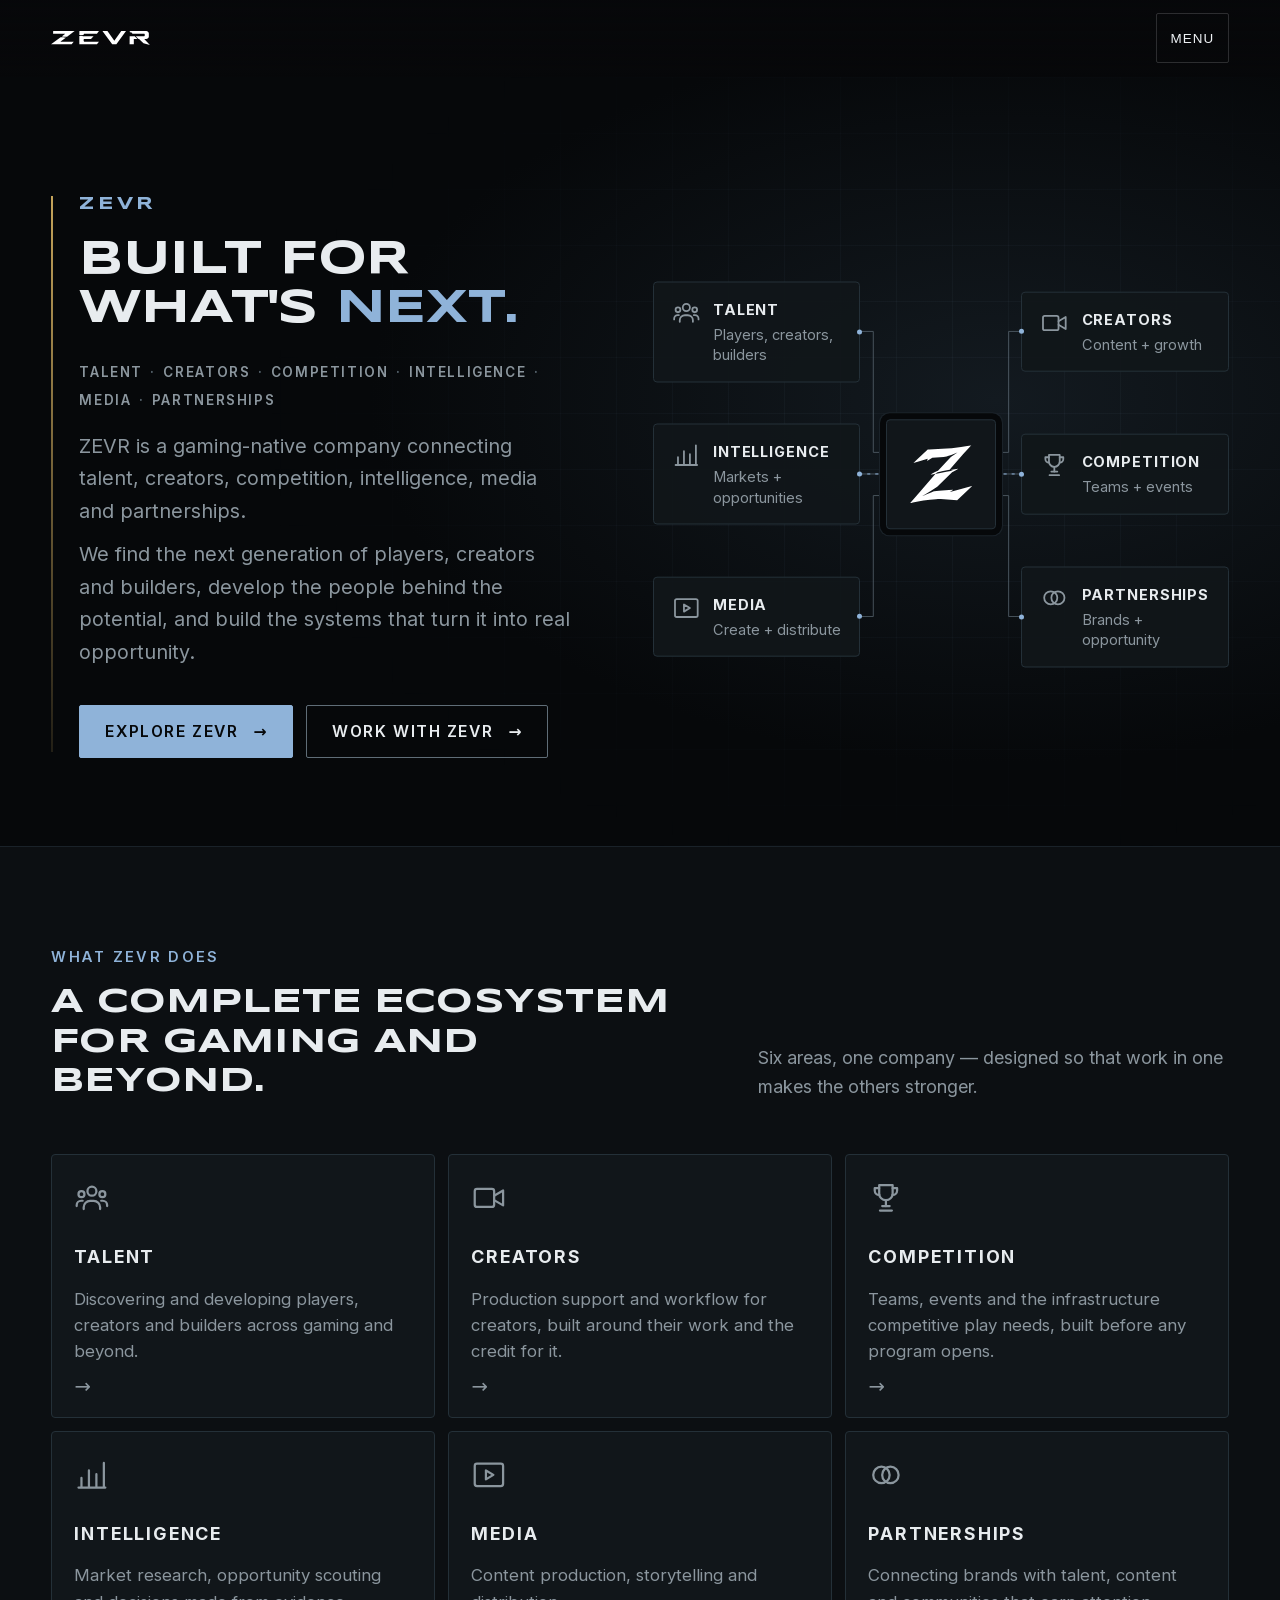
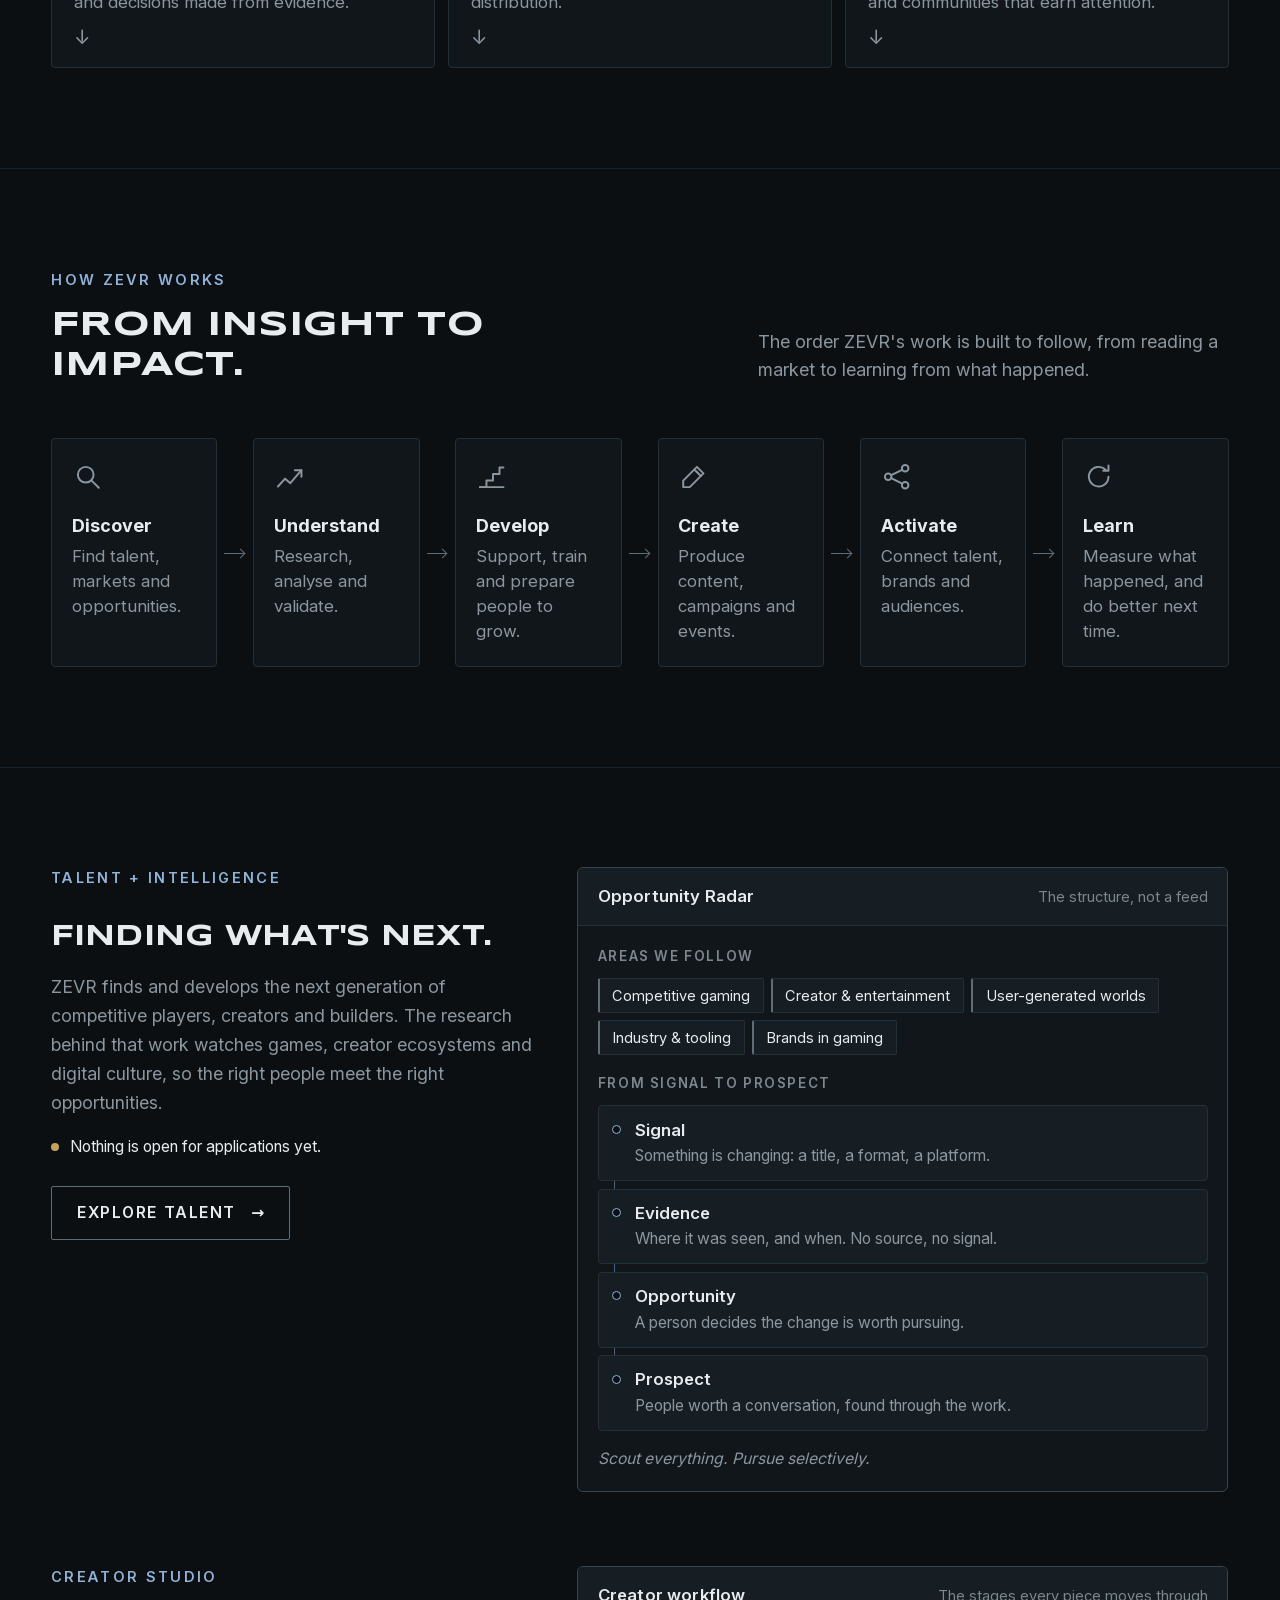
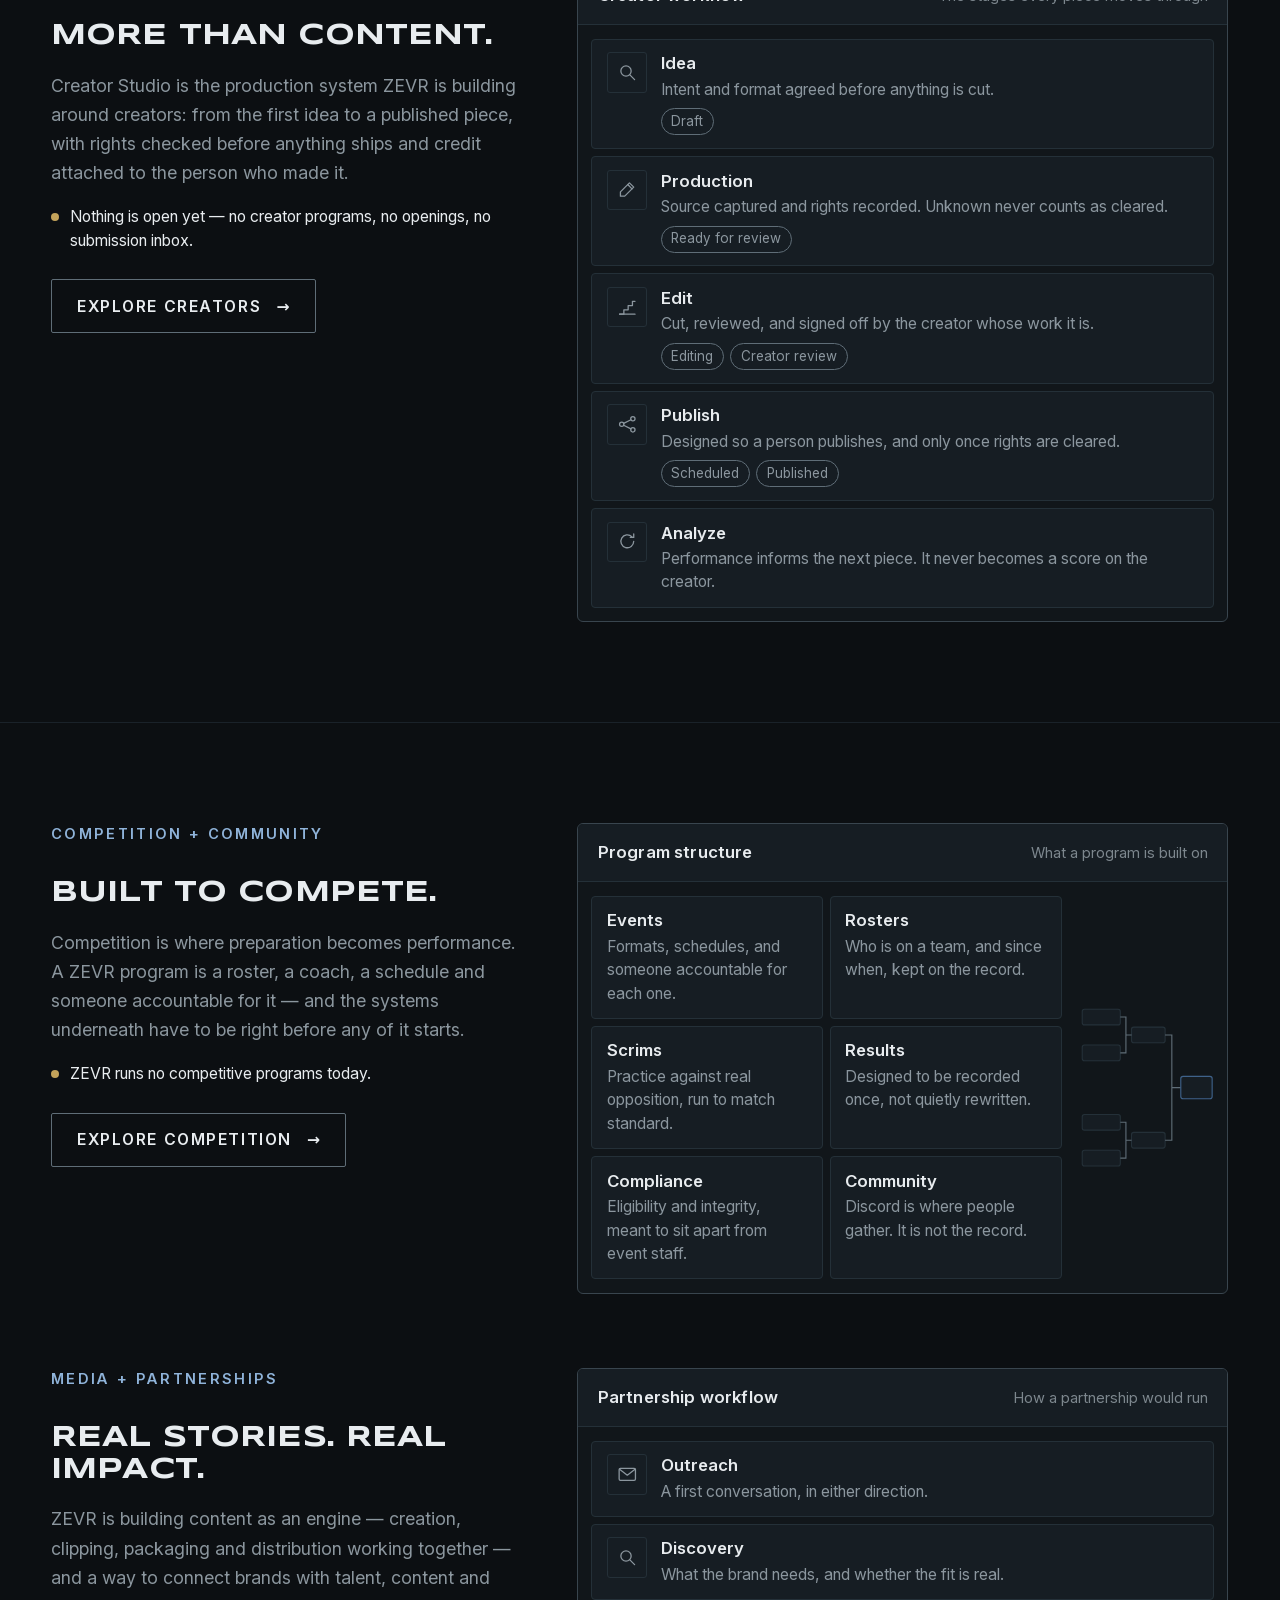
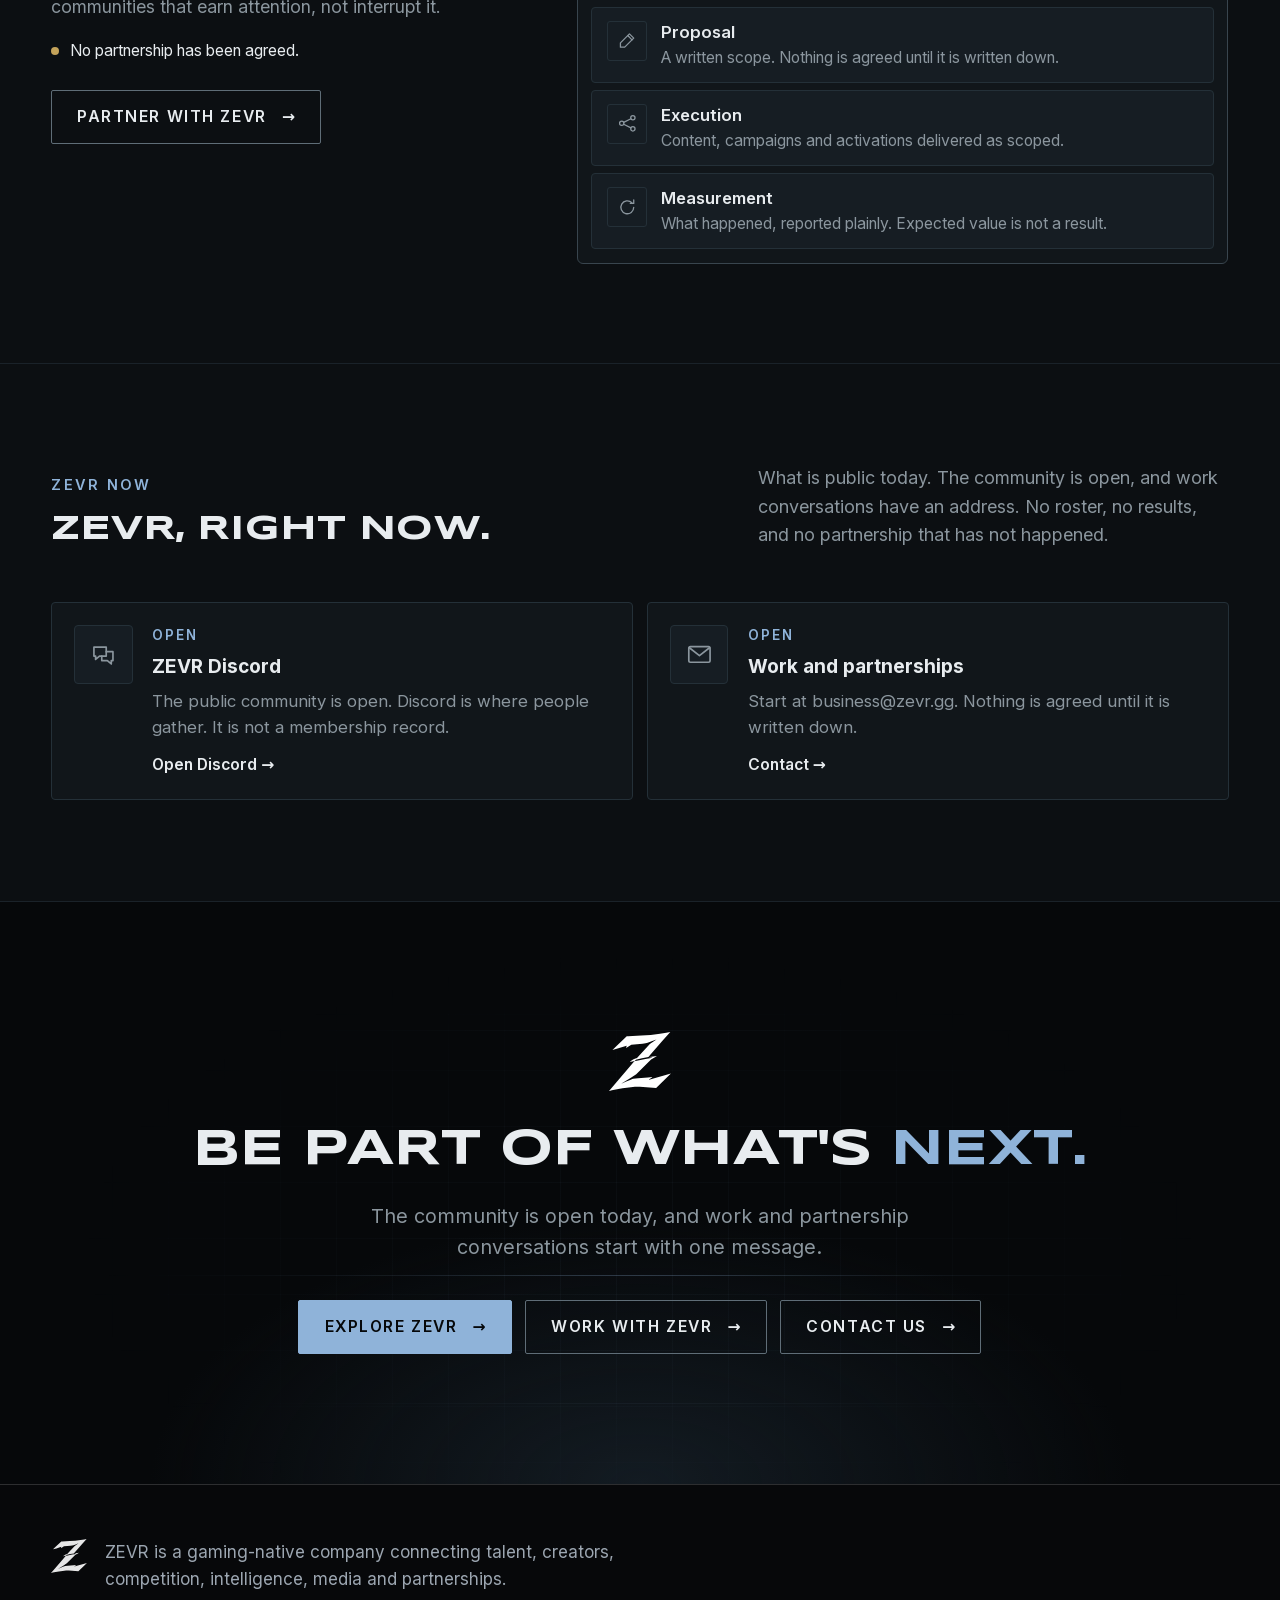
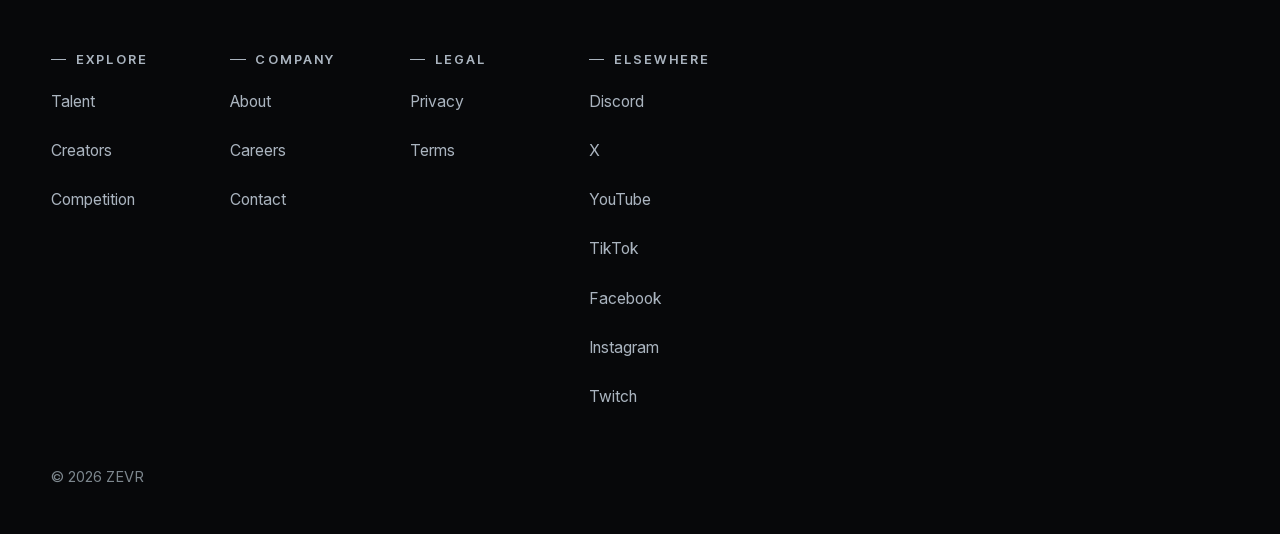
==== index.html @ 7c608a0b "deploy: 2026-09-29T21:52:34.927Z" ====
<!DOCTYPE html><!--e22b15d632e7--><html lang="en" class="__variable_f367f3 __variable_a3c0d3 __variable_0d24fa __variable_cec71e"><head><meta charSet="utf-8"/><meta http-equiv="Content-Security-Policy" content="default-src &#x27;self&#x27;; base-uri &#x27;self&#x27;; object-src &#x27;none&#x27;; form-action &#x27;none&#x27;; img-src &#x27;self&#x27; data:; font-src &#x27;self&#x27;; style-src &#x27;self&#x27; &#x27;unsafe-inline&#x27;; script-src &#x27;self&#x27; &#x27;unsafe-inline&#x27;; connect-src &#x27;self&#x27;; frame-src &#x27;none&#x27;; worker-src &#x27;self&#x27;; manifest-src &#x27;self&#x27;; upgrade-insecure-requests"/><meta name="viewport" content="width=device-width, initial-scale=1"/><link rel="preload" href="/_next/static/media/06084a2f60b23053-s.p.woff2" as="font" crossorigin="" type="font/woff2"/><link rel="preload" href="/_next/static/media/103fc5fac08dcb15-s.p.woff2" as="font" crossorigin="" type="font/woff2"/><link rel="preload" href="/_next/static/media/8e1aff43465872fa-s.p.woff2" as="font" crossorigin="" type="font/woff2"/><link rel="preload" href="/_next/static/media/e4af272ccee01ff0-s.p.woff2" as="font" crossorigin="" type="font/woff2"/><link rel="preload" as="image" href="/brand/ZEVR-WORDMARK-MASTER-REVERSE.svg"/><link rel="preload" as="image" href="/brand/ZEVR-SYMBOL-MASTER-REVERSE.svg"/><link rel="stylesheet" href="/_next/static/css/8d2222024e1a07f2.css" data-precedence="next"/><link rel="stylesheet" href="/_next/static/css/7b723530f50474e5.css" data-precedence="next"/><link rel="preload" as="script" fetchPriority="low" href="/_next/static/chunks/webpack-8c1d6fc503a69f36.js"/><script src="/_next/static/chunks/4bd1b696-c023c6e3521b1417.js" async=""></script><script src="/_next/static/chunks/255-a85cef9cc3a04b12.js" async=""></script><script src="/_next/static/chunks/main-app-0e61eec49e9779b9.js" async=""></script><script src="/_next/static/chunks/app/layout-86d595690c08b635.js" async=""></script><script src="/_next/static/chunks/app/not-found-b4662ddf6aa2dd00.js" async=""></script><script src="/_next/static/chunks/app/page-b3032d0504bce97b.js" async=""></script><meta name="next-size-adjust" content=""/><meta name="theme-color" content="#07080A"/><title>ZEVR — Talent, Creators, Competition, Intelligence, Media &amp; Partnerships</title><meta name="description" content="ZEVR is a gaming-native company connecting talent, creators, competition, intelligence, media and partnerships."/><meta name="application-name" content="ZEVR"/><meta name="referrer" content="strict-origin-when-cross-origin"/><meta name="robots" content="index, follow"/><link rel="canonical" href="https://zevr.gg/"/><meta property="og:title" content="ZEVR — Talent, Creators, Competition, Intelligence, Media &amp; Partnerships"/><meta property="og:description" content="ZEVR is a gaming-native company connecting talent, creators, competition, intelligence, media and partnerships."/><meta property="og:url" content="https://zevr.gg/"/><meta property="og:site_name" content="ZEVR"/><meta property="og:image" content="https://zevr.gg/og-1200x630.png"/><meta property="og:image:width" content="1200"/><meta property="og:image:height" content="630"/><meta property="og:image:alt" content="ZEVR — the Forged Z on a dark field."/><meta property="og:type" content="website"/><meta name="twitter:card" content="summary_large_image"/><meta name="twitter:title" content="ZEVR — Talent, Creators, Competition, Intelligence, Media &amp; Partnerships"/><meta name="twitter:description" content="ZEVR is a gaming-native company connecting talent, creators, competition, intelligence, media and partnerships."/><meta name="twitter:image" content="https://zevr.gg/og-1200x630.png"/><link rel="icon" href="/icon.png?ed616ae502bbf61e" type="image/png" sizes="256x256"/><script src="/_next/static/chunks/polyfills-42372ed130431b0a.js" noModule=""></script></head><body><div hidden=""><!--$--><!--/$--></div><script>(function(){var d=document.documentElement;try{d.setAttribute('data-js','');if(!('IntersectionObserver' in window))return;if(window.matchMedia&&window.matchMedia('(prefers-reduced-motion: reduce)').matches)return;d.setAttribute('data-reveal','armed');setTimeout(function(){if(d.getAttribute('data-reveal')==='armed')d.removeAttribute('data-reveal')},2500)}catch(e){d.removeAttribute('data-reveal')}})();</script><div class="public_shell__0fFbZ"><a class="public_skip__I34RB" href="#main">Skip to content</a><header class="SiteHeader_header__o00N_ SiteHeader_top__m8Iw6"><div class="SiteHeader_inner__I2_ct"><a class="SiteHeader_home___Udff" href="#top" aria-label="ZEVR — home"><img class="ZevrMark_mark__MMJmv SiteHeader_mark__0tIcP" src="/brand/ZEVR-WORDMARK-MASTER-REVERSE.svg" width="1496" height="217" loading="eager" decoding="async" alt="" aria-hidden="true"/></a><nav class="SiteHeader_desktopNav__EOqAl" aria-label="Primary"><ul class="SiteHeader_list__rX5Ze"><li><a class="SiteHeader_link__a7Cse" href="#about">About</a></li><li><a class="SiteHeader_link__a7Cse" href="#talent">Talent</a></li><li><a class="SiteHeader_link__a7Cse" href="#creators">Creators</a></li><li><a class="SiteHeader_link__a7Cse" href="#competition">Competition</a></li><li><a class="SiteHeader_link__a7Cse" href="#partners">Partnerships</a></li><li><a class="SiteHeader_link__a7Cse" href="/contact/">Contact</a></li></ul></nav><div class="SiteHeader_actions__Va_lB"><a class="SiteHeader_work__jPMdn" href="/contact/#work"><span class="SiteHeader_workLabel__k4QgU">Work With ZEVR</span><span class="SiteHeader_workArrow__YPyM0" aria-hidden="true"></span></a><button type="button" class="SiteHeader_menuBtn__I7ppF" aria-expanded="false" aria-controls="_R_4lb_" aria-haspopup="dialog">Menu</button></div></div></header><main id="main" class="public_main__UgfPB"><div class="home_home__dR9Y_"><section id="top" class="HomepageHero_hero__M45Dp" aria-labelledby="hero-title"><div class="HomepageHero_field__lNi69" aria-hidden="true"></div><div class="HomepageHero_inner__eYyaQ"><div class="HomepageHero_copy__JXjgP"><p class="HomepageHero_brand__Uigmx">ZEVR</p><h1 id="hero-title" class="HomepageHero_headline__UZ4XV">BUILT FOR<!-- --> <span class="HomepageHero_phrase__x9OQq">WHAT&#x27;S<!-- --> <span class="HomepageHero_accent__v6JGx">NEXT.</span></span></h1><ul class="HomepageHero_areas__V_bs5" aria-label="What ZEVR works across"><li>Talent</li><li>Creators</li><li>Competition</li><li>Intelligence</li><li>Media</li><li>Partnerships</li></ul><p class="HomepageHero_body__wn8_8">ZEVR is a gaming-native company connecting talent, creators, competition, intelligence, media and partnerships.</p><p class="HomepageHero_body__wn8_8">We find the next generation of players, creators and builders, develop the people behind the potential, and build the systems that turn it into real opportunity.</p><div class="HomepageHero_actions__Esxfx"><a class="CTA_cta__ZyuCa CTA_signal__VNJYl" href="#about"><span>Explore ZEVR</span><span class="CTA_arrow__38ELd" aria-hidden="true">→</span></a><a class="CTA_cta__ZyuCa CTA_frame__1Czgm" href="/contact/#work"><span>Work With ZEVR</span><span class="CTA_arrow__38ELd" aria-hidden="true">→</span></a></div></div><div class="EcosystemGraph_graph__5puQS"><svg class="EcosystemGraph_wires__c_obA" viewBox="0 0 100 100" preserveAspectRatio="none" aria-hidden="true" focusable="false"><path d="M40.5 45 H38.25 V17 H36"></path><path d="M40.5 50 H36"></path><path d="M40.5 55 H38.25 V83 H36"></path><path d="M59.5 45 H61.75 V17 H64"></path><path d="M59.5 50 H64"></path><path d="M59.5 55 H61.75 V83 H64"></path><path class="EcosystemGraph_signal__48RKJ" d="M40.5 50 H36"></path><path class="EcosystemGraph_signal__48RKJ" d="M59.5 50 H64"></path></svg><ul class="EcosystemGraph_nodes__Dz5Nb" aria-label="The six areas ZEVR connects"><li class="EcosystemGraph_node__PfTwJ" data-node="talent"><span class="EcosystemGraph_icon__pgtMg"><svg viewBox="0 0 24 24" width="24" height="24" fill="none" stroke="currentColor" stroke-width="1.5" stroke-linecap="round" stroke-linejoin="round" aria-hidden="true" focusable="false"><circle cx="12" cy="7.5" r="3"></circle><path d="M6.5 19.5v-1.2a4.3 4.3 0 0 1 4.3-4.3h2.4a4.3 4.3 0 0 1 4.3 4.3v1.2"></path><circle cx="5" cy="9.5" r="2"></circle><path d="M1.8 17.5v-.6a3 3 0 0 1 3-3h1"></path><circle cx="19" cy="9.5" r="2"></circle><path d="M22.2 17.5v-.6a3 3 0 0 0-3-3h-1"></path></svg></span><span class="EcosystemGraph_text__CY6wL"><span class="EcosystemGraph_name__2iLu5">Talent</span><span class="EcosystemGraph_line__eOsHk">Players, creators, builders</span></span></li><li class="EcosystemGraph_node__PfTwJ" data-node="creator"><span class="EcosystemGraph_icon__pgtMg"><svg viewBox="0 0 24 24" width="24" height="24" fill="none" stroke="currentColor" stroke-width="1.5" stroke-linecap="round" stroke-linejoin="round" aria-hidden="true" focusable="false"><rect x="2.5" y="6" width="13" height="12" rx="1.5"></rect><path d="M15.5 10.5l6-3.5v10l-6-3.5"></path></svg></span><span class="EcosystemGraph_text__CY6wL"><span class="EcosystemGraph_name__2iLu5">Creators</span><span class="EcosystemGraph_line__eOsHk">Content + growth</span></span></li><li class="EcosystemGraph_node__PfTwJ" data-node="intelligence"><span class="EcosystemGraph_icon__pgtMg"><svg viewBox="0 0 24 24" width="24" height="24" fill="none" stroke="currentColor" stroke-width="1.5" stroke-linecap="round" stroke-linejoin="round" aria-hidden="true" focusable="false"><path d="M5 20V14M10 20V9M15 20V11.5M20 20V4"></path><path d="M3 20.5h18"></path></svg></span><span class="EcosystemGraph_text__CY6wL"><span class="EcosystemGraph_name__2iLu5">Intelligence</span><span class="EcosystemGraph_line__eOsHk">Markets + opportunities</span></span></li><li class="EcosystemGraph_node__PfTwJ" data-node="competition"><span class="EcosystemGraph_icon__pgtMg"><svg viewBox="0 0 24 24" width="24" height="24" fill="none" stroke="currentColor" stroke-width="1.5" stroke-linecap="round" stroke-linejoin="round" aria-hidden="true" focusable="false"><path d="M7.5 3.5h9v5.5a4.5 4.5 0 0 1-9 0z"></path><path d="M7.5 5.5H4.5v1.5a3 3 0 0 0 3 3"></path><path d="M16.5 5.5h3v1.5a3 3 0 0 1-3 3"></path><path d="M12 13.5v4"></path><path d="M8 20.5h8M9.5 17.5h5"></path></svg></span><span class="EcosystemGraph_text__CY6wL"><span class="EcosystemGraph_name__2iLu5">Competition</span><span class="EcosystemGraph_line__eOsHk">Teams + events</span></span></li><li class="EcosystemGraph_node__PfTwJ" data-node="media"><span class="EcosystemGraph_icon__pgtMg"><svg viewBox="0 0 24 24" width="24" height="24" fill="none" stroke="currentColor" stroke-width="1.5" stroke-linecap="round" stroke-linejoin="round" aria-hidden="true" focusable="false"><rect x="2.5" y="4.5" width="19" height="15" rx="1.5"></rect><path d="M10 9v6l5-3z"></path></svg></span><span class="EcosystemGraph_text__CY6wL"><span class="EcosystemGraph_name__2iLu5">Media</span><span class="EcosystemGraph_line__eOsHk">Create + distribute</span></span></li><li class="EcosystemGraph_node__PfTwJ" data-node="partnerships"><span class="EcosystemGraph_icon__pgtMg"><svg viewBox="0 0 24 24" width="24" height="24" fill="none" stroke="currentColor" stroke-width="1.5" stroke-linecap="round" stroke-linejoin="round" aria-hidden="true" focusable="false"><circle cx="9" cy="12" r="5.5"></circle><circle cx="15" cy="12" r="5.5"></circle></svg></span><span class="EcosystemGraph_text__CY6wL"><span class="EcosystemGraph_name__2iLu5">Partnerships</span><span class="EcosystemGraph_line__eOsHk">Brands + opportunity</span></span></li></ul><div class="EcosystemGraph_core__e2VQ1"><img class="ZevrMark_mark__MMJmv EcosystemGraph_mark__olAnQ" src="/brand/ZEVR-SYMBOL-MASTER-REVERSE.svg" width="999" height="934" loading="eager" decoding="async" alt="" aria-hidden="true"/></div></div></div></section><section id="about" class="home_section__cJRJP" aria-labelledby="about-title"><div class="home_wrap__lbVgl"><div class="home_head__wGwvq"><div><p class="home_eyebrow__rYDF9">What ZEVR does</p><h2 id="about-title" class="home_h2__wAjST">A COMPLETE ECOSYSTEM FOR GAMING AND BEYOND.</h2></div><p class="home_intro__eCdrF">Six areas, one company — designed so that work in one makes the others stronger.</p></div><div class="MotionReveal_reveal__NtJdP" style="--reveal-delay:0ms"><ul class="HomeSections_capGrid__TjZ6X"><li class="HomeSections_capItem__d93BS"><a class="HomeSections_capCard__ekskY" href="/talent/"><span class="HomeSections_capIcon__ldO06"><svg viewBox="0 0 24 24" width="24" height="24" fill="none" stroke="currentColor" stroke-width="1.5" stroke-linecap="round" stroke-linejoin="round" aria-hidden="true" focusable="false"><circle cx="12" cy="7.5" r="3"></circle><path d="M6.5 19.5v-1.2a4.3 4.3 0 0 1 4.3-4.3h2.4a4.3 4.3 0 0 1 4.3 4.3v1.2"></path><circle cx="5" cy="9.5" r="2"></circle><path d="M1.8 17.5v-.6a3 3 0 0 1 3-3h1"></path><circle cx="19" cy="9.5" r="2"></circle><path d="M22.2 17.5v-.6a3 3 0 0 0-3-3h-1"></path></svg></span><h3 class="HomeSections_capName__ppQsi">Talent</h3><p class="HomeSections_capBody__AuHS9">Discovering and developing players, creators and builders across gaming and beyond.</p><span class="HomeSections_capArrow__dyWbQ" aria-hidden="true">→</span></a></li><li class="HomeSections_capItem__d93BS"><a class="HomeSections_capCard__ekskY" href="/creators/"><span class="HomeSections_capIcon__ldO06"><svg viewBox="0 0 24 24" width="24" height="24" fill="none" stroke="currentColor" stroke-width="1.5" stroke-linecap="round" stroke-linejoin="round" aria-hidden="true" focusable="false"><rect x="2.5" y="6" width="13" height="12" rx="1.5"></rect><path d="M15.5 10.5l6-3.5v10l-6-3.5"></path></svg></span><h3 class="HomeSections_capName__ppQsi">Creators</h3><p class="HomeSections_capBody__AuHS9">Production support and workflow for creators, built around their work and the credit for it.</p><span class="HomeSections_capArrow__dyWbQ" aria-hidden="true">→</span></a></li><li class="HomeSections_capItem__d93BS"><a class="HomeSections_capCard__ekskY" href="/compete/"><span class="HomeSections_capIcon__ldO06"><svg viewBox="0 0 24 24" width="24" height="24" fill="none" stroke="currentColor" stroke-width="1.5" stroke-linecap="round" stroke-linejoin="round" aria-hidden="true" focusable="false"><path d="M7.5 3.5h9v5.5a4.5 4.5 0 0 1-9 0z"></path><path d="M7.5 5.5H4.5v1.5a3 3 0 0 0 3 3"></path><path d="M16.5 5.5h3v1.5a3 3 0 0 1-3 3"></path><path d="M12 13.5v4"></path><path d="M8 20.5h8M9.5 17.5h5"></path></svg></span><h3 class="HomeSections_capName__ppQsi">Competition</h3><p class="HomeSections_capBody__AuHS9">Teams, events and the infrastructure competitive play needs, built before any program opens.</p><span class="HomeSections_capArrow__dyWbQ" aria-hidden="true">→</span></a></li><li class="HomeSections_capItem__d93BS"><a class="HomeSections_capCard__ekskY" href="#intelligence"><span class="HomeSections_capIcon__ldO06"><svg viewBox="0 0 24 24" width="24" height="24" fill="none" stroke="currentColor" stroke-width="1.5" stroke-linecap="round" stroke-linejoin="round" aria-hidden="true" focusable="false"><path d="M5 20V14M10 20V9M15 20V11.5M20 20V4"></path><path d="M3 20.5h18"></path></svg></span><h3 class="HomeSections_capName__ppQsi">Intelligence</h3><p class="HomeSections_capBody__AuHS9">Market research, opportunity scouting and decisions made from evidence.</p><span class="HomeSections_capArrow__dyWbQ" aria-hidden="true">↓</span></a></li><li class="HomeSections_capItem__d93BS"><a class="HomeSections_capCard__ekskY" href="#partners"><span class="HomeSections_capIcon__ldO06"><svg viewBox="0 0 24 24" width="24" height="24" fill="none" stroke="currentColor" stroke-width="1.5" stroke-linecap="round" stroke-linejoin="round" aria-hidden="true" focusable="false"><rect x="2.5" y="4.5" width="19" height="15" rx="1.5"></rect><path d="M10 9v6l5-3z"></path></svg></span><h3 class="HomeSections_capName__ppQsi">Media</h3><p class="HomeSections_capBody__AuHS9">Content production, storytelling and distribution.</p><span class="HomeSections_capArrow__dyWbQ" aria-hidden="true">↓</span></a></li><li class="HomeSections_capItem__d93BS"><a class="HomeSections_capCard__ekskY" href="#partners"><span class="HomeSections_capIcon__ldO06"><svg viewBox="0 0 24 24" width="24" height="24" fill="none" stroke="currentColor" stroke-width="1.5" stroke-linecap="round" stroke-linejoin="round" aria-hidden="true" focusable="false"><circle cx="9" cy="12" r="5.5"></circle><circle cx="15" cy="12" r="5.5"></circle></svg></span><h3 class="HomeSections_capName__ppQsi">Partnerships</h3><p class="HomeSections_capBody__AuHS9">Connecting brands with talent, content and communities that earn attention.</p><span class="HomeSections_capArrow__dyWbQ" aria-hidden="true">↓</span></a></li></ul></div></div></section><section id="how" class="home_section__cJRJP" aria-labelledby="how-title"><div class="home_wrap__lbVgl"><div class="home_head__wGwvq"><div><p class="home_eyebrow__rYDF9">How ZEVR works</p><h2 id="how-title" class="home_h2__wAjST">FROM INSIGHT TO IMPACT.</h2></div><p class="home_intro__eCdrF">The order ZEVR&#x27;s work is built to follow, from reading a market to learning from what happened.</p></div><div class="MotionReveal_reveal__NtJdP" style="--reveal-delay:0ms"><ol class="HomeSections_flow__lijmr"><li class="HomeSections_step__Pnfqa"><span class="HomeSections_stepIcon__TjkY9"><svg viewBox="0 0 24 24" width="24" height="24" fill="none" stroke="currentColor" stroke-width="1.5" stroke-linecap="round" stroke-linejoin="round" aria-hidden="true" focusable="false"><circle cx="10.5" cy="10.5" r="6"></circle><path d="M15 15l5.5 5.5"></path></svg></span><span class="HomeSections_stepText__wuE4F"><span class="HomeSections_stepName__AcIxY">Discover</span><span class="HomeSections_stepLine__98gML">Find talent, markets and opportunities.</span></span></li><li class="HomeSections_step__Pnfqa"><span class="HomeSections_stepIcon__TjkY9"><svg viewBox="0 0 24 24" width="24" height="24" fill="none" stroke="currentColor" stroke-width="1.5" stroke-linecap="round" stroke-linejoin="round" aria-hidden="true" focusable="false"><path d="M3 19.5l5.5-6 4 3.5 8.5-10"></path><path d="M16 7h5v5"></path></svg></span><span class="HomeSections_stepText__wuE4F"><span class="HomeSections_stepName__AcIxY">Understand</span><span class="HomeSections_stepLine__98gML">Research, analyse and validate.</span></span></li><li class="HomeSections_step__Pnfqa"><span class="HomeSections_stepIcon__TjkY9"><svg viewBox="0 0 24 24" width="24" height="24" fill="none" stroke="currentColor" stroke-width="1.5" stroke-linecap="round" stroke-linejoin="round" aria-hidden="true" focusable="false"><path d="M3 20h5v-5h5v-5h5V5h3"></path><path d="M3 20h18"></path></svg></span><span class="HomeSections_stepText__wuE4F"><span class="HomeSections_stepName__AcIxY">Develop</span><span class="HomeSections_stepLine__98gML">Support, train and prepare people to grow.</span></span></li><li class="HomeSections_step__Pnfqa"><span class="HomeSections_stepIcon__TjkY9"><svg viewBox="0 0 24 24" width="24" height="24" fill="none" stroke="currentColor" stroke-width="1.5" stroke-linecap="round" stroke-linejoin="round" aria-hidden="true" focusable="false"><path d="M14.5 4.5l5 5L9 20H4v-5z"></path><path d="M12.5 6.5l5 5"></path></svg></span><span class="HomeSections_stepText__wuE4F"><span class="HomeSections_stepName__AcIxY">Create</span><span class="HomeSections_stepLine__98gML">Produce content, campaigns and events.</span></span></li><li class="HomeSections_step__Pnfqa"><span class="HomeSections_stepIcon__TjkY9"><svg viewBox="0 0 24 24" width="24" height="24" fill="none" stroke="currentColor" stroke-width="1.5" stroke-linecap="round" stroke-linejoin="round" aria-hidden="true" focusable="false"><circle cx="5.5" cy="12" r="2.5"></circle><circle cx="18.5" cy="5.5" r="2.5"></circle><circle cx="18.5" cy="18.5" r="2.5"></circle><path d="M7.8 10.9l8.4-4.2M7.8 13.1l8.4 4.2"></path></svg></span><span class="HomeSections_stepText__wuE4F"><span class="HomeSections_stepName__AcIxY">Activate</span><span class="HomeSections_stepLine__98gML">Connect talent, brands and audiences.</span></span></li><li class="HomeSections_step__Pnfqa"><span class="HomeSections_stepIcon__TjkY9"><svg viewBox="0 0 24 24" width="24" height="24" fill="none" stroke="currentColor" stroke-width="1.5" stroke-linecap="round" stroke-linejoin="round" aria-hidden="true" focusable="false"><path d="M19.5 12a7.5 7.5 0 1 1-2.2-5.3"></path><path d="M19.5 3.5v4h-4"></path></svg></span><span class="HomeSections_stepText__wuE4F"><span class="HomeSections_stepName__AcIxY">Learn</span><span class="HomeSections_stepLine__98gML">Measure what happened, and do better next time.</span></span></li></ol></div></div></section><div class="home_section__cJRJP"><div class="home_wrap__lbVgl home_pair__lUhyz"><section id="talent" class="home_feature__Js_Yd" aria-labelledby="talent-title"><div class="home_featureGrid__thlnm"><div class="home_featureCopy__CPigv"><p class="home_eyebrow__rYDF9">Talent + Intelligence</p><h2 id="talent-title" class="home_h2__wAjST">FINDING WHAT&#x27;S NEXT.</h2><p class="home_featureBody__ld19q">ZEVR finds and develops the next generation of competitive players, creators and builders. The research behind that work watches games, creator ecosystems and digital culture, so the right people meet the right opportunities.</p><p class="home_status__qYT_2">Nothing is open for applications yet.</p><div class="home_featureAction__WDuUc"><a class="CTA_cta__ZyuCa CTA_frame__1Czgm" href="/talent/"><span>Explore Talent</span><span class="CTA_arrow__38ELd" aria-hidden="true">→</span></a></div></div><div class="MotionReveal_reveal__NtJdP" style="--reveal-delay:80ms"><div class="home_panel__EA1SI"><div class="home_panelHead___isAb"><p class="home_panelTitle__qi66m">Opportunity Radar</p><p class="home_panelCaption__o2eUP">The structure, not a feed</p></div><div class="home_panelBody__OcXZs"><div id="intelligence" class="HomeSections_radar__FKPLG"><div><p class="home_groupLabel___Qq6F">Areas we follow</p><ul class="HomeSections_tags__VmHRi"><li class="HomeSections_tag__GbMck">Competitive gaming</li><li class="HomeSections_tag__GbMck">Creator &amp; entertainment</li><li class="HomeSections_tag__GbMck">User-generated worlds</li><li class="HomeSections_tag__GbMck">Industry &amp; tooling</li><li class="HomeSections_tag__GbMck">Brands in gaming</li></ul></div><div><p class="home_groupLabel___Qq6F">From signal to prospect</p><div class="HomeSections_chain__fID_l"><ol class="home_rows__tJgN6" aria-label="From signal to prospect"><li class="home_row__7Byuc home_rowPlain__zOwiG"><p class="home_rowName__z92GA">Signal</p><div><p class="home_rowDetail__Yc1Sa">Something is changing: a title, a format, a platform.</p></div></li><li class="home_row__7Byuc home_rowPlain__zOwiG"><p class="home_rowName__z92GA">Evidence</p><div><p class="home_rowDetail__Yc1Sa">Where it was seen, and when. No source, no signal.</p></div></li><li class="home_row__7Byuc home_rowPlain__zOwiG"><p class="home_rowName__z92GA">Opportunity</p><div><p class="home_rowDetail__Yc1Sa">A person decides the change is worth pursuing.</p></div></li><li class="home_row__7Byuc home_rowPlain__zOwiG"><p class="home_rowName__z92GA">Prospect</p><div><p class="home_rowDetail__Yc1Sa">People worth a conversation, found through the work.</p></div></li></ol></div><p class="HomeSections_principle__2quFr">Scout everything. Pursue selectively.</p></div></div></div></div></div></div></section><section id="creators" class="home_feature__Js_Yd" aria-labelledby="creators-title"><div class="home_featureGrid__thlnm"><div class="home_featureCopy__CPigv"><p class="home_eyebrow__rYDF9">Creator Studio</p><h2 id="creators-title" class="home_h2__wAjST">MORE THAN CONTENT.</h2><p class="home_featureBody__ld19q">Creator Studio is the production system ZEVR is building around creators: from the first idea to a published piece, with rights checked before anything ships and credit attached to the person who made it.</p><p class="home_status__qYT_2">Nothing is open yet — no creator programs, no openings, no submission inbox.</p><div class="home_featureAction__WDuUc"><a class="CTA_cta__ZyuCa CTA_frame__1Czgm" href="/creators/"><span>Explore Creators</span><span class="CTA_arrow__38ELd" aria-hidden="true">→</span></a></div></div><div class="MotionReveal_reveal__NtJdP" style="--reveal-delay:80ms"><div class="home_panel__EA1SI"><div class="home_panelHead___isAb"><p class="home_panelTitle__qi66m">Creator workflow</p><p class="home_panelCaption__o2eUP">The stages every piece moves through</p></div><div class="home_panelBody__OcXZs"><ol class="home_rows__tJgN6" aria-label="Creator workflow"><li class="home_row__7Byuc"><span class="home_rowIcon___0xiu"><svg viewBox="0 0 24 24" width="24" height="24" fill="none" stroke="currentColor" stroke-width="1.5" stroke-linecap="round" stroke-linejoin="round" aria-hidden="true" focusable="false"><circle cx="10.5" cy="10.5" r="6"></circle><path d="M15 15l5.5 5.5"></path></svg></span><p class="home_rowName__z92GA">Idea</p><div><p class="home_rowDetail__Yc1Sa">Intent and format agreed before anything is cut.</p><ul class="home_states__5Pvvj" aria-label="Idea statuses"><li class="home_state__BkcgG">Draft</li></ul></div></li><li class="home_row__7Byuc"><span class="home_rowIcon___0xiu"><svg viewBox="0 0 24 24" width="24" height="24" fill="none" stroke="currentColor" stroke-width="1.5" stroke-linecap="round" stroke-linejoin="round" aria-hidden="true" focusable="false"><path d="M14.5 4.5l5 5L9 20H4v-5z"></path><path d="M12.5 6.5l5 5"></path></svg></span><p class="home_rowName__z92GA">Production</p><div><p class="home_rowDetail__Yc1Sa">Source captured and rights recorded. Unknown never counts as cleared.</p><ul class="home_states__5Pvvj" aria-label="Production statuses"><li class="home_state__BkcgG">Ready for review</li></ul></div></li><li class="home_row__7Byuc"><span class="home_rowIcon___0xiu"><svg viewBox="0 0 24 24" width="24" height="24" fill="none" stroke="currentColor" stroke-width="1.5" stroke-linecap="round" stroke-linejoin="round" aria-hidden="true" focusable="false"><path d="M3 20h5v-5h5v-5h5V5h3"></path><path d="M3 20h18"></path></svg></span><p class="home_rowName__z92GA">Edit</p><div><p class="home_rowDetail__Yc1Sa">Cut, reviewed, and signed off by the creator whose work it is.</p><ul class="home_states__5Pvvj" aria-label="Edit statuses"><li class="home_state__BkcgG">Editing</li><li class="home_state__BkcgG">Creator review</li></ul></div></li><li class="home_row__7Byuc"><span class="home_rowIcon___0xiu"><svg viewBox="0 0 24 24" width="24" height="24" fill="none" stroke="currentColor" stroke-width="1.5" stroke-linecap="round" stroke-linejoin="round" aria-hidden="true" focusable="false"><circle cx="5.5" cy="12" r="2.5"></circle><circle cx="18.5" cy="5.5" r="2.5"></circle><circle cx="18.5" cy="18.5" r="2.5"></circle><path d="M7.8 10.9l8.4-4.2M7.8 13.1l8.4 4.2"></path></svg></span><p class="home_rowName__z92GA">Publish</p><div><p class="home_rowDetail__Yc1Sa">Designed so a person publishes, and only once rights are cleared.</p><ul class="home_states__5Pvvj" aria-label="Publish statuses"><li class="home_state__BkcgG">Scheduled</li><li class="home_state__BkcgG">Published</li></ul></div></li><li class="home_row__7Byuc"><span class="home_rowIcon___0xiu"><svg viewBox="0 0 24 24" width="24" height="24" fill="none" stroke="currentColor" stroke-width="1.5" stroke-linecap="round" stroke-linejoin="round" aria-hidden="true" focusable="false"><path d="M19.5 12a7.5 7.5 0 1 1-2.2-5.3"></path><path d="M19.5 3.5v4h-4"></path></svg></span><p class="home_rowName__z92GA">Analyze</p><div><p class="home_rowDetail__Yc1Sa">Performance informs the next piece. It never becomes a score on the creator.</p></div></li></ol></div></div></div></div></section></div></div><div class="home_section__cJRJP"><div class="home_wrap__lbVgl home_pair__lUhyz"><section id="competition" class="home_feature__Js_Yd" aria-labelledby="competition-title"><div class="home_featureGrid__thlnm"><div class="home_featureCopy__CPigv"><p class="home_eyebrow__rYDF9">Competition + Community</p><h2 id="competition-title" class="home_h2__wAjST">BUILT TO COMPETE.</h2><p class="home_featureBody__ld19q">Competition is where preparation becomes performance. A ZEVR program is a roster, a coach, a schedule and someone accountable for it — and the systems underneath have to be right before any of it starts.</p><p class="home_status__qYT_2">ZEVR runs no competitive programs today.</p><div class="home_featureAction__WDuUc"><a class="CTA_cta__ZyuCa CTA_frame__1Czgm" href="/compete/"><span>Explore Competition</span><span class="CTA_arrow__38ELd" aria-hidden="true">→</span></a></div></div><div class="MotionReveal_reveal__NtJdP" style="--reveal-delay:80ms"><div class="home_panel__EA1SI"><div class="home_panelHead___isAb"><p class="home_panelTitle__qi66m">Program structure</p><p class="home_panelCaption__o2eUP">What a program is built on</p></div><div class="home_panelBody__OcXZs"><div class="HomeSections_arena__jhOf2"><ul class="home_rows__tJgN6" aria-label="Program structure"><li class="home_row__7Byuc home_rowPlain__zOwiG"><p class="home_rowName__z92GA">Events</p><div><p class="home_rowDetail__Yc1Sa">Formats, schedules, and someone accountable for each one.</p></div></li><li class="home_row__7Byuc home_rowPlain__zOwiG"><p class="home_rowName__z92GA">Rosters</p><div><p class="home_rowDetail__Yc1Sa">Who is on a team, and since when, kept on the record.</p></div></li><li class="home_row__7Byuc home_rowPlain__zOwiG"><p class="home_rowName__z92GA">Scrims</p><div><p class="home_rowDetail__Yc1Sa">Practice against real opposition, run to match standard.</p></div></li><li class="home_row__7Byuc home_rowPlain__zOwiG"><p class="home_rowName__z92GA">Results</p><div><p class="home_rowDetail__Yc1Sa">Designed to be recorded once, not quietly rewritten.</p></div></li><li class="home_row__7Byuc home_rowPlain__zOwiG"><p class="home_rowName__z92GA">Compliance</p><div><p class="home_rowDetail__Yc1Sa">Eligibility and integrity, meant to sit apart from event staff.</p></div></li><li class="home_row__7Byuc home_rowPlain__zOwiG"><p class="home_rowName__z92GA">Community</p><div><p class="home_rowDetail__Yc1Sa">Discord is where people gather. It is not the record.</p></div></li></ul><svg class="HomeSections_bracket__sxomb" viewBox="0 0 120 160" aria-hidden="true" focusable="false"><g class="HomeSections_slot__88NNo"><rect x="2" y="10" width="34" height="14" rx="2"></rect><rect x="2" y="42" width="34" height="14" rx="2"></rect><rect x="2" y="104" width="34" height="14" rx="2"></rect><rect x="2" y="136" width="34" height="14" rx="2"></rect><rect x="46" y="26" width="30" height="14" rx="2"></rect><rect x="46" y="120" width="30" height="14" rx="2"></rect></g><g class="HomeSections_bracketLine__oJlTM"><path d="M36 17 H41 V49 H36 M41 33 H46"></path><path d="M36 111 H41 V143 H36 M41 127 H46"></path><path d="M76 33 H82 V127 H76 M82 80 H90"></path></g><rect class="HomeSections_bracketFinal__qktcM" x="90" y="70" width="28" height="20" rx="2"></rect></svg></div></div></div></div></div></section><section id="partners" class="home_feature__Js_Yd" aria-labelledby="partners-title"><div class="home_featureGrid__thlnm"><div class="home_featureCopy__CPigv"><p class="home_eyebrow__rYDF9">Media + Partnerships</p><h2 id="partners-title" class="home_h2__wAjST">REAL STORIES. REAL IMPACT.</h2><p class="home_featureBody__ld19q">ZEVR is building content as an engine — creation, clipping, packaging and distribution working together — and a way to connect brands with talent, content and communities that earn attention, not interrupt it.</p><p class="home_status__qYT_2">No partnership has been agreed.</p><div class="home_featureAction__WDuUc"><a class="CTA_cta__ZyuCa CTA_frame__1Czgm" href="/contact/#partner"><span>Partner With ZEVR</span><span class="CTA_arrow__38ELd" aria-hidden="true">→</span></a></div></div><div class="MotionReveal_reveal__NtJdP" style="--reveal-delay:80ms"><div class="home_panel__EA1SI"><div class="home_panelHead___isAb"><p class="home_panelTitle__qi66m">Partnership workflow</p><p class="home_panelCaption__o2eUP">How a partnership would run</p></div><div class="home_panelBody__OcXZs"><ol class="home_rows__tJgN6" aria-label="Partnership workflow"><li class="home_row__7Byuc"><span class="home_rowIcon___0xiu"><svg viewBox="0 0 24 24" width="24" height="24" fill="none" stroke="currentColor" stroke-width="1.5" stroke-linecap="round" stroke-linejoin="round" aria-hidden="true" focusable="false"><rect x="2.5" y="5" width="19" height="14" rx="1.5"></rect><path d="M3 6l9 7 9-7"></path></svg></span><p class="home_rowName__z92GA">Outreach</p><div><p class="home_rowDetail__Yc1Sa">A first conversation, in either direction.</p></div></li><li class="home_row__7Byuc"><span class="home_rowIcon___0xiu"><svg viewBox="0 0 24 24" width="24" height="24" fill="none" stroke="currentColor" stroke-width="1.5" stroke-linecap="round" stroke-linejoin="round" aria-hidden="true" focusable="false"><circle cx="10.5" cy="10.5" r="6"></circle><path d="M15 15l5.5 5.5"></path></svg></span><p class="home_rowName__z92GA">Discovery</p><div><p class="home_rowDetail__Yc1Sa">What the brand needs, and whether the fit is real.</p></div></li><li class="home_row__7Byuc"><span class="home_rowIcon___0xiu"><svg viewBox="0 0 24 24" width="24" height="24" fill="none" stroke="currentColor" stroke-width="1.5" stroke-linecap="round" stroke-linejoin="round" aria-hidden="true" focusable="false"><path d="M14.5 4.5l5 5L9 20H4v-5z"></path><path d="M12.5 6.5l5 5"></path></svg></span><p class="home_rowName__z92GA">Proposal</p><div><p class="home_rowDetail__Yc1Sa">A written scope. Nothing is agreed until it is written down.</p></div></li><li class="home_row__7Byuc"><span class="home_rowIcon___0xiu"><svg viewBox="0 0 24 24" width="24" height="24" fill="none" stroke="currentColor" stroke-width="1.5" stroke-linecap="round" stroke-linejoin="round" aria-hidden="true" focusable="false"><circle cx="5.5" cy="12" r="2.5"></circle><circle cx="18.5" cy="5.5" r="2.5"></circle><circle cx="18.5" cy="18.5" r="2.5"></circle><path d="M7.8 10.9l8.4-4.2M7.8 13.1l8.4 4.2"></path></svg></span><p class="home_rowName__z92GA">Execution</p><div><p class="home_rowDetail__Yc1Sa">Content, campaigns and activations delivered as scoped.</p></div></li><li class="home_row__7Byuc"><span class="home_rowIcon___0xiu"><svg viewBox="0 0 24 24" width="24" height="24" fill="none" stroke="currentColor" stroke-width="1.5" stroke-linecap="round" stroke-linejoin="round" aria-hidden="true" focusable="false"><path d="M19.5 12a7.5 7.5 0 1 1-2.2-5.3"></path><path d="M19.5 3.5v4h-4"></path></svg></span><p class="home_rowName__z92GA">Measurement</p><div><p class="home_rowDetail__Yc1Sa">What happened, reported plainly. Expected value is not a result.</p></div></li></ol></div></div></div></div></section></div></div><section id="now" class="home_section__cJRJP" aria-labelledby="now-title"><div class="home_wrap__lbVgl"><div class="home_head__wGwvq"><div><p class="home_eyebrow__rYDF9">ZEVR Now</p><h2 id="now-title" class="home_h2__wAjST">ZEVR, RIGHT NOW.</h2></div><p class="home_intro__eCdrF">What is public today. The community is open, and work conversations have an address. No roster, no results, and no partnership that has not happened.</p></div><div class="MotionReveal_reveal__NtJdP" style="--reveal-delay:0ms"><ul class="HomeSections_nowGrid__ZPvOn HomeSections_nowGridPair__Fic6a"><li class="HomeSections_nowItem__LbCFP"><a class="HomeSections_nowCard__LRjnc" href="https://discord.gg/zevr" target="_blank" rel="noopener noreferrer"><span class="HomeSections_nowIcon__2CDIW"><svg viewBox="0 0 24 24" width="24" height="24" fill="none" stroke="currentColor" stroke-width="1.5" stroke-linecap="round" stroke-linejoin="round" aria-hidden="true" focusable="false"><path d="M3.5 5.5h11v8h-6l-3.5 3v-3H3.5z"></path><path d="M14.5 9.5h6v8h-1.5v3l-3.5-3h-5v-4"></path></svg></span><span class="HomeSections_nowText__VZOS_"><span class="HomeSections_nowEyebrow__F1Axy">Open</span><h3 class="HomeSections_nowTitle__wNPXH">ZEVR Discord</h3><span class="HomeSections_nowBody__cSGsH">The public community is open. Discord is where people gather. It is not a membership record.</span><span class="HomeSections_nowLink__ehIlj">Open Discord<span aria-hidden="true"> →</span><span class="HomeSections_srOnly__NyW0b"> <!-- -->(opens in a new tab)</span></span></span></a></li><li class="HomeSections_nowItem__LbCFP"><a class="HomeSections_nowCard__LRjnc" href="/contact/"><span class="HomeSections_nowIcon__2CDIW"><svg viewBox="0 0 24 24" width="24" height="24" fill="none" stroke="currentColor" stroke-width="1.5" stroke-linecap="round" stroke-linejoin="round" aria-hidden="true" focusable="false"><rect x="2.5" y="5" width="19" height="14" rx="1.5"></rect><path d="M3 6l9 7 9-7"></path></svg></span><span class="HomeSections_nowText__VZOS_"><span class="HomeSections_nowEyebrow__F1Axy">Open</span><h3 class="HomeSections_nowTitle__wNPXH">Work and partnerships</h3><span class="HomeSections_nowBody__cSGsH">Start at business@zevr.gg. Nothing is agreed until it is written down.</span><span class="HomeSections_nowLink__ehIlj">Contact<span aria-hidden="true"> →</span></span></span></a></li></ul></div></div></section><section id="next" class="HomeSections_close__Ivjdd" aria-labelledby="next-title"><div class="HomeSections_closeField__D_fRa" aria-hidden="true"><span></span><span></span><span></span></div><div class="MotionReveal_reveal__NtJdP HomeSections_closeInner__9m4ss" style="--reveal-delay:0ms"><img class="ZevrMark_mark__MMJmv HomeSections_closeMark__DVd8Y" src="/brand/ZEVR-SYMBOL-MASTER-REVERSE.svg" width="999" height="934" loading="lazy" decoding="async" alt="" aria-hidden="true"/><h2 id="next-title" class="HomeSections_closeHeadline__XVYrV">BE PART OF WHAT&#x27;S<!-- --> <span class="HomeSections_closeAccent__4fpC8">NEXT.</span></h2><p class="HomeSections_closeBody__b7Dxi">The community is open today, and work and partnership conversations start with one message.</p><div class="HomeSections_closeActions__BYOA_"><a class="CTA_cta__ZyuCa CTA_signal__VNJYl" href="#about"><span>Explore ZEVR</span><span class="CTA_arrow__38ELd" aria-hidden="true">→</span></a><a class="CTA_cta__ZyuCa CTA_frame__1Czgm" href="/contact/#work"><span>Work With ZEVR</span><span class="CTA_arrow__38ELd" aria-hidden="true">→</span></a><a class="CTA_cta__ZyuCa CTA_frame__1Czgm" href="/contact/"><span>Contact Us</span><span class="CTA_arrow__38ELd" aria-hidden="true">→</span></a></div></div></section></div><!--$--><!--/$--></main><footer class="SiteFooter_footer__ebaNZ"><div class="SiteFooter_inner__hlMTD"><div class="SiteFooter_brand__5cPka"><img class="ZevrMark_mark__MMJmv SiteFooter_mark__WzLEm" src="/brand/ZEVR-SYMBOL-MASTER-REVERSE.svg" width="999" height="934" loading="lazy" decoding="async" alt="" aria-hidden="true"/><p class="SiteFooter_line__USnEV">ZEVR is a gaming-native company connecting talent, creators, competition, intelligence, media and partnerships.</p></div><nav class="SiteFooter_groups__Frw7d" aria-label="Secondary"><div class="SiteFooter_group__Sb8sN"><h2 class="SiteFooter_groupTitle__SOLxR">Explore</h2><ul class="SiteFooter_links__0l8lA"><li><a href="/talent/">Talent</a></li><li><a href="/creators/">Creators</a></li><li><a href="/compete/">Competition</a></li></ul></div><div class="SiteFooter_group__Sb8sN"><h2 class="SiteFooter_groupTitle__SOLxR">Company</h2><ul class="SiteFooter_links__0l8lA"><li><a href="/about/">About</a></li><li><a href="/careers/">Careers</a></li><li><a href="/contact/">Contact</a></li></ul></div><div class="SiteFooter_group__Sb8sN"><h2 class="SiteFooter_groupTitle__SOLxR">Legal</h2><ul class="SiteFooter_links__0l8lA"><li><a href="/privacy/">Privacy</a></li><li><a href="/terms/">Terms</a></li></ul></div><div class="SiteFooter_group__Sb8sN"><h2 class="SiteFooter_groupTitle__SOLxR">Elsewhere</h2><ul class="SiteFooter_links__0l8lA"><li><a href="https://discord.gg/zevr" rel="noopener noreferrer" target="_blank">Discord</a></li><li><a href="https://x.com/TeamZevr" rel="noopener noreferrer" target="_blank">X</a></li><li><a href="https://www.youtube.com/@zevrgg" rel="noopener noreferrer" target="_blank">YouTube</a></li><li><a href="https://www.tiktok.com/@zevr.gg" rel="noopener noreferrer" target="_blank">TikTok</a></li><li><a href="https://www.facebook.com/profile.php?id=61594079623293" rel="noopener noreferrer" target="_blank">Facebook</a></li><li><a href="https://www.instagram.com/zevrgg" rel="noopener noreferrer" target="_blank">Instagram</a></li><li><a href="https://www.twitch.tv/zevrgg" rel="noopener noreferrer" target="_blank">Twitch</a></li></ul></div></nav></div><p class="SiteFooter_meta__mVLPC">© <!-- -->2026<!-- --> ZEVR</p></footer></div><script type="application/ld+json">{"@context":"https://schema.org","@type":"Organization","name":"ZEVR","url":"https://zevr.gg","logo":"https://zevr.gg/brand/ZEVR-LOCKUP-PRIMARY-STACKED-REVERSE.svg","description":"ZEVR is a gaming-native company connecting talent, creators, competition, intelligence, media and partnerships.","sameAs":["https://discord.gg/zevr","https://x.com/TeamZevr","https://www.youtube.com/@zevrgg","https://www.tiktok.com/@zevr.gg","https://www.facebook.com/profile.php?id=61594079623293","https://www.instagram.com/zevrgg","https://www.twitch.tv/zevrgg"]}</script><script type="application/ld+json">{"@context":"https://schema.org","@type":"WebSite","name":"ZEVR","url":"https://zevr.gg","description":"ZEVR is a gaming-native company connecting talent, creators, competition, intelligence, media and partnerships.","publisher":{"@type":"Organization","name":"ZEVR","url":"https://zevr.gg"}}</script><script src="/_next/static/chunks/webpack-8c1d6fc503a69f36.js" id="_R_" async=""></script><script>(self.__next_f=self.__next_f||[]).push([0])</script><script>self.__next_f.push([1,"1:\"$Sreact.fragment\"\n2:I[1942,[\"177\",\"static/chunks/app/layout-86d595690c08b635.js\"],\"SiteChrome\"]\n3:I[9766,[],\"\"]\n4:I[8924,[],\"\"]\n5:I[2619,[\"345\",\"static/chunks/app/not-found-b4662ddf6aa2dd00.js\"],\"\"]\n13:I[7150,[],\"\"]\n:HL[\"/_next/static/media/06084a2f60b23053-s.p.woff2\",\"font\",{\"crossOrigin\":\"\",\"type\":\"font/woff2\"}]\n:HL[\"/_next/static/media/103fc5fac08dcb15-s.p.woff2\",\"font\",{\"crossOrigin\":\"\",\"type\":\"font/woff2\"}]\n:HL[\"/_next/static/media/8e1aff43465872fa-s.p.woff2\",\"font\",{\"crossOrigin\":\"\",\"type\":\"font/woff2\"}]\n:HL[\"/_next/static/media/e4af272ccee01ff0-s.p.woff2\",\"font\",{\"crossOrigin\":\"\",\"type\":\"font/woff2\"}]\n:HL[\"/_next/static/css/8d2222024e1a07f2.css\",\"style\"]\n:HL[\"/_next/static/css/7b723530f50474e5.css\",\"style\"]\n"])</script><script>self.__next_f.push([1,"0:{\"P\":null,\"b\":\"e22b15d632e7\",\"p\":\"\",\"c\":[\"\",\"\"],\"i\":false,\"f\":[[[\"\",{\"children\":[\"__PAGE__\",{}]},\"$undefined\",\"$undefined\",true],[\"\",[\"$\",\"$1\",\"c\",{\"children\":[[[\"$\",\"link\",\"0\",{\"rel\":\"stylesheet\",\"href\":\"/_next/static/css/8d2222024e1a07f2.css\",\"precedence\":\"next\",\"crossOrigin\":\"$undefined\",\"nonce\":\"$undefined\"}],[\"$\",\"link\",\"1\",{\"rel\":\"stylesheet\",\"href\":\"/_next/static/css/7b723530f50474e5.css\",\"precedence\":\"next\",\"crossOrigin\":\"$undefined\",\"nonce\":\"$undefined\"}]],[\"$\",\"html\",null,{\"lang\":\"en\",\"className\":\"__variable_f367f3 __variable_a3c0d3 __variable_0d24fa __variable_cec71e\",\"children\":[[\"$\",\"head\",null,{\"children\":[\"$\",\"meta\",null,{\"httpEquiv\":\"Content-Security-Policy\",\"content\":\"default-src 'self'; base-uri 'self'; object-src 'none'; form-action 'none'; img-src 'self' data:; font-src 'self'; style-src 'self' 'unsafe-inline'; script-src 'self' 'unsafe-inline'; connect-src 'self'; frame-src 'none'; worker-src 'self'; manifest-src 'self'; upgrade-insecure-requests\"}]}],[\"$\",\"body\",null,{\"children\":[[\"$\",\"script\",null,{\"dangerouslySetInnerHTML\":{\"__html\":\"(function(){var d=document.documentElement;try{d.setAttribute('data-js','');if(!('IntersectionObserver' in window))return;if(window.matchMedia\u0026\u0026window.matchMedia('(prefers-reduced-motion: reduce)').matches)return;d.setAttribute('data-reveal','armed');setTimeout(function(){if(d.getAttribute('data-reveal')==='armed')d.removeAttribute('data-reveal')},2500)}catch(e){d.removeAttribute('data-reveal')}})();\"}}],[\"$\",\"$L2\",null,{\"children\":[\"$\",\"$L3\",null,{\"parallelRouterKey\":\"children\",\"error\":\"$undefined\",\"errorStyles\":\"$undefined\",\"errorScripts\":\"$undefined\",\"template\":[\"$\",\"$L4\",null,{}],\"templateStyles\":\"$undefined\",\"templateScripts\":\"$undefined\",\"notFound\":[[\"$\",\"div\",null,{\"className\":\"page_shell__fAVH1\",\"children\":[[\"$\",\"img\",null,{\"className\":\"ZevrMark_mark__MMJmv page_mark__IpMAq\",\"src\":\"/brand/ZEVR-WORDMARK-MASTER-REVERSE.svg\",\"width\":1496,\"height\":217,\"loading\":\"eager\",\"decoding\":\"async\",\"alt\":\"ZEVR\"}],[\"$\",\"h1\",null,{\"className\":\"page_title__3jonF\",\"children\":\"Not found\"}],[\"$\",\"p\",null,{\"className\":\"page_lede__RDnn4\",\"children\":\"There is nothing at that address.\"}],[\"$\",\"p\",null,{\"className\":\"page_actions__e35f9\",\"children\":[\"$\",\"$L5\",null,{\"className\":\"page_button__vnlhW\",\"href\":\"/\",\"children\":\"Home\"}]}]]}],[]],\"forbidden\":\"$undefined\",\"unauthorized\":\"$undefined\"}]}],[\"$\",\"script\",null,{\"type\":\"application/ld+json\",\"dangerouslySetInnerHTML\":{\"__html\":\"{\\\"@context\\\":\\\"https://schema.org\\\",\\\"@type\\\":\\\"Organization\\\",\\\"name\\\":\\\"ZEVR\\\",\\\"url\\\":\\\"https://zevr.gg\\\",\\\"logo\\\":\\\"https://zevr.gg/brand/ZEVR-LOCKUP-PRIMARY-STACKED-REVERSE.svg\\\",\\\"description\\\":\\\"ZEVR is a gaming-native company connecting talent, creators, competition, intelligence, media and partnerships.\\\",\\\"sameAs\\\":[\\\"https://discord.gg/zevr\\\",\\\"https://x.com/TeamZevr\\\",\\\"https://www.youtube.com/@zevrgg\\\",\\\"https://www.tiktok.com/@zevr.gg\\\",\\\"https://www.facebook.com/profile.php?id=61594079623293\\\",\\\"https://www.instagram.com/zevrgg\\\",\\\"https://www.twitch.tv/zevrgg\\\"]}\"}}],[\"$\",\"script\",null,{\"type\":\"application/ld+json\",\"dangerouslySetInnerHTML\":{\"__html\":\"{\\\"@context\\\":\\\"https://schema.org\\\",\\\"@type\\\":\\\"WebSite\\\",\\\"name\\\":\\\"ZEVR\\\",\\\"url\\\":\\\"https://zevr.gg\\\",\\\"description\\\":\\\"ZEVR is a gaming-native company connecting talent, creators, competition, intelligence, media and partnerships.\\\",\\\"publisher\\\":{\\\"@type\\\":\\\"Organization\\\",\\\"name\\\":\\\"ZEVR\\\",\\\"url\\\":\\\"https://zevr.gg\\\"}}\"}}]]}]]}]]}],{\"children\":[\"__PAGE__\",[\"$\",\"$1\",\"c\",{\"children\":[[\"$\",\"div\",null,{\"className\":\"home_home__dR9Y_\",\"children\":[[\"$\",\"section\",null,{\"id\":\"top\",\"className\":\"HomepageHero_hero__M45Dp\",\"aria-labelledby\":\"hero-title\",\"children\":[[\"$\",\"div\",null,{\"className\":\"HomepageHero_field__lNi69\",\"aria-hidden\":\"true\"}],[\"$\",\"div\",null,{\"className\":\"HomepageHero_inner__eYyaQ\",\"children\":[[\"$\",\"div\",null,{\"className\":\"HomepageHero_copy__JXjgP\",\"children\":[[\"$\",\"p\",null,{\"className\":\"HomepageHero_brand__Uigmx\",\"children\":\"ZEVR\"}],[\"$\",\"h1\",null,{\"id\":\"hero-title\",\"className\":\"HomepageHero_headline__UZ4XV\",\"children\":[\"BUILT FOR\",\" \",[\"$\",\"span\",null,{\"className\":\"HomepageHero_phrase__x9OQq\",\"children\":[\"WHAT'S\",\" \",[\"$\",\"span\",null,{\"className\":\"HomepageHero_accent__v6JGx\",\"children\":\"NEXT.\"}]]}]]}],\"$L6\",\"$L7\",\"$L8\",\"$L9\"]}],\"$La\"]}]]}],\"$Lb\",\"$Lc\",\"$Ld\",\"$Le\",\"$Lf\",\"$L10\"]}],null,\"$L11\"]}],{},null,false]},null,false],\"$L12\",false]],\"m\":\"$undefined\",\"G\":[\"$13\",[]],\"s\":false,\"S\":true}\n"])</script><script>self.__next_f.push([1,"18:I[4352,[\"974\",\"static/chunks/app/page-b3032d0504bce97b.js\"],\"MotionReveal\"]\n24:I[4431,[],\"OutletBoundary\"]\n26:I[5278,[],\"AsyncMetadataOutlet\"]\n28:I[4431,[],\"ViewportBoundary\"]\n2a:I[4431,[],\"MetadataBoundary\"]\n2b:\"$Sreact.suspense\"\n6:[\"$\",\"ul\",null,{\"className\":\"HomepageHero_areas__V_bs5\",\"aria-label\":\"What ZEVR works across\",\"children\":[[\"$\",\"li\",\"Talent\",{\"children\":\"Talent\"}],[\"$\",\"li\",\"Creators\",{\"children\":\"Creators\"}],[\"$\",\"li\",\"Competition\",{\"children\":\"Competition\"}],[\"$\",\"li\",\"Intelligence\",{\"children\":\"Intelligence\"}],[\"$\",\"li\",\"Media\",{\"children\":\"Media\"}],[\"$\",\"li\",\"Partnerships\",{\"children\":\"Partnerships\"}]]}]\n7:[\"$\",\"p\",null,{\"className\":\"HomepageHero_body__wn8_8\",\"children\":\"ZEVR is a gaming-native company connecting talent, creators, competition, intelligence, media and partnerships.\"}]\n8:[\"$\",\"p\",null,{\"className\":\"HomepageHero_body__wn8_8\",\"children\":\"We find the next generation of players, creators and builders, develop the people behind the potential, and build the systems that turn it into real opportunity.\"}]\n9:[\"$\",\"div\",null,{\"className\":\"HomepageHero_actions__Esxfx\",\"children\":[[\"$\",\"a\",null,{\"className\":\"CTA_cta__ZyuCa CTA_signal__VNJYl\",\"href\":\"#about\",\"children\":[[\"$\",\"span\",null,{\"children\":\"Explore ZEVR\"}],[\"$\",\"span\",null,{\"className\":\"CTA_arrow__38ELd\",\"aria-hidden\":\"true\",\"children\":\"→\"}]]}],[\"$\",\"a\",null,{\"className\":\"CTA_cta__ZyuCa CTA_frame__1Czgm\",\"href\":\"/contact/#work\",\"children\":[[\"$\",\"span\",null,{\"children\":\"Work With ZEVR\"}],[\"$\",\"span\",null,{\"className\":\"CTA_arrow__38ELd\",\"aria-hidden\":\"true\",\"children\":\"→\"}]]}]]}]\n"])</script><script>self.__next_f.push([1,"a:[\"$\",\"div\",null,{\"className\":\"EcosystemGraph_graph__5puQS\",\"children\":[[\"$\",\"svg\",null,{\"className\":\"EcosystemGraph_wires__c_obA\",\"viewBox\":\"0 0 100 100\",\"preserveAspectRatio\":\"none\",\"aria-hidden\":\"true\",\"focusable\":\"false\",\"children\":[[\"$\",\"path\",null,{\"d\":\"M40.5 45 H38.25 V17 H36\"}],[\"$\",\"path\",null,{\"d\":\"M40.5 50 H36\"}],[\"$\",\"path\",null,{\"d\":\"M40.5 55 H38.25 V83 H36\"}],[\"$\",\"path\",null,{\"d\":\"M59.5 45 H61.75 V17 H64\"}],[\"$\",\"path\",null,{\"d\":\"M59.5 50 H64\"}],[\"$\",\"path\",null,{\"d\":\"M59.5 55 H61.75 V83 H64\"}],[\"$\",\"path\",null,{\"className\":\"EcosystemGraph_signal__48RKJ\",\"d\":\"M40.5 50 H36\"}],[\"$\",\"path\",null,{\"className\":\"EcosystemGraph_signal__48RKJ\",\"d\":\"M59.5 50 H64\"}]]}],[\"$\",\"ul\",null,{\"className\":\"EcosystemGraph_nodes__Dz5Nb\",\"aria-label\":\"The six areas ZEVR connects\",\"children\":[[\"$\",\"li\",\"talent\",{\"className\":\"EcosystemGraph_node__PfTwJ\",\"data-node\":\"talent\",\"children\":[[\"$\",\"span\",null,{\"className\":\"EcosystemGraph_icon__pgtMg\",\"children\":[\"$\",\"svg\",null,{\"className\":\"$undefined\",\"viewBox\":\"0 0 24 24\",\"width\":\"24\",\"height\":\"24\",\"fill\":\"none\",\"stroke\":\"currentColor\",\"strokeWidth\":\"1.5\",\"strokeLinecap\":\"round\",\"strokeLinejoin\":\"round\",\"aria-hidden\":\"true\",\"focusable\":\"false\",\"children\":[[\"$\",\"circle\",null,{\"cx\":\"12\",\"cy\":\"7.5\",\"r\":\"3\"}],[\"$\",\"path\",null,{\"d\":\"M6.5 19.5v-1.2a4.3 4.3 0 0 1 4.3-4.3h2.4a4.3 4.3 0 0 1 4.3 4.3v1.2\"}],[\"$\",\"circle\",null,{\"cx\":\"5\",\"cy\":\"9.5\",\"r\":\"2\"}],[\"$\",\"path\",null,{\"d\":\"M1.8 17.5v-.6a3 3 0 0 1 3-3h1\"}],[\"$\",\"circle\",null,{\"cx\":\"19\",\"cy\":\"9.5\",\"r\":\"2\"}],[\"$\",\"path\",null,{\"d\":\"M22.2 17.5v-.6a3 3 0 0 0-3-3h-1\"}]]}]}],[\"$\",\"span\",null,{\"className\":\"EcosystemGraph_text__CY6wL\",\"children\":[[\"$\",\"span\",null,{\"className\":\"EcosystemGraph_name__2iLu5\",\"children\":\"Talent\"}],[\"$\",\"span\",null,{\"className\":\"EcosystemGraph_line__eOsHk\",\"children\":\"Players, creators, builders\"}]]}]]}],[\"$\",\"li\",\"creator\",{\"className\":\"EcosystemGraph_node__PfTwJ\",\"data-node\":\"creator\",\"children\":[[\"$\",\"span\",null,{\"className\":\"EcosystemGraph_icon__pgtMg\",\"children\":[\"$\",\"svg\",null,{\"className\":\"$undefined\",\"viewBox\":\"0 0 24 24\",\"width\":\"24\",\"height\":\"24\",\"fill\":\"none\",\"stroke\":\"currentColor\",\"strokeWidth\":\"1.5\",\"strokeLinecap\":\"round\",\"strokeLinejoin\":\"round\",\"aria-hidden\":\"true\",\"focusable\":\"false\",\"children\":[[\"$\",\"rect\",null,{\"x\":\"2.5\",\"y\":\"6\",\"width\":\"13\",\"height\":\"12\",\"rx\":\"1.5\"}],[\"$\",\"path\",null,{\"d\":\"M15.5 10.5l6-3.5v10l-6-3.5\"}]]}]}],[\"$\",\"span\",null,{\"className\":\"EcosystemGraph_text__CY6wL\",\"children\":[[\"$\",\"span\",null,{\"className\":\"EcosystemGraph_name__2iLu5\",\"children\":\"Creators\"}],[\"$\",\"span\",null,{\"className\":\"EcosystemGraph_line__eOsHk\",\"children\":\"Content + growth\"}]]}]]}],[\"$\",\"li\",\"intelligence\",{\"className\":\"EcosystemGraph_node__PfTwJ\",\"data-node\":\"intelligence\",\"children\":[[\"$\",\"span\",null,{\"className\":\"EcosystemGraph_icon__pgtMg\",\"children\":[\"$\",\"svg\",null,{\"className\":\"$undefined\",\"viewBox\":\"0 0 24 24\",\"width\":\"24\",\"height\":\"24\",\"fill\":\"none\",\"stroke\":\"currentColor\",\"strokeWidth\":\"1.5\",\"strokeLinecap\":\"round\",\"strokeLinejoin\":\"round\",\"aria-hidden\":\"true\",\"focusable\":\"false\",\"children\":[[\"$\",\"path\",null,{\"d\":\"M5 20V14M10 20V9M15 20V11.5M20 20V4\"}],[\"$\",\"path\",null,{\"d\":\"M3 20.5h18\"}]]}]}],[\"$\",\"span\",null,{\"className\":\"EcosystemGraph_text__CY6wL\",\"children\":[[\"$\",\"span\",null,{\"className\":\"EcosystemGraph_name__2iLu5\",\"children\":\"Intelligence\"}],[\"$\",\"span\",null,{\"className\":\"EcosystemGraph_line__eOsHk\",\"children\":\"Markets + opportunities\"}]]}]]}],[\"$\",\"li\",\"competition\",{\"className\":\"EcosystemGraph_node__PfTwJ\",\"data-node\":\"competition\",\"children\":[[\"$\",\"span\",null,{\"className\":\"EcosystemGraph_icon__pgtMg\",\"children\":[\"$\",\"svg\",null,{\"className\":\"$undefined\",\"viewBox\":\"0 0 24 24\",\"width\":\"24\",\"height\":\"24\",\"fill\":\"none\",\"stroke\":\"currentColor\",\"strokeWidth\":\"1.5\",\"strokeLinecap\":\"round\",\"strokeLinejoin\":\"round\",\"aria-hidden\":\"true\",\"focusable\":\"false\",\"children\":[[\"$\",\"path\",null,{\"d\":\"M7.5 3.5h9v5.5a4.5 4.5 0 0 1-9 0z\"}],[\"$\",\"path\",null,{\"d\":\"M7.5 5.5H4.5v1.5a3 3 0 0 0 3 3\"}],[\"$\",\"path\",null,{\"d\":\"M16.5 5.5h3v1.5a3 3 0 0 1-3 3\"}],[\"$\",\"path\",null,{\"d\":\"M12 13.5v4\"}],[\"$\",\"path\",null,{\"d\":\"M8 20.5h8M9.5 17.5h5\"}]]}]}],[\"$\",\"span\",null,{\"className\":\"EcosystemGraph_text__CY6wL\",\"children\":[[\"$\",\"span\",null,{\"className\":\"EcosystemGraph_name__2iLu5\",\"children\":\"Competition\"}],[\"$\",\"span\",null,{\"className\":\"EcosystemGraph_line__eOsHk\",\"children\":\"Teams + events\"}]]}]]}],[\"$\",\"li\",\"media\",{\"className\":\"EcosystemGraph_node__PfTwJ\",\"data-node\":\"media\",\"children\":[[\"$\",\"span\",null,{\"className\":\"EcosystemGraph_icon__pgtMg\",\"children\":[\"$\",\"svg\",null,{\"className\":\"$undefined\",\"viewBox\":\"0 0 24 24\",\"width\":\"24\",\"height\":\"24\",\"fill\":\"none\",\"stroke\":\"currentColor\",\"strokeWidth\":\"1.5\",\"strokeLinecap\":\"round\",\"strokeLinejoin\":\"round\",\"aria-hidden\":\"true\",\"focusable\":\"false\",\"children\":\"$L14\"}]}],\"$L15\"]}],\"$L16\"]}],\"$L17\"]}]\n"])</script><script>self.__next_f.push([1,"b:[\"$\",\"section\",null,{\"id\":\"about\",\"className\":\"home_section__cJRJP\",\"aria-labelledby\":\"about-title\",\"children\":[\"$\",\"div\",null,{\"className\":\"home_wrap__lbVgl\",\"children\":[[\"$\",\"div\",null,{\"className\":\"home_head__wGwvq\",\"children\":[[\"$\",\"div\",null,{\"children\":[[\"$\",\"p\",null,{\"className\":\"home_eyebrow__rYDF9\",\"children\":\"What ZEVR does\"}],[\"$\",\"h2\",null,{\"id\":\"about-title\",\"className\":\"home_h2__wAjST\",\"children\":\"A COMPLETE ECOSYSTEM FOR GAMING AND BEYOND.\"}]]}],[\"$\",\"p\",null,{\"className\":\"home_intro__eCdrF\",\"children\":\"Six areas, one company — designed so that work in one makes the others stronger.\"}]]}],[\"$\",\"$L18\",null,{\"children\":[\"$\",\"ul\",null,{\"className\":\"HomeSections_capGrid__TjZ6X\",\"children\":[[\"$\",\"li\",\"Talent\",{\"className\":\"HomeSections_capItem__d93BS\",\"children\":[\"$\",\"a\",null,{\"className\":\"HomeSections_capCard__ekskY\",\"href\":\"/talent/\",\"children\":[[\"$\",\"span\",null,{\"className\":\"HomeSections_capIcon__ldO06\",\"children\":[\"$\",\"svg\",null,{\"className\":\"$undefined\",\"viewBox\":\"0 0 24 24\",\"width\":\"24\",\"height\":\"24\",\"fill\":\"none\",\"stroke\":\"currentColor\",\"strokeWidth\":\"1.5\",\"strokeLinecap\":\"round\",\"strokeLinejoin\":\"round\",\"aria-hidden\":\"true\",\"focusable\":\"false\",\"children\":\"$a:props:children:1:props:children:0:props:children:0:props:children:props:children\"}]}],[\"$\",\"h3\",null,{\"className\":\"HomeSections_capName__ppQsi\",\"children\":\"Talent\"}],[\"$\",\"p\",null,{\"className\":\"HomeSections_capBody__AuHS9\",\"children\":\"Discovering and developing players, creators and builders across gaming and beyond.\"}],[\"$\",\"span\",null,{\"className\":\"HomeSections_capArrow__dyWbQ\",\"aria-hidden\":\"true\",\"children\":\"→\"}]]}]}],[\"$\",\"li\",\"Creators\",{\"className\":\"HomeSections_capItem__d93BS\",\"children\":[\"$\",\"a\",null,{\"className\":\"HomeSections_capCard__ekskY\",\"href\":\"/creators/\",\"children\":[[\"$\",\"span\",null,{\"className\":\"HomeSections_capIcon__ldO06\",\"children\":[\"$\",\"svg\",null,{\"className\":\"$undefined\",\"viewBox\":\"0 0 24 24\",\"width\":\"24\",\"height\":\"24\",\"fill\":\"none\",\"stroke\":\"currentColor\",\"strokeWidth\":\"1.5\",\"strokeLinecap\":\"round\",\"strokeLinejoin\":\"round\",\"aria-hidden\":\"true\",\"focusable\":\"false\",\"children\":\"$a:props:children:1:props:children:1:props:children:0:props:children:props:children\"}]}],[\"$\",\"h3\",null,{\"className\":\"HomeSections_capName__ppQsi\",\"children\":\"Creators\"}],[\"$\",\"p\",null,{\"className\":\"HomeSections_capBody__AuHS9\",\"children\":\"Production support and workflow for creators, built around their work and the credit for it.\"}],[\"$\",\"span\",null,{\"className\":\"HomeSections_capArrow__dyWbQ\",\"aria-hidden\":\"true\",\"children\":\"→\"}]]}]}],[\"$\",\"li\",\"Competition\",{\"className\":\"HomeSections_capItem__d93BS\",\"children\":[\"$\",\"a\",null,{\"className\":\"HomeSections_capCard__ekskY\",\"href\":\"/compete/\",\"children\":[[\"$\",\"span\",null,{\"className\":\"HomeSections_capIcon__ldO06\",\"children\":[\"$\",\"svg\",null,{\"className\":\"$undefined\",\"viewBox\":\"0 0 24 24\",\"width\":\"24\",\"height\":\"24\",\"fill\":\"none\",\"stroke\":\"currentColor\",\"strokeWidth\":\"1.5\",\"strokeLinecap\":\"round\",\"strokeLinejoin\":\"round\",\"aria-hidden\":\"true\",\"focusable\":\"false\",\"children\":\"$a:props:children:1:props:children:3:props:children:0:props:children:props:children\"}]}],[\"$\",\"h3\",null,{\"className\":\"HomeSections_capName__ppQsi\",\"children\":\"Competition\"}],[\"$\",\"p\",null,{\"className\":\"HomeSections_capBody__AuHS9\",\"children\":\"Teams, events and the infrastructure competitive play needs, built before any program opens.\"}],[\"$\",\"span\",null,{\"className\":\"HomeSections_capArrow__dyWbQ\",\"aria-hidden\":\"true\",\"children\":\"→\"}]]}]}],[\"$\",\"li\",\"Intelligence\",{\"className\":\"HomeSections_capItem__d93BS\",\"children\":[\"$\",\"a\",null,{\"className\":\"HomeSections_capCard__ekskY\",\"href\":\"#intelligence\",\"children\":[[\"$\",\"span\",null,{\"className\":\"HomeSections_capIcon__ldO06\",\"children\":[\"$\",\"svg\",null,{\"className\":\"$undefined\",\"viewBox\":\"0 0 24 24\",\"width\":\"24\",\"height\":\"24\",\"fill\":\"none\",\"stroke\":\"currentColor\",\"strokeWidth\":\"1.5\",\"strokeLinecap\":\"round\",\"strokeLinejoin\":\"round\",\"aria-hidden\":\"true\",\"focusable\":\"false\",\"children\":\"$a:props:children:1:props:children:2:props:children:0:props:children:props:children\"}]}],[\"$\",\"h3\",null,{\"className\":\"HomeSections_capName__ppQsi\",\"children\":\"Intelligence\"}],[\"$\",\"p\",null,{\"className\":\"HomeSections_capBody__AuHS9\",\"children\":\"Market research, opportunity scouting and decisions made from evidence.\"}],[\"$\",\"span\",null,{\"className\":\"HomeSections_capArrow__dyWbQ\",\"aria-hidden\":\"true\",\"children\":\"↓\"}]]}]}],[\"$\",\"li\",\"Media\",{\"className\":\"HomeSections_capItem__d93BS\",\"children\":[\"$\",\"a\",null,{\"className\":\"HomeSections_capCard__ekskY\",\"href\":\"#partners\",\"children\":[[\"$\",\"span\",null,{\"className\":\"HomeSections_capIcon__ldO06\",\"children\":[\"$\",\"svg\",null,{\"className\":\"$undefined\",\"viewBox\":\"0 0 24 24\",\"width\":\"24\",\"height\":\"24\",\"fill\":\"none\",\"stroke\":\"currentColor\",\"strokeWidth\":\"1.5\",\"strokeLinecap\":\"round\",\"strokeLinejoin\":\"round\",\"aria-hidden\":\"true\",\"focusable\":\"false\",\"children\":\"$14\"}]}],\"$L19\",\"$L1a\",\"$L1b\"]}]}],\"$L1c\"]}]}]]}]}]\n"])</script><script>self.__next_f.push([1,"c:[\"$\",\"section\",null,{\"id\":\"how\",\"className\":\"home_section__cJRJP\",\"aria-labelledby\":\"how-title\",\"children\":[\"$\",\"div\",null,{\"className\":\"home_wrap__lbVgl\",\"children\":[[\"$\",\"div\",null,{\"className\":\"home_head__wGwvq\",\"children\":[[\"$\",\"div\",null,{\"children\":[[\"$\",\"p\",null,{\"className\":\"home_eyebrow__rYDF9\",\"children\":\"How ZEVR works\"}],[\"$\",\"h2\",null,{\"id\":\"how-title\",\"className\":\"home_h2__wAjST\",\"children\":\"FROM INSIGHT TO IMPACT.\"}]]}],[\"$\",\"p\",null,{\"className\":\"home_intro__eCdrF\",\"children\":\"The order ZEVR's work is built to follow, from reading a market to learning from what happened.\"}]]}],[\"$\",\"$L18\",null,{\"children\":[\"$\",\"ol\",null,{\"className\":\"HomeSections_flow__lijmr\",\"children\":[[\"$\",\"li\",\"Discover\",{\"className\":\"HomeSections_step__Pnfqa\",\"children\":[[\"$\",\"span\",null,{\"className\":\"HomeSections_stepIcon__TjkY9\",\"children\":[\"$\",\"svg\",null,{\"className\":\"$undefined\",\"viewBox\":\"0 0 24 24\",\"width\":\"24\",\"height\":\"24\",\"fill\":\"none\",\"stroke\":\"currentColor\",\"strokeWidth\":\"1.5\",\"strokeLinecap\":\"round\",\"strokeLinejoin\":\"round\",\"aria-hidden\":\"true\",\"focusable\":\"false\",\"children\":[[\"$\",\"circle\",null,{\"cx\":\"10.5\",\"cy\":\"10.5\",\"r\":\"6\"}],[\"$\",\"path\",null,{\"d\":\"M15 15l5.5 5.5\"}]]}]}],[\"$\",\"span\",null,{\"className\":\"HomeSections_stepText__wuE4F\",\"children\":[[\"$\",\"span\",null,{\"className\":\"HomeSections_stepName__AcIxY\",\"children\":\"Discover\"}],[\"$\",\"span\",null,{\"className\":\"HomeSections_stepLine__98gML\",\"children\":\"Find talent, markets and opportunities.\"}]]}]]}],[\"$\",\"li\",\"Understand\",{\"className\":\"HomeSections_step__Pnfqa\",\"children\":[[\"$\",\"span\",null,{\"className\":\"HomeSections_stepIcon__TjkY9\",\"children\":[\"$\",\"svg\",null,{\"className\":\"$undefined\",\"viewBox\":\"0 0 24 24\",\"width\":\"24\",\"height\":\"24\",\"fill\":\"none\",\"stroke\":\"currentColor\",\"strokeWidth\":\"1.5\",\"strokeLinecap\":\"round\",\"strokeLinejoin\":\"round\",\"aria-hidden\":\"true\",\"focusable\":\"false\",\"children\":[[\"$\",\"path\",null,{\"d\":\"M3 19.5l5.5-6 4 3.5 8.5-10\"}],[\"$\",\"path\",null,{\"d\":\"M16 7h5v5\"}]]}]}],[\"$\",\"span\",null,{\"className\":\"HomeSections_stepText__wuE4F\",\"children\":[[\"$\",\"span\",null,{\"className\":\"HomeSections_stepName__AcIxY\",\"children\":\"Understand\"}],[\"$\",\"span\",null,{\"className\":\"HomeSections_stepLine__98gML\",\"children\":\"Research, analyse and validate.\"}]]}]]}],[\"$\",\"li\",\"Develop\",{\"className\":\"HomeSections_step__Pnfqa\",\"children\":[[\"$\",\"span\",null,{\"className\":\"HomeSections_stepIcon__TjkY9\",\"children\":[\"$\",\"svg\",null,{\"className\":\"$undefined\",\"viewBox\":\"0 0 24 24\",\"width\":\"24\",\"height\":\"24\",\"fill\":\"none\",\"stroke\":\"currentColor\",\"strokeWidth\":\"1.5\",\"strokeLinecap\":\"round\",\"strokeLinejoin\":\"round\",\"aria-hidden\":\"true\",\"focusable\":\"false\",\"children\":[[\"$\",\"path\",null,{\"d\":\"M3 20h5v-5h5v-5h5V5h3\"}],[\"$\",\"path\",null,{\"d\":\"M3 20h18\"}]]}]}],[\"$\",\"span\",null,{\"className\":\"HomeSections_stepText__wuE4F\",\"children\":[[\"$\",\"span\",null,{\"className\":\"HomeSections_stepName__AcIxY\",\"children\":\"Develop\"}],[\"$\",\"span\",null,{\"className\":\"HomeSections_stepLine__98gML\",\"children\":\"Support, train and prepare people to grow.\"}]]}]]}],[\"$\",\"li\",\"Create\",{\"className\":\"HomeSections_step__Pnfqa\",\"children\":[[\"$\",\"span\",null,{\"className\":\"HomeSections_stepIcon__TjkY9\",\"children\":[\"$\",\"svg\",null,{\"className\":\"$undefined\",\"viewBox\":\"0 0 24 24\",\"width\":\"24\",\"height\":\"24\",\"fill\":\"none\",\"stroke\":\"currentColor\",\"strokeWidth\":\"1.5\",\"strokeLinecap\":\"round\",\"strokeLinejoin\":\"round\",\"aria-hidden\":\"true\",\"focusable\":\"false\",\"children\":[[\"$\",\"path\",null,{\"d\":\"M14.5 4.5l5 5L9 20H4v-5z\"}],[\"$\",\"path\",null,{\"d\":\"M12.5 6.5l5 5\"}]]}]}],[\"$\",\"span\",null,{\"className\":\"HomeSections_stepText__wuE4F\",\"children\":[[\"$\",\"span\",null,{\"className\":\"HomeSections_stepName__AcIxY\",\"children\":\"Create\"}],[\"$\",\"span\",null,{\"className\":\"HomeSections_stepLine__98gML\",\"children\":\"Produce content, campaigns and events.\"}]]}]]}],[\"$\",\"li\",\"Activate\",{\"className\":\"HomeSections_step__Pnfqa\",\"children\":[[\"$\",\"span\",null,{\"className\":\"HomeSections_stepIcon__TjkY9\",\"children\":[\"$\",\"svg\",null,{\"className\":\"$undefined\",\"viewBox\":\"0 0 24 24\",\"width\":\"24\",\"height\":\"24\",\"fill\":\"none\",\"stroke\":\"currentColor\",\"strokeWidth\":\"1.5\",\"strokeLinecap\":\"round\",\"strokeLinejoin\":\"round\",\"aria-hidden\":\"true\",\"focusable\":\"false\",\"children\":[[\"$\",\"circle\",null,{\"cx\":\"5.5\",\"cy\":\"12\",\"r\":\"2.5\"}],[\"$\",\"circle\",null,{\"cx\":\"18.5\",\"cy\":\"5.5\",\"r\":\"2.5\"}],[\"$\",\"circle\",null,{\"cx\":\"18.5\",\"cy\":\"18.5\",\"r\":\"2.5\"}],[\"$\",\"path\",null,{\"d\":\"M7.8 10.9l8.4-4.2M7.8 13.1l8.4 4.2\"}]]}]}],[\"$\",\"span\",null,{\"className\":\"HomeSections_stepText__wuE4F\",\"children\":[[\"$\",\"span\",null,{\"className\":\"HomeSections_stepName__AcIxY\",\"children\":\"Activate\"}],[\"$\",\"span\",null,{\"className\":\"HomeSections_stepLine__98gML\",\"children\":\"Connect talent, brands and audiences.\"}]]}]]}],\"$L1d\"]}]}]]}]}]\n"])</script><script>self.__next_f.push([1,"d:[\"$\",\"div\",null,{\"className\":\"home_section__cJRJP\",\"children\":[\"$\",\"div\",null,{\"className\":\"home_wrap__lbVgl home_pair__lUhyz\",\"children\":[[\"$\",\"section\",null,{\"id\":\"talent\",\"className\":\"home_feature__Js_Yd\",\"aria-labelledby\":\"talent-title\",\"children\":[\"$\",\"div\",null,{\"className\":\"home_featureGrid__thlnm\",\"children\":[[\"$\",\"div\",null,{\"className\":\"home_featureCopy__CPigv\",\"children\":[[\"$\",\"p\",null,{\"className\":\"home_eyebrow__rYDF9\",\"children\":\"Talent + Intelligence\"}],[\"$\",\"h2\",null,{\"id\":\"talent-title\",\"className\":\"home_h2__wAjST\",\"children\":\"FINDING WHAT'S NEXT.\"}],[\"$\",\"p\",null,{\"className\":\"home_featureBody__ld19q\",\"children\":\"ZEVR finds and develops the next generation of competitive players, creators and builders. The research behind that work watches games, creator ecosystems and digital culture, so the right people meet the right opportunities.\"}],[\"$\",\"p\",null,{\"className\":\"home_status__qYT_2\",\"children\":\"Nothing is open for applications yet.\"}],[\"$\",\"div\",null,{\"className\":\"home_featureAction__WDuUc\",\"children\":[\"$\",\"a\",null,{\"className\":\"CTA_cta__ZyuCa CTA_frame__1Czgm\",\"href\":\"/talent/\",\"children\":[[\"$\",\"span\",null,{\"children\":\"Explore Talent\"}],[\"$\",\"span\",null,{\"className\":\"CTA_arrow__38ELd\",\"aria-hidden\":\"true\",\"children\":\"→\"}]]}]}]]}],[\"$\",\"$L18\",null,{\"delayMs\":80,\"children\":[\"$\",\"div\",null,{\"className\":\"home_panel__EA1SI\",\"children\":[[\"$\",\"div\",null,{\"className\":\"home_panelHead___isAb\",\"children\":[[\"$\",\"p\",null,{\"className\":\"home_panelTitle__qi66m\",\"children\":\"Opportunity Radar\"}],[\"$\",\"p\",null,{\"className\":\"home_panelCaption__o2eUP\",\"children\":\"The structure, not a feed\"}]]}],[\"$\",\"div\",null,{\"className\":\"home_panelBody__OcXZs\",\"children\":[\"$\",\"div\",null,{\"id\":\"intelligence\",\"className\":\"HomeSections_radar__FKPLG\",\"children\":[[\"$\",\"div\",null,{\"children\":[[\"$\",\"p\",null,{\"className\":\"home_groupLabel___Qq6F\",\"children\":\"Areas we follow\"}],[\"$\",\"ul\",null,{\"className\":\"HomeSections_tags__VmHRi\",\"children\":[[\"$\",\"li\",\"Competitive gaming\",{\"className\":\"HomeSections_tag__GbMck\",\"children\":\"Competitive gaming\"}],[\"$\",\"li\",\"Creator \u0026 entertainment\",{\"className\":\"HomeSections_tag__GbMck\",\"children\":\"Creator \u0026 entertainment\"}],[\"$\",\"li\",\"User-generated worlds\",{\"className\":\"HomeSections_tag__GbMck\",\"children\":\"User-generated worlds\"}],[\"$\",\"li\",\"Industry \u0026 tooling\",{\"className\":\"HomeSections_tag__GbMck\",\"children\":\"Industry \u0026 tooling\"}],[\"$\",\"li\",\"Brands in gaming\",{\"className\":\"HomeSections_tag__GbMck\",\"children\":\"Brands in gaming\"}]]}]]}],[\"$\",\"div\",null,{\"children\":[[\"$\",\"p\",null,{\"className\":\"home_groupLabel___Qq6F\",\"children\":\"From signal to prospect\"}],[\"$\",\"div\",null,{\"className\":\"HomeSections_chain__fID_l\",\"children\":[\"$\",\"ol\",null,{\"className\":\"home_rows__tJgN6\",\"aria-label\":\"From signal to prospect\",\"children\":[[\"$\",\"li\",\"Signal\",{\"className\":\"home_row__7Byuc home_rowPlain__zOwiG\",\"children\":[null,[\"$\",\"p\",null,{\"className\":\"home_rowName__z92GA\",\"children\":\"Signal\"}],[\"$\",\"div\",null,{\"children\":[[\"$\",\"p\",null,{\"className\":\"home_rowDetail__Yc1Sa\",\"children\":\"Something is changing: a title, a format, a platform.\"}],null]}]]}],[\"$\",\"li\",\"Evidence\",{\"className\":\"home_row__7Byuc home_rowPlain__zOwiG\",\"children\":[null,[\"$\",\"p\",null,{\"className\":\"home_rowName__z92GA\",\"children\":\"Evidence\"}],[\"$\",\"div\",null,{\"children\":[[\"$\",\"p\",null,{\"className\":\"home_rowDetail__Yc1Sa\",\"children\":\"Where it was seen, and when. No source, no signal.\"}],null]}]]}],[\"$\",\"li\",\"Opportunity\",{\"className\":\"home_row__7Byuc home_rowPlain__zOwiG\",\"children\":[null,[\"$\",\"p\",null,{\"className\":\"home_rowName__z92GA\",\"children\":\"Opportunity\"}],[\"$\",\"div\",null,{\"children\":[[\"$\",\"p\",null,{\"className\":\"home_rowDetail__Yc1Sa\",\"children\":\"A person decides the change is worth pursuing.\"}],null]}]]}],[\"$\",\"li\",\"Prospect\",{\"className\":\"home_row__7Byuc home_rowPlain__zOwiG\",\"children\":[null,[\"$\",\"p\",null,{\"className\":\"home_rowName__z92GA\",\"children\":\"Prospect\"}],[\"$\",\"div\",null,{\"children\":[[\"$\",\"p\",null,{\"className\":\"home_rowDetail__Yc1Sa\",\"children\":\"People worth a conversation, found through the work.\"}],null]}]]}]]}]}],[\"$\",\"p\",null,{\"className\":\"HomeSections_principle__2quFr\",\"children\":\"Scout everything. Pursue selectively.\"}]]}]]}]}]]}]}]]}]}],[\"$\",\"section\",null,{\"id\":\"creators\",\"className\":\"home_feature__Js_Yd\",\"aria-labelledby\":\"creators-title\",\"children\":[\"$\",\"div\",null,{\"className\":\"home_featureGrid__thlnm\",\"children\":[\"$L1e\",\"$L1f\"]}]}]]}]}]\n"])</script><script>self.__next_f.push([1,"e:[\"$\",\"div\",null,{\"className\":\"home_section__cJRJP\",\"children\":[\"$\",\"div\",null,{\"className\":\"home_wrap__lbVgl home_pair__lUhyz\",\"children\":[[\"$\",\"section\",null,{\"id\":\"competition\",\"className\":\"home_feature__Js_Yd\",\"aria-labelledby\":\"competition-title\",\"children\":[\"$\",\"div\",null,{\"className\":\"home_featureGrid__thlnm\",\"children\":[[\"$\",\"div\",null,{\"className\":\"home_featureCopy__CPigv\",\"children\":[[\"$\",\"p\",null,{\"className\":\"home_eyebrow__rYDF9\",\"children\":\"Competition + Community\"}],[\"$\",\"h2\",null,{\"id\":\"competition-title\",\"className\":\"home_h2__wAjST\",\"children\":\"BUILT TO COMPETE.\"}],[\"$\",\"p\",null,{\"className\":\"home_featureBody__ld19q\",\"children\":\"Competition is where preparation becomes performance. A ZEVR program is a roster, a coach, a schedule and someone accountable for it — and the systems underneath have to be right before any of it starts.\"}],[\"$\",\"p\",null,{\"className\":\"home_status__qYT_2\",\"children\":\"ZEVR runs no competitive programs today.\"}],[\"$\",\"div\",null,{\"className\":\"home_featureAction__WDuUc\",\"children\":[\"$\",\"a\",null,{\"className\":\"CTA_cta__ZyuCa CTA_frame__1Czgm\",\"href\":\"/compete/\",\"children\":[[\"$\",\"span\",null,{\"children\":\"Explore Competition\"}],[\"$\",\"span\",null,{\"className\":\"CTA_arrow__38ELd\",\"aria-hidden\":\"true\",\"children\":\"→\"}]]}]}]]}],[\"$\",\"$L18\",null,{\"delayMs\":80,\"children\":[\"$\",\"div\",null,{\"className\":\"home_panel__EA1SI\",\"children\":[[\"$\",\"div\",null,{\"className\":\"home_panelHead___isAb\",\"children\":[[\"$\",\"p\",null,{\"className\":\"home_panelTitle__qi66m\",\"children\":\"Program structure\"}],[\"$\",\"p\",null,{\"className\":\"home_panelCaption__o2eUP\",\"children\":\"What a program is built on\"}]]}],[\"$\",\"div\",null,{\"className\":\"home_panelBody__OcXZs\",\"children\":[\"$\",\"div\",null,{\"className\":\"HomeSections_arena__jhOf2\",\"children\":[[\"$\",\"ul\",null,{\"className\":\"home_rows__tJgN6\",\"aria-label\":\"Program structure\",\"children\":[[\"$\",\"li\",\"Events\",{\"className\":\"home_row__7Byuc home_rowPlain__zOwiG\",\"children\":[null,[\"$\",\"p\",null,{\"className\":\"home_rowName__z92GA\",\"children\":\"Events\"}],[\"$\",\"div\",null,{\"children\":[[\"$\",\"p\",null,{\"className\":\"home_rowDetail__Yc1Sa\",\"children\":\"Formats, schedules, and someone accountable for each one.\"}],null]}]]}],[\"$\",\"li\",\"Rosters\",{\"className\":\"home_row__7Byuc home_rowPlain__zOwiG\",\"children\":[null,[\"$\",\"p\",null,{\"className\":\"home_rowName__z92GA\",\"children\":\"Rosters\"}],[\"$\",\"div\",null,{\"children\":[[\"$\",\"p\",null,{\"className\":\"home_rowDetail__Yc1Sa\",\"children\":\"Who is on a team, and since when, kept on the record.\"}],null]}]]}],[\"$\",\"li\",\"Scrims\",{\"className\":\"home_row__7Byuc home_rowPlain__zOwiG\",\"children\":[null,[\"$\",\"p\",null,{\"className\":\"home_rowName__z92GA\",\"children\":\"Scrims\"}],[\"$\",\"div\",null,{\"children\":[[\"$\",\"p\",null,{\"className\":\"home_rowDetail__Yc1Sa\",\"children\":\"Practice against real opposition, run to match standard.\"}],null]}]]}],[\"$\",\"li\",\"Results\",{\"className\":\"home_row__7Byuc home_rowPlain__zOwiG\",\"children\":[null,[\"$\",\"p\",null,{\"className\":\"home_rowName__z92GA\",\"children\":\"Results\"}],[\"$\",\"div\",null,{\"children\":[[\"$\",\"p\",null,{\"className\":\"home_rowDetail__Yc1Sa\",\"children\":\"Designed to be recorded once, not quietly rewritten.\"}],null]}]]}],[\"$\",\"li\",\"Compliance\",{\"className\":\"home_row__7Byuc home_rowPlain__zOwiG\",\"children\":[null,[\"$\",\"p\",null,{\"className\":\"home_rowName__z92GA\",\"children\":\"Compliance\"}],[\"$\",\"div\",null,{\"children\":[[\"$\",\"p\",null,{\"className\":\"home_rowDetail__Yc1Sa\",\"children\":\"Eligibility and integrity, meant to sit apart from event staff.\"}],null]}]]}],[\"$\",\"li\",\"Community\",{\"className\":\"home_row__7Byuc home_rowPlain__zOwiG\",\"children\":[null,[\"$\",\"p\",null,{\"className\":\"home_rowName__z92GA\",\"children\":\"Community\"}],[\"$\",\"div\",null,{\"children\":[[\"$\",\"p\",null,{\"className\":\"home_rowDetail__Yc1Sa\",\"children\":\"Discord is where people gather. It is not the record.\"}],null]}]]}]]}],[\"$\",\"svg\",null,{\"className\":\"HomeSections_bracket__sxomb\",\"viewBox\":\"0 0 120 160\",\"aria-hidden\":\"true\",\"focusable\":\"false\",\"children\":[[\"$\",\"g\",null,{\"className\":\"HomeSections_slot__88NNo\",\"children\":[[\"$\",\"rect\",null,{\"x\":\"2\",\"y\":\"10\",\"width\":\"34\",\"height\":\"14\",\"rx\":\"2\"}],[\"$\",\"rect\",null,{\"x\":\"2\",\"y\":\"42\",\"width\":\"34\",\"height\":\"14\",\"rx\":\"2\"}],[\"$\",\"rect\",null,{\"x\":\"2\",\"y\":\"104\",\"width\":\"34\",\"height\":\"14\",\"rx\":\"2\"}],[\"$\",\"rect\",null,{\"x\":\"2\",\"y\":\"136\",\"width\":\"34\",\"height\":\"14\",\"rx\":\"2\"}],[\"$\",\"rect\",null,{\"x\":\"46\",\"y\":\"26\",\"width\":\"30\",\"height\":\"14\",\"rx\":\"2\"}],[\"$\",\"rect\",null,{\"x\":\"46\",\"y\":\"120\",\"width\":\"30\",\"height\":\"14\",\"rx\":\"2\"}]]}],[\"$\",\"g\",null,{\"className\":\"HomeSections_bracketLine__oJlTM\",\"children\":[[\"$\",\"path\",null,{\"d\":\"M36 17 H41 V49 H36 M41 33 H46\"}],\"$L20\",\"$L21\"]}],\"$L22\"]}]]}]}]]}]}]]}]}],\"$L23\"]}]}]\n"])</script><script>self.__next_f.push([1,"f:[\"$\",\"section\",null,{\"id\":\"now\",\"className\":\"home_section__cJRJP\",\"aria-labelledby\":\"now-title\",\"children\":[\"$\",\"div\",null,{\"className\":\"home_wrap__lbVgl\",\"children\":[[\"$\",\"div\",null,{\"className\":\"home_head__wGwvq\",\"children\":[[\"$\",\"div\",null,{\"children\":[[\"$\",\"p\",null,{\"className\":\"home_eyebrow__rYDF9\",\"children\":\"ZEVR Now\"}],[\"$\",\"h2\",null,{\"id\":\"now-title\",\"className\":\"home_h2__wAjST\",\"children\":\"ZEVR, RIGHT NOW.\"}]]}],[\"$\",\"p\",null,{\"className\":\"home_intro__eCdrF\",\"children\":\"What is public today. The community is open, and work conversations have an address. No roster, no results, and no partnership that has not happened.\"}]]}],[\"$\",\"$L18\",null,{\"children\":[\"$\",\"ul\",null,{\"className\":\"HomeSections_nowGrid__ZPvOn HomeSections_nowGridPair__Fic6a\",\"children\":[[\"$\",\"li\",\"community\",{\"className\":\"HomeSections_nowItem__LbCFP\",\"children\":[\"$\",\"a\",null,{\"className\":\"HomeSections_nowCard__LRjnc\",\"href\":\"https://discord.gg/zevr\",\"target\":\"_blank\",\"rel\":\"noopener noreferrer\",\"children\":[[\"$\",\"span\",null,{\"className\":\"HomeSections_nowIcon__2CDIW\",\"children\":[\"$\",\"svg\",null,{\"className\":\"$undefined\",\"viewBox\":\"0 0 24 24\",\"width\":\"24\",\"height\":\"24\",\"fill\":\"none\",\"stroke\":\"currentColor\",\"strokeWidth\":\"1.5\",\"strokeLinecap\":\"round\",\"strokeLinejoin\":\"round\",\"aria-hidden\":\"true\",\"focusable\":\"false\",\"children\":[[\"$\",\"path\",null,{\"d\":\"M3.5 5.5h11v8h-6l-3.5 3v-3H3.5z\"}],[\"$\",\"path\",null,{\"d\":\"M14.5 9.5h6v8h-1.5v3l-3.5-3h-5v-4\"}]]}]}],[\"$\",\"span\",null,{\"className\":\"HomeSections_nowText__VZOS_\",\"children\":[[\"$\",\"span\",null,{\"className\":\"HomeSections_nowEyebrow__F1Axy\",\"children\":\"Open\"}],[\"$\",\"h3\",null,{\"className\":\"HomeSections_nowTitle__wNPXH\",\"children\":\"ZEVR Discord\"}],[\"$\",\"span\",null,{\"className\":\"HomeSections_nowBody__cSGsH\",\"children\":\"The public community is open. Discord is where people gather. It is not a membership record.\"}],null,[\"$\",\"span\",null,{\"className\":\"HomeSections_nowLink__ehIlj\",\"children\":[\"Open Discord\",[\"$\",\"span\",null,{\"aria-hidden\":\"true\",\"children\":\" →\"}],[\"$\",\"span\",null,{\"className\":\"HomeSections_srOnly__NyW0b\",\"children\":[\" \",\"(opens in a new tab)\"]}]]}]]}]]}]}],[\"$\",\"li\",\"intake\",{\"className\":\"HomeSections_nowItem__LbCFP\",\"children\":[\"$\",\"a\",null,{\"className\":\"HomeSections_nowCard__LRjnc\",\"href\":\"/contact/\",\"children\":[[\"$\",\"span\",null,{\"className\":\"HomeSections_nowIcon__2CDIW\",\"children\":[\"$\",\"svg\",null,{\"className\":\"$undefined\",\"viewBox\":\"0 0 24 24\",\"width\":\"24\",\"height\":\"24\",\"fill\":\"none\",\"stroke\":\"currentColor\",\"strokeWidth\":\"1.5\",\"strokeLinecap\":\"round\",\"strokeLinejoin\":\"round\",\"aria-hidden\":\"true\",\"focusable\":\"false\",\"children\":[[\"$\",\"rect\",null,{\"x\":\"2.5\",\"y\":\"5\",\"width\":\"19\",\"height\":\"14\",\"rx\":\"1.5\"}],[\"$\",\"path\",null,{\"d\":\"M3 6l9 7 9-7\"}]]}]}],[\"$\",\"span\",null,{\"className\":\"HomeSections_nowText__VZOS_\",\"children\":[[\"$\",\"span\",null,{\"className\":\"HomeSections_nowEyebrow__F1Axy\",\"children\":\"Open\"}],[\"$\",\"h3\",null,{\"className\":\"HomeSections_nowTitle__wNPXH\",\"children\":\"Work and partnerships\"}],[\"$\",\"span\",null,{\"className\":\"HomeSections_nowBody__cSGsH\",\"children\":\"Start at business@zevr.gg. Nothing is agreed until it is written down.\"}],null,[\"$\",\"span\",null,{\"className\":\"HomeSections_nowLink__ehIlj\",\"children\":[\"Contact\",[\"$\",\"span\",null,{\"aria-hidden\":\"true\",\"children\":\" →\"}],null]}]]}]]}]}]]}]}]]}]}]\n"])</script><script>self.__next_f.push([1,"10:[\"$\",\"section\",null,{\"id\":\"next\",\"className\":\"HomeSections_close__Ivjdd\",\"aria-labelledby\":\"next-title\",\"children\":[[\"$\",\"div\",null,{\"className\":\"HomeSections_closeField__D_fRa\",\"aria-hidden\":\"true\",\"children\":[[\"$\",\"span\",null,{}],[\"$\",\"span\",null,{}],[\"$\",\"span\",null,{}]]}],[\"$\",\"$L18\",null,{\"className\":\"HomeSections_closeInner__9m4ss\",\"children\":[[\"$\",\"img\",null,{\"className\":\"ZevrMark_mark__MMJmv HomeSections_closeMark__DVd8Y\",\"src\":\"/brand/ZEVR-SYMBOL-MASTER-REVERSE.svg\",\"width\":999,\"height\":934,\"loading\":\"lazy\",\"decoding\":\"async\",\"alt\":\"\",\"aria-hidden\":true}],[\"$\",\"h2\",null,{\"id\":\"next-title\",\"className\":\"HomeSections_closeHeadline__XVYrV\",\"children\":[\"BE PART OF WHAT'S\",\" \",[\"$\",\"span\",null,{\"className\":\"HomeSections_closeAccent__4fpC8\",\"children\":\"NEXT.\"}]]}],[\"$\",\"p\",null,{\"className\":\"HomeSections_closeBody__b7Dxi\",\"children\":\"The community is open today, and work and partnership conversations start with one message.\"}],[\"$\",\"div\",null,{\"className\":\"HomeSections_closeActions__BYOA_\",\"children\":[[\"$\",\"a\",\"Explore ZEVR\",{\"className\":\"CTA_cta__ZyuCa CTA_signal__VNJYl\",\"href\":\"#about\",\"children\":[[\"$\",\"span\",null,{\"children\":\"Explore ZEVR\"}],[\"$\",\"span\",null,{\"className\":\"CTA_arrow__38ELd\",\"aria-hidden\":\"true\",\"children\":\"→\"}]]}],[\"$\",\"a\",\"Work With ZEVR\",{\"className\":\"CTA_cta__ZyuCa CTA_frame__1Czgm\",\"href\":\"/contact/#work\",\"children\":[[\"$\",\"span\",null,{\"children\":\"Work With ZEVR\"}],[\"$\",\"span\",null,{\"className\":\"CTA_arrow__38ELd\",\"aria-hidden\":\"true\",\"children\":\"→\"}]]}],[\"$\",\"a\",\"Contact Us\",{\"className\":\"CTA_cta__ZyuCa CTA_frame__1Czgm\",\"href\":\"/contact/\",\"children\":[[\"$\",\"span\",null,{\"children\":\"Contact Us\"}],[\"$\",\"span\",null,{\"className\":\"CTA_arrow__38ELd\",\"aria-hidden\":\"true\",\"children\":\"→\"}]]}]]}]]}]]}]\n"])</script><script>self.__next_f.push([1,"11:[\"$\",\"$L24\",null,{\"children\":[\"$L25\",[\"$\",\"$L26\",null,{\"promise\":\"$@27\"}]]}]\n12:[\"$\",\"$1\",\"h\",{\"children\":[null,[[\"$\",\"$L28\",null,{\"children\":\"$L29\"}],[\"$\",\"meta\",null,{\"name\":\"next-size-adjust\",\"content\":\"\"}]],[\"$\",\"$L2a\",null,{\"children\":[\"$\",\"div\",null,{\"hidden\":true,\"children\":[\"$\",\"$2b\",null,{\"fallback\":null,\"children\":\"$L2c\"}]}]}]]}]\n"])</script><script>self.__next_f.push([1,"14:[[\"$\",\"rect\",null,{\"x\":\"2.5\",\"y\":\"4.5\",\"width\":\"19\",\"height\":\"15\",\"rx\":\"1.5\"}],[\"$\",\"path\",null,{\"d\":\"M10 9v6l5-3z\"}]]\n15:[\"$\",\"span\",null,{\"className\":\"EcosystemGraph_text__CY6wL\",\"children\":[[\"$\",\"span\",null,{\"className\":\"EcosystemGraph_name__2iLu5\",\"children\":\"Media\"}],[\"$\",\"span\",null,{\"className\":\"EcosystemGraph_line__eOsHk\",\"children\":\"Create + distribute\"}]]}]\n"])</script><script>self.__next_f.push([1,"16:[\"$\",\"li\",\"partnerships\",{\"className\":\"EcosystemGraph_node__PfTwJ\",\"data-node\":\"partnerships\",\"children\":[[\"$\",\"span\",null,{\"className\":\"EcosystemGraph_icon__pgtMg\",\"children\":[\"$\",\"svg\",null,{\"className\":\"$undefined\",\"viewBox\":\"0 0 24 24\",\"width\":\"24\",\"height\":\"24\",\"fill\":\"none\",\"stroke\":\"currentColor\",\"strokeWidth\":\"1.5\",\"strokeLinecap\":\"round\",\"strokeLinejoin\":\"round\",\"aria-hidden\":\"true\",\"focusable\":\"false\",\"children\":[[\"$\",\"circle\",null,{\"cx\":\"9\",\"cy\":\"12\",\"r\":\"5.5\"}],[\"$\",\"circle\",null,{\"cx\":\"15\",\"cy\":\"12\",\"r\":\"5.5\"}]]}]}],[\"$\",\"span\",null,{\"className\":\"EcosystemGraph_text__CY6wL\",\"children\":[[\"$\",\"span\",null,{\"className\":\"EcosystemGraph_name__2iLu5\",\"children\":\"Partnerships\"}],[\"$\",\"span\",null,{\"className\":\"EcosystemGraph_line__eOsHk\",\"children\":\"Brands + opportunity\"}]]}]]}]\n"])</script><script>self.__next_f.push([1,"17:[\"$\",\"div\",null,{\"className\":\"EcosystemGraph_core__e2VQ1\",\"children\":[\"$\",\"img\",null,{\"className\":\"ZevrMark_mark__MMJmv EcosystemGraph_mark__olAnQ\",\"src\":\"/brand/ZEVR-SYMBOL-MASTER-REVERSE.svg\",\"width\":999,\"height\":934,\"loading\":\"eager\",\"decoding\":\"async\",\"alt\":\"\",\"aria-hidden\":true}]}]\n19:[\"$\",\"h3\",null,{\"className\":\"HomeSections_capName__ppQsi\",\"children\":\"Media\"}]\n1a:[\"$\",\"p\",null,{\"className\":\"HomeSections_capBody__AuHS9\",\"children\":\"Content production, storytelling and distribution.\"}]\n1b:[\"$\",\"span\",null,{\"className\":\"HomeSections_capArrow__dyWbQ\",\"aria-hidden\":\"true\",\"children\":\"↓\"}]\n"])</script><script>self.__next_f.push([1,"1c:[\"$\",\"li\",\"Partnerships\",{\"className\":\"HomeSections_capItem__d93BS\",\"children\":[\"$\",\"a\",null,{\"className\":\"HomeSections_capCard__ekskY\",\"href\":\"#partners\",\"children\":[[\"$\",\"span\",null,{\"className\":\"HomeSections_capIcon__ldO06\",\"children\":[\"$\",\"svg\",null,{\"className\":\"$undefined\",\"viewBox\":\"0 0 24 24\",\"width\":\"24\",\"height\":\"24\",\"fill\":\"none\",\"stroke\":\"currentColor\",\"strokeWidth\":\"1.5\",\"strokeLinecap\":\"round\",\"strokeLinejoin\":\"round\",\"aria-hidden\":\"true\",\"focusable\":\"false\",\"children\":\"$16:props:children:0:props:children:props:children\"}]}],[\"$\",\"h3\",null,{\"className\":\"HomeSections_capName__ppQsi\",\"children\":\"Partnerships\"}],[\"$\",\"p\",null,{\"className\":\"HomeSections_capBody__AuHS9\",\"children\":\"Connecting brands with talent, content and communities that earn attention.\"}],[\"$\",\"span\",null,{\"className\":\"HomeSections_capArrow__dyWbQ\",\"aria-hidden\":\"true\",\"children\":\"↓\"}]]}]}]\n"])</script><script>self.__next_f.push([1,"1d:[\"$\",\"li\",\"Learn\",{\"className\":\"HomeSections_step__Pnfqa\",\"children\":[[\"$\",\"span\",null,{\"className\":\"HomeSections_stepIcon__TjkY9\",\"children\":[\"$\",\"svg\",null,{\"className\":\"$undefined\",\"viewBox\":\"0 0 24 24\",\"width\":\"24\",\"height\":\"24\",\"fill\":\"none\",\"stroke\":\"currentColor\",\"strokeWidth\":\"1.5\",\"strokeLinecap\":\"round\",\"strokeLinejoin\":\"round\",\"aria-hidden\":\"true\",\"focusable\":\"false\",\"children\":[[\"$\",\"path\",null,{\"d\":\"M19.5 12a7.5 7.5 0 1 1-2.2-5.3\"}],[\"$\",\"path\",null,{\"d\":\"M19.5 3.5v4h-4\"}]]}]}],[\"$\",\"span\",null,{\"className\":\"HomeSections_stepText__wuE4F\",\"children\":[[\"$\",\"span\",null,{\"className\":\"HomeSections_stepName__AcIxY\",\"children\":\"Learn\"}],[\"$\",\"span\",null,{\"className\":\"HomeSections_stepLine__98gML\",\"children\":\"Measure what happened, and do better next time.\"}]]}]]}]\n"])</script><script>self.__next_f.push([1,"1e:[\"$\",\"div\",null,{\"className\":\"home_featureCopy__CPigv\",\"children\":[[\"$\",\"p\",null,{\"className\":\"home_eyebrow__rYDF9\",\"children\":\"Creator Studio\"}],[\"$\",\"h2\",null,{\"id\":\"creators-title\",\"className\":\"home_h2__wAjST\",\"children\":\"MORE THAN CONTENT.\"}],[\"$\",\"p\",null,{\"className\":\"home_featureBody__ld19q\",\"children\":\"Creator Studio is the production system ZEVR is building around creators: from the first idea to a published piece, with rights checked before anything ships and credit attached to the person who made it.\"}],[\"$\",\"p\",null,{\"className\":\"home_status__qYT_2\",\"children\":\"Nothing is open yet — no creator programs, no openings, no submission inbox.\"}],[\"$\",\"div\",null,{\"className\":\"home_featureAction__WDuUc\",\"children\":[\"$\",\"a\",null,{\"className\":\"CTA_cta__ZyuCa CTA_frame__1Czgm\",\"href\":\"/creators/\",\"children\":[[\"$\",\"span\",null,{\"children\":\"Explore Creators\"}],[\"$\",\"span\",null,{\"className\":\"CTA_arrow__38ELd\",\"aria-hidden\":\"true\",\"children\":\"→\"}]]}]}]]}]\n"])</script><script>self.__next_f.push([1,"1f:[\"$\",\"$L18\",null,{\"delayMs\":80,\"children\":[\"$\",\"div\",null,{\"className\":\"home_panel__EA1SI\",\"children\":[[\"$\",\"div\",null,{\"className\":\"home_panelHead___isAb\",\"children\":[[\"$\",\"p\",null,{\"className\":\"home_panelTitle__qi66m\",\"children\":\"Creator workflow\"}],[\"$\",\"p\",null,{\"className\":\"home_panelCaption__o2eUP\",\"children\":\"The stages every piece moves through\"}]]}],[\"$\",\"div\",null,{\"className\":\"home_panelBody__OcXZs\",\"children\":[\"$\",\"ol\",null,{\"className\":\"home_rows__tJgN6\",\"aria-label\":\"Creator workflow\",\"children\":[[\"$\",\"li\",\"Idea\",{\"className\":\"home_row__7Byuc\",\"children\":[[\"$\",\"span\",null,{\"className\":\"home_rowIcon___0xiu\",\"children\":[\"$\",\"svg\",null,{\"className\":\"$undefined\",\"viewBox\":\"0 0 24 24\",\"width\":\"24\",\"height\":\"24\",\"fill\":\"none\",\"stroke\":\"currentColor\",\"strokeWidth\":\"1.5\",\"strokeLinecap\":\"round\",\"strokeLinejoin\":\"round\",\"aria-hidden\":\"true\",\"focusable\":\"false\",\"children\":\"$c:props:children:props:children:1:props:children:props:children:0:props:children:0:props:children:props:children\"}]}],[\"$\",\"p\",null,{\"className\":\"home_rowName__z92GA\",\"children\":\"Idea\"}],[\"$\",\"div\",null,{\"children\":[[\"$\",\"p\",null,{\"className\":\"home_rowDetail__Yc1Sa\",\"children\":\"Intent and format agreed before anything is cut.\"}],[\"$\",\"ul\",null,{\"className\":\"home_states__5Pvvj\",\"aria-label\":\"Idea statuses\",\"children\":[[\"$\",\"li\",\"Draft\",{\"className\":\"home_state__BkcgG\",\"children\":\"Draft\"}]]}]]}]]}],[\"$\",\"li\",\"Production\",{\"className\":\"home_row__7Byuc\",\"children\":[[\"$\",\"span\",null,{\"className\":\"home_rowIcon___0xiu\",\"children\":[\"$\",\"svg\",null,{\"className\":\"$undefined\",\"viewBox\":\"0 0 24 24\",\"width\":\"24\",\"height\":\"24\",\"fill\":\"none\",\"stroke\":\"currentColor\",\"strokeWidth\":\"1.5\",\"strokeLinecap\":\"round\",\"strokeLinejoin\":\"round\",\"aria-hidden\":\"true\",\"focusable\":\"false\",\"children\":\"$c:props:children:props:children:1:props:children:props:children:3:props:children:0:props:children:props:children\"}]}],[\"$\",\"p\",null,{\"className\":\"home_rowName__z92GA\",\"children\":\"Production\"}],[\"$\",\"div\",null,{\"children\":[[\"$\",\"p\",null,{\"className\":\"home_rowDetail__Yc1Sa\",\"children\":\"Source captured and rights recorded. Unknown never counts as cleared.\"}],[\"$\",\"ul\",null,{\"className\":\"home_states__5Pvvj\",\"aria-label\":\"Production statuses\",\"children\":[[\"$\",\"li\",\"Ready for review\",{\"className\":\"home_state__BkcgG\",\"children\":\"Ready for review\"}]]}]]}]]}],[\"$\",\"li\",\"Edit\",{\"className\":\"home_row__7Byuc\",\"children\":[[\"$\",\"span\",null,{\"className\":\"home_rowIcon___0xiu\",\"children\":[\"$\",\"svg\",null,{\"className\":\"$undefined\",\"viewBox\":\"0 0 24 24\",\"width\":\"24\",\"height\":\"24\",\"fill\":\"none\",\"stroke\":\"currentColor\",\"strokeWidth\":\"1.5\",\"strokeLinecap\":\"round\",\"strokeLinejoin\":\"round\",\"aria-hidden\":\"true\",\"focusable\":\"false\",\"children\":\"$c:props:children:props:children:1:props:children:props:children:2:props:children:0:props:children:props:children\"}]}],[\"$\",\"p\",null,{\"className\":\"home_rowName__z92GA\",\"children\":\"Edit\"}],[\"$\",\"div\",null,{\"children\":[[\"$\",\"p\",null,{\"className\":\"home_rowDetail__Yc1Sa\",\"children\":\"Cut, reviewed, and signed off by the creator whose work it is.\"}],[\"$\",\"ul\",null,{\"className\":\"home_states__5Pvvj\",\"aria-label\":\"Edit statuses\",\"children\":[[\"$\",\"li\",\"Editing\",{\"className\":\"home_state__BkcgG\",\"children\":\"Editing\"}],[\"$\",\"li\",\"Creator review\",{\"className\":\"home_state__BkcgG\",\"children\":\"Creator review\"}]]}]]}]]}],[\"$\",\"li\",\"Publish\",{\"className\":\"home_row__7Byuc\",\"children\":[[\"$\",\"span\",null,{\"className\":\"home_rowIcon___0xiu\",\"children\":[\"$\",\"svg\",null,{\"className\":\"$undefined\",\"viewBox\":\"0 0 24 24\",\"width\":\"24\",\"height\":\"24\",\"fill\":\"none\",\"stroke\":\"currentColor\",\"strokeWidth\":\"1.5\",\"strokeLinecap\":\"round\",\"strokeLinejoin\":\"round\",\"aria-hidden\":\"true\",\"focusable\":\"false\",\"children\":\"$c:props:children:props:children:1:props:children:props:children:4:props:children:0:props:children:props:children\"}]}],[\"$\",\"p\",null,{\"className\":\"home_rowName__z92GA\",\"children\":\"Publish\"}],[\"$\",\"div\",null,{\"children\":[[\"$\",\"p\",null,{\"className\":\"home_rowDetail__Yc1Sa\",\"children\":\"Designed so a person publishes, and only once rights are cleared.\"}],[\"$\",\"ul\",null,{\"className\":\"home_states__5Pvvj\",\"aria-label\":\"Publish statuses\",\"children\":[[\"$\",\"li\",\"Scheduled\",{\"className\":\"home_state__BkcgG\",\"children\":\"Scheduled\"}],[\"$\",\"li\",\"Published\",{\"className\":\"home_state__BkcgG\",\"children\":\"Published\"}]]}]]}]]}],[\"$\",\"li\",\"Analyze\",{\"className\":\"home_row__7Byuc\",\"children\":[[\"$\",\"span\",null,{\"className\":\"home_rowIcon___0xiu\",\"children\":[\"$\",\"svg\",null,{\"className\":\"$undefined\",\"viewBox\":\"0 0 24 24\",\"width\":\"24\",\"height\":\"24\",\"fill\":\"none\",\"stroke\":\"currentColor\",\"strokeWidth\":\"1.5\",\"strokeLinecap\":\"round\",\"strokeLinejoin\":\"round\",\"aria-hidden\":\"true\",\"focusable\":\"false\",\"children\":\"$1d:props:children:0:props:children:props:children\"}]}],[\"$\",\"p\",null,{\"className\":\"home_rowName__z92GA\",\"children\":\"Analyze\"}],[\"$\",\"div\",null,{\"children\":[[\"$\",\"p\",null,{\"className\":\"home_rowDetail__Yc1Sa\",\"children\":\"Performance informs the next piece. It never becomes a score on the creator.\"}],null]}]]}]]}]}]]}]}]\n"])</script><script>self.__next_f.push([1,"20:[\"$\",\"path\",null,{\"d\":\"M36 111 H41 V143 H36 M41 127 H46\"}]\n21:[\"$\",\"path\",null,{\"d\":\"M76 33 H82 V127 H76 M82 80 H90\"}]\n22:[\"$\",\"rect\",null,{\"className\":\"HomeSections_bracketFinal__qktcM\",\"x\":\"90\",\"y\":\"70\",\"width\":\"28\",\"height\":\"20\",\"rx\":\"2\"}]\n"])</script><script>self.__next_f.push([1,"23:[\"$\",\"section\",null,{\"id\":\"partners\",\"className\":\"home_feature__Js_Yd\",\"aria-labelledby\":\"partners-title\",\"children\":[\"$\",\"div\",null,{\"className\":\"home_featureGrid__thlnm\",\"children\":[[\"$\",\"div\",null,{\"className\":\"home_featureCopy__CPigv\",\"children\":[[\"$\",\"p\",null,{\"className\":\"home_eyebrow__rYDF9\",\"children\":\"Media + Partnerships\"}],[\"$\",\"h2\",null,{\"id\":\"partners-title\",\"className\":\"home_h2__wAjST\",\"children\":\"REAL STORIES. REAL IMPACT.\"}],[\"$\",\"p\",null,{\"className\":\"home_featureBody__ld19q\",\"children\":\"ZEVR is building content as an engine — creation, clipping, packaging and distribution working together — and a way to connect brands with talent, content and communities that earn attention, not interrupt it.\"}],[\"$\",\"p\",null,{\"className\":\"home_status__qYT_2\",\"children\":\"No partnership has been agreed.\"}],[\"$\",\"div\",null,{\"className\":\"home_featureAction__WDuUc\",\"children\":[\"$\",\"a\",null,{\"className\":\"CTA_cta__ZyuCa CTA_frame__1Czgm\",\"href\":\"/contact/#partner\",\"children\":[[\"$\",\"span\",null,{\"children\":\"Partner With ZEVR\"}],[\"$\",\"span\",null,{\"className\":\"CTA_arrow__38ELd\",\"aria-hidden\":\"true\",\"children\":\"→\"}]]}]}]]}],[\"$\",\"$L18\",null,{\"delayMs\":80,\"children\":[\"$\",\"div\",null,{\"className\":\"home_panel__EA1SI\",\"children\":[[\"$\",\"div\",null,{\"className\":\"home_panelHead___isAb\",\"children\":[[\"$\",\"p\",null,{\"className\":\"home_panelTitle__qi66m\",\"children\":\"Partnership workflow\"}],[\"$\",\"p\",null,{\"className\":\"home_panelCaption__o2eUP\",\"children\":\"How a partnership would run\"}]]}],[\"$\",\"div\",null,{\"className\":\"home_panelBody__OcXZs\",\"children\":[\"$\",\"ol\",null,{\"className\":\"home_rows__tJgN6\",\"aria-label\":\"Partnership workflow\",\"children\":[[\"$\",\"li\",\"Outreach\",{\"className\":\"home_row__7Byuc\",\"children\":[[\"$\",\"span\",null,{\"className\":\"home_rowIcon___0xiu\",\"children\":[\"$\",\"svg\",null,{\"className\":\"$undefined\",\"viewBox\":\"0 0 24 24\",\"width\":\"24\",\"height\":\"24\",\"fill\":\"none\",\"stroke\":\"currentColor\",\"strokeWidth\":\"1.5\",\"strokeLinecap\":\"round\",\"strokeLinejoin\":\"round\",\"aria-hidden\":\"true\",\"focusable\":\"false\",\"children\":\"$f:props:children:props:children:1:props:children:props:children:1:props:children:props:children:0:props:children:props:children\"}]}],[\"$\",\"p\",null,{\"className\":\"home_rowName__z92GA\",\"children\":\"Outreach\"}],[\"$\",\"div\",null,{\"children\":[[\"$\",\"p\",null,{\"className\":\"home_rowDetail__Yc1Sa\",\"children\":\"A first conversation, in either direction.\"}],null]}]]}],[\"$\",\"li\",\"Discovery\",{\"className\":\"home_row__7Byuc\",\"children\":[[\"$\",\"span\",null,{\"className\":\"home_rowIcon___0xiu\",\"children\":[\"$\",\"svg\",null,{\"className\":\"$undefined\",\"viewBox\":\"0 0 24 24\",\"width\":\"24\",\"height\":\"24\",\"fill\":\"none\",\"stroke\":\"currentColor\",\"strokeWidth\":\"1.5\",\"strokeLinecap\":\"round\",\"strokeLinejoin\":\"round\",\"aria-hidden\":\"true\",\"focusable\":\"false\",\"children\":\"$c:props:children:props:children:1:props:children:props:children:0:props:children:0:props:children:props:children\"}]}],[\"$\",\"p\",null,{\"className\":\"home_rowName__z92GA\",\"children\":\"Discovery\"}],[\"$\",\"div\",null,{\"children\":[[\"$\",\"p\",null,{\"className\":\"home_rowDetail__Yc1Sa\",\"children\":\"What the brand needs, and whether the fit is real.\"}],null]}]]}],[\"$\",\"li\",\"Proposal\",{\"className\":\"home_row__7Byuc\",\"children\":[[\"$\",\"span\",null,{\"className\":\"home_rowIcon___0xiu\",\"children\":[\"$\",\"svg\",null,{\"className\":\"$undefined\",\"viewBox\":\"0 0 24 24\",\"width\":\"24\",\"height\":\"24\",\"fill\":\"none\",\"stroke\":\"currentColor\",\"strokeWidth\":\"1.5\",\"strokeLinecap\":\"round\",\"strokeLinejoin\":\"round\",\"aria-hidden\":\"true\",\"focusable\":\"false\",\"children\":\"$c:props:children:props:children:1:props:children:props:children:3:props:children:0:props:children:props:children\"}]}],[\"$\",\"p\",null,{\"className\":\"home_rowName__z92GA\",\"children\":\"Proposal\"}],[\"$\",\"div\",null,{\"children\":[[\"$\",\"p\",null,{\"className\":\"home_rowDetail__Yc1Sa\",\"children\":\"A written scope. Nothing is agreed until it is written down.\"}],null]}]]}],[\"$\",\"li\",\"Execution\",{\"className\":\"home_row__7Byuc\",\"children\":[[\"$\",\"span\",null,{\"className\":\"home_rowIcon___0xiu\",\"children\":[\"$\",\"svg\",null,{\"className\":\"$undefined\",\"viewBox\":\"0 0 24 24\",\"width\":\"24\",\"height\":\"24\",\"fill\":\"none\",\"stroke\":\"currentColor\",\"strokeWidth\":\"1.5\",\"strokeLinecap\":\"round\",\"strokeLinejoin\":\"round\",\"aria-hidden\":\"true\",\"focusable\":\"false\",\"children\":\"$c:props:children:props:children:1:props:children:props:children:4:props:children:0:props:children:props:children\"}]}],[\"$\",\"p\",null,{\"className\":\"home_rowName__z92GA\",\"children\":\"Execution\"}],[\"$\",\"div\",null,{\"children\":[[\"$\",\"p\",null,{\"className\":\"home_rowDetail__Yc1Sa\",\"children\":\"Content, campaigns and activations delivered as scoped.\"}],null]}]]}],[\"$\",\"li\",\"Measurement\",{\"className\":\"home_row__7Byuc\",\"children\":[[\"$\",\"span\",null,{\"className\":\"home_rowIcon___0xiu\",\"children\":[\"$\",\"svg\",null,{\"className\":\"$undefined\",\"viewBox\":\"0 0 24 24\",\"width\":\"24\",\"height\":\"24\",\"fill\":\"none\",\"stroke\":\"currentColor\",\"strokeWidth\":\"1.5\",\"strokeLinecap\":\"round\",\"strokeLinejoin\":\"round\",\"aria-hidden\":\"true\",\"focusable\":\"false\",\"children\":\"$1d:props:children:0:props:children:props:children\"}]}],[\"$\",\"p\",null,{\"className\":\"home_rowName__z92GA\",\"children\":\"Measurement\"}],\"$L2d\"]}]]}]}]]}]}]]}]}]\n"])</script><script>self.__next_f.push([1,"2d:[\"$\",\"div\",null,{\"children\":[[\"$\",\"p\",null,{\"className\":\"home_rowDetail__Yc1Sa\",\"children\":\"What happened, reported plainly. Expected value is not a result.\"}],null]}]\n"])</script><script>self.__next_f.push([1,"29:[[\"$\",\"meta\",\"0\",{\"charSet\":\"utf-8\"}],[\"$\",\"meta\",\"1\",{\"name\":\"viewport\",\"content\":\"width=device-width, initial-scale=1\"}],[\"$\",\"meta\",\"2\",{\"name\":\"theme-color\",\"content\":\"#07080A\"}]]\n25:null\n"])</script><script>self.__next_f.push([1,"2e:I[622,[],\"IconMark\"]\n"])</script><script>self.__next_f.push([1,"27:{\"metadata\":[[\"$\",\"title\",\"0\",{\"children\":\"ZEVR — Talent, Creators, Competition, Intelligence, Media \u0026 Partnerships\"}],[\"$\",\"meta\",\"1\",{\"name\":\"description\",\"content\":\"ZEVR is a gaming-native company connecting talent, creators, competition, intelligence, media and partnerships.\"}],[\"$\",\"meta\",\"2\",{\"name\":\"application-name\",\"content\":\"ZEVR\"}],[\"$\",\"meta\",\"3\",{\"name\":\"referrer\",\"content\":\"strict-origin-when-cross-origin\"}],[\"$\",\"meta\",\"4\",{\"name\":\"robots\",\"content\":\"index, follow\"}],[\"$\",\"link\",\"5\",{\"rel\":\"canonical\",\"href\":\"https://zevr.gg/\"}],[\"$\",\"meta\",\"6\",{\"property\":\"og:title\",\"content\":\"ZEVR — Talent, Creators, Competition, Intelligence, Media \u0026 Partnerships\"}],[\"$\",\"meta\",\"7\",{\"property\":\"og:description\",\"content\":\"ZEVR is a gaming-native company connecting talent, creators, competition, intelligence, media and partnerships.\"}],[\"$\",\"meta\",\"8\",{\"property\":\"og:url\",\"content\":\"https://zevr.gg/\"}],[\"$\",\"meta\",\"9\",{\"property\":\"og:site_name\",\"content\":\"ZEVR\"}],[\"$\",\"meta\",\"10\",{\"property\":\"og:image\",\"content\":\"https://zevr.gg/og-1200x630.png\"}],[\"$\",\"meta\",\"11\",{\"property\":\"og:image:width\",\"content\":\"1200\"}],[\"$\",\"meta\",\"12\",{\"property\":\"og:image:height\",\"content\":\"630\"}],[\"$\",\"meta\",\"13\",{\"property\":\"og:image:alt\",\"content\":\"ZEVR — the Forged Z on a dark field.\"}],[\"$\",\"meta\",\"14\",{\"property\":\"og:type\",\"content\":\"website\"}],[\"$\",\"meta\",\"15\",{\"name\":\"twitter:card\",\"content\":\"summary_large_image\"}],[\"$\",\"meta\",\"16\",{\"name\":\"twitter:title\",\"content\":\"ZEVR — Talent, Creators, Competition, Intelligence, Media \u0026 Partnerships\"}],[\"$\",\"meta\",\"17\",{\"name\":\"twitter:description\",\"content\":\"ZEVR is a gaming-native company connecting talent, creators, competition, intelligence, media and partnerships.\"}],[\"$\",\"meta\",\"18\",{\"name\":\"twitter:image\",\"content\":\"https://zevr.gg/og-1200x630.png\"}],[\"$\",\"link\",\"19\",{\"rel\":\"icon\",\"href\":\"/icon.png?ed616ae502bbf61e\",\"type\":\"image/png\",\"sizes\":\"256x256\"}],[\"$\",\"$L2e\",\"20\",{}]],\"error\":null,\"digest\":\"$undefined\"}\n"])</script><script>self.__next_f.push([1,"2c:\"$27:metadata\"\n"])</script></body></html>
---- _next/static/css/8d2222024e1a07f2.css ----
@font-face{font-family:Inter;font-style:normal;font-weight:100 900;font-display:swap;src:url(/_next/static/media/ba9851c3c22cd980-s.woff2) format("woff2");unicode-range:u+0460-052f,u+1c80-1c8a,u+20b4,u+2de0-2dff,u+a640-a69f,u+fe2e-fe2f}@font-face{font-family:Inter;font-style:normal;font-weight:100 900;font-display:swap;src:url(/_next/static/media/21350d82a1f187e9-s.woff2) format("woff2");unicode-range:u+0301,u+0400-045f,u+0490-0491,u+04b0-04b1,u+2116}@font-face{font-family:Inter;font-style:normal;font-weight:100 900;font-display:swap;src:url(/_next/static/media/c5fe6dc8356a8c31-s.woff2) format("woff2");unicode-range:u+1f??}@font-face{font-family:Inter;font-style:normal;font-weight:100 900;font-display:swap;src:url(/_next/static/media/19cfc7226ec3afaa-s.woff2) format("woff2");unicode-range:u+0370-0377,u+037a-037f,u+0384-038a,u+038c,u+038e-03a1,u+03a3-03ff}@font-face{font-family:Inter;font-style:normal;font-weight:100 900;font-display:swap;src:url(/_next/static/media/df0a9ae256c0569c-s.woff2) format("woff2");unicode-range:u+0102-0103,u+0110-0111,u+0128-0129,u+0168-0169,u+01a0-01a1,u+01af-01b0,u+0300-0301,u+0303-0304,u+0308-0309,u+0323,u+0329,u+1ea0-1ef9,u+20ab}@font-face{font-family:Inter;font-style:normal;font-weight:100 900;font-display:swap;src:url(/_next/static/media/8e9860b6e62d6359-s.woff2) format("woff2");unicode-range:u+0100-02ba,u+02bd-02c5,u+02c7-02cc,u+02ce-02d7,u+02dd-02ff,u+0304,u+0308,u+0329,u+1d00-1dbf,u+1e00-1e9f,u+1ef2-1eff,u+2020,u+20a0-20ab,u+20ad-20c0,u+2113,u+2c60-2c7f,u+a720-a7ff}@font-face{font-family:Inter;font-style:normal;font-weight:100 900;font-display:swap;src:url(/_next/static/media/e4af272ccee01ff0-s.p.woff2) format("woff2");unicode-range:u+00??,u+0131,u+0152-0153,u+02bb-02bc,u+02c6,u+02da,u+02dc,u+0304,u+0308,u+0329,u+2000-206f,u+20ac,u+2122,u+2191,u+2193,u+2212,u+2215,u+feff,u+fffd}@font-face{font-family:Inter Fallback;src:local("Arial");ascent-override:90.44%;descent-override:22.52%;line-gap-override:0.00%;size-adjust:107.12%}.__className_f367f3{font-family:Inter,Inter Fallback;font-style:normal}.__variable_f367f3{--font-body:"Inter","Inter Fallback"}@font-face{font-family:Inter Tight;font-style:normal;font-weight:100 900;font-display:swap;src:url(/_next/static/media/c95a17d6aa1ccc69-s.woff2) format("woff2");unicode-range:u+0460-052f,u+1c80-1c8a,u+20b4,u+2de0-2dff,u+a640-a69f,u+fe2e-fe2f}@font-face{font-family:Inter Tight;font-style:normal;font-weight:100 900;font-display:swap;src:url(/_next/static/media/84792440f5374347-s.woff2) format("woff2");unicode-range:u+0301,u+0400-045f,u+0490-0491,u+04b0-04b1,u+2116}@font-face{font-family:Inter Tight;font-style:normal;font-weight:100 900;font-display:swap;src:url(/_next/static/media/10735954b8957dce-s.woff2) format("woff2");unicode-range:u+1f??}@font-face{font-family:Inter Tight;font-style:normal;font-weight:100 900;font-display:swap;src:url(/_next/static/media/69c8297e91a203ed-s.woff2) format("woff2");unicode-range:u+0370-0377,u+037a-037f,u+0384-038a,u+038c,u+038e-03a1,u+03a3-03ff}@font-face{font-family:Inter Tight;font-style:normal;font-weight:100 900;font-display:swap;src:url(/_next/static/media/32ec8d161d520037-s.woff2) format("woff2");unicode-range:u+0102-0103,u+0110-0111,u+0128-0129,u+0168-0169,u+01a0-01a1,u+01af-01b0,u+0300-0301,u+0303-0304,u+0308-0309,u+0323,u+0329,u+1ea0-1ef9,u+20ab}@font-face{font-family:Inter Tight;font-style:normal;font-weight:100 900;font-display:swap;src:url(/_next/static/media/ceda3e828136e1b8-s.woff2) format("woff2");unicode-range:u+0100-02ba,u+02bd-02c5,u+02c7-02cc,u+02ce-02d7,u+02dd-02ff,u+0304,u+0308,u+0329,u+1d00-1dbf,u+1e00-1e9f,u+1ef2-1eff,u+2020,u+20a0-20ab,u+20ad-20c0,u+2113,u+2c60-2c7f,u+a720-a7ff}@font-face{font-family:Inter Tight;font-style:normal;font-weight:100 900;font-display:swap;src:url(/_next/static/media/103fc5fac08dcb15-s.p.woff2) format("woff2");unicode-range:u+00??,u+0131,u+0152-0153,u+02bb-02bc,u+02c6,u+02da,u+02dc,u+0304,u+0308,u+0329,u+2000-206f,u+20ac,u+2122,u+2191,u+2193,u+2212,u+2215,u+feff,u+fffd}@font-face{font-family:Inter Tight Fallback;src:local("Arial");ascent-override:100.51%;descent-override:25.03%;line-gap-override:0.00%;size-adjust:96.39%}.__className_a3c0d3{font-family:Inter Tight,Inter Tight Fallback;font-style:normal}.__variable_a3c0d3{--font-display:"Inter Tight","Inter Tight Fallback"}@font-face{font-family:Michroma;font-style:normal;font-weight:400;font-display:swap;src:url(/_next/static/media/93c5587b5a69576c-s.woff2) format("woff2");unicode-range:u+0100-02ba,u+02bd-02c5,u+02c7-02cc,u+02ce-02d7,u+02dd-02ff,u+0304,u+0308,u+0329,u+1d00-1dbf,u+1e00-1e9f,u+1ef2-1eff,u+2020,u+20a0-20ab,u+20ad-20c0,u+2113,u+2c60-2c7f,u+a720-a7ff}@font-face{font-family:Michroma;font-style:normal;font-weight:400;font-display:swap;src:url(/_next/static/media/06084a2f60b23053-s.p.woff2) format("woff2");unicode-range:u+00??,u+0131,u+0152-0153,u+02bb-02bc,u+02c6,u+02da,u+02dc,u+0304,u+0308,u+0329,u+2000-206f,u+20ac,u+2122,u+2191,u+2193,u+2212,u+2215,u+feff,u+fffd}@font-face{font-family:Michroma Fallback;src:local("Arial");ascent-override:81.64%;descent-override:18.76%;line-gap-override:0.00%;size-adjust:141.62%}.__className_0d24fa{font-family:Michroma,Michroma Fallback;font-weight:400;font-style:normal}.__variable_0d24fa{--font-wide:"Michroma","Michroma Fallback"}@font-face{font-family:Syncopate;font-style:normal;font-weight:700;font-display:swap;src:url(/_next/static/media/1b424954d7a7c892-s.woff2) format("woff2");unicode-range:u+0100-02ba,u+02bd-02c5,u+02c7-02cc,u+02ce-02d7,u+02dd-02ff,u+0304,u+0308,u+0329,u+1d00-1dbf,u+1e00-1e9f,u+1ef2-1eff,u+2020,u+20a0-20ab,u+20ad-20c0,u+2113,u+2c60-2c7f,u+a720-a7ff}@font-face{font-family:Syncopate;font-style:normal;font-weight:700;font-display:swap;src:url(/_next/static/media/8e1aff43465872fa-s.p.woff2) format("woff2");unicode-range:u+00??,u+0131,u+0152-0153,u+02bb-02bc,u+02c6,u+02da,u+02dc,u+0304,u+0308,u+0329,u+2000-206f,u+20ac,u+2122,u+2191,u+2193,u+2212,u+2215,u+feff,u+fffd}@font-face{font-family:Syncopate Fallback;src:local("Arial");ascent-override:46.21%;descent-override:12.65%;line-gap-override:4.46%;size-adjust:164.40%}.__className_cec71e{font-family:Syncopate,Syncopate Fallback;font-weight:700;font-style:normal}.__variable_cec71e{--font-wide-bold:"Syncopate","Syncopate Fallback"}:root{--zevr-void:#07080a;--zevr-graphite:#111419;--zevr-panel:#171b21;--zevr-steel:#aab4bf;--zevr-text:#eef2f5;--zevr-text-muted:#9ca6b1;--zevr-aether:#9ed8ff;--zevr-aether-deep:#4ea7e8;--zevr-bronze:#9b7653;--zevr-border:rgba(238,242,245,0.16);--page-max:1600px;--page-gutter:clamp(20px,4vw,72px);--zevr-font-display:var(--font-display),"Inter Tight","Inter",system-ui,sans-serif;--zevr-font-body:var(--font-body),"Inter",system-ui,sans-serif;--zevr-font-wide:var(--font-wide),"Michroma","Eurostile","Inter Tight",system-ui,sans-serif;--zevr-font-headline:var(--font-wide-bold),"Syncopate",var(--font-wide),"Michroma","Inter Tight",system-ui,sans-serif;--zevr-bg:var(--zevr-void);--zevr-surface:var(--zevr-graphite);--zevr-surface-raised:var(--zevr-panel);--zevr-fg:var(--zevr-text);--zevr-muted:var(--zevr-text-muted);--zevr-faint:#7d878e;--zevr-line:#243038;--zevr-line-soft:#1a2229;--zevr-line-strong:#5a6871;--zevr-accent:var(--zevr-bronze);--zevr-accent-dim:#8a7440;--zevr-step-hero:clamp(3rem,7vw,8rem);--zevr-step-section:clamp(2.5rem,5.5vw,6.5rem);--zevr-step-title:clamp(1.15rem,0.95rem + 0.9vw,1.5rem);--zevr-step-body:clamp(1rem,0.96rem + 0.2vw,1.125rem);--zevr-step-small:0.875rem;--zevr-step-label:0.75rem;--zevr-track-label:0.18em;--zevr-track-tight:-0.02em;--zevr-s1:0.25rem;--zevr-s2:0.5rem;--zevr-s3:0.75rem;--zevr-s4:1rem;--zevr-s5:1.5rem;--zevr-s6:2rem;--zevr-s7:3rem;--zevr-s8:4rem;--zevr-s9:6rem;--zevr-section-y:clamp(3.5rem,2rem + 7vw,7.5rem);--zevr-measure:62ch;--zevr-page:var(--page-max);--zevr-gutter:var(--page-gutter);--zevr-radius:2px;--zevr-motion:240ms cubic-bezier(0.2,0.6,0.2,1)}*{box-sizing:border-box}html{-webkit-text-size-adjust:100%;scroll-behavior:smooth}#about,#competition,#creators,#how,#intelligence,#next,#now,#partners,#talent,#top{scroll-margin-top:5.5rem}body,html{margin:0;min-height:100%;background:var(--zevr-void);color:var(--zevr-text);font-family:var(--zevr-font-body);font-size:var(--zevr-step-body);line-height:1.6}body{overflow-x:hidden}a{color:var(--zevr-aether)}:focus-visible{outline:2px solid var(--zevr-aether);outline-offset:3px;border-radius:var(--zevr-radius)}[data-nav-target]:focus{outline:none}img,svg{max-width:100%}@media (prefers-reduced-motion:reduce){html{scroll-behavior:auto}*,:after,:before{animation-duration:.01ms!important;animation-iteration-count:1!important;transition-duration:.01ms!important;scroll-behavior:auto!important}}
---- _next/static/css/7b723530f50474e5.css ----
.SectionMedia_frame__nKpeF{position:relative;overflow:hidden;width:100%;min-height:clamp(12rem,32vw,22rem);aspect-ratio:var(--media-aspect,auto);border:1px solid var(--zevr-border);border-radius:4px;background:radial-gradient(120% 80% at 78% 18%,color-mix(in srgb,var(--zevr-aether-deep) 18%,transparent),transparent 55%),linear-gradient(145deg,color-mix(in srgb,var(--zevr-panel) 90%,var(--zevr-aether-deep)) 0,var(--zevr-graphite) 45%,var(--zevr-void) 100%)}.SectionMedia_frame__nKpeF:before{content:"";position:absolute;inset:12% 10% 18% 38%;border:1px solid color-mix(in srgb,var(--zevr-border) 70%,transparent);border-radius:2px;background:linear-gradient(135deg,color-mix(in srgb,var(--zevr-panel) 28%,transparent),transparent 60%);box-shadow:inset 0 0 60px color-mix(in srgb,var(--zevr-aether-deep) 10%,transparent);pointer-events:none;opacity:.55}.SectionMedia_frame__nKpeF:after{content:"";position:absolute;inset:0;background:linear-gradient(180deg,transparent 55%,color-mix(in srgb,var(--zevr-void) 55%,transparent));pointer-events:none}.SectionMedia_tall__xyy2x{min-height:clamp(16rem,40vw,28rem)}.SectionMedia_pressure__ZO_Dx{min-height:clamp(14rem,36vw,26rem);background:radial-gradient(90% 70% at 30% 80%,color-mix(in srgb,var(--zevr-bronze) 16%,transparent),transparent 60%),linear-gradient(160deg,color-mix(in srgb,var(--zevr-bronze) 18%,var(--zevr-panel)) 0,var(--zevr-graphite) 40%,var(--zevr-void) 100%)}.SectionMedia_pressure__ZO_Dx:before{inset:20% 18% 22% 18%;opacity:.35}.SectionMedia_signal__fiib4{background:linear-gradient(90deg,transparent 0,color-mix(in srgb,var(--zevr-border) 35%,transparent) 1px,transparent 1px) 0 0 /2.25rem 100%,linear-gradient(0deg,transparent 0,color-mix(in srgb,var(--zevr-border) 28%,transparent) 1px,transparent 1px) 0 0 /100% 2.25rem,radial-gradient(100% 80% at 70% 20%,color-mix(in srgb,var(--zevr-aether-deep) 22%,transparent),transparent 58%),linear-gradient(155deg,color-mix(in srgb,var(--zevr-panel) 88%,var(--zevr-aether-deep)) 0,var(--zevr-graphite) 48%,var(--zevr-void) 100%)}.SectionMedia_signal__fiib4:before{inset:16% 12% 20% 28%;opacity:.45;box-shadow:inset 0 0 40px color-mix(in srgb,var(--zevr-aether) 12%,transparent)}.SectionMedia_offset__P9rSP{transform:translateY(1.25rem)}@media (max-width:48rem){.SectionMedia_offset__P9rSP{transform:none}.SectionMedia_frame__nKpeF:before{inset:auto 10% 16% 10%;height:36%;opacity:.35}}.SectionMedia_img__qNbqU{position:relative;z-index:1;display:block;width:100%;height:100%;object-fit:cover}.SectionMedia_credit__zxt6t{position:absolute;z-index:2;left:.75rem;bottom:.75rem;margin:0;padding:.25rem .5rem;background:color-mix(in srgb,var(--zevr-void) 72%,transparent);color:var(--zevr-steel);font-size:.75rem}.SectionMedia_link__uYjTd{display:block;text-decoration:none;color:inherit}.SectionMedia_link__uYjTd:focus-visible .SectionMedia_frame__nKpeF{outline:2px solid var(--zevr-aether);outline-offset:3px}.SectionMedia_bleed__8x6gz{position:absolute;inset:0;width:100%;height:100%;min-height:0;aspect-ratio:auto;border:0;border-radius:0;background:none;z-index:0}.SectionMedia_bleed__8x6gz:after,.SectionMedia_bleed__8x6gz:before{content:none}.PageHeader_header__5k15o{padding:clamp(3rem,1.5rem + 6vw,6rem) var(--zevr-gutter) clamp(2.5rem,1.5rem + 4vw,4.5rem)}.PageHeader_inner__fohR_{max-width:var(--zevr-page);margin:0 auto}.PageHeader_eyebrow__ReYNS{display:inline-flex;align-items:center;gap:.65rem;margin:0 0 .9rem;color:var(--zevr-steel);font-family:var(--zevr-font-display);font-size:.72rem;letter-spacing:.16em;text-transform:uppercase}.PageHeader_eyebrow__ReYNS:before{content:"";width:1.1rem;height:1px;background:var(--zevr-steel);flex:0 0 auto}.PageHeader_title__F_i_J{margin:0;max-width:20ch;font-family:var(--zevr-font-display);font-size:clamp(2rem,1.3rem + 3.4vw,3.75rem);line-height:1.04;letter-spacing:var(--zevr-track-tight);font-weight:700;text-wrap:balance}.PageHeader_lede__FyB8Q{margin:var(--zevr-s5) 0 0;max-width:56ch;color:var(--zevr-muted);font-size:clamp(1.02rem,1rem + .3vw,1.2rem);line-height:1.55}.PageHeader_status__hLZYa{margin:var(--zevr-s5) 0 0;padding-left:var(--zevr-s4);border-left:2px solid color-mix(in srgb,var(--zevr-steel) 55%,transparent);max-width:54ch;color:var(--zevr-muted);font-size:var(--zevr-step-small)}.PageHeader_header__5k15o{position:relative;overflow:hidden}.PageHeader_media__Kq9FP,.PageHeader_scrim__C6y3v{position:absolute;inset:0;z-index:0}.PageHeader_scrim__C6y3v{pointer-events:none;background:linear-gradient(90deg,color-mix(in srgb,var(--zevr-void) 88%,transparent) 0,color-mix(in srgb,var(--zevr-void) 58%,transparent) 45%,transparent 78%),linear-gradient(180deg,color-mix(in srgb,var(--zevr-void) 60%,transparent) 0,transparent 30%,var(--zevr-void) 100%)}.PageHeader_header__5k15o[data-has-media=true] .PageHeader_inner__fohR_{position:relative;z-index:1}.PageHeader_header__5k15o[data-has-media=true]{padding-top:clamp(5rem,3rem + 9vw,10rem);padding-bottom:clamp(4rem,2.5rem + 7vw,8rem)}.Section_section__HA3Gm{border-top:1px solid color-mix(in srgb,var(--zevr-border) 55%,transparent);padding:var(--zevr-section-y) var(--zevr-gutter);scroll-margin-top:5.5rem}.Section_inner__oBGCP{max-width:var(--zevr-page);margin:0 auto}.Section_head__vGqqr{max-width:var(--zevr-measure)}.Section_marker__iQSb2{display:inline-flex;align-items:center;gap:.65rem;margin:0 0 .9rem}.Section_marker__iQSb2:before{content:"";width:1.1rem;height:1px;background:var(--zevr-steel);flex:0 0 auto}.Section_markerNum__1oog8{color:var(--zevr-steel);font-family:var(--zevr-font-display);font-size:.72rem;letter-spacing:.16em;font-feature-settings:"tnum";font-variant-numeric:tabular-nums}.Section_eyebrow__QQS7b{color:var(--zevr-steel);font-family:var(--zevr-font-display);font-size:.72rem;letter-spacing:.16em;text-transform:uppercase}.Section_title__POkTm{margin:0;max-width:28ch;font-family:var(--zevr-font-display);font-size:clamp(1.55rem,1.1rem + 1.6vw,2.35rem);line-height:1.15;letter-spacing:var(--zevr-track-tight);font-weight:700;text-wrap:balance}.Section_intro__dyc9s{margin:var(--zevr-s4) 0 0;color:var(--zevr-muted);max-width:var(--zevr-measure)}.Section_inner__oBGCP>p:not([class]){margin:1.15rem 0 0;max-width:var(--zevr-measure);color:var(--zevr-muted);font-size:var(--zevr-step-small);line-height:1.55}.Section_inner__oBGCP>ul{list-style:none;margin:1.5rem 0 0;padding:0;display:grid;grid-gap:0;gap:0;max-width:var(--zevr-measure)}.Section_inner__oBGCP>ul>li{margin:0;padding:.85rem 0 .85rem .9rem;border-left:2px solid color-mix(in srgb,var(--zevr-steel) 55%,transparent);border-bottom:1px solid color-mix(in srgb,var(--zevr-border) 55%,transparent);color:var(--zevr-muted);font-size:var(--zevr-step-small);line-height:1.55}.Section_inner__oBGCP>ul>li strong{color:var(--zevr-text);font-weight:600}.Section_inner__oBGCP a:not([class]){color:var(--zevr-steel);text-underline-offset:.18em}.Section_inner__oBGCP a:not([class]):focus-visible,.Section_inner__oBGCP a:not([class]):hover{color:var(--zevr-text)}.Blocks_grid__HR_Mt{margin:var(--zevr-s7) 0 0;display:grid;grid-gap:var(--zevr-s5);gap:var(--zevr-s5);grid-template-columns:repeat(auto-fit,minmax(18rem,1fr))}.Blocks_panel__WXXdf{background:color-mix(in srgb,var(--zevr-panel) 45%,transparent);border:1px solid color-mix(in srgb,var(--zevr-border) 80%,transparent);border-radius:2px;padding:1.35rem 1.2rem 1.2rem}.Blocks_panelTitle__1UwKv{margin:0;font-family:var(--zevr-font-display);font-size:var(--zevr-step-title);letter-spacing:var(--zevr-track-tight);font-weight:700}.Blocks_panelTitle__1UwKv:after{content:"";display:block;width:1.25rem;height:1px;margin-top:.75rem;background:var(--zevr-steel)}.Blocks_panelBody__bsU4u{margin:var(--zevr-s3) 0 0;color:var(--zevr-muted);font-size:var(--zevr-step-small)}.Blocks_panelBody__bsU4u p{margin:0 0 var(--zevr-s3)}.Blocks_panelBody__bsU4u p:last-child{margin-bottom:0}.Blocks_empty__MRG3f{margin:var(--zevr-s7) 0 0;padding:1.35rem 1.2rem 1.2rem;background:color-mix(in srgb,var(--zevr-panel) 45%,transparent);border:1px solid color-mix(in srgb,var(--zevr-border) 80%,transparent);border-radius:2px}.Blocks_emptyLead__MDHiH{margin:0;font-family:var(--zevr-font-display);font-size:var(--zevr-step-title);letter-spacing:var(--zevr-track-tight);font-weight:700;color:var(--zevr-fg)}.Blocks_emptyLead__MDHiH:after{content:"";display:block;width:1.25rem;height:1px;margin-top:.75rem;background:var(--zevr-steel)}.Blocks_emptyBody__kVXmv{margin:var(--zevr-s4) 0 0;max-width:var(--zevr-measure);color:var(--zevr-muted);font-size:var(--zevr-step-small)}.Blocks_emptyBody__kVXmv p{margin:0 0 var(--zevr-s3)}.Blocks_emptyBody__kVXmv p:last-child{margin-bottom:0}.Blocks_commitment__9V3fC{margin:var(--zevr-s6) 0 0;max-width:var(--zevr-measure);padding-left:var(--zevr-s5);border-left:2px solid color-mix(in srgb,var(--zevr-steel) 55%,transparent);color:var(--zevr-muted);font-size:var(--zevr-step-small)}.Blocks_strong__prpGM{color:var(--zevr-fg);font-weight:600}.Blocks_note__MhZE4{margin:var(--zevr-s5) 0 0;max-width:var(--zevr-measure);color:var(--zevr-muted);font-size:var(--zevr-step-small)}.Blocks_steps__GtIW7{list-style:none;margin:var(--zevr-s6) 0 0;padding:0;display:grid;grid-template-columns:repeat(8,minmax(0,1fr));grid-gap:0;gap:0}.Blocks_step__RQsHQ{display:flex;flex-direction:column;align-items:flex-start;gap:.45rem;min-width:0;padding:.85rem .65rem 0 0;border-top:1px solid color-mix(in srgb,var(--zevr-steel) 55%,transparent)}.Blocks_stepNum__VmdhC{color:var(--zevr-steel);font-family:var(--zevr-font-display);font-size:.72rem;letter-spacing:.16em;font-feature-settings:"tnum";font-variant-numeric:tabular-nums}.Blocks_stepName__KiL_R{color:var(--zevr-text);font-size:.8125rem;line-height:1.3}@media (max-width:80rem){.Blocks_steps__GtIW7{grid-template-columns:repeat(4,minmax(0,1fr));gap:1.25rem 0}}@media (max-width:40rem){.Blocks_steps__GtIW7{grid-template-columns:minmax(0,1fr);gap:0;border-top:1px solid color-mix(in srgb,var(--zevr-border) 70%,transparent)}.Blocks_step__RQsHQ{flex-direction:row;align-items:center;gap:.85rem;padding:.85rem 0;border-top:0;border-bottom:1px solid color-mix(in srgb,var(--zevr-border) 55%,transparent)}}.CTA_cta__ZyuCa{display:inline-flex;align-items:center;justify-content:center;min-height:2.75rem;padding:.7rem 1.25rem;border-radius:2px;font-family:var(--zevr-font-display);font-size:.8125rem;font-weight:600;letter-spacing:.08em;text-transform:uppercase;text-decoration:none;border:1px solid transparent;cursor:pointer;transition:background-color var(--zevr-motion),border-color var(--zevr-motion),color var(--zevr-motion)}.CTA_primary__GswON{background:var(--zevr-text);color:var(--zevr-void);border-color:var(--zevr-text)}.CTA_primary__GswON:focus-visible,.CTA_primary__GswON:hover{background:color-mix(in srgb,var(--zevr-text) 88%,var(--zevr-aether))}.CTA_secondary__SQW3U{background:transparent;color:var(--zevr-text);border-color:var(--zevr-border)}.CTA_secondary__SQW3U:focus-visible,.CTA_secondary__SQW3U:hover{border-color:var(--zevr-steel);color:var(--zevr-text)}.CTA_ghost__REJnv{background:transparent;color:var(--zevr-steel);border-color:transparent;padding-inline:.5rem}.CTA_ghost__REJnv:focus-visible,.CTA_ghost__REJnv:hover{color:var(--zevr-text)}.CTA_line__ZPyvf{gap:1.75rem;min-height:3.25rem;padding:.9rem 2.75rem;background:color-mix(in srgb,var(--zevr-void) 35%,transparent);color:var(--zevr-text);border-color:color-mix(in srgb,var(--zevr-text) 70%,transparent);font-family:var(--zevr-font-wide);font-weight:400;font-size:.8125rem;letter-spacing:.22em;white-space:nowrap}@media (max-width:24rem){.CTA_line__ZPyvf{gap:1rem;padding:.85rem 1.25rem;letter-spacing:.14em}}.CTA_line__ZPyvf:after{content:"";width:1.25rem;height:1px;background:currentColor;transition:width var(--zevr-motion)}.CTA_line__ZPyvf:focus-visible,.CTA_line__ZPyvf:hover{border-color:var(--zevr-text);background:color-mix(in srgb,var(--zevr-void) 55%,transparent)}.CTA_line__ZPyvf:focus-visible:after,.CTA_line__ZPyvf:hover:after{width:2rem}.CTA_disabled__UmiE6{opacity:.45;cursor:not-allowed}.CTA_frame__1Czgm,.CTA_signal__VNJYl{gap:.85rem;min-height:3rem;padding:.75rem 1.4rem;font-family:var(--zevr-font-body);font-size:.875rem;font-weight:600;letter-spacing:.1em;white-space:nowrap}.CTA_signal__VNJYl{background:var(--home-aether,var(--zevr-aether));border-color:var(--home-aether,var(--zevr-aether));color:var(--home-void,var(--zevr-void))}.CTA_signal__VNJYl:focus-visible,.CTA_signal__VNJYl:hover{background:color-mix(in srgb,var(--home-aether,var(--zevr-aether)) 82%,white)}.CTA_frame__1Czgm{background:transparent;border-color:var(--home-line-strong,var(--zevr-line-strong));color:var(--home-text,var(--zevr-text))}.CTA_frame__1Czgm:focus-visible,.CTA_frame__1Czgm:hover{border-color:var(--home-aether,var(--zevr-aether))}.CTA_arrow__38ELd{display:inline-block;font-family:var(--zevr-font-body);letter-spacing:0;transition:transform var(--zevr-motion)}.CTA_frame__1Czgm:focus-visible .CTA_arrow__38ELd,.CTA_frame__1Czgm:hover .CTA_arrow__38ELd,.CTA_signal__VNJYl:focus-visible .CTA_arrow__38ELd,.CTA_signal__VNJYl:hover .CTA_arrow__38ELd{transform:translateX(3px)}@media (max-width:24rem){.CTA_frame__1Czgm,.CTA_signal__VNJYl{padding-inline:1.1rem;letter-spacing:.06em}}.contact_leadActions__gSnZQ{display:flex;flex-wrap:wrap;gap:.75rem;max-width:var(--zevr-page);margin:0 auto;padding:0 var(--zevr-gutter) var(--zevr-s6)}.contact_panelAction__9ZLj3{margin:var(--zevr-s4) 0 0}.contact_emailPending__ZKlrE{color:var(--zevr-steel);font-family:var(--zevr-font-display);letter-spacing:.02em}.EcosystemGraph_graph__5puQS{position:relative;display:grid;grid-gap:1.25rem;gap:1.25rem;width:100%;max-width:40rem;margin-inline:auto}.EcosystemGraph_wires__c_obA{display:none}.EcosystemGraph_core__e2VQ1{order:-1;justify-self:center;display:grid;place-items:center;width:6.5rem;aspect-ratio:1;background:var(--home-surface);border:1px solid var(--home-line);border-radius:var(--home-radius);box-shadow:0 0 0 6px var(--home-void),0 0 0 7px var(--home-line-soft)}.EcosystemGraph_mark__olAnQ{width:58%}.EcosystemGraph_nodes__Dz5Nb{position:relative;list-style:none;margin:0;padding:1.25rem 0 0;display:grid;grid-template-columns:repeat(2,minmax(0,1fr));grid-gap:.6rem;gap:.6rem}.EcosystemGraph_nodes__Dz5Nb:before{content:"";position:absolute;left:50%;top:-1.25rem;height:1.25rem;width:1px;background:var(--home-aether-deep)}.EcosystemGraph_nodes__Dz5Nb:after{content:"";position:absolute;left:8%;right:8%;top:0;height:1px;background:linear-gradient(to right,transparent,var(--home-line) 20%,var(--home-line) 80%,transparent)}.EcosystemGraph_node__PfTwJ{display:flex;flex-direction:column;align-items:flex-start;gap:.5rem;min-width:0;padding:.8rem .85rem;background:var(--home-surface);border:1px solid var(--home-line);border-radius:var(--home-radius)}.EcosystemGraph_icon__pgtMg{flex:none;display:grid;place-items:center;color:var(--home-muted)}.EcosystemGraph_icon__pgtMg svg{width:1.4rem;height:1.4rem}.EcosystemGraph_text__CY6wL{display:grid;grid-gap:.15rem;gap:.15rem;min-width:0}.EcosystemGraph_name__2iLu5{font-family:var(--zevr-font-body);font-size:.8125rem;font-weight:700;letter-spacing:.06em;text-transform:uppercase;color:var(--home-text)}.EcosystemGraph_line__eOsHk{font-size:.8125rem;line-height:1.4;color:var(--home-muted)}@media (max-width:24rem){.EcosystemGraph_node__PfTwJ{padding:.7rem}.EcosystemGraph_name__2iLu5{font-size:.75rem;letter-spacing:.04em}.EcosystemGraph_line__eOsHk{font-size:.75rem}}@media (min-width:40rem){.EcosystemGraph_graph__5puQS{display:block;max-width:46rem;aspect-ratio:16/11}.EcosystemGraph_wires__c_obA{display:block;position:absolute;inset:0;width:100%;height:100%;overflow:visible}.EcosystemGraph_wires__c_obA path{fill:none;stroke:var(--home-line-strong);stroke-width:1;vector-effect:non-scaling-stroke;opacity:.7}.EcosystemGraph_wires__c_obA .EcosystemGraph_signal__48RKJ{stroke:var(--home-aether);opacity:1;stroke-dasharray:3 5}.EcosystemGraph_nodes__Dz5Nb{position:static;padding:0;display:block}.EcosystemGraph_nodes__Dz5Nb:after,.EcosystemGraph_nodes__Dz5Nb:before{display:none}.EcosystemGraph_node__PfTwJ{position:absolute;flex-direction:row;gap:.7rem;width:36%;transform:translateY(-50%);padding:.9rem 1rem;background:color-mix(in srgb,var(--home-surface) 92%,transparent);transition:border-color var(--zevr-motion)}.EcosystemGraph_node__PfTwJ:hover{border-color:var(--home-line-strong)}.EcosystemGraph_node__PfTwJ:after{content:"";position:absolute;top:50%;width:5px;height:5px;margin-top:-2.5px;border-radius:50%;background:var(--home-aether)}.EcosystemGraph_node__PfTwJ[data-node=intelligence],.EcosystemGraph_node__PfTwJ[data-node=media],.EcosystemGraph_node__PfTwJ[data-node=talent]{left:0}.EcosystemGraph_node__PfTwJ[data-node=intelligence]:after,.EcosystemGraph_node__PfTwJ[data-node=media]:after,.EcosystemGraph_node__PfTwJ[data-node=talent]:after{right:-3px}.EcosystemGraph_node__PfTwJ[data-node=competition],.EcosystemGraph_node__PfTwJ[data-node=creator],.EcosystemGraph_node__PfTwJ[data-node=partnerships]{right:0}.EcosystemGraph_node__PfTwJ[data-node=competition]:after,.EcosystemGraph_node__PfTwJ[data-node=creator]:after,.EcosystemGraph_node__PfTwJ[data-node=partnerships]:after{left:-3px}.EcosystemGraph_node__PfTwJ[data-node=creator],.EcosystemGraph_node__PfTwJ[data-node=talent]{top:17%}.EcosystemGraph_node__PfTwJ[data-node=competition],.EcosystemGraph_node__PfTwJ[data-node=intelligence]{top:50%}.EcosystemGraph_node__PfTwJ[data-node=media],.EcosystemGraph_node__PfTwJ[data-node=partnerships]{top:83%}.EcosystemGraph_core__e2VQ1{position:absolute;left:40.5%;top:50%;width:19%;transform:translateY(-50%)}.EcosystemGraph_icon__pgtMg svg{width:1.6rem;height:1.6rem}.EcosystemGraph_name__2iLu5{font-size:.8125rem}}@media (min-width:40rem) and (max-width:47.99rem){.EcosystemGraph_line__eOsHk{font-size:.75rem}}@media (min-width:80rem){.EcosystemGraph_graph__5puQS{aspect-ratio:4/3}}@media (min-width:64rem) and (max-width:79.99rem){.EcosystemGraph_graph__5puQS{aspect-ratio:9/10}.EcosystemGraph_node__PfTwJ{flex-direction:column;gap:.45rem;padding:.75rem .8rem}.EcosystemGraph_icon__pgtMg svg{width:1.35rem;height:1.35rem}}.HomepageHero_hero__M45Dp{position:relative;overflow:hidden;isolation:isolate;padding-top:clamp(6rem,4.5rem + 2.5vw,7.5rem);padding-bottom:clamp(3.5rem,2rem + 4vw,5.5rem);background:radial-gradient(900px 520px at 78% 42%,#131a20 0,transparent 70%),var(--home-void)}.HomepageHero_field__lNi69{position:absolute;inset:0;z-index:-1;background-image:linear-gradient(90deg,rgb(143 179 217/.045) 1px,transparent 0),linear-gradient(180deg,rgb(143 179 217/.045) 1px,transparent 0);background-size:56px 56px;mask-image:radial-gradient(ellipse 70% 80% at 72% 45%,black 20%,transparent 75%);-webkit-mask-image:radial-gradient(ellipse 70% 80% at 72% 45%,black 20%,transparent 75%)}.HomepageHero_field__lNi69:after{content:"";position:absolute;left:0;right:0;bottom:0;height:1px;background:linear-gradient(90deg,transparent,rgb(143 179 217/.35) 50%,transparent)}.HomepageHero_inner__eYyaQ{display:grid;grid-gap:clamp(3rem,2rem + 4vw,4.5rem);gap:clamp(3rem,2rem + 4vw,4.5rem);align-items:center;width:100%;max-width:var(--home-wrap);margin-inline:auto;padding-inline:var(--page-gutter)}@media (min-width:64rem){.HomepageHero_inner__eYyaQ{grid-template-columns:minmax(0,.95fr) minmax(0,1.05fr)}}.HomepageHero_copy__JXjgP{position:relative;min-width:0;padding-left:clamp(1rem,.5rem + 1.5vw,1.75rem)}.HomepageHero_copy__JXjgP:before{content:"";position:absolute;left:0;top:.35rem;bottom:.35rem;width:2px;background:linear-gradient(to bottom,var(--home-bronze),color-mix(in srgb,var(--home-bronze) 15%,transparent))}.HomepageHero_brand__Uigmx{margin:0 0 1rem;font-family:var(--zevr-font-headline);font-weight:700;font-size:1rem;letter-spacing:.2em;color:var(--home-aether)}.HomepageHero_headline__UZ4XV{margin:0;font-family:var(--zevr-font-headline);font-weight:700;font-size:clamp(2rem,.8rem + 3.2vw,3.75rem);line-height:1.02;letter-spacing:-.005em;text-transform:uppercase;color:var(--home-text);overflow-wrap:break-word}.HomepageHero_accent__v6JGx{color:var(--home-aether)}@media (min-width:25rem){.HomepageHero_phrase__x9OQq{white-space:nowrap}}@media (min-width:64rem){.HomepageHero_headline__UZ4XV{font-size:min(3.7vw,3rem)}}.HomepageHero_areas__V_bs5{display:flex;flex-wrap:wrap;gap:.2rem 0;margin:1.5rem 0 0;padding:0;list-style:none;font-size:.75rem;font-weight:600;letter-spacing:.12em;text-transform:uppercase;color:var(--home-muted);line-height:1.8}@media (max-width:39.99rem){.HomepageHero_areas__V_bs5{display:none}}.HomepageHero_areas__V_bs5 li:not(:last-child):after{content:"·";margin-inline:.55em;color:var(--home-line-strong)}.HomepageHero_body__wn8_8{margin:1rem 0 0;max-width:52ch;color:var(--home-muted);line-height:1.65}.HomepageHero_body__wn8_8+.HomepageHero_body__wn8_8{margin-top:.6rem}.HomepageHero_actions__Esxfx{display:flex;flex-wrap:wrap;gap:.75rem;margin-top:2rem}.HomeSections_capGrid__TjZ6X{list-style:none;margin:0;padding:0;display:grid;grid-template-columns:minmax(0,1fr);grid-gap:.75rem;gap:.75rem}@media (min-width:36rem){.HomeSections_capGrid__TjZ6X{grid-template-columns:repeat(2,minmax(0,1fr))}}@media (min-width:60rem){.HomeSections_capGrid__TjZ6X{grid-template-columns:repeat(3,minmax(0,1fr))}}@media (min-width:90rem){.HomeSections_capGrid__TjZ6X{grid-template-columns:repeat(6,minmax(0,1fr))}}.HomeSections_capItem__d93BS{display:flex;min-width:0}.HomeSections_capCard__ekskY{position:relative;display:flex;flex-direction:column;gap:.75rem;width:100%;min-height:100%;padding:1.4rem 1.25rem 1.1rem;background:var(--home-surface);border:1px solid var(--home-line);border-radius:var(--home-radius);color:inherit;text-decoration:none;transition:border-color var(--zevr-motion),background-color var(--zevr-motion)}.HomeSections_capCard__ekskY:before{content:"";position:absolute;left:-1px;right:-1px;top:-1px;height:2px;background:var(--home-aether);transform:scaleX(0);transform-origin:left;transition:transform var(--zevr-motion)}.HomeSections_capCard__ekskY:focus-visible,.HomeSections_capCard__ekskY:hover{border-color:var(--home-line-strong);background:var(--home-raised)}.HomeSections_capCard__ekskY:focus-visible:before,.HomeSections_capCard__ekskY:hover:before{transform:scaleX(1)}.HomeSections_capIcon__ldO06{color:var(--home-muted);transition:color var(--zevr-motion)}.HomeSections_capCard__ekskY:focus-visible .HomeSections_capIcon__ldO06,.HomeSections_capCard__ekskY:hover .HomeSections_capIcon__ldO06{color:var(--home-aether)}@media (max-width:35.99rem){.HomeSections_capCard__ekskY{display:grid;grid-template-columns:2rem minmax(0,1fr) auto;grid-column-gap:1rem;column-gap:1rem;grid-row-gap:.35rem;row-gap:.35rem;padding:1.1rem 1rem}.HomeSections_capIcon__ldO06{grid-row:span 2}.HomeSections_capName__ppQsi{margin:0;grid-column:2}.HomeSections_capBody__AuHS9{grid-column:2}.HomeSections_capArrow__dyWbQ{grid-column:3;grid-row:1}}.HomeSections_capIcon__ldO06 svg{width:2rem;height:2rem}.HomeSections_capName__ppQsi{margin:.25rem 0 0;font-family:var(--zevr-font-body);font-size:1rem;font-weight:700;letter-spacing:.1em;text-transform:uppercase;color:var(--home-text)}.HomeSections_capBody__AuHS9{margin:0;flex:1 1;font-size:.9375rem;line-height:1.55;color:var(--home-muted)}.HomeSections_capArrow__dyWbQ{align-self:flex-start;font-size:1.1rem;line-height:1;color:var(--home-muted);transition:color var(--zevr-motion),transform var(--zevr-motion)}.HomeSections_capCard__ekskY:focus-visible .HomeSections_capArrow__dyWbQ,.HomeSections_capCard__ekskY:hover .HomeSections_capArrow__dyWbQ{color:var(--home-aether);transform:translateX(3px)}.HomeSections_flow__lijmr{list-style:none;margin:0;padding:0;display:grid;grid-gap:0;gap:0}.HomeSections_step__Pnfqa{position:relative;display:grid;grid-template-columns:3rem minmax(0,1fr);grid-gap:1rem;gap:1rem;align-items:start;align-content:start;padding-bottom:1.5rem}.HomeSections_step__Pnfqa:last-child{padding-bottom:0}.HomeSections_step__Pnfqa:not(:last-child):before{content:"";position:absolute;left:1.5rem;top:3rem;bottom:0;width:1px;background:linear-gradient(to bottom,var(--home-aether-deep),var(--home-line))}.HomeSections_stepIcon__TjkY9{display:grid;place-items:center;width:3rem;height:3rem;background:var(--home-surface);border:1px solid var(--home-line);border-radius:var(--home-radius);color:var(--home-muted)}.HomeSections_stepIcon__TjkY9 svg{width:1.4rem;height:1.4rem}.HomeSections_stepText__wuE4F{display:grid;grid-gap:.2rem;gap:.2rem;padding-top:.2rem}.HomeSections_stepName__AcIxY{font-size:1rem;font-weight:700;color:var(--home-text)}.HomeSections_stepLine__98gML{font-size:.9375rem;line-height:1.5;color:var(--home-muted)}@media (min-width:48rem) and (max-width:71.99rem){.HomeSections_flow__lijmr{grid-template-rows:repeat(3,auto);grid-auto-flow:column;column-gap:3rem}.HomeSections_step__Pnfqa:nth-child(3){padding-bottom:0}.HomeSections_step__Pnfqa:nth-child(3):before{display:none}}@media (min-width:72rem){.HomeSections_flow__lijmr{grid-template-columns:repeat(6,minmax(0,1fr));gap:2rem}.HomeSections_step__Pnfqa{grid-template-columns:minmax(0,1fr);gap:.9rem;padding:1.2rem 1.1rem;background:var(--home-surface);border:1px solid var(--home-line);border-radius:var(--home-radius)}.HomeSections_step__Pnfqa:last-child{padding-bottom:1.2rem}.HomeSections_stepIcon__TjkY9{width:auto;height:auto;place-items:start;background:none;border:0}.HomeSections_stepIcon__TjkY9 svg{width:1.75rem;height:1.75rem}.HomeSections_step__Pnfqa:not(:last-child):before{left:auto;right:-1.55rem;top:50%;bottom:auto;width:1.1rem;height:1px;background:var(--home-line-strong)}.HomeSections_step__Pnfqa:not(:last-child):after{content:"";position:absolute;right:-1.55rem;top:50%;width:6px;height:6px;margin-top:-3px;border-top:1px solid var(--home-line-strong);border-right:1px solid var(--home-line-strong);transform:rotate(45deg)}}.HomeSections_radar__FKPLG{display:grid;grid-gap:1rem;gap:1rem;padding:.35rem}.HomeSections_tags__VmHRi{list-style:none;margin:0;padding:0;display:flex;flex-wrap:wrap;gap:.4rem}.HomeSections_tag__GbMck{padding:.35rem .7rem;border:1px solid var(--home-line);border-left:2px solid var(--home-line-strong);border-radius:2px;background:var(--home-raised);font-size:.8125rem;line-height:1.4;color:var(--home-text)}.HomeSections_chain__fID_l{position:relative}.HomeSections_chain__fID_l:before{content:"";position:absolute;left:.9rem;top:1rem;bottom:1rem;width:1px;background:var(--home-aether-deep)}.HomeSections_chain__fID_l li{position:relative;padding-left:2rem}.HomeSections_chain__fID_l li:before{content:"";position:absolute;left:calc(.9rem - 3px);top:1.05rem;width:7px;height:7px;border-radius:50%;background:var(--home-page);border:1px solid var(--home-aether)}.HomeSections_principle__2quFr{margin:.85rem 0 0;font-size:.875rem;font-style:italic;color:var(--home-muted)}.HomeSections_arena__jhOf2{display:grid;grid-gap:1rem;gap:1rem;align-items:center}.HomeSections_bracket__sxomb{display:none}@container panel (min-width: 34rem){.HomeSections_arena__jhOf2 ul{grid-template-columns:repeat(2,minmax(0,1fr))}.HomeSections_arena__jhOf2{grid-template-columns:minmax(0,1fr) 7.5rem}.HomeSections_bracket__sxomb{display:block;width:100%;height:auto}}.HomeSections_slot__88NNo rect{fill:var(--home-raised);stroke:var(--home-line);stroke-width:1}.HomeSections_bracketLine__oJlTM path{fill:none;stroke:var(--home-line-strong);stroke-width:1}.HomeSections_bracketFinal__qktcM{fill:var(--home-raised);stroke:var(--home-aether-deep);stroke-width:1}.HomeSections_nowGrid__ZPvOn{list-style:none;margin:0;padding:0;display:grid;grid-gap:.75rem;gap:.75rem;grid-template-columns:minmax(0,1fr)}@media (min-width:48rem){.HomeSections_nowGrid__ZPvOn{grid-template-columns:repeat(2,minmax(0,1fr))}}@media (min-width:72rem){.HomeSections_nowGrid__ZPvOn{grid-template-columns:repeat(3,minmax(0,1fr))}.HomeSections_nowGridPair__Fic6a{grid-template-columns:repeat(2,minmax(0,1fr))}}.HomeSections_nowGridSingle__7akzk{grid-template-columns:minmax(0,1fr);max-width:48rem}.HomeSections_nowItem__LbCFP{display:flex;min-width:0}.HomeSections_nowCard__LRjnc{position:relative;display:flex;gap:1.1rem;align-items:flex-start;width:100%;padding:1.25rem;background:var(--home-surface);border:1px solid var(--home-line);border-radius:var(--home-radius);color:inherit;text-decoration:none;transition:border-color var(--zevr-motion),background-color var(--zevr-motion)}a.HomeSections_nowCard__LRjnc:focus-visible,a.HomeSections_nowCard__LRjnc:hover{border-color:var(--home-line-strong);background:var(--home-raised)}.HomeSections_nowIcon__2CDIW{flex:none;display:grid;place-items:center;width:3.25rem;height:3.25rem;border:1px solid var(--home-line);border-radius:var(--home-radius);background:var(--home-raised);color:var(--home-muted)}a.HomeSections_nowCard__LRjnc:focus-visible .HomeSections_nowIcon__2CDIW,a.HomeSections_nowCard__LRjnc:hover .HomeSections_nowIcon__2CDIW{color:var(--home-aether)}.HomeSections_nowIcon__2CDIW svg{width:1.5rem;height:1.5rem}.HomeSections_nowMedia__WFZxz{flex:none;width:5rem;height:5rem;object-fit:cover;border-radius:var(--home-radius)}.HomeSections_nowText__VZOS_{display:grid;grid-gap:.3rem;gap:.3rem;min-width:0}.HomeSections_nowEyebrow__F1Axy{font-size:.75rem;font-weight:600;letter-spacing:.14em;text-transform:uppercase;color:var(--home-aether)}.HomeSections_nowTitle__wNPXH{margin:0;font-size:1.0625rem;font-weight:700;color:var(--home-text)}.HomeSections_nowBody__cSGsH{font-size:.9375rem;line-height:1.55;color:var(--home-muted)}.HomeSections_nowLink__ehIlj{margin-top:.35rem;font-size:.875rem;font-weight:600;color:var(--home-text)}a.HomeSections_nowCard__LRjnc:focus-visible .HomeSections_nowLink__ehIlj,a.HomeSections_nowCard__LRjnc:hover .HomeSections_nowLink__ehIlj{color:var(--home-aether)}.HomeSections_nowEmpty__ocDdM{margin:0;padding:2rem 1.5rem;border:1px dashed var(--home-line);border-radius:var(--home-radius);color:var(--home-muted);text-align:center}.HomeSections_close__Ivjdd{position:relative;overflow:hidden;isolation:isolate;padding:clamp(4.5rem,3rem + 6vw,8rem) var(--page-gutter);border-top:1px solid var(--home-line-soft);background:radial-gradient(700px 380px at 50% 100%,#131b22 0,transparent 70%),var(--home-void);text-align:center}.HomeSections_closeField__D_fRa{position:absolute;inset:0;z-index:-1;background-image:linear-gradient(90deg,rgb(143 179 217/.04) 1px,transparent 0),linear-gradient(180deg,rgb(143 179 217/.04) 1px,transparent 0);background-size:56px 56px;mask-image:radial-gradient(ellipse 60% 70% at 50% 60%,black 10%,transparent 75%);-webkit-mask-image:radial-gradient(ellipse 60% 70% at 50% 60%,black 10%,transparent 75%)}.HomeSections_closeField__D_fRa span{position:absolute;left:0;right:0;height:1px;background:linear-gradient(90deg,transparent 5%,rgb(143 179 217/.28) 50%,transparent 95%)}.HomeSections_closeField__D_fRa span:first-child{top:22%;opacity:.5}.HomeSections_closeField__D_fRa span:nth-child(2){top:64%}.HomeSections_closeField__D_fRa span:nth-child(3){top:86%;opacity:.35}.HomeSections_closeInner__9m4ss{display:grid;justify-items:center;grid-gap:1.25rem;gap:1.25rem;max-width:52rem;margin-inline:auto}.HomeSections_closeMark__DVd8Y{width:3.5rem;margin-bottom:.5rem}.HomeSections_closeHeadline__XVYrV{margin:0;font-family:var(--zevr-font-headline);font-weight:700;font-size:clamp(1.6rem,1rem + 2.6vw,3rem);line-height:1.1;text-transform:uppercase;color:var(--home-text);overflow-wrap:break-word}.HomeSections_closeAccent__4fpC8{color:var(--home-aether)}.HomeSections_closeBody__b7Dxi{margin:0;max-width:46ch;color:var(--home-muted);line-height:1.6}.HomeSections_closeActions__BYOA_{display:flex;flex-wrap:wrap;justify-content:center;gap:.75rem;margin-top:.75rem}@media (max-width:35.99rem){.HomeSections_closeActions__BYOA_{flex-direction:column;align-items:stretch;width:min(100%,20rem)}}.HomeSections_srOnly__NyW0b{position:absolute;width:1px;height:1px;margin:-1px;padding:0;overflow:hidden;-webkit-clip-path:inset(50%);clip-path:inset(50%);white-space:nowrap;border:0}.MotionReveal_reveal__NtJdP{opacity:1;transform:none}:root[data-reveal] .MotionReveal_reveal__NtJdP{opacity:0;transform:translate3d(0,1.25rem,0);transition:opacity .7s cubic-bezier(.2,.6,.2,1),transform .7s cubic-bezier(.2,.6,.2,1);transition-delay:var(--reveal-delay,0s);will-change:opacity,transform}:root[data-reveal] .MotionReveal_visible__wLU9W{opacity:1;transform:translateZ(0)}@media (prefers-reduced-motion:reduce){:root[data-reveal] .MotionReveal_reveal__NtJdP,:root[data-reveal] .MotionReveal_visible__wLU9W{opacity:1;transform:none;transition:none;will-change:auto}}:where(.ZevrMark_mark__MMJmv){display:block;height:auto;width:100%}.page_shell__fAVH1{min-height:100vh;display:flex;flex-direction:column;justify-content:center;padding:clamp(2rem,6vw,5rem);max-width:40rem}.page_mark__IpMAq{width:min(16rem,78vw);height:auto;margin:0 0 1.75rem}.page_title__3jonF{margin:0 0 .75rem;font-family:var(--zevr-font-display);font-size:clamp(1.75rem,4vw,2.5rem);font-weight:700;letter-spacing:-.02em;color:var(--zevr-text)}.page_lede__RDnn4{margin:0 0 2rem;max-width:32rem;line-height:1.55;color:var(--zevr-muted)}.page_meta__N1c8V{margin:0 0 1.5rem;padding-top:1rem;border-top:1px solid var(--zevr-line);font-size:.8rem;letter-spacing:.06em;text-transform:uppercase;color:var(--zevr-muted)}.page_actions__e35f9{margin:0 0 1.5rem}.page_button__vnlhW{display:inline-flex;align-items:center;min-height:2.75rem;padding:.7rem 1.25rem;border:1px solid var(--zevr-border);border-radius:2px;background:transparent;color:var(--zevr-text);text-decoration:none;font-family:var(--zevr-font-display);font-size:.8125rem;font-weight:600;letter-spacing:.08em;text-transform:uppercase;cursor:pointer}.page_button__vnlhW:focus-visible,.page_button__vnlhW:hover{border-color:var(--zevr-steel)}.page_button__vnlhW:disabled{opacity:.55;cursor:wait}.page_error__Jil8M{margin:0 0 1.25rem;color:#c9897a;font-size:.9rem;line-height:1.45}.page_cta__zCVvt{color:var(--zevr-accent);text-decoration:none;border-bottom:1px solid color-mix(in srgb,var(--zevr-accent) 50%,transparent)}.page_hint__cSjm5{margin:0;line-height:1.45;text-transform:none;letter-spacing:normal}.page_hint__cSjm5,.page_nav__zpG_3{font-size:.85rem;color:var(--zevr-muted)}.page_nav__zpG_3{margin:0 0 1.5rem;letter-spacing:.04em}.page_nav__zpG_3 a{color:var(--zevr-accent);text-decoration:none;border-bottom:1px solid color-mix(in srgb,var(--zevr-accent) 45%,transparent)}.SiteFooter_footer__ebaNZ{border-top:1px solid var(--zevr-border);background:var(--zevr-void);padding:3rem 0 2.5rem}.SiteFooter_inner__hlMTD{max-width:var(--page-max);margin:0 auto;padding:0 var(--page-gutter);display:flex;flex-wrap:wrap;gap:2.5rem 3rem;align-items:flex-start;justify-content:space-between}.SiteFooter_brand__5cPka{display:flex;gap:1rem;align-items:flex-start;max-width:32rem}.SiteFooter_mark__WzLEm{width:2rem;height:auto;flex:0 0 auto;opacity:.9}.SiteFooter_line__USnEV{margin:0;color:var(--zevr-text-muted);font-size:.95rem}.SiteFooter_groups__Frw7d{display:flex;flex-wrap:wrap;gap:2rem 3rem}.SiteFooter_group__Sb8sN{min-width:7rem}.SiteFooter_groupTitle__SOLxR{display:inline-flex;align-items:center;gap:.55rem;margin:0 0 .35rem;color:var(--zevr-steel);font-family:var(--zevr-font-display);font-size:.72rem;font-weight:600;letter-spacing:.16em;text-transform:uppercase}.SiteFooter_groupTitle__SOLxR:before{content:"";width:.85rem;height:1px;background:var(--zevr-steel);flex:0 0 auto}.SiteFooter_links__0l8lA{display:grid;margin:0;padding:0;list-style:none}.SiteFooter_links__0l8lA a{color:var(--zevr-steel);text-decoration:none;font-size:.875rem;min-height:2.75rem;min-width:2.75rem;display:inline-flex;align-items:center}.SiteFooter_links__0l8lA a:focus-visible,.SiteFooter_links__0l8lA a:hover{color:var(--zevr-text)}.SiteFooter_meta__mVLPC{max-width:var(--page-max);margin:2.5rem auto 0;padding:0 var(--page-gutter);color:var(--zevr-faint);font-size:.8125rem}.SiteHeader_header__o00N_{position:-webkit-sticky;position:sticky;top:0;z-index:40}.SiteHeader_header__o00N_[data-menu-open=true] .SiteHeader_inner__I2_ct{position:relative;z-index:60}.SiteHeader_header__o00N_[data-menu-open=true]{transition:none;backdrop-filter:none;-webkit-backdrop-filter:none}.SiteHeader_header__o00N_{transition:background-color var(--zevr-motion),border-color var(--zevr-motion),-webkit-backdrop-filter var(--zevr-motion);transition:background-color var(--zevr-motion),border-color var(--zevr-motion),backdrop-filter var(--zevr-motion);transition:background-color var(--zevr-motion),border-color var(--zevr-motion),backdrop-filter var(--zevr-motion),-webkit-backdrop-filter var(--zevr-motion)}.SiteHeader_top__m8Iw6{background:linear-gradient(180deg,color-mix(in srgb,var(--zevr-void) 78%,transparent) 0,color-mix(in srgb,var(--zevr-void) 30%,transparent) 70%,transparent 100%);border-bottom:1px solid transparent}.SiteHeader_solid__GdlHb{background:linear-gradient(180deg,color-mix(in srgb,var(--zevr-panel) 55%,transparent) 0,color-mix(in srgb,var(--zevr-void) 82%,transparent) 100%);border-bottom:1px solid transparent;backdrop-filter:blur(16px) saturate(140%);-webkit-backdrop-filter:blur(16px) saturate(140%);box-shadow:0 12px 32px -18px rgba(0,0,0,.8)}.SiteHeader_solid__GdlHb:after{content:"";position:absolute;left:0;right:0;bottom:-1px;height:1px;background:linear-gradient(90deg,transparent 0,color-mix(in srgb,var(--zevr-steel) 35%,transparent) 18%,color-mix(in srgb,var(--zevr-aether) 85%,transparent) 50%,color-mix(in srgb,var(--zevr-steel) 35%,transparent) 82%,transparent 100%);opacity:1;box-shadow:0 0 10px color-mix(in srgb,var(--zevr-aether) 45%,transparent);pointer-events:none}.SiteHeader_inner__I2_ct{max-width:var(--page-max);margin:0 auto;padding:.75rem var(--page-gutter);display:flex;align-items:center;gap:1rem}.SiteHeader_home___Udff{display:inline-flex;align-items:center;min-height:2.75rem;line-height:0;flex:0 0 auto}.SiteHeader_mark__0tIcP{width:clamp(5.5rem,7vw,7rem);height:auto}.SiteHeader_desktopNav__EOqAl{margin-left:auto;margin-right:1rem}.SiteHeader_list__rX5Ze{display:flex;flex-wrap:wrap;gap:.25rem clamp(1rem,1.7vw,2.5rem);margin:0;padding:0;list-style:none}.SiteHeader_link__a7Cse{display:inline-flex;align-items:center;min-height:2.75rem;color:var(--zevr-steel);text-decoration:none;font-family:var(--zevr-font-wide);font-size:.66rem;letter-spacing:.18em;text-transform:uppercase;position:relative;transition:color var(--zevr-motion),letter-spacing var(--zevr-motion),text-shadow var(--zevr-motion)}.SiteHeader_link__a7Cse:after{content:"";position:absolute;left:0;right:0;bottom:.55rem;height:1px;background:linear-gradient(90deg,transparent,var(--zevr-aether) 50%,transparent);transform:scaleX(0);transform-origin:center;transition:transform .32s cubic-bezier(.2,.7,.2,1)}.SiteHeader_link__a7Cse:focus-visible,.SiteHeader_link__a7Cse:hover{color:var(--zevr-text);text-shadow:0 0 18px color-mix(in srgb,var(--zevr-aether) 45%,transparent)}.SiteHeader_active__I0QFj:after,.SiteHeader_link__a7Cse:focus-visible:after,.SiteHeader_link__a7Cse:hover:after{transform:scaleX(1)}.SiteHeader_active__I0QFj{color:var(--zevr-text)}@media (prefers-reduced-motion:reduce){.SiteHeader_link__a7Cse,.SiteHeader_link__a7Cse:after{transition:none}}.SiteHeader_actions__Va_lB{display:flex;align-items:center;gap:.5rem;flex:0 0 auto}.SiteHeader_work__jPMdn{--chamfer:10px;display:inline-flex;position:relative;isolation:isolate;align-items:center;justify-content:center;gap:.9rem;min-height:2.75rem;padding:0 1.5rem 0 1.6rem;border:0;border-radius:0;background:linear-gradient(120deg,var(--zevr-aether) 0,color-mix(in srgb,var(--zevr-text) 55%,transparent) 45%,var(--zevr-steel) 100%);background-size:180% 100%;background-position:0 0;-webkit-clip-path:polygon(var(--chamfer) 0,100% 0,100% calc(100% - var(--chamfer)),calc(100% - var(--chamfer)) 100%,0 100%,0 var(--chamfer));clip-path:polygon(var(--chamfer) 0,100% 0,100% calc(100% - var(--chamfer)),calc(100% - var(--chamfer)) 100%,0 100%,0 var(--chamfer));color:var(--zevr-text);font-family:var(--zevr-font-wide);font-size:.66rem;font-weight:400;letter-spacing:.26em;text-transform:uppercase;text-decoration:none;white-space:nowrap;cursor:pointer}.SiteHeader_work__jPMdn:before{content:"";position:absolute;inset:1px;z-index:-2;background:radial-gradient(120% 140% at 0 0,color-mix(in srgb,var(--zevr-aether-deep) 22%,transparent),transparent 55%),linear-gradient(180deg,var(--zevr-panel) 0,var(--zevr-void) 100%);-webkit-clip-path:polygon(calc(var(--chamfer) - .5px) 0,100% 0,100% calc(100% - var(--chamfer) + .5px),calc(100% - var(--chamfer) + .5px) 100%,0 100%,0 calc(var(--chamfer) - .5px));clip-path:polygon(calc(var(--chamfer) - .5px) 0,100% 0,100% calc(100% - var(--chamfer) + .5px),calc(100% - var(--chamfer) + .5px) 100%,0 100%,0 calc(var(--chamfer) - .5px))}.SiteHeader_work__jPMdn:after{content:"";position:absolute;inset:1px;z-index:-1;background:linear-gradient(105deg,transparent 30%,color-mix(in srgb,var(--zevr-aether) 30%,transparent) 50%,transparent 70%);transform:translateX(-130%);pointer-events:none}.SiteHeader_workLabel__k4QgU{position:relative}.SiteHeader_workArrow__YPyM0{position:relative;width:1.1rem;height:1px;background:currentColor}.SiteHeader_workArrow__YPyM0:after{content:"";position:absolute;right:0;top:-3px;width:6px;height:6px;border-top:1px solid;border-right:1px solid;transform:rotate(45deg)}.SiteHeader_work__jPMdn:focus-visible,.SiteHeader_work__jPMdn:hover{background-position:100% 0;color:#ffffff}.SiteHeader_work__jPMdn:focus-visible:after,.SiteHeader_work__jPMdn:hover:after{transform:translateX(130%)}.SiteHeader_work__jPMdn:focus-visible .SiteHeader_workArrow__YPyM0,.SiteHeader_work__jPMdn:hover .SiteHeader_workArrow__YPyM0{transform:translateX(4px)}.SiteHeader_work__jPMdn:focus-visible{outline:none}.SiteHeader_work__jPMdn:focus-visible:before{box-shadow:inset 0 0 0 2px var(--zevr-aether),inset 0 0 18px color-mix(in srgb,var(--zevr-aether) 35%,transparent)}@media (prefers-reduced-motion:no-preference){.SiteHeader_work__jPMdn{transition:background-position .5s ease,color var(--zevr-motion)}.SiteHeader_work__jPMdn:after{transition:transform .7s cubic-bezier(.2,.7,.2,1)}.SiteHeader_workArrow__YPyM0{transition:transform .28s ease}}.SiteHeader_menuBtn__I7ppF{display:none;min-height:2.75rem;min-width:2.75rem;padding:0 .75rem;border:1px solid var(--zevr-border);border-radius:2px;background:transparent;color:var(--zevr-text);font-size:.75rem;letter-spacing:.08em;text-transform:uppercase;cursor:pointer}.SiteHeader_mobilePanel__HfqmS{position:fixed;inset:0;z-index:50;background:var(--zevr-graphite);padding:5.5rem var(--page-gutter) 2rem;overflow:auto}.SiteHeader_mobileList__e8u59{list-style:none;margin:0;padding:0;display:grid;grid-gap:.25rem;gap:.25rem}.SiteHeader_mobileLink__p6GYO{position:relative;display:flex;align-items:center;min-height:3.25rem;width:100%;padding:.5rem 0;border-bottom:1px solid var(--zevr-border);color:var(--zevr-text);font-family:var(--zevr-font-display);font-size:clamp(1.5rem,6vw,2rem);font-weight:500;letter-spacing:.04em;text-decoration:none}.SiteHeader_mobileLink__p6GYO[aria-current]:before{content:"";position:absolute;left:calc(var(--page-gutter) * -1 + .35rem);top:50%;width:2px;height:1.6rem;margin-top:-.8rem;background:var(--zevr-aether)}.SiteHeader_mobileWork__J6sZu{display:flex;align-items:center;justify-content:space-between;gap:1rem;min-height:3.5rem;margin-top:2rem;padding:.75rem 1.25rem;border:1px solid var(--zevr-line-strong);border-radius:2px;color:var(--zevr-text);font-family:var(--zevr-font-wide);font-size:.8125rem;letter-spacing:.2em;text-transform:uppercase;text-decoration:none}.SiteHeader_mobileWork__J6sZu:focus-visible,.SiteHeader_mobileWork__J6sZu:hover{border-color:var(--zevr-aether)}.SiteHeader_mobileWorkArrow__RqEzA{font-family:var(--zevr-font-body);font-size:1.1rem;letter-spacing:0}@media (max-width:85rem){.SiteHeader_inner__I2_ct{flex-wrap:wrap;gap:.5rem 1rem}.SiteHeader_actions__Va_lB{margin-left:auto}.SiteHeader_desktopNav__EOqAl{margin-left:0;margin-right:0;flex:1 0 100%}.SiteHeader_list__rX5Ze{gap:0 1.25rem}:root[data-js] .SiteHeader_desktopNav__EOqAl{display:none}:root[data-js] .SiteHeader_menuBtn__I7ppF{display:inline-flex;align-items:center;justify-content:center}:root[data-js] .SiteHeader_work__jPMdn{display:none}}.public_shell__0fFbZ{min-height:100vh;display:flex;flex-direction:column}.public_main__UgfPB{flex:1 1 auto}.public_skip__I34RB{position:absolute;left:var(--zevr-s4);top:var(--zevr-s4);z-index:10;transform:translateY(-200%);background:var(--zevr-surface-raised);color:var(--zevr-fg);border:1px solid var(--zevr-steel);border-radius:var(--zevr-radius);padding:var(--zevr-s3) var(--zevr-s4);text-decoration:none;transition:transform var(--zevr-motion)}.public_skip__I34RB:focus-visible{transform:translateY(0)}.home_home__dR9Y_{--home-void:#06080a;--home-page:#0c0f12;--home-surface:#11161a;--home-raised:#161d23;--home-text:#e8ecef;--home-muted:#8b969e;--home-faint:#7d878e;--home-line:#243038;--home-line-soft:#1a2229;--home-line-strong:#5f6d77;--home-aether:#8fb3d9;--home-aether-deep:#3f628a;--home-bronze:#c4a35a;--home-wrap:1480px;--home-radius:4px;background:var(--home-page);color:var(--home-text)}.home_home__dR9Y_ :focus-visible{outline-color:var(--home-aether)}.home_section__cJRJP{position:relative;padding-block:clamp(3.5rem,2rem + 5vw,6rem);border-top:1px solid var(--home-line-soft)}.home_wrap__lbVgl{width:100%;max-width:var(--home-wrap);margin-inline:auto;padding-inline:var(--page-gutter)}.home_head__wGwvq{display:grid;grid-gap:1rem 4rem;gap:1rem 4rem;margin-bottom:clamp(2rem,1.5rem + 2vw,3rem)}@media (min-width:64rem){.home_head__wGwvq{grid-template-columns:minmax(0,1.35fr) minmax(0,1fr);align-items:end}}.home_eyebrow__rYDF9{margin:0 0 .75rem;font-family:var(--zevr-font-body);font-size:.8125rem;font-weight:600;letter-spacing:.16em;text-transform:uppercase;color:var(--home-aether)}.home_h2__wAjST{margin:0;font-family:var(--zevr-font-headline);font-size:clamp(1.35rem,.9rem + 1.5vw,2.125rem);font-weight:700;line-height:1.12;letter-spacing:.005em;text-transform:uppercase;color:var(--home-text);overflow-wrap:break-word}.home_intro__eCdrF{margin:0;max-width:54ch;color:var(--home-muted);font-size:1rem;line-height:1.6}.home_panel__EA1SI{position:relative;container:panel/inline-size;background:var(--home-surface);border:1px solid color-mix(in srgb,var(--home-line) 65%,var(--home-line-strong));border-radius:6px;min-width:0;overflow:clip}.home_panelHead___isAb{display:flex;flex-wrap:wrap;align-items:baseline;justify-content:space-between;gap:.25rem 1rem;padding:.85rem 1.1rem;background:var(--home-raised);border-bottom:1px solid var(--home-line)}.home_panelTitle__qi66m{margin:0;font-family:var(--zevr-font-body);font-size:.9375rem;font-weight:600;letter-spacing:.01em;color:var(--home-text)}.home_panelCaption__o2eUP{margin:0;font-size:.8125rem;color:var(--home-faint)}.home_panelBody__OcXZs{padding:.75rem}.home_groupLabel___Qq6F{margin:0 0 .6rem;font-size:.75rem;font-weight:600;letter-spacing:.12em;text-transform:uppercase;color:var(--home-faint)}.home_rows__tJgN6{list-style:none;margin:0;padding:0;display:grid;grid-gap:.4rem;gap:.4rem}.home_row__7Byuc{display:grid;grid-template-columns:2.25rem minmax(0,1fr);grid-gap:.15rem .75rem;gap:.15rem .75rem;align-items:start;align-content:start;padding:.7rem .8rem;background:var(--home-raised);border:1px solid var(--home-line);border-radius:4px}.home_rowIcon___0xiu{grid-row:span 2;display:grid;place-items:center;width:2.25rem;height:2.25rem;border:1px solid var(--home-line);border-radius:3px;color:var(--home-muted)}.home_rowIcon___0xiu svg{width:1.15rem;height:1.15rem}.home_rowName__z92GA{margin:0;font-size:.9375rem;font-weight:600;line-height:1.35;color:var(--home-text)}.home_rowDetail__Yc1Sa{margin:0;font-size:.875rem;line-height:1.5;color:var(--home-muted)}.home_rowPlain__zOwiG{grid-template-columns:minmax(0,1fr)}.home_states__5Pvvj{display:flex;flex-wrap:wrap;gap:.35rem;margin:.4rem 0 0;padding:0;list-style:none}.home_state__BkcgG{display:inline-block;padding:.1rem .55rem;border:1px solid var(--home-line-strong);border-radius:999px;font-size:.75rem;line-height:1.6;color:var(--home-muted);white-space:nowrap}.home_pair__lUhyz{display:grid;grid-gap:clamp(3rem,2rem + 3vw,4.5rem) clamp(2rem,1rem + 3vw,4rem);gap:clamp(3rem,2rem + 3vw,4.5rem) clamp(2rem,1rem + 3vw,4rem)}@media (min-width:90rem){.home_pair__lUhyz{grid-template-columns:repeat(2,minmax(0,1fr))}.home_pair__lUhyz>*+*{position:relative}.home_pair__lUhyz>*+:before{content:"";position:absolute;top:0;bottom:0;left:calc(clamp(2rem, 1rem + 3vw, 4rem) / -2);width:1px;background:var(--home-line-soft)}}.home_feature__Js_Yd{container:feature/inline-size;min-width:0;scroll-margin-top:5.5rem}.home_featureGrid__thlnm{display:grid;grid-gap:1.75rem;gap:1.75rem;align-content:start}@container feature (min-width: 50rem){.home_featureGrid__thlnm{grid-template-columns:minmax(0,.85fr) minmax(0,1.15fr);gap:2.5rem}}.home_featureCopy__CPigv{display:grid;align-content:start;grid-gap:1rem;gap:1rem;min-width:0}.home_featureCopy__CPigv .home_h2__wAjST{font-size:clamp(1.25rem,.95rem + .9vw,1.75rem)}.home_featureBody__ld19q{margin:0;color:var(--home-muted);font-size:.9875rem;line-height:1.65;max-width:58ch}.home_status__qYT_2{display:flex;gap:.6rem;align-items:baseline;margin:0;font-size:.875rem;line-height:1.5;color:var(--home-text);max-width:48ch}.home_status__qYT_2:before{content:"";flex:none;width:.45rem;height:.45rem;border-radius:50%;background:var(--home-bronze);transform:translateY(-.05rem)}.home_featureAction__WDuUc{margin-top:.5rem}.talent_lanes__adRvl{max-width:var(--zevr-page);margin:calc(-1 * clamp(.75rem, 2vw, 2rem)) auto 0;padding:0 var(--zevr-gutter) clamp(1.5rem,4vw,3rem);display:grid;grid-template-columns:repeat(4,minmax(0,1fr));grid-gap:clamp(.75rem,1.6vw,1.25rem);gap:clamp(.75rem,1.6vw,1.25rem);list-style:none}.talent_lane__Jmtuf{display:flex;flex-direction:column;align-items:flex-start;justify-content:space-between;gap:1.25rem;min-width:0;min-height:6.5rem;padding:1.15rem 1rem 1.05rem;border:1px solid color-mix(in srgb,var(--zevr-border) 80%,transparent);border-radius:2px;background:color-mix(in srgb,var(--zevr-panel) 45%,transparent);color:var(--zevr-text);text-decoration:none;font-family:var(--zevr-font-display);font-size:clamp(.95rem,1.1vw,1.2rem);font-weight:700;letter-spacing:.06em;text-transform:uppercase;transition:border-color var(--zevr-motion),background-color var(--zevr-motion)}.talent_lane__Jmtuf:before{content:"";width:1.25rem;height:1px;background:var(--zevr-steel)}@media (hover:hover) and (pointer:fine){.talent_lane__Jmtuf:focus-visible,.talent_lane__Jmtuf:hover{border-color:var(--zevr-steel);background:color-mix(in srgb,var(--zevr-panel) 70%,transparent);color:var(--zevr-text)}}@media (max-width:40rem){.talent_lanes__adRvl{grid-template-columns:repeat(2,minmax(0,1fr))}.talent_lane__Jmtuf{min-height:5.25rem;font-size:.9rem;letter-spacing:.04em}}
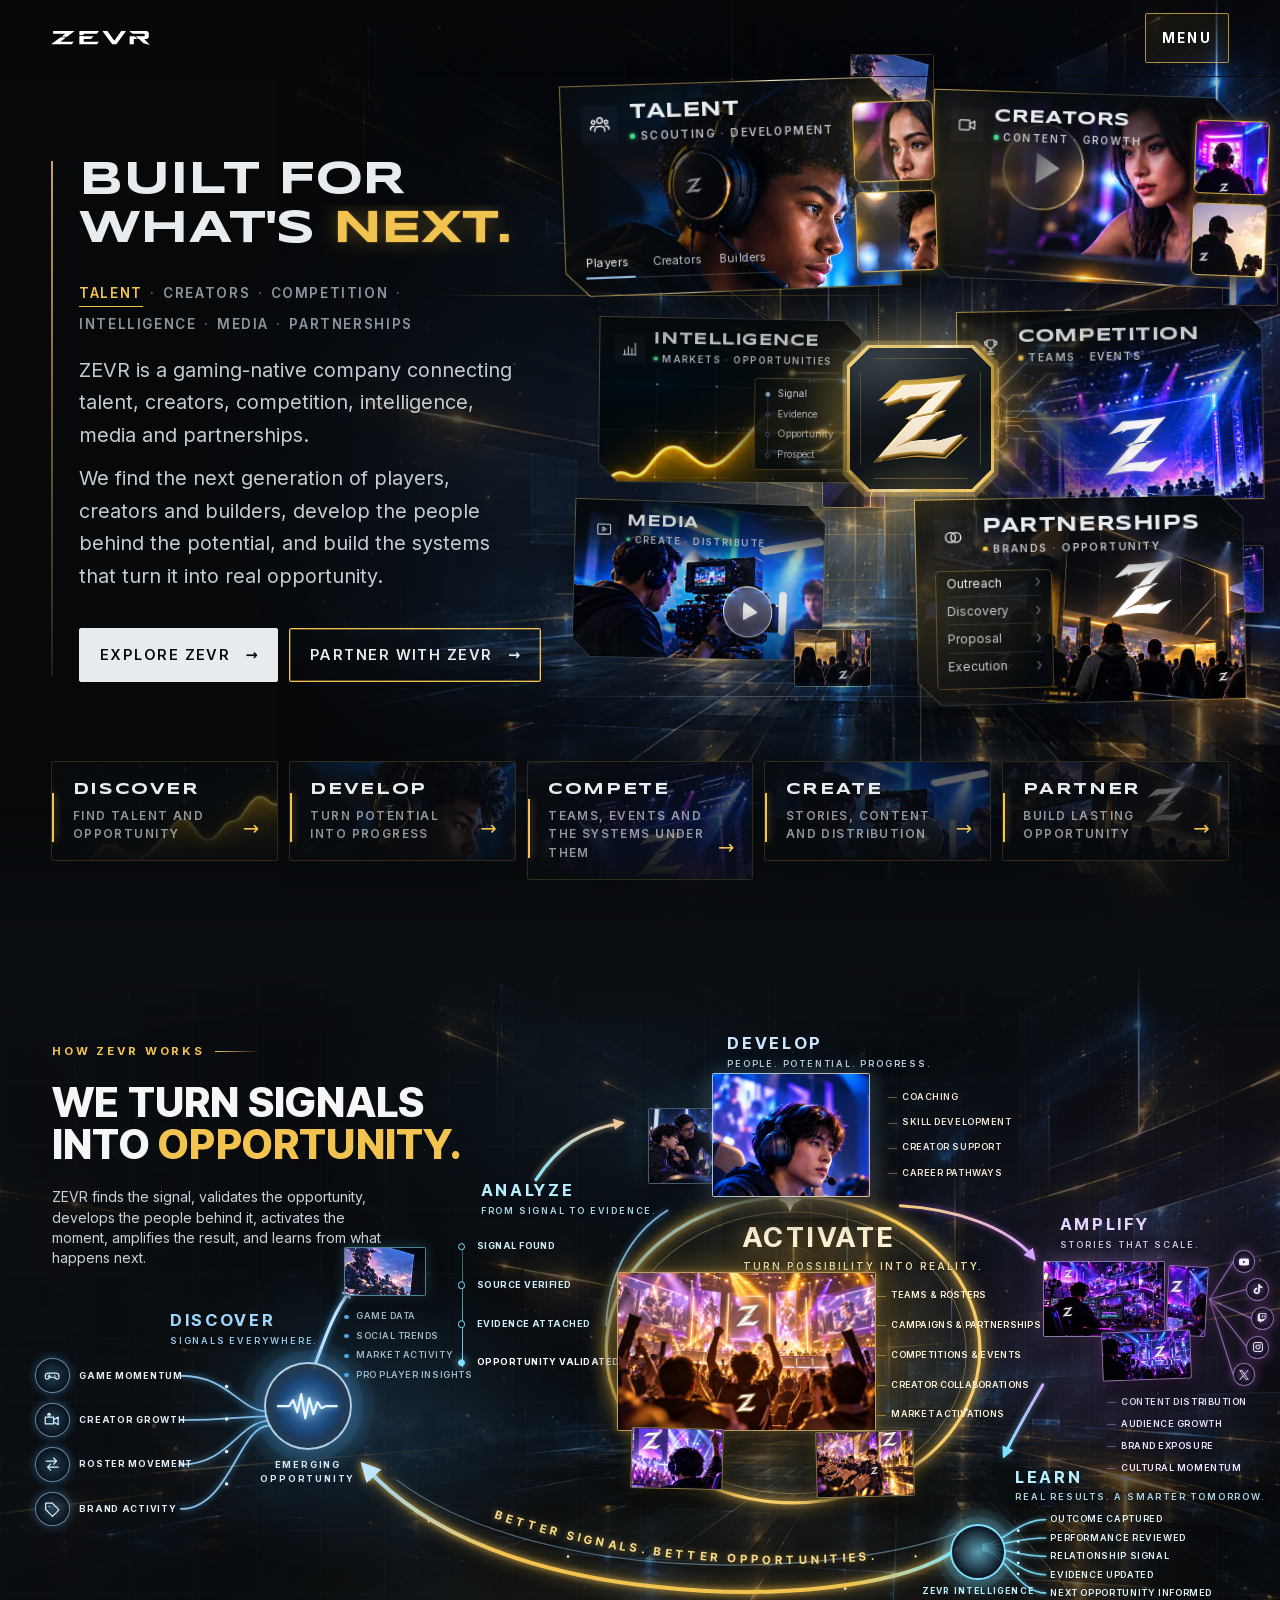
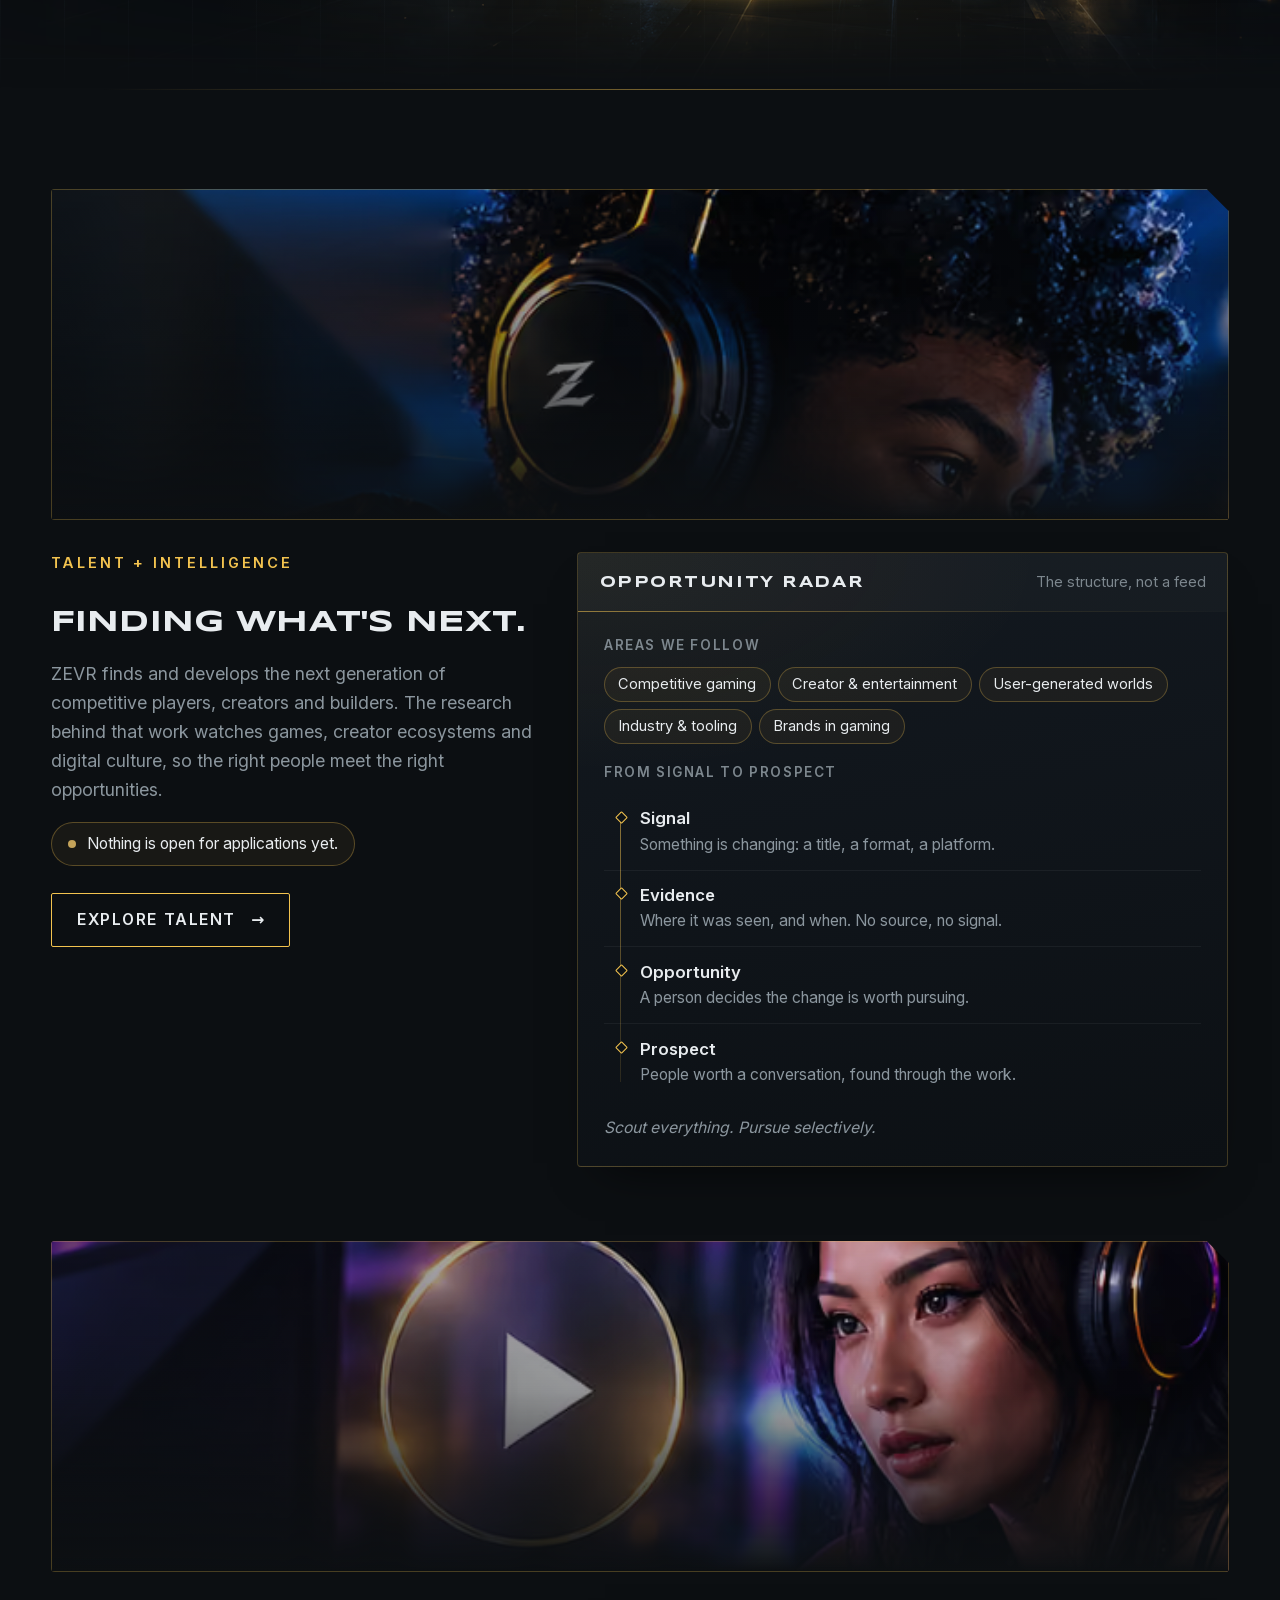
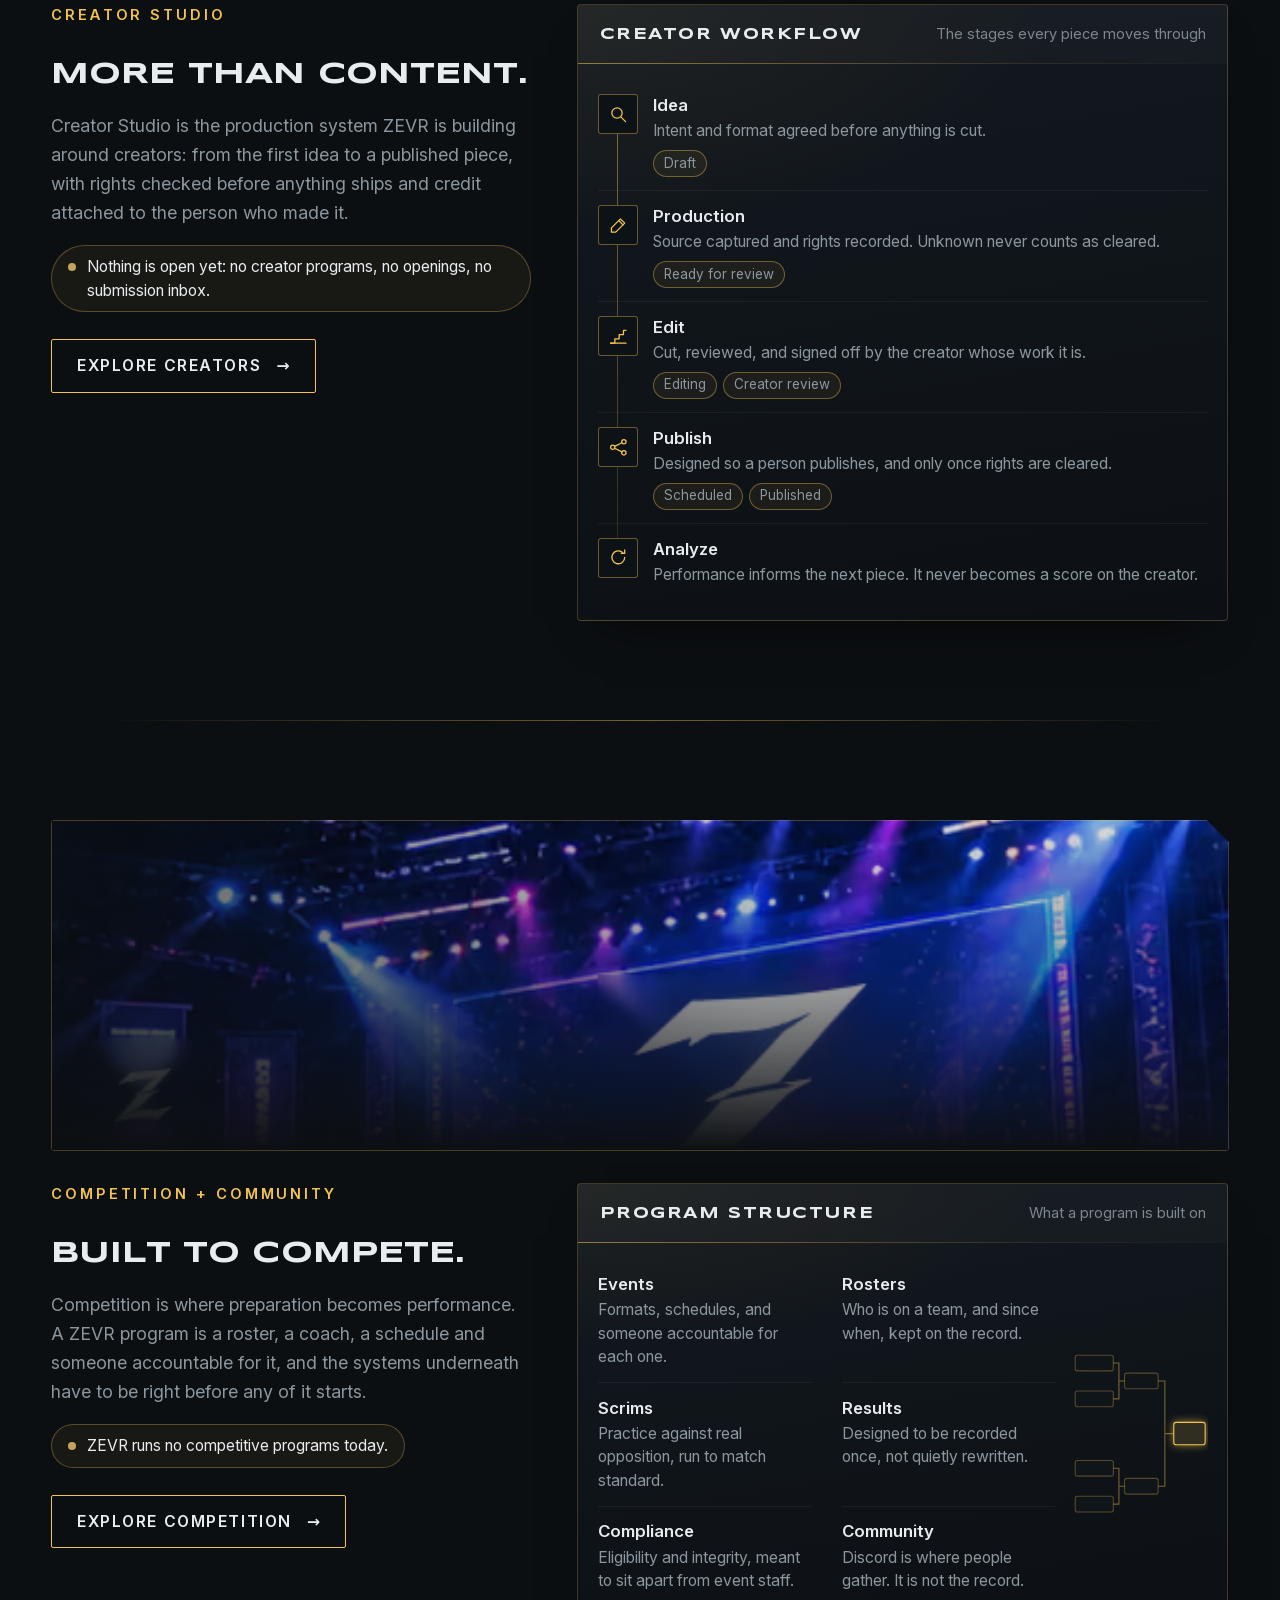
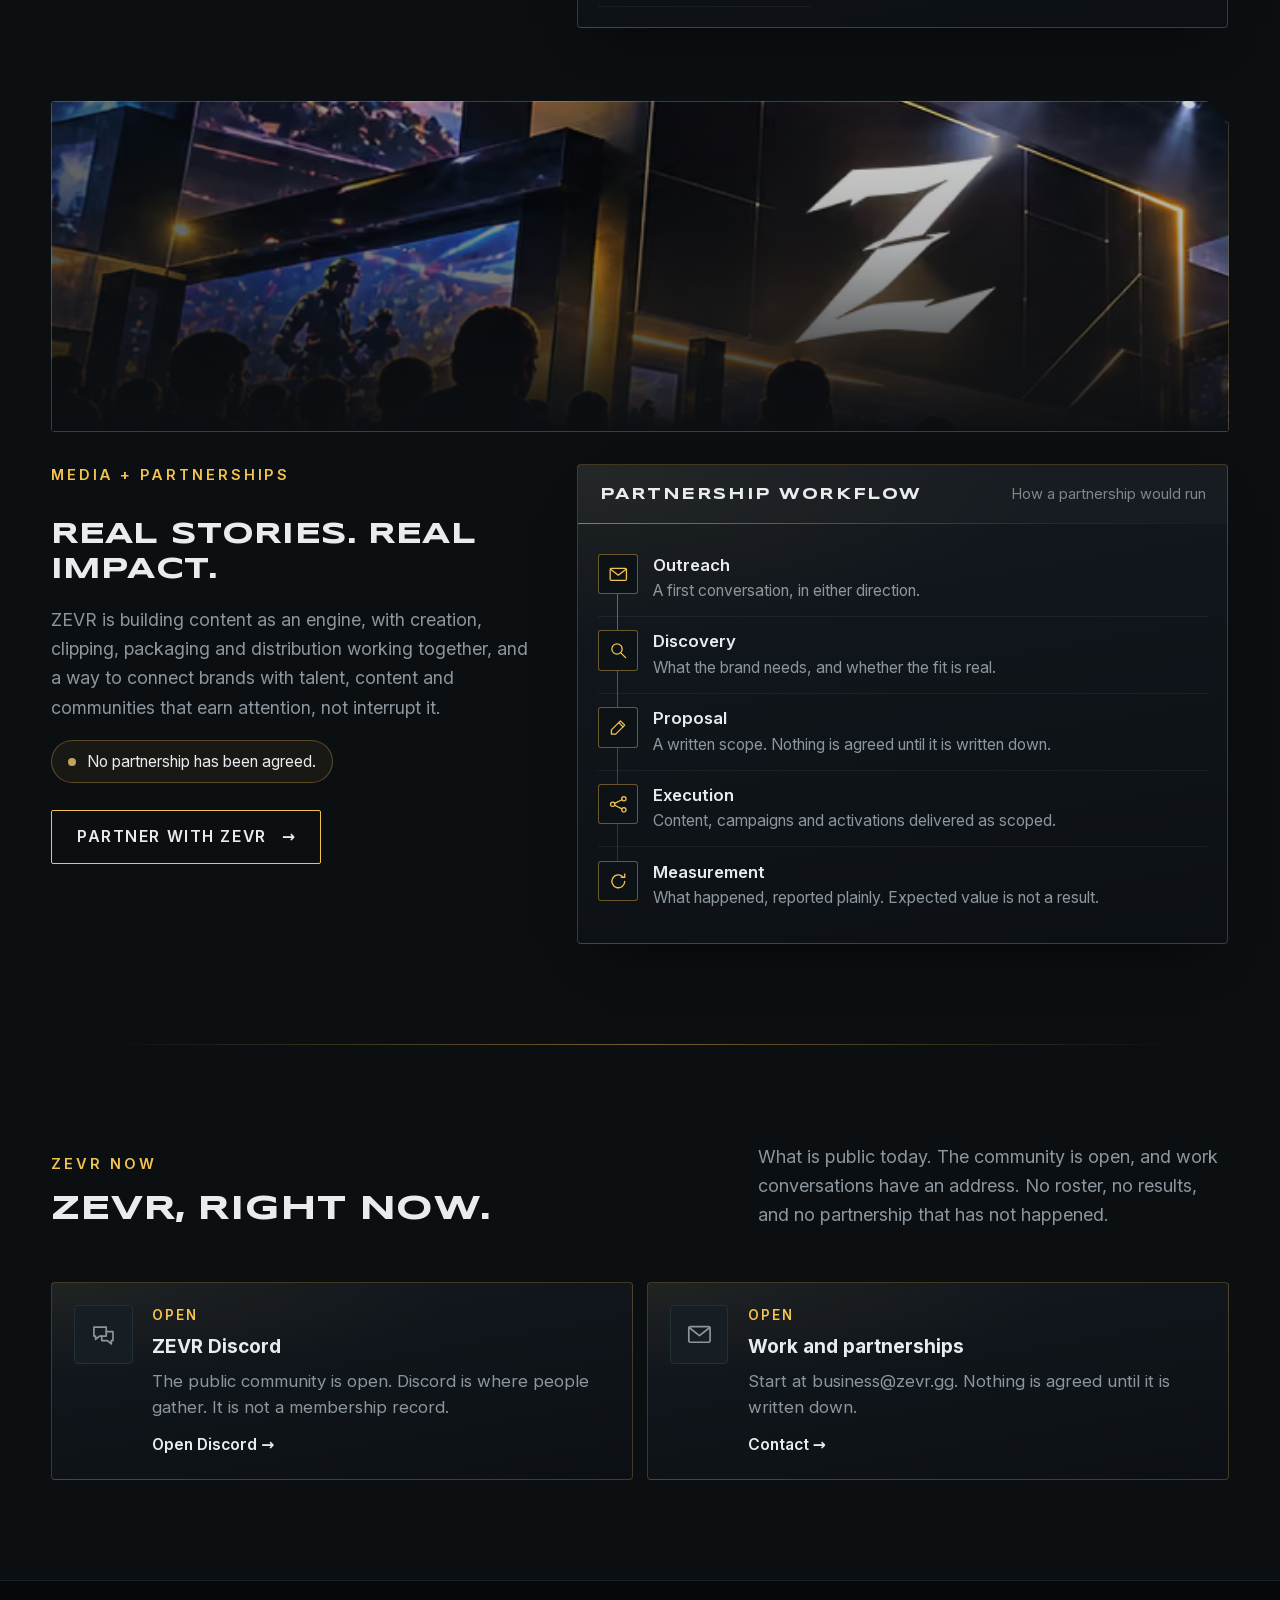
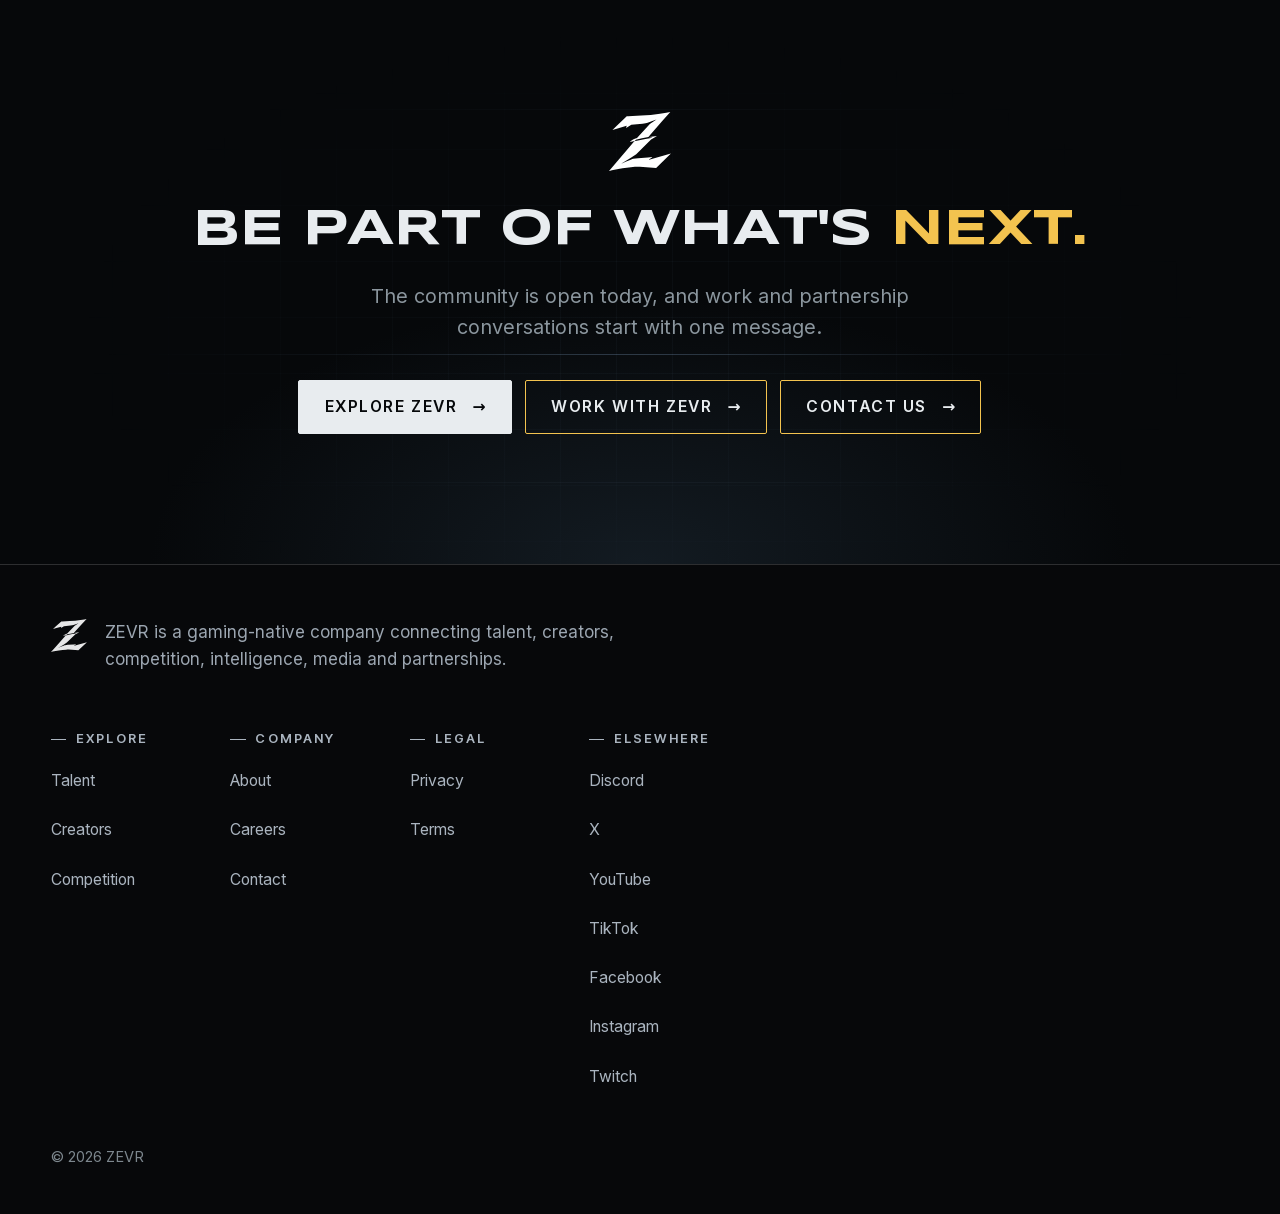
==== commit 4cd8c4f6: "deploy: 2026-10-03T01:23:50.953Z" ====
--- a/index.html
+++ b/index.html
@@ -1 +1 @@
-<!DOCTYPE html><!--e22b15d632e7--><html lang="en" class="__variable_f367f3 __variable_a3c0d3 __variable_0d24fa __variable_cec71e"><head><meta charSet="utf-8"/><meta http-equiv="Content-Security-Policy" content="default-src &#x27;self&#x27;; base-uri &#x27;self&#x27;; object-src &#x27;none&#x27;; form-action &#x27;none&#x27;; img-src &#x27;self&#x27; data:; font-src &#x27;self&#x27;; style-src &#x27;self&#x27; &#x27;unsafe-inline&#x27;; script-src &#x27;self&#x27; &#x27;unsafe-inline&#x27;; connect-src &#x27;self&#x27;; frame-src &#x27;none&#x27;; worker-src &#x27;self&#x27;; manifest-src &#x27;self&#x27;; upgrade-insecure-requests"/><meta name="viewport" content="width=device-width, initial-scale=1"/><link rel="preload" href="/_next/static/media/06084a2f60b23053-s.p.woff2" as="font" crossorigin="" type="font/woff2"/><link rel="preload" href="/_next/static/media/103fc5fac08dcb15-s.p.woff2" as="font" crossorigin="" type="font/woff2"/><link rel="preload" href="/_next/static/media/8e1aff43465872fa-s.p.woff2" as="font" crossorigin="" type="font/woff2"/><link rel="preload" href="/_next/static/media/e4af272ccee01ff0-s.p.woff2" as="font" crossorigin="" type="font/woff2"/><link rel="preload" as="image" href="/brand/ZEVR-WORDMARK-MASTER-REVERSE.svg"/><link rel="preload" as="image" href="/brand/ZEVR-SYMBOL-MASTER-REVERSE.svg"/><link rel="stylesheet" href="/_next/static/css/8d2222024e1a07f2.css" data-precedence="next"/><link rel="stylesheet" href="/_next/static/css/7b723530f50474e5.css" data-precedence="next"/><link rel="preload" as="script" fetchPriority="low" href="/_next/static/chunks/webpack-8c1d6fc503a69f36.js"/><script src="/_next/static/chunks/4bd1b696-c023c6e3521b1417.js" async=""></script><script src="/_next/static/chunks/255-a85cef9cc3a04b12.js" async=""></script><script src="/_next/static/chunks/main-app-0e61eec49e9779b9.js" async=""></script><script src="/_next/static/chunks/app/layout-86d595690c08b635.js" async=""></script><script src="/_next/static/chunks/app/not-found-b4662ddf6aa2dd00.js" async=""></script><script src="/_next/static/chunks/app/page-b3032d0504bce97b.js" async=""></script><meta name="next-size-adjust" content=""/><meta name="theme-color" content="#07080A"/><title>ZEVR — Talent, Creators, Competition, Intelligence, Media &amp; Partnerships</title><meta name="description" content="ZEVR is a gaming-native company connecting talent, creators, competition, intelligence, media and partnerships."/><meta name="application-name" content="ZEVR"/><meta name="referrer" content="strict-origin-when-cross-origin"/><meta name="robots" content="index, follow"/><link rel="canonical" href="https://zevr.gg/"/><meta property="og:title" content="ZEVR — Talent, Creators, Competition, Intelligence, Media &amp; Partnerships"/><meta property="og:description" content="ZEVR is a gaming-native company connecting talent, creators, competition, intelligence, media and partnerships."/><meta property="og:url" content="https://zevr.gg/"/><meta property="og:site_name" content="ZEVR"/><meta property="og:image" content="https://zevr.gg/og-1200x630.png"/><meta property="og:image:width" content="1200"/><meta property="og:image:height" content="630"/><meta property="og:image:alt" content="ZEVR — the Forged Z on a dark field."/><meta property="og:type" content="website"/><meta name="twitter:card" content="summary_large_image"/><meta name="twitter:title" content="ZEVR — Talent, Creators, Competition, Intelligence, Media &amp; Partnerships"/><meta name="twitter:description" content="ZEVR is a gaming-native company connecting talent, creators, competition, intelligence, media and partnerships."/><meta name="twitter:image" content="https://zevr.gg/og-1200x630.png"/><link rel="icon" href="/icon.png?ed616ae502bbf61e" type="image/png" sizes="256x256"/><script src="/_next/static/chunks/polyfills-42372ed130431b0a.js" noModule=""></script></head><body><div hidden=""><!--$--><!--/$--></div><script>(function(){var d=document.documentElement;try{d.setAttribute('data-js','');if(!('IntersectionObserver' in window))return;if(window.matchMedia&&window.matchMedia('(prefers-reduced-motion: reduce)').matches)return;d.setAttribute('data-reveal','armed');setTimeout(function(){if(d.getAttribute('data-reveal')==='armed')d.removeAttribute('data-reveal')},2500)}catch(e){d.removeAttribute('data-reveal')}})();</script><div class="public_shell__0fFbZ"><a class="public_skip__I34RB" href="#main">Skip to content</a><header class="SiteHeader_header__o00N_ SiteHeader_top__m8Iw6"><div class="SiteHeader_inner__I2_ct"><a class="SiteHeader_home___Udff" href="#top" aria-label="ZEVR — home"><img class="ZevrMark_mark__MMJmv SiteHeader_mark__0tIcP" src="/brand/ZEVR-WORDMARK-MASTER-REVERSE.svg" width="1496" height="217" loading="eager" decoding="async" alt="" aria-hidden="true"/></a><nav class="SiteHeader_desktopNav__EOqAl" aria-label="Primary"><ul class="SiteHeader_list__rX5Ze"><li><a class="SiteHeader_link__a7Cse" href="#about">About</a></li><li><a class="SiteHeader_link__a7Cse" href="#talent">Talent</a></li><li><a class="SiteHeader_link__a7Cse" href="#creators">Creators</a></li><li><a class="SiteHeader_link__a7Cse" href="#competition">Competition</a></li><li><a class="SiteHeader_link__a7Cse" href="#partners">Partnerships</a></li><li><a class="SiteHeader_link__a7Cse" href="/contact/">Contact</a></li></ul></nav><div class="SiteHeader_actions__Va_lB"><a class="SiteHeader_work__jPMdn" href="/contact/#work"><span class="SiteHeader_workLabel__k4QgU">Work With ZEVR</span><span class="SiteHeader_workArrow__YPyM0" aria-hidden="true"></span></a><button type="button" class="SiteHeader_menuBtn__I7ppF" aria-expanded="false" aria-controls="_R_4lb_" aria-haspopup="dialog">Menu</button></div></div></header><main id="main" class="public_main__UgfPB"><div class="home_home__dR9Y_"><section id="top" class="HomepageHero_hero__M45Dp" aria-labelledby="hero-title"><div class="HomepageHero_field__lNi69" aria-hidden="true"></div><div class="HomepageHero_inner__eYyaQ"><div class="HomepageHero_copy__JXjgP"><p class="HomepageHero_brand__Uigmx">ZEVR</p><h1 id="hero-title" class="HomepageHero_headline__UZ4XV">BUILT FOR<!-- --> <span class="HomepageHero_phrase__x9OQq">WHAT&#x27;S<!-- --> <span class="HomepageHero_accent__v6JGx">NEXT.</span></span></h1><ul class="HomepageHero_areas__V_bs5" aria-label="What ZEVR works across"><li>Talent</li><li>Creators</li><li>Competition</li><li>Intelligence</li><li>Media</li><li>Partnerships</li></ul><p class="HomepageHero_body__wn8_8">ZEVR is a gaming-native company connecting talent, creators, competition, intelligence, media and partnerships.</p><p class="HomepageHero_body__wn8_8">We find the next generation of players, creators and builders, develop the people behind the potential, and build the systems that turn it into real opportunity.</p><div class="HomepageHero_actions__Esxfx"><a class="CTA_cta__ZyuCa CTA_signal__VNJYl" href="#about"><span>Explore ZEVR</span><span class="CTA_arrow__38ELd" aria-hidden="true">→</span></a><a class="CTA_cta__ZyuCa CTA_frame__1Czgm" href="/contact/#work"><span>Work With ZEVR</span><span class="CTA_arrow__38ELd" aria-hidden="true">→</span></a></div></div><div class="EcosystemGraph_graph__5puQS"><svg class="EcosystemGraph_wires__c_obA" viewBox="0 0 100 100" preserveAspectRatio="none" aria-hidden="true" focusable="false"><path d="M40.5 45 H38.25 V17 H36"></path><path d="M40.5 50 H36"></path><path d="M40.5 55 H38.25 V83 H36"></path><path d="M59.5 45 H61.75 V17 H64"></path><path d="M59.5 50 H64"></path><path d="M59.5 55 H61.75 V83 H64"></path><path class="EcosystemGraph_signal__48RKJ" d="M40.5 50 H36"></path><path class="EcosystemGraph_signal__48RKJ" d="M59.5 50 H64"></path></svg><ul class="EcosystemGraph_nodes__Dz5Nb" aria-label="The six areas ZEVR connects"><li class="EcosystemGraph_node__PfTwJ" data-node="talent"><span class="EcosystemGraph_icon__pgtMg"><svg viewBox="0 0 24 24" width="24" height="24" fill="none" stroke="currentColor" stroke-width="1.5" stroke-linecap="round" stroke-linejoin="round" aria-hidden="true" focusable="false"><circle cx="12" cy="7.5" r="3"></circle><path d="M6.5 19.5v-1.2a4.3 4.3 0 0 1 4.3-4.3h2.4a4.3 4.3 0 0 1 4.3 4.3v1.2"></path><circle cx="5" cy="9.5" r="2"></circle><path d="M1.8 17.5v-.6a3 3 0 0 1 3-3h1"></path><circle cx="19" cy="9.5" r="2"></circle><path d="M22.2 17.5v-.6a3 3 0 0 0-3-3h-1"></path></svg></span><span class="EcosystemGraph_text__CY6wL"><span class="EcosystemGraph_name__2iLu5">Talent</span><span class="EcosystemGraph_line__eOsHk">Players, creators, builders</span></span></li><li class="EcosystemGraph_node__PfTwJ" data-node="creator"><span class="EcosystemGraph_icon__pgtMg"><svg viewBox="0 0 24 24" width="24" height="24" fill="none" stroke="currentColor" stroke-width="1.5" stroke-linecap="round" stroke-linejoin="round" aria-hidden="true" focusable="false"><rect x="2.5" y="6" width="13" height="12" rx="1.5"></rect><path d="M15.5 10.5l6-3.5v10l-6-3.5"></path></svg></span><span class="EcosystemGraph_text__CY6wL"><span class="EcosystemGraph_name__2iLu5">Creators</span><span class="EcosystemGraph_line__eOsHk">Content + growth</span></span></li><li class="EcosystemGraph_node__PfTwJ" data-node="intelligence"><span class="EcosystemGraph_icon__pgtMg"><svg viewBox="0 0 24 24" width="24" height="24" fill="none" stroke="currentColor" stroke-width="1.5" stroke-linecap="round" stroke-linejoin="round" aria-hidden="true" focusable="false"><path d="M5 20V14M10 20V9M15 20V11.5M20 20V4"></path><path d="M3 20.5h18"></path></svg></span><span class="EcosystemGraph_text__CY6wL"><span class="EcosystemGraph_name__2iLu5">Intelligence</span><span class="EcosystemGraph_line__eOsHk">Markets + opportunities</span></span></li><li class="EcosystemGraph_node__PfTwJ" data-node="competition"><span class="EcosystemGraph_icon__pgtMg"><svg viewBox="0 0 24 24" width="24" height="24" fill="none" stroke="currentColor" stroke-width="1.5" stroke-linecap="round" stroke-linejoin="round" aria-hidden="true" focusable="false"><path d="M7.5 3.5h9v5.5a4.5 4.5 0 0 1-9 0z"></path><path d="M7.5 5.5H4.5v1.5a3 3 0 0 0 3 3"></path><path d="M16.5 5.5h3v1.5a3 3 0 0 1-3 3"></path><path d="M12 13.5v4"></path><path d="M8 20.5h8M9.5 17.5h5"></path></svg></span><span class="EcosystemGraph_text__CY6wL"><span class="EcosystemGraph_name__2iLu5">Competition</span><span class="EcosystemGraph_line__eOsHk">Teams + events</span></span></li><li class="EcosystemGraph_node__PfTwJ" data-node="media"><span class="EcosystemGraph_icon__pgtMg"><svg viewBox="0 0 24 24" width="24" height="24" fill="none" stroke="currentColor" stroke-width="1.5" stroke-linecap="round" stroke-linejoin="round" aria-hidden="true" focusable="false"><rect x="2.5" y="4.5" width="19" height="15" rx="1.5"></rect><path d="M10 9v6l5-3z"></path></svg></span><span class="EcosystemGraph_text__CY6wL"><span class="EcosystemGraph_name__2iLu5">Media</span><span class="EcosystemGraph_line__eOsHk">Create + distribute</span></span></li><li class="EcosystemGraph_node__PfTwJ" data-node="partnerships"><span class="EcosystemGraph_icon__pgtMg"><svg viewBox="0 0 24 24" width="24" height="24" fill="none" stroke="currentColor" stroke-width="1.5" stroke-linecap="round" stroke-linejoin="round" aria-hidden="true" focusable="false"><circle cx="9" cy="12" r="5.5"></circle><circle cx="15" cy="12" r="5.5"></circle></svg></span><span class="EcosystemGraph_text__CY6wL"><span class="EcosystemGraph_name__2iLu5">Partnerships</span><span class="EcosystemGraph_line__eOsHk">Brands + opportunity</span></span></li></ul><div class="EcosystemGraph_core__e2VQ1"><img class="ZevrMark_mark__MMJmv EcosystemGraph_mark__olAnQ" src="/brand/ZEVR-SYMBOL-MASTER-REVERSE.svg" width="999" height="934" loading="eager" decoding="async" alt="" aria-hidden="true"/></div></div></div></section><section id="about" class="home_section__cJRJP" aria-labelledby="about-title"><div class="home_wrap__lbVgl"><div class="home_head__wGwvq"><div><p class="home_eyebrow__rYDF9">What ZEVR does</p><h2 id="about-title" class="home_h2__wAjST">A COMPLETE ECOSYSTEM FOR GAMING AND BEYOND.</h2></div><p class="home_intro__eCdrF">Six areas, one company — designed so that work in one makes the others stronger.</p></div><div class="MotionReveal_reveal__NtJdP" style="--reveal-delay:0ms"><ul class="HomeSections_capGrid__TjZ6X"><li class="HomeSections_capItem__d93BS"><a class="HomeSections_capCard__ekskY" href="/talent/"><span class="HomeSections_capIcon__ldO06"><svg viewBox="0 0 24 24" width="24" height="24" fill="none" stroke="currentColor" stroke-width="1.5" stroke-linecap="round" stroke-linejoin="round" aria-hidden="true" focusable="false"><circle cx="12" cy="7.5" r="3"></circle><path d="M6.5 19.5v-1.2a4.3 4.3 0 0 1 4.3-4.3h2.4a4.3 4.3 0 0 1 4.3 4.3v1.2"></path><circle cx="5" cy="9.5" r="2"></circle><path d="M1.8 17.5v-.6a3 3 0 0 1 3-3h1"></path><circle cx="19" cy="9.5" r="2"></circle><path d="M22.2 17.5v-.6a3 3 0 0 0-3-3h-1"></path></svg></span><h3 class="HomeSections_capName__ppQsi">Talent</h3><p class="HomeSections_capBody__AuHS9">Discovering and developing players, creators and builders across gaming and beyond.</p><span class="HomeSections_capArrow__dyWbQ" aria-hidden="true">→</span></a></li><li class="HomeSections_capItem__d93BS"><a class="HomeSections_capCard__ekskY" href="/creators/"><span class="HomeSections_capIcon__ldO06"><svg viewBox="0 0 24 24" width="24" height="24" fill="none" stroke="currentColor" stroke-width="1.5" stroke-linecap="round" stroke-linejoin="round" aria-hidden="true" focusable="false"><rect x="2.5" y="6" width="13" height="12" rx="1.5"></rect><path d="M15.5 10.5l6-3.5v10l-6-3.5"></path></svg></span><h3 class="HomeSections_capName__ppQsi">Creators</h3><p class="HomeSections_capBody__AuHS9">Production support and workflow for creators, built around their work and the credit for it.</p><span class="HomeSections_capArrow__dyWbQ" aria-hidden="true">→</span></a></li><li class="HomeSections_capItem__d93BS"><a class="HomeSections_capCard__ekskY" href="/compete/"><span class="HomeSections_capIcon__ldO06"><svg viewBox="0 0 24 24" width="24" height="24" fill="none" stroke="currentColor" stroke-width="1.5" stroke-linecap="round" stroke-linejoin="round" aria-hidden="true" focusable="false"><path d="M7.5 3.5h9v5.5a4.5 4.5 0 0 1-9 0z"></path><path d="M7.5 5.5H4.5v1.5a3 3 0 0 0 3 3"></path><path d="M16.5 5.5h3v1.5a3 3 0 0 1-3 3"></path><path d="M12 13.5v4"></path><path d="M8 20.5h8M9.5 17.5h5"></path></svg></span><h3 class="HomeSections_capName__ppQsi">Competition</h3><p class="HomeSections_capBody__AuHS9">Teams, events and the infrastructure competitive play needs, built before any program opens.</p><span class="HomeSections_capArrow__dyWbQ" aria-hidden="true">→</span></a></li><li class="HomeSections_capItem__d93BS"><a class="HomeSections_capCard__ekskY" href="#intelligence"><span class="HomeSections_capIcon__ldO06"><svg viewBox="0 0 24 24" width="24" height="24" fill="none" stroke="currentColor" stroke-width="1.5" stroke-linecap="round" stroke-linejoin="round" aria-hidden="true" focusable="false"><path d="M5 20V14M10 20V9M15 20V11.5M20 20V4"></path><path d="M3 20.5h18"></path></svg></span><h3 class="HomeSections_capName__ppQsi">Intelligence</h3><p class="HomeSections_capBody__AuHS9">Market research, opportunity scouting and decisions made from evidence.</p><span class="HomeSections_capArrow__dyWbQ" aria-hidden="true">↓</span></a></li><li class="HomeSections_capItem__d93BS"><a class="HomeSections_capCard__ekskY" href="#partners"><span class="HomeSections_capIcon__ldO06"><svg viewBox="0 0 24 24" width="24" height="24" fill="none" stroke="currentColor" stroke-width="1.5" stroke-linecap="round" stroke-linejoin="round" aria-hidden="true" focusable="false"><rect x="2.5" y="4.5" width="19" height="15" rx="1.5"></rect><path d="M10 9v6l5-3z"></path></svg></span><h3 class="HomeSections_capName__ppQsi">Media</h3><p class="HomeSections_capBody__AuHS9">Content production, storytelling and distribution.</p><span class="HomeSections_capArrow__dyWbQ" aria-hidden="true">↓</span></a></li><li class="HomeSections_capItem__d93BS"><a class="HomeSections_capCard__ekskY" href="#partners"><span class="HomeSections_capIcon__ldO06"><svg viewBox="0 0 24 24" width="24" height="24" fill="none" stroke="currentColor" stroke-width="1.5" stroke-linecap="round" stroke-linejoin="round" aria-hidden="true" focusable="false"><circle cx="9" cy="12" r="5.5"></circle><circle cx="15" cy="12" r="5.5"></circle></svg></span><h3 class="HomeSections_capName__ppQsi">Partnerships</h3><p class="HomeSections_capBody__AuHS9">Connecting brands with talent, content and communities that earn attention.</p><span class="HomeSections_capArrow__dyWbQ" aria-hidden="true">↓</span></a></li></ul></div></div></section><section id="how" class="home_section__cJRJP" aria-labelledby="how-title"><div class="home_wrap__lbVgl"><div class="home_head__wGwvq"><div><p class="home_eyebrow__rYDF9">How ZEVR works</p><h2 id="how-title" class="home_h2__wAjST">FROM INSIGHT TO IMPACT.</h2></div><p class="home_intro__eCdrF">The order ZEVR&#x27;s work is built to follow, from reading a market to learning from what happened.</p></div><div class="MotionReveal_reveal__NtJdP" style="--reveal-delay:0ms"><ol class="HomeSections_flow__lijmr"><li class="HomeSections_step__Pnfqa"><span class="HomeSections_stepIcon__TjkY9"><svg viewBox="0 0 24 24" width="24" height="24" fill="none" stroke="currentColor" stroke-width="1.5" stroke-linecap="round" stroke-linejoin="round" aria-hidden="true" focusable="false"><circle cx="10.5" cy="10.5" r="6"></circle><path d="M15 15l5.5 5.5"></path></svg></span><span class="HomeSections_stepText__wuE4F"><span class="HomeSections_stepName__AcIxY">Discover</span><span class="HomeSections_stepLine__98gML">Find talent, markets and opportunities.</span></span></li><li class="HomeSections_step__Pnfqa"><span class="HomeSections_stepIcon__TjkY9"><svg viewBox="0 0 24 24" width="24" height="24" fill="none" stroke="currentColor" stroke-width="1.5" stroke-linecap="round" stroke-linejoin="round" aria-hidden="true" focusable="false"><path d="M3 19.5l5.5-6 4 3.5 8.5-10"></path><path d="M16 7h5v5"></path></svg></span><span class="HomeSections_stepText__wuE4F"><span class="HomeSections_stepName__AcIxY">Understand</span><span class="HomeSections_stepLine__98gML">Research, analyse and validate.</span></span></li><li class="HomeSections_step__Pnfqa"><span class="HomeSections_stepIcon__TjkY9"><svg viewBox="0 0 24 24" width="24" height="24" fill="none" stroke="currentColor" stroke-width="1.5" stroke-linecap="round" stroke-linejoin="round" aria-hidden="true" focusable="false"><path d="M3 20h5v-5h5v-5h5V5h3"></path><path d="M3 20h18"></path></svg></span><span class="HomeSections_stepText__wuE4F"><span class="HomeSections_stepName__AcIxY">Develop</span><span class="HomeSections_stepLine__98gML">Support, train and prepare people to grow.</span></span></li><li class="HomeSections_step__Pnfqa"><span class="HomeSections_stepIcon__TjkY9"><svg viewBox="0 0 24 24" width="24" height="24" fill="none" stroke="currentColor" stroke-width="1.5" stroke-linecap="round" stroke-linejoin="round" aria-hidden="true" focusable="false"><path d="M14.5 4.5l5 5L9 20H4v-5z"></path><path d="M12.5 6.5l5 5"></path></svg></span><span class="HomeSections_stepText__wuE4F"><span class="HomeSections_stepName__AcIxY">Create</span><span class="HomeSections_stepLine__98gML">Produce content, campaigns and events.</span></span></li><li class="HomeSections_step__Pnfqa"><span class="HomeSections_stepIcon__TjkY9"><svg viewBox="0 0 24 24" width="24" height="24" fill="none" stroke="currentColor" stroke-width="1.5" stroke-linecap="round" stroke-linejoin="round" aria-hidden="true" focusable="false"><circle cx="5.5" cy="12" r="2.5"></circle><circle cx="18.5" cy="5.5" r="2.5"></circle><circle cx="18.5" cy="18.5" r="2.5"></circle><path d="M7.8 10.9l8.4-4.2M7.8 13.1l8.4 4.2"></path></svg></span><span class="HomeSections_stepText__wuE4F"><span class="HomeSections_stepName__AcIxY">Activate</span><span class="HomeSections_stepLine__98gML">Connect talent, brands and audiences.</span></span></li><li class="HomeSections_step__Pnfqa"><span class="HomeSections_stepIcon__TjkY9"><svg viewBox="0 0 24 24" width="24" height="24" fill="none" stroke="currentColor" stroke-width="1.5" stroke-linecap="round" stroke-linejoin="round" aria-hidden="true" focusable="false"><path d="M19.5 12a7.5 7.5 0 1 1-2.2-5.3"></path><path d="M19.5 3.5v4h-4"></path></svg></span><span class="HomeSections_stepText__wuE4F"><span class="HomeSections_stepName__AcIxY">Learn</span><span class="HomeSections_stepLine__98gML">Measure what happened, and do better next time.</span></span></li></ol></div></div></section><div class="home_section__cJRJP"><div class="home_wrap__lbVgl home_pair__lUhyz"><section id="talent" class="home_feature__Js_Yd" aria-labelledby="talent-title"><div class="home_featureGrid__thlnm"><div class="home_featureCopy__CPigv"><p class="home_eyebrow__rYDF9">Talent + Intelligence</p><h2 id="talent-title" class="home_h2__wAjST">FINDING WHAT&#x27;S NEXT.</h2><p class="home_featureBody__ld19q">ZEVR finds and develops the next generation of competitive players, creators and builders. The research behind that work watches games, creator ecosystems and digital culture, so the right people meet the right opportunities.</p><p class="home_status__qYT_2">Nothing is open for applications yet.</p><div class="home_featureAction__WDuUc"><a class="CTA_cta__ZyuCa CTA_frame__1Czgm" href="/talent/"><span>Explore Talent</span><span class="CTA_arrow__38ELd" aria-hidden="true">→</span></a></div></div><div class="MotionReveal_reveal__NtJdP" style="--reveal-delay:80ms"><div class="home_panel__EA1SI"><div class="home_panelHead___isAb"><p class="home_panelTitle__qi66m">Opportunity Radar</p><p class="home_panelCaption__o2eUP">The structure, not a feed</p></div><div class="home_panelBody__OcXZs"><div id="intelligence" class="HomeSections_radar__FKPLG"><div><p class="home_groupLabel___Qq6F">Areas we follow</p><ul class="HomeSections_tags__VmHRi"><li class="HomeSections_tag__GbMck">Competitive gaming</li><li class="HomeSections_tag__GbMck">Creator &amp; entertainment</li><li class="HomeSections_tag__GbMck">User-generated worlds</li><li class="HomeSections_tag__GbMck">Industry &amp; tooling</li><li class="HomeSections_tag__GbMck">Brands in gaming</li></ul></div><div><p class="home_groupLabel___Qq6F">From signal to prospect</p><div class="HomeSections_chain__fID_l"><ol class="home_rows__tJgN6" aria-label="From signal to prospect"><li class="home_row__7Byuc home_rowPlain__zOwiG"><p class="home_rowName__z92GA">Signal</p><div><p class="home_rowDetail__Yc1Sa">Something is changing: a title, a format, a platform.</p></div></li><li class="home_row__7Byuc home_rowPlain__zOwiG"><p class="home_rowName__z92GA">Evidence</p><div><p class="home_rowDetail__Yc1Sa">Where it was seen, and when. No source, no signal.</p></div></li><li class="home_row__7Byuc home_rowPlain__zOwiG"><p class="home_rowName__z92GA">Opportunity</p><div><p class="home_rowDetail__Yc1Sa">A person decides the change is worth pursuing.</p></div></li><li class="home_row__7Byuc home_rowPlain__zOwiG"><p class="home_rowName__z92GA">Prospect</p><div><p class="home_rowDetail__Yc1Sa">People worth a conversation, found through the work.</p></div></li></ol></div><p class="HomeSections_principle__2quFr">Scout everything. Pursue selectively.</p></div></div></div></div></div></div></section><section id="creators" class="home_feature__Js_Yd" aria-labelledby="creators-title"><div class="home_featureGrid__thlnm"><div class="home_featureCopy__CPigv"><p class="home_eyebrow__rYDF9">Creator Studio</p><h2 id="creators-title" class="home_h2__wAjST">MORE THAN CONTENT.</h2><p class="home_featureBody__ld19q">Creator Studio is the production system ZEVR is building around creators: from the first idea to a published piece, with rights checked before anything ships and credit attached to the person who made it.</p><p class="home_status__qYT_2">Nothing is open yet — no creator programs, no openings, no submission inbox.</p><div class="home_featureAction__WDuUc"><a class="CTA_cta__ZyuCa CTA_frame__1Czgm" href="/creators/"><span>Explore Creators</span><span class="CTA_arrow__38ELd" aria-hidden="true">→</span></a></div></div><div class="MotionReveal_reveal__NtJdP" style="--reveal-delay:80ms"><div class="home_panel__EA1SI"><div class="home_panelHead___isAb"><p class="home_panelTitle__qi66m">Creator workflow</p><p class="home_panelCaption__o2eUP">The stages every piece moves through</p></div><div class="home_panelBody__OcXZs"><ol class="home_rows__tJgN6" aria-label="Creator workflow"><li class="home_row__7Byuc"><span class="home_rowIcon___0xiu"><svg viewBox="0 0 24 24" width="24" height="24" fill="none" stroke="currentColor" stroke-width="1.5" stroke-linecap="round" stroke-linejoin="round" aria-hidden="true" focusable="false"><circle cx="10.5" cy="10.5" r="6"></circle><path d="M15 15l5.5 5.5"></path></svg></span><p class="home_rowName__z92GA">Idea</p><div><p class="home_rowDetail__Yc1Sa">Intent and format agreed before anything is cut.</p><ul class="home_states__5Pvvj" aria-label="Idea statuses"><li class="home_state__BkcgG">Draft</li></ul></div></li><li class="home_row__7Byuc"><span class="home_rowIcon___0xiu"><svg viewBox="0 0 24 24" width="24" height="24" fill="none" stroke="currentColor" stroke-width="1.5" stroke-linecap="round" stroke-linejoin="round" aria-hidden="true" focusable="false"><path d="M14.5 4.5l5 5L9 20H4v-5z"></path><path d="M12.5 6.5l5 5"></path></svg></span><p class="home_rowName__z92GA">Production</p><div><p class="home_rowDetail__Yc1Sa">Source captured and rights recorded. Unknown never counts as cleared.</p><ul class="home_states__5Pvvj" aria-label="Production statuses"><li class="home_state__BkcgG">Ready for review</li></ul></div></li><li class="home_row__7Byuc"><span class="home_rowIcon___0xiu"><svg viewBox="0 0 24 24" width="24" height="24" fill="none" stroke="currentColor" stroke-width="1.5" stroke-linecap="round" stroke-linejoin="round" aria-hidden="true" focusable="false"><path d="M3 20h5v-5h5v-5h5V5h3"></path><path d="M3 20h18"></path></svg></span><p class="home_rowName__z92GA">Edit</p><div><p class="home_rowDetail__Yc1Sa">Cut, reviewed, and signed off by the creator whose work it is.</p><ul class="home_states__5Pvvj" aria-label="Edit statuses"><li class="home_state__BkcgG">Editing</li><li class="home_state__BkcgG">Creator review</li></ul></div></li><li class="home_row__7Byuc"><span class="home_rowIcon___0xiu"><svg viewBox="0 0 24 24" width="24" height="24" fill="none" stroke="currentColor" stroke-width="1.5" stroke-linecap="round" stroke-linejoin="round" aria-hidden="true" focusable="false"><circle cx="5.5" cy="12" r="2.5"></circle><circle cx="18.5" cy="5.5" r="2.5"></circle><circle cx="18.5" cy="18.5" r="2.5"></circle><path d="M7.8 10.9l8.4-4.2M7.8 13.1l8.4 4.2"></path></svg></span><p class="home_rowName__z92GA">Publish</p><div><p class="home_rowDetail__Yc1Sa">Designed so a person publishes, and only once rights are cleared.</p><ul class="home_states__5Pvvj" aria-label="Publish statuses"><li class="home_state__BkcgG">Scheduled</li><li class="home_state__BkcgG">Published</li></ul></div></li><li class="home_row__7Byuc"><span class="home_rowIcon___0xiu"><svg viewBox="0 0 24 24" width="24" height="24" fill="none" stroke="currentColor" stroke-width="1.5" stroke-linecap="round" stroke-linejoin="round" aria-hidden="true" focusable="false"><path d="M19.5 12a7.5 7.5 0 1 1-2.2-5.3"></path><path d="M19.5 3.5v4h-4"></path></svg></span><p class="home_rowName__z92GA">Analyze</p><div><p class="home_rowDetail__Yc1Sa">Performance informs the next piece. It never becomes a score on the creator.</p></div></li></ol></div></div></div></div></section></div></div><div class="home_section__cJRJP"><div class="home_wrap__lbVgl home_pair__lUhyz"><section id="competition" class="home_feature__Js_Yd" aria-labelledby="competition-title"><div class="home_featureGrid__thlnm"><div class="home_featureCopy__CPigv"><p class="home_eyebrow__rYDF9">Competition + Community</p><h2 id="competition-title" class="home_h2__wAjST">BUILT TO COMPETE.</h2><p class="home_featureBody__ld19q">Competition is where preparation becomes performance. A ZEVR program is a roster, a coach, a schedule and someone accountable for it — and the systems underneath have to be right before any of it starts.</p><p class="home_status__qYT_2">ZEVR runs no competitive programs today.</p><div class="home_featureAction__WDuUc"><a class="CTA_cta__ZyuCa CTA_frame__1Czgm" href="/compete/"><span>Explore Competition</span><span class="CTA_arrow__38ELd" aria-hidden="true">→</span></a></div></div><div class="MotionReveal_reveal__NtJdP" style="--reveal-delay:80ms"><div class="home_panel__EA1SI"><div class="home_panelHead___isAb"><p class="home_panelTitle__qi66m">Program structure</p><p class="home_panelCaption__o2eUP">What a program is built on</p></div><div class="home_panelBody__OcXZs"><div class="HomeSections_arena__jhOf2"><ul class="home_rows__tJgN6" aria-label="Program structure"><li class="home_row__7Byuc home_rowPlain__zOwiG"><p class="home_rowName__z92GA">Events</p><div><p class="home_rowDetail__Yc1Sa">Formats, schedules, and someone accountable for each one.</p></div></li><li class="home_row__7Byuc home_rowPlain__zOwiG"><p class="home_rowName__z92GA">Rosters</p><div><p class="home_rowDetail__Yc1Sa">Who is on a team, and since when, kept on the record.</p></div></li><li class="home_row__7Byuc home_rowPlain__zOwiG"><p class="home_rowName__z92GA">Scrims</p><div><p class="home_rowDetail__Yc1Sa">Practice against real opposition, run to match standard.</p></div></li><li class="home_row__7Byuc home_rowPlain__zOwiG"><p class="home_rowName__z92GA">Results</p><div><p class="home_rowDetail__Yc1Sa">Designed to be recorded once, not quietly rewritten.</p></div></li><li class="home_row__7Byuc home_rowPlain__zOwiG"><p class="home_rowName__z92GA">Compliance</p><div><p class="home_rowDetail__Yc1Sa">Eligibility and integrity, meant to sit apart from event staff.</p></div></li><li class="home_row__7Byuc home_rowPlain__zOwiG"><p class="home_rowName__z92GA">Community</p><div><p class="home_rowDetail__Yc1Sa">Discord is where people gather. It is not the record.</p></div></li></ul><svg class="HomeSections_bracket__sxomb" viewBox="0 0 120 160" aria-hidden="true" focusable="false"><g class="HomeSections_slot__88NNo"><rect x="2" y="10" width="34" height="14" rx="2"></rect><rect x="2" y="42" width="34" height="14" rx="2"></rect><rect x="2" y="104" width="34" height="14" rx="2"></rect><rect x="2" y="136" width="34" height="14" rx="2"></rect><rect x="46" y="26" width="30" height="14" rx="2"></rect><rect x="46" y="120" width="30" height="14" rx="2"></rect></g><g class="HomeSections_bracketLine__oJlTM"><path d="M36 17 H41 V49 H36 M41 33 H46"></path><path d="M36 111 H41 V143 H36 M41 127 H46"></path><path d="M76 33 H82 V127 H76 M82 80 H90"></path></g><rect class="HomeSections_bracketFinal__qktcM" x="90" y="70" width="28" height="20" rx="2"></rect></svg></div></div></div></div></div></section><section id="partners" class="home_feature__Js_Yd" aria-labelledby="partners-title"><div class="home_featureGrid__thlnm"><div class="home_featureCopy__CPigv"><p class="home_eyebrow__rYDF9">Media + Partnerships</p><h2 id="partners-title" class="home_h2__wAjST">REAL STORIES. REAL IMPACT.</h2><p class="home_featureBody__ld19q">ZEVR is building content as an engine — creation, clipping, packaging and distribution working together — and a way to connect brands with talent, content and communities that earn attention, not interrupt it.</p><p class="home_status__qYT_2">No partnership has been agreed.</p><div class="home_featureAction__WDuUc"><a class="CTA_cta__ZyuCa CTA_frame__1Czgm" href="/contact/#partner"><span>Partner With ZEVR</span><span class="CTA_arrow__38ELd" aria-hidden="true">→</span></a></div></div><div class="MotionReveal_reveal__NtJdP" style="--reveal-delay:80ms"><div class="home_panel__EA1SI"><div class="home_panelHead___isAb"><p class="home_panelTitle__qi66m">Partnership workflow</p><p class="home_panelCaption__o2eUP">How a partnership would run</p></div><div class="home_panelBody__OcXZs"><ol class="home_rows__tJgN6" aria-label="Partnership workflow"><li class="home_row__7Byuc"><span class="home_rowIcon___0xiu"><svg viewBox="0 0 24 24" width="24" height="24" fill="none" stroke="currentColor" stroke-width="1.5" stroke-linecap="round" stroke-linejoin="round" aria-hidden="true" focusable="false"><rect x="2.5" y="5" width="19" height="14" rx="1.5"></rect><path d="M3 6l9 7 9-7"></path></svg></span><p class="home_rowName__z92GA">Outreach</p><div><p class="home_rowDetail__Yc1Sa">A first conversation, in either direction.</p></div></li><li class="home_row__7Byuc"><span class="home_rowIcon___0xiu"><svg viewBox="0 0 24 24" width="24" height="24" fill="none" stroke="currentColor" stroke-width="1.5" stroke-linecap="round" stroke-linejoin="round" aria-hidden="true" focusable="false"><circle cx="10.5" cy="10.5" r="6"></circle><path d="M15 15l5.5 5.5"></path></svg></span><p class="home_rowName__z92GA">Discovery</p><div><p class="home_rowDetail__Yc1Sa">What the brand needs, and whether the fit is real.</p></div></li><li class="home_row__7Byuc"><span class="home_rowIcon___0xiu"><svg viewBox="0 0 24 24" width="24" height="24" fill="none" stroke="currentColor" stroke-width="1.5" stroke-linecap="round" stroke-linejoin="round" aria-hidden="true" focusable="false"><path d="M14.5 4.5l5 5L9 20H4v-5z"></path><path d="M12.5 6.5l5 5"></path></svg></span><p class="home_rowName__z92GA">Proposal</p><div><p class="home_rowDetail__Yc1Sa">A written scope. Nothing is agreed until it is written down.</p></div></li><li class="home_row__7Byuc"><span class="home_rowIcon___0xiu"><svg viewBox="0 0 24 24" width="24" height="24" fill="none" stroke="currentColor" stroke-width="1.5" stroke-linecap="round" stroke-linejoin="round" aria-hidden="true" focusable="false"><circle cx="5.5" cy="12" r="2.5"></circle><circle cx="18.5" cy="5.5" r="2.5"></circle><circle cx="18.5" cy="18.5" r="2.5"></circle><path d="M7.8 10.9l8.4-4.2M7.8 13.1l8.4 4.2"></path></svg></span><p class="home_rowName__z92GA">Execution</p><div><p class="home_rowDetail__Yc1Sa">Content, campaigns and activations delivered as scoped.</p></div></li><li class="home_row__7Byuc"><span class="home_rowIcon___0xiu"><svg viewBox="0 0 24 24" width="24" height="24" fill="none" stroke="currentColor" stroke-width="1.5" stroke-linecap="round" stroke-linejoin="round" aria-hidden="true" focusable="false"><path d="M19.5 12a7.5 7.5 0 1 1-2.2-5.3"></path><path d="M19.5 3.5v4h-4"></path></svg></span><p class="home_rowName__z92GA">Measurement</p><div><p class="home_rowDetail__Yc1Sa">What happened, reported plainly. Expected value is not a result.</p></div></li></ol></div></div></div></div></section></div></div><section id="now" class="home_section__cJRJP" aria-labelledby="now-title"><div class="home_wrap__lbVgl"><div class="home_head__wGwvq"><div><p class="home_eyebrow__rYDF9">ZEVR Now</p><h2 id="now-title" class="home_h2__wAjST">ZEVR, RIGHT NOW.</h2></div><p class="home_intro__eCdrF">What is public today. The community is open, and work conversations have an address. No roster, no results, and no partnership that has not happened.</p></div><div class="MotionReveal_reveal__NtJdP" style="--reveal-delay:0ms"><ul class="HomeSections_nowGrid__ZPvOn HomeSections_nowGridPair__Fic6a"><li class="HomeSections_nowItem__LbCFP"><a class="HomeSections_nowCard__LRjnc" href="https://discord.gg/zevr" target="_blank" rel="noopener noreferrer"><span class="HomeSections_nowIcon__2CDIW"><svg viewBox="0 0 24 24" width="24" height="24" fill="none" stroke="currentColor" stroke-width="1.5" stroke-linecap="round" stroke-linejoin="round" aria-hidden="true" focusable="false"><path d="M3.5 5.5h11v8h-6l-3.5 3v-3H3.5z"></path><path d="M14.5 9.5h6v8h-1.5v3l-3.5-3h-5v-4"></path></svg></span><span class="HomeSections_nowText__VZOS_"><span class="HomeSections_nowEyebrow__F1Axy">Open</span><h3 class="HomeSections_nowTitle__wNPXH">ZEVR Discord</h3><span class="HomeSections_nowBody__cSGsH">The public community is open. Discord is where people gather. It is not a membership record.</span><span class="HomeSections_nowLink__ehIlj">Open Discord<span aria-hidden="true"> →</span><span class="HomeSections_srOnly__NyW0b"> <!-- -->(opens in a new tab)</span></span></span></a></li><li class="HomeSections_nowItem__LbCFP"><a class="HomeSections_nowCard__LRjnc" href="/contact/"><span class="HomeSections_nowIcon__2CDIW"><svg viewBox="0 0 24 24" width="24" height="24" fill="none" stroke="currentColor" stroke-width="1.5" stroke-linecap="round" stroke-linejoin="round" aria-hidden="true" focusable="false"><rect x="2.5" y="5" width="19" height="14" rx="1.5"></rect><path d="M3 6l9 7 9-7"></path></svg></span><span class="HomeSections_nowText__VZOS_"><span class="HomeSections_nowEyebrow__F1Axy">Open</span><h3 class="HomeSections_nowTitle__wNPXH">Work and partnerships</h3><span class="HomeSections_nowBody__cSGsH">Start at business@zevr.gg. Nothing is agreed until it is written down.</span><span class="HomeSections_nowLink__ehIlj">Contact<span aria-hidden="true"> →</span></span></span></a></li></ul></div></div></section><section id="next" class="HomeSections_close__Ivjdd" aria-labelledby="next-title"><div class="HomeSections_closeField__D_fRa" aria-hidden="true"><span></span><span></span><span></span></div><div class="MotionReveal_reveal__NtJdP HomeSections_closeInner__9m4ss" style="--reveal-delay:0ms"><img class="ZevrMark_mark__MMJmv HomeSections_closeMark__DVd8Y" src="/brand/ZEVR-SYMBOL-MASTER-REVERSE.svg" width="999" height="934" loading="lazy" decoding="async" alt="" aria-hidden="true"/><h2 id="next-title" class="HomeSections_closeHeadline__XVYrV">BE PART OF WHAT&#x27;S<!-- --> <span class="HomeSections_closeAccent__4fpC8">NEXT.</span></h2><p class="HomeSections_closeBody__b7Dxi">The community is open today, and work and partnership conversations start with one message.</p><div class="HomeSections_closeActions__BYOA_"><a class="CTA_cta__ZyuCa CTA_signal__VNJYl" href="#about"><span>Explore ZEVR</span><span class="CTA_arrow__38ELd" aria-hidden="true">→</span></a><a class="CTA_cta__ZyuCa CTA_frame__1Czgm" href="/contact/#work"><span>Work With ZEVR</span><span class="CTA_arrow__38ELd" aria-hidden="true">→</span></a><a class="CTA_cta__ZyuCa CTA_frame__1Czgm" href="/contact/"><span>Contact Us</span><span class="CTA_arrow__38ELd" aria-hidden="true">→</span></a></div></div></section></div><!--$--><!--/$--></main><footer class="SiteFooter_footer__ebaNZ"><div class="SiteFooter_inner__hlMTD"><div class="SiteFooter_brand__5cPka"><img class="ZevrMark_mark__MMJmv SiteFooter_mark__WzLEm" src="/brand/ZEVR-SYMBOL-MASTER-REVERSE.svg" width="999" height="934" loading="lazy" decoding="async" alt="" aria-hidden="true"/><p class="SiteFooter_line__USnEV">ZEVR is a gaming-native company connecting talent, creators, competition, intelligence, media and partnerships.</p></div><nav class="SiteFooter_groups__Frw7d" aria-label="Secondary"><div class="SiteFooter_group__Sb8sN"><h2 class="SiteFooter_groupTitle__SOLxR">Explore</h2><ul class="SiteFooter_links__0l8lA"><li><a href="/talent/">Talent</a></li><li><a href="/creators/">Creators</a></li><li><a href="/compete/">Competition</a></li></ul></div><div class="SiteFooter_group__Sb8sN"><h2 class="SiteFooter_groupTitle__SOLxR">Company</h2><ul class="SiteFooter_links__0l8lA"><li><a href="/about/">About</a></li><li><a href="/careers/">Careers</a></li><li><a href="/contact/">Contact</a></li></ul></div><div class="SiteFooter_group__Sb8sN"><h2 class="SiteFooter_groupTitle__SOLxR">Legal</h2><ul class="SiteFooter_links__0l8lA"><li><a href="/privacy/">Privacy</a></li><li><a href="/terms/">Terms</a></li></ul></div><div class="SiteFooter_group__Sb8sN"><h2 class="SiteFooter_groupTitle__SOLxR">Elsewhere</h2><ul class="SiteFooter_links__0l8lA"><li><a href="https://discord.gg/zevr" rel="noopener noreferrer" target="_blank">Discord</a></li><li><a href="https://x.com/TeamZevr" rel="noopener noreferrer" target="_blank">X</a></li><li><a href="https://www.youtube.com/@zevrgg" rel="noopener noreferrer" target="_blank">YouTube</a></li><li><a href="https://www.tiktok.com/@zevr.gg" rel="noopener noreferrer" target="_blank">TikTok</a></li><li><a href="https://www.facebook.com/profile.php?id=61594079623293" rel="noopener noreferrer" target="_blank">Facebook</a></li><li><a href="https://www.instagram.com/zevrgg" rel="noopener noreferrer" target="_blank">Instagram</a></li><li><a href="https://www.twitch.tv/zevrgg" rel="noopener noreferrer" target="_blank">Twitch</a></li></ul></div></nav></div><p class="SiteFooter_meta__mVLPC">© <!-- -->2026<!-- --> ZEVR</p></footer></div><script type="application/ld+json">{"@context":"https://schema.org","@type":"Organization","name":"ZEVR","url":"https://zevr.gg","logo":"https://zevr.gg/brand/ZEVR-LOCKUP-PRIMARY-STACKED-REVERSE.svg","description":"ZEVR is a gaming-native company connecting talent, creators, competition, intelligence, media and partnerships.","sameAs":["https://discord.gg/zevr","https://x.com/TeamZevr","https://www.youtube.com/@zevrgg","https://www.tiktok.com/@zevr.gg","https://www.facebook.com/profile.php?id=61594079623293","https://www.instagram.com/zevrgg","https://www.twitch.tv/zevrgg"]}</script><script type="application/ld+json">{"@context":"https://schema.org","@type":"WebSite","name":"ZEVR","url":"https://zevr.gg","description":"ZEVR is a gaming-native company connecting talent, creators, competition, intelligence, media and partnerships.","publisher":{"@type":"Organization","name":"ZEVR","url":"https://zevr.gg"}}</script><script src="/_next/static/chunks/webpack-8c1d6fc503a69f36.js" id="_R_" async=""></script><script>(self.__next_f=self.__next_f||[]).push([0])</script><script>self.__next_f.push([1,"1:\"$Sreact.fragment\"\n2:I[1942,[\"177\",\"static/chunks/app/layout-86d595690c08b635.js\"],\"SiteChrome\"]\n3:I[9766,[],\"\"]\n4:I[8924,[],\"\"]\n5:I[2619,[\"345\",\"static/chunks/app/not-found-b4662ddf6aa2dd00.js\"],\"\"]\n13:I[7150,[],\"\"]\n:HL[\"/_next/static/media/06084a2f60b23053-s.p.woff2\",\"font\",{\"crossOrigin\":\"\",\"type\":\"font/woff2\"}]\n:HL[\"/_next/static/media/103fc5fac08dcb15-s.p.woff2\",\"font\",{\"crossOrigin\":\"\",\"type\":\"font/woff2\"}]\n:HL[\"/_next/static/media/8e1aff43465872fa-s.p.woff2\",\"font\",{\"crossOrigin\":\"\",\"type\":\"font/woff2\"}]\n:HL[\"/_next/static/media/e4af272ccee01ff0-s.p.woff2\",\"font\",{\"crossOrigin\":\"\",\"type\":\"font/woff2\"}]\n:HL[\"/_next/static/css/8d2222024e1a07f2.css\",\"style\"]\n:HL[\"/_next/static/css/7b723530f50474e5.css\",\"style\"]\n"])</script><script>self.__next_f.push([1,"0:{\"P\":null,\"b\":\"e22b15d632e7\",\"p\":\"\",\"c\":[\"\",\"\"],\"i\":false,\"f\":[[[\"\",{\"children\":[\"__PAGE__\",{}]},\"$undefined\",\"$undefined\",true],[\"\",[\"$\",\"$1\",\"c\",{\"children\":[[[\"$\",\"link\",\"0\",{\"rel\":\"stylesheet\",\"href\":\"/_next/static/css/8d2222024e1a07f2.css\",\"precedence\":\"next\",\"crossOrigin\":\"$undefined\",\"nonce\":\"$undefined\"}],[\"$\",\"link\",\"1\",{\"rel\":\"stylesheet\",\"href\":\"/_next/static/css/7b723530f50474e5.css\",\"precedence\":\"next\",\"crossOrigin\":\"$undefined\",\"nonce\":\"$undefined\"}]],[\"$\",\"html\",null,{\"lang\":\"en\",\"className\":\"__variable_f367f3 __variable_a3c0d3 __variable_0d24fa __variable_cec71e\",\"children\":[[\"$\",\"head\",null,{\"children\":[\"$\",\"meta\",null,{\"httpEquiv\":\"Content-Security-Policy\",\"content\":\"default-src 'self'; base-uri 'self'; object-src 'none'; form-action 'none'; img-src 'self' data:; font-src 'self'; style-src 'self' 'unsafe-inline'; script-src 'self' 'unsafe-inline'; connect-src 'self'; frame-src 'none'; worker-src 'self'; manifest-src 'self'; upgrade-insecure-requests\"}]}],[\"$\",\"body\",null,{\"children\":[[\"$\",\"script\",null,{\"dangerouslySetInnerHTML\":{\"__html\":\"(function(){var d=document.documentElement;try{d.setAttribute('data-js','');if(!('IntersectionObserver' in window))return;if(window.matchMedia\u0026\u0026window.matchMedia('(prefers-reduced-motion: reduce)').matches)return;d.setAttribute('data-reveal','armed');setTimeout(function(){if(d.getAttribute('data-reveal')==='armed')d.removeAttribute('data-reveal')},2500)}catch(e){d.removeAttribute('data-reveal')}})();\"}}],[\"$\",\"$L2\",null,{\"children\":[\"$\",\"$L3\",null,{\"parallelRouterKey\":\"children\",\"error\":\"$undefined\",\"errorStyles\":\"$undefined\",\"errorScripts\":\"$undefined\",\"template\":[\"$\",\"$L4\",null,{}],\"templateStyles\":\"$undefined\",\"templateScripts\":\"$undefined\",\"notFound\":[[\"$\",\"div\",null,{\"className\":\"page_shell__fAVH1\",\"children\":[[\"$\",\"img\",null,{\"className\":\"ZevrMark_mark__MMJmv page_mark__IpMAq\",\"src\":\"/brand/ZEVR-WORDMARK-MASTER-REVERSE.svg\",\"width\":1496,\"height\":217,\"loading\":\"eager\",\"decoding\":\"async\",\"alt\":\"ZEVR\"}],[\"$\",\"h1\",null,{\"className\":\"page_title__3jonF\",\"children\":\"Not found\"}],[\"$\",\"p\",null,{\"className\":\"page_lede__RDnn4\",\"children\":\"There is nothing at that address.\"}],[\"$\",\"p\",null,{\"className\":\"page_actions__e35f9\",\"children\":[\"$\",\"$L5\",null,{\"className\":\"page_button__vnlhW\",\"href\":\"/\",\"children\":\"Home\"}]}]]}],[]],\"forbidden\":\"$undefined\",\"unauthorized\":\"$undefined\"}]}],[\"$\",\"script\",null,{\"type\":\"application/ld+json\",\"dangerouslySetInnerHTML\":{\"__html\":\"{\\\"@context\\\":\\\"https://schema.org\\\",\\\"@type\\\":\\\"Organization\\\",\\\"name\\\":\\\"ZEVR\\\",\\\"url\\\":\\\"https://zevr.gg\\\",\\\"logo\\\":\\\"https://zevr.gg/brand/ZEVR-LOCKUP-PRIMARY-STACKED-REVERSE.svg\\\",\\\"description\\\":\\\"ZEVR is a gaming-native company connecting talent, creators, competition, intelligence, media and partnerships.\\\",\\\"sameAs\\\":[\\\"https://discord.gg/zevr\\\",\\\"https://x.com/TeamZevr\\\",\\\"https://www.youtube.com/@zevrgg\\\",\\\"https://www.tiktok.com/@zevr.gg\\\",\\\"https://www.facebook.com/profile.php?id=61594079623293\\\",\\\"https://www.instagram.com/zevrgg\\\",\\\"https://www.twitch.tv/zevrgg\\\"]}\"}}],[\"$\",\"script\",null,{\"type\":\"application/ld+json\",\"dangerouslySetInnerHTML\":{\"__html\":\"{\\\"@context\\\":\\\"https://schema.org\\\",\\\"@type\\\":\\\"WebSite\\\",\\\"name\\\":\\\"ZEVR\\\",\\\"url\\\":\\\"https://zevr.gg\\\",\\\"description\\\":\\\"ZEVR is a gaming-native company connecting talent, creators, competition, intelligence, media and partnerships.\\\",\\\"publisher\\\":{\\\"@type\\\":\\\"Organization\\\",\\\"name\\\":\\\"ZEVR\\\",\\\"url\\\":\\\"https://zevr.gg\\\"}}\"}}]]}]]}]]}],{\"children\":[\"__PAGE__\",[\"$\",\"$1\",\"c\",{\"children\":[[\"$\",\"div\",null,{\"className\":\"home_home__dR9Y_\",\"children\":[[\"$\",\"section\",null,{\"id\":\"top\",\"className\":\"HomepageHero_hero__M45Dp\",\"aria-labelledby\":\"hero-title\",\"children\":[[\"$\",\"div\",null,{\"className\":\"HomepageHero_field__lNi69\",\"aria-hidden\":\"true\"}],[\"$\",\"div\",null,{\"className\":\"HomepageHero_inner__eYyaQ\",\"children\":[[\"$\",\"div\",null,{\"className\":\"HomepageHero_copy__JXjgP\",\"children\":[[\"$\",\"p\",null,{\"className\":\"HomepageHero_brand__Uigmx\",\"children\":\"ZEVR\"}],[\"$\",\"h1\",null,{\"id\":\"hero-title\",\"className\":\"HomepageHero_headline__UZ4XV\",\"children\":[\"BUILT FOR\",\" \",[\"$\",\"span\",null,{\"className\":\"HomepageHero_phrase__x9OQq\",\"children\":[\"WHAT'S\",\" \",[\"$\",\"span\",null,{\"className\":\"HomepageHero_accent__v6JGx\",\"children\":\"NEXT.\"}]]}]]}],\"$L6\",\"$L7\",\"$L8\",\"$L9\"]}],\"$La\"]}]]}],\"$Lb\",\"$Lc\",\"$Ld\",\"$Le\",\"$Lf\",\"$L10\"]}],null,\"$L11\"]}],{},null,false]},null,false],\"$L12\",false]],\"m\":\"$undefined\",\"G\":[\"$13\",[]],\"s\":false,\"S\":true}\n"])</script><script>self.__next_f.push([1,"18:I[4352,[\"974\",\"static/chunks/app/page-b3032d0504bce97b.js\"],\"MotionReveal\"]\n24:I[4431,[],\"OutletBoundary\"]\n26:I[5278,[],\"AsyncMetadataOutlet\"]\n28:I[4431,[],\"ViewportBoundary\"]\n2a:I[4431,[],\"MetadataBoundary\"]\n2b:\"$Sreact.suspense\"\n6:[\"$\",\"ul\",null,{\"className\":\"HomepageHero_areas__V_bs5\",\"aria-label\":\"What ZEVR works across\",\"children\":[[\"$\",\"li\",\"Talent\",{\"children\":\"Talent\"}],[\"$\",\"li\",\"Creators\",{\"children\":\"Creators\"}],[\"$\",\"li\",\"Competition\",{\"children\":\"Competition\"}],[\"$\",\"li\",\"Intelligence\",{\"children\":\"Intelligence\"}],[\"$\",\"li\",\"Media\",{\"children\":\"Media\"}],[\"$\",\"li\",\"Partnerships\",{\"children\":\"Partnerships\"}]]}]\n7:[\"$\",\"p\",null,{\"className\":\"HomepageHero_body__wn8_8\",\"children\":\"ZEVR is a gaming-native company connecting talent, creators, competition, intelligence, media and partnerships.\"}]\n8:[\"$\",\"p\",null,{\"className\":\"HomepageHero_body__wn8_8\",\"children\":\"We find the next generation of players, creators and builders, develop the people behind the potential, and build the systems that turn it into real opportunity.\"}]\n9:[\"$\",\"div\",null,{\"className\":\"HomepageHero_actions__Esxfx\",\"children\":[[\"$\",\"a\",null,{\"className\":\"CTA_cta__ZyuCa CTA_signal__VNJYl\",\"href\":\"#about\",\"children\":[[\"$\",\"span\",null,{\"children\":\"Explore ZEVR\"}],[\"$\",\"span\",null,{\"className\":\"CTA_arrow__38ELd\",\"aria-hidden\":\"true\",\"children\":\"→\"}]]}],[\"$\",\"a\",null,{\"className\":\"CTA_cta__ZyuCa CTA_frame__1Czgm\",\"href\":\"/contact/#work\",\"children\":[[\"$\",\"span\",null,{\"children\":\"Work With ZEVR\"}],[\"$\",\"span\",null,{\"className\":\"CTA_arrow__38ELd\",\"aria-hidden\":\"true\",\"children\":\"→\"}]]}]]}]\n"])</script><script>self.__next_f.push([1,"a:[\"$\",\"div\",null,{\"className\":\"EcosystemGraph_graph__5puQS\",\"children\":[[\"$\",\"svg\",null,{\"className\":\"EcosystemGraph_wires__c_obA\",\"viewBox\":\"0 0 100 100\",\"preserveAspectRatio\":\"none\",\"aria-hidden\":\"true\",\"focusable\":\"false\",\"children\":[[\"$\",\"path\",null,{\"d\":\"M40.5 45 H38.25 V17 H36\"}],[\"$\",\"path\",null,{\"d\":\"M40.5 50 H36\"}],[\"$\",\"path\",null,{\"d\":\"M40.5 55 H38.25 V83 H36\"}],[\"$\",\"path\",null,{\"d\":\"M59.5 45 H61.75 V17 H64\"}],[\"$\",\"path\",null,{\"d\":\"M59.5 50 H64\"}],[\"$\",\"path\",null,{\"d\":\"M59.5 55 H61.75 V83 H64\"}],[\"$\",\"path\",null,{\"className\":\"EcosystemGraph_signal__48RKJ\",\"d\":\"M40.5 50 H36\"}],[\"$\",\"path\",null,{\"className\":\"EcosystemGraph_signal__48RKJ\",\"d\":\"M59.5 50 H64\"}]]}],[\"$\",\"ul\",null,{\"className\":\"EcosystemGraph_nodes__Dz5Nb\",\"aria-label\":\"The six areas ZEVR connects\",\"children\":[[\"$\",\"li\",\"talent\",{\"className\":\"EcosystemGraph_node__PfTwJ\",\"data-node\":\"talent\",\"children\":[[\"$\",\"span\",null,{\"className\":\"EcosystemGraph_icon__pgtMg\",\"children\":[\"$\",\"svg\",null,{\"className\":\"$undefined\",\"viewBox\":\"0 0 24 24\",\"width\":\"24\",\"height\":\"24\",\"fill\":\"none\",\"stroke\":\"currentColor\",\"strokeWidth\":\"1.5\",\"strokeLinecap\":\"round\",\"strokeLinejoin\":\"round\",\"aria-hidden\":\"true\",\"focusable\":\"false\",\"children\":[[\"$\",\"circle\",null,{\"cx\":\"12\",\"cy\":\"7.5\",\"r\":\"3\"}],[\"$\",\"path\",null,{\"d\":\"M6.5 19.5v-1.2a4.3 4.3 0 0 1 4.3-4.3h2.4a4.3 4.3 0 0 1 4.3 4.3v1.2\"}],[\"$\",\"circle\",null,{\"cx\":\"5\",\"cy\":\"9.5\",\"r\":\"2\"}],[\"$\",\"path\",null,{\"d\":\"M1.8 17.5v-.6a3 3 0 0 1 3-3h1\"}],[\"$\",\"circle\",null,{\"cx\":\"19\",\"cy\":\"9.5\",\"r\":\"2\"}],[\"$\",\"path\",null,{\"d\":\"M22.2 17.5v-.6a3 3 0 0 0-3-3h-1\"}]]}]}],[\"$\",\"span\",null,{\"className\":\"EcosystemGraph_text__CY6wL\",\"children\":[[\"$\",\"span\",null,{\"className\":\"EcosystemGraph_name__2iLu5\",\"children\":\"Talent\"}],[\"$\",\"span\",null,{\"className\":\"EcosystemGraph_line__eOsHk\",\"children\":\"Players, creators, builders\"}]]}]]}],[\"$\",\"li\",\"creator\",{\"className\":\"EcosystemGraph_node__PfTwJ\",\"data-node\":\"creator\",\"children\":[[\"$\",\"span\",null,{\"className\":\"EcosystemGraph_icon__pgtMg\",\"children\":[\"$\",\"svg\",null,{\"className\":\"$undefined\",\"viewBox\":\"0 0 24 24\",\"width\":\"24\",\"height\":\"24\",\"fill\":\"none\",\"stroke\":\"currentColor\",\"strokeWidth\":\"1.5\",\"strokeLinecap\":\"round\",\"strokeLinejoin\":\"round\",\"aria-hidden\":\"true\",\"focusable\":\"false\",\"children\":[[\"$\",\"rect\",null,{\"x\":\"2.5\",\"y\":\"6\",\"width\":\"13\",\"height\":\"12\",\"rx\":\"1.5\"}],[\"$\",\"path\",null,{\"d\":\"M15.5 10.5l6-3.5v10l-6-3.5\"}]]}]}],[\"$\",\"span\",null,{\"className\":\"EcosystemGraph_text__CY6wL\",\"children\":[[\"$\",\"span\",null,{\"className\":\"EcosystemGraph_name__2iLu5\",\"children\":\"Creators\"}],[\"$\",\"span\",null,{\"className\":\"EcosystemGraph_line__eOsHk\",\"children\":\"Content + growth\"}]]}]]}],[\"$\",\"li\",\"intelligence\",{\"className\":\"EcosystemGraph_node__PfTwJ\",\"data-node\":\"intelligence\",\"children\":[[\"$\",\"span\",null,{\"className\":\"EcosystemGraph_icon__pgtMg\",\"children\":[\"$\",\"svg\",null,{\"className\":\"$undefined\",\"viewBox\":\"0 0 24 24\",\"width\":\"24\",\"height\":\"24\",\"fill\":\"none\",\"stroke\":\"currentColor\",\"strokeWidth\":\"1.5\",\"strokeLinecap\":\"round\",\"strokeLinejoin\":\"round\",\"aria-hidden\":\"true\",\"focusable\":\"false\",\"children\":[[\"$\",\"path\",null,{\"d\":\"M5 20V14M10 20V9M15 20V11.5M20 20V4\"}],[\"$\",\"path\",null,{\"d\":\"M3 20.5h18\"}]]}]}],[\"$\",\"span\",null,{\"className\":\"EcosystemGraph_text__CY6wL\",\"children\":[[\"$\",\"span\",null,{\"className\":\"EcosystemGraph_name__2iLu5\",\"children\":\"Intelligence\"}],[\"$\",\"span\",null,{\"className\":\"EcosystemGraph_line__eOsHk\",\"children\":\"Markets + opportunities\"}]]}]]}],[\"$\",\"li\",\"competition\",{\"className\":\"EcosystemGraph_node__PfTwJ\",\"data-node\":\"competition\",\"children\":[[\"$\",\"span\",null,{\"className\":\"EcosystemGraph_icon__pgtMg\",\"children\":[\"$\",\"svg\",null,{\"className\":\"$undefined\",\"viewBox\":\"0 0 24 24\",\"width\":\"24\",\"height\":\"24\",\"fill\":\"none\",\"stroke\":\"currentColor\",\"strokeWidth\":\"1.5\",\"strokeLinecap\":\"round\",\"strokeLinejoin\":\"round\",\"aria-hidden\":\"true\",\"focusable\":\"false\",\"children\":[[\"$\",\"path\",null,{\"d\":\"M7.5 3.5h9v5.5a4.5 4.5 0 0 1-9 0z\"}],[\"$\",\"path\",null,{\"d\":\"M7.5 5.5H4.5v1.5a3 3 0 0 0 3 3\"}],[\"$\",\"path\",null,{\"d\":\"M16.5 5.5h3v1.5a3 3 0 0 1-3 3\"}],[\"$\",\"path\",null,{\"d\":\"M12 13.5v4\"}],[\"$\",\"path\",null,{\"d\":\"M8 20.5h8M9.5 17.5h5\"}]]}]}],[\"$\",\"span\",null,{\"className\":\"EcosystemGraph_text__CY6wL\",\"children\":[[\"$\",\"span\",null,{\"className\":\"EcosystemGraph_name__2iLu5\",\"children\":\"Competition\"}],[\"$\",\"span\",null,{\"className\":\"EcosystemGraph_line__eOsHk\",\"children\":\"Teams + events\"}]]}]]}],[\"$\",\"li\",\"media\",{\"className\":\"EcosystemGraph_node__PfTwJ\",\"data-node\":\"media\",\"children\":[[\"$\",\"span\",null,{\"className\":\"EcosystemGraph_icon__pgtMg\",\"children\":[\"$\",\"svg\",null,{\"className\":\"$undefined\",\"viewBox\":\"0 0 24 24\",\"width\":\"24\",\"height\":\"24\",\"fill\":\"none\",\"stroke\":\"currentColor\",\"strokeWidth\":\"1.5\",\"strokeLinecap\":\"round\",\"strokeLinejoin\":\"round\",\"aria-hidden\":\"true\",\"focusable\":\"false\",\"children\":\"$L14\"}]}],\"$L15\"]}],\"$L16\"]}],\"$L17\"]}]\n"])</script><script>self.__next_f.push([1,"b:[\"$\",\"section\",null,{\"id\":\"about\",\"className\":\"home_section__cJRJP\",\"aria-labelledby\":\"about-title\",\"children\":[\"$\",\"div\",null,{\"className\":\"home_wrap__lbVgl\",\"children\":[[\"$\",\"div\",null,{\"className\":\"home_head__wGwvq\",\"children\":[[\"$\",\"div\",null,{\"children\":[[\"$\",\"p\",null,{\"className\":\"home_eyebrow__rYDF9\",\"children\":\"What ZEVR does\"}],[\"$\",\"h2\",null,{\"id\":\"about-title\",\"className\":\"home_h2__wAjST\",\"children\":\"A COMPLETE ECOSYSTEM FOR GAMING AND BEYOND.\"}]]}],[\"$\",\"p\",null,{\"className\":\"home_intro__eCdrF\",\"children\":\"Six areas, one company — designed so that work in one makes the others stronger.\"}]]}],[\"$\",\"$L18\",null,{\"children\":[\"$\",\"ul\",null,{\"className\":\"HomeSections_capGrid__TjZ6X\",\"children\":[[\"$\",\"li\",\"Talent\",{\"className\":\"HomeSections_capItem__d93BS\",\"children\":[\"$\",\"a\",null,{\"className\":\"HomeSections_capCard__ekskY\",\"href\":\"/talent/\",\"children\":[[\"$\",\"span\",null,{\"className\":\"HomeSections_capIcon__ldO06\",\"children\":[\"$\",\"svg\",null,{\"className\":\"$undefined\",\"viewBox\":\"0 0 24 24\",\"width\":\"24\",\"height\":\"24\",\"fill\":\"none\",\"stroke\":\"currentColor\",\"strokeWidth\":\"1.5\",\"strokeLinecap\":\"round\",\"strokeLinejoin\":\"round\",\"aria-hidden\":\"true\",\"focusable\":\"false\",\"children\":\"$a:props:children:1:props:children:0:props:children:0:props:children:props:children\"}]}],[\"$\",\"h3\",null,{\"className\":\"HomeSections_capName__ppQsi\",\"children\":\"Talent\"}],[\"$\",\"p\",null,{\"className\":\"HomeSections_capBody__AuHS9\",\"children\":\"Discovering and developing players, creators and builders across gaming and beyond.\"}],[\"$\",\"span\",null,{\"className\":\"HomeSections_capArrow__dyWbQ\",\"aria-hidden\":\"true\",\"children\":\"→\"}]]}]}],[\"$\",\"li\",\"Creators\",{\"className\":\"HomeSections_capItem__d93BS\",\"children\":[\"$\",\"a\",null,{\"className\":\"HomeSections_capCard__ekskY\",\"href\":\"/creators/\",\"children\":[[\"$\",\"span\",null,{\"className\":\"HomeSections_capIcon__ldO06\",\"children\":[\"$\",\"svg\",null,{\"className\":\"$undefined\",\"viewBox\":\"0 0 24 24\",\"width\":\"24\",\"height\":\"24\",\"fill\":\"none\",\"stroke\":\"currentColor\",\"strokeWidth\":\"1.5\",\"strokeLinecap\":\"round\",\"strokeLinejoin\":\"round\",\"aria-hidden\":\"true\",\"focusable\":\"false\",\"children\":\"$a:props:children:1:props:children:1:props:children:0:props:children:props:children\"}]}],[\"$\",\"h3\",null,{\"className\":\"HomeSections_capName__ppQsi\",\"children\":\"Creators\"}],[\"$\",\"p\",null,{\"className\":\"HomeSections_capBody__AuHS9\",\"children\":\"Production support and workflow for creators, built around their work and the credit for it.\"}],[\"$\",\"span\",null,{\"className\":\"HomeSections_capArrow__dyWbQ\",\"aria-hidden\":\"true\",\"children\":\"→\"}]]}]}],[\"$\",\"li\",\"Competition\",{\"className\":\"HomeSections_capItem__d93BS\",\"children\":[\"$\",\"a\",null,{\"className\":\"HomeSections_capCard__ekskY\",\"href\":\"/compete/\",\"children\":[[\"$\",\"span\",null,{\"className\":\"HomeSections_capIcon__ldO06\",\"children\":[\"$\",\"svg\",null,{\"className\":\"$undefined\",\"viewBox\":\"0 0 24 24\",\"width\":\"24\",\"height\":\"24\",\"fill\":\"none\",\"stroke\":\"currentColor\",\"strokeWidth\":\"1.5\",\"strokeLinecap\":\"round\",\"strokeLinejoin\":\"round\",\"aria-hidden\":\"true\",\"focusable\":\"false\",\"children\":\"$a:props:children:1:props:children:3:props:children:0:props:children:props:children\"}]}],[\"$\",\"h3\",null,{\"className\":\"HomeSections_capName__ppQsi\",\"children\":\"Competition\"}],[\"$\",\"p\",null,{\"className\":\"HomeSections_capBody__AuHS9\",\"children\":\"Teams, events and the infrastructure competitive play needs, built before any program opens.\"}],[\"$\",\"span\",null,{\"className\":\"HomeSections_capArrow__dyWbQ\",\"aria-hidden\":\"true\",\"children\":\"→\"}]]}]}],[\"$\",\"li\",\"Intelligence\",{\"className\":\"HomeSections_capItem__d93BS\",\"children\":[\"$\",\"a\",null,{\"className\":\"HomeSections_capCard__ekskY\",\"href\":\"#intelligence\",\"children\":[[\"$\",\"span\",null,{\"className\":\"HomeSections_capIcon__ldO06\",\"children\":[\"$\",\"svg\",null,{\"className\":\"$undefined\",\"viewBox\":\"0 0 24 24\",\"width\":\"24\",\"height\":\"24\",\"fill\":\"none\",\"stroke\":\"currentColor\",\"strokeWidth\":\"1.5\",\"strokeLinecap\":\"round\",\"strokeLinejoin\":\"round\",\"aria-hidden\":\"true\",\"focusable\":\"false\",\"children\":\"$a:props:children:1:props:children:2:props:children:0:props:children:props:children\"}]}],[\"$\",\"h3\",null,{\"className\":\"HomeSections_capName__ppQsi\",\"children\":\"Intelligence\"}],[\"$\",\"p\",null,{\"className\":\"HomeSections_capBody__AuHS9\",\"children\":\"Market research, opportunity scouting and decisions made from evidence.\"}],[\"$\",\"span\",null,{\"className\":\"HomeSections_capArrow__dyWbQ\",\"aria-hidden\":\"true\",\"children\":\"↓\"}]]}]}],[\"$\",\"li\",\"Media\",{\"className\":\"HomeSections_capItem__d93BS\",\"children\":[\"$\",\"a\",null,{\"className\":\"HomeSections_capCard__ekskY\",\"href\":\"#partners\",\"children\":[[\"$\",\"span\",null,{\"className\":\"HomeSections_capIcon__ldO06\",\"children\":[\"$\",\"svg\",null,{\"className\":\"$undefined\",\"viewBox\":\"0 0 24 24\",\"width\":\"24\",\"height\":\"24\",\"fill\":\"none\",\"stroke\":\"currentColor\",\"strokeWidth\":\"1.5\",\"strokeLinecap\":\"round\",\"strokeLinejoin\":\"round\",\"aria-hidden\":\"true\",\"focusable\":\"false\",\"children\":\"$14\"}]}],\"$L19\",\"$L1a\",\"$L1b\"]}]}],\"$L1c\"]}]}]]}]}]\n"])</script><script>self.__next_f.push([1,"c:[\"$\",\"section\",null,{\"id\":\"how\",\"className\":\"home_section__cJRJP\",\"aria-labelledby\":\"how-title\",\"children\":[\"$\",\"div\",null,{\"className\":\"home_wrap__lbVgl\",\"children\":[[\"$\",\"div\",null,{\"className\":\"home_head__wGwvq\",\"children\":[[\"$\",\"div\",null,{\"children\":[[\"$\",\"p\",null,{\"className\":\"home_eyebrow__rYDF9\",\"children\":\"How ZEVR works\"}],[\"$\",\"h2\",null,{\"id\":\"how-title\",\"className\":\"home_h2__wAjST\",\"children\":\"FROM INSIGHT TO IMPACT.\"}]]}],[\"$\",\"p\",null,{\"className\":\"home_intro__eCdrF\",\"children\":\"The order ZEVR's work is built to follow, from reading a market to learning from what happened.\"}]]}],[\"$\",\"$L18\",null,{\"children\":[\"$\",\"ol\",null,{\"className\":\"HomeSections_flow__lijmr\",\"children\":[[\"$\",\"li\",\"Discover\",{\"className\":\"HomeSections_step__Pnfqa\",\"children\":[[\"$\",\"span\",null,{\"className\":\"HomeSections_stepIcon__TjkY9\",\"children\":[\"$\",\"svg\",null,{\"className\":\"$undefined\",\"viewBox\":\"0 0 24 24\",\"width\":\"24\",\"height\":\"24\",\"fill\":\"none\",\"stroke\":\"currentColor\",\"strokeWidth\":\"1.5\",\"strokeLinecap\":\"round\",\"strokeLinejoin\":\"round\",\"aria-hidden\":\"true\",\"focusable\":\"false\",\"children\":[[\"$\",\"circle\",null,{\"cx\":\"10.5\",\"cy\":\"10.5\",\"r\":\"6\"}],[\"$\",\"path\",null,{\"d\":\"M15 15l5.5 5.5\"}]]}]}],[\"$\",\"span\",null,{\"className\":\"HomeSections_stepText__wuE4F\",\"children\":[[\"$\",\"span\",null,{\"className\":\"HomeSections_stepName__AcIxY\",\"children\":\"Discover\"}],[\"$\",\"span\",null,{\"className\":\"HomeSections_stepLine__98gML\",\"children\":\"Find talent, markets and opportunities.\"}]]}]]}],[\"$\",\"li\",\"Understand\",{\"className\":\"HomeSections_step__Pnfqa\",\"children\":[[\"$\",\"span\",null,{\"className\":\"HomeSections_stepIcon__TjkY9\",\"children\":[\"$\",\"svg\",null,{\"className\":\"$undefined\",\"viewBox\":\"0 0 24 24\",\"width\":\"24\",\"height\":\"24\",\"fill\":\"none\",\"stroke\":\"currentColor\",\"strokeWidth\":\"1.5\",\"strokeLinecap\":\"round\",\"strokeLinejoin\":\"round\",\"aria-hidden\":\"true\",\"focusable\":\"false\",\"children\":[[\"$\",\"path\",null,{\"d\":\"M3 19.5l5.5-6 4 3.5 8.5-10\"}],[\"$\",\"path\",null,{\"d\":\"M16 7h5v5\"}]]}]}],[\"$\",\"span\",null,{\"className\":\"HomeSections_stepText__wuE4F\",\"children\":[[\"$\",\"span\",null,{\"className\":\"HomeSections_stepName__AcIxY\",\"children\":\"Understand\"}],[\"$\",\"span\",null,{\"className\":\"HomeSections_stepLine__98gML\",\"children\":\"Research, analyse and validate.\"}]]}]]}],[\"$\",\"li\",\"Develop\",{\"className\":\"HomeSections_step__Pnfqa\",\"children\":[[\"$\",\"span\",null,{\"className\":\"HomeSections_stepIcon__TjkY9\",\"children\":[\"$\",\"svg\",null,{\"className\":\"$undefined\",\"viewBox\":\"0 0 24 24\",\"width\":\"24\",\"height\":\"24\",\"fill\":\"none\",\"stroke\":\"currentColor\",\"strokeWidth\":\"1.5\",\"strokeLinecap\":\"round\",\"strokeLinejoin\":\"round\",\"aria-hidden\":\"true\",\"focusable\":\"false\",\"children\":[[\"$\",\"path\",null,{\"d\":\"M3 20h5v-5h5v-5h5V5h3\"}],[\"$\",\"path\",null,{\"d\":\"M3 20h18\"}]]}]}],[\"$\",\"span\",null,{\"className\":\"HomeSections_stepText__wuE4F\",\"children\":[[\"$\",\"span\",null,{\"className\":\"HomeSections_stepName__AcIxY\",\"children\":\"Develop\"}],[\"$\",\"span\",null,{\"className\":\"HomeSections_stepLine__98gML\",\"children\":\"Support, train and prepare people to grow.\"}]]}]]}],[\"$\",\"li\",\"Create\",{\"className\":\"HomeSections_step__Pnfqa\",\"children\":[[\"$\",\"span\",null,{\"className\":\"HomeSections_stepIcon__TjkY9\",\"children\":[\"$\",\"svg\",null,{\"className\":\"$undefined\",\"viewBox\":\"0 0 24 24\",\"width\":\"24\",\"height\":\"24\",\"fill\":\"none\",\"stroke\":\"currentColor\",\"strokeWidth\":\"1.5\",\"strokeLinecap\":\"round\",\"strokeLinejoin\":\"round\",\"aria-hidden\":\"true\",\"focusable\":\"false\",\"children\":[[\"$\",\"path\",null,{\"d\":\"M14.5 4.5l5 5L9 20H4v-5z\"}],[\"$\",\"path\",null,{\"d\":\"M12.5 6.5l5 5\"}]]}]}],[\"$\",\"span\",null,{\"className\":\"HomeSections_stepText__wuE4F\",\"children\":[[\"$\",\"span\",null,{\"className\":\"HomeSections_stepName__AcIxY\",\"children\":\"Create\"}],[\"$\",\"span\",null,{\"className\":\"HomeSections_stepLine__98gML\",\"children\":\"Produce content, campaigns and events.\"}]]}]]}],[\"$\",\"li\",\"Activate\",{\"className\":\"HomeSections_step__Pnfqa\",\"children\":[[\"$\",\"span\",null,{\"className\":\"HomeSections_stepIcon__TjkY9\",\"children\":[\"$\",\"svg\",null,{\"className\":\"$undefined\",\"viewBox\":\"0 0 24 24\",\"width\":\"24\",\"height\":\"24\",\"fill\":\"none\",\"stroke\":\"currentColor\",\"strokeWidth\":\"1.5\",\"strokeLinecap\":\"round\",\"strokeLinejoin\":\"round\",\"aria-hidden\":\"true\",\"focusable\":\"false\",\"children\":[[\"$\",\"circle\",null,{\"cx\":\"5.5\",\"cy\":\"12\",\"r\":\"2.5\"}],[\"$\",\"circle\",null,{\"cx\":\"18.5\",\"cy\":\"5.5\",\"r\":\"2.5\"}],[\"$\",\"circle\",null,{\"cx\":\"18.5\",\"cy\":\"18.5\",\"r\":\"2.5\"}],[\"$\",\"path\",null,{\"d\":\"M7.8 10.9l8.4-4.2M7.8 13.1l8.4 4.2\"}]]}]}],[\"$\",\"span\",null,{\"className\":\"HomeSections_stepText__wuE4F\",\"children\":[[\"$\",\"span\",null,{\"className\":\"HomeSections_stepName__AcIxY\",\"children\":\"Activate\"}],[\"$\",\"span\",null,{\"className\":\"HomeSections_stepLine__98gML\",\"children\":\"Connect talent, brands and audiences.\"}]]}]]}],\"$L1d\"]}]}]]}]}]\n"])</script><script>self.__next_f.push([1,"d:[\"$\",\"div\",null,{\"className\":\"home_section__cJRJP\",\"children\":[\"$\",\"div\",null,{\"className\":\"home_wrap__lbVgl home_pair__lUhyz\",\"children\":[[\"$\",\"section\",null,{\"id\":\"talent\",\"className\":\"home_feature__Js_Yd\",\"aria-labelledby\":\"talent-title\",\"children\":[\"$\",\"div\",null,{\"className\":\"home_featureGrid__thlnm\",\"children\":[[\"$\",\"div\",null,{\"className\":\"home_featureCopy__CPigv\",\"children\":[[\"$\",\"p\",null,{\"className\":\"home_eyebrow__rYDF9\",\"children\":\"Talent + Intelligence\"}],[\"$\",\"h2\",null,{\"id\":\"talent-title\",\"className\":\"home_h2__wAjST\",\"children\":\"FINDING WHAT'S NEXT.\"}],[\"$\",\"p\",null,{\"className\":\"home_featureBody__ld19q\",\"children\":\"ZEVR finds and develops the next generation of competitive players, creators and builders. The research behind that work watches games, creator ecosystems and digital culture, so the right people meet the right opportunities.\"}],[\"$\",\"p\",null,{\"className\":\"home_status__qYT_2\",\"children\":\"Nothing is open for applications yet.\"}],[\"$\",\"div\",null,{\"className\":\"home_featureAction__WDuUc\",\"children\":[\"$\",\"a\",null,{\"className\":\"CTA_cta__ZyuCa CTA_frame__1Czgm\",\"href\":\"/talent/\",\"children\":[[\"$\",\"span\",null,{\"children\":\"Explore Talent\"}],[\"$\",\"span\",null,{\"className\":\"CTA_arrow__38ELd\",\"aria-hidden\":\"true\",\"children\":\"→\"}]]}]}]]}],[\"$\",\"$L18\",null,{\"delayMs\":80,\"children\":[\"$\",\"div\",null,{\"className\":\"home_panel__EA1SI\",\"children\":[[\"$\",\"div\",null,{\"className\":\"home_panelHead___isAb\",\"children\":[[\"$\",\"p\",null,{\"className\":\"home_panelTitle__qi66m\",\"children\":\"Opportunity Radar\"}],[\"$\",\"p\",null,{\"className\":\"home_panelCaption__o2eUP\",\"children\":\"The structure, not a feed\"}]]}],[\"$\",\"div\",null,{\"className\":\"home_panelBody__OcXZs\",\"children\":[\"$\",\"div\",null,{\"id\":\"intelligence\",\"className\":\"HomeSections_radar__FKPLG\",\"children\":[[\"$\",\"div\",null,{\"children\":[[\"$\",\"p\",null,{\"className\":\"home_groupLabel___Qq6F\",\"children\":\"Areas we follow\"}],[\"$\",\"ul\",null,{\"className\":\"HomeSections_tags__VmHRi\",\"children\":[[\"$\",\"li\",\"Competitive gaming\",{\"className\":\"HomeSections_tag__GbMck\",\"children\":\"Competitive gaming\"}],[\"$\",\"li\",\"Creator \u0026 entertainment\",{\"className\":\"HomeSections_tag__GbMck\",\"children\":\"Creator \u0026 entertainment\"}],[\"$\",\"li\",\"User-generated worlds\",{\"className\":\"HomeSections_tag__GbMck\",\"children\":\"User-generated worlds\"}],[\"$\",\"li\",\"Industry \u0026 tooling\",{\"className\":\"HomeSections_tag__GbMck\",\"children\":\"Industry \u0026 tooling\"}],[\"$\",\"li\",\"Brands in gaming\",{\"className\":\"HomeSections_tag__GbMck\",\"children\":\"Brands in gaming\"}]]}]]}],[\"$\",\"div\",null,{\"children\":[[\"$\",\"p\",null,{\"className\":\"home_groupLabel___Qq6F\",\"children\":\"From signal to prospect\"}],[\"$\",\"div\",null,{\"className\":\"HomeSections_chain__fID_l\",\"children\":[\"$\",\"ol\",null,{\"className\":\"home_rows__tJgN6\",\"aria-label\":\"From signal to prospect\",\"children\":[[\"$\",\"li\",\"Signal\",{\"className\":\"home_row__7Byuc home_rowPlain__zOwiG\",\"children\":[null,[\"$\",\"p\",null,{\"className\":\"home_rowName__z92GA\",\"children\":\"Signal\"}],[\"$\",\"div\",null,{\"children\":[[\"$\",\"p\",null,{\"className\":\"home_rowDetail__Yc1Sa\",\"children\":\"Something is changing: a title, a format, a platform.\"}],null]}]]}],[\"$\",\"li\",\"Evidence\",{\"className\":\"home_row__7Byuc home_rowPlain__zOwiG\",\"children\":[null,[\"$\",\"p\",null,{\"className\":\"home_rowName__z92GA\",\"children\":\"Evidence\"}],[\"$\",\"div\",null,{\"children\":[[\"$\",\"p\",null,{\"className\":\"home_rowDetail__Yc1Sa\",\"children\":\"Where it was seen, and when. No source, no signal.\"}],null]}]]}],[\"$\",\"li\",\"Opportunity\",{\"className\":\"home_row__7Byuc home_rowPlain__zOwiG\",\"children\":[null,[\"$\",\"p\",null,{\"className\":\"home_rowName__z92GA\",\"children\":\"Opportunity\"}],[\"$\",\"div\",null,{\"children\":[[\"$\",\"p\",null,{\"className\":\"home_rowDetail__Yc1Sa\",\"children\":\"A person decides the change is worth pursuing.\"}],null]}]]}],[\"$\",\"li\",\"Prospect\",{\"className\":\"home_row__7Byuc home_rowPlain__zOwiG\",\"children\":[null,[\"$\",\"p\",null,{\"className\":\"home_rowName__z92GA\",\"children\":\"Prospect\"}],[\"$\",\"div\",null,{\"children\":[[\"$\",\"p\",null,{\"className\":\"home_rowDetail__Yc1Sa\",\"children\":\"People worth a conversation, found through the work.\"}],null]}]]}]]}]}],[\"$\",\"p\",null,{\"className\":\"HomeSections_principle__2quFr\",\"children\":\"Scout everything. Pursue selectively.\"}]]}]]}]}]]}]}]]}]}],[\"$\",\"section\",null,{\"id\":\"creators\",\"className\":\"home_feature__Js_Yd\",\"aria-labelledby\":\"creators-title\",\"children\":[\"$\",\"div\",null,{\"className\":\"home_featureGrid__thlnm\",\"children\":[\"$L1e\",\"$L1f\"]}]}]]}]}]\n"])</script><script>self.__next_f.push([1,"e:[\"$\",\"div\",null,{\"className\":\"home_section__cJRJP\",\"children\":[\"$\",\"div\",null,{\"className\":\"home_wrap__lbVgl home_pair__lUhyz\",\"children\":[[\"$\",\"section\",null,{\"id\":\"competition\",\"className\":\"home_feature__Js_Yd\",\"aria-labelledby\":\"competition-title\",\"children\":[\"$\",\"div\",null,{\"className\":\"home_featureGrid__thlnm\",\"children\":[[\"$\",\"div\",null,{\"className\":\"home_featureCopy__CPigv\",\"children\":[[\"$\",\"p\",null,{\"className\":\"home_eyebrow__rYDF9\",\"children\":\"Competition + Community\"}],[\"$\",\"h2\",null,{\"id\":\"competition-title\",\"className\":\"home_h2__wAjST\",\"children\":\"BUILT TO COMPETE.\"}],[\"$\",\"p\",null,{\"className\":\"home_featureBody__ld19q\",\"children\":\"Competition is where preparation becomes performance. A ZEVR program is a roster, a coach, a schedule and someone accountable for it — and the systems underneath have to be right before any of it starts.\"}],[\"$\",\"p\",null,{\"className\":\"home_status__qYT_2\",\"children\":\"ZEVR runs no competitive programs today.\"}],[\"$\",\"div\",null,{\"className\":\"home_featureAction__WDuUc\",\"children\":[\"$\",\"a\",null,{\"className\":\"CTA_cta__ZyuCa CTA_frame__1Czgm\",\"href\":\"/compete/\",\"children\":[[\"$\",\"span\",null,{\"children\":\"Explore Competition\"}],[\"$\",\"span\",null,{\"className\":\"CTA_arrow__38ELd\",\"aria-hidden\":\"true\",\"children\":\"→\"}]]}]}]]}],[\"$\",\"$L18\",null,{\"delayMs\":80,\"children\":[\"$\",\"div\",null,{\"className\":\"home_panel__EA1SI\",\"children\":[[\"$\",\"div\",null,{\"className\":\"home_panelHead___isAb\",\"children\":[[\"$\",\"p\",null,{\"className\":\"home_panelTitle__qi66m\",\"children\":\"Program structure\"}],[\"$\",\"p\",null,{\"className\":\"home_panelCaption__o2eUP\",\"children\":\"What a program is built on\"}]]}],[\"$\",\"div\",null,{\"className\":\"home_panelBody__OcXZs\",\"children\":[\"$\",\"div\",null,{\"className\":\"HomeSections_arena__jhOf2\",\"children\":[[\"$\",\"ul\",null,{\"className\":\"home_rows__tJgN6\",\"aria-label\":\"Program structure\",\"children\":[[\"$\",\"li\",\"Events\",{\"className\":\"home_row__7Byuc home_rowPlain__zOwiG\",\"children\":[null,[\"$\",\"p\",null,{\"className\":\"home_rowName__z92GA\",\"children\":\"Events\"}],[\"$\",\"div\",null,{\"children\":[[\"$\",\"p\",null,{\"className\":\"home_rowDetail__Yc1Sa\",\"children\":\"Formats, schedules, and someone accountable for each one.\"}],null]}]]}],[\"$\",\"li\",\"Rosters\",{\"className\":\"home_row__7Byuc home_rowPlain__zOwiG\",\"children\":[null,[\"$\",\"p\",null,{\"className\":\"home_rowName__z92GA\",\"children\":\"Rosters\"}],[\"$\",\"div\",null,{\"children\":[[\"$\",\"p\",null,{\"className\":\"home_rowDetail__Yc1Sa\",\"children\":\"Who is on a team, and since when, kept on the record.\"}],null]}]]}],[\"$\",\"li\",\"Scrims\",{\"className\":\"home_row__7Byuc home_rowPlain__zOwiG\",\"children\":[null,[\"$\",\"p\",null,{\"className\":\"home_rowName__z92GA\",\"children\":\"Scrims\"}],[\"$\",\"div\",null,{\"children\":[[\"$\",\"p\",null,{\"className\":\"home_rowDetail__Yc1Sa\",\"children\":\"Practice against real opposition, run to match standard.\"}],null]}]]}],[\"$\",\"li\",\"Results\",{\"className\":\"home_row__7Byuc home_rowPlain__zOwiG\",\"children\":[null,[\"$\",\"p\",null,{\"className\":\"home_rowName__z92GA\",\"children\":\"Results\"}],[\"$\",\"div\",null,{\"children\":[[\"$\",\"p\",null,{\"className\":\"home_rowDetail__Yc1Sa\",\"children\":\"Designed to be recorded once, not quietly rewritten.\"}],null]}]]}],[\"$\",\"li\",\"Compliance\",{\"className\":\"home_row__7Byuc home_rowPlain__zOwiG\",\"children\":[null,[\"$\",\"p\",null,{\"className\":\"home_rowName__z92GA\",\"children\":\"Compliance\"}],[\"$\",\"div\",null,{\"children\":[[\"$\",\"p\",null,{\"className\":\"home_rowDetail__Yc1Sa\",\"children\":\"Eligibility and integrity, meant to sit apart from event staff.\"}],null]}]]}],[\"$\",\"li\",\"Community\",{\"className\":\"home_row__7Byuc home_rowPlain__zOwiG\",\"children\":[null,[\"$\",\"p\",null,{\"className\":\"home_rowName__z92GA\",\"children\":\"Community\"}],[\"$\",\"div\",null,{\"children\":[[\"$\",\"p\",null,{\"className\":\"home_rowDetail__Yc1Sa\",\"children\":\"Discord is where people gather. It is not the record.\"}],null]}]]}]]}],[\"$\",\"svg\",null,{\"className\":\"HomeSections_bracket__sxomb\",\"viewBox\":\"0 0 120 160\",\"aria-hidden\":\"true\",\"focusable\":\"false\",\"children\":[[\"$\",\"g\",null,{\"className\":\"HomeSections_slot__88NNo\",\"children\":[[\"$\",\"rect\",null,{\"x\":\"2\",\"y\":\"10\",\"width\":\"34\",\"height\":\"14\",\"rx\":\"2\"}],[\"$\",\"rect\",null,{\"x\":\"2\",\"y\":\"42\",\"width\":\"34\",\"height\":\"14\",\"rx\":\"2\"}],[\"$\",\"rect\",null,{\"x\":\"2\",\"y\":\"104\",\"width\":\"34\",\"height\":\"14\",\"rx\":\"2\"}],[\"$\",\"rect\",null,{\"x\":\"2\",\"y\":\"136\",\"width\":\"34\",\"height\":\"14\",\"rx\":\"2\"}],[\"$\",\"rect\",null,{\"x\":\"46\",\"y\":\"26\",\"width\":\"30\",\"height\":\"14\",\"rx\":\"2\"}],[\"$\",\"rect\",null,{\"x\":\"46\",\"y\":\"120\",\"width\":\"30\",\"height\":\"14\",\"rx\":\"2\"}]]}],[\"$\",\"g\",null,{\"className\":\"HomeSections_bracketLine__oJlTM\",\"children\":[[\"$\",\"path\",null,{\"d\":\"M36 17 H41 V49 H36 M41 33 H46\"}],\"$L20\",\"$L21\"]}],\"$L22\"]}]]}]}]]}]}]]}]}],\"$L23\"]}]}]\n"])</script><script>self.__next_f.push([1,"f:[\"$\",\"section\",null,{\"id\":\"now\",\"className\":\"home_section__cJRJP\",\"aria-labelledby\":\"now-title\",\"children\":[\"$\",\"div\",null,{\"className\":\"home_wrap__lbVgl\",\"children\":[[\"$\",\"div\",null,{\"className\":\"home_head__wGwvq\",\"children\":[[\"$\",\"div\",null,{\"children\":[[\"$\",\"p\",null,{\"className\":\"home_eyebrow__rYDF9\",\"children\":\"ZEVR Now\"}],[\"$\",\"h2\",null,{\"id\":\"now-title\",\"className\":\"home_h2__wAjST\",\"children\":\"ZEVR, RIGHT NOW.\"}]]}],[\"$\",\"p\",null,{\"className\":\"home_intro__eCdrF\",\"children\":\"What is public today. The community is open, and work conversations have an address. No roster, no results, and no partnership that has not happened.\"}]]}],[\"$\",\"$L18\",null,{\"children\":[\"$\",\"ul\",null,{\"className\":\"HomeSections_nowGrid__ZPvOn HomeSections_nowGridPair__Fic6a\",\"children\":[[\"$\",\"li\",\"community\",{\"className\":\"HomeSections_nowItem__LbCFP\",\"children\":[\"$\",\"a\",null,{\"className\":\"HomeSections_nowCard__LRjnc\",\"href\":\"https://discord.gg/zevr\",\"target\":\"_blank\",\"rel\":\"noopener noreferrer\",\"children\":[[\"$\",\"span\",null,{\"className\":\"HomeSections_nowIcon__2CDIW\",\"children\":[\"$\",\"svg\",null,{\"className\":\"$undefined\",\"viewBox\":\"0 0 24 24\",\"width\":\"24\",\"height\":\"24\",\"fill\":\"none\",\"stroke\":\"currentColor\",\"strokeWidth\":\"1.5\",\"strokeLinecap\":\"round\",\"strokeLinejoin\":\"round\",\"aria-hidden\":\"true\",\"focusable\":\"false\",\"children\":[[\"$\",\"path\",null,{\"d\":\"M3.5 5.5h11v8h-6l-3.5 3v-3H3.5z\"}],[\"$\",\"path\",null,{\"d\":\"M14.5 9.5h6v8h-1.5v3l-3.5-3h-5v-4\"}]]}]}],[\"$\",\"span\",null,{\"className\":\"HomeSections_nowText__VZOS_\",\"children\":[[\"$\",\"span\",null,{\"className\":\"HomeSections_nowEyebrow__F1Axy\",\"children\":\"Open\"}],[\"$\",\"h3\",null,{\"className\":\"HomeSections_nowTitle__wNPXH\",\"children\":\"ZEVR Discord\"}],[\"$\",\"span\",null,{\"className\":\"HomeSections_nowBody__cSGsH\",\"children\":\"The public community is open. Discord is where people gather. It is not a membership record.\"}],null,[\"$\",\"span\",null,{\"className\":\"HomeSections_nowLink__ehIlj\",\"children\":[\"Open Discord\",[\"$\",\"span\",null,{\"aria-hidden\":\"true\",\"children\":\" →\"}],[\"$\",\"span\",null,{\"className\":\"HomeSections_srOnly__NyW0b\",\"children\":[\" \",\"(opens in a new tab)\"]}]]}]]}]]}]}],[\"$\",\"li\",\"intake\",{\"className\":\"HomeSections_nowItem__LbCFP\",\"children\":[\"$\",\"a\",null,{\"className\":\"HomeSections_nowCard__LRjnc\",\"href\":\"/contact/\",\"children\":[[\"$\",\"span\",null,{\"className\":\"HomeSections_nowIcon__2CDIW\",\"children\":[\"$\",\"svg\",null,{\"className\":\"$undefined\",\"viewBox\":\"0 0 24 24\",\"width\":\"24\",\"height\":\"24\",\"fill\":\"none\",\"stroke\":\"currentColor\",\"strokeWidth\":\"1.5\",\"strokeLinecap\":\"round\",\"strokeLinejoin\":\"round\",\"aria-hidden\":\"true\",\"focusable\":\"false\",\"children\":[[\"$\",\"rect\",null,{\"x\":\"2.5\",\"y\":\"5\",\"width\":\"19\",\"height\":\"14\",\"rx\":\"1.5\"}],[\"$\",\"path\",null,{\"d\":\"M3 6l9 7 9-7\"}]]}]}],[\"$\",\"span\",null,{\"className\":\"HomeSections_nowText__VZOS_\",\"children\":[[\"$\",\"span\",null,{\"className\":\"HomeSections_nowEyebrow__F1Axy\",\"children\":\"Open\"}],[\"$\",\"h3\",null,{\"className\":\"HomeSections_nowTitle__wNPXH\",\"children\":\"Work and partnerships\"}],[\"$\",\"span\",null,{\"className\":\"HomeSections_nowBody__cSGsH\",\"children\":\"Start at business@zevr.gg. Nothing is agreed until it is written down.\"}],null,[\"$\",\"span\",null,{\"className\":\"HomeSections_nowLink__ehIlj\",\"children\":[\"Contact\",[\"$\",\"span\",null,{\"aria-hidden\":\"true\",\"children\":\" →\"}],null]}]]}]]}]}]]}]}]]}]}]\n"])</script><script>self.__next_f.push([1,"10:[\"$\",\"section\",null,{\"id\":\"next\",\"className\":\"HomeSections_close__Ivjdd\",\"aria-labelledby\":\"next-title\",\"children\":[[\"$\",\"div\",null,{\"className\":\"HomeSections_closeField__D_fRa\",\"aria-hidden\":\"true\",\"children\":[[\"$\",\"span\",null,{}],[\"$\",\"span\",null,{}],[\"$\",\"span\",null,{}]]}],[\"$\",\"$L18\",null,{\"className\":\"HomeSections_closeInner__9m4ss\",\"children\":[[\"$\",\"img\",null,{\"className\":\"ZevrMark_mark__MMJmv HomeSections_closeMark__DVd8Y\",\"src\":\"/brand/ZEVR-SYMBOL-MASTER-REVERSE.svg\",\"width\":999,\"height\":934,\"loading\":\"lazy\",\"decoding\":\"async\",\"alt\":\"\",\"aria-hidden\":true}],[\"$\",\"h2\",null,{\"id\":\"next-title\",\"className\":\"HomeSections_closeHeadline__XVYrV\",\"children\":[\"BE PART OF WHAT'S\",\" \",[\"$\",\"span\",null,{\"className\":\"HomeSections_closeAccent__4fpC8\",\"children\":\"NEXT.\"}]]}],[\"$\",\"p\",null,{\"className\":\"HomeSections_closeBody__b7Dxi\",\"children\":\"The community is open today, and work and partnership conversations start with one message.\"}],[\"$\",\"div\",null,{\"className\":\"HomeSections_closeActions__BYOA_\",\"children\":[[\"$\",\"a\",\"Explore ZEVR\",{\"className\":\"CTA_cta__ZyuCa CTA_signal__VNJYl\",\"href\":\"#about\",\"children\":[[\"$\",\"span\",null,{\"children\":\"Explore ZEVR\"}],[\"$\",\"span\",null,{\"className\":\"CTA_arrow__38ELd\",\"aria-hidden\":\"true\",\"children\":\"→\"}]]}],[\"$\",\"a\",\"Work With ZEVR\",{\"className\":\"CTA_cta__ZyuCa CTA_frame__1Czgm\",\"href\":\"/contact/#work\",\"children\":[[\"$\",\"span\",null,{\"children\":\"Work With ZEVR\"}],[\"$\",\"span\",null,{\"className\":\"CTA_arrow__38ELd\",\"aria-hidden\":\"true\",\"children\":\"→\"}]]}],[\"$\",\"a\",\"Contact Us\",{\"className\":\"CTA_cta__ZyuCa CTA_frame__1Czgm\",\"href\":\"/contact/\",\"children\":[[\"$\",\"span\",null,{\"children\":\"Contact Us\"}],[\"$\",\"span\",null,{\"className\":\"CTA_arrow__38ELd\",\"aria-hidden\":\"true\",\"children\":\"→\"}]]}]]}]]}]]}]\n"])</script><script>self.__next_f.push([1,"11:[\"$\",\"$L24\",null,{\"children\":[\"$L25\",[\"$\",\"$L26\",null,{\"promise\":\"$@27\"}]]}]\n12:[\"$\",\"$1\",\"h\",{\"children\":[null,[[\"$\",\"$L28\",null,{\"children\":\"$L29\"}],[\"$\",\"meta\",null,{\"name\":\"next-size-adjust\",\"content\":\"\"}]],[\"$\",\"$L2a\",null,{\"children\":[\"$\",\"div\",null,{\"hidden\":true,\"children\":[\"$\",\"$2b\",null,{\"fallback\":null,\"children\":\"$L2c\"}]}]}]]}]\n"])</script><script>self.__next_f.push([1,"14:[[\"$\",\"rect\",null,{\"x\":\"2.5\",\"y\":\"4.5\",\"width\":\"19\",\"height\":\"15\",\"rx\":\"1.5\"}],[\"$\",\"path\",null,{\"d\":\"M10 9v6l5-3z\"}]]\n15:[\"$\",\"span\",null,{\"className\":\"EcosystemGraph_text__CY6wL\",\"children\":[[\"$\",\"span\",null,{\"className\":\"EcosystemGraph_name__2iLu5\",\"children\":\"Media\"}],[\"$\",\"span\",null,{\"className\":\"EcosystemGraph_line__eOsHk\",\"children\":\"Create + distribute\"}]]}]\n"])</script><script>self.__next_f.push([1,"16:[\"$\",\"li\",\"partnerships\",{\"className\":\"EcosystemGraph_node__PfTwJ\",\"data-node\":\"partnerships\",\"children\":[[\"$\",\"span\",null,{\"className\":\"EcosystemGraph_icon__pgtMg\",\"children\":[\"$\",\"svg\",null,{\"className\":\"$undefined\",\"viewBox\":\"0 0 24 24\",\"width\":\"24\",\"height\":\"24\",\"fill\":\"none\",\"stroke\":\"currentColor\",\"strokeWidth\":\"1.5\",\"strokeLinecap\":\"round\",\"strokeLinejoin\":\"round\",\"aria-hidden\":\"true\",\"focusable\":\"false\",\"children\":[[\"$\",\"circle\",null,{\"cx\":\"9\",\"cy\":\"12\",\"r\":\"5.5\"}],[\"$\",\"circle\",null,{\"cx\":\"15\",\"cy\":\"12\",\"r\":\"5.5\"}]]}]}],[\"$\",\"span\",null,{\"className\":\"EcosystemGraph_text__CY6wL\",\"children\":[[\"$\",\"span\",null,{\"className\":\"EcosystemGraph_name__2iLu5\",\"children\":\"Partnerships\"}],[\"$\",\"span\",null,{\"className\":\"EcosystemGraph_line__eOsHk\",\"children\":\"Brands + opportunity\"}]]}]]}]\n"])</script><script>self.__next_f.push([1,"17:[\"$\",\"div\",null,{\"className\":\"EcosystemGraph_core__e2VQ1\",\"children\":[\"$\",\"img\",null,{\"className\":\"ZevrMark_mark__MMJmv EcosystemGraph_mark__olAnQ\",\"src\":\"/brand/ZEVR-SYMBOL-MASTER-REVERSE.svg\",\"width\":999,\"height\":934,\"loading\":\"eager\",\"decoding\":\"async\",\"alt\":\"\",\"aria-hidden\":true}]}]\n19:[\"$\",\"h3\",null,{\"className\":\"HomeSections_capName__ppQsi\",\"children\":\"Media\"}]\n1a:[\"$\",\"p\",null,{\"className\":\"HomeSections_capBody__AuHS9\",\"children\":\"Content production, storytelling and distribution.\"}]\n1b:[\"$\",\"span\",null,{\"className\":\"HomeSections_capArrow__dyWbQ\",\"aria-hidden\":\"true\",\"children\":\"↓\"}]\n"])</script><script>self.__next_f.push([1,"1c:[\"$\",\"li\",\"Partnerships\",{\"className\":\"HomeSections_capItem__d93BS\",\"children\":[\"$\",\"a\",null,{\"className\":\"HomeSections_capCard__ekskY\",\"href\":\"#partners\",\"children\":[[\"$\",\"span\",null,{\"className\":\"HomeSections_capIcon__ldO06\",\"children\":[\"$\",\"svg\",null,{\"className\":\"$undefined\",\"viewBox\":\"0 0 24 24\",\"width\":\"24\",\"height\":\"24\",\"fill\":\"none\",\"stroke\":\"currentColor\",\"strokeWidth\":\"1.5\",\"strokeLinecap\":\"round\",\"strokeLinejoin\":\"round\",\"aria-hidden\":\"true\",\"focusable\":\"false\",\"children\":\"$16:props:children:0:props:children:props:children\"}]}],[\"$\",\"h3\",null,{\"className\":\"HomeSections_capName__ppQsi\",\"children\":\"Partnerships\"}],[\"$\",\"p\",null,{\"className\":\"HomeSections_capBody__AuHS9\",\"children\":\"Connecting brands with talent, content and communities that earn attention.\"}],[\"$\",\"span\",null,{\"className\":\"HomeSections_capArrow__dyWbQ\",\"aria-hidden\":\"true\",\"children\":\"↓\"}]]}]}]\n"])</script><script>self.__next_f.push([1,"1d:[\"$\",\"li\",\"Learn\",{\"className\":\"HomeSections_step__Pnfqa\",\"children\":[[\"$\",\"span\",null,{\"className\":\"HomeSections_stepIcon__TjkY9\",\"children\":[\"$\",\"svg\",null,{\"className\":\"$undefined\",\"viewBox\":\"0 0 24 24\",\"width\":\"24\",\"height\":\"24\",\"fill\":\"none\",\"stroke\":\"currentColor\",\"strokeWidth\":\"1.5\",\"strokeLinecap\":\"round\",\"strokeLinejoin\":\"round\",\"aria-hidden\":\"true\",\"focusable\":\"false\",\"children\":[[\"$\",\"path\",null,{\"d\":\"M19.5 12a7.5 7.5 0 1 1-2.2-5.3\"}],[\"$\",\"path\",null,{\"d\":\"M19.5 3.5v4h-4\"}]]}]}],[\"$\",\"span\",null,{\"className\":\"HomeSections_stepText__wuE4F\",\"children\":[[\"$\",\"span\",null,{\"className\":\"HomeSections_stepName__AcIxY\",\"children\":\"Learn\"}],[\"$\",\"span\",null,{\"className\":\"HomeSections_stepLine__98gML\",\"children\":\"Measure what happened, and do better next time.\"}]]}]]}]\n"])</script><script>self.__next_f.push([1,"1e:[\"$\",\"div\",null,{\"className\":\"home_featureCopy__CPigv\",\"children\":[[\"$\",\"p\",null,{\"className\":\"home_eyebrow__rYDF9\",\"children\":\"Creator Studio\"}],[\"$\",\"h2\",null,{\"id\":\"creators-title\",\"className\":\"home_h2__wAjST\",\"children\":\"MORE THAN CONTENT.\"}],[\"$\",\"p\",null,{\"className\":\"home_featureBody__ld19q\",\"children\":\"Creator Studio is the production system ZEVR is building around creators: from the first idea to a published piece, with rights checked before anything ships and credit attached to the person who made it.\"}],[\"$\",\"p\",null,{\"className\":\"home_status__qYT_2\",\"children\":\"Nothing is open yet — no creator programs, no openings, no submission inbox.\"}],[\"$\",\"div\",null,{\"className\":\"home_featureAction__WDuUc\",\"children\":[\"$\",\"a\",null,{\"className\":\"CTA_cta__ZyuCa CTA_frame__1Czgm\",\"href\":\"/creators/\",\"children\":[[\"$\",\"span\",null,{\"children\":\"Explore Creators\"}],[\"$\",\"span\",null,{\"className\":\"CTA_arrow__38ELd\",\"aria-hidden\":\"true\",\"children\":\"→\"}]]}]}]]}]\n"])</script><script>self.__next_f.push([1,"1f:[\"$\",\"$L18\",null,{\"delayMs\":80,\"children\":[\"$\",\"div\",null,{\"className\":\"home_panel__EA1SI\",\"children\":[[\"$\",\"div\",null,{\"className\":\"home_panelHead___isAb\",\"children\":[[\"$\",\"p\",null,{\"className\":\"home_panelTitle__qi66m\",\"children\":\"Creator workflow\"}],[\"$\",\"p\",null,{\"className\":\"home_panelCaption__o2eUP\",\"children\":\"The stages every piece moves through\"}]]}],[\"$\",\"div\",null,{\"className\":\"home_panelBody__OcXZs\",\"children\":[\"$\",\"ol\",null,{\"className\":\"home_rows__tJgN6\",\"aria-label\":\"Creator workflow\",\"children\":[[\"$\",\"li\",\"Idea\",{\"className\":\"home_row__7Byuc\",\"children\":[[\"$\",\"span\",null,{\"className\":\"home_rowIcon___0xiu\",\"children\":[\"$\",\"svg\",null,{\"className\":\"$undefined\",\"viewBox\":\"0 0 24 24\",\"width\":\"24\",\"height\":\"24\",\"fill\":\"none\",\"stroke\":\"currentColor\",\"strokeWidth\":\"1.5\",\"strokeLinecap\":\"round\",\"strokeLinejoin\":\"round\",\"aria-hidden\":\"true\",\"focusable\":\"false\",\"children\":\"$c:props:children:props:children:1:props:children:props:children:0:props:children:0:props:children:props:children\"}]}],[\"$\",\"p\",null,{\"className\":\"home_rowName__z92GA\",\"children\":\"Idea\"}],[\"$\",\"div\",null,{\"children\":[[\"$\",\"p\",null,{\"className\":\"home_rowDetail__Yc1Sa\",\"children\":\"Intent and format agreed before anything is cut.\"}],[\"$\",\"ul\",null,{\"className\":\"home_states__5Pvvj\",\"aria-label\":\"Idea statuses\",\"children\":[[\"$\",\"li\",\"Draft\",{\"className\":\"home_state__BkcgG\",\"children\":\"Draft\"}]]}]]}]]}],[\"$\",\"li\",\"Production\",{\"className\":\"home_row__7Byuc\",\"children\":[[\"$\",\"span\",null,{\"className\":\"home_rowIcon___0xiu\",\"children\":[\"$\",\"svg\",null,{\"className\":\"$undefined\",\"viewBox\":\"0 0 24 24\",\"width\":\"24\",\"height\":\"24\",\"fill\":\"none\",\"stroke\":\"currentColor\",\"strokeWidth\":\"1.5\",\"strokeLinecap\":\"round\",\"strokeLinejoin\":\"round\",\"aria-hidden\":\"true\",\"focusable\":\"false\",\"children\":\"$c:props:children:props:children:1:props:children:props:children:3:props:children:0:props:children:props:children\"}]}],[\"$\",\"p\",null,{\"className\":\"home_rowName__z92GA\",\"children\":\"Production\"}],[\"$\",\"div\",null,{\"children\":[[\"$\",\"p\",null,{\"className\":\"home_rowDetail__Yc1Sa\",\"children\":\"Source captured and rights recorded. Unknown never counts as cleared.\"}],[\"$\",\"ul\",null,{\"className\":\"home_states__5Pvvj\",\"aria-label\":\"Production statuses\",\"children\":[[\"$\",\"li\",\"Ready for review\",{\"className\":\"home_state__BkcgG\",\"children\":\"Ready for review\"}]]}]]}]]}],[\"$\",\"li\",\"Edit\",{\"className\":\"home_row__7Byuc\",\"children\":[[\"$\",\"span\",null,{\"className\":\"home_rowIcon___0xiu\",\"children\":[\"$\",\"svg\",null,{\"className\":\"$undefined\",\"viewBox\":\"0 0 24 24\",\"width\":\"24\",\"height\":\"24\",\"fill\":\"none\",\"stroke\":\"currentColor\",\"strokeWidth\":\"1.5\",\"strokeLinecap\":\"round\",\"strokeLinejoin\":\"round\",\"aria-hidden\":\"true\",\"focusable\":\"false\",\"children\":\"$c:props:children:props:children:1:props:children:props:children:2:props:children:0:props:children:props:children\"}]}],[\"$\",\"p\",null,{\"className\":\"home_rowName__z92GA\",\"children\":\"Edit\"}],[\"$\",\"div\",null,{\"children\":[[\"$\",\"p\",null,{\"className\":\"home_rowDetail__Yc1Sa\",\"children\":\"Cut, reviewed, and signed off by the creator whose work it is.\"}],[\"$\",\"ul\",null,{\"className\":\"home_states__5Pvvj\",\"aria-label\":\"Edit statuses\",\"children\":[[\"$\",\"li\",\"Editing\",{\"className\":\"home_state__BkcgG\",\"children\":\"Editing\"}],[\"$\",\"li\",\"Creator review\",{\"className\":\"home_state__BkcgG\",\"children\":\"Creator review\"}]]}]]}]]}],[\"$\",\"li\",\"Publish\",{\"className\":\"home_row__7Byuc\",\"children\":[[\"$\",\"span\",null,{\"className\":\"home_rowIcon___0xiu\",\"children\":[\"$\",\"svg\",null,{\"className\":\"$undefined\",\"viewBox\":\"0 0 24 24\",\"width\":\"24\",\"height\":\"24\",\"fill\":\"none\",\"stroke\":\"currentColor\",\"strokeWidth\":\"1.5\",\"strokeLinecap\":\"round\",\"strokeLinejoin\":\"round\",\"aria-hidden\":\"true\",\"focusable\":\"false\",\"children\":\"$c:props:children:props:children:1:props:children:props:children:4:props:children:0:props:children:props:children\"}]}],[\"$\",\"p\",null,{\"className\":\"home_rowName__z92GA\",\"children\":\"Publish\"}],[\"$\",\"div\",null,{\"children\":[[\"$\",\"p\",null,{\"className\":\"home_rowDetail__Yc1Sa\",\"children\":\"Designed so a person publishes, and only once rights are cleared.\"}],[\"$\",\"ul\",null,{\"className\":\"home_states__5Pvvj\",\"aria-label\":\"Publish statuses\",\"children\":[[\"$\",\"li\",\"Scheduled\",{\"className\":\"home_state__BkcgG\",\"children\":\"Scheduled\"}],[\"$\",\"li\",\"Published\",{\"className\":\"home_state__BkcgG\",\"children\":\"Published\"}]]}]]}]]}],[\"$\",\"li\",\"Analyze\",{\"className\":\"home_row__7Byuc\",\"children\":[[\"$\",\"span\",null,{\"className\":\"home_rowIcon___0xiu\",\"children\":[\"$\",\"svg\",null,{\"className\":\"$undefined\",\"viewBox\":\"0 0 24 24\",\"width\":\"24\",\"height\":\"24\",\"fill\":\"none\",\"stroke\":\"currentColor\",\"strokeWidth\":\"1.5\",\"strokeLinecap\":\"round\",\"strokeLinejoin\":\"round\",\"aria-hidden\":\"true\",\"focusable\":\"false\",\"children\":\"$1d:props:children:0:props:children:props:children\"}]}],[\"$\",\"p\",null,{\"className\":\"home_rowName__z92GA\",\"children\":\"Analyze\"}],[\"$\",\"div\",null,{\"children\":[[\"$\",\"p\",null,{\"className\":\"home_rowDetail__Yc1Sa\",\"children\":\"Performance informs the next piece. It never becomes a score on the creator.\"}],null]}]]}]]}]}]]}]}]\n"])</script><script>self.__next_f.push([1,"20:[\"$\",\"path\",null,{\"d\":\"M36 111 H41 V143 H36 M41 127 H46\"}]\n21:[\"$\",\"path\",null,{\"d\":\"M76 33 H82 V127 H76 M82 80 H90\"}]\n22:[\"$\",\"rect\",null,{\"className\":\"HomeSections_bracketFinal__qktcM\",\"x\":\"90\",\"y\":\"70\",\"width\":\"28\",\"height\":\"20\",\"rx\":\"2\"}]\n"])</script><script>self.__next_f.push([1,"23:[\"$\",\"section\",null,{\"id\":\"partners\",\"className\":\"home_feature__Js_Yd\",\"aria-labelledby\":\"partners-title\",\"children\":[\"$\",\"div\",null,{\"className\":\"home_featureGrid__thlnm\",\"children\":[[\"$\",\"div\",null,{\"className\":\"home_featureCopy__CPigv\",\"children\":[[\"$\",\"p\",null,{\"className\":\"home_eyebrow__rYDF9\",\"children\":\"Media + Partnerships\"}],[\"$\",\"h2\",null,{\"id\":\"partners-title\",\"className\":\"home_h2__wAjST\",\"children\":\"REAL STORIES. REAL IMPACT.\"}],[\"$\",\"p\",null,{\"className\":\"home_featureBody__ld19q\",\"children\":\"ZEVR is building content as an engine — creation, clipping, packaging and distribution working together — and a way to connect brands with talent, content and communities that earn attention, not interrupt it.\"}],[\"$\",\"p\",null,{\"className\":\"home_status__qYT_2\",\"children\":\"No partnership has been agreed.\"}],[\"$\",\"div\",null,{\"className\":\"home_featureAction__WDuUc\",\"children\":[\"$\",\"a\",null,{\"className\":\"CTA_cta__ZyuCa CTA_frame__1Czgm\",\"href\":\"/contact/#partner\",\"children\":[[\"$\",\"span\",null,{\"children\":\"Partner With ZEVR\"}],[\"$\",\"span\",null,{\"className\":\"CTA_arrow__38ELd\",\"aria-hidden\":\"true\",\"children\":\"→\"}]]}]}]]}],[\"$\",\"$L18\",null,{\"delayMs\":80,\"children\":[\"$\",\"div\",null,{\"className\":\"home_panel__EA1SI\",\"children\":[[\"$\",\"div\",null,{\"className\":\"home_panelHead___isAb\",\"children\":[[\"$\",\"p\",null,{\"className\":\"home_panelTitle__qi66m\",\"children\":\"Partnership workflow\"}],[\"$\",\"p\",null,{\"className\":\"home_panelCaption__o2eUP\",\"children\":\"How a partnership would run\"}]]}],[\"$\",\"div\",null,{\"className\":\"home_panelBody__OcXZs\",\"children\":[\"$\",\"ol\",null,{\"className\":\"home_rows__tJgN6\",\"aria-label\":\"Partnership workflow\",\"children\":[[\"$\",\"li\",\"Outreach\",{\"className\":\"home_row__7Byuc\",\"children\":[[\"$\",\"span\",null,{\"className\":\"home_rowIcon___0xiu\",\"children\":[\"$\",\"svg\",null,{\"className\":\"$undefined\",\"viewBox\":\"0 0 24 24\",\"width\":\"24\",\"height\":\"24\",\"fill\":\"none\",\"stroke\":\"currentColor\",\"strokeWidth\":\"1.5\",\"strokeLinecap\":\"round\",\"strokeLinejoin\":\"round\",\"aria-hidden\":\"true\",\"focusable\":\"false\",\"children\":\"$f:props:children:props:children:1:props:children:props:children:1:props:children:props:children:0:props:children:props:children\"}]}],[\"$\",\"p\",null,{\"className\":\"home_rowName__z92GA\",\"children\":\"Outreach\"}],[\"$\",\"div\",null,{\"children\":[[\"$\",\"p\",null,{\"className\":\"home_rowDetail__Yc1Sa\",\"children\":\"A first conversation, in either direction.\"}],null]}]]}],[\"$\",\"li\",\"Discovery\",{\"className\":\"home_row__7Byuc\",\"children\":[[\"$\",\"span\",null,{\"className\":\"home_rowIcon___0xiu\",\"children\":[\"$\",\"svg\",null,{\"className\":\"$undefined\",\"viewBox\":\"0 0 24 24\",\"width\":\"24\",\"height\":\"24\",\"fill\":\"none\",\"stroke\":\"currentColor\",\"strokeWidth\":\"1.5\",\"strokeLinecap\":\"round\",\"strokeLinejoin\":\"round\",\"aria-hidden\":\"true\",\"focusable\":\"false\",\"children\":\"$c:props:children:props:children:1:props:children:props:children:0:props:children:0:props:children:props:children\"}]}],[\"$\",\"p\",null,{\"className\":\"home_rowName__z92GA\",\"children\":\"Discovery\"}],[\"$\",\"div\",null,{\"children\":[[\"$\",\"p\",null,{\"className\":\"home_rowDetail__Yc1Sa\",\"children\":\"What the brand needs, and whether the fit is real.\"}],null]}]]}],[\"$\",\"li\",\"Proposal\",{\"className\":\"home_row__7Byuc\",\"children\":[[\"$\",\"span\",null,{\"className\":\"home_rowIcon___0xiu\",\"children\":[\"$\",\"svg\",null,{\"className\":\"$undefined\",\"viewBox\":\"0 0 24 24\",\"width\":\"24\",\"height\":\"24\",\"fill\":\"none\",\"stroke\":\"currentColor\",\"strokeWidth\":\"1.5\",\"strokeLinecap\":\"round\",\"strokeLinejoin\":\"round\",\"aria-hidden\":\"true\",\"focusable\":\"false\",\"children\":\"$c:props:children:props:children:1:props:children:props:children:3:props:children:0:props:children:props:children\"}]}],[\"$\",\"p\",null,{\"className\":\"home_rowName__z92GA\",\"children\":\"Proposal\"}],[\"$\",\"div\",null,{\"children\":[[\"$\",\"p\",null,{\"className\":\"home_rowDetail__Yc1Sa\",\"children\":\"A written scope. Nothing is agreed until it is written down.\"}],null]}]]}],[\"$\",\"li\",\"Execution\",{\"className\":\"home_row__7Byuc\",\"children\":[[\"$\",\"span\",null,{\"className\":\"home_rowIcon___0xiu\",\"children\":[\"$\",\"svg\",null,{\"className\":\"$undefined\",\"viewBox\":\"0 0 24 24\",\"width\":\"24\",\"height\":\"24\",\"fill\":\"none\",\"stroke\":\"currentColor\",\"strokeWidth\":\"1.5\",\"strokeLinecap\":\"round\",\"strokeLinejoin\":\"round\",\"aria-hidden\":\"true\",\"focusable\":\"false\",\"children\":\"$c:props:children:props:children:1:props:children:props:children:4:props:children:0:props:children:props:children\"}]}],[\"$\",\"p\",null,{\"className\":\"home_rowName__z92GA\",\"children\":\"Execution\"}],[\"$\",\"div\",null,{\"children\":[[\"$\",\"p\",null,{\"className\":\"home_rowDetail__Yc1Sa\",\"children\":\"Content, campaigns and activations delivered as scoped.\"}],null]}]]}],[\"$\",\"li\",\"Measurement\",{\"className\":\"home_row__7Byuc\",\"children\":[[\"$\",\"span\",null,{\"className\":\"home_rowIcon___0xiu\",\"children\":[\"$\",\"svg\",null,{\"className\":\"$undefined\",\"viewBox\":\"0 0 24 24\",\"width\":\"24\",\"height\":\"24\",\"fill\":\"none\",\"stroke\":\"currentColor\",\"strokeWidth\":\"1.5\",\"strokeLinecap\":\"round\",\"strokeLinejoin\":\"round\",\"aria-hidden\":\"true\",\"focusable\":\"false\",\"children\":\"$1d:props:children:0:props:children:props:children\"}]}],[\"$\",\"p\",null,{\"className\":\"home_rowName__z92GA\",\"children\":\"Measurement\"}],\"$L2d\"]}]]}]}]]}]}]]}]}]\n"])</script><script>self.__next_f.push([1,"2d:[\"$\",\"div\",null,{\"children\":[[\"$\",\"p\",null,{\"className\":\"home_rowDetail__Yc1Sa\",\"children\":\"What happened, reported plainly. Expected value is not a result.\"}],null]}]\n"])</script><script>self.__next_f.push([1,"29:[[\"$\",\"meta\",\"0\",{\"charSet\":\"utf-8\"}],[\"$\",\"meta\",\"1\",{\"name\":\"viewport\",\"content\":\"width=device-width, initial-scale=1\"}],[\"$\",\"meta\",\"2\",{\"name\":\"theme-color\",\"content\":\"#07080A\"}]]\n25:null\n"])</script><script>self.__next_f.push([1,"2e:I[622,[],\"IconMark\"]\n"])</script><script>self.__next_f.push([1,"27:{\"metadata\":[[\"$\",\"title\",\"0\",{\"children\":\"ZEVR — Talent, Creators, Competition, Intelligence, Media \u0026 Partnerships\"}],[\"$\",\"meta\",\"1\",{\"name\":\"description\",\"content\":\"ZEVR is a gaming-native company connecting talent, creators, competition, intelligence, media and partnerships.\"}],[\"$\",\"meta\",\"2\",{\"name\":\"application-name\",\"content\":\"ZEVR\"}],[\"$\",\"meta\",\"3\",{\"name\":\"referrer\",\"content\":\"strict-origin-when-cross-origin\"}],[\"$\",\"meta\",\"4\",{\"name\":\"robots\",\"content\":\"index, follow\"}],[\"$\",\"link\",\"5\",{\"rel\":\"canonical\",\"href\":\"https://zevr.gg/\"}],[\"$\",\"meta\",\"6\",{\"property\":\"og:title\",\"content\":\"ZEVR — Talent, Creators, Competition, Intelligence, Media \u0026 Partnerships\"}],[\"$\",\"meta\",\"7\",{\"property\":\"og:description\",\"content\":\"ZEVR is a gaming-native company connecting talent, creators, competition, intelligence, media and partnerships.\"}],[\"$\",\"meta\",\"8\",{\"property\":\"og:url\",\"content\":\"https://zevr.gg/\"}],[\"$\",\"meta\",\"9\",{\"property\":\"og:site_name\",\"content\":\"ZEVR\"}],[\"$\",\"meta\",\"10\",{\"property\":\"og:image\",\"content\":\"https://zevr.gg/og-1200x630.png\"}],[\"$\",\"meta\",\"11\",{\"property\":\"og:image:width\",\"content\":\"1200\"}],[\"$\",\"meta\",\"12\",{\"property\":\"og:image:height\",\"content\":\"630\"}],[\"$\",\"meta\",\"13\",{\"property\":\"og:image:alt\",\"content\":\"ZEVR — the Forged Z on a dark field.\"}],[\"$\",\"meta\",\"14\",{\"property\":\"og:type\",\"content\":\"website\"}],[\"$\",\"meta\",\"15\",{\"name\":\"twitter:card\",\"content\":\"summary_large_image\"}],[\"$\",\"meta\",\"16\",{\"name\":\"twitter:title\",\"content\":\"ZEVR — Talent, Creators, Competition, Intelligence, Media \u0026 Partnerships\"}],[\"$\",\"meta\",\"17\",{\"name\":\"twitter:description\",\"content\":\"ZEVR is a gaming-native company connecting talent, creators, competition, intelligence, media and partnerships.\"}],[\"$\",\"meta\",\"18\",{\"name\":\"twitter:image\",\"content\":\"https://zevr.gg/og-1200x630.png\"}],[\"$\",\"link\",\"19\",{\"rel\":\"icon\",\"href\":\"/icon.png?ed616ae502bbf61e\",\"type\":\"image/png\",\"sizes\":\"256x256\"}],[\"$\",\"$L2e\",\"20\",{}]],\"error\":null,\"digest\":\"$undefined\"}\n"])</script><script>self.__next_f.push([1,"2c:\"$27:metadata\"\n"])</script></body></html>+<!DOCTYPE html><!--1a567a449d2f--><html lang="en" class="__variable_f367f3 __variable_a3c0d3 __variable_0d24fa __variable_cec71e"><head><meta charSet="utf-8"/><meta http-equiv="Content-Security-Policy" content="default-src &#x27;self&#x27;; base-uri &#x27;self&#x27;; object-src &#x27;none&#x27;; form-action &#x27;none&#x27;; img-src &#x27;self&#x27; data:; font-src &#x27;self&#x27;; style-src &#x27;self&#x27; &#x27;unsafe-inline&#x27;; script-src &#x27;self&#x27; &#x27;unsafe-inline&#x27;; connect-src &#x27;self&#x27;; frame-src &#x27;none&#x27;; worker-src &#x27;self&#x27;; manifest-src &#x27;self&#x27;; upgrade-insecure-requests"/><meta name="viewport" content="width=device-width, initial-scale=1"/><link rel="preload" as="image" href="/brand/ZEVR-WORDMARK-MASTER-REVERSE.svg"/><link rel="preload" as="image" href="/brand/ZEVR-SYMBOL-MASTER-REVERSE.svg"/><link rel="stylesheet" href="/_next/static/css/48002a0504152ab1.css" data-precedence="next"/><link rel="stylesheet" href="/_next/static/css/1af7b5d687c706e0.css" data-precedence="next"/><link rel="stylesheet" href="/_next/static/css/ee87d5dd72b4ee4c.css" data-precedence="next"/><link rel="preload" as="script" fetchPriority="low" href="/_next/static/chunks/webpack-dfdd8eb8a0347918.js"/><script src="/_next/static/chunks/4bd1b696-c023c6e3521b1417.js" async=""></script><script src="/_next/static/chunks/255-a85cef9cc3a04b12.js" async=""></script><script src="/_next/static/chunks/main-app-de9e8cc042bf46c4.js" async=""></script><script src="/_next/static/chunks/app/layout-d7951e21797304e3.js" async=""></script><script src="/_next/static/chunks/app/not-found-b82c610b7ae23fd4.js" async=""></script><script src="/_next/static/chunks/app/page-ae6afbd3c9e5996d.js" async=""></script><meta name="theme-color" content="#07080A"/><title>ZEVR · Talent, Creators, Competition, Intelligence, Media &amp; Partnerships</title><meta name="description" content="ZEVR is a gaming-native company connecting talent, creators, competition, intelligence, media and partnerships."/><meta name="application-name" content="ZEVR"/><meta name="referrer" content="strict-origin-when-cross-origin"/><meta name="robots" content="index, follow"/><link rel="canonical" href="https://zevr.gg/"/><meta property="og:title" content="ZEVR · Talent, Creators, Competition, Intelligence, Media &amp; Partnerships"/><meta property="og:description" content="ZEVR is a gaming-native company connecting talent, creators, competition, intelligence, media and partnerships."/><meta property="og:url" content="https://zevr.gg/"/><meta property="og:site_name" content="ZEVR"/><meta property="og:image" content="https://zevr.gg/og-1200x630.png"/><meta property="og:image:width" content="1200"/><meta property="og:image:height" content="630"/><meta property="og:image:alt" content="The ZEVR Forged Z on a dark field."/><meta property="og:type" content="website"/><meta name="twitter:card" content="summary_large_image"/><meta name="twitter:title" content="ZEVR · Talent, Creators, Competition, Intelligence, Media &amp; Partnerships"/><meta name="twitter:description" content="ZEVR is a gaming-native company connecting talent, creators, competition, intelligence, media and partnerships."/><meta name="twitter:image" content="https://zevr.gg/og-1200x630.png"/><link rel="icon" href="/icon.png?ed616ae502bbf61e" type="image/png" sizes="256x256"/><script src="/_next/static/chunks/polyfills-42372ed130431b0a.js" noModule=""></script></head><body><div hidden=""><!--$--><!--/$--></div><script>(function(){var d=document.documentElement;try{d.setAttribute('data-js','');if(!('IntersectionObserver' in window))return;if(window.matchMedia&&window.matchMedia('(prefers-reduced-motion: reduce)').matches)return;d.setAttribute('data-reveal','armed');setTimeout(function(){if(d.getAttribute('data-reveal')==='armed')d.removeAttribute('data-reveal')},2500)}catch(e){d.removeAttribute('data-reveal')}})();</script><div class="public_shell__0fFbZ"><a class="public_skip__I34RB" href="#main">Skip to content</a><header class="SiteHeader_header__o00N_ SiteHeader_top__m8Iw6"><div class="SiteHeader_inner__I2_ct"><a class="SiteHeader_home___Udff" href="#top" aria-label="ZEVR home"><img class="ZevrMark_mark__MMJmv SiteHeader_mark__0tIcP" src="/brand/ZEVR-WORDMARK-MASTER-REVERSE.svg" width="1496" height="217" loading="eager" decoding="async" alt="" aria-hidden="true"/></a><nav class="SiteHeader_desktopNav__EOqAl" aria-label="Primary"><ul class="SiteHeader_list__rX5Ze"><li><a class="SiteHeader_link__a7Cse" href="#about">About</a></li><li><a class="SiteHeader_link__a7Cse" href="#talent">Talent</a></li><li><a class="SiteHeader_link__a7Cse" href="#creators">Creators</a></li><li><a class="SiteHeader_link__a7Cse" href="#competition">Competition</a></li><li><a class="SiteHeader_link__a7Cse" href="#partners">Partnerships</a></li><li><a class="SiteHeader_link__a7Cse" href="/contact/">Contact</a></li></ul></nav><div class="SiteHeader_actions__Va_lB"><a class="SiteHeader_work__jPMdn" href="/contact/#work"><span class="SiteHeader_workLabel__k4QgU">Work With ZEVR</span><span class="SiteHeader_workArrow__YPyM0" aria-hidden="true"></span></a><button type="button" class="SiteHeader_menuBtn__I7ppF" aria-expanded="false" aria-controls="_R_4lb_" aria-haspopup="dialog">Menu</button></div></div></header><main id="main" class="public_main__UgfPB"><div class="home_home__dR9Y_"><section id="top" class="HomepageHero_hero__M45Dp" aria-labelledby="hero-title" data-hero="" data-active="talent"><div class="HomepageHero_backdrop__Wp_HJ" aria-hidden="true"><div class="HomepageHero_grid__5BwNM"></div><div class="HomepageHero_field__lNi69"></div><div class="HomepageHero_light__4vC_5"></div><div class="HomepageHero_rays__XgbJ7"></div><div class="HomepageHero_beams__kjcxM"></div><div class="HomepageHero_streaks__tYozg"><span></span><span></span><span></span></div><div class="HomepageHero_dust__rADcU"><span style="--x:58%;--y:18%;--s:2px;--d:0s"></span><span style="--x:66%;--y:72%;--s:1.5px;--d:3.2s"></span><span style="--x:74%;--y:30%;--s:1px;--d:6.1s"></span><span style="--x:81%;--y:58%;--s:2px;--d:1.4s"></span><span style="--x:88%;--y:22%;--s:1.5px;--d:4.7s"></span><span style="--x:93%;--y:80%;--s:1px;--d:2.3s"></span><span style="--x:62%;--y:48%;--s:1px;--d:7.4s"></span><span style="--x:96%;--y:44%;--s:1.5px;--d:5.5s"></span></div></div><div class="HomepageHero_inner__eYyaQ"><div class="HomepageHero_copy__JXjgP"><h1 id="hero-title" class="HomepageHero_headline__UZ4XV"><span class="HomepageHero_line__XEV4m"><span class="HomepageHero_lineInner__KR_uU">BUILT FOR</span></span> <span class="HomepageHero_line__XEV4m HomepageHero_lineNext__CJQUR"><span class="HomepageHero_lineInner__KR_uU">WHAT&#x27;S<!-- --> <span class="HomepageHero_accent__v6JGx">NEXT.</span></span></span></h1><ul class="HomepageHero_areas__V_bs5" aria-label="What ZEVR works across"><li data-area="talent" data-active="">Talent</li><li data-area="creators">Creators</li><li data-area="competition">Competition</li><li data-area="intelligence">Intelligence</li><li data-area="media">Media</li><li data-area="partnerships">Partnerships</li></ul><p class="HomepageHero_body__wn8_8">ZEVR is a gaming-native company connecting talent, creators, competition, intelligence, media and partnerships.</p><p class="HomepageHero_body__wn8_8">We find the next generation of players, creators and builders, develop the people behind the potential, and build the systems that turn it into real opportunity.</p><div class="HomepageHero_actions__Esxfx"><a class="CTA_cta__ZyuCa CTA_signal__VNJYl" href="#about"><span>Explore ZEVR</span><span class="CTA_arrow__38ELd" aria-hidden="true">→</span></a><a class="CTA_cta__ZyuCa CTA_frame__1Czgm" href="/contact/#partner"><span>Partner With ZEVR</span><span class="CTA_arrow__38ELd" aria-hidden="true">→</span></a></div></div><div class="HeroNetwork_network__0CdEZ" data-network="" aria-hidden="true"><div class="HeroNetwork_stage__esHLz" data-stage=""><span class="HeroNetwork_tile__6AmgD" style="--x:40;--y:-7;--w:12;--pd:3;--z:1;--enter:900ms;--drift:15s"><img src="/media/hero/modules/tile-screen.webp" alt="" loading="lazy" decoding="async"/></span><span class="HeroNetwork_tile__6AmgD" style="--x:86;--y:63;--w:13;--pd:3;--z:1;--enter:990ms;--drift:17.3s"><img src="/media/hero/modules/frag-arena.webp" alt="" loading="lazy" decoding="async"/></span><span class="HeroNetwork_tile__6AmgD" style="--x:32;--y:75;--w:11;--pd:6;--z:4;--enter:1080ms;--drift:19.6s"><img src="/media/hero/modules/frag-crowd.webp" alt="" loading="lazy" decoding="async"/></span><span class="HeroNetwork_tile__6AmgD" style="--x:93;--y:23;--w:8;--pd:6;--z:4;--enter:1170ms;--drift:21.9s"><img src="/media/hero/modules/frag-portrait.webp" alt="" loading="lazy" decoding="async"/></span><span class="HeroNetwork_tile__6AmgD" style="--x:36;--y:51;--w:9;--pd:3;--z:1;--enter:1260ms;--drift:24.2s"><img src="/media/hero/modules/frag-glow.webp" alt="" loading="lazy" decoding="async"/></span><svg class="HeroNetwork_wires__u_x16" viewBox="0 0 100 90" preserveAspectRatio="none" aria-hidden="true" focusable="false"><path class="HeroNetwork_trace__YCKLG" d="M-2 20 H14 L30 32.5 H39.5"></path><path class="HeroNetwork_trace__YCKLG" d="M102 16 H86 L71 30 H60.5"></path><path class="HeroNetwork_trace__YCKLG" d="M-2 70 H12 L30 58 H39.5 V55.5"></path><path class="HeroNetwork_trace__YCKLG" d="M102 80 H88 L70 58 H60.5 V55.5"></path><path class="HeroNetwork_trace__YCKLG" d="M50 34.5 V-4"></path><path class="HeroNetwork_trace__YCKLG" d="M50 55.5 V94"></path><circle class="HeroNetwork_flare__kansE" cx="30" cy="32.5" r="0.7"></circle><circle class="HeroNetwork_flare__kansE" cx="71" cy="30" r="0.7"></circle><circle class="HeroNetwork_flare__kansE" cx="30" cy="58" r="0.6"></circle><circle class="HeroNetwork_flare__kansE" cx="70" cy="58" r="0.6"></circle><g data-wire="talent" data-active=""><path class="HeroNetwork_wire__Kis2I" d="M44 34.5 V14 H23" pathLength="100"></path><path class="HeroNetwork_boot__QotO5" d="M44 34.5 V14 H23" pathLength="100"></path><path class="HeroNetwork_pulse__lp7t_" d="M44 34.5 V14 H23" pathLength="100"></path></g><g data-wire="creators"><path class="HeroNetwork_wire__Kis2I" d="M56 34.5 V12 H73" pathLength="100"></path><path class="HeroNetwork_boot__QotO5" d="M56 34.5 V12 H73" pathLength="100"></path><path class="HeroNetwork_pulse__lp7t_" d="M56 34.5 V12 H73" pathLength="100"></path></g><g data-wire="competition"><path class="HeroNetwork_wire__Kis2I" d="M60.5 43 H77" pathLength="100"></path><path class="HeroNetwork_boot__QotO5" d="M60.5 43 H77" pathLength="100"></path><path class="HeroNetwork_pulse__lp7t_" d="M60.5 43 H77" pathLength="100"></path></g><g data-wire="intelligence"><path class="HeroNetwork_wire__Kis2I" d="M39.5 42 H23" pathLength="100"></path><path class="HeroNetwork_boot__QotO5" d="M39.5 42 H23" pathLength="100"></path><path class="HeroNetwork_pulse__lp7t_" d="M39.5 42 H23" pathLength="100"></path></g><g data-wire="media"><path class="HeroNetwork_wire__Kis2I" d="M44 55.5 V68 H18.5" pathLength="100"></path><path class="HeroNetwork_boot__QotO5" d="M44 55.5 V68 H18.5" pathLength="100"></path><path class="HeroNetwork_pulse__lp7t_" d="M44 55.5 V68 H18.5" pathLength="100"></path></g><g data-wire="partnerships"><path class="HeroNetwork_wire__Kis2I" d="M56 55.5 V71 H73" pathLength="100"></path><path class="HeroNetwork_boot__QotO5" d="M56 55.5 V71 H73" pathLength="100"></path><path class="HeroNetwork_pulse__lp7t_" d="M56 55.5 V71 H73" pathLength="100"></path></g></svg><div class="HeroNetwork_slot__ndhg8" data-card="talent" data-depth="3" data-layer="front" data-slot="0" data-active="" style="--x:1;--y:0;--w:44;--tilt:4deg;--turn:-2deg;--depth:3;--scale:1.05;--z:7;--from-x:0px;--from-y:-22px;--enter:700ms;--drift:9s;--drift-delay:0s"><div class="HeroNetwork_pose__aCe2U"><div class="HeroNetworkCard_card__1IgJS" data-body="tabs" data-panel="left" data-thumbs=""><picture class="HeroNetworkCard_media__BKmdK"><source type="image/avif" srcSet="/media/hero/modules/talent.avif"/><img src="/media/hero/modules/talent.webp" alt="" loading="lazy" decoding="async"/></picture><div class="HeroNetworkCard_head__yTzJS"><span class="HeroNetworkCard_icon__nZ5sH"><svg viewBox="0 0 24 24" width="24" height="24" fill="none" stroke="currentColor" stroke-width="1.5" stroke-linecap="round" stroke-linejoin="round" aria-hidden="true" focusable="false"><circle cx="12" cy="7.5" r="3"></circle><path d="M6.5 19.5v-1.2a4.3 4.3 0 0 1 4.3-4.3h2.4a4.3 4.3 0 0 1 4.3 4.3v1.2"></path><circle cx="5" cy="9.5" r="2"></circle><path d="M1.8 17.5v-.6a3 3 0 0 1 3-3h1"></path><circle cx="19" cy="9.5" r="2"></circle><path d="M22.2 17.5v-.6a3 3 0 0 0-3-3h-1"></path></svg></span><span class="HeroNetworkCard_titles__GbR9X"><span class="HeroNetworkCard_name___x66i">Talent</span><span class="HeroNetworkCard_line__YCgmJ">Scouting · Development</span></span></div><div class="HeroNetworkCard_body__IRXPn"><span class="HeroNetworkCard_tabs__dLFfk"><span class="HeroNetworkCard_tab__vXDe9">Players</span><span class="HeroNetworkCard_tab__vXDe9">Creators</span><span class="HeroNetworkCard_tab__vXDe9">Builders</span><span class="HeroNetworkCard_tabMarker__kyqxu"></span></span><span class="HeroNetworkCard_rows__IJN4V"><span class="HeroNetworkCard_profile__fjWQb"><span class="HeroNetworkCard_avatar__kVpia"></span><span class="HeroNetworkCard_bars__9nKD6"><span></span><span></span></span></span><span class="HeroNetworkCard_profile__fjWQb"><span class="HeroNetworkCard_avatar__kVpia"></span><span class="HeroNetworkCard_bars__9nKD6"><span></span><span></span></span></span><span class="HeroNetworkCard_profile__fjWQb"><span class="HeroNetworkCard_avatar__kVpia"></span><span class="HeroNetworkCard_bars__9nKD6"><span></span><span></span></span></span></span></div></div><span class="HeroNetwork_thumbs__yPyRF"><span class="HeroNetwork_thumb__lPyQj"><img src="/media/hero/modules/tile-scout-a.webp" alt="" loading="lazy" decoding="async"/></span><span class="HeroNetwork_thumb__lPyQj"><img src="/media/hero/modules/tile-scout-b.webp" alt="" loading="lazy" decoding="async"/></span></span></div></div><div class="HeroNetwork_slot__ndhg8" data-card="creators" data-depth="3" data-layer="front" data-slot="1" style="--x:52;--y:-1;--w:42;--tilt:-4deg;--turn:2deg;--depth:3;--scale:1.03;--z:7;--from-x:28px;--from-y:6px;--enter:770ms;--drift:10.3s;--drift-delay:-1.7s"><div class="HeroNetwork_pose__aCe2U"><div class="HeroNetworkCard_card__1IgJS" data-body="stages" data-panel="left" data-thumbs=""><picture class="HeroNetworkCard_media__BKmdK"><source type="image/avif" srcSet="/media/hero/modules/creators.avif"/><img src="/media/hero/modules/creators.webp" alt="" loading="lazy" decoding="async"/></picture><div class="HeroNetworkCard_head__yTzJS"><span class="HeroNetworkCard_icon__nZ5sH"><svg viewBox="0 0 24 24" width="24" height="24" fill="none" stroke="currentColor" stroke-width="1.5" stroke-linecap="round" stroke-linejoin="round" aria-hidden="true" focusable="false"><rect x="2.5" y="6" width="13" height="12" rx="1.5"></rect><path d="M15.5 10.5l6-3.5v10l-6-3.5"></path></svg></span><span class="HeroNetworkCard_titles__GbR9X"><span class="HeroNetworkCard_name___x66i">Creators</span><span class="HeroNetworkCard_line__YCgmJ">Content · Growth</span></span></div><div class="HeroNetworkCard_body__IRXPn"><span class="HeroNetworkCard_frame__F_Qpu"><span class="HeroNetworkCard_play__Bx2jw"></span></span><span class="HeroNetworkCard_track__Inmvj"><span class="HeroNetworkCard_stage__xxSvg">Draft</span><span class="HeroNetworkCard_stage__xxSvg">Editing</span><span class="HeroNetworkCard_stage__xxSvg">Creator review</span><span class="HeroNetworkCard_stage__xxSvg">Published</span></span></div></div><span class="HeroNetwork_thumbs__yPyRF"><span class="HeroNetwork_thumb__lPyQj"><img src="/media/hero/modules/tile-stream.webp" alt="" loading="lazy" decoding="async"/></span><span class="HeroNetwork_thumb__lPyQj"><img src="/media/hero/modules/tile-field.webp" alt="" loading="lazy" decoding="async"/></span></span></div></div><div class="HeroNetwork_slot__ndhg8" data-card="competition" data-depth="2" data-layer="front" data-slot="2" style="--x:56;--y:30;--w:42;--tilt:-3deg;--turn:-0.8deg;--depth:2;--scale:1.04;--z:5;--from-x:28px;--from-y:6px;--enter:880ms;--drift:11.6s;--drift-delay:-3.4s"><div class="HeroNetwork_pose__aCe2U"><div class="HeroNetworkCard_card__1IgJS" data-body="bracket" data-panel="left"><picture class="HeroNetworkCard_media__BKmdK"><source type="image/avif" srcSet="/media/hero/modules/competition.avif"/><img src="/media/hero/modules/competition.webp" alt="" loading="lazy" decoding="async"/></picture><div class="HeroNetworkCard_head__yTzJS"><span class="HeroNetworkCard_icon__nZ5sH"><svg viewBox="0 0 24 24" width="24" height="24" fill="none" stroke="currentColor" stroke-width="1.5" stroke-linecap="round" stroke-linejoin="round" aria-hidden="true" focusable="false"><path d="M7.5 3.5h9v5.5a4.5 4.5 0 0 1-9 0z"></path><path d="M7.5 5.5H4.5v1.5a3 3 0 0 0 3 3"></path><path d="M16.5 5.5h3v1.5a3 3 0 0 1-3 3"></path><path d="M12 13.5v4"></path><path d="M8 20.5h8M9.5 17.5h5"></path></svg></span><span class="HeroNetworkCard_titles__GbR9X"><span class="HeroNetworkCard_name___x66i">Competition</span><span class="HeroNetworkCard_line__YCgmJ">Teams · Events</span></span></div><div class="HeroNetworkCard_body__IRXPn"><svg class="HeroNetworkCard_bracket__q68_5" viewBox="0 0 120 64" preserveAspectRatio="xMinYMid meet"><rect x="1" y="2" width="30" height="10"></rect><rect x="1" y="18" width="30" height="10"></rect><rect x="1" y="36" width="30" height="10"></rect><rect x="1" y="52" width="30" height="10"></rect><path d="M31 7 H38 V23 H31 M38 15 H45"></path><path d="M31 41 H38 V57 H31 M38 49 H45"></path><rect x="45" y="10" width="30" height="10"></rect><rect x="45" y="44" width="30" height="10"></rect><path d="M75 15 H82 V49 H75 M82 32 H89"></path><rect class="HeroNetworkCard_final__JPTzY" x="89" y="27" width="30" height="10"></rect></svg><span class="HeroNetworkCard_parts__V2LmB"><span>Events</span><span>Rosters</span><span>Scrims</span><span>Results</span></span></div></div></div></div><div class="HeroNetwork_slot__ndhg8" data-card="intelligence" data-depth="1" data-layer="mid" data-slot="3" style="--x:3;--y:30;--w:40;--tilt:6deg;--turn:0.6deg;--depth:1;--scale:0.94;--z:3;--from-x:-28px;--from-y:6px;--enter:990ms;--drift:12.9s;--drift-delay:-5.1s"><div class="HeroNetwork_pose__aCe2U"><div class="HeroNetworkCard_card__1IgJS" data-body="chain" data-panel="right"><picture class="HeroNetworkCard_media__BKmdK"><source type="image/avif" srcSet="/media/hero/modules/intelligence.avif"/><img src="/media/hero/modules/intelligence.webp" alt="" loading="lazy" decoding="async"/></picture><div class="HeroNetworkCard_head__yTzJS"><span class="HeroNetworkCard_icon__nZ5sH"><svg viewBox="0 0 24 24" width="24" height="24" fill="none" stroke="currentColor" stroke-width="1.5" stroke-linecap="round" stroke-linejoin="round" aria-hidden="true" focusable="false"><path d="M5 20V14M10 20V9M15 20V11.5M20 20V4"></path><path d="M3 20.5h18"></path></svg></span><span class="HeroNetworkCard_titles__GbR9X"><span class="HeroNetworkCard_name___x66i">Intelligence</span><span class="HeroNetworkCard_line__YCgmJ">Markets · Opportunities</span></span></div><div class="HeroNetworkCard_body__IRXPn"><span class="HeroNetworkCard_chain__QE63i"><span class="HeroNetworkCard_link__AF1bS"><span class="HeroNetworkCard_dot___amnQ"></span>Signal</span><span class="HeroNetworkCard_link__AF1bS"><span class="HeroNetworkCard_dot___amnQ"></span>Evidence</span><span class="HeroNetworkCard_link__AF1bS"><span class="HeroNetworkCard_dot___amnQ"></span>Opportunity</span><span class="HeroNetworkCard_link__AF1bS"><span class="HeroNetworkCard_dot___amnQ"></span>Prospect</span><span class="HeroNetworkCard_scan__ErY7l"></span></span></div></div></div></div><div class="HeroNetwork_slot__ndhg8" data-card="media" data-depth="1" data-layer="mid" data-slot="4" style="--x:-1;--y:56;--w:39;--tilt:5deg;--turn:1.5deg;--depth:1;--scale:0.92;--z:2;--from-x:-28px;--from-y:6px;--enter:1060ms;--drift:14.2s;--drift-delay:-6.8s"><div class="HeroNetwork_pose__aCe2U"><div class="HeroNetworkCard_card__1IgJS" data-body="timeline" data-panel="bottom"><picture class="HeroNetworkCard_media__BKmdK"><source type="image/avif" srcSet="/media/hero/modules/media.avif"/><img src="/media/hero/modules/media.webp" alt="" loading="lazy" decoding="async"/></picture><div class="HeroNetworkCard_head__yTzJS"><span class="HeroNetworkCard_icon__nZ5sH"><svg viewBox="0 0 24 24" width="24" height="24" fill="none" stroke="currentColor" stroke-width="1.5" stroke-linecap="round" stroke-linejoin="round" aria-hidden="true" focusable="false"><rect x="2.5" y="4.5" width="19" height="15" rx="1.5"></rect><path d="M10 9v6l5-3z"></path></svg></span><span class="HeroNetworkCard_titles__GbR9X"><span class="HeroNetworkCard_name___x66i">Media</span><span class="HeroNetworkCard_line__YCgmJ">Create · Distribute</span></span></div><div class="HeroNetworkCard_body__IRXPn"><span class="HeroNetworkCard_chips__Pj_wA"><span>Clip</span><span>Package</span><span>Distribute</span></span><span class="HeroNetworkCard_timeline__cQSYw"><span class="HeroNetworkCard_lane__t9TDy"><span></span><span></span><span></span></span><span class="HeroNetworkCard_lane__t9TDy"><span></span><span></span></span><svg class="HeroNetworkCard_wave__IyHBB" viewBox="0 0 100 12" preserveAspectRatio="none"><path d="M0 6 L4 4 L7 8 L10 3 L13 9 L16 5 L20 7 L23 2 L26 10 L30 5 L33 7 L37 4 L40 8 L44 3 L47 9 L51 6 L54 4 L58 8 L61 2 L65 10 L68 5 L72 7 L75 3 L79 9 L82 5 L86 7 L89 4 L93 8 L96 5 L100 6"></path></svg><span class="HeroNetworkCard_playhead___JYTv"></span></span></div></div></div></div><div class="HeroNetwork_slot__ndhg8" data-card="partnerships" data-depth="3" data-layer="front" data-slot="5" style="--x:50;--y:56.5;--w:46;--tilt:3deg;--turn:-1.2deg;--depth:3;--scale:1.02;--z:7;--from-x:0px;--from-y:22px;--enter:1050ms;--drift:15.5s;--drift-delay:-8.5s"><div class="HeroNetwork_pose__aCe2U"><div class="HeroNetworkCard_card__1IgJS" data-body="list" data-panel="left"><picture class="HeroNetworkCard_media__BKmdK"><source type="image/avif" srcSet="/media/hero/modules/partnerships.avif"/><img src="/media/hero/modules/partnerships.webp" alt="" loading="lazy" decoding="async"/></picture><div class="HeroNetworkCard_head__yTzJS"><span class="HeroNetworkCard_icon__nZ5sH"><svg viewBox="0 0 24 24" width="24" height="24" fill="none" stroke="currentColor" stroke-width="1.5" stroke-linecap="round" stroke-linejoin="round" aria-hidden="true" focusable="false"><circle cx="9" cy="12" r="5.5"></circle><circle cx="15" cy="12" r="5.5"></circle></svg></span><span class="HeroNetworkCard_titles__GbR9X"><span class="HeroNetworkCard_name___x66i">Partnerships</span><span class="HeroNetworkCard_line__YCgmJ">Brands · Opportunity</span></span></div><div class="HeroNetworkCard_body__IRXPn"><span class="HeroNetworkCard_list__EeGpn"><span class="HeroNetworkCard_listRow___Z8oe">Outreach<span class="HeroNetworkCard_chevron__sXDY5">›</span></span><span class="HeroNetworkCard_listRow___Z8oe">Discovery<span class="HeroNetworkCard_chevron__sXDY5">›</span></span><span class="HeroNetworkCard_listRow___Z8oe">Proposal<span class="HeroNetworkCard_chevron__sXDY5">›</span></span><span class="HeroNetworkCard_listRow___Z8oe">Execution<span class="HeroNetworkCard_chevron__sXDY5">›</span></span></span></div></div></div></div><div class="HeroNetwork_core__QuHhv" data-core=""><span class="HeroNetwork_coreCircuit__p_tPG"></span><span class="HeroNetwork_coreHalo__1CPHC"></span><span class="HeroNetwork_coreFrameGlow__TrInK"></span><span class="HeroNetwork_coreRing__UffB3"></span><span class="HeroNetwork_corePlate__4LVy_"><span class="HeroNetwork_coreSheen__O13kM"></span><span class="HeroNetwork_markGlow__G4Tsa"></span><span class="HeroNetwork_markGlow__G4Tsa HeroNetwork_markGlowTight__CgqsY"></span><span class="HeroNetwork_markDepth__NSmRF" style="--i:6"></span><span class="HeroNetwork_markDepth__NSmRF" style="--i:5"></span><span class="HeroNetwork_markDepth__NSmRF" style="--i:4"></span><span class="HeroNetwork_markDepth__NSmRF" style="--i:3"></span><span class="HeroNetwork_markDepth__NSmRF" style="--i:2"></span><span class="HeroNetwork_markDepth__NSmRF" style="--i:1"></span><img class="ZevrMark_mark__MMJmv HeroNetwork_mark__sHmzg" src="/brand/ZEVR-SYMBOL-MASTER-REVERSE.svg" width="999" height="934" loading="eager" decoding="async" alt="" aria-hidden="true"/><span class="HeroNetwork_markShine__D0cW1"></span></span></div></div></div></div><div class="HomepageHero_handoff__ue5M7"><ul aria-label="Where to go from here"><li><a href="/talent/" class="HomepageHero_handoffItem__sdj1F"><picture class="HomepageHero_handoffMedia__9sGWK" aria-hidden="true"><source type="image/avif" srcSet="/media/hero/modules/intelligence.avif"/><img src="/media/hero/modules/intelligence.webp" alt="" loading="lazy" decoding="async"/></picture><span class="HomepageHero_handoffName__m8Mmp">Discover</span><span class="HomepageHero_handoffLine__i0CQK">Find talent and opportunity</span><span class="HomepageHero_handoffArrow__3_kRd" aria-hidden="true">→</span></a></li><li><a href="#how" class="HomepageHero_handoffItem__sdj1F"><picture class="HomepageHero_handoffMedia__9sGWK" aria-hidden="true"><source type="image/avif" srcSet="/media/hero/modules/talent.avif"/><img src="/media/hero/modules/talent.webp" alt="" loading="lazy" decoding="async"/></picture><span class="HomepageHero_handoffName__m8Mmp">Develop</span><span class="HomepageHero_handoffLine__i0CQK">Turn potential into progress</span><span class="HomepageHero_handoffArrow__3_kRd" aria-hidden="true">→</span></a></li><li><a href="/compete/" class="HomepageHero_handoffItem__sdj1F"><picture class="HomepageHero_handoffMedia__9sGWK" aria-hidden="true"><source type="image/avif" srcSet="/media/hero/modules/competition.avif"/><img src="/media/hero/modules/competition.webp" alt="" loading="lazy" decoding="async"/></picture><span class="HomepageHero_handoffName__m8Mmp">Compete</span><span class="HomepageHero_handoffLine__i0CQK">Teams, events and the systems under them</span><span class="HomepageHero_handoffArrow__3_kRd" aria-hidden="true">→</span></a></li><li><a href="/creators/" class="HomepageHero_handoffItem__sdj1F"><picture class="HomepageHero_handoffMedia__9sGWK" aria-hidden="true"><source type="image/avif" srcSet="/media/hero/modules/media.avif"/><img src="/media/hero/modules/media.webp" alt="" loading="lazy" decoding="async"/></picture><span class="HomepageHero_handoffName__m8Mmp">Create</span><span class="HomepageHero_handoffLine__i0CQK">Stories, content and distribution</span><span class="HomepageHero_handoffArrow__3_kRd" aria-hidden="true">→</span></a></li><li><a href="/contact/#partner" class="HomepageHero_handoffItem__sdj1F"><picture class="HomepageHero_handoffMedia__9sGWK" aria-hidden="true"><source type="image/avif" srcSet="/media/hero/modules/partnerships.avif"/><img src="/media/hero/modules/partnerships.webp" alt="" loading="lazy" decoding="async"/></picture><span class="HomepageHero_handoffName__m8Mmp">Partner</span><span class="HomepageHero_handoffLine__i0CQK">Build lasting opportunity</span><span class="HomepageHero_handoffArrow__3_kRd" aria-hidden="true">→</span></a></li></ul></div></section><section id="about" class="HowZevrWorks_section__GFMJG" aria-labelledby="about-title" data-hzw=""><div class="HowZevrWorks_ground__wUXY1" aria-hidden="true"></div><div id="how" class="HowZevrWorks_frame__H_V9s"><header class="HowZevrWorks_head__5LWRt" data-part="" style="--x:4.0669856459330145%;--y:3.79746835443038%;--w:33.49282296650718%"><p class="HowZevrWorks_eyebrow__8JV_D">How ZEVR works</p><h2 id="about-title" class="HowZevrWorks_h2__qHuhu">We turn signals<br/>into<!-- --> <span class="HowZevrWorks_accent___M1V4">opportunity.</span></h2><p class="HowZevrWorks_intro__JVv7y">ZEVR finds the signal, validates the opportunity, develops the people behind it, activates the moment, amplifies the result, and learns from what happens next.</p></header><span class="HowZevrWorks_pool__EpHP1 HowZevrWorks_poolBlue__nncJJ" data-part="" style="--x:11.961722488038278%;--y:39.24050632911392%;--w:33.49282296650718%;--h:53.16455696202531%" aria-hidden="true"></span><span class="HowZevrWorks_pool__EpHP1 HowZevrWorks_poolGold__s0xUt" data-part="" style="--x:44.25837320574163%;--y:29.11392405063291%;--w:35.88516746411483%;--h:59.49367088607595%" aria-hidden="true"></span><span class="HowZevrWorks_pool__EpHP1 HowZevrWorks_poolViolet__5jc5Q" data-part="" style="--x:74.16267942583733%;--y:29.11392405063291%;--w:25.11961722488038%;--h:48.10126582278481%" aria-hidden="true"></span><svg class="HowZevrWorks_paths__p_7fx" viewBox="0 70 1672 790" preserveAspectRatio="none" aria-hidden="true" focusable="false"><defs><linearGradient id="hzw-ring" x1="0" y1="0" x2="1" y2="1"><stop offset="0" stop-color="#4ea7e8"></stop><stop offset="0.35" stop-color="#f3c34f"></stop><stop offset="1" stop-color="#f6d27a"></stop></linearGradient><linearGradient id="hzw-warm" gradientUnits="userSpaceOnUse" x1="700" y1="280" x2="812" y2="206"><stop offset="0" stop-color="#7fe3ff"></stop><stop offset="1" stop-color="#f2c79a"></stop></linearGradient><linearGradient id="hzw-media" gradientUnits="userSpaceOnUse" x1="1176" y1="314" x2="1350" y2="382"><stop offset="0" stop-color="#f6d27a"></stop><stop offset="1" stop-color="#d6a8ff"></stop></linearGradient><linearGradient id="hzw-back" gradientUnits="userSpaceOnUse" x1="1362" y1="548" x2="1312" y2="640"><stop offset="0" stop-color="#d6a8ff"></stop><stop offset="1" stop-color="#7fe3ff"></stop></linearGradient><linearGradient id="hzw-return" gradientUnits="userSpaceOnUse" x1="1250" y1="0" x2="478" y2="0"><stop offset="0" stop-color="#7fe3ff"></stop><stop offset="0.18" stop-color="#f3c34f"></stop><stop offset="0.78" stop-color="#f3c34f"></stop><stop offset="1" stop-color="#9ed8ff"></stop></linearGradient><radialGradient id="hzw-pool" cx="0.5" cy="0.45" r="0.55"><stop offset="0" stop-color="#f3c34f" stop-opacity="0.24"></stop><stop offset="0.7" stop-color="#f3c34f" stop-opacity="0.05"></stop><stop offset="1" stop-color="#f3c34f" stop-opacity="0"></stop></radialGradient><marker id="hzw-head-blue" viewBox="0 0 10 10" refX="7" refY="5" markerWidth="3.5" markerHeight="3.5" orient="auto-start-reverse"><path d="M0 0 L10 5 L0 10 z" style="fill:#bfe6ff"></path></marker><marker id="hzw-head-warm" viewBox="0 0 10 10" refX="7" refY="5" markerWidth="3.5" markerHeight="3.5" orient="auto-start-reverse"><path d="M0 0 L10 5 L0 10 z" style="fill:#f2c79a"></path></marker><marker id="hzw-head-violet" viewBox="0 0 10 10" refX="7" refY="5" markerWidth="4" markerHeight="4" orient="auto-start-reverse"><path d="M0 0 L10 5 L0 10 z" style="fill:#d6a8ff"></path></marker><marker id="hzw-head-cyan" viewBox="0 0 10 10" refX="7" refY="5" markerWidth="4" markerHeight="4" orient="auto-start-reverse"><path d="M0 0 L10 5 L0 10 z" style="fill:#7fe3ff"></path></marker><marker id="hzw-head-return" viewBox="0 0 10 10" refX="6" refY="5" markerWidth="5" markerHeight="5" orient="auto-start-reverse"><path d="M0 0 L10 5 L0 10 z" style="fill:#bfe6ff"></path></marker><path id="hzw-return-text" d="M646 722 C 790 770, 960 794, 1150 776"></path></defs><g class="HowZevrWorks_converge__H_XS6" data-seg="0"><path pathLength="100" d="M236 536 C 300 536, 312 583, 352 583"></path><path pathLength="100" d="M236 594 C 300 594, 312 589, 352 589"></path><path pathLength="100" d="M236 652 C 300 652, 312 595, 352 595"></path><path pathLength="100" d="M236 710 C 300 710, 312 601, 352 601"></path></g><g class="HowZevrWorks_pulses__XgHhm" data-seg="0"><circle cx="296" cy="550.1" r="2.2"></circle><circle cx="296" cy="592.5" r="2.2"></circle><circle cx="296" cy="634.9" r="2.2"></circle><circle cx="296" cy="677.3" r="2.2"></circle></g><g class="HowZevrWorks_inputSignal__6AG6_" aria-hidden="true"><path pathLength="100" style="--k:0" d="M236 536 C 300 536, 312 583, 352 583"></path><path pathLength="100" style="--k:1" d="M236 594 C 300 594, 312 589, 352 589"></path><path pathLength="100" style="--k:2" d="M236 652 C 300 652, 312 595, 352 595"></path><path pathLength="100" style="--k:3" d="M236 710 C 300 710, 312 601, 352 601"></path></g><path class="HowZevrWorks_cool__OfeO_ HowZevrWorks_strong__zhLHR" data-seg="1" pathLength="100" marker-end="url(#hzw-head-blue)" d="M410 526 C 424 488, 436 452, 458 424"></path><path class="HowZevrWorks_warming__PhYxY" data-seg="2" pathLength="100" marker-end="url(#hzw-head-warm)" d="M700 280 C 728 238, 760 214, 812 206"></path><path class="HowZevrWorks_cool__OfeO_" data-seg="2" pathLength="100" d="M792 470 C 794 410, 820 352, 872 320"></path><path class="HowZevrWorks_warmLine__B2lKg" data-seg="3" pathLength="100" d="M1032 306 V 318"></path><ellipse class="HowZevrWorks_ringPool__q5z3n" data-seg="3" cx="1036" cy="502" rx="244" ry="200"></ellipse><ellipse class="HowZevrWorks_ringGlow__umH4Q" data-seg="3" cx="1036" cy="502" rx="244" ry="200"></ellipse><ellipse class="HowZevrWorks_ring__tfNAc" data-seg="3" cx="1036" cy="502" rx="244" ry="200" pathLength="100"></ellipse><ellipse class="HowZevrWorks_ringInner__BFrTR" data-seg="3" cx="1036" cy="506" rx="226" ry="184" pathLength="100"></ellipse><g data-seg="3"><circle class="HowZevrWorks_glint__8raaF" cx="866" cy="646" r="2.6"></circle><circle class="HowZevrWorks_glint__8raaF" cx="1262" cy="580" r="2.2"></circle><circle class="HowZevrWorks_glint__8raaF" cx="1150" cy="684" r="1.8"></circle></g><path class="HowZevrWorks_star__lUSvL" data-seg="3" d="M1032 290 L1037 301 L1048 306 L1037 311 L1032 322 L1027 311 L1016 306 L1027 301 Z"></path><path class="HowZevrWorks_media1__4kjV2" data-seg="4" pathLength="100" marker-end="url(#hzw-head-violet)" d="M1176 314 C 1244 318, 1316 340, 1350 382"></path><path class="HowZevrWorks_media2__dNva_" data-seg="5" pathLength="100" marker-end="url(#hzw-head-cyan)" d="M1362 548 C 1344 580, 1326 610, 1312 640"></path><g class="HowZevrWorks_collapse__aS2xe" data-seg="5"><path pathLength="100" d="M1366 724 C 1330 724, 1310 756.16, 1284 756.16"></path><path pathLength="100" d="M1366 748 C 1330 748, 1310 758.08, 1284 758.08"></path><path pathLength="100" d="M1366 772 C 1330 772, 1310 760, 1284 760"></path><path pathLength="100" d="M1366 796 C 1330 796, 1310 761.92, 1284 761.92"></path><path pathLength="100" d="M1366 820 C 1330 820, 1310 763.84, 1284 763.84"></path></g><g class="HowZevrWorks_fan__VLQqa" data-seg="4"><path pathLength="100" d="M1580 436 Q 1595 411.5, 1611 387"></path><path pathLength="100" d="M1580 436 Q 1604 429.5, 1629 423"></path><path pathLength="100" d="M1580 436 Q 1607 448.5, 1635 461"></path><path pathLength="100" d="M1580 436 Q 1604 467.5, 1629 499"></path><path pathLength="100" d="M1580 436 Q 1595 485.5, 1611 535"></path></g><g class="HowZevrWorks_inbound__1VxAH" data-seg="5"><circle cx="1330" cy="738.472" r="1.8"></circle><circle cx="1330" cy="752.5360000000001" r="1.8"></circle><circle cx="1330" cy="766.6" r="1.8"></circle><circle cx="1330" cy="780.664" r="1.8"></circle><circle cx="1330" cy="794.7280000000001" r="1.8"></circle></g><g class="HowZevrWorks_lights__5F_wR" data-seg="6"><circle cx="1104" cy="814" r="1.8"></circle><circle cx="742" cy="772" r="1.6"></circle><circle cx="560" cy="726" r="1.4"></circle><circle cx="1196" cy="772" r="1.4"></circle></g><g class="HowZevrWorks_stateSignal__MYFfg" aria-hidden="true"><path pathLength="100" style="--k:0" d="M1366 724 C 1330 724, 1310 756.16, 1284 756.16"></path><path pathLength="100" style="--k:1" d="M1366 748 C 1330 748, 1310 758.08, 1284 758.08"></path><path pathLength="100" style="--k:2" d="M1366 772 C 1330 772, 1310 760, 1284 760"></path><path pathLength="100" style="--k:3" d="M1366 796 C 1330 796, 1310 761.92, 1284 761.92"></path><path pathLength="100" style="--k:4" d="M1366 820 C 1330 820, 1310 763.84, 1284 763.84"></path></g><g data-seg="6"><path class="HowZevrWorks_returnGlow__l3Aso" d="M1250 762 C 1180 814, 1000 828, 860 812 C 700 796, 560 746, 478 656"></path><path class="HowZevrWorks_returnLine__xoQXU" pathLength="100" marker-end="url(#hzw-head-return)" d="M1250 762 C 1180 814, 1000 828, 860 812 C 700 796, 560 746, 478 656"></path><path class="HowZevrWorks_returnInner__zv27k" pathLength="100" d="M1262 736 C 1150 786, 900 800, 730 760 C 640 740, 568 710, 518 672"></path><path class="HowZevrWorks_returnSignal__6XSdr" pathLength="100" d="M1250 762 C 1180 814, 1000 828, 860 812 C 700 796, 560 746, 478 656"></path><text class="HowZevrWorks_returnWords__rVhMo"><textPath href="#hzw-return-text" startOffset="0">BETTER SIGNALS. BETTER OPPORTUNITIES.</textPath></text></g></svg><ol class="HowZevrWorks_stages__m6X9J"><li class="HowZevrWorks_stage__KsbY7" data-stage="discover" style="--i:0"><div class="HowZevrWorks_heading__bIb_e" data-part="" style="--x:13.277511961722489%;--y:48.35443037974684%;--w:13.75598086124402%"><h3 class="HowZevrWorks_name__8EUfi">Discover</h3><p class="HowZevrWorks_label__uekKN">Signals everywhere.</p><p class="HowZevrWorks_body__q5ED3">Find emerging people, markets, communities and opportunities.</p></div><ul class="HowZevrWorks_inputs___TH3z" data-part="" style="--x:2.751196172248804%;--y:55.316455696202524%;--w:13.875598086124402%;--h:29.367088607594937%"><li><span class="HowZevrWorks_inputGlyph__wj_RL" aria-hidden="true"><svg viewBox="0 0 24 24" focusable="false"><path d="M7 8h10a4 4 0 0 1 4 4v1.5a2.5 2.5 0 0 1-4.3 1.7L15 13.5H9l-1.7 1.7A2.5 2.5 0 0 1 3 13.5V12a4 4 0 0 1 4-4z M8 10.5v3 M6.5 12h3 M15.5 11h.01 M17 12.5h.01"></path></svg></span><span class="HowZevrWorks_inputName__470M4">Game momentum</span></li><li><span class="HowZevrWorks_inputGlyph__wj_RL" aria-hidden="true"><svg viewBox="0 0 24 24" focusable="false"><path d="M3 8h11v9H3z M14 11.5l6-3.5v10l-6-3.5 M6 5l2-2 2 2 M8 3v4"></path></svg></span><span class="HowZevrWorks_inputName__470M4">Creator growth</span></li><li><span class="HowZevrWorks_inputGlyph__wj_RL" aria-hidden="true"><svg viewBox="0 0 24 24" focusable="false"><path d="M4 8h14 M14 4l4 4-4 4 M20 16H6 M10 12l-4 4 4 4"></path></svg></span><span class="HowZevrWorks_inputName__470M4">Roster movement</span></li><li><span class="HowZevrWorks_inputGlyph__wj_RL" aria-hidden="true"><svg viewBox="0 0 24 24" focusable="false"><path d="M3.5 12.5V4h8.5l9 9-8.5 8.5z M8 8.5h.01"></path></svg></span><span class="HowZevrWorks_inputName__470M4">Brand activity</span></li></ul><div class="HowZevrWorks_core__887Ni" data-part="" style="--x:19.258373205741627%;--y:56.708860759493675%;--w:9.569377990430622%" aria-hidden="true"><span class="HowZevrWorks_coreOrb__rp_Gx"><svg viewBox="0 0 60 28" focusable="false"><path d="M0 14 H12 L16 8 L20 20 L24 2 L28 26 L32 6 L36 22 L40 10 L44 16 L48 14 H60"></path></svg></span><span class="HowZevrWorks_coreLabel__OccB6">Emerging opportunity</span></div></li><li class="HowZevrWorks_stage__KsbY7" data-stage="analyze" style="--i:1"><div class="HowZevrWorks_heading__bIb_e" data-part="" style="--x:37.55980861244019%;--y:26.83544303797468%;--w:14.354066985645932%"><h3 class="HowZevrWorks_name__8EUfi">Analyze</h3><p class="HowZevrWorks_label__uekKN">From signal to evidence.</p><p class="HowZevrWorks_body__q5ED3">Validate the signal, evidence and opportunity before action.</p></div><span class="HowZevrWorks_media__Qgn1w HowZevrWorks_source__heJB2" style="--x:26.913875598086122%;--y:37.721518987341774%;--w:6.339712918660287%;--h:8.10126582278481%" data-part="" aria-hidden="true"><img src="/media/hero/modules/tile-screen.webp" alt="" loading="lazy" decoding="async"/></span><ul class="HowZevrWorks_sources__MBzNQ" data-part="" style="--x:26.913875598086122%;--y:47.59493670886076%;--w:7.655502392344498%"><li>Game data</li><li>Social trends</li><li>Market activity</li><li>Pro player insights</li></ul><ol class="HowZevrWorks_chain__TC0HK" data-part="" style="--x:35.76555023923445%;--y:34.43037974683544%;--w:11.961722488038278%"><li>Signal found</li><li>Source verified</li><li>Evidence attached</li><li>Opportunity validated</li></ol></li><li class="HowZevrWorks_stage__KsbY7" data-stage="develop" style="--i:2"><span class="HowZevrWorks_devLight__cPewe" data-part="" style="--x:49.04306220095694%;--y:5.063291139240507%;--w:21.5311004784689%;--h:27.848101265822784%" aria-hidden="true"></span><div class="HowZevrWorks_heading__bIb_e" data-part="" style="--x:56.81818181818182%;--y:2.5316455696202533%;--w:17.942583732057415%"><h3 class="HowZevrWorks_name__8EUfi">Develop</h3><p class="HowZevrWorks_label__uekKN">People. Potential. Progress.</p><p class="HowZevrWorks_body__q5ED3">Help talent, creators and builders turn potential into capability.</p></div><span class="HowZevrWorks_media__Qgn1w HowZevrWorks_devSide__6Gu1O" style="--x:50.59808612440191%;--y:14.683544303797468%;--w:6.698564593301436%;--h:12.658227848101266%" data-part="" aria-hidden="true"><img src="/media/how/develop-coaching.webp" alt="" loading="lazy" decoding="async" style="object-position:40% 40%"/></span><span class="HowZevrWorks_media__Qgn1w HowZevrWorks_devHero__agQy5" style="--x:55.622009569377994%;--y:8.860759493670885%;--w:12.320574162679426%;--h:20.506329113924053%" data-part="" aria-hidden="true"><img src="/media/how/develop-hero.webp" alt="" loading="lazy" decoding="async" style="object-position:55% 40%"/></span><ul class="HowZevrWorks_ticks__awD8b HowZevrWorks_devTicks__FDgMx" data-part="" style="--x:69.377990430622%;--y:10.886075949367088%;--w:8.971291866028707%"><li>Coaching</li><li>Skill development</li><li>Creator support</li><li>Career pathways</li></ul></li><li class="HowZevrWorks_stage__KsbY7" data-stage="activate" style="--i:3"><div class="HowZevrWorks_heading__bIb_e" data-part="" style="--x:58.01435406698564%;--y:33.67088607594937%;--w:18.54066985645933%"><h3 class="HowZevrWorks_name__8EUfi">Activate</h3><p class="HowZevrWorks_label__uekKN">Turn possibility into reality.</p><p class="HowZevrWorks_body__q5ED3">Turn opportunity into teams, campaigns, competitions, collaborations and experiences.</p></div><span class="HowZevrWorks_media__Qgn1w HowZevrWorks_arena__jijKt" style="--x:48.20574162679426%;--y:41.77215189873418%;--w:20.215311004784688%;--h:26.329113924050635%" data-part="" aria-hidden="true"><img src="/media/how/activate-hero.webp" alt="" loading="lazy" decoding="async" style="object-position:50% 50%"/></span><ul class="HowZevrWorks_ticks__awD8b HowZevrWorks_actTicks__NEeu0" data-part="" style="--x:68.54066985645933%;--y:43.291139240506325%;--w:10.76555023923445%"><li>Teams &amp; Rosters</li><li>Campaigns &amp; Partnerships</li><li>Competitions &amp; Events</li><li>Creator Collaborations</li><li>Market Activations</li></ul><span class="HowZevrWorks_media__Qgn1w HowZevrWorks_actFrag__V2WTZ" style="--x:63.75598086124402%;--y:68.10126582278481%;--w:7.655502392344498%;--h:10.886075949367088%" data-part="" aria-hidden="true"><img src="/media/how/activate-crowd.webp" alt="" loading="lazy" decoding="async" style="object-position:50% 40%"/></span><span class="HowZevrWorks_media__Qgn1w HowZevrWorks_actFrag__V2WTZ" style="--x:49.282296650717704%;--y:67.59493670886076%;--w:7.177033492822966%;--h:10.126582278481013%" data-part="" aria-hidden="true"><img src="/media/how/activate-moment.webp" alt="" loading="lazy" decoding="async" style="object-position:50% 40%"/></span></li><li class="HowZevrWorks_stage__KsbY7" data-stage="amplify" style="--i:4"><div class="HowZevrWorks_heading__bIb_e" data-part="" style="--x:82.77511961722487%;--y:32.40506329113924%;--w:14.354066985645932%"><h3 class="HowZevrWorks_name__8EUfi">Amplify</h3><p class="HowZevrWorks_label__uekKN">Stories that scale.</p><p class="HowZevrWorks_body__q5ED3">Create, package and distribute the moments, stories and results.</p></div><span class="HowZevrWorks_media__Qgn1w HowZevrWorks_ampMain__0w1p0" style="--x:81.45933014354067%;--y:40%;--w:9.569377990430622%;--h:12.658227848101266%" data-part="" aria-hidden="true"><img src="/media/how/amplify-edit.webp" alt="" loading="lazy" decoding="async" style="object-position:50% 50%"/></span><span class="HowZevrWorks_media__Qgn1w HowZevrWorks_ampOut__lPLB9 HowZevrWorks_ampShort__UaMbO" style="--x:91.14832535885168%;--y:40.75949367088608%;--w:3.110047846889952%;--h:11.645569620253164%" data-part="" aria-hidden="true"><img src="/media/how/amplify-short.webp" alt="" loading="lazy" decoding="async" style="object-position:40% 30%"/></span><span class="HowZevrWorks_media__Qgn1w HowZevrWorks_ampOut__lPLB9 HowZevrWorks_ampWide__80nDQ" style="--x:86.1244019138756%;--y:51.64556962025316%;--w:6.937799043062201%;--h:8.10126582278481%" data-part="" aria-hidden="true"><img src="/media/how/amplify-broadcast.webp" alt="" loading="lazy" decoding="async" style="object-position:50% 50%"/></span><ul class="HowZevrWorks_channels___PfwJ" aria-label="Where ZEVR publishes"><li data-part="" style="--x:96.29186602870813%;--y:38.22784810126582%;--w:1.7942583732057416%;--h:3.79746835443038%"><svg viewBox="0 0 24 24" role="img" aria-label="YouTube" focusable="false"><path d="M23.498 6.186a3.016 3.016 0 0 0-2.122-2.136C19.505 3.545 12 3.545 12 3.545s-7.505 0-9.377.505A3.017 3.017 0 0 0 .502 6.186C0 8.07 0 12 0 12s0 3.93.502 5.814a3.016 3.016 0 0 0 2.122 2.136c1.871.505 9.376.505 9.376.505s7.505 0 9.377-.505a3.015 3.015 0 0 0 2.122-2.136C24 15.93 24 12 24 12s0-3.93-.502-5.814zM9.545 15.568V8.432L15.818 12l-6.273 3.568z"></path></svg></li><li data-part="" style="--x:97.36842105263158%;--y:42.78481012658228%;--w:1.7942583732057416%;--h:3.79746835443038%"><svg viewBox="0 0 24 24" role="img" aria-label="TikTok" focusable="false"><path d="M12.525.02c1.31-.02 2.61-.01 3.91-.02.08 1.53.63 3.09 1.75 4.17 1.12 1.11 2.7 1.62 4.24 1.79v4.03c-1.44-.05-2.89-.35-4.2-.97-.57-.26-1.1-.59-1.62-.93-.01 2.92.01 5.84-.02 8.75-.08 1.4-.54 2.79-1.35 3.94-1.31 1.92-3.58 3.17-5.91 3.21-1.43.08-2.86-.31-4.08-1.03-2.02-1.19-3.44-3.37-3.65-5.71-.02-.5-.03-1-.01-1.49.18-1.9 1.12-3.72 2.58-4.96 1.66-1.44 3.98-2.13 6.15-1.72.02 1.48-.04 2.96-.04 4.44-.99-.32-2.15-.23-3.02.37-.63.41-1.11 1.04-1.36 1.75-.21.51-.15 1.07-.14 1.61.24 1.64 1.82 3.02 3.5 2.87 1.12-.01 2.19-.66 2.77-1.61.19-.33.4-.67.41-1.06.1-1.79.06-3.57.07-5.36.01-4.03-.01-8.05.02-12.07z"></path></svg></li><li data-part="" style="--x:97.72727272727273%;--y:47.59493670886076%;--w:1.7942583732057416%;--h:3.79746835443038%"><svg viewBox="0 0 24 24" role="img" aria-label="Twitch" focusable="false"><path d="M11.571 4.714h1.715v5.143H11.57zm4.715 0H18v5.143h-1.714zM6 0L1.714 4.286v15.428h5.143V24l4.286-4.286h3.428L22.286 12V0zm14.571 11.143l-3.428 3.428h-3.429l-3 3v-3H6.857V1.714h13.714Z"></path></svg></li><li data-part="" style="--x:97.36842105263158%;--y:52.40506329113924%;--w:1.7942583732057416%;--h:3.79746835443038%"><svg viewBox="0 0 24 24" role="img" aria-label="Instagram" focusable="false"><path d="M7.0301.084c-1.2768.0602-2.1487.264-2.911.5634-.7888.3075-1.4575.72-2.1228 1.3877-.6652.6677-1.075 1.3368-1.3802 2.127-.2954.7638-.4956 1.6365-.552 2.914-.0564 1.2775-.0689 1.6882-.0626 4.947.0062 3.2586.0206 3.6671.0825 4.9473.061 1.2765.264 2.1482.5635 2.9107.308.7889.72 1.4573 1.388 2.1228.6679.6655 1.3365 1.0743 2.1285 1.38.7632.295 1.6361.4961 2.9134.552 1.2773.056 1.6884.069 4.9462.0627 3.2578-.0062 3.668-.0207 4.9478-.0814 1.28-.0607 2.147-.2652 2.9098-.5633.7889-.3086 1.4578-.72 2.1228-1.3881.665-.6682 1.0745-1.3378 1.3795-2.1284.2957-.7632.4966-1.636.552-2.9124.056-1.2809.0692-1.6898.063-4.948-.0063-3.2583-.021-3.6668-.0817-4.9465-.0607-1.2797-.264-2.1487-.5633-2.9117-.3084-.7889-.72-1.4568-1.3876-2.1228C21.2982 1.33 20.628.9208 19.8378.6165 19.074.321 18.2017.1197 16.9244.0645 15.6471.0093 15.236-.005 11.977.0014 8.718.0076 8.31.0215 7.0301.0839m.1402 21.6932c-1.17-.0509-1.8053-.2453-2.2287-.408-.5606-.216-.96-.4771-1.3819-.895-.422-.4178-.6811-.8186-.9-1.378-.1644-.4234-.3624-1.058-.4171-2.228-.0595-1.2645-.072-1.6442-.079-4.848-.007-3.2037.0053-3.583.0607-4.848.05-1.169.2456-1.805.408-2.2282.216-.5613.4762-.96.895-1.3816.4188-.4217.8184-.6814 1.3783-.9003.423-.1651 1.0575-.3614 2.227-.4171 1.2655-.06 1.6447-.072 4.848-.079 3.2033-.007 3.5835.005 4.8495.0608 1.169.0508 1.8053.2445 2.228.408.5608.216.96.4754 1.3816.895.4217.4194.6816.8176.9005 1.3787.1653.4217.3617 1.056.4169 2.2263.0602 1.2655.0739 1.645.0796 4.848.0058 3.203-.0055 3.5834-.061 4.848-.051 1.17-.245 1.8055-.408 2.2294-.216.5604-.4763.96-.8954 1.3814-.419.4215-.8181.6811-1.3783.9-.4224.1649-1.0577.3617-2.2262.4174-1.2656.0595-1.6448.072-4.8493.079-3.2045.007-3.5825-.006-4.848-.0608M16.953 5.5864A1.44 1.44 0 1 0 18.39 4.144a1.44 1.44 0 0 0-1.437 1.4424M5.8385 12.012c.0067 3.4032 2.7706 6.1557 6.173 6.1493 3.4026-.0065 6.157-2.7701 6.1506-6.1733-.0065-3.4032-2.771-6.1565-6.174-6.1498-3.403.0067-6.156 2.771-6.1496 6.1738M8 12.0077a4 4 0 1 1 4.008 3.9921A3.9996 3.9996 0 0 1 8 12.0077"></path></svg></li><li data-part="" style="--x:96.29186602870813%;--y:56.9620253164557%;--w:1.7942583732057416%;--h:3.79746835443038%"><svg viewBox="0 0 24 24" role="img" aria-label="X" focusable="false"><path d="M14.234 10.162 22.977 0h-2.072l-7.591 8.824L7.251 0H.258l9.168 13.343L.258 24H2.33l8.016-9.318L16.749 24h6.993zm-2.837 3.299-.929-1.329L3.076 1.56h3.182l5.965 8.532.929 1.329 7.754 11.09h-3.182z"></path></svg></li></ul><ul class="HowZevrWorks_ticks__awD8b HowZevrWorks_ampTicks__94zTa" data-part="" style="--x:86.48325358851675%;--y:61.518987341772146%;--w:10.167464114832537%"><li>Content distribution</li><li>Audience growth</li><li>Brand exposure</li><li>Cultural momentum</li></ul></li><li class="HowZevrWorks_stage__KsbY7" data-stage="learn" style="--i:5"><div class="HowZevrWorks_heading__bIb_e" data-part="" style="--x:79.30622009569377%;--y:74.17721518987341%;--w:17.3444976076555%"><h3 class="HowZevrWorks_name__8EUfi">Learn</h3><p class="HowZevrWorks_label__uekKN">Real results. A smarter tomorrow.</p><p class="HowZevrWorks_body__q5ED3">Measure outcomes and feed the evidence back into ZEVR Intelligence.</p></div><ul class="HowZevrWorks_states__C0r1d" data-part="" style="--x:82.05741626794259%;--y:81.26582278481013%;--w:14.952153110047847%;--h:15.18987341772152%"><li>Outcome captured</li><li>Performance reviewed</li><li>Relationship signal</li><li>Evidence updated</li><li>Next opportunity informed</li></ul><span class="HowZevrWorks_node__pGavG" data-part="" style="--x:72.00956937799043%;--y:83.54430379746836%;--w:5.741626794258373%" aria-hidden="true"><span class="HowZevrWorks_nodeDot__sYlPw"></span><span class="HowZevrWorks_nodeLabel__hazzZ">ZEVR Intelligence</span></span></li></ol><p class="HowZevrWorks_returnText__QGEAp"><span class="HowZevrWorks_returnArrow__C4HPp" aria-hidden="true"></span>Better signals. Better opportunities.</p></div></section><div class="home_section__cJRJP"><div class="home_wrap__lbVgl home_pair__lUhyz"><section id="talent" class="home_feature__Js_Yd" aria-labelledby="talent-title"><div class="home_banner__mU5IY" aria-hidden="true"><picture><source type="image/avif" srcSet="/media/hero/modules/talent.avif"/><img src="/media/hero/modules/talent.webp" alt="" loading="lazy" decoding="async" style="object-position:70% 38%"/></picture></div><div class="home_featureGrid__thlnm"><div class="home_featureCopy__CPigv"><p class="home_eyebrow__rYDF9">Talent + Intelligence</p><h2 id="talent-title" class="home_h2__wAjST">FINDING WHAT&#x27;S NEXT.</h2><p class="home_featureBody__ld19q">ZEVR finds and develops the next generation of competitive players, creators and builders. The research behind that work watches games, creator ecosystems and digital culture, so the right people meet the right opportunities.</p><p class="home_status__qYT_2">Nothing is open for applications yet.</p><div class="home_featureAction__WDuUc"><a class="CTA_cta__ZyuCa CTA_frame__1Czgm" href="/talent/"><span>Explore Talent</span><span class="CTA_arrow__38ELd" aria-hidden="true">→</span></a></div></div><div class="MotionReveal_reveal__NtJdP" style="--reveal-delay:80ms"><div class="home_panel__EA1SI"><div class="home_panelHead___isAb"><p class="home_panelTitle__qi66m">Opportunity Radar</p><p class="home_panelCaption__o2eUP">The structure, not a feed</p></div><div class="home_panelBody__OcXZs"><div id="intelligence" class="HomeSections_radar__FKPLG"><div><p class="home_groupLabel___Qq6F">Areas we follow</p><ul class="HomeSections_tags__VmHRi"><li class="HomeSections_tag__GbMck">Competitive gaming</li><li class="HomeSections_tag__GbMck">Creator &amp; entertainment</li><li class="HomeSections_tag__GbMck">User-generated worlds</li><li class="HomeSections_tag__GbMck">Industry &amp; tooling</li><li class="HomeSections_tag__GbMck">Brands in gaming</li></ul></div><div><p class="home_groupLabel___Qq6F">From signal to prospect</p><div class="HomeSections_chain__fID_l"><ol class="home_rows__tJgN6" aria-label="From signal to prospect"><li class="home_row__7Byuc home_rowPlain__zOwiG"><p class="home_rowName__z92GA">Signal</p><div><p class="home_rowDetail__Yc1Sa">Something is changing: a title, a format, a platform.</p></div></li><li class="home_row__7Byuc home_rowPlain__zOwiG"><p class="home_rowName__z92GA">Evidence</p><div><p class="home_rowDetail__Yc1Sa">Where it was seen, and when. No source, no signal.</p></div></li><li class="home_row__7Byuc home_rowPlain__zOwiG"><p class="home_rowName__z92GA">Opportunity</p><div><p class="home_rowDetail__Yc1Sa">A person decides the change is worth pursuing.</p></div></li><li class="home_row__7Byuc home_rowPlain__zOwiG"><p class="home_rowName__z92GA">Prospect</p><div><p class="home_rowDetail__Yc1Sa">People worth a conversation, found through the work.</p></div></li></ol></div><p class="HomeSections_principle__2quFr">Scout everything. Pursue selectively.</p></div></div></div></div></div></div></section><section id="creators" class="home_feature__Js_Yd" aria-labelledby="creators-title"><div class="home_banner__mU5IY" aria-hidden="true"><picture><source type="image/avif" srcSet="/media/hero/modules/creators.avif"/><img src="/media/hero/modules/creators.webp" alt="" loading="lazy" decoding="async" style="object-position:80% 35%"/></picture></div><div class="home_featureGrid__thlnm"><div class="home_featureCopy__CPigv"><p class="home_eyebrow__rYDF9">Creator Studio</p><h2 id="creators-title" class="home_h2__wAjST">MORE THAN CONTENT.</h2><p class="home_featureBody__ld19q">Creator Studio is the production system ZEVR is building around creators: from the first idea to a published piece, with rights checked before anything ships and credit attached to the person who made it.</p><p class="home_status__qYT_2">Nothing is open yet: no creator programs, no openings, no submission inbox.</p><div class="home_featureAction__WDuUc"><a class="CTA_cta__ZyuCa CTA_frame__1Czgm" href="/creators/"><span>Explore Creators</span><span class="CTA_arrow__38ELd" aria-hidden="true">→</span></a></div></div><div class="MotionReveal_reveal__NtJdP" style="--reveal-delay:80ms"><div class="home_panel__EA1SI"><div class="home_panelHead___isAb"><p class="home_panelTitle__qi66m">Creator workflow</p><p class="home_panelCaption__o2eUP">The stages every piece moves through</p></div><div class="home_panelBody__OcXZs"><ol class="home_rows__tJgN6" aria-label="Creator workflow"><li class="home_row__7Byuc"><span class="home_rowIcon___0xiu"><svg viewBox="0 0 24 24" width="24" height="24" fill="none" stroke="currentColor" stroke-width="1.5" stroke-linecap="round" stroke-linejoin="round" aria-hidden="true" focusable="false"><circle cx="10.5" cy="10.5" r="6"></circle><path d="M15 15l5.5 5.5"></path></svg></span><p class="home_rowName__z92GA">Idea</p><div><p class="home_rowDetail__Yc1Sa">Intent and format agreed before anything is cut.</p><ul class="home_states__5Pvvj" aria-label="Idea statuses"><li class="home_state__BkcgG">Draft</li></ul></div></li><li class="home_row__7Byuc"><span class="home_rowIcon___0xiu"><svg viewBox="0 0 24 24" width="24" height="24" fill="none" stroke="currentColor" stroke-width="1.5" stroke-linecap="round" stroke-linejoin="round" aria-hidden="true" focusable="false"><path d="M14.5 4.5l5 5L9 20H4v-5z"></path><path d="M12.5 6.5l5 5"></path></svg></span><p class="home_rowName__z92GA">Production</p><div><p class="home_rowDetail__Yc1Sa">Source captured and rights recorded. Unknown never counts as cleared.</p><ul class="home_states__5Pvvj" aria-label="Production statuses"><li class="home_state__BkcgG">Ready for review</li></ul></div></li><li class="home_row__7Byuc"><span class="home_rowIcon___0xiu"><svg viewBox="0 0 24 24" width="24" height="24" fill="none" stroke="currentColor" stroke-width="1.5" stroke-linecap="round" stroke-linejoin="round" aria-hidden="true" focusable="false"><path d="M3 20h5v-5h5v-5h5V5h3"></path><path d="M3 20h18"></path></svg></span><p class="home_rowName__z92GA">Edit</p><div><p class="home_rowDetail__Yc1Sa">Cut, reviewed, and signed off by the creator whose work it is.</p><ul class="home_states__5Pvvj" aria-label="Edit statuses"><li class="home_state__BkcgG">Editing</li><li class="home_state__BkcgG">Creator review</li></ul></div></li><li class="home_row__7Byuc"><span class="home_rowIcon___0xiu"><svg viewBox="0 0 24 24" width="24" height="24" fill="none" stroke="currentColor" stroke-width="1.5" stroke-linecap="round" stroke-linejoin="round" aria-hidden="true" focusable="false"><circle cx="5.5" cy="12" r="2.5"></circle><circle cx="18.5" cy="5.5" r="2.5"></circle><circle cx="18.5" cy="18.5" r="2.5"></circle><path d="M7.8 10.9l8.4-4.2M7.8 13.1l8.4 4.2"></path></svg></span><p class="home_rowName__z92GA">Publish</p><div><p class="home_rowDetail__Yc1Sa">Designed so a person publishes, and only once rights are cleared.</p><ul class="home_states__5Pvvj" aria-label="Publish statuses"><li class="home_state__BkcgG">Scheduled</li><li class="home_state__BkcgG">Published</li></ul></div></li><li class="home_row__7Byuc"><span class="home_rowIcon___0xiu"><svg viewBox="0 0 24 24" width="24" height="24" fill="none" stroke="currentColor" stroke-width="1.5" stroke-linecap="round" stroke-linejoin="round" aria-hidden="true" focusable="false"><path d="M19.5 12a7.5 7.5 0 1 1-2.2-5.3"></path><path d="M19.5 3.5v4h-4"></path></svg></span><p class="home_rowName__z92GA">Analyze</p><div><p class="home_rowDetail__Yc1Sa">Performance informs the next piece. It never becomes a score on the creator.</p></div></li></ol></div></div></div></div></section></div></div><div class="home_section__cJRJP"><div class="home_wrap__lbVgl home_pair__lUhyz"><section id="competition" class="home_feature__Js_Yd" aria-labelledby="competition-title"><div class="home_banner__mU5IY" aria-hidden="true"><picture><source type="image/avif" srcSet="/media/hero/modules/competition.avif"/><img src="/media/hero/modules/competition.webp" alt="" loading="lazy" decoding="async" style="object-position:55% 62%"/></picture></div><div class="home_featureGrid__thlnm"><div class="home_featureCopy__CPigv"><p class="home_eyebrow__rYDF9">Competition + Community</p><h2 id="competition-title" class="home_h2__wAjST">BUILT TO COMPETE.</h2><p class="home_featureBody__ld19q">Competition is where preparation becomes performance. A ZEVR program is a roster, a coach, a schedule and someone accountable for it, and the systems underneath have to be right before any of it starts.</p><p class="home_status__qYT_2">ZEVR runs no competitive programs today.</p><div class="home_featureAction__WDuUc"><a class="CTA_cta__ZyuCa CTA_frame__1Czgm" href="/compete/"><span>Explore Competition</span><span class="CTA_arrow__38ELd" aria-hidden="true">→</span></a></div></div><div class="MotionReveal_reveal__NtJdP" style="--reveal-delay:80ms"><div class="home_panel__EA1SI"><div class="home_panelHead___isAb"><p class="home_panelTitle__qi66m">Program structure</p><p class="home_panelCaption__o2eUP">What a program is built on</p></div><div class="home_panelBody__OcXZs"><div class="HomeSections_arena__jhOf2"><ul class="home_rows__tJgN6" aria-label="Program structure"><li class="home_row__7Byuc home_rowPlain__zOwiG"><p class="home_rowName__z92GA">Events</p><div><p class="home_rowDetail__Yc1Sa">Formats, schedules, and someone accountable for each one.</p></div></li><li class="home_row__7Byuc home_rowPlain__zOwiG"><p class="home_rowName__z92GA">Rosters</p><div><p class="home_rowDetail__Yc1Sa">Who is on a team, and since when, kept on the record.</p></div></li><li class="home_row__7Byuc home_rowPlain__zOwiG"><p class="home_rowName__z92GA">Scrims</p><div><p class="home_rowDetail__Yc1Sa">Practice against real opposition, run to match standard.</p></div></li><li class="home_row__7Byuc home_rowPlain__zOwiG"><p class="home_rowName__z92GA">Results</p><div><p class="home_rowDetail__Yc1Sa">Designed to be recorded once, not quietly rewritten.</p></div></li><li class="home_row__7Byuc home_rowPlain__zOwiG"><p class="home_rowName__z92GA">Compliance</p><div><p class="home_rowDetail__Yc1Sa">Eligibility and integrity, meant to sit apart from event staff.</p></div></li><li class="home_row__7Byuc home_rowPlain__zOwiG"><p class="home_rowName__z92GA">Community</p><div><p class="home_rowDetail__Yc1Sa">Discord is where people gather. It is not the record.</p></div></li></ul><svg class="HomeSections_bracket__sxomb" viewBox="0 0 120 160" aria-hidden="true" focusable="false"><g class="HomeSections_slot__88NNo"><rect x="2" y="10" width="34" height="14" rx="2"></rect><rect x="2" y="42" width="34" height="14" rx="2"></rect><rect x="2" y="104" width="34" height="14" rx="2"></rect><rect x="2" y="136" width="34" height="14" rx="2"></rect><rect x="46" y="26" width="30" height="14" rx="2"></rect><rect x="46" y="120" width="30" height="14" rx="2"></rect></g><g class="HomeSections_bracketLine__oJlTM"><path d="M36 17 H41 V49 H36 M41 33 H46"></path><path d="M36 111 H41 V143 H36 M41 127 H46"></path><path d="M76 33 H82 V127 H76 M82 80 H90"></path></g><rect class="HomeSections_bracketFinal__qktcM" x="90" y="70" width="28" height="20" rx="2"></rect></svg></div></div></div></div></div></section><section id="partners" class="home_feature__Js_Yd" aria-labelledby="partners-title"><div class="home_banner__mU5IY" aria-hidden="true"><picture><source type="image/avif" srcSet="/media/hero/modules/partnerships.avif"/><img src="/media/hero/modules/partnerships.webp" alt="" loading="lazy" decoding="async" style="object-position:70% 45%"/></picture></div><div class="home_featureGrid__thlnm"><div class="home_featureCopy__CPigv"><p class="home_eyebrow__rYDF9">Media + Partnerships</p><h2 id="partners-title" class="home_h2__wAjST">REAL STORIES. REAL IMPACT.</h2><p class="home_featureBody__ld19q">ZEVR is building content as an engine, with creation, clipping, packaging and distribution working together, and a way to connect brands with talent, content and communities that earn attention, not interrupt it.</p><p class="home_status__qYT_2">No partnership has been agreed.</p><div class="home_featureAction__WDuUc"><a class="CTA_cta__ZyuCa CTA_frame__1Czgm" href="/contact/#partner"><span>Partner With ZEVR</span><span class="CTA_arrow__38ELd" aria-hidden="true">→</span></a></div></div><div class="MotionReveal_reveal__NtJdP" style="--reveal-delay:80ms"><div class="home_panel__EA1SI"><div class="home_panelHead___isAb"><p class="home_panelTitle__qi66m">Partnership workflow</p><p class="home_panelCaption__o2eUP">How a partnership would run</p></div><div class="home_panelBody__OcXZs"><ol class="home_rows__tJgN6" aria-label="Partnership workflow"><li class="home_row__7Byuc"><span class="home_rowIcon___0xiu"><svg viewBox="0 0 24 24" width="24" height="24" fill="none" stroke="currentColor" stroke-width="1.5" stroke-linecap="round" stroke-linejoin="round" aria-hidden="true" focusable="false"><rect x="2.5" y="5" width="19" height="14" rx="1.5"></rect><path d="M3 6l9 7 9-7"></path></svg></span><p class="home_rowName__z92GA">Outreach</p><div><p class="home_rowDetail__Yc1Sa">A first conversation, in either direction.</p></div></li><li class="home_row__7Byuc"><span class="home_rowIcon___0xiu"><svg viewBox="0 0 24 24" width="24" height="24" fill="none" stroke="currentColor" stroke-width="1.5" stroke-linecap="round" stroke-linejoin="round" aria-hidden="true" focusable="false"><circle cx="10.5" cy="10.5" r="6"></circle><path d="M15 15l5.5 5.5"></path></svg></span><p class="home_rowName__z92GA">Discovery</p><div><p class="home_rowDetail__Yc1Sa">What the brand needs, and whether the fit is real.</p></div></li><li class="home_row__7Byuc"><span class="home_rowIcon___0xiu"><svg viewBox="0 0 24 24" width="24" height="24" fill="none" stroke="currentColor" stroke-width="1.5" stroke-linecap="round" stroke-linejoin="round" aria-hidden="true" focusable="false"><path d="M14.5 4.5l5 5L9 20H4v-5z"></path><path d="M12.5 6.5l5 5"></path></svg></span><p class="home_rowName__z92GA">Proposal</p><div><p class="home_rowDetail__Yc1Sa">A written scope. Nothing is agreed until it is written down.</p></div></li><li class="home_row__7Byuc"><span class="home_rowIcon___0xiu"><svg viewBox="0 0 24 24" width="24" height="24" fill="none" stroke="currentColor" stroke-width="1.5" stroke-linecap="round" stroke-linejoin="round" aria-hidden="true" focusable="false"><circle cx="5.5" cy="12" r="2.5"></circle><circle cx="18.5" cy="5.5" r="2.5"></circle><circle cx="18.5" cy="18.5" r="2.5"></circle><path d="M7.8 10.9l8.4-4.2M7.8 13.1l8.4 4.2"></path></svg></span><p class="home_rowName__z92GA">Execution</p><div><p class="home_rowDetail__Yc1Sa">Content, campaigns and activations delivered as scoped.</p></div></li><li class="home_row__7Byuc"><span class="home_rowIcon___0xiu"><svg viewBox="0 0 24 24" width="24" height="24" fill="none" stroke="currentColor" stroke-width="1.5" stroke-linecap="round" stroke-linejoin="round" aria-hidden="true" focusable="false"><path d="M19.5 12a7.5 7.5 0 1 1-2.2-5.3"></path><path d="M19.5 3.5v4h-4"></path></svg></span><p class="home_rowName__z92GA">Measurement</p><div><p class="home_rowDetail__Yc1Sa">What happened, reported plainly. Expected value is not a result.</p></div></li></ol></div></div></div></div></section></div></div><section id="now" class="home_section__cJRJP" aria-labelledby="now-title"><div class="home_wrap__lbVgl"><div class="home_head__wGwvq"><div><p class="home_eyebrow__rYDF9">ZEVR Now</p><h2 id="now-title" class="home_h2__wAjST">ZEVR, RIGHT NOW.</h2></div><p class="home_intro__eCdrF">What is public today. The community is open, and work conversations have an address. No roster, no results, and no partnership that has not happened.</p></div><div class="MotionReveal_reveal__NtJdP" style="--reveal-delay:0ms"><ul class="HomeSections_nowGrid__ZPvOn HomeSections_nowGridPair__Fic6a"><li class="HomeSections_nowItem__LbCFP"><a class="HomeSections_nowCard__LRjnc" href="https://discord.gg/zevr" target="_blank" rel="noopener noreferrer"><span class="HomeSections_nowIcon__2CDIW"><svg viewBox="0 0 24 24" width="24" height="24" fill="none" stroke="currentColor" stroke-width="1.5" stroke-linecap="round" stroke-linejoin="round" aria-hidden="true" focusable="false"><path d="M3.5 5.5h11v8h-6l-3.5 3v-3H3.5z"></path><path d="M14.5 9.5h6v8h-1.5v3l-3.5-3h-5v-4"></path></svg></span><span class="HomeSections_nowText__VZOS_"><span class="HomeSections_nowEyebrow__F1Axy">Open</span><h3 class="HomeSections_nowTitle__wNPXH">ZEVR Discord</h3><span class="HomeSections_nowBody__cSGsH">The public community is open. Discord is where people gather. It is not a membership record.</span><span class="HomeSections_nowLink__ehIlj">Open Discord<span aria-hidden="true"> →</span><span class="HomeSections_srOnly__NyW0b"> <!-- -->(opens in a new tab)</span></span></span></a></li><li class="HomeSections_nowItem__LbCFP"><a class="HomeSections_nowCard__LRjnc" href="/contact/"><span class="HomeSections_nowIcon__2CDIW"><svg viewBox="0 0 24 24" width="24" height="24" fill="none" stroke="currentColor" stroke-width="1.5" stroke-linecap="round" stroke-linejoin="round" aria-hidden="true" focusable="false"><rect x="2.5" y="5" width="19" height="14" rx="1.5"></rect><path d="M3 6l9 7 9-7"></path></svg></span><span class="HomeSections_nowText__VZOS_"><span class="HomeSections_nowEyebrow__F1Axy">Open</span><h3 class="HomeSections_nowTitle__wNPXH">Work and partnerships</h3><span class="HomeSections_nowBody__cSGsH">Start at business@zevr.gg. Nothing is agreed until it is written down.</span><span class="HomeSections_nowLink__ehIlj">Contact<span aria-hidden="true"> →</span></span></span></a></li></ul></div></div></section><section id="next" class="HomeSections_close__Ivjdd" aria-labelledby="next-title"><div class="HomeSections_closeField__D_fRa" aria-hidden="true"><span></span><span></span><span></span></div><div class="MotionReveal_reveal__NtJdP HomeSections_closeInner__9m4ss" style="--reveal-delay:0ms"><img class="ZevrMark_mark__MMJmv HomeSections_closeMark__DVd8Y" src="/brand/ZEVR-SYMBOL-MASTER-REVERSE.svg" width="999" height="934" loading="lazy" decoding="async" alt="" aria-hidden="true"/><h2 id="next-title" class="HomeSections_closeHeadline__XVYrV">BE PART OF WHAT&#x27;S<!-- --> <span class="HomeSections_closeAccent__4fpC8">NEXT.</span></h2><p class="HomeSections_closeBody__b7Dxi">The community is open today, and work and partnership conversations start with one message.</p><div class="HomeSections_closeActions__BYOA_"><a class="CTA_cta__ZyuCa CTA_signal__VNJYl" href="#about"><span>Explore ZEVR</span><span class="CTA_arrow__38ELd" aria-hidden="true">→</span></a><a class="CTA_cta__ZyuCa CTA_frame__1Czgm" href="/contact/#work"><span>Work With ZEVR</span><span class="CTA_arrow__38ELd" aria-hidden="true">→</span></a><a class="CTA_cta__ZyuCa CTA_frame__1Czgm" href="/contact/"><span>Contact Us</span><span class="CTA_arrow__38ELd" aria-hidden="true">→</span></a></div></div></section></div><!--$--><!--/$--></main><footer class="SiteFooter_footer__ebaNZ"><div class="SiteFooter_inner__hlMTD"><div class="SiteFooter_brand__5cPka"><img class="ZevrMark_mark__MMJmv SiteFooter_mark__WzLEm" src="/brand/ZEVR-SYMBOL-MASTER-REVERSE.svg" width="999" height="934" loading="lazy" decoding="async" alt="" aria-hidden="true"/><p class="SiteFooter_line__USnEV">ZEVR is a gaming-native company connecting talent, creators, competition, intelligence, media and partnerships.</p></div><nav class="SiteFooter_groups__Frw7d" aria-label="Secondary"><div class="SiteFooter_group__Sb8sN"><h2 class="SiteFooter_groupTitle__SOLxR">Explore</h2><ul class="SiteFooter_links__0l8lA"><li><a href="/talent/">Talent</a></li><li><a href="/creators/">Creators</a></li><li><a href="/compete/">Competition</a></li></ul></div><div class="SiteFooter_group__Sb8sN"><h2 class="SiteFooter_groupTitle__SOLxR">Company</h2><ul class="SiteFooter_links__0l8lA"><li><a href="/about/">About</a></li><li><a href="/careers/">Careers</a></li><li><a href="/contact/">Contact</a></li></ul></div><div class="SiteFooter_group__Sb8sN"><h2 class="SiteFooter_groupTitle__SOLxR">Legal</h2><ul class="SiteFooter_links__0l8lA"><li><a href="/privacy/">Privacy</a></li><li><a href="/terms/">Terms</a></li></ul></div><div class="SiteFooter_group__Sb8sN"><h2 class="SiteFooter_groupTitle__SOLxR">Elsewhere</h2><ul class="SiteFooter_links__0l8lA"><li><a href="https://discord.gg/zevr" rel="noopener noreferrer" target="_blank">Discord</a></li><li><a href="https://x.com/TeamZevr" rel="noopener noreferrer" target="_blank">X</a></li><li><a href="https://www.youtube.com/@zevrgg" rel="noopener noreferrer" target="_blank">YouTube</a></li><li><a href="https://www.tiktok.com/@zevr.gg" rel="noopener noreferrer" target="_blank">TikTok</a></li><li><a href="https://www.facebook.com/profile.php?id=61594079623293" rel="noopener noreferrer" target="_blank">Facebook</a></li><li><a href="https://www.instagram.com/zevrgg" rel="noopener noreferrer" target="_blank">Instagram</a></li><li><a href="https://www.twitch.tv/zevrgg" rel="noopener noreferrer" target="_blank">Twitch</a></li></ul></div></nav></div><p class="SiteFooter_meta__mVLPC">© <!-- -->2026<!-- --> ZEVR</p></footer></div><script type="application/ld+json">{"@context":"https://schema.org","@type":"Organization","name":"ZEVR","url":"https://zevr.gg","logo":"https://zevr.gg/brand/ZEVR-LOCKUP-PRIMARY-STACKED-REVERSE.svg","description":"ZEVR is a gaming-native company connecting talent, creators, competition, intelligence, media and partnerships.","sameAs":["https://discord.gg/zevr","https://x.com/TeamZevr","https://www.youtube.com/@zevrgg","https://www.tiktok.com/@zevr.gg","https://www.facebook.com/profile.php?id=61594079623293","https://www.instagram.com/zevrgg","https://www.twitch.tv/zevrgg"]}</script><script type="application/ld+json">{"@context":"https://schema.org","@type":"WebSite","name":"ZEVR","url":"https://zevr.gg","description":"ZEVR is a gaming-native company connecting talent, creators, competition, intelligence, media and partnerships.","publisher":{"@type":"Organization","name":"ZEVR","url":"https://zevr.gg"}}</script><script src="/_next/static/chunks/webpack-dfdd8eb8a0347918.js" id="_R_" async=""></script><script>(self.__next_f=self.__next_f||[]).push([0])</script><script>self.__next_f.push([1,"1:\"$Sreact.fragment\"\n2:I[1942,[\"177\",\"static/chunks/app/layout-d7951e21797304e3.js\"],\"SiteChrome\"]\n3:I[9766,[],\"\"]\n4:I[8924,[],\"\"]\n5:I[2619,[\"345\",\"static/chunks/app/not-found-b82c610b7ae23fd4.js\"],\"\"]\n13:I[7150,[],\"\"]\n:HL[\"/_next/static/css/48002a0504152ab1.css\",\"style\"]\n:HL[\"/_next/static/css/1af7b5d687c706e0.css\",\"style\"]\n:HL[\"/_next/static/css/ee87d5dd72b4ee4c.css\",\"style\"]\n"])</script><script>self.__next_f.push([1,"0:{\"P\":null,\"b\":\"1a567a449d2f\",\"p\":\"\",\"c\":[\"\",\"\"],\"i\":false,\"f\":[[[\"\",{\"children\":[\"__PAGE__\",{}]},\"$undefined\",\"$undefined\",true],[\"\",[\"$\",\"$1\",\"c\",{\"children\":[[[\"$\",\"link\",\"0\",{\"rel\":\"stylesheet\",\"href\":\"/_next/static/css/48002a0504152ab1.css\",\"precedence\":\"next\",\"crossOrigin\":\"$undefined\",\"nonce\":\"$undefined\"}],[\"$\",\"link\",\"1\",{\"rel\":\"stylesheet\",\"href\":\"/_next/static/css/1af7b5d687c706e0.css\",\"precedence\":\"next\",\"crossOrigin\":\"$undefined\",\"nonce\":\"$undefined\"}]],[\"$\",\"html\",null,{\"lang\":\"en\",\"className\":\"__variable_f367f3 __variable_a3c0d3 __variable_0d24fa __variable_cec71e\",\"children\":[[\"$\",\"head\",null,{\"children\":[\"$\",\"meta\",null,{\"httpEquiv\":\"Content-Security-Policy\",\"content\":\"default-src 'self'; base-uri 'self'; object-src 'none'; form-action 'none'; img-src 'self' data:; font-src 'self'; style-src 'self' 'unsafe-inline'; script-src 'self' 'unsafe-inline'; connect-src 'self'; frame-src 'none'; worker-src 'self'; manifest-src 'self'; upgrade-insecure-requests\"}]}],[\"$\",\"body\",null,{\"children\":[[\"$\",\"script\",null,{\"dangerouslySetInnerHTML\":{\"__html\":\"(function(){var d=document.documentElement;try{d.setAttribute('data-js','');if(!('IntersectionObserver' in window))return;if(window.matchMedia\u0026\u0026window.matchMedia('(prefers-reduced-motion: reduce)').matches)return;d.setAttribute('data-reveal','armed');setTimeout(function(){if(d.getAttribute('data-reveal')==='armed')d.removeAttribute('data-reveal')},2500)}catch(e){d.removeAttribute('data-reveal')}})();\"}}],[\"$\",\"$L2\",null,{\"children\":[\"$\",\"$L3\",null,{\"parallelRouterKey\":\"children\",\"error\":\"$undefined\",\"errorStyles\":\"$undefined\",\"errorScripts\":\"$undefined\",\"template\":[\"$\",\"$L4\",null,{}],\"templateStyles\":\"$undefined\",\"templateScripts\":\"$undefined\",\"notFound\":[[\"$\",\"div\",null,{\"className\":\"page_shell__fAVH1\",\"children\":[[\"$\",\"img\",null,{\"className\":\"ZevrMark_mark__MMJmv page_mark__IpMAq\",\"src\":\"/brand/ZEVR-WORDMARK-MASTER-REVERSE.svg\",\"width\":1496,\"height\":217,\"loading\":\"eager\",\"decoding\":\"async\",\"alt\":\"ZEVR\"}],[\"$\",\"h1\",null,{\"className\":\"page_title__3jonF\",\"children\":\"Not found\"}],[\"$\",\"p\",null,{\"className\":\"page_lede__RDnn4\",\"children\":\"There is nothing at that address.\"}],[\"$\",\"p\",null,{\"className\":\"page_actions__e35f9\",\"children\":[\"$\",\"$L5\",null,{\"className\":\"page_button__vnlhW\",\"href\":\"/\",\"children\":\"Home\"}]}]]}],[[\"$\",\"link\",\"0\",{\"rel\":\"stylesheet\",\"href\":\"/_next/static/css/af9ff8ca0a9de9dd.css\",\"precedence\":\"next\",\"crossOrigin\":\"$undefined\",\"nonce\":\"$undefined\"}]]],\"forbidden\":\"$undefined\",\"unauthorized\":\"$undefined\"}]}],[\"$\",\"script\",null,{\"type\":\"application/ld+json\",\"dangerouslySetInnerHTML\":{\"__html\":\"{\\\"@context\\\":\\\"https://schema.org\\\",\\\"@type\\\":\\\"Organization\\\",\\\"name\\\":\\\"ZEVR\\\",\\\"url\\\":\\\"https://zevr.gg\\\",\\\"logo\\\":\\\"https://zevr.gg/brand/ZEVR-LOCKUP-PRIMARY-STACKED-REVERSE.svg\\\",\\\"description\\\":\\\"ZEVR is a gaming-native company connecting talent, creators, competition, intelligence, media and partnerships.\\\",\\\"sameAs\\\":[\\\"https://discord.gg/zevr\\\",\\\"https://x.com/TeamZevr\\\",\\\"https://www.youtube.com/@zevrgg\\\",\\\"https://www.tiktok.com/@zevr.gg\\\",\\\"https://www.facebook.com/profile.php?id=61594079623293\\\",\\\"https://www.instagram.com/zevrgg\\\",\\\"https://www.twitch.tv/zevrgg\\\"]}\"}}],[\"$\",\"script\",null,{\"type\":\"application/ld+json\",\"dangerouslySetInnerHTML\":{\"__html\":\"{\\\"@context\\\":\\\"https://schema.org\\\",\\\"@type\\\":\\\"WebSite\\\",\\\"name\\\":\\\"ZEVR\\\",\\\"url\\\":\\\"https://zevr.gg\\\",\\\"description\\\":\\\"ZEVR is a gaming-native company connecting talent, creators, competition, intelligence, media and partnerships.\\\",\\\"publisher\\\":{\\\"@type\\\":\\\"Organization\\\",\\\"name\\\":\\\"ZEVR\\\",\\\"url\\\":\\\"https://zevr.gg\\\"}}\"}}]]}]]}]]}],{\"children\":[\"__PAGE__\",[\"$\",\"$1\",\"c\",{\"children\":[[\"$\",\"div\",null,{\"className\":\"home_home__dR9Y_\",\"children\":[[\"$\",\"section\",null,{\"id\":\"top\",\"className\":\"HomepageHero_hero__M45Dp\",\"aria-labelledby\":\"hero-title\",\"data-hero\":\"\",\"data-active\":\"talent\",\"children\":[[\"$\",\"div\",null,{\"className\":\"HomepageHero_backdrop__Wp_HJ\",\"aria-hidden\":\"true\",\"children\":[[\"$\",\"div\",null,{\"className\":\"HomepageHero_grid__5BwNM\"}],[\"$\",\"div\",null,{\"className\":\"HomepageHero_field__lNi69\"}],[\"$\",\"div\",null,{\"className\":\"HomepageHero_light__4vC_5\"}],[\"$\",\"div\",null,{\"className\":\"HomepageHero_rays__XgbJ7\"}],[\"$\",\"div\",null,{\"className\":\"HomepageHero_beams__kjcxM\"}],\"$L6\",\"$L7\"]}],\"$L8\",\"$L9\",\"$La\"]}],\"$Lb\",\"$Lc\",\"$Ld\",\"$Le\",\"$Lf\"]}],[\"$L10\"],\"$L11\"]}],{},null,false]},null,false],\"$L12\",false]],\"m\":\"$undefined\",\"G\":[\"$13\",[]],\"s\":false,\"S\":true}\n"])</script><script>self.__next_f.push([1,"24:I[9415,[\"974\",\"static/chunks/app/page-ae6afbd3c9e5996d.js\"],\"HeroMotion\"]\n3e:I[4352,[\"974\",\"static/chunks/app/page-ae6afbd3c9e5996d.js\"],\"MotionReveal\"]\n49:I[4431,[],\"OutletBoundary\"]\n4b:I[5278,[],\"AsyncMetadataOutlet\"]\n4d:I[4431,[],\"ViewportBoundary\"]\n4f:I[4431,[],\"MetadataBoundary\"]\n50:\"$Sreact.suspense\"\n6:[\"$\",\"div\",null,{\"className\":\"HomepageHero_streaks__tYozg\",\"children\":[[\"$\",\"span\",null,{}],[\"$\",\"span\",null,{}],[\"$\",\"span\",null,{}]]}]\n"])</script><script>self.__next_f.push([1,"7:[\"$\",\"div\",null,{\"className\":\"HomepageHero_dust__rADcU\",\"children\":[[\"$\",\"span\",\"0\",{\"style\":{\"--x\":\"58%\",\"--y\":\"18%\",\"--s\":\"2px\",\"--d\":\"0s\"}}],[\"$\",\"span\",\"1\",{\"style\":{\"--x\":\"66%\",\"--y\":\"72%\",\"--s\":\"1.5px\",\"--d\":\"3.2s\"}}],[\"$\",\"span\",\"2\",{\"style\":{\"--x\":\"74%\",\"--y\":\"30%\",\"--s\":\"1px\",\"--d\":\"6.1s\"}}],[\"$\",\"span\",\"3\",{\"style\":{\"--x\":\"81%\",\"--y\":\"58%\",\"--s\":\"2px\",\"--d\":\"1.4s\"}}],[\"$\",\"span\",\"4\",{\"style\":{\"--x\":\"88%\",\"--y\":\"22%\",\"--s\":\"1.5px\",\"--d\":\"4.7s\"}}],[\"$\",\"span\",\"5\",{\"style\":{\"--x\":\"93%\",\"--y\":\"80%\",\"--s\":\"1px\",\"--d\":\"2.3s\"}}],[\"$\",\"span\",\"6\",{\"style\":{\"--x\":\"62%\",\"--y\":\"48%\",\"--s\":\"1px\",\"--d\":\"7.4s\"}}],[\"$\",\"span\",\"7\",{\"style\":{\"--x\":\"96%\",\"--y\":\"44%\",\"--s\":\"1.5px\",\"--d\":\"5.5s\"}}]]}]\n"])</script><script>self.__next_f.push([1,"8:[\"$\",\"div\",null,{\"className\":\"HomepageHero_inner__eYyaQ\",\"children\":[[\"$\",\"div\",null,{\"className\":\"HomepageHero_copy__JXjgP\",\"children\":[[\"$\",\"h1\",null,{\"id\":\"hero-title\",\"className\":\"HomepageHero_headline__UZ4XV\",\"children\":[[\"$\",\"span\",null,{\"className\":\"HomepageHero_line__XEV4m\",\"children\":[\"$\",\"span\",null,{\"className\":\"HomepageHero_lineInner__KR_uU\",\"children\":\"BUILT FOR\"}]}],\" \",[\"$\",\"span\",null,{\"className\":\"HomepageHero_line__XEV4m HomepageHero_lineNext__CJQUR\",\"children\":[\"$\",\"span\",null,{\"className\":\"HomepageHero_lineInner__KR_uU\",\"children\":[\"WHAT'S\",\" \",[\"$\",\"span\",null,{\"className\":\"HomepageHero_accent__v6JGx\",\"children\":\"NEXT.\"}]]}]}]]}],[\"$\",\"ul\",null,{\"className\":\"HomepageHero_areas__V_bs5\",\"aria-label\":\"What ZEVR works across\",\"children\":[[\"$\",\"li\",\"talent\",{\"data-area\":\"talent\",\"data-active\":\"\",\"children\":\"Talent\"}],[\"$\",\"li\",\"creators\",{\"data-area\":\"creators\",\"children\":\"Creators\"}],[\"$\",\"li\",\"competition\",{\"data-area\":\"competition\",\"children\":\"Competition\"}],[\"$\",\"li\",\"intelligence\",{\"data-area\":\"intelligence\",\"children\":\"Intelligence\"}],[\"$\",\"li\",\"media\",{\"data-area\":\"media\",\"children\":\"Media\"}],[\"$\",\"li\",\"partnerships\",{\"data-area\":\"partnerships\",\"children\":\"Partnerships\"}]]}],[\"$\",\"p\",null,{\"className\":\"HomepageHero_body__wn8_8\",\"children\":\"ZEVR is a gaming-native company connecting talent, creators, competition, intelligence, media and partnerships.\"}],[\"$\",\"p\",null,{\"className\":\"HomepageHero_body__wn8_8\",\"children\":\"We find the next generation of players, creators and builders, develop the people behind the potential, and build the systems that turn it into real opportunity.\"}],[\"$\",\"div\",null,{\"className\":\"HomepageHero_actions__Esxfx\",\"children\":[[\"$\",\"a\",null,{\"className\":\"CTA_cta__ZyuCa CTA_signal__VNJYl\",\"href\":\"#about\",\"children\":[[\"$\",\"span\",null,{\"children\":\"Explore ZEVR\"}],[\"$\",\"span\",null,{\"className\":\"CTA_arrow__38ELd\",\"aria-hidden\":\"true\",\"children\":\"→\"}]]}],[\"$\",\"a\",null,{\"className\":\"CTA_cta__ZyuCa CTA_frame__1Czgm\",\"href\":\"/contact/#partner\",\"children\":[[\"$\",\"span\",null,{\"children\":\"Partner With ZEVR\"}],[\"$\",\"span\",null,{\"className\":\"CTA_arrow__38ELd\",\"aria-hidden\":\"true\",\"children\":\"→\"}]]}]]}]]}],[\"$\",\"div\",null,{\"className\":\"HeroNetwork_network__0CdEZ\",\"data-network\":\"\",\"aria-hidden\":\"true\",\"children\":[\"$\",\"div\",null,{\"className\":\"HeroNetwork_stage__esHLz\",\"data-stage\":\"\",\"children\":[[[\"$\",\"span\",\"tile-screen\",{\"className\":\"HeroNetwork_tile__6AmgD\",\"style\":{\"--x\":40,\"--y\":-7,\"--w\":12,\"--pd\":3,\"--z\":1,\"--enter\":\"900ms\",\"--drift\":\"15s\"},\"children\":[\"$\",\"img\",null,{\"src\":\"/media/hero/modules/tile-screen.webp\",\"alt\":\"\",\"loading\":\"lazy\",\"decoding\":\"async\"}]}],[\"$\",\"span\",\"frag-arena\",{\"className\":\"HeroNetwork_tile__6AmgD\",\"style\":{\"--x\":86,\"--y\":63,\"--w\":13,\"--pd\":3,\"--z\":1,\"--enter\":\"990ms\",\"--drift\":\"17.3s\"},\"children\":[\"$\",\"img\",null,{\"src\":\"/media/hero/modules/frag-arena.webp\",\"alt\":\"\",\"loading\":\"lazy\",\"decoding\":\"async\"}]}],[\"$\",\"span\",\"frag-crowd\",{\"className\":\"HeroNetwork_tile__6AmgD\",\"style\":{\"--x\":32,\"--y\":75,\"--w\":11,\"--pd\":6,\"--z\":4,\"--enter\":\"1080ms\",\"--drift\":\"19.6s\"},\"children\":[\"$\",\"img\",null,{\"src\":\"/media/hero/modules/frag-crowd.webp\",\"alt\":\"\",\"loading\":\"lazy\",\"decoding\":\"async\"}]}],[\"$\",\"span\",\"frag-portrait\",{\"className\":\"HeroNetwork_tile__6AmgD\",\"style\":{\"--x\":93,\"--y\":23,\"--w\":8,\"--pd\":6,\"--z\":4,\"--enter\":\"1170ms\",\"--drift\":\"21.9s\"},\"children\":[\"$\",\"img\",null,{\"src\":\"/media/hero/modules/frag-portrait.webp\",\"alt\":\"\",\"loading\":\"lazy\",\"decoding\":\"async\"}]}],[\"$\",\"span\",\"frag-glow\",{\"className\":\"HeroNetwork_tile__6AmgD\",\"style\":{\"--x\":36,\"--y\":51,\"--w\":9,\"--pd\":3,\"--z\":1,\"--enter\":\"1260ms\",\"--drift\":\"24.2s\"},\"children\":[\"$\",\"img\",null,{\"src\":\"/media/hero/modules/frag-glow.webp\",\"alt\":\"\",\"loading\":\"lazy\",\"decoding\":\"async\"}]}]],[\"$\",\"svg\",null,{\"className\":\"HeroNetwork_wires__u_x16\",\"viewBox\":\"0 0 100 90\",\"preserveAspectRatio\":\"none\",\"aria-hidden\":\"true\",\"focusable\":\"false\",\"children\":[[\"$\",\"path\",null,{\"className\":\"HeroNetwork_trace__YCKLG\",\"d\":\"M-2 20 H14 L30 32.5 H39.5\"}],[\"$\",\"path\",null,{\"className\":\"HeroNetwork_trace__YCKLG\",\"d\":\"M102 16 H86 L71 30 H60.5\"}],[\"$\",\"path\",null,{\"className\":\"HeroNetwork_trace__YCKLG\",\"d\":\"M-2 70 H12 L30 58 H39.5 V55.5\"}],[\"$\",\"path\",null,{\"className\":\"HeroNetwork_trace__YCKLG\",\"d\":\"M102 80 H88 L70 58 H60.5 V55.5\"}],[\"$\",\"path\",null,{\"className\":\"HeroNetwork_trace__YCKLG\",\"d\":\"M50 34.5 V-4\"}],[\"$\",\"path\",null,{\"className\":\"HeroNetwork_trace__YCKLG\",\"d\":\"M50 55.5 V94\"}],[\"$\",\"circle\",null,{\"className\":\"HeroNetwork_flare__kansE\",\"cx\":\"30\",\"cy\":\"32.5\",\"r\":\"0.7\"}],\"$L14\",\"$L15\",\"$L16\",[\"$L17\",\"$L18\",\"$L19\",\"$L1a\",\"$L1b\",\"$L1c\"]]}],[\"$L1d\",\"$L1e\",\"$L1f\",\"$L20\",\"$L21\",\"$L22\"],\"$L23\"]}]}]]}]\n"])</script><script>self.__next_f.push([1,"9:[\"$\",\"div\",null,{\"className\":\"HomepageHero_handoff__ue5M7\",\"children\":[\"$\",\"ul\",null,{\"aria-label\":\"Where to go from here\",\"children\":[[\"$\",\"li\",\"Discover\",{\"children\":[\"$\",\"a\",null,{\"href\":\"/talent/\",\"className\":\"HomepageHero_handoffItem__sdj1F\",\"children\":[[\"$\",\"picture\",null,{\"className\":\"HomepageHero_handoffMedia__9sGWK\",\"aria-hidden\":\"true\",\"children\":[[\"$\",\"source\",null,{\"type\":\"image/avif\",\"srcSet\":\"/media/hero/modules/intelligence.avif\"}],[\"$\",\"img\",null,{\"src\":\"/media/hero/modules/intelligence.webp\",\"alt\":\"\",\"loading\":\"lazy\",\"decoding\":\"async\"}]]}],[\"$\",\"span\",null,{\"className\":\"HomepageHero_handoffName__m8Mmp\",\"children\":\"Discover\"}],[\"$\",\"span\",null,{\"className\":\"HomepageHero_handoffLine__i0CQK\",\"children\":\"Find talent and opportunity\"}],[\"$\",\"span\",null,{\"className\":\"HomepageHero_handoffArrow__3_kRd\",\"aria-hidden\":\"true\",\"children\":\"→\"}]]}]}],[\"$\",\"li\",\"Develop\",{\"children\":[\"$\",\"a\",null,{\"href\":\"#how\",\"className\":\"HomepageHero_handoffItem__sdj1F\",\"children\":[[\"$\",\"picture\",null,{\"className\":\"HomepageHero_handoffMedia__9sGWK\",\"aria-hidden\":\"true\",\"children\":[[\"$\",\"source\",null,{\"type\":\"image/avif\",\"srcSet\":\"/media/hero/modules/talent.avif\"}],[\"$\",\"img\",null,{\"src\":\"/media/hero/modules/talent.webp\",\"alt\":\"\",\"loading\":\"lazy\",\"decoding\":\"async\"}]]}],[\"$\",\"span\",null,{\"className\":\"HomepageHero_handoffName__m8Mmp\",\"children\":\"Develop\"}],[\"$\",\"span\",null,{\"className\":\"HomepageHero_handoffLine__i0CQK\",\"children\":\"Turn potential into progress\"}],[\"$\",\"span\",null,{\"className\":\"HomepageHero_handoffArrow__3_kRd\",\"aria-hidden\":\"true\",\"children\":\"→\"}]]}]}],[\"$\",\"li\",\"Compete\",{\"children\":[\"$\",\"a\",null,{\"href\":\"/compete/\",\"className\":\"HomepageHero_handoffItem__sdj1F\",\"children\":[[\"$\",\"picture\",null,{\"className\":\"HomepageHero_handoffMedia__9sGWK\",\"aria-hidden\":\"true\",\"children\":[[\"$\",\"source\",null,{\"type\":\"image/avif\",\"srcSet\":\"/media/hero/modules/competition.avif\"}],[\"$\",\"img\",null,{\"src\":\"/media/hero/modules/competition.webp\",\"alt\":\"\",\"loading\":\"lazy\",\"decoding\":\"async\"}]]}],[\"$\",\"span\",null,{\"className\":\"HomepageHero_handoffName__m8Mmp\",\"children\":\"Compete\"}],[\"$\",\"span\",null,{\"className\":\"HomepageHero_handoffLine__i0CQK\",\"children\":\"Teams, events and the systems under them\"}],[\"$\",\"span\",null,{\"className\":\"HomepageHero_handoffArrow__3_kRd\",\"aria-hidden\":\"true\",\"children\":\"→\"}]]}]}],[\"$\",\"li\",\"Create\",{\"children\":[\"$\",\"a\",null,{\"href\":\"/creators/\",\"className\":\"HomepageHero_handoffItem__sdj1F\",\"children\":[[\"$\",\"picture\",null,{\"className\":\"HomepageHero_handoffMedia__9sGWK\",\"aria-hidden\":\"true\",\"children\":[[\"$\",\"source\",null,{\"type\":\"image/avif\",\"srcSet\":\"/media/hero/modules/media.avif\"}],[\"$\",\"img\",null,{\"src\":\"/media/hero/modules/media.webp\",\"alt\":\"\",\"loading\":\"lazy\",\"decoding\":\"async\"}]]}],[\"$\",\"span\",null,{\"className\":\"HomepageHero_handoffName__m8Mmp\",\"children\":\"Create\"}],[\"$\",\"span\",null,{\"className\":\"HomepageHero_handoffLine__i0CQK\",\"children\":\"Stories, content and distribution\"}],[\"$\",\"span\",null,{\"className\":\"HomepageHero_handoffArrow__3_kRd\",\"aria-hidden\":\"true\",\"children\":\"→\"}]]}]}],[\"$\",\"li\",\"Partner\",{\"children\":[\"$\",\"a\",null,{\"href\":\"/contact/#partner\",\"className\":\"HomepageHero_handoffItem__sdj1F\",\"children\":[[\"$\",\"picture\",null,{\"className\":\"HomepageHero_handoffMedia__9sGWK\",\"aria-hidden\":\"true\",\"children\":[[\"$\",\"source\",null,{\"type\":\"image/avif\",\"srcSet\":\"/media/hero/modules/partnerships.avif\"}],[\"$\",\"img\",null,{\"src\":\"/media/hero/modules/partnerships.webp\",\"alt\":\"\",\"loading\":\"lazy\",\"decoding\":\"async\"}]]}],[\"$\",\"span\",null,{\"className\":\"HomepageHero_handoffName__m8Mmp\",\"children\":\"Partner\"}],[\"$\",\"span\",null,{\"className\":\"HomepageHero_handoffLine__i0CQK\",\"children\":\"Build lasting opportunity\"}],[\"$\",\"span\",null,{\"className\":\"HomepageHero_handoffArrow__3_kRd\",\"aria-hidden\":\"true\",\"children\":\"→\"}]]}]}]]}]}]\n"])</script><script>self.__next_f.push([1,"a:[\"$\",\"$L24\",null,{\"order\":[\"talent\",\"creators\",\"competition\",\"intelligence\",\"media\",\"partnerships\"]}]\n"])</script><script>self.__next_f.push([1,"b:[\"$\",\"section\",null,{\"id\":\"about\",\"className\":\"HowZevrWorks_section__GFMJG\",\"aria-labelledby\":\"about-title\",\"data-hzw\":\"\",\"children\":[[\"$\",\"div\",null,{\"className\":\"HowZevrWorks_ground__wUXY1\",\"aria-hidden\":\"true\"}],[\"$\",\"div\",null,{\"id\":\"how\",\"className\":\"HowZevrWorks_frame__H_V9s\",\"children\":[[\"$\",\"header\",null,{\"className\":\"HowZevrWorks_head__5LWRt\",\"data-part\":\"\",\"style\":{\"--x\":\"4.0669856459330145%\",\"--y\":\"3.79746835443038%\",\"--w\":\"33.49282296650718%\"},\"children\":[[\"$\",\"p\",null,{\"className\":\"HowZevrWorks_eyebrow__8JV_D\",\"children\":\"How ZEVR works\"}],[\"$\",\"h2\",null,{\"id\":\"about-title\",\"className\":\"HowZevrWorks_h2__qHuhu\",\"children\":[\"We turn signals\",[\"$\",\"br\",null,{}],\"into\",\" \",[\"$\",\"span\",null,{\"className\":\"HowZevrWorks_accent___M1V4\",\"children\":\"opportunity.\"}]]}],[\"$\",\"p\",null,{\"className\":\"HowZevrWorks_intro__JVv7y\",\"children\":\"ZEVR finds the signal, validates the opportunity, develops the people behind it, activates the moment, amplifies the result, and learns from what happens next.\"}]]}],[\"$\",\"span\",null,{\"className\":\"HowZevrWorks_pool__EpHP1 HowZevrWorks_poolBlue__nncJJ\",\"data-part\":\"\",\"style\":{\"--x\":\"11.961722488038278%\",\"--y\":\"39.24050632911392%\",\"--w\":\"33.49282296650718%\",\"--h\":\"53.16455696202531%\"},\"aria-hidden\":\"true\"}],[\"$\",\"span\",null,{\"className\":\"HowZevrWorks_pool__EpHP1 HowZevrWorks_poolGold__s0xUt\",\"data-part\":\"\",\"style\":{\"--x\":\"44.25837320574163%\",\"--y\":\"29.11392405063291%\",\"--w\":\"35.88516746411483%\",\"--h\":\"59.49367088607595%\"},\"aria-hidden\":\"true\"}],[\"$\",\"span\",null,{\"className\":\"HowZevrWorks_pool__EpHP1 HowZevrWorks_poolViolet__5jc5Q\",\"data-part\":\"\",\"style\":{\"--x\":\"74.16267942583733%\",\"--y\":\"29.11392405063291%\",\"--w\":\"25.11961722488038%\",\"--h\":\"48.10126582278481%\"},\"aria-hidden\":\"true\"}],[\"$\",\"svg\",null,{\"className\":\"HowZevrWorks_paths__p_7fx\",\"viewBox\":\"0 70 1672 790\",\"preserveAspectRatio\":\"none\",\"aria-hidden\":\"true\",\"focusable\":\"false\",\"children\":[[\"$\",\"defs\",null,{\"children\":[[\"$\",\"linearGradient\",null,{\"id\":\"hzw-ring\",\"x1\":\"0\",\"y1\":\"0\",\"x2\":\"1\",\"y2\":\"1\",\"children\":[[\"$\",\"stop\",null,{\"offset\":\"0\",\"stopColor\":\"#4ea7e8\"}],[\"$\",\"stop\",null,{\"offset\":\"0.35\",\"stopColor\":\"#f3c34f\"}],[\"$\",\"stop\",null,{\"offset\":\"1\",\"stopColor\":\"#f6d27a\"}]]}],[\"$\",\"linearGradient\",null,{\"id\":\"hzw-warm\",\"gradientUnits\":\"userSpaceOnUse\",\"x1\":\"700\",\"y1\":\"280\",\"x2\":\"812\",\"y2\":\"206\",\"children\":[[\"$\",\"stop\",null,{\"offset\":\"0\",\"stopColor\":\"#7fe3ff\"}],[\"$\",\"stop\",null,{\"offset\":\"1\",\"stopColor\":\"#f2c79a\"}]]}],[\"$\",\"linearGradient\",null,{\"id\":\"hzw-media\",\"gradientUnits\":\"userSpaceOnUse\",\"x1\":\"1176\",\"y1\":\"314\",\"x2\":\"1350\",\"y2\":\"382\",\"children\":[[\"$\",\"stop\",null,{\"offset\":\"0\",\"stopColor\":\"#f6d27a\"}],[\"$\",\"stop\",null,{\"offset\":\"1\",\"stopColor\":\"#d6a8ff\"}]]}],[\"$\",\"linearGradient\",null,{\"id\":\"hzw-back\",\"gradientUnits\":\"userSpaceOnUse\",\"x1\":\"1362\",\"y1\":\"548\",\"x2\":\"1312\",\"y2\":\"640\",\"children\":[[\"$\",\"stop\",null,{\"offset\":\"0\",\"stopColor\":\"#d6a8ff\"}],[\"$\",\"stop\",null,{\"offset\":\"1\",\"stopColor\":\"#7fe3ff\"}]]}],[\"$\",\"linearGradient\",null,{\"id\":\"hzw-return\",\"gradientUnits\":\"userSpaceOnUse\",\"x1\":\"1250\",\"y1\":\"0\",\"x2\":\"478\",\"y2\":\"0\",\"children\":[[\"$\",\"stop\",null,{\"offset\":\"0\",\"stopColor\":\"#7fe3ff\"}],[\"$\",\"stop\",null,{\"offset\":\"0.18\",\"stopColor\":\"#f3c34f\"}],[\"$\",\"stop\",null,{\"offset\":\"0.78\",\"stopColor\":\"#f3c34f\"}],[\"$\",\"stop\",null,{\"offset\":\"1\",\"stopColor\":\"#9ed8ff\"}]]}],[\"$\",\"radialGradient\",null,{\"id\":\"hzw-pool\",\"cx\":\"0.5\",\"cy\":\"0.45\",\"r\":\"0.55\",\"children\":[[\"$\",\"stop\",null,{\"offset\":\"0\",\"stopColor\":\"#f3c34f\",\"stopOpacity\":\"0.24\"}],[\"$\",\"stop\",null,{\"offset\":\"0.7\",\"stopColor\":\"#f3c34f\",\"stopOpacity\":\"0.05\"}],[\"$\",\"stop\",null,{\"offset\":\"1\",\"stopColor\":\"#f3c34f\",\"stopOpacity\":\"0\"}]]}],[\"$\",\"marker\",null,{\"id\":\"hzw-head-blue\",\"viewBox\":\"0 0 10 10\",\"refX\":\"7\",\"refY\":\"5\",\"markerWidth\":\"3.5\",\"markerHeight\":\"3.5\",\"orient\":\"auto-start-reverse\",\"children\":[\"$\",\"path\",null,{\"d\":\"M0 0 L10 5 L0 10 z\",\"style\":{\"fill\":\"#bfe6ff\"}}]}],[\"$\",\"marker\",null,{\"id\":\"hzw-head-warm\",\"viewBox\":\"0 0 10 10\",\"refX\":\"7\",\"refY\":\"5\",\"markerWidth\":\"3.5\",\"markerHeight\":\"3.5\",\"orient\":\"auto-start-reverse\",\"children\":[\"$\",\"path\",null,{\"d\":\"M0 0 L10 5 L0 10 z\",\"style\":{\"fill\":\"#f2c79a\"}}]}],[\"$\",\"marker\",null,{\"id\":\"hzw-head-violet\",\"viewBox\":\"0 0 10 10\",\"refX\":\"7\",\"refY\":\"5\",\"markerWidth\":\"4\",\"markerHeight\":\"4\",\"orient\":\"auto-start-reverse\",\"children\":[\"$\",\"path\",null,{\"d\":\"M0 0 L10 5 L0 10 z\",\"style\":{\"fill\":\"#d6a8ff\"}}]}],[\"$\",\"marker\",null,{\"id\":\"hzw-head-cyan\",\"viewBox\":\"0 0 10 10\",\"refX\":\"7\",\"refY\":\"5\",\"markerWidth\":\"4\",\"markerHeight\":\"4\",\"orient\":\"auto-start-reverse\",\"children\":[\"$\",\"path\",null,{\"d\":\"M0 0 L10 5 L0 10 z\",\"style\":{\"fill\":\"#7fe3ff\"}}]}],[\"$\",\"marker\",null,{\"id\":\"hzw-head-return\",\"viewBox\":\"0 0 10 10\",\"refX\":\"6\",\"refY\":\"5\",\"markerWidth\":\"5\",\"markerHeight\":\"5\",\"orient\":\"auto-start-reverse\",\"children\":[\"$\",\"path\",null,{\"d\":\"M0 0 L10 5 L0 10 z\",\"style\":{\"fill\":\"#bfe6ff\"}}]}],\"$L25\"]}],\"$L26\",\"$L27\",\"$L28\",\"$L29\",\"$L2a\",\"$L2b\",\"$L2c\",\"$L2d\",\"$L2e\",\"$L2f\",\"$L30\",\"$L31\",\"$L32\",\"$L33\",\"$L34\",\"$L35\",\"$L36\",\"$L37\",\"$L38\",\"$L39\",\"$L3a\"]}],\"$L3b\",\"$L3c\"]}],\"$L3d\"]}]\n"])</script><script>self.__next_f.push([1,"c:[\"$\",\"div\",null,{\"className\":\"home_section__cJRJP\",\"children\":[\"$\",\"div\",null,{\"className\":\"home_wrap__lbVgl home_pair__lUhyz\",\"children\":[[\"$\",\"section\",null,{\"id\":\"talent\",\"className\":\"home_feature__Js_Yd\",\"aria-labelledby\":\"talent-title\",\"children\":[[\"$\",\"div\",null,{\"className\":\"home_banner__mU5IY\",\"aria-hidden\":\"true\",\"children\":[\"$\",\"picture\",null,{\"children\":[[\"$\",\"source\",null,{\"type\":\"image/avif\",\"srcSet\":\"/media/hero/modules/talent.avif\"}],[\"$\",\"img\",null,{\"src\":\"/media/hero/modules/talent.webp\",\"alt\":\"\",\"loading\":\"lazy\",\"decoding\":\"async\",\"style\":{\"objectPosition\":\"70% 38%\"}}]]}]}],[\"$\",\"div\",null,{\"className\":\"home_featureGrid__thlnm\",\"children\":[[\"$\",\"div\",null,{\"className\":\"home_featureCopy__CPigv\",\"children\":[[\"$\",\"p\",null,{\"className\":\"home_eyebrow__rYDF9\",\"children\":\"Talent + Intelligence\"}],[\"$\",\"h2\",null,{\"id\":\"talent-title\",\"className\":\"home_h2__wAjST\",\"children\":\"FINDING WHAT'S NEXT.\"}],[\"$\",\"p\",null,{\"className\":\"home_featureBody__ld19q\",\"children\":\"ZEVR finds and develops the next generation of competitive players, creators and builders. The research behind that work watches games, creator ecosystems and digital culture, so the right people meet the right opportunities.\"}],[\"$\",\"p\",null,{\"className\":\"home_status__qYT_2\",\"children\":\"Nothing is open for applications yet.\"}],[\"$\",\"div\",null,{\"className\":\"home_featureAction__WDuUc\",\"children\":[\"$\",\"a\",null,{\"className\":\"CTA_cta__ZyuCa CTA_frame__1Czgm\",\"href\":\"/talent/\",\"children\":[[\"$\",\"span\",null,{\"children\":\"Explore Talent\"}],[\"$\",\"span\",null,{\"className\":\"CTA_arrow__38ELd\",\"aria-hidden\":\"true\",\"children\":\"→\"}]]}]}]]}],[\"$\",\"$L3e\",null,{\"delayMs\":80,\"children\":[\"$\",\"div\",null,{\"className\":\"home_panel__EA1SI\",\"children\":[[\"$\",\"div\",null,{\"className\":\"home_panelHead___isAb\",\"children\":[[\"$\",\"p\",null,{\"className\":\"home_panelTitle__qi66m\",\"children\":\"Opportunity Radar\"}],[\"$\",\"p\",null,{\"className\":\"home_panelCaption__o2eUP\",\"children\":\"The structure, not a feed\"}]]}],[\"$\",\"div\",null,{\"className\":\"home_panelBody__OcXZs\",\"children\":[\"$\",\"div\",null,{\"id\":\"intelligence\",\"className\":\"HomeSections_radar__FKPLG\",\"children\":[[\"$\",\"div\",null,{\"children\":[[\"$\",\"p\",null,{\"className\":\"home_groupLabel___Qq6F\",\"children\":\"Areas we follow\"}],[\"$\",\"ul\",null,{\"className\":\"HomeSections_tags__VmHRi\",\"children\":[[\"$\",\"li\",\"Competitive gaming\",{\"className\":\"HomeSections_tag__GbMck\",\"children\":\"Competitive gaming\"}],[\"$\",\"li\",\"Creator \u0026 entertainment\",{\"className\":\"HomeSections_tag__GbMck\",\"children\":\"Creator \u0026 entertainment\"}],[\"$\",\"li\",\"User-generated worlds\",{\"className\":\"HomeSections_tag__GbMck\",\"children\":\"User-generated worlds\"}],[\"$\",\"li\",\"Industry \u0026 tooling\",{\"className\":\"HomeSections_tag__GbMck\",\"children\":\"Industry \u0026 tooling\"}],[\"$\",\"li\",\"Brands in gaming\",{\"className\":\"HomeSections_tag__GbMck\",\"children\":\"Brands in gaming\"}]]}]]}],[\"$\",\"div\",null,{\"children\":[[\"$\",\"p\",null,{\"className\":\"home_groupLabel___Qq6F\",\"children\":\"From signal to prospect\"}],[\"$\",\"div\",null,{\"className\":\"HomeSections_chain__fID_l\",\"children\":[\"$\",\"ol\",null,{\"className\":\"home_rows__tJgN6\",\"aria-label\":\"From signal to prospect\",\"children\":[[\"$\",\"li\",\"Signal\",{\"className\":\"home_row__7Byuc home_rowPlain__zOwiG\",\"children\":[null,[\"$\",\"p\",null,{\"className\":\"home_rowName__z92GA\",\"children\":\"Signal\"}],[\"$\",\"div\",null,{\"children\":[[\"$\",\"p\",null,{\"className\":\"home_rowDetail__Yc1Sa\",\"children\":\"Something is changing: a title, a format, a platform.\"}],null]}]]}],[\"$\",\"li\",\"Evidence\",{\"className\":\"home_row__7Byuc home_rowPlain__zOwiG\",\"children\":[null,[\"$\",\"p\",null,{\"className\":\"home_rowName__z92GA\",\"children\":\"Evidence\"}],[\"$\",\"div\",null,{\"children\":[[\"$\",\"p\",null,{\"className\":\"home_rowDetail__Yc1Sa\",\"children\":\"Where it was seen, and when. No source, no signal.\"}],null]}]]}],[\"$\",\"li\",\"Opportunity\",{\"className\":\"home_row__7Byuc home_rowPlain__zOwiG\",\"children\":[null,[\"$\",\"p\",null,{\"className\":\"home_rowName__z92GA\",\"children\":\"Opportunity\"}],[\"$\",\"div\",null,{\"children\":[[\"$\",\"p\",null,{\"className\":\"home_rowDetail__Yc1Sa\",\"children\":\"A person decides the change is worth pursuing.\"}],null]}]]}],[\"$\",\"li\",\"Prospect\",{\"className\":\"home_row__7Byuc home_rowPlain__zOwiG\",\"children\":[null,[\"$\",\"p\",null,{\"className\":\"home_rowName__z92GA\",\"children\":\"Prospect\"}],[\"$\",\"div\",null,{\"children\":[[\"$\",\"p\",null,{\"className\":\"home_rowDetail__Yc1Sa\",\"children\":\"People worth a conversation, found through the work.\"}],null]}]]}]]}]}],\"$L3f\"]}]]}]}]]}]}]]}]]}],\"$L40\"]}]}]\n"])</script><script>self.__next_f.push([1,"d:[\"$\",\"div\",null,{\"className\":\"home_section__cJRJP\",\"children\":[\"$\",\"div\",null,{\"className\":\"home_wrap__lbVgl home_pair__lUhyz\",\"children\":[[\"$\",\"section\",null,{\"id\":\"competition\",\"className\":\"home_feature__Js_Yd\",\"aria-labelledby\":\"competition-title\",\"children\":[[\"$\",\"div\",null,{\"className\":\"home_banner__mU5IY\",\"aria-hidden\":\"true\",\"children\":[\"$\",\"picture\",null,{\"children\":[[\"$\",\"source\",null,{\"type\":\"image/avif\",\"srcSet\":\"/media/hero/modules/competition.avif\"}],[\"$\",\"img\",null,{\"src\":\"/media/hero/modules/competition.webp\",\"alt\":\"\",\"loading\":\"lazy\",\"decoding\":\"async\",\"style\":{\"objectPosition\":\"55% 62%\"}}]]}]}],[\"$\",\"div\",null,{\"className\":\"home_featureGrid__thlnm\",\"children\":[[\"$\",\"div\",null,{\"className\":\"home_featureCopy__CPigv\",\"children\":[[\"$\",\"p\",null,{\"className\":\"home_eyebrow__rYDF9\",\"children\":\"Competition + Community\"}],[\"$\",\"h2\",null,{\"id\":\"competition-title\",\"className\":\"home_h2__wAjST\",\"children\":\"BUILT TO COMPETE.\"}],[\"$\",\"p\",null,{\"className\":\"home_featureBody__ld19q\",\"children\":\"Competition is where preparation becomes performance. A ZEVR program is a roster, a coach, a schedule and someone accountable for it, and the systems underneath have to be right before any of it starts.\"}],[\"$\",\"p\",null,{\"className\":\"home_status__qYT_2\",\"children\":\"ZEVR runs no competitive programs today.\"}],[\"$\",\"div\",null,{\"className\":\"home_featureAction__WDuUc\",\"children\":[\"$\",\"a\",null,{\"className\":\"CTA_cta__ZyuCa CTA_frame__1Czgm\",\"href\":\"/compete/\",\"children\":[[\"$\",\"span\",null,{\"children\":\"Explore Competition\"}],[\"$\",\"span\",null,{\"className\":\"CTA_arrow__38ELd\",\"aria-hidden\":\"true\",\"children\":\"→\"}]]}]}]]}],[\"$\",\"$L3e\",null,{\"delayMs\":80,\"children\":[\"$\",\"div\",null,{\"className\":\"home_panel__EA1SI\",\"children\":[[\"$\",\"div\",null,{\"className\":\"home_panelHead___isAb\",\"children\":[[\"$\",\"p\",null,{\"className\":\"home_panelTitle__qi66m\",\"children\":\"Program structure\"}],[\"$\",\"p\",null,{\"className\":\"home_panelCaption__o2eUP\",\"children\":\"What a program is built on\"}]]}],[\"$\",\"div\",null,{\"className\":\"home_panelBody__OcXZs\",\"children\":[\"$\",\"div\",null,{\"className\":\"HomeSections_arena__jhOf2\",\"children\":[[\"$\",\"ul\",null,{\"className\":\"home_rows__tJgN6\",\"aria-label\":\"Program structure\",\"children\":[[\"$\",\"li\",\"Events\",{\"className\":\"home_row__7Byuc home_rowPlain__zOwiG\",\"children\":[null,[\"$\",\"p\",null,{\"className\":\"home_rowName__z92GA\",\"children\":\"Events\"}],[\"$\",\"div\",null,{\"children\":[[\"$\",\"p\",null,{\"className\":\"home_rowDetail__Yc1Sa\",\"children\":\"Formats, schedules, and someone accountable for each one.\"}],null]}]]}],[\"$\",\"li\",\"Rosters\",{\"className\":\"home_row__7Byuc home_rowPlain__zOwiG\",\"children\":[null,[\"$\",\"p\",null,{\"className\":\"home_rowName__z92GA\",\"children\":\"Rosters\"}],[\"$\",\"div\",null,{\"children\":[[\"$\",\"p\",null,{\"className\":\"home_rowDetail__Yc1Sa\",\"children\":\"Who is on a team, and since when, kept on the record.\"}],null]}]]}],[\"$\",\"li\",\"Scrims\",{\"className\":\"home_row__7Byuc home_rowPlain__zOwiG\",\"children\":[null,[\"$\",\"p\",null,{\"className\":\"home_rowName__z92GA\",\"children\":\"Scrims\"}],[\"$\",\"div\",null,{\"children\":[[\"$\",\"p\",null,{\"className\":\"home_rowDetail__Yc1Sa\",\"children\":\"Practice against real opposition, run to match standard.\"}],null]}]]}],[\"$\",\"li\",\"Results\",{\"className\":\"home_row__7Byuc home_rowPlain__zOwiG\",\"children\":[null,[\"$\",\"p\",null,{\"className\":\"home_rowName__z92GA\",\"children\":\"Results\"}],[\"$\",\"div\",null,{\"children\":[[\"$\",\"p\",null,{\"className\":\"home_rowDetail__Yc1Sa\",\"children\":\"Designed to be recorded once, not quietly rewritten.\"}],null]}]]}],[\"$\",\"li\",\"Compliance\",{\"className\":\"home_row__7Byuc home_rowPlain__zOwiG\",\"children\":[null,[\"$\",\"p\",null,{\"className\":\"home_rowName__z92GA\",\"children\":\"Compliance\"}],[\"$\",\"div\",null,{\"children\":[[\"$\",\"p\",null,{\"className\":\"home_rowDetail__Yc1Sa\",\"children\":\"Eligibility and integrity, meant to sit apart from event staff.\"}],null]}]]}],[\"$\",\"li\",\"Community\",{\"className\":\"home_row__7Byuc home_rowPlain__zOwiG\",\"children\":[null,[\"$\",\"p\",null,{\"className\":\"home_rowName__z92GA\",\"children\":\"Community\"}],[\"$\",\"div\",null,{\"children\":[[\"$\",\"p\",null,{\"className\":\"home_rowDetail__Yc1Sa\",\"children\":\"Discord is where people gather. It is not the record.\"}],null]}]]}]]}],[\"$\",\"svg\",null,{\"className\":\"HomeSections_bracket__sxomb\",\"viewBox\":\"0 0 120 160\",\"aria-hidden\":\"true\",\"focusable\":\"false\",\"children\":[[\"$\",\"g\",null,{\"className\":\"HomeSections_slot__88NNo\",\"children\":[[\"$\",\"rect\",null,{\"x\":\"2\",\"y\":\"10\",\"width\":\"34\",\"height\":\"14\",\"rx\":\"2\"}],\"$L41\",\"$L42\",\"$L43\",\"$L44\",\"$L45\"]}],\"$L46\",\"$L47\"]}]]}]}]]}]}]]}]]}],\"$L48\"]}]}]\n"])</script><script>self.__next_f.push([1,"e:[\"$\",\"section\",null,{\"id\":\"now\",\"className\":\"home_section__cJRJP\",\"aria-labelledby\":\"now-title\",\"children\":[\"$\",\"div\",null,{\"className\":\"home_wrap__lbVgl\",\"children\":[[\"$\",\"div\",null,{\"className\":\"home_head__wGwvq\",\"children\":[[\"$\",\"div\",null,{\"children\":[[\"$\",\"p\",null,{\"className\":\"home_eyebrow__rYDF9\",\"children\":\"ZEVR Now\"}],[\"$\",\"h2\",null,{\"id\":\"now-title\",\"className\":\"home_h2__wAjST\",\"children\":\"ZEVR, RIGHT NOW.\"}]]}],[\"$\",\"p\",null,{\"className\":\"home_intro__eCdrF\",\"children\":\"What is public today. The community is open, and work conversations have an address. No roster, no results, and no partnership that has not happened.\"}]]}],[\"$\",\"$L3e\",null,{\"children\":[\"$\",\"ul\",null,{\"className\":\"HomeSections_nowGrid__ZPvOn HomeSections_nowGridPair__Fic6a\",\"children\":[[\"$\",\"li\",\"community\",{\"className\":\"HomeSections_nowItem__LbCFP\",\"children\":[\"$\",\"a\",null,{\"className\":\"HomeSections_nowCard__LRjnc\",\"href\":\"https://discord.gg/zevr\",\"target\":\"_blank\",\"rel\":\"noopener noreferrer\",\"children\":[[\"$\",\"span\",null,{\"className\":\"HomeSections_nowIcon__2CDIW\",\"children\":[\"$\",\"svg\",null,{\"className\":\"$undefined\",\"viewBox\":\"0 0 24 24\",\"width\":\"24\",\"height\":\"24\",\"fill\":\"none\",\"stroke\":\"currentColor\",\"strokeWidth\":\"1.5\",\"strokeLinecap\":\"round\",\"strokeLinejoin\":\"round\",\"aria-hidden\":\"true\",\"focusable\":\"false\",\"children\":[[\"$\",\"path\",null,{\"d\":\"M3.5 5.5h11v8h-6l-3.5 3v-3H3.5z\"}],[\"$\",\"path\",null,{\"d\":\"M14.5 9.5h6v8h-1.5v3l-3.5-3h-5v-4\"}]]}]}],[\"$\",\"span\",null,{\"className\":\"HomeSections_nowText__VZOS_\",\"children\":[[\"$\",\"span\",null,{\"className\":\"HomeSections_nowEyebrow__F1Axy\",\"children\":\"Open\"}],[\"$\",\"h3\",null,{\"className\":\"HomeSections_nowTitle__wNPXH\",\"children\":\"ZEVR Discord\"}],[\"$\",\"span\",null,{\"className\":\"HomeSections_nowBody__cSGsH\",\"children\":\"The public community is open. Discord is where people gather. It is not a membership record.\"}],null,[\"$\",\"span\",null,{\"className\":\"HomeSections_nowLink__ehIlj\",\"children\":[\"Open Discord\",[\"$\",\"span\",null,{\"aria-hidden\":\"true\",\"children\":\" →\"}],[\"$\",\"span\",null,{\"className\":\"HomeSections_srOnly__NyW0b\",\"children\":[\" \",\"(opens in a new tab)\"]}]]}]]}]]}]}],[\"$\",\"li\",\"intake\",{\"className\":\"HomeSections_nowItem__LbCFP\",\"children\":[\"$\",\"a\",null,{\"className\":\"HomeSections_nowCard__LRjnc\",\"href\":\"/contact/\",\"children\":[[\"$\",\"span\",null,{\"className\":\"HomeSections_nowIcon__2CDIW\",\"children\":[\"$\",\"svg\",null,{\"className\":\"$undefined\",\"viewBox\":\"0 0 24 24\",\"width\":\"24\",\"height\":\"24\",\"fill\":\"none\",\"stroke\":\"currentColor\",\"strokeWidth\":\"1.5\",\"strokeLinecap\":\"round\",\"strokeLinejoin\":\"round\",\"aria-hidden\":\"true\",\"focusable\":\"false\",\"children\":[[\"$\",\"rect\",null,{\"x\":\"2.5\",\"y\":\"5\",\"width\":\"19\",\"height\":\"14\",\"rx\":\"1.5\"}],[\"$\",\"path\",null,{\"d\":\"M3 6l9 7 9-7\"}]]}]}],[\"$\",\"span\",null,{\"className\":\"HomeSections_nowText__VZOS_\",\"children\":[[\"$\",\"span\",null,{\"className\":\"HomeSections_nowEyebrow__F1Axy\",\"children\":\"Open\"}],[\"$\",\"h3\",null,{\"className\":\"HomeSections_nowTitle__wNPXH\",\"children\":\"Work and partnerships\"}],[\"$\",\"span\",null,{\"className\":\"HomeSections_nowBody__cSGsH\",\"children\":\"Start at business@zevr.gg. Nothing is agreed until it is written down.\"}],null,[\"$\",\"span\",null,{\"className\":\"HomeSections_nowLink__ehIlj\",\"children\":[\"Contact\",[\"$\",\"span\",null,{\"aria-hidden\":\"true\",\"children\":\" →\"}],null]}]]}]]}]}]]}]}]]}]}]\n"])</script><script>self.__next_f.push([1,"f:[\"$\",\"section\",null,{\"id\":\"next\",\"className\":\"HomeSections_close__Ivjdd\",\"aria-labelledby\":\"next-title\",\"children\":[[\"$\",\"div\",null,{\"className\":\"HomeSections_closeField__D_fRa\",\"aria-hidden\":\"true\",\"children\":[[\"$\",\"span\",null,{}],[\"$\",\"span\",null,{}],[\"$\",\"span\",null,{}]]}],[\"$\",\"$L3e\",null,{\"className\":\"HomeSections_closeInner__9m4ss\",\"children\":[[\"$\",\"img\",null,{\"className\":\"ZevrMark_mark__MMJmv HomeSections_closeMark__DVd8Y\",\"src\":\"/brand/ZEVR-SYMBOL-MASTER-REVERSE.svg\",\"width\":999,\"height\":934,\"loading\":\"lazy\",\"decoding\":\"async\",\"alt\":\"\",\"aria-hidden\":true}],[\"$\",\"h2\",null,{\"id\":\"next-title\",\"className\":\"HomeSections_closeHeadline__XVYrV\",\"children\":[\"BE PART OF WHAT'S\",\" \",[\"$\",\"span\",null,{\"className\":\"HomeSections_closeAccent__4fpC8\",\"children\":\"NEXT.\"}]]}],[\"$\",\"p\",null,{\"className\":\"HomeSections_closeBody__b7Dxi\",\"children\":\"The community is open today, and work and partnership conversations start with one message.\"}],[\"$\",\"div\",null,{\"className\":\"HomeSections_closeActions__BYOA_\",\"children\":[[\"$\",\"a\",\"Explore ZEVR\",{\"className\":\"CTA_cta__ZyuCa CTA_signal__VNJYl\",\"href\":\"#about\",\"children\":[[\"$\",\"span\",null,{\"children\":\"Explore ZEVR\"}],[\"$\",\"span\",null,{\"className\":\"CTA_arrow__38ELd\",\"aria-hidden\":\"true\",\"children\":\"→\"}]]}],[\"$\",\"a\",\"Work With ZEVR\",{\"className\":\"CTA_cta__ZyuCa CTA_frame__1Czgm\",\"href\":\"/contact/#work\",\"children\":[[\"$\",\"span\",null,{\"children\":\"Work With ZEVR\"}],[\"$\",\"span\",null,{\"className\":\"CTA_arrow__38ELd\",\"aria-hidden\":\"true\",\"children\":\"→\"}]]}],[\"$\",\"a\",\"Contact Us\",{\"className\":\"CTA_cta__ZyuCa CTA_frame__1Czgm\",\"href\":\"/contact/\",\"children\":[[\"$\",\"span\",null,{\"children\":\"Contact Us\"}],[\"$\",\"span\",null,{\"className\":\"CTA_arrow__38ELd\",\"aria-hidden\":\"true\",\"children\":\"→\"}]]}]]}]]}]]}]\n"])</script><script>self.__next_f.push([1,"10:[\"$\",\"link\",\"0\",{\"rel\":\"stylesheet\",\"href\":\"/_next/static/css/ee87d5dd72b4ee4c.css\",\"precedence\":\"next\",\"crossOrigin\":\"$undefined\",\"nonce\":\"$undefined\"}]\n11:[\"$\",\"$L49\",null,{\"children\":[\"$L4a\",[\"$\",\"$L4b\",null,{\"promise\":\"$@4c\"}]]}]\n12:[\"$\",\"$1\",\"h\",{\"children\":[null,[[\"$\",\"$L4d\",null,{\"children\":\"$L4e\"}],null],[\"$\",\"$L4f\",null,{\"children\":[\"$\",\"div\",null,{\"hidden\":true,\"children\":[\"$\",\"$50\",null,{\"fallback\":null,\"children\":\"$L51\"}]}]}]]}]\n"])</script><script>self.__next_f.push([1,"57:I[3498,[\"974\",\"static/chunks/app/page-ae6afbd3c9e5996d.js\"],\"HowZevrWorksMotion\"]\n14:[\"$\",\"circle\",null,{\"className\":\"HeroNetwork_flare__kansE\",\"cx\":\"71\",\"cy\":\"30\",\"r\":\"0.7\"}]\n15:[\"$\",\"circle\",null,{\"className\":\"HeroNetwork_flare__kansE\",\"cx\":\"30\",\"cy\":\"58\",\"r\":\"0.6\"}]\n16:[\"$\",\"circle\",null,{\"className\":\"HeroNetwork_flare__kansE\",\"cx\":\"70\",\"cy\":\"58\",\"r\":\"0.6\"}]\n17:[\"$\",\"g\",\"talent\",{\"data-wire\":\"talent\",\"data-active\":\"\",\"children\":[[\"$\",\"path\",null,{\"className\":\"HeroNetwork_wire__Kis2I\",\"d\":\"M44 34.5 V14 H23\",\"pathLength\":100}],[\"$\",\"path\",null,{\"className\":\"HeroNetwork_boot__QotO5\",\"d\":\"M44 34.5 V14 H23\",\"pathLength\":100}],[\"$\",\"path\",null,{\"className\":\"HeroNetwork_pulse__lp7t_\",\"d\":\"M44 34.5 V14 H23\",\"pathLength\":100}]]}]\n18:[\"$\",\"g\",\"creators\",{\"data-wire\":\"creators\",\"children\":[[\"$\",\"path\",null,{\"className\":\"HeroNetwork_wire__Kis2I\",\"d\":\"M56 34.5 V12 H73\",\"pathLength\":100}],[\"$\",\"path\",null,{\"className\":\"HeroNetwork_boot__QotO5\",\"d\":\"M56 34.5 V12 H73\",\"pathLength\":100}],[\"$\",\"path\",null,{\"className\":\"HeroNetwork_pulse__lp7t_\",\"d\":\"M56 34.5 V12 H73\",\"pathLength\":100}]]}]\n19:[\"$\",\"g\",\"competition\",{\"data-wire\":\"competition\",\"children\":[[\"$\",\"path\",null,{\"className\":\"HeroNetwork_wire__Kis2I\",\"d\":\"M60.5 43 H77\",\"pathLength\":100}],[\"$\",\"path\",null,{\"className\":\"HeroNetwork_boot__QotO5\",\"d\":\"M60.5 43 H77\",\"pathLength\":100}],[\"$\",\"path\",null,{\"className\":\"HeroNetwork_pulse__lp7t_\",\"d\":\"M60.5 43 H77\",\"pathLength\":100}]]}]\n1a:[\"$\",\"g\",\"intelligence\",{\"data-wire\":\"intelligence\",\"children\":[[\"$\",\"path\",null,{\"className\":\"HeroNetwork_wire__Kis2I\",\"d\":\"M39.5 42 H23\",\"pathLength\":100}],[\"$\",\"path\",null,{\"className\":\"HeroNetwork_boot__QotO5\",\"d\":\"M39.5 42 H23\",\"pathLength\":100}],[\"$\",\"path\",null,{\"className\":\"HeroNetwork_pulse__lp7t_\",\"d\":\"M39.5 42 H23\",\"pathLength\":100}]]}]\n1b:[\"$\",\"g\",\"media\",{\"data-wire\":\"media\",\"children\":[[\"$\",\"path\",null,{\"className\":\"HeroNetwork_wire__Kis2I\",\"d\":\"M44 55.5 V68 H18.5\",\"pathLength\":100}],[\"$\",\"path\",null,{\"className\":\"HeroNetwork_boot__QotO5\",\"d\":\"M44 55.5 V68 H18.5\",\"pathLength\":100"])</script><script>self.__next_f.push([1,"}],[\"$\",\"path\",null,{\"className\":\"HeroNetwork_pulse__lp7t_\",\"d\":\"M44 55.5 V68 H18.5\",\"pathLength\":100}]]}]\n1c:[\"$\",\"g\",\"partnerships\",{\"data-wire\":\"partnerships\",\"children\":[[\"$\",\"path\",null,{\"className\":\"HeroNetwork_wire__Kis2I\",\"d\":\"M56 55.5 V71 H73\",\"pathLength\":100}],[\"$\",\"path\",null,{\"className\":\"HeroNetwork_boot__QotO5\",\"d\":\"M56 55.5 V71 H73\",\"pathLength\":100}],[\"$\",\"path\",null,{\"className\":\"HeroNetwork_pulse__lp7t_\",\"d\":\"M56 55.5 V71 H73\",\"pathLength\":100}]]}]\n"])</script><script>self.__next_f.push([1,"1d:[\"$\",\"div\",\"talent\",{\"className\":\"HeroNetwork_slot__ndhg8\",\"data-card\":\"talent\",\"data-depth\":3,\"data-layer\":\"front\",\"data-slot\":0,\"data-active\":\"\",\"style\":{\"--x\":1,\"--y\":0,\"--w\":44,\"--tilt\":\"4deg\",\"--turn\":\"-2deg\",\"--depth\":3,\"--scale\":1.05,\"--z\":7,\"--from-x\":\"0px\",\"--from-y\":\"-22px\",\"--enter\":\"700ms\",\"--drift\":\"9s\",\"--drift-delay\":\"0s\"},\"children\":[\"$\",\"div\",null,{\"className\":\"HeroNetwork_pose__aCe2U\",\"children\":[[\"$\",\"div\",null,{\"className\":\"HeroNetworkCard_card__1IgJS\",\"data-body\":\"tabs\",\"data-panel\":\"left\",\"data-thumbs\":\"\",\"children\":[[\"$\",\"picture\",null,{\"className\":\"HeroNetworkCard_media__BKmdK\",\"children\":[[\"$\",\"source\",null,{\"type\":\"image/avif\",\"srcSet\":\"/media/hero/modules/talent.avif\"}],[\"$\",\"img\",null,{\"src\":\"/media/hero/modules/talent.webp\",\"alt\":\"\",\"loading\":\"lazy\",\"decoding\":\"async\"}]]}],[\"$\",\"div\",null,{\"className\":\"HeroNetworkCard_head__yTzJS\",\"children\":[[\"$\",\"span\",null,{\"className\":\"HeroNetworkCard_icon__nZ5sH\",\"children\":[\"$\",\"svg\",null,{\"className\":\"$undefined\",\"viewBox\":\"0 0 24 24\",\"width\":\"24\",\"height\":\"24\",\"fill\":\"none\",\"stroke\":\"currentColor\",\"strokeWidth\":\"1.5\",\"strokeLinecap\":\"round\",\"strokeLinejoin\":\"round\",\"aria-hidden\":\"true\",\"focusable\":\"false\",\"children\":[[\"$\",\"circle\",null,{\"cx\":\"12\",\"cy\":\"7.5\",\"r\":\"3\"}],[\"$\",\"path\",null,{\"d\":\"M6.5 19.5v-1.2a4.3 4.3 0 0 1 4.3-4.3h2.4a4.3 4.3 0 0 1 4.3 4.3v1.2\"}],[\"$\",\"circle\",null,{\"cx\":\"5\",\"cy\":\"9.5\",\"r\":\"2\"}],[\"$\",\"path\",null,{\"d\":\"M1.8 17.5v-.6a3 3 0 0 1 3-3h1\"}],[\"$\",\"circle\",null,{\"cx\":\"19\",\"cy\":\"9.5\",\"r\":\"2\"}],[\"$\",\"path\",null,{\"d\":\"M22.2 17.5v-.6a3 3 0 0 0-3-3h-1\"}]]}]}],[\"$\",\"span\",null,{\"className\":\"HeroNetworkCard_titles__GbR9X\",\"children\":[[\"$\",\"span\",null,{\"className\":\"HeroNetworkCard_name___x66i\",\"children\":\"Talent\"}],[\"$\",\"span\",null,{\"className\":\"HeroNetworkCard_line__YCgmJ\",\"children\":\"Scouting · Development\"}]]}]]}],[\"$\",\"div\",null,{\"className\":\"HeroNetworkCard_body__IRXPn\",\"children\":[[\"$\",\"span\",null,{\"className\":\"HeroNetworkCard_tabs__dLFfk\",\"children\":[[[\"$\",\"span\",\"Players\",{\"className\":\"HeroNetworkCard_tab__vXDe9\",\"children\":\"Players\"}],[\"$\",\"span\",\"Creators\",{\"className\":\"HeroNetworkCard_tab__vXDe9\",\"children\":\"Creators\"}],[\"$\",\"span\",\"Builders\",{\"className\":\"HeroNetworkCard_tab__vXDe9\",\"children\":\"Builders\"}]],[\"$\",\"span\",null,{\"className\":\"HeroNetworkCard_tabMarker__kyqxu\"}]]}],[\"$\",\"span\",null,{\"className\":\"HeroNetworkCard_rows__IJN4V\",\"children\":[[\"$\",\"span\",\"0\",{\"className\":\"HeroNetworkCard_profile__fjWQb\",\"children\":[[\"$\",\"span\",null,{\"className\":\"HeroNetworkCard_avatar__kVpia\"}],[\"$\",\"span\",null,{\"className\":\"HeroNetworkCard_bars__9nKD6\",\"children\":[[\"$\",\"span\",null,{}],[\"$\",\"span\",null,{}]]}]]}],[\"$\",\"span\",\"1\",{\"className\":\"HeroNetworkCard_profile__fjWQb\",\"children\":[[\"$\",\"span\",null,{\"className\":\"HeroNetworkCard_avatar__kVpia\"}],[\"$\",\"span\",null,{\"className\":\"HeroNetworkCard_bars__9nKD6\",\"children\":[[\"$\",\"span\",null,{}],[\"$\",\"span\",null,{}]]}]]}],[\"$\",\"span\",\"2\",{\"className\":\"HeroNetworkCard_profile__fjWQb\",\"children\":[[\"$\",\"span\",null,{\"className\":\"HeroNetworkCard_avatar__kVpia\"}],[\"$\",\"span\",null,{\"className\":\"HeroNetworkCard_bars__9nKD6\",\"children\":[[\"$\",\"span\",null,{}],[\"$\",\"span\",null,{}]]}]]}]]}]]}]]}],[\"$\",\"span\",null,{\"className\":\"HeroNetwork_thumbs__yPyRF\",\"children\":[[\"$\",\"span\",\"/media/hero/modules/tile-scout-a\",{\"className\":\"HeroNetwork_thumb__lPyQj\",\"children\":[\"$\",\"img\",null,{\"src\":\"/media/hero/modules/tile-scout-a.webp\",\"alt\":\"\",\"loading\":\"lazy\",\"decoding\":\"async\"}]}],[\"$\",\"span\",\"/media/hero/modules/tile-scout-b\",{\"className\":\"HeroNetwork_thumb__lPyQj\",\"children\":[\"$\",\"img\",null,{\"src\":\"/media/hero/modules/tile-scout-b.webp\",\"alt\":\"\",\"loading\":\"lazy\",\"decoding\":\"async\"}]}]]}]]}]}]\n"])</script><script>self.__next_f.push([1,"1e:[\"$\",\"div\",\"creators\",{\"className\":\"HeroNetwork_slot__ndhg8\",\"data-card\":\"creators\",\"data-depth\":3,\"data-layer\":\"front\",\"data-slot\":1,\"style\":{\"--x\":52,\"--y\":-1,\"--w\":42,\"--tilt\":\"-4deg\",\"--turn\":\"2deg\",\"--depth\":3,\"--scale\":1.03,\"--z\":7,\"--from-x\":\"28px\",\"--from-y\":\"6px\",\"--enter\":\"770ms\",\"--drift\":\"10.3s\",\"--drift-delay\":\"-1.7s\"},\"children\":[\"$\",\"div\",null,{\"className\":\"HeroNetwork_pose__aCe2U\",\"children\":[[\"$\",\"div\",null,{\"className\":\"HeroNetworkCard_card__1IgJS\",\"data-body\":\"stages\",\"data-panel\":\"left\",\"data-thumbs\":\"\",\"children\":[[\"$\",\"picture\",null,{\"className\":\"HeroNetworkCard_media__BKmdK\",\"children\":[[\"$\",\"source\",null,{\"type\":\"image/avif\",\"srcSet\":\"/media/hero/modules/creators.avif\"}],[\"$\",\"img\",null,{\"src\":\"/media/hero/modules/creators.webp\",\"alt\":\"\",\"loading\":\"lazy\",\"decoding\":\"async\"}]]}],[\"$\",\"div\",null,{\"className\":\"HeroNetworkCard_head__yTzJS\",\"children\":[[\"$\",\"span\",null,{\"className\":\"HeroNetworkCard_icon__nZ5sH\",\"children\":[\"$\",\"svg\",null,{\"className\":\"$undefined\",\"viewBox\":\"0 0 24 24\",\"width\":\"24\",\"height\":\"24\",\"fill\":\"none\",\"stroke\":\"currentColor\",\"strokeWidth\":\"1.5\",\"strokeLinecap\":\"round\",\"strokeLinejoin\":\"round\",\"aria-hidden\":\"true\",\"focusable\":\"false\",\"children\":[[\"$\",\"rect\",null,{\"x\":\"2.5\",\"y\":\"6\",\"width\":\"13\",\"height\":\"12\",\"rx\":\"1.5\"}],[\"$\",\"path\",null,{\"d\":\"M15.5 10.5l6-3.5v10l-6-3.5\"}]]}]}],[\"$\",\"span\",null,{\"className\":\"HeroNetworkCard_titles__GbR9X\",\"children\":[[\"$\",\"span\",null,{\"className\":\"HeroNetworkCard_name___x66i\",\"children\":\"Creators\"}],[\"$\",\"span\",null,{\"className\":\"HeroNetworkCard_line__YCgmJ\",\"children\":\"Content · Growth\"}]]}]]}],[\"$\",\"div\",null,{\"className\":\"HeroNetworkCard_body__IRXPn\",\"children\":[[\"$\",\"span\",null,{\"className\":\"HeroNetworkCard_frame__F_Qpu\",\"children\":[\"$\",\"span\",null,{\"className\":\"HeroNetworkCard_play__Bx2jw\"}]}],[\"$\",\"span\",null,{\"className\":\"HeroNetworkCard_track__Inmvj\",\"children\":[[\"$\",\"span\",\"Draft\",{\"className\":\"HeroNetworkCard_stage__xxSvg\",\"children\":\"Draft\"}],[\"$\",\"span\",\"Editing\",{\"className\":\"HeroNetworkCard_stage__xxSvg\",\"children\":\"Editing\"}],[\"$\",\"span\",\"Creator review\",{\"className\":\"HeroNetworkCard_stage__xxSvg\",\"children\":\"Creator review\"}],[\"$\",\"span\",\"Published\",{\"className\":\"HeroNetworkCard_stage__xxSvg\",\"children\":\"Published\"}]]}]]}]]}],[\"$\",\"span\",null,{\"className\":\"HeroNetwork_thumbs__yPyRF\",\"children\":[[\"$\",\"span\",\"/media/hero/modules/tile-stream\",{\"className\":\"HeroNetwork_thumb__lPyQj\",\"children\":[\"$\",\"img\",null,{\"src\":\"/media/hero/modules/tile-stream.webp\",\"alt\":\"\",\"loading\":\"lazy\",\"decoding\":\"async\"}]}],[\"$\",\"span\",\"/media/hero/modules/tile-field\",{\"className\":\"HeroNetwork_thumb__lPyQj\",\"children\":[\"$\",\"img\",null,{\"src\":\"/media/hero/modules/tile-field.webp\",\"alt\":\"\",\"loading\":\"lazy\",\"decoding\":\"async\"}]}]]}]]}]}]\n"])</script><script>self.__next_f.push([1,"1f:[\"$\",\"div\",\"competition\",{\"className\":\"HeroNetwork_slot__ndhg8\",\"data-card\":\"competition\",\"data-depth\":2,\"data-layer\":\"front\",\"data-slot\":2,\"style\":{\"--x\":56,\"--y\":30,\"--w\":42,\"--tilt\":\"-3deg\",\"--turn\":\"-0.8deg\",\"--depth\":2,\"--scale\":1.04,\"--z\":5,\"--from-x\":\"28px\",\"--from-y\":\"6px\",\"--enter\":\"880ms\",\"--drift\":\"11.6s\",\"--drift-delay\":\"-3.4s\"},\"children\":[\"$\",\"div\",null,{\"className\":\"HeroNetwork_pose__aCe2U\",\"children\":[[\"$\",\"div\",null,{\"className\":\"HeroNetworkCard_card__1IgJS\",\"data-body\":\"bracket\",\"data-panel\":\"left\",\"children\":[[\"$\",\"picture\",null,{\"className\":\"HeroNetworkCard_media__BKmdK\",\"children\":[[\"$\",\"source\",null,{\"type\":\"image/avif\",\"srcSet\":\"/media/hero/modules/competition.avif\"}],[\"$\",\"img\",null,{\"src\":\"/media/hero/modules/competition.webp\",\"alt\":\"\",\"loading\":\"lazy\",\"decoding\":\"async\"}]]}],[\"$\",\"div\",null,{\"className\":\"HeroNetworkCard_head__yTzJS\",\"children\":[[\"$\",\"span\",null,{\"className\":\"HeroNetworkCard_icon__nZ5sH\",\"children\":[\"$\",\"svg\",null,{\"className\":\"$undefined\",\"viewBox\":\"0 0 24 24\",\"width\":\"24\",\"height\":\"24\",\"fill\":\"none\",\"stroke\":\"currentColor\",\"strokeWidth\":\"1.5\",\"strokeLinecap\":\"round\",\"strokeLinejoin\":\"round\",\"aria-hidden\":\"true\",\"focusable\":\"false\",\"children\":[[\"$\",\"path\",null,{\"d\":\"M7.5 3.5h9v5.5a4.5 4.5 0 0 1-9 0z\"}],[\"$\",\"path\",null,{\"d\":\"M7.5 5.5H4.5v1.5a3 3 0 0 0 3 3\"}],[\"$\",\"path\",null,{\"d\":\"M16.5 5.5h3v1.5a3 3 0 0 1-3 3\"}],[\"$\",\"path\",null,{\"d\":\"M12 13.5v4\"}],[\"$\",\"path\",null,{\"d\":\"M8 20.5h8M9.5 17.5h5\"}]]}]}],[\"$\",\"span\",null,{\"className\":\"HeroNetworkCard_titles__GbR9X\",\"children\":[[\"$\",\"span\",null,{\"className\":\"HeroNetworkCard_name___x66i\",\"children\":\"Competition\"}],[\"$\",\"span\",null,{\"className\":\"HeroNetworkCard_line__YCgmJ\",\"children\":\"Teams · Events\"}]]}]]}],[\"$\",\"div\",null,{\"className\":\"HeroNetworkCard_body__IRXPn\",\"children\":[[\"$\",\"svg\",null,{\"className\":\"HeroNetworkCard_bracket__q68_5\",\"viewBox\":\"0 0 120 64\",\"preserveAspectRatio\":\"xMinYMid meet\",\"children\":[[\"$\",\"rect\",null,{\"x\":\"1\",\"y\":\"2\",\"width\":\"30\",\"height\":\"10\"}],[\"$\",\"rect\",null,{\"x\":\"1\",\"y\":\"18\",\"width\":\"30\",\"height\":\"10\"}],[\"$\",\"rect\",null,{\"x\":\"1\",\"y\":\"36\",\"width\":\"30\",\"height\":\"10\"}],[\"$\",\"rect\",null,{\"x\":\"1\",\"y\":\"52\",\"width\":\"30\",\"height\":\"10\"}],[\"$\",\"path\",null,{\"d\":\"M31 7 H38 V23 H31 M38 15 H45\"}],[\"$\",\"path\",null,{\"d\":\"M31 41 H38 V57 H31 M38 49 H45\"}],[\"$\",\"rect\",null,{\"x\":\"45\",\"y\":\"10\",\"width\":\"30\",\"height\":\"10\"}],[\"$\",\"rect\",null,{\"x\":\"45\",\"y\":\"44\",\"width\":\"30\",\"height\":\"10\"}],[\"$\",\"path\",null,{\"d\":\"M75 15 H82 V49 H75 M82 32 H89\"}],[\"$\",\"rect\",null,{\"className\":\"HeroNetworkCard_final__JPTzY\",\"x\":\"89\",\"y\":\"27\",\"width\":\"30\",\"height\":\"10\"}]]}],[\"$\",\"span\",null,{\"className\":\"HeroNetworkCard_parts__V2LmB\",\"children\":[[\"$\",\"span\",\"Events\",{\"children\":\"Events\"}],[\"$\",\"span\",\"Rosters\",{\"children\":\"Rosters\"}],[\"$\",\"span\",\"Scrims\",{\"children\":\"Scrims\"}],[\"$\",\"span\",\"Results\",{\"children\":\"Results\"}]]}]]}]]}],null]}]}]\n"])</script><script>self.__next_f.push([1,"20:[\"$\",\"div\",\"intelligence\",{\"className\":\"HeroNetwork_slot__ndhg8\",\"data-card\":\"intelligence\",\"data-depth\":1,\"data-layer\":\"mid\",\"data-slot\":3,\"style\":{\"--x\":3,\"--y\":30,\"--w\":40,\"--tilt\":\"6deg\",\"--turn\":\"0.6deg\",\"--depth\":1,\"--scale\":0.94,\"--z\":3,\"--from-x\":\"-28px\",\"--from-y\":\"6px\",\"--enter\":\"990ms\",\"--drift\":\"12.9s\",\"--drift-delay\":\"-5.1s\"},\"children\":[\"$\",\"div\",null,{\"className\":\"HeroNetwork_pose__aCe2U\",\"children\":[[\"$\",\"div\",null,{\"className\":\"HeroNetworkCard_card__1IgJS\",\"data-body\":\"chain\",\"data-panel\":\"right\",\"children\":[[\"$\",\"picture\",null,{\"className\":\"HeroNetworkCard_media__BKmdK\",\"children\":[[\"$\",\"source\",null,{\"type\":\"image/avif\",\"srcSet\":\"/media/hero/modules/intelligence.avif\"}],[\"$\",\"img\",null,{\"src\":\"/media/hero/modules/intelligence.webp\",\"alt\":\"\",\"loading\":\"lazy\",\"decoding\":\"async\"}]]}],[\"$\",\"div\",null,{\"className\":\"HeroNetworkCard_head__yTzJS\",\"children\":[[\"$\",\"span\",null,{\"className\":\"HeroNetworkCard_icon__nZ5sH\",\"children\":[\"$\",\"svg\",null,{\"className\":\"$undefined\",\"viewBox\":\"0 0 24 24\",\"width\":\"24\",\"height\":\"24\",\"fill\":\"none\",\"stroke\":\"currentColor\",\"strokeWidth\":\"1.5\",\"strokeLinecap\":\"round\",\"strokeLinejoin\":\"round\",\"aria-hidden\":\"true\",\"focusable\":\"false\",\"children\":[[\"$\",\"path\",null,{\"d\":\"M5 20V14M10 20V9M15 20V11.5M20 20V4\"}],[\"$\",\"path\",null,{\"d\":\"M3 20.5h18\"}]]}]}],[\"$\",\"span\",null,{\"className\":\"HeroNetworkCard_titles__GbR9X\",\"children\":[[\"$\",\"span\",null,{\"className\":\"HeroNetworkCard_name___x66i\",\"children\":\"Intelligence\"}],[\"$\",\"span\",null,{\"className\":\"HeroNetworkCard_line__YCgmJ\",\"children\":\"Markets · Opportunities\"}]]}]]}],[\"$\",\"div\",null,{\"className\":\"HeroNetworkCard_body__IRXPn\",\"children\":[\"$\",\"span\",null,{\"className\":\"HeroNetworkCard_chain__QE63i\",\"children\":[[[\"$\",\"span\",\"Signal\",{\"className\":\"HeroNetworkCard_link__AF1bS\",\"children\":[[\"$\",\"span\",null,{\"className\":\"HeroNetworkCard_dot___amnQ\"}],\"Signal\"]}],[\"$\",\"span\",\"Evidence\",{\"className\":\"HeroNetworkCard_link__AF1bS\",\"children\":[[\"$\",\"span\",null,{\"className\":\"HeroNetworkCard_dot___amnQ\"}],\"Evidence\"]}],[\"$\",\"span\",\"Opportunity\",{\"className\":\"HeroNetworkCard_link__AF1bS\",\"children\":[[\"$\",\"span\",null,{\"className\":\"HeroNetworkCard_dot___amnQ\"}],\"Opportunity\"]}],[\"$\",\"span\",\"Prospect\",{\"className\":\"HeroNetworkCard_link__AF1bS\",\"children\":[[\"$\",\"span\",null,{\"className\":\"HeroNetworkCard_dot___amnQ\"}],\"Prospect\"]}]],[\"$\",\"span\",null,{\"className\":\"HeroNetworkCard_scan__ErY7l\"}]]}]}]]}],null]}]}]\n"])</script><script>self.__next_f.push([1,"21:[\"$\",\"div\",\"media\",{\"className\":\"HeroNetwork_slot__ndhg8\",\"data-card\":\"media\",\"data-depth\":1,\"data-layer\":\"mid\",\"data-slot\":4,\"style\":{\"--x\":-1,\"--y\":56,\"--w\":39,\"--tilt\":\"5deg\",\"--turn\":\"1.5deg\",\"--depth\":1,\"--scale\":0.92,\"--z\":2,\"--from-x\":\"-28px\",\"--from-y\":\"6px\",\"--enter\":\"1060ms\",\"--drift\":\"14.2s\",\"--drift-delay\":\"-6.8s\"},\"children\":[\"$\",\"div\",null,{\"className\":\"HeroNetwork_pose__aCe2U\",\"children\":[[\"$\",\"div\",null,{\"className\":\"HeroNetworkCard_card__1IgJS\",\"data-body\":\"timeline\",\"data-panel\":\"bottom\",\"children\":[[\"$\",\"picture\",null,{\"className\":\"HeroNetworkCard_media__BKmdK\",\"children\":[[\"$\",\"source\",null,{\"type\":\"image/avif\",\"srcSet\":\"/media/hero/modules/media.avif\"}],[\"$\",\"img\",null,{\"src\":\"/media/hero/modules/media.webp\",\"alt\":\"\",\"loading\":\"lazy\",\"decoding\":\"async\"}]]}],[\"$\",\"div\",null,{\"className\":\"HeroNetworkCard_head__yTzJS\",\"children\":[[\"$\",\"span\",null,{\"className\":\"HeroNetworkCard_icon__nZ5sH\",\"children\":[\"$\",\"svg\",null,{\"className\":\"$undefined\",\"viewBox\":\"0 0 24 24\",\"width\":\"24\",\"height\":\"24\",\"fill\":\"none\",\"stroke\":\"currentColor\",\"strokeWidth\":\"1.5\",\"strokeLinecap\":\"round\",\"strokeLinejoin\":\"round\",\"aria-hidden\":\"true\",\"focusable\":\"false\",\"children\":[[\"$\",\"rect\",null,{\"x\":\"2.5\",\"y\":\"4.5\",\"width\":\"19\",\"height\":\"15\",\"rx\":\"1.5\"}],[\"$\",\"path\",null,{\"d\":\"M10 9v6l5-3z\"}]]}]}],[\"$\",\"span\",null,{\"className\":\"HeroNetworkCard_titles__GbR9X\",\"children\":[[\"$\",\"span\",null,{\"className\":\"HeroNetworkCard_name___x66i\",\"children\":\"Media\"}],[\"$\",\"span\",null,{\"className\":\"HeroNetworkCard_line__YCgmJ\",\"children\":\"Create · Distribute\"}]]}]]}],[\"$\",\"div\",null,{\"className\":\"HeroNetworkCard_body__IRXPn\",\"children\":[[\"$\",\"span\",null,{\"className\":\"HeroNetworkCard_chips__Pj_wA\",\"children\":[[\"$\",\"span\",\"Clip\",{\"children\":\"Clip\"}],[\"$\",\"span\",\"Package\",{\"children\":\"Package\"}],[\"$\",\"span\",\"Distribute\",{\"children\":\"Distribute\"}]]}],[\"$\",\"span\",null,{\"className\":\"HeroNetworkCard_timeline__cQSYw\",\"children\":[[\"$\",\"span\",null,{\"className\":\"HeroNetworkCard_lane__t9TDy\",\"children\":[[\"$\",\"span\",null,{}],[\"$\",\"span\",null,{}],[\"$\",\"span\",null,{}]]}],[\"$\",\"span\",null,{\"className\":\"HeroNetworkCard_lane__t9TDy\",\"children\":[[\"$\",\"span\",null,{}],[\"$\",\"span\",null,{}]]}],[\"$\",\"svg\",null,{\"className\":\"HeroNetworkCard_wave__IyHBB\",\"viewBox\":\"0 0 100 12\",\"preserveAspectRatio\":\"none\",\"children\":[\"$\",\"path\",null,{\"d\":\"M0 6 L4 4 L7 8 L10 3 L13 9 L16 5 L20 7 L23 2 L26 10 L30 5 L33 7 L37 4 L40 8 L44 3 L47 9 L51 6 L54 4 L58 8 L61 2 L65 10 L68 5 L72 7 L75 3 L79 9 L82 5 L86 7 L89 4 L93 8 L96 5 L100 6\"}]}],[\"$\",\"span\",null,{\"className\":\"HeroNetworkCard_playhead___JYTv\"}]]}]]}]]}],null]}]}]\n"])</script><script>self.__next_f.push([1,"22:[\"$\",\"div\",\"partnerships\",{\"className\":\"HeroNetwork_slot__ndhg8\",\"data-card\":\"partnerships\",\"data-depth\":3,\"data-layer\":\"front\",\"data-slot\":5,\"style\":{\"--x\":50,\"--y\":56.5,\"--w\":46,\"--tilt\":\"3deg\",\"--turn\":\"-1.2deg\",\"--depth\":3,\"--scale\":1.02,\"--z\":7,\"--from-x\":\"0px\",\"--from-y\":\"22px\",\"--enter\":\"1050ms\",\"--drift\":\"15.5s\",\"--drift-delay\":\"-8.5s\"},\"children\":[\"$\",\"div\",null,{\"className\":\"HeroNetwork_pose__aCe2U\",\"children\":[[\"$\",\"div\",null,{\"className\":\"HeroNetworkCard_card__1IgJS\",\"data-body\":\"list\",\"data-panel\":\"left\",\"children\":[[\"$\",\"picture\",null,{\"className\":\"HeroNetworkCard_media__BKmdK\",\"children\":[[\"$\",\"source\",null,{\"type\":\"image/avif\",\"srcSet\":\"/media/hero/modules/partnerships.avif\"}],[\"$\",\"img\",null,{\"src\":\"/media/hero/modules/partnerships.webp\",\"alt\":\"\",\"loading\":\"lazy\",\"decoding\":\"async\"}]]}],[\"$\",\"div\",null,{\"className\":\"HeroNetworkCard_head__yTzJS\",\"children\":[[\"$\",\"span\",null,{\"className\":\"HeroNetworkCard_icon__nZ5sH\",\"children\":[\"$\",\"svg\",null,{\"className\":\"$undefined\",\"viewBox\":\"0 0 24 24\",\"width\":\"24\",\"height\":\"24\",\"fill\":\"none\",\"stroke\":\"currentColor\",\"strokeWidth\":\"1.5\",\"strokeLinecap\":\"round\",\"strokeLinejoin\":\"round\",\"aria-hidden\":\"true\",\"focusable\":\"false\",\"children\":[[\"$\",\"circle\",null,{\"cx\":\"9\",\"cy\":\"12\",\"r\":\"5.5\"}],[\"$\",\"circle\",null,{\"cx\":\"15\",\"cy\":\"12\",\"r\":\"5.5\"}]]}]}],[\"$\",\"span\",null,{\"className\":\"HeroNetworkCard_titles__GbR9X\",\"children\":[[\"$\",\"span\",null,{\"className\":\"HeroNetworkCard_name___x66i\",\"children\":\"Partnerships\"}],[\"$\",\"span\",null,{\"className\":\"HeroNetworkCard_line__YCgmJ\",\"children\":\"Brands · Opportunity\"}]]}]]}],[\"$\",\"div\",null,{\"className\":\"HeroNetworkCard_body__IRXPn\",\"children\":[\"$\",\"span\",null,{\"className\":\"HeroNetworkCard_list__EeGpn\",\"children\":[[\"$\",\"span\",\"Outreach\",{\"className\":\"HeroNetworkCard_listRow___Z8oe\",\"children\":[\"Outreach\",[\"$\",\"span\",null,{\"className\":\"HeroNetworkCard_chevron__sXDY5\",\"children\":\"›\"}]]}],[\"$\",\"span\",\"Discovery\",{\"className\":\"HeroNetworkCard_listRow___Z8oe\",\"children\":[\"Discovery\",[\"$\",\"span\",null,{\"className\":\"HeroNetworkCard_chevron__sXDY5\",\"children\":\"›\"}]]}],[\"$\",\"span\",\"Proposal\",{\"className\":\"HeroNetworkCard_listRow___Z8oe\",\"children\":[\"Proposal\",[\"$\",\"span\",null,{\"className\":\"HeroNetworkCard_chevron__sXDY5\",\"children\":\"›\"}]]}],[\"$\",\"span\",\"Execution\",{\"className\":\"HeroNetworkCard_listRow___Z8oe\",\"children\":[\"Execution\",[\"$\",\"span\",null,{\"className\":\"HeroNetworkCard_chevron__sXDY5\",\"children\":\"›\"}]]}]]}]}]]}],null]}]}]\n"])</script><script>self.__next_f.push([1,"23:[\"$\",\"div\",null,{\"className\":\"HeroNetwork_core__QuHhv\",\"data-core\":\"\",\"children\":[[\"$\",\"span\",null,{\"className\":\"HeroNetwork_coreCircuit__p_tPG\"}],[\"$\",\"span\",null,{\"className\":\"HeroNetwork_coreHalo__1CPHC\"}],[\"$\",\"span\",null,{\"className\":\"HeroNetwork_coreFrameGlow__TrInK\"}],[\"$\",\"span\",null,{\"className\":\"HeroNetwork_coreRing__UffB3\"}],[\"$\",\"span\",null,{\"className\":\"HeroNetwork_corePlate__4LVy_\",\"children\":[[\"$\",\"span\",null,{\"className\":\"HeroNetwork_coreSheen__O13kM\"}],[\"$\",\"span\",null,{\"className\":\"HeroNetwork_markGlow__G4Tsa\"}],[\"$\",\"span\",null,{\"className\":\"HeroNetwork_markGlow__G4Tsa HeroNetwork_markGlowTight__CgqsY\"}],[[\"$\",\"span\",\"6\",{\"className\":\"HeroNetwork_markDepth__NSmRF\",\"style\":{\"--i\":6}}],[\"$\",\"span\",\"5\",{\"className\":\"HeroNetwork_markDepth__NSmRF\",\"style\":{\"--i\":5}}],[\"$\",\"span\",\"4\",{\"className\":\"HeroNetwork_markDepth__NSmRF\",\"style\":{\"--i\":4}}],[\"$\",\"span\",\"3\",{\"className\":\"HeroNetwork_markDepth__NSmRF\",\"style\":{\"--i\":3}}],[\"$\",\"span\",\"2\",{\"className\":\"HeroNetwork_markDepth__NSmRF\",\"style\":{\"--i\":2}}],[\"$\",\"span\",\"1\",{\"className\":\"HeroNetwork_markDepth__NSmRF\",\"style\":{\"--i\":1}}]],[\"$\",\"img\",null,{\"className\":\"ZevrMark_mark__MMJmv HeroNetwork_mark__sHmzg\",\"src\":\"/brand/ZEVR-SYMBOL-MASTER-REVERSE.svg\",\"width\":999,\"height\":934,\"loading\":\"eager\",\"decoding\":\"async\",\"alt\":\"\",\"aria-hidden\":true}],[\"$\",\"span\",null,{\"className\":\"HeroNetwork_markShine__D0cW1\"}]]}]]}]\n"])</script><script>self.__next_f.push([1,"25:[\"$\",\"path\",null,{\"id\":\"hzw-return-text\",\"d\":\"M646 722 C 790 770, 960 794, 1150 776\"}]\n26:[\"$\",\"g\",null,{\"className\":\"HowZevrWorks_converge__H_XS6\",\"data-seg\":\"0\",\"children\":[[\"$\",\"path\",\"536\",{\"pathLength\":100,\"d\":\"M236 536 C 300 536, 312 583, 352 583\"}],[\"$\",\"path\",\"594\",{\"pathLength\":100,\"d\":\"M236 594 C 300 594, 312 589, 352 589\"}],[\"$\",\"path\",\"652\",{\"pathLength\":100,\"d\":\"M236 652 C 300 652, 312 595, 352 595\"}],[\"$\",\"path\",\"710\",{\"pathLength\":100,\"d\":\"M236 710 C 300 710, 312 601, 352 601\"}]]}]\n27:[\"$\",\"g\",null,{\"className\":\"HowZevrWorks_pulses__XgHhm\",\"data-seg\":\"0\",\"children\":[[\"$\",\"circle\",\"536\",{\"cx\":296,\"cy\":550.1,\"r\":\"2.2\"}],[\"$\",\"circle\",\"594\",{\"cx\":296,\"cy\":592.5,\"r\":\"2.2\"}],[\"$\",\"circle\",\"652\",{\"cx\":296,\"cy\":634.9,\"r\":\"2.2\"}],[\"$\",\"circle\",\"710\",{\"cx\":296,\"cy\":677.3,\"r\":\"2.2\"}]]}]\n28:[\"$\",\"g\",null,{\"className\":\"HowZevrWorks_inputSignal__6AG6_\",\"aria-hidden\":\"true\",\"children\":[[\"$\",\"path\",\"536\",{\"pathLength\":100,\"style\":{\"--k\":0},\"d\":\"M236 536 C 300 536, 312 583, 352 583\"}],[\"$\",\"path\",\"594\",{\"pathLength\":100,\"style\":{\"--k\":1},\"d\":\"M236 594 C 300 594, 312 589, 352 589\"}],[\"$\",\"path\",\"652\",{\"pathLength\":100,\"style\":{\"--k\":2},\"d\":\"M236 652 C 300 652, 312 595, 352 595\"}],[\"$\",\"path\",\"710\",{\"pathLength\":100,\"style\":{\"--k\":3},\"d\":\"M236 710 C 300 710, 312 601, 352 601\"}]]}]\n29:[\"$\",\"path\",null,{\"className\":\"HowZevrWorks_cool__OfeO_ HowZevrWorks_strong__zhLHR\",\"data-seg\":\"1\",\"pathLength\":100,\"markerEnd\":\"url(#hzw-head-blue)\",\"d\":\"M410 526 C 424 488, 436 452, 458 424\"}]\n2a:[\"$\",\"path\",null,{\"className\":\"HowZevrWorks_warming__PhYxY\",\"data-seg\":\"2\",\"pathLength\":100,\"markerEnd\":\"url(#hzw-head-warm)\",\"d\":\"M700 280 C 728 238, 760 214, 812 206\"}]\n2b:[\"$\",\"path\",null,{\"className\":\"HowZevrWorks_cool__OfeO_\",\"data-seg\":\"2\",\"pathLength\":100,\"d\":\"M792 470 C 794 410, 820 352, 872 320\"}]\n2c:[\"$\",\"path\",null,{\"className\":\"HowZevrWorks_warmLine__B2lKg\",\"data-seg\":\"3\",\"pathLength\":100,\"d\":\"M1032 306 V 318\"}]\n2d:[\"$\",\"ellipse\",null,{\"className\":\"HowZevrWorks_ringPool__q5z3n\",\"data-seg\":\"3\",\"cx\":\"1036\",\"cy\":\"502\",\"rx\":\"244\",\""])</script><script>self.__next_f.push([1,"ry\":\"200\"}]\n2e:[\"$\",\"ellipse\",null,{\"className\":\"HowZevrWorks_ringGlow__umH4Q\",\"data-seg\":\"3\",\"cx\":\"1036\",\"cy\":\"502\",\"rx\":\"244\",\"ry\":\"200\"}]\n2f:[\"$\",\"ellipse\",null,{\"className\":\"HowZevrWorks_ring__tfNAc\",\"data-seg\":\"3\",\"cx\":\"1036\",\"cy\":\"502\",\"rx\":\"244\",\"ry\":\"200\",\"pathLength\":100}]\n30:[\"$\",\"ellipse\",null,{\"className\":\"HowZevrWorks_ringInner__BFrTR\",\"data-seg\":\"3\",\"cx\":\"1036\",\"cy\":\"506\",\"rx\":\"226\",\"ry\":\"184\",\"pathLength\":100}]\n31:[\"$\",\"g\",null,{\"data-seg\":\"3\",\"children\":[[\"$\",\"circle\",null,{\"className\":\"HowZevrWorks_glint__8raaF\",\"cx\":\"866\",\"cy\":\"646\",\"r\":\"2.6\"}],[\"$\",\"circle\",null,{\"className\":\"HowZevrWorks_glint__8raaF\",\"cx\":\"1262\",\"cy\":\"580\",\"r\":\"2.2\"}],[\"$\",\"circle\",null,{\"className\":\"HowZevrWorks_glint__8raaF\",\"cx\":\"1150\",\"cy\":\"684\",\"r\":\"1.8\"}]]}]\n32:[\"$\",\"path\",null,{\"className\":\"HowZevrWorks_star__lUSvL\",\"data-seg\":\"3\",\"d\":\"M1032 290 L1037 301 L1048 306 L1037 311 L1032 322 L1027 311 L1016 306 L1027 301 Z\"}]\n33:[\"$\",\"path\",null,{\"className\":\"HowZevrWorks_media1__4kjV2\",\"data-seg\":\"4\",\"pathLength\":100,\"markerEnd\":\"url(#hzw-head-violet)\",\"d\":\"M1176 314 C 1244 318, 1316 340, 1350 382\"}]\n34:[\"$\",\"path\",null,{\"className\":\"HowZevrWorks_media2__dNva_\",\"data-seg\":\"5\",\"pathLength\":100,\"markerEnd\":\"url(#hzw-head-cyan)\",\"d\":\"M1362 548 C 1344 580, 1326 610, 1312 640\"}]\n35:[\"$\",\"g\",null,{\"className\":\"HowZevrWorks_collapse__aS2xe\",\"data-seg\":\"5\",\"children\":[[\"$\",\"path\",\"724\",{\"pathLength\":100,\"d\":\"M1366 724 C 1330 724, 1310 756.16, 1284 756.16\"}],[\"$\",\"path\",\"748\",{\"pathLength\":100,\"d\":\"M1366 748 C 1330 748, 1310 758.08, 1284 758.08\"}],[\"$\",\"path\",\"772\",{\"pathLength\":100,\"d\":\"M1366 772 C 1330 772, 1310 760, 1284 760\"}],[\"$\",\"path\",\"796\",{\"pathLength\":100,\"d\":\"M1366 796 C 1330 796, 1310 761.92, 1284 761.92\"}],[\"$\",\"path\",\"820\",{\"pathLength\":100,\"d\":\"M1366 820 C 1330 820, 1310 763.84, 1284 763.84\"}]]}]\n36:[\"$\",\"g\",null,{\"className\":\"HowZevrWorks_fan__VLQqa\",\"data-seg\":\"4\",\"children\":[[\"$\",\"path\",\"1610-372\",{\"pathLength\":100,\"d\":\"M1580 436 Q 1595 411.5, 1611 387\"}],[\"$\",\"path\",\"1628-408\",{\"pathLength\":100,\"d\":\"M1580 436 Q 16"])</script><script>self.__next_f.push([1,"04 429.5, 1629 423\"}],[\"$\",\"path\",\"1634-446\",{\"pathLength\":100,\"d\":\"M1580 436 Q 1607 448.5, 1635 461\"}],[\"$\",\"path\",\"1628-484\",{\"pathLength\":100,\"d\":\"M1580 436 Q 1604 467.5, 1629 499\"}],[\"$\",\"path\",\"1610-520\",{\"pathLength\":100,\"d\":\"M1580 436 Q 1595 485.5, 1611 535\"}]]}]\n37:[\"$\",\"g\",null,{\"className\":\"HowZevrWorks_inbound__1VxAH\",\"data-seg\":\"5\",\"children\":[[\"$\",\"circle\",\"724\",{\"cx\":1330,\"cy\":738.472,\"r\":\"1.8\"}],[\"$\",\"circle\",\"748\",{\"cx\":1330,\"cy\":752.5360000000001,\"r\":\"1.8\"}],[\"$\",\"circle\",\"772\",{\"cx\":1330,\"cy\":766.6,\"r\":\"1.8\"}],[\"$\",\"circle\",\"796\",{\"cx\":1330,\"cy\":780.664,\"r\":\"1.8\"}],[\"$\",\"circle\",\"820\",{\"cx\":1330,\"cy\":794.7280000000001,\"r\":\"1.8\"}]]}]\n38:[\"$\",\"g\",null,{\"className\":\"HowZevrWorks_lights__5F_wR\",\"data-seg\":\"6\",\"children\":[[\"$\",\"circle\",null,{\"cx\":\"1104\",\"cy\":\"814\",\"r\":\"1.8\"}],[\"$\",\"circle\",null,{\"cx\":\"742\",\"cy\":\"772\",\"r\":\"1.6\"}],[\"$\",\"circle\",null,{\"cx\":\"560\",\"cy\":\"726\",\"r\":\"1.4\"}],[\"$\",\"circle\",null,{\"cx\":\"1196\",\"cy\":\"772\",\"r\":\"1.4\"}]]}]\n39:[\"$\",\"g\",null,{\"className\":\"HowZevrWorks_stateSignal__MYFfg\",\"aria-hidden\":\"true\",\"children\":[[\"$\",\"path\",\"724\",{\"pathLength\":100,\"style\":{\"--k\":0},\"d\":\"M1366 724 C 1330 724, 1310 756.16, 1284 756.16\"}],[\"$\",\"path\",\"748\",{\"pathLength\":100,\"style\":{\"--k\":1},\"d\":\"M1366 748 C 1330 748, 1310 758.08, 1284 758.08\"}],[\"$\",\"path\",\"772\",{\"pathLength\":100,\"style\":{\"--k\":2},\"d\":\"M1366 772 C 1330 772, 1310 760, 1284 760\"}],[\"$\",\"path\",\"796\",{\"pathLength\":100,\"style\":{\"--k\":3},\"d\":\"M1366 796 C 1330 796, 1310 761.92, 1284 761.92\"}],[\"$\",\"path\",\"820\",{\"pathLength\":100,\"style\":{\"--k\":4},\"d\":\"M1366 820 C 1330 820, 1310 763.84, 1284 763.84\"}]]}]\n"])</script><script>self.__next_f.push([1,"3a:[\"$\",\"g\",null,{\"data-seg\":\"6\",\"className\":\"$undefined\",\"children\":[[\"$\",\"path\",null,{\"className\":\"HowZevrWorks_returnGlow__l3Aso\",\"d\":\"M1250 762 C 1180 814, 1000 828, 860 812 C 700 796, 560 746, 478 656\"}],[\"$\",\"path\",null,{\"className\":\"HowZevrWorks_returnLine__xoQXU\",\"pathLength\":100,\"markerEnd\":\"url(#hzw-head-return)\",\"d\":\"M1250 762 C 1180 814, 1000 828, 860 812 C 700 796, 560 746, 478 656\"}],[\"$\",\"path\",null,{\"className\":\"HowZevrWorks_returnInner__zv27k\",\"pathLength\":100,\"d\":\"M1262 736 C 1150 786, 900 800, 730 760 C 640 740, 568 710, 518 672\"}],[\"$\",\"path\",null,{\"className\":\"HowZevrWorks_returnSignal__6XSdr\",\"pathLength\":100,\"d\":\"M1250 762 C 1180 814, 1000 828, 860 812 C 700 796, 560 746, 478 656\"}],[\"$\",\"text\",null,{\"className\":\"HowZevrWorks_returnWords__rVhMo\",\"children\":[\"$\",\"textPath\",null,{\"href\":\"#hzw-return-text\",\"startOffset\":\"0\",\"children\":\"BETTER SIGNALS. BETTER OPPORTUNITIES.\"}]}]]}]\n"])</script><script>self.__next_f.push([1,"3b:[\"$\",\"ol\",null,{\"className\":\"HowZevrWorks_stages__m6X9J\",\"children\":[[\"$\",\"li\",null,{\"className\":\"HowZevrWorks_stage__KsbY7\",\"data-stage\":\"discover\",\"style\":{\"--i\":0},\"children\":[[\"$\",\"div\",null,{\"className\":\"HowZevrWorks_heading__bIb_e\",\"data-part\":\"\",\"style\":{\"--x\":\"13.277511961722489%\",\"--y\":\"48.35443037974684%\",\"--w\":\"13.75598086124402%\"},\"children\":[[\"$\",\"h3\",null,{\"className\":\"HowZevrWorks_name__8EUfi\",\"children\":\"Discover\"}],[\"$\",\"p\",null,{\"className\":\"HowZevrWorks_label__uekKN\",\"children\":\"Signals everywhere.\"}],[\"$\",\"p\",null,{\"className\":\"HowZevrWorks_body__q5ED3\",\"children\":\"Find emerging people, markets, communities and opportunities.\"}]]}],[\"$\",\"ul\",null,{\"className\":\"HowZevrWorks_inputs___TH3z\",\"data-part\":\"\",\"style\":{\"--x\":\"2.751196172248804%\",\"--y\":\"55.316455696202524%\",\"--w\":\"13.875598086124402%\",\"--h\":\"29.367088607594937%\"},\"children\":[[\"$\",\"li\",\"Game momentum\",{\"children\":[[\"$\",\"span\",null,{\"className\":\"HowZevrWorks_inputGlyph__wj_RL\",\"aria-hidden\":\"true\",\"children\":[\"$\",\"svg\",null,{\"viewBox\":\"0 0 24 24\",\"focusable\":\"false\",\"children\":[\"$\",\"path\",null,{\"d\":\"M7 8h10a4 4 0 0 1 4 4v1.5a2.5 2.5 0 0 1-4.3 1.7L15 13.5H9l-1.7 1.7A2.5 2.5 0 0 1 3 13.5V12a4 4 0 0 1 4-4z M8 10.5v3 M6.5 12h3 M15.5 11h.01 M17 12.5h.01\"}]}]}],[\"$\",\"span\",null,{\"className\":\"HowZevrWorks_inputName__470M4\",\"children\":\"Game momentum\"}]]}],[\"$\",\"li\",\"Creator growth\",{\"children\":[[\"$\",\"span\",null,{\"className\":\"HowZevrWorks_inputGlyph__wj_RL\",\"aria-hidden\":\"true\",\"children\":[\"$\",\"svg\",null,{\"viewBox\":\"0 0 24 24\",\"focusable\":\"false\",\"children\":[\"$\",\"path\",null,{\"d\":\"M3 8h11v9H3z M14 11.5l6-3.5v10l-6-3.5 M6 5l2-2 2 2 M8 3v4\"}]}]}],[\"$\",\"span\",null,{\"className\":\"HowZevrWorks_inputName__470M4\",\"children\":\"Creator growth\"}]]}],[\"$\",\"li\",\"Roster movement\",{\"children\":[[\"$\",\"span\",null,{\"className\":\"HowZevrWorks_inputGlyph__wj_RL\",\"aria-hidden\":\"true\",\"children\":[\"$\",\"svg\",null,{\"viewBox\":\"0 0 24 24\",\"focusable\":\"false\",\"children\":[\"$\",\"path\",null,{\"d\":\"M4 8h14 M14 4l4 4-4 4 M20 16H6 M10 12l-4 4 4 4\"}]}]}],[\"$\",\"span\",null,{\"className\":\"HowZevrWorks_inputName__470M4\",\"children\":\"Roster movement\"}]]}],[\"$\",\"li\",\"Brand activity\",{\"children\":[[\"$\",\"span\",null,{\"className\":\"HowZevrWorks_inputGlyph__wj_RL\",\"aria-hidden\":\"true\",\"children\":[\"$\",\"svg\",null,{\"viewBox\":\"0 0 24 24\",\"focusable\":\"false\",\"children\":[\"$\",\"path\",null,{\"d\":\"M3.5 12.5V4h8.5l9 9-8.5 8.5z M8 8.5h.01\"}]}]}],[\"$\",\"span\",null,{\"className\":\"HowZevrWorks_inputName__470M4\",\"children\":\"Brand activity\"}]]}]]}],[\"$\",\"div\",null,{\"className\":\"HowZevrWorks_core__887Ni\",\"data-part\":\"\",\"style\":{\"--x\":\"19.258373205741627%\",\"--y\":\"56.708860759493675%\",\"--w\":\"9.569377990430622%\"},\"aria-hidden\":\"true\",\"children\":[[\"$\",\"span\",null,{\"className\":\"HowZevrWorks_coreOrb__rp_Gx\",\"children\":[\"$\",\"svg\",null,{\"viewBox\":\"0 0 60 28\",\"focusable\":\"false\",\"children\":[\"$\",\"path\",null,{\"d\":\"M0 14 H12 L16 8 L20 20 L24 2 L28 26 L32 6 L36 22 L40 10 L44 16 L48 14 H60\"}]}]}],[\"$\",\"span\",null,{\"className\":\"HowZevrWorks_coreLabel__OccB6\",\"children\":\"Emerging opportunity\"}]]}]]}],[\"$\",\"li\",null,{\"className\":\"HowZevrWorks_stage__KsbY7\",\"data-stage\":\"analyze\",\"style\":{\"--i\":1},\"children\":[[\"$\",\"div\",null,{\"className\":\"HowZevrWorks_heading__bIb_e\",\"data-part\":\"\",\"style\":{\"--x\":\"37.55980861244019%\",\"--y\":\"26.83544303797468%\",\"--w\":\"14.354066985645932%\"},\"children\":[[\"$\",\"h3\",null,{\"className\":\"HowZevrWorks_name__8EUfi\",\"children\":\"Analyze\"}],[\"$\",\"p\",null,{\"className\":\"HowZevrWorks_label__uekKN\",\"children\":\"From signal to evidence.\"}],[\"$\",\"p\",null,{\"className\":\"HowZevrWorks_body__q5ED3\",\"children\":\"Validate the signal, evidence and opportunity before action.\"}]]}],[\"$\",\"span\",null,{\"className\":\"HowZevrWorks_media__Qgn1w HowZevrWorks_source__heJB2\",\"style\":{\"--x\":\"26.913875598086122%\",\"--y\":\"37.721518987341774%\",\"--w\":\"6.339712918660287%\",\"--h\":\"8.10126582278481%\"},\"data-part\":\"\",\"aria-hidden\":\"true\",\"children\":[\"$\",\"img\",null,{\"src\":\"/media/hero/modules/tile-screen.webp\",\"alt\":\"\",\"loading\":\"lazy\",\"decoding\":\"async\",\"style\":\"$undefined\"}]}],[\"$\",\"ul\",null,{\"className\":\"HowZevrWorks_sources__MBzNQ\",\"data-part\":\"\",\"style\":{\"--x\":\"26.913875598086122%\",\"--y\":\"47.59493670886076%\",\"--w\":\"7.655502392344498%\"},\"children\":[[\"$\",\"li\",\"Game data\",{\"children\":\"Game data\"}],[\"$\",\"li\",\"Social trends\",{\"children\":\"Social trends\"}],[\"$\",\"li\",\"Market activity\",{\"children\":\"Market activity\"}],[\"$\",\"li\",\"Pro player insights\",{\"children\":\"Pro player insights\"}]]}],\"$L52\"]}],\"$L53\",\"$L54\",\"$L55\",\"$L56\"]}]\n"])</script><script>self.__next_f.push([1,"3c:[\"$\",\"p\",null,{\"className\":\"HowZevrWorks_returnText__QGEAp\",\"children\":[[\"$\",\"span\",null,{\"className\":\"HowZevrWorks_returnArrow__C4HPp\",\"aria-hidden\":\"true\"}],\"Better signals. Better opportunities.\"]}]\n3d:[\"$\",\"$L57\",null,{}]\n3f:[\"$\",\"p\",null,{\"className\":\"HomeSections_principle__2quFr\",\"children\":\"Scout everything. Pursue selectively.\"}]\n"])</script><script>self.__next_f.push([1,"40:[\"$\",\"section\",null,{\"id\":\"creators\",\"className\":\"home_feature__Js_Yd\",\"aria-labelledby\":\"creators-title\",\"children\":[[\"$\",\"div\",null,{\"className\":\"home_banner__mU5IY\",\"aria-hidden\":\"true\",\"children\":[\"$\",\"picture\",null,{\"children\":[[\"$\",\"source\",null,{\"type\":\"image/avif\",\"srcSet\":\"/media/hero/modules/creators.avif\"}],[\"$\",\"img\",null,{\"src\":\"/media/hero/modules/creators.webp\",\"alt\":\"\",\"loading\":\"lazy\",\"decoding\":\"async\",\"style\":{\"objectPosition\":\"80% 35%\"}}]]}]}],[\"$\",\"div\",null,{\"className\":\"home_featureGrid__thlnm\",\"children\":[[\"$\",\"div\",null,{\"className\":\"home_featureCopy__CPigv\",\"children\":[[\"$\",\"p\",null,{\"className\":\"home_eyebrow__rYDF9\",\"children\":\"Creator Studio\"}],[\"$\",\"h2\",null,{\"id\":\"creators-title\",\"className\":\"home_h2__wAjST\",\"children\":\"MORE THAN CONTENT.\"}],[\"$\",\"p\",null,{\"className\":\"home_featureBody__ld19q\",\"children\":\"Creator Studio is the production system ZEVR is building around creators: from the first idea to a published piece, with rights checked before anything ships and credit attached to the person who made it.\"}],[\"$\",\"p\",null,{\"className\":\"home_status__qYT_2\",\"children\":\"Nothing is open yet: no creator programs, no openings, no submission inbox.\"}],[\"$\",\"div\",null,{\"className\":\"home_featureAction__WDuUc\",\"children\":[\"$\",\"a\",null,{\"className\":\"CTA_cta__ZyuCa CTA_frame__1Czgm\",\"href\":\"/creators/\",\"children\":[[\"$\",\"span\",null,{\"children\":\"Explore Creators\"}],[\"$\",\"span\",null,{\"className\":\"CTA_arrow__38ELd\",\"aria-hidden\":\"true\",\"children\":\"→\"}]]}]}]]}],[\"$\",\"$L3e\",null,{\"delayMs\":80,\"children\":[\"$\",\"div\",null,{\"className\":\"home_panel__EA1SI\",\"children\":[[\"$\",\"div\",null,{\"className\":\"home_panelHead___isAb\",\"children\":[[\"$\",\"p\",null,{\"className\":\"home_panelTitle__qi66m\",\"children\":\"Creator workflow\"}],[\"$\",\"p\",null,{\"className\":\"home_panelCaption__o2eUP\",\"children\":\"The stages every piece moves through\"}]]}],[\"$\",\"div\",null,{\"className\":\"home_panelBody__OcXZs\",\"children\":[\"$\",\"ol\",null,{\"className\":\"home_rows__tJgN6\",\"aria-label\":\"Creator workflow\",\"children\":[[\"$\",\"li\",\"Idea\",{\"className\":\"home_row__7Byuc\",\"children\":[[\"$\",\"span\",null,{\"className\":\"home_rowIcon___0xiu\",\"children\":[\"$\",\"svg\",null,{\"className\":\"$undefined\",\"viewBox\":\"0 0 24 24\",\"width\":\"24\",\"height\":\"24\",\"fill\":\"none\",\"stroke\":\"currentColor\",\"strokeWidth\":\"1.5\",\"strokeLinecap\":\"round\",\"strokeLinejoin\":\"round\",\"aria-hidden\":\"true\",\"focusable\":\"false\",\"children\":[[\"$\",\"circle\",null,{\"cx\":\"10.5\",\"cy\":\"10.5\",\"r\":\"6\"}],[\"$\",\"path\",null,{\"d\":\"M15 15l5.5 5.5\"}]]}]}],[\"$\",\"p\",null,{\"className\":\"home_rowName__z92GA\",\"children\":\"Idea\"}],[\"$\",\"div\",null,{\"children\":[[\"$\",\"p\",null,{\"className\":\"home_rowDetail__Yc1Sa\",\"children\":\"Intent and format agreed before anything is cut.\"}],[\"$\",\"ul\",null,{\"className\":\"home_states__5Pvvj\",\"aria-label\":\"Idea statuses\",\"children\":[[\"$\",\"li\",\"Draft\",{\"className\":\"home_state__BkcgG\",\"children\":\"Draft\"}]]}]]}]]}],[\"$\",\"li\",\"Production\",{\"className\":\"home_row__7Byuc\",\"children\":[[\"$\",\"span\",null,{\"className\":\"home_rowIcon___0xiu\",\"children\":[\"$\",\"svg\",null,{\"className\":\"$undefined\",\"viewBox\":\"0 0 24 24\",\"width\":\"24\",\"height\":\"24\",\"fill\":\"none\",\"stroke\":\"currentColor\",\"strokeWidth\":\"1.5\",\"strokeLinecap\":\"round\",\"strokeLinejoin\":\"round\",\"aria-hidden\":\"true\",\"focusable\":\"false\",\"children\":[[\"$\",\"path\",null,{\"d\":\"M14.5 4.5l5 5L9 20H4v-5z\"}],[\"$\",\"path\",null,{\"d\":\"M12.5 6.5l5 5\"}]]}]}],[\"$\",\"p\",null,{\"className\":\"home_rowName__z92GA\",\"children\":\"Production\"}],[\"$\",\"div\",null,{\"children\":[[\"$\",\"p\",null,{\"className\":\"home_rowDetail__Yc1Sa\",\"children\":\"Source captured and rights recorded. Unknown never counts as cleared.\"}],[\"$\",\"ul\",null,{\"className\":\"home_states__5Pvvj\",\"aria-label\":\"Production statuses\",\"children\":[[\"$\",\"li\",\"Ready for review\",{\"className\":\"home_state__BkcgG\",\"children\":\"Ready for review\"}]]}]]}]]}],[\"$\",\"li\",\"Edit\",{\"className\":\"home_row__7Byuc\",\"children\":[[\"$\",\"span\",null,{\"className\":\"home_rowIcon___0xiu\",\"children\":[\"$\",\"svg\",null,{\"className\":\"$undefined\",\"viewBox\":\"0 0 24 24\",\"width\":\"24\",\"height\":\"24\",\"fill\":\"none\",\"stroke\":\"currentColor\",\"strokeWidth\":\"1.5\",\"strokeLinecap\":\"round\",\"strokeLinejoin\":\"round\",\"aria-hidden\":\"true\",\"focusable\":\"false\",\"children\":[[\"$\",\"path\",null,{\"d\":\"M3 20h5v-5h5v-5h5V5h3\"}],[\"$\",\"path\",null,{\"d\":\"M3 20h18\"}]]}]}],[\"$\",\"p\",null,{\"className\":\"home_rowName__z92GA\",\"children\":\"Edit\"}],[\"$\",\"div\",null,{\"children\":[[\"$\",\"p\",null,{\"className\":\"home_rowDetail__Yc1Sa\",\"children\":\"Cut, reviewed, and signed off by the creator whose work it is.\"}],[\"$\",\"ul\",null,{\"className\":\"home_states__5Pvvj\",\"aria-label\":\"Edit statuses\",\"children\":[\"$L58\",\"$L59\"]}]]}]]}],\"$L5a\",\"$L5b\"]}]}]]}]}]]}]]}]\n"])</script><script>self.__next_f.push([1,"41:[\"$\",\"rect\",null,{\"x\":\"2\",\"y\":\"42\",\"width\":\"34\",\"height\":\"14\",\"rx\":\"2\"}]\n42:[\"$\",\"rect\",null,{\"x\":\"2\",\"y\":\"104\",\"width\":\"34\",\"height\":\"14\",\"rx\":\"2\"}]\n43:[\"$\",\"rect\",null,{\"x\":\"2\",\"y\":\"136\",\"width\":\"34\",\"height\":\"14\",\"rx\":\"2\"}]\n44:[\"$\",\"rect\",null,{\"x\":\"46\",\"y\":\"26\",\"width\":\"30\",\"height\":\"14\",\"rx\":\"2\"}]\n45:[\"$\",\"rect\",null,{\"x\":\"46\",\"y\":\"120\",\"width\":\"30\",\"height\":\"14\",\"rx\":\"2\"}]\n46:[\"$\",\"g\",null,{\"className\":\"HomeSections_bracketLine__oJlTM\",\"children\":[[\"$\",\"path\",null,{\"d\":\"M36 17 H41 V49 H36 M41 33 H46\"}],[\"$\",\"path\",null,{\"d\":\"M36 111 H41 V143 H36 M41 127 H46\"}],[\"$\",\"path\",null,{\"d\":\"M76 33 H82 V127 H76 M82 80 H90\"}]]}]\n47:[\"$\",\"rect\",null,{\"className\":\"HomeSections_bracketFinal__qktcM\",\"x\":\"90\",\"y\":\"70\",\"width\":\"28\",\"height\":\"20\",\"rx\":\"2\"}]\n"])</script><script>self.__next_f.push([1,"48:[\"$\",\"section\",null,{\"id\":\"partners\",\"className\":\"home_feature__Js_Yd\",\"aria-labelledby\":\"partners-title\",\"children\":[[\"$\",\"div\",null,{\"className\":\"home_banner__mU5IY\",\"aria-hidden\":\"true\",\"children\":[\"$\",\"picture\",null,{\"children\":[[\"$\",\"source\",null,{\"type\":\"image/avif\",\"srcSet\":\"/media/hero/modules/partnerships.avif\"}],[\"$\",\"img\",null,{\"src\":\"/media/hero/modules/partnerships.webp\",\"alt\":\"\",\"loading\":\"lazy\",\"decoding\":\"async\",\"style\":{\"objectPosition\":\"70% 45%\"}}]]}]}],[\"$\",\"div\",null,{\"className\":\"home_featureGrid__thlnm\",\"children\":[[\"$\",\"div\",null,{\"className\":\"home_featureCopy__CPigv\",\"children\":[[\"$\",\"p\",null,{\"className\":\"home_eyebrow__rYDF9\",\"children\":\"Media + Partnerships\"}],[\"$\",\"h2\",null,{\"id\":\"partners-title\",\"className\":\"home_h2__wAjST\",\"children\":\"REAL STORIES. REAL IMPACT.\"}],[\"$\",\"p\",null,{\"className\":\"home_featureBody__ld19q\",\"children\":\"ZEVR is building content as an engine, with creation, clipping, packaging and distribution working together, and a way to connect brands with talent, content and communities that earn attention, not interrupt it.\"}],[\"$\",\"p\",null,{\"className\":\"home_status__qYT_2\",\"children\":\"No partnership has been agreed.\"}],[\"$\",\"div\",null,{\"className\":\"home_featureAction__WDuUc\",\"children\":[\"$\",\"a\",null,{\"className\":\"CTA_cta__ZyuCa CTA_frame__1Czgm\",\"href\":\"/contact/#partner\",\"children\":[[\"$\",\"span\",null,{\"children\":\"Partner With ZEVR\"}],[\"$\",\"span\",null,{\"className\":\"CTA_arrow__38ELd\",\"aria-hidden\":\"true\",\"children\":\"→\"}]]}]}]]}],[\"$\",\"$L3e\",null,{\"delayMs\":80,\"children\":[\"$\",\"div\",null,{\"className\":\"home_panel__EA1SI\",\"children\":[[\"$\",\"div\",null,{\"className\":\"home_panelHead___isAb\",\"children\":[[\"$\",\"p\",null,{\"className\":\"home_panelTitle__qi66m\",\"children\":\"Partnership workflow\"}],[\"$\",\"p\",null,{\"className\":\"home_panelCaption__o2eUP\",\"children\":\"How a partnership would run\"}]]}],[\"$\",\"div\",null,{\"className\":\"home_panelBody__OcXZs\",\"children\":[\"$\",\"ol\",null,{\"className\":\"home_rows__tJgN6\",\"aria-label\":\"Partnership workflow\",\"children\":[[\"$\",\"li\",\"Outreach\",{\"className\":\"home_row__7Byuc\",\"children\":[[\"$\",\"span\",null,{\"className\":\"home_rowIcon___0xiu\",\"children\":[\"$\",\"svg\",null,{\"className\":\"$undefined\",\"viewBox\":\"0 0 24 24\",\"width\":\"24\",\"height\":\"24\",\"fill\":\"none\",\"stroke\":\"currentColor\",\"strokeWidth\":\"1.5\",\"strokeLinecap\":\"round\",\"strokeLinejoin\":\"round\",\"aria-hidden\":\"true\",\"focusable\":\"false\",\"children\":\"$e:props:children:props:children:1:props:children:props:children:1:props:children:props:children:0:props:children:props:children\"}]}],[\"$\",\"p\",null,{\"className\":\"home_rowName__z92GA\",\"children\":\"Outreach\"}],[\"$\",\"div\",null,{\"children\":[[\"$\",\"p\",null,{\"className\":\"home_rowDetail__Yc1Sa\",\"children\":\"A first conversation, in either direction.\"}],null]}]]}],[\"$\",\"li\",\"Discovery\",{\"className\":\"home_row__7Byuc\",\"children\":[[\"$\",\"span\",null,{\"className\":\"home_rowIcon___0xiu\",\"children\":[\"$\",\"svg\",null,{\"className\":\"$undefined\",\"viewBox\":\"0 0 24 24\",\"width\":\"24\",\"height\":\"24\",\"fill\":\"none\",\"stroke\":\"currentColor\",\"strokeWidth\":\"1.5\",\"strokeLinecap\":\"round\",\"strokeLinejoin\":\"round\",\"aria-hidden\":\"true\",\"focusable\":\"false\",\"children\":\"$40:props:children:1:props:children:1:props:children:props:children:1:props:children:props:children:0:props:children:0:props:children:props:children\"}]}],[\"$\",\"p\",null,{\"className\":\"home_rowName__z92GA\",\"children\":\"Discovery\"}],[\"$\",\"div\",null,{\"children\":[[\"$\",\"p\",null,{\"className\":\"home_rowDetail__Yc1Sa\",\"children\":\"What the brand needs, and whether the fit is real.\"}],null]}]]}],[\"$\",\"li\",\"Proposal\",{\"className\":\"home_row__7Byuc\",\"children\":[[\"$\",\"span\",null,{\"className\":\"home_rowIcon___0xiu\",\"children\":[\"$\",\"svg\",null,{\"className\":\"$undefined\",\"viewBox\":\"0 0 24 24\",\"width\":\"24\",\"height\":\"24\",\"fill\":\"none\",\"stroke\":\"currentColor\",\"strokeWidth\":\"1.5\",\"strokeLinecap\":\"round\",\"strokeLinejoin\":\"round\",\"aria-hidden\":\"true\",\"focusable\":\"false\",\"children\":\"$40:props:children:1:props:children:1:props:children:props:children:1:props:children:props:children:1:props:children:0:props:children:props:children\"}]}],[\"$\",\"p\",null,{\"className\":\"home_rowName__z92GA\",\"children\":\"Proposal\"}],[\"$\",\"div\",null,{\"children\":[[\"$\",\"p\",null,{\"className\":\"home_rowDetail__Yc1Sa\",\"children\":\"A written scope. Nothing is agreed until it is written down.\"}],null]}]]}],[\"$\",\"li\",\"Execution\",{\"className\":\"home_row__7Byuc\",\"children\":[[\"$\",\"span\",null,{\"className\":\"home_rowIcon___0xiu\",\"children\":[\"$\",\"svg\",null,{\"className\":\"$undefined\",\"viewBox\":\"0 0 24 24\",\"width\":\"24\",\"height\":\"24\",\"fill\":\"none\",\"stroke\":\"currentColor\",\"strokeWidth\":\"1.5\",\"strokeLinecap\":\"round\",\"strokeLinejoin\":\"round\",\"aria-hidden\":\"true\",\"focusable\":\"false\",\"children\":[[\"$\",\"circle\",null,{\"cx\":\"5.5\",\"cy\":\"12\",\"r\":\"2.5\"}],[\"$\",\"circle\",null,{\"cx\":\"18.5\",\"cy\":\"5.5\",\"r\":\"2.5\"}],[\"$\",\"circle\",null,{\"cx\":\"18.5\",\"cy\":\"18.5\",\"r\":\"2.5\"}],[\"$\",\"path\",null,{\"d\":\"M7.8 10.9l8.4-4.2M7.8 13.1l8.4 4.2\"}]]}]}],[\"$\",\"p\",null,{\"className\":\"home_rowName__z92GA\",\"children\":\"Execution\"}],[\"$\",\"div\",null,{\"children\":[[\"$\",\"p\",null,{\"className\":\"home_rowDetail__Yc1Sa\",\"children\":\"Content, campaigns and activations delivered as scoped.\"}],null]}]]}],\"$L5c\"]}]}]]}]}]]}]]}]\n"])</script><script>self.__next_f.push([1,"52:[\"$\",\"ol\",null,{\"className\":\"HowZevrWorks_chain__TC0HK\",\"data-part\":\"\",\"style\":{\"--x\":\"35.76555023923445%\",\"--y\":\"34.43037974683544%\",\"--w\":\"11.961722488038278%\"},\"children\":[[\"$\",\"li\",\"Signal found\",{\"children\":\"Signal found\"}],[\"$\",\"li\",\"Source verified\",{\"children\":\"Source verified\"}],[\"$\",\"li\",\"Evidence attached\",{\"children\":\"Evidence attached\"}],[\"$\",\"li\",\"Opportunity validated\",{\"children\":\"Opportunity validated\"}]]}]\n"])</script><script>self.__next_f.push([1,"53:[\"$\",\"li\",null,{\"className\":\"HowZevrWorks_stage__KsbY7\",\"data-stage\":\"develop\",\"style\":{\"--i\":2},\"children\":[[\"$\",\"span\",null,{\"className\":\"HowZevrWorks_devLight__cPewe\",\"data-part\":\"\",\"style\":{\"--x\":\"49.04306220095694%\",\"--y\":\"5.063291139240507%\",\"--w\":\"21.5311004784689%\",\"--h\":\"27.848101265822784%\"},\"aria-hidden\":\"true\"}],[\"$\",\"div\",null,{\"className\":\"HowZevrWorks_heading__bIb_e\",\"data-part\":\"\",\"style\":{\"--x\":\"56.81818181818182%\",\"--y\":\"2.5316455696202533%\",\"--w\":\"17.942583732057415%\"},\"children\":[[\"$\",\"h3\",null,{\"className\":\"HowZevrWorks_name__8EUfi\",\"children\":\"Develop\"}],[\"$\",\"p\",null,{\"className\":\"HowZevrWorks_label__uekKN\",\"children\":\"People. Potential. Progress.\"}],[\"$\",\"p\",null,{\"className\":\"HowZevrWorks_body__q5ED3\",\"children\":\"Help talent, creators and builders turn potential into capability.\"}]]}],[\"$\",\"span\",null,{\"className\":\"HowZevrWorks_media__Qgn1w HowZevrWorks_devSide__6Gu1O\",\"style\":{\"--x\":\"50.59808612440191%\",\"--y\":\"14.683544303797468%\",\"--w\":\"6.698564593301436%\",\"--h\":\"12.658227848101266%\"},\"data-part\":\"\",\"aria-hidden\":\"true\",\"children\":[\"$\",\"img\",null,{\"src\":\"/media/how/develop-coaching.webp\",\"alt\":\"\",\"loading\":\"lazy\",\"decoding\":\"async\",\"style\":{\"objectPosition\":\"40% 40%\"}}]}],[\"$\",\"span\",null,{\"className\":\"HowZevrWorks_media__Qgn1w HowZevrWorks_devHero__agQy5\",\"style\":{\"--x\":\"55.622009569377994%\",\"--y\":\"8.860759493670885%\",\"--w\":\"12.320574162679426%\",\"--h\":\"20.506329113924053%\"},\"data-part\":\"\",\"aria-hidden\":\"true\",\"children\":[\"$\",\"img\",null,{\"src\":\"/media/how/develop-hero.webp\",\"alt\":\"\",\"loading\":\"lazy\",\"decoding\":\"async\",\"style\":{\"objectPosition\":\"55% 40%\"}}]}],[\"$\",\"ul\",null,{\"className\":\"HowZevrWorks_ticks__awD8b HowZevrWorks_devTicks__FDgMx\",\"data-part\":\"\",\"style\":{\"--x\":\"69.377990430622%\",\"--y\":\"10.886075949367088%\",\"--w\":\"8.971291866028707%\"},\"children\":[[\"$\",\"li\",\"Coaching\",{\"children\":\"Coaching\"}],[\"$\",\"li\",\"Skill development\",{\"children\":\"Skill development\"}],[\"$\",\"li\",\"Creator support\",{\"children\":\"Creator support\"}],[\"$\",\"li\",\"Career pathways\",{\"children\":\"Career pathways\"}]]}]]}]\n"])</script><script>self.__next_f.push([1,"54:[\"$\",\"li\",null,{\"className\":\"HowZevrWorks_stage__KsbY7\",\"data-stage\":\"activate\",\"style\":{\"--i\":3},\"children\":[[\"$\",\"div\",null,{\"className\":\"HowZevrWorks_heading__bIb_e\",\"data-part\":\"\",\"style\":{\"--x\":\"58.01435406698564%\",\"--y\":\"33.67088607594937%\",\"--w\":\"18.54066985645933%\"},\"children\":[[\"$\",\"h3\",null,{\"className\":\"HowZevrWorks_name__8EUfi\",\"children\":\"Activate\"}],[\"$\",\"p\",null,{\"className\":\"HowZevrWorks_label__uekKN\",\"children\":\"Turn possibility into reality.\"}],[\"$\",\"p\",null,{\"className\":\"HowZevrWorks_body__q5ED3\",\"children\":\"Turn opportunity into teams, campaigns, competitions, collaborations and experiences.\"}]]}],[\"$\",\"span\",null,{\"className\":\"HowZevrWorks_media__Qgn1w HowZevrWorks_arena__jijKt\",\"style\":{\"--x\":\"48.20574162679426%\",\"--y\":\"41.77215189873418%\",\"--w\":\"20.215311004784688%\",\"--h\":\"26.329113924050635%\"},\"data-part\":\"\",\"aria-hidden\":\"true\",\"children\":[\"$\",\"img\",null,{\"src\":\"/media/how/activate-hero.webp\",\"alt\":\"\",\"loading\":\"lazy\",\"decoding\":\"async\",\"style\":{\"objectPosition\":\"50% 50%\"}}]}],[\"$\",\"ul\",null,{\"className\":\"HowZevrWorks_ticks__awD8b HowZevrWorks_actTicks__NEeu0\",\"data-part\":\"\",\"style\":{\"--x\":\"68.54066985645933%\",\"--y\":\"43.291139240506325%\",\"--w\":\"10.76555023923445%\"},\"children\":[[\"$\",\"li\",\"Teams \u0026 Rosters\",{\"children\":\"Teams \u0026 Rosters\"}],[\"$\",\"li\",\"Campaigns \u0026 Partnerships\",{\"children\":\"Campaigns \u0026 Partnerships\"}],[\"$\",\"li\",\"Competitions \u0026 Events\",{\"children\":\"Competitions \u0026 Events\"}],[\"$\",\"li\",\"Creator Collaborations\",{\"children\":\"Creator Collaborations\"}],[\"$\",\"li\",\"Market Activations\",{\"children\":\"Market Activations\"}]]}],[[\"$\",\"span\",\"/media/how/activate-crowd\",{\"className\":\"HowZevrWorks_media__Qgn1w HowZevrWorks_actFrag__V2WTZ\",\"style\":{\"--x\":\"63.75598086124402%\",\"--y\":\"68.10126582278481%\",\"--w\":\"7.655502392344498%\",\"--h\":\"10.886075949367088%\"},\"data-part\":\"\",\"aria-hidden\":\"true\",\"children\":[\"$\",\"img\",null,{\"src\":\"/media/how/activate-crowd.webp\",\"alt\":\"\",\"loading\":\"lazy\",\"decoding\":\"async\",\"style\":{\"objectPosition\":\"50% 40%\"}}]}],[\"$\",\"span\",\"/media/how/activate-moment\",{\"className\":\"HowZevrWorks_media__Qgn1w HowZevrWorks_actFrag__V2WTZ\",\"style\":{\"--x\":\"49.282296650717704%\",\"--y\":\"67.59493670886076%\",\"--w\":\"7.177033492822966%\",\"--h\":\"10.126582278481013%\"},\"data-part\":\"\",\"aria-hidden\":\"true\",\"children\":[\"$\",\"img\",null,{\"src\":\"/media/how/activate-moment.webp\",\"alt\":\"\",\"loading\":\"lazy\",\"decoding\":\"async\",\"style\":{\"objectPosition\":\"50% 40%\"}}]}]]]}]\n"])</script><script>self.__next_f.push([1,"55:[\"$\",\"li\",null,{\"className\":\"HowZevrWorks_stage__KsbY7\",\"data-stage\":\"amplify\",\"style\":{\"--i\":4},\"children\":[[\"$\",\"div\",null,{\"className\":\"HowZevrWorks_heading__bIb_e\",\"data-part\":\"\",\"style\":{\"--x\":\"82.77511961722487%\",\"--y\":\"32.40506329113924%\",\"--w\":\"14.354066985645932%\"},\"children\":[[\"$\",\"h3\",null,{\"className\":\"HowZevrWorks_name__8EUfi\",\"children\":\"Amplify\"}],[\"$\",\"p\",null,{\"className\":\"HowZevrWorks_label__uekKN\",\"children\":\"Stories that scale.\"}],[\"$\",\"p\",null,{\"className\":\"HowZevrWorks_body__q5ED3\",\"children\":\"Create, package and distribute the moments, stories and results.\"}]]}],[\"$\",\"span\",null,{\"className\":\"HowZevrWorks_media__Qgn1w HowZevrWorks_ampMain__0w1p0\",\"style\":{\"--x\":\"81.45933014354067%\",\"--y\":\"40%\",\"--w\":\"9.569377990430622%\",\"--h\":\"12.658227848101266%\"},\"data-part\":\"\",\"aria-hidden\":\"true\",\"children\":[\"$\",\"img\",null,{\"src\":\"/media/how/amplify-edit.webp\",\"alt\":\"\",\"loading\":\"lazy\",\"decoding\":\"async\",\"style\":{\"objectPosition\":\"50% 50%\"}}]}],[\"$\",\"span\",null,{\"className\":\"HowZevrWorks_media__Qgn1w HowZevrWorks_ampOut__lPLB9 HowZevrWorks_ampShort__UaMbO\",\"style\":{\"--x\":\"91.14832535885168%\",\"--y\":\"40.75949367088608%\",\"--w\":\"3.110047846889952%\",\"--h\":\"11.645569620253164%\"},\"data-part\":\"\",\"aria-hidden\":\"true\",\"children\":[\"$\",\"img\",null,{\"src\":\"/media/how/amplify-short.webp\",\"alt\":\"\",\"loading\":\"lazy\",\"decoding\":\"async\",\"style\":{\"objectPosition\":\"40% 30%\"}}]}],[\"$\",\"span\",null,{\"className\":\"HowZevrWorks_media__Qgn1w HowZevrWorks_ampOut__lPLB9 HowZevrWorks_ampWide__80nDQ\",\"style\":{\"--x\":\"86.1244019138756%\",\"--y\":\"51.64556962025316%\",\"--w\":\"6.937799043062201%\",\"--h\":\"8.10126582278481%\"},\"data-part\":\"\",\"aria-hidden\":\"true\",\"children\":[\"$\",\"img\",null,{\"src\":\"/media/how/amplify-broadcast.webp\",\"alt\":\"\",\"loading\":\"lazy\",\"decoding\":\"async\",\"style\":{\"objectPosition\":\"50% 50%\"}}]}],[\"$\",\"ul\",null,{\"className\":\"HowZevrWorks_channels___PfwJ\",\"aria-label\":\"Where ZEVR publishes\",\"children\":[[\"$\",\"li\",\"youtube\",{\"data-part\":\"\",\"style\":{\"--x\":\"96.29186602870813%\",\"--y\":\"38.22784810126582%\",\"--w\":\"1.7942583732057416%\",\"--h\":\"3.79746835443038%\"},\"children\":[\"$\",\"svg\",null,{\"viewBox\":\"0 0 24 24\",\"role\":\"img\",\"aria-label\":\"YouTube\",\"focusable\":\"false\",\"children\":[\"$\",\"path\",null,{\"d\":\"M23.498 6.186a3.016 3.016 0 0 0-2.122-2.136C19.505 3.545 12 3.545 12 3.545s-7.505 0-9.377.505A3.017 3.017 0 0 0 .502 6.186C0 8.07 0 12 0 12s0 3.93.502 5.814a3.016 3.016 0 0 0 2.122 2.136c1.871.505 9.376.505 9.376.505s7.505 0 9.377-.505a3.015 3.015 0 0 0 2.122-2.136C24 15.93 24 12 24 12s0-3.93-.502-5.814zM9.545 15.568V8.432L15.818 12l-6.273 3.568z\"}]}]}],[\"$\",\"li\",\"tiktok\",{\"data-part\":\"\",\"style\":{\"--x\":\"97.36842105263158%\",\"--y\":\"42.78481012658228%\",\"--w\":\"1.7942583732057416%\",\"--h\":\"3.79746835443038%\"},\"children\":[\"$\",\"svg\",null,{\"viewBox\":\"0 0 24 24\",\"role\":\"img\",\"aria-label\":\"TikTok\",\"focusable\":\"false\",\"children\":[\"$\",\"path\",null,{\"d\":\"M12.525.02c1.31-.02 2.61-.01 3.91-.02.08 1.53.63 3.09 1.75 4.17 1.12 1.11 2.7 1.62 4.24 1.79v4.03c-1.44-.05-2.89-.35-4.2-.97-.57-.26-1.1-.59-1.62-.93-.01 2.92.01 5.84-.02 8.75-.08 1.4-.54 2.79-1.35 3.94-1.31 1.92-3.58 3.17-5.91 3.21-1.43.08-2.86-.31-4.08-1.03-2.02-1.19-3.44-3.37-3.65-5.71-.02-.5-.03-1-.01-1.49.18-1.9 1.12-3.72 2.58-4.96 1.66-1.44 3.98-2.13 6.15-1.72.02 1.48-.04 2.96-.04 4.44-.99-.32-2.15-.23-3.02.37-.63.41-1.11 1.04-1.36 1.75-.21.51-.15 1.07-.14 1.61.24 1.64 1.82 3.02 3.5 2.87 1.12-.01 2.19-.66 2.77-1.61.19-.33.4-.67.41-1.06.1-1.79.06-3.57.07-5.36.01-4.03-.01-8.05.02-12.07z\"}]}]}],[\"$\",\"li\",\"twitch\",{\"data-part\":\"\",\"style\":{\"--x\":\"97.72727272727273%\",\"--y\":\"47.59493670886076%\",\"--w\":\"1.7942583732057416%\",\"--h\":\"3.79746835443038%\"},\"children\":[\"$\",\"svg\",null,{\"viewBox\":\"0 0 24 24\",\"role\":\"img\",\"aria-label\":\"Twitch\",\"focusable\":\"false\",\"children\":[\"$\",\"path\",null,{\"d\":\"M11.571 4.714h1.715v5.143H11.57zm4.715 0H18v5.143h-1.714zM6 0L1.714 4.286v15.428h5.143V24l4.286-4.286h3.428L22.286 12V0zm14.571 11.143l-3.428 3.428h-3.429l-3 3v-3H6.857V1.714h13.714Z\"}]}]}],[\"$\",\"li\",\"instagram\",{\"data-part\":\"\",\"style\":{\"--x\":\"97.36842105263158%\",\"--y\":\"52.40506329113924%\",\"--w\":\"1.7942583732057416%\",\"--h\":\"3.79746835443038%\"},\"children\":\"$L5d\"}],\"$L5e\"]}],\"$L5f\"]}]\n"])</script><script>self.__next_f.push([1,"56:[\"$\",\"li\",null,{\"className\":\"HowZevrWorks_stage__KsbY7\",\"data-stage\":\"learn\",\"style\":{\"--i\":5},\"children\":[[\"$\",\"div\",null,{\"className\":\"HowZevrWorks_heading__bIb_e\",\"data-part\":\"\",\"style\":{\"--x\":\"79.30622009569377%\",\"--y\":\"74.17721518987341%\",\"--w\":\"17.3444976076555%\"},\"children\":[[\"$\",\"h3\",null,{\"className\":\"HowZevrWorks_name__8EUfi\",\"children\":\"Learn\"}],[\"$\",\"p\",null,{\"className\":\"HowZevrWorks_label__uekKN\",\"children\":\"Real results. A smarter tomorrow.\"}],[\"$\",\"p\",null,{\"className\":\"HowZevrWorks_body__q5ED3\",\"children\":\"Measure outcomes and feed the evidence back into ZEVR Intelligence.\"}]]}],[\"$\",\"ul\",null,{\"className\":\"HowZevrWorks_states__C0r1d\",\"data-part\":\"\",\"style\":{\"--x\":\"82.05741626794259%\",\"--y\":\"81.26582278481013%\",\"--w\":\"14.952153110047847%\",\"--h\":\"15.18987341772152%\"},\"children\":[[\"$\",\"li\",\"Outcome captured\",{\"children\":\"Outcome captured\"}],[\"$\",\"li\",\"Performance reviewed\",{\"children\":\"Performance reviewed\"}],[\"$\",\"li\",\"Relationship signal\",{\"children\":\"Relationship signal\"}],[\"$\",\"li\",\"Evidence updated\",{\"children\":\"Evidence updated\"}],[\"$\",\"li\",\"Next opportunity informed\",{\"children\":\"Next opportunity informed\"}]]}],[\"$\",\"span\",null,{\"className\":\"HowZevrWorks_node__pGavG\",\"data-part\":\"\",\"style\":{\"--x\":\"72.00956937799043%\",\"--y\":\"83.54430379746836%\",\"--w\":\"5.741626794258373%\"},\"aria-hidden\":\"true\",\"children\":[[\"$\",\"span\",null,{\"className\":\"HowZevrWorks_nodeDot__sYlPw\"}],[\"$\",\"span\",null,{\"className\":\"HowZevrWorks_nodeLabel__hazzZ\",\"children\":\"ZEVR Intelligence\"}]]}]]}]\n"])</script><script>self.__next_f.push([1,"58:[\"$\",\"li\",\"Editing\",{\"className\":\"home_state__BkcgG\",\"children\":\"Editing\"}]\n59:[\"$\",\"li\",\"Creator review\",{\"className\":\"home_state__BkcgG\",\"children\":\"Creator review\"}]\n"])</script><script>self.__next_f.push([1,"5a:[\"$\",\"li\",\"Publish\",{\"className\":\"home_row__7Byuc\",\"children\":[[\"$\",\"span\",null,{\"className\":\"home_rowIcon___0xiu\",\"children\":[\"$\",\"svg\",null,{\"className\":\"$undefined\",\"viewBox\":\"0 0 24 24\",\"width\":\"24\",\"height\":\"24\",\"fill\":\"none\",\"stroke\":\"currentColor\",\"strokeWidth\":\"1.5\",\"strokeLinecap\":\"round\",\"strokeLinejoin\":\"round\",\"aria-hidden\":\"true\",\"focusable\":\"false\",\"children\":\"$48:props:children:1:props:children:1:props:children:props:children:1:props:children:props:children:3:props:children:0:props:children:props:children\"}]}],[\"$\",\"p\",null,{\"className\":\"home_rowName__z92GA\",\"children\":\"Publish\"}],[\"$\",\"div\",null,{\"children\":[[\"$\",\"p\",null,{\"className\":\"home_rowDetail__Yc1Sa\",\"children\":\"Designed so a person publishes, and only once rights are cleared.\"}],[\"$\",\"ul\",null,{\"className\":\"home_states__5Pvvj\",\"aria-label\":\"Publish statuses\",\"children\":[[\"$\",\"li\",\"Scheduled\",{\"className\":\"home_state__BkcgG\",\"children\":\"Scheduled\"}],[\"$\",\"li\",\"Published\",{\"className\":\"home_state__BkcgG\",\"children\":\"Published\"}]]}]]}]]}]\n"])</script><script>self.__next_f.push([1,"5b:[\"$\",\"li\",\"Analyze\",{\"className\":\"home_row__7Byuc\",\"children\":[[\"$\",\"span\",null,{\"className\":\"home_rowIcon___0xiu\",\"children\":[\"$\",\"svg\",null,{\"className\":\"$undefined\",\"viewBox\":\"0 0 24 24\",\"width\":\"24\",\"height\":\"24\",\"fill\":\"none\",\"stroke\":\"currentColor\",\"strokeWidth\":\"1.5\",\"strokeLinecap\":\"round\",\"strokeLinejoin\":\"round\",\"aria-hidden\":\"true\",\"focusable\":\"false\",\"children\":[[\"$\",\"path\",null,{\"d\":\"M19.5 12a7.5 7.5 0 1 1-2.2-5.3\"}],[\"$\",\"path\",null,{\"d\":\"M19.5 3.5v4h-4\"}]]}]}],[\"$\",\"p\",null,{\"className\":\"home_rowName__z92GA\",\"children\":\"Analyze\"}],[\"$\",\"div\",null,{\"children\":[[\"$\",\"p\",null,{\"className\":\"home_rowDetail__Yc1Sa\",\"children\":\"Performance informs the next piece. It never becomes a score on the creator.\"}],null]}]]}]\n"])</script><script>self.__next_f.push([1,"5c:[\"$\",\"li\",\"Measurement\",{\"className\":\"home_row__7Byuc\",\"children\":[[\"$\",\"span\",null,{\"className\":\"home_rowIcon___0xiu\",\"children\":[\"$\",\"svg\",null,{\"className\":\"$undefined\",\"viewBox\":\"0 0 24 24\",\"width\":\"24\",\"height\":\"24\",\"fill\":\"none\",\"stroke\":\"currentColor\",\"strokeWidth\":\"1.5\",\"strokeLinecap\":\"round\",\"strokeLinejoin\":\"round\",\"aria-hidden\":\"true\",\"focusable\":\"false\",\"children\":\"$5b:props:children:0:props:children:props:children\"}]}],[\"$\",\"p\",null,{\"className\":\"home_rowName__z92GA\",\"children\":\"Measurement\"}],[\"$\",\"div\",null,{\"children\":[[\"$\",\"p\",null,{\"className\":\"home_rowDetail__Yc1Sa\",\"children\":\"What happened, reported plainly. Expected value is not a result.\"}],null]}]]}]\n"])</script><script>self.__next_f.push([1,"60:T7c4,"])</script><script>self.__next_f.push([1,"M7.0301.084c-1.2768.0602-2.1487.264-2.911.5634-.7888.3075-1.4575.72-2.1228 1.3877-.6652.6677-1.075 1.3368-1.3802 2.127-.2954.7638-.4956 1.6365-.552 2.914-.0564 1.2775-.0689 1.6882-.0626 4.947.0062 3.2586.0206 3.6671.0825 4.9473.061 1.2765.264 2.1482.5635 2.9107.308.7889.72 1.4573 1.388 2.1228.6679.6655 1.3365 1.0743 2.1285 1.38.7632.295 1.6361.4961 2.9134.552 1.2773.056 1.6884.069 4.9462.0627 3.2578-.0062 3.668-.0207 4.9478-.0814 1.28-.0607 2.147-.2652 2.9098-.5633.7889-.3086 1.4578-.72 2.1228-1.3881.665-.6682 1.0745-1.3378 1.3795-2.1284.2957-.7632.4966-1.636.552-2.9124.056-1.2809.0692-1.6898.063-4.948-.0063-3.2583-.021-3.6668-.0817-4.9465-.0607-1.2797-.264-2.1487-.5633-2.9117-.3084-.7889-.72-1.4568-1.3876-2.1228C21.2982 1.33 20.628.9208 19.8378.6165 19.074.321 18.2017.1197 16.9244.0645 15.6471.0093 15.236-.005 11.977.0014 8.718.0076 8.31.0215 7.0301.0839m.1402 21.6932c-1.17-.0509-1.8053-.2453-2.2287-.408-.5606-.216-.96-.4771-1.3819-.895-.422-.4178-.6811-.8186-.9-1.378-.1644-.4234-.3624-1.058-.4171-2.228-.0595-1.2645-.072-1.6442-.079-4.848-.007-3.2037.0053-3.583.0607-4.848.05-1.169.2456-1.805.408-2.2282.216-.5613.4762-.96.895-1.3816.4188-.4217.8184-.6814 1.3783-.9003.423-.1651 1.0575-.3614 2.227-.4171 1.2655-.06 1.6447-.072 4.848-.079 3.2033-.007 3.5835.005 4.8495.0608 1.169.0508 1.8053.2445 2.228.408.5608.216.96.4754 1.3816.895.4217.4194.6816.8176.9005 1.3787.1653.4217.3617 1.056.4169 2.2263.0602 1.2655.0739 1.645.0796 4.848.0058 3.203-.0055 3.5834-.061 4.848-.051 1.17-.245 1.8055-.408 2.2294-.216.5604-.4763.96-.8954 1.3814-.419.4215-.8181.6811-1.3783.9-.4224.1649-1.0577.3617-2.2262.4174-1.2656.0595-1.6448.072-4.8493.079-3.2045.007-3.5825-.006-4.848-.0608M16.953 5.5864A1.44 1.44 0 1 0 18.39 4.144a1.44 1.44 0 0 0-1.437 1.4424M5.8385 12.012c.0067 3.4032 2.7706 6.1557 6.173 6.1493 3.4026-.0065 6.157-2.7701 6.1506-6.1733-.0065-3.4032-2.771-6.1565-6.174-6.1498-3.403.0067-6.156 2.771-6.1496 6.1738M8 12.0077a4 4 0 1 1 4.008 3.9921A3.9996 3.9996 0 0 1 8 12.0077"])</script><script>self.__next_f.push([1,"5d:[\"$\",\"svg\",null,{\"viewBox\":\"0 0 24 24\",\"role\":\"img\",\"aria-label\":\"Instagram\",\"focusable\":\"false\",\"children\":[\"$\",\"path\",null,{\"d\":\"$60\"}]}]\n5e:[\"$\",\"li\",\"x\",{\"data-part\":\"\",\"style\":{\"--x\":\"96.29186602870813%\",\"--y\":\"56.9620253164557%\",\"--w\":\"1.7942583732057416%\",\"--h\":\"3.79746835443038%\"},\"children\":[\"$\",\"svg\",null,{\"viewBox\":\"0 0 24 24\",\"role\":\"img\",\"aria-label\":\"X\",\"focusable\":\"false\",\"children\":[\"$\",\"path\",null,{\"d\":\"M14.234 10.162 22.977 0h-2.072l-7.591 8.824L7.251 0H.258l9.168 13.343L.258 24H2.33l8.016-9.318L16.749 24h6.993zm-2.837 3.299-.929-1.329L3.076 1.56h3.182l5.965 8.532.929 1.329 7.754 11.09h-3.182z\"}]}]}]\n5f:[\"$\",\"ul\",null,{\"className\":\"HowZevrWorks_ticks__awD8b HowZevrWorks_ampTicks__94zTa\",\"data-part\":\"\",\"style\":{\"--x\":\"86.48325358851675%\",\"--y\":\"61.518987341772146%\",\"--w\":\"10.167464114832537%\"},\"children\":[[\"$\",\"li\",\"Content distribution\",{\"children\":\"Content distribution\"}],[\"$\",\"li\",\"Audience growth\",{\"children\":\"Audience growth\"}],[\"$\",\"li\",\"Brand exposure\",{\"children\":\"Brand exposure\"}],[\"$\",\"li\",\"Cultural momentum\",{\"children\":\"Cultural momentum\"}]]}]\n"])</script><script>self.__next_f.push([1,"4e:[[\"$\",\"meta\",\"0\",{\"charSet\":\"utf-8\"}],[\"$\",\"meta\",\"1\",{\"name\":\"viewport\",\"content\":\"width=device-width, initial-scale=1\"}],[\"$\",\"meta\",\"2\",{\"name\":\"theme-color\",\"content\":\"#07080A\"}]]\n4a:null\n"])</script><script>self.__next_f.push([1,"61:I[622,[],\"IconMark\"]\n"])</script><script>self.__next_f.push([1,"4c:{\"metadata\":[[\"$\",\"title\",\"0\",{\"children\":\"ZEVR · Talent, Creators, Competition, Intelligence, Media \u0026 Partnerships\"}],[\"$\",\"meta\",\"1\",{\"name\":\"description\",\"content\":\"ZEVR is a gaming-native company connecting talent, creators, competition, intelligence, media and partnerships.\"}],[\"$\",\"meta\",\"2\",{\"name\":\"application-name\",\"content\":\"ZEVR\"}],[\"$\",\"meta\",\"3\",{\"name\":\"referrer\",\"content\":\"strict-origin-when-cross-origin\"}],[\"$\",\"meta\",\"4\",{\"name\":\"robots\",\"content\":\"index, follow\"}],[\"$\",\"link\",\"5\",{\"rel\":\"canonical\",\"href\":\"https://zevr.gg/\"}],[\"$\",\"meta\",\"6\",{\"property\":\"og:title\",\"content\":\"ZEVR · Talent, Creators, Competition, Intelligence, Media \u0026 Partnerships\"}],[\"$\",\"meta\",\"7\",{\"property\":\"og:description\",\"content\":\"ZEVR is a gaming-native company connecting talent, creators, competition, intelligence, media and partnerships.\"}],[\"$\",\"meta\",\"8\",{\"property\":\"og:url\",\"content\":\"https://zevr.gg/\"}],[\"$\",\"meta\",\"9\",{\"property\":\"og:site_name\",\"content\":\"ZEVR\"}],[\"$\",\"meta\",\"10\",{\"property\":\"og:image\",\"content\":\"https://zevr.gg/og-1200x630.png\"}],[\"$\",\"meta\",\"11\",{\"property\":\"og:image:width\",\"content\":\"1200\"}],[\"$\",\"meta\",\"12\",{\"property\":\"og:image:height\",\"content\":\"630\"}],[\"$\",\"meta\",\"13\",{\"property\":\"og:image:alt\",\"content\":\"The ZEVR Forged Z on a dark field.\"}],[\"$\",\"meta\",\"14\",{\"property\":\"og:type\",\"content\":\"website\"}],[\"$\",\"meta\",\"15\",{\"name\":\"twitter:card\",\"content\":\"summary_large_image\"}],[\"$\",\"meta\",\"16\",{\"name\":\"twitter:title\",\"content\":\"ZEVR · Talent, Creators, Competition, Intelligence, Media \u0026 Partnerships\"}],[\"$\",\"meta\",\"17\",{\"name\":\"twitter:description\",\"content\":\"ZEVR is a gaming-native company connecting talent, creators, competition, intelligence, media and partnerships.\"}],[\"$\",\"meta\",\"18\",{\"name\":\"twitter:image\",\"content\":\"https://zevr.gg/og-1200x630.png\"}],[\"$\",\"link\",\"19\",{\"rel\":\"icon\",\"href\":\"/icon.png?ed616ae502bbf61e\",\"type\":\"image/png\",\"sizes\":\"256x256\"}],[\"$\",\"$L61\",\"20\",{}]],\"error\":null,\"digest\":\"$undefined\"}\n"])</script><script>self.__next_f.push([1,"51:\"$4c:metadata\"\n"])</script></body></html>
--- a/_next/static/css/48002a0504152ab1.css
+++ b/_next/static/css/48002a0504152ab1.css
@@ -0,0 +1 @@
+@font-face{font-family:Inter;font-style:normal;font-weight:100 900;font-display:swap;src:url(/_next/static/media/ba9851c3c22cd980-s.woff2) format("woff2");unicode-range:u+0460-052f,u+1c80-1c8a,u+20b4,u+2de0-2dff,u+a640-a69f,u+fe2e-fe2f}@font-face{font-family:Inter;font-style:normal;font-weight:100 900;font-display:swap;src:url(/_next/static/media/21350d82a1f187e9-s.woff2) format("woff2");unicode-range:u+0301,u+0400-045f,u+0490-0491,u+04b0-04b1,u+2116}@font-face{font-family:Inter;font-style:normal;font-weight:100 900;font-display:swap;src:url(/_next/static/media/c5fe6dc8356a8c31-s.woff2) format("woff2");unicode-range:u+1f??}@font-face{font-family:Inter;font-style:normal;font-weight:100 900;font-display:swap;src:url(/_next/static/media/19cfc7226ec3afaa-s.woff2) format("woff2");unicode-range:u+0370-0377,u+037a-037f,u+0384-038a,u+038c,u+038e-03a1,u+03a3-03ff}@font-face{font-family:Inter;font-style:normal;font-weight:100 900;font-display:swap;src:url(/_next/static/media/df0a9ae256c0569c-s.woff2) format("woff2");unicode-range:u+0102-0103,u+0110-0111,u+0128-0129,u+0168-0169,u+01a0-01a1,u+01af-01b0,u+0300-0301,u+0303-0304,u+0308-0309,u+0323,u+0329,u+1ea0-1ef9,u+20ab}@font-face{font-family:Inter;font-style:normal;font-weight:100 900;font-display:swap;src:url(/_next/static/media/8e9860b6e62d6359-s.woff2) format("woff2");unicode-range:u+0100-02ba,u+02bd-02c5,u+02c7-02cc,u+02ce-02d7,u+02dd-02ff,u+0304,u+0308,u+0329,u+1d00-1dbf,u+1e00-1e9f,u+1ef2-1eff,u+2020,u+20a0-20ab,u+20ad-20c0,u+2113,u+2c60-2c7f,u+a720-a7ff}@font-face{font-family:Inter;font-style:normal;font-weight:100 900;font-display:swap;src:url(/_next/static/media/e4af272ccee01ff0-s.p.woff2) format("woff2");unicode-range:u+00??,u+0131,u+0152-0153,u+02bb-02bc,u+02c6,u+02da,u+02dc,u+0304,u+0308,u+0329,u+2000-206f,u+20ac,u+2122,u+2191,u+2193,u+2212,u+2215,u+feff,u+fffd}@font-face{font-family:Inter Fallback;src:local("Arial");ascent-override:90.44%;descent-override:22.52%;line-gap-override:0.00%;size-adjust:107.12%}.__className_f367f3{font-family:Inter,Inter Fallback;font-style:normal}.__variable_f367f3{--font-body:"Inter","Inter Fallback"}@font-face{font-family:Inter Tight;font-style:normal;font-weight:100 900;font-display:swap;src:url(/_next/static/media/c95a17d6aa1ccc69-s.woff2) format("woff2");unicode-range:u+0460-052f,u+1c80-1c8a,u+20b4,u+2de0-2dff,u+a640-a69f,u+fe2e-fe2f}@font-face{font-family:Inter Tight;font-style:normal;font-weight:100 900;font-display:swap;src:url(/_next/static/media/84792440f5374347-s.woff2) format("woff2");unicode-range:u+0301,u+0400-045f,u+0490-0491,u+04b0-04b1,u+2116}@font-face{font-family:Inter Tight;font-style:normal;font-weight:100 900;font-display:swap;src:url(/_next/static/media/10735954b8957dce-s.woff2) format("woff2");unicode-range:u+1f??}@font-face{font-family:Inter Tight;font-style:normal;font-weight:100 900;font-display:swap;src:url(/_next/static/media/69c8297e91a203ed-s.woff2) format("woff2");unicode-range:u+0370-0377,u+037a-037f,u+0384-038a,u+038c,u+038e-03a1,u+03a3-03ff}@font-face{font-family:Inter Tight;font-style:normal;font-weight:100 900;font-display:swap;src:url(/_next/static/media/32ec8d161d520037-s.woff2) format("woff2");unicode-range:u+0102-0103,u+0110-0111,u+0128-0129,u+0168-0169,u+01a0-01a1,u+01af-01b0,u+0300-0301,u+0303-0304,u+0308-0309,u+0323,u+0329,u+1ea0-1ef9,u+20ab}@font-face{font-family:Inter Tight;font-style:normal;font-weight:100 900;font-display:swap;src:url(/_next/static/media/ceda3e828136e1b8-s.woff2) format("woff2");unicode-range:u+0100-02ba,u+02bd-02c5,u+02c7-02cc,u+02ce-02d7,u+02dd-02ff,u+0304,u+0308,u+0329,u+1d00-1dbf,u+1e00-1e9f,u+1ef2-1eff,u+2020,u+20a0-20ab,u+20ad-20c0,u+2113,u+2c60-2c7f,u+a720-a7ff}@font-face{font-family:Inter Tight;font-style:normal;font-weight:100 900;font-display:swap;src:url(/_next/static/media/103fc5fac08dcb15-s.p.woff2) format("woff2");unicode-range:u+00??,u+0131,u+0152-0153,u+02bb-02bc,u+02c6,u+02da,u+02dc,u+0304,u+0308,u+0329,u+2000-206f,u+20ac,u+2122,u+2191,u+2193,u+2212,u+2215,u+feff,u+fffd}@font-face{font-family:Inter Tight Fallback;src:local("Arial");ascent-override:100.51%;descent-override:25.03%;line-gap-override:0.00%;size-adjust:96.39%}.__className_a3c0d3{font-family:Inter Tight,Inter Tight Fallback;font-style:normal}.__variable_a3c0d3{--font-display:"Inter Tight","Inter Tight Fallback"}@font-face{font-family:Michroma;font-style:normal;font-weight:400;font-display:swap;src:url(/_next/static/media/93c5587b5a69576c-s.woff2) format("woff2");unicode-range:u+0100-02ba,u+02bd-02c5,u+02c7-02cc,u+02ce-02d7,u+02dd-02ff,u+0304,u+0308,u+0329,u+1d00-1dbf,u+1e00-1e9f,u+1ef2-1eff,u+2020,u+20a0-20ab,u+20ad-20c0,u+2113,u+2c60-2c7f,u+a720-a7ff}@font-face{font-family:Michroma;font-style:normal;font-weight:400;font-display:swap;src:url(/_next/static/media/06084a2f60b23053-s.p.woff2) format("woff2");unicode-range:u+00??,u+0131,u+0152-0153,u+02bb-02bc,u+02c6,u+02da,u+02dc,u+0304,u+0308,u+0329,u+2000-206f,u+20ac,u+2122,u+2191,u+2193,u+2212,u+2215,u+feff,u+fffd}@font-face{font-family:Michroma Fallback;src:local("Arial");ascent-override:81.64%;descent-override:18.76%;line-gap-override:0.00%;size-adjust:141.62%}.__className_0d24fa{font-family:Michroma,Michroma Fallback;font-weight:400;font-style:normal}.__variable_0d24fa{--font-wide:"Michroma","Michroma Fallback"}@font-face{font-family:Syncopate;font-style:normal;font-weight:700;font-display:swap;src:url(/_next/static/media/1b424954d7a7c892-s.woff2) format("woff2");unicode-range:u+0100-02ba,u+02bd-02c5,u+02c7-02cc,u+02ce-02d7,u+02dd-02ff,u+0304,u+0308,u+0329,u+1d00-1dbf,u+1e00-1e9f,u+1ef2-1eff,u+2020,u+20a0-20ab,u+20ad-20c0,u+2113,u+2c60-2c7f,u+a720-a7ff}@font-face{font-family:Syncopate;font-style:normal;font-weight:700;font-display:swap;src:url(/_next/static/media/8e1aff43465872fa-s.p.woff2) format("woff2");unicode-range:u+00??,u+0131,u+0152-0153,u+02bb-02bc,u+02c6,u+02da,u+02dc,u+0304,u+0308,u+0329,u+2000-206f,u+20ac,u+2122,u+2191,u+2193,u+2212,u+2215,u+feff,u+fffd}@font-face{font-family:Syncopate Fallback;src:local("Arial");ascent-override:46.21%;descent-override:12.65%;line-gap-override:4.46%;size-adjust:164.40%}.__className_cec71e{font-family:Syncopate,Syncopate Fallback;font-weight:700;font-style:normal}.__variable_cec71e{--font-wide-bold:"Syncopate","Syncopate Fallback"}:root{--zevr-void:#07080a;--zevr-graphite:#111419;--zevr-panel:#171b21;--zevr-steel:#aab4bf;--zevr-text:#eef2f5;--zevr-text-muted:#9ca6b1;--zevr-aether:#9ed8ff;--zevr-aether-deep:#4ea7e8;--zevr-bronze:#9b7653;--zevr-gold:#f3c34f;--zevr-border:rgba(238,242,245,0.16);--page-max:1600px;--page-gutter:clamp(20px,4vw,72px);--zevr-font-display:var(--font-display),"Inter Tight","Inter",system-ui,sans-serif;--zevr-font-body:var(--font-body),"Inter",system-ui,sans-serif;--zevr-font-wide:var(--font-wide),"Michroma","Eurostile","Inter Tight",system-ui,sans-serif;--zevr-font-headline:var(--font-wide-bold),"Syncopate",var(--font-wide),"Michroma","Inter Tight",system-ui,sans-serif;--zevr-bg:var(--zevr-void);--zevr-surface:var(--zevr-graphite);--zevr-surface-raised:var(--zevr-panel);--zevr-fg:var(--zevr-text);--zevr-muted:var(--zevr-text-muted);--zevr-faint:#7d878e;--zevr-line:#243038;--zevr-line-soft:#1a2229;--zevr-line-strong:#5a6871;--zevr-accent:var(--zevr-bronze);--zevr-accent-dim:#8a7440;--zevr-step-hero:clamp(3rem,7vw,8rem);--zevr-step-section:clamp(2.5rem,5.5vw,6.5rem);--zevr-step-title:clamp(1.15rem,0.95rem + 0.9vw,1.5rem);--zevr-step-body:clamp(1rem,0.96rem + 0.2vw,1.125rem);--zevr-step-small:0.875rem;--zevr-step-label:0.75rem;--zevr-track-label:0.18em;--zevr-track-tight:-0.02em;--zevr-s1:0.25rem;--zevr-s2:0.5rem;--zevr-s3:0.75rem;--zevr-s4:1rem;--zevr-s5:1.5rem;--zevr-s6:2rem;--zevr-s7:3rem;--zevr-s8:4rem;--zevr-s9:6rem;--zevr-section-y:clamp(3.5rem,2rem + 7vw,7.5rem);--zevr-measure:62ch;--zevr-page:var(--page-max);--zevr-gutter:var(--page-gutter);--zevr-radius:2px;--zevr-motion:240ms cubic-bezier(0.2,0.6,0.2,1)}*{box-sizing:border-box}html{-webkit-text-size-adjust:100%;scroll-behavior:smooth}#about,#competition,#creators,#how,#intelligence,#next,#now,#partners,#talent,#top{scroll-margin-top:5.5rem}body,html{margin:0;min-height:100%;background:var(--zevr-void);color:var(--zevr-text);font-family:var(--zevr-font-body);font-size:var(--zevr-step-body);line-height:1.6}body{overflow-x:hidden}a{color:var(--zevr-aether)}:focus-visible{outline:2px solid var(--zevr-aether);outline-offset:3px;border-radius:var(--zevr-radius)}[data-nav-target]:focus{outline:none}img,svg{max-width:100%}@media (prefers-reduced-motion:reduce){html{scroll-behavior:auto}*,:after,:before{animation-duration:.01ms!important;animation-iteration-count:1!important;transition-duration:.01ms!important;scroll-behavior:auto!important}}
--- a/_next/static/css/1af7b5d687c706e0.css
+++ b/_next/static/css/1af7b5d687c706e0.css
@@ -0,0 +1 @@
+.HowZevrWorks_section__GFMJG{--gold:#f3c34f;--gold-hi:#f6d27a;--blue:#9ed8ff;--blue-deep:#4ea7e8;--cyan:#7fe3ff;--warm:#f2c79a;--violet:#c58bff;--magenta:#e06bff;--ink:#0a1018;position:relative;isolation:isolate;overflow:hidden;padding-block:clamp(3rem,1.5rem + 3vw,4rem);background:var(--home-page);color:var(--home-text)}.HowZevrWorks_ground__wUXY1{position:absolute;inset:0;z-index:-1;background:linear-gradient(90deg,rgb(143 179 217/.03) 1px,transparent 0) 0 0 /64px 64px,linear-gradient(180deg,rgb(143 179 217/.03) 1px,transparent 0) 0 0 /64px 64px;mask-image:linear-gradient(180deg,transparent,black 12%,black 88%,transparent);-webkit-mask-image:linear-gradient(180deg,transparent,black 12%,black 88%,transparent)}.HowZevrWorks_ground__wUXY1:before{content:"";position:absolute;inset:0;background:url(/media/hero/network-field-1600.webp) center 60%/cover no-repeat;background-image:-webkit-image-set(url("/media/hero/network-field-1600.avif") type("image/avif"),url("/media/hero/network-field-1600.webp") type("image/webp"));background-image:image-set(url("/media/hero/network-field-1600.avif") type("image/avif"),url("/media/hero/network-field-1600.webp") type("image/webp"));opacity:.34;mask-image:linear-gradient(90deg,rgb(0 0 0/.35) 0,black 34%,black);-webkit-mask-image:linear-gradient(90deg,rgb(0 0 0/.35) 0,black 34%,black)}.HowZevrWorks_ground__wUXY1:after{content:"";position:absolute;inset:0;background:radial-gradient(60% 40% at 58% 92%,rgb(243 195 79/.07),transparent 70%),radial-gradient(40% 50% at 92% 40%,rgb(197 139 255/.07),transparent 70%),radial-gradient(35% 45% at 48% 18%,rgb(78 167 232/.07),transparent 70%)}.HowZevrWorks_stage__KsbY7{--tone:var(--blue);--tone-line:rgb(158 216 255/0.32)}.HowZevrWorks_stage__KsbY7[data-stage=analyze]{--tone:#b6f0ff;--tone-line:rgb(127 227 255/0.32)}.HowZevrWorks_stage__KsbY7[data-stage=develop]{--tone:#cfe6ff;--tone-line:rgb(242 199 154/0.4)}.HowZevrWorks_stage__KsbY7[data-stage=activate]{--tone:#fff4dc;--tone-line:rgb(243 195 79/0.5)}.HowZevrWorks_stage__KsbY7[data-stage=amplify]{--tone:#e8d2ff;--tone-line:rgb(197 139 255/0.45)}.HowZevrWorks_stage__KsbY7[data-stage=learn]{--tone:#b6f0ff;--tone-line:rgb(127 227 255/0.35)}.HowZevrWorks_eyebrow__8JV_D{display:flex;align-items:center;gap:.9em;margin:0;font-weight:700;letter-spacing:.24em;text-transform:uppercase;color:var(--gold)}.HowZevrWorks_eyebrow__8JV_D:after{content:"";width:4em;height:1px;background:linear-gradient(to right,var(--gold),transparent)}.HowZevrWorks_h2__qHuhu{margin:0;font-family:var(--zevr-font-display);font-weight:800;line-height:1.02;letter-spacing:.005em;text-transform:uppercase;color:#f4f6f8}.HowZevrWorks_accent___M1V4{color:var(--gold)}.HowZevrWorks_intro__JVv7y{margin:0;color:#c9d1d8;line-height:1.45}.HowZevrWorks_name__8EUfi{margin:0;font-family:var(--zevr-font-display);font-weight:700;letter-spacing:.16em;text-transform:uppercase;color:var(--ton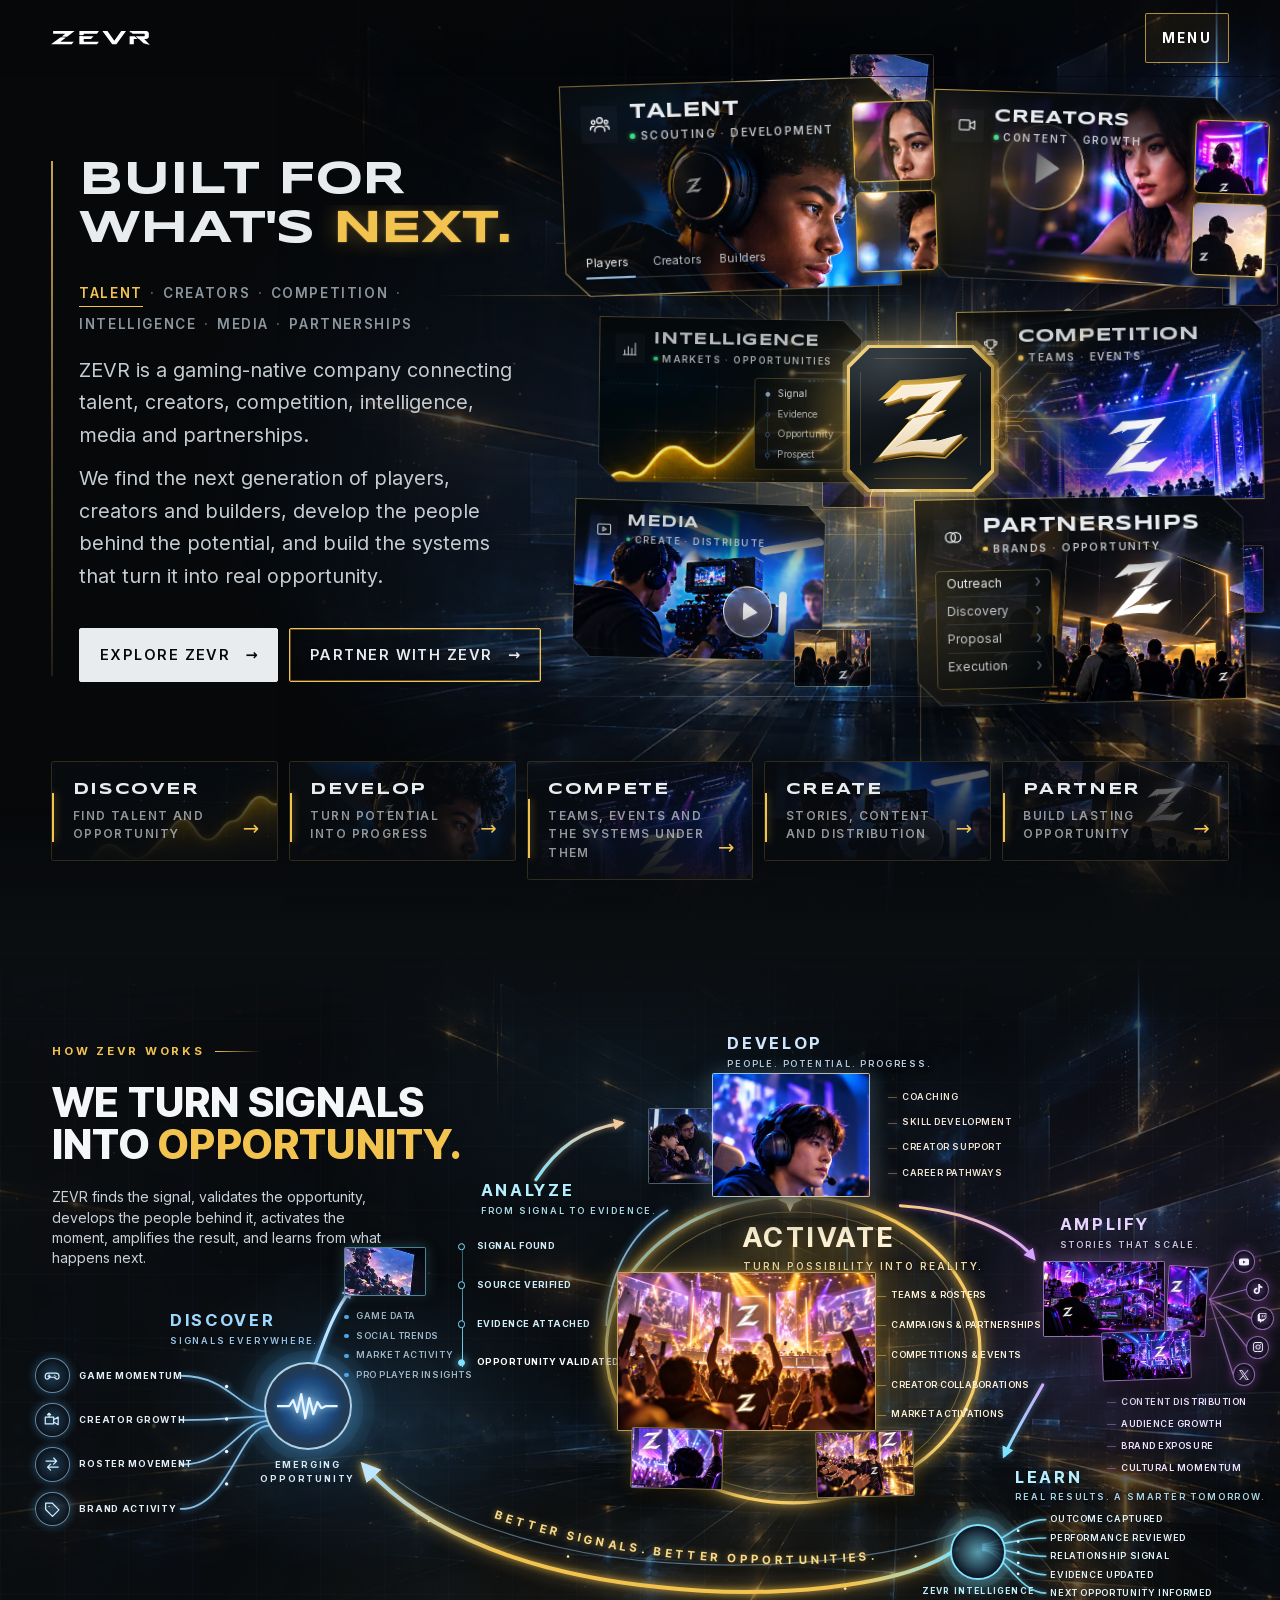
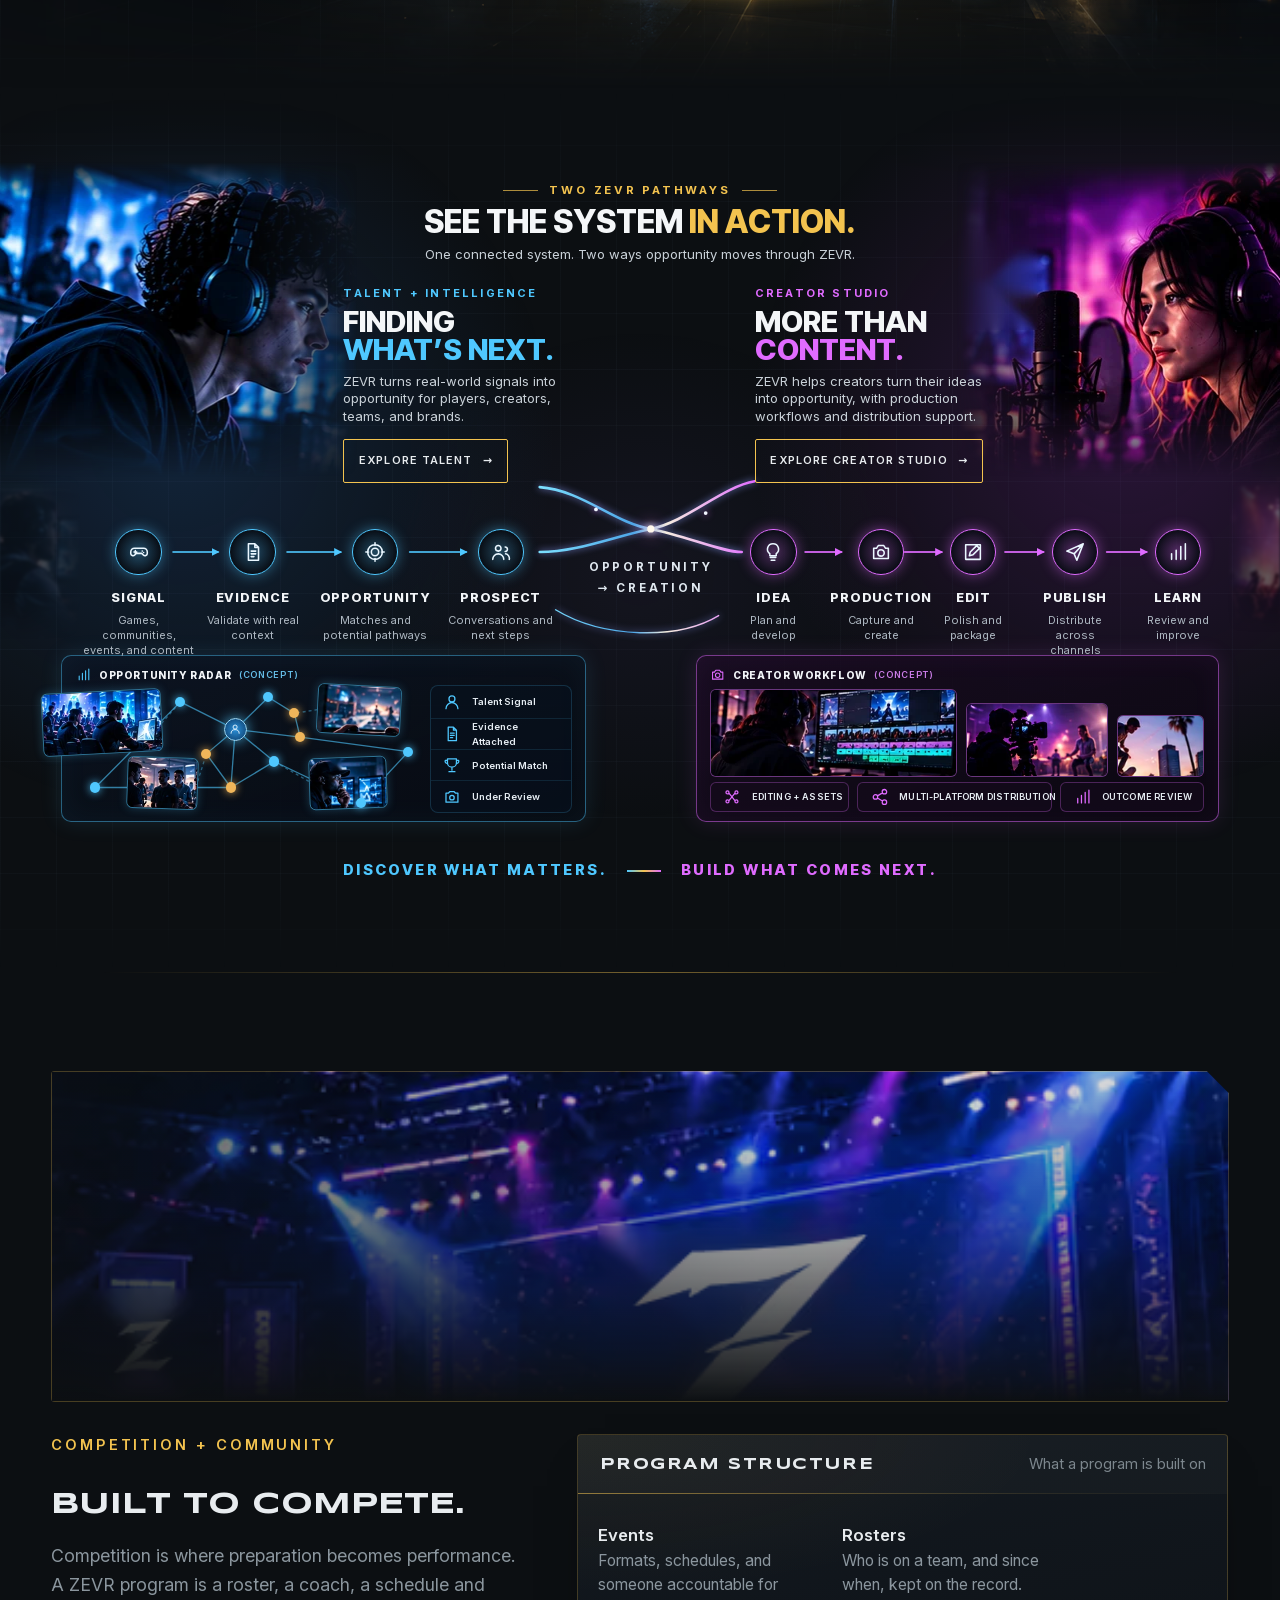
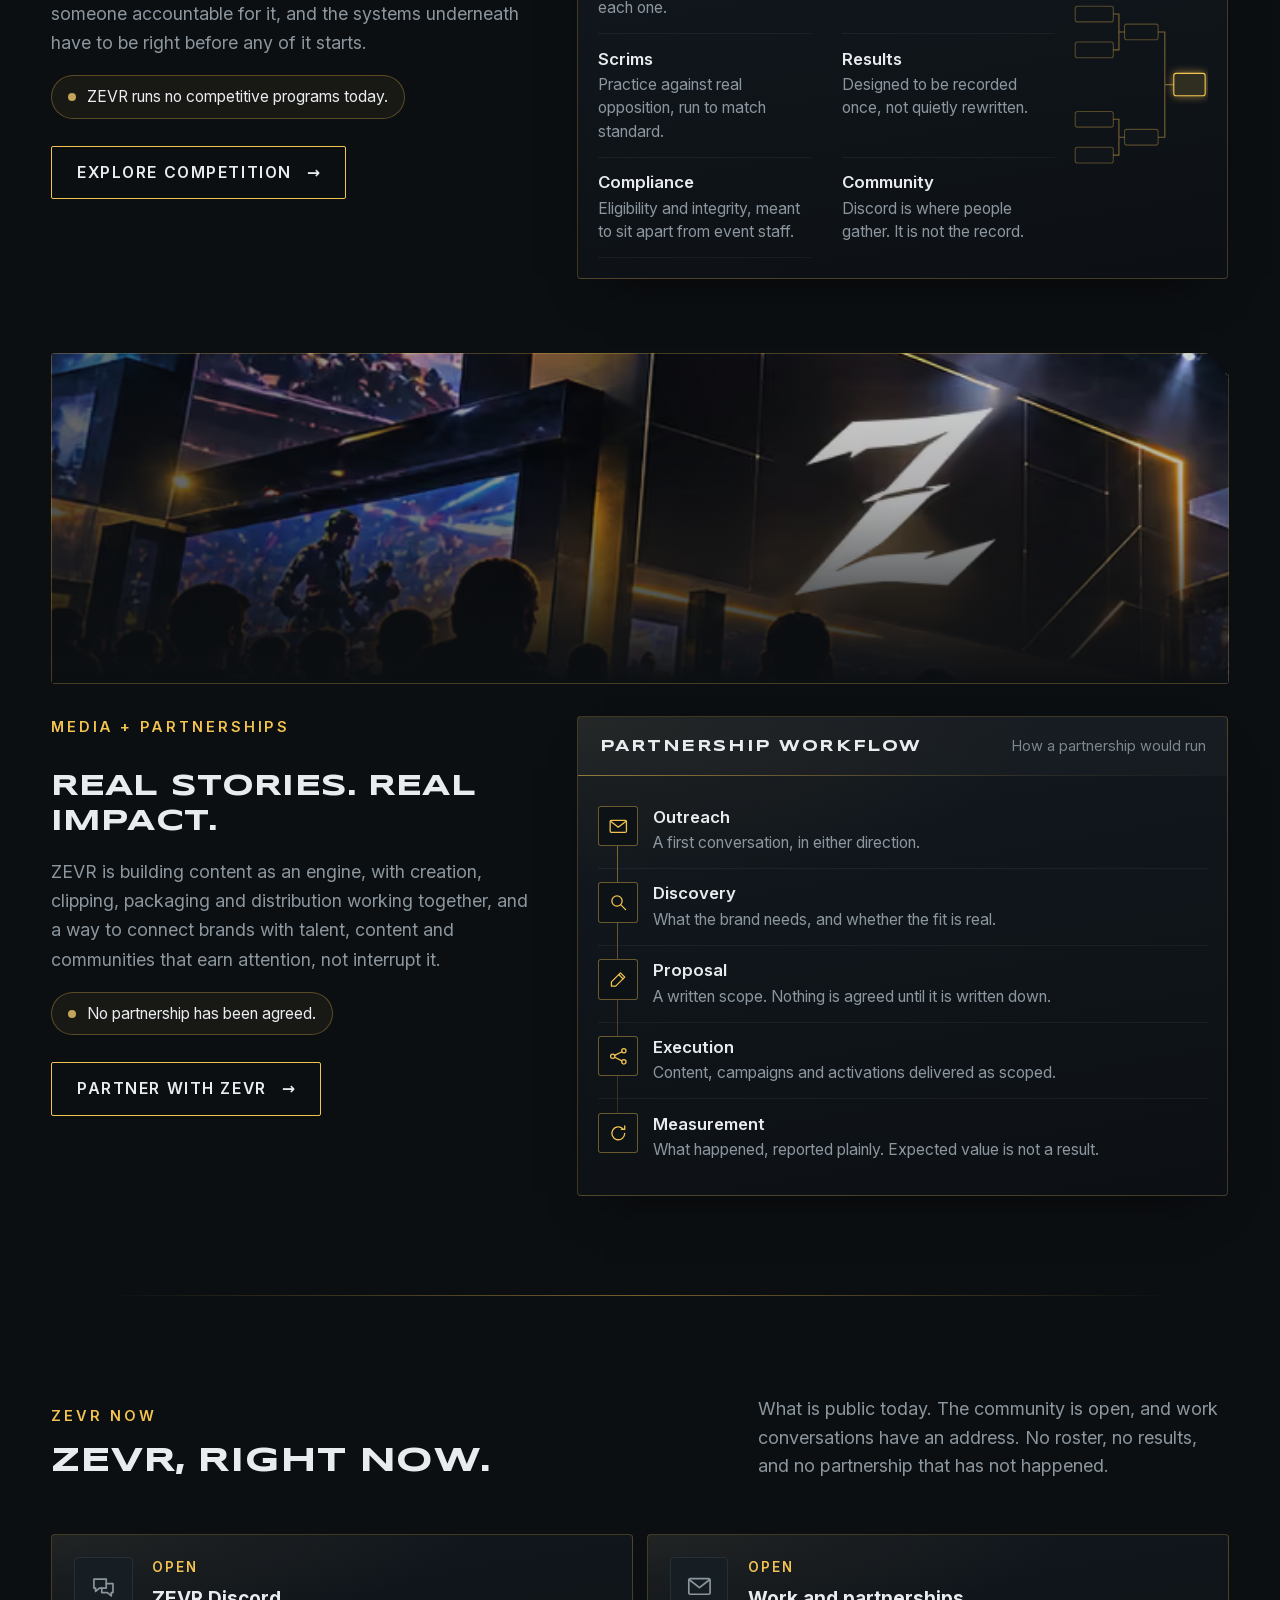
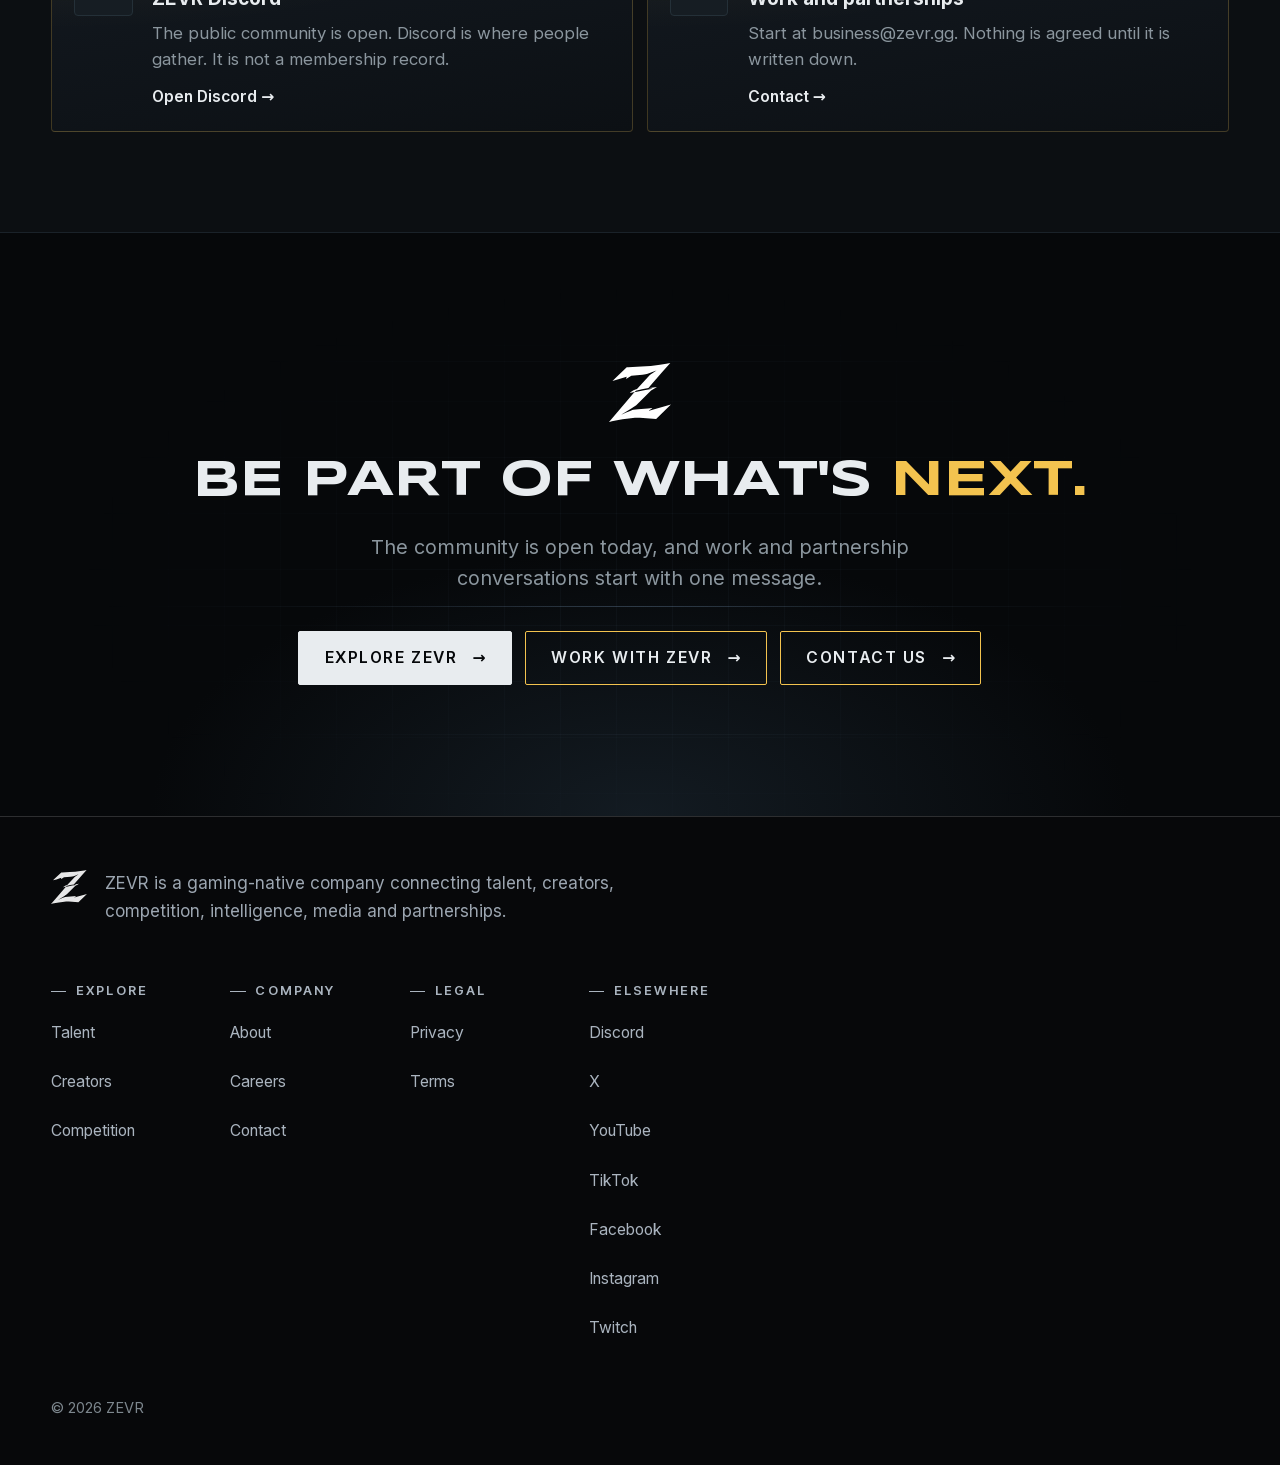
==== commit 44506e8a: "deploy: 2026-10-03T15:58:54.523Z" ====
--- a/index.html
+++ b/index.html
@@ -1 +1 @@
-<!DOCTYPE html><!--1a567a449d2f--><html lang="en" class="__variable_f367f3 __variable_a3c0d3 __variable_0d24fa __variable_cec71e"><head><meta charSet="utf-8"/><meta http-equiv="Content-Security-Policy" content="default-src &#x27;self&#x27;; base-uri &#x27;self&#x27;; object-src &#x27;none&#x27;; form-action &#x27;none&#x27;; img-src &#x27;self&#x27; data:; font-src &#x27;self&#x27;; style-src &#x27;self&#x27; &#x27;unsafe-inline&#x27;; script-src &#x27;self&#x27; &#x27;unsafe-inline&#x27;; connect-src &#x27;self&#x27;; frame-src &#x27;none&#x27;; worker-src &#x27;self&#x27;; manifest-src &#x27;self&#x27;; upgrade-insecure-requests"/><meta name="viewport" content="width=device-width, initial-scale=1"/><link rel="preload" as="image" href="/brand/ZEVR-WORDMARK-MASTER-REVERSE.svg"/><link rel="preload" as="image" href="/brand/ZEVR-SYMBOL-MASTER-REVERSE.svg"/><link rel="stylesheet" href="/_next/static/css/48002a0504152ab1.css" data-precedence="next"/><link rel="stylesheet" href="/_next/static/css/1af7b5d687c706e0.css" data-precedence="next"/><link rel="stylesheet" href="/_next/static/css/ee87d5dd72b4ee4c.css" data-precedence="next"/><link rel="preload" as="script" fetchPriority="low" href="/_next/static/chunks/webpack-dfdd8eb8a0347918.js"/><script src="/_next/static/chunks/4bd1b696-c023c6e3521b1417.js" async=""></script><script src="/_next/static/chunks/255-a85cef9cc3a04b12.js" async=""></script><script src="/_next/static/chunks/main-app-de9e8cc042bf46c4.js" async=""></script><script src="/_next/static/chunks/app/layout-d7951e21797304e3.js" async=""></script><script src="/_next/static/chunks/app/not-found-b82c610b7ae23fd4.js" async=""></script><script src="/_next/static/chunks/app/page-ae6afbd3c9e5996d.js" async=""></script><meta name="theme-color" content="#07080A"/><title>ZEVR · Talent, Creators, Competition, Intelligence, Media &amp; Partnerships</title><meta name="description" content="ZEVR is a gaming-native company connecting talent, creators, competition, intelligence, media and partnerships."/><meta name="application-name" content="ZEVR"/><meta name="referrer" content="strict-origin-when-cross-origin"/><meta name="robots" content="index, follow"/><link rel="canonical" href="https://zevr.gg/"/><meta property="og:title" content="ZEVR · Talent, Creators, Competition, Intelligence, Media &amp; Partnerships"/><meta property="og:description" content="ZEVR is a gaming-native company connecting talent, creators, competition, intelligence, media and partnerships."/><meta property="og:url" content="https://zevr.gg/"/><meta property="og:site_name" content="ZEVR"/><meta property="og:image" content="https://zevr.gg/og-1200x630.png"/><meta property="og:image:width" content="1200"/><meta property="og:image:height" content="630"/><meta property="og:image:alt" content="The ZEVR Forged Z on a dark field."/><meta property="og:type" content="website"/><meta name="twitter:card" content="summary_large_image"/><meta name="twitter:title" content="ZEVR · Talent, Creators, Competition, Intelligence, Media &amp; Partnerships"/><meta name="twitter:description" content="ZEVR is a gaming-native company connecting talent, creators, competition, intelligence, media and partnerships."/><meta name="twitter:image" content="https://zevr.gg/og-1200x630.png"/><link rel="icon" href="/icon.png?ed616ae502bbf61e" type="image/png" sizes="256x256"/><script src="/_next/static/chunks/polyfills-42372ed130431b0a.js" noModule=""></script></head><body><div hidden=""><!--$--><!--/$--></div><script>(function(){var d=document.documentElement;try{d.setAttribute('data-js','');if(!('IntersectionObserver' in window))return;if(window.matchMedia&&window.matchMedia('(prefers-reduced-motion: reduce)').matches)return;d.setAttribute('data-reveal','armed');setTimeout(function(){if(d.getAttribute('data-reveal')==='armed')d.removeAttribute('data-reveal')},2500)}catch(e){d.removeAttribute('data-reveal')}})();</script><div class="public_shell__0fFbZ"><a class="public_skip__I34RB" href="#main">Skip to content</a><header class="SiteHeader_header__o00N_ SiteHeader_top__m8Iw6"><div class="SiteHeader_inner__I2_ct"><a class="SiteHeader_home___Udff" href="#top" aria-label="ZEVR home"><img class="ZevrMark_mark__MMJmv SiteHeader_mark__0tIcP" src="/brand/ZEVR-WORDMARK-MASTER-REVERSE.svg" width="1496" height="217" loading="eager" decoding="async" alt="" aria-hidden="true"/></a><nav class="SiteHeader_desktopNav__EOqAl" aria-label="Primary"><ul class="SiteHeader_list__rX5Ze"><li><a class="SiteHeader_link__a7Cse" href="#about">About</a></li><li><a class="SiteHeader_link__a7Cse" href="#talent">Talent</a></li><li><a class="SiteHeader_link__a7Cse" href="#creators">Creators</a></li><li><a class="SiteHeader_link__a7Cse" href="#competition">Competition</a></li><li><a class="SiteHeader_link__a7Cse" href="#partners">Partnerships</a></li><li><a class="SiteHeader_link__a7Cse" href="/contact/">Contact</a></li></ul></nav><div class="SiteHeader_actions__Va_lB"><a class="SiteHeader_work__jPMdn" href="/contact/#work"><span class="SiteHeader_workLabel__k4QgU">Work With ZEVR</span><span class="SiteHeader_workArrow__YPyM0" aria-hidden="true"></span></a><button type="button" class="SiteHeader_menuBtn__I7ppF" aria-expanded="false" aria-controls="_R_4lb_" aria-haspopup="dialog">Menu</button></div></div></header><main id="main" class="public_main__UgfPB"><div class="home_home__dR9Y_"><section id="top" class="HomepageHero_hero__M45Dp" aria-labelledby="hero-title" data-hero="" data-active="talent"><div class="HomepageHero_backdrop__Wp_HJ" aria-hidden="true"><div class="HomepageHero_grid__5BwNM"></div><div class="HomepageHero_field__lNi69"></div><div class="HomepageHero_light__4vC_5"></div><div class="HomepageHero_rays__XgbJ7"></div><div class="HomepageHero_beams__kjcxM"></div><div class="HomepageHero_streaks__tYozg"><span></span><span></span><span></span></div><div class="HomepageHero_dust__rADcU"><span style="--x:58%;--y:18%;--s:2px;--d:0s"></span><span style="--x:66%;--y:72%;--s:1.5px;--d:3.2s"></span><span style="--x:74%;--y:30%;--s:1px;--d:6.1s"></span><span style="--x:81%;--y:58%;--s:2px;--d:1.4s"></span><span style="--x:88%;--y:22%;--s:1.5px;--d:4.7s"></span><span style="--x:93%;--y:80%;--s:1px;--d:2.3s"></span><span style="--x:62%;--y:48%;--s:1px;--d:7.4s"></span><span style="--x:96%;--y:44%;--s:1.5px;--d:5.5s"></span></div></div><div class="HomepageHero_inner__eYyaQ"><div class="HomepageHero_copy__JXjgP"><h1 id="hero-title" class="HomepageHero_headline__UZ4XV"><span class="HomepageHero_line__XEV4m"><span class="HomepageHero_lineInner__KR_uU">BUILT FOR</span></span> <span class="HomepageHero_line__XEV4m HomepageHero_lineNext__CJQUR"><span class="HomepageHero_lineInner__KR_uU">WHAT&#x27;S<!-- --> <span class="HomepageHero_accent__v6JGx">NEXT.</span></span></span></h1><ul class="HomepageHero_areas__V_bs5" aria-label="What ZEVR works across"><li data-area="talent" data-active="">Talent</li><li data-area="creators">Creators</li><li data-area="competition">Competition</li><li data-area="intelligence">Intelligence</li><li data-area="media">Media</li><li data-area="partnerships">Partnerships</li></ul><p class="HomepageHero_body__wn8_8">ZEVR is a gaming-native company connecting talent, creators, competition, intelligence, media and partnerships.</p><p class="HomepageHero_body__wn8_8">We find the next generation of players, creators and builders, develop the people behind the potential, and build the systems that turn it into real opportunity.</p><div class="HomepageHero_actions__Esxfx"><a class="CTA_cta__ZyuCa CTA_signal__VNJYl" href="#about"><span>Explore ZEVR</span><span class="CTA_arrow__38ELd" aria-hidden="true">→</span></a><a class="CTA_cta__ZyuCa CTA_frame__1Czgm" href="/contact/#partner"><span>Partner With ZEVR</span><span class="CTA_arrow__38ELd" aria-hidden="true">→</span></a></div></div><div class="HeroNetwork_network__0CdEZ" data-network="" aria-hidden="true"><div class="HeroNetwork_stage__esHLz" data-stage=""><span class="HeroNetwork_tile__6AmgD" style="--x:40;--y:-7;--w:12;--pd:3;--z:1;--enter:900ms;--drift:15s"><img src="/media/hero/modules/tile-screen.webp" alt="" loading="lazy" decoding="async"/></span><span class="HeroNetwork_tile__6AmgD" style="--x:86;--y:63;--w:13;--pd:3;--z:1;--enter:990ms;--drift:17.3s"><img src="/media/hero/modules/frag-arena.webp" alt="" loading="lazy" decoding="async"/></span><span class="HeroNetwork_tile__6AmgD" style="--x:32;--y:75;--w:11;--pd:6;--z:4;--enter:1080ms;--drift:19.6s"><img src="/media/hero/modules/frag-crowd.webp" alt="" loading="lazy" decoding="async"/></span><span class="HeroNetwork_tile__6AmgD" style="--x:93;--y:23;--w:8;--pd:6;--z:4;--enter:1170ms;--drift:21.9s"><img src="/media/hero/modules/frag-portrait.webp" alt="" loading="lazy" decoding="async"/></span><span class="HeroNetwork_tile__6AmgD" style="--x:36;--y:51;--w:9;--pd:3;--z:1;--enter:1260ms;--drift:24.2s"><img src="/media/hero/modules/frag-glow.webp" alt="" loading="lazy" decoding="async"/></span><svg class="HeroNetwork_wires__u_x16" viewBox="0 0 100 90" preserveAspectRatio="none" aria-hidden="true" focusable="false"><path class="HeroNetwork_trace__YCKLG" d="M-2 20 H14 L30 32.5 H39.5"></path><path class="HeroNetwork_trace__YCKLG" d="M102 16 H86 L71 30 H60.5"></path><path class="HeroNetwork_trace__YCKLG" d="M-2 70 H12 L30 58 H39.5 V55.5"></path><path class="HeroNetwork_trace__YCKLG" d="M102 80 H88 L70 58 H60.5 V55.5"></path><path class="HeroNetwork_trace__YCKLG" d="M50 34.5 V-4"></path><path class="HeroNetwork_trace__YCKLG" d="M50 55.5 V94"></path><circle class="HeroNetwork_flare__kansE" cx="30" cy="32.5" r="0.7"></circle><circle class="HeroNetwork_flare__kansE" cx="71" cy="30" r="0.7"></circle><circle class="HeroNetwork_flare__kansE" cx="30" cy="58" r="0.6"></circle><circle class="HeroNetwork_flare__kansE" cx="70" cy="58" r="0.6"></circle><g data-wire="talent" data-active=""><path class="HeroNetwork_wire__Kis2I" d="M44 34.5 V14 H23" pathLength="100"></path><path class="HeroNetwork_boot__QotO5" d="M44 34.5 V14 H23" pathLength="100"></path><path class="HeroNetwork_pulse__lp7t_" d="M44 34.5 V14 H23" pathLength="100"></path></g><g data-wire="creators"><path class="HeroNetwork_wire__Kis2I" d="M56 34.5 V12 H73" pathLength="100"></path><path class="HeroNetwork_boot__QotO5" d="M56 34.5 V12 H73" pathLength="100"></path><path class="HeroNetwork_pulse__lp7t_" d="M56 34.5 V12 H73" pathLength="100"></path></g><g data-wire="competition"><path class="HeroNetwork_wire__Kis2I" d="M60.5 43 H77" pathLength="100"></path><path class="HeroNetwork_boot__QotO5" d="M60.5 43 H77" pathLength="100"></path><path class="HeroNetwork_pulse__lp7t_" d="M60.5 43 H77" pathLength="100"></path></g><g data-wire="intelligence"><path class="HeroNetwork_wire__Kis2I" d="M39.5 42 H23" pathLength="100"></path><path class="HeroNetwork_boot__QotO5" d="M39.5 42 H23" pathLength="100"></path><path class="HeroNetwork_pulse__lp7t_" d="M39.5 42 H23" pathLength="100"></path></g><g data-wire="media"><path class="HeroNetwork_wire__Kis2I" d="M44 55.5 V68 H18.5" pathLength="100"></path><path class="HeroNetwork_boot__QotO5" d="M44 55.5 V68 H18.5" pathLength="100"></path><path class="HeroNetwork_pulse__lp7t_" d="M44 55.5 V68 H18.5" pathLength="100"></path></g><g data-wire="partnerships"><path class="HeroNetwork_wire__Kis2I" d="M56 55.5 V71 H73" pathLength="100"></path><path class="HeroNetwork_boot__QotO5" d="M56 55.5 V71 H73" pathLength="100"></path><path class="HeroNetwork_pulse__lp7t_" d="M56 55.5 V71 H73" pathLength="100"></path></g></svg><div class="HeroNetwork_slot__ndhg8" data-card="talent" data-depth="3" data-layer="front" data-slot="0" data-active="" style="--x:1;--y:0;--w:44;--tilt:4deg;--turn:-2deg;--depth:3;--scale:1.05;--z:7;--from-x:0px;--from-y:-22px;--enter:700ms;--drift:9s;--drift-delay:0s"><div class="HeroNetwork_pose__aCe2U"><div class="HeroNetworkCard_card__1IgJS" data-body="tabs" data-panel="left" data-thumbs=""><picture class="HeroNetworkCard_media__BKmdK"><source type="image/avif" srcSet="/media/hero/modules/talent.avif"/><img src="/media/hero/modules/talent.webp" alt="" loading="lazy" decoding="async"/></picture><div class="HeroNetworkCard_head__yTzJS"><span class="HeroNetworkCard_icon__nZ5sH"><svg viewBox="0 0 24 24" width="24" height="24" fill="none" stroke="currentColor" stroke-width="1.5" stroke-linecap="round" stroke-linejoin="round" aria-hidden="true" focusable="false"><circle cx="12" cy="7.5" r="3"></circle><path d="M6.5 19.5v-1.2a4.3 4.3 0 0 1 4.3-4.3h2.4a4.3 4.3 0 0 1 4.3 4.3v1.2"></path><circle cx="5" cy="9.5" r="2"></circle><path d="M1.8 17.5v-.6a3 3 0 0 1 3-3h1"></path><circle cx="19" cy="9.5" r="2"></circle><path d="M22.2 17.5v-.6a3 3 0 0 0-3-3h-1"></path></svg></span><span class="HeroNetworkCard_titles__GbR9X"><span class="HeroNetworkCard_name___x66i">Talent</span><span class="HeroNetworkCard_line__YCgmJ">Scouting · Development</span></span></div><div class="HeroNetworkCard_body__IRXPn"><span class="HeroNetworkCard_tabs__dLFfk"><span class="HeroNetworkCard_tab__vXDe9">Players</span><span class="HeroNetworkCard_tab__vXDe9">Creators</span><span class="HeroNetworkCard_tab__vXDe9">Builders</span><span class="HeroNetworkCard_tabMarker__kyqxu"></span></span><span class="HeroNetworkCard_rows__IJN4V"><span class="HeroNetworkCard_profile__fjWQb"><span class="HeroNetworkCard_avatar__kVpia"></span><span class="HeroNetworkCard_bars__9nKD6"><span></span><span></span></span></span><span class="HeroNetworkCard_profile__fjWQb"><span class="HeroNetworkCard_avatar__kVpia"></span><span class="HeroNetworkCard_bars__9nKD6"><span></span><span></span></span></span><span class="HeroNetworkCard_profile__fjWQb"><span class="HeroNetworkCard_avatar__kVpia"></span><span class="HeroNetworkCard_bars__9nKD6"><span></span><span></span></span></span></span></div></div><span class="HeroNetwork_thumbs__yPyRF"><span class="HeroNetwork_thumb__lPyQj"><img src="/media/hero/modules/tile-scout-a.webp" alt="" loading="lazy" decoding="async"/></span><span class="HeroNetwork_thumb__lPyQj"><img src="/media/hero/modules/tile-scout-b.webp" alt="" loading="lazy" decoding="async"/></span></span></div></div><div class="HeroNetwork_slot__ndhg8" data-card="creators" data-depth="3" data-layer="front" data-slot="1" style="--x:52;--y:-1;--w:42;--tilt:-4deg;--turn:2deg;--depth:3;--scale:1.03;--z:7;--from-x:28px;--from-y:6px;--enter:770ms;--drift:10.3s;--drift-delay:-1.7s"><div class="HeroNetwork_pose__aCe2U"><div class="HeroNetworkCard_card__1IgJS" data-body="stages" data-panel="left" data-thumbs=""><picture class="HeroNetworkCard_media__BKmdK"><source type="image/avif" srcSet="/media/hero/modules/creators.avif"/><img src="/media/hero/modules/creators.webp" alt="" loading="lazy" decoding="async"/></picture><div class="HeroNetworkCard_head__yTzJS"><span class="HeroNetworkCard_icon__nZ5sH"><svg viewBox="0 0 24 24" width="24" height="24" fill="none" stroke="currentColor" stroke-width="1.5" stroke-linecap="round" stroke-linejoin="round" aria-hidden="true" focusable="false"><rect x="2.5" y="6" width="13" height="12" rx="1.5"></rect><path d="M15.5 10.5l6-3.5v10l-6-3.5"></path></svg></span><span class="HeroNetworkCard_titles__GbR9X"><span class="HeroNetworkCard_name___x66i">Creators</span><span class="HeroNetworkCard_line__YCgmJ">Content · Growth</span></span></div><div class="HeroNetworkCard_body__IRXPn"><span class="HeroNetworkCard_frame__F_Qpu"><span class="HeroNetworkCard_play__Bx2jw"></span></span><span class="HeroNetworkCard_track__Inmvj"><span class="HeroNetworkCard_stage__xxSvg">Draft</span><span class="HeroNetworkCard_stage__xxSvg">Editing</span><span class="HeroNetworkCard_stage__xxSvg">Creator review</span><span class="HeroNetworkCard_stage__xxSvg">Published</span></span></div></div><span class="HeroNetwork_thumbs__yPyRF"><span class="HeroNetwork_thumb__lPyQj"><img src="/media/hero/modules/tile-stream.webp" alt="" loading="lazy" decoding="async"/></span><span class="HeroNetwork_thumb__lPyQj"><img src="/media/hero/modules/tile-field.webp" alt="" loading="lazy" decoding="async"/></span></span></div></div><div class="HeroNetwork_slot__ndhg8" data-card="competition" data-depth="2" data-layer="front" data-slot="2" style="--x:56;--y:30;--w:42;--tilt:-3deg;--turn:-0.8deg;--depth:2;--scale:1.04;--z:5;--from-x:28px;--from-y:6px;--enter:880ms;--drift:11.6s;--drift-delay:-3.4s"><div class="HeroNetwork_pose__aCe2U"><div class="HeroNetworkCard_card__1IgJS" data-body="bracket" data-panel="left"><picture class="HeroNetworkCard_media__BKmdK"><source type="image/avif" srcSet="/media/hero/modules/competition.avif"/><img src="/media/hero/modules/competition.webp" alt="" loading="lazy" decoding="async"/></picture><div class="HeroNetworkCard_head__yTzJS"><span class="HeroNetworkCard_icon__nZ5sH"><svg viewBox="0 0 24 24" width="24" height="24" fill="none" stroke="currentColor" stroke-width="1.5" stroke-linecap="round" stroke-linejoin="round" aria-hidden="true" focusable="false"><path d="M7.5 3.5h9v5.5a4.5 4.5 0 0 1-9 0z"></path><path d="M7.5 5.5H4.5v1.5a3 3 0 0 0 3 3"></path><path d="M16.5 5.5h3v1.5a3 3 0 0 1-3 3"></path><path d="M12 13.5v4"></path><path d="M8 20.5h8M9.5 17.5h5"></path></svg></span><span class="HeroNetworkCard_titles__GbR9X"><span class="HeroNetworkCard_name___x66i">Competition</span><span class="HeroNetworkCard_line__YCgmJ">Teams · Events</span></span></div><div class="HeroNetworkCard_body__IRXPn"><svg class="HeroNetworkCard_bracket__q68_5" viewBox="0 0 120 64" preserveAspectRatio="xMinYMid meet"><rect x="1" y="2" width="30" height="10"></rect><rect x="1" y="18" width="30" height="10"></rect><rect x="1" y="36" width="30" height="10"></rect><rect x="1" y="52" width="30" height="10"></rect><path d="M31 7 H38 V23 H31 M38 15 H45"></path><path d="M31 41 H38 V57 H31 M38 49 H45"></path><rect x="45" y="10" width="30" height="10"></rect><rect x="45" y="44" width="30" height="10"></rect><path d="M75 15 H82 V49 H75 M82 32 H89"></path><rect class="HeroNetworkCard_final__JPTzY" x="89" y="27" width="30" height="10"></rect></svg><span class="HeroNetworkCard_parts__V2LmB"><span>Events</span><span>Rosters</span><span>Scrims</span><span>Results</span></span></div></div></div></div><div class="HeroNetwork_slot__ndhg8" data-card="intelligence" data-depth="1" data-layer="mid" data-slot="3" style="--x:3;--y:30;--w:40;--tilt:6deg;--turn:0.6deg;--depth:1;--scale:0.94;--z:3;--from-x:-28px;--from-y:6px;--enter:990ms;--drift:12.9s;--drift-delay:-5.1s"><div class="HeroNetwork_pose__aCe2U"><div class="HeroNetworkCard_card__1IgJS" data-body="chain" data-panel="right"><picture class="HeroNetworkCard_media__BKmdK"><source type="image/avif" srcSet="/media/hero/modules/intelligence.avif"/><img src="/media/hero/modules/intelligence.webp" alt="" loading="lazy" decoding="async"/></picture><div class="HeroNetworkCard_head__yTzJS"><span class="HeroNetworkCard_icon__nZ5sH"><svg viewBox="0 0 24 24" width="24" height="24" fill="none" stroke="currentColor" stroke-width="1.5" stroke-linecap="round" stroke-linejoin="round" aria-hidden="true" focusable="false"><path d="M5 20V14M10 20V9M15 20V11.5M20 20V4"></path><path d="M3 20.5h18"></path></svg></span><span class="HeroNetworkCard_titles__GbR9X"><span class="HeroNetworkCard_name___x66i">Intelligence</span><span class="HeroNetworkCard_line__YCgmJ">Markets · Opportunities</span></span></div><div class="HeroNetworkCard_body__IRXPn"><span class="HeroNetworkCard_chain__QE63i"><span class="HeroNetworkCard_link__AF1bS"><span class="HeroNetworkCard_dot___amnQ"></span>Signal</span><span class="HeroNetworkCard_link__AF1bS"><span class="HeroNetworkCard_dot___amnQ"></span>Evidence</span><span class="HeroNetworkCard_link__AF1bS"><span class="HeroNetworkCard_dot___amnQ"></span>Opportunity</span><span class="HeroNetworkCard_link__AF1bS"><span class="HeroNetworkCard_dot___amnQ"></span>Prospect</span><span class="HeroNetworkCard_scan__ErY7l"></span></span></div></div></div></div><div class="HeroNetwork_slot__ndhg8" data-card="media" data-depth="1" data-layer="mid" data-slot="4" style="--x:-1;--y:56;--w:39;--tilt:5deg;--turn:1.5deg;--depth:1;--scale:0.92;--z:2;--from-x:-28px;--from-y:6px;--enter:1060ms;--drift:14.2s;--drift-delay:-6.8s"><div class="HeroNetwork_pose__aCe2U"><div class="HeroNetworkCard_card__1IgJS" data-body="timeline" data-panel="bottom"><picture class="HeroNetworkCard_media__BKmdK"><source type="image/avif" srcSet="/media/hero/modules/media.avif"/><img src="/media/hero/modules/media.webp" alt="" loading="lazy" decoding="async"/></picture><div class="HeroNetworkCard_head__yTzJS"><span class="HeroNetworkCard_icon__nZ5sH"><svg viewBox="0 0 24 24" width="24" height="24" fill="none" stroke="currentColor" stroke-width="1.5" stroke-linecap="round" stroke-linejoin="round" aria-hidden="true" focusable="false"><rect x="2.5" y="4.5" width="19" height="15" rx="1.5"></rect><path d="M10 9v6l5-3z"></path></svg></span><span class="HeroNetworkCard_titles__GbR9X"><span class="HeroNetworkCard_name___x66i">Media</span><span class="HeroNetworkCard_line__YCgmJ">Create · Distribute</span></span></div><div class="HeroNetworkCard_body__IRXPn"><span class="HeroNetworkCard_chips__Pj_wA"><span>Clip</span><span>Package</span><span>Distribute</span></span><span class="HeroNetworkCard_timeline__cQSYw"><span class="HeroNetworkCard_lane__t9TDy"><span></span><span></span><span></span></span><span class="HeroNetworkCard_lane__t9TDy"><span></span><span></span></span><svg class="HeroNetworkCard_wave__IyHBB" viewBox="0 0 100 12" preserveAspectRatio="none"><path d="M0 6 L4 4 L7 8 L10 3 L13 9 L16 5 L20 7 L23 2 L26 10 L30 5 L33 7 L37 4 L40 8 L44 3 L47 9 L51 6 L54 4 L58 8 L61 2 L65 10 L68 5 L72 7 L75 3 L79 9 L82 5 L86 7 L89 4 L93 8 L96 5 L100 6"></path></svg><span class="HeroNetworkCard_playhead___JYTv"></span></span></div></div></div></div><div class="HeroNetwork_slot__ndhg8" data-card="partnerships" data-depth="3" data-layer="front" data-slot="5" style="--x:50;--y:56.5;--w:46;--tilt:3deg;--turn:-1.2deg;--depth:3;--scale:1.02;--z:7;--from-x:0px;--from-y:22px;--enter:1050ms;--drift:15.5s;--drift-delay:-8.5s"><div class="HeroNetwork_pose__aCe2U"><div class="HeroNetworkCard_card__1IgJS" data-body="list" data-panel="left"><picture class="HeroNetworkCard_media__BKmdK"><source type="image/avif" srcSet="/media/hero/modules/partnerships.avif"/><img src="/media/hero/modules/partnerships.webp" alt="" loading="lazy" decoding="async"/></picture><div class="HeroNetworkCard_head__yTzJS"><span class="HeroNetworkCard_icon__nZ5sH"><svg viewBox="0 0 24 24" width="24" height="24" fill="none" stroke="currentColor" stroke-width="1.5" stroke-linecap="round" stroke-linejoin="round" aria-hidden="true" focusable="false"><circle cx="9" cy="12" r="5.5"></circle><circle cx="15" cy="12" r="5.5"></circle></svg></span><span class="HeroNetworkCard_titles__GbR9X"><span class="HeroNetworkCard_name___x66i">Partnerships</span><span class="HeroNetworkCard_line__YCgmJ">Brands · Opportunity</span></span></div><div class="HeroNetworkCard_body__IRXPn"><span class="HeroNetworkCard_list__EeGpn"><span class="HeroNetworkCard_listRow___Z8oe">Outreach<span class="HeroNetworkCard_chevron__sXDY5">›</span></span><span class="HeroNetworkCard_listRow___Z8oe">Discovery<span class="HeroNetworkCard_chevron__sXDY5">›</span></span><span class="HeroNetworkCard_listRow___Z8oe">Proposal<span class="HeroNetworkCard_chevron__sXDY5">›</span></span><span class="HeroNetworkCard_listRow___Z8oe">Execution<span class="HeroNetworkCard_chevron__sXDY5">›</span></span></span></div></div></div></div><div class="HeroNetwork_core__QuHhv" data-core=""><span class="HeroNetwork_coreCircuit__p_tPG"></span><span class="HeroNetwork_coreHalo__1CPHC"></span><span class="HeroNetwork_coreFrameGlow__TrInK"></span><span class="HeroNetwork_coreRing__UffB3"></span><span class="HeroNetwork_corePlate__4LVy_"><span class="HeroNetwork_coreSheen__O13kM"></span><span class="HeroNetwork_markGlow__G4Tsa"></span><span class="HeroNetwork_markGlow__G4Tsa HeroNetwork_markGlowTight__CgqsY"></span><span class="HeroNetwork_markDepth__NSmRF" style="--i:6"></span><span class="HeroNetwork_markDepth__NSmRF" style="--i:5"></span><span class="HeroNetwork_markDepth__NSmRF" style="--i:4"></span><span class="HeroNetwork_markDepth__NSmRF" style="--i:3"></span><span class="HeroNetwork_markDepth__NSmRF" style="--i:2"></span><span class="HeroNetwork_markDepth__NSmRF" style="--i:1"></span><img class="ZevrMark_mark__MMJmv HeroNetwork_mark__sHmzg" src="/brand/ZEVR-SYMBOL-MASTER-REVERSE.svg" width="999" height="934" loading="eager" decoding="async" alt="" aria-hidden="true"/><span class="HeroNetwork_markShine__D0cW1"></span></span></div></div></div></div><div class="HomepageHero_handoff__ue5M7"><ul aria-label="Where to go from here"><li><a href="/talent/" class="HomepageHero_handoffItem__sdj1F"><picture class="HomepageHero_handoffMedia__9sGWK" aria-hidden="true"><source type="image/avif" srcSet="/media/hero/modules/intelligence.avif"/><img src="/media/hero/modules/intelligence.webp" alt="" loading="lazy" decoding="async"/></picture><span class="HomepageHero_handoffName__m8Mmp">Discover</span><span class="HomepageHero_handoffLine__i0CQK">Find talent and opportunity</span><span class="HomepageHero_handoffArrow__3_kRd" aria-hidden="true">→</span></a></li><li><a href="#how" class="HomepageHero_handoffItem__sdj1F"><picture class="HomepageHero_handoffMedia__9sGWK" aria-hidden="true"><source type="image/avif" srcSet="/media/hero/modules/talent.avif"/><img src="/media/hero/modules/talent.webp" alt="" loading="lazy" decoding="async"/></picture><span class="HomepageHero_handoffName__m8Mmp">Develop</span><span class="HomepageHero_handoffLine__i0CQK">Turn potential into progress</span><span class="HomepageHero_handoffArrow__3_kRd" aria-hidden="true">→</span></a></li><li><a href="/compete/" class="HomepageHero_handoffItem__sdj1F"><picture class="HomepageHero_handoffMedia__9sGWK" aria-hidden="true"><source type="image/avif" srcSet="/media/hero/modules/competition.avif"/><img src="/media/hero/modules/competition.webp" alt="" loading="lazy" decoding="async"/></picture><span class="HomepageHero_handoffName__m8Mmp">Compete</span><span class="HomepageHero_handoffLine__i0CQK">Teams, events and the systems under them</span><span class="HomepageHero_handoffArrow__3_kRd" aria-hidden="true">→</span></a></li><li><a href="/creators/" class="HomepageHero_handoffItem__sdj1F"><picture class="HomepageHero_handoffMedia__9sGWK" aria-hidden="true"><source type="image/avif" srcSet="/media/hero/modules/media.avif"/><img src="/media/hero/modules/media.webp" alt="" loading="lazy" decoding="async"/></picture><span class="HomepageHero_handoffName__m8Mmp">Create</span><span class="HomepageHero_handoffLine__i0CQK">Stories, content and distribution</span><span class="HomepageHero_handoffArrow__3_kRd" aria-hidden="true">→</span></a></li><li><a href="/contact/#partner" class="HomepageHero_handoffItem__sdj1F"><picture class="HomepageHero_handoffMedia__9sGWK" aria-hidden="true"><source type="image/avif" srcSet="/media/hero/modules/partnerships.avif"/><img src="/media/hero/modules/partnerships.webp" alt="" loading="lazy" decoding="async"/></picture><span class="HomepageHero_handoffName__m8Mmp">Partner</span><span class="HomepageHero_handoffLine__i0CQK">Build lasting opportunity</span><span class="HomepageHero_handoffArrow__3_kRd" aria-hidden="true">→</span></a></li></ul></div></section><section id="about" class="HowZevrWorks_section__GFMJG" aria-labelledby="about-title" data-hzw=""><div class="HowZevrWorks_ground__wUXY1" aria-hidden="true"></div><div id="how" class="HowZevrWorks_frame__H_V9s"><header class="HowZevrWorks_head__5LWRt" data-part="" style="--x:4.0669856459330145%;--y:3.79746835443038%;--w:33.49282296650718%"><p class="HowZevrWorks_eyebrow__8JV_D">How ZEVR works</p><h2 id="about-title" class="HowZevrWorks_h2__qHuhu">We turn signals<br/>into<!-- --> <span class="HowZevrWorks_accent___M1V4">opportunity.</span></h2><p class="HowZevrWorks_intro__JVv7y">ZEVR finds the signal, validates the opportunity, develops the people behind it, activates the moment, amplifies the result, and learns from what happens next.</p></header><span class="HowZevrWorks_pool__EpHP1 HowZevrWorks_poolBlue__nncJJ" data-part="" style="--x:11.961722488038278%;--y:39.24050632911392%;--w:33.49282296650718%;--h:53.16455696202531%" aria-hidden="true"></span><span class="HowZevrWorks_pool__EpHP1 HowZevrWorks_poolGold__s0xUt" data-part="" style="--x:44.25837320574163%;--y:29.11392405063291%;--w:35.88516746411483%;--h:59.49367088607595%" aria-hidden="true"></span><span class="HowZevrWorks_pool__EpHP1 HowZevrWorks_poolViolet__5jc5Q" data-part="" style="--x:74.16267942583733%;--y:29.11392405063291%;--w:25.11961722488038%;--h:48.10126582278481%" aria-hidden="true"></span><svg class="HowZevrWorks_paths__p_7fx" viewBox="0 70 1672 790" preserveAspectRatio="none" aria-hidden="true" focusable="false"><defs><linearGradient id="hzw-ring" x1="0" y1="0" x2="1" y2="1"><stop offset="0" stop-color="#4ea7e8"></stop><stop offset="0.35" stop-color="#f3c34f"></stop><stop offset="1" stop-color="#f6d27a"></stop></linearGradient><linearGradient id="hzw-warm" gradientUnits="userSpaceOnUse" x1="700" y1="280" x2="812" y2="206"><stop offset="0" stop-color="#7fe3ff"></stop><stop offset="1" stop-color="#f2c79a"></stop></linearGradient><linearGradient id="hzw-media" gradientUnits="userSpaceOnUse" x1="1176" y1="314" x2="1350" y2="382"><stop offset="0" stop-color="#f6d27a"></stop><stop offset="1" stop-color="#d6a8ff"></stop></linearGradient><linearGradient id="hzw-back" gradientUnits="userSpaceOnUse" x1="1362" y1="548" x2="1312" y2="640"><stop offset="0" stop-color="#d6a8ff"></stop><stop offset="1" stop-color="#7fe3ff"></stop></linearGradient><linearGradient id="hzw-return" gradientUnits="userSpaceOnUse" x1="1250" y1="0" x2="478" y2="0"><stop offset="0" stop-color="#7fe3ff"></stop><stop offset="0.18" stop-color="#f3c34f"></stop><stop offset="0.78" stop-color="#f3c34f"></stop><stop offset="1" stop-color="#9ed8ff"></stop></linearGradient><radialGradient id="hzw-pool" cx="0.5" cy="0.45" r="0.55"><stop offset="0" stop-color="#f3c34f" stop-opacity="0.24"></stop><stop offset="0.7" stop-color="#f3c34f" stop-opacity="0.05"></stop><stop offset="1" stop-color="#f3c34f" stop-opacity="0"></stop></radialGradient><marker id="hzw-head-blue" viewBox="0 0 10 10" refX="7" refY="5" markerWidth="3.5" markerHeight="3.5" orient="auto-start-reverse"><path d="M0 0 L10 5 L0 10 z" style="fill:#bfe6ff"></path></marker><marker id="hzw-head-warm" viewBox="0 0 10 10" refX="7" refY="5" markerWidth="3.5" markerHeight="3.5" orient="auto-start-reverse"><path d="M0 0 L10 5 L0 10 z" style="fill:#f2c79a"></path></marker><marker id="hzw-head-violet" viewBox="0 0 10 10" refX="7" refY="5" markerWidth="4" markerHeight="4" orient="auto-start-reverse"><path d="M0 0 L10 5 L0 10 z" style="fill:#d6a8ff"></path></marker><marker id="hzw-head-cyan" viewBox="0 0 10 10" refX="7" refY="5" markerWidth="4" markerHeight="4" orient="auto-start-reverse"><path d="M0 0 L10 5 L0 10 z" style="fill:#7fe3ff"></path></marker><marker id="hzw-head-return" viewBox="0 0 10 10" refX="6" refY="5" markerWidth="5" markerHeight="5" orient="auto-start-reverse"><path d="M0 0 L10 5 L0 10 z" style="fill:#bfe6ff"></path></marker><path id="hzw-return-text" d="M646 722 C 790 770, 960 794, 1150 776"></path></defs><g class="HowZevrWorks_converge__H_XS6" data-seg="0"><path pathLength="100" d="M236 536 C 300 536, 312 583, 352 583"></path><path pathLength="100" d="M236 594 C 300 594, 312 589, 352 589"></path><path pathLength="100" d="M236 652 C 300 652, 312 595, 352 595"></path><path pathLength="100" d="M236 710 C 300 710, 312 601, 352 601"></path></g><g class="HowZevrWorks_pulses__XgHhm" data-seg="0"><circle cx="296" cy="550.1" r="2.2"></circle><circle cx="296" cy="592.5" r="2.2"></circle><circle cx="296" cy="634.9" r="2.2"></circle><circle cx="296" cy="677.3" r="2.2"></circle></g><g class="HowZevrWorks_inputSignal__6AG6_" aria-hidden="true"><path pathLength="100" style="--k:0" d="M236 536 C 300 536, 312 583, 352 583"></path><path pathLength="100" style="--k:1" d="M236 594 C 300 594, 312 589, 352 589"></path><path pathLength="100" style="--k:2" d="M236 652 C 300 652, 312 595, 352 595"></path><path pathLength="100" style="--k:3" d="M236 710 C 300 710, 312 601, 352 601"></path></g><path class="HowZevrWorks_cool__OfeO_ HowZevrWorks_strong__zhLHR" data-seg="1" pathLength="100" marker-end="url(#hzw-head-blue)" d="M410 526 C 424 488, 436 452, 458 424"></path><path class="HowZevrWorks_warming__PhYxY" data-seg="2" pathLength="100" marker-end="url(#hzw-head-warm)" d="M700 280 C 728 238, 760 214, 812 206"></path><path class="HowZevrWorks_cool__OfeO_" data-seg="2" pathLength="100" d="M792 470 C 794 410, 820 352, 872 320"></path><path class="HowZevrWorks_warmLine__B2lKg" data-seg="3" pathLength="100" d="M1032 306 V 318"></path><ellipse class="HowZevrWorks_ringPool__q5z3n" data-seg="3" cx="1036" cy="502" rx="244" ry="200"></ellipse><ellipse class="HowZevrWorks_ringGlow__umH4Q" data-seg="3" cx="1036" cy="502" rx="244" ry="200"></ellipse><ellipse class="HowZevrWorks_ring__tfNAc" data-seg="3" cx="1036" cy="502" rx="244" ry="200" pathLength="100"></ellipse><ellipse class="HowZevrWorks_ringInner__BFrTR" data-seg="3" cx="1036" cy="506" rx="226" ry="184" pathLength="100"></ellipse><g data-seg="3"><circle class="HowZevrWorks_glint__8raaF" cx="866" cy="646" r="2.6"></circle><circle class="HowZevrWorks_glint__8raaF" cx="1262" cy="580" r="2.2"></circle><circle class="HowZevrWorks_glint__8raaF" cx="1150" cy="684" r="1.8"></circle></g><path class="HowZevrWorks_star__lUSvL" data-seg="3" d="M1032 290 L1037 301 L1048 306 L1037 311 L1032 322 L1027 311 L1016 306 L1027 301 Z"></path><path class="HowZevrWorks_media1__4kjV2" data-seg="4" pathLength="100" marker-end="url(#hzw-head-violet)" d="M1176 314 C 1244 318, 1316 340, 1350 382"></path><path class="HowZevrWorks_media2__dNva_" data-seg="5" pathLength="100" marker-end="url(#hzw-head-cyan)" d="M1362 548 C 1344 580, 1326 610, 1312 640"></path><g class="HowZevrWorks_collapse__aS2xe" data-seg="5"><path pathLength="100" d="M1366 724 C 1330 724, 1310 756.16, 1284 756.16"></path><path pathLength="100" d="M1366 748 C 1330 748, 1310 758.08, 1284 758.08"></path><path pathLength="100" d="M1366 772 C 1330 772, 1310 760, 1284 760"></path><path pathLength="100" d="M1366 796 C 1330 796, 1310 761.92, 1284 761.92"></path><path pathLength="100" d="M1366 820 C 1330 820, 1310 763.84, 1284 763.84"></path></g><g class="HowZevrWorks_fan__VLQqa" data-seg="4"><path pathLength="100" d="M1580 436 Q 1595 411.5, 1611 387"></path><path pathLength="100" d="M1580 436 Q 1604 429.5, 1629 423"></path><path pathLength="100" d="M1580 436 Q 1607 448.5, 1635 461"></path><path pathLength="100" d="M1580 436 Q 1604 467.5, 1629 499"></path><path pathLength="100" d="M1580 436 Q 1595 485.5, 1611 535"></path></g><g class="HowZevrWorks_inbound__1VxAH" data-seg="5"><circle cx="1330" cy="738.472" r="1.8"></circle><circle cx="1330" cy="752.5360000000001" r="1.8"></circle><circle cx="1330" cy="766.6" r="1.8"></circle><circle cx="1330" cy="780.664" r="1.8"></circle><circle cx="1330" cy="794.7280000000001" r="1.8"></circle></g><g class="HowZevrWorks_lights__5F_wR" data-seg="6"><circle cx="1104" cy="814" r="1.8"></circle><circle cx="742" cy="772" r="1.6"></circle><circle cx="560" cy="726" r="1.4"></circle><circle cx="1196" cy="772" r="1.4"></circle></g><g class="HowZevrWorks_stateSignal__MYFfg" aria-hidden="true"><path pathLength="100" style="--k:0" d="M1366 724 C 1330 724, 1310 756.16, 1284 756.16"></path><path pathLength="100" style="--k:1" d="M1366 748 C 1330 748, 1310 758.08, 1284 758.08"></path><path pathLength="100" style="--k:2" d="M1366 772 C 1330 772, 1310 760, 1284 760"></path><path pathLength="100" style="--k:3" d="M1366 796 C 1330 796, 1310 761.92, 1284 761.92"></path><path pathLength="100" style="--k:4" d="M1366 820 C 1330 820, 1310 763.84, 1284 763.84"></path></g><g data-seg="6"><path class="HowZevrWorks_returnGlow__l3Aso" d="M1250 762 C 1180 814, 1000 828, 860 812 C 700 796, 560 746, 478 656"></path><path class="HowZevrWorks_returnLine__xoQXU" pathLength="100" marker-end="url(#hzw-head-return)" d="M1250 762 C 1180 814, 1000 828, 860 812 C 700 796, 560 746, 478 656"></path><path class="HowZevrWorks_returnInner__zv27k" pathLength="100" d="M1262 736 C 1150 786, 900 800, 730 760 C 640 740, 568 710, 518 672"></path><path class="HowZevrWorks_returnSignal__6XSdr" pathLength="100" d="M1250 762 C 1180 814, 1000 828, 860 812 C 700 796, 560 746, 478 656"></path><text class="HowZevrWorks_returnWords__rVhMo"><textPath href="#hzw-return-text" startOffset="0">BETTER SIGNALS. BETTER OPPORTUNITIES.</textPath></text></g></svg><ol class="HowZevrWorks_stages__m6X9J"><li class="HowZevrWorks_stage__KsbY7" data-stage="discover" style="--i:0"><div class="HowZevrWorks_heading__bIb_e" data-part="" style="--x:13.277511961722489%;--y:48.35443037974684%;--w:13.75598086124402%"><h3 class="HowZevrWorks_name__8EUfi">Discover</h3><p class="HowZevrWorks_label__uekKN">Signals everywhere.</p><p class="HowZevrWorks_body__q5ED3">Find emerging people, markets, communities and opportunities.</p></div><ul class="HowZevrWorks_inputs___TH3z" data-part="" style="--x:2.751196172248804%;--y:55.316455696202524%;--w:13.875598086124402%;--h:29.367088607594937%"><li><span class="HowZevrWorks_inputGlyph__wj_RL" aria-hidden="true"><svg viewBox="0 0 24 24" focusable="false"><path d="M7 8h10a4 4 0 0 1 4 4v1.5a2.5 2.5 0 0 1-4.3 1.7L15 13.5H9l-1.7 1.7A2.5 2.5 0 0 1 3 13.5V12a4 4 0 0 1 4-4z M8 10.5v3 M6.5 12h3 M15.5 11h.01 M17 12.5h.01"></path></svg></span><span class="HowZevrWorks_inputName__470M4">Game momentum</span></li><li><span class="HowZevrWorks_inputGlyph__wj_RL" aria-hidden="true"><svg viewBox="0 0 24 24" focusable="false"><path d="M3 8h11v9H3z M14 11.5l6-3.5v10l-6-3.5 M6 5l2-2 2 2 M8 3v4"></path></svg></span><span class="HowZevrWorks_inputName__470M4">Creator growth</span></li><li><span class="HowZevrWorks_inputGlyph__wj_RL" aria-hidden="true"><svg viewBox="0 0 24 24" focusable="false"><path d="M4 8h14 M14 4l4 4-4 4 M20 16H6 M10 12l-4 4 4 4"></path></svg></span><span class="HowZevrWorks_inputName__470M4">Roster movement</span></li><li><span class="HowZevrWorks_inputGlyph__wj_RL" aria-hidden="true"><svg viewBox="0 0 24 24" focusable="false"><path d="M3.5 12.5V4h8.5l9 9-8.5 8.5z M8 8.5h.01"></path></svg></span><span class="HowZevrWorks_inputName__470M4">Brand activity</span></li></ul><div class="HowZevrWorks_core__887Ni" data-part="" style="--x:19.258373205741627%;--y:56.708860759493675%;--w:9.569377990430622%" aria-hidden="true"><span class="HowZevrWorks_coreOrb__rp_Gx"><svg viewBox="0 0 60 28" focusable="false"><path d="M0 14 H12 L16 8 L20 20 L24 2 L28 26 L32 6 L36 22 L40 10 L44 16 L48 14 H60"></path></svg></span><span class="HowZevrWorks_coreLabel__OccB6">Emerging opportunity</span></div></li><li class="HowZevrWorks_stage__KsbY7" data-stage="analyze" style="--i:1"><div class="HowZevrWorks_heading__bIb_e" data-part="" style="--x:37.55980861244019%;--y:26.83544303797468%;--w:14.354066985645932%"><h3 class="HowZevrWorks_name__8EUfi">Analyze</h3><p class="HowZevrWorks_label__uekKN">From signal to evidence.</p><p class="HowZevrWorks_body__q5ED3">Validate the signal, evidence and opportunity before action.</p></div><span class="HowZevrWorks_media__Qgn1w HowZevrWorks_source__heJB2" style="--x:26.913875598086122%;--y:37.721518987341774%;--w:6.339712918660287%;--h:8.10126582278481%" data-part="" aria-hidden="true"><img src="/media/hero/modules/tile-screen.webp" alt="" loading="lazy" decoding="async"/></span><ul class="HowZevrWorks_sources__MBzNQ" data-part="" style="--x:26.913875598086122%;--y:47.59493670886076%;--w:7.655502392344498%"><li>Game data</li><li>Social trends</li><li>Market activity</li><li>Pro player insights</li></ul><ol class="HowZevrWorks_chain__TC0HK" data-part="" style="--x:35.76555023923445%;--y:34.43037974683544%;--w:11.961722488038278%"><li>Signal found</li><li>Source verified</li><li>Evidence attached</li><li>Opportunity validated</li></ol></li><li class="HowZevrWorks_stage__KsbY7" data-stage="develop" style="--i:2"><span class="HowZevrWorks_devLight__cPewe" data-part="" style="--x:49.04306220095694%;--y:5.063291139240507%;--w:21.5311004784689%;--h:27.848101265822784%" aria-hidden="true"></span><div class="HowZevrWorks_heading__bIb_e" data-part="" style="--x:56.81818181818182%;--y:2.5316455696202533%;--w:17.942583732057415%"><h3 class="HowZevrWorks_name__8EUfi">Develop</h3><p class="HowZevrWorks_label__uekKN">People. Potential. Progress.</p><p class="HowZevrWorks_body__q5ED3">Help talent, creators and builders turn potential into capability.</p></div><span class="HowZevrWorks_media__Qgn1w HowZevrWorks_devSide__6Gu1O" style="--x:50.59808612440191%;--y:14.683544303797468%;--w:6.698564593301436%;--h:12.658227848101266%" data-part="" aria-hidden="true"><img src="/media/how/develop-coaching.webp" alt="" loading="lazy" decoding="async" style="object-position:40% 40%"/></span><span class="HowZevrWorks_media__Qgn1w HowZevrWorks_devHero__agQy5" style="--x:55.622009569377994%;--y:8.860759493670885%;--w:12.320574162679426%;--h:20.506329113924053%" data-part="" aria-hidden="true"><img src="/media/how/develop-hero.webp" alt="" loading="lazy" decoding="async" style="object-position:55% 40%"/></span><ul class="HowZevrWorks_ticks__awD8b HowZevrWorks_devTicks__FDgMx" data-part="" style="--x:69.377990430622%;--y:10.886075949367088%;--w:8.971291866028707%"><li>Coaching</li><li>Skill development</li><li>Creator support</li><li>Career pathways</li></ul></li><li class="HowZevrWorks_stage__KsbY7" data-stage="activate" style="--i:3"><div class="HowZevrWorks_heading__bIb_e" data-part="" style="--x:58.01435406698564%;--y:33.67088607594937%;--w:18.54066985645933%"><h3 class="HowZevrWorks_name__8EUfi">Activate</h3><p class="HowZevrWorks_label__uekKN">Turn possibility into reality.</p><p class="HowZevrWorks_body__q5ED3">Turn opportunity into teams, campaigns, competitions, collaborations and experiences.</p></div><span class="HowZevrWorks_media__Qgn1w HowZevrWorks_arena__jijKt" style="--x:48.20574162679426%;--y:41.77215189873418%;--w:20.215311004784688%;--h:26.329113924050635%" data-part="" aria-hidden="true"><img src="/media/how/activate-hero.webp" alt="" loading="lazy" decoding="async" style="object-position:50% 50%"/></span><ul class="HowZevrWorks_ticks__awD8b HowZevrWorks_actTicks__NEeu0" data-part="" style="--x:68.54066985645933%;--y:43.291139240506325%;--w:10.76555023923445%"><li>Teams &amp; Rosters</li><li>Campaigns &amp; Partnerships</li><li>Competitions &amp; Events</li><li>Creator Collaborations</li><li>Market Activations</li></ul><span class="HowZevrWorks_media__Qgn1w HowZevrWorks_actFrag__V2WTZ" style="--x:63.75598086124402%;--y:68.10126582278481%;--w:7.655502392344498%;--h:10.886075949367088%" data-part="" aria-hidden="true"><img src="/media/how/activate-crowd.webp" alt="" loading="lazy" decoding="async" style="object-position:50% 40%"/></span><span class="HowZevrWorks_media__Qgn1w HowZevrWorks_actFrag__V2WTZ" style="--x:49.282296650717704%;--y:67.59493670886076%;--w:7.177033492822966%;--h:10.126582278481013%" data-part="" aria-hidden="true"><img src="/media/how/activate-moment.webp" alt="" loading="lazy" decoding="async" style="object-position:50% 40%"/></span></li><li class="HowZevrWorks_stage__KsbY7" data-stage="amplify" style="--i:4"><div class="HowZevrWorks_heading__bIb_e" data-part="" style="--x:82.77511961722487%;--y:32.40506329113924%;--w:14.354066985645932%"><h3 class="HowZevrWorks_name__8EUfi">Amplify</h3><p class="HowZevrWorks_label__uekKN">Stories that scale.</p><p class="HowZevrWorks_body__q5ED3">Create, package and distribute the moments, stories and results.</p></div><span class="HowZevrWorks_media__Qgn1w HowZevrWorks_ampMain__0w1p0" style="--x:81.45933014354067%;--y:40%;--w:9.569377990430622%;--h:12.658227848101266%" data-part="" aria-hidden="true"><img src="/media/how/amplify-edit.webp" alt="" loading="lazy" decoding="async" style="object-position:50% 50%"/></span><span class="HowZevrWorks_media__Qgn1w HowZevrWorks_ampOut__lPLB9 HowZevrWorks_ampShort__UaMbO" style="--x:91.14832535885168%;--y:40.75949367088608%;--w:3.110047846889952%;--h:11.645569620253164%" data-part="" aria-hidden="true"><img src="/media/how/amplify-short.webp" alt="" loading="lazy" decoding="async" style="object-position:40% 30%"/></span><span class="HowZevrWorks_media__Qgn1w HowZevrWorks_ampOut__lPLB9 HowZevrWorks_ampWide__80nDQ" style="--x:86.1244019138756%;--y:51.64556962025316%;--w:6.937799043062201%;--h:8.10126582278481%" data-part="" aria-hidden="true"><img src="/media/how/amplify-broadcast.webp" alt="" loading="lazy" decoding="async" style="object-position:50% 50%"/></span><ul class="HowZevrWorks_channels___PfwJ" aria-label="Where ZEVR publishes"><li data-part="" style="--x:96.29186602870813%;--y:38.22784810126582%;--w:1.7942583732057416%;--h:3.79746835443038%"><svg viewBox="0 0 24 24" role="img" aria-label="YouTube" focusable="false"><path d="M23.498 6.186a3.016 3.016 0 0 0-2.122-2.136C19.505 3.545 12 3.545 12 3.545s-7.505 0-9.377.505A3.017 3.017 0 0 0 .502 6.186C0 8.07 0 12 0 12s0 3.93.502 5.814a3.016 3.016 0 0 0 2.122 2.136c1.871.505 9.376.505 9.376.505s7.505 0 9.377-.505a3.015 3.015 0 0 0 2.122-2.136C24 15.93 24 12 24 12s0-3.93-.502-5.814zM9.545 15.568V8.432L15.818 12l-6.273 3.568z"></path></svg></li><li data-part="" style="--x:97.36842105263158%;--y:42.78481012658228%;--w:1.7942583732057416%;--h:3.79746835443038%"><svg viewBox="0 0 24 24" role="img" aria-label="TikTok" focusable="false"><path d="M12.525.02c1.31-.02 2.61-.01 3.91-.02.08 1.53.63 3.09 1.75 4.17 1.12 1.11 2.7 1.62 4.24 1.79v4.03c-1.44-.05-2.89-.35-4.2-.97-.57-.26-1.1-.59-1.62-.93-.01 2.92.01 5.84-.02 8.75-.08 1.4-.54 2.79-1.35 3.94-1.31 1.92-3.58 3.17-5.91 3.21-1.43.08-2.86-.31-4.08-1.03-2.02-1.19-3.44-3.37-3.65-5.71-.02-.5-.03-1-.01-1.49.18-1.9 1.12-3.72 2.58-4.96 1.66-1.44 3.98-2.13 6.15-1.72.02 1.48-.04 2.96-.04 4.44-.99-.32-2.15-.23-3.02.37-.63.41-1.11 1.04-1.36 1.75-.21.51-.15 1.07-.14 1.61.24 1.64 1.82 3.02 3.5 2.87 1.12-.01 2.19-.66 2.77-1.61.19-.33.4-.67.41-1.06.1-1.79.06-3.57.07-5.36.01-4.03-.01-8.05.02-12.07z"></path></svg></li><li data-part="" style="--x:97.72727272727273%;--y:47.59493670886076%;--w:1.7942583732057416%;--h:3.79746835443038%"><svg viewBox="0 0 24 24" role="img" aria-label="Twitch" focusable="false"><path d="M11.571 4.714h1.715v5.143H11.57zm4.715 0H18v5.143h-1.714zM6 0L1.714 4.286v15.428h5.143V24l4.286-4.286h3.428L22.286 12V0zm14.571 11.143l-3.428 3.428h-3.429l-3 3v-3H6.857V1.714h13.714Z"></path></svg></li><li data-part="" style="--x:97.36842105263158%;--y:52.40506329113924%;--w:1.7942583732057416%;--h:3.79746835443038%"><svg viewBox="0 0 24 24" role="img" aria-label="Instagram" focusable="false"><path d="M7.0301.084c-1.2768.0602-2.1487.264-2.911.5634-.7888.3075-1.4575.72-2.1228 1.3877-.6652.6677-1.075 1.3368-1.3802 2.127-.2954.7638-.4956 1.6365-.552 2.914-.0564 1.2775-.0689 1.6882-.0626 4.947.0062 3.2586.0206 3.6671.0825 4.9473.061 1.2765.264 2.1482.5635 2.9107.308.7889.72 1.4573 1.388 2.1228.6679.6655 1.3365 1.0743 2.1285 1.38.7632.295 1.6361.4961 2.9134.552 1.2773.056 1.6884.069 4.9462.0627 3.2578-.0062 3.668-.0207 4.9478-.0814 1.28-.0607 2.147-.2652 2.9098-.5633.7889-.3086 1.4578-.72 2.1228-1.3881.665-.6682 1.0745-1.3378 1.3795-2.1284.2957-.7632.4966-1.636.552-2.9124.056-1.2809.0692-1.6898.063-4.948-.0063-3.2583-.021-3.6668-.0817-4.9465-.0607-1.2797-.264-2.1487-.5633-2.9117-.3084-.7889-.72-1.4568-1.3876-2.1228C21.2982 1.33 20.628.9208 19.8378.6165 19.074.321 18.2017.1197 16.9244.0645 15.6471.0093 15.236-.005 11.977.0014 8.718.0076 8.31.0215 7.0301.0839m.1402 21.6932c-1.17-.0509-1.8053-.2453-2.2287-.408-.5606-.216-.96-.4771-1.3819-.895-.422-.4178-.6811-.8186-.9-1.378-.1644-.4234-.3624-1.058-.4171-2.228-.0595-1.2645-.072-1.6442-.079-4.848-.007-3.2037.0053-3.583.0607-4.848.05-1.169.2456-1.805.408-2.2282.216-.5613.4762-.96.895-1.3816.4188-.4217.8184-.6814 1.3783-.9003.423-.1651 1.0575-.3614 2.227-.4171 1.2655-.06 1.6447-.072 4.848-.079 3.2033-.007 3.5835.005 4.8495.0608 1.169.0508 1.8053.2445 2.228.408.5608.216.96.4754 1.3816.895.4217.4194.6816.8176.9005 1.3787.1653.4217.3617 1.056.4169 2.2263.0602 1.2655.0739 1.645.0796 4.848.0058 3.203-.0055 3.5834-.061 4.848-.051 1.17-.245 1.8055-.408 2.2294-.216.5604-.4763.96-.8954 1.3814-.419.4215-.8181.6811-1.3783.9-.4224.1649-1.0577.3617-2.2262.4174-1.2656.0595-1.6448.072-4.8493.079-3.2045.007-3.5825-.006-4.848-.0608M16.953 5.5864A1.44 1.44 0 1 0 18.39 4.144a1.44 1.44 0 0 0-1.437 1.4424M5.8385 12.012c.0067 3.4032 2.7706 6.1557 6.173 6.1493 3.4026-.0065 6.157-2.7701 6.1506-6.1733-.0065-3.4032-2.771-6.1565-6.174-6.1498-3.403.0067-6.156 2.771-6.1496 6.1738M8 12.0077a4 4 0 1 1 4.008 3.9921A3.9996 3.9996 0 0 1 8 12.0077"></path></svg></li><li data-part="" style="--x:96.29186602870813%;--y:56.9620253164557%;--w:1.7942583732057416%;--h:3.79746835443038%"><svg viewBox="0 0 24 24" role="img" aria-label="X" focusable="false"><path d="M14.234 10.162 22.977 0h-2.072l-7.591 8.824L7.251 0H.258l9.168 13.343L.258 24H2.33l8.016-9.318L16.749 24h6.993zm-2.837 3.299-.929-1.329L3.076 1.56h3.182l5.965 8.532.929 1.329 7.754 11.09h-3.182z"></path></svg></li></ul><ul class="HowZevrWorks_ticks__awD8b HowZevrWorks_ampTicks__94zTa" data-part="" style="--x:86.48325358851675%;--y:61.518987341772146%;--w:10.167464114832537%"><li>Content distribution</li><li>Audience growth</li><li>Brand exposure</li><li>Cultural momentum</li></ul></li><li class="HowZevrWorks_stage__KsbY7" data-stage="learn" style="--i:5"><div class="HowZevrWorks_heading__bIb_e" data-part="" style="--x:79.30622009569377%;--y:74.17721518987341%;--w:17.3444976076555%"><h3 class="HowZevrWorks_name__8EUfi">Learn</h3><p class="HowZevrWorks_label__uekKN">Real results. A smarter tomorrow.</p><p class="HowZevrWorks_body__q5ED3">Measure outcomes and feed the evidence back into ZEVR Intelligence.</p></div><ul class="HowZevrWorks_states__C0r1d" data-part="" style="--x:82.05741626794259%;--y:81.26582278481013%;--w:14.952153110047847%;--h:15.18987341772152%"><li>Outcome captured</li><li>Performance reviewed</li><li>Relationship signal</li><li>Evidence updated</li><li>Next opportunity informed</li></ul><span class="HowZevrWorks_node__pGavG" data-part="" style="--x:72.00956937799043%;--y:83.54430379746836%;--w:5.741626794258373%" aria-hidden="true"><span class="HowZevrWorks_nodeDot__sYlPw"></span><span class="HowZevrWorks_nodeLabel__hazzZ">ZEVR Intelligence</span></span></li></ol><p class="HowZevrWorks_returnText__QGEAp"><span class="HowZevrWorks_returnArrow__C4HPp" aria-hidden="true"></span>Better signals. Better opportunities.</p></div></section><div class="home_section__cJRJP"><div class="home_wrap__lbVgl home_pair__lUhyz"><section id="talent" class="home_feature__Js_Yd" aria-labelledby="talent-title"><div class="home_banner__mU5IY" aria-hidden="true"><picture><source type="image/avif" srcSet="/media/hero/modules/talent.avif"/><img src="/media/hero/modules/talent.webp" alt="" loading="lazy" decoding="async" style="object-position:70% 38%"/></picture></div><div class="home_featureGrid__thlnm"><div class="home_featureCopy__CPigv"><p class="home_eyebrow__rYDF9">Talent + Intelligence</p><h2 id="talent-title" class="home_h2__wAjST">FINDING WHAT&#x27;S NEXT.</h2><p class="home_featureBody__ld19q">ZEVR finds and develops the next generation of competitive players, creators and builders. The research behind that work watches games, creator ecosystems and digital culture, so the right people meet the right opportunities.</p><p class="home_status__qYT_2">Nothing is open for applications yet.</p><div class="home_featureAction__WDuUc"><a class="CTA_cta__ZyuCa CTA_frame__1Czgm" href="/talent/"><span>Explore Talent</span><span class="CTA_arrow__38ELd" aria-hidden="true">→</span></a></div></div><div class="MotionReveal_reveal__NtJdP" style="--reveal-delay:80ms"><div class="home_panel__EA1SI"><div class="home_panelHead___isAb"><p class="home_panelTitle__qi66m">Opportunity Radar</p><p class="home_panelCaption__o2eUP">The structure, not a feed</p></div><div class="home_panelBody__OcXZs"><div id="intelligence" class="HomeSections_radar__FKPLG"><div><p class="home_groupLabel___Qq6F">Areas we follow</p><ul class="HomeSections_tags__VmHRi"><li class="HomeSections_tag__GbMck">Competitive gaming</li><li class="HomeSections_tag__GbMck">Creator &amp; entertainment</li><li class="HomeSections_tag__GbMck">User-generated worlds</li><li class="HomeSections_tag__GbMck">Industry &amp; tooling</li><li class="HomeSections_tag__GbMck">Brands in gaming</li></ul></div><div><p class="home_groupLabel___Qq6F">From signal to prospect</p><div class="HomeSections_chain__fID_l"><ol class="home_rows__tJgN6" aria-label="From signal to prospect"><li class="home_row__7Byuc home_rowPlain__zOwiG"><p class="home_rowName__z92GA">Signal</p><div><p class="home_rowDetail__Yc1Sa">Something is changing: a title, a format, a platform.</p></div></li><li class="home_row__7Byuc home_rowPlain__zOwiG"><p class="home_rowName__z92GA">Evidence</p><div><p class="home_rowDetail__Yc1Sa">Where it was seen, and when. No source, no signal.</p></div></li><li class="home_row__7Byuc home_rowPlain__zOwiG"><p class="home_rowName__z92GA">Opportunity</p><div><p class="home_rowDetail__Yc1Sa">A person decides the change is worth pursuing.</p></div></li><li class="home_row__7Byuc home_rowPlain__zOwiG"><p class="home_rowName__z92GA">Prospect</p><div><p class="home_rowDetail__Yc1Sa">People worth a conversation, found through the work.</p></div></li></ol></div><p class="HomeSections_principle__2quFr">Scout everything. Pursue selectively.</p></div></div></div></div></div></div></section><section id="creators" class="home_feature__Js_Yd" aria-labelledby="creators-title"><div class="home_banner__mU5IY" aria-hidden="true"><picture><source type="image/avif" srcSet="/media/hero/modules/creators.avif"/><img src="/media/hero/modules/creators.webp" alt="" loading="lazy" decoding="async" style="object-position:80% 35%"/></picture></div><div class="home_featureGrid__thlnm"><div class="home_featureCopy__CPigv"><p class="home_eyebrow__rYDF9">Creator Studio</p><h2 id="creators-title" class="home_h2__wAjST">MORE THAN CONTENT.</h2><p class="home_featureBody__ld19q">Creator Studio is the production system ZEVR is building around creators: from the first idea to a published piece, with rights checked before anything ships and credit attached to the person who made it.</p><p class="home_status__qYT_2">Nothing is open yet: no creator programs, no openings, no submission inbox.</p><div class="home_featureAction__WDuUc"><a class="CTA_cta__ZyuCa CTA_frame__1Czgm" href="/creators/"><span>Explore Creators</span><span class="CTA_arrow__38ELd" aria-hidden="true">→</span></a></div></div><div class="MotionReveal_reveal__NtJdP" style="--reveal-delay:80ms"><div class="home_panel__EA1SI"><div class="home_panelHead___isAb"><p class="home_panelTitle__qi66m">Creator workflow</p><p class="home_panelCaption__o2eUP">The stages every piece moves through</p></div><div class="home_panelBody__OcXZs"><ol class="home_rows__tJgN6" aria-label="Creator workflow"><li class="home_row__7Byuc"><span class="home_rowIcon___0xiu"><svg viewBox="0 0 24 24" width="24" height="24" fill="none" stroke="currentColor" stroke-width="1.5" stroke-linecap="round" stroke-linejoin="round" aria-hidden="true" focusable="false"><circle cx="10.5" cy="10.5" r="6"></circle><path d="M15 15l5.5 5.5"></path></svg></span><p class="home_rowName__z92GA">Idea</p><div><p class="home_rowDetail__Yc1Sa">Intent and format agreed before anything is cut.</p><ul class="home_states__5Pvvj" aria-label="Idea statuses"><li class="home_state__BkcgG">Draft</li></ul></div></li><li class="home_row__7Byuc"><span class="home_rowIcon___0xiu"><svg viewBox="0 0 24 24" width="24" height="24" fill="none" stroke="currentColor" stroke-width="1.5" stroke-linecap="round" stroke-linejoin="round" aria-hidden="true" focusable="false"><path d="M14.5 4.5l5 5L9 20H4v-5z"></path><path d="M12.5 6.5l5 5"></path></svg></span><p class="home_rowName__z92GA">Production</p><div><p class="home_rowDetail__Yc1Sa">Source captured and rights recorded. Unknown never counts as cleared.</p><ul class="home_states__5Pvvj" aria-label="Production statuses"><li class="home_state__BkcgG">Ready for review</li></ul></div></li><li class="home_row__7Byuc"><span class="home_rowIcon___0xiu"><svg viewBox="0 0 24 24" width="24" height="24" fill="none" stroke="currentColor" stroke-width="1.5" stroke-linecap="round" stroke-linejoin="round" aria-hidden="true" focusable="false"><path d="M3 20h5v-5h5v-5h5V5h3"></path><path d="M3 20h18"></path></svg></span><p class="home_rowName__z92GA">Edit</p><div><p class="home_rowDetail__Yc1Sa">Cut, reviewed, and signed off by the creator whose work it is.</p><ul class="home_states__5Pvvj" aria-label="Edit statuses"><li class="home_state__BkcgG">Editing</li><li class="home_state__BkcgG">Creator review</li></ul></div></li><li class="home_row__7Byuc"><span class="home_rowIcon___0xiu"><svg viewBox="0 0 24 24" width="24" height="24" fill="none" stroke="currentColor" stroke-width="1.5" stroke-linecap="round" stroke-linejoin="round" aria-hidden="true" focusable="false"><circle cx="5.5" cy="12" r="2.5"></circle><circle cx="18.5" cy="5.5" r="2.5"></circle><circle cx="18.5" cy="18.5" r="2.5"></circle><path d="M7.8 10.9l8.4-4.2M7.8 13.1l8.4 4.2"></path></svg></span><p class="home_rowName__z92GA">Publish</p><div><p class="home_rowDetail__Yc1Sa">Designed so a person publishes, and only once rights are cleared.</p><ul class="home_states__5Pvvj" aria-label="Publish statuses"><li class="home_state__BkcgG">Scheduled</li><li class="home_state__BkcgG">Published</li></ul></div></li><li class="home_row__7Byuc"><span class="home_rowIcon___0xiu"><svg viewBox="0 0 24 24" width="24" height="24" fill="none" stroke="currentColor" stroke-width="1.5" stroke-linecap="round" stroke-linejoin="round" aria-hidden="true" focusable="false"><path d="M19.5 12a7.5 7.5 0 1 1-2.2-5.3"></path><path d="M19.5 3.5v4h-4"></path></svg></span><p class="home_rowName__z92GA">Analyze</p><div><p class="home_rowDetail__Yc1Sa">Performance informs the next piece. It never becomes a score on the creator.</p></div></li></ol></div></div></div></div></section></div></div><div class="home_section__cJRJP"><div class="home_wrap__lbVgl home_pair__lUhyz"><section id="competition" class="home_feature__Js_Yd" aria-labelledby="competition-title"><div class="home_banner__mU5IY" aria-hidden="true"><picture><source type="image/avif" srcSet="/media/hero/modules/competition.avif"/><img src="/media/hero/modules/competition.webp" alt="" loading="lazy" decoding="async" style="object-position:55% 62%"/></picture></div><div class="home_featureGrid__thlnm"><div class="home_featureCopy__CPigv"><p class="home_eyebrow__rYDF9">Competition + Community</p><h2 id="competition-title" class="home_h2__wAjST">BUILT TO COMPETE.</h2><p class="home_featureBody__ld19q">Competition is where preparation becomes performance. A ZEVR program is a roster, a coach, a schedule and someone accountable for it, and the systems underneath have to be right before any of it starts.</p><p class="home_status__qYT_2">ZEVR runs no competitive programs today.</p><div class="home_featureAction__WDuUc"><a class="CTA_cta__ZyuCa CTA_frame__1Czgm" href="/compete/"><span>Explore Competition</span><span class="CTA_arrow__38ELd" aria-hidden="true">→</span></a></div></div><div class="MotionReveal_reveal__NtJdP" style="--reveal-delay:80ms"><div class="home_panel__EA1SI"><div class="home_panelHead___isAb"><p class="home_panelTitle__qi66m">Program structure</p><p class="home_panelCaption__o2eUP">What a program is built on</p></div><div class="home_panelBody__OcXZs"><div class="HomeSections_arena__jhOf2"><ul class="home_rows__tJgN6" aria-label="Program structure"><li class="home_row__7Byuc home_rowPlain__zOwiG"><p class="home_rowName__z92GA">Events</p><div><p class="home_rowDetail__Yc1Sa">Formats, schedules, and someone accountable for each one.</p></div></li><li class="home_row__7Byuc home_rowPlain__zOwiG"><p class="home_rowName__z92GA">Rosters</p><div><p class="home_rowDetail__Yc1Sa">Who is on a team, and since when, kept on the record.</p></div></li><li class="home_row__7Byuc home_rowPlain__zOwiG"><p class="home_rowName__z92GA">Scrims</p><div><p class="home_rowDetail__Yc1Sa">Practice against real opposition, run to match standard.</p></div></li><li class="home_row__7Byuc home_rowPlain__zOwiG"><p class="home_rowName__z92GA">Results</p><div><p class="home_rowDetail__Yc1Sa">Designed to be recorded once, not quietly rewritten.</p></div></li><li class="home_row__7Byuc home_rowPlain__zOwiG"><p class="home_rowName__z92GA">Compliance</p><div><p class="home_rowDetail__Yc1Sa">Eligibility and integrity, meant to sit apart from event staff.</p></div></li><li class="home_row__7Byuc home_rowPlain__zOwiG"><p class="home_rowName__z92GA">Community</p><div><p class="home_rowDetail__Yc1Sa">Discord is where people gather. It is not the record.</p></div></li></ul><svg class="HomeSections_bracket__sxomb" viewBox="0 0 120 160" aria-hidden="true" focusable="false"><g class="HomeSections_slot__88NNo"><rect x="2" y="10" width="34" height="14" rx="2"></rect><rect x="2" y="42" width="34" height="14" rx="2"></rect><rect x="2" y="104" width="34" height="14" rx="2"></rect><rect x="2" y="136" width="34" height="14" rx="2"></rect><rect x="46" y="26" width="30" height="14" rx="2"></rect><rect x="46" y="120" width="30" height="14" rx="2"></rect></g><g class="HomeSections_bracketLine__oJlTM"><path d="M36 17 H41 V49 H36 M41 33 H46"></path><path d="M36 111 H41 V143 H36 M41 127 H46"></path><path d="M76 33 H82 V127 H76 M82 80 H90"></path></g><rect class="HomeSections_bracketFinal__qktcM" x="90" y="70" width="28" height="20" rx="2"></rect></svg></div></div></div></div></div></section><section id="partners" class="home_feature__Js_Yd" aria-labelledby="partners-title"><div class="home_banner__mU5IY" aria-hidden="true"><picture><source type="image/avif" srcSet="/media/hero/modules/partnerships.avif"/><img src="/media/hero/modules/partnerships.webp" alt="" loading="lazy" decoding="async" style="object-position:70% 45%"/></picture></div><div class="home_featureGrid__thlnm"><div class="home_featureCopy__CPigv"><p class="home_eyebrow__rYDF9">Media + Partnerships</p><h2 id="partners-title" class="home_h2__wAjST">REAL STORIES. REAL IMPACT.</h2><p class="home_featureBody__ld19q">ZEVR is building content as an engine, with creation, clipping, packaging and distribution working together, and a way to connect brands with talent, content and communities that earn attention, not interrupt it.</p><p class="home_status__qYT_2">No partnership has been agreed.</p><div class="home_featureAction__WDuUc"><a class="CTA_cta__ZyuCa CTA_frame__1Czgm" href="/contact/#partner"><span>Partner With ZEVR</span><span class="CTA_arrow__38ELd" aria-hidden="true">→</span></a></div></div><div class="MotionReveal_reveal__NtJdP" style="--reveal-delay:80ms"><div class="home_panel__EA1SI"><div class="home_panelHead___isAb"><p class="home_panelTitle__qi66m">Partnership workflow</p><p class="home_panelCaption__o2eUP">How a partnership would run</p></div><div class="home_panelBody__OcXZs"><ol class="home_rows__tJgN6" aria-label="Partnership workflow"><li class="home_row__7Byuc"><span class="home_rowIcon___0xiu"><svg viewBox="0 0 24 24" width="24" height="24" fill="none" stroke="currentColor" stroke-width="1.5" stroke-linecap="round" stroke-linejoin="round" aria-hidden="true" focusable="false"><rect x="2.5" y="5" width="19" height="14" rx="1.5"></rect><path d="M3 6l9 7 9-7"></path></svg></span><p class="home_rowName__z92GA">Outreach</p><div><p class="home_rowDetail__Yc1Sa">A first conversation, in either direction.</p></div></li><li class="home_row__7Byuc"><span class="home_rowIcon___0xiu"><svg viewBox="0 0 24 24" width="24" height="24" fill="none" stroke="currentColor" stroke-width="1.5" stroke-linecap="round" stroke-linejoin="round" aria-hidden="true" focusable="false"><circle cx="10.5" cy="10.5" r="6"></circle><path d="M15 15l5.5 5.5"></path></svg></span><p class="home_rowName__z92GA">Discovery</p><div><p class="home_rowDetail__Yc1Sa">What the brand needs, and whether the fit is real.</p></div></li><li class="home_row__7Byuc"><span class="home_rowIcon___0xiu"><svg viewBox="0 0 24 24" width="24" height="24" fill="none" stroke="currentColor" stroke-width="1.5" stroke-linecap="round" stroke-linejoin="round" aria-hidden="true" focusable="false"><path d="M14.5 4.5l5 5L9 20H4v-5z"></path><path d="M12.5 6.5l5 5"></path></svg></span><p class="home_rowName__z92GA">Proposal</p><div><p class="home_rowDetail__Yc1Sa">A written scope. Nothing is agreed until it is written down.</p></div></li><li class="home_row__7Byuc"><span class="home_rowIcon___0xiu"><svg viewBox="0 0 24 24" width="24" height="24" fill="none" stroke="currentColor" stroke-width="1.5" stroke-linecap="round" stroke-linejoin="round" aria-hidden="true" focusable="false"><circle cx="5.5" cy="12" r="2.5"></circle><circle cx="18.5" cy="5.5" r="2.5"></circle><circle cx="18.5" cy="18.5" r="2.5"></circle><path d="M7.8 10.9l8.4-4.2M7.8 13.1l8.4 4.2"></path></svg></span><p class="home_rowName__z92GA">Execution</p><div><p class="home_rowDetail__Yc1Sa">Content, campaigns and activations delivered as scoped.</p></div></li><li class="home_row__7Byuc"><span class="home_rowIcon___0xiu"><svg viewBox="0 0 24 24" width="24" height="24" fill="none" stroke="currentColor" stroke-width="1.5" stroke-linecap="round" stroke-linejoin="round" aria-hidden="true" focusable="false"><path d="M19.5 12a7.5 7.5 0 1 1-2.2-5.3"></path><path d="M19.5 3.5v4h-4"></path></svg></span><p class="home_rowName__z92GA">Measurement</p><div><p class="home_rowDetail__Yc1Sa">What happened, reported plainly. Expected value is not a result.</p></div></li></ol></div></div></div></div></section></div></div><section id="now" class="home_section__cJRJP" aria-labelledby="now-title"><div class="home_wrap__lbVgl"><div class="home_head__wGwvq"><div><p class="home_eyebrow__rYDF9">ZEVR Now</p><h2 id="now-title" class="home_h2__wAjST">ZEVR, RIGHT NOW.</h2></div><p class="home_intro__eCdrF">What is public today. The community is open, and work conversations have an address. No roster, no results, and no partnership that has not happened.</p></div><div class="MotionReveal_reveal__NtJdP" style="--reveal-delay:0ms"><ul class="HomeSections_nowGrid__ZPvOn HomeSections_nowGridPair__Fic6a"><li class="HomeSections_nowItem__LbCFP"><a class="HomeSections_nowCard__LRjnc" href="https://discord.gg/zevr" target="_blank" rel="noopener noreferrer"><span class="HomeSections_nowIcon__2CDIW"><svg viewBox="0 0 24 24" width="24" height="24" fill="none" stroke="currentColor" stroke-width="1.5" stroke-linecap="round" stroke-linejoin="round" aria-hidden="true" focusable="false"><path d="M3.5 5.5h11v8h-6l-3.5 3v-3H3.5z"></path><path d="M14.5 9.5h6v8h-1.5v3l-3.5-3h-5v-4"></path></svg></span><span class="HomeSections_nowText__VZOS_"><span class="HomeSections_nowEyebrow__F1Axy">Open</span><h3 class="HomeSections_nowTitle__wNPXH">ZEVR Discord</h3><span class="HomeSections_nowBody__cSGsH">The public community is open. Discord is where people gather. It is not a membership record.</span><span class="HomeSections_nowLink__ehIlj">Open Discord<span aria-hidden="true"> →</span><span class="HomeSections_srOnly__NyW0b"> <!-- -->(opens in a new tab)</span></span></span></a></li><li class="HomeSections_nowItem__LbCFP"><a class="HomeSections_nowCard__LRjnc" href="/contact/"><span class="HomeSections_nowIcon__2CDIW"><svg viewBox="0 0 24 24" width="24" height="24" fill="none" stroke="currentColor" stroke-width="1.5" stroke-linecap="round" stroke-linejoin="round" aria-hidden="true" focusable="false"><rect x="2.5" y="5" width="19" height="14" rx="1.5"></rect><path d="M3 6l9 7 9-7"></path></svg></span><span class="HomeSections_nowText__VZOS_"><span class="HomeSections_nowEyebrow__F1Axy">Open</span><h3 class="HomeSections_nowTitle__wNPXH">Work and partnerships</h3><span class="HomeSections_nowBody__cSGsH">Start at business@zevr.gg. Nothing is agreed until it is written down.</span><span class="HomeSections_nowLink__ehIlj">Contact<span aria-hidden="true"> →</span></span></span></a></li></ul></div></div></section><section id="next" class="HomeSections_close__Ivjdd" aria-labelledby="next-title"><div class="HomeSections_closeField__D_fRa" aria-hidden="true"><span></span><span></span><span></span></div><div class="MotionReveal_reveal__NtJdP HomeSections_closeInner__9m4ss" style="--reveal-delay:0ms"><img class="ZevrMark_mark__MMJmv HomeSections_closeMark__DVd8Y" src="/brand/ZEVR-SYMBOL-MASTER-REVERSE.svg" width="999" height="934" loading="lazy" decoding="async" alt="" aria-hidden="true"/><h2 id="next-title" class="HomeSections_closeHeadline__XVYrV">BE PART OF WHAT&#x27;S<!-- --> <span class="HomeSections_closeAccent__4fpC8">NEXT.</span></h2><p class="HomeSections_closeBody__b7Dxi">The community is open today, and work and partnership conversations start with one message.</p><div class="HomeSections_closeActions__BYOA_"><a class="CTA_cta__ZyuCa CTA_signal__VNJYl" href="#about"><span>Explore ZEVR</span><span class="CTA_arrow__38ELd" aria-hidden="true">→</span></a><a class="CTA_cta__ZyuCa CTA_frame__1Czgm" href="/contact/#work"><span>Work With ZEVR</span><span class="CTA_arrow__38ELd" aria-hidden="true">→</span></a><a class="CTA_cta__ZyuCa CTA_frame__1Czgm" href="/contact/"><span>Contact Us</span><span class="CTA_arrow__38ELd" aria-hidden="true">→</span></a></div></div></section></div><!--$--><!--/$--></main><footer class="SiteFooter_footer__ebaNZ"><div class="SiteFooter_inner__hlMTD"><div class="SiteFooter_brand__5cPka"><img class="ZevrMark_mark__MMJmv SiteFooter_mark__WzLEm" src="/brand/ZEVR-SYMBOL-MASTER-REVERSE.svg" width="999" height="934" loading="lazy" decoding="async" alt="" aria-hidden="true"/><p class="SiteFooter_line__USnEV">ZEVR is a gaming-native company connecting talent, creators, competition, intelligence, media and partnerships.</p></div><nav class="SiteFooter_groups__Frw7d" aria-label="Secondary"><div class="SiteFooter_group__Sb8sN"><h2 class="SiteFooter_groupTitle__SOLxR">Explore</h2><ul class="SiteFooter_links__0l8lA"><li><a href="/talent/">Talent</a></li><li><a href="/creators/">Creators</a></li><li><a href="/compete/">Competition</a></li></ul></div><div class="SiteFooter_group__Sb8sN"><h2 class="SiteFooter_groupTitle__SOLxR">Company</h2><ul class="SiteFooter_links__0l8lA"><li><a href="/about/">About</a></li><li><a href="/careers/">Careers</a></li><li><a href="/contact/">Contact</a></li></ul></div><div class="SiteFooter_group__Sb8sN"><h2 class="SiteFooter_groupTitle__SOLxR">Legal</h2><ul class="SiteFooter_links__0l8lA"><li><a href="/privacy/">Privacy</a></li><li><a href="/terms/">Terms</a></li></ul></div><div class="SiteFooter_group__Sb8sN"><h2 class="SiteFooter_groupTitle__SOLxR">Elsewhere</h2><ul class="SiteFooter_links__0l8lA"><li><a href="https://discord.gg/zevr" rel="noopener noreferrer" target="_blank">Discord</a></li><li><a href="https://x.com/TeamZevr" rel="noopener noreferrer" target="_blank">X</a></li><li><a href="https://www.youtube.com/@zevrgg" rel="noopener noreferrer" target="_blank">YouTube</a></li><li><a href="https://www.tiktok.com/@zevr.gg" rel="noopener noreferrer" target="_blank">TikTok</a></li><li><a href="https://www.facebook.com/profile.php?id=61594079623293" rel="noopener noreferrer" target="_blank">Facebook</a></li><li><a href="https://www.instagram.com/zevrgg" rel="noopener noreferrer" target="_blank">Instagram</a></li><li><a href="https://www.twitch.tv/zevrgg" rel="noopener noreferrer" target="_blank">Twitch</a></li></ul></div></nav></div><p class="SiteFooter_meta__mVLPC">© <!-- -->2026<!-- --> ZEVR</p></footer></div><script type="application/ld+json">{"@context":"https://schema.org","@type":"Organization","name":"ZEVR","url":"https://zevr.gg","logo":"https://zevr.gg/brand/ZEVR-LOCKUP-PRIMARY-STACKED-REVERSE.svg","description":"ZEVR is a gaming-native company connecting talent, creators, competition, intelligence, media and partnerships.","sameAs":["https://discord.gg/zevr","https://x.com/TeamZevr","https://www.youtube.com/@zevrgg","https://www.tiktok.com/@zevr.gg","https://www.facebook.com/profile.php?id=61594079623293","https://www.instagram.com/zevrgg","https://www.twitch.tv/zevrgg"]}</script><script type="application/ld+json">{"@context":"https://schema.org","@type":"WebSite","name":"ZEVR","url":"https://zevr.gg","description":"ZEVR is a gaming-native company connecting talent, creators, competition, intelligence, media and partnerships.","publisher":{"@type":"Organization","name":"ZEVR","url":"https://zevr.gg"}}</script><script src="/_next/static/chunks/webpack-dfdd8eb8a0347918.js" id="_R_" async=""></script><script>(self.__next_f=self.__next_f||[]).push([0])</script><script>self.__next_f.push([1,"1:\"$Sreact.fragment\"\n2:I[1942,[\"177\",\"static/chunks/app/layout-d7951e21797304e3.js\"],\"SiteChrome\"]\n3:I[9766,[],\"\"]\n4:I[8924,[],\"\"]\n5:I[2619,[\"345\",\"static/chunks/app/not-found-b82c610b7ae23fd4.js\"],\"\"]\n13:I[7150,[],\"\"]\n:HL[\"/_next/static/css/48002a0504152ab1.css\",\"style\"]\n:HL[\"/_next/static/css/1af7b5d687c706e0.css\",\"style\"]\n:HL[\"/_next/static/css/ee87d5dd72b4ee4c.css\",\"style\"]\n"])</script><script>self.__next_f.push([1,"0:{\"P\":null,\"b\":\"1a567a449d2f\",\"p\":\"\",\"c\":[\"\",\"\"],\"i\":false,\"f\":[[[\"\",{\"children\":[\"__PAGE__\",{}]},\"$undefined\",\"$undefined\",true],[\"\",[\"$\",\"$1\",\"c\",{\"children\":[[[\"$\",\"link\",\"0\",{\"rel\":\"stylesheet\",\"href\":\"/_next/static/css/48002a0504152ab1.css\",\"precedence\":\"next\",\"crossOrigin\":\"$undefined\",\"nonce\":\"$undefined\"}],[\"$\",\"link\",\"1\",{\"rel\":\"stylesheet\",\"href\":\"/_next/static/css/1af7b5d687c706e0.css\",\"precedence\":\"next\",\"crossOrigin\":\"$undefined\",\"nonce\":\"$undefined\"}]],[\"$\",\"html\",null,{\"lang\":\"en\",\"className\":\"__variable_f367f3 __variable_a3c0d3 __variable_0d24fa __variable_cec71e\",\"children\":[[\"$\",\"head\",null,{\"children\":[\"$\",\"meta\",null,{\"httpEquiv\":\"Content-Security-Policy\",\"content\":\"default-src 'self'; base-uri 'self'; object-src 'none'; form-action 'none'; img-src 'self' data:; font-src 'self'; style-src 'self' 'unsafe-inline'; script-src 'self' 'unsafe-inline'; connect-src 'self'; frame-src 'none'; worker-src 'self'; manifest-src 'self'; upgrade-insecure-requests\"}]}],[\"$\",\"body\",null,{\"children\":[[\"$\",\"script\",null,{\"dangerouslySetInnerHTML\":{\"__html\":\"(function(){var d=document.documentElement;try{d.setAttribute('data-js','');if(!('IntersectionObserver' in window))return;if(window.matchMedia\u0026\u0026window.matchMedia('(prefers-reduced-motion: reduce)').matches)return;d.setAttribute('data-reveal','armed');setTimeout(function(){if(d.getAttribute('data-reveal')==='armed')d.removeAttribute('data-reveal')},2500)}catch(e){d.removeAttribute('data-reveal')}})();\"}}],[\"$\",\"$L2\",null,{\"children\":[\"$\",\"$L3\",null,{\"parallelRouterKey\":\"children\",\"error\":\"$undefined\",\"errorStyles\":\"$undefined\",\"errorScripts\":\"$undefined\",\"template\":[\"$\",\"$L4\",null,{}],\"templateStyles\":\"$undefined\",\"templateScripts\":\"$undefined\",\"notFound\":[[\"$\",\"div\",null,{\"className\":\"page_shell__fAVH1\",\"children\":[[\"$\",\"img\",null,{\"className\":\"ZevrMark_mark__MMJmv page_mark__IpMAq\",\"src\":\"/brand/ZEVR-WORDMARK-MASTER-REVERSE.svg\",\"width\":1496,\"height\":217,\"loading\":\"eager\",\"decoding\":\"async\",\"alt\":\"ZEVR\"}],[\"$\",\"h1\",null,{\"className\":\"page_title__3jonF\",\"children\":\"Not found\"}],[\"$\",\"p\",null,{\"className\":\"page_lede__RDnn4\",\"children\":\"There is nothing at that address.\"}],[\"$\",\"p\",null,{\"className\":\"page_actions__e35f9\",\"children\":[\"$\",\"$L5\",null,{\"className\":\"page_button__vnlhW\",\"href\":\"/\",\"children\":\"Home\"}]}]]}],[[\"$\",\"link\",\"0\",{\"rel\":\"stylesheet\",\"href\":\"/_next/static/css/af9ff8ca0a9de9dd.css\",\"precedence\":\"next\",\"crossOrigin\":\"$undefined\",\"nonce\":\"$undefined\"}]]],\"forbidden\":\"$undefined\",\"unauthorized\":\"$undefined\"}]}],[\"$\",\"script\",null,{\"type\":\"application/ld+json\",\"dangerouslySetInnerHTML\":{\"__html\":\"{\\\"@context\\\":\\\"https://schema.org\\\",\\\"@type\\\":\\\"Organization\\\",\\\"name\\\":\\\"ZEVR\\\",\\\"url\\\":\\\"https://zevr.gg\\\",\\\"logo\\\":\\\"https://zevr.gg/brand/ZEVR-LOCKUP-PRIMARY-STACKED-REVERSE.svg\\\",\\\"description\\\":\\\"ZEVR is a gaming-native company connecting talent, creators, competition, intelligence, media and partnerships.\\\",\\\"sameAs\\\":[\\\"https://discord.gg/zevr\\\",\\\"https://x.com/TeamZevr\\\",\\\"https://www.youtube.com/@zevrgg\\\",\\\"https://www.tiktok.com/@zevr.gg\\\",\\\"https://www.facebook.com/profile.php?id=61594079623293\\\",\\\"https://www.instagram.com/zevrgg\\\",\\\"https://www.twitch.tv/zevrgg\\\"]}\"}}],[\"$\",\"script\",null,{\"type\":\"application/ld+json\",\"dangerouslySetInnerHTML\":{\"__html\":\"{\\\"@context\\\":\\\"https://schema.org\\\",\\\"@type\\\":\\\"WebSite\\\",\\\"name\\\":\\\"ZEVR\\\",\\\"url\\\":\\\"https://zevr.gg\\\",\\\"description\\\":\\\"ZEVR is a gaming-native company connecting talent, creators, competition, intelligence, media and partnerships.\\\",\\\"publisher\\\":{\\\"@type\\\":\\\"Organization\\\",\\\"name\\\":\\\"ZEVR\\\",\\\"url\\\":\\\"https://zevr.gg\\\"}}\"}}]]}]]}]]}],{\"children\":[\"__PAGE__\",[\"$\",\"$1\",\"c\",{\"children\":[[\"$\",\"div\",null,{\"className\":\"home_home__dR9Y_\",\"children\":[[\"$\",\"section\",null,{\"id\":\"top\",\"className\":\"HomepageHero_hero__M45Dp\",\"aria-labelledby\":\"hero-title\",\"data-hero\":\"\",\"data-active\":\"talent\",\"children\":[[\"$\",\"div\",null,{\"className\":\"HomepageHero_backdrop__Wp_HJ\",\"aria-hidden\":\"true\",\"children\":[[\"$\",\"div\",null,{\"className\":\"HomepageHero_grid__5BwNM\"}],[\"$\",\"div\",null,{\"className\":\"HomepageHero_field__lNi69\"}],[\"$\",\"div\",null,{\"className\":\"HomepageHero_light__4vC_5\"}],[\"$\",\"div\",null,{\"className\":\"HomepageHero_rays__XgbJ7\"}],[\"$\",\"div\",null,{\"className\":\"HomepageHero_beams__kjcxM\"}],\"$L6\",\"$L7\"]}],\"$L8\",\"$L9\",\"$La\"]}],\"$Lb\",\"$Lc\",\"$Ld\",\"$Le\",\"$Lf\"]}],[\"$L10\"],\"$L11\"]}],{},null,false]},null,false],\"$L12\",false]],\"m\":\"$undefined\",\"G\":[\"$13\",[]],\"s\":false,\"S\":true}\n"])</script><script>self.__next_f.push([1,"24:I[9415,[\"974\",\"static/chunks/app/page-ae6afbd3c9e5996d.js\"],\"HeroMotion\"]\n3e:I[4352,[\"974\",\"static/chunks/app/page-ae6afbd3c9e5996d.js\"],\"MotionReveal\"]\n49:I[4431,[],\"OutletBoundary\"]\n4b:I[5278,[],\"AsyncMetadataOutlet\"]\n4d:I[4431,[],\"ViewportBoundary\"]\n4f:I[4431,[],\"MetadataBoundary\"]\n50:\"$Sreact.suspense\"\n6:[\"$\",\"div\",null,{\"className\":\"HomepageHero_streaks__tYozg\",\"children\":[[\"$\",\"span\",null,{}],[\"$\",\"span\",null,{}],[\"$\",\"span\",null,{}]]}]\n"])</script><script>self.__next_f.push([1,"7:[\"$\",\"div\",null,{\"className\":\"HomepageHero_dust__rADcU\",\"children\":[[\"$\",\"span\",\"0\",{\"style\":{\"--x\":\"58%\",\"--y\":\"18%\",\"--s\":\"2px\",\"--d\":\"0s\"}}],[\"$\",\"span\",\"1\",{\"style\":{\"--x\":\"66%\",\"--y\":\"72%\",\"--s\":\"1.5px\",\"--d\":\"3.2s\"}}],[\"$\",\"span\",\"2\",{\"style\":{\"--x\":\"74%\",\"--y\":\"30%\",\"--s\":\"1px\",\"--d\":\"6.1s\"}}],[\"$\",\"span\",\"3\",{\"style\":{\"--x\":\"81%\",\"--y\":\"58%\",\"--s\":\"2px\",\"--d\":\"1.4s\"}}],[\"$\",\"span\",\"4\",{\"style\":{\"--x\":\"88%\",\"--y\":\"22%\",\"--s\":\"1.5px\",\"--d\":\"4.7s\"}}],[\"$\",\"span\",\"5\",{\"style\":{\"--x\":\"93%\",\"--y\":\"80%\",\"--s\":\"1px\",\"--d\":\"2.3s\"}}],[\"$\",\"span\",\"6\",{\"style\":{\"--x\":\"62%\",\"--y\":\"48%\",\"--s\":\"1px\",\"--d\":\"7.4s\"}}],[\"$\",\"span\",\"7\",{\"style\":{\"--x\":\"96%\",\"--y\":\"44%\",\"--s\":\"1.5px\",\"--d\":\"5.5s\"}}]]}]\n"])</script><script>self.__next_f.push([1,"8:[\"$\",\"div\",null,{\"className\":\"HomepageHero_inner__eYyaQ\",\"children\":[[\"$\",\"div\",null,{\"className\":\"HomepageHero_copy__JXjgP\",\"children\":[[\"$\",\"h1\",null,{\"id\":\"hero-title\",\"className\":\"HomepageHero_headline__UZ4XV\",\"children\":[[\"$\",\"span\",null,{\"className\":\"HomepageHero_line__XEV4m\",\"children\":[\"$\",\"span\",null,{\"className\":\"HomepageHero_lineInner__KR_uU\",\"children\":\"BUILT FOR\"}]}],\" \",[\"$\",\"span\",null,{\"className\":\"HomepageHero_line__XEV4m HomepageHero_lineNext__CJQUR\",\"children\":[\"$\",\"span\",null,{\"className\":\"HomepageHero_lineInner__KR_uU\",\"children\":[\"WHAT'S\",\" \",[\"$\",\"span\",null,{\"className\":\"HomepageHero_accent__v6JGx\",\"children\":\"NEXT.\"}]]}]}]]}],[\"$\",\"ul\",null,{\"className\":\"HomepageHero_areas__V_bs5\",\"aria-label\":\"What ZEVR works across\",\"children\":[[\"$\",\"li\",\"talent\",{\"data-area\":\"talent\",\"data-active\":\"\",\"children\":\"Talent\"}],[\"$\",\"li\",\"creators\",{\"data-area\":\"creators\",\"children\":\"Creators\"}],[\"$\",\"li\",\"competition\",{\"data-area\":\"competition\",\"children\":\"Competition\"}],[\"$\",\"li\",\"intelligence\",{\"data-area\":\"intelligence\",\"children\":\"Intelligence\"}],[\"$\",\"li\",\"media\",{\"data-area\":\"media\",\"children\":\"Media\"}],[\"$\",\"li\",\"partnerships\",{\"data-area\":\"partnerships\",\"children\":\"Partnerships\"}]]}],[\"$\",\"p\",null,{\"className\":\"HomepageHero_body__wn8_8\",\"children\":\"ZEVR is a gaming-native company connecting talent, creators, competition, intelligence, media and partnerships.\"}],[\"$\",\"p\",null,{\"className\":\"HomepageHero_body__wn8_8\",\"children\":\"We find the next generation of players, creators and builders, develop the people behind the potential, and build the systems that turn it into real opportunity.\"}],[\"$\",\"div\",null,{\"className\":\"HomepageHero_actions__Esxfx\",\"children\":[[\"$\",\"a\",null,{\"className\":\"CTA_cta__ZyuCa CTA_signal__VNJYl\",\"href\":\"#about\",\"children\":[[\"$\",\"span\",null,{\"children\":\"Explore ZEVR\"}],[\"$\",\"span\",null,{\"className\":\"CTA_arrow__38ELd\",\"aria-hidden\":\"true\",\"children\":\"→\"}]]}],[\"$\",\"a\",null,{\"className\":\"CTA_cta__ZyuCa CTA_frame__1Czgm\",\"href\":\"/contact/#partner\",\"children\":[[\"$\",\"span\",null,{\"children\":\"Partner With ZEVR\"}],[\"$\",\"span\",null,{\"className\":\"CTA_arrow__38ELd\",\"aria-hidden\":\"true\",\"children\":\"→\"}]]}]]}]]}],[\"$\",\"div\",null,{\"className\":\"HeroNetwork_network__0CdEZ\",\"data-network\":\"\",\"aria-hidden\":\"true\",\"children\":[\"$\",\"div\",null,{\"className\":\"HeroNetwork_stage__esHLz\",\"data-stage\":\"\",\"children\":[[[\"$\",\"span\",\"tile-screen\",{\"className\":\"HeroNetwork_tile__6AmgD\",\"style\":{\"--x\":40,\"--y\":-7,\"--w\":12,\"--pd\":3,\"--z\":1,\"--enter\":\"900ms\",\"--drift\":\"15s\"},\"children\":[\"$\",\"img\",null,{\"src\":\"/media/hero/modules/tile-screen.webp\",\"alt\":\"\",\"loading\":\"lazy\",\"decoding\":\"async\"}]}],[\"$\",\"span\",\"frag-arena\",{\"className\":\"HeroNetwork_tile__6AmgD\",\"style\":{\"--x\":86,\"--y\":63,\"--w\":13,\"--pd\":3,\"--z\":1,\"--enter\":\"990ms\",\"--drift\":\"17.3s\"},\"children\":[\"$\",\"img\",null,{\"src\":\"/media/hero/modules/frag-arena.webp\",\"alt\":\"\",\"loading\":\"lazy\",\"decoding\":\"async\"}]}],[\"$\",\"span\",\"frag-crowd\",{\"className\":\"HeroNetwork_tile__6AmgD\",\"style\":{\"--x\":32,\"--y\":75,\"--w\":11,\"--pd\":6,\"--z\":4,\"--enter\":\"1080ms\",\"--drift\":\"19.6s\"},\"children\":[\"$\",\"img\",null,{\"src\":\"/media/hero/modules/frag-crowd.webp\",\"alt\":\"\",\"loading\":\"lazy\",\"decoding\":\"async\"}]}],[\"$\",\"span\",\"frag-portrait\",{\"className\":\"HeroNetwork_tile__6AmgD\",\"style\":{\"--x\":93,\"--y\":23,\"--w\":8,\"--pd\":6,\"--z\":4,\"--enter\":\"1170ms\",\"--drift\":\"21.9s\"},\"children\":[\"$\",\"img\",null,{\"src\":\"/media/hero/modules/frag-portrait.webp\",\"alt\":\"\",\"loading\":\"lazy\",\"decoding\":\"async\"}]}],[\"$\",\"span\",\"frag-glow\",{\"className\":\"HeroNetwork_tile__6AmgD\",\"style\":{\"--x\":36,\"--y\":51,\"--w\":9,\"--pd\":3,\"--z\":1,\"--enter\":\"1260ms\",\"--drift\":\"24.2s\"},\"children\":[\"$\",\"img\",null,{\"src\":\"/media/hero/modules/frag-glow.webp\",\"alt\":\"\",\"loading\":\"lazy\",\"decoding\":\"async\"}]}]],[\"$\",\"svg\",null,{\"className\":\"HeroNetwork_wires__u_x16\",\"viewBox\":\"0 0 100 90\",\"preserveAspectRatio\":\"none\",\"aria-hidden\":\"true\",\"focusable\":\"false\",\"children\":[[\"$\",\"path\",null,{\"className\":\"HeroNetwork_trace__YCKLG\",\"d\":\"M-2 20 H14 L30 32.5 H39.5\"}],[\"$\",\"path\",null,{\"className\":\"HeroNetwork_trace__YCKLG\",\"d\":\"M102 16 H86 L71 30 H60.5\"}],[\"$\",\"path\",null,{\"className\":\"HeroNetwork_trace__YCKLG\",\"d\":\"M-2 70 H12 L30 58 H39.5 V55.5\"}],[\"$\",\"path\",null,{\"className\":\"HeroNetwork_trace__YCKLG\",\"d\":\"M102 80 H88 L70 58 H60.5 V55.5\"}],[\"$\",\"path\",null,{\"className\":\"HeroNetwork_trace__YCKLG\",\"d\":\"M50 34.5 V-4\"}],[\"$\",\"path\",null,{\"className\":\"HeroNetwork_trace__YCKLG\",\"d\":\"M50 55.5 V94\"}],[\"$\",\"circle\",null,{\"className\":\"HeroNetwork_flare__kansE\",\"cx\":\"30\",\"cy\":\"32.5\",\"r\":\"0.7\"}],\"$L14\",\"$L15\",\"$L16\",[\"$L17\",\"$L18\",\"$L19\",\"$L1a\",\"$L1b\",\"$L1c\"]]}],[\"$L1d\",\"$L1e\",\"$L1f\",\"$L20\",\"$L21\",\"$L22\"],\"$L23\"]}]}]]}]\n"])</script><script>self.__next_f.push([1,"9:[\"$\",\"div\",null,{\"className\":\"HomepageHero_handoff__ue5M7\",\"children\":[\"$\",\"ul\",null,{\"aria-label\":\"Where to go from here\",\"children\":[[\"$\",\"li\",\"Discover\",{\"children\":[\"$\",\"a\",null,{\"href\":\"/talent/\",\"className\":\"HomepageHero_handoffItem__sdj1F\",\"children\":[[\"$\",\"picture\",null,{\"className\":\"HomepageHero_handoffMedia__9sGWK\",\"aria-hidden\":\"true\",\"children\":[[\"$\",\"source\",null,{\"type\":\"image/avif\",\"srcSet\":\"/media/hero/modules/intelligence.avif\"}],[\"$\",\"img\",null,{\"src\":\"/media/hero/modules/intelligence.webp\",\"alt\":\"\",\"loading\":\"lazy\",\"decoding\":\"async\"}]]}],[\"$\",\"span\",null,{\"className\":\"HomepageHero_handoffName__m8Mmp\",\"children\":\"Discover\"}],[\"$\",\"span\",null,{\"className\":\"HomepageHero_handoffLine__i0CQK\",\"children\":\"Find talent and opportunity\"}],[\"$\",\"span\",null,{\"className\":\"HomepageHero_handoffArrow__3_kRd\",\"aria-hidden\":\"true\",\"children\":\"→\"}]]}]}],[\"$\",\"li\",\"Develop\",{\"children\":[\"$\",\"a\",null,{\"href\":\"#how\",\"className\":\"HomepageHero_handoffItem__sdj1F\",\"children\":[[\"$\",\"picture\",null,{\"className\":\"HomepageHero_handoffMedia__9sGWK\",\"aria-hidden\":\"true\",\"children\":[[\"$\",\"source\",null,{\"type\":\"image/avif\",\"srcSet\":\"/media/hero/modules/talent.avif\"}],[\"$\",\"img\",null,{\"src\":\"/media/hero/modules/talent.webp\",\"alt\":\"\",\"loading\":\"lazy\",\"decoding\":\"async\"}]]}],[\"$\",\"span\",null,{\"className\":\"HomepageHero_handoffName__m8Mmp\",\"children\":\"Develop\"}],[\"$\",\"span\",null,{\"className\":\"HomepageHero_handoffLine__i0CQK\",\"children\":\"Turn potential into progress\"}],[\"$\",\"span\",null,{\"className\":\"HomepageHero_handoffArrow__3_kRd\",\"aria-hidden\":\"true\",\"children\":\"→\"}]]}]}],[\"$\",\"li\",\"Compete\",{\"children\":[\"$\",\"a\",null,{\"href\":\"/compete/\",\"className\":\"HomepageHero_handoffItem__sdj1F\",\"children\":[[\"$\",\"picture\",null,{\"className\":\"HomepageHero_handoffMedia__9sGWK\",\"aria-hidden\":\"true\",\"children\":[[\"$\",\"source\",null,{\"type\":\"image/avif\",\"srcSet\":\"/media/hero/modules/competition.avif\"}],[\"$\",\"img\",null,{\"src\":\"/media/hero/modules/competition.webp\",\"alt\":\"\",\"loading\":\"lazy\",\"decoding\":\"async\"}]]}],[\"$\",\"span\",null,{\"className\":\"HomepageHero_handoffName__m8Mmp\",\"children\":\"Compete\"}],[\"$\",\"span\",null,{\"className\":\"HomepageHero_handoffLine__i0CQK\",\"children\":\"Teams, events and the systems under them\"}],[\"$\",\"span\",null,{\"className\":\"HomepageHero_handoffArrow__3_kRd\",\"aria-hidden\":\"true\",\"children\":\"→\"}]]}]}],[\"$\",\"li\",\"Create\",{\"children\":[\"$\",\"a\",null,{\"href\":\"/creators/\",\"className\":\"HomepageHero_handoffItem__sdj1F\",\"children\":[[\"$\",\"picture\",null,{\"className\":\"HomepageHero_handoffMedia__9sGWK\",\"aria-hidden\":\"true\",\"children\":[[\"$\",\"source\",null,{\"type\":\"image/avif\",\"srcSet\":\"/media/hero/modules/media.avif\"}],[\"$\",\"img\",null,{\"src\":\"/media/hero/modules/media.webp\",\"alt\":\"\",\"loading\":\"lazy\",\"decoding\":\"async\"}]]}],[\"$\",\"span\",null,{\"className\":\"HomepageHero_handoffName__m8Mmp\",\"children\":\"Create\"}],[\"$\",\"span\",null,{\"className\":\"HomepageHero_handoffLine__i0CQK\",\"children\":\"Stories, content and distribution\"}],[\"$\",\"span\",null,{\"className\":\"HomepageHero_handoffArrow__3_kRd\",\"aria-hidden\":\"true\",\"children\":\"→\"}]]}]}],[\"$\",\"li\",\"Partner\",{\"children\":[\"$\",\"a\",null,{\"href\":\"/contact/#partner\",\"className\":\"HomepageHero_handoffItem__sdj1F\",\"children\":[[\"$\",\"picture\",null,{\"className\":\"HomepageHero_handoffMedia__9sGWK\",\"aria-hidden\":\"true\",\"children\":[[\"$\",\"source\",null,{\"type\":\"image/avif\",\"srcSet\":\"/media/hero/modules/partnerships.avif\"}],[\"$\",\"img\",null,{\"src\":\"/media/hero/modules/partnerships.webp\",\"alt\":\"\",\"loading\":\"lazy\",\"decoding\":\"async\"}]]}],[\"$\",\"span\",null,{\"className\":\"HomepageHero_handoffName__m8Mmp\",\"children\":\"Partner\"}],[\"$\",\"span\",null,{\"className\":\"HomepageHero_handoffLine__i0CQK\",\"children\":\"Build lasting opportunity\"}],[\"$\",\"span\",null,{\"className\":\"HomepageHero_handoffArrow__3_kRd\",\"aria-hidden\":\"true\",\"children\":\"→\"}]]}]}]]}]}]\n"])</script><script>self.__next_f.push([1,"a:[\"$\",\"$L24\",null,{\"order\":[\"talent\",\"creators\",\"competition\",\"intelligence\",\"media\",\"partnerships\"]}]\n"])</script><script>self.__next_f.push([1,"b:[\"$\",\"section\",null,{\"id\":\"about\",\"className\":\"HowZevrWorks_section__GFMJG\",\"aria-labelledby\":\"about-title\",\"data-hzw\":\"\",\"children\":[[\"$\",\"div\",null,{\"className\":\"HowZevrWorks_ground__wUXY1\",\"aria-hidden\":\"true\"}],[\"$\",\"div\",null,{\"id\":\"how\",\"className\":\"HowZevrWorks_frame__H_V9s\",\"children\":[[\"$\",\"header\",null,{\"className\":\"HowZevrWorks_head__5LWRt\",\"data-part\":\"\",\"style\":{\"--x\":\"4.0669856459330145%\",\"--y\":\"3.79746835443038%\",\"--w\":\"33.49282296650718%\"},\"children\":[[\"$\",\"p\",null,{\"className\":\"HowZevrWorks_eyebrow__8JV_D\",\"children\":\"How ZEVR works\"}],[\"$\",\"h2\",null,{\"id\":\"about-title\",\"className\":\"HowZevrWorks_h2__qHuhu\",\"children\":[\"We turn signals\",[\"$\",\"br\",null,{}],\"into\",\" \",[\"$\",\"span\",null,{\"className\":\"HowZevrWorks_accent___M1V4\",\"children\":\"opportunity.\"}]]}],[\"$\",\"p\",null,{\"className\":\"HowZevrWorks_intro__JVv7y\",\"children\":\"ZEVR finds the signal, validates the opportunity, develops the people behind it, activates the moment, amplifies the result, and learns from what happens next.\"}]]}],[\"$\",\"span\",null,{\"className\":\"HowZevrWorks_pool__EpHP1 HowZevrWorks_poolBlue__nncJJ\",\"data-part\":\"\",\"style\":{\"--x\":\"11.961722488038278%\",\"--y\":\"39.24050632911392%\",\"--w\":\"33.49282296650718%\",\"--h\":\"53.16455696202531%\"},\"aria-hidden\":\"true\"}],[\"$\",\"span\",null,{\"className\":\"HowZevrWorks_pool__EpHP1 HowZevrWorks_poolGold__s0xUt\",\"data-part\":\"\",\"style\":{\"--x\":\"44.25837320574163%\",\"--y\":\"29.11392405063291%\",\"--w\":\"35.88516746411483%\",\"--h\":\"59.49367088607595%\"},\"aria-hidden\":\"true\"}],[\"$\",\"span\",null,{\"className\":\"HowZevrWorks_pool__EpHP1 HowZevrWorks_poolViolet__5jc5Q\",\"data-part\":\"\",\"style\":{\"--x\":\"74.16267942583733%\",\"--y\":\"29.11392405063291%\",\"--w\":\"25.11961722488038%\",\"--h\":\"48.10126582278481%\"},\"aria-hidden\":\"true\"}],[\"$\",\"svg\",null,{\"className\":\"HowZevrWorks_paths__p_7fx\",\"viewBox\":\"0 70 1672 790\",\"preserveAspectRatio\":\"none\",\"aria-hidden\":\"true\",\"focusable\":\"false\",\"children\":[[\"$\",\"defs\",null,{\"children\":[[\"$\",\"linearGradient\",null,{\"id\":\"hzw-ring\",\"x1\":\"0\",\"y1\":\"0\",\"x2\":\"1\",\"y2\":\"1\",\"children\":[[\"$\",\"stop\",null,{\"offset\":\"0\",\"stopColor\":\"#4ea7e8\"}],[\"$\",\"stop\",null,{\"offset\":\"0.35\",\"stopColor\":\"#f3c34f\"}],[\"$\",\"stop\",null,{\"offset\":\"1\",\"stopColor\":\"#f6d27a\"}]]}],[\"$\",\"linearGradient\",null,{\"id\":\"hzw-warm\",\"gradientUnits\":\"userSpaceOnUse\",\"x1\":\"700\",\"y1\":\"280\",\"x2\":\"812\",\"y2\":\"206\",\"children\":[[\"$\",\"stop\",null,{\"offset\":\"0\",\"stopColor\":\"#7fe3ff\"}],[\"$\",\"stop\",null,{\"offset\":\"1\",\"stopColor\":\"#f2c79a\"}]]}],[\"$\",\"linearGradient\",null,{\"id\":\"hzw-media\",\"gradientUnits\":\"userSpaceOnUse\",\"x1\":\"1176\",\"y1\":\"314\",\"x2\":\"1350\",\"y2\":\"382\",\"children\":[[\"$\",\"stop\",null,{\"offset\":\"0\",\"stopColor\":\"#f6d27a\"}],[\"$\",\"stop\",null,{\"offset\":\"1\",\"stopColor\":\"#d6a8ff\"}]]}],[\"$\",\"linearGradient\",null,{\"id\":\"hzw-back\",\"gradientUnits\":\"userSpaceOnUse\",\"x1\":\"1362\",\"y1\":\"548\",\"x2\":\"1312\",\"y2\":\"640\",\"children\":[[\"$\",\"stop\",null,{\"offset\":\"0\",\"stopColor\":\"#d6a8ff\"}],[\"$\",\"stop\",null,{\"offset\":\"1\",\"stopColor\":\"#7fe3ff\"}]]}],[\"$\",\"linearGradient\",null,{\"id\":\"hzw-return\",\"gradientUnits\":\"userSpaceOnUse\",\"x1\":\"1250\",\"y1\":\"0\",\"x2\":\"478\",\"y2\":\"0\",\"children\":[[\"$\",\"stop\",null,{\"offset\":\"0\",\"stopColor\":\"#7fe3ff\"}],[\"$\",\"stop\",null,{\"offset\":\"0.18\",\"stopColor\":\"#f3c34f\"}],[\"$\",\"stop\",null,{\"offset\":\"0.78\",\"stopColor\":\"#f3c34f\"}],[\"$\",\"stop\",null,{\"offset\":\"1\",\"stopColor\":\"#9ed8ff\"}]]}],[\"$\",\"radialGradient\",null,{\"id\":\"hzw-pool\",\"cx\":\"0.5\",\"cy\":\"0.45\",\"r\":\"0.55\",\"children\":[[\"$\",\"stop\",null,{\"offset\":\"0\",\"stopColor\":\"#f3c34f\",\"stopOpacity\":\"0.24\"}],[\"$\",\"stop\",null,{\"offset\":\"0.7\",\"stopColor\":\"#f3c34f\",\"stopOpacity\":\"0.05\"}],[\"$\",\"stop\",null,{\"offset\":\"1\",\"stopColor\":\"#f3c34f\",\"stopOpacity\":\"0\"}]]}],[\"$\",\"marker\",null,{\"id\":\"hzw-head-blue\",\"viewBox\":\"0 0 10 10\",\"refX\":\"7\",\"refY\":\"5\",\"markerWidth\":\"3.5\",\"markerHeight\":\"3.5\",\"orient\":\"auto-start-reverse\",\"children\":[\"$\",\"path\",null,{\"d\":\"M0 0 L10 5 L0 10 z\",\"style\":{\"fill\":\"#bfe6ff\"}}]}],[\"$\",\"marker\",null,{\"id\":\"hzw-head-warm\",\"viewBox\":\"0 0 10 10\",\"refX\":\"7\",\"refY\":\"5\",\"markerWidth\":\"3.5\",\"markerHeight\":\"3.5\",\"orient\":\"auto-start-reverse\",\"children\":[\"$\",\"path\",null,{\"d\":\"M0 0 L10 5 L0 10 z\",\"style\":{\"fill\":\"#f2c79a\"}}]}],[\"$\",\"marker\",null,{\"id\":\"hzw-head-violet\",\"viewBox\":\"0 0 10 10\",\"refX\":\"7\",\"refY\":\"5\",\"markerWidth\":\"4\",\"markerHeight\":\"4\",\"orient\":\"auto-start-reverse\",\"children\":[\"$\",\"path\",null,{\"d\":\"M0 0 L10 5 L0 10 z\",\"style\":{\"fill\":\"#d6a8ff\"}}]}],[\"$\",\"marker\",null,{\"id\":\"hzw-head-cyan\",\"viewBox\":\"0 0 10 10\",\"refX\":\"7\",\"refY\":\"5\",\"markerWidth\":\"4\",\"markerHeight\":\"4\",\"orient\":\"auto-start-reverse\",\"children\":[\"$\",\"path\",null,{\"d\":\"M0 0 L10 5 L0 10 z\",\"style\":{\"fill\":\"#7fe3ff\"}}]}],[\"$\",\"marker\",null,{\"id\":\"hzw-head-return\",\"viewBox\":\"0 0 10 10\",\"refX\":\"6\",\"refY\":\"5\",\"markerWidth\":\"5\",\"markerHeight\":\"5\",\"orient\":\"auto-start-reverse\",\"children\":[\"$\",\"path\",null,{\"d\":\"M0 0 L10 5 L0 10 z\",\"style\":{\"fill\":\"#bfe6ff\"}}]}],\"$L25\"]}],\"$L26\",\"$L27\",\"$L28\",\"$L29\",\"$L2a\",\"$L2b\",\"$L2c\",\"$L2d\",\"$L2e\",\"$L2f\",\"$L30\",\"$L31\",\"$L32\",\"$L33\",\"$L34\",\"$L35\",\"$L36\",\"$L37\",\"$L38\",\"$L39\",\"$L3a\"]}],\"$L3b\",\"$L3c\"]}],\"$L3d\"]}]\n"])</script><script>self.__next_f.push([1,"c:[\"$\",\"div\",null,{\"className\":\"home_section__cJRJP\",\"children\":[\"$\",\"div\",null,{\"className\":\"home_wrap__lbVgl home_pair__lUhyz\",\"children\":[[\"$\",\"section\",null,{\"id\":\"talent\",\"className\":\"home_feature__Js_Yd\",\"aria-labelledby\":\"talent-title\",\"children\":[[\"$\",\"div\",null,{\"className\":\"home_banner__mU5IY\",\"aria-hidden\":\"true\",\"children\":[\"$\",\"picture\",null,{\"children\":[[\"$\",\"source\",null,{\"type\":\"image/avif\",\"srcSet\":\"/media/hero/modules/talent.avif\"}],[\"$\",\"img\",null,{\"src\":\"/media/hero/modules/talent.webp\",\"alt\":\"\",\"loading\":\"lazy\",\"decoding\":\"async\",\"style\":{\"objectPosition\":\"70% 38%\"}}]]}]}],[\"$\",\"div\",null,{\"className\":\"home_featureGrid__thlnm\",\"children\":[[\"$\",\"div\",null,{\"className\":\"home_featureCopy__CPigv\",\"children\":[[\"$\",\"p\",null,{\"className\":\"home_eyebrow__rYDF9\",\"children\":\"Talent + Intelligence\"}],[\"$\",\"h2\",null,{\"id\":\"talent-title\",\"className\":\"home_h2__wAjST\",\"children\":\"FINDING WHAT'S NEXT.\"}],[\"$\",\"p\",null,{\"className\":\"home_featureBody__ld19q\",\"children\":\"ZEVR finds and develops the next generation of competitive players, creators and builders. The research behind that work watches games, creator ecosystems and digital culture, so the right people meet the right opportunities.\"}],[\"$\",\"p\",null,{\"className\":\"home_status__qYT_2\",\"children\":\"Nothing is open for applications yet.\"}],[\"$\",\"div\",null,{\"className\":\"home_featureAction__WDuUc\",\"children\":[\"$\",\"a\",null,{\"className\":\"CTA_cta__ZyuCa CTA_frame__1Czgm\",\"href\":\"/talent/\",\"children\":[[\"$\",\"span\",null,{\"children\":\"Explore Talent\"}],[\"$\",\"span\",null,{\"className\":\"CTA_arrow__38ELd\",\"aria-hidden\":\"true\",\"children\":\"→\"}]]}]}]]}],[\"$\",\"$L3e\",null,{\"delayMs\":80,\"children\":[\"$\",\"div\",null,{\"className\":\"home_panel__EA1SI\",\"children\":[[\"$\",\"div\",null,{\"className\":\"home_panelHead___isAb\",\"children\":[[\"$\",\"p\",null,{\"className\":\"home_panelTitle__qi66m\",\"children\":\"Opportunity Radar\"}],[\"$\",\"p\",null,{\"className\":\"home_panelCaption__o2eUP\",\"children\":\"The structure, not a feed\"}]]}],[\"$\",\"div\",null,{\"className\":\"home_panelBody__OcXZs\",\"children\":[\"$\",\"div\",null,{\"id\":\"intelligence\",\"className\":\"HomeSections_radar__FKPLG\",\"children\":[[\"$\",\"div\",null,{\"children\":[[\"$\",\"p\",null,{\"className\":\"home_groupLabel___Qq6F\",\"children\":\"Areas we follow\"}],[\"$\",\"ul\",null,{\"className\":\"HomeSections_tags__VmHRi\",\"children\":[[\"$\",\"li\",\"Competitive gaming\",{\"className\":\"HomeSections_tag__GbMck\",\"children\":\"Competitive gaming\"}],[\"$\",\"li\",\"Creator \u0026 entertainment\",{\"className\":\"HomeSections_tag__GbMck\",\"children\":\"Creator \u0026 entertainment\"}],[\"$\",\"li\",\"User-generated worlds\",{\"className\":\"HomeSections_tag__GbMck\",\"children\":\"User-generated worlds\"}],[\"$\",\"li\",\"Industry \u0026 tooling\",{\"className\":\"HomeSections_tag__GbMck\",\"children\":\"Industry \u0026 tooling\"}],[\"$\",\"li\",\"Brands in gaming\",{\"className\":\"HomeSections_tag__GbMck\",\"children\":\"Brands in gaming\"}]]}]]}],[\"$\",\"div\",null,{\"children\":[[\"$\",\"p\",null,{\"className\":\"home_groupLabel___Qq6F\",\"children\":\"From signal to prospect\"}],[\"$\",\"div\",null,{\"className\":\"HomeSections_chain__fID_l\",\"children\":[\"$\",\"ol\",null,{\"className\":\"home_rows__tJgN6\",\"aria-label\":\"From signal to prospect\",\"children\":[[\"$\",\"li\",\"Signal\",{\"className\":\"home_row__7Byuc home_rowPlain__zOwiG\",\"children\":[null,[\"$\",\"p\",null,{\"className\":\"home_rowName__z92GA\",\"children\":\"Signal\"}],[\"$\",\"div\",null,{\"children\":[[\"$\",\"p\",null,{\"className\":\"home_rowDetail__Yc1Sa\",\"children\":\"Something is changing: a title, a format, a platform.\"}],null]}]]}],[\"$\",\"li\",\"Evidence\",{\"className\":\"home_row__7Byuc home_rowPlain__zOwiG\",\"children\":[null,[\"$\",\"p\",null,{\"className\":\"home_rowName__z92GA\",\"children\":\"Evidence\"}],[\"$\",\"div\",null,{\"children\":[[\"$\",\"p\",null,{\"className\":\"home_rowDetail__Yc1Sa\",\"children\":\"Where it was seen, and when. No source, no signal.\"}],null]}]]}],[\"$\",\"li\",\"Opportunity\",{\"className\":\"home_row__7Byuc home_rowPlain__zOwiG\",\"children\":[null,[\"$\",\"p\",null,{\"className\":\"home_rowName__z92GA\",\"children\":\"Opportunity\"}],[\"$\",\"div\",null,{\"children\":[[\"$\",\"p\",null,{\"className\":\"home_rowDetail__Yc1Sa\",\"children\":\"A person decides the change is worth pursuing.\"}],null]}]]}],[\"$\",\"li\",\"Prospect\",{\"className\":\"home_row__7Byuc home_rowPlain__zOwiG\",\"children\":[null,[\"$\",\"p\",null,{\"className\":\"home_rowName__z92GA\",\"children\":\"Prospect\"}],[\"$\",\"div\",null,{\"children\":[[\"$\",\"p\",null,{\"className\":\"home_rowDetail__Yc1Sa\",\"children\":\"People worth a conversation, found through the work.\"}],null]}]]}]]}]}],\"$L3f\"]}]]}]}]]}]}]]}]]}],\"$L40\"]}]}]\n"])</script><script>self.__next_f.push([1,"d:[\"$\",\"div\",null,{\"className\":\"home_section__cJRJP\",\"children\":[\"$\",\"div\",null,{\"className\":\"home_wrap__lbVgl home_pair__lUhyz\",\"children\":[[\"$\",\"section\",null,{\"id\":\"competition\",\"className\":\"home_feature__Js_Yd\",\"aria-labelledby\":\"competition-title\",\"children\":[[\"$\",\"div\",null,{\"className\":\"home_banner__mU5IY\",\"aria-hidden\":\"true\",\"children\":[\"$\",\"picture\",null,{\"children\":[[\"$\",\"source\",null,{\"type\":\"image/avif\",\"srcSet\":\"/media/hero/modules/competition.avif\"}],[\"$\",\"img\",null,{\"src\":\"/media/hero/modules/competition.webp\",\"alt\":\"\",\"loading\":\"lazy\",\"decoding\":\"async\",\"style\":{\"objectPosition\":\"55% 62%\"}}]]}]}],[\"$\",\"div\",null,{\"className\":\"home_featureGrid__thlnm\",\"children\":[[\"$\",\"div\",null,{\"className\":\"home_featureCopy__CPigv\",\"children\":[[\"$\",\"p\",null,{\"className\":\"home_eyebrow__rYDF9\",\"children\":\"Competition + Community\"}],[\"$\",\"h2\",null,{\"id\":\"competition-title\",\"className\":\"home_h2__wAjST\",\"children\":\"BUILT TO COMPETE.\"}],[\"$\",\"p\",null,{\"className\":\"home_featureBody__ld19q\",\"children\":\"Competition is where preparation becomes performance. A ZEVR program is a roster, a coach, a schedule and someone accountable for it, and the systems underneath have to be right before any of it starts.\"}],[\"$\",\"p\",null,{\"className\":\"home_status__qYT_2\",\"children\":\"ZEVR runs no competitive programs today.\"}],[\"$\",\"div\",null,{\"className\":\"home_featureAction__WDuUc\",\"children\":[\"$\",\"a\",null,{\"className\":\"CTA_cta__ZyuCa CTA_frame__1Czgm\",\"href\":\"/compete/\",\"children\":[[\"$\",\"span\",null,{\"children\":\"Explore Competition\"}],[\"$\",\"span\",null,{\"className\":\"CTA_arrow__38ELd\",\"aria-hidden\":\"true\",\"children\":\"→\"}]]}]}]]}],[\"$\",\"$L3e\",null,{\"delayMs\":80,\"children\":[\"$\",\"div\",null,{\"className\":\"home_panel__EA1SI\",\"children\":[[\"$\",\"div\",null,{\"className\":\"home_panelHead___isAb\",\"children\":[[\"$\",\"p\",null,{\"className\":\"home_panelTitle__qi66m\",\"children\":\"Program structure\"}],[\"$\",\"p\",null,{\"className\":\"home_panelCaption__o2eUP\",\"children\":\"What a program is built on\"}]]}],[\"$\",\"div\",null,{\"className\":\"home_panelBody__OcXZs\",\"children\":[\"$\",\"div\",null,{\"className\":\"HomeSections_arena__jhOf2\",\"children\":[[\"$\",\"ul\",null,{\"className\":\"home_rows__tJgN6\",\"aria-label\":\"Program structure\",\"children\":[[\"$\",\"li\",\"Events\",{\"className\":\"home_row__7Byuc home_rowPlain__zOwiG\",\"children\":[null,[\"$\",\"p\",null,{\"className\":\"home_rowName__z92GA\",\"children\":\"Events\"}],[\"$\",\"div\",null,{\"children\":[[\"$\",\"p\",null,{\"className\":\"home_rowDetail__Yc1Sa\",\"children\":\"Formats, schedules, and someone accountable for each one.\"}],null]}]]}],[\"$\",\"li\",\"Rosters\",{\"className\":\"home_row__7Byuc home_rowPlain__zOwiG\",\"children\":[null,[\"$\",\"p\",null,{\"className\":\"home_rowName__z92GA\",\"children\":\"Rosters\"}],[\"$\",\"div\",null,{\"children\":[[\"$\",\"p\",null,{\"className\":\"home_rowDetail__Yc1Sa\",\"children\":\"Who is on a team, and since when, kept on the record.\"}],null]}]]}],[\"$\",\"li\",\"Scrims\",{\"className\":\"home_row__7Byuc home_rowPlain__zOwiG\",\"children\":[null,[\"$\",\"p\",null,{\"className\":\"home_rowName__z92GA\",\"children\":\"Scrims\"}],[\"$\",\"div\",null,{\"children\":[[\"$\",\"p\",null,{\"className\":\"home_rowDetail__Yc1Sa\",\"children\":\"Practice against real opposition, run to match standard.\"}],null]}]]}],[\"$\",\"li\",\"Results\",{\"className\":\"home_row__7Byuc home_rowPlain__zOwiG\",\"children\":[null,[\"$\",\"p\",null,{\"className\":\"home_rowName__z92GA\",\"children\":\"Results\"}],[\"$\",\"div\",null,{\"children\":[[\"$\",\"p\",null,{\"className\":\"home_rowDetail__Yc1Sa\",\"children\":\"Designed to be recorded once, not quietly rewritten.\"}],null]}]]}],[\"$\",\"li\",\"Compliance\",{\"className\":\"home_row__7Byuc home_rowPlain__zOwiG\",\"children\":[null,[\"$\",\"p\",null,{\"className\":\"home_rowName__z92GA\",\"children\":\"Compliance\"}],[\"$\",\"div\",null,{\"children\":[[\"$\",\"p\",null,{\"className\":\"home_rowDetail__Yc1Sa\",\"children\":\"Eligibility and integrity, meant to sit apart from event staff.\"}],null]}]]}],[\"$\",\"li\",\"Community\",{\"className\":\"home_row__7Byuc home_rowPlain__zOwiG\",\"children\":[null,[\"$\",\"p\",null,{\"className\":\"home_rowName__z92GA\",\"children\":\"Community\"}],[\"$\",\"div\",null,{\"children\":[[\"$\",\"p\",null,{\"className\":\"home_rowDetail__Yc1Sa\",\"children\":\"Discord is where people gather. It is not the record.\"}],null]}]]}]]}],[\"$\",\"svg\",null,{\"className\":\"HomeSections_bracket__sxomb\",\"viewBox\":\"0 0 120 160\",\"aria-hidden\":\"true\",\"focusable\":\"false\",\"children\":[[\"$\",\"g\",null,{\"className\":\"HomeSections_slot__88NNo\",\"children\":[[\"$\",\"rect\",null,{\"x\":\"2\",\"y\":\"10\",\"width\":\"34\",\"height\":\"14\",\"rx\":\"2\"}],\"$L41\",\"$L42\",\"$L43\",\"$L44\",\"$L45\"]}],\"$L46\",\"$L47\"]}]]}]}]]}]}]]}]]}],\"$L48\"]}]}]\n"])</script><script>self.__next_f.push([1,"e:[\"$\",\"section\",null,{\"id\":\"now\",\"className\":\"home_section__cJRJP\",\"aria-labelledby\":\"now-title\",\"children\":[\"$\",\"div\",null,{\"className\":\"home_wrap__lbVgl\",\"children\":[[\"$\",\"div\",null,{\"className\":\"home_head__wGwvq\",\"children\":[[\"$\",\"div\",null,{\"children\":[[\"$\",\"p\",null,{\"className\":\"home_eyebrow__rYDF9\",\"children\":\"ZEVR Now\"}],[\"$\",\"h2\",null,{\"id\":\"now-title\",\"className\":\"home_h2__wAjST\",\"children\":\"ZEVR, RIGHT NOW.\"}]]}],[\"$\",\"p\",null,{\"className\":\"home_intro__eCdrF\",\"children\":\"What is public today. The community is open, and work conversations have an address. No roster, no results, and no partnership that has not happened.\"}]]}],[\"$\",\"$L3e\",null,{\"children\":[\"$\",\"ul\",null,{\"className\":\"HomeSections_nowGrid__ZPvOn HomeSections_nowGridPair__Fic6a\",\"children\":[[\"$\",\"li\",\"community\",{\"className\":\"HomeSections_nowItem__LbCFP\",\"children\":[\"$\",\"a\",null,{\"className\":\"HomeSections_nowCard__LRjnc\",\"href\":\"https://discord.gg/zevr\",\"target\":\"_blank\",\"rel\":\"noopener noreferrer\",\"children\":[[\"$\",\"span\",null,{\"className\":\"HomeSections_nowIcon__2CDIW\",\"children\":[\"$\",\"svg\",null,{\"className\":\"$undefined\",\"viewBox\":\"0 0 24 24\",\"width\":\"24\",\"height\":\"24\",\"fill\":\"none\",\"stroke\":\"currentColor\",\"strokeWidth\":\"1.5\",\"strokeLinecap\":\"round\",\"strokeLinejoin\":\"round\",\"aria-hidden\":\"true\",\"focusable\":\"false\",\"children\":[[\"$\",\"path\",null,{\"d\":\"M3.5 5.5h11v8h-6l-3.5 3v-3H3.5z\"}],[\"$\",\"path\",null,{\"d\":\"M14.5 9.5h6v8h-1.5v3l-3.5-3h-5v-4\"}]]}]}],[\"$\",\"span\",null,{\"className\":\"HomeSections_nowText__VZOS_\",\"children\":[[\"$\",\"span\",null,{\"className\":\"HomeSections_nowEyebrow__F1Axy\",\"children\":\"Open\"}],[\"$\",\"h3\",null,{\"className\":\"HomeSections_nowTitle__wNPXH\",\"children\":\"ZEVR Discord\"}],[\"$\",\"span\",null,{\"className\":\"HomeSections_nowBody__cSGsH\",\"children\":\"The public community is open. Discord is where people gather. It is not a membership record.\"}],null,[\"$\",\"span\",null,{\"className\":\"HomeSections_nowLink__ehIlj\",\"children\":[\"Open Discord\",[\"$\",\"span\",null,{\"aria-hidden\":\"true\",\"children\":\" →\"}],[\"$\",\"span\",null,{\"className\":\"HomeSections_srOnly__NyW0b\",\"children\":[\" \",\"(opens in a new tab)\"]}]]}]]}]]}]}],[\"$\",\"li\",\"intake\",{\"className\":\"HomeSections_nowItem__LbCFP\",\"children\":[\"$\",\"a\",null,{\"className\":\"HomeSections_nowCard__LRjnc\",\"href\":\"/contact/\",\"children\":[[\"$\",\"span\",null,{\"className\":\"HomeSections_nowIcon__2CDIW\",\"children\":[\"$\",\"svg\",null,{\"className\":\"$undefined\",\"viewBox\":\"0 0 24 24\",\"width\":\"24\",\"height\":\"24\",\"fill\":\"none\",\"stroke\":\"currentColor\",\"strokeWidth\":\"1.5\",\"strokeLinecap\":\"round\",\"strokeLinejoin\":\"round\",\"aria-hidden\":\"true\",\"focusable\":\"false\",\"children\":[[\"$\",\"rect\",null,{\"x\":\"2.5\",\"y\":\"5\",\"width\":\"19\",\"height\":\"14\",\"rx\":\"1.5\"}],[\"$\",\"path\",null,{\"d\":\"M3 6l9 7 9-7\"}]]}]}],[\"$\",\"span\",null,{\"className\":\"HomeSections_nowText__VZOS_\",\"children\":[[\"$\",\"span\",null,{\"className\":\"HomeSections_nowEyebrow__F1Axy\",\"children\":\"Open\"}],[\"$\",\"h3\",null,{\"className\":\"HomeSections_nowTitle__wNPXH\",\"children\":\"Work and partnerships\"}],[\"$\",\"span\",null,{\"className\":\"HomeSections_nowBody__cSGsH\",\"children\":\"Start at business@zevr.gg. Nothing is agreed until it is written down.\"}],null,[\"$\",\"span\",null,{\"className\":\"HomeSections_nowLink__ehIlj\",\"children\":[\"Contact\",[\"$\",\"span\",null,{\"aria-hidden\":\"true\",\"children\":\" →\"}],null]}]]}]]}]}]]}]}]]}]}]\n"])</script><script>self.__next_f.push([1,"f:[\"$\",\"section\",null,{\"id\":\"next\",\"className\":\"HomeSections_close__Ivjdd\",\"aria-labelledby\":\"next-title\",\"children\":[[\"$\",\"div\",null,{\"className\":\"HomeSections_closeField__D_fRa\",\"aria-hidden\":\"true\",\"children\":[[\"$\",\"span\",null,{}],[\"$\",\"span\",null,{}],[\"$\",\"span\",null,{}]]}],[\"$\",\"$L3e\",null,{\"className\":\"HomeSections_closeInner__9m4ss\",\"children\":[[\"$\",\"img\",null,{\"className\":\"ZevrMark_mark__MMJmv HomeSections_closeMark__DVd8Y\",\"src\":\"/brand/ZEVR-SYMBOL-MASTER-REVERSE.svg\",\"width\":999,\"height\":934,\"loading\":\"lazy\",\"decoding\":\"async\",\"alt\":\"\",\"aria-hidden\":true}],[\"$\",\"h2\",null,{\"id\":\"next-title\",\"className\":\"HomeSections_closeHeadline__XVYrV\",\"children\":[\"BE PART OF WHAT'S\",\" \",[\"$\",\"span\",null,{\"className\":\"HomeSections_closeAccent__4fpC8\",\"children\":\"NEXT.\"}]]}],[\"$\",\"p\",null,{\"className\":\"HomeSections_closeBody__b7Dxi\",\"children\":\"The community is open today, and work and partnership conversations start with one message.\"}],[\"$\",\"div\",null,{\"className\":\"HomeSections_closeActions__BYOA_\",\"children\":[[\"$\",\"a\",\"Explore ZEVR\",{\"className\":\"CTA_cta__ZyuCa CTA_signal__VNJYl\",\"href\":\"#about\",\"children\":[[\"$\",\"span\",null,{\"children\":\"Explore ZEVR\"}],[\"$\",\"span\",null,{\"className\":\"CTA_arrow__38ELd\",\"aria-hidden\":\"true\",\"children\":\"→\"}]]}],[\"$\",\"a\",\"Work With ZEVR\",{\"className\":\"CTA_cta__ZyuCa CTA_frame__1Czgm\",\"href\":\"/contact/#work\",\"children\":[[\"$\",\"span\",null,{\"children\":\"Work With ZEVR\"}],[\"$\",\"span\",null,{\"className\":\"CTA_arrow__38ELd\",\"aria-hidden\":\"true\",\"children\":\"→\"}]]}],[\"$\",\"a\",\"Contact Us\",{\"className\":\"CTA_cta__ZyuCa CTA_frame__1Czgm\",\"href\":\"/contact/\",\"children\":[[\"$\",\"span\",null,{\"children\":\"Contact Us\"}],[\"$\",\"span\",null,{\"className\":\"CTA_arrow__38ELd\",\"aria-hidden\":\"true\",\"children\":\"→\"}]]}]]}]]}]]}]\n"])</script><script>self.__next_f.push([1,"10:[\"$\",\"link\",\"0\",{\"rel\":\"stylesheet\",\"href\":\"/_next/static/css/ee87d5dd72b4ee4c.css\",\"precedence\":\"next\",\"crossOrigin\":\"$undefined\",\"nonce\":\"$undefined\"}]\n11:[\"$\",\"$L49\",null,{\"children\":[\"$L4a\",[\"$\",\"$L4b\",null,{\"promise\":\"$@4c\"}]]}]\n12:[\"$\",\"$1\",\"h\",{\"children\":[null,[[\"$\",\"$L4d\",null,{\"children\":\"$L4e\"}],null],[\"$\",\"$L4f\",null,{\"children\":[\"$\",\"div\",null,{\"hidden\":true,\"children\":[\"$\",\"$50\",null,{\"fallback\":null,\"children\":\"$L51\"}]}]}]]}]\n"])</script><script>self.__next_f.push([1,"57:I[3498,[\"974\",\"static/chunks/app/page-ae6afbd3c9e5996d.js\"],\"HowZevrWorksMotion\"]\n14:[\"$\",\"circle\",null,{\"className\":\"HeroNetwork_flare__kansE\",\"cx\":\"71\",\"cy\":\"30\",\"r\":\"0.7\"}]\n15:[\"$\",\"circle\",null,{\"className\":\"HeroNetwork_flare__kansE\",\"cx\":\"30\",\"cy\":\"58\",\"r\":\"0.6\"}]\n16:[\"$\",\"circle\",null,{\"className\":\"HeroNetwork_flare__kansE\",\"cx\":\"70\",\"cy\":\"58\",\"r\":\"0.6\"}]\n17:[\"$\",\"g\",\"talent\",{\"data-wire\":\"talent\",\"data-active\":\"\",\"children\":[[\"$\",\"path\",null,{\"className\":\"HeroNetwork_wire__Kis2I\",\"d\":\"M44 34.5 V14 H23\",\"pathLength\":100}],[\"$\",\"path\",null,{\"className\":\"HeroNetwork_boot__QotO5\",\"d\":\"M44 34.5 V14 H23\",\"pathLength\":100}],[\"$\",\"path\",null,{\"className\":\"HeroNetwork_pulse__lp7t_\",\"d\":\"M44 34.5 V14 H23\",\"pathLength\":100}]]}]\n18:[\"$\",\"g\",\"creators\",{\"data-wire\":\"creators\",\"children\":[[\"$\",\"path\",null,{\"className\":\"HeroNetwork_wire__Kis2I\",\"d\":\"M56 34.5 V12 H73\",\"pathLength\":100}],[\"$\",\"path\",null,{\"className\":\"HeroNetwork_boot__QotO5\",\"d\":\"M56 34.5 V12 H73\",\"pathLength\":100}],[\"$\",\"path\",null,{\"className\":\"HeroNetwork_pulse__lp7t_\",\"d\":\"M56 34.5 V12 H73\",\"pathLength\":100}]]}]\n19:[\"$\",\"g\",\"competition\",{\"data-wire\":\"competition\",\"children\":[[\"$\",\"path\",null,{\"className\":\"HeroNetwork_wire__Kis2I\",\"d\":\"M60.5 43 H77\",\"pathLength\":100}],[\"$\",\"path\",null,{\"className\":\"HeroNetwork_boot__QotO5\",\"d\":\"M60.5 43 H77\",\"pathLength\":100}],[\"$\",\"path\",null,{\"className\":\"HeroNetwork_pulse__lp7t_\",\"d\":\"M60.5 43 H77\",\"pathLength\":100}]]}]\n1a:[\"$\",\"g\",\"intelligence\",{\"data-wire\":\"intelligence\",\"children\":[[\"$\",\"path\",null,{\"className\":\"HeroNetwork_wire__Kis2I\",\"d\":\"M39.5 42 H23\",\"pathLength\":100}],[\"$\",\"path\",null,{\"className\":\"HeroNetwork_boot__QotO5\",\"d\":\"M39.5 42 H23\",\"pathLength\":100}],[\"$\",\"path\",null,{\"className\":\"HeroNetwork_pulse__lp7t_\",\"d\":\"M39.5 42 H23\",\"pathLength\":100}]]}]\n1b:[\"$\",\"g\",\"media\",{\"data-wire\":\"media\",\"children\":[[\"$\",\"path\",null,{\"className\":\"HeroNetwork_wire__Kis2I\",\"d\":\"M44 55.5 V68 H18.5\",\"pathLength\":100}],[\"$\",\"path\",null,{\"className\":\"HeroNetwork_boot__QotO5\",\"d\":\"M44 55.5 V68 H18.5\",\"pathLength\":100"])</script><script>self.__next_f.push([1,"}],[\"$\",\"path\",null,{\"className\":\"HeroNetwork_pulse__lp7t_\",\"d\":\"M44 55.5 V68 H18.5\",\"pathLength\":100}]]}]\n1c:[\"$\",\"g\",\"partnerships\",{\"data-wire\":\"partnerships\",\"children\":[[\"$\",\"path\",null,{\"className\":\"HeroNetwork_wire__Kis2I\",\"d\":\"M56 55.5 V71 H73\",\"pathLength\":100}],[\"$\",\"path\",null,{\"className\":\"HeroNetwork_boot__QotO5\",\"d\":\"M56 55.5 V71 H73\",\"pathLength\":100}],[\"$\",\"path\",null,{\"className\":\"HeroNetwork_pulse__lp7t_\",\"d\":\"M56 55.5 V71 H73\",\"pathLength\":100}]]}]\n"])</script><script>self.__next_f.push([1,"1d:[\"$\",\"div\",\"talent\",{\"className\":\"HeroNetwork_slot__ndhg8\",\"data-card\":\"talent\",\"data-depth\":3,\"data-layer\":\"front\",\"data-slot\":0,\"data-active\":\"\",\"style\":{\"--x\":1,\"--y\":0,\"--w\":44,\"--tilt\":\"4deg\",\"--turn\":\"-2deg\",\"--depth\":3,\"--scale\":1.05,\"--z\":7,\"--from-x\":\"0px\",\"--from-y\":\"-22px\",\"--enter\":\"700ms\",\"--drift\":\"9s\",\"--drift-delay\":\"0s\"},\"children\":[\"$\",\"div\",null,{\"className\":\"HeroNetwork_pose__aCe2U\",\"children\":[[\"$\",\"div\",null,{\"className\":\"HeroNetworkCard_card__1IgJS\",\"data-body\":\"tabs\",\"data-panel\":\"left\",\"data-thumbs\":\"\",\"children\":[[\"$\",\"picture\",null,{\"className\":\"HeroNetworkCard_media__BKmdK\",\"children\":[[\"$\",\"source\",null,{\"type\":\"image/avif\",\"srcSet\":\"/media/hero/modules/talent.avif\"}],[\"$\",\"img\",null,{\"src\":\"/media/hero/modules/talent.webp\",\"alt\":\"\",\"loading\":\"lazy\",\"decoding\":\"async\"}]]}],[\"$\",\"div\",null,{\"className\":\"HeroNetworkCard_head__yTzJS\",\"children\":[[\"$\",\"span\",null,{\"className\":\"HeroNetworkCard_icon__nZ5sH\",\"children\":[\"$\",\"svg\",null,{\"className\":\"$undefined\",\"viewBox\":\"0 0 24 24\",\"width\":\"24\",\"height\":\"24\",\"fill\":\"none\",\"stroke\":\"currentColor\",\"strokeWidth\":\"1.5\",\"strokeLinecap\":\"round\",\"strokeLinejoin\":\"round\",\"aria-hidden\":\"true\",\"focusable\":\"false\",\"children\":[[\"$\",\"circle\",null,{\"cx\":\"12\",\"cy\":\"7.5\",\"r\":\"3\"}],[\"$\",\"path\",null,{\"d\":\"M6.5 19.5v-1.2a4.3 4.3 0 0 1 4.3-4.3h2.4a4.3 4.3 0 0 1 4.3 4.3v1.2\"}],[\"$\",\"circle\",null,{\"cx\":\"5\",\"cy\":\"9.5\",\"r\":\"2\"}],[\"$\",\"path\",null,{\"d\":\"M1.8 17.5v-.6a3 3 0 0 1 3-3h1\"}],[\"$\",\"circle\",null,{\"cx\":\"19\",\"cy\":\"9.5\",\"r\":\"2\"}],[\"$\",\"path\",null,{\"d\":\"M22.2 17.5v-.6a3 3 0 0 0-3-3h-1\"}]]}]}],[\"$\",\"span\",null,{\"className\":\"HeroNetworkCard_titles__GbR9X\",\"children\":[[\"$\",\"span\",null,{\"className\":\"HeroNetworkCard_name___x66i\",\"children\":\"Talent\"}],[\"$\",\"span\",null,{\"className\":\"HeroNetworkCard_line__YCgmJ\",\"children\":\"Scouting · Development\"}]]}]]}],[\"$\",\"div\",null,{\"className\":\"HeroNetworkCard_body__IRXPn\",\"children\":[[\"$\",\"span\",null,{\"className\":\"HeroNetworkCard_tabs__dLFfk\",\"children\":[[[\"$\",\"span\",\"Players\",{\"className\":\"HeroNetworkCard_tab__vXDe9\",\"children\":\"Players\"}],[\"$\",\"span\",\"Creators\",{\"className\":\"HeroNetworkCard_tab__vXDe9\",\"children\":\"Creators\"}],[\"$\",\"span\",\"Builders\",{\"className\":\"HeroNetworkCard_tab__vXDe9\",\"children\":\"Builders\"}]],[\"$\",\"span\",null,{\"className\":\"HeroNetworkCard_tabMarker__kyqxu\"}]]}],[\"$\",\"span\",null,{\"className\":\"HeroNetworkCard_rows__IJN4V\",\"children\":[[\"$\",\"span\",\"0\",{\"className\":\"HeroNetworkCard_profile__fjWQb\",\"children\":[[\"$\",\"span\",null,{\"className\":\"HeroNetworkCard_avatar__kVpia\"}],[\"$\",\"span\",null,{\"className\":\"HeroNetworkCard_bars__9nKD6\",\"children\":[[\"$\",\"span\",null,{}],[\"$\",\"span\",null,{}]]}]]}],[\"$\",\"span\",\"1\",{\"className\":\"HeroNetworkCard_profile__fjWQb\",\"children\":[[\"$\",\"span\",null,{\"className\":\"HeroNetworkCard_avatar__kVpia\"}],[\"$\",\"span\",null,{\"className\":\"HeroNetworkCard_bars__9nKD6\",\"children\":[[\"$\",\"span\",null,{}],[\"$\",\"span\",null,{}]]}]]}],[\"$\",\"span\",\"2\",{\"className\":\"HeroNetworkCard_profile__fjWQb\",\"children\":[[\"$\",\"span\",null,{\"className\":\"HeroNetworkCard_avatar__kVpia\"}],[\"$\",\"span\",null,{\"className\":\"HeroNetworkCard_bars__9nKD6\",\"children\":[[\"$\",\"span\",null,{}],[\"$\",\"span\",null,{}]]}]]}]]}]]}]]}],[\"$\",\"span\",null,{\"className\":\"HeroNetwork_thumbs__yPyRF\",\"children\":[[\"$\",\"span\",\"/media/hero/modules/tile-scout-a\",{\"className\":\"HeroNetwork_thumb__lPyQj\",\"children\":[\"$\",\"img\",null,{\"src\":\"/media/hero/modules/tile-scout-a.webp\",\"alt\":\"\",\"loading\":\"lazy\",\"decoding\":\"async\"}]}],[\"$\",\"span\",\"/media/hero/modules/tile-scout-b\",{\"className\":\"HeroNetwork_thumb__lPyQj\",\"children\":[\"$\",\"img\",null,{\"src\":\"/media/hero/modules/tile-scout-b.webp\",\"alt\":\"\",\"loading\":\"lazy\",\"decoding\":\"async\"}]}]]}]]}]}]\n"])</script><script>self.__next_f.push([1,"1e:[\"$\",\"div\",\"creators\",{\"className\":\"HeroNetwork_slot__ndhg8\",\"data-card\":\"creators\",\"data-depth\":3,\"data-layer\":\"front\",\"data-slot\":1,\"style\":{\"--x\":52,\"--y\":-1,\"--w\":42,\"--tilt\":\"-4deg\",\"--turn\":\"2deg\",\"--depth\":3,\"--scale\":1.03,\"--z\":7,\"--from-x\":\"28px\",\"--from-y\":\"6px\",\"--enter\":\"770ms\",\"--drift\":\"10.3s\",\"--drift-delay\":\"-1.7s\"},\"children\":[\"$\",\"div\",null,{\"className\":\"HeroNetwork_pose__aCe2U\",\"children\":[[\"$\",\"div\",null,{\"className\":\"HeroNetworkCard_card__1IgJS\",\"data-body\":\"stages\",\"data-panel\":\"left\",\"data-thumbs\":\"\",\"children\":[[\"$\",\"picture\",null,{\"className\":\"HeroNetworkCard_media__BKmdK\",\"children\":[[\"$\",\"source\",null,{\"type\":\"image/avif\",\"srcSet\":\"/media/hero/modules/creators.avif\"}],[\"$\",\"img\",null,{\"src\":\"/media/hero/modules/creators.webp\",\"alt\":\"\",\"loading\":\"lazy\",\"decoding\":\"async\"}]]}],[\"$\",\"div\",null,{\"className\":\"HeroNetworkCard_head__yTzJS\",\"children\":[[\"$\",\"span\",null,{\"className\":\"HeroNetworkCard_icon__nZ5sH\",\"children\":[\"$\",\"svg\",null,{\"className\":\"$undefined\",\"viewBox\":\"0 0 24 24\",\"width\":\"24\",\"height\":\"24\",\"fill\":\"none\",\"stroke\":\"currentColor\",\"strokeWidth\":\"1.5\",\"strokeLinecap\":\"round\",\"strokeLinejoin\":\"round\",\"aria-hidden\":\"true\",\"focusable\":\"false\",\"children\":[[\"$\",\"rect\",null,{\"x\":\"2.5\",\"y\":\"6\",\"width\":\"13\",\"height\":\"12\",\"rx\":\"1.5\"}],[\"$\",\"path\",null,{\"d\":\"M15.5 10.5l6-3.5v10l-6-3.5\"}]]}]}],[\"$\",\"span\",null,{\"className\":\"HeroNetworkCard_titles__GbR9X\",\"children\":[[\"$\",\"span\",null,{\"className\":\"HeroNetworkCard_name___x66i\",\"children\":\"Creators\"}],[\"$\",\"span\",null,{\"className\":\"HeroNetworkCard_line__YCgmJ\",\"children\":\"Content · Growth\"}]]}]]}],[\"$\",\"div\",null,{\"className\":\"HeroNetworkCard_body__IRXPn\",\"children\":[[\"$\",\"span\",null,{\"className\":\"HeroNetworkCard_frame__F_Qpu\",\"children\":[\"$\",\"span\",null,{\"className\":\"HeroNetworkCard_play__Bx2jw\"}]}],[\"$\",\"span\",null,{\"className\":\"HeroNetworkCard_track__Inmvj\",\"children\":[[\"$\",\"span\",\"Draft\",{\"className\":\"HeroNetworkCard_stage__xxSvg\",\"children\":\"Draft\"}],[\"$\",\"span\",\"Editing\",{\"className\":\"HeroNetworkCard_stage__xxSvg\",\"children\":\"Editing\"}],[\"$\",\"span\",\"Creator review\",{\"className\":\"HeroNetworkCard_stage__xxSvg\",\"children\":\"Creator review\"}],[\"$\",\"span\",\"Published\",{\"className\":\"HeroNetworkCard_stage__xxSvg\",\"children\":\"Published\"}]]}]]}]]}],[\"$\",\"span\",null,{\"className\":\"HeroNetwork_thumbs__yPyRF\",\"children\":[[\"$\",\"span\",\"/media/hero/modules/tile-stream\",{\"className\":\"HeroNetwork_thumb__lPyQj\",\"children\":[\"$\",\"img\",null,{\"src\":\"/media/hero/modules/tile-stream.webp\",\"alt\":\"\",\"loading\":\"lazy\",\"decoding\":\"async\"}]}],[\"$\",\"span\",\"/media/hero/modules/tile-field\",{\"className\":\"HeroNetwork_thumb__lPyQj\",\"children\":[\"$\",\"img\",null,{\"src\":\"/media/hero/modules/tile-field.webp\",\"alt\":\"\",\"loading\":\"lazy\",\"decoding\":\"async\"}]}]]}]]}]}]\n"])</script><script>self.__next_f.push([1,"1f:[\"$\",\"div\",\"competition\",{\"className\":\"HeroNetwork_slot__ndhg8\",\"data-card\":\"competition\",\"data-depth\":2,\"data-layer\":\"front\",\"data-slot\":2,\"style\":{\"--x\":56,\"--y\":30,\"--w\":42,\"--tilt\":\"-3deg\",\"--turn\":\"-0.8deg\",\"--depth\":2,\"--scale\":1.04,\"--z\":5,\"--from-x\":\"28px\",\"--from-y\":\"6px\",\"--enter\":\"880ms\",\"--drift\":\"11.6s\",\"--drift-delay\":\"-3.4s\"},\"children\":[\"$\",\"div\",null,{\"className\":\"HeroNetwork_pose__aCe2U\",\"children\":[[\"$\",\"div\",null,{\"className\":\"HeroNetworkCard_card__1IgJS\",\"data-body\":\"bracket\",\"data-panel\":\"left\",\"children\":[[\"$\",\"picture\",null,{\"className\":\"HeroNetworkCard_media__BKmdK\",\"children\":[[\"$\",\"source\",null,{\"type\":\"image/avif\",\"srcSet\":\"/media/hero/modules/competition.avif\"}],[\"$\",\"img\",null,{\"src\":\"/media/hero/modules/competition.webp\",\"alt\":\"\",\"loading\":\"lazy\",\"decoding\":\"async\"}]]}],[\"$\",\"div\",null,{\"className\":\"HeroNetworkCard_head__yTzJS\",\"children\":[[\"$\",\"span\",null,{\"className\":\"HeroNetworkCard_icon__nZ5sH\",\"children\":[\"$\",\"svg\",null,{\"className\":\"$undefined\",\"viewBox\":\"0 0 24 24\",\"width\":\"24\",\"height\":\"24\",\"fill\":\"none\",\"stroke\":\"currentColor\",\"strokeWidth\":\"1.5\",\"strokeLinecap\":\"round\",\"strokeLinejoin\":\"round\",\"aria-hidden\":\"true\",\"focusable\":\"false\",\"children\":[[\"$\",\"path\",null,{\"d\":\"M7.5 3.5h9v5.5a4.5 4.5 0 0 1-9 0z\"}],[\"$\",\"path\",null,{\"d\":\"M7.5 5.5H4.5v1.5a3 3 0 0 0 3 3\"}],[\"$\",\"path\",null,{\"d\":\"M16.5 5.5h3v1.5a3 3 0 0 1-3 3\"}],[\"$\",\"path\",null,{\"d\":\"M12 13.5v4\"}],[\"$\",\"path\",null,{\"d\":\"M8 20.5h8M9.5 17.5h5\"}]]}]}],[\"$\",\"span\",null,{\"className\":\"HeroNetworkCard_titles__GbR9X\",\"children\":[[\"$\",\"span\",null,{\"className\":\"HeroNetworkCard_name___x66i\",\"children\":\"Competition\"}],[\"$\",\"span\",null,{\"className\":\"HeroNetworkCard_line__YCgmJ\",\"children\":\"Teams · Events\"}]]}]]}],[\"$\",\"div\",null,{\"className\":\"HeroNetworkCard_body__IRXPn\",\"children\":[[\"$\",\"svg\",null,{\"className\":\"HeroNetworkCard_bracket__q68_5\",\"viewBox\":\"0 0 120 64\",\"preserveAspectRatio\":\"xMinYMid meet\",\"children\":[[\"$\",\"rect\",null,{\"x\":\"1\",\"y\":\"2\",\"width\":\"30\",\"height\":\"10\"}],[\"$\",\"rect\",null,{\"x\":\"1\",\"y\":\"18\",\"width\":\"30\",\"height\":\"10\"}],[\"$\",\"rect\",null,{\"x\":\"1\",\"y\":\"36\",\"width\":\"30\",\"height\":\"10\"}],[\"$\",\"rect\",null,{\"x\":\"1\",\"y\":\"52\",\"width\":\"30\",\"height\":\"10\"}],[\"$\",\"path\",null,{\"d\":\"M31 7 H38 V23 H31 M38 15 H45\"}],[\"$\",\"path\",null,{\"d\":\"M31 41 H38 V57 H31 M38 49 H45\"}],[\"$\",\"rect\",null,{\"x\":\"45\",\"y\":\"10\",\"width\":\"30\",\"height\":\"10\"}],[\"$\",\"rect\",null,{\"x\":\"45\",\"y\":\"44\",\"width\":\"30\",\"height\":\"10\"}],[\"$\",\"path\",null,{\"d\":\"M75 15 H82 V49 H75 M82 32 H89\"}],[\"$\",\"rect\",null,{\"className\":\"HeroNetworkCard_final__JPTzY\",\"x\":\"89\",\"y\":\"27\",\"width\":\"30\",\"height\":\"10\"}]]}],[\"$\",\"span\",null,{\"className\":\"HeroNetworkCard_parts__V2LmB\",\"children\":[[\"$\",\"span\",\"Events\",{\"children\":\"Events\"}],[\"$\",\"span\",\"Rosters\",{\"children\":\"Rosters\"}],[\"$\",\"span\",\"Scrims\",{\"children\":\"Scrims\"}],[\"$\",\"span\",\"Results\",{\"children\":\"Results\"}]]}]]}]]}],null]}]}]\n"])</script><script>self.__next_f.push([1,"20:[\"$\",\"div\",\"intelligence\",{\"className\":\"HeroNetwork_slot__ndhg8\",\"data-card\":\"intelligence\",\"data-depth\":1,\"data-layer\":\"mid\",\"data-slot\":3,\"style\":{\"--x\":3,\"--y\":30,\"--w\":40,\"--tilt\":\"6deg\",\"--turn\":\"0.6deg\",\"--depth\":1,\"--scale\":0.94,\"--z\":3,\"--from-x\":\"-28px\",\"--from-y\":\"6px\",\"--enter\":\"990ms\",\"--drift\":\"12.9s\",\"--drift-delay\":\"-5.1s\"},\"children\":[\"$\",\"div\",null,{\"className\":\"HeroNetwork_pose__aCe2U\",\"children\":[[\"$\",\"div\",null,{\"className\":\"HeroNetworkCard_card__1IgJS\",\"data-body\":\"chain\",\"data-panel\":\"right\",\"children\":[[\"$\",\"picture\",null,{\"className\":\"HeroNetworkCard_media__BKmdK\",\"children\":[[\"$\",\"source\",null,{\"type\":\"image/avif\",\"srcSet\":\"/media/hero/modules/intelligence.avif\"}],[\"$\",\"img\",null,{\"src\":\"/media/hero/modules/intelligence.webp\",\"alt\":\"\",\"loading\":\"lazy\",\"decoding\":\"async\"}]]}],[\"$\",\"div\",null,{\"className\":\"HeroNetworkCard_head__yTzJS\",\"children\":[[\"$\",\"span\",null,{\"className\":\"HeroNetworkCard_icon__nZ5sH\",\"children\":[\"$\",\"svg\",null,{\"className\":\"$undefined\",\"viewBox\":\"0 0 24 24\",\"width\":\"24\",\"height\":\"24\",\"fill\":\"none\",\"stroke\":\"currentColor\",\"strokeWidth\":\"1.5\",\"strokeLinecap\":\"round\",\"strokeLinejoin\":\"round\",\"aria-hidden\":\"true\",\"focusable\":\"false\",\"children\":[[\"$\",\"path\",null,{\"d\":\"M5 20V14M10 20V9M15 20V11.5M20 20V4\"}],[\"$\",\"path\",null,{\"d\":\"M3 20.5h18\"}]]}]}],[\"$\",\"span\",null,{\"className\":\"HeroNetworkCard_titles__GbR9X\",\"children\":[[\"$\",\"span\",null,{\"className\":\"HeroNetworkCard_name___x66i\",\"children\":\"Intelligence\"}],[\"$\",\"span\",null,{\"className\":\"HeroNetworkCard_line__YCgmJ\",\"children\":\"Markets · Opportunities\"}]]}]]}],[\"$\",\"div\",null,{\"className\":\"HeroNetworkCard_body__IRXPn\",\"children\":[\"$\",\"span\",null,{\"className\":\"HeroNetworkCard_chain__QE63i\",\"children\":[[[\"$\",\"span\",\"Signal\",{\"className\":\"HeroNetworkCard_link__AF1bS\",\"children\":[[\"$\",\"span\",null,{\"className\":\"HeroNetworkCard_dot___amnQ\"}],\"Signal\"]}],[\"$\",\"span\",\"Evidence\",{\"className\":\"HeroNetworkCard_link__AF1bS\",\"children\":[[\"$\",\"span\",null,{\"className\":\"HeroNetworkCard_dot___amnQ\"}],\"Evidence\"]}],[\"$\",\"span\",\"Opportunity\",{\"className\":\"HeroNetworkCard_link__AF1bS\",\"children\":[[\"$\",\"span\",null,{\"className\":\"HeroNetworkCard_dot___amnQ\"}],\"Opportunity\"]}],[\"$\",\"span\",\"Prospect\",{\"className\":\"HeroNetworkCard_link__AF1bS\",\"children\":[[\"$\",\"span\",null,{\"className\":\"HeroNetworkCard_dot___amnQ\"}],\"Prospect\"]}]],[\"$\",\"span\",null,{\"className\":\"HeroNetworkCard_scan__ErY7l\"}]]}]}]]}],null]}]}]\n"])</script><script>self.__next_f.push([1,"21:[\"$\",\"div\",\"media\",{\"className\":\"HeroNetwork_slot__ndhg8\",\"data-card\":\"media\",\"data-depth\":1,\"data-layer\":\"mid\",\"data-slot\":4,\"style\":{\"--x\":-1,\"--y\":56,\"--w\":39,\"--tilt\":\"5deg\",\"--turn\":\"1.5deg\",\"--depth\":1,\"--scale\":0.92,\"--z\":2,\"--from-x\":\"-28px\",\"--from-y\":\"6px\",\"--enter\":\"1060ms\",\"--drift\":\"14.2s\",\"--drift-delay\":\"-6.8s\"},\"children\":[\"$\",\"div\",null,{\"className\":\"HeroNetwork_pose__aCe2U\",\"children\":[[\"$\",\"div\",null,{\"className\":\"HeroNetworkCard_card__1IgJS\",\"data-body\":\"timeline\",\"data-panel\":\"bottom\",\"children\":[[\"$\",\"picture\",null,{\"className\":\"HeroNetworkCard_media__BKmdK\",\"children\":[[\"$\",\"source\",null,{\"type\":\"image/avif\",\"srcSet\":\"/media/hero/modules/media.avif\"}],[\"$\",\"img\",null,{\"src\":\"/media/hero/modules/media.webp\",\"alt\":\"\",\"loading\":\"lazy\",\"decoding\":\"async\"}]]}],[\"$\",\"div\",null,{\"className\":\"HeroNetworkCard_head__yTzJS\",\"children\":[[\"$\",\"span\",null,{\"className\":\"HeroNetworkCard_icon__nZ5sH\",\"children\":[\"$\",\"svg\",null,{\"className\":\"$undefined\",\"viewBox\":\"0 0 24 24\",\"width\":\"24\",\"height\":\"24\",\"fill\":\"none\",\"stroke\":\"currentColor\",\"strokeWidth\":\"1.5\",\"strokeLinecap\":\"round\",\"strokeLinejoin\":\"round\",\"aria-hidden\":\"true\",\"focusable\":\"false\",\"children\":[[\"$\",\"rect\",null,{\"x\":\"2.5\",\"y\":\"4.5\",\"width\":\"19\",\"height\":\"15\",\"rx\":\"1.5\"}],[\"$\",\"path\",null,{\"d\":\"M10 9v6l5-3z\"}]]}]}],[\"$\",\"span\",null,{\"className\":\"HeroNetworkCard_titles__GbR9X\",\"children\":[[\"$\",\"span\",null,{\"className\":\"HeroNetworkCard_name___x66i\",\"children\":\"Media\"}],[\"$\",\"span\",null,{\"className\":\"HeroNetworkCard_line__YCgmJ\",\"children\":\"Create · Distribute\"}]]}]]}],[\"$\",\"div\",null,{\"className\":\"HeroNetworkCard_body__IRXPn\",\"children\":[[\"$\",\"span\",null,{\"className\":\"HeroNetworkCard_chips__Pj_wA\",\"children\":[[\"$\",\"span\",\"Clip\",{\"children\":\"Clip\"}],[\"$\",\"span\",\"Package\",{\"children\":\"Package\"}],[\"$\",\"span\",\"Distribute\",{\"children\":\"Distribute\"}]]}],[\"$\",\"span\",null,{\"className\":\"HeroNetworkCard_timeline__cQSYw\",\"children\":[[\"$\",\"span\",null,{\"className\":\"HeroNetworkCard_lane__t9TDy\",\"children\":[[\"$\",\"span\",null,{}],[\"$\",\"span\",null,{}],[\"$\",\"span\",null,{}]]}],[\"$\",\"span\",null,{\"className\":\"HeroNetworkCard_lane__t9TDy\",\"children\":[[\"$\",\"span\",null,{}],[\"$\",\"span\",null,{}]]}],[\"$\",\"svg\",null,{\"className\":\"HeroNetworkCard_wave__IyHBB\",\"viewBox\":\"0 0 100 12\",\"preserveAspectRatio\":\"none\",\"children\":[\"$\",\"path\",null,{\"d\":\"M0 6 L4 4 L7 8 L10 3 L13 9 L16 5 L20 7 L23 2 L26 10 L30 5 L33 7 L37 4 L40 8 L44 3 L47 9 L51 6 L54 4 L58 8 L61 2 L65 10 L68 5 L72 7 L75 3 L79 9 L82 5 L86 7 L89 4 L93 8 L96 5 L100 6\"}]}],[\"$\",\"span\",null,{\"className\":\"HeroNetworkCard_playhead___JYTv\"}]]}]]}]]}],null]}]}]\n"])</script><script>self.__next_f.push([1,"22:[\"$\",\"div\",\"partnerships\",{\"className\":\"HeroNetwork_slot__ndhg8\",\"data-card\":\"partnerships\",\"data-depth\":3,\"data-layer\":\"front\",\"data-slot\":5,\"style\":{\"--x\":50,\"--y\":56.5,\"--w\":46,\"--tilt\":\"3deg\",\"--turn\":\"-1.2deg\",\"--depth\":3,\"--scale\":1.02,\"--z\":7,\"--from-x\":\"0px\",\"--from-y\":\"22px\",\"--enter\":\"1050ms\",\"--drift\":\"15.5s\",\"--drift-delay\":\"-8.5s\"},\"children\":[\"$\",\"div\",null,{\"className\":\"HeroNetwork_pose__aCe2U\",\"children\":[[\"$\",\"div\",null,{\"className\":\"HeroNetworkCard_card__1IgJS\",\"data-body\":\"list\",\"data-panel\":\"left\",\"children\":[[\"$\",\"picture\",null,{\"className\":\"HeroNetworkCard_media__BKmdK\",\"children\":[[\"$\",\"source\",null,{\"type\":\"image/avif\",\"srcSet\":\"/media/hero/modules/partnerships.avif\"}],[\"$\",\"img\",null,{\"src\":\"/media/hero/modules/partnerships.webp\",\"alt\":\"\",\"loading\":\"lazy\",\"decoding\":\"async\"}]]}],[\"$\",\"div\",null,{\"className\":\"HeroNetworkCard_head__yTzJS\",\"children\":[[\"$\",\"span\",null,{\"className\":\"HeroNetworkCard_icon__nZ5sH\",\"children\":[\"$\",\"svg\",null,{\"className\":\"$undefined\",\"viewBox\":\"0 0 24 24\",\"width\":\"24\",\"height\":\"24\",\"fill\":\"none\",\"stroke\":\"currentColor\",\"strokeWidth\":\"1.5\",\"strokeLinecap\":\"round\",\"strokeLinejoin\":\"round\",\"aria-hidden\":\"true\",\"focusable\":\"false\",\"children\":[[\"$\",\"circle\",null,{\"cx\":\"9\",\"cy\":\"12\",\"r\":\"5.5\"}],[\"$\",\"circle\",null,{\"cx\":\"15\",\"cy\":\"12\",\"r\":\"5.5\"}]]}]}],[\"$\",\"span\",null,{\"className\":\"HeroNetworkCard_titles__GbR9X\",\"children\":[[\"$\",\"span\",null,{\"className\":\"HeroNetworkCard_name___x66i\",\"children\":\"Partnerships\"}],[\"$\",\"span\",null,{\"className\":\"HeroNetworkCard_line__YCgmJ\",\"children\":\"Brands · Opportunity\"}]]}]]}],[\"$\",\"div\",null,{\"className\":\"HeroNetworkCard_body__IRXPn\",\"children\":[\"$\",\"span\",null,{\"className\":\"HeroNetworkCard_list__EeGpn\",\"children\":[[\"$\",\"span\",\"Outreach\",{\"className\":\"HeroNetworkCard_listRow___Z8oe\",\"children\":[\"Outreach\",[\"$\",\"span\",null,{\"className\":\"HeroNetworkCard_chevron__sXDY5\",\"children\":\"›\"}]]}],[\"$\",\"span\",\"Discovery\",{\"className\":\"HeroNetworkCard_listRow___Z8oe\",\"children\":[\"Discovery\",[\"$\",\"span\",null,{\"className\":\"HeroNetworkCard_chevron__sXDY5\",\"children\":\"›\"}]]}],[\"$\",\"span\",\"Proposal\",{\"className\":\"HeroNetworkCard_listRow___Z8oe\",\"children\":[\"Proposal\",[\"$\",\"span\",null,{\"className\":\"HeroNetworkCard_chevron__sXDY5\",\"children\":\"›\"}]]}],[\"$\",\"span\",\"Execution\",{\"className\":\"HeroNetworkCard_listRow___Z8oe\",\"children\":[\"Execution\",[\"$\",\"span\",null,{\"className\":\"HeroNetworkCard_chevron__sXDY5\",\"children\":\"›\"}]]}]]}]}]]}],null]}]}]\n"])</script><script>self.__next_f.push([1,"23:[\"$\",\"div\",null,{\"className\":\"HeroNetwork_core__QuHhv\",\"data-core\":\"\",\"children\":[[\"$\",\"span\",null,{\"className\":\"HeroNetwork_coreCircuit__p_tPG\"}],[\"$\",\"span\",null,{\"className\":\"HeroNetwork_coreHalo__1CPHC\"}],[\"$\",\"span\",null,{\"className\":\"HeroNetwork_coreFrameGlow__TrInK\"}],[\"$\",\"span\",null,{\"className\":\"HeroNetwork_coreRing__UffB3\"}],[\"$\",\"span\",null,{\"className\":\"HeroNetwork_corePlate__4LVy_\",\"children\":[[\"$\",\"span\",null,{\"className\":\"HeroNetwork_coreSheen__O13kM\"}],[\"$\",\"span\",null,{\"className\":\"HeroNetwork_markGlow__G4Tsa\"}],[\"$\",\"span\",null,{\"className\":\"HeroNetwork_markGlow__G4Tsa HeroNetwork_markGlowTight__CgqsY\"}],[[\"$\",\"span\",\"6\",{\"className\":\"HeroNetwork_markDepth__NSmRF\",\"style\":{\"--i\":6}}],[\"$\",\"span\",\"5\",{\"className\":\"HeroNetwork_markDepth__NSmRF\",\"style\":{\"--i\":5}}],[\"$\",\"span\",\"4\",{\"className\":\"HeroNetwork_markDepth__NSmRF\",\"style\":{\"--i\":4}}],[\"$\",\"span\",\"3\",{\"className\":\"HeroNetwork_markDepth__NSmRF\",\"style\":{\"--i\":3}}],[\"$\",\"span\",\"2\",{\"className\":\"HeroNetwork_markDepth__NSmRF\",\"style\":{\"--i\":2}}],[\"$\",\"span\",\"1\",{\"className\":\"HeroNetwork_markDepth__NSmRF\",\"style\":{\"--i\":1}}]],[\"$\",\"img\",null,{\"className\":\"ZevrMark_mark__MMJmv HeroNetwork_mark__sHmzg\",\"src\":\"/brand/ZEVR-SYMBOL-MASTER-REVERSE.svg\",\"width\":999,\"height\":934,\"loading\":\"eager\",\"decoding\":\"async\",\"alt\":\"\",\"aria-hidden\":true}],[\"$\",\"span\",null,{\"className\":\"HeroNetwork_markShine__D0cW1\"}]]}]]}]\n"])</script><script>self.__next_f.push([1,"25:[\"$\",\"path\",null,{\"id\":\"hzw-return-text\",\"d\":\"M646 722 C 790 770, 960 794, 1150 776\"}]\n26:[\"$\",\"g\",null,{\"className\":\"HowZevrWorks_converge__H_XS6\",\"data-seg\":\"0\",\"children\":[[\"$\",\"path\",\"536\",{\"pathLength\":100,\"d\":\"M236 536 C 300 536, 312 583, 352 583\"}],[\"$\",\"path\",\"594\",{\"pathLength\":100,\"d\":\"M236 594 C 300 594, 312 589, 352 589\"}],[\"$\",\"path\",\"652\",{\"pathLength\":100,\"d\":\"M236 652 C 300 652, 312 595, 352 595\"}],[\"$\",\"path\",\"710\",{\"pathLength\":100,\"d\":\"M236 710 C 300 710, 312 601, 352 601\"}]]}]\n27:[\"$\",\"g\",null,{\"className\":\"HowZevrWorks_pulses__XgHhm\",\"data-seg\":\"0\",\"children\":[[\"$\",\"circle\",\"536\",{\"cx\":296,\"cy\":550.1,\"r\":\"2.2\"}],[\"$\",\"circle\",\"594\",{\"cx\":296,\"cy\":592.5,\"r\":\"2.2\"}],[\"$\",\"circle\",\"652\",{\"cx\":296,\"cy\":634.9,\"r\":\"2.2\"}],[\"$\",\"circle\",\"710\",{\"cx\":296,\"cy\":677.3,\"r\":\"2.2\"}]]}]\n28:[\"$\",\"g\",null,{\"className\":\"HowZevrWorks_inputSignal__6AG6_\",\"aria-hidden\":\"true\",\"children\":[[\"$\",\"path\",\"536\",{\"pathLength\":100,\"style\":{\"--k\":0},\"d\":\"M236 536 C 300 536, 312 583, 352 583\"}],[\"$\",\"path\",\"594\",{\"pathLength\":100,\"style\":{\"--k\":1},\"d\":\"M236 594 C 300 594, 312 589, 352 589\"}],[\"$\",\"path\",\"652\",{\"pathLength\":100,\"style\":{\"--k\":2},\"d\":\"M236 652 C 300 652, 312 595, 352 595\"}],[\"$\",\"path\",\"710\",{\"pathLength\":100,\"style\":{\"--k\":3},\"d\":\"M236 710 C 300 710, 312 601, 352 601\"}]]}]\n29:[\"$\",\"path\",null,{\"className\":\"HowZevrWorks_cool__OfeO_ HowZevrWorks_strong__zhLHR\",\"data-seg\":\"1\",\"pathLength\":100,\"markerEnd\":\"url(#hzw-head-blue)\",\"d\":\"M410 526 C 424 488, 436 452, 458 424\"}]\n2a:[\"$\",\"path\",null,{\"className\":\"HowZevrWorks_warming__PhYxY\",\"data-seg\":\"2\",\"pathLength\":100,\"markerEnd\":\"url(#hzw-head-warm)\",\"d\":\"M700 280 C 728 238, 760 214, 812 206\"}]\n2b:[\"$\",\"path\",null,{\"className\":\"HowZevrWorks_cool__OfeO_\",\"data-seg\":\"2\",\"pathLength\":100,\"d\":\"M792 470 C 794 410, 820 352, 872 320\"}]\n2c:[\"$\",\"path\",null,{\"className\":\"HowZevrWorks_warmLine__B2lKg\",\"data-seg\":\"3\",\"pathLength\":100,\"d\":\"M1032 306 V 318\"}]\n2d:[\"$\",\"ellipse\",null,{\"className\":\"HowZevrWorks_ringPool__q5z3n\",\"data-seg\":\"3\",\"cx\":\"1036\",\"cy\":\"502\",\"rx\":\"244\",\""])</script><script>self.__next_f.push([1,"ry\":\"200\"}]\n2e:[\"$\",\"ellipse\",null,{\"className\":\"HowZevrWorks_ringGlow__umH4Q\",\"data-seg\":\"3\",\"cx\":\"1036\",\"cy\":\"502\",\"rx\":\"244\",\"ry\":\"200\"}]\n2f:[\"$\",\"ellipse\",null,{\"className\":\"HowZevrWorks_ring__tfNAc\",\"data-seg\":\"3\",\"cx\":\"1036\",\"cy\":\"502\",\"rx\":\"244\",\"ry\":\"200\",\"pathLength\":100}]\n30:[\"$\",\"ellipse\",null,{\"className\":\"HowZevrWorks_ringInner__BFrTR\",\"data-seg\":\"3\",\"cx\":\"1036\",\"cy\":\"506\",\"rx\":\"226\",\"ry\":\"184\",\"pathLength\":100}]\n31:[\"$\",\"g\",null,{\"data-seg\":\"3\",\"children\":[[\"$\",\"circle\",null,{\"className\":\"HowZevrWorks_glint__8raaF\",\"cx\":\"866\",\"cy\":\"646\",\"r\":\"2.6\"}],[\"$\",\"circle\",null,{\"className\":\"HowZevrWorks_glint__8raaF\",\"cx\":\"1262\",\"cy\":\"580\",\"r\":\"2.2\"}],[\"$\",\"circle\",null,{\"className\":\"HowZevrWorks_glint__8raaF\",\"cx\":\"1150\",\"cy\":\"684\",\"r\":\"1.8\"}]]}]\n32:[\"$\",\"path\",null,{\"className\":\"HowZevrWorks_star__lUSvL\",\"data-seg\":\"3\",\"d\":\"M1032 290 L1037 301 L1048 306 L1037 311 L1032 322 L1027 311 L1016 306 L1027 301 Z\"}]\n33:[\"$\",\"path\",null,{\"className\":\"HowZevrWorks_media1__4kjV2\",\"data-seg\":\"4\",\"pathLength\":100,\"markerEnd\":\"url(#hzw-head-violet)\",\"d\":\"M1176 314 C 1244 318, 1316 340, 1350 382\"}]\n34:[\"$\",\"path\",null,{\"className\":\"HowZevrWorks_media2__dNva_\",\"data-seg\":\"5\",\"pathLength\":100,\"markerEnd\":\"url(#hzw-head-cyan)\",\"d\":\"M1362 548 C 1344 580, 1326 610, 1312 640\"}]\n35:[\"$\",\"g\",null,{\"className\":\"HowZevrWorks_collapse__aS2xe\",\"data-seg\":\"5\",\"children\":[[\"$\",\"path\",\"724\",{\"pathLength\":100,\"d\":\"M1366 724 C 1330 724, 1310 756.16, 1284 756.16\"}],[\"$\",\"path\",\"748\",{\"pathLength\":100,\"d\":\"M1366 748 C 1330 748, 1310 758.08, 1284 758.08\"}],[\"$\",\"path\",\"772\",{\"pathLength\":100,\"d\":\"M1366 772 C 1330 772, 1310 760, 1284 760\"}],[\"$\",\"path\",\"796\",{\"pathLength\":100,\"d\":\"M1366 796 C 1330 796, 1310 761.92, 1284 761.92\"}],[\"$\",\"path\",\"820\",{\"pathLength\":100,\"d\":\"M1366 820 C 1330 820, 1310 763.84, 1284 763.84\"}]]}]\n36:[\"$\",\"g\",null,{\"className\":\"HowZevrWorks_fan__VLQqa\",\"data-seg\":\"4\",\"children\":[[\"$\",\"path\",\"1610-372\",{\"pathLength\":100,\"d\":\"M1580 436 Q 1595 411.5, 1611 387\"}],[\"$\",\"path\",\"1628-408\",{\"pathLength\":100,\"d\":\"M1580 436 Q 16"])</script><script>self.__next_f.push([1,"04 429.5, 1629 423\"}],[\"$\",\"path\",\"1634-446\",{\"pathLength\":100,\"d\":\"M1580 436 Q 1607 448.5, 1635 461\"}],[\"$\",\"path\",\"1628-484\",{\"pathLength\":100,\"d\":\"M1580 436 Q 1604 467.5, 1629 499\"}],[\"$\",\"path\",\"1610-520\",{\"pathLength\":100,\"d\":\"M1580 436 Q 1595 485.5, 1611 535\"}]]}]\n37:[\"$\",\"g\",null,{\"className\":\"HowZevrWorks_inbound__1VxAH\",\"data-seg\":\"5\",\"children\":[[\"$\",\"circle\",\"724\",{\"cx\":1330,\"cy\":738.472,\"r\":\"1.8\"}],[\"$\",\"circle\",\"748\",{\"cx\":1330,\"cy\":752.5360000000001,\"r\":\"1.8\"}],[\"$\",\"circle\",\"772\",{\"cx\":1330,\"cy\":766.6,\"r\":\"1.8\"}],[\"$\",\"circle\",\"796\",{\"cx\":1330,\"cy\":780.664,\"r\":\"1.8\"}],[\"$\",\"circle\",\"820\",{\"cx\":1330,\"cy\":794.7280000000001,\"r\":\"1.8\"}]]}]\n38:[\"$\",\"g\",null,{\"className\":\"HowZevrWorks_lights__5F_wR\",\"data-seg\":\"6\",\"children\":[[\"$\",\"circle\",null,{\"cx\":\"1104\",\"cy\":\"814\",\"r\":\"1.8\"}],[\"$\",\"circle\",null,{\"cx\":\"742\",\"cy\":\"772\",\"r\":\"1.6\"}],[\"$\",\"circle\",null,{\"cx\":\"560\",\"cy\":\"726\",\"r\":\"1.4\"}],[\"$\",\"circle\",null,{\"cx\":\"1196\",\"cy\":\"772\",\"r\":\"1.4\"}]]}]\n39:[\"$\",\"g\",null,{\"className\":\"HowZevrWorks_stateSignal__MYFfg\",\"aria-hidden\":\"true\",\"children\":[[\"$\",\"path\",\"724\",{\"pathLength\":100,\"style\":{\"--k\":0},\"d\":\"M1366 724 C 1330 724, 1310 756.16, 1284 756.16\"}],[\"$\",\"path\",\"748\",{\"pathLength\":100,\"style\":{\"--k\":1},\"d\":\"M1366 748 C 1330 748, 1310 758.08, 1284 758.08\"}],[\"$\",\"path\",\"772\",{\"pathLength\":100,\"style\":{\"--k\":2},\"d\":\"M1366 772 C 1330 772, 1310 760, 1284 760\"}],[\"$\",\"path\",\"796\",{\"pathLength\":100,\"style\":{\"--k\":3},\"d\":\"M1366 796 C 1330 796, 1310 761.92, 1284 761.92\"}],[\"$\",\"path\",\"820\",{\"pathLength\":100,\"style\":{\"--k\":4},\"d\":\"M1366 820 C 1330 820, 1310 763.84, 1284 763.84\"}]]}]\n"])</script><script>self.__next_f.push([1,"3a:[\"$\",\"g\",null,{\"data-seg\":\"6\",\"className\":\"$undefined\",\"children\":[[\"$\",\"path\",null,{\"className\":\"HowZevrWorks_returnGlow__l3Aso\",\"d\":\"M1250 762 C 1180 814, 1000 828, 860 812 C 700 796, 560 746, 478 656\"}],[\"$\",\"path\",null,{\"className\":\"HowZevrWorks_returnLine__xoQXU\",\"pathLength\":100,\"markerEnd\":\"url(#hzw-head-return)\",\"d\":\"M1250 762 C 1180 814, 1000 828, 860 812 C 700 796, 560 746, 478 656\"}],[\"$\",\"path\",null,{\"className\":\"HowZevrWorks_returnInner__zv27k\",\"pathLength\":100,\"d\":\"M1262 736 C 1150 786, 900 800, 730 760 C 640 740, 568 710, 518 672\"}],[\"$\",\"path\",null,{\"className\":\"HowZevrWorks_returnSignal__6XSdr\",\"pathLength\":100,\"d\":\"M1250 762 C 1180 814, 1000 828, 860 812 C 700 796, 560 746, 478 656\"}],[\"$\",\"text\",null,{\"className\":\"HowZevrWorks_returnWords__rVhMo\",\"children\":[\"$\",\"textPath\",null,{\"href\":\"#hzw-return-text\",\"startOffset\":\"0\",\"children\":\"BETTER SIGNALS. BETTER OPPORTUNITIES.\"}]}]]}]\n"])</script><script>self.__next_f.push([1,"3b:[\"$\",\"ol\",null,{\"className\":\"HowZevrWorks_stages__m6X9J\",\"children\":[[\"$\",\"li\",null,{\"className\":\"HowZevrWorks_stage__KsbY7\",\"data-stage\":\"discover\",\"style\":{\"--i\":0},\"children\":[[\"$\",\"div\",null,{\"className\":\"HowZevrWorks_heading__bIb_e\",\"data-part\":\"\",\"style\":{\"--x\":\"13.277511961722489%\",\"--y\":\"48.35443037974684%\",\"--w\":\"13.75598086124402%\"},\"children\":[[\"$\",\"h3\",null,{\"className\":\"HowZevrWorks_name__8EUfi\",\"children\":\"Discover\"}],[\"$\",\"p\",null,{\"className\":\"HowZevrWorks_label__uekKN\",\"children\":\"Signals everywhere.\"}],[\"$\",\"p\",null,{\"className\":\"HowZevrWorks_body__q5ED3\",\"children\":\"Find emerging people, markets, communities and opportunities.\"}]]}],[\"$\",\"ul\",null,{\"className\":\"HowZevrWorks_inputs___TH3z\",\"data-part\":\"\",\"style\":{\"--x\":\"2.751196172248804%\",\"--y\":\"55.316455696202524%\",\"--w\":\"13.875598086124402%\",\"--h\":\"29.367088607594937%\"},\"children\":[[\"$\",\"li\",\"Game momentum\",{\"children\":[[\"$\",\"span\",null,{\"className\":\"HowZevrWorks_inputGlyph__wj_RL\",\"aria-hidden\":\"true\",\"children\":[\"$\",\"svg\",null,{\"viewBox\":\"0 0 24 24\",\"focusable\":\"false\",\"children\":[\"$\",\"path\",null,{\"d\":\"M7 8h10a4 4 0 0 1 4 4v1.5a2.5 2.5 0 0 1-4.3 1.7L15 13.5H9l-1.7 1.7A2.5 2.5 0 0 1 3 13.5V12a4 4 0 0 1 4-4z M8 10.5v3 M6.5 12h3 M15.5 11h.01 M17 12.5h.01\"}]}]}],[\"$\",\"span\",null,{\"className\":\"HowZevrWorks_inputName__470M4\",\"children\":\"Game momentum\"}]]}],[\"$\",\"li\",\"Creator growth\",{\"children\":[[\"$\",\"span\",null,{\"className\":\"HowZevrWorks_inputGlyph__wj_RL\",\"aria-hidden\":\"true\",\"children\":[\"$\",\"svg\",null,{\"viewBox\":\"0 0 24 24\",\"focusable\":\"false\",\"children\":[\"$\",\"path\",null,{\"d\":\"M3 8h11v9H3z M14 11.5l6-3.5v10l-6-3.5 M6 5l2-2 2 2 M8 3v4\"}]}]}],[\"$\",\"span\",null,{\"className\":\"HowZevrWorks_inputName__470M4\",\"children\":\"Creator growth\"}]]}],[\"$\",\"li\",\"Roster movement\",{\"children\":[[\"$\",\"span\",null,{\"className\":\"HowZevrWorks_inputGlyph__wj_RL\",\"aria-hidden\":\"true\",\"children\":[\"$\",\"svg\",null,{\"viewBox\":\"0 0 24 24\",\"focusable\":\"false\",\"children\":[\"$\",\"path\",null,{\"d\":\"M4 8h14 M14 4l4 4-4 4 M20 16H6 M10 12l-4 4 4 4\"}]}]}],[\"$\",\"span\",null,{\"className\":\"HowZevrWorks_inputName__470M4\",\"children\":\"Roster movement\"}]]}],[\"$\",\"li\",\"Brand activity\",{\"children\":[[\"$\",\"span\",null,{\"className\":\"HowZevrWorks_inputGlyph__wj_RL\",\"aria-hidden\":\"true\",\"children\":[\"$\",\"svg\",null,{\"viewBox\":\"0 0 24 24\",\"focusable\":\"false\",\"children\":[\"$\",\"path\",null,{\"d\":\"M3.5 12.5V4h8.5l9 9-8.5 8.5z M8 8.5h.01\"}]}]}],[\"$\",\"span\",null,{\"className\":\"HowZevrWorks_inputName__470M4\",\"children\":\"Brand activity\"}]]}]]}],[\"$\",\"div\",null,{\"className\":\"HowZevrWorks_core__887Ni\",\"data-part\":\"\",\"style\":{\"--x\":\"19.258373205741627%\",\"--y\":\"56.708860759493675%\",\"--w\":\"9.569377990430622%\"},\"aria-hidden\":\"true\",\"children\":[[\"$\",\"span\",null,{\"className\":\"HowZevrWorks_coreOrb__rp_Gx\",\"children\":[\"$\",\"svg\",null,{\"viewBox\":\"0 0 60 28\",\"focusable\":\"false\",\"children\":[\"$\",\"path\",null,{\"d\":\"M0 14 H12 L16 8 L20 20 L24 2 L28 26 L32 6 L36 22 L40 10 L44 16 L48 14 H60\"}]}]}],[\"$\",\"span\",null,{\"className\":\"HowZevrWorks_coreLabel__OccB6\",\"children\":\"Emerging opportunity\"}]]}]]}],[\"$\",\"li\",null,{\"className\":\"HowZevrWorks_stage__KsbY7\",\"data-stage\":\"analyze\",\"style\":{\"--i\":1},\"children\":[[\"$\",\"div\",null,{\"className\":\"HowZevrWorks_heading__bIb_e\",\"data-part\":\"\",\"style\":{\"--x\":\"37.55980861244019%\",\"--y\":\"26.83544303797468%\",\"--w\":\"14.354066985645932%\"},\"children\":[[\"$\",\"h3\",null,{\"className\":\"HowZevrWorks_name__8EUfi\",\"children\":\"Analyze\"}],[\"$\",\"p\",null,{\"className\":\"HowZevrWorks_label__uekKN\",\"children\":\"From signal to evidence.\"}],[\"$\",\"p\",null,{\"className\":\"HowZevrWorks_body__q5ED3\",\"children\":\"Validate the signal, evidence and opportunity before action.\"}]]}],[\"$\",\"span\",null,{\"className\":\"HowZevrWorks_media__Qgn1w HowZevrWorks_source__heJB2\",\"style\":{\"--x\":\"26.913875598086122%\",\"--y\":\"37.721518987341774%\",\"--w\":\"6.339712918660287%\",\"--h\":\"8.10126582278481%\"},\"data-part\":\"\",\"aria-hidden\":\"true\",\"children\":[\"$\",\"img\",null,{\"src\":\"/media/hero/modules/tile-screen.webp\",\"alt\":\"\",\"loading\":\"lazy\",\"decoding\":\"async\",\"style\":\"$undefined\"}]}],[\"$\",\"ul\",null,{\"className\":\"HowZevrWorks_sources__MBzNQ\",\"data-part\":\"\",\"style\":{\"--x\":\"26.913875598086122%\",\"--y\":\"47.59493670886076%\",\"--w\":\"7.655502392344498%\"},\"children\":[[\"$\",\"li\",\"Game data\",{\"children\":\"Game data\"}],[\"$\",\"li\",\"Social trends\",{\"children\":\"Social trends\"}],[\"$\",\"li\",\"Market activity\",{\"children\":\"Market activity\"}],[\"$\",\"li\",\"Pro player insights\",{\"children\":\"Pro player insights\"}]]}],\"$L52\"]}],\"$L53\",\"$L54\",\"$L55\",\"$L56\"]}]\n"])</script><script>self.__next_f.push([1,"3c:[\"$\",\"p\",null,{\"className\":\"HowZevrWorks_returnText__QGEAp\",\"children\":[[\"$\",\"span\",null,{\"className\":\"HowZevrWorks_returnArrow__C4HPp\",\"aria-hidden\":\"true\"}],\"Better signals. Better opportunities.\"]}]\n3d:[\"$\",\"$L57\",null,{}]\n3f:[\"$\",\"p\",null,{\"className\":\"HomeSections_principle__2quFr\",\"children\":\"Scout everything. Pursue selectively.\"}]\n"])</script><script>self.__next_f.push([1,"40:[\"$\",\"section\",null,{\"id\":\"creators\",\"className\":\"home_feature__Js_Yd\",\"aria-labelledby\":\"creators-title\",\"children\":[[\"$\",\"div\",null,{\"className\":\"home_banner__mU5IY\",\"aria-hidden\":\"true\",\"children\":[\"$\",\"picture\",null,{\"children\":[[\"$\",\"source\",null,{\"type\":\"image/avif\",\"srcSet\":\"/media/hero/modules/creators.avif\"}],[\"$\",\"img\",null,{\"src\":\"/media/hero/modules/creators.webp\",\"alt\":\"\",\"loading\":\"lazy\",\"decoding\":\"async\",\"style\":{\"objectPosition\":\"80% 35%\"}}]]}]}],[\"$\",\"div\",null,{\"className\":\"home_featureGrid__thlnm\",\"children\":[[\"$\",\"div\",null,{\"className\":\"home_featureCopy__CPigv\",\"children\":[[\"$\",\"p\",null,{\"className\":\"home_eyebrow__rYDF9\",\"children\":\"Creator Studio\"}],[\"$\",\"h2\",null,{\"id\":\"creators-title\",\"className\":\"home_h2__wAjST\",\"children\":\"MORE THAN CONTENT.\"}],[\"$\",\"p\",null,{\"className\":\"home_featureBody__ld19q\",\"children\":\"Creator Studio is the production system ZEVR is building around creators: from the first idea to a published piece, with rights checked before anything ships and credit attached to the person who made it.\"}],[\"$\",\"p\",null,{\"className\":\"home_status__qYT_2\",\"children\":\"Nothing is open yet: no creator programs, no openings, no submission inbox.\"}],[\"$\",\"div\",null,{\"className\":\"home_featureAction__WDuUc\",\"children\":[\"$\",\"a\",null,{\"className\":\"CTA_cta__ZyuCa CTA_frame__1Czgm\",\"href\":\"/creators/\",\"children\":[[\"$\",\"span\",null,{\"children\":\"Explore Creators\"}],[\"$\",\"span\",null,{\"className\":\"CTA_arrow__38ELd\",\"aria-hidden\":\"true\",\"children\":\"→\"}]]}]}]]}],[\"$\",\"$L3e\",null,{\"delayMs\":80,\"children\":[\"$\",\"div\",null,{\"className\":\"home_panel__EA1SI\",\"children\":[[\"$\",\"div\",null,{\"className\":\"home_panelHead___isAb\",\"children\":[[\"$\",\"p\",null,{\"className\":\"home_panelTitle__qi66m\",\"children\":\"Creator workflow\"}],[\"$\",\"p\",null,{\"className\":\"home_panelCaption__o2eUP\",\"children\":\"The stages every piece moves through\"}]]}],[\"$\",\"div\",null,{\"className\":\"home_panelBody__OcXZs\",\"children\":[\"$\",\"ol\",null,{\"className\":\"home_rows__tJgN6\",\"aria-label\":\"Creator workflow\",\"children\":[[\"$\",\"li\",\"Idea\",{\"className\":\"home_row__7Byuc\",\"children\":[[\"$\",\"span\",null,{\"className\":\"home_rowIcon___0xiu\",\"children\":[\"$\",\"svg\",null,{\"className\":\"$undefined\",\"viewBox\":\"0 0 24 24\",\"width\":\"24\",\"height\":\"24\",\"fill\":\"none\",\"stroke\":\"currentColor\",\"strokeWidth\":\"1.5\",\"strokeLinecap\":\"round\",\"strokeLinejoin\":\"round\",\"aria-hidden\":\"true\",\"focusable\":\"false\",\"children\":[[\"$\",\"circle\",null,{\"cx\":\"10.5\",\"cy\":\"10.5\",\"r\":\"6\"}],[\"$\",\"path\",null,{\"d\":\"M15 15l5.5 5.5\"}]]}]}],[\"$\",\"p\",null,{\"className\":\"home_rowName__z92GA\",\"children\":\"Idea\"}],[\"$\",\"div\",null,{\"children\":[[\"$\",\"p\",null,{\"className\":\"home_rowDetail__Yc1Sa\",\"children\":\"Intent and format agreed before anything is cut.\"}],[\"$\",\"ul\",null,{\"className\":\"home_states__5Pvvj\",\"aria-label\":\"Idea statuses\",\"children\":[[\"$\",\"li\",\"Draft\",{\"className\":\"home_state__BkcgG\",\"children\":\"Draft\"}]]}]]}]]}],[\"$\",\"li\",\"Production\",{\"className\":\"home_row__7Byuc\",\"children\":[[\"$\",\"span\",null,{\"className\":\"home_rowIcon___0xiu\",\"children\":[\"$\",\"svg\",null,{\"className\":\"$undefined\",\"viewBox\":\"0 0 24 24\",\"width\":\"24\",\"height\":\"24\",\"fill\":\"none\",\"stroke\":\"currentColor\",\"strokeWidth\":\"1.5\",\"strokeLinecap\":\"round\",\"strokeLinejoin\":\"round\",\"aria-hidden\":\"true\",\"focusable\":\"false\",\"children\":[[\"$\",\"path\",null,{\"d\":\"M14.5 4.5l5 5L9 20H4v-5z\"}],[\"$\",\"path\",null,{\"d\":\"M12.5 6.5l5 5\"}]]}]}],[\"$\",\"p\",null,{\"className\":\"home_rowName__z92GA\",\"children\":\"Production\"}],[\"$\",\"div\",null,{\"children\":[[\"$\",\"p\",null,{\"className\":\"home_rowDetail__Yc1Sa\",\"children\":\"Source captured and rights recorded. Unknown never counts as cleared.\"}],[\"$\",\"ul\",null,{\"className\":\"home_states__5Pvvj\",\"aria-label\":\"Production statuses\",\"children\":[[\"$\",\"li\",\"Ready for review\",{\"className\":\"home_state__BkcgG\",\"children\":\"Ready for review\"}]]}]]}]]}],[\"$\",\"li\",\"Edit\",{\"className\":\"home_row__7Byuc\",\"children\":[[\"$\",\"span\",null,{\"className\":\"home_rowIcon___0xiu\",\"children\":[\"$\",\"svg\",null,{\"className\":\"$undefined\",\"viewBox\":\"0 0 24 24\",\"width\":\"24\",\"height\":\"24\",\"fill\":\"none\",\"stroke\":\"currentColor\",\"strokeWidth\":\"1.5\",\"strokeLinecap\":\"round\",\"strokeLinejoin\":\"round\",\"aria-hidden\":\"true\",\"focusable\":\"false\",\"children\":[[\"$\",\"path\",null,{\"d\":\"M3 20h5v-5h5v-5h5V5h3\"}],[\"$\",\"path\",null,{\"d\":\"M3 20h18\"}]]}]}],[\"$\",\"p\",null,{\"className\":\"home_rowName__z92GA\",\"children\":\"Edit\"}],[\"$\",\"div\",null,{\"children\":[[\"$\",\"p\",null,{\"className\":\"home_rowDetail__Yc1Sa\",\"children\":\"Cut, reviewed, and signed off by the creator whose work it is.\"}],[\"$\",\"ul\",null,{\"className\":\"home_states__5Pvvj\",\"aria-label\":\"Edit statuses\",\"children\":[\"$L58\",\"$L59\"]}]]}]]}],\"$L5a\",\"$L5b\"]}]}]]}]}]]}]]}]\n"])</script><script>self.__next_f.push([1,"41:[\"$\",\"rect\",null,{\"x\":\"2\",\"y\":\"42\",\"width\":\"34\",\"height\":\"14\",\"rx\":\"2\"}]\n42:[\"$\",\"rect\",null,{\"x\":\"2\",\"y\":\"104\",\"width\":\"34\",\"height\":\"14\",\"rx\":\"2\"}]\n43:[\"$\",\"rect\",null,{\"x\":\"2\",\"y\":\"136\",\"width\":\"34\",\"height\":\"14\",\"rx\":\"2\"}]\n44:[\"$\",\"rect\",null,{\"x\":\"46\",\"y\":\"26\",\"width\":\"30\",\"height\":\"14\",\"rx\":\"2\"}]\n45:[\"$\",\"rect\",null,{\"x\":\"46\",\"y\":\"120\",\"width\":\"30\",\"height\":\"14\",\"rx\":\"2\"}]\n46:[\"$\",\"g\",null,{\"className\":\"HomeSections_bracketLine__oJlTM\",\"children\":[[\"$\",\"path\",null,{\"d\":\"M36 17 H41 V49 H36 M41 33 H46\"}],[\"$\",\"path\",null,{\"d\":\"M36 111 H41 V143 H36 M41 127 H46\"}],[\"$\",\"path\",null,{\"d\":\"M76 33 H82 V127 H76 M82 80 H90\"}]]}]\n47:[\"$\",\"rect\",null,{\"className\":\"HomeSections_bracketFinal__qktcM\",\"x\":\"90\",\"y\":\"70\",\"width\":\"28\",\"height\":\"20\",\"rx\":\"2\"}]\n"])</script><script>self.__next_f.push([1,"48:[\"$\",\"section\",null,{\"id\":\"partners\",\"className\":\"home_feature__Js_Yd\",\"aria-labelledby\":\"partners-title\",\"children\":[[\"$\",\"div\",null,{\"className\":\"home_banner__mU5IY\",\"aria-hidden\":\"true\",\"children\":[\"$\",\"picture\",null,{\"children\":[[\"$\",\"source\",null,{\"type\":\"image/avif\",\"srcSet\":\"/media/hero/modules/partnerships.avif\"}],[\"$\",\"img\",null,{\"src\":\"/media/hero/modules/partnerships.webp\",\"alt\":\"\",\"loading\":\"lazy\",\"decoding\":\"async\",\"style\":{\"objectPosition\":\"70% 45%\"}}]]}]}],[\"$\",\"div\",null,{\"className\":\"home_featureGrid__thlnm\",\"children\":[[\"$\",\"div\",null,{\"className\":\"home_featureCopy__CPigv\",\"children\":[[\"$\",\"p\",null,{\"className\":\"home_eyebrow__rYDF9\",\"children\":\"Media + Partnerships\"}],[\"$\",\"h2\",null,{\"id\":\"partners-title\",\"className\":\"home_h2__wAjST\",\"children\":\"REAL STORIES. REAL IMPACT.\"}],[\"$\",\"p\",null,{\"className\":\"home_featureBody__ld19q\",\"children\":\"ZEVR is building content as an engine, with creation, clipping, packaging and distribution working together, and a way to connect brands with talent, content and communities that earn attention, not interrupt it.\"}],[\"$\",\"p\",null,{\"className\":\"home_status__qYT_2\",\"children\":\"No partnership has been agreed.\"}],[\"$\",\"div\",null,{\"className\":\"home_featureAction__WDuUc\",\"children\":[\"$\",\"a\",null,{\"className\":\"CTA_cta__ZyuCa CTA_frame__1Czgm\",\"href\":\"/contact/#partner\",\"children\":[[\"$\",\"span\",null,{\"children\":\"Partner With ZEVR\"}],[\"$\",\"span\",null,{\"className\":\"CTA_arrow__38ELd\",\"aria-hidden\":\"true\",\"children\":\"→\"}]]}]}]]}],[\"$\",\"$L3e\",null,{\"delayMs\":80,\"children\":[\"$\",\"div\",null,{\"className\":\"home_panel__EA1SI\",\"children\":[[\"$\",\"div\",null,{\"className\":\"home_panelHead___isAb\",\"children\":[[\"$\",\"p\",null,{\"className\":\"home_panelTitle__qi66m\",\"children\":\"Partnership workflow\"}],[\"$\",\"p\",null,{\"className\":\"home_panelCaption__o2eUP\",\"children\":\"How a partnership would run\"}]]}],[\"$\",\"div\",null,{\"className\":\"home_panelBody__OcXZs\",\"children\":[\"$\",\"ol\",null,{\"className\":\"home_rows__tJgN6\",\"aria-label\":\"Partnership workflow\",\"children\":[[\"$\",\"li\",\"Outreach\",{\"className\":\"home_row__7Byuc\",\"children\":[[\"$\",\"span\",null,{\"className\":\"home_rowIcon___0xiu\",\"children\":[\"$\",\"svg\",null,{\"className\":\"$undefined\",\"viewBox\":\"0 0 24 24\",\"width\":\"24\",\"height\":\"24\",\"fill\":\"none\",\"stroke\":\"currentColor\",\"strokeWidth\":\"1.5\",\"strokeLinecap\":\"round\",\"strokeLinejoin\":\"round\",\"aria-hidden\":\"true\",\"focusable\":\"false\",\"children\":\"$e:props:children:props:children:1:props:children:props:children:1:props:children:props:children:0:props:children:props:children\"}]}],[\"$\",\"p\",null,{\"className\":\"home_rowName__z92GA\",\"children\":\"Outreach\"}],[\"$\",\"div\",null,{\"children\":[[\"$\",\"p\",null,{\"className\":\"home_rowDetail__Yc1Sa\",\"children\":\"A first conversation, in either direction.\"}],null]}]]}],[\"$\",\"li\",\"Discovery\",{\"className\":\"home_row__7Byuc\",\"children\":[[\"$\",\"span\",null,{\"className\":\"home_rowIcon___0xiu\",\"children\":[\"$\",\"svg\",null,{\"className\":\"$undefined\",\"viewBox\":\"0 0 24 24\",\"width\":\"24\",\"height\":\"24\",\"fill\":\"none\",\"stroke\":\"currentColor\",\"strokeWidth\":\"1.5\",\"strokeLinecap\":\"round\",\"strokeLinejoin\":\"round\",\"aria-hidden\":\"true\",\"focusable\":\"false\",\"children\":\"$40:props:children:1:props:children:1:props:children:props:children:1:props:children:props:children:0:props:children:0:props:children:props:children\"}]}],[\"$\",\"p\",null,{\"className\":\"home_rowName__z92GA\",\"children\":\"Discovery\"}],[\"$\",\"div\",null,{\"children\":[[\"$\",\"p\",null,{\"className\":\"home_rowDetail__Yc1Sa\",\"children\":\"What the brand needs, and whether the fit is real.\"}],null]}]]}],[\"$\",\"li\",\"Proposal\",{\"className\":\"home_row__7Byuc\",\"children\":[[\"$\",\"span\",null,{\"className\":\"home_rowIcon___0xiu\",\"children\":[\"$\",\"svg\",null,{\"className\":\"$undefined\",\"viewBox\":\"0 0 24 24\",\"width\":\"24\",\"height\":\"24\",\"fill\":\"none\",\"stroke\":\"currentColor\",\"strokeWidth\":\"1.5\",\"strokeLinecap\":\"round\",\"strokeLinejoin\":\"round\",\"aria-hidden\":\"true\",\"focusable\":\"false\",\"children\":\"$40:props:children:1:props:children:1:props:children:props:children:1:props:children:props:children:1:props:children:0:props:children:props:children\"}]}],[\"$\",\"p\",null,{\"className\":\"home_rowName__z92GA\",\"children\":\"Proposal\"}],[\"$\",\"div\",null,{\"children\":[[\"$\",\"p\",null,{\"className\":\"home_rowDetail__Yc1Sa\",\"children\":\"A written scope. Nothing is agreed until it is written down.\"}],null]}]]}],[\"$\",\"li\",\"Execution\",{\"className\":\"home_row__7Byuc\",\"children\":[[\"$\",\"span\",null,{\"className\":\"home_rowIcon___0xiu\",\"children\":[\"$\",\"svg\",null,{\"className\":\"$undefined\",\"viewBox\":\"0 0 24 24\",\"width\":\"24\",\"height\":\"24\",\"fill\":\"none\",\"stroke\":\"currentColor\",\"strokeWidth\":\"1.5\",\"strokeLinecap\":\"round\",\"strokeLinejoin\":\"round\",\"aria-hidden\":\"true\",\"focusable\":\"false\",\"children\":[[\"$\",\"circle\",null,{\"cx\":\"5.5\",\"cy\":\"12\",\"r\":\"2.5\"}],[\"$\",\"circle\",null,{\"cx\":\"18.5\",\"cy\":\"5.5\",\"r\":\"2.5\"}],[\"$\",\"circle\",null,{\"cx\":\"18.5\",\"cy\":\"18.5\",\"r\":\"2.5\"}],[\"$\",\"path\",null,{\"d\":\"M7.8 10.9l8.4-4.2M7.8 13.1l8.4 4.2\"}]]}]}],[\"$\",\"p\",null,{\"className\":\"home_rowName__z92GA\",\"children\":\"Execution\"}],[\"$\",\"div\",null,{\"children\":[[\"$\",\"p\",null,{\"className\":\"home_rowDetail__Yc1Sa\",\"children\":\"Content, campaigns and activations delivered as scoped.\"}],null]}]]}],\"$L5c\"]}]}]]}]}]]}]]}]\n"])</script><script>self.__next_f.push([1,"52:[\"$\",\"ol\",null,{\"className\":\"HowZevrWorks_chain__TC0HK\",\"data-part\":\"\",\"style\":{\"--x\":\"35.76555023923445%\",\"--y\":\"34.43037974683544%\",\"--w\":\"11.961722488038278%\"},\"children\":[[\"$\",\"li\",\"Signal found\",{\"children\":\"Signal found\"}],[\"$\",\"li\",\"Source verified\",{\"children\":\"Source verified\"}],[\"$\",\"li\",\"Evidence attached\",{\"children\":\"Evidence attached\"}],[\"$\",\"li\",\"Opportunity validated\",{\"children\":\"Opportunity validated\"}]]}]\n"])</script><script>self.__next_f.push([1,"53:[\"$\",\"li\",null,{\"className\":\"HowZevrWorks_stage__KsbY7\",\"data-stage\":\"develop\",\"style\":{\"--i\":2},\"children\":[[\"$\",\"span\",null,{\"className\":\"HowZevrWorks_devLight__cPewe\",\"data-part\":\"\",\"style\":{\"--x\":\"49.04306220095694%\",\"--y\":\"5.063291139240507%\",\"--w\":\"21.5311004784689%\",\"--h\":\"27.848101265822784%\"},\"aria-hidden\":\"true\"}],[\"$\",\"div\",null,{\"className\":\"HowZevrWorks_heading__bIb_e\",\"data-part\":\"\",\"style\":{\"--x\":\"56.81818181818182%\",\"--y\":\"2.5316455696202533%\",\"--w\":\"17.942583732057415%\"},\"children\":[[\"$\",\"h3\",null,{\"className\":\"HowZevrWorks_name__8EUfi\",\"children\":\"Develop\"}],[\"$\",\"p\",null,{\"className\":\"HowZevrWorks_label__uekKN\",\"children\":\"People. Potential. Progress.\"}],[\"$\",\"p\",null,{\"className\":\"HowZevrWorks_body__q5ED3\",\"children\":\"Help talent, creators and builders turn potential into capability.\"}]]}],[\"$\",\"span\",null,{\"className\":\"HowZevrWorks_media__Qgn1w HowZevrWorks_devSide__6Gu1O\",\"style\":{\"--x\":\"50.59808612440191%\",\"--y\":\"14.683544303797468%\",\"--w\":\"6.698564593301436%\",\"--h\":\"12.658227848101266%\"},\"data-part\":\"\",\"aria-hidden\":\"true\",\"children\":[\"$\",\"img\",null,{\"src\":\"/media/how/develop-coaching.webp\",\"alt\":\"\",\"loading\":\"lazy\",\"decoding\":\"async\",\"style\":{\"objectPosition\":\"40% 40%\"}}]}],[\"$\",\"span\",null,{\"className\":\"HowZevrWorks_media__Qgn1w HowZevrWorks_devHero__agQy5\",\"style\":{\"--x\":\"55.622009569377994%\",\"--y\":\"8.860759493670885%\",\"--w\":\"12.320574162679426%\",\"--h\":\"20.506329113924053%\"},\"data-part\":\"\",\"aria-hidden\":\"true\",\"children\":[\"$\",\"img\",null,{\"src\":\"/media/how/develop-hero.webp\",\"alt\":\"\",\"loading\":\"lazy\",\"decoding\":\"async\",\"style\":{\"objectPosition\":\"55% 40%\"}}]}],[\"$\",\"ul\",null,{\"className\":\"HowZevrWorks_ticks__awD8b HowZevrWorks_devTicks__FDgMx\",\"data-part\":\"\",\"style\":{\"--x\":\"69.377990430622%\",\"--y\":\"10.886075949367088%\",\"--w\":\"8.971291866028707%\"},\"children\":[[\"$\",\"li\",\"Coaching\",{\"children\":\"Coaching\"}],[\"$\",\"li\",\"Skill development\",{\"children\":\"Skill development\"}],[\"$\",\"li\",\"Creator support\",{\"children\":\"Creator support\"}],[\"$\",\"li\",\"Career pathways\",{\"children\":\"Career pathways\"}]]}]]}]\n"])</script><script>self.__next_f.push([1,"54:[\"$\",\"li\",null,{\"className\":\"HowZevrWorks_stage__KsbY7\",\"data-stage\":\"activate\",\"style\":{\"--i\":3},\"children\":[[\"$\",\"div\",null,{\"className\":\"HowZevrWorks_heading__bIb_e\",\"data-part\":\"\",\"style\":{\"--x\":\"58.01435406698564%\",\"--y\":\"33.67088607594937%\",\"--w\":\"18.54066985645933%\"},\"children\":[[\"$\",\"h3\",null,{\"className\":\"HowZevrWorks_name__8EUfi\",\"children\":\"Activate\"}],[\"$\",\"p\",null,{\"className\":\"HowZevrWorks_label__uekKN\",\"children\":\"Turn possibility into reality.\"}],[\"$\",\"p\",null,{\"className\":\"HowZevrWorks_body__q5ED3\",\"children\":\"Turn opportunity into teams, campaigns, competitions, collaborations and experiences.\"}]]}],[\"$\",\"span\",null,{\"className\":\"HowZevrWorks_media__Qgn1w HowZevrWorks_arena__jijKt\",\"style\":{\"--x\":\"48.20574162679426%\",\"--y\":\"41.77215189873418%\",\"--w\":\"20.215311004784688%\",\"--h\":\"26.329113924050635%\"},\"data-part\":\"\",\"aria-hidden\":\"true\",\"children\":[\"$\",\"img\",null,{\"src\":\"/media/how/activate-hero.webp\",\"alt\":\"\",\"loading\":\"lazy\",\"decoding\":\"async\",\"style\":{\"objectPosition\":\"50% 50%\"}}]}],[\"$\",\"ul\",null,{\"className\":\"HowZevrWorks_ticks__awD8b HowZevrWorks_actTicks__NEeu0\",\"data-part\":\"\",\"style\":{\"--x\":\"68.54066985645933%\",\"--y\":\"43.291139240506325%\",\"--w\":\"10.76555023923445%\"},\"children\":[[\"$\",\"li\",\"Teams \u0026 Rosters\",{\"children\":\"Teams \u0026 Rosters\"}],[\"$\",\"li\",\"Campaigns \u0026 Partnerships\",{\"children\":\"Campaigns \u0026 Partnerships\"}],[\"$\",\"li\",\"Competitions \u0026 Events\",{\"children\":\"Competitions \u0026 Events\"}],[\"$\",\"li\",\"Creator Collaborations\",{\"children\":\"Creator Collaborations\"}],[\"$\",\"li\",\"Market Activations\",{\"children\":\"Market Activations\"}]]}],[[\"$\",\"span\",\"/media/how/activate-crowd\",{\"className\":\"HowZevrWorks_media__Qgn1w HowZevrWorks_actFrag__V2WTZ\",\"style\":{\"--x\":\"63.75598086124402%\",\"--y\":\"68.10126582278481%\",\"--w\":\"7.655502392344498%\",\"--h\":\"10.886075949367088%\"},\"data-part\":\"\",\"aria-hidden\":\"true\",\"children\":[\"$\",\"img\",null,{\"src\":\"/media/how/activate-crowd.webp\",\"alt\":\"\",\"loading\":\"lazy\",\"decoding\":\"async\",\"style\":{\"objectPosition\":\"50% 40%\"}}]}],[\"$\",\"span\",\"/media/how/activate-moment\",{\"className\":\"HowZevrWorks_media__Qgn1w HowZevrWorks_actFrag__V2WTZ\",\"style\":{\"--x\":\"49.282296650717704%\",\"--y\":\"67.59493670886076%\",\"--w\":\"7.177033492822966%\",\"--h\":\"10.126582278481013%\"},\"data-part\":\"\",\"aria-hidden\":\"true\",\"children\":[\"$\",\"img\",null,{\"src\":\"/media/how/activate-moment.webp\",\"alt\":\"\",\"loading\":\"lazy\",\"decoding\":\"async\",\"style\":{\"objectPosition\":\"50% 40%\"}}]}]]]}]\n"])</script><script>self.__next_f.push([1,"55:[\"$\",\"li\",null,{\"className\":\"HowZevrWorks_stage__KsbY7\",\"data-stage\":\"amplify\",\"style\":{\"--i\":4},\"children\":[[\"$\",\"div\",null,{\"className\":\"HowZevrWorks_heading__bIb_e\",\"data-part\":\"\",\"style\":{\"--x\":\"82.77511961722487%\",\"--y\":\"32.40506329113924%\",\"--w\":\"14.354066985645932%\"},\"children\":[[\"$\",\"h3\",null,{\"className\":\"HowZevrWorks_name__8EUfi\",\"children\":\"Amplify\"}],[\"$\",\"p\",null,{\"className\":\"HowZevrWorks_label__uekKN\",\"children\":\"Stories that scale.\"}],[\"$\",\"p\",null,{\"className\":\"HowZevrWorks_body__q5ED3\",\"children\":\"Create, package and distribute the moments, stories and results.\"}]]}],[\"$\",\"span\",null,{\"className\":\"HowZevrWorks_media__Qgn1w HowZevrWorks_ampMain__0w1p0\",\"style\":{\"--x\":\"81.45933014354067%\",\"--y\":\"40%\",\"--w\":\"9.569377990430622%\",\"--h\":\"12.658227848101266%\"},\"data-part\":\"\",\"aria-hidden\":\"true\",\"children\":[\"$\",\"img\",null,{\"src\":\"/media/how/amplify-edit.webp\",\"alt\":\"\",\"loading\":\"lazy\",\"decoding\":\"async\",\"style\":{\"objectPosition\":\"50% 50%\"}}]}],[\"$\",\"span\",null,{\"className\":\"HowZevrWorks_media__Qgn1w HowZevrWorks_ampOut__lPLB9 HowZevrWorks_ampShort__UaMbO\",\"style\":{\"--x\":\"91.14832535885168%\",\"--y\":\"40.75949367088608%\",\"--w\":\"3.110047846889952%\",\"--h\":\"11.645569620253164%\"},\"data-part\":\"\",\"aria-hidden\":\"true\",\"children\":[\"$\",\"img\",null,{\"src\":\"/media/how/amplify-short.webp\",\"alt\":\"\",\"loading\":\"lazy\",\"decoding\":\"async\",\"style\":{\"objectPosition\":\"40% 30%\"}}]}],[\"$\",\"span\",null,{\"className\":\"HowZevrWorks_media__Qgn1w HowZevrWorks_ampOut__lPLB9 HowZevrWorks_ampWide__80nDQ\",\"style\":{\"--x\":\"86.1244019138756%\",\"--y\":\"51.64556962025316%\",\"--w\":\"6.937799043062201%\",\"--h\":\"8.10126582278481%\"},\"data-part\":\"\",\"aria-hidden\":\"true\",\"children\":[\"$\",\"img\",null,{\"src\":\"/media/how/amplify-broadcast.webp\",\"alt\":\"\",\"loading\":\"lazy\",\"decoding\":\"async\",\"style\":{\"objectPosition\":\"50% 50%\"}}]}],[\"$\",\"ul\",null,{\"className\":\"HowZevrWorks_channels___PfwJ\",\"aria-label\":\"Where ZEVR publishes\",\"children\":[[\"$\",\"li\",\"youtube\",{\"data-part\":\"\",\"style\":{\"--x\":\"96.29186602870813%\",\"--y\":\"38.22784810126582%\",\"--w\":\"1.7942583732057416%\",\"--h\":\"3.79746835443038%\"},\"children\":[\"$\",\"svg\",null,{\"viewBox\":\"0 0 24 24\",\"role\":\"img\",\"aria-label\":\"YouTube\",\"focusable\":\"false\",\"children\":[\"$\",\"path\",null,{\"d\":\"M23.498 6.186a3.016 3.016 0 0 0-2.122-2.136C19.505 3.545 12 3.545 12 3.545s-7.505 0-9.377.505A3.017 3.017 0 0 0 .502 6.186C0 8.07 0 12 0 12s0 3.93.502 5.814a3.016 3.016 0 0 0 2.122 2.136c1.871.505 9.376.505 9.376.505s7.505 0 9.377-.505a3.015 3.015 0 0 0 2.122-2.136C24 15.93 24 12 24 12s0-3.93-.502-5.814zM9.545 15.568V8.432L15.818 12l-6.273 3.568z\"}]}]}],[\"$\",\"li\",\"tiktok\",{\"data-part\":\"\",\"style\":{\"--x\":\"97.36842105263158%\",\"--y\":\"42.78481012658228%\",\"--w\":\"1.7942583732057416%\",\"--h\":\"3.79746835443038%\"},\"children\":[\"$\",\"svg\",null,{\"viewBox\":\"0 0 24 24\",\"role\":\"img\",\"aria-label\":\"TikTok\",\"focusable\":\"false\",\"children\":[\"$\",\"path\",null,{\"d\":\"M12.525.02c1.31-.02 2.61-.01 3.91-.02.08 1.53.63 3.09 1.75 4.17 1.12 1.11 2.7 1.62 4.24 1.79v4.03c-1.44-.05-2.89-.35-4.2-.97-.57-.26-1.1-.59-1.62-.93-.01 2.92.01 5.84-.02 8.75-.08 1.4-.54 2.79-1.35 3.94-1.31 1.92-3.58 3.17-5.91 3.21-1.43.08-2.86-.31-4.08-1.03-2.02-1.19-3.44-3.37-3.65-5.71-.02-.5-.03-1-.01-1.49.18-1.9 1.12-3.72 2.58-4.96 1.66-1.44 3.98-2.13 6.15-1.72.02 1.48-.04 2.96-.04 4.44-.99-.32-2.15-.23-3.02.37-.63.41-1.11 1.04-1.36 1.75-.21.51-.15 1.07-.14 1.61.24 1.64 1.82 3.02 3.5 2.87 1.12-.01 2.19-.66 2.77-1.61.19-.33.4-.67.41-1.06.1-1.79.06-3.57.07-5.36.01-4.03-.01-8.05.02-12.07z\"}]}]}],[\"$\",\"li\",\"twitch\",{\"data-part\":\"\",\"style\":{\"--x\":\"97.72727272727273%\",\"--y\":\"47.59493670886076%\",\"--w\":\"1.7942583732057416%\",\"--h\":\"3.79746835443038%\"},\"children\":[\"$\",\"svg\",null,{\"viewBox\":\"0 0 24 24\",\"role\":\"img\",\"aria-label\":\"Twitch\",\"focusable\":\"false\",\"children\":[\"$\",\"path\",null,{\"d\":\"M11.571 4.714h1.715v5.143H11.57zm4.715 0H18v5.143h-1.714zM6 0L1.714 4.286v15.428h5.143V24l4.286-4.286h3.428L22.286 12V0zm14.571 11.143l-3.428 3.428h-3.429l-3 3v-3H6.857V1.714h13.714Z\"}]}]}],[\"$\",\"li\",\"instagram\",{\"data-part\":\"\",\"style\":{\"--x\":\"97.36842105263158%\",\"--y\":\"52.40506329113924%\",\"--w\":\"1.7942583732057416%\",\"--h\":\"3.79746835443038%\"},\"children\":\"$L5d\"}],\"$L5e\"]}],\"$L5f\"]}]\n"])</script><script>self.__next_f.push([1,"56:[\"$\",\"li\",null,{\"className\":\"HowZevrWorks_stage__KsbY7\",\"data-stage\":\"learn\",\"style\":{\"--i\":5},\"children\":[[\"$\",\"div\",null,{\"className\":\"HowZevrWorks_heading__bIb_e\",\"data-part\":\"\",\"style\":{\"--x\":\"79.30622009569377%\",\"--y\":\"74.17721518987341%\",\"--w\":\"17.3444976076555%\"},\"children\":[[\"$\",\"h3\",null,{\"className\":\"HowZevrWorks_name__8EUfi\",\"children\":\"Learn\"}],[\"$\",\"p\",null,{\"className\":\"HowZevrWorks_label__uekKN\",\"children\":\"Real results. A smarter tomorrow.\"}],[\"$\",\"p\",null,{\"className\":\"HowZevrWorks_body__q5ED3\",\"children\":\"Measure outcomes and feed the evidence back into ZEVR Intelligence.\"}]]}],[\"$\",\"ul\",null,{\"className\":\"HowZevrWorks_states__C0r1d\",\"data-part\":\"\",\"style\":{\"--x\":\"82.05741626794259%\",\"--y\":\"81.26582278481013%\",\"--w\":\"14.952153110047847%\",\"--h\":\"15.18987341772152%\"},\"children\":[[\"$\",\"li\",\"Outcome captured\",{\"children\":\"Outcome captured\"}],[\"$\",\"li\",\"Performance reviewed\",{\"children\":\"Performance reviewed\"}],[\"$\",\"li\",\"Relationship signal\",{\"children\":\"Relationship signal\"}],[\"$\",\"li\",\"Evidence updated\",{\"children\":\"Evidence updated\"}],[\"$\",\"li\",\"Next opportunity informed\",{\"children\":\"Next opportunity informed\"}]]}],[\"$\",\"span\",null,{\"className\":\"HowZevrWorks_node__pGavG\",\"data-part\":\"\",\"style\":{\"--x\":\"72.00956937799043%\",\"--y\":\"83.54430379746836%\",\"--w\":\"5.741626794258373%\"},\"aria-hidden\":\"true\",\"children\":[[\"$\",\"span\",null,{\"className\":\"HowZevrWorks_nodeDot__sYlPw\"}],[\"$\",\"span\",null,{\"className\":\"HowZevrWorks_nodeLabel__hazzZ\",\"children\":\"ZEVR Intelligence\"}]]}]]}]\n"])</script><script>self.__next_f.push([1,"58:[\"$\",\"li\",\"Editing\",{\"className\":\"home_state__BkcgG\",\"children\":\"Editing\"}]\n59:[\"$\",\"li\",\"Creator review\",{\"className\":\"home_state__BkcgG\",\"children\":\"Creator review\"}]\n"])</script><script>self.__next_f.push([1,"5a:[\"$\",\"li\",\"Publish\",{\"className\":\"home_row__7Byuc\",\"children\":[[\"$\",\"span\",null,{\"className\":\"home_rowIcon___0xiu\",\"children\":[\"$\",\"svg\",null,{\"className\":\"$undefined\",\"viewBox\":\"0 0 24 24\",\"width\":\"24\",\"height\":\"24\",\"fill\":\"none\",\"stroke\":\"currentColor\",\"strokeWidth\":\"1.5\",\"strokeLinecap\":\"round\",\"strokeLinejoin\":\"round\",\"aria-hidden\":\"true\",\"focusable\":\"false\",\"children\":\"$48:props:children:1:props:children:1:props:children:props:children:1:props:children:props:children:3:props:children:0:props:children:props:children\"}]}],[\"$\",\"p\",null,{\"className\":\"home_rowName__z92GA\",\"children\":\"Publish\"}],[\"$\",\"div\",null,{\"children\":[[\"$\",\"p\",null,{\"className\":\"home_rowDetail__Yc1Sa\",\"children\":\"Designed so a person publishes, and only once rights are cleared.\"}],[\"$\",\"ul\",null,{\"className\":\"home_states__5Pvvj\",\"aria-label\":\"Publish statuses\",\"children\":[[\"$\",\"li\",\"Scheduled\",{\"className\":\"home_state__BkcgG\",\"children\":\"Scheduled\"}],[\"$\",\"li\",\"Published\",{\"className\":\"home_state__BkcgG\",\"children\":\"Published\"}]]}]]}]]}]\n"])</script><script>self.__next_f.push([1,"5b:[\"$\",\"li\",\"Analyze\",{\"className\":\"home_row__7Byuc\",\"children\":[[\"$\",\"span\",null,{\"className\":\"home_rowIcon___0xiu\",\"children\":[\"$\",\"svg\",null,{\"className\":\"$undefined\",\"viewBox\":\"0 0 24 24\",\"width\":\"24\",\"height\":\"24\",\"fill\":\"none\",\"stroke\":\"currentColor\",\"strokeWidth\":\"1.5\",\"strokeLinecap\":\"round\",\"strokeLinejoin\":\"round\",\"aria-hidden\":\"true\",\"focusable\":\"false\",\"children\":[[\"$\",\"path\",null,{\"d\":\"M19.5 12a7.5 7.5 0 1 1-2.2-5.3\"}],[\"$\",\"path\",null,{\"d\":\"M19.5 3.5v4h-4\"}]]}]}],[\"$\",\"p\",null,{\"className\":\"home_rowName__z92GA\",\"children\":\"Analyze\"}],[\"$\",\"div\",null,{\"children\":[[\"$\",\"p\",null,{\"className\":\"home_rowDetail__Yc1Sa\",\"children\":\"Performance informs the next piece. It never becomes a score on the creator.\"}],null]}]]}]\n"])</script><script>self.__next_f.push([1,"5c:[\"$\",\"li\",\"Measurement\",{\"className\":\"home_row__7Byuc\",\"children\":[[\"$\",\"span\",null,{\"className\":\"home_rowIcon___0xiu\",\"children\":[\"$\",\"svg\",null,{\"className\":\"$undefined\",\"viewBox\":\"0 0 24 24\",\"width\":\"24\",\"height\":\"24\",\"fill\":\"none\",\"stroke\":\"currentColor\",\"strokeWidth\":\"1.5\",\"strokeLinecap\":\"round\",\"strokeLinejoin\":\"round\",\"aria-hidden\":\"true\",\"focusable\":\"false\",\"children\":\"$5b:props:children:0:props:children:props:children\"}]}],[\"$\",\"p\",null,{\"className\":\"home_rowName__z92GA\",\"children\":\"Measurement\"}],[\"$\",\"div\",null,{\"children\":[[\"$\",\"p\",null,{\"className\":\"home_rowDetail__Yc1Sa\",\"children\":\"What happened, reported plainly. Expected value is not a result.\"}],null]}]]}]\n"])</script><script>self.__next_f.push([1,"60:T7c4,"])</script><script>self.__next_f.push([1,"M7.0301.084c-1.2768.0602-2.1487.264-2.911.5634-.7888.3075-1.4575.72-2.1228 1.3877-.6652.6677-1.075 1.3368-1.3802 2.127-.2954.7638-.4956 1.6365-.552 2.914-.0564 1.2775-.0689 1.6882-.0626 4.947.0062 3.2586.0206 3.6671.0825 4.9473.061 1.2765.264 2.1482.5635 2.9107.308.7889.72 1.4573 1.388 2.1228.6679.6655 1.3365 1.0743 2.1285 1.38.7632.295 1.6361.4961 2.9134.552 1.2773.056 1.6884.069 4.9462.0627 3.2578-.0062 3.668-.0207 4.9478-.0814 1.28-.0607 2.147-.2652 2.9098-.5633.7889-.3086 1.4578-.72 2.1228-1.3881.665-.6682 1.0745-1.3378 1.3795-2.1284.2957-.7632.4966-1.636.552-2.9124.056-1.2809.0692-1.6898.063-4.948-.0063-3.2583-.021-3.6668-.0817-4.9465-.0607-1.2797-.264-2.1487-.5633-2.9117-.3084-.7889-.72-1.4568-1.3876-2.1228C21.2982 1.33 20.628.9208 19.8378.6165 19.074.321 18.2017.1197 16.9244.0645 15.6471.0093 15.236-.005 11.977.0014 8.718.0076 8.31.0215 7.0301.0839m.1402 21.6932c-1.17-.0509-1.8053-.2453-2.2287-.408-.5606-.216-.96-.4771-1.3819-.895-.422-.4178-.6811-.8186-.9-1.378-.1644-.4234-.3624-1.058-.4171-2.228-.0595-1.2645-.072-1.6442-.079-4.848-.007-3.2037.0053-3.583.0607-4.848.05-1.169.2456-1.805.408-2.2282.216-.5613.4762-.96.895-1.3816.4188-.4217.8184-.6814 1.3783-.9003.423-.1651 1.0575-.3614 2.227-.4171 1.2655-.06 1.6447-.072 4.848-.079 3.2033-.007 3.5835.005 4.8495.0608 1.169.0508 1.8053.2445 2.228.408.5608.216.96.4754 1.3816.895.4217.4194.6816.8176.9005 1.3787.1653.4217.3617 1.056.4169 2.2263.0602 1.2655.0739 1.645.0796 4.848.0058 3.203-.0055 3.5834-.061 4.848-.051 1.17-.245 1.8055-.408 2.2294-.216.5604-.4763.96-.8954 1.3814-.419.4215-.8181.6811-1.3783.9-.4224.1649-1.0577.3617-2.2262.4174-1.2656.0595-1.6448.072-4.8493.079-3.2045.007-3.5825-.006-4.848-.0608M16.953 5.5864A1.44 1.44 0 1 0 18.39 4.144a1.44 1.44 0 0 0-1.437 1.4424M5.8385 12.012c.0067 3.4032 2.7706 6.1557 6.173 6.1493 3.4026-.0065 6.157-2.7701 6.1506-6.1733-.0065-3.4032-2.771-6.1565-6.174-6.1498-3.403.0067-6.156 2.771-6.1496 6.1738M8 12.0077a4 4 0 1 1 4.008 3.9921A3.9996 3.9996 0 0 1 8 12.0077"])</script><script>self.__next_f.push([1,"5d:[\"$\",\"svg\",null,{\"viewBox\":\"0 0 24 24\",\"role\":\"img\",\"aria-label\":\"Instagram\",\"focusable\":\"false\",\"children\":[\"$\",\"path\",null,{\"d\":\"$60\"}]}]\n5e:[\"$\",\"li\",\"x\",{\"data-part\":\"\",\"style\":{\"--x\":\"96.29186602870813%\",\"--y\":\"56.9620253164557%\",\"--w\":\"1.7942583732057416%\",\"--h\":\"3.79746835443038%\"},\"children\":[\"$\",\"svg\",null,{\"viewBox\":\"0 0 24 24\",\"role\":\"img\",\"aria-label\":\"X\",\"focusable\":\"false\",\"children\":[\"$\",\"path\",null,{\"d\":\"M14.234 10.162 22.977 0h-2.072l-7.591 8.824L7.251 0H.258l9.168 13.343L.258 24H2.33l8.016-9.318L16.749 24h6.993zm-2.837 3.299-.929-1.329L3.076 1.56h3.182l5.965 8.532.929 1.329 7.754 11.09h-3.182z\"}]}]}]\n5f:[\"$\",\"ul\",null,{\"className\":\"HowZevrWorks_ticks__awD8b HowZevrWorks_ampTicks__94zTa\",\"data-part\":\"\",\"style\":{\"--x\":\"86.48325358851675%\",\"--y\":\"61.518987341772146%\",\"--w\":\"10.167464114832537%\"},\"children\":[[\"$\",\"li\",\"Content distribution\",{\"children\":\"Content distribution\"}],[\"$\",\"li\",\"Audience growth\",{\"children\":\"Audience growth\"}],[\"$\",\"li\",\"Brand exposure\",{\"children\":\"Brand exposure\"}],[\"$\",\"li\",\"Cultural momentum\",{\"children\":\"Cultural momentum\"}]]}]\n"])</script><script>self.__next_f.push([1,"4e:[[\"$\",\"meta\",\"0\",{\"charSet\":\"utf-8\"}],[\"$\",\"meta\",\"1\",{\"name\":\"viewport\",\"content\":\"width=device-width, initial-scale=1\"}],[\"$\",\"meta\",\"2\",{\"name\":\"theme-color\",\"content\":\"#07080A\"}]]\n4a:null\n"])</script><script>self.__next_f.push([1,"61:I[622,[],\"IconMark\"]\n"])</script><script>self.__next_f.push([1,"4c:{\"metadata\":[[\"$\",\"title\",\"0\",{\"children\":\"ZEVR · Talent, Creators, Competition, Intelligence, Media \u0026 Partnerships\"}],[\"$\",\"meta\",\"1\",{\"name\":\"description\",\"content\":\"ZEVR is a gaming-native company connecting talent, creators, competition, intelligence, media and partnerships.\"}],[\"$\",\"meta\",\"2\",{\"name\":\"application-name\",\"content\":\"ZEVR\"}],[\"$\",\"meta\",\"3\",{\"name\":\"referrer\",\"content\":\"strict-origin-when-cross-origin\"}],[\"$\",\"meta\",\"4\",{\"name\":\"robots\",\"content\":\"index, follow\"}],[\"$\",\"link\",\"5\",{\"rel\":\"canonical\",\"href\":\"https://zevr.gg/\"}],[\"$\",\"meta\",\"6\",{\"property\":\"og:title\",\"content\":\"ZEVR · Talent, Creators, Competition, Intelligence, Media \u0026 Partnerships\"}],[\"$\",\"meta\",\"7\",{\"property\":\"og:description\",\"content\":\"ZEVR is a gaming-native company connecting talent, creators, competition, intelligence, media and partnerships.\"}],[\"$\",\"meta\",\"8\",{\"property\":\"og:url\",\"content\":\"https://zevr.gg/\"}],[\"$\",\"meta\",\"9\",{\"property\":\"og:site_name\",\"content\":\"ZEVR\"}],[\"$\",\"meta\",\"10\",{\"property\":\"og:image\",\"content\":\"https://zevr.gg/og-1200x630.png\"}],[\"$\",\"meta\",\"11\",{\"property\":\"og:image:width\",\"content\":\"1200\"}],[\"$\",\"meta\",\"12\",{\"property\":\"og:image:height\",\"content\":\"630\"}],[\"$\",\"meta\",\"13\",{\"property\":\"og:image:alt\",\"content\":\"The ZEVR Forged Z on a dark field.\"}],[\"$\",\"meta\",\"14\",{\"property\":\"og:type\",\"content\":\"website\"}],[\"$\",\"meta\",\"15\",{\"name\":\"twitter:card\",\"content\":\"summary_large_image\"}],[\"$\",\"meta\",\"16\",{\"name\":\"twitter:title\",\"content\":\"ZEVR · Talent, Creators, Competition, Intelligence, Media \u0026 Partnerships\"}],[\"$\",\"meta\",\"17\",{\"name\":\"twitter:description\",\"content\":\"ZEVR is a gaming-native company connecting talent, creators, competition, intelligence, media and partnerships.\"}],[\"$\",\"meta\",\"18\",{\"name\":\"twitter:image\",\"content\":\"https://zevr.gg/og-1200x630.png\"}],[\"$\",\"link\",\"19\",{\"rel\":\"icon\",\"href\":\"/icon.png?ed616ae502bbf61e\",\"type\":\"image/png\",\"sizes\":\"256x256\"}],[\"$\",\"$L61\",\"20\",{}]],\"error\":null,\"digest\":\"$undefined\"}\n"])</script><script>self.__next_f.push([1,"51:\"$4c:metadata\"\n"])</script></body></html>+<!DOCTYPE html><!--b330a0fe3cae--><html lang="en" class="__variable_f367f3 __variable_a3c0d3 __variable_0d24fa __variable_cec71e"><head><meta charSet="utf-8"/><meta http-equiv="Content-Security-Policy" content="default-src &#x27;self&#x27;; base-uri &#x27;self&#x27;; object-src &#x27;none&#x27;; form-action &#x27;none&#x27;; img-src &#x27;self&#x27; data:; font-src &#x27;self&#x27;; style-src &#x27;self&#x27; &#x27;unsafe-inline&#x27;; script-src &#x27;self&#x27; &#x27;unsafe-inline&#x27;; connect-src &#x27;self&#x27;; frame-src &#x27;none&#x27;; worker-src &#x27;self&#x27;; manifest-src &#x27;self&#x27;; upgrade-insecure-requests"/><meta name="viewport" content="width=device-width, initial-scale=1"/><link rel="preload" as="image" href="/brand/ZEVR-WORDMARK-MASTER-REVERSE.svg"/><link rel="preload" as="image" href="/brand/ZEVR-SYMBOL-MASTER-REVERSE.svg"/><link rel="stylesheet" href="/_next/static/css/48002a0504152ab1.css" data-precedence="next"/><link rel="stylesheet" href="/_next/static/css/6b42359da1c448a8.css" data-precedence="next"/><link rel="stylesheet" href="/_next/static/css/ee87d5dd72b4ee4c.css" data-precedence="next"/><link rel="stylesheet" href="/_next/static/css/9c71beb0bda51f06.css" data-precedence="next"/><link rel="preload" as="script" fetchPriority="low" href="/_next/static/chunks/webpack-7e6efccb6a823aa3.js"/><script src="/_next/static/chunks/4bd1b696-c023c6e3521b1417.js" async=""></script><script src="/_next/static/chunks/255-a85cef9cc3a04b12.js" async=""></script><script src="/_next/static/chunks/main-app-de9e8cc042bf46c4.js" async=""></script><script src="/_next/static/chunks/app/layout-9e450a0a486b0a04.js" async=""></script><script src="/_next/static/chunks/app/not-found-449e58c073cd4398.js" async=""></script><script src="/_next/static/chunks/app/page-34a7aa48e49fffaf.js" async=""></script><meta name="theme-color" content="#07080A"/><title>ZEVR · Talent, Creators, Competition, Intelligence, Media &amp; Partnerships</title><meta name="description" content="ZEVR is a gaming-native company connecting talent, creators, competition, intelligence, media and partnerships."/><meta name="application-name" content="ZEVR"/><meta name="referrer" content="strict-origin-when-cross-origin"/><meta name="robots" content="index, follow"/><link rel="canonical" href="https://zevr.gg/"/><meta property="og:title" content="ZEVR · Talent, Creators, Competition, Intelligence, Media &amp; Partnerships"/><meta property="og:description" content="ZEVR is a gaming-native company connecting talent, creators, competition, intelligence, media and partnerships."/><meta property="og:url" content="https://zevr.gg/"/><meta property="og:site_name" content="ZEVR"/><meta property="og:image" content="https://zevr.gg/og-1200x630.png"/><meta property="og:image:width" content="1200"/><meta property="og:image:height" content="630"/><meta property="og:image:alt" content="The ZEVR Forged Z on a dark field."/><meta property="og:type" content="website"/><meta name="twitter:card" content="summary_large_image"/><meta name="twitter:title" content="ZEVR · Talent, Creators, Competition, Intelligence, Media &amp; Partnerships"/><meta name="twitter:description" content="ZEVR is a gaming-native company connecting talent, creators, competition, intelligence, media and partnerships."/><meta name="twitter:image" content="https://zevr.gg/og-1200x630.png"/><link rel="icon" href="/icon.png?ed616ae502bbf61e" type="image/png" sizes="256x256"/><script src="/_next/static/chunks/polyfills-42372ed130431b0a.js" noModule=""></script></head><body><div hidden=""><!--$--><!--/$--></div><script>(function(){var d=document.documentElement;try{d.setAttribute('data-js','');if(!('IntersectionObserver' in window))return;if(window.matchMedia&&window.matchMedia('(prefers-reduced-motion: reduce)').matches)return;d.setAttribute('data-reveal','armed');setTimeout(function(){if(d.getAttribute('data-reveal')==='armed')d.removeAttribute('data-reveal')},2500)}catch(e){d.removeAttribute('data-reveal')}})();</script><div class="public_shell__0fFbZ"><a class="public_skip__I34RB" href="#main">Skip to content</a><header class="SiteHeader_header__o00N_ SiteHeader_top__m8Iw6"><div class="SiteHeader_inner__I2_ct"><a class="SiteHeader_home___Udff" href="#top" aria-label="ZEVR home"><img class="ZevrMark_mark__MMJmv SiteHeader_mark__0tIcP" src="/brand/ZEVR-WORDMARK-MASTER-REVERSE.svg" width="1496" height="217" loading="eager" decoding="async" alt="" aria-hidden="true"/></a><nav class="SiteHeader_desktopNav__EOqAl" aria-label="Primary"><ul class="SiteHeader_list__rX5Ze"><li><a class="SiteHeader_link__a7Cse" href="#about">About</a></li><li><a class="SiteHeader_link__a7Cse" href="#talent">Talent</a></li><li><a class="SiteHeader_link__a7Cse" href="#creators">Creators</a></li><li><a class="SiteHeader_link__a7Cse" href="#competition">Competition</a></li><li><a class="SiteHeader_link__a7Cse" href="#partners">Partnerships</a></li><li><a class="SiteHeader_link__a7Cse" href="/contact/">Contact</a></li></ul></nav><div class="SiteHeader_actions__Va_lB"><a class="SiteHeader_work__jPMdn" href="/contact/#work"><span class="SiteHeader_workLabel__k4QgU">Work With ZEVR</span><span class="SiteHeader_workArrow__YPyM0" aria-hidden="true"></span></a><button type="button" class="SiteHeader_menuBtn__I7ppF" aria-expanded="false" aria-controls="_R_4lb_" aria-haspopup="dialog">Menu</button></div></div></header><main id="main" class="public_main__UgfPB"><div class="home_home__dR9Y_"><section id="top" class="HomepageHero_hero__M45Dp" aria-labelledby="hero-title" data-hero="" data-active="talent"><div class="HomepageHero_backdrop__Wp_HJ" aria-hidden="true"><div class="HomepageHero_grid__5BwNM"></div><div class="HomepageHero_field__lNi69"></div><div class="HomepageHero_light__4vC_5"></div><div class="HomepageHero_rays__XgbJ7"></div><div class="HomepageHero_beams__kjcxM"></div><div class="HomepageHero_streaks__tYozg"><span></span><span></span><span></span></div><div class="HomepageHero_dust__rADcU"><span style="--x:58%;--y:18%;--s:2px;--d:0s"></span><span style="--x:66%;--y:72%;--s:1.5px;--d:3.2s"></span><span style="--x:74%;--y:30%;--s:1px;--d:6.1s"></span><span style="--x:81%;--y:58%;--s:2px;--d:1.4s"></span><span style="--x:88%;--y:22%;--s:1.5px;--d:4.7s"></span><span style="--x:93%;--y:80%;--s:1px;--d:2.3s"></span><span style="--x:62%;--y:48%;--s:1px;--d:7.4s"></span><span style="--x:96%;--y:44%;--s:1.5px;--d:5.5s"></span></div></div><div class="HomepageHero_inner__eYyaQ"><div class="HomepageHero_copy__JXjgP"><h1 id="hero-title" class="HomepageHero_headline__UZ4XV"><span class="HomepageHero_line__XEV4m"><span class="HomepageHero_lineInner__KR_uU">BUILT FOR</span></span> <span class="HomepageHero_line__XEV4m HomepageHero_lineNext__CJQUR"><span class="HomepageHero_lineInner__KR_uU">WHAT&#x27;S<!-- --> <span class="HomepageHero_accent__v6JGx">NEXT.</span></span></span></h1><ul class="HomepageHero_areas__V_bs5" aria-label="What ZEVR works across"><li data-area="talent" data-active="">Talent</li><li data-area="creators">Creators</li><li data-area="competition">Competition</li><li data-area="intelligence">Intelligence</li><li data-area="media">Media</li><li data-area="partnerships">Partnerships</li></ul><p class="HomepageHero_body__wn8_8">ZEVR is a gaming-native company connecting talent, creators, competition, intelligence, media and partnerships.</p><p class="HomepageHero_body__wn8_8">We find the next generation of players, creators and builders, develop the people behind the potential, and build the systems that turn it into real opportunity.</p><div class="HomepageHero_actions__Esxfx"><a class="CTA_cta__ZyuCa CTA_signal__VNJYl" href="#about"><span>Explore ZEVR</span><span class="CTA_arrow__38ELd" aria-hidden="true">→</span></a><a class="CTA_cta__ZyuCa CTA_frame__1Czgm" href="/contact/#partner"><span>Partner With ZEVR</span><span class="CTA_arrow__38ELd" aria-hidden="true">→</span></a></div></div><div class="HeroNetwork_network__0CdEZ" data-network="" aria-hidden="true"><div class="HeroNetwork_stage__esHLz" data-stage=""><span class="HeroNetwork_tile__6AmgD" style="--x:40;--y:-7;--w:12;--pd:3;--z:1;--enter:900ms;--drift:15s"><img src="/media/hero/modules/tile-screen.webp" alt="" loading="lazy" decoding="async"/></span><span class="HeroNetwork_tile__6AmgD" style="--x:86;--y:63;--w:13;--pd:3;--z:1;--enter:990ms;--drift:17.3s"><img src="/media/hero/modules/frag-arena.webp" alt="" loading="lazy" decoding="async"/></span><span class="HeroNetwork_tile__6AmgD" style="--x:32;--y:75;--w:11;--pd:6;--z:4;--enter:1080ms;--drift:19.6s"><img src="/media/hero/modules/frag-crowd.webp" alt="" loading="lazy" decoding="async"/></span><span class="HeroNetwork_tile__6AmgD" style="--x:93;--y:23;--w:8;--pd:6;--z:4;--enter:1170ms;--drift:21.9s"><img src="/media/hero/modules/frag-portrait.webp" alt="" loading="lazy" decoding="async"/></span><span class="HeroNetwork_tile__6AmgD" style="--x:36;--y:51;--w:9;--pd:3;--z:1;--enter:1260ms;--drift:24.2s"><img src="/media/hero/modules/frag-glow.webp" alt="" loading="lazy" decoding="async"/></span><svg class="HeroNetwork_wires__u_x16" viewBox="0 0 100 90" preserveAspectRatio="none" aria-hidden="true" focusable="false"><path class="HeroNetwork_trace__YCKLG" d="M-2 20 H14 L30 32.5 H39.5"></path><path class="HeroNetwork_trace__YCKLG" d="M102 16 H86 L71 30 H60.5"></path><path class="HeroNetwork_trace__YCKLG" d="M-2 70 H12 L30 58 H39.5 V55.5"></path><path class="HeroNetwork_trace__YCKLG" d="M102 80 H88 L70 58 H60.5 V55.5"></path><path class="HeroNetwork_trace__YCKLG" d="M50 34.5 V-4"></path><path class="HeroNetwork_trace__YCKLG" d="M50 55.5 V94"></path><circle class="HeroNetwork_flare__kansE" cx="30" cy="32.5" r="0.7"></circle><circle class="HeroNetwork_flare__kansE" cx="71" cy="30" r="0.7"></circle><circle class="HeroNetwork_flare__kansE" cx="30" cy="58" r="0.6"></circle><circle class="HeroNetwork_flare__kansE" cx="70" cy="58" r="0.6"></circle><g data-wire="talent" data-active=""><path class="HeroNetwork_wire__Kis2I" d="M44 34.5 V14 H23" pathLength="100"></path><path class="HeroNetwork_boot__QotO5" d="M44 34.5 V14 H23" pathLength="100"></path><path class="HeroNetwork_pulse__lp7t_" d="M44 34.5 V14 H23" pathLength="100"></path></g><g data-wire="creators"><path class="HeroNetwork_wire__Kis2I" d="M56 34.5 V12 H73" pathLength="100"></path><path class="HeroNetwork_boot__QotO5" d="M56 34.5 V12 H73" pathLength="100"></path><path class="HeroNetwork_pulse__lp7t_" d="M56 34.5 V12 H73" pathLength="100"></path></g><g data-wire="competition"><path class="HeroNetwork_wire__Kis2I" d="M60.5 43 H77" pathLength="100"></path><path class="HeroNetwork_boot__QotO5" d="M60.5 43 H77" pathLength="100"></path><path class="HeroNetwork_pulse__lp7t_" d="M60.5 43 H77" pathLength="100"></path></g><g data-wire="intelligence"><path class="HeroNetwork_wire__Kis2I" d="M39.5 42 H23" pathLength="100"></path><path class="HeroNetwork_boot__QotO5" d="M39.5 42 H23" pathLength="100"></path><path class="HeroNetwork_pulse__lp7t_" d="M39.5 42 H23" pathLength="100"></path></g><g data-wire="media"><path class="HeroNetwork_wire__Kis2I" d="M44 55.5 V68 H18.5" pathLength="100"></path><path class="HeroNetwork_boot__QotO5" d="M44 55.5 V68 H18.5" pathLength="100"></path><path class="HeroNetwork_pulse__lp7t_" d="M44 55.5 V68 H18.5" pathLength="100"></path></g><g data-wire="partnerships"><path class="HeroNetwork_wire__Kis2I" d="M56 55.5 V71 H73" pathLength="100"></path><path class="HeroNetwork_boot__QotO5" d="M56 55.5 V71 H73" pathLength="100"></path><path class="HeroNetwork_pulse__lp7t_" d="M56 55.5 V71 H73" pathLength="100"></path></g></svg><div class="HeroNetwork_slot__ndhg8" data-card="talent" data-depth="3" data-layer="front" data-slot="0" data-active="" style="--x:1;--y:0;--w:44;--tilt:4deg;--turn:-2deg;--depth:3;--scale:1.05;--z:7;--from-x:0px;--from-y:-22px;--enter:700ms;--drift:9s;--drift-delay:0s"><div class="HeroNetwork_pose__aCe2U"><div class="HeroNetworkCard_card__1IgJS" data-body="tabs" data-panel="left" data-thumbs=""><picture class="HeroNetworkCard_media__BKmdK"><source type="image/avif" srcSet="/media/hero/modules/talent.avif"/><img src="/media/hero/modules/talent.webp" alt="" loading="lazy" decoding="async"/></picture><div class="HeroNetworkCard_head__yTzJS"><span class="HeroNetworkCard_icon__nZ5sH"><svg viewBox="0 0 24 24" width="24" height="24" fill="none" stroke="currentColor" stroke-width="1.5" stroke-linecap="round" stroke-linejoin="round" aria-hidden="true" focusable="false"><circle cx="12" cy="7.5" r="3"></circle><path d="M6.5 19.5v-1.2a4.3 4.3 0 0 1 4.3-4.3h2.4a4.3 4.3 0 0 1 4.3 4.3v1.2"></path><circle cx="5" cy="9.5" r="2"></circle><path d="M1.8 17.5v-.6a3 3 0 0 1 3-3h1"></path><circle cx="19" cy="9.5" r="2"></circle><path d="M22.2 17.5v-.6a3 3 0 0 0-3-3h-1"></path></svg></span><span class="HeroNetworkCard_titles__GbR9X"><span class="HeroNetworkCard_name___x66i">Talent</span><span class="HeroNetworkCard_line__YCgmJ">Scouting · Development</span></span></div><div class="HeroNetworkCard_body__IRXPn"><span class="HeroNetworkCard_tabs__dLFfk"><span class="HeroNetworkCard_tab__vXDe9">Players</span><span class="HeroNetworkCard_tab__vXDe9">Creators</span><span class="HeroNetworkCard_tab__vXDe9">Builders</span><span class="HeroNetworkCard_tabMarker__kyqxu"></span></span><span class="HeroNetworkCard_rows__IJN4V"><span class="HeroNetworkCard_profile__fjWQb"><span class="HeroNetworkCard_avatar__kVpia"></span><span class="HeroNetworkCard_bars__9nKD6"><span></span><span></span></span></span><span class="HeroNetworkCard_profile__fjWQb"><span class="HeroNetworkCard_avatar__kVpia"></span><span class="HeroNetworkCard_bars__9nKD6"><span></span><span></span></span></span><span class="HeroNetworkCard_profile__fjWQb"><span class="HeroNetworkCard_avatar__kVpia"></span><span class="HeroNetworkCard_bars__9nKD6"><span></span><span></span></span></span></span></div></div><span class="HeroNetwork_thumbs__yPyRF"><span class="HeroNetwork_thumb__lPyQj"><img src="/media/hero/modules/tile-scout-a.webp" alt="" loading="lazy" decoding="async"/></span><span class="HeroNetwork_thumb__lPyQj"><img src="/media/hero/modules/tile-scout-b.webp" alt="" loading="lazy" decoding="async"/></span></span></div></div><div class="HeroNetwork_slot__ndhg8" data-card="creators" data-depth="3" data-layer="front" data-slot="1" style="--x:52;--y:-1;--w:42;--tilt:-4deg;--turn:2deg;--depth:3;--scale:1.03;--z:7;--from-x:28px;--from-y:6px;--enter:770ms;--drift:10.3s;--drift-delay:-1.7s"><div class="HeroNetwork_pose__aCe2U"><div class="HeroNetworkCard_card__1IgJS" data-body="stages" data-panel="left" data-thumbs=""><picture class="HeroNetworkCard_media__BKmdK"><source type="image/avif" srcSet="/media/hero/modules/creators.avif"/><img src="/media/hero/modules/creators.webp" alt="" loading="lazy" decoding="async"/></picture><div class="HeroNetworkCard_head__yTzJS"><span class="HeroNetworkCard_icon__nZ5sH"><svg viewBox="0 0 24 24" width="24" height="24" fill="none" stroke="currentColor" stroke-width="1.5" stroke-linecap="round" stroke-linejoin="round" aria-hidden="true" focusable="false"><rect x="2.5" y="6" width="13" height="12" rx="1.5"></rect><path d="M15.5 10.5l6-3.5v10l-6-3.5"></path></svg></span><span class="HeroNetworkCard_titles__GbR9X"><span class="HeroNetworkCard_name___x66i">Creators</span><span class="HeroNetworkCard_line__YCgmJ">Content · Growth</span></span></div><div class="HeroNetworkCard_body__IRXPn"><span class="HeroNetworkCard_frame__F_Qpu"><span class="HeroNetworkCard_play__Bx2jw"></span></span><span class="HeroNetworkCard_track__Inmvj"><span class="HeroNetworkCard_stage__xxSvg">Draft</span><span class="HeroNetworkCard_stage__xxSvg">Editing</span><span class="HeroNetworkCard_stage__xxSvg">Creator review</span><span class="HeroNetworkCard_stage__xxSvg">Published</span></span></div></div><span class="HeroNetwork_thumbs__yPyRF"><span class="HeroNetwork_thumb__lPyQj"><img src="/media/hero/modules/tile-stream.webp" alt="" loading="lazy" decoding="async"/></span><span class="HeroNetwork_thumb__lPyQj"><img src="/media/hero/modules/tile-field.webp" alt="" loading="lazy" decoding="async"/></span></span></div></div><div class="HeroNetwork_slot__ndhg8" data-card="competition" data-depth="2" data-layer="front" data-slot="2" style="--x:56;--y:30;--w:42;--tilt:-3deg;--turn:-0.8deg;--depth:2;--scale:1.04;--z:5;--from-x:28px;--from-y:6px;--enter:880ms;--drift:11.6s;--drift-delay:-3.4s"><div class="HeroNetwork_pose__aCe2U"><div class="HeroNetworkCard_card__1IgJS" data-body="bracket" data-panel="left"><picture class="HeroNetworkCard_media__BKmdK"><source type="image/avif" srcSet="/media/hero/modules/competition.avif"/><img src="/media/hero/modules/competition.webp" alt="" loading="lazy" decoding="async"/></picture><div class="HeroNetworkCard_head__yTzJS"><span class="HeroNetworkCard_icon__nZ5sH"><svg viewBox="0 0 24 24" width="24" height="24" fill="none" stroke="currentColor" stroke-width="1.5" stroke-linecap="round" stroke-linejoin="round" aria-hidden="true" focusable="false"><path d="M7.5 3.5h9v5.5a4.5 4.5 0 0 1-9 0z"></path><path d="M7.5 5.5H4.5v1.5a3 3 0 0 0 3 3"></path><path d="M16.5 5.5h3v1.5a3 3 0 0 1-3 3"></path><path d="M12 13.5v4"></path><path d="M8 20.5h8M9.5 17.5h5"></path></svg></span><span class="HeroNetworkCard_titles__GbR9X"><span class="HeroNetworkCard_name___x66i">Competition</span><span class="HeroNetworkCard_line__YCgmJ">Teams · Events</span></span></div><div class="HeroNetworkCard_body__IRXPn"><svg class="HeroNetworkCard_bracket__q68_5" viewBox="0 0 120 64" preserveAspectRatio="xMinYMid meet"><rect x="1" y="2" width="30" height="10"></rect><rect x="1" y="18" width="30" height="10"></rect><rect x="1" y="36" width="30" height="10"></rect><rect x="1" y="52" width="30" height="10"></rect><path d="M31 7 H38 V23 H31 M38 15 H45"></path><path d="M31 41 H38 V57 H31 M38 49 H45"></path><rect x="45" y="10" width="30" height="10"></rect><rect x="45" y="44" width="30" height="10"></rect><path d="M75 15 H82 V49 H75 M82 32 H89"></path><rect class="HeroNetworkCard_final__JPTzY" x="89" y="27" width="30" height="10"></rect></svg><span class="HeroNetworkCard_parts__V2LmB"><span>Events</span><span>Rosters</span><span>Scrims</span><span>Results</span></span></div></div></div></div><div class="HeroNetwork_slot__ndhg8" data-card="intelligence" data-depth="1" data-layer="mid" data-slot="3" style="--x:3;--y:30;--w:40;--tilt:6deg;--turn:0.6deg;--depth:1;--scale:0.94;--z:3;--from-x:-28px;--from-y:6px;--enter:990ms;--drift:12.9s;--drift-delay:-5.1s"><div class="HeroNetwork_pose__aCe2U"><div class="HeroNetworkCard_card__1IgJS" data-body="chain" data-panel="right"><picture class="HeroNetworkCard_media__BKmdK"><source type="image/avif" srcSet="/media/hero/modules/intelligence.avif"/><img src="/media/hero/modules/intelligence.webp" alt="" loading="lazy" decoding="async"/></picture><div class="HeroNetworkCard_head__yTzJS"><span class="HeroNetworkCard_icon__nZ5sH"><svg viewBox="0 0 24 24" width="24" height="24" fill="none" stroke="currentColor" stroke-width="1.5" stroke-linecap="round" stroke-linejoin="round" aria-hidden="true" focusable="false"><path d="M5 20V14M10 20V9M15 20V11.5M20 20V4"></path><path d="M3 20.5h18"></path></svg></span><span class="HeroNetworkCard_titles__GbR9X"><span class="HeroNetworkCard_name___x66i">Intelligence</span><span class="HeroNetworkCard_line__YCgmJ">Markets · Opportunities</span></span></div><div class="HeroNetworkCard_body__IRXPn"><span class="HeroNetworkCard_chain__QE63i"><span class="HeroNetworkCard_link__AF1bS"><span class="HeroNetworkCard_dot___amnQ"></span>Signal</span><span class="HeroNetworkCard_link__AF1bS"><span class="HeroNetworkCard_dot___amnQ"></span>Evidence</span><span class="HeroNetworkCard_link__AF1bS"><span class="HeroNetworkCard_dot___amnQ"></span>Opportunity</span><span class="HeroNetworkCard_link__AF1bS"><span class="HeroNetworkCard_dot___amnQ"></span>Prospect</span><span class="HeroNetworkCard_scan__ErY7l"></span></span></div></div></div></div><div class="HeroNetwork_slot__ndhg8" data-card="media" data-depth="1" data-layer="mid" data-slot="4" style="--x:-1;--y:56;--w:39;--tilt:5deg;--turn:1.5deg;--depth:1;--scale:0.92;--z:2;--from-x:-28px;--from-y:6px;--enter:1060ms;--drift:14.2s;--drift-delay:-6.8s"><div class="HeroNetwork_pose__aCe2U"><div class="HeroNetworkCard_card__1IgJS" data-body="timeline" data-panel="bottom"><picture class="HeroNetworkCard_media__BKmdK"><source type="image/avif" srcSet="/media/hero/modules/media.avif"/><img src="/media/hero/modules/media.webp" alt="" loading="lazy" decoding="async"/></picture><div class="HeroNetworkCard_head__yTzJS"><span class="HeroNetworkCard_icon__nZ5sH"><svg viewBox="0 0 24 24" width="24" height="24" fill="none" stroke="currentColor" stroke-width="1.5" stroke-linecap="round" stroke-linejoin="round" aria-hidden="true" focusable="false"><rect x="2.5" y="4.5" width="19" height="15" rx="1.5"></rect><path d="M10 9v6l5-3z"></path></svg></span><span class="HeroNetworkCard_titles__GbR9X"><span class="HeroNetworkCard_name___x66i">Media</span><span class="HeroNetworkCard_line__YCgmJ">Create · Distribute</span></span></div><div class="HeroNetworkCard_body__IRXPn"><span class="HeroNetworkCard_chips__Pj_wA"><span>Clip</span><span>Package</span><span>Distribute</span></span><span class="HeroNetworkCard_timeline__cQSYw"><span class="HeroNetworkCard_lane__t9TDy"><span></span><span></span><span></span></span><span class="HeroNetworkCard_lane__t9TDy"><span></span><span></span></span><svg class="HeroNetworkCard_wave__IyHBB" viewBox="0 0 100 12" preserveAspectRatio="none"><path d="M0 6 L4 4 L7 8 L10 3 L13 9 L16 5 L20 7 L23 2 L26 10 L30 5 L33 7 L37 4 L40 8 L44 3 L47 9 L51 6 L54 4 L58 8 L61 2 L65 10 L68 5 L72 7 L75 3 L79 9 L82 5 L86 7 L89 4 L93 8 L96 5 L100 6"></path></svg><span class="HeroNetworkCard_playhead___JYTv"></span></span></div></div></div></div><div class="HeroNetwork_slot__ndhg8" data-card="partnerships" data-depth="3" data-layer="front" data-slot="5" style="--x:50;--y:56.5;--w:46;--tilt:3deg;--turn:-1.2deg;--depth:3;--scale:1.02;--z:7;--from-x:0px;--from-y:22px;--enter:1050ms;--drift:15.5s;--drift-delay:-8.5s"><div class="HeroNetwork_pose__aCe2U"><div class="HeroNetworkCard_card__1IgJS" data-body="list" data-panel="left"><picture class="HeroNetworkCard_media__BKmdK"><source type="image/avif" srcSet="/media/hero/modules/partnerships.avif"/><img src="/media/hero/modules/partnerships.webp" alt="" loading="lazy" decoding="async"/></picture><div class="HeroNetworkCard_head__yTzJS"><span class="HeroNetworkCard_icon__nZ5sH"><svg viewBox="0 0 24 24" width="24" height="24" fill="none" stroke="currentColor" stroke-width="1.5" stroke-linecap="round" stroke-linejoin="round" aria-hidden="true" focusable="false"><circle cx="9" cy="12" r="5.5"></circle><circle cx="15" cy="12" r="5.5"></circle></svg></span><span class="HeroNetworkCard_titles__GbR9X"><span class="HeroNetworkCard_name___x66i">Partnerships</span><span class="HeroNetworkCard_line__YCgmJ">Brands · Opportunity</span></span></div><div class="HeroNetworkCard_body__IRXPn"><span class="HeroNetworkCard_list__EeGpn"><span class="HeroNetworkCard_listRow___Z8oe">Outreach<span class="HeroNetworkCard_chevron__sXDY5">›</span></span><span class="HeroNetworkCard_listRow___Z8oe">Discovery<span class="HeroNetworkCard_chevron__sXDY5">›</span></span><span class="HeroNetworkCard_listRow___Z8oe">Proposal<span class="HeroNetworkCard_chevron__sXDY5">›</span></span><span class="HeroNetworkCard_listRow___Z8oe">Execution<span class="HeroNetworkCard_chevron__sXDY5">›</span></span></span></div></div></div></div><div class="HeroNetwork_core__QuHhv" data-core=""><span class="HeroNetwork_coreCircuit__p_tPG"></span><span class="HeroNetwork_coreHalo__1CPHC"></span><span class="HeroNetwork_coreFrameGlow__TrInK"></span><span class="HeroNetwork_coreRing__UffB3"></span><span class="HeroNetwork_corePlate__4LVy_"><span class="HeroNetwork_coreSheen__O13kM"></span><span class="HeroNetwork_markGlow__G4Tsa"></span><span class="HeroNetwork_markGlow__G4Tsa HeroNetwork_markGlowTight__CgqsY"></span><span class="HeroNetwork_markDepth__NSmRF" style="--i:6"></span><span class="HeroNetwork_markDepth__NSmRF" style="--i:5"></span><span class="HeroNetwork_markDepth__NSmRF" style="--i:4"></span><span class="HeroNetwork_markDepth__NSmRF" style="--i:3"></span><span class="HeroNetwork_markDepth__NSmRF" style="--i:2"></span><span class="HeroNetwork_markDepth__NSmRF" style="--i:1"></span><img class="ZevrMark_mark__MMJmv HeroNetwork_mark__sHmzg" src="/brand/ZEVR-SYMBOL-MASTER-REVERSE.svg" width="999" height="934" loading="eager" decoding="async" alt="" aria-hidden="true"/><span class="HeroNetwork_markShine__D0cW1"></span></span></div></div></div></div><div class="HomepageHero_handoff__ue5M7"><ul aria-label="Where to go from here"><li><a href="/talent/" class="HomepageHero_handoffItem__sdj1F"><picture class="HomepageHero_handoffMedia__9sGWK" aria-hidden="true"><source type="image/avif" srcSet="/media/hero/modules/intelligence.avif"/><img src="/media/hero/modules/intelligence.webp" alt="" loading="lazy" decoding="async"/></picture><span class="HomepageHero_handoffName__m8Mmp">Discover</span><span class="HomepageHero_handoffLine__i0CQK">Find talent and opportunity</span><span class="HomepageHero_handoffArrow__3_kRd" aria-hidden="true">→</span></a></li><li><a href="#how" class="HomepageHero_handoffItem__sdj1F"><picture class="HomepageHero_handoffMedia__9sGWK" aria-hidden="true"><source type="image/avif" srcSet="/media/hero/modules/talent.avif"/><img src="/media/hero/modules/talent.webp" alt="" loading="lazy" decoding="async"/></picture><span class="HomepageHero_handoffName__m8Mmp">Develop</span><span class="HomepageHero_handoffLine__i0CQK">Turn potential into progress</span><span class="HomepageHero_handoffArrow__3_kRd" aria-hidden="true">→</span></a></li><li><a href="/compete/" class="HomepageHero_handoffItem__sdj1F"><picture class="HomepageHero_handoffMedia__9sGWK" aria-hidden="true"><source type="image/avif" srcSet="/media/hero/modules/competition.avif"/><img src="/media/hero/modules/competition.webp" alt="" loading="lazy" decoding="async"/></picture><span class="HomepageHero_handoffName__m8Mmp">Compete</span><span class="HomepageHero_handoffLine__i0CQK">Teams, events and the systems under them</span><span class="HomepageHero_handoffArrow__3_kRd" aria-hidden="true">→</span></a></li><li><a href="/creators/" class="HomepageHero_handoffItem__sdj1F"><picture class="HomepageHero_handoffMedia__9sGWK" aria-hidden="true"><source type="image/avif" srcSet="/media/hero/modules/media.avif"/><img src="/media/hero/modules/media.webp" alt="" loading="lazy" decoding="async"/></picture><span class="HomepageHero_handoffName__m8Mmp">Create</span><span class="HomepageHero_handoffLine__i0CQK">Stories, content and distribution</span><span class="HomepageHero_handoffArrow__3_kRd" aria-hidden="true">→</span></a></li><li><a href="/contact/#partner" class="HomepageHero_handoffItem__sdj1F"><picture class="HomepageHero_handoffMedia__9sGWK" aria-hidden="true"><source type="image/avif" srcSet="/media/hero/modules/partnerships.avif"/><img src="/media/hero/modules/partnerships.webp" alt="" loading="lazy" decoding="async"/></picture><span class="HomepageHero_handoffName__m8Mmp">Partner</span><span class="HomepageHero_handoffLine__i0CQK">Build lasting opportunity</span><span class="HomepageHero_handoffArrow__3_kRd" aria-hidden="true">→</span></a></li></ul></div></section><section id="about" class="HowZevrWorks_section__GFMJG" aria-labelledby="about-title" data-hzw=""><div class="HowZevrWorks_ground__wUXY1" aria-hidden="true"></div><div id="how" class="HowZevrWorks_frame__H_V9s"><header class="HowZevrWorks_head__5LWRt" data-part="" style="--x:4.0669856459330145%;--y:3.79746835443038%;--w:33.49282296650718%"><p class="HowZevrWorks_eyebrow__8JV_D">How ZEVR works</p><h2 id="about-title" class="HowZevrWorks_h2__qHuhu">We turn signals<br/>into<!-- --> <span class="HowZevrWorks_accent___M1V4">opportunity.</span></h2><p class="HowZevrWorks_intro__JVv7y">ZEVR finds the signal, validates the opportunity, develops the people behind it, activates the moment, amplifies the result, and learns from what happens next.</p></header><span class="HowZevrWorks_pool__EpHP1 HowZevrWorks_poolBlue__nncJJ" data-part="" style="--x:11.961722488038278%;--y:39.24050632911392%;--w:33.49282296650718%;--h:53.16455696202531%" aria-hidden="true"></span><span class="HowZevrWorks_pool__EpHP1 HowZevrWorks_poolGold__s0xUt" data-part="" style="--x:44.25837320574163%;--y:29.11392405063291%;--w:35.88516746411483%;--h:59.49367088607595%" aria-hidden="true"></span><span class="HowZevrWorks_pool__EpHP1 HowZevrWorks_poolViolet__5jc5Q" data-part="" style="--x:74.16267942583733%;--y:29.11392405063291%;--w:25.11961722488038%;--h:48.10126582278481%" aria-hidden="true"></span><svg class="HowZevrWorks_paths__p_7fx" viewBox="0 70 1672 790" preserveAspectRatio="none" aria-hidden="true" focusable="false"><defs><linearGradient id="hzw-ring" x1="0" y1="0" x2="1" y2="1"><stop offset="0" stop-color="#4ea7e8"></stop><stop offset="0.35" stop-color="#f3c34f"></stop><stop offset="1" stop-color="#f6d27a"></stop></linearGradient><linearGradient id="hzw-warm" gradientUnits="userSpaceOnUse" x1="700" y1="280" x2="812" y2="206"><stop offset="0" stop-color="#7fe3ff"></stop><stop offset="1" stop-color="#f2c79a"></stop></linearGradient><linearGradient id="hzw-media" gradientUnits="userSpaceOnUse" x1="1176" y1="314" x2="1350" y2="382"><stop offset="0" stop-color="#f6d27a"></stop><stop offset="1" stop-color="#d6a8ff"></stop></linearGradient><linearGradient id="hzw-back" gradientUnits="userSpaceOnUse" x1="1362" y1="548" x2="1312" y2="640"><stop offset="0" stop-color="#d6a8ff"></stop><stop offset="1" stop-color="#7fe3ff"></stop></linearGradient><linearGradient id="hzw-return" gradientUnits="userSpaceOnUse" x1="1250" y1="0" x2="478" y2="0"><stop offset="0" stop-color="#7fe3ff"></stop><stop offset="0.18" stop-color="#f3c34f"></stop><stop offset="0.78" stop-color="#f3c34f"></stop><stop offset="1" stop-color="#9ed8ff"></stop></linearGradient><radialGradient id="hzw-pool" cx="0.5" cy="0.45" r="0.55"><stop offset="0" stop-color="#f3c34f" stop-opacity="0.24"></stop><stop offset="0.7" stop-color="#f3c34f" stop-opacity="0.05"></stop><stop offset="1" stop-color="#f3c34f" stop-opacity="0"></stop></radialGradient><marker id="hzw-head-blue" viewBox="0 0 10 10" refX="7" refY="5" markerWidth="3.5" markerHeight="3.5" orient="auto-start-reverse"><path d="M0 0 L10 5 L0 10 z" style="fill:#bfe6ff"></path></marker><marker id="hzw-head-warm" viewBox="0 0 10 10" refX="7" refY="5" markerWidth="3.5" markerHeight="3.5" orient="auto-start-reverse"><path d="M0 0 L10 5 L0 10 z" style="fill:#f2c79a"></path></marker><marker id="hzw-head-violet" viewBox="0 0 10 10" refX="7" refY="5" markerWidth="4" markerHeight="4" orient="auto-start-reverse"><path d="M0 0 L10 5 L0 10 z" style="fill:#d6a8ff"></path></marker><marker id="hzw-head-cyan" viewBox="0 0 10 10" refX="7" refY="5" markerWidth="4" markerHeight="4" orient="auto-start-reverse"><path d="M0 0 L10 5 L0 10 z" style="fill:#7fe3ff"></path></marker><marker id="hzw-head-return" viewBox="0 0 10 10" refX="6" refY="5" markerWidth="5" markerHeight="5" orient="auto-start-reverse"><path d="M0 0 L10 5 L0 10 z" style="fill:#bfe6ff"></path></marker><path id="hzw-return-text" d="M646 722 C 790 770, 960 794, 1150 776"></path></defs><g class="HowZevrWorks_converge__H_XS6" data-seg="0"><path pathLength="100" d="M236 536 C 300 536, 312 583, 352 583"></path><path pathLength="100" d="M236 594 C 300 594, 312 589, 352 589"></path><path pathLength="100" d="M236 652 C 300 652, 312 595, 352 595"></path><path pathLength="100" d="M236 710 C 300 710, 312 601, 352 601"></path></g><g class="HowZevrWorks_pulses__XgHhm" data-seg="0"><circle cx="296" cy="550.1" r="2.2"></circle><circle cx="296" cy="592.5" r="2.2"></circle><circle cx="296" cy="634.9" r="2.2"></circle><circle cx="296" cy="677.3" r="2.2"></circle></g><g class="HowZevrWorks_inputSignal__6AG6_" aria-hidden="true"><path pathLength="100" style="--k:0" d="M236 536 C 300 536, 312 583, 352 583"></path><path pathLength="100" style="--k:1" d="M236 594 C 300 594, 312 589, 352 589"></path><path pathLength="100" style="--k:2" d="M236 652 C 300 652, 312 595, 352 595"></path><path pathLength="100" style="--k:3" d="M236 710 C 300 710, 312 601, 352 601"></path></g><path class="HowZevrWorks_cool__OfeO_ HowZevrWorks_strong__zhLHR" data-seg="1" pathLength="100" marker-end="url(#hzw-head-blue)" d="M410 526 C 424 488, 436 452, 458 424"></path><path class="HowZevrWorks_warming__PhYxY" data-seg="2" pathLength="100" marker-end="url(#hzw-head-warm)" d="M700 280 C 728 238, 760 214, 812 206"></path><path class="HowZevrWorks_cool__OfeO_" data-seg="2" pathLength="100" d="M792 470 C 794 410, 820 352, 872 320"></path><path class="HowZevrWorks_warmLine__B2lKg" data-seg="3" pathLength="100" d="M1032 306 V 318"></path><ellipse class="HowZevrWorks_ringPool__q5z3n" data-seg="3" cx="1036" cy="502" rx="244" ry="200"></ellipse><ellipse class="HowZevrWorks_ringGlow__umH4Q" data-seg="3" cx="1036" cy="502" rx="244" ry="200"></ellipse><ellipse class="HowZevrWorks_ring__tfNAc" data-seg="3" cx="1036" cy="502" rx="244" ry="200" pathLength="100"></ellipse><ellipse class="HowZevrWorks_ringInner__BFrTR" data-seg="3" cx="1036" cy="506" rx="226" ry="184" pathLength="100"></ellipse><g data-seg="3"><circle class="HowZevrWorks_glint__8raaF" cx="866" cy="646" r="2.6"></circle><circle class="HowZevrWorks_glint__8raaF" cx="1262" cy="580" r="2.2"></circle><circle class="HowZevrWorks_glint__8raaF" cx="1150" cy="684" r="1.8"></circle></g><path class="HowZevrWorks_star__lUSvL" data-seg="3" d="M1032 290 L1037 301 L1048 306 L1037 311 L1032 322 L1027 311 L1016 306 L1027 301 Z"></path><path class="HowZevrWorks_media1__4kjV2" data-seg="4" pathLength="100" marker-end="url(#hzw-head-violet)" d="M1176 314 C 1244 318, 1316 340, 1350 382"></path><path class="HowZevrWorks_media2__dNva_" data-seg="5" pathLength="100" marker-end="url(#hzw-head-cyan)" d="M1362 548 C 1344 580, 1326 610, 1312 640"></path><g class="HowZevrWorks_collapse__aS2xe" data-seg="5"><path pathLength="100" d="M1366 724 C 1330 724, 1310 756.16, 1284 756.16"></path><path pathLength="100" d="M1366 748 C 1330 748, 1310 758.08, 1284 758.08"></path><path pathLength="100" d="M1366 772 C 1330 772, 1310 760, 1284 760"></path><path pathLength="100" d="M1366 796 C 1330 796, 1310 761.92, 1284 761.92"></path><path pathLength="100" d="M1366 820 C 1330 820, 1310 763.84, 1284 763.84"></path></g><g class="HowZevrWorks_fan__VLQqa" data-seg="4"><path pathLength="100" d="M1580 436 Q 1595 411.5, 1611 387"></path><path pathLength="100" d="M1580 436 Q 1604 429.5, 1629 423"></path><path pathLength="100" d="M1580 436 Q 1607 448.5, 1635 461"></path><path pathLength="100" d="M1580 436 Q 1604 467.5, 1629 499"></path><path pathLength="100" d="M1580 436 Q 1595 485.5, 1611 535"></path></g><g class="HowZevrWorks_inbound__1VxAH" data-seg="5"><circle cx="1330" cy="738.472" r="1.8"></circle><circle cx="1330" cy="752.5360000000001" r="1.8"></circle><circle cx="1330" cy="766.6" r="1.8"></circle><circle cx="1330" cy="780.664" r="1.8"></circle><circle cx="1330" cy="794.7280000000001" r="1.8"></circle></g><g class="HowZevrWorks_lights__5F_wR" data-seg="6"><circle cx="1104" cy="814" r="1.8"></circle><circle cx="742" cy="772" r="1.6"></circle><circle cx="560" cy="726" r="1.4"></circle><circle cx="1196" cy="772" r="1.4"></circle></g><g class="HowZevrWorks_stateSignal__MYFfg" aria-hidden="true"><path pathLength="100" style="--k:0" d="M1366 724 C 1330 724, 1310 756.16, 1284 756.16"></path><path pathLength="100" style="--k:1" d="M1366 748 C 1330 748, 1310 758.08, 1284 758.08"></path><path pathLength="100" style="--k:2" d="M1366 772 C 1330 772, 1310 760, 1284 760"></path><path pathLength="100" style="--k:3" d="M1366 796 C 1330 796, 1310 761.92, 1284 761.92"></path><path pathLength="100" style="--k:4" d="M1366 820 C 1330 820, 1310 763.84, 1284 763.84"></path></g><g data-seg="6"><path class="HowZevrWorks_returnGlow__l3Aso" d="M1250 762 C 1180 814, 1000 828, 860 812 C 700 796, 560 746, 478 656"></path><path class="HowZevrWorks_returnLine__xoQXU" pathLength="100" marker-end="url(#hzw-head-return)" d="M1250 762 C 1180 814, 1000 828, 860 812 C 700 796, 560 746, 478 656"></path><path class="HowZevrWorks_returnInner__zv27k" pathLength="100" d="M1262 736 C 1150 786, 900 800, 730 760 C 640 740, 568 710, 518 672"></path><path class="HowZevrWorks_returnSignal__6XSdr" pathLength="100" d="M1250 762 C 1180 814, 1000 828, 860 812 C 700 796, 560 746, 478 656"></path><text class="HowZevrWorks_returnWords__rVhMo"><textPath href="#hzw-return-text" startOffset="0">BETTER SIGNALS. BETTER OPPORTUNITIES.</textPath></text></g></svg><ol class="HowZevrWorks_stages__m6X9J"><li class="HowZevrWorks_stage__KsbY7" data-stage="discover" style="--i:0"><div class="HowZevrWorks_heading__bIb_e" data-part="" style="--x:13.277511961722489%;--y:48.35443037974684%;--w:13.75598086124402%"><h3 class="HowZevrWorks_name__8EUfi">Discover</h3><p class="HowZevrWorks_label__uekKN">Signals everywhere.</p><p class="HowZevrWorks_body__q5ED3">Find emerging people, markets, communities and opportunities.</p></div><ul class="HowZevrWorks_inputs___TH3z" data-part="" style="--x:2.751196172248804%;--y:55.316455696202524%;--w:13.875598086124402%;--h:29.367088607594937%"><li><span class="HowZevrWorks_inputGlyph__wj_RL" aria-hidden="true"><svg viewBox="0 0 24 24" focusable="false"><path d="M7 8h10a4 4 0 0 1 4 4v1.5a2.5 2.5 0 0 1-4.3 1.7L15 13.5H9l-1.7 1.7A2.5 2.5 0 0 1 3 13.5V12a4 4 0 0 1 4-4z M8 10.5v3 M6.5 12h3 M15.5 11h.01 M17 12.5h.01"></path></svg></span><span class="HowZevrWorks_inputName__470M4">Game momentum</span></li><li><span class="HowZevrWorks_inputGlyph__wj_RL" aria-hidden="true"><svg viewBox="0 0 24 24" focusable="false"><path d="M3 8h11v9H3z M14 11.5l6-3.5v10l-6-3.5 M6 5l2-2 2 2 M8 3v4"></path></svg></span><span class="HowZevrWorks_inputName__470M4">Creator growth</span></li><li><span class="HowZevrWorks_inputGlyph__wj_RL" aria-hidden="true"><svg viewBox="0 0 24 24" focusable="false"><path d="M4 8h14 M14 4l4 4-4 4 M20 16H6 M10 12l-4 4 4 4"></path></svg></span><span class="HowZevrWorks_inputName__470M4">Roster movement</span></li><li><span class="HowZevrWorks_inputGlyph__wj_RL" aria-hidden="true"><svg viewBox="0 0 24 24" focusable="false"><path d="M3.5 12.5V4h8.5l9 9-8.5 8.5z M8 8.5h.01"></path></svg></span><span class="HowZevrWorks_inputName__470M4">Brand activity</span></li></ul><div class="HowZevrWorks_core__887Ni" data-part="" style="--x:19.258373205741627%;--y:56.708860759493675%;--w:9.569377990430622%" aria-hidden="true"><span class="HowZevrWorks_coreOrb__rp_Gx"><svg viewBox="0 0 60 28" focusable="false"><path d="M0 14 H12 L16 8 L20 20 L24 2 L28 26 L32 6 L36 22 L40 10 L44 16 L48 14 H60"></path></svg></span><span class="HowZevrWorks_coreLabel__OccB6">Emerging opportunity</span></div></li><li class="HowZevrWorks_stage__KsbY7" data-stage="analyze" style="--i:1"><div class="HowZevrWorks_heading__bIb_e" data-part="" style="--x:37.55980861244019%;--y:26.83544303797468%;--w:14.354066985645932%"><h3 class="HowZevrWorks_name__8EUfi">Analyze</h3><p class="HowZevrWorks_label__uekKN">From signal to evidence.</p><p class="HowZevrWorks_body__q5ED3">Validate the signal, evidence and opportunity before action.</p></div><span class="HowZevrWorks_media__Qgn1w HowZevrWorks_source__heJB2" style="--x:26.913875598086122%;--y:37.721518987341774%;--w:6.339712918660287%;--h:8.10126582278481%" data-part="" aria-hidden="true"><img src="/media/hero/modules/tile-screen.webp" alt="" loading="lazy" decoding="async"/></span><ul class="HowZevrWorks_sources__MBzNQ" data-part="" style="--x:26.913875598086122%;--y:47.59493670886076%;--w:7.655502392344498%"><li>Game data</li><li>Social trends</li><li>Market activity</li><li>Pro player insights</li></ul><ol class="HowZevrWorks_chain__TC0HK" data-part="" style="--x:35.76555023923445%;--y:34.43037974683544%;--w:11.961722488038278%"><li>Signal found</li><li>Source verified</li><li>Evidence attached</li><li>Opportunity validated</li></ol></li><li class="HowZevrWorks_stage__KsbY7" data-stage="develop" style="--i:2"><span class="HowZevrWorks_devLight__cPewe" data-part="" style="--x:49.04306220095694%;--y:5.063291139240507%;--w:21.5311004784689%;--h:27.848101265822784%" aria-hidden="true"></span><div class="HowZevrWorks_heading__bIb_e" data-part="" style="--x:56.81818181818182%;--y:2.5316455696202533%;--w:17.942583732057415%"><h3 class="HowZevrWorks_name__8EUfi">Develop</h3><p class="HowZevrWorks_label__uekKN">People. Potential. Progress.</p><p class="HowZevrWorks_body__q5ED3">Help talent, creators and builders turn potential into capability.</p></div><span class="HowZevrWorks_media__Qgn1w HowZevrWorks_devSide__6Gu1O" style="--x:50.59808612440191%;--y:14.683544303797468%;--w:6.698564593301436%;--h:12.658227848101266%" data-part="" aria-hidden="true"><img src="/media/how/develop-coaching.webp" alt="" loading="lazy" decoding="async" style="object-position:40% 40%"/></span><span class="HowZevrWorks_media__Qgn1w HowZevrWorks_devHero__agQy5" style="--x:55.622009569377994%;--y:8.860759493670885%;--w:12.320574162679426%;--h:20.506329113924053%" data-part="" aria-hidden="true"><img src="/media/how/develop-hero.webp" alt="" loading="lazy" decoding="async" style="object-position:55% 40%"/></span><ul class="HowZevrWorks_ticks__awD8b HowZevrWorks_devTicks__FDgMx" data-part="" style="--x:69.377990430622%;--y:10.886075949367088%;--w:8.971291866028707%"><li>Coaching</li><li>Skill development</li><li>Creator support</li><li>Career pathways</li></ul></li><li class="HowZevrWorks_stage__KsbY7" data-stage="activate" style="--i:3"><div class="HowZevrWorks_heading__bIb_e" data-part="" style="--x:58.01435406698564%;--y:33.67088607594937%;--w:18.54066985645933%"><h3 class="HowZevrWorks_name__8EUfi">Activate</h3><p class="HowZevrWorks_label__uekKN">Turn possibility into reality.</p><p class="HowZevrWorks_body__q5ED3">Turn opportunity into teams, campaigns, competitions, collaborations and experiences.</p></div><span class="HowZevrWorks_media__Qgn1w HowZevrWorks_arena__jijKt" style="--x:48.20574162679426%;--y:41.77215189873418%;--w:20.215311004784688%;--h:26.329113924050635%" data-part="" aria-hidden="true"><img src="/media/how/activate-hero.webp" alt="" loading="lazy" decoding="async" style="object-position:50% 50%"/></span><ul class="HowZevrWorks_ticks__awD8b HowZevrWorks_actTicks__NEeu0" data-part="" style="--x:68.54066985645933%;--y:43.291139240506325%;--w:10.76555023923445%"><li>Teams &amp; Rosters</li><li>Campaigns &amp; Partnerships</li><li>Competitions &amp; Events</li><li>Creator Collaborations</li><li>Market Activations</li></ul><span class="HowZevrWorks_media__Qgn1w HowZevrWorks_actFrag__V2WTZ" style="--x:63.75598086124402%;--y:68.10126582278481%;--w:7.655502392344498%;--h:10.886075949367088%" data-part="" aria-hidden="true"><img src="/media/how/activate-crowd.webp" alt="" loading="lazy" decoding="async" style="object-position:50% 40%"/></span><span class="HowZevrWorks_media__Qgn1w HowZevrWorks_actFrag__V2WTZ" style="--x:49.282296650717704%;--y:67.59493670886076%;--w:7.177033492822966%;--h:10.126582278481013%" data-part="" aria-hidden="true"><img src="/media/how/activate-moment.webp" alt="" loading="lazy" decoding="async" style="object-position:50% 40%"/></span></li><li class="HowZevrWorks_stage__KsbY7" data-stage="amplify" style="--i:4"><div class="HowZevrWorks_heading__bIb_e" data-part="" style="--x:82.77511961722487%;--y:32.40506329113924%;--w:14.354066985645932%"><h3 class="HowZevrWorks_name__8EUfi">Amplify</h3><p class="HowZevrWorks_label__uekKN">Stories that scale.</p><p class="HowZevrWorks_body__q5ED3">Create, package and distribute the moments, stories and results.</p></div><span class="HowZevrWorks_media__Qgn1w HowZevrWorks_ampMain__0w1p0" style="--x:81.45933014354067%;--y:40%;--w:9.569377990430622%;--h:12.658227848101266%" data-part="" aria-hidden="true"><img src="/media/how/amplify-edit.webp" alt="" loading="lazy" decoding="async" style="object-position:50% 50%"/></span><span class="HowZevrWorks_media__Qgn1w HowZevrWorks_ampOut__lPLB9 HowZevrWorks_ampShort__UaMbO" style="--x:91.14832535885168%;--y:40.75949367088608%;--w:3.110047846889952%;--h:11.645569620253164%" data-part="" aria-hidden="true"><img src="/media/how/amplify-short.webp" alt="" loading="lazy" decoding="async" style="object-position:40% 30%"/></span><span class="HowZevrWorks_media__Qgn1w HowZevrWorks_ampOut__lPLB9 HowZevrWorks_ampWide__80nDQ" style="--x:86.1244019138756%;--y:51.64556962025316%;--w:6.937799043062201%;--h:8.10126582278481%" data-part="" aria-hidden="true"><img src="/media/how/amplify-broadcast.webp" alt="" loading="lazy" decoding="async" style="object-position:50% 50%"/></span><ul class="HowZevrWorks_channels___PfwJ" aria-label="Where ZEVR publishes"><li data-part="" style="--x:96.29186602870813%;--y:38.22784810126582%;--w:1.7942583732057416%;--h:3.79746835443038%"><svg viewBox="0 0 24 24" role="img" aria-label="YouTube" focusable="false"><path d="M23.498 6.186a3.016 3.016 0 0 0-2.122-2.136C19.505 3.545 12 3.545 12 3.545s-7.505 0-9.377.505A3.017 3.017 0 0 0 .502 6.186C0 8.07 0 12 0 12s0 3.93.502 5.814a3.016 3.016 0 0 0 2.122 2.136c1.871.505 9.376.505 9.376.505s7.505 0 9.377-.505a3.015 3.015 0 0 0 2.122-2.136C24 15.93 24 12 24 12s0-3.93-.502-5.814zM9.545 15.568V8.432L15.818 12l-6.273 3.568z"></path></svg></li><li data-part="" style="--x:97.36842105263158%;--y:42.78481012658228%;--w:1.7942583732057416%;--h:3.79746835443038%"><svg viewBox="0 0 24 24" role="img" aria-label="TikTok" focusable="false"><path d="M12.525.02c1.31-.02 2.61-.01 3.91-.02.08 1.53.63 3.09 1.75 4.17 1.12 1.11 2.7 1.62 4.24 1.79v4.03c-1.44-.05-2.89-.35-4.2-.97-.57-.26-1.1-.59-1.62-.93-.01 2.92.01 5.84-.02 8.75-.08 1.4-.54 2.79-1.35 3.94-1.31 1.92-3.58 3.17-5.91 3.21-1.43.08-2.86-.31-4.08-1.03-2.02-1.19-3.44-3.37-3.65-5.71-.02-.5-.03-1-.01-1.49.18-1.9 1.12-3.72 2.58-4.96 1.66-1.44 3.98-2.13 6.15-1.72.02 1.48-.04 2.96-.04 4.44-.99-.32-2.15-.23-3.02.37-.63.41-1.11 1.04-1.36 1.75-.21.51-.15 1.07-.14 1.61.24 1.64 1.82 3.02 3.5 2.87 1.12-.01 2.19-.66 2.77-1.61.19-.33.4-.67.41-1.06.1-1.79.06-3.57.07-5.36.01-4.03-.01-8.05.02-12.07z"></path></svg></li><li data-part="" style="--x:97.72727272727273%;--y:47.59493670886076%;--w:1.7942583732057416%;--h:3.79746835443038%"><svg viewBox="0 0 24 24" role="img" aria-label="Twitch" focusable="false"><path d="M11.571 4.714h1.715v5.143H11.57zm4.715 0H18v5.143h-1.714zM6 0L1.714 4.286v15.428h5.143V24l4.286-4.286h3.428L22.286 12V0zm14.571 11.143l-3.428 3.428h-3.429l-3 3v-3H6.857V1.714h13.714Z"></path></svg></li><li data-part="" style="--x:97.36842105263158%;--y:52.40506329113924%;--w:1.7942583732057416%;--h:3.79746835443038%"><svg viewBox="0 0 24 24" role="img" aria-label="Instagram" focusable="false"><path d="M7.0301.084c-1.2768.0602-2.1487.264-2.911.5634-.7888.3075-1.4575.72-2.1228 1.3877-.6652.6677-1.075 1.3368-1.3802 2.127-.2954.7638-.4956 1.6365-.552 2.914-.0564 1.2775-.0689 1.6882-.0626 4.947.0062 3.2586.0206 3.6671.0825 4.9473.061 1.2765.264 2.1482.5635 2.9107.308.7889.72 1.4573 1.388 2.1228.6679.6655 1.3365 1.0743 2.1285 1.38.7632.295 1.6361.4961 2.9134.552 1.2773.056 1.6884.069 4.9462.0627 3.2578-.0062 3.668-.0207 4.9478-.0814 1.28-.0607 2.147-.2652 2.9098-.5633.7889-.3086 1.4578-.72 2.1228-1.3881.665-.6682 1.0745-1.3378 1.3795-2.1284.2957-.7632.4966-1.636.552-2.9124.056-1.2809.0692-1.6898.063-4.948-.0063-3.2583-.021-3.6668-.0817-4.9465-.0607-1.2797-.264-2.1487-.5633-2.9117-.3084-.7889-.72-1.4568-1.3876-2.1228C21.2982 1.33 20.628.9208 19.8378.6165 19.074.321 18.2017.1197 16.9244.0645 15.6471.0093 15.236-.005 11.977.0014 8.718.0076 8.31.0215 7.0301.0839m.1402 21.6932c-1.17-.0509-1.8053-.2453-2.2287-.408-.5606-.216-.96-.4771-1.3819-.895-.422-.4178-.6811-.8186-.9-1.378-.1644-.4234-.3624-1.058-.4171-2.228-.0595-1.2645-.072-1.6442-.079-4.848-.007-3.2037.0053-3.583.0607-4.848.05-1.169.2456-1.805.408-2.2282.216-.5613.4762-.96.895-1.3816.4188-.4217.8184-.6814 1.3783-.9003.423-.1651 1.0575-.3614 2.227-.4171 1.2655-.06 1.6447-.072 4.848-.079 3.2033-.007 3.5835.005 4.8495.0608 1.169.0508 1.8053.2445 2.228.408.5608.216.96.4754 1.3816.895.4217.4194.6816.8176.9005 1.3787.1653.4217.3617 1.056.4169 2.2263.0602 1.2655.0739 1.645.0796 4.848.0058 3.203-.0055 3.5834-.061 4.848-.051 1.17-.245 1.8055-.408 2.2294-.216.5604-.4763.96-.8954 1.3814-.419.4215-.8181.6811-1.3783.9-.4224.1649-1.0577.3617-2.2262.4174-1.2656.0595-1.6448.072-4.8493.079-3.2045.007-3.5825-.006-4.848-.0608M16.953 5.5864A1.44 1.44 0 1 0 18.39 4.144a1.44 1.44 0 0 0-1.437 1.4424M5.8385 12.012c.0067 3.4032 2.7706 6.1557 6.173 6.1493 3.4026-.0065 6.157-2.7701 6.1506-6.1733-.0065-3.4032-2.771-6.1565-6.174-6.1498-3.403.0067-6.156 2.771-6.1496 6.1738M8 12.0077a4 4 0 1 1 4.008 3.9921A3.9996 3.9996 0 0 1 8 12.0077"></path></svg></li><li data-part="" style="--x:96.29186602870813%;--y:56.9620253164557%;--w:1.7942583732057416%;--h:3.79746835443038%"><svg viewBox="0 0 24 24" role="img" aria-label="X" focusable="false"><path d="M14.234 10.162 22.977 0h-2.072l-7.591 8.824L7.251 0H.258l9.168 13.343L.258 24H2.33l8.016-9.318L16.749 24h6.993zm-2.837 3.299-.929-1.329L3.076 1.56h3.182l5.965 8.532.929 1.329 7.754 11.09h-3.182z"></path></svg></li></ul><ul class="HowZevrWorks_ticks__awD8b HowZevrWorks_ampTicks__94zTa" data-part="" style="--x:86.48325358851675%;--y:61.518987341772146%;--w:10.167464114832537%"><li>Content distribution</li><li>Audience growth</li><li>Brand exposure</li><li>Cultural momentum</li></ul></li><li class="HowZevrWorks_stage__KsbY7" data-stage="learn" style="--i:5"><div class="HowZevrWorks_heading__bIb_e" data-part="" style="--x:79.30622009569377%;--y:74.17721518987341%;--w:17.3444976076555%"><h3 class="HowZevrWorks_name__8EUfi">Learn</h3><p class="HowZevrWorks_label__uekKN">Real results. A smarter tomorrow.</p><p class="HowZevrWorks_body__q5ED3">Measure outcomes and feed the evidence back into ZEVR Intelligence.</p></div><ul class="HowZevrWorks_states__C0r1d" data-part="" style="--x:82.05741626794259%;--y:81.26582278481013%;--w:14.952153110047847%;--h:15.18987341772152%"><li>Outcome captured</li><li>Performance reviewed</li><li>Relationship signal</li><li>Evidence updated</li><li>Next opportunity informed</li></ul><span class="HowZevrWorks_node__pGavG" data-part="" style="--x:72.00956937799043%;--y:83.54430379746836%;--w:5.741626794258373%" aria-hidden="true"><span class="HowZevrWorks_nodeDot__sYlPw"></span><span class="HowZevrWorks_nodeLabel__hazzZ">ZEVR Intelligence</span></span></li></ol><p class="HowZevrWorks_returnText__QGEAp"><span class="HowZevrWorks_returnArrow__C4HPp" aria-hidden="true"></span>Better signals. Better opportunities.</p></div></section><section id="pathways" class="TwoPathways_section__nEJK0" aria-labelledby="pathways-title" data-tp=""><div class="TwoPathways_ground__bqWEV" aria-hidden="true"></div><div class="TwoPathways_frame__0Z7WX"><header class="TwoPathways_head__AOnbC" data-part="" style="--x:24.633596392333708%;--y:4.339622641509433%;--w:50.732807215332585%"><p class="TwoPathways_eyebrow__qCS32">Two ZEVR Pathways</p><h2 id="pathways-title" class="TwoPathways_h2__mMtm4">See the system<!-- --> <span class="TwoPathways_gold__2VFXP">in action.</span></h2><p class="TwoPathways_intro__nqf_O">One connected system. Two ways opportunity moves through ZEVR.</p></header><svg class="TwoPathways_paths__Pkaj6" viewBox="0 0 1774 1060" preserveAspectRatio="none" aria-hidden="true" focusable="false"><defs><linearGradient id="tp-cross" gradientUnits="userSpaceOnUse" x1="740" y1="0" x2="1046" y2="0"><stop offset="0" stop-color="#7fe3ff"></stop><stop offset="0.45" stop-color="#4ea7e8"></stop><stop offset="0.6" stop-color="#f6efe0"></stop><stop offset="1" stop-color="#e06bff"></stop></linearGradient><marker id="tp-head-cool" viewBox="0 0 10 10" refX="8" refY="5" markerWidth="4" markerHeight="4" orient="auto"><path d="M0 0 L10 5 L0 10 z" style="fill:#4fc8ff"></path></marker><marker id="tp-head-warm" viewBox="0 0 10 10" refX="8" refY="5" markerWidth="4" markerHeight="4" orient="auto"><path d="M0 0 L10 5 L0 10 z" style="fill:#e06bff"></path></marker></defs><g data-seg="steps"><path class="TwoPathways_arrowCool__V3hwr" pathLength="100" d="M240 560 H302" marker-end="url(#tp-head-cool)"></path><path class="TwoPathways_arrowCool__V3hwr" pathLength="100" d="M398 560 H472" marker-end="url(#tp-head-cool)"></path><path class="TwoPathways_arrowCool__V3hwr" pathLength="100" d="M568 560 H646" marker-end="url(#tp-head-cool)"></path><path class="TwoPathways_arrowWarm__ltLWi" pathLength="100" d="M1116 560 H1166" marker-end="url(#tp-head-warm)"></path><path class="TwoPathways_arrowWarm__ltLWi" pathLength="100" d="M1254 560 H1305" marker-end="url(#tp-head-warm)"></path><path class="TwoPathways_arrowWarm__ltLWi" pathLength="100" d="M1393 560 H1446" marker-end="url(#tp-head-warm)"></path><path class="TwoPathways_arrowWarm__ltLWi" pathLength="100" d="M1534 560 H1589" marker-end="url(#tp-head-warm)"></path></g><g class="TwoPathways_cross__IvySC" data-seg="cross"><path pathLength="100" d="M748 470 C 806 474, 852 520, 902 528"></path><path pathLength="100" d="M748 560 C 800 560, 852 538, 902 528"></path><path pathLength="100" d="M902 528 C 952 518, 1000 470, 1046 462"></path><path pathLength="100" d="M902 528 C 952 538, 1000 560, 1028 560"></path><path class="TwoPathways_crossLow__9HMb6" pathLength="100" d="M770 640 C 836 680, 940 682, 996 648"></path></g><circle class="TwoPathways_crossPoint__Ky9OX" cx="902" cy="528" r="5"></circle><circle class="TwoPathways_crossDot__tWq76" cx="826" cy="501" r="2.6"></circle><circle class="TwoPathways_crossDot__tWq76" cx="978" cy="506" r="2.6"></circle><path class="TwoPathways_crossSignal__ER6GT" pathLength="100" d="M748 470 C 806 474, 852 520, 902 528 C 952 538, 1000 560, 1028 560"></path></svg><p class="TwoPathways_handoff__UkA_N" data-part="" style="--x:45.77226606538895%;--y:53.58490566037736%;--w:10.146561443066517%">Opportunity<span><span aria-hidden="true">→ </span>Creation</span></p><div class="TwoPathways_path__LHfbC TwoPathways_talent__p64yL" data-side="talent"><span class="TwoPathways_media__NgWVg TwoPathways_edge__p4HCN TwoPathways_edgeLeft__a8XU8" style="--x:0%;--y:42.64150943396226%;--w:6.313416009019165%;--h:21.69811320754717%" data-part="" aria-hidden="true"><img src="/media/pathways/edge-left.webp" alt="" loading="lazy" decoding="async" style="object-position:30% 50%"/></span><span class="TwoPathways_media__NgWVg TwoPathways_hero__yhfi1 TwoPathways_heroLeft__EAokz" style="--x:0%;--y:1.8867924528301887%;--w:28.52311161217587%;--h:41.132075471698116%" data-part="" aria-hidden="true"><img src="/media/pathways/talent-hero.webp" alt="" loading="lazy" decoding="async" style="object-position:62% 38%"/></span><div id="talent" class="TwoPathways_copy__yhXiC" data-part="" style="--x:26.832018038331455%;--y:17.92452830188679%;--w:20.293122886133034%"><p class="TwoPathways_kicker__tn4dB">Talent + Intelligence</p><h3 class="TwoPathways_h3__iVzcq">Finding<br/><span class="TwoPathways_cyan__tlUIc">what’s next.</span></h3><p class="TwoPathways_body__KDHWk">ZEVR turns real-world signals into opportunity for players, creators, teams, and brands.</p><div class="TwoPathways_cta__HSyQ1"><a class="CTA_cta__ZyuCa CTA_frame__1Czgm" href="/talent/"><span>Explore Talent</span><span class="CTA_arrow__38ELd" aria-hidden="true">→</span></a></div></div><ol class="TwoPathways_steps__WMvBS" aria-label="Talent + Intelligence pathway"><li data-part="" style="--x:6.426155580608793%;--y:49.81132075471698%;--w:8.793686583990981%;--k:0"><span class="TwoPathways_stepIcon__Cngi3"><svg viewBox="0 0 24 24" aria-hidden="true" focusable="false"><path d="M7 8h10a4 4 0 0 1 4 4v1.5a2.5 2.5 0 0 1-4.3 1.7L15 13.5H9l-1.7 1.7A2.5 2.5 0 0 1 3 13.5V12a4 4 0 0 1 4-4z M8 10.5v3 M6.5 12h3 M15.5 11h.01 M17 12.5h.01"></path></svg></span><span class="TwoPathways_stepName__v4HXv">Signal</span><span class="TwoPathways_stepLine__A5a8u">Games, communities, events, and content</span></li><li data-part="" style="--x:15.332581736189402%;--y:49.81132075471698%;--w:8.793686583990981%;--k:1"><span class="TwoPathways_stepIcon__Cngi3"><svg viewBox="0 0 24 24" aria-hidden="true" focusable="false"><path d="M7 3h7l4 4v14H7z M14 3v4h4 M10 11h5 M10 14h5 M10 17h3"></path></svg></span><span class="TwoPathways_stepName__v4HXv">Evidence</span><span class="TwoPathways_stepLine__A5a8u">Validate with real context</span></li><li data-part="" style="--x:24.91544532130778%;--y:49.81132075471698%;--w:8.793686583990981%;--k:2"><span class="TwoPathways_stepIcon__Cngi3"><svg viewBox="0 0 24 24" aria-hidden="true" focusable="false"><path d="M12 12m-8 0a8 8 0 1 0 16 0a8 8 0 1 0 -16 0 M12 12m-4 0a4 4 0 1 0 8 0a4 4 0 1 0 -8 0 M12 2v3 M12 19v3 M2 12h3 M19 12h3"></path></svg></span><span class="TwoPathways_stepName__v4HXv">Opportunity</span><span class="TwoPathways_stepLine__A5a8u">Matches and potential pathways</span></li><li data-part="" style="--x:34.72378804960542%;--y:49.81132075471698%;--w:8.793686583990981%;--k:3"><span class="TwoPathways_stepIcon__Cngi3"><svg viewBox="0 0 24 24" aria-hidden="true" focusable="false"><path d="M9 8m-3 0a3 3 0 1 0 6 0a3 3 0 1 0 -6 0 M3 20a6 6 0 0 1 12 0 M16.5 6.5a2.5 2.5 0 1 1 0 5 M17 14a5 5 0 0 1 4 6"></path></svg></span><span class="TwoPathways_stepName__v4HXv">Prospect</span><span class="TwoPathways_stepLine__A5a8u">Conversations and next steps</span></li></ol><div id="intelligence" class="TwoPathways_panel__I_BKp TwoPathways_radar__2ObzR" data-part="" style="--x:4.791431792559188%;--y:66.22641509433961%;--w:40.98083427282976%;--h:21.88679245283019%"><p class="TwoPathways_panelTitle__31Oy5"><svg class="TwoPathways_panelGlyph__uMb0H" viewBox="0 0 24 24" aria-hidden="true" focusable="false"><path d="M5 20v-6 M10 20V10 M15 20V6 M20 20V3"></path></svg>Opportunity Radar<!-- --> <span class="TwoPathways_qualifier__0KhQw">(Concept)</span></p><ul class="TwoPathways_states__6RHP1"><li><svg class="TwoPathways_stateGlyph__vgnDP" viewBox="0 0 24 24" aria-hidden="true" focusable="false"><path d="M12 8m-4 0a4 4 0 1 0 8 0a4 4 0 1 0 -8 0 M4 21a8 8 0 0 1 16 0"></path></svg>Talent Signal</li><li><svg class="TwoPathways_stateGlyph__vgnDP" viewBox="0 0 24 24" aria-hidden="true" focusable="false"><path d="M7 3h7l4 4v14H7z M14 3v4h4 M10 11h5 M10 14h5 M10 17h3"></path></svg>Evidence Attached</li><li><svg class="TwoPathways_stateGlyph__vgnDP" viewBox="0 0 24 24" aria-hidden="true" focusable="false"><path d="M6 4h12v5a6 6 0 0 1-12 0z M12 15v4 M8 21h8 M6 6H3a3 3 0 0 0 3 4 M18 6h3a3 3 0 0 1-3 4"></path></svg>Potential Match</li><li><svg class="TwoPathways_stateGlyph__vgnDP" viewBox="0 0 24 24" aria-hidden="true" focusable="false"><path d="M4 7h3l2-2h6l2 2h3v12H4z M12 13m-3 0a3 3 0 1 0 6 0a3 3 0 1 0 -6 0"></path></svg>Under Review</li></ul></div><svg class="TwoPathways_radarLinks__3gDSO" viewBox="0 0 1774 1060" preserveAspectRatio="none" aria-hidden="true" focusable="false"><line x1="326" y1="805.8173515981736" x2="372" y2="761.3242009132421"></line><line x1="372" y1="761.3242009132421" x2="408" y2="783.5707762557078"></line><line x1="408" y1="783.5707762557078" x2="416" y2="816.4109589041095"></line><line x1="326" y1="805.8173515981736" x2="416" y2="816.4109589041095"></line><line x1="326" y1="805.8173515981736" x2="380" y2="850.310502283105"></line><line x1="380" y1="850.310502283105" x2="320" y2="886.3287671232877"></line><line x1="320" y1="886.3287671232877" x2="132" y2="886.3287671232877"></line><line x1="416" y1="816.4109589041095" x2="566" y2="836.5388127853881"></line><line x1="326" y1="805.8173515981736" x2="320" y2="886.3287671232877"></line><line x1="326" y1="805.8173515981736" x2="250" y2="767.6803652968036"></line><line x1="250" y1="767.6803652968036" x2="132" y2="886.3287671232877"></line><line x1="326" y1="805.8173515981736" x2="286" y2="839.716894977169"></line><line x1="286" y1="839.716894977169" x2="320" y2="886.3287671232877"></line><line x1="380" y1="850.310502283105" x2="500" y2="907.5159817351598"></line><line x1="500" y1="907.5159817351598" x2="566" y2="836.5388127853881"></line><line class="TwoPathways_cardLink__A_6av" x1="224" y1="797.3424657534247" x2="250" y2="767.6803652968036"></line><line class="TwoPathways_cardLink__A_6av" x1="440" y1="778.2739726027397" x2="408" y2="783.5707762557078"></line><line class="TwoPathways_cardLink__A_6av" x1="274" y1="877.8538812785388" x2="286" y2="839.716894977169"></line><line class="TwoPathways_cardLink__A_6av" x1="428" y1="877.8538812785388" x2="380" y2="850.310502283105"></line></svg><span class="TwoPathways_media__NgWVg TwoPathways_radarCard__vw4dF" style="--x:3.269447576099211%;--y:71.02352028948049%;--w:9.357384441939121%;--h:8.19505470836564%;rotate:-3deg" data-part="" aria-hidden="true"><img src="/media/pathways/signal-community.webp" alt="" loading="lazy" decoding="async"/></span><span class="TwoPathways_media__NgWVg TwoPathways_radarCard__vw4dF" style="--x:24.80270574971815%;--y:70.224002756957%;--w:6.538895152198422%;--h:6.596019643318687%;rotate:3deg" data-part="" aria-hidden="true"><img src="/media/pathways/signal-gameplay.webp" alt="" loading="lazy" decoding="async"/></span><span class="TwoPathways_media__NgWVg TwoPathways_radarCard__vw4dF" style="--x:9.92108229988726%;--y:79.61833376410786%;--w:5.5242390078917705%;--h:6.795899026449556%;rotate:2deg" data-part="" aria-hidden="true"><img src="/media/pathways/signal-team.webp" alt="" loading="lazy" decoding="async"/></span><span class="TwoPathways_media__NgWVg TwoPathways_radarCard__vw4dF" style="--x:24.126268320180383%;--y:79.61833376410786%;--w:6.087936865839909%;--h:6.795899026449556%;rotate:-2deg" data-part="" aria-hidden="true"><img src="/media/pathways/signal-analysis.webp" alt="" loading="lazy" decoding="async"/></span><span class="TwoPathways_node__6OzKI" data-kind="hub" data-part="" style="--x:17.474633596392334%;--y:74.51107090548807%;--w:1.8038331454340473%;--h:3.018867924528302%" aria-hidden="true"><svg viewBox="0 0 24 24" aria-hidden="true" focusable="false"><path d="M12 8m-4 0a4 4 0 1 0 8 0a4 4 0 1 0 -8 0 M4 21a8 8 0 0 1 16 0"></path></svg></span><span class="TwoPathways_node__6OzKI" data-kind="node" data-part="" style="--x:20.5749718151071%;--y:71.1626604635134%;--w:0.7891770011273956%;--h:1.3207547169811322%" aria-hidden="true"></span><span class="TwoPathways_node__6OzKI" data-kind="warm" data-part="" style="--x:22.604284103720406%;--y:73.26139398638752%;--w:0.7891770011273956%;--h:1.3207547169811322%" aria-hidden="true"></span><span class="TwoPathways_node__6OzKI" data-kind="warm" data-part="" style="--x:23.055242390078917%;--y:76.35952442491599%;--w:0.7891770011273956%;--h:1.3207547169811322%" aria-hidden="true"></span><span class="TwoPathways_node__6OzKI" data-kind="node" data-part="" style="--x:21.025930101465615%;--y:79.55759455500991%;--w:0.7891770011273956%;--h:1.3207547169811322%" aria-hidden="true"></span><span class="TwoPathways_node__6OzKI" data-kind="warm" data-part="" style="--x:17.643742953776776%;--y:82.95554406823469%;--w:0.7891770011273956%;--h:1.3207547169811322%" aria-hidden="true"></span><span class="TwoPathways_node__6OzKI" data-kind="node" data-part="" style="--x:7.046223224351747%;--y:82.95554406823469%;--w:0.7891770011273956%;--h:1.3207547169811322%" aria-hidden="true"></span><span class="TwoPathways_node__6OzKI" data-kind="node" data-part="" style="--x:31.510710259301018%;--y:78.25837856465925%;--w:0.7891770011273956%;--h:1.3207547169811322%" aria-hidden="true"></span><span class="TwoPathways_node__6OzKI" data-kind="node" data-part="" style="--x:13.697857948139797%;--y:71.76229861290601%;--w:0.7891770011273956%;--h:1.3207547169811322%" aria-hidden="true"></span><span class="TwoPathways_node__6OzKI" data-kind="node" data-part="" style="--x:27.79030439684329%;--y:84.95433789954338%;--w:0.7891770011273956%;--h:1.3207547169811322%" aria-hidden="true"></span><span class="TwoPathways_node__6OzKI" data-kind="warm" data-part="" style="--x:15.7271702367531%;--y:78.55819763935557%;--w:0.7891770011273956%;--h:1.3207547169811322%" aria-hidden="true"></span></div><div class="TwoPathways_path__LHfbC TwoPathways_creator__7m9WQ" data-side="creator"><span class="TwoPathways_media__NgWVg TwoPathways_edge__p4HCN TwoPathways_edgeRight__jxcGZ" style="--x:95.82863585118376%;--y:42.64150943396226%;--w:4.1713641488162345%;--h:20.754716981132077%" data-part="" aria-hidden="true"><img src="/media/pathways/edge-right.webp" alt="" loading="lazy" decoding="async" style="object-position:50% 50%"/></span><span class="TwoPathways_media__NgWVg TwoPathways_hero__yhfi1 TwoPathways_heroRight__ph2e8" style="--x:74.1826381059752%;--y:1.8867924528301887%;--w:25.817361894024803%;--h:41.132075471698116%" data-part="" aria-hidden="true"><img src="/media/pathways/creator-hero.webp" alt="" loading="lazy" decoding="async" style="object-position:62% 38%"/></span><div id="creators" class="TwoPathways_copy__yhXiC" data-part="" style="--x:58.962795941375425%;--y:17.92452830188679%;--w:20.293122886133034%"><p class="TwoPathways_kicker__tn4dB">Creator Studio</p><h3 class="TwoPathways_h3__iVzcq">More than<br/><span class="TwoPathways_magenta__6jn3X">content.</span></h3><p class="TwoPathways_body__KDHWk">ZEVR helps creators turn their ideas into opportunity, with production workflows and distribution support.</p><div class="TwoPathways_cta__HSyQ1"><a class="CTA_cta__ZyuCa CTA_frame__1Czgm" href="/creators/"><span>Explore Creator Studio</span><span class="CTA_arrow__38ELd" aria-hidden="true">→</span></a></div></div><ol class="TwoPathways_steps__WMvBS" aria-label="Creator Studio pathway"><li data-part="" style="--x:57.10259301014656%;--y:49.81132075471698%;--w:6.6516347237880495%;--k:0"><span class="TwoPathways_stepIcon__Cngi3"><svg viewBox="0 0 24 24" aria-hidden="true" focusable="false"><path d="M9 18h6 M10 21h4 M12 3a6 6 0 0 0-3.5 10.9V16h7v-2.1A6 6 0 0 0 12 3z"></path></svg></span><span class="TwoPathways_stepName__v4HXv">Idea</span><span class="TwoPathways_stepLine__A5a8u">Plan and develop</span></li><li data-part="" style="--x:64.8816234498309%;--y:49.81132075471698%;--w:6.6516347237880495%;--k:1"><span class="TwoPathways_stepIcon__Cngi3"><svg viewBox="0 0 24 24" aria-hidden="true" focusable="false"><path d="M4 8h3l2-3h6l2 3h3v11H4z M12 13m-3.5 0a3.5 3.5 0 1 0 7 0a3.5 3.5 0 1 0 -7 0"></path></svg></span><span class="TwoPathways_stepName__v4HXv">Production</span><span class="TwoPathways_stepLine__A5a8u">Capture and create</span></li><li data-part="" style="--x:72.71702367531003%;--y:49.81132075471698%;--w:6.6516347237880495%;--k:2"><span class="TwoPathways_stepIcon__Cngi3"><svg viewBox="0 0 24 24" aria-hidden="true" focusable="false"><path d="M4 4h16v16H4z M8 16l1-4 7-7 3 3-7 7z"></path></svg></span><span class="TwoPathways_stepName__v4HXv">Edit</span><span class="TwoPathways_stepLine__A5a8u">Polish and package</span></li><li data-part="" style="--x:80.66516347237881%;--y:49.81132075471698%;--w:6.6516347237880495%;--k:3"><span class="TwoPathways_stepIcon__Cngi3"><svg viewBox="0 0 24 24" aria-hidden="true" focusable="false"><path d="M3 11l18-8-7 18-3-7z M11 14l10-11"></path></svg></span><span class="TwoPathways_stepName__v4HXv">Publish</span><span class="TwoPathways_stepLine__A5a8u">Distribute across channels</span></li><li data-part="" style="--x:88.7260428410372%;--y:49.81132075471698%;--w:6.6516347237880495%;--k:4"><span class="TwoPathways_stepIcon__Cngi3"><svg viewBox="0 0 24 24" aria-hidden="true" focusable="false"><path d="M5 20v-6 M10 20V10 M15 20V6 M20 20V3"></path></svg></span><span class="TwoPathways_stepName__v4HXv">Learn</span><span class="TwoPathways_stepLine__A5a8u">Review and improve</span></li></ol><div class="TwoPathways_panel__I_BKp TwoPathways_workflow__uilno" data-part="" style="--x:54.34047350620068%;--y:66.22641509433961%;--w:40.92446448703495%;--h:21.88679245283019%"><p class="TwoPathways_panelTitle__31Oy5"><svg class="TwoPathways_panelGlyph__uMb0H" viewBox="0 0 24 24" aria-hidden="true" focusable="false"><path d="M4 8h3l2-3h6l2 3h3v11H4z M12 13m-3.5 0a3.5 3.5 0 1 0 7 0a3.5 3.5 0 1 0 -7 0"></path></svg>Creator Workflow<!-- --> <span class="TwoPathways_qualifier__0KhQw">(Concept)</span></p><div class="TwoPathways_outputs__6Utw6"><span class="TwoPathways_media__NgWVg " aria-hidden="true"><img src="/media/pathways/workflow-edit.webp" alt="" loading="lazy" decoding="async"/></span><span class="TwoPathways_media__NgWVg " aria-hidden="true"><img src="/media/pathways/workflow-camera.webp" alt="" loading="lazy" decoding="async"/></span><span class="TwoPathways_media__NgWVg " aria-hidden="true"><img src="/media/pathways/workflow-street.webp" alt="" loading="lazy" decoding="async"/></span></div><ul class="TwoPathways_chips__gGQAc"><li><svg class="TwoPathways_stateGlyph__vgnDP" viewBox="0 0 24 24" aria-hidden="true" focusable="false"><path d="M6 6m-2 0a2 2 0 1 0 4 0a2 2 0 1 0 -4 0 M18 6m-2 0a2 2 0 1 0 4 0a2 2 0 1 0 -4 0 M6 18m-2 0a2 2 0 1 0 4 0a2 2 0 1 0 -4 0 M18 18m-2 0a2 2 0 1 0 4 0a2 2 0 1 0 -4 0 M8 7l8 10 M16 7L8 17"></path></svg>Editing + Assets</li><li><svg class="TwoPathways_stateGlyph__vgnDP" viewBox="0 0 24 24" aria-hidden="true" focusable="false"><path d="M18 5m-3 0a3 3 0 1 0 6 0a3 3 0 1 0 -6 0 M6 12m-3 0a3 3 0 1 0 6 0a3 3 0 1 0 -6 0 M18 19m-3 0a3 3 0 1 0 6 0a3 3 0 1 0 -6 0 M8.6 13.5l6.8 4 M15.4 6.5l-6.8 4"></path></svg>Multi-Platform Distribution</li><li><svg class="TwoPathways_stateGlyph__vgnDP" viewBox="0 0 24 24" aria-hidden="true" focusable="false"><path d="M5 20v-6 M10 20V10 M15 20V6 M20 20V3"></path></svg>Outcome Review</li></ul></div></div><p class="TwoPathways_closing__bdp4p" data-part="" style="--x:24.633596392333708%;--y:93.01886792452831%;--w:50.732807215332585%"><span class="TwoPathways_cyan__tlUIc">Discover what matters.</span><span class="TwoPathways_closingRule__g9R52" aria-hidden="true"></span><span class="TwoPathways_magenta__6jn3X">Build what comes next.</span></p></div></section><div class="home_section__cJRJP"><div class="home_wrap__lbVgl home_pair__lUhyz"><section id="competition" class="home_feature__Js_Yd" aria-labelledby="competition-title"><div class="home_banner__mU5IY" aria-hidden="true"><picture><source type="image/avif" srcSet="/media/hero/modules/competition.avif"/><img src="/media/hero/modules/competition.webp" alt="" loading="lazy" decoding="async" style="object-position:55% 62%"/></picture></div><div class="home_featureGrid__thlnm"><div class="home_featureCopy__CPigv"><p class="home_eyebrow__rYDF9">Competition + Community</p><h2 id="competition-title" class="home_h2__wAjST">BUILT TO COMPETE.</h2><p class="home_featureBody__ld19q">Competition is where preparation becomes performance. A ZEVR program is a roster, a coach, a schedule and someone accountable for it, and the systems underneath have to be right before any of it starts.</p><p class="home_status__qYT_2">ZEVR runs no competitive programs today.</p><div class="home_featureAction__WDuUc"><a class="CTA_cta__ZyuCa CTA_frame__1Czgm" href="/compete/"><span>Explore Competition</span><span class="CTA_arrow__38ELd" aria-hidden="true">→</span></a></div></div><div class="MotionReveal_reveal__NtJdP" style="--reveal-delay:80ms"><div class="home_panel__EA1SI"><div class="home_panelHead___isAb"><p class="home_panelTitle__qi66m">Program structure</p><p class="home_panelCaption__o2eUP">What a program is built on</p></div><div class="home_panelBody__OcXZs"><div class="HomeSections_arena__jhOf2"><ul class="home_rows__tJgN6" aria-label="Program structure"><li class="home_row__7Byuc home_rowPlain__zOwiG"><p class="home_rowName__z92GA">Events</p><div><p class="home_rowDetail__Yc1Sa">Formats, schedules, and someone accountable for each one.</p></div></li><li class="home_row__7Byuc home_rowPlain__zOwiG"><p class="home_rowName__z92GA">Rosters</p><div><p class="home_rowDetail__Yc1Sa">Who is on a team, and since when, kept on the record.</p></div></li><li class="home_row__7Byuc home_rowPlain__zOwiG"><p class="home_rowName__z92GA">Scrims</p><div><p class="home_rowDetail__Yc1Sa">Practice against real opposition, run to match standard.</p></div></li><li class="home_row__7Byuc home_rowPlain__zOwiG"><p class="home_rowName__z92GA">Results</p><div><p class="home_rowDetail__Yc1Sa">Designed to be recorded once, not quietly rewritten.</p></div></li><li class="home_row__7Byuc home_rowPlain__zOwiG"><p class="home_rowName__z92GA">Compliance</p><div><p class="home_rowDetail__Yc1Sa">Eligibility and integrity, meant to sit apart from event staff.</p></div></li><li class="home_row__7Byuc home_rowPlain__zOwiG"><p class="home_rowName__z92GA">Community</p><div><p class="home_rowDetail__Yc1Sa">Discord is where people gather. It is not the record.</p></div></li></ul><svg class="HomeSections_bracket__sxomb" viewBox="0 0 120 160" aria-hidden="true" focusable="false"><g class="HomeSections_slot__88NNo"><rect x="2" y="10" width="34" height="14" rx="2"></rect><rect x="2" y="42" width="34" height="14" rx="2"></rect><rect x="2" y="104" width="34" height="14" rx="2"></rect><rect x="2" y="136" width="34" height="14" rx="2"></rect><rect x="46" y="26" width="30" height="14" rx="2"></rect><rect x="46" y="120" width="30" height="14" rx="2"></rect></g><g class="HomeSections_bracketLine__oJlTM"><path d="M36 17 H41 V49 H36 M41 33 H46"></path><path d="M36 111 H41 V143 H36 M41 127 H46"></path><path d="M76 33 H82 V127 H76 M82 80 H90"></path></g><rect class="HomeSections_bracketFinal__qktcM" x="90" y="70" width="28" height="20" rx="2"></rect></svg></div></div></div></div></div></section><section id="partners" class="home_feature__Js_Yd" aria-labelledby="partners-title"><div class="home_banner__mU5IY" aria-hidden="true"><picture><source type="image/avif" srcSet="/media/hero/modules/partnerships.avif"/><img src="/media/hero/modules/partnerships.webp" alt="" loading="lazy" decoding="async" style="object-position:70% 45%"/></picture></div><div class="home_featureGrid__thlnm"><div class="home_featureCopy__CPigv"><p class="home_eyebrow__rYDF9">Media + Partnerships</p><h2 id="partners-title" class="home_h2__wAjST">REAL STORIES. REAL IMPACT.</h2><p class="home_featureBody__ld19q">ZEVR is building content as an engine, with creation, clipping, packaging and distribution working together, and a way to connect brands with talent, content and communities that earn attention, not interrupt it.</p><p class="home_status__qYT_2">No partnership has been agreed.</p><div class="home_featureAction__WDuUc"><a class="CTA_cta__ZyuCa CTA_frame__1Czgm" href="/contact/#partner"><span>Partner With ZEVR</span><span class="CTA_arrow__38ELd" aria-hidden="true">→</span></a></div></div><div class="MotionReveal_reveal__NtJdP" style="--reveal-delay:80ms"><div class="home_panel__EA1SI"><div class="home_panelHead___isAb"><p class="home_panelTitle__qi66m">Partnership workflow</p><p class="home_panelCaption__o2eUP">How a partnership would run</p></div><div class="home_panelBody__OcXZs"><ol class="home_rows__tJgN6" aria-label="Partnership workflow"><li class="home_row__7Byuc"><span class="home_rowIcon___0xiu"><svg viewBox="0 0 24 24" width="24" height="24" fill="none" stroke="currentColor" stroke-width="1.5" stroke-linecap="round" stroke-linejoin="round" aria-hidden="true" focusable="false"><rect x="2.5" y="5" width="19" height="14" rx="1.5"></rect><path d="M3 6l9 7 9-7"></path></svg></span><p class="home_rowName__z92GA">Outreach</p><div><p class="home_rowDetail__Yc1Sa">A first conversation, in either direction.</p></div></li><li class="home_row__7Byuc"><span class="home_rowIcon___0xiu"><svg viewBox="0 0 24 24" width="24" height="24" fill="none" stroke="currentColor" stroke-width="1.5" stroke-linecap="round" stroke-linejoin="round" aria-hidden="true" focusable="false"><circle cx="10.5" cy="10.5" r="6"></circle><path d="M15 15l5.5 5.5"></path></svg></span><p class="home_rowName__z92GA">Discovery</p><div><p class="home_rowDetail__Yc1Sa">What the brand needs, and whether the fit is real.</p></div></li><li class="home_row__7Byuc"><span class="home_rowIcon___0xiu"><svg viewBox="0 0 24 24" width="24" height="24" fill="none" stroke="currentColor" stroke-width="1.5" stroke-linecap="round" stroke-linejoin="round" aria-hidden="true" focusable="false"><path d="M14.5 4.5l5 5L9 20H4v-5z"></path><path d="M12.5 6.5l5 5"></path></svg></span><p class="home_rowName__z92GA">Proposal</p><div><p class="home_rowDetail__Yc1Sa">A written scope. Nothing is agreed until it is written down.</p></div></li><li class="home_row__7Byuc"><span class="home_rowIcon___0xiu"><svg viewBox="0 0 24 24" width="24" height="24" fill="none" stroke="currentColor" stroke-width="1.5" stroke-linecap="round" stroke-linejoin="round" aria-hidden="true" focusable="false"><circle cx="5.5" cy="12" r="2.5"></circle><circle cx="18.5" cy="5.5" r="2.5"></circle><circle cx="18.5" cy="18.5" r="2.5"></circle><path d="M7.8 10.9l8.4-4.2M7.8 13.1l8.4 4.2"></path></svg></span><p class="home_rowName__z92GA">Execution</p><div><p class="home_rowDetail__Yc1Sa">Content, campaigns and activations delivered as scoped.</p></div></li><li class="home_row__7Byuc"><span class="home_rowIcon___0xiu"><svg viewBox="0 0 24 24" width="24" height="24" fill="none" stroke="currentColor" stroke-width="1.5" stroke-linecap="round" stroke-linejoin="round" aria-hidden="true" focusable="false"><path d="M19.5 12a7.5 7.5 0 1 1-2.2-5.3"></path><path d="M19.5 3.5v4h-4"></path></svg></span><p class="home_rowName__z92GA">Measurement</p><div><p class="home_rowDetail__Yc1Sa">What happened, reported plainly. Expected value is not a result.</p></div></li></ol></div></div></div></div></section></div></div><section id="now" class="home_section__cJRJP" aria-labelledby="now-title"><div class="home_wrap__lbVgl"><div class="home_head__wGwvq"><div><p class="home_eyebrow__rYDF9">ZEVR Now</p><h2 id="now-title" class="home_h2__wAjST">ZEVR, RIGHT NOW.</h2></div><p class="home_intro__eCdrF">What is public today. The community is open, and work conversations have an address. No roster, no results, and no partnership that has not happened.</p></div><div class="MotionReveal_reveal__NtJdP" style="--reveal-delay:0ms"><ul class="HomeSections_nowGrid__ZPvOn HomeSections_nowGridPair__Fic6a"><li class="HomeSections_nowItem__LbCFP"><a class="HomeSections_nowCard__LRjnc" href="https://discord.gg/zevr" target="_blank" rel="noopener noreferrer"><span class="HomeSections_nowIcon__2CDIW"><svg viewBox="0 0 24 24" width="24" height="24" fill="none" stroke="currentColor" stroke-width="1.5" stroke-linecap="round" stroke-linejoin="round" aria-hidden="true" focusable="false"><path d="M3.5 5.5h11v8h-6l-3.5 3v-3H3.5z"></path><path d="M14.5 9.5h6v8h-1.5v3l-3.5-3h-5v-4"></path></svg></span><span class="HomeSections_nowText__VZOS_"><span class="HomeSections_nowEyebrow__F1Axy">Open</span><h3 class="HomeSections_nowTitle__wNPXH">ZEVR Discord</h3><span class="HomeSections_nowBody__cSGsH">The public community is open. Discord is where people gather. It is not a membership record.</span><span class="HomeSections_nowLink__ehIlj">Open Discord<span aria-hidden="true"> →</span><span class="HomeSections_srOnly__NyW0b"> <!-- -->(opens in a new tab)</span></span></span></a></li><li class="HomeSections_nowItem__LbCFP"><a class="HomeSections_nowCard__LRjnc" href="/contact/"><span class="HomeSections_nowIcon__2CDIW"><svg viewBox="0 0 24 24" width="24" height="24" fill="none" stroke="currentColor" stroke-width="1.5" stroke-linecap="round" stroke-linejoin="round" aria-hidden="true" focusable="false"><rect x="2.5" y="5" width="19" height="14" rx="1.5"></rect><path d="M3 6l9 7 9-7"></path></svg></span><span class="HomeSections_nowText__VZOS_"><span class="HomeSections_nowEyebrow__F1Axy">Open</span><h3 class="HomeSections_nowTitle__wNPXH">Work and partnerships</h3><span class="HomeSections_nowBody__cSGsH">Start at business@zevr.gg. Nothing is agreed until it is written down.</span><span class="HomeSections_nowLink__ehIlj">Contact<span aria-hidden="true"> →</span></span></span></a></li></ul></div></div></section><section id="next" class="HomeSections_close__Ivjdd" aria-labelledby="next-title"><div class="HomeSections_closeField__D_fRa" aria-hidden="true"><span></span><span></span><span></span></div><div class="MotionReveal_reveal__NtJdP HomeSections_closeInner__9m4ss" style="--reveal-delay:0ms"><img class="ZevrMark_mark__MMJmv HomeSections_closeMark__DVd8Y" src="/brand/ZEVR-SYMBOL-MASTER-REVERSE.svg" width="999" height="934" loading="lazy" decoding="async" alt="" aria-hidden="true"/><h2 id="next-title" class="HomeSections_closeHeadline__XVYrV">BE PART OF WHAT&#x27;S<!-- --> <span class="HomeSections_closeAccent__4fpC8">NEXT.</span></h2><p class="HomeSections_closeBody__b7Dxi">The community is open today, and work and partnership conversations start with one message.</p><div class="HomeSections_closeActions__BYOA_"><a class="CTA_cta__ZyuCa CTA_signal__VNJYl" href="#about"><span>Explore ZEVR</span><span class="CTA_arrow__38ELd" aria-hidden="true">→</span></a><a class="CTA_cta__ZyuCa CTA_frame__1Czgm" href="/contact/#work"><span>Work With ZEVR</span><span class="CTA_arrow__38ELd" aria-hidden="true">→</span></a><a class="CTA_cta__ZyuCa CTA_frame__1Czgm" href="/contact/"><span>Contact Us</span><span class="CTA_arrow__38ELd" aria-hidden="true">→</span></a></div></div></section></div><!--$--><!--/$--></main><footer class="SiteFooter_footer__ebaNZ"><div class="SiteFooter_inner__hlMTD"><div class="SiteFooter_brand__5cPka"><img class="ZevrMark_mark__MMJmv SiteFooter_mark__WzLEm" src="/brand/ZEVR-SYMBOL-MASTER-REVERSE.svg" width="999" height="934" loading="lazy" decoding="async" alt="" aria-hidden="true"/><p class="SiteFooter_line__USnEV">ZEVR is a gaming-native company connecting talent, creators, competition, intelligence, media and partnerships.</p></div><nav class="SiteFooter_groups__Frw7d" aria-label="Secondary"><div class="SiteFooter_group__Sb8sN"><h2 class="SiteFooter_groupTitle__SOLxR">Explore</h2><ul class="SiteFooter_links__0l8lA"><li><a href="/talent/">Talent</a></li><li><a href="/creators/">Creators</a></li><li><a href="/compete/">Competition</a></li></ul></div><div class="SiteFooter_group__Sb8sN"><h2 class="SiteFooter_groupTitle__SOLxR">Company</h2><ul class="SiteFooter_links__0l8lA"><li><a href="/about/">About</a></li><li><a href="/careers/">Careers</a></li><li><a href="/contact/">Contact</a></li></ul></div><div class="SiteFooter_group__Sb8sN"><h2 class="SiteFooter_groupTitle__SOLxR">Legal</h2><ul class="SiteFooter_links__0l8lA"><li><a href="/privacy/">Privacy</a></li><li><a href="/terms/">Terms</a></li></ul></div><div class="SiteFooter_group__Sb8sN"><h2 class="SiteFooter_groupTitle__SOLxR">Elsewhere</h2><ul class="SiteFooter_links__0l8lA"><li><a href="https://discord.gg/zevr" rel="noopener noreferrer" target="_blank">Discord</a></li><li><a href="https://x.com/TeamZevr" rel="noopener noreferrer" target="_blank">X</a></li><li><a href="https://www.youtube.com/@zevrgg" rel="noopener noreferrer" target="_blank">YouTube</a></li><li><a href="https://www.tiktok.com/@zevr.gg" rel="noopener noreferrer" target="_blank">TikTok</a></li><li><a href="https://www.facebook.com/profile.php?id=61594079623293" rel="noopener noreferrer" target="_blank">Facebook</a></li><li><a href="https://www.instagram.com/zevrgg" rel="noopener noreferrer" target="_blank">Instagram</a></li><li><a href="https://www.twitch.tv/zevrgg" rel="noopener noreferrer" target="_blank">Twitch</a></li></ul></div></nav></div><p class="SiteFooter_meta__mVLPC">© <!-- -->2026<!-- --> ZEVR</p></footer></div><script type="application/ld+json">{"@context":"https://schema.org","@type":"Organization","name":"ZEVR","url":"https://zevr.gg","logo":"https://zevr.gg/brand/ZEVR-LOCKUP-PRIMARY-STACKED-REVERSE.svg","description":"ZEVR is a gaming-native company connecting talent, creators, competition, intelligence, media and partnerships.","sameAs":["https://discord.gg/zevr","https://x.com/TeamZevr","https://www.youtube.com/@zevrgg","https://www.tiktok.com/@zevr.gg","https://www.facebook.com/profile.php?id=61594079623293","https://www.instagram.com/zevrgg","https://www.twitch.tv/zevrgg"]}</script><script type="application/ld+json">{"@context":"https://schema.org","@type":"WebSite","name":"ZEVR","url":"https://zevr.gg","description":"ZEVR is a gaming-native company connecting talent, creators, competition, intelligence, media and partnerships.","publisher":{"@type":"Organization","name":"ZEVR","url":"https://zevr.gg"}}</script><script src="/_next/static/chunks/webpack-7e6efccb6a823aa3.js" id="_R_" async=""></script><script>(self.__next_f=self.__next_f||[]).push([0])</script><script>self.__next_f.push([1,"1:\"$Sreact.fragment\"\n2:I[1942,[\"177\",\"static/chunks/app/layout-9e450a0a486b0a04.js\"],\"SiteChrome\"]\n3:I[9766,[],\"\"]\n4:I[8924,[],\"\"]\n5:I[2619,[\"345\",\"static/chunks/app/not-found-449e58c073cd4398.js\"],\"\"]\n14:I[7150,[],\"\"]\n:HL[\"/_next/static/css/48002a0504152ab1.css\",\"style\"]\n:HL[\"/_next/static/css/6b42359da1c448a8.css\",\"style\"]\n:HL[\"/_next/static/css/ee87d5dd72b4ee4c.css\",\"style\"]\n:HL[\"/_next/static/css/9c71beb0bda51f06.css\",\"style\"]\n"])</script><script>self.__next_f.push([1,"0:{\"P\":null,\"b\":\"b330a0fe3cae\",\"p\":\"\",\"c\":[\"\",\"\"],\"i\":false,\"f\":[[[\"\",{\"children\":[\"__PAGE__\",{}]},\"$undefined\",\"$undefined\",true],[\"\",[\"$\",\"$1\",\"c\",{\"children\":[[[\"$\",\"link\",\"0\",{\"rel\":\"stylesheet\",\"href\":\"/_next/static/css/48002a0504152ab1.css\",\"precedence\":\"next\",\"crossOrigin\":\"$undefined\",\"nonce\":\"$undefined\"}],[\"$\",\"link\",\"1\",{\"rel\":\"stylesheet\",\"href\":\"/_next/static/css/6b42359da1c448a8.css\",\"precedence\":\"next\",\"crossOrigin\":\"$undefined\",\"nonce\":\"$undefined\"}]],[\"$\",\"html\",null,{\"lang\":\"en\",\"className\":\"__variable_f367f3 __variable_a3c0d3 __variable_0d24fa __variable_cec71e\",\"children\":[[\"$\",\"head\",null,{\"children\":[\"$\",\"meta\",null,{\"httpEquiv\":\"Content-Security-Policy\",\"content\":\"default-src 'self'; base-uri 'self'; object-src 'none'; form-action 'none'; img-src 'self' data:; font-src 'self'; style-src 'self' 'unsafe-inline'; script-src 'self' 'unsafe-inline'; connect-src 'self'; frame-src 'none'; worker-src 'self'; manifest-src 'self'; upgrade-insecure-requests\"}]}],[\"$\",\"body\",null,{\"children\":[[\"$\",\"script\",null,{\"dangerouslySetInnerHTML\":{\"__html\":\"(function(){var d=document.documentElement;try{d.setAttribute('data-js','');if(!('IntersectionObserver' in window))return;if(window.matchMedia\u0026\u0026window.matchMedia('(prefers-reduced-motion: reduce)').matches)return;d.setAttribute('data-reveal','armed');setTimeout(function(){if(d.getAttribute('data-reveal')==='armed')d.removeAttribute('data-reveal')},2500)}catch(e){d.removeAttribute('data-reveal')}})();\"}}],[\"$\",\"$L2\",null,{\"children\":[\"$\",\"$L3\",null,{\"parallelRouterKey\":\"children\",\"error\":\"$undefined\",\"errorStyles\":\"$undefined\",\"errorScripts\":\"$undefined\",\"template\":[\"$\",\"$L4\",null,{}],\"templateStyles\":\"$undefined\",\"templateScripts\":\"$undefined\",\"notFound\":[[\"$\",\"div\",null,{\"className\":\"page_shell__fAVH1\",\"children\":[[\"$\",\"img\",null,{\"className\":\"ZevrMark_mark__MMJmv page_mark__IpMAq\",\"src\":\"/brand/ZEVR-WORDMARK-MASTER-REVERSE.svg\",\"width\":1496,\"height\":217,\"loading\":\"eager\",\"decoding\":\"async\",\"alt\":\"ZEVR\"}],[\"$\",\"h1\",null,{\"className\":\"page_title__3jonF\",\"children\":\"Not found\"}],[\"$\",\"p\",null,{\"className\":\"page_lede__RDnn4\",\"children\":\"There is nothing at that address.\"}],[\"$\",\"p\",null,{\"className\":\"page_actions__e35f9\",\"children\":[\"$\",\"$L5\",null,{\"className\":\"page_button__vnlhW\",\"href\":\"/\",\"children\":\"Home\"}]}]]}],[[\"$\",\"link\",\"0\",{\"rel\":\"stylesheet\",\"href\":\"/_next/static/css/af9ff8ca0a9de9dd.css\",\"precedence\":\"next\",\"crossOrigin\":\"$undefined\",\"nonce\":\"$undefined\"}]]],\"forbidden\":\"$undefined\",\"unauthorized\":\"$undefined\"}]}],[\"$\",\"script\",null,{\"type\":\"application/ld+json\",\"dangerouslySetInnerHTML\":{\"__html\":\"{\\\"@context\\\":\\\"https://schema.org\\\",\\\"@type\\\":\\\"Organization\\\",\\\"name\\\":\\\"ZEVR\\\",\\\"url\\\":\\\"https://zevr.gg\\\",\\\"logo\\\":\\\"https://zevr.gg/brand/ZEVR-LOCKUP-PRIMARY-STACKED-REVERSE.svg\\\",\\\"description\\\":\\\"ZEVR is a gaming-native company connecting talent, creators, competition, intelligence, media and partnerships.\\\",\\\"sameAs\\\":[\\\"https://discord.gg/zevr\\\",\\\"https://x.com/TeamZevr\\\",\\\"https://www.youtube.com/@zevrgg\\\",\\\"https://www.tiktok.com/@zevr.gg\\\",\\\"https://www.facebook.com/profile.php?id=61594079623293\\\",\\\"https://www.instagram.com/zevrgg\\\",\\\"https://www.twitch.tv/zevrgg\\\"]}\"}}],[\"$\",\"script\",null,{\"type\":\"application/ld+json\",\"dangerouslySetInnerHTML\":{\"__html\":\"{\\\"@context\\\":\\\"https://schema.org\\\",\\\"@type\\\":\\\"WebSite\\\",\\\"name\\\":\\\"ZEVR\\\",\\\"url\\\":\\\"https://zevr.gg\\\",\\\"description\\\":\\\"ZEVR is a gaming-native company connecting talent, creators, competition, intelligence, media and partnerships.\\\",\\\"publisher\\\":{\\\"@type\\\":\\\"Organization\\\",\\\"name\\\":\\\"ZEVR\\\",\\\"url\\\":\\\"https://zevr.gg\\\"}}\"}}]]}]]}]]}],{\"children\":[\"__PAGE__\",[\"$\",\"$1\",\"c\",{\"children\":[[\"$\",\"div\",null,{\"className\":\"home_home__dR9Y_\",\"children\":[[\"$\",\"section\",null,{\"id\":\"top\",\"className\":\"HomepageHero_hero__M45Dp\",\"aria-labelledby\":\"hero-title\",\"data-hero\":\"\",\"data-active\":\"talent\",\"children\":[[\"$\",\"div\",null,{\"className\":\"HomepageHero_backdrop__Wp_HJ\",\"aria-hidden\":\"true\",\"children\":[[\"$\",\"div\",null,{\"className\":\"HomepageHero_grid__5BwNM\"}],[\"$\",\"div\",null,{\"className\":\"HomepageHero_field__lNi69\"}],[\"$\",\"div\",null,{\"className\":\"HomepageHero_light__4vC_5\"}],[\"$\",\"div\",null,{\"className\":\"HomepageHero_rays__XgbJ7\"}],[\"$\",\"div\",null,{\"className\":\"HomepageHero_beams__kjcxM\"}],\"$L6\",\"$L7\"]}],\"$L8\",\"$L9\",\"$La\"]}],\"$Lb\",\"$Lc\",\"$Ld\",\"$Le\",\"$Lf\"]}],[\"$L10\",\"$L11\"],\"$L12\"]}],{},null,false]},null,false],\"$L13\",false]],\"m\":\"$undefined\",\"G\":[\"$14\",[]],\"s\":false,\"S\":true}\n"])</script><script>self.__next_f.push([1,"25:I[9415,[\"974\",\"static/chunks/app/page-34a7aa48e49fffaf.js\"],\"HeroMotion\"]\n48:I[4352,[\"974\",\"static/chunks/app/page-34a7aa48e49fffaf.js\"],\"MotionReveal\"]\n51:I[4431,[],\"OutletBoundary\"]\n53:I[5278,[],\"AsyncMetadataOutlet\"]\n55:I[4431,[],\"ViewportBoundary\"]\n57:I[4431,[],\"MetadataBoundary\"]\n58:\"$Sreact.suspense\"\n6:[\"$\",\"div\",null,{\"className\":\"HomepageHero_streaks__tYozg\",\"children\":[[\"$\",\"span\",null,{}],[\"$\",\"span\",null,{}],[\"$\",\"span\",null,{}]]}]\n"])</script><script>self.__next_f.push([1,"7:[\"$\",\"div\",null,{\"className\":\"HomepageHero_dust__rADcU\",\"children\":[[\"$\",\"span\",\"0\",{\"style\":{\"--x\":\"58%\",\"--y\":\"18%\",\"--s\":\"2px\",\"--d\":\"0s\"}}],[\"$\",\"span\",\"1\",{\"style\":{\"--x\":\"66%\",\"--y\":\"72%\",\"--s\":\"1.5px\",\"--d\":\"3.2s\"}}],[\"$\",\"span\",\"2\",{\"style\":{\"--x\":\"74%\",\"--y\":\"30%\",\"--s\":\"1px\",\"--d\":\"6.1s\"}}],[\"$\",\"span\",\"3\",{\"style\":{\"--x\":\"81%\",\"--y\":\"58%\",\"--s\":\"2px\",\"--d\":\"1.4s\"}}],[\"$\",\"span\",\"4\",{\"style\":{\"--x\":\"88%\",\"--y\":\"22%\",\"--s\":\"1.5px\",\"--d\":\"4.7s\"}}],[\"$\",\"span\",\"5\",{\"style\":{\"--x\":\"93%\",\"--y\":\"80%\",\"--s\":\"1px\",\"--d\":\"2.3s\"}}],[\"$\",\"span\",\"6\",{\"style\":{\"--x\":\"62%\",\"--y\":\"48%\",\"--s\":\"1px\",\"--d\":\"7.4s\"}}],[\"$\",\"span\",\"7\",{\"style\":{\"--x\":\"96%\",\"--y\":\"44%\",\"--s\":\"1.5px\",\"--d\":\"5.5s\"}}]]}]\n"])</script><script>self.__next_f.push([1,"8:[\"$\",\"div\",null,{\"className\":\"HomepageHero_inner__eYyaQ\",\"children\":[[\"$\",\"div\",null,{\"className\":\"HomepageHero_copy__JXjgP\",\"children\":[[\"$\",\"h1\",null,{\"id\":\"hero-title\",\"className\":\"HomepageHero_headline__UZ4XV\",\"children\":[[\"$\",\"span\",null,{\"className\":\"HomepageHero_line__XEV4m\",\"children\":[\"$\",\"span\",null,{\"className\":\"HomepageHero_lineInner__KR_uU\",\"children\":\"BUILT FOR\"}]}],\" \",[\"$\",\"span\",null,{\"className\":\"HomepageHero_line__XEV4m HomepageHero_lineNext__CJQUR\",\"children\":[\"$\",\"span\",null,{\"className\":\"HomepageHero_lineInner__KR_uU\",\"children\":[\"WHAT'S\",\" \",[\"$\",\"span\",null,{\"className\":\"HomepageHero_accent__v6JGx\",\"children\":\"NEXT.\"}]]}]}]]}],[\"$\",\"ul\",null,{\"className\":\"HomepageHero_areas__V_bs5\",\"aria-label\":\"What ZEVR works across\",\"children\":[[\"$\",\"li\",\"talent\",{\"data-area\":\"talent\",\"data-active\":\"\",\"children\":\"Talent\"}],[\"$\",\"li\",\"creators\",{\"data-area\":\"creators\",\"children\":\"Creators\"}],[\"$\",\"li\",\"competition\",{\"data-area\":\"competition\",\"children\":\"Competition\"}],[\"$\",\"li\",\"intelligence\",{\"data-area\":\"intelligence\",\"children\":\"Intelligence\"}],[\"$\",\"li\",\"media\",{\"data-area\":\"media\",\"children\":\"Media\"}],[\"$\",\"li\",\"partnerships\",{\"data-area\":\"partnerships\",\"children\":\"Partnerships\"}]]}],[\"$\",\"p\",null,{\"className\":\"HomepageHero_body__wn8_8\",\"children\":\"ZEVR is a gaming-native company connecting talent, creators, competition, intelligence, media and partnerships.\"}],[\"$\",\"p\",null,{\"className\":\"HomepageHero_body__wn8_8\",\"children\":\"We find the next generation of players, creators and builders, develop the people behind the potential, and build the systems that turn it into real opportunity.\"}],[\"$\",\"div\",null,{\"className\":\"HomepageHero_actions__Esxfx\",\"children\":[[\"$\",\"a\",null,{\"className\":\"CTA_cta__ZyuCa CTA_signal__VNJYl\",\"href\":\"#about\",\"children\":[[\"$\",\"span\",null,{\"children\":\"Explore ZEVR\"}],[\"$\",\"span\",null,{\"className\":\"CTA_arrow__38ELd\",\"aria-hidden\":\"true\",\"children\":\"→\"}]]}],[\"$\",\"a\",null,{\"className\":\"CTA_cta__ZyuCa CTA_frame__1Czgm\",\"href\":\"/contact/#partner\",\"children\":[[\"$\",\"span\",null,{\"children\":\"Partner With ZEVR\"}],[\"$\",\"span\",null,{\"className\":\"CTA_arrow__38ELd\",\"aria-hidden\":\"true\",\"children\":\"→\"}]]}]]}]]}],[\"$\",\"div\",null,{\"className\":\"HeroNetwork_network__0CdEZ\",\"data-network\":\"\",\"aria-hidden\":\"true\",\"children\":[\"$\",\"div\",null,{\"className\":\"HeroNetwork_stage__esHLz\",\"data-stage\":\"\",\"children\":[[[\"$\",\"span\",\"tile-screen\",{\"className\":\"HeroNetwork_tile__6AmgD\",\"style\":{\"--x\":40,\"--y\":-7,\"--w\":12,\"--pd\":3,\"--z\":1,\"--enter\":\"900ms\",\"--drift\":\"15s\"},\"children\":[\"$\",\"img\",null,{\"src\":\"/media/hero/modules/tile-screen.webp\",\"alt\":\"\",\"loading\":\"lazy\",\"decoding\":\"async\"}]}],[\"$\",\"span\",\"frag-arena\",{\"className\":\"HeroNetwork_tile__6AmgD\",\"style\":{\"--x\":86,\"--y\":63,\"--w\":13,\"--pd\":3,\"--z\":1,\"--enter\":\"990ms\",\"--drift\":\"17.3s\"},\"children\":[\"$\",\"img\",null,{\"src\":\"/media/hero/modules/frag-arena.webp\",\"alt\":\"\",\"loading\":\"lazy\",\"decoding\":\"async\"}]}],[\"$\",\"span\",\"frag-crowd\",{\"className\":\"HeroNetwork_tile__6AmgD\",\"style\":{\"--x\":32,\"--y\":75,\"--w\":11,\"--pd\":6,\"--z\":4,\"--enter\":\"1080ms\",\"--drift\":\"19.6s\"},\"children\":[\"$\",\"img\",null,{\"src\":\"/media/hero/modules/frag-crowd.webp\",\"alt\":\"\",\"loading\":\"lazy\",\"decoding\":\"async\"}]}],[\"$\",\"span\",\"frag-portrait\",{\"className\":\"HeroNetwork_tile__6AmgD\",\"style\":{\"--x\":93,\"--y\":23,\"--w\":8,\"--pd\":6,\"--z\":4,\"--enter\":\"1170ms\",\"--drift\":\"21.9s\"},\"children\":[\"$\",\"img\",null,{\"src\":\"/media/hero/modules/frag-portrait.webp\",\"alt\":\"\",\"loading\":\"lazy\",\"decoding\":\"async\"}]}],[\"$\",\"span\",\"frag-glow\",{\"className\":\"HeroNetwork_tile__6AmgD\",\"style\":{\"--x\":36,\"--y\":51,\"--w\":9,\"--pd\":3,\"--z\":1,\"--enter\":\"1260ms\",\"--drift\":\"24.2s\"},\"children\":[\"$\",\"img\",null,{\"src\":\"/media/hero/modules/frag-glow.webp\",\"alt\":\"\",\"loading\":\"lazy\",\"decoding\":\"async\"}]}]],[\"$\",\"svg\",null,{\"className\":\"HeroNetwork_wires__u_x16\",\"viewBox\":\"0 0 100 90\",\"preserveAspectRatio\":\"none\",\"aria-hidden\":\"true\",\"focusable\":\"false\",\"children\":[[\"$\",\"path\",null,{\"className\":\"HeroNetwork_trace__YCKLG\",\"d\":\"M-2 20 H14 L30 32.5 H39.5\"}],[\"$\",\"path\",null,{\"className\":\"HeroNetwork_trace__YCKLG\",\"d\":\"M102 16 H86 L71 30 H60.5\"}],[\"$\",\"path\",null,{\"className\":\"HeroNetwork_trace__YCKLG\",\"d\":\"M-2 70 H12 L30 58 H39.5 V55.5\"}],[\"$\",\"path\",null,{\"className\":\"HeroNetwork_trace__YCKLG\",\"d\":\"M102 80 H88 L70 58 H60.5 V55.5\"}],[\"$\",\"path\",null,{\"className\":\"HeroNetwork_trace__YCKLG\",\"d\":\"M50 34.5 V-4\"}],[\"$\",\"path\",null,{\"className\":\"HeroNetwork_trace__YCKLG\",\"d\":\"M50 55.5 V94\"}],[\"$\",\"circle\",null,{\"className\":\"HeroNetwork_flare__kansE\",\"cx\":\"30\",\"cy\":\"32.5\",\"r\":\"0.7\"}],\"$L15\",\"$L16\",\"$L17\",[\"$L18\",\"$L19\",\"$L1a\",\"$L1b\",\"$L1c\",\"$L1d\"]]}],[\"$L1e\",\"$L1f\",\"$L20\",\"$L21\",\"$L22\",\"$L23\"],\"$L24\"]}]}]]}]\n"])</script><script>self.__next_f.push([1,"9:[\"$\",\"div\",null,{\"className\":\"HomepageHero_handoff__ue5M7\",\"children\":[\"$\",\"ul\",null,{\"aria-label\":\"Where to go from here\",\"children\":[[\"$\",\"li\",\"Discover\",{\"children\":[\"$\",\"a\",null,{\"href\":\"/talent/\",\"className\":\"HomepageHero_handoffItem__sdj1F\",\"children\":[[\"$\",\"picture\",null,{\"className\":\"HomepageHero_handoffMedia__9sGWK\",\"aria-hidden\":\"true\",\"children\":[[\"$\",\"source\",null,{\"type\":\"image/avif\",\"srcSet\":\"/media/hero/modules/intelligence.avif\"}],[\"$\",\"img\",null,{\"src\":\"/media/hero/modules/intelligence.webp\",\"alt\":\"\",\"loading\":\"lazy\",\"decoding\":\"async\"}]]}],[\"$\",\"span\",null,{\"className\":\"HomepageHero_handoffName__m8Mmp\",\"children\":\"Discover\"}],[\"$\",\"span\",null,{\"className\":\"HomepageHero_handoffLine__i0CQK\",\"children\":\"Find talent and opportunity\"}],[\"$\",\"span\",null,{\"className\":\"HomepageHero_handoffArrow__3_kRd\",\"aria-hidden\":\"true\",\"children\":\"→\"}]]}]}],[\"$\",\"li\",\"Develop\",{\"children\":[\"$\",\"a\",null,{\"href\":\"#how\",\"className\":\"HomepageHero_handoffItem__sdj1F\",\"children\":[[\"$\",\"picture\",null,{\"className\":\"HomepageHero_handoffMedia__9sGWK\",\"aria-hidden\":\"true\",\"children\":[[\"$\",\"source\",null,{\"type\":\"image/avif\",\"srcSet\":\"/media/hero/modules/talent.avif\"}],[\"$\",\"img\",null,{\"src\":\"/media/hero/modules/talent.webp\",\"alt\":\"\",\"loading\":\"lazy\",\"decoding\":\"async\"}]]}],[\"$\",\"span\",null,{\"className\":\"HomepageHero_handoffName__m8Mmp\",\"children\":\"Develop\"}],[\"$\",\"span\",null,{\"className\":\"HomepageHero_handoffLine__i0CQK\",\"children\":\"Turn potential into progress\"}],[\"$\",\"span\",null,{\"className\":\"HomepageHero_handoffArrow__3_kRd\",\"aria-hidden\":\"true\",\"children\":\"→\"}]]}]}],[\"$\",\"li\",\"Compete\",{\"children\":[\"$\",\"a\",null,{\"href\":\"/compete/\",\"className\":\"HomepageHero_handoffItem__sdj1F\",\"children\":[[\"$\",\"picture\",null,{\"className\":\"HomepageHero_handoffMedia__9sGWK\",\"aria-hidden\":\"true\",\"children\":[[\"$\",\"source\",null,{\"type\":\"image/avif\",\"srcSet\":\"/media/hero/modules/competition.avif\"}],[\"$\",\"img\",null,{\"src\":\"/media/hero/modules/competition.webp\",\"alt\":\"\",\"loading\":\"lazy\",\"decoding\":\"async\"}]]}],[\"$\",\"span\",null,{\"className\":\"HomepageHero_handoffName__m8Mmp\",\"children\":\"Compete\"}],[\"$\",\"span\",null,{\"className\":\"HomepageHero_handoffLine__i0CQK\",\"children\":\"Teams, events and the systems under them\"}],[\"$\",\"span\",null,{\"className\":\"HomepageHero_handoffArrow__3_kRd\",\"aria-hidden\":\"true\",\"children\":\"→\"}]]}]}],[\"$\",\"li\",\"Create\",{\"children\":[\"$\",\"a\",null,{\"href\":\"/creators/\",\"className\":\"HomepageHero_handoffItem__sdj1F\",\"children\":[[\"$\",\"picture\",null,{\"className\":\"HomepageHero_handoffMedia__9sGWK\",\"aria-hidden\":\"true\",\"children\":[[\"$\",\"source\",null,{\"type\":\"image/avif\",\"srcSet\":\"/media/hero/modules/media.avif\"}],[\"$\",\"img\",null,{\"src\":\"/media/hero/modules/media.webp\",\"alt\":\"\",\"loading\":\"lazy\",\"decoding\":\"async\"}]]}],[\"$\",\"span\",null,{\"className\":\"HomepageHero_handoffName__m8Mmp\",\"children\":\"Create\"}],[\"$\",\"span\",null,{\"className\":\"HomepageHero_handoffLine__i0CQK\",\"children\":\"Stories, content and distribution\"}],[\"$\",\"span\",null,{\"className\":\"HomepageHero_handoffArrow__3_kRd\",\"aria-hidden\":\"true\",\"children\":\"→\"}]]}]}],[\"$\",\"li\",\"Partner\",{\"children\":[\"$\",\"a\",null,{\"href\":\"/contact/#partner\",\"className\":\"HomepageHero_handoffItem__sdj1F\",\"children\":[[\"$\",\"picture\",null,{\"className\":\"HomepageHero_handoffMedia__9sGWK\",\"aria-hidden\":\"true\",\"children\":[[\"$\",\"source\",null,{\"type\":\"image/avif\",\"srcSet\":\"/media/hero/modules/partnerships.avif\"}],[\"$\",\"img\",null,{\"src\":\"/media/hero/modules/partnerships.webp\",\"alt\":\"\",\"loading\":\"lazy\",\"decoding\":\"async\"}]]}],[\"$\",\"span\",null,{\"className\":\"HomepageHero_handoffName__m8Mmp\",\"children\":\"Partner\"}],[\"$\",\"span\",null,{\"className\":\"HomepageHero_handoffLine__i0CQK\",\"children\":\"Build lasting opportunity\"}],[\"$\",\"span\",null,{\"className\":\"HomepageHero_handoffArrow__3_kRd\",\"aria-hidden\":\"true\",\"children\":\"→\"}]]}]}]]}]}]\n"])</script><script>self.__next_f.push([1,"a:[\"$\",\"$L25\",null,{\"order\":[\"talent\",\"creators\",\"competition\",\"intelligence\",\"media\",\"partnerships\"]}]\n"])</script><script>self.__next_f.push([1,"b:[\"$\",\"section\",null,{\"id\":\"about\",\"className\":\"HowZevrWorks_section__GFMJG\",\"aria-labelledby\":\"about-title\",\"data-hzw\":\"\",\"children\":[[\"$\",\"div\",null,{\"className\":\"HowZevrWorks_ground__wUXY1\",\"aria-hidden\":\"true\"}],[\"$\",\"div\",null,{\"id\":\"how\",\"className\":\"HowZevrWorks_frame__H_V9s\",\"children\":[[\"$\",\"header\",null,{\"className\":\"HowZevrWorks_head__5LWRt\",\"data-part\":\"\",\"style\":{\"--x\":\"4.0669856459330145%\",\"--y\":\"3.79746835443038%\",\"--w\":\"33.49282296650718%\"},\"children\":[[\"$\",\"p\",null,{\"className\":\"HowZevrWorks_eyebrow__8JV_D\",\"children\":\"How ZEVR works\"}],[\"$\",\"h2\",null,{\"id\":\"about-title\",\"className\":\"HowZevrWorks_h2__qHuhu\",\"children\":[\"We turn signals\",[\"$\",\"br\",null,{}],\"into\",\" \",[\"$\",\"span\",null,{\"className\":\"HowZevrWorks_accent___M1V4\",\"children\":\"opportunity.\"}]]}],[\"$\",\"p\",null,{\"className\":\"HowZevrWorks_intro__JVv7y\",\"children\":\"ZEVR finds the signal, validates the opportunity, develops the people behind it, activates the moment, amplifies the result, and learns from what happens next.\"}]]}],[\"$\",\"span\",null,{\"className\":\"HowZevrWorks_pool__EpHP1 HowZevrWorks_poolBlue__nncJJ\",\"data-part\":\"\",\"style\":{\"--x\":\"11.961722488038278%\",\"--y\":\"39.24050632911392%\",\"--w\":\"33.49282296650718%\",\"--h\":\"53.16455696202531%\"},\"aria-hidden\":\"true\"}],[\"$\",\"span\",null,{\"className\":\"HowZevrWorks_pool__EpHP1 HowZevrWorks_poolGold__s0xUt\",\"data-part\":\"\",\"style\":{\"--x\":\"44.25837320574163%\",\"--y\":\"29.11392405063291%\",\"--w\":\"35.88516746411483%\",\"--h\":\"59.49367088607595%\"},\"aria-hidden\":\"true\"}],[\"$\",\"span\",null,{\"className\":\"HowZevrWorks_pool__EpHP1 HowZevrWorks_poolViolet__5jc5Q\",\"data-part\":\"\",\"style\":{\"--x\":\"74.16267942583733%\",\"--y\":\"29.11392405063291%\",\"--w\":\"25.11961722488038%\",\"--h\":\"48.10126582278481%\"},\"aria-hidden\":\"true\"}],[\"$\",\"svg\",null,{\"className\":\"HowZevrWorks_paths__p_7fx\",\"viewBox\":\"0 70 1672 790\",\"preserveAspectRatio\":\"none\",\"aria-hidden\":\"true\",\"focusable\":\"false\",\"children\":[[\"$\",\"defs\",null,{\"children\":[[\"$\",\"linearGradient\",null,{\"id\":\"hzw-ring\",\"x1\":\"0\",\"y1\":\"0\",\"x2\":\"1\",\"y2\":\"1\",\"children\":[[\"$\",\"stop\",null,{\"offset\":\"0\",\"stopColor\":\"#4ea7e8\"}],[\"$\",\"stop\",null,{\"offset\":\"0.35\",\"stopColor\":\"#f3c34f\"}],[\"$\",\"stop\",null,{\"offset\":\"1\",\"stopColor\":\"#f6d27a\"}]]}],[\"$\",\"linearGradient\",null,{\"id\":\"hzw-warm\",\"gradientUnits\":\"userSpaceOnUse\",\"x1\":\"700\",\"y1\":\"280\",\"x2\":\"812\",\"y2\":\"206\",\"children\":[[\"$\",\"stop\",null,{\"offset\":\"0\",\"stopColor\":\"#7fe3ff\"}],[\"$\",\"stop\",null,{\"offset\":\"1\",\"stopColor\":\"#f2c79a\"}]]}],[\"$\",\"linearGradient\",null,{\"id\":\"hzw-media\",\"gradientUnits\":\"userSpaceOnUse\",\"x1\":\"1176\",\"y1\":\"314\",\"x2\":\"1350\",\"y2\":\"382\",\"children\":[[\"$\",\"stop\",null,{\"offset\":\"0\",\"stopColor\":\"#f6d27a\"}],[\"$\",\"stop\",null,{\"offset\":\"1\",\"stopColor\":\"#d6a8ff\"}]]}],[\"$\",\"linearGradient\",null,{\"id\":\"hzw-back\",\"gradientUnits\":\"userSpaceOnUse\",\"x1\":\"1362\",\"y1\":\"548\",\"x2\":\"1312\",\"y2\":\"640\",\"children\":[[\"$\",\"stop\",null,{\"offset\":\"0\",\"stopColor\":\"#d6a8ff\"}],[\"$\",\"stop\",null,{\"offset\":\"1\",\"stopColor\":\"#7fe3ff\"}]]}],[\"$\",\"linearGradient\",null,{\"id\":\"hzw-return\",\"gradientUnits\":\"userSpaceOnUse\",\"x1\":\"1250\",\"y1\":\"0\",\"x2\":\"478\",\"y2\":\"0\",\"children\":[[\"$\",\"stop\",null,{\"offset\":\"0\",\"stopColor\":\"#7fe3ff\"}],[\"$\",\"stop\",null,{\"offset\":\"0.18\",\"stopColor\":\"#f3c34f\"}],[\"$\",\"stop\",null,{\"offset\":\"0.78\",\"stopColor\":\"#f3c34f\"}],[\"$\",\"stop\",null,{\"offset\":\"1\",\"stopColor\":\"#9ed8ff\"}]]}],[\"$\",\"radialGradient\",null,{\"id\":\"hzw-pool\",\"cx\":\"0.5\",\"cy\":\"0.45\",\"r\":\"0.55\",\"children\":[[\"$\",\"stop\",null,{\"offset\":\"0\",\"stopColor\":\"#f3c34f\",\"stopOpacity\":\"0.24\"}],[\"$\",\"stop\",null,{\"offset\":\"0.7\",\"stopColor\":\"#f3c34f\",\"stopOpacity\":\"0.05\"}],[\"$\",\"stop\",null,{\"offset\":\"1\",\"stopColor\":\"#f3c34f\",\"stopOpacity\":\"0\"}]]}],[\"$\",\"marker\",null,{\"id\":\"hzw-head-blue\",\"viewBox\":\"0 0 10 10\",\"refX\":\"7\",\"refY\":\"5\",\"markerWidth\":\"3.5\",\"markerHeight\":\"3.5\",\"orient\":\"auto-start-reverse\",\"children\":[\"$\",\"path\",null,{\"d\":\"M0 0 L10 5 L0 10 z\",\"style\":{\"fill\":\"#bfe6ff\"}}]}],[\"$\",\"marker\",null,{\"id\":\"hzw-head-warm\",\"viewBox\":\"0 0 10 10\",\"refX\":\"7\",\"refY\":\"5\",\"markerWidth\":\"3.5\",\"markerHeight\":\"3.5\",\"orient\":\"auto-start-reverse\",\"children\":[\"$\",\"path\",null,{\"d\":\"M0 0 L10 5 L0 10 z\",\"style\":{\"fill\":\"#f2c79a\"}}]}],[\"$\",\"marker\",null,{\"id\":\"hzw-head-violet\",\"viewBox\":\"0 0 10 10\",\"refX\":\"7\",\"refY\":\"5\",\"markerWidth\":\"4\",\"markerHeight\":\"4\",\"orient\":\"auto-start-reverse\",\"children\":[\"$\",\"path\",null,{\"d\":\"M0 0 L10 5 L0 10 z\",\"style\":{\"fill\":\"#d6a8ff\"}}]}],[\"$\",\"marker\",null,{\"id\":\"hzw-head-cyan\",\"viewBox\":\"0 0 10 10\",\"refX\":\"7\",\"refY\":\"5\",\"markerWidth\":\"4\",\"markerHeight\":\"4\",\"orient\":\"auto-start-reverse\",\"children\":[\"$\",\"path\",null,{\"d\":\"M0 0 L10 5 L0 10 z\",\"style\":{\"fill\":\"#7fe3ff\"}}]}],[\"$\",\"marker\",null,{\"id\":\"hzw-head-return\",\"viewBox\":\"0 0 10 10\",\"refX\":\"6\",\"refY\":\"5\",\"markerWidth\":\"5\",\"markerHeight\":\"5\",\"orient\":\"auto-start-reverse\",\"children\":[\"$\",\"path\",null,{\"d\":\"M0 0 L10 5 L0 10 z\",\"style\":{\"fill\":\"#bfe6ff\"}}]}],\"$L26\"]}],\"$L27\",\"$L28\",\"$L29\",\"$L2a\",\"$L2b\",\"$L2c\",\"$L2d\",\"$L2e\",\"$L2f\",\"$L30\",\"$L31\",\"$L32\",\"$L33\",\"$L34\",\"$L35\",\"$L36\",\"$L37\",\"$L38\",\"$L39\",\"$L3a\",\"$L3b\"]}],\"$L3c\",\"$L3d\"]}],\"$L3e\"]}]\n"])</script><script>self.__next_f.push([1,"c:[\"$\",\"section\",null,{\"id\":\"pathways\",\"className\":\"TwoPathways_section__nEJK0\",\"aria-labelledby\":\"pathways-title\",\"data-tp\":\"\",\"children\":[[\"$\",\"div\",null,{\"className\":\"TwoPathways_ground__bqWEV\",\"aria-hidden\":\"true\"}],[\"$\",\"div\",null,{\"className\":\"TwoPathways_frame__0Z7WX\",\"children\":[[\"$\",\"header\",null,{\"className\":\"TwoPathways_head__AOnbC\",\"data-part\":\"\",\"style\":{\"--x\":\"24.633596392333708%\",\"--y\":\"4.339622641509433%\",\"--w\":\"50.732807215332585%\"},\"children\":[[\"$\",\"p\",null,{\"className\":\"TwoPathways_eyebrow__qCS32\",\"children\":\"Two ZEVR Pathways\"}],[\"$\",\"h2\",null,{\"id\":\"pathways-title\",\"className\":\"TwoPathways_h2__mMtm4\",\"children\":[\"See the system\",\" \",[\"$\",\"span\",null,{\"className\":\"TwoPathways_gold__2VFXP\",\"children\":\"in action.\"}]]}],[\"$\",\"p\",null,{\"className\":\"TwoPathways_intro__nqf_O\",\"children\":\"One connected system. Two ways opportunity moves through ZEVR.\"}]]}],[[\"$\",\"svg\",null,{\"className\":\"TwoPathways_paths__Pkaj6\",\"viewBox\":\"0 0 1774 1060\",\"preserveAspectRatio\":\"none\",\"aria-hidden\":\"true\",\"focusable\":\"false\",\"children\":[[\"$\",\"defs\",null,{\"children\":[[\"$\",\"linearGradient\",null,{\"id\":\"tp-cross\",\"gradientUnits\":\"userSpaceOnUse\",\"x1\":\"740\",\"y1\":\"0\",\"x2\":\"1046\",\"y2\":\"0\",\"children\":[[\"$\",\"stop\",null,{\"offset\":\"0\",\"stopColor\":\"#7fe3ff\"}],[\"$\",\"stop\",null,{\"offset\":\"0.45\",\"stopColor\":\"#4ea7e8\"}],[\"$\",\"stop\",null,{\"offset\":\"0.6\",\"stopColor\":\"#f6efe0\"}],[\"$\",\"stop\",null,{\"offset\":\"1\",\"stopColor\":\"#e06bff\"}]]}],[\"$\",\"marker\",null,{\"id\":\"tp-head-cool\",\"viewBox\":\"0 0 10 10\",\"refX\":\"8\",\"refY\":\"5\",\"markerWidth\":\"4\",\"markerHeight\":\"4\",\"orient\":\"auto\",\"children\":[\"$\",\"path\",null,{\"d\":\"M0 0 L10 5 L0 10 z\",\"style\":{\"fill\":\"#4fc8ff\"}}]}],[\"$\",\"marker\",null,{\"id\":\"tp-head-warm\",\"viewBox\":\"0 0 10 10\",\"refX\":\"8\",\"refY\":\"5\",\"markerWidth\":\"4\",\"markerHeight\":\"4\",\"orient\":\"auto\",\"children\":[\"$\",\"path\",null,{\"d\":\"M0 0 L10 5 L0 10 z\",\"style\":{\"fill\":\"#e06bff\"}}]}]]}],[\"$\",\"g\",null,{\"data-seg\":\"steps\",\"children\":[[[\"$\",\"path\",\"240-302\",{\"className\":\"TwoPathways_arrowCool__V3hwr\",\"pathLength\":100,\"d\":\"M240 560 H302\",\"markerEnd\":\"url(#tp-head-cool)\"}],[\"$\",\"path\",\"398-472\",{\"className\":\"TwoPathways_arrowCool__V3hwr\",\"pathLength\":100,\"d\":\"M398 560 H472\",\"markerEnd\":\"url(#tp-head-cool)\"}],[\"$\",\"path\",\"568-646\",{\"className\":\"TwoPathways_arrowCool__V3hwr\",\"pathLength\":100,\"d\":\"M568 560 H646\",\"markerEnd\":\"url(#tp-head-cool)\"}]],[[\"$\",\"path\",\"1116-1166\",{\"className\":\"TwoPathways_arrowWarm__ltLWi\",\"pathLength\":100,\"d\":\"M1116 560 H1166\",\"markerEnd\":\"url(#tp-head-warm)\"}],[\"$\",\"path\",\"1254-1305\",{\"className\":\"TwoPathways_arrowWarm__ltLWi\",\"pathLength\":100,\"d\":\"M1254 560 H1305\",\"markerEnd\":\"url(#tp-head-warm)\"}],[\"$\",\"path\",\"1393-1446\",{\"className\":\"TwoPathways_arrowWarm__ltLWi\",\"pathLength\":100,\"d\":\"M1393 560 H1446\",\"markerEnd\":\"url(#tp-head-warm)\"}],[\"$\",\"path\",\"1534-1589\",{\"className\":\"TwoPathways_arrowWarm__ltLWi\",\"pathLength\":100,\"d\":\"M1534 560 H1589\",\"markerEnd\":\"url(#tp-head-warm)\"}]]]}],[\"$\",\"g\",null,{\"className\":\"TwoPathways_cross__IvySC\",\"data-seg\":\"cross\",\"children\":[[\"$\",\"path\",null,{\"pathLength\":100,\"d\":\"M748 470 C 806 474, 852 520, 902 528\"}],[\"$\",\"path\",null,{\"pathLength\":100,\"d\":\"M748 560 C 800 560, 852 538, 902 528\"}],[\"$\",\"path\",null,{\"pathLength\":100,\"d\":\"M902 528 C 952 518, 1000 470, 1046 462\"}],[\"$\",\"path\",null,{\"pathLength\":100,\"d\":\"M902 528 C 952 538, 1000 560, 1028 560\"}],[\"$\",\"path\",null,{\"className\":\"TwoPathways_crossLow__9HMb6\",\"pathLength\":100,\"d\":\"M770 640 C 836 680, 940 682, 996 648\"}]]}],[\"$\",\"circle\",null,{\"className\":\"TwoPathways_crossPoint__Ky9OX\",\"cx\":\"902\",\"cy\":\"528\",\"r\":\"5\"}],[\"$\",\"circle\",null,{\"className\":\"TwoPathways_crossDot__tWq76\",\"cx\":\"826\",\"cy\":\"501\",\"r\":\"2.6\"}],[\"$\",\"circle\",null,{\"className\":\"TwoPathways_crossDot__tWq76\",\"cx\":\"978\",\"cy\":\"506\",\"r\":\"2.6\"}],[\"$\",\"path\",null,{\"className\":\"TwoPathways_crossSignal__ER6GT\",\"pathLength\":100,\"d\":\"M748 470 C 806 474, 852 520, 902 528 C 952 538, 1000 560, 1028 560\"}]]}],[\"$\",\"p\",null,{\"className\":\"TwoPathways_handoff__UkA_N\",\"data-part\":\"\",\"style\":{\"--x\":\"45.77226606538895%\",\"--y\":\"53.58490566037736%\",\"--w\":\"10.146561443066517%\"},\"children\":[\"Opportunity\",[\"$\",\"span\",null,{\"children\":[[\"$\",\"span\",null,{\"aria-hidden\":\"true\",\"children\":\"→ \"}],\"Creation\"]}]]}]],[\"$\",\"div\",null,{\"className\":\"TwoPathways_path__LHfbC TwoPathways_talent__p64yL\",\"data-side\":\"talent\",\"children\":[[\"$\",\"span\",null,{\"className\":\"TwoPathways_media__NgWVg TwoPathways_edge__p4HCN TwoPathways_edgeLeft__a8XU8\",\"style\":{\"--x\":\"0%\",\"--y\":\"42.64150943396226%\",\"--w\":\"6.313416009019165%\",\"--h\":\"21.69811320754717%\"},\"data-part\":\"\",\"aria-hidden\":\"true\",\"children\":\"$L3f\"}],\"$L40\",\"$L41\",\"$L42\",\"$L43\",\"$L44\"]}],\"$L45\",\"$L46\"]}],\"$L47\"]}]\n"])</script><script>self.__next_f.push([1,"d:[\"$\",\"div\",null,{\"className\":\"home_section__cJRJP\",\"children\":[\"$\",\"div\",null,{\"className\":\"home_wrap__lbVgl home_pair__lUhyz\",\"children\":[[\"$\",\"section\",null,{\"id\":\"competition\",\"className\":\"home_feature__Js_Yd\",\"aria-labelledby\":\"competition-title\",\"children\":[[\"$\",\"div\",null,{\"className\":\"home_banner__mU5IY\",\"aria-hidden\":\"true\",\"children\":[\"$\",\"picture\",null,{\"children\":[[\"$\",\"source\",null,{\"type\":\"image/avif\",\"srcSet\":\"/media/hero/modules/competition.avif\"}],[\"$\",\"img\",null,{\"src\":\"/media/hero/modules/competition.webp\",\"alt\":\"\",\"loading\":\"lazy\",\"decoding\":\"async\",\"style\":{\"objectPosition\":\"55% 62%\"}}]]}]}],[\"$\",\"div\",null,{\"className\":\"home_featureGrid__thlnm\",\"children\":[[\"$\",\"div\",null,{\"className\":\"home_featureCopy__CPigv\",\"children\":[[\"$\",\"p\",null,{\"className\":\"home_eyebrow__rYDF9\",\"children\":\"Competition + Community\"}],[\"$\",\"h2\",null,{\"id\":\"competition-title\",\"className\":\"home_h2__wAjST\",\"children\":\"BUILT TO COMPETE.\"}],[\"$\",\"p\",null,{\"className\":\"home_featureBody__ld19q\",\"children\":\"Competition is where preparation becomes performance. A ZEVR program is a roster, a coach, a schedule and someone accountable for it, and the systems underneath have to be right before any of it starts.\"}],[\"$\",\"p\",null,{\"className\":\"home_status__qYT_2\",\"children\":\"ZEVR runs no competitive programs today.\"}],[\"$\",\"div\",null,{\"className\":\"home_featureAction__WDuUc\",\"children\":[\"$\",\"a\",null,{\"className\":\"CTA_cta__ZyuCa CTA_frame__1Czgm\",\"href\":\"/compete/\",\"children\":[[\"$\",\"span\",null,{\"children\":\"Explore Competition\"}],[\"$\",\"span\",null,{\"className\":\"CTA_arrow__38ELd\",\"aria-hidden\":\"true\",\"children\":\"→\"}]]}]}]]}],[\"$\",\"$L48\",null,{\"delayMs\":80,\"children\":[\"$\",\"div\",null,{\"className\":\"home_panel__EA1SI\",\"children\":[[\"$\",\"div\",null,{\"className\":\"home_panelHead___isAb\",\"children\":[[\"$\",\"p\",null,{\"className\":\"home_panelTitle__qi66m\",\"children\":\"Program structure\"}],[\"$\",\"p\",null,{\"className\":\"home_panelCa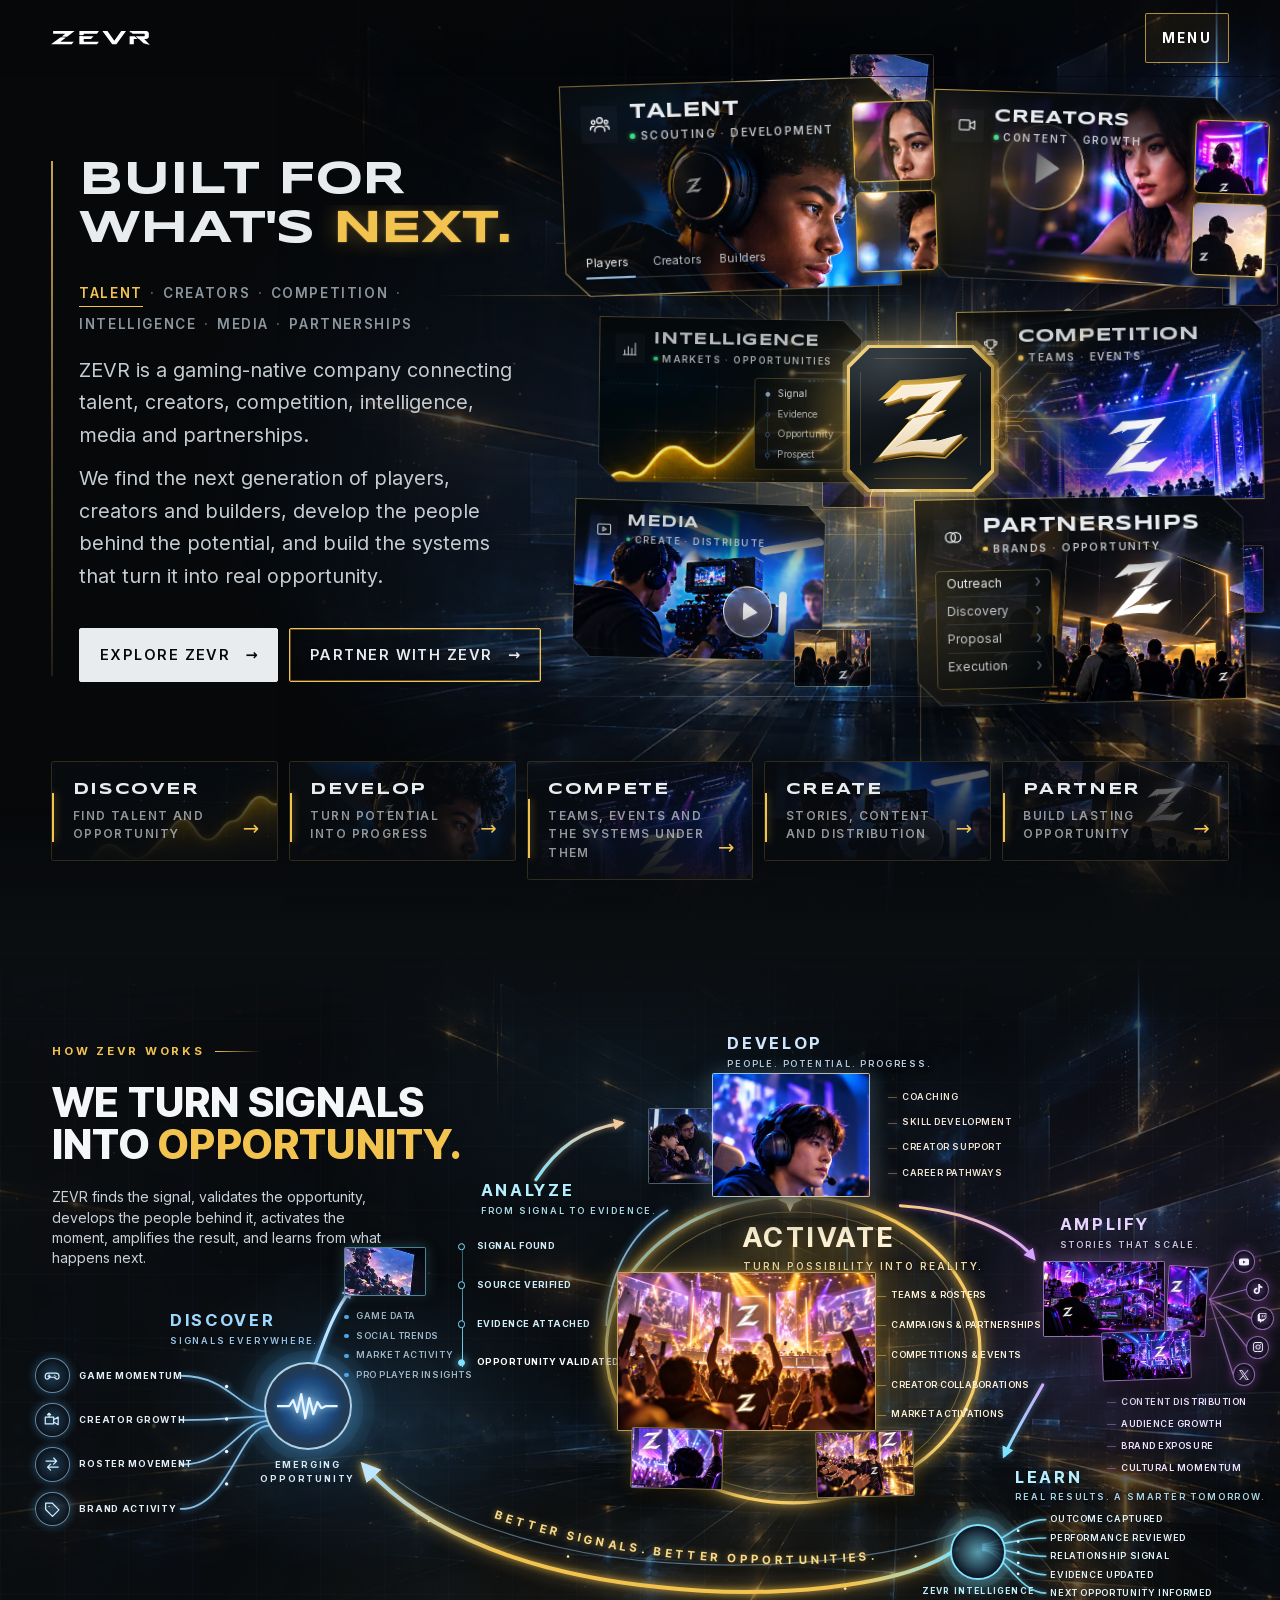
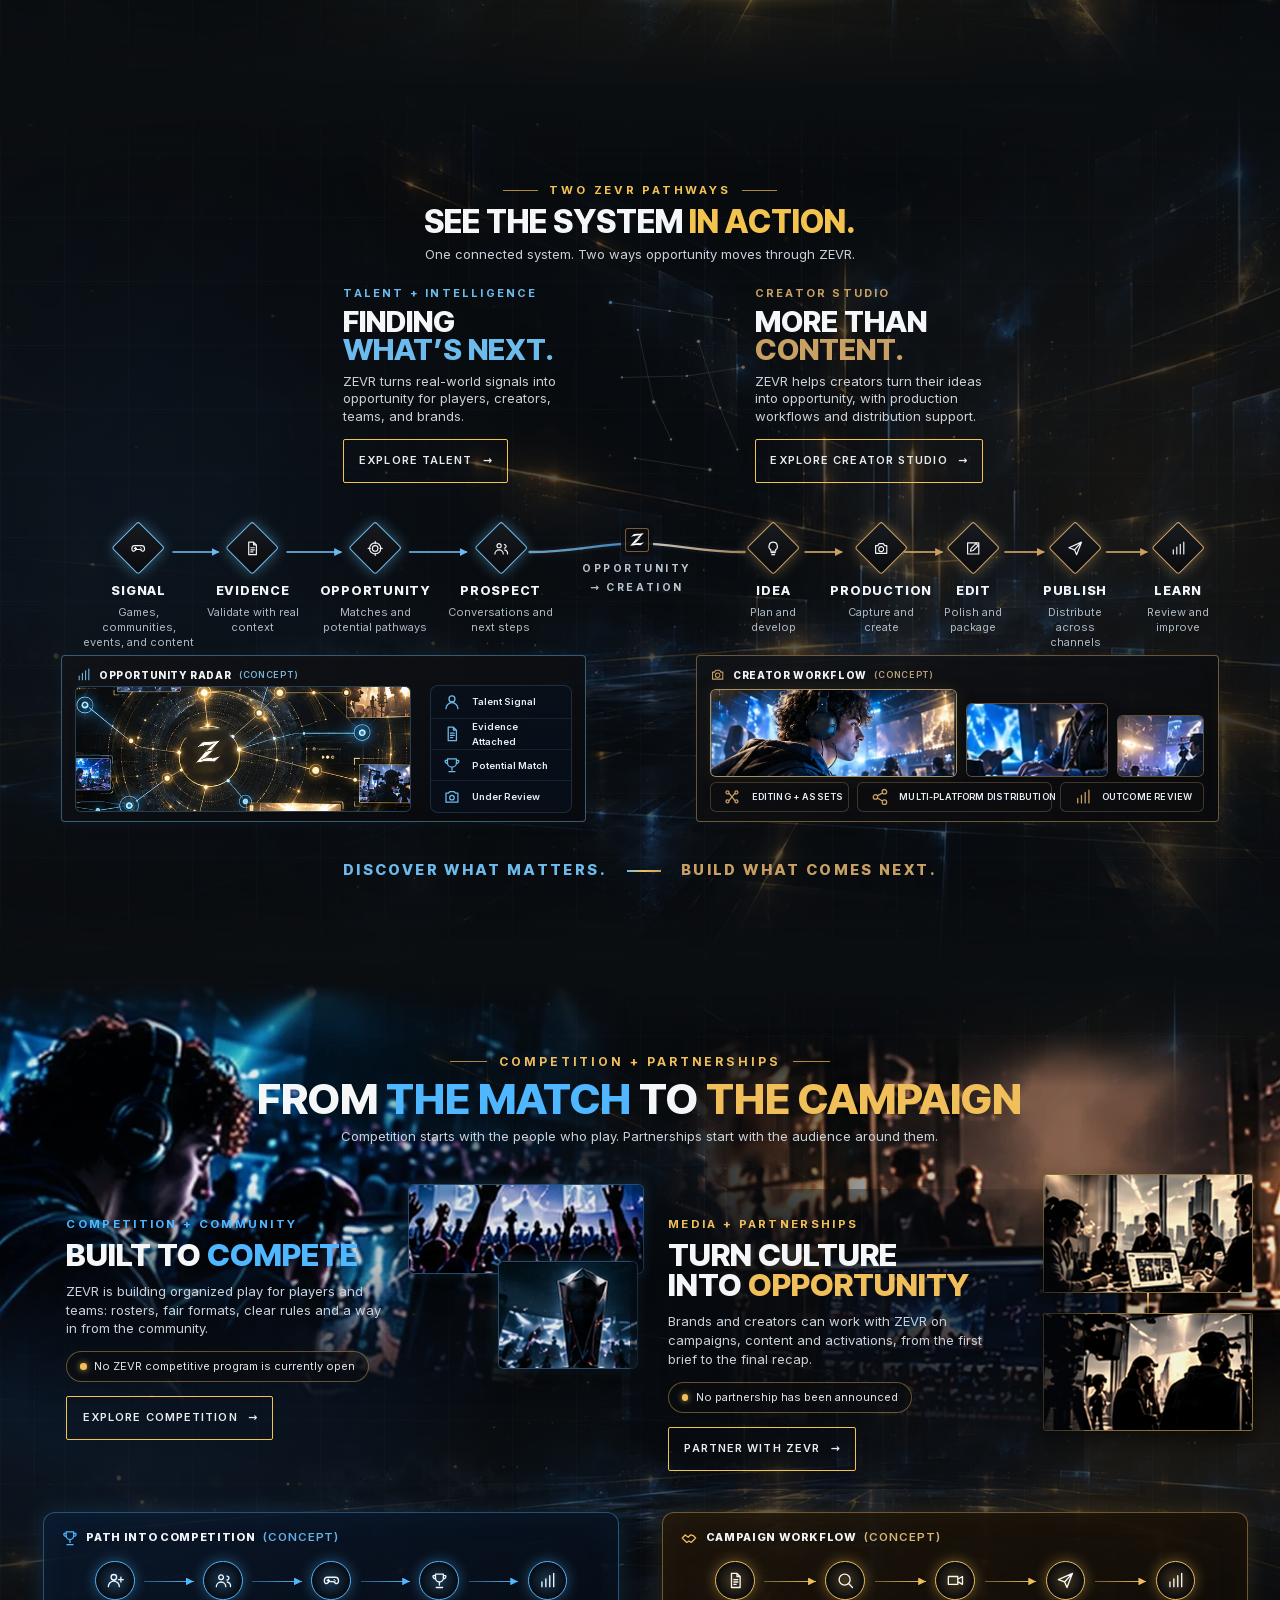
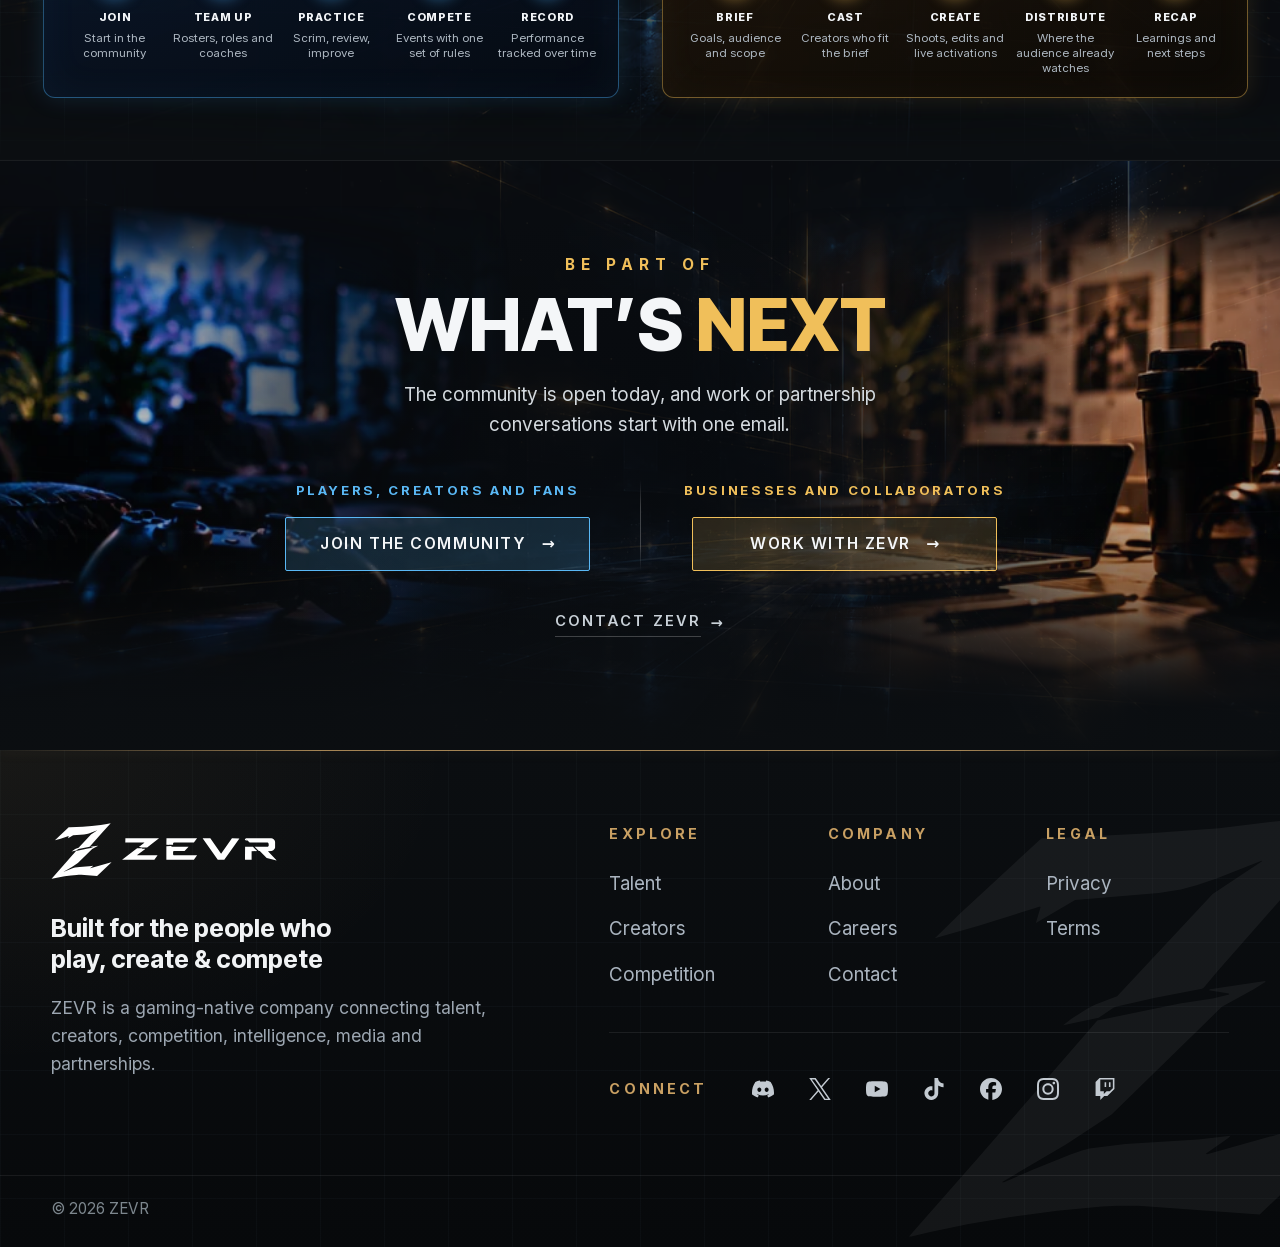
==== commit 9b37fa40: "deploy: 2026-10-04T22:04:02.344Z" ====
--- a/index.html
+++ b/index.html
@@ -1 +1 @@
-<!DOCTYPE html><!--b330a0fe3cae--><html lang="en" class="__variable_f367f3 __variable_a3c0d3 __variable_0d24fa __variable_cec71e"><head><meta charSet="utf-8"/><meta http-equiv="Content-Security-Policy" content="default-src &#x27;self&#x27;; base-uri &#x27;self&#x27;; object-src &#x27;none&#x27;; form-action &#x27;none&#x27;; img-src &#x27;self&#x27; data:; font-src &#x27;self&#x27;; style-src &#x27;self&#x27; &#x27;unsafe-inline&#x27;; script-src &#x27;self&#x27; &#x27;unsafe-inline&#x27;; connect-src &#x27;self&#x27;; frame-src &#x27;none&#x27;; worker-src &#x27;self&#x27;; manifest-src &#x27;self&#x27;; upgrade-insecure-requests"/><meta name="viewport" content="width=device-width, initial-scale=1"/><link rel="preload" as="image" href="/brand/ZEVR-WORDMARK-MASTER-REVERSE.svg"/><link rel="preload" as="image" href="/brand/ZEVR-SYMBOL-MASTER-REVERSE.svg"/><link rel="stylesheet" href="/_next/static/css/48002a0504152ab1.css" data-precedence="next"/><link rel="stylesheet" href="/_next/static/css/6b42359da1c448a8.css" data-precedence="next"/><link rel="stylesheet" href="/_next/static/css/ee87d5dd72b4ee4c.css" data-precedence="next"/><link rel="stylesheet" href="/_next/static/css/9c71beb0bda51f06.css" data-precedence="next"/><link rel="preload" as="script" fetchPriority="low" href="/_next/static/chunks/webpack-7e6efccb6a823aa3.js"/><script src="/_next/static/chunks/4bd1b696-c023c6e3521b1417.js" async=""></script><script src="/_next/static/chunks/255-a85cef9cc3a04b12.js" async=""></script><script src="/_next/static/chunks/main-app-de9e8cc042bf46c4.js" async=""></script><script src="/_next/static/chunks/app/layout-9e450a0a486b0a04.js" async=""></script><script src="/_next/static/chunks/app/not-found-449e58c073cd4398.js" async=""></script><script src="/_next/static/chunks/app/page-34a7aa48e49fffaf.js" async=""></script><meta name="theme-color" content="#07080A"/><title>ZEVR · Talent, Creators, Competition, Intelligence, Media &amp; Partnerships</title><meta name="description" content="ZEVR is a gaming-native company connecting talent, creators, competition, intelligence, media and partnerships."/><meta name="application-name" content="ZEVR"/><meta name="referrer" content="strict-origin-when-cross-origin"/><meta name="robots" content="index, follow"/><link rel="canonical" href="https://zevr.gg/"/><meta property="og:title" content="ZEVR · Talent, Creators, Competition, Intelligence, Media &amp; Partnerships"/><meta property="og:description" content="ZEVR is a gaming-native company connecting talent, creators, competition, intelligence, media and partnerships."/><meta property="og:url" content="https://zevr.gg/"/><meta property="og:site_name" content="ZEVR"/><meta property="og:image" content="https://zevr.gg/og-1200x630.png"/><meta property="og:image:width" content="1200"/><meta property="og:image:height" content="630"/><meta property="og:image:alt" content="The ZEVR Forged Z on a dark field."/><meta property="og:type" content="website"/><meta name="twitter:card" content="summary_large_image"/><meta name="twitter:title" content="ZEVR · Talent, Creators, Competition, Intelligence, Media &amp; Partnerships"/><meta name="twitter:description" content="ZEVR is a gaming-native company connecting talent, creators, competition, intelligence, media and partnerships."/><meta name="twitter:image" content="https://zevr.gg/og-1200x630.png"/><link rel="icon" href="/icon.png?ed616ae502bbf61e" type="image/png" sizes="256x256"/><script src="/_next/static/chunks/polyfills-42372ed130431b0a.js" noModule=""></script></head><body><div hidden=""><!--$--><!--/$--></div><script>(function(){var d=document.documentElement;try{d.setAttribute('data-js','');if(!('IntersectionObserver' in window))return;if(window.matchMedia&&window.matchMedia('(prefers-reduced-motion: reduce)').matches)return;d.setAttribute('data-reveal','armed');setTimeout(function(){if(d.getAttribute('data-reveal')==='armed')d.removeAttribute('data-reveal')},2500)}catch(e){d.removeAttribute('data-reveal')}})();</script><div class="public_shell__0fFbZ"><a class="public_skip__I34RB" href="#main">Skip to content</a><header class="SiteHeader_header__o00N_ SiteHeader_top__m8Iw6"><div class="SiteHeader_inner__I2_ct"><a class="SiteHeader_home___Udff" href="#top" aria-label="ZEVR home"><img class="ZevrMark_mark__MMJmv SiteHeader_mark__0tIcP" src="/brand/ZEVR-WORDMARK-MASTER-REVERSE.svg" width="1496" height="217" loading="eager" decoding="async" alt="" aria-hidden="true"/></a><nav class="SiteHeader_desktopNav__EOqAl" aria-label="Primary"><ul class="SiteHeader_list__rX5Ze"><li><a class="SiteHeader_link__a7Cse" href="#about">About</a></li><li><a class="SiteHeader_link__a7Cse" href="#talent">Talent</a></li><li><a class="SiteHeader_link__a7Cse" href="#creators">Creators</a></li><li><a class="SiteHeader_link__a7Cse" href="#competition">Competition</a></li><li><a class="SiteHeader_link__a7Cse" href="#partners">Partnerships</a></li><li><a class="SiteHeader_link__a7Cse" href="/contact/">Contact</a></li></ul></nav><div class="SiteHeader_actions__Va_lB"><a class="SiteHeader_work__jPMdn" href="/contact/#work"><span class="SiteHeader_workLabel__k4QgU">Work With ZEVR</span><span class="SiteHeader_workArrow__YPyM0" aria-hidden="true"></span></a><button type="button" class="SiteHeader_menuBtn__I7ppF" aria-expanded="false" aria-controls="_R_4lb_" aria-haspopup="dialog">Menu</button></div></div></header><main id="main" class="public_main__UgfPB"><div class="home_home__dR9Y_"><section id="top" class="HomepageHero_hero__M45Dp" aria-labelledby="hero-title" data-hero="" data-active="talent"><div class="HomepageHero_backdrop__Wp_HJ" aria-hidden="true"><div class="HomepageHero_grid__5BwNM"></div><div class="HomepageHero_field__lNi69"></div><div class="HomepageHero_light__4vC_5"></div><div class="HomepageHero_rays__XgbJ7"></div><div class="HomepageHero_beams__kjcxM"></div><div class="HomepageHero_streaks__tYozg"><span></span><span></span><span></span></div><div class="HomepageHero_dust__rADcU"><span style="--x:58%;--y:18%;--s:2px;--d:0s"></span><span style="--x:66%;--y:72%;--s:1.5px;--d:3.2s"></span><span style="--x:74%;--y:30%;--s:1px;--d:6.1s"></span><span style="--x:81%;--y:58%;--s:2px;--d:1.4s"></span><span style="--x:88%;--y:22%;--s:1.5px;--d:4.7s"></span><span style="--x:93%;--y:80%;--s:1px;--d:2.3s"></span><span style="--x:62%;--y:48%;--s:1px;--d:7.4s"></span><span style="--x:96%;--y:44%;--s:1.5px;--d:5.5s"></span></div></div><div class="HomepageHero_inner__eYyaQ"><div class="HomepageHero_copy__JXjgP"><h1 id="hero-title" class="HomepageHero_headline__UZ4XV"><span class="HomepageHero_line__XEV4m"><span class="HomepageHero_lineInner__KR_uU">BUILT FOR</span></span> <span class="HomepageHero_line__XEV4m HomepageHero_lineNext__CJQUR"><span class="HomepageHero_lineInner__KR_uU">WHAT&#x27;S<!-- --> <span class="HomepageHero_accent__v6JGx">NEXT.</span></span></span></h1><ul class="HomepageHero_areas__V_bs5" aria-label="What ZEVR works across"><li data-area="talent" data-active="">Talent</li><li data-area="creators">Creators</li><li data-area="competition">Competition</li><li data-area="intelligence">Intelligence</li><li data-area="media">Media</li><li data-area="partnerships">Partnerships</li></ul><p class="HomepageHero_body__wn8_8">ZEVR is a gaming-native company connecting talent, creators, competition, intelligence, media and partnerships.</p><p class="HomepageHero_body__wn8_8">We find the next generation of players, creators and builders, develop the people behind the potential, and build the systems that turn it into real opportunity.</p><div class="HomepageHero_actions__Esxfx"><a class="CTA_cta__ZyuCa CTA_signal__VNJYl" href="#about"><span>Explore ZEVR</span><span class="CTA_arrow__38ELd" aria-hidden="true">→</span></a><a class="CTA_cta__ZyuCa CTA_frame__1Czgm" href="/contact/#partner"><span>Partner With ZEVR</span><span class="CTA_arrow__38ELd" aria-hidden="true">→</span></a></div></div><div class="HeroNetwork_network__0CdEZ" data-network="" aria-hidden="true"><div class="HeroNetwork_stage__esHLz" data-stage=""><span class="HeroNetwork_tile__6AmgD" style="--x:40;--y:-7;--w:12;--pd:3;--z:1;--enter:900ms;--drift:15s"><img src="/media/hero/modules/tile-screen.webp" alt="" loading="lazy" decoding="async"/></span><span class="HeroNetwork_tile__6AmgD" style="--x:86;--y:63;--w:13;--pd:3;--z:1;--enter:990ms;--drift:17.3s"><img src="/media/hero/modules/frag-arena.webp" alt="" loading="lazy" decoding="async"/></span><span class="HeroNetwork_tile__6AmgD" style="--x:32;--y:75;--w:11;--pd:6;--z:4;--enter:1080ms;--drift:19.6s"><img src="/media/hero/modules/frag-crowd.webp" alt="" loading="lazy" decoding="async"/></span><span class="HeroNetwork_tile__6AmgD" style="--x:93;--y:23;--w:8;--pd:6;--z:4;--enter:1170ms;--drift:21.9s"><img src="/media/hero/modules/frag-portrait.webp" alt="" loading="lazy" decoding="async"/></span><span class="HeroNetwork_tile__6AmgD" style="--x:36;--y:51;--w:9;--pd:3;--z:1;--enter:1260ms;--drift:24.2s"><img src="/media/hero/modules/frag-glow.webp" alt="" loading="lazy" decoding="async"/></span><svg class="HeroNetwork_wires__u_x16" viewBox="0 0 100 90" preserveAspectRatio="none" aria-hidden="true" focusable="false"><path class="HeroNetwork_trace__YCKLG" d="M-2 20 H14 L30 32.5 H39.5"></path><path class="HeroNetwork_trace__YCKLG" d="M102 16 H86 L71 30 H60.5"></path><path class="HeroNetwork_trace__YCKLG" d="M-2 70 H12 L30 58 H39.5 V55.5"></path><path class="HeroNetwork_trace__YCKLG" d="M102 80 H88 L70 58 H60.5 V55.5"></path><path class="HeroNetwork_trace__YCKLG" d="M50 34.5 V-4"></path><path class="HeroNetwork_trace__YCKLG" d="M50 55.5 V94"></path><circle class="HeroNetwork_flare__kansE" cx="30" cy="32.5" r="0.7"></circle><circle class="HeroNetwork_flare__kansE" cx="71" cy="30" r="0.7"></circle><circle class="HeroNetwork_flare__kansE" cx="30" cy="58" r="0.6"></circle><circle class="HeroNetwork_flare__kansE" cx="70" cy="58" r="0.6"></circle><g data-wire="talent" data-active=""><path class="HeroNetwork_wire__Kis2I" d="M44 34.5 V14 H23" pathLength="100"></path><path class="HeroNetwork_boot__QotO5" d="M44 34.5 V14 H23" pathLength="100"></path><path class="HeroNetwork_pulse__lp7t_" d="M44 34.5 V14 H23" pathLength="100"></path></g><g data-wire="creators"><path class="HeroNetwork_wire__Kis2I" d="M56 34.5 V12 H73" pathLength="100"></path><path class="HeroNetwork_boot__QotO5" d="M56 34.5 V12 H73" pathLength="100"></path><path class="HeroNetwork_pulse__lp7t_" d="M56 34.5 V12 H73" pathLength="100"></path></g><g data-wire="competition"><path class="HeroNetwork_wire__Kis2I" d="M60.5 43 H77" pathLength="100"></path><path class="HeroNetwork_boot__QotO5" d="M60.5 43 H77" pathLength="100"></path><path class="HeroNetwork_pulse__lp7t_" d="M60.5 43 H77" pathLength="100"></path></g><g data-wire="intelligence"><path class="HeroNetwork_wire__Kis2I" d="M39.5 42 H23" pathLength="100"></path><path class="HeroNetwork_boot__QotO5" d="M39.5 42 H23" pathLength="100"></path><path class="HeroNetwork_pulse__lp7t_" d="M39.5 42 H23" pathLength="100"></path></g><g data-wire="media"><path class="HeroNetwork_wire__Kis2I" d="M44 55.5 V68 H18.5" pathLength="100"></path><path class="HeroNetwork_boot__QotO5" d="M44 55.5 V68 H18.5" pathLength="100"></path><path class="HeroNetwork_pulse__lp7t_" d="M44 55.5 V68 H18.5" pathLength="100"></path></g><g data-wire="partnerships"><path class="HeroNetwork_wire__Kis2I" d="M56 55.5 V71 H73" pathLength="100"></path><path class="HeroNetwork_boot__QotO5" d="M56 55.5 V71 H73" pathLength="100"></path><path class="HeroNetwork_pulse__lp7t_" d="M56 55.5 V71 H73" pathLength="100"></path></g></svg><div class="HeroNetwork_slot__ndhg8" data-card="talent" data-depth="3" data-layer="front" data-slot="0" data-active="" style="--x:1;--y:0;--w:44;--tilt:4deg;--turn:-2deg;--depth:3;--scale:1.05;--z:7;--from-x:0px;--from-y:-22px;--enter:700ms;--drift:9s;--drift-delay:0s"><div class="HeroNetwork_pose__aCe2U"><div class="HeroNetworkCard_card__1IgJS" data-body="tabs" data-panel="left" data-thumbs=""><picture class="HeroNetworkCard_media__BKmdK"><source type="image/avif" srcSet="/media/hero/modules/talent.avif"/><img src="/media/hero/modules/talent.webp" alt="" loading="lazy" decoding="async"/></picture><div class="HeroNetworkCard_head__yTzJS"><span class="HeroNetworkCard_icon__nZ5sH"><svg viewBox="0 0 24 24" width="24" height="24" fill="none" stroke="currentColor" stroke-width="1.5" stroke-linecap="round" stroke-linejoin="round" aria-hidden="true" focusable="false"><circle cx="12" cy="7.5" r="3"></circle><path d="M6.5 19.5v-1.2a4.3 4.3 0 0 1 4.3-4.3h2.4a4.3 4.3 0 0 1 4.3 4.3v1.2"></path><circle cx="5" cy="9.5" r="2"></circle><path d="M1.8 17.5v-.6a3 3 0 0 1 3-3h1"></path><circle cx="19" cy="9.5" r="2"></circle><path d="M22.2 17.5v-.6a3 3 0 0 0-3-3h-1"></path></svg></span><span class="HeroNetworkCard_titles__GbR9X"><span class="HeroNetworkCard_name___x66i">Talent</span><span class="HeroNetworkCard_line__YCgmJ">Scouting · Development</span></span></div><div class="HeroNetworkCard_body__IRXPn"><span class="HeroNetworkCard_tabs__dLFfk"><span class="HeroNetworkCard_tab__vXDe9">Players</span><span class="HeroNetworkCard_tab__vXDe9">Creators</span><span class="HeroNetworkCard_tab__vXDe9">Builders</span><span class="HeroNetworkCard_tabMarker__kyqxu"></span></span><span class="HeroNetworkCard_rows__IJN4V"><span class="HeroNetworkCard_profile__fjWQb"><span class="HeroNetworkCard_avatar__kVpia"></span><span class="HeroNetworkCard_bars__9nKD6"><span></span><span></span></span></span><span class="HeroNetworkCard_profile__fjWQb"><span class="HeroNetworkCard_avatar__kVpia"></span><span class="HeroNetworkCard_bars__9nKD6"><span></span><span></span></span></span><span class="HeroNetworkCard_profile__fjWQb"><span class="HeroNetworkCard_avatar__kVpia"></span><span class="HeroNetworkCard_bars__9nKD6"><span></span><span></span></span></span></span></div></div><span class="HeroNetwork_thumbs__yPyRF"><span class="HeroNetwork_thumb__lPyQj"><img src="/media/hero/modules/tile-scout-a.webp" alt="" loading="lazy" decoding="async"/></span><span class="HeroNetwork_thumb__lPyQj"><img src="/media/hero/modules/tile-scout-b.webp" alt="" loading="lazy" decoding="async"/></span></span></div></div><div class="HeroNetwork_slot__ndhg8" data-card="creators" data-depth="3" data-layer="front" data-slot="1" style="--x:52;--y:-1;--w:42;--tilt:-4deg;--turn:2deg;--depth:3;--scale:1.03;--z:7;--from-x:28px;--from-y:6px;--enter:770ms;--drift:10.3s;--drift-delay:-1.7s"><div class="HeroNetwork_pose__aCe2U"><div class="HeroNetworkCard_card__1IgJS" data-body="stages" data-panel="left" data-thumbs=""><picture class="HeroNetworkCard_media__BKmdK"><source type="image/avif" srcSet="/media/hero/modules/creators.avif"/><img src="/media/hero/modules/creators.webp" alt="" loading="lazy" decoding="async"/></picture><div class="HeroNetworkCard_head__yTzJS"><span class="HeroNetworkCard_icon__nZ5sH"><svg viewBox="0 0 24 24" width="24" height="24" fill="none" stroke="currentColor" stroke-width="1.5" stroke-linecap="round" stroke-linejoin="round" aria-hidden="true" focusable="false"><rect x="2.5" y="6" width="13" height="12" rx="1.5"></rect><path d="M15.5 10.5l6-3.5v10l-6-3.5"></path></svg></span><span class="HeroNetworkCard_titles__GbR9X"><span class="HeroNetworkCard_name___x66i">Creators</span><span class="HeroNetworkCard_line__YCgmJ">Content · Growth</span></span></div><div class="HeroNetworkCard_body__IRXPn"><span class="HeroNetworkCard_frame__F_Qpu"><span class="HeroNetworkCard_play__Bx2jw"></span></span><span class="HeroNetworkCard_track__Inmvj"><span class="HeroNetworkCard_stage__xxSvg">Draft</span><span class="HeroNetworkCard_stage__xxSvg">Editing</span><span class="HeroNetworkCard_stage__xxSvg">Creator review</span><span class="HeroNetworkCard_stage__xxSvg">Published</span></span></div></div><span class="HeroNetwork_thumbs__yPyRF"><span class="HeroNetwork_thumb__lPyQj"><img src="/media/hero/modules/tile-stream.webp" alt="" loading="lazy" decoding="async"/></span><span class="HeroNetwork_thumb__lPyQj"><img src="/media/hero/modules/tile-field.webp" alt="" loading="lazy" decoding="async"/></span></span></div></div><div class="HeroNetwork_slot__ndhg8" data-card="competition" data-depth="2" data-layer="front" data-slot="2" style="--x:56;--y:30;--w:42;--tilt:-3deg;--turn:-0.8deg;--depth:2;--scale:1.04;--z:5;--from-x:28px;--from-y:6px;--enter:880ms;--drift:11.6s;--drift-delay:-3.4s"><div class="HeroNetwork_pose__aCe2U"><div class="HeroNetworkCard_card__1IgJS" data-body="bracket" data-panel="left"><picture class="HeroNetworkCard_media__BKmdK"><source type="image/avif" srcSet="/media/hero/modules/competition.avif"/><img src="/media/hero/modules/competition.webp" alt="" loading="lazy" decoding="async"/></picture><div class="HeroNetworkCard_head__yTzJS"><span class="HeroNetworkCard_icon__nZ5sH"><svg viewBox="0 0 24 24" width="24" height="24" fill="none" stroke="currentColor" stroke-width="1.5" stroke-linecap="round" stroke-linejoin="round" aria-hidden="true" focusable="false"><path d="M7.5 3.5h9v5.5a4.5 4.5 0 0 1-9 0z"></path><path d="M7.5 5.5H4.5v1.5a3 3 0 0 0 3 3"></path><path d="M16.5 5.5h3v1.5a3 3 0 0 1-3 3"></path><path d="M12 13.5v4"></path><path d="M8 20.5h8M9.5 17.5h5"></path></svg></span><span class="HeroNetworkCard_titles__GbR9X"><span class="HeroNetworkCard_name___x66i">Competition</span><span class="HeroNetworkCard_line__YCgmJ">Teams · Events</span></span></div><div class="HeroNetworkCard_body__IRXPn"><svg class="HeroNetworkCard_bracket__q68_5" viewBox="0 0 120 64" preserveAspectRatio="xMinYMid meet"><rect x="1" y="2" width="30" height="10"></rect><rect x="1" y="18" width="30" height="10"></rect><rect x="1" y="36" width="30" height="10"></rect><rect x="1" y="52" width="30" height="10"></rect><path d="M31 7 H38 V23 H31 M38 15 H45"></path><path d="M31 41 H38 V57 H31 M38 49 H45"></path><rect x="45" y="10" width="30" height="10"></rect><rect x="45" y="44" width="30" height="10"></rect><path d="M75 15 H82 V49 H75 M82 32 H89"></path><rect class="HeroNetworkCard_final__JPTzY" x="89" y="27" width="30" height="10"></rect></svg><span class="HeroNetworkCard_parts__V2LmB"><span>Events</span><span>Rosters</span><span>Scrims</span><span>Results</span></span></div></div></div></div><div class="HeroNetwork_slot__ndhg8" data-card="intelligence" data-depth="1" data-layer="mid" data-slot="3" style="--x:3;--y:30;--w:40;--tilt:6deg;--turn:0.6deg;--depth:1;--scale:0.94;--z:3;--from-x:-28px;--from-y:6px;--enter:990ms;--drift:12.9s;--drift-delay:-5.1s"><div class="HeroNetwork_pose__aCe2U"><div class="HeroNetworkCard_card__1IgJS" data-body="chain" data-panel="right"><picture class="HeroNetworkCard_media__BKmdK"><source type="image/avif" srcSet="/media/hero/modules/intelligence.avif"/><img src="/media/hero/modules/intelligence.webp" alt="" loading="lazy" decoding="async"/></picture><div class="HeroNetworkCard_head__yTzJS"><span class="HeroNetworkCard_icon__nZ5sH"><svg viewBox="0 0 24 24" width="24" height="24" fill="none" stroke="currentColor" stroke-width="1.5" stroke-linecap="round" stroke-linejoin="round" aria-hidden="true" focusable="false"><path d="M5 20V14M10 20V9M15 20V11.5M20 20V4"></path><path d="M3 20.5h18"></path></svg></span><span class="HeroNetworkCard_titles__GbR9X"><span class="HeroNetworkCard_name___x66i">Intelligence</span><span class="HeroNetworkCard_line__YCgmJ">Markets · Opportunities</span></span></div><div class="HeroNetworkCard_body__IRXPn"><span class="HeroNetworkCard_chain__QE63i"><span class="HeroNetworkCard_link__AF1bS"><span class="HeroNetworkCard_dot___amnQ"></span>Signal</span><span class="HeroNetworkCard_link__AF1bS"><span class="HeroNetworkCard_dot___amnQ"></span>Evidence</span><span class="HeroNetworkCard_link__AF1bS"><span class="HeroNetworkCard_dot___amnQ"></span>Opportunity</span><span class="HeroNetworkCard_link__AF1bS"><span class="HeroNetworkCard_dot___amnQ"></span>Prospect</span><span class="HeroNetworkCard_scan__ErY7l"></span></span></div></div></div></div><div class="HeroNetwork_slot__ndhg8" data-card="media" data-depth="1" data-layer="mid" data-slot="4" style="--x:-1;--y:56;--w:39;--tilt:5deg;--turn:1.5deg;--depth:1;--scale:0.92;--z:2;--from-x:-28px;--from-y:6px;--enter:1060ms;--drift:14.2s;--drift-delay:-6.8s"><div class="HeroNetwork_pose__aCe2U"><div class="HeroNetworkCard_card__1IgJS" data-body="timeline" data-panel="bottom"><picture class="HeroNetworkCard_media__BKmdK"><source type="image/avif" srcSet="/media/hero/modules/media.avif"/><img src="/media/hero/modules/media.webp" alt="" loading="lazy" decoding="async"/></picture><div class="HeroNetworkCard_head__yTzJS"><span class="HeroNetworkCard_icon__nZ5sH"><svg viewBox="0 0 24 24" width="24" height="24" fill="none" stroke="currentColor" stroke-width="1.5" stroke-linecap="round" stroke-linejoin="round" aria-hidden="true" focusable="false"><rect x="2.5" y="4.5" width="19" height="15" rx="1.5"></rect><path d="M10 9v6l5-3z"></path></svg></span><span class="HeroNetworkCard_titles__GbR9X"><span class="HeroNetworkCard_name___x66i">Media</span><span class="HeroNetworkCard_line__YCgmJ">Create · Distribute</span></span></div><div class="HeroNetworkCard_body__IRXPn"><span class="HeroNetworkCard_chips__Pj_wA"><span>Clip</span><span>Package</span><span>Distribute</span></span><span class="HeroNetworkCard_timeline__cQSYw"><span class="HeroNetworkCard_lane__t9TDy"><span></span><span></span><span></span></span><span class="HeroNetworkCard_lane__t9TDy"><span></span><span></span></span><svg class="HeroNetworkCard_wave__IyHBB" viewBox="0 0 100 12" preserveAspectRatio="none"><path d="M0 6 L4 4 L7 8 L10 3 L13 9 L16 5 L20 7 L23 2 L26 10 L30 5 L33 7 L37 4 L40 8 L44 3 L47 9 L51 6 L54 4 L58 8 L61 2 L65 10 L68 5 L72 7 L75 3 L79 9 L82 5 L86 7 L89 4 L93 8 L96 5 L100 6"></path></svg><span class="HeroNetworkCard_playhead___JYTv"></span></span></div></div></div></div><div class="HeroNetwork_slot__ndhg8" data-card="partnerships" data-depth="3" data-layer="front" data-slot="5" style="--x:50;--y:56.5;--w:46;--tilt:3deg;--turn:-1.2deg;--depth:3;--scale:1.02;--z:7;--from-x:0px;--from-y:22px;--enter:1050ms;--drift:15.5s;--drift-delay:-8.5s"><div class="HeroNetwork_pose__aCe2U"><div class="HeroNetworkCard_card__1IgJS" data-body="list" data-panel="left"><picture class="HeroNetworkCard_media__BKmdK"><source type="image/avif" srcSet="/media/hero/modules/partnerships.avif"/><img src="/media/hero/modules/partnerships.webp" alt="" loading="lazy" decoding="async"/></picture><div class="HeroNetworkCard_head__yTzJS"><span class="HeroNetworkCard_icon__nZ5sH"><svg viewBox="0 0 24 24" width="24" height="24" fill="none" stroke="currentColor" stroke-width="1.5" stroke-linecap="round" stroke-linejoin="round" aria-hidden="true" focusable="false"><circle cx="9" cy="12" r="5.5"></circle><circle cx="15" cy="12" r="5.5"></circle></svg></span><span class="HeroNetworkCard_titles__GbR9X"><span class="HeroNetworkCard_name___x66i">Partnerships</span><span class="HeroNetworkCard_line__YCgmJ">Brands · Opportunity</span></span></div><div class="HeroNetworkCard_body__IRXPn"><span class="HeroNetworkCard_list__EeGpn"><span class="HeroNetworkCard_listRow___Z8oe">Outreach<span class="HeroNetworkCard_chevron__sXDY5">›</span></span><span class="HeroNetworkCard_listRow___Z8oe">Discovery<span class="HeroNetworkCard_chevron__sXDY5">›</span></span><span class="HeroNetworkCard_listRow___Z8oe">Proposal<span class="HeroNetworkCard_chevron__sXDY5">›</span></span><span class="HeroNetworkCard_listRow___Z8oe">Execution<span class="HeroNetworkCard_chevron__sXDY5">›</span></span></span></div></div></div></div><div class="HeroNetwork_core__QuHhv" data-core=""><span class="HeroNetwork_coreCircuit__p_tPG"></span><span class="HeroNetwork_coreHalo__1CPHC"></span><span class="HeroNetwork_coreFrameGlow__TrInK"></span><span class="HeroNetwork_coreRing__UffB3"></span><span class="HeroNetwork_corePlate__4LVy_"><span class="HeroNetwork_coreSheen__O13kM"></span><span class="HeroNetwork_markGlow__G4Tsa"></span><span class="HeroNetwork_markGlow__G4Tsa HeroNetwork_markGlowTight__CgqsY"></span><span class="HeroNetwork_markDepth__NSmRF" style="--i:6"></span><span class="HeroNetwork_markDepth__NSmRF" style="--i:5"></span><span class="HeroNetwork_markDepth__NSmRF" style="--i:4"></span><span class="HeroNetwork_markDepth__NSmRF" style="--i:3"></span><span class="HeroNetwork_markDepth__NSmRF" style="--i:2"></span><span class="HeroNetwork_markDepth__NSmRF" style="--i:1"></span><img class="ZevrMark_mark__MMJmv HeroNetwork_mark__sHmzg" src="/brand/ZEVR-SYMBOL-MASTER-REVERSE.svg" width="999" height="934" loading="eager" decoding="async" alt="" aria-hidden="true"/><span class="HeroNetwork_markShine__D0cW1"></span></span></div></div></div></div><div class="HomepageHero_handoff__ue5M7"><ul aria-label="Where to go from here"><li><a href="/talent/" class="HomepageHero_handoffItem__sdj1F"><picture class="HomepageHero_handoffMedia__9sGWK" aria-hidden="true"><source type="image/avif" srcSet="/media/hero/modules/intelligence.avif"/><img src="/media/hero/modules/intelligence.webp" alt="" loading="lazy" decoding="async"/></picture><span class="HomepageHero_handoffName__m8Mmp">Discover</span><span class="HomepageHero_handoffLine__i0CQK">Find talent and opportunity</span><span class="HomepageHero_handoffArrow__3_kRd" aria-hidden="true">→</span></a></li><li><a href="#how" class="HomepageHero_handoffItem__sdj1F"><picture class="HomepageHero_handoffMedia__9sGWK" aria-hidden="true"><source type="image/avif" srcSet="/media/hero/modules/talent.avif"/><img src="/media/hero/modules/talent.webp" alt="" loading="lazy" decoding="async"/></picture><span class="HomepageHero_handoffName__m8Mmp">Develop</span><span class="HomepageHero_handoffLine__i0CQK">Turn potential into progress</span><span class="HomepageHero_handoffArrow__3_kRd" aria-hidden="true">→</span></a></li><li><a href="/compete/" class="HomepageHero_handoffItem__sdj1F"><picture class="HomepageHero_handoffMedia__9sGWK" aria-hidden="true"><source type="image/avif" srcSet="/media/hero/modules/competition.avif"/><img src="/media/hero/modules/competition.webp" alt="" loading="lazy" decoding="async"/></picture><span class="HomepageHero_handoffName__m8Mmp">Compete</span><span class="HomepageHero_handoffLine__i0CQK">Teams, events and the systems under them</span><span class="HomepageHero_handoffArrow__3_kRd" aria-hidden="true">→</span></a></li><li><a href="/creators/" class="HomepageHero_handoffItem__sdj1F"><picture class="HomepageHero_handoffMedia__9sGWK" aria-hidden="true"><source type="image/avif" srcSet="/media/hero/modules/media.avif"/><img src="/media/hero/modules/media.webp" alt="" loading="lazy" decoding="async"/></picture><span class="HomepageHero_handoffName__m8Mmp">Create</span><span class="HomepageHero_handoffLine__i0CQK">Stories, content and distribution</span><span class="HomepageHero_handoffArrow__3_kRd" aria-hidden="true">→</span></a></li><li><a href="/contact/#partner" class="HomepageHero_handoffItem__sdj1F"><picture class="HomepageHero_handoffMedia__9sGWK" aria-hidden="true"><source type="image/avif" srcSet="/media/hero/modules/partnerships.avif"/><img src="/media/hero/modules/partnerships.webp" alt="" loading="lazy" decoding="async"/></picture><span class="HomepageHero_handoffName__m8Mmp">Partner</span><span class="HomepageHero_handoffLine__i0CQK">Build lasting opportunity</span><span class="HomepageHero_handoffArrow__3_kRd" aria-hidden="true">→</span></a></li></ul></div></section><section id="about" class="HowZevrWorks_section__GFMJG" aria-labelledby="about-title" data-hzw=""><div class="HowZevrWorks_ground__wUXY1" aria-hidden="true"></div><div id="how" class="HowZevrWorks_frame__H_V9s"><header class="HowZevrWorks_head__5LWRt" data-part="" style="--x:4.0669856459330145%;--y:3.79746835443038%;--w:33.49282296650718%"><p class="HowZevrWorks_eyebrow__8JV_D">How ZEVR works</p><h2 id="about-title" class="HowZevrWorks_h2__qHuhu">We turn signals<br/>into<!-- --> <span class="HowZevrWorks_accent___M1V4">opportunity.</span></h2><p class="HowZevrWorks_intro__JVv7y">ZEVR finds the signal, validates the opportunity, develops the people behind it, activates the moment, amplifies the result, and learns from what happens next.</p></header><span class="HowZevrWorks_pool__EpHP1 HowZevrWorks_poolBlue__nncJJ" data-part="" style="--x:11.961722488038278%;--y:39.24050632911392%;--w:33.49282296650718%;--h:53.16455696202531%" aria-hidden="true"></span><span class="HowZevrWorks_pool__EpHP1 HowZevrWorks_poolGold__s0xUt" data-part="" style="--x:44.25837320574163%;--y:29.11392405063291%;--w:35.88516746411483%;--h:59.49367088607595%" aria-hidden="true"></span><span class="HowZevrWorks_pool__EpHP1 HowZevrWorks_poolViolet__5jc5Q" data-part="" style="--x:74.16267942583733%;--y:29.11392405063291%;--w:25.11961722488038%;--h:48.10126582278481%" aria-hidden="true"></span><svg class="HowZevrWorks_paths__p_7fx" viewBox="0 70 1672 790" preserveAspectRatio="none" aria-hidden="true" focusable="false"><defs><linearGradient id="hzw-ring" x1="0" y1="0" x2="1" y2="1"><stop offset="0" stop-color="#4ea7e8"></stop><stop offset="0.35" stop-color="#f3c34f"></stop><stop offset="1" stop-color="#f6d27a"></stop></linearGradient><linearGradient id="hzw-warm" gradientUnits="userSpaceOnUse" x1="700" y1="280" x2="812" y2="206"><stop offset="0" stop-color="#7fe3ff"></stop><stop offset="1" stop-color="#f2c79a"></stop></linearGradient><linearGradient id="hzw-media" gradientUnits="userSpaceOnUse" x1="1176" y1="314" x2="1350" y2="382"><stop offset="0" stop-color="#f6d27a"></stop><stop offset="1" stop-color="#d6a8ff"></stop></linearGradient><linearGradient id="hzw-back" gradientUnits="userSpaceOnUse" x1="1362" y1="548" x2="1312" y2="640"><stop offset="0" stop-color="#d6a8ff"></stop><stop offset="1" stop-color="#7fe3ff"></stop></linearGradient><linearGradient id="hzw-return" gradientUnits="userSpaceOnUse" x1="1250" y1="0" x2="478" y2="0"><stop offset="0" stop-color="#7fe3ff"></stop><stop offset="0.18" stop-color="#f3c34f"></stop><stop offset="0.78" stop-color="#f3c34f"></stop><stop offset="1" stop-color="#9ed8ff"></stop></linearGradient><radialGradient id="hzw-pool" cx="0.5" cy="0.45" r="0.55"><stop offset="0" stop-color="#f3c34f" stop-opacity="0.24"></stop><stop offset="0.7" stop-color="#f3c34f" stop-opacity="0.05"></stop><stop offset="1" stop-color="#f3c34f" stop-opacity="0"></stop></radialGradient><marker id="hzw-head-blue" viewBox="0 0 10 10" refX="7" refY="5" markerWidth="3.5" markerHeight="3.5" orient="auto-start-reverse"><path d="M0 0 L10 5 L0 10 z" style="fill:#bfe6ff"></path></marker><marker id="hzw-head-warm" viewBox="0 0 10 10" refX="7" refY="5" markerWidth="3.5" markerHeight="3.5" orient="auto-start-reverse"><path d="M0 0 L10 5 L0 10 z" style="fill:#f2c79a"></path></marker><marker id="hzw-head-violet" viewBox="0 0 10 10" refX="7" refY="5" markerWidth="4" markerHeight="4" orient="auto-start-reverse"><path d="M0 0 L10 5 L0 10 z" style="fill:#d6a8ff"></path></marker><marker id="hzw-head-cyan" viewBox="0 0 10 10" refX="7" refY="5" markerWidth="4" markerHeight="4" orient="auto-start-reverse"><path d="M0 0 L10 5 L0 10 z" style="fill:#7fe3ff"></path></marker><marker id="hzw-head-return" viewBox="0 0 10 10" refX="6" refY="5" markerWidth="5" markerHeight="5" orient="auto-start-reverse"><path d="M0 0 L10 5 L0 10 z" style="fill:#bfe6ff"></path></marker><path id="hzw-return-text" d="M646 722 C 790 770, 960 794, 1150 776"></path></defs><g class="HowZevrWorks_converge__H_XS6" data-seg="0"><path pathLength="100" d="M236 536 C 300 536, 312 583, 352 583"></path><path pathLength="100" d="M236 594 C 300 594, 312 589, 352 589"></path><path pathLength="100" d="M236 652 C 300 652, 312 595, 352 595"></path><path pathLength="100" d="M236 710 C 300 710, 312 601, 352 601"></path></g><g class="HowZevrWorks_pulses__XgHhm" data-seg="0"><circle cx="296" cy="550.1" r="2.2"></circle><circle cx="296" cy="592.5" r="2.2"></circle><circle cx="296" cy="634.9" r="2.2"></circle><circle cx="296" cy="677.3" r="2.2"></circle></g><g class="HowZevrWorks_inputSignal__6AG6_" aria-hidden="true"><path pathLength="100" style="--k:0" d="M236 536 C 300 536, 312 583, 352 583"></path><path pathLength="100" style="--k:1" d="M236 594 C 300 594, 312 589, 352 589"></path><path pathLength="100" style="--k:2" d="M236 652 C 300 652, 312 595, 352 595"></path><path pathLength="100" style="--k:3" d="M236 710 C 300 710, 312 601, 352 601"></path></g><path class="HowZevrWorks_cool__OfeO_ HowZevrWorks_strong__zhLHR" data-seg="1" pathLength="100" marker-end="url(#hzw-head-blue)" d="M410 526 C 424 488, 436 452, 458 424"></path><path class="HowZevrWorks_warming__PhYxY" data-seg="2" pathLength="100" marker-end="url(#hzw-head-warm)" d="M700 280 C 728 238, 760 214, 812 206"></path><path class="HowZevrWorks_cool__OfeO_" data-seg="2" pathLength="100" d="M792 470 C 794 410, 820 352, 872 320"></path><path class="HowZevrWorks_warmLine__B2lKg" data-seg="3" pathLength="100" d="M1032 306 V 318"></path><ellipse class="HowZevrWorks_ringPool__q5z3n" data-seg="3" cx="1036" cy="502" rx="244" ry="200"></ellipse><ellipse class="HowZevrWorks_ringGlow__umH4Q" data-seg="3" cx="1036" cy="502" rx="244" ry="200"></ellipse><ellipse class="HowZevrWorks_ring__tfNAc" data-seg="3" cx="1036" cy="502" rx="244" ry="200" pathLength="100"></ellipse><ellipse class="HowZevrWorks_ringInner__BFrTR" data-seg="3" cx="1036" cy="506" rx="226" ry="184" pathLength="100"></ellipse><g data-seg="3"><circle class="HowZevrWorks_glint__8raaF" cx="866" cy="646" r="2.6"></circle><circle class="HowZevrWorks_glint__8raaF" cx="1262" cy="580" r="2.2"></circle><circle class="HowZevrWorks_glint__8raaF" cx="1150" cy="684" r="1.8"></circle></g><path class="HowZevrWorks_star__lUSvL" data-seg="3" d="M1032 290 L1037 301 L1048 306 L1037 311 L1032 322 L1027 311 L1016 306 L1027 301 Z"></path><path class="HowZevrWorks_media1__4kjV2" data-seg="4" pathLength="100" marker-end="url(#hzw-head-violet)" d="M1176 314 C 1244 318, 1316 340, 1350 382"></path><path class="HowZevrWorks_media2__dNva_" data-seg="5" pathLength="100" marker-end="url(#hzw-head-cyan)" d="M1362 548 C 1344 580, 1326 610, 1312 640"></path><g class="HowZevrWorks_collapse__aS2xe" data-seg="5"><path pathLength="100" d="M1366 724 C 1330 724, 1310 756.16, 1284 756.16"></path><path pathLength="100" d="M1366 748 C 1330 748, 1310 758.08, 1284 758.08"></path><path pathLength="100" d="M1366 772 C 1330 772, 1310 760, 1284 760"></path><path pathLength="100" d="M1366 796 C 1330 796, 1310 761.92, 1284 761.92"></path><path pathLength="100" d="M1366 820 C 1330 820, 1310 763.84, 1284 763.84"></path></g><g class="HowZevrWorks_fan__VLQqa" data-seg="4"><path pathLength="100" d="M1580 436 Q 1595 411.5, 1611 387"></path><path pathLength="100" d="M1580 436 Q 1604 429.5, 1629 423"></path><path pathLength="100" d="M1580 436 Q 1607 448.5, 1635 461"></path><path pathLength="100" d="M1580 436 Q 1604 467.5, 1629 499"></path><path pathLength="100" d="M1580 436 Q 1595 485.5, 1611 535"></path></g><g class="HowZevrWorks_inbound__1VxAH" data-seg="5"><circle cx="1330" cy="738.472" r="1.8"></circle><circle cx="1330" cy="752.5360000000001" r="1.8"></circle><circle cx="1330" cy="766.6" r="1.8"></circle><circle cx="1330" cy="780.664" r="1.8"></circle><circle cx="1330" cy="794.7280000000001" r="1.8"></circle></g><g class="HowZevrWorks_lights__5F_wR" data-seg="6"><circle cx="1104" cy="814" r="1.8"></circle><circle cx="742" cy="772" r="1.6"></circle><circle cx="560" cy="726" r="1.4"></circle><circle cx="1196" cy="772" r="1.4"></circle></g><g class="HowZevrWorks_stateSignal__MYFfg" aria-hidden="true"><path pathLength="100" style="--k:0" d="M1366 724 C 1330 724, 1310 756.16, 1284 756.16"></path><path pathLength="100" style="--k:1" d="M1366 748 C 1330 748, 1310 758.08, 1284 758.08"></path><path pathLength="100" style="--k:2" d="M1366 772 C 1330 772, 1310 760, 1284 760"></path><path pathLength="100" style="--k:3" d="M1366 796 C 1330 796, 1310 761.92, 1284 761.92"></path><path pathLength="100" style="--k:4" d="M1366 820 C 1330 820, 1310 763.84, 1284 763.84"></path></g><g data-seg="6"><path class="HowZevrWorks_returnGlow__l3Aso" d="M1250 762 C 1180 814, 1000 828, 860 812 C 700 796, 560 746, 478 656"></path><path class="HowZevrWorks_returnLine__xoQXU" pathLength="100" marker-end="url(#hzw-head-return)" d="M1250 762 C 1180 814, 1000 828, 860 812 C 700 796, 560 746, 478 656"></path><path class="HowZevrWorks_returnInner__zv27k" pathLength="100" d="M1262 736 C 1150 786, 900 800, 730 760 C 640 740, 568 710, 518 672"></path><path class="HowZevrWorks_returnSignal__6XSdr" pathLength="100" d="M1250 762 C 1180 814, 1000 828, 860 812 C 700 796, 560 746, 478 656"></path><text class="HowZevrWorks_returnWords__rVhMo"><textPath href="#hzw-return-text" startOffset="0">BETTER SIGNALS. BETTER OPPORTUNITIES.</textPath></text></g></svg><ol class="HowZevrWorks_stages__m6X9J"><li class="HowZevrWorks_stage__KsbY7" data-stage="discover" style="--i:0"><div class="HowZevrWorks_heading__bIb_e" data-part="" style="--x:13.277511961722489%;--y:48.35443037974684%;--w:13.75598086124402%"><h3 class="HowZevrWorks_name__8EUfi">Discover</h3><p class="HowZevrWorks_label__uekKN">Signals everywhere.</p><p class="HowZevrWorks_body__q5ED3">Find emerging people, markets, communities and opportunities.</p></div><ul class="HowZevrWorks_inputs___TH3z" data-part="" style="--x:2.751196172248804%;--y:55.316455696202524%;--w:13.875598086124402%;--h:29.367088607594937%"><li><span class="HowZevrWorks_inputGlyph__wj_RL" aria-hidden="true"><svg viewBox="0 0 24 24" focusable="false"><path d="M7 8h10a4 4 0 0 1 4 4v1.5a2.5 2.5 0 0 1-4.3 1.7L15 13.5H9l-1.7 1.7A2.5 2.5 0 0 1 3 13.5V12a4 4 0 0 1 4-4z M8 10.5v3 M6.5 12h3 M15.5 11h.01 M17 12.5h.01"></path></svg></span><span class="HowZevrWorks_inputName__470M4">Game momentum</span></li><li><span class="HowZevrWorks_inputGlyph__wj_RL" aria-hidden="true"><svg viewBox="0 0 24 24" focusable="false"><path d="M3 8h11v9H3z M14 11.5l6-3.5v10l-6-3.5 M6 5l2-2 2 2 M8 3v4"></path></svg></span><span class="HowZevrWorks_inputName__470M4">Creator growth</span></li><li><span class="HowZevrWorks_inputGlyph__wj_RL" aria-hidden="true"><svg viewBox="0 0 24 24" focusable="false"><path d="M4 8h14 M14 4l4 4-4 4 M20 16H6 M10 12l-4 4 4 4"></path></svg></span><span class="HowZevrWorks_inputName__470M4">Roster movement</span></li><li><span class="HowZevrWorks_inputGlyph__wj_RL" aria-hidden="true"><svg viewBox="0 0 24 24" focusable="false"><path d="M3.5 12.5V4h8.5l9 9-8.5 8.5z M8 8.5h.01"></path></svg></span><span class="HowZevrWorks_inputName__470M4">Brand activity</span></li></ul><div class="HowZevrWorks_core__887Ni" data-part="" style="--x:19.258373205741627%;--y:56.708860759493675%;--w:9.569377990430622%" aria-hidden="true"><span class="HowZevrWorks_coreOrb__rp_Gx"><svg viewBox="0 0 60 28" focusable="false"><path d="M0 14 H12 L16 8 L20 20 L24 2 L28 26 L32 6 L36 22 L40 10 L44 16 L48 14 H60"></path></svg></span><span class="HowZevrWorks_coreLabel__OccB6">Emerging opportunity</span></div></li><li class="HowZevrWorks_stage__KsbY7" data-stage="analyze" style="--i:1"><div class="HowZevrWorks_heading__bIb_e" data-part="" style="--x:37.55980861244019%;--y:26.83544303797468%;--w:14.354066985645932%"><h3 class="HowZevrWorks_name__8EUfi">Analyze</h3><p class="HowZevrWorks_label__uekKN">From signal to evidence.</p><p class="HowZevrWorks_body__q5ED3">Validate the signal, evidence and opportunity before action.</p></div><span class="HowZevrWorks_media__Qgn1w HowZevrWorks_source__heJB2" style="--x:26.913875598086122%;--y:37.721518987341774%;--w:6.339712918660287%;--h:8.10126582278481%" data-part="" aria-hidden="true"><img src="/media/hero/modules/tile-screen.webp" alt="" loading="lazy" decoding="async"/></span><ul class="HowZevrWorks_sources__MBzNQ" data-part="" style="--x:26.913875598086122%;--y:47.59493670886076%;--w:7.655502392344498%"><li>Game data</li><li>Social trends</li><li>Market activity</li><li>Pro player insights</li></ul><ol class="HowZevrWorks_chain__TC0HK" data-part="" style="--x:35.76555023923445%;--y:34.43037974683544%;--w:11.961722488038278%"><li>Signal found</li><li>Source verified</li><li>Evidence attached</li><li>Opportunity validated</li></ol></li><li class="HowZevrWorks_stage__KsbY7" data-stage="develop" style="--i:2"><span class="HowZevrWorks_devLight__cPewe" data-part="" style="--x:49.04306220095694%;--y:5.063291139240507%;--w:21.5311004784689%;--h:27.848101265822784%" aria-hidden="true"></span><div class="HowZevrWorks_heading__bIb_e" data-part="" style="--x:56.81818181818182%;--y:2.5316455696202533%;--w:17.942583732057415%"><h3 class="HowZevrWorks_name__8EUfi">Develop</h3><p class="HowZevrWorks_label__uekKN">People. Potential. Progress.</p><p class="HowZevrWorks_body__q5ED3">Help talent, creators and builders turn potential into capability.</p></div><span class="HowZevrWorks_media__Qgn1w HowZevrWorks_devSide__6Gu1O" style="--x:50.59808612440191%;--y:14.683544303797468%;--w:6.698564593301436%;--h:12.658227848101266%" data-part="" aria-hidden="true"><img src="/media/how/develop-coaching.webp" alt="" loading="lazy" decoding="async" style="object-position:40% 40%"/></span><span class="HowZevrWorks_media__Qgn1w HowZevrWorks_devHero__agQy5" style="--x:55.622009569377994%;--y:8.860759493670885%;--w:12.320574162679426%;--h:20.506329113924053%" data-part="" aria-hidden="true"><img src="/media/how/develop-hero.webp" alt="" loading="lazy" decoding="async" style="object-position:55% 40%"/></span><ul class="HowZevrWorks_ticks__awD8b HowZevrWorks_devTicks__FDgMx" data-part="" style="--x:69.377990430622%;--y:10.886075949367088%;--w:8.971291866028707%"><li>Coaching</li><li>Skill development</li><li>Creator support</li><li>Career pathways</li></ul></li><li class="HowZevrWorks_stage__KsbY7" data-stage="activate" style="--i:3"><div class="HowZevrWorks_heading__bIb_e" data-part="" style="--x:58.01435406698564%;--y:33.67088607594937%;--w:18.54066985645933%"><h3 class="HowZevrWorks_name__8EUfi">Activate</h3><p class="HowZevrWorks_label__uekKN">Turn possibility into reality.</p><p class="HowZevrWorks_body__q5ED3">Turn opportunity into teams, campaigns, competitions, collaborations and experiences.</p></div><span class="HowZevrWorks_media__Qgn1w HowZevrWorks_arena__jijKt" style="--x:48.20574162679426%;--y:41.77215189873418%;--w:20.215311004784688%;--h:26.329113924050635%" data-part="" aria-hidden="true"><img src="/media/how/activate-hero.webp" alt="" loading="lazy" decoding="async" style="object-position:50% 50%"/></span><ul class="HowZevrWorks_ticks__awD8b HowZevrWorks_actTicks__NEeu0" data-part="" style="--x:68.54066985645933%;--y:43.291139240506325%;--w:10.76555023923445%"><li>Teams &amp; Rosters</li><li>Campaigns &amp; Partnerships</li><li>Competitions &amp; Events</li><li>Creator Collaborations</li><li>Market Activations</li></ul><span class="HowZevrWorks_media__Qgn1w HowZevrWorks_actFrag__V2WTZ" style="--x:63.75598086124402%;--y:68.10126582278481%;--w:7.655502392344498%;--h:10.886075949367088%" data-part="" aria-hidden="true"><img src="/media/how/activate-crowd.webp" alt="" loading="lazy" decoding="async" style="object-position:50% 40%"/></span><span class="HowZevrWorks_media__Qgn1w HowZevrWorks_actFrag__V2WTZ" style="--x:49.282296650717704%;--y:67.59493670886076%;--w:7.177033492822966%;--h:10.126582278481013%" data-part="" aria-hidden="true"><img src="/media/how/activate-moment.webp" alt="" loading="lazy" decoding="async" style="object-position:50% 40%"/></span></li><li class="HowZevrWorks_stage__KsbY7" data-stage="amplify" style="--i:4"><div class="HowZevrWorks_heading__bIb_e" data-part="" style="--x:82.77511961722487%;--y:32.40506329113924%;--w:14.354066985645932%"><h3 class="HowZevrWorks_name__8EUfi">Amplify</h3><p class="HowZevrWorks_label__uekKN">Stories that scale.</p><p class="HowZevrWorks_body__q5ED3">Create, package and distribute the moments, stories and results.</p></div><span class="HowZevrWorks_media__Qgn1w HowZevrWorks_ampMain__0w1p0" style="--x:81.45933014354067%;--y:40%;--w:9.569377990430622%;--h:12.658227848101266%" data-part="" aria-hidden="true"><img src="/media/how/amplify-edit.webp" alt="" loading="lazy" decoding="async" style="object-position:50% 50%"/></span><span class="HowZevrWorks_media__Qgn1w HowZevrWorks_ampOut__lPLB9 HowZevrWorks_ampShort__UaMbO" style="--x:91.14832535885168%;--y:40.75949367088608%;--w:3.110047846889952%;--h:11.645569620253164%" data-part="" aria-hidden="true"><img src="/media/how/amplify-short.webp" alt="" loading="lazy" decoding="async" style="object-position:40% 30%"/></span><span class="HowZevrWorks_media__Qgn1w HowZevrWorks_ampOut__lPLB9 HowZevrWorks_ampWide__80nDQ" style="--x:86.1244019138756%;--y:51.64556962025316%;--w:6.937799043062201%;--h:8.10126582278481%" data-part="" aria-hidden="true"><img src="/media/how/amplify-broadcast.webp" alt="" loading="lazy" decoding="async" style="object-position:50% 50%"/></span><ul class="HowZevrWorks_channels___PfwJ" aria-label="Where ZEVR publishes"><li data-part="" style="--x:96.29186602870813%;--y:38.22784810126582%;--w:1.7942583732057416%;--h:3.79746835443038%"><svg viewBox="0 0 24 24" role="img" aria-label="YouTube" focusable="false"><path d="M23.498 6.186a3.016 3.016 0 0 0-2.122-2.136C19.505 3.545 12 3.545 12 3.545s-7.505 0-9.377.505A3.017 3.017 0 0 0 .502 6.186C0 8.07 0 12 0 12s0 3.93.502 5.814a3.016 3.016 0 0 0 2.122 2.136c1.871.505 9.376.505 9.376.505s7.505 0 9.377-.505a3.015 3.015 0 0 0 2.122-2.136C24 15.93 24 12 24 12s0-3.93-.502-5.814zM9.545 15.568V8.432L15.818 12l-6.273 3.568z"></path></svg></li><li data-part="" style="--x:97.36842105263158%;--y:42.78481012658228%;--w:1.7942583732057416%;--h:3.79746835443038%"><svg viewBox="0 0 24 24" role="img" aria-label="TikTok" focusable="false"><path d="M12.525.02c1.31-.02 2.61-.01 3.91-.02.08 1.53.63 3.09 1.75 4.17 1.12 1.11 2.7 1.62 4.24 1.79v4.03c-1.44-.05-2.89-.35-4.2-.97-.57-.26-1.1-.59-1.62-.93-.01 2.92.01 5.84-.02 8.75-.08 1.4-.54 2.79-1.35 3.94-1.31 1.92-3.58 3.17-5.91 3.21-1.43.08-2.86-.31-4.08-1.03-2.02-1.19-3.44-3.37-3.65-5.71-.02-.5-.03-1-.01-1.49.18-1.9 1.12-3.72 2.58-4.96 1.66-1.44 3.98-2.13 6.15-1.72.02 1.48-.04 2.96-.04 4.44-.99-.32-2.15-.23-3.02.37-.63.41-1.11 1.04-1.36 1.75-.21.51-.15 1.07-.14 1.61.24 1.64 1.82 3.02 3.5 2.87 1.12-.01 2.19-.66 2.77-1.61.19-.33.4-.67.41-1.06.1-1.79.06-3.57.07-5.36.01-4.03-.01-8.05.02-12.07z"></path></svg></li><li data-part="" style="--x:97.72727272727273%;--y:47.59493670886076%;--w:1.7942583732057416%;--h:3.79746835443038%"><svg viewBox="0 0 24 24" role="img" aria-label="Twitch" focusable="false"><path d="M11.571 4.714h1.715v5.143H11.57zm4.715 0H18v5.143h-1.714zM6 0L1.714 4.286v15.428h5.143V24l4.286-4.286h3.428L22.286 12V0zm14.571 11.143l-3.428 3.428h-3.429l-3 3v-3H6.857V1.714h13.714Z"></path></svg></li><li data-part="" style="--x:97.36842105263158%;--y:52.40506329113924%;--w:1.7942583732057416%;--h:3.79746835443038%"><svg viewBox="0 0 24 24" role="img" aria-label="Instagram" focusable="false"><path d="M7.0301.084c-1.2768.0602-2.1487.264-2.911.5634-.7888.3075-1.4575.72-2.1228 1.3877-.6652.6677-1.075 1.3368-1.3802 2.127-.2954.7638-.4956 1.6365-.552 2.914-.0564 1.2775-.0689 1.6882-.0626 4.947.0062 3.2586.0206 3.6671.0825 4.9473.061 1.2765.264 2.1482.5635 2.9107.308.7889.72 1.4573 1.388 2.1228.6679.6655 1.3365 1.0743 2.1285 1.38.7632.295 1.6361.4961 2.9134.552 1.2773.056 1.6884.069 4.9462.0627 3.2578-.0062 3.668-.0207 4.9478-.0814 1.28-.0607 2.147-.2652 2.9098-.5633.7889-.3086 1.4578-.72 2.1228-1.3881.665-.6682 1.0745-1.3378 1.3795-2.1284.2957-.7632.4966-1.636.552-2.9124.056-1.2809.0692-1.6898.063-4.948-.0063-3.2583-.021-3.6668-.0817-4.9465-.0607-1.2797-.264-2.1487-.5633-2.9117-.3084-.7889-.72-1.4568-1.3876-2.1228C21.2982 1.33 20.628.9208 19.8378.6165 19.074.321 18.2017.1197 16.9244.0645 15.6471.0093 15.236-.005 11.977.0014 8.718.0076 8.31.0215 7.0301.0839m.1402 21.6932c-1.17-.0509-1.8053-.2453-2.2287-.408-.5606-.216-.96-.4771-1.3819-.895-.422-.4178-.6811-.8186-.9-1.378-.1644-.4234-.3624-1.058-.4171-2.228-.0595-1.2645-.072-1.6442-.079-4.848-.007-3.2037.0053-3.583.0607-4.848.05-1.169.2456-1.805.408-2.2282.216-.5613.4762-.96.895-1.3816.4188-.4217.8184-.6814 1.3783-.9003.423-.1651 1.0575-.3614 2.227-.4171 1.2655-.06 1.6447-.072 4.848-.079 3.2033-.007 3.5835.005 4.8495.0608 1.169.0508 1.8053.2445 2.228.408.5608.216.96.4754 1.3816.895.4217.4194.6816.8176.9005 1.3787.1653.4217.3617 1.056.4169 2.2263.0602 1.2655.0739 1.645.0796 4.848.0058 3.203-.0055 3.5834-.061 4.848-.051 1.17-.245 1.8055-.408 2.2294-.216.5604-.4763.96-.8954 1.3814-.419.4215-.8181.6811-1.3783.9-.4224.1649-1.0577.3617-2.2262.4174-1.2656.0595-1.6448.072-4.8493.079-3.2045.007-3.5825-.006-4.848-.0608M16.953 5.5864A1.44 1.44 0 1 0 18.39 4.144a1.44 1.44 0 0 0-1.437 1.4424M5.8385 12.012c.0067 3.4032 2.7706 6.1557 6.173 6.1493 3.4026-.0065 6.157-2.7701 6.1506-6.1733-.0065-3.4032-2.771-6.1565-6.174-6.1498-3.403.0067-6.156 2.771-6.1496 6.1738M8 12.0077a4 4 0 1 1 4.008 3.9921A3.9996 3.9996 0 0 1 8 12.0077"></path></svg></li><li data-part="" style="--x:96.29186602870813%;--y:56.9620253164557%;--w:1.7942583732057416%;--h:3.79746835443038%"><svg viewBox="0 0 24 24" role="img" aria-label="X" focusable="false"><path d="M14.234 10.162 22.977 0h-2.072l-7.591 8.824L7.251 0H.258l9.168 13.343L.258 24H2.33l8.016-9.318L16.749 24h6.993zm-2.837 3.299-.929-1.329L3.076 1.56h3.182l5.965 8.532.929 1.329 7.754 11.09h-3.182z"></path></svg></li></ul><ul class="HowZevrWorks_ticks__awD8b HowZevrWorks_ampTicks__94zTa" data-part="" style="--x:86.48325358851675%;--y:61.518987341772146%;--w:10.167464114832537%"><li>Content distribution</li><li>Audience growth</li><li>Brand exposure</li><li>Cultural momentum</li></ul></li><li class="HowZevrWorks_stage__KsbY7" data-stage="learn" style="--i:5"><div class="HowZevrWorks_heading__bIb_e" data-part="" style="--x:79.30622009569377%;--y:74.17721518987341%;--w:17.3444976076555%"><h3 class="HowZevrWorks_name__8EUfi">Learn</h3><p class="HowZevrWorks_label__uekKN">Real results. A smarter tomorrow.</p><p class="HowZevrWorks_body__q5ED3">Measure outcomes and feed the evidence back into ZEVR Intelligence.</p></div><ul class="HowZevrWorks_states__C0r1d" data-part="" style="--x:82.05741626794259%;--y:81.26582278481013%;--w:14.952153110047847%;--h:15.18987341772152%"><li>Outcome captured</li><li>Performance reviewed</li><li>Relationship signal</li><li>Evidence updated</li><li>Next opportunity informed</li></ul><span class="HowZevrWorks_node__pGavG" data-part="" style="--x:72.00956937799043%;--y:83.54430379746836%;--w:5.741626794258373%" aria-hidden="true"><span class="HowZevrWorks_nodeDot__sYlPw"></span><span class="HowZevrWorks_nodeLabel__hazzZ">ZEVR Intelligence</span></span></li></ol><p class="HowZevrWorks_returnText__QGEAp"><span class="HowZevrWorks_returnArrow__C4HPp" aria-hidden="true"></span>Better signals. Better opportunities.</p></div></section><section id="pathways" class="TwoPathways_section__nEJK0" aria-labelledby="pathways-title" data-tp=""><div class="TwoPathways_ground__bqWEV" aria-hidden="true"></div><div class="TwoPathways_frame__0Z7WX"><header class="TwoPathways_head__AOnbC" data-part="" style="--x:24.633596392333708%;--y:4.339622641509433%;--w:50.732807215332585%"><p class="TwoPathways_eyebrow__qCS32">Two ZEVR Pathways</p><h2 id="pathways-title" class="TwoPathways_h2__mMtm4">See the system<!-- --> <span class="TwoPathways_gold__2VFXP">in action.</span></h2><p class="TwoPathways_intro__nqf_O">One connected system. Two ways opportunity moves through ZEVR.</p></header><svg class="TwoPathways_paths__Pkaj6" viewBox="0 0 1774 1060" preserveAspectRatio="none" aria-hidden="true" focusable="false"><defs><linearGradient id="tp-cross" gradientUnits="userSpaceOnUse" x1="740" y1="0" x2="1046" y2="0"><stop offset="0" stop-color="#7fe3ff"></stop><stop offset="0.45" stop-color="#4ea7e8"></stop><stop offset="0.6" stop-color="#f6efe0"></stop><stop offset="1" stop-color="#e06bff"></stop></linearGradient><marker id="tp-head-cool" viewBox="0 0 10 10" refX="8" refY="5" markerWidth="4" markerHeight="4" orient="auto"><path d="M0 0 L10 5 L0 10 z" style="fill:#4fc8ff"></path></marker><marker id="tp-head-warm" viewBox="0 0 10 10" refX="8" refY="5" markerWidth="4" markerHeight="4" orient="auto"><path d="M0 0 L10 5 L0 10 z" style="fill:#e06bff"></path></marker></defs><g data-seg="steps"><path class="TwoPathways_arrowCool__V3hwr" pathLength="100" d="M240 560 H302" marker-end="url(#tp-head-cool)"></path><path class="TwoPathways_arrowCool__V3hwr" pathLength="100" d="M398 560 H472" marker-end="url(#tp-head-cool)"></path><path class="TwoPathways_arrowCool__V3hwr" pathLength="100" d="M568 560 H646" marker-end="url(#tp-head-cool)"></path><path class="TwoPathways_arrowWarm__ltLWi" pathLength="100" d="M1116 560 H1166" marker-end="url(#tp-head-warm)"></path><path class="TwoPathways_arrowWarm__ltLWi" pathLength="100" d="M1254 560 H1305" marker-end="url(#tp-head-warm)"></path><path class="TwoPathways_arrowWarm__ltLWi" pathLength="100" d="M1393 560 H1446" marker-end="url(#tp-head-warm)"></path><path class="TwoPathways_arrowWarm__ltLWi" pathLength="100" d="M1534 560 H1589" marker-end="url(#tp-head-warm)"></path></g><g class="TwoPathways_cross__IvySC" data-seg="cross"><path pathLength="100" d="M748 470 C 806 474, 852 520, 902 528"></path><path pathLength="100" d="M748 560 C 800 560, 852 538, 902 528"></path><path pathLength="100" d="M902 528 C 952 518, 1000 470, 1046 462"></path><path pathLength="100" d="M902 528 C 952 538, 1000 560, 1028 560"></path><path class="TwoPathways_crossLow__9HMb6" pathLength="100" d="M770 640 C 836 680, 940 682, 996 648"></path></g><circle class="TwoPathways_crossPoint__Ky9OX" cx="902" cy="528" r="5"></circle><circle class="TwoPathways_crossDot__tWq76" cx="826" cy="501" r="2.6"></circle><circle class="TwoPathways_crossDot__tWq76" cx="978" cy="506" r="2.6"></circle><path class="TwoPathways_crossSignal__ER6GT" pathLength="100" d="M748 470 C 806 474, 852 520, 902 528 C 952 538, 1000 560, 1028 560"></path></svg><p class="TwoPathways_handoff__UkA_N" data-part="" style="--x:45.77226606538895%;--y:53.58490566037736%;--w:10.146561443066517%">Opportunity<span><span aria-hidden="true">→ </span>Creation</span></p><div class="TwoPathways_path__LHfbC TwoPathways_talent__p64yL" data-side="talent"><span class="TwoPathways_media__NgWVg TwoPathways_edge__p4HCN TwoPathways_edgeLeft__a8XU8" style="--x:0%;--y:42.64150943396226%;--w:6.313416009019165%;--h:21.69811320754717%" data-part="" aria-hidden="true"><img src="/media/pathways/edge-left.webp" alt="" loading="lazy" decoding="async" style="object-position:30% 50%"/></span><span class="TwoPathways_media__NgWVg TwoPathways_hero__yhfi1 TwoPathways_heroLeft__EAokz" style="--x:0%;--y:1.8867924528301887%;--w:28.52311161217587%;--h:41.132075471698116%" data-part="" aria-hidden="true"><img src="/media/pathways/talent-hero.webp" alt="" loading="lazy" decoding="async" style="object-position:62% 38%"/></span><div id="talent" class="TwoPathways_copy__yhXiC" data-part="" style="--x:26.832018038331455%;--y:17.92452830188679%;--w:20.293122886133034%"><p class="TwoPathways_kicker__tn4dB">Talent + Intelligence</p><h3 class="TwoPathways_h3__iVzcq">Finding<br/><span class="TwoPathways_cyan__tlUIc">what’s next.</span></h3><p class="TwoPathways_body__KDHWk">ZEVR turns real-world signals into opportunity for players, creators, teams, and brands.</p><div class="TwoPathways_cta__HSyQ1"><a class="CTA_cta__ZyuCa CTA_frame__1Czgm" href="/talent/"><span>Explore Talent</span><span class="CTA_arrow__38ELd" aria-hidden="true">→</span></a></div></div><ol class="TwoPathways_steps__WMvBS" aria-label="Talent + Intelligence pathway"><li data-part="" style="--x:6.426155580608793%;--y:49.81132075471698%;--w:8.793686583990981%;--k:0"><span class="TwoPathways_stepIcon__Cngi3"><svg viewBox="0 0 24 24" aria-hidden="true" focusable="false"><path d="M7 8h10a4 4 0 0 1 4 4v1.5a2.5 2.5 0 0 1-4.3 1.7L15 13.5H9l-1.7 1.7A2.5 2.5 0 0 1 3 13.5V12a4 4 0 0 1 4-4z M8 10.5v3 M6.5 12h3 M15.5 11h.01 M17 12.5h.01"></path></svg></span><span class="TwoPathways_stepName__v4HXv">Signal</span><span class="TwoPathways_stepLine__A5a8u">Games, communities, events, and content</span></li><li data-part="" style="--x:15.332581736189402%;--y:49.81132075471698%;--w:8.793686583990981%;--k:1"><span class="TwoPathways_stepIcon__Cngi3"><svg viewBox="0 0 24 24" aria-hidden="true" focusable="false"><path d="M7 3h7l4 4v14H7z M14 3v4h4 M10 11h5 M10 14h5 M10 17h3"></path></svg></span><span class="TwoPathways_stepName__v4HXv">Evidence</span><span class="TwoPathways_stepLine__A5a8u">Validate with real context</span></li><li data-part="" style="--x:24.91544532130778%;--y:49.81132075471698%;--w:8.793686583990981%;--k:2"><span class="TwoPathways_stepIcon__Cngi3"><svg viewBox="0 0 24 24" aria-hidden="true" focusable="false"><path d="M12 12m-8 0a8 8 0 1 0 16 0a8 8 0 1 0 -16 0 M12 12m-4 0a4 4 0 1 0 8 0a4 4 0 1 0 -8 0 M12 2v3 M12 19v3 M2 12h3 M19 12h3"></path></svg></span><span class="TwoPathways_stepName__v4HXv">Opportunity</span><span class="TwoPathways_stepLine__A5a8u">Matches and potential pathways</span></li><li data-part="" style="--x:34.72378804960542%;--y:49.81132075471698%;--w:8.793686583990981%;--k:3"><span class="TwoPathways_stepIcon__Cngi3"><svg viewBox="0 0 24 24" aria-hidden="true" focusable="false"><path d="M9 8m-3 0a3 3 0 1 0 6 0a3 3 0 1 0 -6 0 M3 20a6 6 0 0 1 12 0 M16.5 6.5a2.5 2.5 0 1 1 0 5 M17 14a5 5 0 0 1 4 6"></path></svg></span><span class="TwoPathways_stepName__v4HXv">Prospect</span><span class="TwoPathways_stepLine__A5a8u">Conversations and next steps</span></li></ol><div id="intelligence" class="TwoPathways_panel__I_BKp TwoPathways_radar__2ObzR" data-part="" style="--x:4.791431792559188%;--y:66.22641509433961%;--w:40.98083427282976%;--h:21.88679245283019%"><p class="TwoPathways_panelTitle__31Oy5"><svg class="TwoPathways_panelGlyph__uMb0H" viewBox="0 0 24 24" aria-hidden="true" focusable="false"><path d="M5 20v-6 M10 20V10 M15 20V6 M20 20V3"></path></svg>Opportunity Radar<!-- --> <span class="TwoPathways_qualifier__0KhQw">(Concept)</span></p><ul class="TwoPathways_states__6RHP1"><li><svg class="TwoPathways_stateGlyph__vgnDP" viewBox="0 0 24 24" aria-hidden="true" focusable="false"><path d="M12 8m-4 0a4 4 0 1 0 8 0a4 4 0 1 0 -8 0 M4 21a8 8 0 0 1 16 0"></path></svg>Talent Signal</li><li><svg class="TwoPathways_stateGlyph__vgnDP" viewBox="0 0 24 24" aria-hidden="true" focusable="false"><path d="M7 3h7l4 4v14H7z M14 3v4h4 M10 11h5 M10 14h5 M10 17h3"></path></svg>Evidence Attached</li><li><svg class="TwoPathways_stateGlyph__vgnDP" viewBox="0 0 24 24" aria-hidden="true" focusable="false"><path d="M6 4h12v5a6 6 0 0 1-12 0z M12 15v4 M8 21h8 M6 6H3a3 3 0 0 0 3 4 M18 6h3a3 3 0 0 1-3 4"></path></svg>Potential Match</li><li><svg class="TwoPathways_stateGlyph__vgnDP" viewBox="0 0 24 24" aria-hidden="true" focusable="false"><path d="M4 7h3l2-2h6l2 2h3v12H4z M12 13m-3 0a3 3 0 1 0 6 0a3 3 0 1 0 -6 0"></path></svg>Under Review</li></ul></div><svg class="TwoPathways_radarLinks__3gDSO" viewBox="0 0 1774 1060" preserveAspectRatio="none" aria-hidden="true" focusable="false"><line x1="326" y1="805.8173515981736" x2="372" y2="761.3242009132421"></line><line x1="372" y1="761.3242009132421" x2="408" y2="783.5707762557078"></line><line x1="408" y1="783.5707762557078" x2="416" y2="816.4109589041095"></line><line x1="326" y1="805.8173515981736" x2="416" y2="816.4109589041095"></line><line x1="326" y1="805.8173515981736" x2="380" y2="850.310502283105"></line><line x1="380" y1="850.310502283105" x2="320" y2="886.3287671232877"></line><line x1="320" y1="886.3287671232877" x2="132" y2="886.3287671232877"></line><line x1="416" y1="816.4109589041095" x2="566" y2="836.5388127853881"></line><line x1="326" y1="805.8173515981736" x2="320" y2="886.3287671232877"></line><line x1="326" y1="805.8173515981736" x2="250" y2="767.6803652968036"></line><line x1="250" y1="767.6803652968036" x2="132" y2="886.3287671232877"></line><line x1="326" y1="805.8173515981736" x2="286" y2="839.716894977169"></line><line x1="286" y1="839.716894977169" x2="320" y2="886.3287671232877"></line><line x1="380" y1="850.310502283105" x2="500" y2="907.5159817351598"></line><line x1="500" y1="907.5159817351598" x2="566" y2="836.5388127853881"></line><line class="TwoPathways_cardLink__A_6av" x1="224" y1="797.3424657534247" x2="250" y2="767.6803652968036"></line><line class="TwoPathways_cardLink__A_6av" x1="440" y1="778.2739726027397" x2="408" y2="783.5707762557078"></line><line class="TwoPathways_cardLink__A_6av" x1="274" y1="877.8538812785388" x2="286" y2="839.716894977169"></line><line class="TwoPathways_cardLink__A_6av" x1="428" y1="877.8538812785388" x2="380" y2="850.310502283105"></line></svg><span class="TwoPathways_media__NgWVg TwoPathways_radarCard__vw4dF" style="--x:3.269447576099211%;--y:71.02352028948049%;--w:9.357384441939121%;--h:8.19505470836564%;rotate:-3deg" data-part="" aria-hidden="true"><img src="/media/pathways/signal-community.webp" alt="" loading="lazy" decoding="async"/></span><span class="TwoPathways_media__NgWVg TwoPathways_radarCard__vw4dF" style="--x:24.80270574971815%;--y:70.224002756957%;--w:6.538895152198422%;--h:6.596019643318687%;rotate:3deg" data-part="" aria-hidden="true"><img src="/media/pathways/signal-gameplay.webp" alt="" loading="lazy" decoding="async"/></span><span class="TwoPathways_media__NgWVg TwoPathways_radarCard__vw4dF" style="--x:9.92108229988726%;--y:79.61833376410786%;--w:5.5242390078917705%;--h:6.795899026449556%;rotate:2deg" data-part="" aria-hidden="true"><img src="/media/pathways/signal-team.webp" alt="" loading="lazy" decoding="async"/></span><span class="TwoPathways_media__NgWVg TwoPathways_radarCard__vw4dF" style="--x:24.126268320180383%;--y:79.61833376410786%;--w:6.087936865839909%;--h:6.795899026449556%;rotate:-2deg" data-part="" aria-hidden="true"><img src="/media/pathways/signal-analysis.webp" alt="" loading="lazy" decoding="async"/></span><span class="TwoPathways_node__6OzKI" data-kind="hub" data-part="" style="--x:17.474633596392334%;--y:74.51107090548807%;--w:1.8038331454340473%;--h:3.018867924528302%" aria-hidden="true"><svg viewBox="0 0 24 24" aria-hidden="true" focusable="false"><path d="M12 8m-4 0a4 4 0 1 0 8 0a4 4 0 1 0 -8 0 M4 21a8 8 0 0 1 16 0"></path></svg></span><span class="TwoPathways_node__6OzKI" data-kind="node" data-part="" style="--x:20.5749718151071%;--y:71.1626604635134%;--w:0.7891770011273956%;--h:1.3207547169811322%" aria-hidden="true"></span><span class="TwoPathways_node__6OzKI" data-kind="warm" data-part="" style="--x:22.604284103720406%;--y:73.26139398638752%;--w:0.7891770011273956%;--h:1.3207547169811322%" aria-hidden="true"></span><span class="TwoPathways_node__6OzKI" data-kind="warm" data-part="" style="--x:23.055242390078917%;--y:76.35952442491599%;--w:0.7891770011273956%;--h:1.3207547169811322%" aria-hidden="true"></span><span class="TwoPathways_node__6OzKI" data-kind="node" data-part="" style="--x:21.025930101465615%;--y:79.55759455500991%;--w:0.7891770011273956%;--h:1.3207547169811322%" aria-hidden="true"></span><span class="TwoPathways_node__6OzKI" data-kind="warm" data-part="" style="--x:17.643742953776776%;--y:82.95554406823469%;--w:0.7891770011273956%;--h:1.3207547169811322%" aria-hidden="true"></span><span class="TwoPathways_node__6OzKI" data-kind="node" data-part="" style="--x:7.046223224351747%;--y:82.95554406823469%;--w:0.7891770011273956%;--h:1.3207547169811322%" aria-hidden="true"></span><span class="TwoPathways_node__6OzKI" data-kind="node" data-part="" style="--x:31.510710259301018%;--y:78.25837856465925%;--w:0.7891770011273956%;--h:1.3207547169811322%" aria-hidden="true"></span><span class="TwoPathways_node__6OzKI" data-kind="node" data-part="" style="--x:13.697857948139797%;--y:71.76229861290601%;--w:0.7891770011273956%;--h:1.3207547169811322%" aria-hidden="true"></span><span class="TwoPathways_node__6OzKI" data-kind="node" data-part="" style="--x:27.79030439684329%;--y:84.95433789954338%;--w:0.7891770011273956%;--h:1.3207547169811322%" aria-hidden="true"></span><span class="TwoPathways_node__6OzKI" data-kind="warm" data-part="" style="--x:15.7271702367531%;--y:78.55819763935557%;--w:0.7891770011273956%;--h:1.3207547169811322%" aria-hidden="true"></span></div><div class="TwoPathways_path__LHfbC TwoPathways_creator__7m9WQ" data-side="creator"><span class="TwoPathways_media__NgWVg TwoPathways_edge__p4HCN TwoPathways_edgeRight__jxcGZ" style="--x:95.82863585118376%;--y:42.64150943396226%;--w:4.1713641488162345%;--h:20.754716981132077%" data-part="" aria-hidden="true"><img src="/media/pathways/edge-right.webp" alt="" loading="lazy" decoding="async" style="object-position:50% 50%"/></span><span class="TwoPathways_media__NgWVg TwoPathways_hero__yhfi1 TwoPathways_heroRight__ph2e8" style="--x:74.1826381059752%;--y:1.8867924528301887%;--w:25.817361894024803%;--h:41.132075471698116%" data-part="" aria-hidden="true"><img src="/media/pathways/creator-hero.webp" alt="" loading="lazy" decoding="async" style="object-position:62% 38%"/></span><div id="creators" class="TwoPathways_copy__yhXiC" data-part="" style="--x:58.962795941375425%;--y:17.92452830188679%;--w:20.293122886133034%"><p class="TwoPathways_kicker__tn4dB">Creator Studio</p><h3 class="TwoPathways_h3__iVzcq">More than<br/><span class="TwoPathways_magenta__6jn3X">content.</span></h3><p class="TwoPathways_body__KDHWk">ZEVR helps creators turn their ideas into opportunity, with production workflows and distribution support.</p><div class="TwoPathways_cta__HSyQ1"><a class="CTA_cta__ZyuCa CTA_frame__1Czgm" href="/creators/"><span>Explore Creator Studio</span><span class="CTA_arrow__38ELd" aria-hidden="true">→</span></a></div></div><ol class="TwoPathways_steps__WMvBS" aria-label="Creator Studio pathway"><li data-part="" style="--x:57.10259301014656%;--y:49.81132075471698%;--w:6.6516347237880495%;--k:0"><span class="TwoPathways_stepIcon__Cngi3"><svg viewBox="0 0 24 24" aria-hidden="true" focusable="false"><path d="M9 18h6 M10 21h4 M12 3a6 6 0 0 0-3.5 10.9V16h7v-2.1A6 6 0 0 0 12 3z"></path></svg></span><span class="TwoPathways_stepName__v4HXv">Idea</span><span class="TwoPathways_stepLine__A5a8u">Plan and develop</span></li><li data-part="" style="--x:64.8816234498309%;--y:49.81132075471698%;--w:6.6516347237880495%;--k:1"><span class="TwoPathways_stepIcon__Cngi3"><svg viewBox="0 0 24 24" aria-hidden="true" focusable="false"><path d="M4 8h3l2-3h6l2 3h3v11H4z M12 13m-3.5 0a3.5 3.5 0 1 0 7 0a3.5 3.5 0 1 0 -7 0"></path></svg></span><span class="TwoPathways_stepName__v4HXv">Production</span><span class="TwoPathways_stepLine__A5a8u">Capture and create</span></li><li data-part="" style="--x:72.71702367531003%;--y:49.81132075471698%;--w:6.6516347237880495%;--k:2"><span class="TwoPathways_stepIcon__Cngi3"><svg viewBox="0 0 24 24" aria-hidden="true" focusable="false"><path d="M4 4h16v16H4z M8 16l1-4 7-7 3 3-7 7z"></path></svg></span><span class="TwoPathways_stepName__v4HXv">Edit</span><span class="TwoPathways_stepLine__A5a8u">Polish and package</span></li><li data-part="" style="--x:80.66516347237881%;--y:49.81132075471698%;--w:6.6516347237880495%;--k:3"><span class="TwoPathways_stepIcon__Cngi3"><svg viewBox="0 0 24 24" aria-hidden="true" focusable="false"><path d="M3 11l18-8-7 18-3-7z M11 14l10-11"></path></svg></span><span class="TwoPathways_stepName__v4HXv">Publish</span><span class="TwoPathways_stepLine__A5a8u">Distribute across channels</span></li><li data-part="" style="--x:88.7260428410372%;--y:49.81132075471698%;--w:6.6516347237880495%;--k:4"><span class="TwoPathways_stepIcon__Cngi3"><svg viewBox="0 0 24 24" aria-hidden="true" focusable="false"><path d="M5 20v-6 M10 20V10 M15 20V6 M20 20V3"></path></svg></span><span class="TwoPathways_stepName__v4HXv">Learn</span><span class="TwoPathways_stepLine__A5a8u">Review and improve</span></li></ol><div class="TwoPathways_panel__I_BKp TwoPathways_workflow__uilno" data-part="" style="--x:54.34047350620068%;--y:66.22641509433961%;--w:40.92446448703495%;--h:21.88679245283019%"><p class="TwoPathways_panelTitle__31Oy5"><svg class="TwoPathways_panelGlyph__uMb0H" viewBox="0 0 24 24" aria-hidden="true" focusable="false"><path d="M4 8h3l2-3h6l2 3h3v11H4z M12 13m-3.5 0a3.5 3.5 0 1 0 7 0a3.5 3.5 0 1 0 -7 0"></path></svg>Creator Workflow<!-- --> <span class="TwoPathways_qualifier__0KhQw">(Concept)</span></p><div class="TwoPathways_outputs__6Utw6"><span class="TwoPathways_media__NgWVg " aria-hidden="true"><img src="/media/pathways/workflow-edit.webp" alt="" loading="lazy" decoding="async"/></span><span class="TwoPathways_media__NgWVg " aria-hidden="true"><img src="/media/pathways/workflow-camera.webp" alt="" loading="lazy" decoding="async"/></span><span class="TwoPathways_media__NgWVg " aria-hidden="true"><img src="/media/pathways/workflow-street.webp" alt="" loading="lazy" decoding="async"/></span></div><ul class="TwoPathways_chips__gGQAc"><li><svg class="TwoPathways_stateGlyph__vgnDP" viewBox="0 0 24 24" aria-hidden="true" focusable="false"><path d="M6 6m-2 0a2 2 0 1 0 4 0a2 2 0 1 0 -4 0 M18 6m-2 0a2 2 0 1 0 4 0a2 2 0 1 0 -4 0 M6 18m-2 0a2 2 0 1 0 4 0a2 2 0 1 0 -4 0 M18 18m-2 0a2 2 0 1 0 4 0a2 2 0 1 0 -4 0 M8 7l8 10 M16 7L8 17"></path></svg>Editing + Assets</li><li><svg class="TwoPathways_stateGlyph__vgnDP" viewBox="0 0 24 24" aria-hidden="true" focusable="false"><path d="M18 5m-3 0a3 3 0 1 0 6 0a3 3 0 1 0 -6 0 M6 12m-3 0a3 3 0 1 0 6 0a3 3 0 1 0 -6 0 M18 19m-3 0a3 3 0 1 0 6 0a3 3 0 1 0 -6 0 M8.6 13.5l6.8 4 M15.4 6.5l-6.8 4"></path></svg>Multi-Platform Distribution</li><li><svg class="TwoPathways_stateGlyph__vgnDP" viewBox="0 0 24 24" aria-hidden="true" focusable="false"><path d="M5 20v-6 M10 20V10 M15 20V6 M20 20V3"></path></svg>Outcome Review</li></ul></div></div><p class="TwoPathways_closing__bdp4p" data-part="" style="--x:24.633596392333708%;--y:93.01886792452831%;--w:50.732807215332585%"><span class="TwoPathways_cyan__tlUIc">Discover what matters.</span><span class="TwoPathways_closingRule__g9R52" aria-hidden="true"></span><span class="TwoPathways_magenta__6jn3X">Build what comes next.</span></p></div></section><div class="home_section__cJRJP"><div class="home_wrap__lbVgl home_pair__lUhyz"><section id="competition" class="home_feature__Js_Yd" aria-labelledby="competition-title"><div class="home_banner__mU5IY" aria-hidden="true"><picture><source type="image/avif" srcSet="/media/hero/modules/competition.avif"/><img src="/media/hero/modules/competition.webp" alt="" loading="lazy" decoding="async" style="object-position:55% 62%"/></picture></div><div class="home_featureGrid__thlnm"><div class="home_featureCopy__CPigv"><p class="home_eyebrow__rYDF9">Competition + Community</p><h2 id="competition-title" class="home_h2__wAjST">BUILT TO COMPETE.</h2><p class="home_featureBody__ld19q">Competition is where preparation becomes performance. A ZEVR program is a roster, a coach, a schedule and someone accountable for it, and the systems underneath have to be right before any of it starts.</p><p class="home_status__qYT_2">ZEVR runs no competitive programs today.</p><div class="home_featureAction__WDuUc"><a class="CTA_cta__ZyuCa CTA_frame__1Czgm" href="/compete/"><span>Explore Competition</span><span class="CTA_arrow__38ELd" aria-hidden="true">→</span></a></div></div><div class="MotionReveal_reveal__NtJdP" style="--reveal-delay:80ms"><div class="home_panel__EA1SI"><div class="home_panelHead___isAb"><p class="home_panelTitle__qi66m">Program structure</p><p class="home_panelCaption__o2eUP">What a program is built on</p></div><div class="home_panelBody__OcXZs"><div class="HomeSections_arena__jhOf2"><ul class="home_rows__tJgN6" aria-label="Program structure"><li class="home_row__7Byuc home_rowPlain__zOwiG"><p class="home_rowName__z92GA">Events</p><div><p class="home_rowDetail__Yc1Sa">Formats, schedules, and someone accountable for each one.</p></div></li><li class="home_row__7Byuc home_rowPlain__zOwiG"><p class="home_rowName__z92GA">Rosters</p><div><p class="home_rowDetail__Yc1Sa">Who is on a team, and since when, kept on the record.</p></div></li><li class="home_row__7Byuc home_rowPlain__zOwiG"><p class="home_rowName__z92GA">Scrims</p><div><p class="home_rowDetail__Yc1Sa">Practice against real opposition, run to match standard.</p></div></li><li class="home_row__7Byuc home_rowPlain__zOwiG"><p class="home_rowName__z92GA">Results</p><div><p class="home_rowDetail__Yc1Sa">Designed to be recorded once, not quietly rewritten.</p></div></li><li class="home_row__7Byuc home_rowPlain__zOwiG"><p class="home_rowName__z92GA">Compliance</p><div><p class="home_rowDetail__Yc1Sa">Eligibility and integrity, meant to sit apart from event staff.</p></div></li><li class="home_row__7Byuc home_rowPlain__zOwiG"><p class="home_rowName__z92GA">Community</p><div><p class="home_rowDetail__Yc1Sa">Discord is where people gather. It is not the record.</p></div></li></ul><svg class="HomeSections_bracket__sxomb" viewBox="0 0 120 160" aria-hidden="true" focusable="false"><g class="HomeSections_slot__88NNo"><rect x="2" y="10" width="34" height="14" rx="2"></rect><rect x="2" y="42" width="34" height="14" rx="2"></rect><rect x="2" y="104" width="34" height="14" rx="2"></rect><rect x="2" y="136" width="34" height="14" rx="2"></rect><rect x="46" y="26" width="30" height="14" rx="2"></rect><rect x="46" y="120" width="30" height="14" rx="2"></rect></g><g class="HomeSections_bracketLine__oJlTM"><path d="M36 17 H41 V49 H36 M41 33 H46"></path><path d="M36 111 H41 V143 H36 M41 127 H46"></path><path d="M76 33 H82 V127 H76 M82 80 H90"></path></g><rect class="HomeSections_bracketFinal__qktcM" x="90" y="70" width="28" height="20" rx="2"></rect></svg></div></div></div></div></div></section><section id="partners" class="home_feature__Js_Yd" aria-labelledby="partners-title"><div class="home_banner__mU5IY" aria-hidden="true"><picture><source type="image/avif" srcSet="/media/hero/modules/partnerships.avif"/><img src="/media/hero/modules/partnerships.webp" alt="" loading="lazy" decoding="async" style="object-position:70% 45%"/></picture></div><div class="home_featureGrid__thlnm"><div class="home_featureCopy__CPigv"><p class="home_eyebrow__rYDF9">Media + Partnerships</p><h2 id="partners-title" class="home_h2__wAjST">REAL STORIES. REAL IMPACT.</h2><p class="home_featureBody__ld19q">ZEVR is building content as an engine, with creation, clipping, packaging and distribution working together, and a way to connect brands with talent, content and communities that earn attention, not interrupt it.</p><p class="home_status__qYT_2">No partnership has been agreed.</p><div class="home_featureAction__WDuUc"><a class="CTA_cta__ZyuCa CTA_frame__1Czgm" href="/contact/#partner"><span>Partner With ZEVR</span><span class="CTA_arrow__38ELd" aria-hidden="true">→</span></a></div></div><div class="MotionReveal_reveal__NtJdP" style="--reveal-delay:80ms"><div class="home_panel__EA1SI"><div class="home_panelHead___isAb"><p class="home_panelTitle__qi66m">Partnership workflow</p><p class="home_panelCaption__o2eUP">How a partnership would run</p></div><div class="home_panelBody__OcXZs"><ol class="home_rows__tJgN6" aria-label="Partnership workflow"><li class="home_row__7Byuc"><span class="home_rowIcon___0xiu"><svg viewBox="0 0 24 24" width="24" height="24" fill="none" stroke="currentColor" stroke-width="1.5" stroke-linecap="round" stroke-linejoin="round" aria-hidden="true" focusable="false"><rect x="2.5" y="5" width="19" height="14" rx="1.5"></rect><path d="M3 6l9 7 9-7"></path></svg></span><p class="home_rowName__z92GA">Outreach</p><div><p class="home_rowDetail__Yc1Sa">A first conversation, in either direction.</p></div></li><li class="home_row__7Byuc"><span class="home_rowIcon___0xiu"><svg viewBox="0 0 24 24" width="24" height="24" fill="none" stroke="currentColor" stroke-width="1.5" stroke-linecap="round" stroke-linejoin="round" aria-hidden="true" focusable="false"><circle cx="10.5" cy="10.5" r="6"></circle><path d="M15 15l5.5 5.5"></path></svg></span><p class="home_rowName__z92GA">Discovery</p><div><p class="home_rowDetail__Yc1Sa">What the brand needs, and whether the fit is real.</p></div></li><li class="home_row__7Byuc"><span class="home_rowIcon___0xiu"><svg viewBox="0 0 24 24" width="24" height="24" fill="none" stroke="currentColor" stroke-width="1.5" stroke-linecap="round" stroke-linejoin="round" aria-hidden="true" focusable="false"><path d="M14.5 4.5l5 5L9 20H4v-5z"></path><path d="M12.5 6.5l5 5"></path></svg></span><p class="home_rowName__z92GA">Proposal</p><div><p class="home_rowDetail__Yc1Sa">A written scope. Nothing is agreed until it is written down.</p></div></li><li class="home_row__7Byuc"><span class="home_rowIcon___0xiu"><svg viewBox="0 0 24 24" width="24" height="24" fill="none" stroke="currentColor" stroke-width="1.5" stroke-linecap="round" stroke-linejoin="round" aria-hidden="true" focusable="false"><circle cx="5.5" cy="12" r="2.5"></circle><circle cx="18.5" cy="5.5" r="2.5"></circle><circle cx="18.5" cy="18.5" r="2.5"></circle><path d="M7.8 10.9l8.4-4.2M7.8 13.1l8.4 4.2"></path></svg></span><p class="home_rowName__z92GA">Execution</p><div><p class="home_rowDetail__Yc1Sa">Content, campaigns and activations delivered as scoped.</p></div></li><li class="home_row__7Byuc"><span class="home_rowIcon___0xiu"><svg viewBox="0 0 24 24" width="24" height="24" fill="none" stroke="currentColor" stroke-width="1.5" stroke-linecap="round" stroke-linejoin="round" aria-hidden="true" focusable="false"><path d="M19.5 12a7.5 7.5 0 1 1-2.2-5.3"></path><path d="M19.5 3.5v4h-4"></path></svg></span><p class="home_rowName__z92GA">Measurement</p><div><p class="home_rowDetail__Yc1Sa">What happened, reported plainly. Expected value is not a result.</p></div></li></ol></div></div></div></div></section></div></div><section id="now" class="home_section__cJRJP" aria-labelledby="now-title"><div class="home_wrap__lbVgl"><div class="home_head__wGwvq"><div><p class="home_eyebrow__rYDF9">ZEVR Now</p><h2 id="now-title" class="home_h2__wAjST">ZEVR, RIGHT NOW.</h2></div><p class="home_intro__eCdrF">What is public today. The community is open, and work conversations have an address. No roster, no results, and no partnership that has not happened.</p></div><div class="MotionReveal_reveal__NtJdP" style="--reveal-delay:0ms"><ul class="HomeSections_nowGrid__ZPvOn HomeSections_nowGridPair__Fic6a"><li class="HomeSections_nowItem__LbCFP"><a class="HomeSections_nowCard__LRjnc" href="https://discord.gg/zevr" target="_blank" rel="noopener noreferrer"><span class="HomeSections_nowIcon__2CDIW"><svg viewBox="0 0 24 24" width="24" height="24" fill="none" stroke="currentColor" stroke-width="1.5" stroke-linecap="round" stroke-linejoin="round" aria-hidden="true" focusable="false"><path d="M3.5 5.5h11v8h-6l-3.5 3v-3H3.5z"></path><path d="M14.5 9.5h6v8h-1.5v3l-3.5-3h-5v-4"></path></svg></span><span class="HomeSections_nowText__VZOS_"><span class="HomeSections_nowEyebrow__F1Axy">Open</span><h3 class="HomeSections_nowTitle__wNPXH">ZEVR Discord</h3><span class="HomeSections_nowBody__cSGsH">The public community is open. Discord is where people gather. It is not a membership record.</span><span class="HomeSections_nowLink__ehIlj">Open Discord<span aria-hidden="true"> →</span><span class="HomeSections_srOnly__NyW0b"> <!-- -->(opens in a new tab)</span></span></span></a></li><li class="HomeSections_nowItem__LbCFP"><a class="HomeSections_nowCard__LRjnc" href="/contact/"><span class="HomeSections_nowIcon__2CDIW"><svg viewBox="0 0 24 24" width="24" height="24" fill="none" stroke="currentColor" stroke-width="1.5" stroke-linecap="round" stroke-linejoin="round" aria-hidden="true" focusable="false"><rect x="2.5" y="5" width="19" height="14" rx="1.5"></rect><path d="M3 6l9 7 9-7"></path></svg></span><span class="HomeSections_nowText__VZOS_"><span class="HomeSections_nowEyebrow__F1Axy">Open</span><h3 class="HomeSections_nowTitle__wNPXH">Work and partnerships</h3><span class="HomeSections_nowBody__cSGsH">Start at business@zevr.gg. Nothing is agreed until it is written down.</span><span class="HomeSections_nowLink__ehIlj">Contact<span aria-hidden="true"> →</span></span></span></a></li></ul></div></div></section><section id="next" class="HomeSections_close__Ivjdd" aria-labelledby="next-title"><div class="HomeSections_closeField__D_fRa" aria-hidden="true"><span></span><span></span><span></span></div><div class="MotionReveal_reveal__NtJdP HomeSections_closeInner__9m4ss" style="--reveal-delay:0ms"><img class="ZevrMark_mark__MMJmv HomeSections_closeMark__DVd8Y" src="/brand/ZEVR-SYMBOL-MASTER-REVERSE.svg" width="999" height="934" loading="lazy" decoding="async" alt="" aria-hidden="true"/><h2 id="next-title" class="HomeSections_closeHeadline__XVYrV">BE PART OF WHAT&#x27;S<!-- --> <span class="HomeSections_closeAccent__4fpC8">NEXT.</span></h2><p class="HomeSections_closeBody__b7Dxi">The community is open today, and work and partnership conversations start with one message.</p><div class="HomeSections_closeActions__BYOA_"><a class="CTA_cta__ZyuCa CTA_signal__VNJYl" href="#about"><span>Explore ZEVR</span><span class="CTA_arrow__38ELd" aria-hidden="true">→</span></a><a class="CTA_cta__ZyuCa CTA_frame__1Czgm" href="/contact/#work"><span>Work With ZEVR</span><span class="CTA_arrow__38ELd" aria-hidden="true">→</span></a><a class="CTA_cta__ZyuCa CTA_frame__1Czgm" href="/contact/"><span>Contact Us</span><span class="CTA_arrow__38ELd" aria-hidden="true">→</span></a></div></div></section></div><!--$--><!--/$--></main><footer class="SiteFooter_footer__ebaNZ"><div class="SiteFooter_inner__hlMTD"><div class="SiteFooter_brand__5cPka"><img class="ZevrMark_mark__MMJmv SiteFooter_mark__WzLEm" src="/brand/ZEVR-SYMBOL-MASTER-REVERSE.svg" width="999" height="934" loading="lazy" decoding="async" alt="" aria-hidden="true"/><p class="SiteFooter_line__USnEV">ZEVR is a gaming-native company connecting talent, creators, competition, intelligence, media and partnerships.</p></div><nav class="SiteFooter_groups__Frw7d" aria-label="Secondary"><div class="SiteFooter_group__Sb8sN"><h2 class="SiteFooter_groupTitle__SOLxR">Explore</h2><ul class="SiteFooter_links__0l8lA"><li><a href="/talent/">Talent</a></li><li><a href="/creators/">Creators</a></li><li><a href="/compete/">Competition</a></li></ul></div><div class="SiteFooter_group__Sb8sN"><h2 class="SiteFooter_groupTitle__SOLxR">Company</h2><ul class="SiteFooter_links__0l8lA"><li><a href="/about/">About</a></li><li><a href="/careers/">Careers</a></li><li><a href="/contact/">Contact</a></li></ul></div><div class="SiteFooter_group__Sb8sN"><h2 class="SiteFooter_groupTitle__SOLxR">Legal</h2><ul class="SiteFooter_links__0l8lA"><li><a href="/privacy/">Privacy</a></li><li><a href="/terms/">Terms</a></li></ul></div><div class="SiteFooter_group__Sb8sN"><h2 class="SiteFooter_groupTitle__SOLxR">Elsewhere</h2><ul class="SiteFooter_links__0l8lA"><li><a href="https://discord.gg/zevr" rel="noopener noreferrer" target="_blank">Discord</a></li><li><a href="https://x.com/TeamZevr" rel="noopener noreferrer" target="_blank">X</a></li><li><a href="https://www.youtube.com/@zevrgg" rel="noopener noreferrer" target="_blank">YouTube</a></li><li><a href="https://www.tiktok.com/@zevr.gg" rel="noopener noreferrer" target="_blank">TikTok</a></li><li><a href="https://www.facebook.com/profile.php?id=61594079623293" rel="noopener noreferrer" target="_blank">Facebook</a></li><li><a href="https://www.instagram.com/zevrgg" rel="noopener noreferrer" target="_blank">Instagram</a></li><li><a href="https://www.twitch.tv/zevrgg" rel="noopener noreferrer" target="_blank">Twitch</a></li></ul></div></nav></div><p class="SiteFooter_meta__mVLPC">© <!-- -->2026<!-- --> ZEVR</p></footer></div><script type="application/ld+json">{"@context":"https://schema.org","@type":"Organization","name":"ZEVR","url":"https://zevr.gg","logo":"https://zevr.gg/brand/ZEVR-LOCKUP-PRIMARY-STACKED-REVERSE.svg","description":"ZEVR is a gaming-native company connecting talent, creators, competition, intelligence, media and partnerships.","sameAs":["https://discord.gg/zevr","https://x.com/TeamZevr","https://www.youtube.com/@zevrgg","https://www.tiktok.com/@zevr.gg","https://www.facebook.com/profile.php?id=61594079623293","https://www.instagram.com/zevrgg","https://www.twitch.tv/zevrgg"]}</script><script type="application/ld+json">{"@context":"https://schema.org","@type":"WebSite","name":"ZEVR","url":"https://zevr.gg","description":"ZEVR is a gaming-native company connecting talent, creators, competition, intelligence, media and partnerships.","publisher":{"@type":"Organization","name":"ZEVR","url":"https://zevr.gg"}}</script><script src="/_next/static/chunks/webpack-7e6efccb6a823aa3.js" id="_R_" async=""></script><script>(self.__next_f=self.__next_f||[]).push([0])</script><script>self.__next_f.push([1,"1:\"$Sreact.fragment\"\n2:I[1942,[\"177\",\"static/chunks/app/layout-9e450a0a486b0a04.js\"],\"SiteChrome\"]\n3:I[9766,[],\"\"]\n4:I[8924,[],\"\"]\n5:I[2619,[\"345\",\"static/chunks/app/not-found-449e58c073cd4398.js\"],\"\"]\n14:I[7150,[],\"\"]\n:HL[\"/_next/static/css/48002a0504152ab1.css\",\"style\"]\n:HL[\"/_next/static/css/6b42359da1c448a8.css\",\"style\"]\n:HL[\"/_next/static/css/ee87d5dd72b4ee4c.css\",\"style\"]\n:HL[\"/_next/static/css/9c71beb0bda51f06.css\",\"style\"]\n"])</script><script>self.__next_f.push([1,"0:{\"P\":null,\"b\":\"b330a0fe3cae\",\"p\":\"\",\"c\":[\"\",\"\"],\"i\":false,\"f\":[[[\"\",{\"children\":[\"__PAGE__\",{}]},\"$undefined\",\"$undefined\",true],[\"\",[\"$\",\"$1\",\"c\",{\"children\":[[[\"$\",\"link\",\"0\",{\"rel\":\"stylesheet\",\"href\":\"/_next/static/css/48002a0504152ab1.css\",\"precedence\":\"next\",\"crossOrigin\":\"$undefined\",\"nonce\":\"$undefined\"}],[\"$\",\"link\",\"1\",{\"rel\":\"stylesheet\",\"href\":\"/_next/static/css/6b42359da1c448a8.css\",\"precedence\":\"next\",\"crossOrigin\":\"$undefined\",\"nonce\":\"$undefined\"}]],[\"$\",\"html\",null,{\"lang\":\"en\",\"className\":\"__variable_f367f3 __variable_a3c0d3 __variable_0d24fa __variable_cec71e\",\"children\":[[\"$\",\"head\",null,{\"children\":[\"$\",\"meta\",null,{\"httpEquiv\":\"Content-Security-Policy\",\"content\":\"default-src 'self'; base-uri 'self'; object-src 'none'; form-action 'none'; img-src 'self' data:; font-src 'self'; style-src 'self' 'unsafe-inline'; script-src 'self' 'unsafe-inline'; connect-src 'self'; frame-src 'none'; worker-src 'self'; manifest-src 'self'; upgrade-insecure-requests\"}]}],[\"$\",\"body\",null,{\"children\":[[\"$\",\"script\",null,{\"dangerouslySetInnerHTML\":{\"__html\":\"(function(){var d=document.documentElement;try{d.setAttribute('data-js','');if(!('IntersectionObserver' in window))return;if(window.matchMedia\u0026\u0026window.matchMedia('(prefers-reduced-motion: reduce)').matches)return;d.setAttribute('data-reveal','armed');setTimeout(function(){if(d.getAttribute('data-reveal')==='armed')d.removeAttribute('data-reveal')},2500)}catch(e){d.removeAttribute('data-reveal')}})();\"}}],[\"$\",\"$L2\",null,{\"children\":[\"$\",\"$L3\",null,{\"parallelRouterKey\":\"children\",\"error\":\"$undefined\",\"errorStyles\":\"$undefined\",\"errorScripts\":\"$undefined\",\"template\":[\"$\",\"$L4\",null,{}],\"templateStyles\":\"$undefined\",\"templateScripts\":\"$undefined\",\"notFound\":[[\"$\",\"div\",null,{\"className\":\"page_shell__fAVH1\",\"children\":[[\"$\",\"img\",null,{\"className\":\"ZevrMark_mark__MMJmv page_mark__IpMAq\",\"src\":\"/brand/ZEVR-WORDMARK-MASTER-REVERSE.svg\",\"width\":1496,\"height\":217,\"loading\":\"eager\",\"decoding\":\"async\",\"alt\":\"ZEVR\"}],[\"$\",\"h1\",null,{\"className\":\"page_title__3jonF\",\"children\":\"Not found\"}],[\"$\",\"p\",null,{\"className\":\"page_lede__RDnn4\",\"children\":\"There is nothing at that address.\"}],[\"$\",\"p\",null,{\"className\":\"page_actions__e35f9\",\"children\":[\"$\",\"$L5\",null,{\"className\":\"page_button__vnlhW\",\"href\":\"/\",\"children\":\"Home\"}]}]]}],[[\"$\",\"link\",\"0\",{\"rel\":\"stylesheet\",\"href\":\"/_next/static/css/af9ff8ca0a9de9dd.css\",\"precedence\":\"next\",\"crossOrigin\":\"$undefined\",\"nonce\":\"$undefined\"}]]],\"forbidden\":\"$undefined\",\"unauthorized\":\"$undefined\"}]}],[\"$\",\"script\",null,{\"type\":\"application/ld+json\",\"dangerouslySetInnerHTML\":{\"__html\":\"{\\\"@context\\\":\\\"https://schema.org\\\",\\\"@type\\\":\\\"Organization\\\",\\\"name\\\":\\\"ZEVR\\\",\\\"url\\\":\\\"https://zevr.gg\\\",\\\"logo\\\":\\\"https://zevr.gg/brand/ZEVR-LOCKUP-PRIMARY-STACKED-REVERSE.svg\\\",\\\"description\\\":\\\"ZEVR is a gaming-native company connecting talent, creators, competition, intelligence, media and partnerships.\\\",\\\"sameAs\\\":[\\\"https://discord.gg/zevr\\\",\\\"https://x.com/TeamZevr\\\",\\\"https://www.youtube.com/@zevrgg\\\",\\\"https://www.tiktok.com/@zevr.gg\\\",\\\"https://www.facebook.com/profile.php?id=61594079623293\\\",\\\"https://www.instagram.com/zevrgg\\\",\\\"https://www.twitch.tv/zevrgg\\\"]}\"}}],[\"$\",\"script\",null,{\"type\":\"application/ld+json\",\"dangerouslySetInnerHTML\":{\"__html\":\"{\\\"@context\\\":\\\"https://schema.org\\\",\\\"@type\\\":\\\"WebSite\\\",\\\"name\\\":\\\"ZEVR\\\",\\\"url\\\":\\\"https://zevr.gg\\\",\\\"description\\\":\\\"ZEVR is a gaming-native company connecting talent, creators, competition, intelligence, media and partnerships.\\\",\\\"publisher\\\":{\\\"@type\\\":\\\"Organization\\\",\\\"name\\\":\\\"ZEVR\\\",\\\"url\\\":\\\"https://zevr.gg\\\"}}\"}}]]}]]}]]}],{\"children\":[\"__PAGE__\",[\"$\",\"$1\",\"c\",{\"children\":[[\"$\",\"div\",null,{\"className\":\"home_home__dR9Y_\",\"children\":[[\"$\",\"section\",null,{\"id\":\"top\",\"className\":\"HomepageHero_hero__M45Dp\",\"aria-labelledby\":\"hero-title\",\"data-hero\":\"\",\"data-active\":\"talent\",\"children\":[[\"$\",\"div\",null,{\"className\":\"HomepageHero_backdrop__Wp_HJ\",\"aria-hidden\":\"true\",\"children\":[[\"$\",\"div\",null,{\"className\":\"HomepageHero_grid__5BwNM\"}],[\"$\",\"div\",null,{\"className\":\"HomepageHero_field__lNi69\"}],[\"$\",\"div\",null,{\"className\":\"HomepageHero_light__4vC_5\"}],[\"$\",\"div\",null,{\"className\":\"HomepageHero_rays__XgbJ7\"}],[\"$\",\"div\",null,{\"className\":\"HomepageHero_beams__kjcxM\"}],\"$L6\",\"$L7\"]}],\"$L8\",\"$L9\",\"$La\"]}],\"$Lb\",\"$Lc\",\"$Ld\",\"$Le\",\"$Lf\"]}],[\"$L10\",\"$L11\"],\"$L12\"]}],{},null,false]},null,false],\"$L13\",false]],\"m\":\"$undefined\",\"G\":[\"$14\",[]],\"s\":false,\"S\":true}\n"])</script><script>self.__next_f.push([1,"25:I[9415,[\"974\",\"static/chunks/app/page-34a7aa48e49fffaf.js\"],\"HeroMotion\"]\n48:I[4352,[\"974\",\"static/chunks/app/page-34a7aa48e49fffaf.js\"],\"MotionReveal\"]\n51:I[4431,[],\"OutletBoundary\"]\n53:I[5278,[],\"AsyncMetadataOutlet\"]\n55:I[4431,[],\"ViewportBoundary\"]\n57:I[4431,[],\"MetadataBoundary\"]\n58:\"$Sreact.suspense\"\n6:[\"$\",\"div\",null,{\"className\":\"HomepageHero_streaks__tYozg\",\"children\":[[\"$\",\"span\",null,{}],[\"$\",\"span\",null,{}],[\"$\",\"span\",null,{}]]}]\n"])</script><script>self.__next_f.push([1,"7:[\"$\",\"div\",null,{\"className\":\"HomepageHero_dust__rADcU\",\"children\":[[\"$\",\"span\",\"0\",{\"style\":{\"--x\":\"58%\",\"--y\":\"18%\",\"--s\":\"2px\",\"--d\":\"0s\"}}],[\"$\",\"span\",\"1\",{\"style\":{\"--x\":\"66%\",\"--y\":\"72%\",\"--s\":\"1.5px\",\"--d\":\"3.2s\"}}],[\"$\",\"span\",\"2\",{\"style\":{\"--x\":\"74%\",\"--y\":\"30%\",\"--s\":\"1px\",\"--d\":\"6.1s\"}}],[\"$\",\"span\",\"3\",{\"style\":{\"--x\":\"81%\",\"--y\":\"58%\",\"--s\":\"2px\",\"--d\":\"1.4s\"}}],[\"$\",\"span\",\"4\",{\"style\":{\"--x\":\"88%\",\"--y\":\"22%\",\"--s\":\"1.5px\",\"--d\":\"4.7s\"}}],[\"$\",\"span\",\"5\",{\"style\":{\"--x\":\"93%\",\"--y\":\"80%\",\"--s\":\"1px\",\"--d\":\"2.3s\"}}],[\"$\",\"span\",\"6\",{\"style\":{\"--x\":\"62%\",\"--y\":\"48%\",\"--s\":\"1px\",\"--d\":\"7.4s\"}}],[\"$\",\"span\",\"7\",{\"style\":{\"--x\":\"96%\",\"--y\":\"44%\",\"--s\":\"1.5px\",\"--d\":\"5.5s\"}}]]}]\n"])</script><script>self.__next_f.push([1,"8:[\"$\",\"div\",null,{\"className\":\"HomepageHero_inner__eYyaQ\",\"children\":[[\"$\",\"div\",null,{\"className\":\"HomepageHero_copy__JXjgP\",\"children\":[[\"$\",\"h1\",null,{\"id\":\"hero-title\",\"className\":\"HomepageHero_headline__UZ4XV\",\"children\":[[\"$\",\"span\",null,{\"className\":\"HomepageHero_line__XEV4m\",\"children\":[\"$\",\"span\",null,{\"className\":\"HomepageHero_lineInner__KR_uU\",\"children\":\"BUILT FOR\"}]}],\" \",[\"$\",\"span\",null,{\"className\":\"HomepageHero_line__XEV4m HomepageHero_lineNext__CJQUR\",\"children\":[\"$\",\"span\",null,{\"className\":\"HomepageHero_lineInner__KR_uU\",\"children\":[\"WHAT'S\",\" \",[\"$\",\"span\",null,{\"className\":\"HomepageHero_accent__v6JGx\",\"children\":\"NEXT.\"}]]}]}]]}],[\"$\",\"ul\",null,{\"className\":\"HomepageHero_areas__V_bs5\",\"aria-label\":\"What ZEVR works across\",\"children\":[[\"$\",\"li\",\"talent\",{\"data-area\":\"talent\",\"data-active\":\"\",\"children\":\"Talent\"}],[\"$\",\"li\",\"creators\",{\"data-area\":\"creators\",\"children\":\"Creators\"}],[\"$\",\"li\",\"competition\",{\"data-area\":\"competition\",\"children\":\"Competition\"}],[\"$\",\"li\",\"intelligence\",{\"data-area\":\"intelligence\",\"children\":\"Intelligence\"}],[\"$\",\"li\",\"media\",{\"data-area\":\"media\",\"children\":\"Media\"}],[\"$\",\"li\",\"partnerships\",{\"data-area\":\"partnerships\",\"children\":\"Partnerships\"}]]}],[\"$\",\"p\",null,{\"className\":\"HomepageHero_body__wn8_8\",\"children\":\"ZEVR is a gaming-native company connecting talent, creators, competition, intelligence, media and partnerships.\"}],[\"$\",\"p\",null,{\"className\":\"HomepageHero_body__wn8_8\",\"children\":\"We find the next generation of players, creators and builders, develop the people behind the potential, and build the systems that turn it into real opportunity.\"}],[\"$\",\"div\",null,{\"className\":\"HomepageHero_actions__Esxfx\",\"children\":[[\"$\",\"a\",null,{\"className\":\"CTA_cta__ZyuCa CTA_signal__VNJYl\",\"href\":\"#about\",\"children\":[[\"$\",\"span\",null,{\"children\":\"Explore ZEVR\"}],[\"$\",\"span\",null,{\"className\":\"CTA_arrow__38ELd\",\"aria-hidden\":\"true\",\"children\":\"→\"}]]}],[\"$\",\"a\",null,{\"className\":\"CTA_cta__ZyuCa CTA_frame__1Czgm\",\"href\":\"/contact/#partner\",\"children\":[[\"$\",\"span\",null,{\"children\":\"Partner With ZEVR\"}],[\"$\",\"span\",null,{\"className\":\"CTA_arrow__38ELd\",\"aria-hidden\":\"true\",\"children\":\"→\"}]]}]]}]]}],[\"$\",\"div\",null,{\"className\":\"HeroNetwork_network__0CdEZ\",\"data-network\":\"\",\"aria-hidden\":\"true\",\"children\":[\"$\",\"div\",null,{\"className\":\"HeroNetwork_stage__esHLz\",\"data-stage\":\"\",\"children\":[[[\"$\",\"span\",\"tile-screen\",{\"className\":\"HeroNetwork_tile__6AmgD\",\"style\":{\"--x\":40,\"--y\":-7,\"--w\":12,\"--pd\":3,\"--z\":1,\"--enter\":\"900ms\",\"--drift\":\"15s\"},\"children\":[\"$\",\"img\",null,{\"src\":\"/media/hero/modules/tile-screen.webp\",\"alt\":\"\",\"loading\":\"lazy\",\"decoding\":\"async\"}]}],[\"$\",\"span\",\"frag-arena\",{\"className\":\"HeroNetwork_tile__6AmgD\",\"style\":{\"--x\":86,\"--y\":63,\"--w\":13,\"--pd\":3,\"--z\":1,\"--enter\":\"990ms\",\"--drift\":\"17.3s\"},\"children\":[\"$\",\"img\",null,{\"src\":\"/media/hero/modules/frag-arena.webp\",\"alt\":\"\",\"loading\":\"lazy\",\"decoding\":\"async\"}]}],[\"$\",\"span\",\"frag-crowd\",{\"className\":\"HeroNetwork_tile__6AmgD\",\"style\":{\"--x\":32,\"--y\":75,\"--w\":11,\"--pd\":6,\"--z\":4,\"--enter\":\"1080ms\",\"--drift\":\"19.6s\"},\"children\":[\"$\",\"img\",null,{\"src\":\"/media/hero/modules/frag-crowd.webp\",\"alt\":\"\",\"loading\":\"lazy\",\"decoding\":\"async\"}]}],[\"$\",\"span\",\"frag-portrait\",{\"className\":\"HeroNetwork_tile__6AmgD\",\"style\":{\"--x\":93,\"--y\":23,\"--w\":8,\"--pd\":6,\"--z\":4,\"--enter\":\"1170ms\",\"--drift\":\"21.9s\"},\"children\":[\"$\",\"img\",null,{\"src\":\"/media/hero/modules/frag-portrait.webp\",\"alt\":\"\",\"loading\":\"lazy\",\"decoding\":\"async\"}]}],[\"$\",\"span\",\"frag-glow\",{\"className\":\"HeroNetwork_tile__6AmgD\",\"style\":{\"--x\":36,\"--y\":51,\"--w\":9,\"--pd\":3,\"--z\":1,\"--enter\":\"1260ms\",\"--drift\":\"24.2s\"},\"children\":[\"$\",\"img\",null,{\"src\":\"/media/hero/modules/frag-glow.webp\",\"alt\":\"\",\"loading\":\"lazy\",\"decoding\":\"async\"}]}]],[\"$\",\"svg\",null,{\"className\":\"HeroNetwork_wires__u_x16\",\"viewBox\":\"0 0 100 90\",\"preserveAspectRatio\":\"none\",\"aria-hidden\":\"true\",\"focusable\":\"false\",\"children\":[[\"$\",\"path\",null,{\"className\":\"HeroNetwork_trace__YCKLG\",\"d\":\"M-2 20 H14 L30 32.5 H39.5\"}],[\"$\",\"path\",null,{\"className\":\"HeroNetwork_trace__YCKLG\",\"d\":\"M102 16 H86 L71 30 H60.5\"}],[\"$\",\"path\",null,{\"className\":\"HeroNetwork_trace__YCKLG\",\"d\":\"M-2 70 H12 L30 58 H39.5 V55.5\"}],[\"$\",\"path\",null,{\"className\":\"HeroNetwork_trace__YCKLG\",\"d\":\"M102 80 H88 L70 58 H60.5 V55.5\"}],[\"$\",\"path\",null,{\"className\":\"HeroNetwork_trace__YCKLG\",\"d\":\"M50 34.5 V-4\"}],[\"$\",\"path\",null,{\"className\":\"HeroNetwork_trace__YCKLG\",\"d\":\"M50 55.5 V94\"}],[\"$\",\"circle\",null,{\"className\":\"HeroNetwork_flare__kansE\",\"cx\":\"30\",\"cy\":\"32.5\",\"r\":\"0.7\"}],\"$L15\",\"$L16\",\"$L17\",[\"$L18\",\"$L19\",\"$L1a\",\"$L1b\",\"$L1c\",\"$L1d\"]]}],[\"$L1e\",\"$L1f\",\"$L20\",\"$L21\",\"$L22\",\"$L23\"],\"$L24\"]}]}]]}]\n"])</script><script>self.__next_f.push([1,"9:[\"$\",\"div\",null,{\"className\":\"HomepageHero_handoff__ue5M7\",\"children\":[\"$\",\"ul\",null,{\"aria-label\":\"Where to go from here\",\"children\":[[\"$\",\"li\",\"Discover\",{\"children\":[\"$\",\"a\",null,{\"href\":\"/talent/\",\"className\":\"HomepageHero_handoffItem__sdj1F\",\"children\":[[\"$\",\"picture\",null,{\"className\":\"HomepageHero_handoffMedia__9sGWK\",\"aria-hidden\":\"true\",\"children\":[[\"$\",\"source\",null,{\"type\":\"image/avif\",\"srcSet\":\"/media/hero/modules/intelligence.avif\"}],[\"$\",\"img\",null,{\"src\":\"/media/hero/modules/intelligence.webp\",\"alt\":\"\",\"loading\":\"lazy\",\"decoding\":\"async\"}]]}],[\"$\",\"span\",null,{\"className\":\"HomepageHero_handoffName__m8Mmp\",\"children\":\"Discover\"}],[\"$\",\"span\",null,{\"className\":\"HomepageHero_handoffLine__i0CQK\",\"children\":\"Find talent and opportunity\"}],[\"$\",\"span\",null,{\"className\":\"HomepageHero_handoffArrow__3_kRd\",\"aria-hidden\":\"true\",\"children\":\"→\"}]]}]}],[\"$\",\"li\",\"Develop\",{\"children\":[\"$\",\"a\",null,{\"href\":\"#how\",\"className\":\"HomepageHero_handoffItem__sdj1F\",\"children\":[[\"$\",\"picture\",null,{\"className\":\"HomepageHero_handoffMedia__9sGWK\",\"aria-hidden\":\"true\",\"children\":[[\"$\",\"source\",null,{\"type\":\"image/avif\",\"srcSet\":\"/media/hero/modules/talent.avif\"}],[\"$\",\"img\",null,{\"src\":\"/media/hero/modules/talent.webp\",\"alt\":\"\",\"loading\":\"lazy\",\"decoding\":\"async\"}]]}],[\"$\",\"span\",null,{\"className\":\"HomepageHero_handoffName__m8Mmp\",\"children\":\"Develop\"}],[\"$\",\"span\",null,{\"className\":\"HomepageHero_handoffLine__i0CQK\",\"children\":\"Turn potential into progress\"}],[\"$\",\"span\",null,{\"className\":\"HomepageHero_handoffArrow__3_kRd\",\"aria-hidden\":\"true\",\"children\":\"→\"}]]}]}],[\"$\",\"li\",\"Compete\",{\"children\":[\"$\",\"a\",null,{\"href\":\"/compete/\",\"className\":\"HomepageHero_handoffItem__sdj1F\",\"children\":[[\"$\",\"picture\",null,{\"className\":\"HomepageHero_handoffMedia__9sGWK\",\"aria-hidden\":\"true\",\"children\":[[\"$\",\"source\",null,{\"type\":\"image/avif\",\"srcSet\":\"/media/hero/modules/competition.avif\"}],[\"$\",\"img\",null,{\"src\":\"/media/hero/modules/competition.webp\",\"alt\":\"\",\"loading\":\"lazy\",\"decoding\":\"async\"}]]}],[\"$\",\"span\",null,{\"className\":\"HomepageHero_handoffName__m8Mmp\",\"children\":\"Compete\"}],[\"$\",\"span\",null,{\"className\":\"HomepageHero_handoffLine__i0CQK\",\"children\":\"Teams, events and the systems under them\"}],[\"$\",\"span\",null,{\"className\":\"HomepageHero_handoffArrow__3_kRd\",\"aria-hidden\":\"true\",\"children\":\"→\"}]]}]}],[\"$\",\"li\",\"Create\",{\"children\":[\"$\",\"a\",null,{\"href\":\"/creators/\",\"className\":\"HomepageHero_handoffItem__sdj1F\",\"children\":[[\"$\",\"picture\",null,{\"className\":\"HomepageHero_handoffMedia__9sGWK\",\"aria-hidden\":\"true\",\"children\":[[\"$\",\"source\",null,{\"type\":\"image/avif\",\"srcSet\":\"/media/hero/modules/media.avif\"}],[\"$\",\"img\",null,{\"src\":\"/media/hero/modules/media.webp\",\"alt\":\"\",\"loading\":\"lazy\",\"decoding\":\"async\"}]]}],[\"$\",\"span\",null,{\"className\":\"HomepageHero_handoffName__m8Mmp\",\"children\":\"Create\"}],[\"$\",\"span\",null,{\"className\":\"HomepageHero_handoffLine__i0CQK\",\"children\":\"Stories, content and distribution\"}],[\"$\",\"span\",null,{\"className\":\"HomepageHero_handoffArrow__3_kRd\",\"aria-hidden\":\"true\",\"children\":\"→\"}]]}]}],[\"$\",\"li\",\"Partner\",{\"children\":[\"$\",\"a\",null,{\"href\":\"/contact/#partner\",\"className\":\"HomepageHero_handoffItem__sdj1F\",\"children\":[[\"$\",\"picture\",null,{\"className\":\"HomepageHero_handoffMedia__9sGWK\",\"aria-hidden\":\"true\",\"children\":[[\"$\",\"source\",null,{\"type\":\"image/avif\",\"srcSet\":\"/media/hero/modules/partnerships.avif\"}],[\"$\",\"img\",null,{\"src\":\"/media/hero/modules/partnerships.webp\",\"alt\":\"\",\"loading\":\"lazy\",\"decoding\":\"async\"}]]}],[\"$\",\"span\",null,{\"className\":\"HomepageHero_handoffName__m8Mmp\",\"children\":\"Partner\"}],[\"$\",\"span\",null,{\"className\":\"HomepageHero_handoffLine__i0CQK\",\"children\":\"Build lasting opportunity\"}],[\"$\",\"span\",null,{\"className\":\"HomepageHero_handoffArrow__3_kRd\",\"aria-hidden\":\"true\",\"children\":\"→\"}]]}]}]]}]}]\n"])</script><script>self.__next_f.push([1,"a:[\"$\",\"$L25\",null,{\"order\":[\"talent\",\"creators\",\"competition\",\"intelligence\",\"media\",\"partnerships\"]}]\n"])</script><script>self.__next_f.push([1,"b:[\"$\",\"section\",null,{\"id\":\"about\",\"className\":\"HowZevrWorks_section__GFMJG\",\"aria-labelledby\":\"about-title\",\"data-hzw\":\"\",\"children\":[[\"$\",\"div\",null,{\"className\":\"HowZevrWorks_ground__wUXY1\",\"aria-hidden\":\"true\"}],[\"$\",\"div\",null,{\"id\":\"how\",\"className\":\"HowZevrWorks_frame__H_V9s\",\"children\":[[\"$\",\"header\",null,{\"className\":\"HowZevrWorks_head__5LWRt\",\"data-part\":\"\",\"style\":{\"--x\":\"4.0669856459330145%\",\"--y\":\"3.79746835443038%\",\"--w\":\"33.49282296650718%\"},\"children\":[[\"$\",\"p\",null,{\"className\":\"HowZevrWorks_eyebrow__8JV_D\",\"children\":\"How ZEVR works\"}],[\"$\",\"h2\",null,{\"id\":\"about-title\",\"className\":\"HowZevrWorks_h2__qHuhu\",\"children\":[\"We turn signals\",[\"$\",\"br\",null,{}],\"into\",\" \",[\"$\",\"span\",null,{\"className\":\"HowZevrWorks_accent___M1V4\",\"children\":\"opportunity.\"}]]}],[\"$\",\"p\",null,{\"className\":\"HowZevrWorks_intro__JVv7y\",\"children\":\"ZEVR finds the signal, validates the opportunity, develops the people behind it, activates the moment, amplifies the result, and learns from what happens next.\"}]]}],[\"$\",\"span\",null,{\"className\":\"HowZevrWorks_pool__EpHP1 HowZevrWorks_poolBlue__nncJJ\",\"data-part\":\"\",\"style\":{\"--x\":\"11.961722488038278%\",\"--y\":\"39.24050632911392%\",\"--w\":\"33.49282296650718%\",\"--h\":\"53.16455696202531%\"},\"aria-hidden\":\"true\"}],[\"$\",\"span\",null,{\"className\":\"HowZevrWorks_pool__EpHP1 HowZevrWorks_poolGold__s0xUt\",\"data-part\":\"\",\"style\":{\"--x\":\"44.25837320574163%\",\"--y\":\"29.11392405063291%\",\"--w\":\"35.88516746411483%\",\"--h\":\"59.49367088607595%\"},\"aria-hidden\":\"true\"}],[\"$\",\"span\",null,{\"className\":\"HowZevrWorks_pool__EpHP1 HowZevrWorks_poolViolet__5jc5Q\",\"data-part\":\"\",\"style\":{\"--x\":\"74.16267942583733%\",\"--y\":\"29.11392405063291%\",\"--w\":\"25.11961722488038%\",\"--h\":\"48.10126582278481%\"},\"aria-hidden\":\"true\"}],[\"$\",\"svg\",null,{\"className\":\"HowZevrWorks_paths__p_7fx\",\"viewBox\":\"0 70 1672 790\",\"preserveAspectRatio\":\"none\",\"aria-hidden\":\"true\",\"focusable\":\"false\",\"children\":[[\"$\",\"defs\",null,{\"children\":[[\"$\",\"linearGradient\",null,{\"id\":\"hzw-ring\",\"x1\":\"0\",\"y1\":\"0\",\"x2\":\"1\",\"y2\":\"1\",\"children\":[[\"$\",\"stop\",null,{\"offset\":\"0\",\"stopColor\":\"#4ea7e8\"}],[\"$\",\"stop\",null,{\"offset\":\"0.35\",\"stopColor\":\"#f3c34f\"}],[\"$\",\"stop\",null,{\"offset\":\"1\",\"stopColor\":\"#f6d27a\"}]]}],[\"$\",\"linearGradient\",null,{\"id\":\"hzw-warm\",\"gradientUnits\":\"userSpaceOnUse\",\"x1\":\"700\",\"y1\":\"280\",\"x2\":\"812\",\"y2\":\"206\",\"children\":[[\"$\",\"stop\",null,{\"offset\":\"0\",\"stopColor\":\"#7fe3ff\"}],[\"$\",\"stop\",null,{\"offset\":\"1\",\"stopColor\":\"#f2c79a\"}]]}],[\"$\",\"linearGradient\",null,{\"id\":\"hzw-media\",\"gradientUnits\":\"userSpaceOnUse\",\"x1\":\"1176\",\"y1\":\"314\",\"x2\":\"1350\",\"y2\":\"382\",\"children\":[[\"$\",\"stop\",null,{\"offset\":\"0\",\"stopColor\":\"#f6d27a\"}],[\"$\",\"stop\",null,{\"offset\":\"1\",\"stopColor\":\"#d6a8ff\"}]]}],[\"$\",\"linearGradient\",null,{\"id\":\"hzw-back\",\"gradientUnits\":\"userSpaceOnUse\",\"x1\":\"1362\",\"y1\":\"548\",\"x2\":\"1312\",\"y2\":\"640\",\"children\":[[\"$\",\"stop\",null,{\"offset\":\"0\",\"stopColor\":\"#d6a8ff\"}],[\"$\",\"stop\",null,{\"offset\":\"1\",\"stopColor\":\"#7fe3ff\"}]]}],[\"$\",\"linearGradient\",null,{\"id\":\"hzw-return\",\"gradientUnits\":\"userSpaceOnUse\",\"x1\":\"1250\",\"y1\":\"0\",\"x2\":\"478\",\"y2\":\"0\",\"children\":[[\"$\",\"stop\",null,{\"offset\":\"0\",\"stopColor\":\"#7fe3ff\"}],[\"$\",\"stop\",null,{\"offset\":\"0.18\",\"stopColor\":\"#f3c34f\"}],[\"$\",\"stop\",null,{\"offset\":\"0.78\",\"stopColor\":\"#f3c34f\"}],[\"$\",\"stop\",null,{\"offset\":\"1\",\"stopColor\":\"#9ed8ff\"}]]}],[\"$\",\"radialGradient\",null,{\"id\":\"hzw-pool\",\"cx\":\"0.5\",\"cy\":\"0.45\",\"r\":\"0.55\",\"children\":[[\"$\",\"stop\",null,{\"offset\":\"0\",\"stopColor\":\"#f3c34f\",\"stopOpacity\":\"0.24\"}],[\"$\",\"stop\",null,{\"offset\":\"0.7\",\"stopColor\":\"#f3c34f\",\"stopOpacity\":\"0.05\"}],[\"$\",\"stop\",null,{\"offset\":\"1\",\"stopColor\":\"#f3c34f\",\"stopOpacity\":\"0\"}]]}],[\"$\",\"marker\",null,{\"id\":\"hzw-head-blue\",\"viewBox\":\"0 0 10 10\",\"refX\":\"7\",\"refY\":\"5\",\"markerWidth\":\"3.5\",\"markerHeight\":\"3.5\",\"orient\":\"auto-start-reverse\",\"children\":[\"$\",\"path\",null,{\"d\":\"M0 0 L10 5 L0 10 z\",\"style\":{\"fill\":\"#bfe6ff\"}}]}],[\"$\",\"marker\",null,{\"id\":\"hzw-head-warm\",\"viewBox\":\"0 0 10 10\",\"refX\":\"7\",\"refY\":\"5\",\"markerWidth\":\"3.5\",\"markerHeight\":\"3.5\",\"orient\":\"auto-start-reverse\",\"children\":[\"$\",\"path\",null,{\"d\":\"M0 0 L10 5 L0 10 z\",\"style\":{\"fill\":\"#f2c79a\"}}]}],[\"$\",\"marker\",null,{\"id\":\"hzw-head-violet\",\"viewBox\":\"0 0 10 10\",\"refX\":\"7\",\"refY\":\"5\",\"markerWidth\":\"4\",\"markerHeight\":\"4\",\"orient\":\"auto-start-reverse\",\"children\":[\"$\",\"path\",null,{\"d\":\"M0 0 L10 5 L0 10 z\",\"style\":{\"fill\":\"#d6a8ff\"}}]}],[\"$\",\"marker\",null,{\"id\":\"hzw-head-cyan\",\"viewBox\":\"0 0 10 10\",\"refX\":\"7\",\"refY\":\"5\",\"markerWidth\":\"4\",\"markerHeight\":\"4\",\"orient\":\"auto-start-reverse\",\"children\":[\"$\",\"path\",null,{\"d\":\"M0 0 L10 5 L0 10 z\",\"style\":{\"fill\":\"#7fe3ff\"}}]}],[\"$\",\"marker\",null,{\"id\":\"hzw-head-return\",\"viewBox\":\"0 0 10 10\",\"refX\":\"6\",\"refY\":\"5\",\"markerWidth\":\"5\",\"markerHeight\":\"5\",\"orient\":\"auto-start-reverse\",\"children\":[\"$\",\"path\",null,{\"d\":\"M0 0 L10 5 L0 10 z\",\"style\":{\"fill\":\"#bfe6ff\"}}]}],\"$L26\"]}],\"$L27\",\"$L28\",\"$L29\",\"$L2a\",\"$L2b\",\"$L2c\",\"$L2d\",\"$L2e\",\"$L2f\",\"$L30\",\"$L31\",\"$L32\",\"$L33\",\"$L34\",\"$L35\",\"$L36\",\"$L37\",\"$L38\",\"$L39\",\"$L3a\",\"$L3b\"]}],\"$L3c\",\"$L3d\"]}],\"$L3e\"]}]\n"])</script><script>self.__next_f.push([1,"c:[\"$\",\"section\",null,{\"id\":\"pathways\",\"className\":\"TwoPathways_section__nEJK0\",\"aria-labelledby\":\"pathways-title\",\"data-tp\":\"\",\"children\":[[\"$\",\"div\",null,{\"className\":\"TwoPathways_ground__bqWEV\",\"aria-hidden\":\"true\"}],[\"$\",\"div\",null,{\"className\":\"TwoPathways_frame__0Z7WX\",\"children\":[[\"$\",\"header\",null,{\"className\":\"TwoPathways_head__AOnbC\",\"data-part\":\"\",\"style\":{\"--x\":\"24.633596392333708%\",\"--y\":\"4.339622641509433%\",\"--w\":\"50.732807215332585%\"},\"children\":[[\"$\",\"p\",null,{\"className\":\"TwoPathways_eyebrow__qCS32\",\"children\":\"Two ZEVR Pathways\"}],[\"$\",\"h2\",null,{\"id\":\"pathways-title\",\"className\":\"TwoPathways_h2__mMtm4\",\"children\":[\"See the system\",\" \",[\"$\",\"span\",null,{\"className\":\"TwoPathways_gold__2VFXP\",\"children\":\"in action.\"}]]}],[\"$\",\"p\",null,{\"className\":\"TwoPathways_intro__nqf_O\",\"children\":\"One connected system. Two ways opportunity moves through ZEVR.\"}]]}],[[\"$\",\"svg\",null,{\"className\":\"TwoPathways_paths__Pkaj6\",\"viewBox\":\"0 0 1774 1060\",\"preserveAspectRatio\":\"none\",\"aria-hidden\":\"true\",\"focusable\":\"false\",\"children\":[[\"$\",\"defs\",null,{\"children\":[[\"$\",\"linearGradient\",null,{\"id\":\"tp-cross\",\"gradientUnits\":\"userSpaceOnUse\",\"x1\":\"740\",\"y1\":\"0\",\"x2\":\"1046\",\"y2\":\"0\",\"children\":[[\"$\",\"stop\",null,{\"offset\":\"0\",\"stopColor\":\"#7fe3ff\"}],[\"$\",\"stop\",null,{\"offset\":\"0.45\",\"stopColor\":\"#4ea7e8\"}],[\"$\",\"stop\",null,{\"offset\":\"0.6\",\"stopColor\":\"#f6efe0\"}],[\"$\",\"stop\",null,{\"offset\":\"1\",\"stopColor\":\"#e06bff\"}]]}],[\"$\",\"marker\",null,{\"id\":\"tp-head-cool\",\"viewBox\":\"0 0 10 10\",\"refX\":\"8\",\"refY\":\"5\",\"markerWidth\":\"4\",\"markerHeight\":\"4\",\"orient\":\"auto\",\"children\":[\"$\",\"path\",null,{\"d\":\"M0 0 L10 5 L0 10 z\",\"style\":{\"fill\":\"#4fc8ff\"}}]}],[\"$\",\"marker\",null,{\"id\":\"tp-head-warm\",\"viewBox\":\"0 0 10 10\",\"refX\":\"8\",\"refY\":\"5\",\"markerWidth\":\"4\",\"markerHeight\":\"4\",\"orient\":\"auto\",\"children\":[\"$\",\"path\",null,{\"d\":\"M0 0 L10 5 L0 10 z\",\"style\":{\"fill\":\"#e06bff\"}}]}]]}],[\"$\",\"g\",null,{\"data-seg\":\"steps\",\"children\":[[[\"$\",\"path\",\"240-302\",{\"className\":\"TwoPathways_arrowCool__V3hwr\",\"pathLength\":100,\"d\":\"M240 560 H302\",\"markerEnd\":\"url(#tp-head-cool)\"}],[\"$\",\"path\",\"398-472\",{\"className\":\"TwoPathways_arrowCool__V3hwr\",\"pathLength\":100,\"d\":\"M398 560 H472\",\"markerEnd\":\"url(#tp-head-cool)\"}],[\"$\",\"path\",\"568-646\",{\"className\":\"TwoPathways_arrowCool__V3hwr\",\"pathLength\":100,\"d\":\"M568 560 H646\",\"markerEnd\":\"url(#tp-head-cool)\"}]],[[\"$\",\"path\",\"1116-1166\",{\"className\":\"TwoPathways_arrowWarm__ltLWi\",\"pathLength\":100,\"d\":\"M1116 560 H1166\",\"markerEnd\":\"url(#tp-head-warm)\"}],[\"$\",\"path\",\"1254-1305\",{\"className\":\"TwoPathways_arrowWarm__ltLWi\",\"pathLength\":100,\"d\":\"M1254 560 H1305\",\"markerEnd\":\"url(#tp-head-warm)\"}],[\"$\",\"path\",\"1393-1446\",{\"className\":\"TwoPathways_arrowWarm__ltLWi\",\"pathLength\":100,\"d\":\"M1393 560 H1446\",\"markerEnd\":\"url(#tp-head-warm)\"}],[\"$\",\"path\",\"1534-1589\",{\"className\":\"TwoPathways_arrowWarm__ltLWi\",\"pathLength\":100,\"d\":\"M1534 560 H1589\",\"markerEnd\":\"url(#tp-head-warm)\"}]]]}],[\"$\",\"g\",null,{\"className\":\"TwoPathways_cross__IvySC\",\"data-seg\":\"cross\",\"children\":[[\"$\",\"path\",null,{\"pathLength\":100,\"d\":\"M748 470 C 806 474, 852 520, 902 528\"}],[\"$\",\"path\",null,{\"pathLength\":100,\"d\":\"M748 560 C 800 560, 852 538, 902 528\"}],[\"$\",\"path\",null,{\"pathLength\":100,\"d\":\"M902 528 C 952 518, 1000 470, 1046 462\"}],[\"$\",\"path\",null,{\"pathLength\":100,\"d\":\"M902 528 C 952 538, 1000 560, 1028 560\"}],[\"$\",\"path\",null,{\"className\":\"TwoPathways_crossLow__9HMb6\",\"pathLength\":100,\"d\":\"M770 640 C 836 680, 940 682, 996 648\"}]]}],[\"$\",\"circle\",null,{\"className\":\"TwoPathways_crossPoint__Ky9OX\",\"cx\":\"902\",\"cy\":\"528\",\"r\":\"5\"}],[\"$\",\"circle\",null,{\"className\":\"TwoPathways_crossDot__tWq76\",\"cx\":\"826\",\"cy\":\"501\",\"r\":\"2.6\"}],[\"$\",\"circle\",null,{\"className\":\"TwoPathways_crossDot__tWq76\",\"cx\":\"978\",\"cy\":\"506\",\"r\":\"2.6\"}],[\"$\",\"path\",null,{\"className\":\"TwoPathways_crossSignal__ER6GT\",\"pathLength\":100,\"d\":\"M748 470 C 806 474, 852 520, 902 528 C 952 538, 1000 560, 1028 560\"}]]}],[\"$\",\"p\",null,{\"className\":\"TwoPathways_handoff__UkA_N\",\"data-part\":\"\",\"style\":{\"--x\":\"45.77226606538895%\",\"--y\":\"53.58490566037736%\",\"--w\":\"10.146561443066517%\"},\"children\":[\"Opportunity\",[\"$\",\"span\",null,{\"children\":[[\"$\",\"span\",null,{\"aria-hidden\":\"true\",\"children\":\"→ \"}],\"Creation\"]}]]}]],[\"$\",\"div\",null,{\"className\":\"TwoPathways_path__LHfbC TwoPathways_talent__p64yL\",\"data-side\":\"talent\",\"children\":[[\"$\",\"span\",null,{\"className\":\"TwoPathways_media__NgWVg TwoPathways_edge__p4HCN TwoPathways_edgeLeft__a8XU8\",\"style\":{\"--x\":\"0%\",\"--y\":\"42.64150943396226%\",\"--w\":\"6.313416009019165%\",\"--h\":\"21.69811320754717%\"},\"data-part\":\"\",\"aria-hidden\":\"true\",\"children\":\"$L3f\"}],\"$L40\",\"$L41\",\"$L42\",\"$L43\",\"$L44\"]}],\"$L45\",\"$L46\"]}],\"$L47\"]}]\n"])</script><script>self.__next_f.push([1,"d:[\"$\",\"div\",null,{\"className\":\"home_section__cJRJP\",\"children\":[\"$\",\"div\",null,{\"className\":\"home_wrap__lbVgl home_pair__lUhyz\",\"children\":[[\"$\",\"section\",null,{\"id\":\"competition\",\"className\":\"home_feature__Js_Yd\",\"aria-labelledby\":\"competition-title\",\"children\":[[\"$\",\"div\",null,{\"className\":\"home_banner__mU5IY\",\"aria-hidden\":\"true\",\"children\":[\"$\",\"picture\",null,{\"children\":[[\"$\",\"source\",null,{\"type\":\"image/avif\",\"srcSet\":\"/media/hero/modules/competition.avif\"}],[\"$\",\"img\",null,{\"src\":\"/media/hero/modules/competition.webp\",\"alt\":\"\",\"loading\":\"lazy\",\"decoding\":\"async\",\"style\":{\"objectPosition\":\"55% 62%\"}}]]}]}],[\"$\",\"div\",null,{\"className\":\"home_featureGrid__thlnm\",\"children\":[[\"$\",\"div\",null,{\"className\":\"home_featureCopy__CPigv\",\"children\":[[\"$\",\"p\",null,{\"className\":\"home_eyebrow__rYDF9\",\"children\":\"Competition + Community\"}],[\"$\",\"h2\",null,{\"id\":\"competition-title\",\"className\":\"home_h2__wAjST\",\"children\":\"BUILT TO COMPETE.\"}],[\"$\",\"p\",null,{\"className\":\"home_featureBody__ld19q\",\"children\":\"Competition is where preparation becomes performance. A ZEVR program is a roster, a coach, a schedule and someone accountable for it, and the systems underneath have to be right before any of it starts.\"}],[\"$\",\"p\",null,{\"className\":\"home_status__qYT_2\",\"children\":\"ZEVR runs no competitive programs today.\"}],[\"$\",\"div\",null,{\"className\":\"home_featureAction__WDuUc\",\"children\":[\"$\",\"a\",null,{\"className\":\"CTA_cta__ZyuCa CTA_frame__1Czgm\",\"href\":\"/compete/\",\"children\":[[\"$\",\"span\",null,{\"children\":\"Explore Competition\"}],[\"$\",\"span\",null,{\"className\":\"CTA_arrow__38ELd\",\"aria-hidden\":\"true\",\"children\":\"→\"}]]}]}]]}],[\"$\",\"$L48\",null,{\"delayMs\":80,\"children\":[\"$\",\"div\",null,{\"className\":\"home_panel__EA1SI\",\"children\":[[\"$\",\"div\",null,{\"className\":\"home_panelHead___isAb\",\"children\":[[\"$\",\"p\",null,{\"className\":\"home_panelTitle__qi66m\",\"children\":\"Program structure\"}],[\"$\",\"p\",null,{\"className\":\"home_panelCaption__o2eUP\",\"children\":\"What a program is built on\"}]]}],[\"$\",\"div\",null,{\"className\":\"home_panelBody__OcXZs\",\"children\":[\"$\",\"div\",null,{\"className\":\"HomeSections_arena__jhOf2\",\"children\":[[\"$\",\"ul\",null,{\"className\":\"home_rows__tJgN6\",\"aria-label\":\"Program structure\",\"children\":[[\"$\",\"li\",\"Events\",{\"className\":\"home_row__7Byuc home_rowPlain__zOwiG\",\"children\":[null,[\"$\",\"p\",null,{\"className\":\"home_rowName__z92GA\",\"children\":\"Events\"}],[\"$\",\"div\",null,{\"children\":[[\"$\",\"p\",null,{\"className\":\"home_rowDetail__Yc1Sa\",\"children\":\"Formats, schedules, and someone accountable for each one.\"}],null]}]]}],[\"$\",\"li\",\"Rosters\",{\"className\":\"home_row__7Byuc home_rowPlain__zOwiG\",\"children\":[null,[\"$\",\"p\",null,{\"className\":\"home_rowName__z92GA\",\"children\":\"Rosters\"}],[\"$\",\"div\",null,{\"children\":[[\"$\",\"p\",null,{\"className\":\"home_rowDetail__Yc1Sa\",\"children\":\"Who is on a team, and since when, kept on the record.\"}],null]}]]}],[\"$\",\"li\",\"Scrims\",{\"className\":\"home_row__7Byuc home_rowPlain__zOwiG\",\"children\":[null,[\"$\",\"p\",null,{\"className\":\"home_rowName__z92GA\",\"children\":\"Scrims\"}],[\"$\",\"div\",null,{\"children\":[[\"$\",\"p\",null,{\"className\":\"home_rowDetail__Yc1Sa\",\"children\":\"Practice against real opposition, run to match standard.\"}],null]}]]}],[\"$\",\"li\",\"Results\",{\"className\":\"home_row__7Byuc home_rowPlain__zOwiG\",\"children\":[null,[\"$\",\"p\",null,{\"className\":\"home_rowName__z92GA\",\"children\":\"Results\"}],[\"$\",\"div\",null,{\"children\":[[\"$\",\"p\",null,{\"className\":\"home_rowDetail__Yc1Sa\",\"children\":\"Designed to be recorded once, not quietly rewritten.\"}],null]}]]}],[\"$\",\"li\",\"Compliance\",{\"className\":\"home_row__7Byuc home_rowPlain__zOwiG\",\"children\":[null,[\"$\",\"p\",null,{\"className\":\"home_rowName__z92GA\",\"children\":\"Compliance\"}],[\"$\",\"div\",null,{\"children\":[[\"$\",\"p\",null,{\"className\":\"home_rowDetail__Yc1Sa\",\"children\":\"Eligibility and integrity, meant to sit apart from event staff.\"}],null]}]]}],[\"$\",\"li\",\"Community\",{\"className\":\"home_row__7Byuc home_rowPlain__zOwiG\",\"children\":[null,[\"$\",\"p\",null,{\"className\":\"home_rowName__z92GA\",\"children\":\"Community\"}],[\"$\",\"div\",null,{\"children\":[[\"$\",\"p\",null,{\"className\":\"home_rowDetail__Yc1Sa\",\"children\":\"Discord is where people gather. It is not the record.\"}],null]}]]}]]}],[\"$\",\"svg\",null,{\"className\":\"HomeSections_bracket__sxomb\",\"viewBox\":\"0 0 120 160\",\"aria-hidden\":\"true\",\"focusable\":\"false\",\"children\":[[\"$\",\"g\",null,{\"className\":\"HomeSections_slot__88NNo\",\"children\":[[\"$\",\"rect\",null,{\"x\":\"2\",\"y\":\"10\",\"width\":\"34\",\"height\":\"14\",\"rx\":\"2\"}],\"$L49\",\"$L4a\",\"$L4b\",\"$L4c\",\"$L4d\"]}],\"$L4e\",\"$L4f\"]}]]}]}]]}]}]]}]]}],\"$L50\"]}]}]\n"])</script><script>self.__next_f.push([1,"e:[\"$\",\"section\",null,{\"id\":\"now\",\"className\":\"home_section__cJRJP\",\"aria-labelledby\":\"now-title\",\"children\":[\"$\",\"div\",null,{\"className\":\"home_wrap__lbVgl\",\"children\":[[\"$\",\"div\",null,{\"className\":\"home_head__wGwvq\",\"children\":[[\"$\",\"div\",null,{\"children\":[[\"$\",\"p\",null,{\"className\":\"home_eyebrow__rYDF9\",\"children\":\"ZEVR Now\"}],[\"$\",\"h2\",null,{\"id\":\"now-title\",\"className\":\"home_h2__wAjST\",\"children\":\"ZEVR, RIGHT NOW.\"}]]}],[\"$\",\"p\",null,{\"className\":\"home_intro__eCdrF\",\"children\":\"What is public today. The community is open, and work conversations have an address. No roster, no results, and no partnership that has not happened.\"}]]}],[\"$\",\"$L48\",null,{\"children\":[\"$\",\"ul\",null,{\"className\":\"HomeSections_nowGrid__ZPvOn HomeSections_nowGridPair__Fic6a\",\"children\":[[\"$\",\"li\",\"community\",{\"className\":\"HomeSections_nowItem__LbCFP\",\"children\":[\"$\",\"a\",null,{\"className\":\"HomeSections_nowCard__LRjnc\",\"href\":\"https://discord.gg/zevr\",\"target\":\"_blank\",\"rel\":\"noopener noreferrer\",\"children\":[[\"$\",\"span\",null,{\"className\":\"HomeSections_nowIcon__2CDIW\",\"children\":[\"$\",\"svg\",null,{\"className\":\"$undefined\",\"viewBox\":\"0 0 24 24\",\"width\":\"24\",\"height\":\"24\",\"fill\":\"none\",\"stroke\":\"currentColor\",\"strokeWidth\":\"1.5\",\"strokeLinecap\":\"round\",\"strokeLinejoin\":\"round\",\"aria-hidden\":\"true\",\"focusable\":\"false\",\"children\":[[\"$\",\"path\",null,{\"d\":\"M3.5 5.5h11v8h-6l-3.5 3v-3H3.5z\"}],[\"$\",\"path\",null,{\"d\":\"M14.5 9.5h6v8h-1.5v3l-3.5-3h-5v-4\"}]]}]}],[\"$\",\"span\",null,{\"className\":\"HomeSections_nowText__VZOS_\",\"children\":[[\"$\",\"span\",null,{\"className\":\"HomeSections_nowEyebrow__F1Axy\",\"children\":\"Open\"}],[\"$\",\"h3\",null,{\"className\":\"HomeSections_nowTitle__wNPXH\",\"children\":\"ZEVR Discord\"}],[\"$\",\"span\",null,{\"className\":\"HomeSections_nowBody__cSGsH\",\"children\":\"The public community is open. Discord is where people gather. It is not a membership record.\"}],null,[\"$\",\"span\",null,{\"className\":\"HomeSections_nowLink__ehIlj\",\"children\":[\"Open Discord\",[\"$\",\"span\",null,{\"aria-hidden\":\"true\",\"children\":\" →\"}],[\"$\",\"span\",null,{\"className\":\"HomeSections_srOnly__NyW0b\",\"children\":[\" \",\"(opens in a new tab)\"]}]]}]]}]]}]}],[\"$\",\"li\",\"intake\",{\"className\":\"HomeSections_nowItem__LbCFP\",\"children\":[\"$\",\"a\",null,{\"className\":\"HomeSections_nowCard__LRjnc\",\"href\":\"/contact/\",\"children\":[[\"$\",\"span\",null,{\"className\":\"HomeSections_nowIcon__2CDIW\",\"children\":[\"$\",\"svg\",null,{\"className\":\"$undefined\",\"viewBox\":\"0 0 24 24\",\"width\":\"24\",\"height\":\"24\",\"fill\":\"none\",\"stroke\":\"currentColor\",\"strokeWidth\":\"1.5\",\"strokeLinecap\":\"round\",\"strokeLinejoin\":\"round\",\"aria-hidden\":\"true\",\"focusable\":\"false\",\"children\":[[\"$\",\"rect\",null,{\"x\":\"2.5\",\"y\":\"5\",\"width\":\"19\",\"height\":\"14\",\"rx\":\"1.5\"}],[\"$\",\"path\",null,{\"d\":\"M3 6l9 7 9-7\"}]]}]}],[\"$\",\"span\",null,{\"className\":\"HomeSections_nowText__VZOS_\",\"children\":[[\"$\",\"span\",null,{\"className\":\"HomeSections_nowEyebrow__F1Axy\",\"children\":\"Open\"}],[\"$\",\"h3\",null,{\"className\":\"HomeSections_nowTitle__wNPXH\",\"children\":\"Work and partnerships\"}],[\"$\",\"span\",null,{\"className\":\"HomeSections_nowBody__cSGsH\",\"children\":\"Start at business@zevr.gg. Nothing is agreed until it is written down.\"}],null,[\"$\",\"span\",null,{\"className\":\"HomeSections_nowLink__ehIlj\",\"children\":[\"Contact\",[\"$\",\"span\",null,{\"aria-hidden\":\"true\",\"children\":\" →\"}],null]}]]}]]}]}]]}]}]]}]}]\n"])</script><script>self.__next_f.push([1,"f:[\"$\",\"section\",null,{\"id\":\"next\",\"className\":\"HomeSections_close__Ivjdd\",\"aria-labelledby\":\"next-title\",\"children\":[[\"$\",\"div\",null,{\"className\":\"HomeSections_closeField__D_fRa\",\"aria-hidden\":\"true\",\"children\":[[\"$\",\"span\",null,{}],[\"$\",\"span\",null,{}],[\"$\",\"span\",null,{}]]}],[\"$\",\"$L48\",null,{\"className\":\"HomeSections_closeInner__9m4ss\",\"children\":[[\"$\",\"img\",null,{\"className\":\"ZevrMark_mark__MMJmv HomeSections_closeMark__DVd8Y\",\"src\":\"/brand/ZEVR-SYMBOL-MASTER-REVERSE.svg\",\"width\":999,\"height\":934,\"loading\":\"lazy\",\"decoding\":\"async\",\"alt\":\"\",\"aria-hidden\":true}],[\"$\",\"h2\",null,{\"id\":\"next-title\",\"className\":\"HomeSections_closeHeadline__XVYrV\",\"children\":[\"BE PART OF WHAT'S\",\" \",[\"$\",\"span\",null,{\"className\":\"HomeSections_closeAccent__4fpC8\",\"children\":\"NEXT.\"}]]}],[\"$\",\"p\",null,{\"className\":\"HomeSections_closeBody__b7Dxi\",\"children\":\"The community is open today, and work and partnership conversations start with one message.\"}],[\"$\",\"div\",null,{\"className\":\"HomeSections_closeActions__BYOA_\",\"children\":[[\"$\",\"a\",\"Explore ZEVR\",{\"className\":\"CTA_cta__ZyuCa CTA_signal__VNJYl\",\"href\":\"#about\",\"children\":[[\"$\",\"span\",null,{\"children\":\"Explore ZEVR\"}],[\"$\",\"span\",null,{\"className\":\"CTA_arrow__38ELd\",\"aria-hidden\":\"true\",\"children\":\"→\"}]]}],[\"$\",\"a\",\"Work With ZEVR\",{\"className\":\"CTA_cta__ZyuCa CTA_frame__1Czgm\",\"href\":\"/contact/#work\",\"children\":[[\"$\",\"span\",null,{\"children\":\"Work With ZEVR\"}],[\"$\",\"span\",null,{\"className\":\"CTA_arrow__38ELd\",\"aria-hidden\":\"true\",\"children\":\"→\"}]]}],[\"$\",\"a\",\"Contact Us\",{\"className\":\"CTA_cta__ZyuCa CTA_frame__1Czgm\",\"href\":\"/contact/\",\"children\":[[\"$\",\"span\",null,{\"children\":\"Contact Us\"}],[\"$\",\"span\",null,{\"className\":\"CTA_arrow__38ELd\",\"aria-hidden\":\"true\",\"children\":\"→\"}]]}]]}]]}]]}]\n"])</script><script>self.__next_f.push([1,"10:[\"$\",\"link\",\"0\",{\"rel\":\"stylesheet\",\"href\":\"/_next/static/css/ee87d5dd72b4ee4c.css\",\"precedence\":\"next\",\"crossOrigin\":\"$undefined\",\"nonce\":\"$undefined\"}]\n11:[\"$\",\"link\",\"1\",{\"rel\":\"stylesheet\",\"href\":\"/_next/static/css/9c71beb0bda51f06.css\",\"precedence\":\"next\",\"crossOrigin\":\"$undefined\",\"nonce\":\"$undefined\"}]\n12:[\"$\",\"$L51\",null,{\"children\":[\"$L52\",[\"$\",\"$L53\",null,{\"promise\":\"$@54\"}]]}]\n13:[\"$\",\"$1\",\"h\",{\"children\":[null,[[\"$\",\"$L55\",null,{\"children\":\"$L56\"}],null],[\"$\",\"$L57\",null,{\"children\":[\"$\",\"div\",null,{\"hidden\":true,\"children\":[\"$\",\"$58\",null,{\"fallback\":null,\"children\":\"$L59\"}]}]}]]}]\n"])</script><script>self.__next_f.push([1,"5f:I[3498,[\"974\",\"static/chunks/app/page-34a7aa48e49fffaf.js\"],\"HowZevrWorksMotion\"]\n68:I[142,[\"974\",\"static/chunks/app/page-34a7aa48e49fffaf.js\"],\"TwoPathwaysMotion\"]\n15:[\"$\",\"circle\",null,{\"className\":\"HeroNetwork_flare__kansE\",\"cx\":\"71\",\"cy\":\"30\",\"r\":\"0.7\"}]\n16:[\"$\",\"circle\",null,{\"className\":\"HeroNetwork_flare__kansE\",\"cx\":\"30\",\"cy\":\"58\",\"r\":\"0.6\"}]\n17:[\"$\",\"circle\",null,{\"className\":\"HeroNetwork_flare__kansE\",\"cx\":\"70\",\"cy\":\"58\",\"r\":\"0.6\"}]\n18:[\"$\",\"g\",\"talent\",{\"data-wire\":\"talent\",\"data-active\":\"\",\"children\":[[\"$\",\"path\",null,{\"className\":\"HeroNetwork_wire__Kis2I\",\"d\":\"M44 34.5 V14 H23\",\"pathLength\":100}],[\"$\",\"path\",null,{\"className\":\"HeroNetwork_boot__QotO5\",\"d\":\"M44 34.5 V14 H23\",\"pathLength\":100}],[\"$\",\"path\",null,{\"className\":\"HeroNetwork_pulse__lp7t_\",\"d\":\"M44 34.5 V14 H23\",\"pathLength\":100}]]}]\n19:[\"$\",\"g\",\"creators\",{\"data-wire\":\"creators\",\"children\":[[\"$\",\"path\",null,{\"className\":\"HeroNetwork_wire__Kis2I\",\"d\":\"M56 34.5 V12 H73\",\"pathLength\":100}],[\"$\",\"path\",null,{\"className\":\"HeroNetwork_boot__QotO5\",\"d\":\"M56 34.5 V12 H73\",\"pathLength\":100}],[\"$\",\"path\",null,{\"className\":\"HeroNetwork_pulse__lp7t_\",\"d\":\"M56 34.5 V12 H73\",\"pathLength\":100}]]}]\n1a:[\"$\",\"g\",\"competition\",{\"data-wire\":\"competition\",\"children\":[[\"$\",\"path\",null,{\"className\":\"HeroNetwork_wire__Kis2I\",\"d\":\"M60.5 43 H77\",\"pathLength\":100}],[\"$\",\"path\",null,{\"className\":\"HeroNetwork_boot__QotO5\",\"d\":\"M60.5 43 H77\",\"pathLength\":100}],[\"$\",\"path\",null,{\"className\":\"HeroNetwork_pulse__lp7t_\",\"d\":\"M60.5 43 H77\",\"pathLength\":100}]]}]\n1b:[\"$\",\"g\",\"intelligence\",{\"data-wire\":\"intelligence\",\"children\":[[\"$\",\"path\",null,{\"className\":\"HeroNetwork_wire__Kis2I\",\"d\":\"M39.5 42 H23\",\"pathLength\":100}],[\"$\",\"path\",null,{\"className\":\"HeroNetwork_boot__QotO5\",\"d\":\"M39.5 42 H23\",\"pathLength\":100}],[\"$\",\"path\",null,{\"className\":\"HeroNetwork_pulse__lp7t_\",\"d\":\"M39.5 42 H23\",\"pathLength\":100}]]}]\n1c:[\"$\",\"g\",\"media\",{\"data-wire\":\"media\",\"children\":[[\"$\",\"path\",null,{\"className\":\"HeroNetwork_wire__Kis2I\",\"d\":\"M44 55.5 V68 H18.5\",\"pathLength\":100}],[\"$\",\"path\",nu"])</script><script>self.__next_f.push([1,"ll,{\"className\":\"HeroNetwork_boot__QotO5\",\"d\":\"M44 55.5 V68 H18.5\",\"pathLength\":100}],[\"$\",\"path\",null,{\"className\":\"HeroNetwork_pulse__lp7t_\",\"d\":\"M44 55.5 V68 H18.5\",\"pathLength\":100}]]}]\n1d:[\"$\",\"g\",\"partnerships\",{\"data-wire\":\"partnerships\",\"children\":[[\"$\",\"path\",null,{\"className\":\"HeroNetwork_wire__Kis2I\",\"d\":\"M56 55.5 V71 H73\",\"pathLength\":100}],[\"$\",\"path\",null,{\"className\":\"HeroNetwork_boot__QotO5\",\"d\":\"M56 55.5 V71 H73\",\"pathLength\":100}],[\"$\",\"path\",null,{\"className\":\"HeroNetwork_pulse__lp7t_\",\"d\":\"M56 55.5 V71 H73\",\"pathLength\":100}]]}]\n"])</script><script>self.__next_f.push([1,"1e:[\"$\",\"div\",\"talent\",{\"className\":\"HeroNetwork_slot__ndhg8\",\"data-card\":\"talent\",\"data-depth\":3,\"data-layer\":\"front\",\"data-slot\":0,\"data-active\":\"\",\"style\":{\"--x\":1,\"--y\":0,\"--w\":44,\"--tilt\":\"4deg\",\"--turn\":\"-2deg\",\"--depth\":3,\"--scale\":1.05,\"--z\":7,\"--from-x\":\"0px\",\"--from-y\":\"-22px\",\"--enter\":\"700ms\",\"--drift\":\"9s\",\"--drift-delay\":\"0s\"},\"children\":[\"$\",\"div\",null,{\"className\":\"HeroNetwork_pose__aCe2U\",\"children\":[[\"$\",\"div\",null,{\"className\":\"HeroNetworkCard_card__1IgJS\",\"data-body\":\"tabs\",\"data-panel\":\"left\",\"data-thumbs\":\"\",\"children\":[[\"$\",\"picture\",null,{\"className\":\"HeroNetworkCard_media__BKmdK\",\"children\":[[\"$\",\"source\",null,{\"type\":\"image/avif\",\"srcSet\":\"/media/hero/modules/talent.avif\"}],[\"$\",\"img\",null,{\"src\":\"/media/hero/modules/talent.webp\",\"alt\":\"\",\"loading\":\"lazy\",\"decoding\":\"async\"}]]}],[\"$\",\"div\",null,{\"className\":\"HeroNetworkCard_head__yTzJS\",\"children\":[[\"$\",\"span\",null,{\"className\":\"HeroNetworkCard_icon__nZ5sH\",\"children\":[\"$\",\"svg\",null,{\"className\":\"$undefined\",\"viewBox\":\"0 0 24 24\",\"width\":\"24\",\"height\":\"24\",\"fill\":\"none\",\"stroke\":\"currentColor\",\"strokeWidth\":\"1.5\",\"strokeLinecap\":\"round\",\"strokeLinejoin\":\"round\",\"aria-hidden\":\"true\",\"focusable\":\"false\",\"children\":[[\"$\",\"circle\",null,{\"cx\":\"12\",\"cy\":\"7.5\",\"r\":\"3\"}],[\"$\",\"path\",null,{\"d\":\"M6.5 19.5v-1.2a4.3 4.3 0 0 1 4.3-4.3h2.4a4.3 4.3 0 0 1 4.3 4.3v1.2\"}],[\"$\",\"circle\",null,{\"cx\":\"5\",\"cy\":\"9.5\",\"r\":\"2\"}],[\"$\",\"path\",null,{\"d\":\"M1.8 17.5v-.6a3 3 0 0 1 3-3h1\"}],[\"$\",\"circle\",null,{\"cx\":\"19\",\"cy\":\"9.5\",\"r\":\"2\"}],[\"$\",\"path\",null,{\"d\":\"M22.2 17.5v-.6a3 3 0 0 0-3-3h-1\"}]]}]}],[\"$\",\"span\",null,{\"className\":\"HeroNetworkCard_titles__GbR9X\",\"children\":[[\"$\",\"span\",null,{\"className\":\"HeroNetworkCard_name___x66i\",\"children\":\"Talent\"}],[\"$\",\"span\",null,{\"className\":\"HeroNetworkCard_line__YCgmJ\",\"children\":\"Scouting · Development\"}]]}]]}],[\"$\",\"div\",null,{\"className\":\"HeroNetworkCard_body__IRXPn\",\"children\":[[\"$\",\"span\",null,{\"className\":\"HeroNetworkCard_tabs__dLFfk\",\"children\":[[[\"$\",\"span\",\"Players\",{\"className\":\"HeroNetworkCard_tab__vXDe9\",\"children\":\"Players\"}],[\"$\",\"span\",\"Creators\",{\"className\":\"HeroNetworkCard_tab__vXDe9\",\"children\":\"Creators\"}],[\"$\",\"span\",\"Builders\",{\"className\":\"HeroNetworkCard_tab__vXDe9\",\"children\":\"Builders\"}]],[\"$\",\"span\",null,{\"className\":\"HeroNetworkCard_tabMarker__kyqxu\"}]]}],[\"$\",\"span\",null,{\"className\":\"HeroNetworkCard_rows__IJN4V\",\"children\":[[\"$\",\"span\",\"0\",{\"className\":\"HeroNetworkCard_profile__fjWQb\",\"children\":[[\"$\",\"span\",null,{\"className\":\"HeroNetworkCard_avatar__kVpia\"}],[\"$\",\"span\",null,{\"className\":\"HeroNetworkCard_bars__9nKD6\",\"children\":[[\"$\",\"span\",null,{}],[\"$\",\"span\",null,{}]]}]]}],[\"$\",\"span\",\"1\",{\"className\":\"HeroNetworkCard_profile__fjWQb\",\"children\":[[\"$\",\"span\",null,{\"className\":\"HeroNetworkCard_avatar__kVpia\"}],[\"$\",\"span\",null,{\"className\":\"HeroNetworkCard_bars__9nKD6\",\"children\":[[\"$\",\"span\",null,{}],[\"$\",\"span\",null,{}]]}]]}],[\"$\",\"span\",\"2\",{\"className\":\"HeroNetworkCard_profile__fjWQb\",\"children\":[[\"$\",\"span\",null,{\"className\":\"HeroNetworkCard_avatar__kVpia\"}],[\"$\",\"span\",null,{\"className\":\"HeroNetworkCard_bars__9nKD6\",\"children\":[[\"$\",\"span\",null,{}],[\"$\",\"span\",null,{}]]}]]}]]}]]}]]}],[\"$\",\"span\",null,{\"className\":\"HeroNetwork_thumbs__yPyRF\",\"children\":[[\"$\",\"span\",\"/media/hero/modules/tile-scout-a\",{\"className\":\"HeroNetwork_thumb__lPyQj\",\"children\":[\"$\",\"img\",null,{\"src\":\"/media/hero/modules/tile-scout-a.webp\",\"alt\":\"\",\"loading\":\"lazy\",\"decoding\":\"async\"}]}],[\"$\",\"span\",\"/media/hero/modules/tile-scout-b\",{\"className\":\"HeroNetwork_thumb__lPyQj\",\"children\":[\"$\",\"img\",null,{\"src\":\"/media/hero/modules/tile-scout-b.webp\",\"alt\":\"\",\"loading\":\"lazy\",\"decoding\":\"async\"}]}]]}]]}]}]\n"])</script><script>self.__next_f.push([1,"1f:[\"$\",\"div\",\"creators\",{\"className\":\"HeroNetwork_slot__ndhg8\",\"data-card\":\"creators\",\"data-depth\":3,\"data-layer\":\"front\",\"data-slot\":1,\"style\":{\"--x\":52,\"--y\":-1,\"--w\":42,\"--tilt\":\"-4deg\",\"--turn\":\"2deg\",\"--depth\":3,\"--scale\":1.03,\"--z\":7,\"--from-x\":\"28px\",\"--from-y\":\"6px\",\"--enter\":\"770ms\",\"--drift\":\"10.3s\",\"--drift-delay\":\"-1.7s\"},\"children\":[\"$\",\"div\",null,{\"className\":\"HeroNetwork_pose__aCe2U\",\"children\":[[\"$\",\"div\",null,{\"className\":\"HeroNetworkCard_card__1IgJS\",\"data-body\":\"stages\",\"data-panel\":\"left\",\"data-thumbs\":\"\",\"children\":[[\"$\",\"picture\",null,{\"className\":\"HeroNetworkCard_media__BKmdK\",\"children\":[[\"$\",\"source\",null,{\"type\":\"image/avif\",\"srcSet\":\"/media/hero/modules/creators.avif\"}],[\"$\",\"img\",null,{\"src\":\"/media/hero/modules/creators.webp\",\"alt\":\"\",\"loading\":\"lazy\",\"decoding\":\"async\"}]]}],[\"$\",\"div\",null,{\"className\":\"HeroNetworkCard_head__yTzJS\",\"children\":[[\"$\",\"span\",null,{\"className\":\"HeroNetworkCard_icon__nZ5sH\",\"children\":[\"$\",\"svg\",null,{\"className\":\"$undefined\",\"viewBox\":\"0 0 24 24\",\"width\":\"24\",\"height\":\"24\",\"fill\":\"none\",\"stroke\":\"currentColor\",\"strokeWidth\":\"1.5\",\"strokeLinecap\":\"round\",\"strokeLinejoin\":\"round\",\"aria-hidden\":\"true\",\"focusable\":\"false\",\"children\":[[\"$\",\"rect\",null,{\"x\":\"2.5\",\"y\":\"6\",\"width\":\"13\",\"height\":\"12\",\"rx\":\"1.5\"}],[\"$\",\"path\",null,{\"d\":\"M15.5 10.5l6-3.5v10l-6-3.5\"}]]}]}],[\"$\",\"span\",null,{\"className\":\"HeroNetworkCard_titles__GbR9X\",\"children\":[[\"$\",\"span\",null,{\"className\":\"HeroNetworkCard_name___x66i\",\"children\":\"Creators\"}],[\"$\",\"span\",null,{\"className\":\"HeroNetworkCard_line__YCgmJ\",\"children\":\"Content · Growth\"}]]}]]}],[\"$\",\"div\",null,{\"className\":\"HeroNetworkCard_body__IRXPn\",\"children\":[[\"$\",\"span\",null,{\"className\":\"HeroNetworkCard_frame__F_Qpu\",\"children\":[\"$\",\"span\",null,{\"className\":\"HeroNetworkCard_play__Bx2jw\"}]}],[\"$\",\"span\",null,{\"className\":\"HeroNetworkCard_track__Inmvj\",\"children\":[[\"$\",\"span\",\"Draft\",{\"className\":\"HeroNetworkCard_stage__xxSvg\",\"children\":\"Draft\"}],[\"$\",\"span\",\"Editing\",{\"className\":\"HeroNetworkCard_stage__xxSvg\",\"children\":\"Editing\"}],[\"$\",\"span\",\"Creator review\",{\"className\":\"HeroNetworkCard_stage__xxSvg\",\"children\":\"Creator review\"}],[\"$\",\"span\",\"Published\",{\"className\":\"HeroNetworkCard_stage__xxSvg\",\"children\":\"Published\"}]]}]]}]]}],[\"$\",\"span\",null,{\"className\":\"HeroNetwork_thumbs__yPyRF\",\"children\":[[\"$\",\"span\",\"/media/hero/modules/tile-stream\",{\"className\":\"HeroNetwork_thumb__lPyQj\",\"children\":[\"$\",\"img\",null,{\"src\":\"/media/hero/modules/tile-stream.webp\",\"alt\":\"\",\"loading\":\"lazy\",\"decoding\":\"async\"}]}],[\"$\",\"span\",\"/media/hero/modules/tile-field\",{\"className\":\"HeroNetwork_thumb__lPyQj\",\"children\":[\"$\",\"img\",null,{\"src\":\"/media/hero/modules/tile-field.webp\",\"alt\":\"\",\"loading\":\"lazy\",\"decoding\":\"async\"}]}]]}]]}]}]\n"])</script><script>self.__next_f.push([1,"20:[\"$\",\"div\",\"competition\",{\"className\":\"HeroNetwork_slot__ndhg8\",\"data-card\":\"competition\",\"data-depth\":2,\"data-layer\":\"front\",\"data-slot\":2,\"style\":{\"--x\":56,\"--y\":30,\"--w\":42,\"--tilt\":\"-3deg\",\"--turn\":\"-0.8deg\",\"--depth\":2,\"--scale\":1.04,\"--z\":5,\"--from-x\":\"28px\",\"--from-y\":\"6px\",\"--enter\":\"880ms\",\"--drift\":\"11.6s\",\"--drift-delay\":\"-3.4s\"},\"children\":[\"$\",\"div\",null,{\"className\":\"HeroNetwork_pose__aCe2U\",\"children\":[[\"$\",\"div\",null,{\"className\":\"HeroNetworkCard_card__1IgJS\",\"data-body\":\"bracket\",\"data-panel\":\"left\",\"children\":[[\"$\",\"picture\",null,{\"className\":\"HeroNetworkCard_media__BKmdK\",\"children\":[[\"$\",\"source\",null,{\"type\":\"image/avif\",\"srcSet\":\"/media/hero/modules/competition.avif\"}],[\"$\",\"img\",null,{\"src\":\"/media/hero/modules/competition.webp\",\"alt\":\"\",\"loading\":\"lazy\",\"decoding\":\"async\"}]]}],[\"$\",\"div\",null,{\"className\":\"HeroNetworkCard_head__yTzJS\",\"children\":[[\"$\",\"span\",null,{\"className\":\"HeroNetworkCard_icon__nZ5sH\",\"children\":[\"$\",\"svg\",null,{\"className\":\"$undefined\",\"viewBox\":\"0 0 24 24\",\"width\":\"24\",\"height\":\"24\",\"fill\":\"none\",\"stroke\":\"currentColor\",\"strokeWidth\":\"1.5\",\"strokeLinecap\":\"round\",\"strokeLinejoin\":\"round\",\"aria-hidden\":\"true\",\"focusable\":\"false\",\"children\":[[\"$\",\"path\",null,{\"d\":\"M7.5 3.5h9v5.5a4.5 4.5 0 0 1-9 0z\"}],[\"$\",\"path\",null,{\"d\":\"M7.5 5.5H4.5v1.5a3 3 0 0 0 3 3\"}],[\"$\",\"path\",null,{\"d\":\"M16.5 5.5h3v1.5a3 3 0 0 1-3 3\"}],[\"$\",\"path\",null,{\"d\":\"M12 13.5v4\"}],[\"$\",\"path\",null,{\"d\":\"M8 20.5h8M9.5 17.5h5\"}]]}]}],[\"$\",\"span\",null,{\"className\":\"HeroNetworkCard_titles__GbR9X\",\"children\":[[\"$\",\"span\",null,{\"className\":\"HeroNetworkCard_name___x66i\",\"children\":\"Competition\"}],[\"$\",\"span\",null,{\"className\":\"HeroNetworkCard_line__YCgmJ\",\"children\":\"Teams · Events\"}]]}]]}],[\"$\",\"div\",null,{\"className\":\"HeroNetworkCard_body__IRXPn\",\"children\":[[\"$\",\"svg\",null,{\"className\":\"HeroNetworkCard_bracket__q68_5\",\"viewBox\":\"0 0 120 64\",\"preserveAspectRatio\":\"xMinYMid meet\",\"children\":[[\"$\",\"rect\",null,{\"x\":\"1\",\"y\":\"2\",\"width\":\"30\",\"height\":\"10\"}],[\"$\",\"rect\",null,{\"x\":\"1\",\"y\":\"18\",\"width\":\"30\",\"height\":\"10\"}],[\"$\",\"rect\",null,{\"x\":\"1\",\"y\":\"36\",\"width\":\"30\",\"height\":\"10\"}],[\"$\",\"rect\",null,{\"x\":\"1\",\"y\":\"52\",\"width\":\"30\",\"height\":\"10\"}],[\"$\",\"path\",null,{\"d\":\"M31 7 H38 V23 H31 M38 15 H45\"}],[\"$\",\"path\",null,{\"d\":\"M31 41 H38 V57 H31 M38 49 H45\"}],[\"$\",\"rect\",null,{\"x\":\"45\",\"y\":\"10\",\"width\":\"30\",\"height\":\"10\"}],[\"$\",\"rect\",null,{\"x\":\"45\",\"y\":\"44\",\"width\":\"30\",\"height\":\"10\"}],[\"$\",\"path\",null,{\"d\":\"M75 15 H82 V49 H75 M82 32 H89\"}],[\"$\",\"rect\",null,{\"className\":\"HeroNetworkCard_final__JPTzY\",\"x\":\"89\",\"y\":\"27\",\"width\":\"30\",\"height\":\"10\"}]]}],[\"$\",\"span\",null,{\"className\":\"HeroNetworkCard_parts__V2LmB\",\"children\":[[\"$\",\"span\",\"Events\",{\"children\":\"Events\"}],[\"$\",\"span\",\"Rosters\",{\"children\":\"Rosters\"}],[\"$\",\"span\",\"Scrims\",{\"children\":\"Scrims\"}],[\"$\",\"span\",\"Results\",{\"children\":\"Results\"}]]}]]}]]}],null]}]}]\n"])</script><script>self.__next_f.push([1,"21:[\"$\",\"div\",\"intelligence\",{\"className\":\"HeroNetwork_slot__ndhg8\",\"data-card\":\"intelligence\",\"data-depth\":1,\"data-layer\":\"mid\",\"data-slot\":3,\"style\":{\"--x\":3,\"--y\":30,\"--w\":40,\"--tilt\":\"6deg\",\"--turn\":\"0.6deg\",\"--depth\":1,\"--scale\":0.94,\"--z\":3,\"--from-x\":\"-28px\",\"--from-y\":\"6px\",\"--enter\":\"990ms\",\"--drift\":\"12.9s\",\"--drift-delay\":\"-5.1s\"},\"children\":[\"$\",\"div\",null,{\"className\":\"HeroNetwork_pose__aCe2U\",\"children\":[[\"$\",\"div\",null,{\"className\":\"HeroNetworkCard_card__1IgJS\",\"data-body\":\"chain\",\"data-panel\":\"right\",\"children\":[[\"$\",\"picture\",null,{\"className\":\"HeroNetworkCard_media__BKmdK\",\"children\":[[\"$\",\"source\",null,{\"type\":\"image/avif\",\"srcSet\":\"/media/hero/modules/intelligence.avif\"}],[\"$\",\"img\",null,{\"src\":\"/media/hero/modules/intelligence.webp\",\"alt\":\"\",\"loading\":\"lazy\",\"decoding\":\"async\"}]]}],[\"$\",\"div\",null,{\"className\":\"HeroNetworkCard_head__yTzJS\",\"children\":[[\"$\",\"span\",null,{\"className\":\"HeroNetworkCard_icon__nZ5sH\",\"children\":[\"$\",\"svg\",null,{\"className\":\"$undefined\",\"viewBox\":\"0 0 24 24\",\"width\":\"24\",\"height\":\"24\",\"fill\":\"none\",\"stroke\":\"currentColor\",\"strokeWidth\":\"1.5\",\"strokeLinecap\":\"round\",\"strokeLinejoin\":\"round\",\"aria-hidden\":\"true\",\"focusable\":\"false\",\"children\":[[\"$\",\"path\",null,{\"d\":\"M5 20V14M10 20V9M15 20V11.5M20 20V4\"}],[\"$\",\"path\",null,{\"d\":\"M3 20.5h18\"}]]}]}],[\"$\",\"span\",null,{\"className\":\"HeroNetworkCard_titles__GbR9X\",\"children\":[[\"$\",\"span\",null,{\"className\":\"HeroNetworkCard_name___x66i\",\"children\":\"Intelligence\"}],[\"$\",\"span\",null,{\"className\":\"HeroNetworkCard_line__YCgmJ\",\"children\":\"Markets · Opportunities\"}]]}]]}],[\"$\",\"div\",null,{\"className\":\"HeroNetworkCard_body__IRXPn\",\"children\":[\"$\",\"span\",null,{\"className\":\"HeroNetworkCard_chain__QE63i\",\"children\":[[[\"$\",\"span\",\"Signal\",{\"className\":\"HeroNetworkCard_link__AF1bS\",\"children\":[[\"$\",\"span\",null,{\"className\":\"HeroNetworkCard_dot___amnQ\"}],\"Signal\"]}],[\"$\",\"span\",\"Evidence\",{\"className\":\"HeroNetworkCard_link__AF1bS\",\"children\":[[\"$\",\"span\",null,{\"className\":\"HeroNetworkCard_dot___amnQ\"}],\"Evidence\"]}],[\"$\",\"span\",\"Opportunity\",{\"className\":\"HeroNetworkCard_link__AF1bS\",\"children\":[[\"$\",\"span\",null,{\"className\":\"HeroNetworkCard_dot___amnQ\"}],\"Opportunity\"]}],[\"$\",\"span\",\"Prospect\",{\"className\":\"HeroNetworkCard_link__AF1bS\",\"children\":[[\"$\",\"span\",null,{\"className\":\"HeroNetworkCard_dot___amnQ\"}],\"Prospect\"]}]],[\"$\",\"span\",null,{\"className\":\"HeroNetworkCard_scan__ErY7l\"}]]}]}]]}],null]}]}]\n"])</script><script>self.__next_f.push([1,"22:[\"$\",\"div\",\"media\",{\"className\":\"HeroNetwork_slot__ndhg8\",\"data-card\":\"media\",\"data-depth\":1,\"data-layer\":\"mid\",\"data-slot\":4,\"style\":{\"--x\":-1,\"--y\":56,\"--w\":39,\"--tilt\":\"5deg\",\"--turn\":\"1.5deg\",\"--depth\":1,\"--scale\":0.92,\"--z\":2,\"--from-x\":\"-28px\",\"--from-y\":\"6px\",\"--enter\":\"1060ms\",\"--drift\":\"14.2s\",\"--drift-delay\":\"-6.8s\"},\"children\":[\"$\",\"div\",null,{\"className\":\"HeroNetwork_pose__aCe2U\",\"children\":[[\"$\",\"div\",null,{\"className\":\"HeroNetworkCard_card__1IgJS\",\"data-body\":\"timeline\",\"data-panel\":\"bottom\",\"children\":[[\"$\",\"picture\",null,{\"className\":\"HeroNetworkCard_media__BKmdK\",\"children\":[[\"$\",\"source\",null,{\"type\":\"image/avif\",\"srcSet\":\"/media/hero/modules/media.avif\"}],[\"$\",\"img\",null,{\"src\":\"/media/hero/modules/media.webp\",\"alt\":\"\",\"loading\":\"lazy\",\"decoding\":\"async\"}]]}],[\"$\",\"div\",null,{\"className\":\"HeroNetworkCard_head__yTzJS\",\"children\":[[\"$\",\"span\",null,{\"className\":\"HeroNetworkCard_icon__nZ5sH\",\"children\":[\"$\",\"svg\",null,{\"className\":\"$undefined\",\"viewBox\":\"0 0 24 24\",\"width\":\"24\",\"height\":\"24\",\"fill\":\"none\",\"stroke\":\"currentColor\",\"strokeWidth\":\"1.5\",\"strokeLinecap\":\"round\",\"strokeLinejoin\":\"round\",\"aria-hidden\":\"true\",\"focusable\":\"false\",\"children\":[[\"$\",\"rect\",null,{\"x\":\"2.5\",\"y\":\"4.5\",\"width\":\"19\",\"height\":\"15\",\"rx\":\"1.5\"}],[\"$\",\"path\",null,{\"d\":\"M10 9v6l5-3z\"}]]}]}],[\"$\",\"span\",null,{\"className\":\"HeroNetworkCard_titles__GbR9X\",\"children\":[[\"$\",\"span\",null,{\"className\":\"HeroNetworkCard_name___x66i\",\"children\":\"Media\"}],[\"$\",\"span\",null,{\"className\":\"HeroNetworkCard_line__YCgmJ\",\"children\":\"Create · Distribute\"}]]}]]}],[\"$\",\"div\",null,{\"className\":\"HeroNetworkCard_body__IRXPn\",\"children\":[[\"$\",\"span\",null,{\"className\":\"HeroNetworkCard_chips__Pj_wA\",\"children\":[[\"$\",\"span\",\"Clip\",{\"children\":\"Clip\"}],[\"$\",\"span\",\"Package\",{\"children\":\"Package\"}],[\"$\",\"span\",\"Distribute\",{\"children\":\"Distribute\"}]]}],[\"$\",\"span\",null,{\"className\":\"HeroNetworkCard_timeline__cQSYw\",\"children\":[[\"$\",\"span\",null,{\"className\":\"HeroNetworkCard_lane__t9TDy\",\"children\":[[\"$\",\"span\",null,{}],[\"$\",\"span\",null,{}],[\"$\",\"span\",null,{}]]}],[\"$\",\"span\",null,{\"className\":\"HeroNetworkCard_lane__t9TDy\",\"children\":[[\"$\",\"span\",null,{}],[\"$\",\"span\",null,{}]]}],[\"$\",\"svg\",null,{\"className\":\"HeroNetworkCard_wave__IyHBB\",\"viewBox\":\"0 0 100 12\",\"preserveAspectRatio\":\"none\",\"children\":[\"$\",\"path\",null,{\"d\":\"M0 6 L4 4 L7 8 L10 3 L13 9 L16 5 L20 7 L23 2 L26 10 L30 5 L33 7 L37 4 L40 8 L44 3 L47 9 L51 6 L54 4 L58 8 L61 2 L65 10 L68 5 L72 7 L75 3 L79 9 L82 5 L86 7 L89 4 L93 8 L96 5 L100 6\"}]}],[\"$\",\"span\",null,{\"className\":\"HeroNetworkCard_playhead___JYTv\"}]]}]]}]]}],null]}]}]\n"])</script><script>self.__next_f.push([1,"23:[\"$\",\"div\",\"partnerships\",{\"className\":\"HeroNetwork_slot__ndhg8\",\"data-card\":\"partnerships\",\"data-depth\":3,\"data-layer\":\"front\",\"data-slot\":5,\"style\":{\"--x\":50,\"--y\":56.5,\"--w\":46,\"--tilt\":\"3deg\",\"--turn\":\"-1.2deg\",\"--depth\":3,\"--scale\":1.02,\"--z\":7,\"--from-x\":\"0px\",\"--from-y\":\"22px\",\"--enter\":\"1050ms\",\"--drift\":\"15.5s\",\"--drift-delay\":\"-8.5s\"},\"children\":[\"$\",\"div\",null,{\"className\":\"HeroNetwork_pose__aCe2U\",\"children\":[[\"$\",\"div\",null,{\"className\":\"HeroNetworkCard_card__1IgJS\",\"data-body\":\"list\",\"data-panel\":\"left\",\"children\":[[\"$\",\"picture\",null,{\"className\":\"HeroNetworkCard_media__BKmdK\",\"children\":[[\"$\",\"source\",null,{\"type\":\"image/avif\",\"srcSet\":\"/media/hero/modules/partnerships.avif\"}],[\"$\",\"img\",null,{\"src\":\"/media/hero/modules/partnerships.webp\",\"alt\":\"\",\"loading\":\"lazy\",\"decoding\":\"async\"}]]}],[\"$\",\"div\",null,{\"className\":\"HeroNetworkCard_head__yTzJS\",\"children\":[[\"$\",\"span\",null,{\"className\":\"HeroNetworkCard_icon__nZ5sH\",\"children\":[\"$\",\"svg\",null,{\"className\":\"$undefined\",\"viewBox\":\"0 0 24 24\",\"width\":\"24\",\"height\":\"24\",\"fill\":\"none\",\"stroke\":\"currentColor\",\"strokeWidth\":\"1.5\",\"strokeLinecap\":\"round\",\"strokeLinejoin\":\"round\",\"aria-hidden\":\"true\",\"focusable\":\"false\",\"children\":[[\"$\",\"circle\",null,{\"cx\":\"9\",\"cy\":\"12\",\"r\":\"5.5\"}],[\"$\",\"circle\",null,{\"cx\":\"15\",\"cy\":\"12\",\"r\":\"5.5\"}]]}]}],[\"$\",\"span\",null,{\"className\":\"HeroNetworkCard_titles__GbR9X\",\"children\":[[\"$\",\"span\",null,{\"className\":\"HeroNetworkCard_name___x66i\",\"children\":\"Partnerships\"}],[\"$\",\"span\",null,{\"className\":\"HeroNetworkCard_line__YCgmJ\",\"children\":\"Brands · Opportunity\"}]]}]]}],[\"$\",\"div\",null,{\"className\":\"HeroNetworkCard_body__IRXPn\",\"children\":[\"$\",\"span\",null,{\"className\":\"HeroNetworkCard_list__EeGpn\",\"children\":[[\"$\",\"span\",\"Outreach\",{\"className\":\"HeroNetworkCard_listRow___Z8oe\",\"children\":[\"Outreach\",[\"$\",\"span\",null,{\"className\":\"HeroNetworkCard_chevron__sXDY5\",\"children\":\"›\"}]]}],[\"$\",\"span\",\"Discovery\",{\"className\":\"HeroNetworkCard_listRow___Z8oe\",\"children\":[\"Discovery\",[\"$\",\"span\",null,{\"className\":\"HeroNetworkCard_chevron__sXDY5\",\"children\":\"›\"}]]}],[\"$\",\"span\",\"Proposal\",{\"className\":\"HeroNetworkCard_listRow___Z8oe\",\"children\":[\"Proposal\",[\"$\",\"span\",null,{\"className\":\"HeroNetworkCard_chevron__sXDY5\",\"children\":\"›\"}]]}],[\"$\",\"span\",\"Execution\",{\"className\":\"HeroNetworkCard_listRow___Z8oe\",\"children\":[\"Execution\",[\"$\",\"span\",null,{\"className\":\"HeroNetworkCard_chevron__sXDY5\",\"children\":\"›\"}]]}]]}]}]]}],null]}]}]\n"])</script><script>self.__next_f.push([1,"24:[\"$\",\"div\",null,{\"className\":\"HeroNetwork_core__QuHhv\",\"data-core\":\"\",\"children\":[[\"$\",\"span\",null,{\"className\":\"HeroNetwork_coreCircuit__p_tPG\"}],[\"$\",\"span\",null,{\"className\":\"HeroNetwork_coreHalo__1CPHC\"}],[\"$\",\"span\",null,{\"className\":\"HeroNetwork_coreFrameGlow__TrInK\"}],[\"$\",\"span\",null,{\"className\":\"HeroNetwork_coreRing__UffB3\"}],[\"$\",\"span\",null,{\"className\":\"HeroNetwork_corePlate__4LVy_\",\"children\":[[\"$\",\"span\",null,{\"className\":\"HeroNetwork_coreSheen__O13kM\"}],[\"$\",\"span\",null,{\"className\":\"HeroNetwork_markGlow__G4Tsa\"}],[\"$\",\"span\",null,{\"className\":\"HeroNetwork_markGlow__G4Tsa HeroNetwork_markGlowTight__CgqsY\"}],[[\"$\",\"span\",\"6\",{\"className\":\"HeroNetwork_markDepth__NSmRF\",\"style\":{\"--i\":6}}],[\"$\",\"span\",\"5\",{\"className\":\"HeroNetwork_markDepth__NSmRF\",\"style\":{\"--i\":5}}],[\"$\",\"span\",\"4\",{\"className\":\"HeroNetwork_markDepth__NSmRF\",\"style\":{\"--i\":4}}],[\"$\",\"span\",\"3\",{\"className\":\"HeroNetwork_markDepth__NSmRF\",\"style\":{\"--i\":3}}],[\"$\",\"span\",\"2\",{\"className\":\"HeroNetwork_markDepth__NSmRF\",\"style\":{\"--i\":2}}],[\"$\",\"span\",\"1\",{\"className\":\"HeroNetwork_markDepth__NSmRF\",\"style\":{\"--i\":1}}]],[\"$\",\"img\",null,{\"className\":\"ZevrMark_mark__MMJmv HeroNetwork_mark__sHmzg\",\"src\":\"/brand/ZEVR-SYMBOL-MASTER-REVERSE.svg\",\"width\":999,\"height\":934,\"loading\":\"eager\",\"decoding\":\"async\",\"alt\":\"\",\"aria-hidden\":true}],[\"$\",\"span\",null,{\"className\":\"HeroNetwork_markShine__D0cW1\"}]]}]]}]\n"])</script><script>self.__next_f.push([1,"26:[\"$\",\"path\",null,{\"id\":\"hzw-return-text\",\"d\":\"M646 722 C 790 770, 960 794, 1150 776\"}]\n27:[\"$\",\"g\",null,{\"className\":\"HowZevrWorks_converge__H_XS6\",\"data-seg\":\"0\",\"children\":[[\"$\",\"path\",\"536\",{\"pathLength\":100,\"d\":\"M236 536 C 300 536, 312 583, 352 583\"}],[\"$\",\"path\",\"594\",{\"pathLength\":100,\"d\":\"M236 594 C 300 594, 312 589, 352 589\"}],[\"$\",\"path\",\"652\",{\"pathLength\":100,\"d\":\"M236 652 C 300 652, 312 595, 352 595\"}],[\"$\",\"path\",\"710\",{\"pathLength\":100,\"d\":\"M236 710 C 300 710, 312 601, 352 601\"}]]}]\n28:[\"$\",\"g\",null,{\"className\":\"HowZevrWorks_pulses__XgHhm\",\"data-seg\":\"0\",\"children\":[[\"$\",\"circle\",\"536\",{\"cx\":296,\"cy\":550.1,\"r\":\"2.2\"}],[\"$\",\"circle\",\"594\",{\"cx\":296,\"cy\":592.5,\"r\":\"2.2\"}],[\"$\",\"circle\",\"652\",{\"cx\":296,\"cy\":634.9,\"r\":\"2.2\"}],[\"$\",\"circle\",\"710\",{\"cx\":296,\"cy\":677.3,\"r\":\"2.2\"}]]}]\n29:[\"$\",\"g\",null,{\"className\":\"HowZevrWorks_inputSignal__6AG6_\",\"aria-hidden\":\"true\",\"children\":[[\"$\",\"path\",\"536\",{\"pathLength\":100,\"style\":{\"--k\":0},\"d\":\"M236 536 C 300 536, 312 583, 352 583\"}],[\"$\",\"path\",\"594\",{\"pathLength\":100,\"style\":{\"--k\":1},\"d\":\"M236 594 C 300 594, 312 589, 352 589\"}],[\"$\",\"path\",\"652\",{\"pathLength\":100,\"style\":{\"--k\":2},\"d\":\"M236 652 C 300 652, 312 595, 352 595\"}],[\"$\",\"path\",\"710\",{\"pathLength\":100,\"style\":{\"--k\":3},\"d\":\"M236 710 C 300 710, 312 601, 352 601\"}]]}]\n2a:[\"$\",\"path\",null,{\"className\":\"HowZevrWorks_cool__OfeO_ HowZevrWorks_strong__zhLHR\",\"data-seg\":\"1\",\"pathLength\":100,\"markerEnd\":\"url(#hzw-head-blue)\",\"d\":\"M410 526 C 424 488, 436 452, 458 424\"}]\n2b:[\"$\",\"path\",null,{\"className\":\"HowZevrWorks_warming__PhYxY\",\"data-seg\":\"2\",\"pathLength\":100,\"markerEnd\":\"url(#hzw-head-warm)\",\"d\":\"M700 280 C 728 238, 760 214, 812 206\"}]\n2c:[\"$\",\"path\",null,{\"className\":\"HowZevrWorks_cool__OfeO_\",\"data-seg\":\"2\",\"pathLength\":100,\"d\":\"M792 470 C 794 410, 820 352, 872 320\"}]\n2d:[\"$\",\"path\",null,{\"className\":\"HowZevrWorks_warmLine__B2lKg\",\"data-seg\":\"3\",\"pathLength\":100,\"d\":\"M1032 306 V 318\"}]\n2e:[\"$\",\"ellipse\",null,{\"className\":\"HowZevrWorks_ringPool__q5z3n\",\"data-seg\":\"3\",\"cx\":\"1036\",\"cy\":\"502\",\"rx\":\"244\",\""])</script><script>self.__next_f.push([1,"ry\":\"200\"}]\n2f:[\"$\",\"ellipse\",null,{\"className\":\"HowZevrWorks_ringGlow__umH4Q\",\"data-seg\":\"3\",\"cx\":\"1036\",\"cy\":\"502\",\"rx\":\"244\",\"ry\":\"200\"}]\n30:[\"$\",\"ellipse\",null,{\"className\":\"HowZevrWorks_ring__tfNAc\",\"data-seg\":\"3\",\"cx\":\"1036\",\"cy\":\"502\",\"rx\":\"244\",\"ry\":\"200\",\"pathLength\":100}]\n31:[\"$\",\"ellipse\",null,{\"className\":\"HowZevrWorks_ringInner__BFrTR\",\"data-seg\":\"3\",\"cx\":\"1036\",\"cy\":\"506\",\"rx\":\"226\",\"ry\":\"184\",\"pathLength\":100}]\n32:[\"$\",\"g\",null,{\"data-seg\":\"3\",\"children\":[[\"$\",\"circle\",null,{\"className\":\"HowZevrWorks_glint__8raaF\",\"cx\":\"866\",\"cy\":\"646\",\"r\":\"2.6\"}],[\"$\",\"circle\",null,{\"className\":\"HowZevrWorks_glint__8raaF\",\"cx\":\"1262\",\"cy\":\"580\",\"r\":\"2.2\"}],[\"$\",\"circle\",null,{\"className\":\"HowZevrWorks_glint__8raaF\",\"cx\":\"1150\",\"cy\":\"684\",\"r\":\"1.8\"}]]}]\n33:[\"$\",\"path\",null,{\"className\":\"HowZevrWorks_star__lUSvL\",\"data-seg\":\"3\",\"d\":\"M1032 290 L1037 301 L1048 306 L1037 311 L1032 322 L1027 311 L1016 306 L1027 301 Z\"}]\n34:[\"$\",\"path\",null,{\"className\":\"HowZevrWorks_media1__4kjV2\",\"data-seg\":\"4\",\"pathLength\":100,\"markerEnd\":\"url(#hzw-head-violet)\",\"d\":\"M1176 314 C 1244 318, 1316 340, 1350 382\"}]\n35:[\"$\",\"path\",null,{\"className\":\"HowZevrWorks_media2__dNva_\",\"data-seg\":\"5\",\"pathLength\":100,\"markerEnd\":\"url(#hzw-head-cyan)\",\"d\":\"M1362 548 C 1344 580, 1326 610, 1312 640\"}]\n36:[\"$\",\"g\",null,{\"className\":\"HowZevrWorks_collapse__aS2xe\",\"data-seg\":\"5\",\"children\":[[\"$\",\"path\",\"724\",{\"pathLength\":100,\"d\":\"M1366 724 C 1330 724, 1310 756.16, 1284 756.16\"}],[\"$\",\"path\",\"748\",{\"pathLength\":100,\"d\":\"M1366 748 C 1330 748, 1310 758.08, 1284 758.08\"}],[\"$\",\"path\",\"772\",{\"pathLength\":100,\"d\":\"M1366 772 C 1330 772, 1310 760, 1284 760\"}],[\"$\",\"path\",\"796\",{\"pathLength\":100,\"d\":\"M1366 796 C 1330 796, 1310 761.92, 1284 761.92\"}],[\"$\",\"path\",\"820\",{\"pathLength\":100,\"d\":\"M1366 820 C 1330 820, 1310 763.84, 1284 763.84\"}]]}]\n37:[\"$\",\"g\",null,{\"className\":\"HowZevrWorks_fan__VLQqa\",\"data-seg\":\"4\",\"children\":[[\"$\",\"path\",\"1610-372\",{\"pathLength\":100,\"d\":\"M1580 436 Q 1595 411.5, 1611 387\"}],[\"$\",\"path\",\"1628-408\",{\"pathLength\":100,\"d\":\"M1580 436 Q 16"])</script><script>self.__next_f.push([1,"04 429.5, 1629 423\"}],[\"$\",\"path\",\"1634-446\",{\"pathLength\":100,\"d\":\"M1580 436 Q 1607 448.5, 1635 461\"}],[\"$\",\"path\",\"1628-484\",{\"pathLength\":100,\"d\":\"M1580 436 Q 1604 467.5, 1629 499\"}],[\"$\",\"path\",\"1610-520\",{\"pathLength\":100,\"d\":\"M1580 436 Q 1595 485.5, 1611 535\"}]]}]\n38:[\"$\",\"g\",null,{\"className\":\"HowZevrWorks_inbound__1VxAH\",\"data-seg\":\"5\",\"children\":[[\"$\",\"circle\",\"724\",{\"cx\":1330,\"cy\":738.472,\"r\":\"1.8\"}],[\"$\",\"circle\",\"748\",{\"cx\":1330,\"cy\":752.5360000000001,\"r\":\"1.8\"}],[\"$\",\"circle\",\"772\",{\"cx\":1330,\"cy\":766.6,\"r\":\"1.8\"}],[\"$\",\"circle\",\"796\",{\"cx\":1330,\"cy\":780.664,\"r\":\"1.8\"}],[\"$\",\"circle\",\"820\",{\"cx\":1330,\"cy\":794.7280000000001,\"r\":\"1.8\"}]]}]\n39:[\"$\",\"g\",null,{\"className\":\"HowZevrWorks_lights__5F_wR\",\"data-seg\":\"6\",\"children\":[[\"$\",\"circle\",null,{\"cx\":\"1104\",\"cy\":\"814\",\"r\":\"1.8\"}],[\"$\",\"circle\",null,{\"cx\":\"742\",\"cy\":\"772\",\"r\":\"1.6\"}],[\"$\",\"circle\",null,{\"cx\":\"560\",\"cy\":\"726\",\"r\":\"1.4\"}],[\"$\",\"circle\",null,{\"cx\":\"1196\",\"cy\":\"772\",\"r\":\"1.4\"}]]}]\n3a:[\"$\",\"g\",null,{\"className\":\"HowZevrWorks_stateSignal__MYFfg\",\"aria-hidden\":\"true\",\"children\":[[\"$\",\"path\",\"724\",{\"pathLength\":100,\"style\":{\"--k\":0},\"d\":\"M1366 724 C 1330 724, 1310 756.16, 1284 756.16\"}],[\"$\",\"path\",\"748\",{\"pathLength\":100,\"style\":{\"--k\":1},\"d\":\"M1366 748 C 1330 748, 1310 758.08, 1284 758.08\"}],[\"$\",\"path\",\"772\",{\"pathLength\":100,\"style\":{\"--k\":2},\"d\":\"M1366 772 C 1330 772, 1310 760, 1284 760\"}],[\"$\",\"path\",\"796\",{\"pathLength\":100,\"style\":{\"--k\":3},\"d\":\"M1366 796 C 1330 796, 1310 761.92, 1284 761.92\"}],[\"$\",\"path\",\"820\",{\"pathLength\":100,\"style\":{\"--k\":4},\"d\":\"M1366 820 C 1330 820, 1310 763.84, 1284 763.84\"}]]}]\n"])</script><script>self.__next_f.push([1,"3b:[\"$\",\"g\",null,{\"data-seg\":\"6\",\"className\":\"$undefined\",\"children\":[[\"$\",\"path\",null,{\"className\":\"HowZevrWorks_returnGlow__l3Aso\",\"d\":\"M1250 762 C 1180 814, 1000 828, 860 812 C 700 796, 560 746, 478 656\"}],[\"$\",\"path\",null,{\"className\":\"HowZevrWorks_returnLine__xoQXU\",\"pathLength\":100,\"markerEnd\":\"url(#hzw-head-return)\",\"d\":\"M1250 762 C 1180 814, 1000 828, 860 812 C 700 796, 560 746, 478 656\"}],[\"$\",\"path\",null,{\"className\":\"HowZevrWorks_returnInner__zv27k\",\"pathLength\":100,\"d\":\"M1262 736 C 1150 786, 900 800, 730 760 C 640 740, 568 710, 518 672\"}],[\"$\",\"path\",null,{\"className\":\"HowZevrWorks_returnSignal__6XSdr\",\"pathLength\":100,\"d\":\"M1250 762 C 1180 814, 1000 828, 860 812 C 700 796, 560 746, 478 656\"}],[\"$\",\"text\",null,{\"className\":\"HowZevrWorks_returnWords__rVhMo\",\"children\":[\"$\",\"textPath\",null,{\"href\":\"#hzw-return-text\",\"startOffset\":\"0\",\"children\":\"BETTER SIGNALS. BETTER OPPORTUNITIES.\"}]}]]}]\n"])</script><script>self.__next_f.push([1,"3c:[\"$\",\"ol\",null,{\"className\":\"HowZevrWorks_stages__m6X9J\",\"children\":[[\"$\",\"li\",null,{\"className\":\"HowZevrWorks_stage__KsbY7\",\"data-stage\":\"discover\",\"style\":{\"--i\":0},\"children\":[[\"$\",\"div\",null,{\"className\":\"HowZevrWorks_heading__bIb_e\",\"data-part\":\"\",\"style\":{\"--x\":\"13.277511961722489%\",\"--y\":\"48.35443037974684%\",\"--w\":\"13.75598086124402%\"},\"children\":[[\"$\",\"h3\",null,{\"className\":\"HowZevrWorks_name__8EUfi\",\"children\":\"Discover\"}],[\"$\",\"p\",null,{\"className\":\"HowZevrWorks_label__uekKN\",\"children\":\"Signals everywhere.\"}],[\"$\",\"p\",null,{\"className\":\"HowZevrWorks_body__q5ED3\",\"children\":\"Find emerging people, markets, communities and opportunities.\"}]]}],[\"$\",\"ul\",null,{\"className\":\"HowZevrWorks_inputs___TH3z\",\"data-part\":\"\",\"style\":{\"--x\":\"2.751196172248804%\",\"--y\":\"55.316455696202524%\",\"--w\":\"13.875598086124402%\",\"--h\":\"29.367088607594937%\"},\"children\":[[\"$\",\"li\",\"Game momentum\",{\"children\":[[\"$\",\"span\",null,{\"className\":\"HowZevrWorks_inputGlyph__wj_RL\",\"aria-hidden\":\"true\",\"children\":[\"$\",\"svg\",null,{\"viewBox\":\"0 0 24 24\",\"focusable\":\"false\",\"children\":[\"$\",\"path\",null,{\"d\":\"M7 8h10a4 4 0 0 1 4 4v1.5a2.5 2.5 0 0 1-4.3 1.7L15 13.5H9l-1.7 1.7A2.5 2.5 0 0 1 3 13.5V12a4 4 0 0 1 4-4z M8 10.5v3 M6.5 12h3 M15.5 11h.01 M17 12.5h.01\"}]}]}],[\"$\",\"span\",null,{\"className\":\"HowZevrWorks_inputName__470M4\",\"children\":\"Game momentum\"}]]}],[\"$\",\"li\",\"Creator growth\",{\"children\":[[\"$\",\"span\",null,{\"className\":\"HowZevrWorks_inputGlyph__wj_RL\",\"aria-hidden\":\"true\",\"children\":[\"$\",\"svg\",null,{\"viewBox\":\"0 0 24 24\",\"focusable\":\"false\",\"children\":[\"$\",\"path\",null,{\"d\":\"M3 8h11v9H3z M14 11.5l6-3.5v10l-6-3.5 M6 5l2-2 2 2 M8 3v4\"}]}]}],[\"$\",\"span\",null,{\"className\":\"HowZevrWorks_inputName__470M4\",\"children\":\"Creator growth\"}]]}],[\"$\",\"li\",\"Roster movement\",{\"children\":[[\"$\",\"span\",null,{\"className\":\"HowZevrWorks_inputGlyph__wj_RL\",\"aria-hidden\":\"true\",\"children\":[\"$\",\"svg\",null,{\"viewBox\":\"0 0 24 24\",\"focusable\":\"false\",\"children\":[\"$\",\"path\",null,{\"d\":\"M4 8h14 M14 4l4 4-4 4 M20 16H6 M10 12l-4 4 4 4\"}]}]}],[\"$\",\"span\",null,{\"className\":\"HowZevrWorks_inputName__470M4\",\"children\":\"Roster movement\"}]]}],[\"$\",\"li\",\"Brand activity\",{\"children\":[[\"$\",\"span\",null,{\"className\":\"HowZevrWorks_inputGlyph__wj_RL\",\"aria-hidden\":\"true\",\"children\":[\"$\",\"svg\",null,{\"viewBox\":\"0 0 24 24\",\"focusable\":\"false\",\"children\":[\"$\",\"path\",null,{\"d\":\"M3.5 12.5V4h8.5l9 9-8.5 8.5z M8 8.5h.01\"}]}]}],[\"$\",\"span\",null,{\"className\":\"HowZevrWorks_inputName__470M4\",\"children\":\"Brand activity\"}]]}]]}],[\"$\",\"div\",null,{\"className\":\"HowZevrWorks_core__887Ni\",\"data-part\":\"\",\"style\":{\"--x\":\"19.258373205741627%\",\"--y\":\"56.708860759493675%\",\"--w\":\"9.569377990430622%\"},\"aria-hidden\":\"true\",\"children\":[[\"$\",\"span\",null,{\"className\":\"HowZevrWorks_coreOrb__rp_Gx\",\"children\":[\"$\",\"svg\",null,{\"viewBox\":\"0 0 60 28\",\"focusable\":\"false\",\"children\":[\"$\",\"path\",null,{\"d\":\"M0 14 H12 L16 8 L20 20 L24 2 L28 26 L32 6 L36 22 L40 10 L44 16 L48 14 H60\"}]}]}],[\"$\",\"span\",null,{\"className\":\"HowZevrWorks_coreLabel__OccB6\",\"children\":\"Emerging opportunity\"}]]}]]}],[\"$\",\"li\",null,{\"className\":\"HowZevrWorks_stage__KsbY7\",\"data-stage\":\"analyze\",\"style\":{\"--i\":1},\"children\":[[\"$\",\"div\",null,{\"className\":\"HowZevrWorks_heading__bIb_e\",\"data-part\":\"\",\"style\":{\"--x\":\"37.55980861244019%\",\"--y\":\"26.83544303797468%\",\"--w\":\"14.354066985645932%\"},\"children\":[[\"$\",\"h3\",null,{\"className\":\"HowZevrWorks_name__8EUfi\",\"children\":\"Analyze\"}],[\"$\",\"p\",null,{\"className\":\"HowZevrWorks_label__uekKN\",\"children\":\"From signal to evidence.\"}],[\"$\",\"p\",null,{\"className\":\"HowZevrWorks_body__q5ED3\",\"children\":\"Validate the signal, evidence and opportunity before action.\"}]]}],[\"$\",\"span\",null,{\"className\":\"HowZevrWorks_media__Qgn1w HowZevrWorks_source__heJB2\",\"style\":{\"--x\":\"26.913875598086122%\",\"--y\":\"37.721518987341774%\",\"--w\":\"6.339712918660287%\",\"--h\":\"8.10126582278481%\"},\"data-part\":\"\",\"aria-hidden\":\"true\",\"children\":[\"$\",\"img\",null,{\"src\":\"/media/hero/modules/tile-screen.webp\",\"alt\":\"\",\"loading\":\"lazy\",\"decoding\":\"async\",\"style\":\"$undefined\"}]}],[\"$\",\"ul\",null,{\"className\":\"HowZevrWorks_sources__MBzNQ\",\"data-part\":\"\",\"style\":{\"--x\":\"26.913875598086122%\",\"--y\":\"47.59493670886076%\",\"--w\":\"7.655502392344498%\"},\"children\":[[\"$\",\"li\",\"Game data\",{\"children\":\"Game data\"}],[\"$\",\"li\",\"Social trends\",{\"children\":\"Social trends\"}],[\"$\",\"li\",\"Market activity\",{\"children\":\"Market activity\"}],[\"$\",\"li\",\"Pro player insights\",{\"children\":\"Pro player insights\"}]]}],\"$L5a\"]}],\"$L5b\",\"$L5c\",\"$L5d\",\"$L5e\"]}]\n"])</script><script>self.__next_f.push([1,"3d:[\"$\",\"p\",null,{\"className\":\"HowZevrWorks_returnText__QGEAp\",\"children\":[[\"$\",\"span\",null,{\"className\":\"HowZevrWorks_returnArrow__C4HPp\",\"aria-hidden\":\"true\"}],\"Better signals. Better opportunities.\"]}]\n3e:[\"$\",\"$L5f\",null,{}]\n3f:[\"$\",\"img\",null,{\"src\":\"/media/pathways/edge-left.webp\",\"alt\":\"\",\"loading\":\"lazy\",\"decoding\":\"async\",\"style\":{\"objectPosition\":\"30% 50%\"}}]\n40:[\"$\",\"span\",null,{\"className\":\"TwoPathways_media__NgWVg TwoPathways_hero__yhfi1 TwoPathways_heroLeft__EAokz\",\"style\":{\"--x\":\"0%\",\"--y\":\"1.8867924528301887%\",\"--w\":\"28.52311161217587%\",\"--h\":\"41.132075471698116%\"},\"data-part\":\"\",\"aria-hidden\":\"true\",\"children\":[\"$\",\"img\",null,{\"src\":\"/media/pathways/talent-hero.webp\",\"alt\":\"\",\"loading\":\"lazy\",\"decoding\":\"async\",\"style\":{\"objectPosition\":\"62% 38%\"}}]}]\n"])</script><script>self.__next_f.push([1,"41:[\"$\",\"div\",null,{\"id\":\"talent\",\"className\":\"TwoPathways_copy__yhXiC\",\"data-part\":\"\",\"style\":{\"--x\":\"26.832018038331455%\",\"--y\":\"17.92452830188679%\",\"--w\":\"20.293122886133034%\"},\"children\":[[\"$\",\"p\",null,{\"className\":\"TwoPathways_kicker__tn4dB\",\"children\":\"Talent + Intelligence\"}],[\"$\",\"h3\",null,{\"className\":\"TwoPathways_h3__iVzcq\",\"children\":[\"Finding\",[\"$\",\"br\",null,{}],[\"$\",\"span\",null,{\"className\":\"TwoPathways_cyan__tlUIc\",\"children\":\"what’s next.\"}]]}],[\"$\",\"p\",null,{\"className\":\"TwoPathways_body__KDHWk\",\"children\":\"ZEVR turns real-world signals into opportunity for players, creators, teams, and brands.\"}],[\"$\",\"div\",null,{\"className\":\"TwoPathways_cta__HSyQ1\",\"children\":[\"$\",\"a\",null,{\"className\":\"CTA_cta__ZyuCa CTA_frame__1Czgm\",\"href\":\"/talent/\",\"children\":[[\"$\",\"span\",null,{\"children\":\"Explore Talent\"}],[\"$\",\"span\",null,{\"className\":\"CTA_arrow__38ELd\",\"aria-hidden\":\"true\",\"children\":\"→\"}]]}]}]]}]\n"])</script><script>self.__next_f.push([1,"42:[\"$\",\"ol\",null,{\"className\":\"TwoPathways_steps__WMvBS\",\"aria-label\":\"Talent + Intelligence pathway\",\"children\":[[\"$\",\"li\",\"Signal\",{\"data-part\":\"\",\"style\":{\"--x\":\"6.426155580608793%\",\"--y\":\"49.81132075471698%\",\"--w\":\"8.793686583990981%\",\"--k\":0},\"children\":[[\"$\",\"span\",null,{\"className\":\"TwoPathways_stepIcon__Cngi3\",\"children\":[\"$\",\"svg\",null,{\"className\":\"$undefined\",\"viewBox\":\"0 0 24 24\",\"aria-hidden\":\"true\",\"focusable\":\"false\",\"children\":[\"$\",\"path\",null,{\"d\":\"M7 8h10a4 4 0 0 1 4 4v1.5a2.5 2.5 0 0 1-4.3 1.7L15 13.5H9l-1.7 1.7A2.5 2.5 0 0 1 3 13.5V12a4 4 0 0 1 4-4z M8 10.5v3 M6.5 12h3 M15.5 11h.01 M17 12.5h.01\"}]}]}],[\"$\",\"span\",null,{\"className\":\"TwoPathways_stepName__v4HXv\",\"children\":\"Signal\"}],[\"$\",\"span\",null,{\"className\":\"TwoPathways_stepLine__A5a8u\",\"children\":\"Games, communities, events, and content\"}]]}],[\"$\",\"li\",\"Evidence\",{\"data-part\":\"\",\"style\":{\"--x\":\"15.332581736189402%\",\"--y\":\"49.81132075471698%\",\"--w\":\"8.793686583990981%\",\"--k\":1},\"children\":[[\"$\",\"span\",null,{\"className\":\"TwoPathways_stepIcon__Cngi3\",\"children\":[\"$\",\"svg\",null,{\"className\":\"$undefined\",\"viewBox\":\"0 0 24 24\",\"aria-hidden\":\"true\",\"focusable\":\"false\",\"children\":[\"$\",\"path\",null,{\"d\":\"M7 3h7l4 4v14H7z M14 3v4h4 M10 11h5 M10 14h5 M10 17h3\"}]}]}],[\"$\",\"span\",null,{\"className\":\"TwoPathways_stepName__v4HXv\",\"children\":\"Evidence\"}],[\"$\",\"span\",null,{\"className\":\"TwoPathways_stepLine__A5a8u\",\"children\":\"Validate with real context\"}]]}],[\"$\",\"li\",\"Opportunity\",{\"data-part\":\"\",\"style\":{\"--x\":\"24.91544532130778%\",\"--y\":\"49.81132075471698%\",\"--w\":\"8.793686583990981%\",\"--k\":2},\"children\":[[\"$\",\"span\",null,{\"className\":\"TwoPathways_stepIcon__Cngi3\",\"children\":[\"$\",\"svg\",null,{\"className\":\"$undefined\",\"viewBox\":\"0 0 24 24\",\"aria-hidden\":\"true\",\"focusable\":\"false\",\"children\":[\"$\",\"path\",null,{\"d\":\"M12 12m-8 0a8 8 0 1 0 16 0a8 8 0 1 0 -16 0 M12 12m-4 0a4 4 0 1 0 8 0a4 4 0 1 0 -8 0 M12 2v3 M12 19v3 M2 12h3 M19 12h3\"}]}]}],[\"$\",\"span\",null,{\"className\":\"TwoPathways_stepName__v4HXv\",\"children\":\"Opportunity\"}],[\"$\",\"span\",null,{\"className\":\"TwoPathways_stepLine__A5a8u\",\"children\":\"Matches and potential pathways\"}]]}],[\"$\",\"li\",\"Prospect\",{\"data-part\":\"\",\"style\":{\"--x\":\"34.72378804960542%\",\"--y\":\"49.81132075471698%\",\"--w\":\"8.793686583990981%\",\"--k\":3},\"children\":[[\"$\",\"span\",null,{\"className\":\"TwoPathways_stepIcon__Cngi3\",\"children\":[\"$\",\"svg\",null,{\"className\":\"$undefined\",\"viewBox\":\"0 0 24 24\",\"aria-hidden\":\"true\",\"focusable\":\"false\",\"children\":[\"$\",\"path\",null,{\"d\":\"M9 8m-3 0a3 3 0 1 0 6 0a3 3 0 1 0 -6 0 M3 20a6 6 0 0 1 12 0 M16.5 6.5a2.5 2.5 0 1 1 0 5 M17 14a5 5 0 0 1 4 6\"}]}]}],[\"$\",\"span\",null,{\"className\":\"TwoPathways_stepName__v4HXv\",\"children\":\"Prospect\"}],[\"$\",\"span\",null,{\"className\":\"TwoPathways_stepLine__A5a8u\",\"children\":\"Conversations and next steps\"}]]}]]}]\n"])</script><script>self.__next_f.push([1,"43:[\"$\",\"div\",null,{\"id\":\"intelligence\",\"className\":\"TwoPathways_panel__I_BKp TwoPathways_radar__2ObzR\",\"data-part\":\"\",\"style\":{\"--x\":\"4.791431792559188%\",\"--y\":\"66.22641509433961%\",\"--w\":\"40.98083427282976%\",\"--h\":\"21.88679245283019%\"},\"children\":[[\"$\",\"p\",null,{\"className\":\"TwoPathways_panelTitle__31Oy5\",\"children\":[[\"$\",\"svg\",null,{\"className\":\"TwoPathways_panelGlyph__uMb0H\",\"viewBox\":\"0 0 24 24\",\"aria-hidden\":\"true\",\"focusable\":\"false\",\"children\":[\"$\",\"path\",null,{\"d\":\"M5 20v-6 M10 20V10 M15 20V6 M20 20V3\"}]}],\"Opportunity Radar\",\" \",[\"$\",\"span\",null,{\"className\":\"TwoPathways_qualifier__0KhQw\",\"children\":\"(Concept)\"}]]}],[\"$\",\"ul\",null,{\"className\":\"TwoPathways_states__6RHP1\",\"children\":[[\"$\",\"li\",\"Talent Signal\",{\"children\":[[\"$\",\"svg\",null,{\"className\":\"TwoPathways_stateGlyph__vgnDP\",\"viewBox\":\"0 0 24 24\",\"aria-hidden\":\"true\",\"focusable\":\"false\",\"children\":[\"$\",\"path\",null,{\"d\":\"M12 8m-4 0a4 4 0 1 0 8 0a4 4 0 1 0 -8 0 M4 21a8 8 0 0 1 16 0\"}]}],\"Talent Signal\"]}],[\"$\",\"li\",\"Evidence Attached\",{\"children\":[[\"$\",\"svg\",null,{\"className\":\"TwoPathways_stateGlyph__vgnDP\",\"viewBox\":\"0 0 24 24\",\"aria-hidden\":\"true\",\"focusable\":\"false\",\"children\":[\"$\",\"path\",null,{\"d\":\"M7 3h7l4 4v14H7z M14 3v4h4 M10 11h5 M10 14h5 M10 17h3\"}]}],\"Evidence Attached\"]}],[\"$\",\"li\",\"Potential Match\",{\"children\":[[\"$\",\"svg\",null,{\"className\":\"TwoPathways_stateGlyph__vgnDP\",\"viewBox\":\"0 0 24 24\",\"aria-hidden\":\"true\",\"focusable\":\"false\",\"children\":[\"$\",\"path\",null,{\"d\":\"M6 4h12v5a6 6 0 0 1-12 0z M12 15v4 M8 21h8 M6 6H3a3 3 0 0 0 3 4 M18 6h3a3 3 0 0 1-3 4\"}]}],\"Potential Match\"]}],[\"$\",\"li\",\"Under Review\",{\"children\":[[\"$\",\"svg\",null,{\"className\":\"TwoPathways_stateGlyph__vgnDP\",\"viewBox\":\"0 0 24 24\",\"aria-hidden\":\"true\",\"focusable\":\"false\",\"children\":[\"$\",\"path\",null,{\"d\":\"M4 7h3l2-2h6l2 2h3v12H4z M12 13m-3 0a3 3 0 1 0 6 0a3 3 0 1 0 -6 0\"}]}],\"Under Review\"]}]]}]]}]\n"])</script><script>self.__next_f.push([1,"44:[[\"$\",\"svg\",null,{\"className\":\"TwoPathways_radarLinks__3gDSO\",\"viewBox\":\"0 0 1774 1060\",\"preserveAspectRatio\":\"none\",\"aria-hidden\":\"true\",\"focusable\":\"false\",\"children\":[[[\"$\",\"line\",\"0-1\",{\"x1\":326,\"y1\":805.8173515981736,\"x2\":372,\"y2\":761.3242009132421}],[\"$\",\"line\",\"1-2\",{\"x1\":372,\"y1\":761.3242009132421,\"x2\":408,\"y2\":783.5707762557078}],[\"$\",\"line\",\"2-3\",{\"x1\":408,\"y1\":783.5707762557078,\"x2\":416,\"y2\":816.4109589041095}],[\"$\",\"line\",\"0-3\",{\"x1\":326,\"y1\":805.8173515981736,\"x2\":416,\"y2\":816.4109589041095}],[\"$\",\"line\",\"0-4\",{\"x1\":326,\"y1\":805.8173515981736,\"x2\":380,\"y2\":850.310502283105}],[\"$\",\"line\",\"4-5\",{\"x1\":380,\"y1\":850.310502283105,\"x2\":320,\"y2\":886.3287671232877}],[\"$\",\"line\",\"5-6\",{\"x1\":320,\"y1\":886.3287671232877,\"x2\":132,\"y2\":886.3287671232877}],[\"$\",\"line\",\"3-7\",{\"x1\":416,\"y1\":816.4109589041095,\"x2\":566,\"y2\":836.5388127853881}],[\"$\",\"line\",\"0-5\",{\"x1\":326,\"y1\":805.8173515981736,\"x2\":320,\"y2\":886.3287671232877}],[\"$\",\"line\",\"0-8\",{\"x1\":326,\"y1\":805.8173515981736,\"x2\":250,\"y2\":767.6803652968036}],[\"$\",\"line\",\"8-6\",{\"x1\":250,\"y1\":767.6803652968036,\"x2\":132,\"y2\":886.3287671232877}],[\"$\",\"line\",\"0-10\",{\"x1\":326,\"y1\":805.8173515981736,\"x2\":286,\"y2\":839.716894977169}],[\"$\",\"line\",\"10-5\",{\"x1\":286,\"y1\":839.716894977169,\"x2\":320,\"y2\":886.3287671232877}],[\"$\",\"line\",\"4-9\",{\"x1\":380,\"y1\":850.310502283105,\"x2\":500,\"y2\":907.5159817351598}],[\"$\",\"line\",\"9-7\",{\"x1\":500,\"y1\":907.5159817351598,\"x2\":566,\"y2\":836.5388127853881}]],[[\"$\",\"line\",\"c8\",{\"className\":\"TwoPathways_cardLink__A_6av\",\"x1\":224,\"y1\":797.3424657534247,\"x2\":250,\"y2\":767.6803652968036}],[\"$\",\"line\",\"c2\",{\"className\":\"TwoPathways_cardLink__A_6av\",\"x1\":440,\"y1\":778.2739726027397,\"x2\":408,\"y2\":783.5707762557078}],[\"$\",\"line\",\"c10\",{\"className\":\"TwoPathways_cardLink__A_6av\",\"x1\":274,\"y1\":877.8538812785388,\"x2\":286,\"y2\":839.716894977169}],[\"$\",\"line\",\"c4\",{\"className\":\"TwoPathways_cardLink__A_6av\",\"x1\":428,\"y1\":877.8538812785388,\"x2\":380,\"y2\":850.310502283105}]]]}],[[\"$\",\"span\",\"/media/pathways/signal-community\",{\"className\":\"TwoPathways_media__NgWVg TwoPathways_radarCard__vw4dF\",\"style\":{\"--x\":\"3.269447576099211%\",\"--y\":\"71.02352028948049%\",\"--w\":\"9.357384441939121%\",\"--h\":\"8.19505470836564%\",\"rotate\":\"-3deg\"},\"data-part\":\"\",\"aria-hidden\":\"true\",\"children\":[\"$\",\"img\",null,{\"src\":\"/media/pathways/signal-community.webp\",\"alt\":\"\",\"loading\":\"lazy\",\"decoding\":\"async\",\"style\":\"$undefined\"}]}],[\"$\",\"span\",\"/media/pathways/signal-gameplay\",{\"className\":\"TwoPathways_media__NgWVg TwoPathways_radarCard__vw4dF\",\"style\":{\"--x\":\"24.80270574971815%\",\"--y\":\"70.224002756957%\",\"--w\":\"6.538895152198422%\",\"--h\":\"6.596019643318687%\",\"rotate\":\"3deg\"},\"data-part\":\"\",\"aria-hidden\":\"true\",\"children\":[\"$\",\"img\",null,{\"src\":\"/media/pathways/signal-gameplay.webp\",\"alt\":\"\",\"loading\":\"lazy\",\"decoding\":\"async\",\"style\":\"$undefined\"}]}],[\"$\",\"span\",\"/media/pathways/signal-team\",{\"className\":\"TwoPathways_media__NgWVg TwoPathways_radarCard__vw4dF\",\"style\":{\"--x\":\"9.92108229988726%\",\"--y\":\"79.61833376410786%\",\"--w\":\"5.5242390078917705%\",\"--h\":\"6.795899026449556%\",\"rotate\":\"2deg\"},\"data-part\":\"\",\"aria-hidden\":\"true\",\"children\":[\"$\",\"img\",null,{\"src\":\"/media/pathways/signal-team.webp\",\"alt\":\"\",\"loading\":\"lazy\",\"decoding\":\"async\",\"style\":\"$undefined\"}]}],[\"$\",\"span\",\"/media/pathways/signal-analysis\",{\"className\":\"TwoPathways_media__NgWVg TwoPathways_radarCard__vw4dF\",\"style\":{\"--x\":\"24.126268320180383%\",\"--y\":\"79.61833376410786%\",\"--w\":\"6.087936865839909%\",\"--h\":\"6.795899026449556%\",\"rotate\":\"-2deg\"},\"data-part\":\"\",\"aria-hidden\":\"true\",\"children\":[\"$\",\"img\",null,{\"src\":\"/media/pathways/signal-analysis.webp\",\"alt\":\"\",\"loading\":\"lazy\",\"decoding\":\"async\",\"style\":\"$undefined\"}]}]],[[\"$\",\"span\",\"0\",{\"className\":\"TwoPathways_node__6OzKI\",\"data-kind\":\"hub\",\"data-part\":\"\",\"style\":{\"--x\":\"17.474633596392334%\",\"--y\":\"74.51107090548807%\",\"--w\":\"1.8038331454340473%\",\"--h\":\"3.018867924528302%\"},\"aria-hidden\":\"true\",\"children\":[\"$\",\"svg\",null,{\"className\":\"$undefined\",\"viewBox\":\"0 0 24 24\",\"aria-hidden\":\"true\",\"focusable\":\"false\",\"children\":[\"$\",\"path\",null,{\"d\":\"M12 8m-4 0a4 4 0 1 0 8 0a4 4 0 1 0 -8 0 M4 21a8 8 0 0 1 16 0\"}]}]}],[\"$\",\"span\",\"1\",{\"className\":\"TwoPathways_node__6OzKI\",\"data-kind\":\"node\",\"data-part\":\"\",\"style\":{\"--x\":\"20.5749718151071%\",\"--y\":\"71.1626604635134%\",\"--w\":\"0.7891770011273956%\",\"--h\":\"1.3207547169811322%\"},\"aria-hidden\":\"true\",\"children\":null}],[\"$\",\"span\",\"2\",{\"className\":\"TwoPathways_node__6OzKI\",\"data-kind\":\"warm\",\"data-part\":\"\",\"style\":{\"--x\":\"22.604284103720406%\",\"--y\":\"73.26139398638752%\",\"--w\":\"0.7891770011273956%\",\"--h\":\"1.3207547169811322%\"},\"aria-hidden\":\"true\",\"children\":null}],[\"$\",\"span\",\"3\",{\"className\":\"TwoPathways_node__6OzKI\",\"data-kind\":\"warm\",\"data-part\":\"\",\"style\":{\"--x\":\"23.055242390078917%\",\"--y\":\"76.35952442491599%\",\"--w\":\"0.7891770011273956%\",\"--h\":\"1.3207547169811322%\"},\"aria-hidden\":\"true\",\"children\":null}],[\"$\",\"span\",\"4\",{\"className\":\"TwoPathways_node__6OzKI\",\"data-kind\":\"node\",\"data-part\":\"\",\"style\":{\"--x\":\"21.025930101465615%\",\"--y\":\"79.55759455500991%\",\"--w\":\"0.7891770011273956%\",\"--h\":\"1.3207547169811322%\"},\"aria-hidden\":\"true\",\"children\":null}],[\"$\",\"span\",\"5\",{\"className\":\"TwoPathways_node__6OzKI\",\"data-kind\":\"warm\",\"data-part\":\"\",\"style\":{\"--x\":\"17.643742953776776%\",\"--y\":\"82.95554406823469%\",\"--w\":\"0.7891770011273956%\",\"--h\":\"1.3207547169811322%\"},\"aria-hidden\":\"true\",\"children\":null}],[\"$\",\"span\",\"6\",{\"className\":\"TwoPathways_node__6OzKI\",\"data-kind\":\"node\",\"data-part\":\"\",\"style\":{\"--x\":\"7.046223224351747%\",\"--y\":\"82.95554406823469%\",\"--w\":\"0.7891770011273956%\",\"--h\":\"1.3207547169811322%\"},\"aria-hidden\":\"true\",\"children\":null}],\"$L60\",\"$L61\",\"$L62\",\"$L63\"]]\n"])</script><script>self.__next_f.push([1,"45:[\"$\",\"div\",null,{\"className\":\"TwoPathways_path__LHfbC TwoPathways_creator__7m9WQ\",\"data-side\":\"creator\",\"children\":[[\"$\",\"span\",null,{\"className\":\"TwoPathways_media__NgWVg TwoPathways_edge__p4HCN TwoPathways_edgeRight__jxcGZ\",\"style\":{\"--x\":\"95.82863585118376%\",\"--y\":\"42.64150943396226%\",\"--w\":\"4.1713641488162345%\",\"--h\":\"20.754716981132077%\"},\"data-part\":\"\",\"aria-hidden\":\"true\",\"children\":[\"$\",\"img\",null,{\"src\":\"/media/pathways/edge-right.webp\",\"alt\":\"\",\"loading\":\"lazy\",\"decoding\":\"async\",\"style\":{\"objectPosition\":\"50% 50%\"}}]}],[\"$\",\"span\",null,{\"className\":\"TwoPathways_media__NgWVg TwoPathways_hero__yhfi1 TwoPathways_heroRight__ph2e8\",\"style\":{\"--x\":\"74.1826381059752%\",\"--y\":\"1.8867924528301887%\",\"--w\":\"25.817361894024803%\",\"--h\":\"41.132075471698116%\"},\"data-part\":\"\",\"aria-hidden\":\"true\",\"children\":[\"$\",\"img\",null,{\"src\":\"/media/pathways/creator-hero.webp\",\"alt\":\"\",\"loading\":\"lazy\",\"decoding\":\"async\",\"style\":{\"objectPosition\":\"62% 38%\"}}]}],[\"$\",\"div\",null,{\"id\":\"creators\",\"className\":\"TwoPathways_copy__yhXiC\",\"data-part\":\"\",\"style\":{\"--x\":\"58.962795941375425%\",\"--y\":\"17.92452830188679%\",\"--w\":\"20.293122886133034%\"},\"children\":[[\"$\",\"p\",null,{\"className\":\"TwoPathways_kicker__tn4dB\",\"children\":\"Creator Studio\"}],[\"$\",\"h3\",null,{\"className\":\"TwoPathways_h3__iVzcq\",\"children\":[\"More than\",[\"$\",\"br\",null,{}],[\"$\",\"span\",null,{\"className\":\"TwoPathways_magenta__6jn3X\",\"children\":\"content.\"}]]}],[\"$\",\"p\",null,{\"className\":\"TwoPathways_body__KDHWk\",\"children\":\"ZEVR helps creators turn their ideas into opportunity, with production workflows and distribution support.\"}],[\"$\",\"div\",null,{\"className\":\"TwoPathways_cta__HSyQ1\",\"children\":[\"$\",\"a\",null,{\"className\":\"CTA_cta__ZyuCa CTA_frame__1Czgm\",\"href\":\"/creators/\",\"children\":[[\"$\",\"span\",null,{\"children\":\"Explore Creator Studio\"}],[\"$\",\"span\",null,{\"className\":\"CTA_arrow__38ELd\",\"aria-hidden\":\"true\",\"children\":\"→\"}]]}]}]]}],[\"$\",\"ol\",null,{\"className\":\"TwoPathways_steps__WMvBS\",\"aria-label\":\"Creator Studio pathway\",\"children\":[[\"$\",\"li\",\"Idea\",{\"data-part\":\"\",\"style\":{\"--x\":\"57.10259301014656%\",\"--y\":\"49.81132075471698%\",\"--w\":\"6.6516347237880495%\",\"--k\":0},\"children\":[[\"$\",\"span\",null,{\"className\":\"TwoPathways_stepIcon__Cngi3\",\"children\":[\"$\",\"svg\",null,{\"className\":\"$undefined\",\"viewBox\":\"0 0 24 24\",\"aria-hidden\":\"true\",\"focusable\":\"false\",\"children\":[\"$\",\"path\",null,{\"d\":\"M9 18h6 M10 21h4 M12 3a6 6 0 0 0-3.5 10.9V16h7v-2.1A6 6 0 0 0 12 3z\"}]}]}],[\"$\",\"span\",null,{\"className\":\"TwoPathways_stepName__v4HXv\",\"children\":\"Idea\"}],[\"$\",\"span\",null,{\"className\":\"TwoPathways_stepLine__A5a8u\",\"children\":\"Plan and develop\"}]]}],[\"$\",\"li\",\"Production\",{\"data-part\":\"\",\"style\":{\"--x\":\"64.8816234498309%\",\"--y\":\"49.81132075471698%\",\"--w\":\"6.6516347237880495%\",\"--k\":1},\"children\":[[\"$\",\"span\",null,{\"className\":\"TwoPathways_stepIcon__Cngi3\",\"children\":[\"$\",\"svg\",null,{\"className\":\"$undefined\",\"viewBox\":\"0 0 24 24\",\"aria-hidden\":\"true\",\"focusable\":\"false\",\"children\":[\"$\",\"path\",null,{\"d\":\"M4 8h3l2-3h6l2 3h3v11H4z M12 13m-3.5 0a3.5 3.5 0 1 0 7 0a3.5 3.5 0 1 0 -7 0\"}]}]}],[\"$\",\"span\",null,{\"className\":\"TwoPathways_stepName__v4HXv\",\"children\":\"Production\"}],[\"$\",\"span\",null,{\"className\":\"TwoPathways_stepLine__A5a8u\",\"children\":\"Capture and create\"}]]}],[\"$\",\"li\",\"Edit\",{\"data-part\":\"\",\"style\":{\"--x\":\"72.71702367531003%\",\"--y\":\"49.81132075471698%\",\"--w\":\"6.6516347237880495%\",\"--k\":2},\"children\":[[\"$\",\"span\",null,{\"className\":\"TwoPathways_stepIcon__Cngi3\",\"children\":[\"$\",\"svg\",null,{\"className\":\"$undefined\",\"viewBox\":\"0 0 24 24\",\"aria-hidden\":\"true\",\"focusable\":\"false\",\"children\":[\"$\",\"path\",null,{\"d\":\"M4 4h16v16H4z M8 16l1-4 7-7 3 3-7 7z\"}]}]}],[\"$\",\"span\",null,{\"className\":\"TwoPathways_stepName__v4HXv\",\"children\":\"Edit\"}],[\"$\",\"span\",null,{\"className\":\"TwoPathways_stepLine__A5a8u\",\"children\":\"Polish and package\"}]]}],[\"$\",\"li\",\"Publish\",{\"data-part\":\"\",\"style\":{\"--x\":\"80.66516347237881%\",\"--y\":\"49.81132075471698%\",\"--w\":\"6.6516347237880495%\",\"--k\":3},\"children\":[[\"$\",\"span\",null,{\"className\":\"TwoPathways_stepIcon__Cngi3\",\"children\":[\"$\",\"svg\",null,{\"className\":\"$undefined\",\"viewBox\":\"0 0 24 24\",\"aria-hidden\":\"true\",\"focusable\":\"false\",\"children\":[\"$\",\"path\",null,{\"d\":\"M3 11l18-8-7 18-3-7z M11 14l10-11\"}]}]}],[\"$\",\"span\",null,{\"className\":\"TwoPathways_stepName__v4HXv\",\"children\":\"Publish\"}],[\"$\",\"span\",null,{\"className\":\"TwoPathways_stepLine__A5a8u\",\"children\":\"Distribute across channels\"}]]}],[\"$\",\"li\",\"Learn\",{\"data-part\":\"\",\"style\":{\"--x\":\"88.7260428410372%\",\"--y\":\"49.81132075471698%\",\"--w\":\"6.6516347237880495%\",\"--k\":4},\"children\":[\"$L64\",\"$L65\",\"$L66\"]}]]}],\"$L67\"]}]\n"])</script><script>self.__next_f.push([1,"46:[\"$\",\"p\",null,{\"className\":\"TwoPathways_closing__bdp4p\",\"data-part\":\"\",\"style\":{\"--x\":\"24.633596392333708%\",\"--y\":\"93.01886792452831%\",\"--w\":\"50.732807215332585%\"},\"children\":[[\"$\",\"span\",null,{\"className\":\"TwoPathways_cyan__tlUIc\",\"children\":\"Discover what matters.\"}],[\"$\",\"span\",null,{\"className\":\"TwoPathways_closingRule__g9R52\",\"aria-hidden\":\"true\"}],[\"$\",\"span\",null,{\"className\":\"TwoPathways_magenta__6jn3X\",\"children\":\"Build what comes next.\"}]]}]\n47:[\"$\",\"$L68\",null,{}]\n49:[\"$\",\"rect\",null,{\"x\":\"2\",\"y\":\"42\",\"width\":\"34\",\"height\":\"14\",\"rx\":\"2\"}]\n4a:[\"$\",\"rect\",null,{\"x\":\"2\",\"y\":\"104\",\"width\":\"34\",\"height\":\"14\",\"rx\":\"2\"}]\n4b:[\"$\",\"rect\",null,{\"x\":\"2\",\"y\":\"136\",\"width\":\"34\",\"height\":\"14\",\"rx\":\"2\"}]\n4c:[\"$\",\"rect\",null,{\"x\":\"46\",\"y\":\"26\",\"width\":\"30\",\"height\":\"14\",\"rx\":\"2\"}]\n4d:[\"$\",\"rect\",null,{\"x\":\"46\",\"y\":\"120\",\"width\":\"30\",\"height\":\"14\",\"rx\":\"2\"}]\n4e:[\"$\",\"g\",null,{\"className\":\"HomeSections_bracketLine__oJlTM\",\"children\":[[\"$\",\"path\",null,{\"d\":\"M36 17 H41 V49 H36 M41 33 H46\"}],[\"$\",\"path\",null,{\"d\":\"M36 111 H41 V143 H36 M41 127 H46\"}],[\"$\",\"path\",null,{\"d\":\"M76 33 H82 V127 H76 M82 80 H90\"}]]}]\n4f:[\"$\",\"rect\",null,{\"className\":\"HomeSections_bracketFinal__qktcM\",\"x\":\"90\",\"y\":\"70\",\"width\":\"28\",\"height\":\"20\",\"rx\":\"2\"}]\n"])</script><script>self.__next_f.push([1,"50:[\"$\",\"section\",null,{\"id\":\"partners\",\"className\":\"home_feature__Js_Yd\",\"aria-labelledby\":\"partners-title\",\"children\":[[\"$\",\"div\",null,{\"className\":\"home_banner__mU5IY\",\"aria-hidden\":\"true\",\"children\":[\"$\",\"picture\",null,{\"children\":[[\"$\",\"source\",null,{\"type\":\"image/avif\",\"srcSet\":\"/media/hero/modules/partnerships.avif\"}],[\"$\",\"img\",null,{\"src\":\"/media/hero/modules/partnerships.webp\",\"alt\":\"\",\"loading\":\"lazy\",\"decoding\":\"async\",\"style\":{\"objectPosition\":\"70% 45%\"}}]]}]}],[\"$\",\"div\",null,{\"className\":\"home_featureGrid__thlnm\",\"children\":[[\"$\",\"div\",null,{\"className\":\"home_featureCopy__CPigv\",\"children\":[[\"$\",\"p\",null,{\"className\":\"home_eyebrow__rYDF9\",\"children\":\"Media + Partnerships\"}],[\"$\",\"h2\",null,{\"id\":\"partners-title\",\"className\":\"home_h2__wAjST\",\"children\":\"REAL STORIES. REAL IMPACT.\"}],[\"$\",\"p\",null,{\"className\":\"home_featureBody__ld19q\",\"children\":\"ZEVR is building content as an engine, with creation, clipping, packaging and distribution working together, and a way to connect brands with talent, content and communities that earn attention, not interrupt it.\"}],[\"$\",\"p\",null,{\"className\":\"home_status__qYT_2\",\"children\":\"No partnership has been agreed.\"}],[\"$\",\"div\",null,{\"className\":\"home_featureAction__WDuUc\",\"children\":[\"$\",\"a\",null,{\"className\":\"CTA_cta__ZyuCa CTA_frame__1Czgm\",\"href\":\"/contact/#partner\",\"children\":[[\"$\",\"span\",null,{\"children\":\"Partner With ZEVR\"}],[\"$\",\"span\",null,{\"className\":\"CTA_arrow__38ELd\",\"aria-hidden\":\"true\",\"children\":\"→\"}]]}]}]]}],[\"$\",\"$L48\",null,{\"delayMs\":80,\"children\":[\"$\",\"div\",null,{\"className\":\"home_panel__EA1SI\",\"children\":[[\"$\",\"div\",null,{\"className\":\"home_panelHead___isAb\",\"children\":[[\"$\",\"p\",null,{\"className\":\"home_panelTitle__qi66m\",\"children\":\"Partnership workflow\"}],[\"$\",\"p\",null,{\"className\":\"home_panelCaption__o2eUP\",\"children\":\"How a partnership would run\"}]]}],[\"$\",\"div\",null,{\"className\":\"home_panelBody__OcXZs\",\"children\":[\"$\",\"ol\",null,{\"className\":\"home_rows__tJgN6\",\"aria-label\":\"Partnership workflow\",\"children\":[[\"$\",\"li\",\"Outreach\",{\"className\":\"home_row__7Byuc\",\"children\":[[\"$\",\"span\",null,{\"className\":\"home_rowIcon___0xiu\",\"children\":[\"$\",\"svg\",null,{\"className\":\"$undefined\",\"viewBox\":\"0 0 24 24\",\"width\":\"24\",\"height\":\"24\",\"fill\":\"none\",\"stroke\":\"currentColor\",\"strokeWidth\":\"1.5\",\"strokeLinecap\":\"round\",\"strokeLinejoin\":\"round\",\"aria-hidden\":\"true\",\"focusable\":\"false\",\"children\":\"$e:props:children:props:children:1:props:children:props:children:1:props:children:props:children:0:props:children:props:children\"}]}],[\"$\",\"p\",null,{\"className\":\"home_rowName__z92GA\",\"children\":\"Outreach\"}],[\"$\",\"div\",null,{\"children\":[[\"$\",\"p\",null,{\"className\":\"home_rowDetail__Yc1Sa\",\"children\":\"A first conversation, in either direction.\"}],null]}]]}],[\"$\",\"li\",\"Discovery\",{\"className\":\"home_row__7Byuc\",\"children\":[[\"$\",\"span\",null,{\"className\":\"home_rowIcon___0xiu\",\"children\":[\"$\",\"svg\",null,{\"className\":\"$undefined\",\"viewBox\":\"0 0 24 24\",\"width\":\"24\",\"height\":\"24\",\"fill\":\"none\",\"stroke\":\"currentColor\",\"strokeWidth\":\"1.5\",\"strokeLinecap\":\"round\",\"strokeLinejoin\":\"round\",\"aria-hidden\":\"true\",\"focusable\":\"false\",\"children\":[[\"$\",\"circle\",null,{\"cx\":\"10.5\",\"cy\":\"10.5\",\"r\":\"6\"}],[\"$\",\"path\",null,{\"d\":\"M15 15l5.5 5.5\"}]]}]}],[\"$\",\"p\",null,{\"className\":\"home_rowName__z92GA\",\"children\":\"Discovery\"}],[\"$\",\"div\",null,{\"children\":[[\"$\",\"p\",null,{\"className\":\"home_rowDetail__Yc1Sa\",\"children\":\"What the brand needs, and whether the fit is real.\"}],null]}]]}],[\"$\",\"li\",\"Proposal\",{\"className\":\"home_row__7Byuc\",\"children\":[[\"$\",\"span\",null,{\"className\":\"home_rowIcon___0xiu\",\"children\":[\"$\",\"svg\",null,{\"className\":\"$undefined\",\"viewBox\":\"0 0 24 24\",\"width\":\"24\",\"height\":\"24\",\"fill\":\"none\",\"stroke\":\"currentColor\",\"strokeWidth\":\"1.5\",\"strokeLinecap\":\"round\",\"strokeLinejoin\":\"round\",\"aria-hidden\":\"true\",\"focusable\":\"false\",\"children\":[[\"$\",\"path\",null,{\"d\":\"M14.5 4.5l5 5L9 20H4v-5z\"}],[\"$\",\"path\",null,{\"d\":\"M12.5 6.5l5 5\"}]]}]}],[\"$\",\"p\",null,{\"className\":\"home_rowName__z92GA\",\"children\":\"Proposal\"}],[\"$\",\"div\",null,{\"children\":[[\"$\",\"p\",null,{\"className\":\"home_rowDetail__Yc1Sa\",\"children\":\"A written scope. Nothing is agreed until it is written down.\"}],null]}]]}],[\"$\",\"li\",\"Execution\",{\"className\":\"home_row__7Byuc\",\"children\":[[\"$\",\"span\",null,{\"className\":\"home_rowIcon___0xiu\",\"children\":[\"$\",\"svg\",null,{\"className\":\"$undefined\",\"viewBox\":\"0 0 24 24\",\"width\":\"24\",\"height\":\"24\",\"fill\":\"none\",\"stroke\":\"currentColor\",\"strokeWidth\":\"1.5\",\"strokeLinecap\":\"round\",\"strokeLinejoin\":\"round\",\"aria-hidden\":\"true\",\"focusable\":\"false\",\"children\":[[\"$\",\"circle\",null,{\"cx\":\"5.5\",\"cy\":\"12\",\"r\":\"2.5\"}],[\"$\",\"circle\",null,{\"cx\":\"18.5\",\"cy\":\"5.5\",\"r\":\"2.5\"}],[\"$\",\"circle\",null,{\"cx\":\"18.5\",\"cy\":\"18.5\",\"r\":\"2.5\"}],[\"$\",\"path\",null,{\"d\":\"M7.8 10.9l8.4-4.2M7.8 13.1l8.4 4.2\"}]]}]}],\"$L69\",\"$L6a\"]}],\"$L6b\"]}]}]]}]}]]}]]}]\n"])</script><script>self.__next_f.push([1,"5a:[\"$\",\"ol\",null,{\"className\":\"HowZevrWorks_chain__TC0HK\",\"data-part\":\"\",\"style\":{\"--x\":\"35.76555023923445%\",\"--y\":\"34.43037974683544%\",\"--w\":\"11.961722488038278%\"},\"children\":[[\"$\",\"li\",\"Signal found\",{\"children\":\"Signal found\"}],[\"$\",\"li\",\"Source verified\",{\"children\":\"Source verified\"}],[\"$\",\"li\",\"Evidence attached\",{\"children\":\"Evidence attached\"}],[\"$\",\"li\",\"Opportunity validated\",{\"children\":\"Opportunity validated\"}]]}]\n"])</script><script>self.__next_f.push([1,"5b:[\"$\",\"li\",null,{\"className\":\"HowZevrWorks_stage__KsbY7\",\"data-stage\":\"develop\",\"style\":{\"--i\":2},\"children\":[[\"$\",\"span\",null,{\"className\":\"HowZevrWorks_devLight__cPewe\",\"data-part\":\"\",\"style\":{\"--x\":\"49.04306220095694%\",\"--y\":\"5.063291139240507%\",\"--w\":\"21.5311004784689%\",\"--h\":\"27.848101265822784%\"},\"aria-hidden\":\"true\"}],[\"$\",\"div\",null,{\"className\":\"HowZevrWorks_heading__bIb_e\",\"data-part\":\"\",\"style\":{\"--x\":\"56.81818181818182%\",\"--y\":\"2.5316455696202533%\",\"--w\":\"17.942583732057415%\"},\"children\":[[\"$\",\"h3\",null,{\"className\":\"HowZevrWorks_name__8EUfi\",\"children\":\"Develop\"}],[\"$\",\"p\",null,{\"className\":\"HowZevrWorks_label__uekKN\",\"children\":\"People. Potential. Progress.\"}],[\"$\",\"p\",null,{\"className\":\"HowZevrWorks_body__q5ED3\",\"children\":\"Help talent, creators and builders turn potential into capability.\"}]]}],[\"$\",\"span\",null,{\"className\":\"HowZevrWorks_media__Qgn1w HowZevrWorks_devSide__6Gu1O\",\"style\":{\"--x\":\"50.59808612440191%\",\"--y\":\"14.683544303797468%\",\"--w\":\"6.698564593301436%\",\"--h\":\"12.658227848101266%\"},\"data-part\":\"\",\"aria-hidden\":\"true\",\"children\":[\"$\",\"img\",null,{\"src\":\"/media/how/develop-coaching.webp\",\"alt\":\"\",\"loading\":\"lazy\",\"decoding\":\"async\",\"style\":{\"objectPosition\":\"40% 40%\"}}]}],[\"$\",\"span\",null,{\"className\":\"HowZevrWorks_media__Qgn1w HowZevrWorks_devHero__agQy5\",\"style\":{\"--x\":\"55.622009569377994%\",\"--y\":\"8.860759493670885%\",\"--w\":\"12.320574162679426%\",\"--h\":\"20.506329113924053%\"},\"data-part\":\"\",\"aria-hidden\":\"true\",\"children\":[\"$\",\"img\",null,{\"src\":\"/media/how/develop-hero.webp\",\"alt\":\"\",\"loading\":\"lazy\",\"decoding\":\"async\",\"style\":{\"objectPosition\":\"55% 40%\"}}]}],[\"$\",\"ul\",null,{\"className\":\"HowZevrWorks_ticks__awD8b HowZevrWorks_devTicks__FDgMx\",\"data-part\":\"\",\"style\":{\"--x\":\"69.377990430622%\",\"--y\":\"10.886075949367088%\",\"--w\":\"8.971291866028707%\"},\"children\":[[\"$\",\"li\",\"Coaching\",{\"children\":\"Coaching\"}],[\"$\",\"li\",\"Skill development\",{\"children\":\"Skill development\"}],[\"$\",\"li\",\"Creator support\",{\"children\":\"Creator support\"}],[\"$\",\"li\",\"Career pathways\",{\"children\":\"Career pathways\"}]]}]]}]\n"])</script><script>self.__next_f.push([1,"5c:[\"$\",\"li\",null,{\"className\":\"HowZevrWorks_stage__KsbY7\",\"data-stage\":\"activate\",\"style\":{\"--i\":3},\"children\":[[\"$\",\"div\",null,{\"className\":\"HowZevrWorks_heading__bIb_e\",\"data-part\":\"\",\"style\":{\"--x\":\"58.01435406698564%\",\"--y\":\"33.67088607594937%\",\"--w\":\"18.54066985645933%\"},\"children\":[[\"$\",\"h3\",null,{\"className\":\"HowZevrWorks_name__8EUfi\",\"children\":\"Activate\"}],[\"$\",\"p\",null,{\"className\":\"HowZevrWorks_label__uekKN\",\"children\":\"Turn possibility into reality.\"}],[\"$\",\"p\",null,{\"className\":\"HowZevrWorks_body__q5ED3\",\"children\":\"Turn opportunity into teams, campaigns, competitions, collaborations and experiences.\"}]]}],[\"$\",\"span\",null,{\"className\":\"HowZevrWorks_media__Qgn1w HowZevrWorks_arena__jijKt\",\"style\":{\"--x\":\"48.20574162679426%\",\"--y\":\"41.77215189873418%\",\"--w\":\"20.215311004784688%\",\"--h\":\"26.329113924050635%\"},\"data-part\":\"\",\"aria-hidden\":\"true\",\"children\":[\"$\",\"img\",null,{\"src\":\"/media/how/activate-hero.webp\",\"alt\":\"\",\"loading\":\"lazy\",\"decoding\":\"async\",\"style\":{\"objectPosition\":\"50% 50%\"}}]}],[\"$\",\"ul\",null,{\"className\":\"HowZevrWorks_ticks__awD8b HowZevrWorks_actTicks__NEeu0\",\"data-part\":\"\",\"style\":{\"--x\":\"68.54066985645933%\",\"--y\":\"43.291139240506325%\",\"--w\":\"10.76555023923445%\"},\"children\":[[\"$\",\"li\",\"Teams \u0026 Rosters\",{\"children\":\"Teams \u0026 Rosters\"}],[\"$\",\"li\",\"Campaigns \u0026 Partnerships\",{\"children\":\"Campaigns \u0026 Partnerships\"}],[\"$\",\"li\",\"Competitions \u0026 Events\",{\"children\":\"Competitions \u0026 Events\"}],[\"$\",\"li\",\"Creator Collaborations\",{\"children\":\"Creator Collaborations\"}],[\"$\",\"li\",\"Market Activations\",{\"children\":\"Market Activations\"}]]}],[[\"$\",\"span\",\"/media/how/activate-crowd\",{\"className\":\"HowZevrWorks_media__Qgn1w HowZevrWorks_actFrag__V2WTZ\",\"style\":{\"--x\":\"63.75598086124402%\",\"--y\":\"68.10126582278481%\",\"--w\":\"7.655502392344498%\",\"--h\":\"10.886075949367088%\"},\"data-part\":\"\",\"aria-hidden\":\"true\",\"children\":[\"$\",\"img\",null,{\"src\":\"/media/how/activate-crowd.webp\",\"alt\":\"\",\"loading\":\"lazy\",\"decoding\":\"async\",\"style\":{\"objectPosition\":\"50% 40%\"}}]}],[\"$\",\"span\",\"/media/how/activate-moment\",{\"className\":\"HowZevrWorks_media__Qgn1w HowZevrWorks_actFrag__V2WTZ\",\"style\":{\"--x\":\"49.282296650717704%\",\"--y\":\"67.59493670886076%\",\"--w\":\"7.177033492822966%\",\"--h\":\"10.126582278481013%\"},\"data-part\":\"\",\"aria-hidden\":\"true\",\"children\":[\"$\",\"img\",null,{\"src\":\"/media/how/activate-moment.webp\",\"alt\":\"\",\"loading\":\"lazy\",\"decoding\":\"async\",\"style\":{\"objectPosition\":\"50% 40%\"}}]}]]]}]\n"])</script><script>self.__next_f.push([1,"5d:[\"$\",\"li\",null,{\"className\":\"HowZevrWorks_stage__KsbY7\",\"data-stage\":\"amplify\",\"style\":{\"--i\":4},\"children\":[[\"$\",\"div\",null,{\"className\":\"HowZevrWorks_heading__bIb_e\",\"data-part\":\"\",\"style\":{\"--x\":\"82.77511961722487%\",\"--y\":\"32.40506329113924%\",\"--w\":\"14.354066985645932%\"},\"children\":[[\"$\",\"h3\",null,{\"className\":\"HowZevrWorks_name__8EUfi\",\"children\":\"Amplify\"}],[\"$\",\"p\",null,{\"className\":\"HowZevrWorks_label__uekKN\",\"children\":\"Stories that scale.\"}],[\"$\",\"p\",null,{\"className\":\"HowZevrWorks_body__q5ED3\",\"children\":\"Create, package and distribute the moments, stories and results.\"}]]}],[\"$\",\"span\",null,{\"className\":\"HowZevrWorks_media__Qgn1w HowZevrWorks_ampMain__0w1p0\",\"style\":{\"--x\":\"81.45933014354067%\",\"--y\":\"40%\",\"--w\":\"9.569377990430622%\",\"--h\":\"12.658227848101266%\"},\"data-part\":\"\",\"aria-hidden\":\"true\",\"children\":[\"$\",\"img\",null,{\"src\":\"/media/how/amplify-edit.webp\",\"alt\":\"\",\"loading\":\"lazy\",\"decoding\":\"async\",\"style\":{\"objectPosition\":\"50% 50%\"}}]}],[\"$\",\"span\",null,{\"className\":\"HowZevrWorks_media__Qgn1w HowZevrWorks_ampOut__lPLB9 HowZevrWorks_ampShort__UaMbO\",\"style\":{\"--x\":\"91.14832535885168%\",\"--y\":\"40.75949367088608%\",\"--w\":\"3.110047846889952%\",\"--h\":\"11.645569620253164%\"},\"data-part\":\"\",\"aria-hidden\":\"true\",\"children\":[\"$\",\"img\",null,{\"src\":\"/media/how/amplify-short.webp\",\"alt\":\"\",\"loading\":\"lazy\",\"decoding\":\"async\",\"style\":{\"objectPosition\":\"40% 30%\"}}]}],[\"$\",\"span\",null,{\"className\":\"HowZevrWorks_media__Qgn1w HowZevrWorks_ampOut__lPLB9 HowZevrWorks_ampWide__80nDQ\",\"style\":{\"--x\":\"86.1244019138756%\",\"--y\":\"51.64556962025316%\",\"--w\":\"6.937799043062201%\",\"--h\":\"8.10126582278481%\"},\"data-part\":\"\",\"aria-hidden\":\"true\",\"children\":[\"$\",\"img\",null,{\"src\":\"/media/how/amplify-broadcast.webp\",\"alt\":\"\",\"loading\":\"lazy\",\"decoding\":\"async\",\"style\":{\"objectPosition\":\"50% 50%\"}}]}],[\"$\",\"ul\",null,{\"className\":\"HowZevrWorks_channels___PfwJ\",\"aria-label\":\"Where ZEVR publishes\",\"children\":[[\"$\",\"li\",\"youtube\",{\"data-part\":\"\",\"style\":{\"--x\":\"96.29186602870813%\",\"--y\":\"38.22784810126582%\",\"--w\":\"1.7942583732057416%\",\"--h\":\"3.79746835443038%\"},\"children\":[\"$\",\"svg\",null,{\"viewBox\":\"0 0 24 24\",\"role\":\"img\",\"aria-label\":\"YouTube\",\"focusable\":\"false\",\"children\":[\"$\",\"path\",null,{\"d\":\"M23.498 6.186a3.016 3.016 0 0 0-2.122-2.136C19.505 3.545 12 3.545 12 3.545s-7.505 0-9.377.505A3.017 3.017 0 0 0 .502 6.186C0 8.07 0 12 0 12s0 3.93.502 5.814a3.016 3.016 0 0 0 2.122 2.136c1.871.505 9.376.505 9.376.505s7.505 0 9.377-.505a3.015 3.015 0 0 0 2.122-2.136C24 15.93 24 12 24 12s0-3.93-.502-5.814zM9.545 15.568V8.432L15.818 12l-6.273 3.568z\"}]}]}],[\"$\",\"li\",\"tiktok\",{\"data-part\":\"\",\"style\":{\"--x\":\"97.36842105263158%\",\"--y\":\"42.78481012658228%\",\"--w\":\"1.7942583732057416%\",\"--h\":\"3.79746835443038%\"},\"children\":[\"$\",\"svg\",null,{\"viewBox\":\"0 0 24 24\",\"role\":\"img\",\"aria-label\":\"TikTok\",\"focusable\":\"false\",\"children\":[\"$\",\"path\",null,{\"d\":\"M12.525.02c1.31-.02 2.61-.01 3.91-.02.08 1.53.63 3.09 1.75 4.17 1.12 1.11 2.7 1.62 4.24 1.79v4.03c-1.44-.05-2.89-.35-4.2-.97-.57-.26-1.1-.59-1.62-.93-.01 2.92.01 5.84-.02 8.75-.08 1.4-.54 2.79-1.35 3.94-1.31 1.92-3.58 3.17-5.91 3.21-1.43.08-2.86-.31-4.08-1.03-2.02-1.19-3.44-3.37-3.65-5.71-.02-.5-.03-1-.01-1.49.18-1.9 1.12-3.72 2.58-4.96 1.66-1.44 3.98-2.13 6.15-1.72.02 1.48-.04 2.96-.04 4.44-.99-.32-2.15-.23-3.02.37-.63.41-1.11 1.04-1.36 1.75-.21.51-.15 1.07-.14 1.61.24 1.64 1.82 3.02 3.5 2.87 1.12-.01 2.19-.66 2.77-1.61.19-.33.4-.67.41-1.06.1-1.79.06-3.57.07-5.36.01-4.03-.01-8.05.02-12.07z\"}]}]}],[\"$\",\"li\",\"twitch\",{\"data-part\":\"\",\"style\":{\"--x\":\"97.72727272727273%\",\"--y\":\"47.59493670886076%\",\"--w\":\"1.7942583732057416%\",\"--h\":\"3.79746835443038%\"},\"children\":[\"$\",\"svg\",null,{\"viewBox\":\"0 0 24 24\",\"role\":\"img\",\"aria-label\":\"Twitch\",\"focusable\":\"false\",\"children\":[\"$\",\"path\",null,{\"d\":\"M11.571 4.714h1.715v5.143H11.57zm4.715 0H18v5.143h-1.714zM6 0L1.714 4.286v15.428h5.143V24l4.286-4.286h3.428L22.286 12V0zm14.571 11.143l-3.428 3.428h-3.429l-3 3v-3H6.857V1.714h13.714Z\"}]}]}],[\"$\",\"li\",\"instagram\",{\"data-part\":\"\",\"style\":{\"--x\":\"97.36842105263158%\",\"--y\":\"52.40506329113924%\",\"--w\":\"1.7942583732057416%\",\"--h\":\"3.79746835443038%\"},\"children\":\"$L6c\"}],\"$L6d\"]}],\"$L6e\"]}]\n"])</script><script>self.__next_f.push([1,"5e:[\"$\",\"li\",null,{\"className\":\"HowZevrWorks_stage__KsbY7\",\"data-stage\":\"learn\",\"style\":{\"--i\":5},\"children\":[[\"$\",\"div\",null,{\"className\":\"HowZevrWorks_heading__bIb_e\",\"data-part\":\"\",\"style\":{\"--x\":\"79.30622009569377%\",\"--y\":\"74.17721518987341%\",\"--w\":\"17.3444976076555%\"},\"children\":[[\"$\",\"h3\",null,{\"className\":\"HowZevrWorks_name__8EUfi\",\"children\":\"Learn\"}],[\"$\",\"p\",null,{\"className\":\"HowZevrWorks_label__uekKN\",\"children\":\"Real results. A smarter tomorrow.\"}],[\"$\",\"p\",null,{\"className\":\"HowZevrWorks_body__q5ED3\",\"children\":\"Measure outcomes and feed the evidence back into ZEVR Intelligence.\"}]]}],[\"$\",\"ul\",null,{\"className\":\"HowZevrWorks_states__C0r1d\",\"data-part\":\"\",\"style\":{\"--x\":\"82.05741626794259%\",\"--y\":\"81.26582278481013%\",\"--w\":\"14.952153110047847%\",\"--h\":\"15.18987341772152%\"},\"children\":[[\"$\",\"li\",\"Outcome captured\",{\"children\":\"Outcome captured\"}],[\"$\",\"li\",\"Performance reviewed\",{\"children\":\"Performance reviewed\"}],[\"$\",\"li\",\"Relationship signal\",{\"children\":\"Relationship signal\"}],[\"$\",\"li\",\"Evidence updated\",{\"children\":\"Evidence updated\"}],[\"$\",\"li\",\"Next opportunity informed\",{\"children\":\"Next opportunity informed\"}]]}],[\"$\",\"span\",null,{\"className\":\"HowZevrWorks_node__pGavG\",\"data-part\":\"\",\"style\":{\"--x\":\"72.00956937799043%\",\"--y\":\"83.54430379746836%\",\"--w\":\"5.741626794258373%\"},\"aria-hidden\":\"true\",\"children\":[[\"$\",\"span\",null,{\"className\":\"HowZevrWorks_nodeDot__sYlPw\"}],[\"$\",\"span\",null,{\"className\":\"HowZevrWorks_nodeLabel__hazzZ\",\"children\":\"ZEVR Intelligence\"}]]}]]}]\n"])</script><script>self.__next_f.push([1,"60:[\"$\",\"span\",\"7\",{\"className\":\"TwoPathways_node__6OzKI\",\"data-kind\":\"node\",\"data-part\":\"\",\"style\":{\"--x\":\"31.510710259301018%\",\"--y\":\"78.25837856465925%\",\"--w\":\"0.7891770011273956%\",\"--h\":\"1.3207547169811322%\"},\"aria-hidden\":\"true\",\"children\":null}]\n61:[\"$\",\"span\",\"8\",{\"className\":\"TwoPathways_node__6OzKI\",\"data-kind\":\"node\",\"data-part\":\"\",\"style\":{\"--x\":\"13.697857948139797%\",\"--y\":\"71.76229861290601%\",\"--w\":\"0.7891770011273956%\",\"--h\":\"1.3207547169811322%\"},\"aria-hidden\":\"true\",\"children\":null}]\n62:[\"$\",\"span\",\"9\",{\"className\":\"TwoPathways_node__6OzKI\",\"data-kind\":\"node\",\"data-part\":\"\",\"style\":{\"--x\":\"27.79030439684329%\",\"--y\":\"84.95433789954338%\",\"--w\":\"0.7891770011273956%\",\"--h\":\"1.3207547169811322%\"},\"aria-hidden\":\"true\",\"children\":null}]\n63:[\"$\",\"span\",\"10\",{\"className\":\"TwoPathways_node__6OzKI\",\"data-kind\":\"warm\",\"data-part\":\"\",\"style\":{\"--x\":\"15.7271702367531%\",\"--y\":\"78.55819763935557%\",\"--w\":\"0.7891770011273956%\",\"--h\":\"1.3207547169811322%\"},\"aria-hidden\":\"true\",\"children\":null}]\n64:[\"$\",\"span\",null,{\"className\":\"TwoPathways_stepIcon__Cngi3\",\"children\":[\"$\",\"svg\",null,{\"className\":\"$undefined\",\"viewBox\":\"0 0 24 24\",\"aria-hidden\":\"true\",\"focusable\":\"false\",\"children\":[\"$\",\"path\",null,{\"d\":\"M5 20v-6 M10 20V10 M15 20V6 M20 20V3\"}]}]}]\n65:[\"$\",\"span\",null,{\"className\":\"TwoPathways_stepName__v4HXv\",\"children\":\"Learn\"}]\n66:[\"$\",\"span\",null,{\"className\":\"TwoPathways_stepLine__A5a8u\",\"children\":\"Review and improve\"}]\n"])</script><script>self.__next_f.push([1,"67:[\"$\",\"div\",null,{\"className\":\"TwoPathways_panel__I_BKp TwoPathways_workflow__uilno\",\"data-part\":\"\",\"style\":{\"--x\":\"54.34047350620068%\",\"--y\":\"66.22641509433961%\",\"--w\":\"40.92446448703495%\",\"--h\":\"21.88679245283019%\"},\"children\":[[\"$\",\"p\",null,{\"className\":\"TwoPathways_panelTitle__31Oy5\",\"children\":[[\"$\",\"svg\",null,{\"className\":\"TwoPathways_panelGlyph__uMb0H\",\"viewBox\":\"0 0 24 24\",\"aria-hidden\":\"true\",\"focusable\":\"false\",\"children\":[\"$\",\"path\",null,{\"d\":\"M4 8h3l2-3h6l2 3h3v11H4z M12 13m-3.5 0a3.5 3.5 0 1 0 7 0a3.5 3.5 0 1 0 -7 0\"}]}],\"Creator Workflow\",\" \",[\"$\",\"span\",null,{\"className\":\"TwoPathways_qualifier__0KhQw\",\"children\":\"(Concept)\"}]]}],[\"$\",\"div\",null,{\"className\":\"TwoPathways_outputs__6Utw6\",\"children\":[[\"$\",\"span\",\"/media/pathways/workflow-edit\",{\"className\":\"TwoPathways_media__NgWVg \",\"style\":\"$undefined\",\"data-part\":\"$undefined\",\"aria-hidden\":\"true\",\"children\":[\"$\",\"img\",null,{\"src\":\"/media/pathways/workflow-edit.webp\",\"alt\":\"\",\"loading\":\"lazy\",\"decoding\":\"async\",\"style\":\"$undefined\"}]}],[\"$\",\"span\",\"/media/pathways/workflow-camera\",{\"className\":\"TwoPathways_media__NgWVg \",\"style\":\"$undefined\",\"data-part\":\"$undefined\",\"aria-hidden\":\"true\",\"children\":[\"$\",\"img\",null,{\"src\":\"/media/pathways/workflow-camera.webp\",\"alt\":\"\",\"loading\":\"lazy\",\"decoding\":\"async\",\"style\":\"$undefined\"}]}],[\"$\",\"span\",\"/media/pathways/workflow-street\",{\"className\":\"TwoPathways_media__NgWVg \",\"style\":\"$undefined\",\"data-part\":\"$undefined\",\"aria-hidden\":\"true\",\"children\":[\"$\",\"img\",null,{\"src\":\"/media/pathways/workflow-street.webp\",\"alt\":\"\",\"loading\":\"lazy\",\"decoding\":\"async\",\"style\":\"$undefined\"}]}]]}],[\"$\",\"ul\",null,{\"className\":\"TwoPathways_chips__gGQAc\",\"children\":[[\"$\",\"li\",\"Editing + Assets\",{\"children\":[[\"$\",\"svg\",null,{\"className\":\"TwoPathways_stateGlyph__vgnDP\",\"viewBox\":\"0 0 24 24\",\"aria-hidden\":\"true\",\"focusable\":\"false\",\"children\":[\"$\",\"path\",null,{\"d\":\"M6 6m-2 0a2 2 0 1 0 4 0a2 2 0 1 0 -4 0 M18 6m-2 0a2 2 0 1 0 4 0a2 2 0 1 0 -4 0 M6 18m-2 0a2 2 0 1 0 4 0a2 2 0 1 0 -4 0 M18 18m-2 0a2 2 0 1 0 4 0a2 2 0 1 0 -4 0 M8 7l8 10 M16 7L8 17\"}]}],\"Editing + Assets\"]}],[\"$\",\"li\",\"Multi-Platform Distribution\",{\"children\":[[\"$\",\"svg\",null,{\"className\":\"TwoPathways_stateGlyph__vgnDP\",\"viewBox\":\"0 0 24 24\",\"aria-hidden\":\"true\",\"focusable\":\"false\",\"children\":[\"$\",\"path\",null,{\"d\":\"M18 5m-3 0a3 3 0 1 0 6 0a3 3 0 1 0 -6 0 M6 12m-3 0a3 3 0 1 0 6 0a3 3 0 1 0 -6 0 M18 19m-3 0a3 3 0 1 0 6 0a3 3 0 1 0 -6 0 M8.6 13.5l6.8 4 M15.4 6.5l-6.8 4\"}]}],\"Multi-Platform Distribution\"]}],[\"$\",\"li\",\"Outcome Review\",{\"children\":[[\"$\",\"svg\",null,{\"className\":\"TwoPathways_stateGlyph__vgnDP\",\"viewBox\":\"0 0 24 24\",\"aria-hidden\":\"true\",\"focusable\":\"false\",\"children\":[\"$\",\"path\",null,{\"d\":\"M5 20v-6 M10 20V10 M15 20V6 M20 20V3\"}]}],\"Outcome Review\"]}]]}]]}]\n"])</script><script>self.__next_f.push([1,"69:[\"$\",\"p\",null,{\"className\":\"home_rowName__z92GA\",\"children\":\"Execution\"}]\n6a:[\"$\",\"div\",null,{\"children\":[[\"$\",\"p\",null,{\"className\":\"home_rowDetail__Yc1Sa\",\"children\":\"Content, campaigns and activations delivered as scoped.\"}],null]}]\n"])</script><script>self.__next_f.push([1,"6b:[\"$\",\"li\",\"Measurement\",{\"className\":\"home_row__7Byuc\",\"children\":[[\"$\",\"span\",null,{\"className\":\"home_rowIcon___0xiu\",\"children\":[\"$\",\"svg\",null,{\"className\":\"$undefined\",\"viewBox\":\"0 0 24 24\",\"width\":\"24\",\"height\":\"24\",\"fill\":\"none\",\"stroke\":\"currentColor\",\"strokeWidth\":\"1.5\",\"strokeLinecap\":\"round\",\"strokeLinejoin\":\"round\",\"aria-hidden\":\"true\",\"focusable\":\"false\",\"children\":[[\"$\",\"path\",null,{\"d\":\"M19.5 12a7.5 7.5 0 1 1-2.2-5.3\"}],[\"$\",\"path\",null,{\"d\":\"M19.5 3.5v4h-4\"}]]}]}],[\"$\",\"p\",null,{\"className\":\"home_rowName__z92GA\",\"children\":\"Measurement\"}],[\"$\",\"div\",null,{\"children\":[[\"$\",\"p\",null,{\"className\":\"home_rowDetail__Yc1Sa\",\"children\":\"What happened, reported plainly. Expected value is not a result.\"}],null]}]]}]\n"])</script><script>self.__next_f.push([1,"6f:T7c4,"])</script><script>self.__next_f.push([1,"M7.0301.084c-1.2768.0602-2.1487.264-2.911.5634-.7888.3075-1.4575.72-2.1228 1.3877-.6652.6677-1.075 1.3368-1.3802 2.127-.2954.7638-.4956 1.6365-.552 2.914-.0564 1.2775-.0689 1.6882-.0626 4.947.0062 3.2586.0206 3.6671.0825 4.9473.061 1.2765.264 2.1482.5635 2.9107.308.7889.72 1.4573 1.388 2.1228.6679.6655 1.3365 1.0743 2.1285 1.38.7632.295 1.6361.4961 2.9134.552 1.2773.056 1.6884.069 4.9462.0627 3.2578-.0062 3.668-.0207 4.9478-.0814 1.28-.0607 2.147-.2652 2.9098-.5633.7889-.3086 1.4578-.72 2.1228-1.3881.665-.6682 1.0745-1.3378 1.3795-2.1284.2957-.7632.4966-1.636.552-2.9124.056-1.2809.0692-1.6898.063-4.948-.0063-3.2583-.021-3.6668-.0817-4.9465-.0607-1.2797-.264-2.1487-.5633-2.9117-.3084-.7889-.72-1.4568-1.3876-2.1228C21.2982 1.33 20.628.9208 19.8378.6165 19.074.321 18.2017.1197 16.9244.0645 15.6471.0093 15.236-.005 11.977.0014 8.718.0076 8.31.0215 7.0301.0839m.1402 21.6932c-1.17-.0509-1.8053-.2453-2.2287-.408-.5606-.216-.96-.4771-1.3819-.895-.422-.4178-.6811-.8186-.9-1.378-.1644-.4234-.3624-1.058-.4171-2.228-.0595-1.2645-.072-1.6442-.079-4.848-.007-3.2037.0053-3.583.0607-4.848.05-1.169.2456-1.805.408-2.2282.216-.5613.4762-.96.895-1.3816.4188-.4217.8184-.6814 1.3783-.9003.423-.1651 1.0575-.3614 2.227-.4171 1.2655-.06 1.6447-.072 4.848-.079 3.2033-.007 3.5835.005 4.8495.0608 1.169.0508 1.8053.2445 2.228.408.5608.216.96.4754 1.3816.895.4217.4194.6816.8176.9005 1.3787.1653.4217.3617 1.056.4169 2.2263.0602 1.2655.0739 1.645.0796 4.848.0058 3.203-.0055 3.5834-.061 4.848-.051 1.17-.245 1.8055-.408 2.2294-.216.5604-.4763.96-.8954 1.3814-.419.4215-.8181.6811-1.3783.9-.4224.1649-1.0577.3617-2.2262.4174-1.2656.0595-1.6448.072-4.8493.079-3.2045.007-3.5825-.006-4.848-.0608M16.953 5.5864A1.44 1.44 0 1 0 18.39 4.144a1.44 1.44 0 0 0-1.437 1.4424M5.8385 12.012c.0067 3.4032 2.7706 6.1557 6.173 6.1493 3.4026-.0065 6.157-2.7701 6.1506-6.1733-.0065-3.4032-2.771-6.1565-6.174-6.1498-3.403.0067-6.156 2.771-6.1496 6.1738M8 12.0077a4 4 0 1 1 4.008 3.9921A3.9996 3.9996 0 0 1 8 12.0077"])</script><script>self.__next_f.push([1,"6c:[\"$\",\"svg\",null,{\"viewBox\":\"0 0 24 24\",\"role\":\"img\",\"aria-label\":\"Instagram\",\"focusable\":\"false\",\"children\":[\"$\",\"path\",null,{\"d\":\"$6f\"}]}]\n6d:[\"$\",\"li\",\"x\",{\"data-part\":\"\",\"style\":{\"--x\":\"96.29186602870813%\",\"--y\":\"56.9620253164557%\",\"--w\":\"1.7942583732057416%\",\"--h\":\"3.79746835443038%\"},\"children\":[\"$\",\"svg\",null,{\"viewBox\":\"0 0 24 24\",\"role\":\"img\",\"aria-label\":\"X\",\"focusable\":\"false\",\"children\":[\"$\",\"path\",null,{\"d\":\"M14.234 10.162 22.977 0h-2.072l-7.591 8.824L7.251 0H.258l9.168 13.343L.258 24H2.33l8.016-9.318L16.749 24h6.993zm-2.837 3.299-.929-1.329L3.076 1.56h3.182l5.965 8.532.929 1.329 7.754 11.09h-3.182z\"}]}]}]\n6e:[\"$\",\"ul\",null,{\"className\":\"HowZevrWorks_ticks__awD8b HowZevrWorks_ampTicks__94zTa\",\"data-part\":\"\",\"style\":{\"--x\":\"86.48325358851675%\",\"--y\":\"61.518987341772146%\",\"--w\":\"10.167464114832537%\"},\"children\":[[\"$\",\"li\",\"Content distribution\",{\"children\":\"Content distribution\"}],[\"$\",\"li\",\"Audience growth\",{\"children\":\"Audience growth\"}],[\"$\",\"li\",\"Brand exposure\",{\"children\":\"Brand exposure\"}],[\"$\",\"li\",\"Cultural momentum\",{\"children\":\"Cultural momentum\"}]]}]\n"])</script><script>self.__next_f.push([1,"56:[[\"$\",\"meta\",\"0\",{\"charSet\":\"utf-8\"}],[\"$\",\"meta\",\"1\",{\"name\":\"viewport\",\"content\":\"width=device-width, initial-scale=1\"}],[\"$\",\"meta\",\"2\",{\"name\":\"theme-color\",\"content\":\"#07080A\"}]]\n52:null\n"])</script><script>self.__next_f.push([1,"70:I[622,[],\"IconMark\"]\n"])</script><script>self.__next_f.push([1,"54:{\"metadata\":[[\"$\",\"title\",\"0\",{\"children\":\"ZEVR · Talent, Creators, Competition, Intelligence, Media \u0026 Partnerships\"}],[\"$\",\"meta\",\"1\",{\"name\":\"description\",\"content\":\"ZEVR is a gaming-native company connecting talent, creators, competition, intelligence, media and partnerships.\"}],[\"$\",\"meta\",\"2\",{\"name\":\"application-name\",\"content\":\"ZEVR\"}],[\"$\",\"meta\",\"3\",{\"name\":\"referrer\",\"content\":\"strict-origin-when-cross-origin\"}],[\"$\",\"meta\",\"4\",{\"name\":\"robots\",\"content\":\"index, follow\"}],[\"$\",\"link\",\"5\",{\"rel\":\"canonical\",\"href\":\"https://zevr.gg/\"}],[\"$\",\"meta\",\"6\",{\"property\":\"og:title\",\"content\":\"ZEVR · Talent, Creators, Competition, Intelligence, Media \u0026 Partnerships\"}],[\"$\",\"meta\",\"7\",{\"property\":\"og:description\",\"content\":\"ZEVR is a gaming-native company connecting talent, creators, competition, intelligence, media and partnerships.\"}],[\"$\",\"meta\",\"8\",{\"property\":\"og:url\",\"content\":\"https://zevr.gg/\"}],[\"$\",\"meta\",\"9\",{\"property\":\"og:site_name\",\"content\":\"ZEVR\"}],[\"$\",\"meta\",\"10\",{\"property\":\"og:image\",\"content\":\"https://zevr.gg/og-1200x630.png\"}],[\"$\",\"meta\",\"11\",{\"property\":\"og:image:width\",\"content\":\"1200\"}],[\"$\",\"meta\",\"12\",{\"property\":\"og:image:height\",\"content\":\"630\"}],[\"$\",\"meta\",\"13\",{\"property\":\"og:image:alt\",\"content\":\"The ZEVR Forged Z on a dark field.\"}],[\"$\",\"meta\",\"14\",{\"property\":\"og:type\",\"content\":\"website\"}],[\"$\",\"meta\",\"15\",{\"name\":\"twitter:card\",\"content\":\"summary_large_image\"}],[\"$\",\"meta\",\"16\",{\"name\":\"twitter:title\",\"content\":\"ZEVR · Talent, Creators, Competition, Intelligence, Media \u0026 Partnerships\"}],[\"$\",\"meta\",\"17\",{\"name\":\"twitter:description\",\"content\":\"ZEVR is a gaming-native company connecting talent, creators, competition, intelligence, media and partnerships.\"}],[\"$\",\"meta\",\"18\",{\"name\":\"twitter:image\",\"content\":\"https://zevr.gg/og-1200x630.png\"}],[\"$\",\"link\",\"19\",{\"rel\":\"icon\",\"href\":\"/icon.png?ed616ae502bbf61e\",\"type\":\"image/png\",\"sizes\":\"256x256\"}],[\"$\",\"$L70\",\"20\",{}]],\"error\":null,\"digest\":\"$undefined\"}\n"])</script><script>self.__next_f.push([1,"59:\"$54:metadata\"\n"])</script></body></html>+<!DOCTYPE html><!--48aa9d08f4a5--><html lang="en" class="__variable_f367f3 __variable_a3c0d3 __variable_0d24fa __variable_cec71e"><head><meta charSet="utf-8"/><meta http-equiv="Content-Security-Policy" content="default-src &#x27;self&#x27;; base-uri &#x27;self&#x27;; object-src &#x27;none&#x27;; form-action &#x27;none&#x27;; img-src &#x27;self&#x27; data:; font-src &#x27;self&#x27;; style-src &#x27;self&#x27; &#x27;unsafe-inline&#x27;; script-src &#x27;self&#x27; &#x27;unsafe-inline&#x27;; connect-src &#x27;self&#x27;; frame-src &#x27;none&#x27;; worker-src &#x27;self&#x27;; manifest-src &#x27;self&#x27;; upgrade-insecure-requests"/><meta name="viewport" content="width=device-width, initial-scale=1"/><link rel="preload" as="image" href="/brand/ZEVR-WORDMARK-MASTER-REVERSE.svg"/><link rel="preload" as="image" href="/brand/ZEVR-SYMBOL-MASTER-REVERSE.svg"/><link rel="stylesheet" href="/_next/static/css/01b8594a74a07376.css" data-precedence="next"/><link rel="stylesheet" href="/_next/static/css/08d4eb5c76f53a23.css" data-precedence="next"/><link rel="stylesheet" href="/_next/static/css/8c7c7e99cab9ea81.css" data-precedence="next"/><link rel="stylesheet" href="/_next/static/css/fe74c7d158b2b562.css" data-precedence="next"/><link rel="stylesheet" href="/_next/static/css/61671bb60173f0d9.css" data-precedence="next"/><link rel="preload" as="script" fetchPriority="low" href="/_next/static/chunks/webpack-a5aa42f67f656f84.js"/><script src="/_next/static/chunks/4bd1b696-c023c6e3521b1417.js" async=""></script><script src="/_next/static/chunks/255-a85cef9cc3a04b12.js" async=""></script><script src="/_next/static/chunks/main-app-de9e8cc042bf46c4.js" async=""></script><script src="/_next/static/chunks/app/layout-cadefd1c1967444f.js" async=""></script><script src="/_next/static/chunks/app/not-found-bda124f7516533ec.js" async=""></script><script src="/_next/static/chunks/app/page-d05194d95fe8b013.js" async=""></script><meta name="theme-color" content="#07080A"/><title>ZEVR · Talent, Creators, Competition, Intelligence, Media &amp; Partnerships</title><meta name="description" content="ZEVR is a gaming-native company connecting talent, creators, competition, intelligence, media and partnerships."/><meta name="application-name" content="ZEVR"/><meta name="referrer" content="strict-origin-when-cross-origin"/><meta name="robots" content="index, follow"/><link rel="canonical" href="https://zevr.gg/"/><meta property="og:title" content="ZEVR · Talent, Creators, Competition, Intelligence, Media &amp; Partnerships"/><meta property="og:description" content="ZEVR is a gaming-native company connecting talent, creators, competition, intelligence, media and partnerships."/><meta property="og:url" content="https://zevr.gg/"/><meta property="og:site_name" content="ZEVR"/><meta property="og:image" content="https://zevr.gg/og-1200x630.png"/><meta property="og:image:width" content="1200"/><meta property="og:image:height" content="630"/><meta property="og:image:alt" content="The ZEVR Forged Z on a dark field."/><meta property="og:type" content="website"/><meta name="twitter:card" content="summary_large_image"/><meta name="twitter:title" content="ZEVR · Talent, Creators, Competition, Intelligence, Media &amp; Partnerships"/><meta name="twitter:description" content="ZEVR is a gaming-native company connecting talent, creators, competition, intelligence, media and partnerships."/><meta name="twitter:image" content="https://zevr.gg/og-1200x630.png"/><link rel="icon" href="/icon.png?ed616ae502bbf61e" type="image/png" sizes="256x256"/><script src="/_next/static/chunks/polyfills-42372ed130431b0a.js" noModule=""></script></head><body><div hidden=""><!--$--><!--/$--></div><script>(function(){var d=document.documentElement;try{d.setAttribute('data-js','');if(!('IntersectionObserver' in window))return;if(window.matchMedia&&window.matchMedia('(prefers-reduced-motion: reduce)').matches)return;d.setAttribute('data-reveal','armed');setTimeout(function(){if(d.getAttribute('data-reveal')==='armed')d.removeAttribute('data-reveal')},2500)}catch(e){d.removeAttribute('data-reveal')}})();</script><div class="public_shell__0fFbZ"><a class="public_skip__I34RB" href="#main">Skip to content</a><header class="SiteHeader_header__o00N_ SiteHeader_top__m8Iw6"><div class="SiteHeader_inner__I2_ct"><a class="SiteHeader_home___Udff" href="#top" aria-label="ZEVR home"><img class="ZevrMark_mark__MMJmv SiteHeader_mark__0tIcP" src="/brand/ZEVR-WORDMARK-MASTER-REVERSE.svg" width="1496" height="217" loading="eager" decoding="async" alt="" aria-hidden="true"/></a><nav class="SiteHeader_desktopNav__EOqAl" aria-label="Primary"><ul class="SiteHeader_list__rX5Ze"><li><a class="SiteHeader_link__a7Cse" href="#about">About</a></li><li><a class="SiteHeader_link__a7Cse" href="#talent">Talent</a></li><li><a class="SiteHeader_link__a7Cse" href="#creators">Creators</a></li><li><a class="SiteHeader_link__a7Cse" href="#competition">Competition</a></li><li><a class="SiteHeader_link__a7Cse" href="#partners">Partnerships</a></li><li><a class="SiteHeader_link__a7Cse" href="/contact/">Contact</a></li></ul></nav><div class="SiteHeader_actions__Va_lB"><a class="SiteHeader_work__jPMdn" href="/contact/#work"><span class="SiteHeader_workLabel__k4QgU">Work With ZEVR</span><span class="SiteHeader_workArrow__YPyM0" aria-hidden="true"></span></a><button type="button" class="SiteHeader_menuBtn__I7ppF" aria-expanded="false" aria-controls="_R_4lb_" aria-haspopup="dialog">Menu</button></div></div></header><main id="main" class="public_main__UgfPB"><div class="home_home__dR9Y_"><section id="top" class="HomepageHero_hero__M45Dp" aria-labelledby="hero-title" data-hero="" data-active="talent"><div class="HomepageHero_backdrop__Wp_HJ" aria-hidden="true"><div class="HomepageHero_grid__5BwNM"></div><div class="HomepageHero_field__lNi69"></div><div class="HomepageHero_light__4vC_5"></div><div class="HomepageHero_rays__XgbJ7"></div><div class="HomepageHero_beams__kjcxM"></div><div class="HomepageHero_streaks__tYozg"><span></span><span></span><span></span></div><div class="HomepageHero_dust__rADcU"><span style="--x:58%;--y:18%;--s:2px;--d:0s"></span><span style="--x:66%;--y:72%;--s:1.5px;--d:3.2s"></span><span style="--x:74%;--y:30%;--s:1px;--d:6.1s"></span><span style="--x:81%;--y:58%;--s:2px;--d:1.4s"></span><span style="--x:88%;--y:22%;--s:1.5px;--d:4.7s"></span><span style="--x:93%;--y:80%;--s:1px;--d:2.3s"></span><span style="--x:62%;--y:48%;--s:1px;--d:7.4s"></span><span style="--x:96%;--y:44%;--s:1.5px;--d:5.5s"></span></div></div><div class="HomepageHero_inner__eYyaQ"><div class="HomepageHero_copy__JXjgP"><h1 id="hero-title" class="HomepageHero_headline__UZ4XV"><span class="HomepageHero_line__XEV4m"><span class="HomepageHero_lineInner__KR_uU">BUILT FOR</span></span> <span class="HomepageHero_line__XEV4m HomepageHero_lineNext__CJQUR"><span class="HomepageHero_lineInner__KR_uU">WHAT&#x27;S<!-- --> <span class="HomepageHero_accent__v6JGx">NEXT.</span></span></span></h1><ul class="HomepageHero_areas__V_bs5" aria-label="What ZEVR works across"><li data-area="talent" data-active="">Talent</li><li data-area="creators">Creators</li><li data-area="competition">Competition</li><li data-area="intelligence">Intelligence</li><li data-area="media">Media</li><li data-area="partnerships">Partnerships</li></ul><p class="HomepageHero_body__wn8_8">ZEVR is a gaming-native company connecting talent, creators, competition, intelligence, media and partnerships.</p><p class="HomepageHero_body__wn8_8">We find the next generation of players, creators and builders, develop the people behind the potential, and build the systems that turn it into real opportunity.</p><div class="HomepageHero_actions__Esxfx"><a class="CTA_cta__ZyuCa CTA_signal__VNJYl" href="#about"><span>Explore ZEVR</span><span class="CTA_arrow__38ELd" aria-hidden="true">→</span></a><a class="CTA_cta__ZyuCa CTA_frame__1Czgm" href="/contact/#partner"><span>Partner With ZEVR</span><span class="CTA_arrow__38ELd" aria-hidden="true">→</span></a></div></div><div class="HeroNetwork_network__0CdEZ" data-network="" aria-hidden="true"><div class="HeroNetwork_stage__esHLz" data-stage=""><span class="HeroNetwork_tile__6AmgD" style="--x:40;--y:-7;--w:12;--pd:3;--z:1;--enter:900ms;--drift:15s"><img src="/media/hero/modules/tile-screen.webp" alt="" loading="lazy" decoding="async"/></span><span class="HeroNetwork_tile__6AmgD" style="--x:86;--y:63;--w:13;--pd:3;--z:1;--enter:990ms;--drift:17.3s"><img src="/media/hero/modules/frag-arena.webp" alt="" loading="lazy" decoding="async"/></span><span class="HeroNetwork_tile__6AmgD" style="--x:32;--y:75;--w:11;--pd:6;--z:4;--enter:1080ms;--drift:19.6s"><img src="/media/hero/modules/frag-crowd.webp" alt="" loading="lazy" decoding="async"/></span><span class="HeroNetwork_tile__6AmgD" style="--x:93;--y:23;--w:8;--pd:6;--z:4;--enter:1170ms;--drift:21.9s"><img src="/media/hero/modules/frag-portrait.webp" alt="" loading="lazy" decoding="async"/></span><span class="HeroNetwork_tile__6AmgD" style="--x:36;--y:51;--w:9;--pd:3;--z:1;--enter:1260ms;--drift:24.2s"><img src="/media/hero/modules/frag-glow.webp" alt="" loading="lazy" decoding="async"/></span><svg class="HeroNetwork_wires__u_x16" viewBox="0 0 100 90" preserveAspectRatio="none" aria-hidden="true" focusable="false"><path class="HeroNetwork_trace__YCKLG" d="M-2 20 H14 L30 32.5 H39.5"></path><path class="HeroNetwork_trace__YCKLG" d="M102 16 H86 L71 30 H60.5"></path><path class="HeroNetwork_trace__YCKLG" d="M-2 70 H12 L30 58 H39.5 V55.5"></path><path class="HeroNetwork_trace__YCKLG" d="M102 80 H88 L70 58 H60.5 V55.5"></path><path class="HeroNetwork_trace__YCKLG" d="M50 34.5 V-4"></path><path class="HeroNetwork_trace__YCKLG" d="M50 55.5 V94"></path><circle class="HeroNetwork_flare__kansE" cx="30" cy="32.5" r="0.7"></circle><circle class="HeroNetwork_flare__kansE" cx="71" cy="30" r="0.7"></circle><circle class="HeroNetwork_flare__kansE" cx="30" cy="58" r="0.6"></circle><circle class="HeroNetwork_flare__kansE" cx="70" cy="58" r="0.6"></circle><g data-wire="talent" data-active=""><path class="HeroNetwork_wire__Kis2I" d="M44 34.5 V14 H23" pathLength="100"></path><path class="HeroNetwork_boot__QotO5" d="M44 34.5 V14 H23" pathLength="100"></path><path class="HeroNetwork_pulse__lp7t_" d="M44 34.5 V14 H23" pathLength="100"></path></g><g data-wire="creators"><path class="HeroNetwork_wire__Kis2I" d="M56 34.5 V12 H73" pathLength="100"></path><path class="HeroNetwork_boot__QotO5" d="M56 34.5 V12 H73" pathLength="100"></path><path class="HeroNetwork_pulse__lp7t_" d="M56 34.5 V12 H73" pathLength="100"></path></g><g data-wire="competition"><path class="HeroNetwork_wire__Kis2I" d="M60.5 43 H77" pathLength="100"></path><path class="HeroNetwork_boot__QotO5" d="M60.5 43 H77" pathLength="100"></path><path class="HeroNetwork_pulse__lp7t_" d="M60.5 43 H77" pathLength="100"></path></g><g data-wire="intelligence"><path class="HeroNetwork_wire__Kis2I" d="M39.5 42 H23" pathLength="100"></path><path class="HeroNetwork_boot__QotO5" d="M39.5 42 H23" pathLength="100"></path><path class="HeroNetwork_pulse__lp7t_" d="M39.5 42 H23" pathLength="100"></path></g><g data-wire="media"><path class="HeroNetwork_wire__Kis2I" d="M44 55.5 V68 H18.5" pathLength="100"></path><path class="HeroNetwork_boot__QotO5" d="M44 55.5 V68 H18.5" pathLength="100"></path><path class="HeroNetwork_pulse__lp7t_" d="M44 55.5 V68 H18.5" pathLength="100"></path></g><g data-wire="partnerships"><path class="HeroNetwork_wire__Kis2I" d="M56 55.5 V71 H73" pathLength="100"></path><path class="HeroNetwork_boot__QotO5" d="M56 55.5 V71 H73" pathLength="100"></path><path class="HeroNetwork_pulse__lp7t_" d="M56 55.5 V71 H73" pathLength="100"></path></g></svg><div class="HeroNetwork_slot__ndhg8" data-card="talent" data-depth="3" data-layer="front" data-slot="0" data-active="" style="--x:1;--y:0;--w:44;--tilt:4deg;--turn:-2deg;--depth:3;--scale:1.05;--z:7;--from-x:0px;--from-y:-22px;--enter:700ms;--drift:9s;--drift-delay:0s"><div class="HeroNetwork_pose__aCe2U"><div class="HeroNetworkCard_card__1IgJS" data-body="tabs" data-panel="left" data-thumbs=""><picture class="HeroNetworkCard_media__BKmdK"><source type="image/avif" srcSet="/media/hero/modules/talent.avif"/><img src="/media/hero/modules/talent.webp" alt="" loading="eager" fetchPriority="high" decoding="async"/></picture><div class="HeroNetworkCard_head__yTzJS"><span class="HeroNetworkCard_icon__nZ5sH"><svg viewBox="0 0 24 24" width="24" height="24" fill="none" stroke="currentColor" stroke-width="1.5" stroke-linecap="round" stroke-linejoin="round" aria-hidden="true" focusable="false"><circle cx="12" cy="7.5" r="3"></circle><path d="M6.5 19.5v-1.2a4.3 4.3 0 0 1 4.3-4.3h2.4a4.3 4.3 0 0 1 4.3 4.3v1.2"></path><circle cx="5" cy="9.5" r="2"></circle><path d="M1.8 17.5v-.6a3 3 0 0 1 3-3h1"></path><circle cx="19" cy="9.5" r="2"></circle><path d="M22.2 17.5v-.6a3 3 0 0 0-3-3h-1"></path></svg></span><span class="HeroNetworkCard_titles__GbR9X"><span class="HeroNetworkCard_name___x66i">Talent</span><span class="HeroNetworkCard_line__YCgmJ">Scouting · Development</span></span></div><div class="HeroNetworkCard_body__IRXPn"><span class="HeroNetworkCard_tabs__dLFfk"><span class="HeroNetworkCard_tab__vXDe9">Players</span><span class="HeroNetworkCard_tab__vXDe9">Creators</span><span class="HeroNetworkCard_tab__vXDe9">Builders</span><span class="HeroNetworkCard_tabMarker__kyqxu"></span></span><span class="HeroNetworkCard_rows__IJN4V"><span class="HeroNetworkCard_profile__fjWQb"><span class="HeroNetworkCard_avatar__kVpia"></span><span class="HeroNetworkCard_bars__9nKD6"><span></span><span></span></span></span><span class="HeroNetworkCard_profile__fjWQb"><span class="HeroNetworkCard_avatar__kVpia"></span><span class="HeroNetworkCard_bars__9nKD6"><span></span><span></span></span></span><span class="HeroNetworkCard_profile__fjWQb"><span class="HeroNetworkCard_avatar__kVpia"></span><span class="HeroNetworkCard_bars__9nKD6"><span></span><span></span></span></span></span></div></div><span class="HeroNetwork_thumbs__yPyRF"><span class="HeroNetwork_thumb__lPyQj"><img src="/media/hero/modules/tile-scout-a.webp" alt="" loading="lazy" decoding="async"/></span><span class="HeroNetwork_thumb__lPyQj"><img src="/media/hero/modules/tile-scout-b.webp" alt="" loading="lazy" decoding="async"/></span></span></div></div><div class="HeroNetwork_slot__ndhg8" data-card="creators" data-depth="3" data-layer="front" data-slot="1" style="--x:52;--y:-1;--w:42;--tilt:-4deg;--turn:2deg;--depth:3;--scale:1.03;--z:7;--from-x:28px;--from-y:6px;--enter:770ms;--drift:10.3s;--drift-delay:-1.7s"><div class="HeroNetwork_pose__aCe2U"><div class="HeroNetworkCard_card__1IgJS" data-body="stages" data-panel="left" data-thumbs=""><picture class="HeroNetworkCard_media__BKmdK"><source type="image/avif" srcSet="/media/hero/modules/creators.avif"/><img src="/media/hero/modules/creators.webp" alt="" loading="lazy" fetchPriority="auto" decoding="async"/></picture><div class="HeroNetworkCard_head__yTzJS"><span class="HeroNetworkCard_icon__nZ5sH"><svg viewBox="0 0 24 24" width="24" height="24" fill="none" stroke="currentColor" stroke-width="1.5" stroke-linecap="round" stroke-linejoin="round" aria-hidden="true" focusable="false"><rect x="2.5" y="6" width="13" height="12" rx="1.5"></rect><path d="M15.5 10.5l6-3.5v10l-6-3.5"></path></svg></span><span class="HeroNetworkCard_titles__GbR9X"><span class="HeroNetworkCard_name___x66i">Creators</span><span class="HeroNetworkCard_line__YCgmJ">Content · Growth</span></span></div><div class="HeroNetworkCard_body__IRXPn"><span class="HeroNetworkCard_frame__F_Qpu"><span class="HeroNetworkCard_play__Bx2jw"></span></span><span class="HeroNetworkCard_track__Inmvj"><span class="HeroNetworkCard_stage__xxSvg">Draft</span><span class="HeroNetworkCard_stage__xxSvg">Editing</span><span class="HeroNetworkCard_stage__xxSvg">Creator review</span><span class="HeroNetworkCard_stage__xxSvg">Published</span></span></div></div><span class="HeroNetwork_thumbs__yPyRF"><span class="HeroNetwork_thumb__lPyQj"><img src="/media/hero/modules/tile-stream.webp" alt="" loading="lazy" decoding="async"/></span><span class="HeroNetwork_thumb__lPyQj"><img src="/media/hero/modules/tile-field.webp" alt="" loading="lazy" decoding="async"/></span></span></div></div><div class="HeroNetwork_slot__ndhg8" data-card="competition" data-depth="2" data-layer="front" data-slot="2" style="--x:56;--y:30;--w:42;--tilt:-3deg;--turn:-0.8deg;--depth:2;--scale:1.04;--z:5;--from-x:28px;--from-y:6px;--enter:880ms;--drift:11.6s;--drift-delay:-3.4s"><div class="HeroNetwork_pose__aCe2U"><div class="HeroNetworkCard_card__1IgJS" data-body="bracket" data-panel="left"><picture class="HeroNetworkCard_media__BKmdK"><source type="image/avif" srcSet="/media/hero/modules/competition.avif"/><img src="/media/hero/modules/competition.webp" alt="" loading="lazy" fetchPriority="auto" decoding="async"/></picture><div class="HeroNetworkCard_head__yTzJS"><span class="HeroNetworkCard_icon__nZ5sH"><svg viewBox="0 0 24 24" width="24" height="24" fill="none" stroke="currentColor" stroke-width="1.5" stroke-linecap="round" stroke-linejoin="round" aria-hidden="true" focusable="false"><path d="M7.5 3.5h9v5.5a4.5 4.5 0 0 1-9 0z"></path><path d="M7.5 5.5H4.5v1.5a3 3 0 0 0 3 3"></path><path d="M16.5 5.5h3v1.5a3 3 0 0 1-3 3"></path><path d="M12 13.5v4"></path><path d="M8 20.5h8M9.5 17.5h5"></path></svg></span><span class="HeroNetworkCard_titles__GbR9X"><span class="HeroNetworkCard_name___x66i">Competition</span><span class="HeroNetworkCard_line__YCgmJ">Teams · Events</span></span></div><div class="HeroNetworkCard_body__IRXPn"><svg class="HeroNetworkCard_bracket__q68_5" viewBox="0 0 120 64" preserveAspectRatio="xMinYMid meet"><rect x="1" y="2" width="30" height="10"></rect><rect x="1" y="18" width="30" height="10"></rect><rect x="1" y="36" width="30" height="10"></rect><rect x="1" y="52" width="30" height="10"></rect><path d="M31 7 H38 V23 H31 M38 15 H45"></path><path d="M31 41 H38 V57 H31 M38 49 H45"></path><rect x="45" y="10" width="30" height="10"></rect><rect x="45" y="44" width="30" height="10"></rect><path d="M75 15 H82 V49 H75 M82 32 H89"></path><rect class="HeroNetworkCard_final__JPTzY" x="89" y="27" width="30" height="10"></rect></svg><span class="HeroNetworkCard_parts__V2LmB"><span>Events</span><span>Rosters</span><span>Scrims</span><span>Results</span></span></div></div></div></div><div class="HeroNetwork_slot__ndhg8" data-card="intelligence" data-depth="1" data-layer="mid" data-slot="3" style="--x:3;--y:30;--w:40;--tilt:6deg;--turn:0.6deg;--depth:1;--scale:0.94;--z:3;--from-x:-28px;--from-y:6px;--enter:990ms;--drift:12.9s;--drift-delay:-5.1s"><div class="HeroNetwork_pose__aCe2U"><div class="HeroNetworkCard_card__1IgJS" data-body="chain" data-panel="right"><picture class="HeroNetworkCard_media__BKmdK"><source type="image/avif" srcSet="/media/hero/modules/intelligence.avif"/><img src="/media/hero/modules/intelligence.webp" alt="" loading="lazy" fetchPriority="auto" decoding="async"/></picture><div class="HeroNetworkCard_head__yTzJS"><span class="HeroNetworkCard_icon__nZ5sH"><svg viewBox="0 0 24 24" width="24" height="24" fill="none" stroke="currentColor" stroke-width="1.5" stroke-linecap="round" stroke-linejoin="round" aria-hidden="true" focusable="false"><path d="M5 20V14M10 20V9M15 20V11.5M20 20V4"></path><path d="M3 20.5h18"></path></svg></span><span class="HeroNetworkCard_titles__GbR9X"><span class="HeroNetworkCard_name___x66i">Intelligence</span><span class="HeroNetworkCard_line__YCgmJ">Markets · Opportunities</span></span></div><div class="HeroNetworkCard_body__IRXPn"><span class="HeroNetworkCard_chain__QE63i"><span class="HeroNetworkCard_link__AF1bS"><span class="HeroNetworkCard_dot___amnQ"></span>Signal</span><span class="HeroNetworkCard_link__AF1bS"><span class="HeroNetworkCard_dot___amnQ"></span>Evidence</span><span class="HeroNetworkCard_link__AF1bS"><span class="HeroNetworkCard_dot___amnQ"></span>Opportunity</span><span class="HeroNetworkCard_link__AF1bS"><span class="HeroNetworkCard_dot___amnQ"></span>Prospect</span><span class="HeroNetworkCard_scan__ErY7l"></span></span></div></div></div></div><div class="HeroNetwork_slot__ndhg8" data-card="media" data-depth="1" data-layer="mid" data-slot="4" style="--x:-1;--y:56;--w:39;--tilt:5deg;--turn:1.5deg;--depth:1;--scale:0.92;--z:2;--from-x:-28px;--from-y:6px;--enter:1060ms;--drift:14.2s;--drift-delay:-6.8s"><div class="HeroNetwork_pose__aCe2U"><div class="HeroNetworkCard_card__1IgJS" data-body="timeline" data-panel="bottom"><picture class="HeroNetworkCard_media__BKmdK"><source type="image/avif" srcSet="/media/hero/modules/media.avif"/><img src="/media/hero/modules/media.webp" alt="" loading="lazy" fetchPriority="auto" decoding="async"/></picture><div class="HeroNetworkCard_head__yTzJS"><span class="HeroNetworkCard_icon__nZ5sH"><svg viewBox="0 0 24 24" width="24" height="24" fill="none" stroke="currentColor" stroke-width="1.5" stroke-linecap="round" stroke-linejoin="round" aria-hidden="true" focusable="false"><rect x="2.5" y="4.5" width="19" height="15" rx="1.5"></rect><path d="M10 9v6l5-3z"></path></svg></span><span class="HeroNetworkCard_titles__GbR9X"><span class="HeroNetworkCard_name___x66i">Media</span><span class="HeroNetworkCard_line__YCgmJ">Create · Distribute</span></span></div><div class="HeroNetworkCard_body__IRXPn"><span class="HeroNetworkCard_chips__Pj_wA"><span>Clip</span><span>Package</span><span>Distribute</span></span><span class="HeroNetworkCard_timeline__cQSYw"><span class="HeroNetworkCard_lane__t9TDy"><span></span><span></span><span></span></span><span class="HeroNetworkCard_lane__t9TDy"><span></span><span></span></span><svg class="HeroNetworkCard_wave__IyHBB" viewBox="0 0 100 12" preserveAspectRatio="none"><path d="M0 6 L4 4 L7 8 L10 3 L13 9 L16 5 L20 7 L23 2 L26 10 L30 5 L33 7 L37 4 L40 8 L44 3 L47 9 L51 6 L54 4 L58 8 L61 2 L65 10 L68 5 L72 7 L75 3 L79 9 L82 5 L86 7 L89 4 L93 8 L96 5 L100 6"></path></svg><span class="HeroNetworkCard_playhead___JYTv"></span></span></div></div></div></div><div class="HeroNetwork_slot__ndhg8" data-card="partnerships" data-depth="3" data-layer="front" data-slot="5" style="--x:50;--y:56.5;--w:46;--tilt:3deg;--turn:-1.2deg;--depth:3;--scale:1.02;--z:7;--from-x:0px;--from-y:22px;--enter:1050ms;--drift:15.5s;--drift-delay:-8.5s"><div class="HeroNetwork_pose__aCe2U"><div class="HeroNetworkCard_card__1IgJS" data-body="list" data-panel="left"><picture class="HeroNetworkCard_media__BKmdK"><source type="image/avif" srcSet="/media/hero/modules/partnerships.avif"/><img src="/media/hero/modules/partnerships.webp" alt="" loading="lazy" fetchPriority="auto" decoding="async"/></picture><div class="HeroNetworkCard_head__yTzJS"><span class="HeroNetworkCard_icon__nZ5sH"><svg viewBox="0 0 24 24" width="24" height="24" fill="none" stroke="currentColor" stroke-width="1.5" stroke-linecap="round" stroke-linejoin="round" aria-hidden="true" focusable="false"><circle cx="9" cy="12" r="5.5"></circle><circle cx="15" cy="12" r="5.5"></circle></svg></span><span class="HeroNetworkCard_titles__GbR9X"><span class="HeroNetworkCard_name___x66i">Partnerships</span><span class="HeroNetworkCard_line__YCgmJ">Brands · Opportunity</span></span></div><div class="HeroNetworkCard_body__IRXPn"><span class="HeroNetworkCard_list__EeGpn"><span class="HeroNetworkCard_listRow___Z8oe">Outreach<span class="HeroNetworkCard_chevron__sXDY5">›</span></span><span class="HeroNetworkCard_listRow___Z8oe">Discovery<span class="HeroNetworkCard_chevron__sXDY5">›</span></span><span class="HeroNetworkCard_listRow___Z8oe">Proposal<span class="HeroNetworkCard_chevron__sXDY5">›</span></span><span class="HeroNetworkCard_listRow___Z8oe">Execution<span class="HeroNetworkCard_chevron__sXDY5">›</span></span></span></div></div></div></div><div class="HeroNetwork_core__QuHhv" data-core=""><span class="HeroNetwork_coreCircuit__p_tPG"></span><span class="HeroNetwork_coreHalo__1CPHC"></span><span class="HeroNetwork_coreFrameGlow__TrInK"></span><span class="HeroNetwork_coreRing__UffB3"></span><span class="HeroNetwork_corePlate__4LVy_"><span class="HeroNetwork_coreSheen__O13kM"></span><span class="HeroNetwork_markGlow__G4Tsa"></span><span class="HeroNetwork_markGlow__G4Tsa HeroNetwork_markGlowTight__CgqsY"></span><span class="HeroNetwork_markDepth__NSmRF" style="--i:6"></span><span class="HeroNetwork_markDepth__NSmRF" style="--i:5"></span><span class="HeroNetwork_markDepth__NSmRF" style="--i:4"></span><span class="HeroNetwork_markDepth__NSmRF" style="--i:3"></span><span class="HeroNetwork_markDepth__NSmRF" style="--i:2"></span><span class="HeroNetwork_markDepth__NSmRF" style="--i:1"></span><img class="ZevrMark_mark__MMJmv HeroNetwork_mark__sHmzg" src="/brand/ZEVR-SYMBOL-MASTER-REVERSE.svg" width="999" height="934" loading="eager" decoding="async" alt="" aria-hidden="true"/><span class="HeroNetwork_markShine__D0cW1"></span></span></div></div></div></div><div class="HomepageHero_handoff__ue5M7"><ul aria-label="Where to go from here"><li><a href="/talent/" class="HomepageHero_handoffItem__sdj1F"><picture class="HomepageHero_handoffMedia__9sGWK" aria-hidden="true"><source type="image/avif" srcSet="/media/hero/modules/intelligence.avif"/><img src="/media/hero/modules/intelligence.webp" alt="" loading="lazy" decoding="async"/></picture><span class="HomepageHero_handoffName__m8Mmp">Discover</span><span class="HomepageHero_handoffLine__i0CQK">Find talent and opportunity</span><span class="HomepageHero_handoffArrow__3_kRd" aria-hidden="true">→</span></a></li><li><a href="#how" class="HomepageHero_handoffItem__sdj1F"><picture class="HomepageHero_handoffMedia__9sGWK" aria-hidden="true"><source type="image/avif" srcSet="/media/hero/modules/talent.avif"/><img src="/media/hero/modules/talent.webp" alt="" loading="lazy" decoding="async"/></picture><span class="HomepageHero_handoffName__m8Mmp">Develop</span><span class="HomepageHero_handoffLine__i0CQK">Turn potential into progress</span><span class="HomepageHero_handoffArrow__3_kRd" aria-hidden="true">→</span></a></li><li><a href="/compete/" class="HomepageHero_handoffItem__sdj1F"><picture class="HomepageHero_handoffMedia__9sGWK" aria-hidden="true"><source type="image/avif" srcSet="/media/hero/modules/competition.avif"/><img src="/media/hero/modules/competition.webp" alt="" loading="lazy" decoding="async"/></picture><span class="HomepageHero_handoffName__m8Mmp">Compete</span><span class="HomepageHero_handoffLine__i0CQK">Teams, events and the systems under them</span><span class="HomepageHero_handoffArrow__3_kRd" aria-hidden="true">→</span></a></li><li><a href="/creators/" class="HomepageHero_handoffItem__sdj1F"><picture class="HomepageHero_handoffMedia__9sGWK" aria-hidden="true"><source type="image/avif" srcSet="/media/hero/modules/media.avif"/><img src="/media/hero/modules/media.webp" alt="" loading="lazy" decoding="async"/></picture><span class="HomepageHero_handoffName__m8Mmp">Create</span><span class="HomepageHero_handoffLine__i0CQK">Stories, content and distribution</span><span class="HomepageHero_handoffArrow__3_kRd" aria-hidden="true">→</span></a></li><li><a href="/contact/#partner" class="HomepageHero_handoffItem__sdj1F"><picture class="HomepageHero_handoffMedia__9sGWK" aria-hidden="true"><source type="image/avif" srcSet="/media/hero/modules/partnerships.avif"/><img src="/media/hero/modules/partnerships.webp" alt="" loading="lazy" decoding="async"/></picture><span class="HomepageHero_handoffName__m8Mmp">Partner</span><span class="HomepageHero_handoffLine__i0CQK">Build lasting opportunity</span><span class="HomepageHero_handoffArrow__3_kRd" aria-hidden="true">→</span></a></li></ul></div></section><section id="about" class="HowZevrWorks_section__GFMJG" aria-labelledby="about-title" data-hzw=""><div class="HowZevrWorks_ground__wUXY1" aria-hidden="true"></div><div id="how" class="HowZevrWorks_frame__H_V9s"><header class="HowZevrWorks_head__5LWRt" data-part="" style="--x:4.0669856459330145%;--y:3.79746835443038%;--w:33.49282296650718%"><p class="HowZevrWorks_eyebrow__8JV_D">How ZEVR works</p><h2 id="about-title" class="HowZevrWorks_h2__qHuhu">We turn signals<br/>into<!-- --> <span class="HowZevrWorks_accent___M1V4">opportunity.</span></h2><p class="HowZevrWorks_intro__JVv7y">ZEVR finds the signal, validates the opportunity, develops the people behind it, activates the moment, amplifies the result, and learns from what happens next.</p></header><span class="HowZevrWorks_pool__EpHP1 HowZevrWorks_poolBlue__nncJJ" data-part="" style="--x:11.961722488038278%;--y:39.24050632911392%;--w:33.49282296650718%;--h:53.16455696202531%" aria-hidden="true"></span><span class="HowZevrWorks_pool__EpHP1 HowZevrWorks_poolGold__s0xUt" data-part="" style="--x:44.25837320574163%;--y:29.11392405063291%;--w:35.88516746411483%;--h:59.49367088607595%" aria-hidden="true"></span><span class="HowZevrWorks_pool__EpHP1 HowZevrWorks_poolViolet__5jc5Q" data-part="" style="--x:74.16267942583733%;--y:29.11392405063291%;--w:25.11961722488038%;--h:48.10126582278481%" aria-hidden="true"></span><svg class="HowZevrWorks_paths__p_7fx" viewBox="0 70 1672 790" preserveAspectRatio="none" aria-hidden="true" focusable="false"><defs><linearGradient id="hzw-ring" x1="0" y1="0" x2="1" y2="1"><stop offset="0" stop-color="#4ea7e8"></stop><stop offset="0.35" stop-color="#f3c34f"></stop><stop offset="1" stop-color="#f6d27a"></stop></linearGradient><linearGradient id="hzw-warm" gradientUnits="userSpaceOnUse" x1="700" y1="280" x2="812" y2="206"><stop offset="0" stop-color="#7fe3ff"></stop><stop offset="1" stop-color="#f2c79a"></stop></linearGradient><linearGradient id="hzw-media" gradientUnits="userSpaceOnUse" x1="1176" y1="314" x2="1350" y2="382"><stop offset="0" stop-color="#f6d27a"></stop><stop offset="1" stop-color="#d6a8ff"></stop></linearGradient><linearGradient id="hzw-back" gradientUnits="userSpaceOnUse" x1="1362" y1="548" x2="1312" y2="640"><stop offset="0" stop-color="#d6a8ff"></stop><stop offset="1" stop-color="#7fe3ff"></stop></linearGradient><linearGradient id="hzw-return" gradientUnits="userSpaceOnUse" x1="1250" y1="0" x2="478" y2="0"><stop offset="0" stop-color="#7fe3ff"></stop><stop offset="0.18" stop-color="#f3c34f"></stop><stop offset="0.78" stop-color="#f3c34f"></stop><stop offset="1" stop-color="#9ed8ff"></stop></linearGradient><radialGradient id="hzw-pool" cx="0.5" cy="0.45" r="0.55"><stop offset="0" stop-color="#f3c34f" stop-opacity="0.24"></stop><stop offset="0.7" stop-color="#f3c34f" stop-opacity="0.05"></stop><stop offset="1" stop-color="#f3c34f" stop-opacity="0"></stop></radialGradient><marker id="hzw-head-blue" viewBox="0 0 10 10" refX="7" refY="5" markerWidth="3.5" markerHeight="3.5" orient="auto-start-reverse"><path d="M0 0 L10 5 L0 10 z" style="fill:#bfe6ff"></path></marker><marker id="hzw-head-warm" viewBox="0 0 10 10" refX="7" refY="5" markerWidth="3.5" markerHeight="3.5" orient="auto-start-reverse"><path d="M0 0 L10 5 L0 10 z" style="fill:#f2c79a"></path></marker><marker id="hzw-head-violet" viewBox="0 0 10 10" refX="7" refY="5" markerWidth="4" markerHeight="4" orient="auto-start-reverse"><path d="M0 0 L10 5 L0 10 z" style="fill:#d6a8ff"></path></marker><marker id="hzw-head-cyan" viewBox="0 0 10 10" refX="7" refY="5" markerWidth="4" markerHeight="4" orient="auto-start-reverse"><path d="M0 0 L10 5 L0 10 z" style="fill:#7fe3ff"></path></marker><marker id="hzw-head-return" viewBox="0 0 10 10" refX="6" refY="5" markerWidth="5" markerHeight="5" orient="auto-start-reverse"><path d="M0 0 L10 5 L0 10 z" style="fill:#bfe6ff"></path></marker><path id="hzw-return-text" d="M646 722 C 790 770, 960 794, 1150 776"></path></defs><g class="HowZevrWorks_converge__H_XS6" data-seg="0"><path pathLength="100" d="M236 536 C 300 536, 312 583, 352 583"></path><path pathLength="100" d="M236 594 C 300 594, 312 589, 352 589"></path><path pathLength="100" d="M236 652 C 300 652, 312 595, 352 595"></path><path pathLength="100" d="M236 710 C 300 710, 312 601, 352 601"></path></g><g class="HowZevrWorks_pulses__XgHhm" data-seg="0"><circle cx="296" cy="550.1" r="2.2"></circle><circle cx="296" cy="592.5" r="2.2"></circle><circle cx="296" cy="634.9" r="2.2"></circle><circle cx="296" cy="677.3" r="2.2"></circle></g><g class="HowZevrWorks_inputSignal__6AG6_" aria-hidden="true"><path pathLength="100" style="--k:0" d="M236 536 C 300 536, 312 583, 352 583"></path><path pathLength="100" style="--k:1" d="M236 594 C 300 594, 312 589, 352 589"></path><path pathLength="100" style="--k:2" d="M236 652 C 300 652, 312 595, 352 595"></path><path pathLength="100" style="--k:3" d="M236 710 C 300 710, 312 601, 352 601"></path></g><path class="HowZevrWorks_cool__OfeO_ HowZevrWorks_strong__zhLHR" data-seg="1" pathLength="100" marker-end="url(#hzw-head-blue)" d="M410 526 C 424 488, 436 452, 458 424"></path><path class="HowZevrWorks_warming__PhYxY" data-seg="2" pathLength="100" marker-end="url(#hzw-head-warm)" d="M700 280 C 728 238, 760 214, 812 206"></path><path class="HowZevrWorks_cool__OfeO_" data-seg="2" pathLength="100" d="M792 470 C 794 410, 820 352, 872 320"></path><path class="HowZevrWorks_warmLine__B2lKg" data-seg="3" pathLength="100" d="M1032 306 V 318"></path><ellipse class="HowZevrWorks_ringPool__q5z3n" data-seg="3" cx="1036" cy="502" rx="244" ry="200"></ellipse><ellipse class="HowZevrWorks_ringGlow__umH4Q" data-seg="3" cx="1036" cy="502" rx="244" ry="200"></ellipse><ellipse class="HowZevrWorks_ring__tfNAc" data-seg="3" cx="1036" cy="502" rx="244" ry="200" pathLength="100"></ellipse><ellipse class="HowZevrWorks_ringInner__BFrTR" data-seg="3" cx="1036" cy="506" rx="226" ry="184" pathLength="100"></ellipse><g data-seg="3"><circle class="HowZevrWorks_glint__8raaF" cx="866" cy="646" r="2.6"></circle><circle class="HowZevrWorks_glint__8raaF" cx="1262" cy="580" r="2.2"></circle><circle class="HowZevrWorks_glint__8raaF" cx="1150" cy="684" r="1.8"></circle></g><path class="HowZevrWorks_star__lUSvL" data-seg="3" d="M1032 290 L1037 301 L1048 306 L1037 311 L1032 322 L1027 311 L1016 306 L1027 301 Z"></path><path class="HowZevrWorks_media1__4kjV2" data-seg="4" pathLength="100" marker-end="url(#hzw-head-violet)" d="M1176 314 C 1244 318, 1316 340, 1350 382"></path><path class="HowZevrWorks_media2__dNva_" data-seg="5" pathLength="100" marker-end="url(#hzw-head-cyan)" d="M1362 548 C 1344 580, 1326 610, 1312 640"></path><g class="HowZevrWorks_collapse__aS2xe" data-seg="5"><path pathLength="100" d="M1366 724 C 1330 724, 1310 756.16, 1284 756.16"></path><path pathLength="100" d="M1366 748 C 1330 748, 1310 758.08, 1284 758.08"></path><path pathLength="100" d="M1366 772 C 1330 772, 1310 760, 1284 760"></path><path pathLength="100" d="M1366 796 C 1330 796, 1310 761.92, 1284 761.92"></path><path pathLength="100" d="M1366 820 C 1330 820, 1310 763.84, 1284 763.84"></path></g><g class="HowZevrWorks_fan__VLQqa" data-seg="4"><path pathLength="100" d="M1580 436 Q 1595 411.5, 1611 387"></path><path pathLength="100" d="M1580 436 Q 1604 429.5, 1629 423"></path><path pathLength="100" d="M1580 436 Q 1607 448.5, 1635 461"></path><path pathLength="100" d="M1580 436 Q 1604 467.5, 1629 499"></path><path pathLength="100" d="M1580 436 Q 1595 485.5, 1611 535"></path></g><g class="HowZevrWorks_inbound__1VxAH" data-seg="5"><circle cx="1330" cy="738.472" r="1.8"></circle><circle cx="1330" cy="752.5360000000001" r="1.8"></circle><circle cx="1330" cy="766.6" r="1.8"></circle><circle cx="1330" cy="780.664" r="1.8"></circle><circle cx="1330" cy="794.7280000000001" r="1.8"></circle></g><g class="HowZevrWorks_lights__5F_wR" data-seg="6"><circle cx="1104" cy="814" r="1.8"></circle><circle cx="742" cy="772" r="1.6"></circle><circle cx="560" cy="726" r="1.4"></circle><circle cx="1196" cy="772" r="1.4"></circle></g><g class="HowZevrWorks_stateSignal__MYFfg" aria-hidden="true"><path pathLength="100" style="--k:0" d="M1366 724 C 1330 724, 1310 756.16, 1284 756.16"></path><path pathLength="100" style="--k:1" d="M1366 748 C 1330 748, 1310 758.08, 1284 758.08"></path><path pathLength="100" style="--k:2" d="M1366 772 C 1330 772, 1310 760, 1284 760"></path><path pathLength="100" style="--k:3" d="M1366 796 C 1330 796, 1310 761.92, 1284 761.92"></path><path pathLength="100" style="--k:4" d="M1366 820 C 1330 820, 1310 763.84, 1284 763.84"></path></g><g data-seg="6"><path class="HowZevrWorks_returnGlow__l3Aso" d="M1250 762 C 1180 814, 1000 828, 860 812 C 700 796, 560 746, 478 656"></path><path class="HowZevrWorks_returnLine__xoQXU" pathLength="100" marker-end="url(#hzw-head-return)" d="M1250 762 C 1180 814, 1000 828, 860 812 C 700 796, 560 746, 478 656"></path><path class="HowZevrWorks_returnInner__zv27k" pathLength="100" d="M1262 736 C 1150 786, 900 800, 730 760 C 640 740, 568 710, 518 672"></path><path class="HowZevrWorks_returnSignal__6XSdr" pathLength="100" d="M1250 762 C 1180 814, 1000 828, 860 812 C 700 796, 560 746, 478 656"></path><text class="HowZevrWorks_returnWords__rVhMo"><textPath href="#hzw-return-text" startOffset="0">BETTER SIGNALS. BETTER OPPORTUNITIES.</textPath></text></g></svg><ol class="HowZevrWorks_stages__m6X9J"><li class="HowZevrWorks_stage__KsbY7" data-stage="discover" style="--i:0"><div class="HowZevrWorks_heading__bIb_e" data-part="" style="--x:13.277511961722489%;--y:48.35443037974684%;--w:13.75598086124402%"><h3 class="HowZevrWorks_name__8EUfi">Discover</h3><p class="HowZevrWorks_label__uekKN">Signals everywhere.</p><p class="HowZevrWorks_body__q5ED3">Find emerging people, markets, communities and opportunities.</p></div><ul class="HowZevrWorks_inputs___TH3z" data-part="" style="--x:2.751196172248804%;--y:55.316455696202524%;--w:13.875598086124402%;--h:29.367088607594937%"><li><span class="HowZevrWorks_inputGlyph__wj_RL" aria-hidden="true"><svg viewBox="0 0 24 24" focusable="false"><path d="M7 8h10a4 4 0 0 1 4 4v1.5a2.5 2.5 0 0 1-4.3 1.7L15 13.5H9l-1.7 1.7A2.5 2.5 0 0 1 3 13.5V12a4 4 0 0 1 4-4z M8 10.5v3 M6.5 12h3 M15.5 11h.01 M17 12.5h.01"></path></svg></span><span class="HowZevrWorks_inputName__470M4">Game momentum</span></li><li><span class="HowZevrWorks_inputGlyph__wj_RL" aria-hidden="true"><svg viewBox="0 0 24 24" focusable="false"><path d="M3 8h11v9H3z M14 11.5l6-3.5v10l-6-3.5 M6 5l2-2 2 2 M8 3v4"></path></svg></span><span class="HowZevrWorks_inputName__470M4">Creator growth</span></li><li><span class="HowZevrWorks_inputGlyph__wj_RL" aria-hidden="true"><svg viewBox="0 0 24 24" focusable="false"><path d="M4 8h14 M14 4l4 4-4 4 M20 16H6 M10 12l-4 4 4 4"></path></svg></span><span class="HowZevrWorks_inputName__470M4">Roster movement</span></li><li><span class="HowZevrWorks_inputGlyph__wj_RL" aria-hidden="true"><svg viewBox="0 0 24 24" focusable="false"><path d="M3.5 12.5V4h8.5l9 9-8.5 8.5z M8 8.5h.01"></path></svg></span><span class="HowZevrWorks_inputName__470M4">Brand activity</span></li></ul><div class="HowZevrWorks_core__887Ni" data-part="" style="--x:19.258373205741627%;--y:56.708860759493675%;--w:9.569377990430622%" aria-hidden="true"><span class="HowZevrWorks_coreOrb__rp_Gx"><svg viewBox="0 0 60 28" focusable="false"><path d="M0 14 H12 L16 8 L20 20 L24 2 L28 26 L32 6 L36 22 L40 10 L44 16 L48 14 H60"></path></svg></span><span class="HowZevrWorks_coreLabel__OccB6">Emerging opportunity</span></div></li><li class="HowZevrWorks_stage__KsbY7" data-stage="analyze" style="--i:1"><div class="HowZevrWorks_heading__bIb_e" data-part="" style="--x:37.55980861244019%;--y:26.83544303797468%;--w:14.354066985645932%"><h3 class="HowZevrWorks_name__8EUfi">Analyze</h3><p class="HowZevrWorks_label__uekKN">From signal to evidence.</p><p class="HowZevrWorks_body__q5ED3">Validate the signal, evidence and opportunity before action.</p></div><span class="HowZevrWorks_media__Qgn1w HowZevrWorks_source__heJB2" style="--x:26.913875598086122%;--y:37.721518987341774%;--w:6.339712918660287%;--h:8.10126582278481%" data-part="" aria-hidden="true"><picture><img src="/media/hero/modules/tile-screen.webp" alt="" loading="lazy" decoding="async"/></picture></span><ul class="HowZevrWorks_sources__MBzNQ" data-part="" style="--x:26.913875598086122%;--y:47.59493670886076%;--w:7.655502392344498%"><li>Game data</li><li>Social trends</li><li>Market activity</li><li>Pro player insights</li></ul><ol class="HowZevrWorks_chain__TC0HK" data-part="" style="--x:35.76555023923445%;--y:34.43037974683544%;--w:11.961722488038278%"><li>Signal found</li><li>Source verified</li><li>Evidence attached</li><li>Opportunity validated</li></ol></li><li class="HowZevrWorks_stage__KsbY7" data-stage="develop" style="--i:2"><span class="HowZevrWorks_devLight__cPewe" data-part="" style="--x:49.04306220095694%;--y:5.063291139240507%;--w:21.5311004784689%;--h:27.848101265822784%" aria-hidden="true"></span><div class="HowZevrWorks_heading__bIb_e" data-part="" style="--x:56.81818181818182%;--y:2.5316455696202533%;--w:17.942583732057415%"><h3 class="HowZevrWorks_name__8EUfi">Develop</h3><p class="HowZevrWorks_label__uekKN">People. Potential. Progress.</p><p class="HowZevrWorks_body__q5ED3">Help talent, creators and builders turn potential into capability.</p></div><span class="HowZevrWorks_media__Qgn1w HowZevrWorks_devSide__6Gu1O" style="--x:50.59808612440191%;--y:14.683544303797468%;--w:6.698564593301436%;--h:12.658227848101266%" data-part="" aria-hidden="true"><picture><source type="image/avif" srcSet="/media/how/develop-coaching.avif" media="(max-width: 1099.98px)"/><img src="/media/how/develop-coaching.webp" alt="" loading="lazy" decoding="async" style="object-position:40% 40%"/></picture></span><span class="HowZevrWorks_media__Qgn1w HowZevrWorks_devHero__agQy5" style="--x:55.622009569377994%;--y:8.860759493670885%;--w:12.320574162679426%;--h:20.506329113924053%" data-part="" aria-hidden="true"><picture><source type="image/avif" srcSet="/media/how/develop-hero.avif" media="(max-width: 1099.98px)"/><img src="/media/how/develop-hero.webp" alt="" loading="lazy" decoding="async" style="object-position:55% 40%"/></picture></span><ul class="HowZevrWorks_ticks__awD8b HowZevrWorks_devTicks__FDgMx" data-part="" style="--x:69.377990430622%;--y:10.886075949367088%;--w:8.971291866028707%"><li>Coaching</li><li>Skill development</li><li>Creator support</li><li>Career pathways</li></ul></li><li class="HowZevrWorks_stage__KsbY7" data-stage="activate" style="--i:3"><div class="HowZevrWorks_heading__bIb_e" data-part="" style="--x:58.01435406698564%;--y:33.67088607594937%;--w:18.54066985645933%"><h3 class="HowZevrWorks_name__8EUfi">Activate</h3><p class="HowZevrWorks_label__uekKN">Turn possibility into reality.</p><p class="HowZevrWorks_body__q5ED3">Turn opportunity into teams, campaigns, competitions, collaborations and experiences.</p></div><span class="HowZevrWorks_media__Qgn1w HowZevrWorks_arena__jijKt" style="--x:48.20574162679426%;--y:41.77215189873418%;--w:20.215311004784688%;--h:26.329113924050635%" data-part="" aria-hidden="true"><picture><source type="image/avif" srcSet="/media/how/activate-hero.avif" media="(max-width: 1099.98px)"/><img src="/media/how/activate-hero.webp" alt="" loading="lazy" decoding="async" style="object-position:50% 50%"/></picture></span><ul class="HowZevrWorks_ticks__awD8b HowZevrWorks_actTicks__NEeu0" data-part="" style="--x:68.54066985645933%;--y:43.291139240506325%;--w:10.76555023923445%"><li>Teams &amp; Rosters</li><li>Campaigns &amp; Partnerships</li><li>Competitions &amp; Events</li><li>Creator Collaborations</li><li>Market Activations</li></ul><span class="HowZevrWorks_media__Qgn1w HowZevrWorks_actFrag__V2WTZ" style="--x:63.75598086124402%;--y:68.10126582278481%;--w:7.655502392344498%;--h:10.886075949367088%" data-part="" aria-hidden="true"><picture><source type="image/avif" srcSet="/media/how/activate-crowd.avif" media="(max-width: 1099.98px)"/><img src="/media/how/activate-crowd.webp" alt="" loading="lazy" decoding="async" style="object-position:50% 40%"/></picture></span><span class="HowZevrWorks_media__Qgn1w HowZevrWorks_actFrag__V2WTZ" style="--x:49.282296650717704%;--y:67.59493670886076%;--w:7.177033492822966%;--h:10.126582278481013%" data-part="" aria-hidden="true"><picture><source type="image/avif" srcSet="/media/how/activate-moment.avif" media="(max-width: 1099.98px)"/><img src="/media/how/activate-moment.webp" alt="" loading="lazy" decoding="async" style="object-position:50% 40%"/></picture></span></li><li class="HowZevrWorks_stage__KsbY7" data-stage="amplify" style="--i:4"><div class="HowZevrWorks_heading__bIb_e" data-part="" style="--x:82.77511961722487%;--y:32.40506329113924%;--w:14.354066985645932%"><h3 class="HowZevrWorks_name__8EUfi">Amplify</h3><p class="HowZevrWorks_label__uekKN">Stories that scale.</p><p class="HowZevrWorks_body__q5ED3">Create, package and distribute the moments, stories and results.</p></div><span class="HowZevrWorks_media__Qgn1w HowZevrWorks_ampMain__0w1p0" style="--x:81.45933014354067%;--y:40%;--w:9.569377990430622%;--h:12.658227848101266%" data-part="" aria-hidden="true"><picture><source type="image/avif" srcSet="/media/how/amplify-edit.avif" media="(max-width: 1099.98px)"/><img src="/media/how/amplify-edit.webp" alt="" loading="lazy" decoding="async" style="object-position:50% 50%"/></picture></span><span class="HowZevrWorks_media__Qgn1w HowZevrWorks_ampOut__lPLB9 HowZevrWorks_ampShort__UaMbO" style="--x:91.14832535885168%;--y:40.75949367088608%;--w:3.110047846889952%;--h:11.645569620253164%" data-part="" aria-hidden="true"><picture><source type="image/avif" srcSet="/media/how/amplify-short.avif" media="(max-width: 1099.98px)"/><img src="/media/how/amplify-short.webp" alt="" loading="lazy" decoding="async" style="object-position:40% 30%"/></picture></span><span class="HowZevrWorks_media__Qgn1w HowZevrWorks_ampOut__lPLB9 HowZevrWorks_ampWide__80nDQ" style="--x:86.1244019138756%;--y:51.64556962025316%;--w:6.937799043062201%;--h:8.10126582278481%" data-part="" aria-hidden="true"><picture><source type="image/avif" srcSet="/media/how/amplify-broadcast.avif" media="(max-width: 1099.98px)"/><img src="/media/how/amplify-broadcast.webp" alt="" loading="lazy" decoding="async" style="object-position:50% 50%"/></picture></span><ul class="HowZevrWorks_channels___PfwJ" aria-label="Where ZEVR publishes"><li data-part="" style="--x:96.29186602870813%;--y:38.22784810126582%;--w:1.7942583732057416%;--h:3.79746835443038%"><svg viewBox="0 0 24 24" role="img" aria-label="YouTube" focusable="false"><path d="M23.498 6.186a3.016 3.016 0 0 0-2.122-2.136C19.505 3.545 12 3.545 12 3.545s-7.505 0-9.377.505A3.017 3.017 0 0 0 .502 6.186C0 8.07 0 12 0 12s0 3.93.502 5.814a3.016 3.016 0 0 0 2.122 2.136c1.871.505 9.376.505 9.376.505s7.505 0 9.377-.505a3.015 3.015 0 0 0 2.122-2.136C24 15.93 24 12 24 12s0-3.93-.502-5.814zM9.545 15.568V8.432L15.818 12l-6.273 3.568z"></path></svg></li><li data-part="" style="--x:97.36842105263158%;--y:42.78481012658228%;--w:1.7942583732057416%;--h:3.79746835443038%"><svg viewBox="0 0 24 24" role="img" aria-label="TikTok" focusable="false"><path d="M12.525.02c1.31-.02 2.61-.01 3.91-.02.08 1.53.63 3.09 1.75 4.17 1.12 1.11 2.7 1.62 4.24 1.79v4.03c-1.44-.05-2.89-.35-4.2-.97-.57-.26-1.1-.59-1.62-.93-.01 2.92.01 5.84-.02 8.75-.08 1.4-.54 2.79-1.35 3.94-1.31 1.92-3.58 3.17-5.91 3.21-1.43.08-2.86-.31-4.08-1.03-2.02-1.19-3.44-3.37-3.65-5.71-.02-.5-.03-1-.01-1.49.18-1.9 1.12-3.72 2.58-4.96 1.66-1.44 3.98-2.13 6.15-1.72.02 1.48-.04 2.96-.04 4.44-.99-.32-2.15-.23-3.02.37-.63.41-1.11 1.04-1.36 1.75-.21.51-.15 1.07-.14 1.61.24 1.64 1.82 3.02 3.5 2.87 1.12-.01 2.19-.66 2.77-1.61.19-.33.4-.67.41-1.06.1-1.79.06-3.57.07-5.36.01-4.03-.01-8.05.02-12.07z"></path></svg></li><li data-part="" style="--x:97.72727272727273%;--y:47.59493670886076%;--w:1.7942583732057416%;--h:3.79746835443038%"><svg viewBox="0 0 24 24" role="img" aria-label="Twitch" focusable="false"><path d="M11.571 4.714h1.715v5.143H11.57zm4.715 0H18v5.143h-1.714zM6 0L1.714 4.286v15.428h5.143V24l4.286-4.286h3.428L22.286 12V0zm14.571 11.143l-3.428 3.428h-3.429l-3 3v-3H6.857V1.714h13.714Z"></path></svg></li><li data-part="" style="--x:97.36842105263158%;--y:52.40506329113924%;--w:1.7942583732057416%;--h:3.79746835443038%"><svg viewBox="0 0 24 24" role="img" aria-label="Instagram" focusable="false"><path d="M7.0301.084c-1.2768.0602-2.1487.264-2.911.5634-.7888.3075-1.4575.72-2.1228 1.3877-.6652.6677-1.075 1.3368-1.3802 2.127-.2954.7638-.4956 1.6365-.552 2.914-.0564 1.2775-.0689 1.6882-.0626 4.947.0062 3.2586.0206 3.6671.0825 4.9473.061 1.2765.264 2.1482.5635 2.9107.308.7889.72 1.4573 1.388 2.1228.6679.6655 1.3365 1.0743 2.1285 1.38.7632.295 1.6361.4961 2.9134.552 1.2773.056 1.6884.069 4.9462.0627 3.2578-.0062 3.668-.0207 4.9478-.0814 1.28-.0607 2.147-.2652 2.9098-.5633.7889-.3086 1.4578-.72 2.1228-1.3881.665-.6682 1.0745-1.3378 1.3795-2.1284.2957-.7632.4966-1.636.552-2.9124.056-1.2809.0692-1.6898.063-4.948-.0063-3.2583-.021-3.6668-.0817-4.9465-.0607-1.2797-.264-2.1487-.5633-2.9117-.3084-.7889-.72-1.4568-1.3876-2.1228C21.2982 1.33 20.628.9208 19.8378.6165 19.074.321 18.2017.1197 16.9244.0645 15.6471.0093 15.236-.005 11.977.0014 8.718.0076 8.31.0215 7.0301.0839m.1402 21.6932c-1.17-.0509-1.8053-.2453-2.2287-.408-.5606-.216-.96-.4771-1.3819-.895-.422-.4178-.6811-.8186-.9-1.378-.1644-.4234-.3624-1.058-.4171-2.228-.0595-1.2645-.072-1.6442-.079-4.848-.007-3.2037.0053-3.583.0607-4.848.05-1.169.2456-1.805.408-2.2282.216-.5613.4762-.96.895-1.3816.4188-.4217.8184-.6814 1.3783-.9003.423-.1651 1.0575-.3614 2.227-.4171 1.2655-.06 1.6447-.072 4.848-.079 3.2033-.007 3.5835.005 4.8495.0608 1.169.0508 1.8053.2445 2.228.408.5608.216.96.4754 1.3816.895.4217.4194.6816.8176.9005 1.3787.1653.4217.3617 1.056.4169 2.2263.0602 1.2655.0739 1.645.0796 4.848.0058 3.203-.0055 3.5834-.061 4.848-.051 1.17-.245 1.8055-.408 2.2294-.216.5604-.4763.96-.8954 1.3814-.419.4215-.8181.6811-1.3783.9-.4224.1649-1.0577.3617-2.2262.4174-1.2656.0595-1.6448.072-4.8493.079-3.2045.007-3.5825-.006-4.848-.0608M16.953 5.5864A1.44 1.44 0 1 0 18.39 4.144a1.44 1.44 0 0 0-1.437 1.4424M5.8385 12.012c.0067 3.4032 2.7706 6.1557 6.173 6.1493 3.4026-.0065 6.157-2.7701 6.1506-6.1733-.0065-3.4032-2.771-6.1565-6.174-6.1498-3.403.0067-6.156 2.771-6.1496 6.1738M8 12.0077a4 4 0 1 1 4.008 3.9921A3.9996 3.9996 0 0 1 8 12.0077"></path></svg></li><li data-part="" style="--x:96.29186602870813%;--y:56.9620253164557%;--w:1.7942583732057416%;--h:3.79746835443038%"><svg viewBox="0 0 24 24" role="img" aria-label="X" focusable="false"><path d="M14.234 10.162 22.977 0h-2.072l-7.591 8.824L7.251 0H.258l9.168 13.343L.258 24H2.33l8.016-9.318L16.749 24h6.993zm-2.837 3.299-.929-1.329L3.076 1.56h3.182l5.965 8.532.929 1.329 7.754 11.09h-3.182z"></path></svg></li></ul><ul class="HowZevrWorks_ticks__awD8b HowZevrWorks_ampTicks__94zTa" data-part="" style="--x:86.48325358851675%;--y:61.518987341772146%;--w:10.167464114832537%"><li>Content distribution</li><li>Audience growth</li><li>Brand exposure</li><li>Cultural momentum</li></ul></li><li class="HowZevrWorks_stage__KsbY7" data-stage="learn" style="--i:5"><div class="HowZevrWorks_heading__bIb_e" data-part="" style="--x:79.30622009569377%;--y:74.17721518987341%;--w:17.3444976076555%"><h3 class="HowZevrWorks_name__8EUfi">Learn</h3><p class="HowZevrWorks_label__uekKN">Real results. A smarter tomorrow.</p><p class="HowZevrWorks_body__q5ED3">Measure outcomes and feed the evidence back into ZEVR Intelligence.</p></div><ul class="HowZevrWorks_states__C0r1d" data-part="" style="--x:82.05741626794259%;--y:81.26582278481013%;--w:14.952153110047847%;--h:15.18987341772152%"><li>Outcome captured</li><li>Performance reviewed</li><li>Relationship signal</li><li>Evidence updated</li><li>Next opportunity informed</li></ul><span class="HowZevrWorks_node__pGavG" data-part="" style="--x:72.00956937799043%;--y:83.54430379746836%;--w:5.741626794258373%" aria-hidden="true"><span class="HowZevrWorks_nodeDot__sYlPw"></span><span class="HowZevrWorks_nodeLabel__hazzZ">ZEVR Intelligence</span></span></li></ol><p class="HowZevrWorks_returnText__QGEAp"><span class="HowZevrWorks_returnArrow__C4HPp" aria-hidden="true"></span>Better signals. Better opportunities.</p></div></section><section id="pathways" class="TwoPathways_section__nEJK0" aria-labelledby="pathways-title" data-tp=""><div class="TwoPathways_ground__bqWEV" aria-hidden="true"></div><div class="TwoPathways_frame__0Z7WX"><header class="TwoPathways_head__AOnbC" data-part="" style="--x:24.633596392333708%;--y:4.339622641509433%;--w:50.732807215332585%"><p class="TwoPathways_eyebrow__qCS32">Two ZEVR Pathways</p><h2 id="pathways-title" class="TwoPathways_h2__mMtm4">See the system<!-- --> <span class="TwoPathways_gold__2VFXP">in action.</span></h2><p class="TwoPathways_intro__nqf_O">One connected system. Two ways opportunity moves through ZEVR.</p></header><svg class="TwoPathways_paths__Pkaj6" viewBox="0 0 1774 1060" preserveAspectRatio="none" aria-hidden="true" focusable="false"><defs><linearGradient id="tp-stars" gradientUnits="userSpaceOnUse" x1="840" y1="0" x2="1036" y2="0"><stop offset="0" stop-color="#6cbbec"></stop><stop offset="1" stop-color="#c9a063"></stop></linearGradient><linearGradient id="tp-cross" gradientUnits="userSpaceOnUse" x1="734" y1="0" x2="1032" y2="0"><stop offset="0" stop-color="#8cc8ee"></stop><stop offset="0.45" stop-color="#4ea7e8"></stop><stop offset="0.6" stop-color="#f6efe0"></stop><stop offset="1" stop-color="#c9a063"></stop></linearGradient><marker id="tp-head-cool" viewBox="0 0 10 10" refX="8" refY="5" markerWidth="4" markerHeight="4" orient="auto"><path d="M0 0 L10 5 L0 10 z" style="fill:#6cbbec"></path></marker><marker id="tp-head-warm" viewBox="0 0 10 10" refX="8" refY="5" markerWidth="4" markerHeight="4" orient="auto"><path d="M0 0 L10 5 L0 10 z" style="fill:#c9a063"></path></marker></defs><g data-seg="steps"><path class="TwoPathways_arrowCool__V3hwr" pathLength="100" d="M240 560 H302" marker-end="url(#tp-head-cool)"></path><path class="TwoPathways_arrowCool__V3hwr" pathLength="100" d="M398 560 H472" marker-end="url(#tp-head-cool)"></path><path class="TwoPathways_arrowCool__V3hwr" pathLength="100" d="M568 560 H646" marker-end="url(#tp-head-cool)"></path><path class="TwoPathways_arrowWarm__ltLWi" pathLength="100" d="M1116 560 H1166" marker-end="url(#tp-head-warm)"></path><path class="TwoPathways_arrowWarm__ltLWi" pathLength="100" d="M1254 560 H1305" marker-end="url(#tp-head-warm)"></path><path class="TwoPathways_arrowWarm__ltLWi" pathLength="100" d="M1393 560 H1446" marker-end="url(#tp-head-warm)"></path><path class="TwoPathways_arrowWarm__ltLWi" pathLength="100" d="M1534 560 H1589" marker-end="url(#tp-head-warm)"></path></g><g class="TwoPathways_stars__LGQYn"><line x1="846" y1="214" x2="928" y2="226"></line><line x1="928" y1="226" x2="1010" y2="238"></line><line x1="862" y1="318" x2="952" y2="316"></line><line x1="952" y1="316" x2="1030" y2="304"></line><line x1="880" y1="430" x2="984" y2="446"></line><line x1="884" y1="252" x2="906" y2="352"></line><line x1="906" y1="352" x2="930" y2="404"></line><line x1="968" y1="268" x2="998" y2="360"></line><line x1="998" y1="360" x2="1022" y2="418"></line><circle cx="846" cy="214" r="2.4"></circle><circle cx="884" cy="252" r="1.6"></circle><circle cx="928" cy="226" r="1.6"></circle><circle cx="968" cy="268" r="2.4"></circle><circle cx="1010" cy="238" r="1.6"></circle><circle cx="862" cy="318" r="1.6"></circle><circle cx="906" cy="352" r="2.4"></circle><circle cx="952" cy="316" r="1.6"></circle><circle cx="998" cy="360" r="1.6"></circle><circle cx="1030" cy="304" r="2.4"></circle><circle cx="880" cy="430" r="1.6"></circle><circle cx="930" cy="404" r="1.6"></circle><circle cx="984" cy="446" r="2.4"></circle><circle cx="1022" cy="418" r="1.6"></circle></g><path class="TwoPathways_transfer__H84mb" data-seg="cross" pathLength="100" d="M734 560 C 800 560, 830 548, 883 548 C 936 548, 966 560, 1032 560"></path><path class="TwoPathways_transferPulse__hQOEh" pathLength="100" d="M734 560 C 800 560, 830 548, 883 548 C 936 548, 966 560, 1032 560"></path></svg><span class="TwoPathways_hinge__GlQsf" data-part="" style="--x:48.81623449830891%;--y:49.62264150943396%;--w:1.9165727170236753%;--h:3.207547169811321%" aria-hidden="true"><img class="ZevrMark_mark__MMJmv TwoPathways_hingeMark__mPc40" src="/brand/ZEVR-SYMBOL-MASTER-REVERSE.svg" width="999" height="934" loading="lazy" decoding="async" alt="" aria-hidden="true"/></span><p class="TwoPathways_handoff__UkA_N" data-part="" style="--x:45.26493799323563%;--y:53.9622641509434%;--w:9.019165727170236%">Opportunity<span><span aria-hidden="true">→ </span>Creation</span></p><div class="TwoPathways_path__LHfbC TwoPathways_talent__p64yL" data-side="talent"><span class="TwoPathways_media__NgWVg TwoPathways_hero__yhfi1 TwoPathways_heroLeft__EAokz" style="--x:0%;--y:1.8867924528301887%;--w:28.52311161217587%;--h:41.132075471698116%" data-part="" aria-hidden="true"><picture><source type="image/avif" srcSet="/media/pathways/talent-hero.avif" media="(max-width: 1099.98px)"/><img src="/media/pathways/talent-hero.webp" alt="" loading="lazy" decoding="async" style="object-position:62% 38%"/></picture></span><div id="talent" class="TwoPathways_copy__yhXiC" data-part="" style="--x:26.832018038331455%;--y:17.92452830188679%;--w:20.293122886133034%"><p class="TwoPathways_kicker__tn4dB">Talent + Intelligence</p><h3 class="TwoPathways_h3__iVzcq">Finding<br/><span class="TwoPathways_cyan__tlUIc">what’s next.</span></h3><p class="TwoPathways_body__KDHWk">ZEVR turns real-world signals into opportunity for players, creators, teams, and brands.</p><div class="TwoPathways_cta__HSyQ1"><a class="CTA_cta__ZyuCa CTA_frame__1Czgm" href="/talent/"><span>Explore Talent</span><span class="CTA_arrow__38ELd" aria-hidden="true">→</span></a></div></div><ol class="TwoPathways_steps__WMvBS" aria-label="Talent + Intelligence pathway"><li data-part="" style="--x:6.426155580608793%;--y:49.81132075471698%;--w:8.793686583990981%;--k:0"><span class="TwoPathways_stepIcon__Cngi3"><svg viewBox="0 0 24 24" aria-hidden="true" focusable="false"><path d="M7 8h10a4 4 0 0 1 4 4v1.5a2.5 2.5 0 0 1-4.3 1.7L15 13.5H9l-1.7 1.7A2.5 2.5 0 0 1 3 13.5V12a4 4 0 0 1 4-4z M8 10.5v3 M6.5 12h3 M15.5 11h.01 M17 12.5h.01"></path></svg></span><span class="TwoPathways_stepName__v4HXv">Signal</span><span class="TwoPathways_stepLine__A5a8u">Games, communities, events, and content</span></li><li data-part="" style="--x:15.332581736189402%;--y:49.81132075471698%;--w:8.793686583990981%;--k:1"><span class="TwoPathways_stepIcon__Cngi3"><svg viewBox="0 0 24 24" aria-hidden="true" focusable="false"><path d="M7 3h7l4 4v14H7z M14 3v4h4 M10 11h5 M10 14h5 M10 17h3"></path></svg></span><span class="TwoPathways_stepName__v4HXv">Evidence</span><span class="TwoPathways_stepLine__A5a8u">Validate with real context</span></li><li data-part="" style="--x:24.91544532130778%;--y:49.81132075471698%;--w:8.793686583990981%;--k:2"><span class="TwoPathways_stepIcon__Cngi3"><svg viewBox="0 0 24 24" aria-hidden="true" focusable="false"><path d="M12 12m-8 0a8 8 0 1 0 16 0a8 8 0 1 0 -16 0 M12 12m-4 0a4 4 0 1 0 8 0a4 4 0 1 0 -8 0 M12 2v3 M12 19v3 M2 12h3 M19 12h3"></path></svg></span><span class="TwoPathways_stepName__v4HXv">Opportunity</span><span class="TwoPathways_stepLine__A5a8u">Matches and potential pathways</span></li><li data-part="" style="--x:34.72378804960542%;--y:49.81132075471698%;--w:8.793686583990981%;--k:3"><span class="TwoPathways_stepIcon__Cngi3"><svg viewBox="0 0 24 24" aria-hidden="true" focusable="false"><path d="M9 8m-3 0a3 3 0 1 0 6 0a3 3 0 1 0 -6 0 M3 20a6 6 0 0 1 12 0 M16.5 6.5a2.5 2.5 0 1 1 0 5 M17 14a5 5 0 0 1 4 6"></path></svg></span><span class="TwoPathways_stepName__v4HXv">Prospect</span><span class="TwoPathways_stepLine__A5a8u">Conversations and next steps</span></li></ol><div id="intelligence" class="TwoPathways_panel__I_BKp TwoPathways_radar__2ObzR" data-part="" style="--x:4.791431792559188%;--y:66.22641509433961%;--w:40.98083427282976%;--h:21.88679245283019%"><p class="TwoPathways_panelTitle__31Oy5"><svg class="TwoPathways_panelGlyph__uMb0H" viewBox="0 0 24 24" aria-hidden="true" focusable="false"><path d="M5 20v-6 M10 20V10 M15 20V6 M20 20V3"></path></svg>Opportunity Radar<!-- --> <span class="TwoPathways_qualifier__0KhQw">(Concept)</span></p><ul class="TwoPathways_states__6RHP1"><li><svg class="TwoPathways_stateGlyph__vgnDP" viewBox="0 0 24 24" aria-hidden="true" focusable="false"><path d="M12 8m-4 0a4 4 0 1 0 8 0a4 4 0 1 0 -8 0 M4 21a8 8 0 0 1 16 0"></path></svg>Talent Signal</li><li><svg class="TwoPathways_stateGlyph__vgnDP" viewBox="0 0 24 24" aria-hidden="true" focusable="false"><path d="M7 3h7l4 4v14H7z M14 3v4h4 M10 11h5 M10 14h5 M10 17h3"></path></svg>Evidence Attached</li><li><svg class="TwoPathways_stateGlyph__vgnDP" viewBox="0 0 24 24" aria-hidden="true" focusable="false"><path d="M6 4h12v5a6 6 0 0 1-12 0z M12 15v4 M8 21h8 M6 6H3a3 3 0 0 0 3 4 M18 6h3a3 3 0 0 1-3 4"></path></svg>Potential Match</li><li><svg class="TwoPathways_stateGlyph__vgnDP" viewBox="0 0 24 24" aria-hidden="true" focusable="false"><path d="M4 7h3l2-2h6l2 2h3v12H4z M12 13m-3 0a3 3 0 1 0 6 0a3 3 0 1 0 -6 0"></path></svg>Under Review</li></ul></div><span class="TwoPathways_media__NgWVg TwoPathways_radarImage__XVY0y" style="--x:5.862457722660654%;--y:70.37735849056604%;--w:26.268320180383313%;--h:16.41509433962264%" data-part="" aria-hidden="true"><picture><source type="image/avif" srcSet="/media/pathways/radar-network.avif" media="(max-width: 1099.98px)"/><img src="/media/pathways/radar-network.webp" alt="" loading="lazy" decoding="async" style="object-position:50% 50%"/></picture></span></div><div class="TwoPathways_path__LHfbC TwoPathways_creator__7m9WQ" data-side="creator"><span class="TwoPathways_media__NgWVg TwoPathways_hero__yhfi1 TwoPathways_heroRight__ph2e8" style="--x:74.1826381059752%;--y:1.8867924528301887%;--w:25.817361894024803%;--h:41.132075471698116%" data-part="" aria-hidden="true"><picture><source type="image/avif" srcSet="/media/pathways/creator-hero.avif" media="(max-width: 1099.98px)"/><img src="/media/pathways/creator-hero.webp" alt="" loading="lazy" decoding="async" style="object-position:62% 38%"/></picture></span><div id="creators" class="TwoPathways_copy__yhXiC" data-part="" style="--x:58.962795941375425%;--y:17.92452830188679%;--w:20.293122886133034%"><p class="TwoPathways_kicker__tn4dB">Creator Studio</p><h3 class="TwoPathways_h3__iVzcq">More than<br/><span class="TwoPathways_bronze__1FsAQ">content.</span></h3><p class="TwoPathways_body__KDHWk">ZEVR helps creators turn their ideas into opportunity, with production workflows and distribution support.</p><div class="TwoPathways_cta__HSyQ1"><a class="CTA_cta__ZyuCa CTA_frame__1Czgm" href="/creators/"><span>Explore Creator Studio</span><span class="CTA_arrow__38ELd" aria-hidden="true">→</span></a></div></div><ol class="TwoPathways_steps__WMvBS" aria-label="Creator Studio pathway"><li data-part="" style="--x:57.10259301014656%;--y:49.81132075471698%;--w:6.6516347237880495%;--k:0"><span class="TwoPathways_stepIcon__Cngi3"><svg viewBox="0 0 24 24" aria-hidden="true" focusable="false"><path d="M9 18h6 M10 21h4 M12 3a6 6 0 0 0-3.5 10.9V16h7v-2.1A6 6 0 0 0 12 3z"></path></svg></span><span class="TwoPathways_stepName__v4HXv">Idea</span><span class="TwoPathways_stepLine__A5a8u">Plan and develop</span></li><li data-part="" style="--x:64.8816234498309%;--y:49.81132075471698%;--w:6.6516347237880495%;--k:1"><span class="TwoPathways_stepIcon__Cngi3"><svg viewBox="0 0 24 24" aria-hidden="true" focusable="false"><path d="M4 8h3l2-3h6l2 3h3v11H4z M12 13m-3.5 0a3.5 3.5 0 1 0 7 0a3.5 3.5 0 1 0 -7 0"></path></svg></span><span class="TwoPathways_stepName__v4HXv">Production</span><span class="TwoPathways_stepLine__A5a8u">Capture and create</span></li><li data-part="" style="--x:72.71702367531003%;--y:49.81132075471698%;--w:6.6516347237880495%;--k:2"><span class="TwoPathways_stepIcon__Cngi3"><svg viewBox="0 0 24 24" aria-hidden="true" focusable="false"><path d="M4 4h16v16H4z M8 16l1-4 7-7 3 3-7 7z"></path></svg></span><span class="TwoPathways_stepName__v4HXv">Edit</span><span class="TwoPathways_stepLine__A5a8u">Polish and package</span></li><li data-part="" style="--x:80.66516347237881%;--y:49.81132075471698%;--w:6.6516347237880495%;--k:3"><span class="TwoPathways_stepIcon__Cngi3"><svg viewBox="0 0 24 24" aria-hidden="true" focusable="false"><path d="M3 11l18-8-7 18-3-7z M11 14l10-11"></path></svg></span><span class="TwoPathways_stepName__v4HXv">Publish</span><span class="TwoPathways_stepLine__A5a8u">Distribute across channels</span></li><li data-part="" style="--x:88.7260428410372%;--y:49.81132075471698%;--w:6.6516347237880495%;--k:4"><span class="TwoPathways_stepIcon__Cngi3"><svg viewBox="0 0 24 24" aria-hidden="true" focusable="false"><path d="M5 20v-6 M10 20V10 M15 20V6 M20 20V3"></path></svg></span><span class="TwoPathways_stepName__v4HXv">Learn</span><span class="TwoPathways_stepLine__A5a8u">Review and improve</span></li></ol><div class="TwoPathways_panel__I_BKp TwoPathways_workflow__uilno" data-part="" style="--x:54.34047350620068%;--y:66.22641509433961%;--w:40.92446448703495%;--h:21.88679245283019%"><p class="TwoPathways_panelTitle__31Oy5"><svg class="TwoPathways_panelGlyph__uMb0H" viewBox="0 0 24 24" aria-hidden="true" focusable="false"><path d="M4 8h3l2-3h6l2 3h3v11H4z M12 13m-3.5 0a3.5 3.5 0 1 0 7 0a3.5 3.5 0 1 0 -7 0"></path></svg>Creator Workflow<!-- --> <span class="TwoPathways_qualifier__0KhQw">(Concept)</span></p><div class="TwoPathways_outputs__6Utw6"><span class="TwoPathways_media__NgWVg " aria-hidden="true"><picture><source type="image/avif" srcSet="/media/pathways/workflow-editor.avif" media="(max-width: 1099.98px)"/><img src="/media/pathways/workflow-editor.webp" alt="" loading="lazy" decoding="async"/></picture></span><span class="TwoPathways_media__NgWVg " aria-hidden="true"><picture><source type="image/avif" srcSet="/media/pathways/workflow-stream.avif" media="(max-width: 1099.98px)"/><img src="/media/pathways/workflow-stream.webp" alt="" loading="lazy" decoding="async"/></picture></span><span class="TwoPathways_media__NgWVg " aria-hidden="true"><picture><source type="image/avif" srcSet="/media/pathways/workflow-crew.avif" media="(max-width: 1099.98px)"/><img src="/media/pathways/workflow-crew.webp" alt="" loading="lazy" decoding="async"/></picture></span></div><ul class="TwoPathways_chips__gGQAc"><li><svg class="TwoPathways_stateGlyph__vgnDP" viewBox="0 0 24 24" aria-hidden="true" focusable="false"><path d="M6 6m-2 0a2 2 0 1 0 4 0a2 2 0 1 0 -4 0 M18 6m-2 0a2 2 0 1 0 4 0a2 2 0 1 0 -4 0 M6 18m-2 0a2 2 0 1 0 4 0a2 2 0 1 0 -4 0 M18 18m-2 0a2 2 0 1 0 4 0a2 2 0 1 0 -4 0 M8 7l8 10 M16 7L8 17"></path></svg>Editing + Assets</li><li><svg class="TwoPathways_stateGlyph__vgnDP" viewBox="0 0 24 24" aria-hidden="true" focusable="false"><path d="M18 5m-3 0a3 3 0 1 0 6 0a3 3 0 1 0 -6 0 M6 12m-3 0a3 3 0 1 0 6 0a3 3 0 1 0 -6 0 M18 19m-3 0a3 3 0 1 0 6 0a3 3 0 1 0 -6 0 M8.6 13.5l6.8 4 M15.4 6.5l-6.8 4"></path></svg>Multi-Platform Distribution</li><li><svg class="TwoPathways_stateGlyph__vgnDP" viewBox="0 0 24 24" aria-hidden="true" focusable="false"><path d="M5 20v-6 M10 20V10 M15 20V6 M20 20V3"></path></svg>Outcome Review</li></ul></div></div><p class="TwoPathways_closing__bdp4p" data-part="" style="--x:24.633596392333708%;--y:93.01886792452831%;--w:50.732807215332585%"><span class="TwoPathways_cyan__tlUIc">Discover what matters.</span><span class="TwoPathways_closingRule__g9R52" aria-hidden="true"></span><span class="TwoPathways_bronze__1FsAQ">Build what comes next.</span></p></div></section><section id="play" class="PlayBuildConnect_section__RBIXe" aria-labelledby="play-title" data-play=""><div class="PlayBuildConnect_ground__DAeNs" aria-hidden="true"></div><div class="PlayBuildConnect_frame__Goae4"><header class="PlayBuildConnect_head__f_Z98" data-part="" style="--x:16.178128523111614%;--y:3.225806451612903%;--w:67.64374295377678%"><p class="PlayBuildConnect_eyebrow__Qc0Xh">Competition + Partnerships</p><h2 id="play-title" class="PlayBuildConnect_h2__Xf7J4"><span class="PlayBuildConnect_nowrap__TlZT9">From<!-- --> <span class="PlayBuildConnect_blue__pG8oq">the match</span></span> <span class="PlayBuildConnect_nowrap__TlZT9">to<!-- --> <span class="PlayBuildConnect_gold__PCQOp">the campaign</span></span></h2><p class="PlayBuildConnect_intro__qJZRN">Competition starts with the people who play. Partnerships start with the audience around them.</p></header><div class="PlayBuildConnect_side__gIpO0 PlayBuildConnect_compete__paEie" data-side="compete"><span class="PlayBuildConnect_media__XtJNu PlayBuildConnect_env__DP_hj PlayBuildConnect_envLeft__D1HyU" style="--x:0%;--y:-6.881720430107527%;--w:51.29650507328072%;--h:62.795698924731184%" data-part="" aria-hidden="true"><picture><source type="image/avif" srcSet="/media/play/comp-env.avif" media="(max-width: 1099.98px)"/><img src="/media/play/comp-env.webp" alt="" loading="lazy" decoding="async" style="object-position:45% 40%"/></picture></span><span class="PlayBuildConnect_media__XtJNu PlayBuildConnect_frag__EO8zt" style="--x:31.905298759864714%;--y:23.010752688172044%;--w:18.376550169109358%;--h:13.333333333333334%" data-part="" aria-hidden="true"><picture><source type="image/avif" srcSet="/media/play/comp-crowd.avif" media="(max-width: 1099.98px)"/><img src="/media/play/comp-crowd.webp" alt="" loading="lazy" decoding="async" style="object-position:55% 45%"/></picture></span><span class="PlayBuildConnect_media__XtJNu PlayBuildConnect_frag__EO8zt PlayBuildConnect_fragStakes__dx0kc" style="--x:38.89515219842165%;--y:34.40860215053764%;--w:10.935738444193912%;--h:16.129032258064516%" data-part="" aria-hidden="true"><picture><source type="image/avif" srcSet="/media/play/comp-trophy.avif" media="(max-width: 1099.98px)"/><img src="/media/play/comp-trophy.webp" alt="" loading="lazy" decoding="async" style="object-position:52% 42%"/></picture></span><div id="competition" class="PlayBuildConnect_copy__gKuoe" data-part="" style="--x:5.186020293122886%;--y:27.526881720430108%;--w:26.493799323562573%"><p class="PlayBuildConnect_kicker__C_9HM">Competition + Community</p><h3 class="PlayBuildConnect_h3__g1tBk">Built to<!-- --> <span class="PlayBuildConnect_blue__pG8oq">compete</span></h3><p class="PlayBuildConnect_body__URwcQ">ZEVR is building organized play for players and teams: rosters, fair formats, clear rules and a way in from the community.</p><p class="PlayBuildConnect_status__xWPF9"><span class="PlayBuildConnect_dot__6DKHH" aria-hidden="true"></span>No ZEVR competitive program is currently open</p><div class="PlayBuildConnect_cta__sXZPK"><a class="CTA_cta__ZyuCa CTA_frame__1Czgm" href="/compete/"><span>Explore Competition</span><span class="CTA_arrow__38ELd" aria-hidden="true">→</span></a></div></div><div class="PlayBuildConnect_panel__pRm_K PlayBuildConnect_panelBlue__fZYaG" data-part="" style="--x:3.3821871476888385%;--y:71.82795698924731%;--w:44.983089064261556%"><p class="PlayBuildConnect_panelTitle__Dmvly"><svg class="PlayBuildConnect_panelGlyph__yLAIo" viewBox="0 0 24 24" aria-hidden="true" focusable="false"><path d="M7 4h10v5a5 5 0 0 1-10 0z M12 14v4 M8 21h8 M7 6H4a3 3 0 0 0 3 4 M17 6h3a3 3 0 0 1-3 4"></path></svg>Path Into Competition<!-- --> <span class="PlayBuildConnect_qualifier__ip2aG">(Concept)</span></p><ol class="PlayBuildConnect_steps__pq64R" aria-label="Path Into Competition"><li style="--k:0"><span class="PlayBuildConnect_stepIcon__qyIVw"><svg viewBox="0 0 24 24" aria-hidden="true" focusable="false"><path d="M10 8m-3.5 0a3.5 3.5 0 1 0 7 0a3.5 3.5 0 1 0 -7 0 M3 20a7 7 0 0 1 14 0 M19 8v6 M16 11h6"></path></svg></span><span class="PlayBuildConnect_stepName__gHYMu">Join</span><span class="PlayBuildConnect_stepLine__H8eh7">Start in the community</span></li><li style="--k:1"><span class="PlayBuildConnect_stepIcon__qyIVw"><svg viewBox="0 0 24 24" aria-hidden="true" focusable="false"><path d="M9 8m-3 0a3 3 0 1 0 6 0a3 3 0 1 0 -6 0 M3 20a6 6 0 0 1 12 0 M16.5 6.5a2.5 2.5 0 1 1 0 5 M17 14a5 5 0 0 1 4 6"></path></svg></span><span class="PlayBuildConnect_stepName__gHYMu">Team Up</span><span class="PlayBuildConnect_stepLine__H8eh7">Rosters, roles and coaches</span></li><li style="--k:2"><span class="PlayBuildConnect_stepIcon__qyIVw"><svg viewBox="0 0 24 24" aria-hidden="true" focusable="false"><path d="M7 8h10a4 4 0 0 1 4 4v1.5a2.5 2.5 0 0 1-4.3 1.7L15 13.5H9l-1.7 1.7A2.5 2.5 0 0 1 3 13.5V12a4 4 0 0 1 4-4z M8 10.5v3 M6.5 12h3 M15.5 11h.01 M17 12.5h.01"></path></svg></span><span class="PlayBuildConnect_stepName__gHYMu">Practice</span><span class="PlayBuildConnect_stepLine__H8eh7">Scrim, review, improve</span></li><li style="--k:3"><span class="PlayBuildConnect_stepIcon__qyIVw"><svg viewBox="0 0 24 24" aria-hidden="true" focusable="false"><path d="M7 4h10v5a5 5 0 0 1-10 0z M12 14v4 M8 21h8 M7 6H4a3 3 0 0 0 3 4 M17 6h3a3 3 0 0 1-3 4"></path></svg></span><span class="PlayBuildConnect_stepName__gHYMu">Compete</span><span class="PlayBuildConnect_stepLine__H8eh7">Events with one set of rules</span></li><li style="--k:4"><span class="PlayBuildConnect_stepIcon__qyIVw"><svg viewBox="0 0 24 24" aria-hidden="true" focusable="false"><path d="M5 20v-6 M10 20V10 M15 20V6 M20 20V3"></path></svg></span><span class="PlayBuildConnect_stepName__gHYMu">Record</span><span class="PlayBuildConnect_stepLine__H8eh7">Performance tracked over time</span></li></ol></div></div><div class="PlayBuildConnect_side__gIpO0 PlayBuildConnect_partner__C6OR5" data-side="partner"><span class="PlayBuildConnect_media__XtJNu PlayBuildConnect_env__DP_hj PlayBuildConnect_envRight__tWLSm" style="--x:49.6054114994363%;--y:0%;--w:50.3945885005637%;--h:60.215053763440864%" data-part="" aria-hidden="true"><picture><source type="image/avif" srcSet="/media/play/part-env.avif" media="(max-width: 1099.98px)"/><img src="/media/play/part-env.webp" alt="" loading="lazy" decoding="async" style="object-position:56% 90%"/></picture></span><span class="PlayBuildConnect_media__XtJNu PlayBuildConnect_frag__EO8zt" style="--x:81.510710259301%;--y:21.50537634408602%;--w:16.347237880496053%;--h:17.634408602150536%" data-part="" aria-hidden="true"><picture><source type="image/avif" srcSet="/media/play/part-meeting.avif" media="(max-width: 1099.98px)"/><img src="/media/play/part-meeting.webp" alt="" loading="lazy" decoding="async" style="object-position:50% 55%"/></picture></span><span class="PlayBuildConnect_storyLine__vEN_C" data-part="" style="--x:89.62795941375423%;--y:39.13978494623656%;--w:0.11273957158962795%;--h:3.010752688172043%" aria-hidden="true"></span><span class="PlayBuildConnect_media__XtJNu PlayBuildConnect_frag__EO8zt" style="--x:81.510710259301%;--y:42.1505376344086%;--w:16.347237880496053%;--h:17.634408602150536%" data-part="" aria-hidden="true"><picture><source type="image/avif" srcSet="/media/play/part-production.avif" media="(max-width: 1099.98px)"/><img src="/media/play/part-production.webp" alt="" loading="lazy" decoding="async" style="object-position:62% 42%"/></picture></span><div id="partners" class="PlayBuildConnect_copy__gKuoe" data-part="" style="--x:52.19842164599775%;--y:27.526881720430108%;--w:26.493799323562573%"><p class="PlayBuildConnect_kicker__C_9HM">Media + Partnerships</p><h3 class="PlayBuildConnect_h3__g1tBk">Turn culture<br/>into<!-- --> <span class="PlayBuildConnect_gold__PCQOp">opportunity</span></h3><p class="PlayBuildConnect_body__URwcQ">Brands and creators can work with ZEVR on campaigns, content and activations, from the first brief to the final recap.</p><p class="PlayBuildConnect_status__xWPF9"><span class="PlayBuildConnect_dot__6DKHH" aria-hidden="true"></span>No partnership has been announced</p><div class="PlayBuildConnect_cta__sXZPK"><a class="CTA_cta__ZyuCa CTA_frame__1Czgm" href="/contact/#partner"><span>Partner With ZEVR</span><span class="CTA_arrow__38ELd" aria-hidden="true">→</span></a></div></div><div class="PlayBuildConnect_panel__pRm_K PlayBuildConnect_panelGold__UqGEX" data-part="" style="--x:51.747463359639234%;--y:71.82795698924731%;--w:45.77226606538895%"><p class="PlayBuildConnect_panelTitle__Dmvly"><svg class="PlayBuildConnect_panelGlyph__yLAIo" viewBox="0 0 24 24" aria-hidden="true" focusable="false"><path d="M3 12l4-4 4 3 3-3 4 1 3 3-6 6-3-2-3 2z M7 8l-4 4"></path></svg>Campaign Workflow<!-- --> <span class="PlayBuildConnect_qualifier__ip2aG">(Concept)</span></p><ol class="PlayBuildConnect_steps__pq64R" aria-label="Campaign Workflow"><li style="--k:0"><span class="PlayBuildConnect_stepIcon__qyIVw"><svg viewBox="0 0 24 24" aria-hidden="true" focusable="false"><path d="M7 3h7l4 4v14H7z M14 3v4h4 M10 11h5 M10 14h5 M10 17h3"></path></svg></span><span class="PlayBuildConnect_stepName__gHYMu">Brief</span><span class="PlayBuildConnect_stepLine__H8eh7">Goals, audience and scope</span></li><li style="--k:1"><span class="PlayBuildConnect_stepIcon__qyIVw"><svg viewBox="0 0 24 24" aria-hidden="true" focusable="false"><path d="M11 11m-7 0a7 7 0 1 0 14 0a7 7 0 1 0 -14 0 M16 16l5 5"></path></svg></span><span class="PlayBuildConnect_stepName__gHYMu">Cast</span><span class="PlayBuildConnect_stepLine__H8eh7">Creators who fit the brief</span></li><li style="--k:2"><span class="PlayBuildConnect_stepIcon__qyIVw"><svg viewBox="0 0 24 24" aria-hidden="true" focusable="false"><path d="M3 7h12v10H3z M15 10.5l6-3.5v10l-6-3.5"></path></svg></span><span class="PlayBuildConnect_stepName__gHYMu">Create</span><span class="PlayBuildConnect_stepLine__H8eh7">Shoots, edits and live activations</span></li><li style="--k:3"><span class="PlayBuildConnect_stepIcon__qyIVw"><svg viewBox="0 0 24 24" aria-hidden="true" focusable="false"><path d="M3 11l18-8-7 18-3-7z M11 14l10-11"></path></svg></span><span class="PlayBuildConnect_stepName__gHYMu">Distribute</span><span class="PlayBuildConnect_stepLine__H8eh7">Where the audience already watches</span></li><li style="--k:4"><span class="PlayBuildConnect_stepIcon__qyIVw"><svg viewBox="0 0 24 24" aria-hidden="true" focusable="false"><path d="M5 20v-6 M10 20V10 M15 20V6 M20 20V3"></path></svg></span><span class="PlayBuildConnect_stepName__gHYMu">Recap</span><span class="PlayBuildConnect_stepLine__H8eh7">Learnings and next steps</span></li></ol></div></div></div></section><section id="next" class="ZevrNow_close__bki0W" aria-labelledby="next-title"><span class="ZevrNow_backdrop__K6g9h ZevrNow_closeLeft__ArOCn" aria-hidden="true"><picture><source type="image/avif" srcSet="/media/now/community-evening.avif" media="(max-width: 1099.98px)"/><img src="/media/now/community-evening.webp" alt="" loading="lazy" decoding="async"/></picture></span><span class="ZevrNow_backdrop__K6g9h ZevrNow_closeRight__OpgE5" aria-hidden="true"><picture><source type="image/avif" srcSet="/media/now/work-studio.avif" media="(max-width: 1099.98px)"/><img src="/media/now/work-studio.webp" alt="" loading="lazy" decoding="async"/></picture></span><div class="ZevrNow_closeInner__36xJG"><h2 id="next-title" class="ZevrNow_closeHeadline__VJHj0"><span class="ZevrNow_closeEyebrow__LhC3k">Be part of</span>What’s<!-- --> <span class="ZevrNow_gold__q2eRC">next</span></h2><p class="ZevrNow_closeBody__0fbSN">The community is open today, and work or partnership conversations start with one email.</p><div class="ZevrNow_closeActions__ytOWz"><div class="ZevrNow_closePath__s8p_q ZevrNow_community__7Z_qJ"><p class="ZevrNow_closeFor__tnAwy">Players, creators and fans</p><a class="CTA_cta__ZyuCa CTA_signal__VNJYl" href="https://discord.gg/zevr"><span>Join the Community</span><span class="CTA_arrow__38ELd" aria-hidden="true">→</span></a></div><span class="ZevrNow_closeRule__lC0JX" aria-hidden="true"></span><div class="ZevrNow_closePath__s8p_q ZevrNow_work__CZ6le"><p class="ZevrNow_closeFor__tnAwy">Businesses and collaborators</p><a class="CTA_cta__ZyuCa CTA_frame__1Czgm" href="/contact/#work"><span>Work With ZEVR</span><span class="CTA_arrow__38ELd" aria-hidden="true">→</span></a></div></div><a class="ZevrNow_closeLink__P8Uy3" href="/contact/"><span>Contact ZEVR</span><span aria-hidden="true">→</span></a></div></section></div><!--$--><!--/$--></main><footer class="SiteFooter_footer__ebaNZ"><span class="SiteFooter_watermark__mRJ4H" aria-hidden="true"><img class="ZevrMark_mark__MMJmv SiteFooter_watermarkMark__anOeM" src="/brand/ZEVR-SYMBOL-MASTER-REVERSE.svg" width="999" height="934" loading="lazy" decoding="async" alt="" aria-hidden="true"/></span><div class="SiteFooter_inner__hlMTD"><div class="SiteFooter_brand__5cPka"><img class="ZevrMark_mark__MMJmv SiteFooter_lockup___NqQQ" src="/brand/ZEVR-LOCKUP-SECONDARY-HORIZONTAL-REVERSE.svg" width="1983" height="793" loading="lazy" decoding="async" alt="ZEVR"/><p class="SiteFooter_tagline__mVRro">Built for the people who play, create &amp; compete</p><p class="SiteFooter_line__USnEV">ZEVR is a gaming-native company connecting talent, creators, competition, intelligence, media and partnerships.</p></div><div class="SiteFooter_way__mSvs3"><nav class="SiteFooter_groups__Frw7d" aria-label="Secondary"><div><h2 class="SiteFooter_groupTitle__SOLxR">Explore</h2><ul class="SiteFooter_links__0l8lA"><li><a href="/talent/">Talent</a></li><li><a href="/creators/">Creators</a></li><li><a href="/compete/">Competition</a></li></ul></div><div><h2 class="SiteFooter_groupTitle__SOLxR">Company</h2><ul class="SiteFooter_links__0l8lA"><li><a href="/about/">About</a></li><li><a href="/careers/">Careers</a></li><li><a href="/contact/">Contact</a></li></ul></div><div><h2 class="SiteFooter_groupTitle__SOLxR">Legal</h2><ul class="SiteFooter_links__0l8lA"><li><a href="/privacy/">Privacy</a></li><li><a href="/terms/">Terms</a></li></ul></div></nav><div class="SiteFooter_connect__5VkLV"><h2 class="SiteFooter_groupTitle__SOLxR">Connect</h2><ul class="SiteFooter_socials__OiUTb"><li><a href="https://discord.gg/zevr" rel="noopener noreferrer" target="_blank" aria-label="Discord"><svg viewBox="0 0 24 24" aria-hidden="true" focusable="false"><path d="M20.317 4.3698a19.7913 19.7913 0 00-4.8851-1.5152.0741.0741 0 00-.0785.0371c-.211.3753-.4447.8648-.6083 1.2495-1.8447-.2762-3.68-.2762-5.4868 0-.1636-.3933-.4058-.8742-.6177-1.2495a.077.077 0 00-.0785-.037 19.7363 19.7363 0 00-4.8852 1.515.0699.0699 0 00-.0321.0277C.5334 9.0458-.319 13.5799.0992 18.0578a.0824.0824 0 00.0312.0561c2.0528 1.5076 4.0413 2.4228 5.9929 3.0294a.0777.0777 0 00.0842-.0276c.4616-.6304.8731-1.2952 1.226-1.9942a.076.076 0 00-.0416-.1057c-.6528-.2476-1.2743-.5495-1.8722-.8923a.077.077 0 01-.0076-.1277c.1258-.0943.2517-.1923.3718-.2914a.0743.0743 0 01.0776-.0105c3.9278 1.7933 8.18 1.7933 12.0614 0a.0739.0739 0 01.0785.0095c.1202.099.246.1981.3728.2924a.077.077 0 01-.0066.1276 12.2986 12.2986 0 01-1.873.8914.0766.0766 0 00-.0407.1067c.3604.698.7719 1.3628 1.225 1.9932a.076.076 0 00.0842.0286c1.961-.6067 3.9495-1.5219 6.0023-3.0294a.077.077 0 00.0313-.0552c.5004-5.177-.8382-9.6739-3.5485-13.6604a.061.061 0 00-.0312-.0286zM8.02 15.3312c-1.1825 0-2.1569-1.0857-2.1569-2.419 0-1.3332.9555-2.4189 2.157-2.4189 1.2108 0 2.1757 1.0952 2.1568 2.419 0 1.3332-.9555 2.4189-2.1569 2.4189zm7.9748 0c-1.1825 0-2.1569-1.0857-2.1569-2.419 0-1.3332.9554-2.4189 2.1569-2.4189 1.2108 0 2.1757 1.0952 2.1568 2.419 0 1.3332-.946 2.4189-2.1568 2.4189Z"></path></svg><span class="SiteFooter_socialName__akoFr" aria-hidden="true">Discord</span></a></li><li><a href="https://x.com/TeamZevr" rel="noopener noreferrer" target="_blank" aria-label="X"><svg viewBox="0 0 24 24" aria-hidden="true" focusable="false"><path d="M14.234 10.162 22.977 0h-2.072l-7.591 8.824L7.251 0H.258l9.168 13.343L.258 24H2.33l8.016-9.318L16.749 24h6.993zm-2.837 3.299-.929-1.329L3.076 1.56h3.182l5.965 8.532.929 1.329 7.754 11.09h-3.182z"></path></svg><span class="SiteFooter_socialName__akoFr" aria-hidden="true">X</span></a></li><li><a href="https://www.youtube.com/@zevrgg" rel="noopener noreferrer" target="_blank" aria-label="YouTube"><svg viewBox="0 0 24 24" aria-hidden="true" focusable="false"><path d="M23.498 6.186a3.016 3.016 0 0 0-2.122-2.136C19.505 3.545 12 3.545 12 3.545s-7.505 0-9.377.505A3.017 3.017 0 0 0 .502 6.186C0 8.07 0 12 0 12s0 3.93.502 5.814a3.016 3.016 0 0 0 2.122 2.136c1.871.505 9.376.505 9.376.505s7.505 0 9.377-.505a3.015 3.015 0 0 0 2.122-2.136C24 15.93 24 12 24 12s0-3.93-.502-5.814zM9.545 15.568V8.432L15.818 12l-6.273 3.568z"></path></svg><span class="SiteFooter_socialName__akoFr" aria-hidden="true">YouTube</span></a></li><li><a href="https://www.tiktok.com/@zevr.gg" rel="noopener noreferrer" target="_blank" aria-label="TikTok"><svg viewBox="0 0 24 24" aria-hidden="true" focusable="false"><path d="M12.525.02c1.31-.02 2.61-.01 3.91-.02.08 1.53.63 3.09 1.75 4.17 1.12 1.11 2.7 1.62 4.24 1.79v4.03c-1.44-.05-2.89-.35-4.2-.97-.57-.26-1.1-.59-1.62-.93-.01 2.92.01 5.84-.02 8.75-.08 1.4-.54 2.79-1.35 3.94-1.31 1.92-3.58 3.17-5.91 3.21-1.43.08-2.86-.31-4.08-1.03-2.02-1.19-3.44-3.37-3.65-5.71-.02-.5-.03-1-.01-1.49.18-1.9 1.12-3.72 2.58-4.96 1.66-1.44 3.98-2.13 6.15-1.72.02 1.48-.04 2.96-.04 4.44-.99-.32-2.15-.23-3.02.37-.63.41-1.11 1.04-1.36 1.75-.21.51-.15 1.07-.14 1.61.24 1.64 1.82 3.02 3.5 2.87 1.12-.01 2.19-.66 2.77-1.61.19-.33.4-.67.41-1.06.1-1.79.06-3.57.07-5.36.01-4.03-.01-8.05.02-12.07z"></path></svg><span class="SiteFooter_socialName__akoFr" aria-hidden="true">TikTok</span></a></li><li><a href="https://www.facebook.com/profile.php?id=61594079623293" rel="noopener noreferrer" target="_blank" aria-label="Facebook"><svg viewBox="0 0 24 24" aria-hidden="true" focusable="false"><path d="M9.101 23.691v-7.98H6.627v-3.667h2.474v-1.58c0-4.085 1.848-5.978 5.858-5.978.401 0 .955.042 1.468.103a8.68 8.68 0 0 1 1.141.195v3.325a8.623 8.623 0 0 0-.653-.036 26.805 26.805 0 0 0-.733-.009c-.707 0-1.259.096-1.675.309a1.686 1.686 0 0 0-.679.622c-.258.42-.374.995-.374 1.752v1.297h3.919l-.386 2.103-.287 1.564h-3.246v8.245C19.396 23.238 24 18.179 24 12.044c0-6.627-5.373-12-12-12s-12 5.373-12 12c0 5.628 3.874 10.35 9.101 11.647Z"></path></svg><span class="SiteFooter_socialName__akoFr" aria-hidden="true">Facebook</span></a></li><li><a href="https://www.instagram.com/zevrgg" rel="noopener noreferrer" target="_blank" aria-label="Instagram"><svg viewBox="0 0 24 24" aria-hidden="true" focusable="false"><path d="M7.0301.084c-1.2768.0602-2.1487.264-2.911.5634-.7888.3075-1.4575.72-2.1228 1.3877-.6652.6677-1.075 1.3368-1.3802 2.127-.2954.7638-.4956 1.6365-.552 2.914-.0564 1.2775-.0689 1.6882-.0626 4.947.0062 3.2586.0206 3.6671.0825 4.9473.061 1.2765.264 2.1482.5635 2.9107.308.7889.72 1.4573 1.388 2.1228.6679.6655 1.3365 1.0743 2.1285 1.38.7632.295 1.6361.4961 2.9134.552 1.2773.056 1.6884.069 4.9462.0627 3.2578-.0062 3.668-.0207 4.9478-.0814 1.28-.0607 2.147-.2652 2.909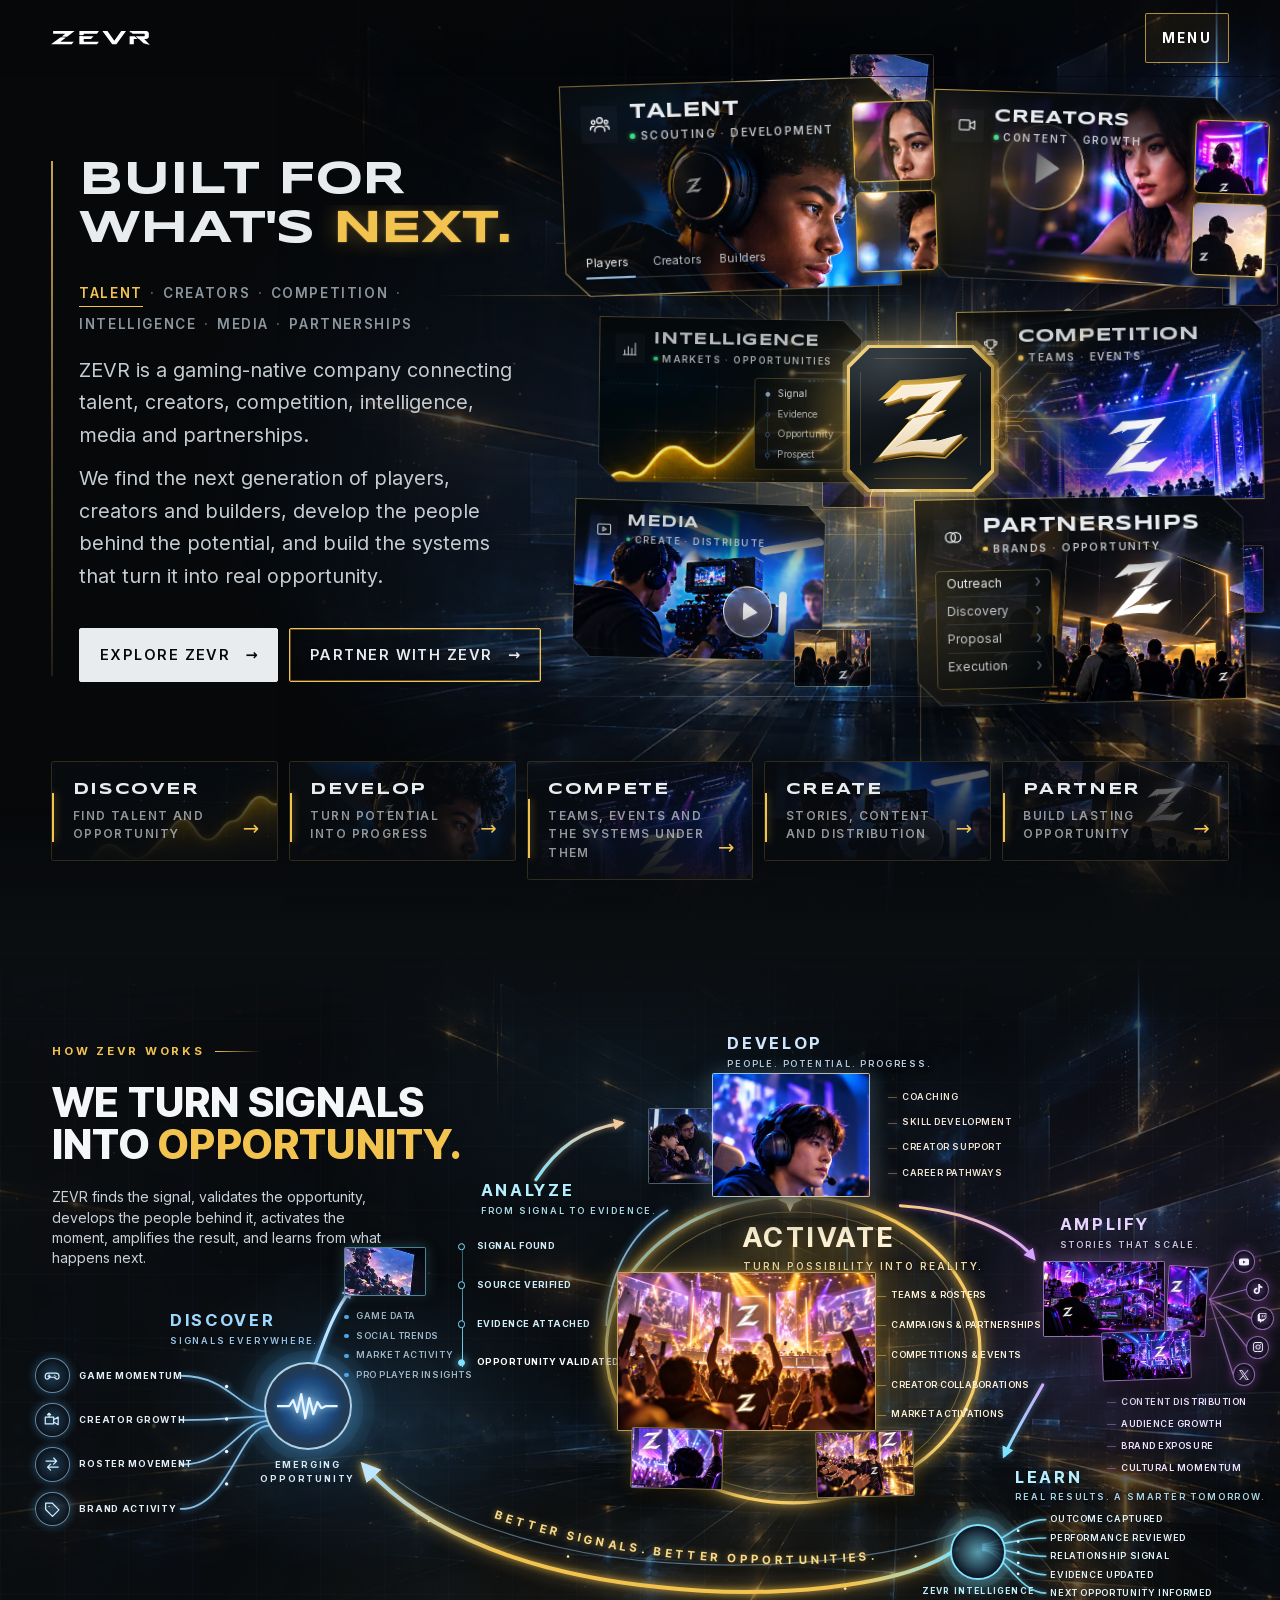
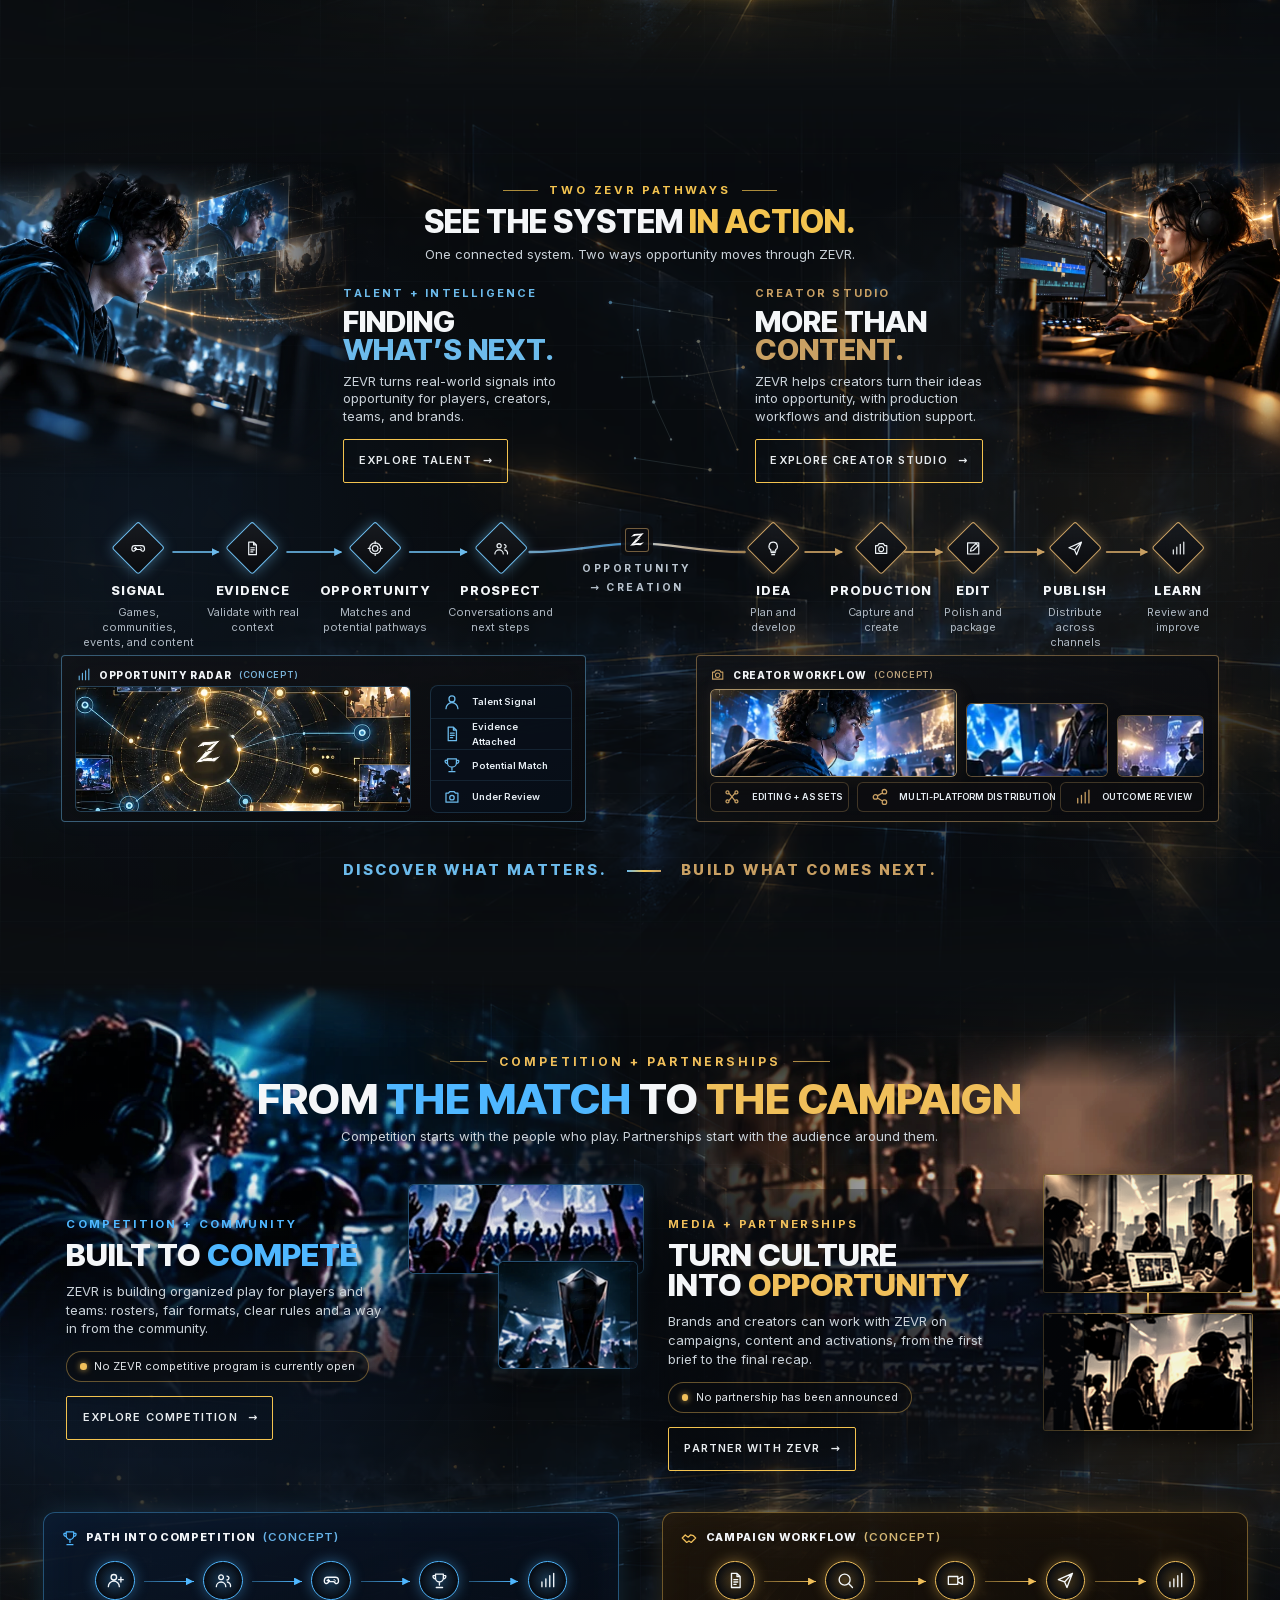
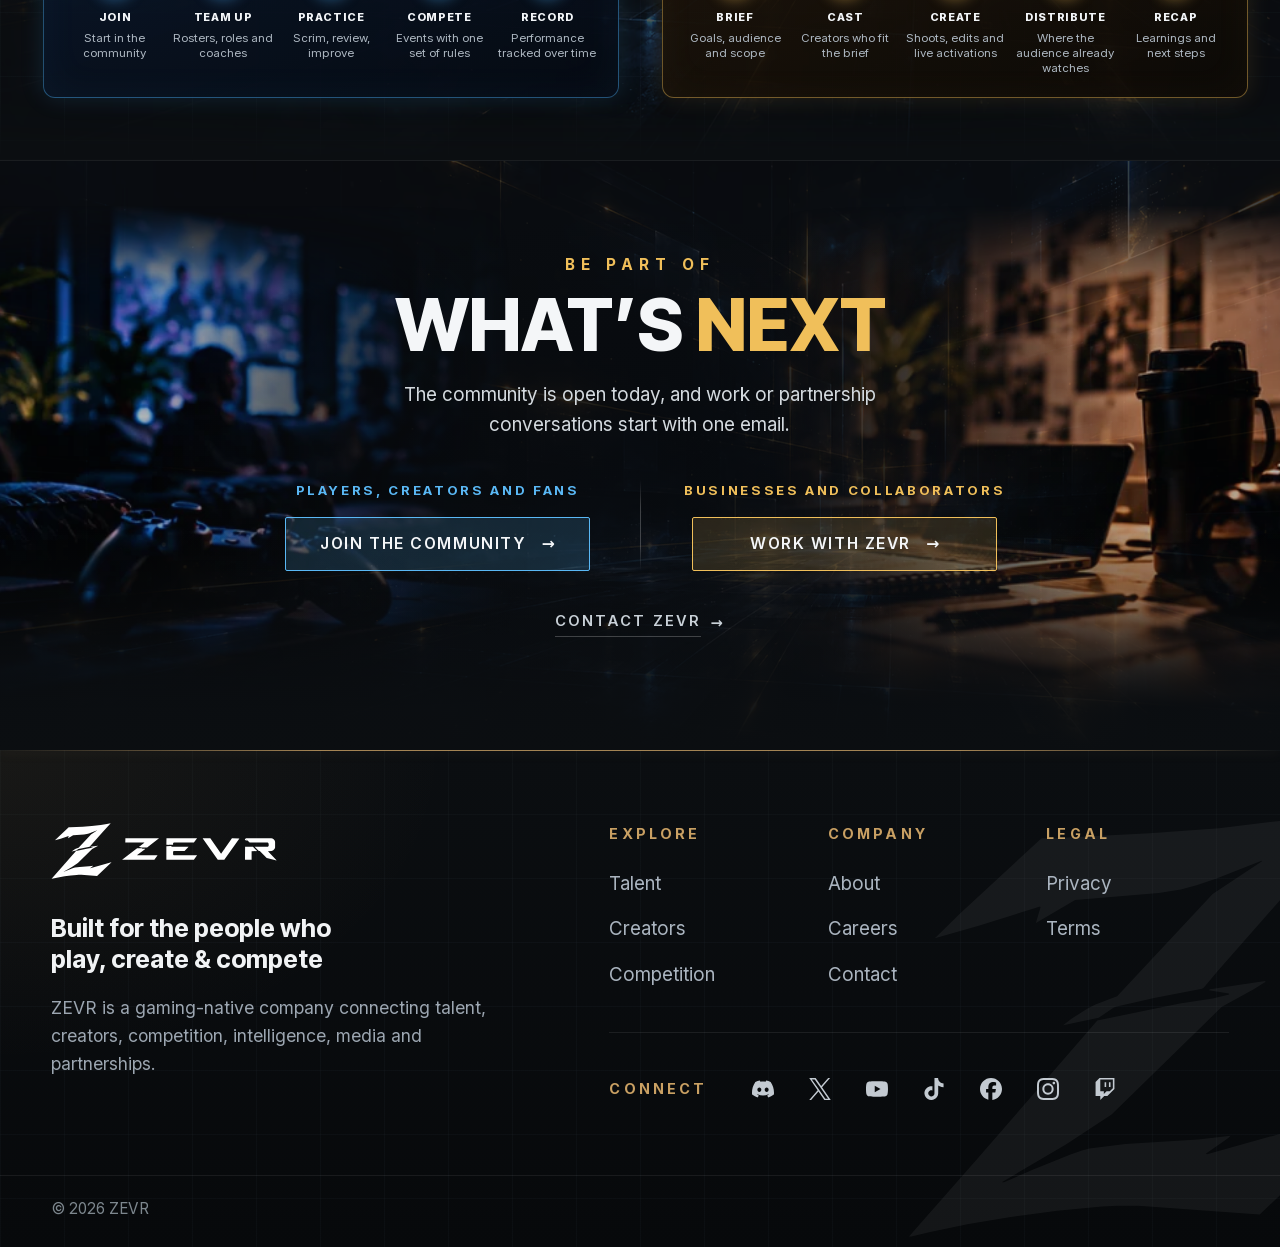
==== commit 4c7c3f88: "deploy: 2026-10-05T02:52:37.533Z" ====
--- a/index.html
+++ b/index.html
@@ -1 +1 @@
-<!DOCTYPE html><!--48aa9d08f4a5--><html lang="en" class="__variable_f367f3 __variable_a3c0d3 __variable_0d24fa __variable_cec71e"><head><meta charSet="utf-8"/><meta http-equiv="Content-Security-Policy" content="default-src &#x27;self&#x27;; base-uri &#x27;self&#x27;; object-src &#x27;none&#x27;; form-action &#x27;none&#x27;; img-src &#x27;self&#x27; data:; font-src &#x27;self&#x27;; style-src &#x27;self&#x27; &#x27;unsafe-inline&#x27;; script-src &#x27;self&#x27; &#x27;unsafe-inline&#x27;; connect-src &#x27;self&#x27;; frame-src &#x27;none&#x27;; worker-src &#x27;self&#x27;; manifest-src &#x27;self&#x27;; upgrade-insecure-requests"/><meta name="viewport" content="width=device-width, initial-scale=1"/><link rel="preload" as="image" href="/brand/ZEVR-WORDMARK-MASTER-REVERSE.svg"/><link rel="preload" as="image" href="/brand/ZEVR-SYMBOL-MASTER-REVERSE.svg"/><link rel="stylesheet" href="/_next/static/css/01b8594a74a07376.css" data-precedence="next"/><link rel="stylesheet" href="/_next/static/css/08d4eb5c76f53a23.css" data-precedence="next"/><link rel="stylesheet" href="/_next/static/css/8c7c7e99cab9ea81.css" data-precedence="next"/><link rel="stylesheet" href="/_next/static/css/fe74c7d158b2b562.css" data-precedence="next"/><link rel="stylesheet" href="/_next/static/css/61671bb60173f0d9.css" data-precedence="next"/><link rel="preload" as="script" fetchPriority="low" href="/_next/static/chunks/webpack-a5aa42f67f656f84.js"/><script src="/_next/static/chunks/4bd1b696-c023c6e3521b1417.js" async=""></script><script src="/_next/static/chunks/255-a85cef9cc3a04b12.js" async=""></script><script src="/_next/static/chunks/main-app-de9e8cc042bf46c4.js" async=""></script><script src="/_next/static/chunks/app/layout-cadefd1c1967444f.js" async=""></script><script src="/_next/static/chunks/app/not-found-bda124f7516533ec.js" async=""></script><script src="/_next/static/chunks/app/page-d05194d95fe8b013.js" async=""></script><meta name="theme-color" content="#07080A"/><title>ZEVR · Talent, Creators, Competition, Intelligence, Media &amp; Partnerships</title><meta name="description" content="ZEVR is a gaming-native company connecting talent, creators, competition, intelligence, media and partnerships."/><meta name="application-name" content="ZEVR"/><meta name="referrer" content="strict-origin-when-cross-origin"/><meta name="robots" content="index, follow"/><link rel="canonical" href="https://zevr.gg/"/><meta property="og:title" content="ZEVR · Talent, Creators, Competition, Intelligence, Media &amp; Partnerships"/><meta property="og:description" content="ZEVR is a gaming-native company connecting talent, creators, competition, intelligence, media and partnerships."/><meta property="og:url" content="https://zevr.gg/"/><meta property="og:site_name" content="ZEVR"/><meta property="og:image" content="https://zevr.gg/og-1200x630.png"/><meta property="og:image:width" content="1200"/><meta property="og:image:height" content="630"/><meta property="og:image:alt" content="The ZEVR Forged Z on a dark field."/><meta property="og:type" content="website"/><meta name="twitter:card" content="summary_large_image"/><meta name="twitter:title" content="ZEVR · Talent, Creators, Competition, Intelligence, Media &amp; Partnerships"/><meta name="twitter:description" content="ZEVR is a gaming-native company connecting talent, creators, competition, intelligence, media and partnerships."/><meta name="twitter:image" content="https://zevr.gg/og-1200x630.png"/><link rel="icon" href="/icon.png?ed616ae502bbf61e" type="image/png" sizes="256x256"/><script src="/_next/static/chunks/polyfills-42372ed130431b0a.js" noModule=""></script></head><body><div hidden=""><!--$--><!--/$--></div><script>(function(){var d=document.documentElement;try{d.setAttribute('data-js','');if(!('IntersectionObserver' in window))return;if(window.matchMedia&&window.matchMedia('(prefers-reduced-motion: reduce)').matches)return;d.setAttribute('data-reveal','armed');setTimeout(function(){if(d.getAttribute('data-reveal')==='armed')d.removeAttribute('data-reveal')},2500)}catch(e){d.removeAttribute('data-reveal')}})();</script><div class="public_shell__0fFbZ"><a class="public_skip__I34RB" href="#main">Skip to content</a><header class="SiteHeader_header__o00N_ SiteHeader_top__m8Iw6"><div class="SiteHeader_inner__I2_ct"><a class="SiteHeader_home___Udff" href="#top" aria-label="ZEVR home"><img class="ZevrMark_mark__MMJmv SiteHeader_mark__0tIcP" src="/brand/ZEVR-WORDMARK-MASTER-REVERSE.svg" width="1496" height="217" loading="eager" decoding="async" alt="" aria-hidden="true"/></a><nav class="SiteHeader_desktopNav__EOqAl" aria-label="Primary"><ul class="SiteHeader_list__rX5Ze"><li><a class="SiteHeader_link__a7Cse" href="#about">About</a></li><li><a class="SiteHeader_link__a7Cse" href="#talent">Talent</a></li><li><a class="SiteHeader_link__a7Cse" href="#creators">Creators</a></li><li><a class="SiteHeader_link__a7Cse" href="#competition">Competition</a></li><li><a class="SiteHeader_link__a7Cse" href="#partners">Partnerships</a></li><li><a class="SiteHeader_link__a7Cse" href="/contact/">Contact</a></li></ul></nav><div class="SiteHeader_actions__Va_lB"><a class="SiteHeader_work__jPMdn" href="/contact/#work"><span class="SiteHeader_workLabel__k4QgU">Work With ZEVR</span><span class="SiteHeader_workArrow__YPyM0" aria-hidden="true"></span></a><button type="button" class="SiteHeader_menuBtn__I7ppF" aria-expanded="false" aria-controls="_R_4lb_" aria-haspopup="dialog">Menu</button></div></div></header><main id="main" class="public_main__UgfPB"><div class="home_home__dR9Y_"><section id="top" class="HomepageHero_hero__M45Dp" aria-labelledby="hero-title" data-hero="" data-active="talent"><div class="HomepageHero_backdrop__Wp_HJ" aria-hidden="true"><div class="HomepageHero_grid__5BwNM"></div><div class="HomepageHero_field__lNi69"></div><div class="HomepageHero_light__4vC_5"></div><div class="HomepageHero_rays__XgbJ7"></div><div class="HomepageHero_beams__kjcxM"></div><div class="HomepageHero_streaks__tYozg"><span></span><span></span><span></span></div><div class="HomepageHero_dust__rADcU"><span style="--x:58%;--y:18%;--s:2px;--d:0s"></span><span style="--x:66%;--y:72%;--s:1.5px;--d:3.2s"></span><span style="--x:74%;--y:30%;--s:1px;--d:6.1s"></span><span style="--x:81%;--y:58%;--s:2px;--d:1.4s"></span><span style="--x:88%;--y:22%;--s:1.5px;--d:4.7s"></span><span style="--x:93%;--y:80%;--s:1px;--d:2.3s"></span><span style="--x:62%;--y:48%;--s:1px;--d:7.4s"></span><span style="--x:96%;--y:44%;--s:1.5px;--d:5.5s"></span></div></div><div class="HomepageHero_inner__eYyaQ"><div class="HomepageHero_copy__JXjgP"><h1 id="hero-title" class="HomepageHero_headline__UZ4XV"><span class="HomepageHero_line__XEV4m"><span class="HomepageHero_lineInner__KR_uU">BUILT FOR</span></span> <span class="HomepageHero_line__XEV4m HomepageHero_lineNext__CJQUR"><span class="HomepageHero_lineInner__KR_uU">WHAT&#x27;S<!-- --> <span class="HomepageHero_accent__v6JGx">NEXT.</span></span></span></h1><ul class="HomepageHero_areas__V_bs5" aria-label="What ZEVR works across"><li data-area="talent" data-active="">Talent</li><li data-area="creators">Creators</li><li data-area="competition">Competition</li><li data-area="intelligence">Intelligence</li><li data-area="media">Media</li><li data-area="partnerships">Partnerships</li></ul><p class="HomepageHero_body__wn8_8">ZEVR is a gaming-native company connecting talent, creators, competition, intelligence, media and partnerships.</p><p class="HomepageHero_body__wn8_8">We find the next generation of players, creators and builders, develop the people behind the potential, and build the systems that turn it into real opportunity.</p><div class="HomepageHero_actions__Esxfx"><a class="CTA_cta__ZyuCa CTA_signal__VNJYl" href="#about"><span>Explore ZEVR</span><span class="CTA_arrow__38ELd" aria-hidden="true">→</span></a><a class="CTA_cta__ZyuCa CTA_frame__1Czgm" href="/contact/#partner"><span>Partner With ZEVR</span><span class="CTA_arrow__38ELd" aria-hidden="true">→</span></a></div></div><div class="HeroNetwork_network__0CdEZ" data-network="" aria-hidden="true"><div class="HeroNetwork_stage__esHLz" data-stage=""><span class="HeroNetwork_tile__6AmgD" style="--x:40;--y:-7;--w:12;--pd:3;--z:1;--enter:900ms;--drift:15s"><img src="/media/hero/modules/tile-screen.webp" alt="" loading="lazy" decoding="async"/></span><span class="HeroNetwork_tile__6AmgD" style="--x:86;--y:63;--w:13;--pd:3;--z:1;--enter:990ms;--drift:17.3s"><img src="/media/hero/modules/frag-arena.webp" alt="" loading="lazy" decoding="async"/></span><span class="HeroNetwork_tile__6AmgD" style="--x:32;--y:75;--w:11;--pd:6;--z:4;--enter:1080ms;--drift:19.6s"><img src="/media/hero/modules/frag-crowd.webp" alt="" loading="lazy" decoding="async"/></span><span class="HeroNetwork_tile__6AmgD" style="--x:93;--y:23;--w:8;--pd:6;--z:4;--enter:1170ms;--drift:21.9s"><img src="/media/hero/modules/frag-portrait.webp" alt="" loading="lazy" decoding="async"/></span><span class="HeroNetwork_tile__6AmgD" style="--x:36;--y:51;--w:9;--pd:3;--z:1;--enter:1260ms;--drift:24.2s"><img src="/media/hero/modules/frag-glow.webp" alt="" loading="lazy" decoding="async"/></span><svg class="HeroNetwork_wires__u_x16" viewBox="0 0 100 90" preserveAspectRatio="none" aria-hidden="true" focusable="false"><path class="HeroNetwork_trace__YCKLG" d="M-2 20 H14 L30 32.5 H39.5"></path><path class="HeroNetwork_trace__YCKLG" d="M102 16 H86 L71 30 H60.5"></path><path class="HeroNetwork_trace__YCKLG" d="M-2 70 H12 L30 58 H39.5 V55.5"></path><path class="HeroNetwork_trace__YCKLG" d="M102 80 H88 L70 58 H60.5 V55.5"></path><path class="HeroNetwork_trace__YCKLG" d="M50 34.5 V-4"></path><path class="HeroNetwork_trace__YCKLG" d="M50 55.5 V94"></path><circle class="HeroNetwork_flare__kansE" cx="30" cy="32.5" r="0.7"></circle><circle class="HeroNetwork_flare__kansE" cx="71" cy="30" r="0.7"></circle><circle class="HeroNetwork_flare__kansE" cx="30" cy="58" r="0.6"></circle><circle class="HeroNetwork_flare__kansE" cx="70" cy="58" r="0.6"></circle><g data-wire="talent" data-active=""><path class="HeroNetwork_wire__Kis2I" d="M44 34.5 V14 H23" pathLength="100"></path><path class="HeroNetwork_boot__QotO5" d="M44 34.5 V14 H23" pathLength="100"></path><path class="HeroNetwork_pulse__lp7t_" d="M44 34.5 V14 H23" pathLength="100"></path></g><g data-wire="creators"><path class="HeroNetwork_wire__Kis2I" d="M56 34.5 V12 H73" pathLength="100"></path><path class="HeroNetwork_boot__QotO5" d="M56 34.5 V12 H73" pathLength="100"></path><path class="HeroNetwork_pulse__lp7t_" d="M56 34.5 V12 H73" pathLength="100"></path></g><g data-wire="competition"><path class="HeroNetwork_wire__Kis2I" d="M60.5 43 H77" pathLength="100"></path><path class="HeroNetwork_boot__QotO5" d="M60.5 43 H77" pathLength="100"></path><path class="HeroNetwork_pulse__lp7t_" d="M60.5 43 H77" pathLength="100"></path></g><g data-wire="intelligence"><path class="HeroNetwork_wire__Kis2I" d="M39.5 42 H23" pathLength="100"></path><path class="HeroNetwork_boot__QotO5" d="M39.5 42 H23" pathLength="100"></path><path class="HeroNetwork_pulse__lp7t_" d="M39.5 42 H23" pathLength="100"></path></g><g data-wire="media"><path class="HeroNetwork_wire__Kis2I" d="M44 55.5 V68 H18.5" pathLength="100"></path><path class="HeroNetwork_boot__QotO5" d="M44 55.5 V68 H18.5" pathLength="100"></path><path class="HeroNetwork_pulse__lp7t_" d="M44 55.5 V68 H18.5" pathLength="100"></path></g><g data-wire="partnerships"><path class="HeroNetwork_wire__Kis2I" d="M56 55.5 V71 H73" pathLength="100"></path><path class="HeroNetwork_boot__QotO5" d="M56 55.5 V71 H73" pathLength="100"></path><path class="HeroNetwork_pulse__lp7t_" d="M56 55.5 V71 H73" pathLength="100"></path></g></svg><div class="HeroNetwork_slot__ndhg8" data-card="talent" data-depth="3" data-layer="front" data-slot="0" data-active="" style="--x:1;--y:0;--w:44;--tilt:4deg;--turn:-2deg;--depth:3;--scale:1.05;--z:7;--from-x:0px;--from-y:-22px;--enter:700ms;--drift:9s;--drift-delay:0s"><div class="HeroNetwork_pose__aCe2U"><div class="HeroNetworkCard_card__1IgJS" data-body="tabs" data-panel="left" data-thumbs=""><picture class="HeroNetworkCard_media__BKmdK"><source type="image/avif" srcSet="/media/hero/modules/talent.avif"/><img src="/media/hero/modules/talent.webp" alt="" loading="eager" fetchPriority="high" decoding="async"/></picture><div class="HeroNetworkCard_head__yTzJS"><span class="HeroNetworkCard_icon__nZ5sH"><svg viewBox="0 0 24 24" width="24" height="24" fill="none" stroke="currentColor" stroke-width="1.5" stroke-linecap="round" stroke-linejoin="round" aria-hidden="true" focusable="false"><circle cx="12" cy="7.5" r="3"></circle><path d="M6.5 19.5v-1.2a4.3 4.3 0 0 1 4.3-4.3h2.4a4.3 4.3 0 0 1 4.3 4.3v1.2"></path><circle cx="5" cy="9.5" r="2"></circle><path d="M1.8 17.5v-.6a3 3 0 0 1 3-3h1"></path><circle cx="19" cy="9.5" r="2"></circle><path d="M22.2 17.5v-.6a3 3 0 0 0-3-3h-1"></path></svg></span><span class="HeroNetworkCard_titles__GbR9X"><span class="HeroNetworkCard_name___x66i">Talent</span><span class="HeroNetworkCard_line__YCgmJ">Scouting · Development</span></span></div><div class="HeroNetworkCard_body__IRXPn"><span class="HeroNetworkCard_tabs__dLFfk"><span class="HeroNetworkCard_tab__vXDe9">Players</span><span class="HeroNetworkCard_tab__vXDe9">Creators</span><span class="HeroNetworkCard_tab__vXDe9">Builders</span><span class="HeroNetworkCard_tabMarker__kyqxu"></span></span><span class="HeroNetworkCard_rows__IJN4V"><span class="HeroNetworkCard_profile__fjWQb"><span class="HeroNetworkCard_avatar__kVpia"></span><span class="HeroNetworkCard_bars__9nKD6"><span></span><span></span></span></span><span class="HeroNetworkCard_profile__fjWQb"><span class="HeroNetworkCard_avatar__kVpia"></span><span class="HeroNetworkCard_bars__9nKD6"><span></span><span></span></span></span><span class="HeroNetworkCard_profile__fjWQb"><span class="HeroNetworkCard_avatar__kVpia"></span><span class="HeroNetworkCard_bars__9nKD6"><span></span><span></span></span></span></span></div></div><span class="HeroNetwork_thumbs__yPyRF"><span class="HeroNetwork_thumb__lPyQj"><img src="/media/hero/modules/tile-scout-a.webp" alt="" loading="lazy" decoding="async"/></span><span class="HeroNetwork_thumb__lPyQj"><img src="/media/hero/modules/tile-scout-b.webp" alt="" loading="lazy" decoding="async"/></span></span></div></div><div class="HeroNetwork_slot__ndhg8" data-card="creators" data-depth="3" data-layer="front" data-slot="1" style="--x:52;--y:-1;--w:42;--tilt:-4deg;--turn:2deg;--depth:3;--scale:1.03;--z:7;--from-x:28px;--from-y:6px;--enter:770ms;--drift:10.3s;--drift-delay:-1.7s"><div class="HeroNetwork_pose__aCe2U"><div class="HeroNetworkCard_card__1IgJS" data-body="stages" data-panel="left" data-thumbs=""><picture class="HeroNetworkCard_media__BKmdK"><source type="image/avif" srcSet="/media/hero/modules/creators.avif"/><img src="/media/hero/modules/creators.webp" alt="" loading="lazy" fetchPriority="auto" decoding="async"/></picture><div class="HeroNetworkCard_head__yTzJS"><span class="HeroNetworkCard_icon__nZ5sH"><svg viewBox="0 0 24 24" width="24" height="24" fill="none" stroke="currentColor" stroke-width="1.5" stroke-linecap="round" stroke-linejoin="round" aria-hidden="true" focusable="false"><rect x="2.5" y="6" width="13" height="12" rx="1.5"></rect><path d="M15.5 10.5l6-3.5v10l-6-3.5"></path></svg></span><span class="HeroNetworkCard_titles__GbR9X"><span class="HeroNetworkCard_name___x66i">Creators</span><span class="HeroNetworkCard_line__YCgmJ">Content · Growth</span></span></div><div class="HeroNetworkCard_body__IRXPn"><span class="HeroNetworkCard_frame__F_Qpu"><span class="HeroNetworkCard_play__Bx2jw"></span></span><span class="HeroNetworkCard_track__Inmvj"><span class="HeroNetworkCard_stage__xxSvg">Draft</span><span class="HeroNetworkCard_stage__xxSvg">Editing</span><span class="HeroNetworkCard_stage__xxSvg">Creator review</span><span class="HeroNetworkCard_stage__xxSvg">Published</span></span></div></div><span class="HeroNetwork_thumbs__yPyRF"><span class="HeroNetwork_thumb__lPyQj"><img src="/media/hero/modules/tile-stream.webp" alt="" loading="lazy" decoding="async"/></span><span class="HeroNetwork_thumb__lPyQj"><img src="/media/hero/modules/tile-field.webp" alt="" loading="lazy" decoding="async"/></span></span></div></div><div class="HeroNetwork_slot__ndhg8" data-card="competition" data-depth="2" data-layer="front" data-slot="2" style="--x:56;--y:30;--w:42;--tilt:-3deg;--turn:-0.8deg;--depth:2;--scale:1.04;--z:5;--from-x:28px;--from-y:6px;--enter:880ms;--drift:11.6s;--drift-delay:-3.4s"><div class="HeroNetwork_pose__aCe2U"><div class="HeroNetworkCard_card__1IgJS" data-body="bracket" data-panel="left"><picture class="HeroNetworkCard_media__BKmdK"><source type="image/avif" srcSet="/media/hero/modules/competition.avif"/><img src="/media/hero/modules/competition.webp" alt="" loading="lazy" fetchPriority="auto" decoding="async"/></picture><div class="HeroNetworkCard_head__yTzJS"><span class="HeroNetworkCard_icon__nZ5sH"><svg viewBox="0 0 24 24" width="24" height="24" fill="none" stroke="currentColor" stroke-width="1.5" stroke-linecap="round" stroke-linejoin="round" aria-hidden="true" focusable="false"><path d="M7.5 3.5h9v5.5a4.5 4.5 0 0 1-9 0z"></path><path d="M7.5 5.5H4.5v1.5a3 3 0 0 0 3 3"></path><path d="M16.5 5.5h3v1.5a3 3 0 0 1-3 3"></path><path d="M12 13.5v4"></path><path d="M8 20.5h8M9.5 17.5h5"></path></svg></span><span class="HeroNetworkCard_titles__GbR9X"><span class="HeroNetworkCard_name___x66i">Competition</span><span class="HeroNetworkCard_line__YCgmJ">Teams · Events</span></span></div><div class="HeroNetworkCard_body__IRXPn"><svg class="HeroNetworkCard_bracket__q68_5" viewBox="0 0 120 64" preserveAspectRatio="xMinYMid meet"><rect x="1" y="2" width="30" height="10"></rect><rect x="1" y="18" width="30" height="10"></rect><rect x="1" y="36" width="30" height="10"></rect><rect x="1" y="52" width="30" height="10"></rect><path d="M31 7 H38 V23 H31 M38 15 H45"></path><path d="M31 41 H38 V57 H31 M38 49 H45"></path><rect x="45" y="10" width="30" height="10"></rect><rect x="45" y="44" width="30" height="10"></rect><path d="M75 15 H82 V49 H75 M82 32 H89"></path><rect class="HeroNetworkCard_final__JPTzY" x="89" y="27" width="30" height="10"></rect></svg><span class="HeroNetworkCard_parts__V2LmB"><span>Events</span><span>Rosters</span><span>Scrims</span><span>Results</span></span></div></div></div></div><div class="HeroNetwork_slot__ndhg8" data-card="intelligence" data-depth="1" data-layer="mid" data-slot="3" style="--x:3;--y:30;--w:40;--tilt:6deg;--turn:0.6deg;--depth:1;--scale:0.94;--z:3;--from-x:-28px;--from-y:6px;--enter:990ms;--drift:12.9s;--drift-delay:-5.1s"><div class="HeroNetwork_pose__aCe2U"><div class="HeroNetworkCard_card__1IgJS" data-body="chain" data-panel="right"><picture class="HeroNetworkCard_media__BKmdK"><source type="image/avif" srcSet="/media/hero/modules/intelligence.avif"/><img src="/media/hero/modules/intelligence.webp" alt="" loading="lazy" fetchPriority="auto" decoding="async"/></picture><div class="HeroNetworkCard_head__yTzJS"><span class="HeroNetworkCard_icon__nZ5sH"><svg viewBox="0 0 24 24" width="24" height="24" fill="none" stroke="currentColor" stroke-width="1.5" stroke-linecap="round" stroke-linejoin="round" aria-hidden="true" focusable="false"><path d="M5 20V14M10 20V9M15 20V11.5M20 20V4"></path><path d="M3 20.5h18"></path></svg></span><span class="HeroNetworkCard_titles__GbR9X"><span class="HeroNetworkCard_name___x66i">Intelligence</span><span class="HeroNetworkCard_line__YCgmJ">Markets · Opportunities</span></span></div><div class="HeroNetworkCard_body__IRXPn"><span class="HeroNetworkCard_chain__QE63i"><span class="HeroNetworkCard_link__AF1bS"><span class="HeroNetworkCard_dot___amnQ"></span>Signal</span><span class="HeroNetworkCard_link__AF1bS"><span class="HeroNetworkCard_dot___amnQ"></span>Evidence</span><span class="HeroNetworkCard_link__AF1bS"><span class="HeroNetworkCard_dot___amnQ"></span>Opportunity</span><span class="HeroNetworkCard_link__AF1bS"><span class="HeroNetworkCard_dot___amnQ"></span>Prospect</span><span class="HeroNetworkCard_scan__ErY7l"></span></span></div></div></div></div><div class="HeroNetwork_slot__ndhg8" data-card="media" data-depth="1" data-layer="mid" data-slot="4" style="--x:-1;--y:56;--w:39;--tilt:5deg;--turn:1.5deg;--depth:1;--scale:0.92;--z:2;--from-x:-28px;--from-y:6px;--enter:1060ms;--drift:14.2s;--drift-delay:-6.8s"><div class="HeroNetwork_pose__aCe2U"><div class="HeroNetworkCard_card__1IgJS" data-body="timeline" data-panel="bottom"><picture class="HeroNetworkCard_media__BKmdK"><source type="image/avif" srcSet="/media/hero/modules/media.avif"/><img src="/media/hero/modules/media.webp" alt="" loading="lazy" fetchPriority="auto" decoding="async"/></picture><div class="HeroNetworkCard_head__yTzJS"><span class="HeroNetworkCard_icon__nZ5sH"><svg viewBox="0 0 24 24" width="24" height="24" fill="none" stroke="currentColor" stroke-width="1.5" stroke-linecap="round" stroke-linejoin="round" aria-hidden="true" focusable="false"><rect x="2.5" y="4.5" width="19" height="15" rx="1.5"></rect><path d="M10 9v6l5-3z"></path></svg></span><span class="HeroNetworkCard_titles__GbR9X"><span class="HeroNetworkCard_name___x66i">Media</span><span class="HeroNetworkCard_line__YCgmJ">Create · Distribute</span></span></div><div class="HeroNetworkCard_body__IRXPn"><span class="HeroNetworkCard_chips__Pj_wA"><span>Clip</span><span>Package</span><span>Distribute</span></span><span class="HeroNetworkCard_timeline__cQSYw"><span class="HeroNetworkCard_lane__t9TDy"><span></span><span></span><span></span></span><span class="HeroNetworkCard_lane__t9TDy"><span></span><span></span></span><svg class="HeroNetworkCard_wave__IyHBB" viewBox="0 0 100 12" preserveAspectRatio="none"><path d="M0 6 L4 4 L7 8 L10 3 L13 9 L16 5 L20 7 L23 2 L26 10 L30 5 L33 7 L37 4 L40 8 L44 3 L47 9 L51 6 L54 4 L58 8 L61 2 L65 10 L68 5 L72 7 L75 3 L79 9 L82 5 L86 7 L89 4 L93 8 L96 5 L100 6"></path></svg><span class="HeroNetworkCard_playhead___JYTv"></span></span></div></div></div></div><div class="HeroNetwork_slot__ndhg8" data-card="partnerships" data-depth="3" data-layer="front" data-slot="5" style="--x:50;--y:56.5;--w:46;--tilt:3deg;--turn:-1.2deg;--depth:3;--scale:1.02;--z:7;--from-x:0px;--from-y:22px;--enter:1050ms;--drift:15.5s;--drift-delay:-8.5s"><div class="HeroNetwork_pose__aCe2U"><div class="HeroNetworkCard_card__1IgJS" data-body="list" data-panel="left"><picture class="HeroNetworkCard_media__BKmdK"><source type="image/avif" srcSet="/media/hero/modules/partnerships.avif"/><img src="/media/hero/modules/partnerships.webp" alt="" loading="lazy" fetchPriority="auto" decoding="async"/></picture><div class="HeroNetworkCard_head__yTzJS"><span class="HeroNetworkCard_icon__nZ5sH"><svg viewBox="0 0 24 24" width="24" height="24" fill="none" stroke="currentColor" stroke-width="1.5" stroke-linecap="round" stroke-linejoin="round" aria-hidden="true" focusable="false"><circle cx="9" cy="12" r="5.5"></circle><circle cx="15" cy="12" r="5.5"></circle></svg></span><span class="HeroNetworkCard_titles__GbR9X"><span class="HeroNetworkCard_name___x66i">Partnerships</span><span class="HeroNetworkCard_line__YCgmJ">Brands · Opportunity</span></span></div><div class="HeroNetworkCard_body__IRXPn"><span class="HeroNetworkCard_list__EeGpn"><span class="HeroNetworkCard_listRow___Z8oe">Outreach<span class="HeroNetworkCard_chevron__sXDY5">›</span></span><span class="HeroNetworkCard_listRow___Z8oe">Discovery<span class="HeroNetworkCard_chevron__sXDY5">›</span></span><span class="HeroNetworkCard_listRow___Z8oe">Proposal<span class="HeroNetworkCard_chevron__sXDY5">›</span></span><span class="HeroNetworkCard_listRow___Z8oe">Execution<span class="HeroNetworkCard_chevron__sXDY5">›</span></span></span></div></div></div></div><div class="HeroNetwork_core__QuHhv" data-core=""><span class="HeroNetwork_coreCircuit__p_tPG"></span><span class="HeroNetwork_coreHalo__1CPHC"></span><span class="HeroNetwork_coreFrameGlow__TrInK"></span><span class="HeroNetwork_coreRing__UffB3"></span><span class="HeroNetwork_corePlate__4LVy_"><span class="HeroNetwork_coreSheen__O13kM"></span><span class="HeroNetwork_markGlow__G4Tsa"></span><span class="HeroNetwork_markGlow__G4Tsa HeroNetwork_markGlowTight__CgqsY"></span><span class="HeroNetwork_markDepth__NSmRF" style="--i:6"></span><span class="HeroNetwork_markDepth__NSmRF" style="--i:5"></span><span class="HeroNetwork_markDepth__NSmRF" style="--i:4"></span><span class="HeroNetwork_markDepth__NSmRF" style="--i:3"></span><span class="HeroNetwork_markDepth__NSmRF" style="--i:2"></span><span class="HeroNetwork_markDepth__NSmRF" style="--i:1"></span><img class="ZevrMark_mark__MMJmv HeroNetwork_mark__sHmzg" src="/brand/ZEVR-SYMBOL-MASTER-REVERSE.svg" width="999" height="934" loading="eager" decoding="async" alt="" aria-hidden="true"/><span class="HeroNetwork_markShine__D0cW1"></span></span></div></div></div></div><div class="HomepageHero_handoff__ue5M7"><ul aria-label="Where to go from here"><li><a href="/talent/" class="HomepageHero_handoffItem__sdj1F"><picture class="HomepageHero_handoffMedia__9sGWK" aria-hidden="true"><source type="image/avif" srcSet="/media/hero/modules/intelligence.avif"/><img src="/media/hero/modules/intelligence.webp" alt="" loading="lazy" decoding="async"/></picture><span class="HomepageHero_handoffName__m8Mmp">Discover</span><span class="HomepageHero_handoffLine__i0CQK">Find talent and opportunity</span><span class="HomepageHero_handoffArrow__3_kRd" aria-hidden="true">→</span></a></li><li><a href="#how" class="HomepageHero_handoffItem__sdj1F"><picture class="HomepageHero_handoffMedia__9sGWK" aria-hidden="true"><source type="image/avif" srcSet="/media/hero/modules/talent.avif"/><img src="/media/hero/modules/talent.webp" alt="" loading="lazy" decoding="async"/></picture><span class="HomepageHero_handoffName__m8Mmp">Develop</span><span class="HomepageHero_handoffLine__i0CQK">Turn potential into progress</span><span class="HomepageHero_handoffArrow__3_kRd" aria-hidden="true">→</span></a></li><li><a href="/compete/" class="HomepageHero_handoffItem__sdj1F"><picture class="HomepageHero_handoffMedia__9sGWK" aria-hidden="true"><source type="image/avif" srcSet="/media/hero/modules/competition.avif"/><img src="/media/hero/modules/competition.webp" alt="" loading="lazy" decoding="async"/></picture><span class="HomepageHero_handoffName__m8Mmp">Compete</span><span class="HomepageHero_handoffLine__i0CQK">Teams, events and the systems under them</span><span class="HomepageHero_handoffArrow__3_kRd" aria-hidden="true">→</span></a></li><li><a href="/creators/" class="HomepageHero_handoffItem__sdj1F"><picture class="HomepageHero_handoffMedia__9sGWK" aria-hidden="true"><source type="image/avif" srcSet="/media/hero/modules/media.avif"/><img src="/media/hero/modules/media.webp" alt="" loading="lazy" decoding="async"/></picture><span class="HomepageHero_handoffName__m8Mmp">Create</span><span class="HomepageHero_handoffLine__i0CQK">Stories, content and distribution</span><span class="HomepageHero_handoffArrow__3_kRd" aria-hidden="true">→</span></a></li><li><a href="/contact/#partner" class="HomepageHero_handoffItem__sdj1F"><picture class="HomepageHero_handoffMedia__9sGWK" aria-hidden="true"><source type="image/avif" srcSet="/media/hero/modules/partnerships.avif"/><img src="/media/hero/modules/partnerships.webp" alt="" loading="lazy" decoding="async"/></picture><span class="HomepageHero_handoffName__m8Mmp">Partner</span><span class="HomepageHero_handoffLine__i0CQK">Build lasting opportunity</span><span class="HomepageHero_handoffArrow__3_kRd" aria-hidden="true">→</span></a></li></ul></div></section><section id="about" class="HowZevrWorks_section__GFMJG" aria-labelledby="about-title" data-hzw=""><div class="HowZevrWorks_ground__wUXY1" aria-hidden="true"></div><div id="how" class="HowZevrWorks_frame__H_V9s"><header class="HowZevrWorks_head__5LWRt" data-part="" style="--x:4.0669856459330145%;--y:3.79746835443038%;--w:33.49282296650718%"><p class="HowZevrWorks_eyebrow__8JV_D">How ZEVR works</p><h2 id="about-title" class="HowZevrWorks_h2__qHuhu">We turn signals<br/>into<!-- --> <span class="HowZevrWorks_accent___M1V4">opportunity.</span></h2><p class="HowZevrWorks_intro__JVv7y">ZEVR finds the signal, validates the opportunity, develops the people behind it, activates the moment, amplifies the result, and learns from what happens next.</p></header><span class="HowZevrWorks_pool__EpHP1 HowZevrWorks_poolBlue__nncJJ" data-part="" style="--x:11.961722488038278%;--y:39.24050632911392%;--w:33.49282296650718%;--h:53.16455696202531%" aria-hidden="true"></span><span class="HowZevrWorks_pool__EpHP1 HowZevrWorks_poolGold__s0xUt" data-part="" style="--x:44.25837320574163%;--y:29.11392405063291%;--w:35.88516746411483%;--h:59.49367088607595%" aria-hidden="true"></span><span class="HowZevrWorks_pool__EpHP1 HowZevrWorks_poolViolet__5jc5Q" data-part="" style="--x:74.16267942583733%;--y:29.11392405063291%;--w:25.11961722488038%;--h:48.10126582278481%" aria-hidden="true"></span><svg class="HowZevrWorks_paths__p_7fx" viewBox="0 70 1672 790" preserveAspectRatio="none" aria-hidden="true" focusable="false"><defs><linearGradient id="hzw-ring" x1="0" y1="0" x2="1" y2="1"><stop offset="0" stop-color="#4ea7e8"></stop><stop offset="0.35" stop-color="#f3c34f"></stop><stop offset="1" stop-color="#f6d27a"></stop></linearGradient><linearGradient id="hzw-warm" gradientUnits="userSpaceOnUse" x1="700" y1="280" x2="812" y2="206"><stop offset="0" stop-color="#7fe3ff"></stop><stop offset="1" stop-color="#f2c79a"></stop></linearGradient><linearGradient id="hzw-media" gradientUnits="userSpaceOnUse" x1="1176" y1="314" x2="1350" y2="382"><stop offset="0" stop-color="#f6d27a"></stop><stop offset="1" stop-color="#d6a8ff"></stop></linearGradient><linearGradient id="hzw-back" gradientUnits="userSpaceOnUse" x1="1362" y1="548" x2="1312" y2="640"><stop offset="0" stop-color="#d6a8ff"></stop><stop offset="1" stop-color="#7fe3ff"></stop></linearGradient><linearGradient id="hzw-return" gradientUnits="userSpaceOnUse" x1="1250" y1="0" x2="478" y2="0"><stop offset="0" stop-color="#7fe3ff"></stop><stop offset="0.18" stop-color="#f3c34f"></stop><stop offset="0.78" stop-color="#f3c34f"></stop><stop offset="1" stop-color="#9ed8ff"></stop></linearGradient><radialGradient id="hzw-pool" cx="0.5" cy="0.45" r="0.55"><stop offset="0" stop-color="#f3c34f" stop-opacity="0.24"></stop><stop offset="0.7" stop-color="#f3c34f" stop-opacity="0.05"></stop><stop offset="1" stop-color="#f3c34f" stop-opacity="0"></stop></radialGradient><marker id="hzw-head-blue" viewBox="0 0 10 10" refX="7" refY="5" markerWidth="3.5" markerHeight="3.5" orient="auto-start-reverse"><path d="M0 0 L10 5 L0 10 z" style="fill:#bfe6ff"></path></marker><marker id="hzw-head-warm" viewBox="0 0 10 10" refX="7" refY="5" markerWidth="3.5" markerHeight="3.5" orient="auto-start-reverse"><path d="M0 0 L10 5 L0 10 z" style="fill:#f2c79a"></path></marker><marker id="hzw-head-violet" viewBox="0 0 10 10" refX="7" refY="5" markerWidth="4" markerHeight="4" orient="auto-start-reverse"><path d="M0 0 L10 5 L0 10 z" style="fill:#d6a8ff"></path></marker><marker id="hzw-head-cyan" viewBox="0 0 10 10" refX="7" refY="5" markerWidth="4" markerHeight="4" orient="auto-start-reverse"><path d="M0 0 L10 5 L0 10 z" style="fill:#7fe3ff"></path></marker><marker id="hzw-head-return" viewBox="0 0 10 10" refX="6" refY="5" markerWidth="5" markerHeight="5" orient="auto-start-reverse"><path d="M0 0 L10 5 L0 10 z" style="fill:#bfe6ff"></path></marker><path id="hzw-return-text" d="M646 722 C 790 770, 960 794, 1150 776"></path></defs><g class="HowZevrWorks_converge__H_XS6" data-seg="0"><path pathLength="100" d="M236 536 C 300 536, 312 583, 352 583"></path><path pathLength="100" d="M236 594 C 300 594, 312 589, 352 589"></path><path pathLength="100" d="M236 652 C 300 652, 312 595, 352 595"></path><path pathLength="100" d="M236 710 C 300 710, 312 601, 352 601"></path></g><g class="HowZevrWorks_pulses__XgHhm" data-seg="0"><circle cx="296" cy="550.1" r="2.2"></circle><circle cx="296" cy="592.5" r="2.2"></circle><circle cx="296" cy="634.9" r="2.2"></circle><circle cx="296" cy="677.3" r="2.2"></circle></g><g class="HowZevrWorks_inputSignal__6AG6_" aria-hidden="true"><path pathLength="100" style="--k:0" d="M236 536 C 300 536, 312 583, 352 583"></path><path pathLength="100" style="--k:1" d="M236 594 C 300 594, 312 589, 352 589"></path><path pathLength="100" style="--k:2" d="M236 652 C 300 652, 312 595, 352 595"></path><path pathLength="100" style="--k:3" d="M236 710 C 300 710, 312 601, 352 601"></path></g><path class="HowZevrWorks_cool__OfeO_ HowZevrWorks_strong__zhLHR" data-seg="1" pathLength="100" marker-end="url(#hzw-head-blue)" d="M410 526 C 424 488, 436 452, 458 424"></path><path class="HowZevrWorks_warming__PhYxY" data-seg="2" pathLength="100" marker-end="url(#hzw-head-warm)" d="M700 280 C 728 238, 760 214, 812 206"></path><path class="HowZevrWorks_cool__OfeO_" data-seg="2" pathLength="100" d="M792 470 C 794 410, 820 352, 872 320"></path><path class="HowZevrWorks_warmLine__B2lKg" data-seg="3" pathLength="100" d="M1032 306 V 318"></path><ellipse class="HowZevrWorks_ringPool__q5z3n" data-seg="3" cx="1036" cy="502" rx="244" ry="200"></ellipse><ellipse class="HowZevrWorks_ringGlow__umH4Q" data-seg="3" cx="1036" cy="502" rx="244" ry="200"></ellipse><ellipse class="HowZevrWorks_ring__tfNAc" data-seg="3" cx="1036" cy="502" rx="244" ry="200" pathLength="100"></ellipse><ellipse class="HowZevrWorks_ringInner__BFrTR" data-seg="3" cx="1036" cy="506" rx="226" ry="184" pathLength="100"></ellipse><g data-seg="3"><circle class="HowZevrWorks_glint__8raaF" cx="866" cy="646" r="2.6"></circle><circle class="HowZevrWorks_glint__8raaF" cx="1262" cy="580" r="2.2"></circle><circle class="HowZevrWorks_glint__8raaF" cx="1150" cy="684" r="1.8"></circle></g><path class="HowZevrWorks_star__lUSvL" data-seg="3" d="M1032 290 L1037 301 L1048 306 L1037 311 L1032 322 L1027 311 L1016 306 L1027 301 Z"></path><path class="HowZevrWorks_media1__4kjV2" data-seg="4" pathLength="100" marker-end="url(#hzw-head-violet)" d="M1176 314 C 1244 318, 1316 340, 1350 382"></path><path class="HowZevrWorks_media2__dNva_" data-seg="5" pathLength="100" marker-end="url(#hzw-head-cyan)" d="M1362 548 C 1344 580, 1326 610, 1312 640"></path><g class="HowZevrWorks_collapse__aS2xe" data-seg="5"><path pathLength="100" d="M1366 724 C 1330 724, 1310 756.16, 1284 756.16"></path><path pathLength="100" d="M1366 748 C 1330 748, 1310 758.08, 1284 758.08"></path><path pathLength="100" d="M1366 772 C 1330 772, 1310 760, 1284 760"></path><path pathLength="100" d="M1366 796 C 1330 796, 1310 761.92, 1284 761.92"></path><path pathLength="100" d="M1366 820 C 1330 820, 1310 763.84, 1284 763.84"></path></g><g class="HowZevrWorks_fan__VLQqa" data-seg="4"><path pathLength="100" d="M1580 436 Q 1595 411.5, 1611 387"></path><path pathLength="100" d="M1580 436 Q 1604 429.5, 1629 423"></path><path pathLength="100" d="M1580 436 Q 1607 448.5, 1635 461"></path><path pathLength="100" d="M1580 436 Q 1604 467.5, 1629 499"></path><path pathLength="100" d="M1580 436 Q 1595 485.5, 1611 535"></path></g><g class="HowZevrWorks_inbound__1VxAH" data-seg="5"><circle cx="1330" cy="738.472" r="1.8"></circle><circle cx="1330" cy="752.5360000000001" r="1.8"></circle><circle cx="1330" cy="766.6" r="1.8"></circle><circle cx="1330" cy="780.664" r="1.8"></circle><circle cx="1330" cy="794.7280000000001" r="1.8"></circle></g><g class="HowZevrWorks_lights__5F_wR" data-seg="6"><circle cx="1104" cy="814" r="1.8"></circle><circle cx="742" cy="772" r="1.6"></circle><circle cx="560" cy="726" r="1.4"></circle><circle cx="1196" cy="772" r="1.4"></circle></g><g class="HowZevrWorks_stateSignal__MYFfg" aria-hidden="true"><path pathLength="100" style="--k:0" d="M1366 724 C 1330 724, 1310 756.16, 1284 756.16"></path><path pathLength="100" style="--k:1" d="M1366 748 C 1330 748, 1310 758.08, 1284 758.08"></path><path pathLength="100" style="--k:2" d="M1366 772 C 1330 772, 1310 760, 1284 760"></path><path pathLength="100" style="--k:3" d="M1366 796 C 1330 796, 1310 761.92, 1284 761.92"></path><path pathLength="100" style="--k:4" d="M1366 820 C 1330 820, 1310 763.84, 1284 763.84"></path></g><g data-seg="6"><path class="HowZevrWorks_returnGlow__l3Aso" d="M1250 762 C 1180 814, 1000 828, 860 812 C 700 796, 560 746, 478 656"></path><path class="HowZevrWorks_returnLine__xoQXU" pathLength="100" marker-end="url(#hzw-head-return)" d="M1250 762 C 1180 814, 1000 828, 860 812 C 700 796, 560 746, 478 656"></path><path class="HowZevrWorks_returnInner__zv27k" pathLength="100" d="M1262 736 C 1150 786, 900 800, 730 760 C 640 740, 568 710, 518 672"></path><path class="HowZevrWorks_returnSignal__6XSdr" pathLength="100" d="M1250 762 C 1180 814, 1000 828, 860 812 C 700 796, 560 746, 478 656"></path><text class="HowZevrWorks_returnWords__rVhMo"><textPath href="#hzw-return-text" startOffset="0">BETTER SIGNALS. BETTER OPPORTUNITIES.</textPath></text></g></svg><ol class="HowZevrWorks_stages__m6X9J"><li class="HowZevrWorks_stage__KsbY7" data-stage="discover" style="--i:0"><div class="HowZevrWorks_heading__bIb_e" data-part="" style="--x:13.277511961722489%;--y:48.35443037974684%;--w:13.75598086124402%"><h3 class="HowZevrWorks_name__8EUfi">Discover</h3><p class="HowZevrWorks_label__uekKN">Signals everywhere.</p><p class="HowZevrWorks_body__q5ED3">Find emerging people, markets, communities and opportunities.</p></div><ul class="HowZevrWorks_inputs___TH3z" data-part="" style="--x:2.751196172248804%;--y:55.316455696202524%;--w:13.875598086124402%;--h:29.367088607594937%"><li><span class="HowZevrWorks_inputGlyph__wj_RL" aria-hidden="true"><svg viewBox="0 0 24 24" focusable="false"><path d="M7 8h10a4 4 0 0 1 4 4v1.5a2.5 2.5 0 0 1-4.3 1.7L15 13.5H9l-1.7 1.7A2.5 2.5 0 0 1 3 13.5V12a4 4 0 0 1 4-4z M8 10.5v3 M6.5 12h3 M15.5 11h.01 M17 12.5h.01"></path></svg></span><span class="HowZevrWorks_inputName__470M4">Game momentum</span></li><li><span class="HowZevrWorks_inputGlyph__wj_RL" aria-hidden="true"><svg viewBox="0 0 24 24" focusable="false"><path d="M3 8h11v9H3z M14 11.5l6-3.5v10l-6-3.5 M6 5l2-2 2 2 M8 3v4"></path></svg></span><span class="HowZevrWorks_inputName__470M4">Creator growth</span></li><li><span class="HowZevrWorks_inputGlyph__wj_RL" aria-hidden="true"><svg viewBox="0 0 24 24" focusable="false"><path d="M4 8h14 M14 4l4 4-4 4 M20 16H6 M10 12l-4 4 4 4"></path></svg></span><span class="HowZevrWorks_inputName__470M4">Roster movement</span></li><li><span class="HowZevrWorks_inputGlyph__wj_RL" aria-hidden="true"><svg viewBox="0 0 24 24" focusable="false"><path d="M3.5 12.5V4h8.5l9 9-8.5 8.5z M8 8.5h.01"></path></svg></span><span class="HowZevrWorks_inputName__470M4">Brand activity</span></li></ul><div class="HowZevrWorks_core__887Ni" data-part="" style="--x:19.258373205741627%;--y:56.708860759493675%;--w:9.569377990430622%" aria-hidden="true"><span class="HowZevrWorks_coreOrb__rp_Gx"><svg viewBox="0 0 60 28" focusable="false"><path d="M0 14 H12 L16 8 L20 20 L24 2 L28 26 L32 6 L36 22 L40 10 L44 16 L48 14 H60"></path></svg></span><span class="HowZevrWorks_coreLabel__OccB6">Emerging opportunity</span></div></li><li class="HowZevrWorks_stage__KsbY7" data-stage="analyze" style="--i:1"><div class="HowZevrWorks_heading__bIb_e" data-part="" style="--x:37.55980861244019%;--y:26.83544303797468%;--w:14.354066985645932%"><h3 class="HowZevrWorks_name__8EUfi">Analyze</h3><p class="HowZevrWorks_label__uekKN">From signal to evidence.</p><p class="HowZevrWorks_body__q5ED3">Validate the signal, evidence and opportunity before action.</p></div><span class="HowZevrWorks_media__Qgn1w HowZevrWorks_source__heJB2" style="--x:26.913875598086122%;--y:37.721518987341774%;--w:6.339712918660287%;--h:8.10126582278481%" data-part="" aria-hidden="true"><picture><img src="/media/hero/modules/tile-screen.webp" alt="" loading="lazy" decoding="async"/></picture></span><ul class="HowZevrWorks_sources__MBzNQ" data-part="" style="--x:26.913875598086122%;--y:47.59493670886076%;--w:7.655502392344498%"><li>Game data</li><li>Social trends</li><li>Market activity</li><li>Pro player insights</li></ul><ol class="HowZevrWorks_chain__TC0HK" data-part="" style="--x:35.76555023923445%;--y:34.43037974683544%;--w:11.961722488038278%"><li>Signal found</li><li>Source verified</li><li>Evidence attached</li><li>Opportunity validated</li></ol></li><li class="HowZevrWorks_stage__KsbY7" data-stage="develop" style="--i:2"><span class="HowZevrWorks_devLight__cPewe" data-part="" style="--x:49.04306220095694%;--y:5.063291139240507%;--w:21.5311004784689%;--h:27.848101265822784%" aria-hidden="true"></span><div class="HowZevrWorks_heading__bIb_e" data-part="" style="--x:56.81818181818182%;--y:2.5316455696202533%;--w:17.942583732057415%"><h3 class="HowZevrWorks_name__8EUfi">Develop</h3><p class="HowZevrWorks_label__uekKN">People. Potential. Progress.</p><p class="HowZevrWorks_body__q5ED3">Help talent, creators and builders turn potential into capability.</p></div><span class="HowZevrWorks_media__Qgn1w HowZevrWorks_devSide__6Gu1O" style="--x:50.59808612440191%;--y:14.683544303797468%;--w:6.698564593301436%;--h:12.658227848101266%" data-part="" aria-hidden="true"><picture><source type="image/avif" srcSet="/media/how/develop-coaching.avif" media="(max-width: 1099.98px)"/><img src="/media/how/develop-coaching.webp" alt="" loading="lazy" decoding="async" style="object-position:40% 40%"/></picture></span><span class="HowZevrWorks_media__Qgn1w HowZevrWorks_devHero__agQy5" style="--x:55.622009569377994%;--y:8.860759493670885%;--w:12.320574162679426%;--h:20.506329113924053%" data-part="" aria-hidden="true"><picture><source type="image/avif" srcSet="/media/how/develop-hero.avif" media="(max-width: 1099.98px)"/><img src="/media/how/develop-hero.webp" alt="" loading="lazy" decoding="async" style="object-position:55% 40%"/></picture></span><ul class="HowZevrWorks_ticks__awD8b HowZevrWorks_devTicks__FDgMx" data-part="" style="--x:69.377990430622%;--y:10.886075949367088%;--w:8.971291866028707%"><li>Coaching</li><li>Skill development</li><li>Creator support</li><li>Career pathways</li></ul></li><li class="HowZevrWorks_stage__KsbY7" data-stage="activate" style="--i:3"><div class="HowZevrWorks_heading__bIb_e" data-part="" style="--x:58.01435406698564%;--y:33.67088607594937%;--w:18.54066985645933%"><h3 class="HowZevrWorks_name__8EUfi">Activate</h3><p class="HowZevrWorks_label__uekKN">Turn possibility into reality.</p><p class="HowZevrWorks_body__q5ED3">Turn opportunity into teams, campaigns, competitions, collaborations and experiences.</p></div><span class="HowZevrWorks_media__Qgn1w HowZevrWorks_arena__jijKt" style="--x:48.20574162679426%;--y:41.77215189873418%;--w:20.215311004784688%;--h:26.329113924050635%" data-part="" aria-hidden="true"><picture><source type="image/avif" srcSet="/media/how/activate-hero.avif" media="(max-width: 1099.98px)"/><img src="/media/how/activate-hero.webp" alt="" loading="lazy" decoding="async" style="object-position:50% 50%"/></picture></span><ul class="HowZevrWorks_ticks__awD8b HowZevrWorks_actTicks__NEeu0" data-part="" style="--x:68.54066985645933%;--y:43.291139240506325%;--w:10.76555023923445%"><li>Teams &amp; Rosters</li><li>Campaigns &amp; Partnerships</li><li>Competitions &amp; Events</li><li>Creator Collaborations</li><li>Market Activations</li></ul><span class="HowZevrWorks_media__Qgn1w HowZevrWorks_actFrag__V2WTZ" style="--x:63.75598086124402%;--y:68.10126582278481%;--w:7.655502392344498%;--h:10.886075949367088%" data-part="" aria-hidden="true"><picture><source type="image/avif" srcSet="/media/how/activate-crowd.avif" media="(max-width: 1099.98px)"/><img src="/media/how/activate-crowd.webp" alt="" loading="lazy" decoding="async" style="object-position:50% 40%"/></picture></span><span class="HowZevrWorks_media__Qgn1w HowZevrWorks_actFrag__V2WTZ" style="--x:49.282296650717704%;--y:67.59493670886076%;--w:7.177033492822966%;--h:10.126582278481013%" data-part="" aria-hidden="true"><picture><source type="image/avif" srcSet="/media/how/activate-moment.avif" media="(max-width: 1099.98px)"/><img src="/media/how/activate-moment.webp" alt="" loading="lazy" decoding="async" style="object-position:50% 40%"/></picture></span></li><li class="HowZevrWorks_stage__KsbY7" data-stage="amplify" style="--i:4"><div class="HowZevrWorks_heading__bIb_e" data-part="" style="--x:82.77511961722487%;--y:32.40506329113924%;--w:14.354066985645932%"><h3 class="HowZevrWorks_name__8EUfi">Amplify</h3><p class="HowZevrWorks_label__uekKN">Stories that scale.</p><p class="HowZevrWorks_body__q5ED3">Create, package and distribute the moments, stories and results.</p></div><span class="HowZevrWorks_media__Qgn1w HowZevrWorks_ampMain__0w1p0" style="--x:81.45933014354067%;--y:40%;--w:9.569377990430622%;--h:12.658227848101266%" data-part="" aria-hidden="true"><picture><source type="image/avif" srcSet="/media/how/amplify-edit.avif" media="(max-width: 1099.98px)"/><img src="/media/how/amplify-edit.webp" alt="" loading="lazy" decoding="async" style="object-position:50% 50%"/></picture></span><span class="HowZevrWorks_media__Qgn1w HowZevrWorks_ampOut__lPLB9 HowZevrWorks_ampShort__UaMbO" style="--x:91.14832535885168%;--y:40.75949367088608%;--w:3.110047846889952%;--h:11.645569620253164%" data-part="" aria-hidden="true"><picture><source type="image/avif" srcSet="/media/how/amplify-short.avif" media="(max-width: 1099.98px)"/><img src="/media/how/amplify-short.webp" alt="" loading="lazy" decoding="async" style="object-position:40% 30%"/></picture></span><span class="HowZevrWorks_media__Qgn1w HowZevrWorks_ampOut__lPLB9 HowZevrWorks_ampWide__80nDQ" style="--x:86.1244019138756%;--y:51.64556962025316%;--w:6.937799043062201%;--h:8.10126582278481%" data-part="" aria-hidden="true"><picture><source type="image/avif" srcSet="/media/how/amplify-broadcast.avif" media="(max-width: 1099.98px)"/><img src="/media/how/amplify-broadcast.webp" alt="" loading="lazy" decoding="async" style="object-position:50% 50%"/></picture></span><ul class="HowZevrWorks_channels___PfwJ" aria-label="Where ZEVR publishes"><li data-part="" style="--x:96.29186602870813%;--y:38.22784810126582%;--w:1.7942583732057416%;--h:3.79746835443038%"><svg viewBox="0 0 24 24" role="img" aria-label="YouTube" focusable="false"><path d="M23.498 6.186a3.016 3.016 0 0 0-2.122-2.136C19.505 3.545 12 3.545 12 3.545s-7.505 0-9.377.505A3.017 3.017 0 0 0 .502 6.186C0 8.07 0 12 0 12s0 3.93.502 5.814a3.016 3.016 0 0 0 2.122 2.136c1.871.505 9.376.505 9.376.505s7.505 0 9.377-.505a3.015 3.015 0 0 0 2.122-2.136C24 15.93 24 12 24 12s0-3.93-.502-5.814zM9.545 15.568V8.432L15.818 12l-6.273 3.568z"></path></svg></li><li data-part="" style="--x:97.36842105263158%;--y:42.78481012658228%;--w:1.7942583732057416%;--h:3.79746835443038%"><svg viewBox="0 0 24 24" role="img" aria-label="TikTok" focusable="false"><path d="M12.525.02c1.31-.02 2.61-.01 3.91-.02.08 1.53.63 3.09 1.75 4.17 1.12 1.11 2.7 1.62 4.24 1.79v4.03c-1.44-.05-2.89-.35-4.2-.97-.57-.26-1.1-.59-1.62-.93-.01 2.92.01 5.84-.02 8.75-.08 1.4-.54 2.79-1.35 3.94-1.31 1.92-3.58 3.17-5.91 3.21-1.43.08-2.86-.31-4.08-1.03-2.02-1.19-3.44-3.37-3.65-5.71-.02-.5-.03-1-.01-1.49.18-1.9 1.12-3.72 2.58-4.96 1.66-1.44 3.98-2.13 6.15-1.72.02 1.48-.04 2.96-.04 4.44-.99-.32-2.15-.23-3.02.37-.63.41-1.11 1.04-1.36 1.75-.21.51-.15 1.07-.14 1.61.24 1.64 1.82 3.02 3.5 2.87 1.12-.01 2.19-.66 2.77-1.61.19-.33.4-.67.41-1.06.1-1.79.06-3.57.07-5.36.01-4.03-.01-8.05.02-12.07z"></path></svg></li><li data-part="" style="--x:97.72727272727273%;--y:47.59493670886076%;--w:1.7942583732057416%;--h:3.79746835443038%"><svg viewBox="0 0 24 24" role="img" aria-label="Twitch" focusable="false"><path d="M11.571 4.714h1.715v5.143H11.57zm4.715 0H18v5.143h-1.714zM6 0L1.714 4.286v15.428h5.143V24l4.286-4.286h3.428L22.286 12V0zm14.571 11.143l-3.428 3.428h-3.429l-3 3v-3H6.857V1.714h13.714Z"></path></svg></li><li data-part="" style="--x:97.36842105263158%;--y:52.40506329113924%;--w:1.7942583732057416%;--h:3.79746835443038%"><svg viewBox="0 0 24 24" role="img" aria-label="Instagram" focusable="false"><path d="M7.0301.084c-1.2768.0602-2.1487.264-2.911.5634-.7888.3075-1.4575.72-2.1228 1.3877-.6652.6677-1.075 1.3368-1.3802 2.127-.2954.7638-.4956 1.6365-.552 2.914-.0564 1.2775-.0689 1.6882-.0626 4.947.0062 3.2586.0206 3.6671.0825 4.9473.061 1.2765.264 2.1482.5635 2.9107.308.7889.72 1.4573 1.388 2.1228.6679.6655 1.3365 1.0743 2.1285 1.38.7632.295 1.6361.4961 2.9134.552 1.2773.056 1.6884.069 4.9462.0627 3.2578-.0062 3.668-.0207 4.9478-.0814 1.28-.0607 2.147-.2652 2.9098-.5633.7889-.3086 1.4578-.72 2.1228-1.3881.665-.6682 1.0745-1.3378 1.3795-2.1284.2957-.7632.4966-1.636.552-2.9124.056-1.2809.0692-1.6898.063-4.948-.0063-3.2583-.021-3.6668-.0817-4.9465-.0607-1.2797-.264-2.1487-.5633-2.9117-.3084-.7889-.72-1.4568-1.3876-2.1228C21.2982 1.33 20.628.9208 19.8378.6165 19.074.321 18.2017.1197 16.9244.0645 15.6471.0093 15.236-.005 11.977.0014 8.718.0076 8.31.0215 7.0301.0839m.1402 21.6932c-1.17-.0509-1.8053-.2453-2.2287-.408-.5606-.216-.96-.4771-1.3819-.895-.422-.4178-.6811-.8186-.9-1.378-.1644-.4234-.3624-1.058-.4171-2.228-.0595-1.2645-.072-1.6442-.079-4.848-.007-3.2037.0053-3.583.0607-4.848.05-1.169.2456-1.805.408-2.2282.216-.5613.4762-.96.895-1.3816.4188-.4217.8184-.6814 1.3783-.9003.423-.1651 1.0575-.3614 2.227-.4171 1.2655-.06 1.6447-.072 4.848-.079 3.2033-.007 3.5835.005 4.8495.0608 1.169.0508 1.8053.2445 2.228.408.5608.216.96.4754 1.3816.895.4217.4194.6816.8176.9005 1.3787.1653.4217.3617 1.056.4169 2.2263.0602 1.2655.0739 1.645.0796 4.848.0058 3.203-.0055 3.5834-.061 4.848-.051 1.17-.245 1.8055-.408 2.2294-.216.5604-.4763.96-.8954 1.3814-.419.4215-.8181.6811-1.3783.9-.4224.1649-1.0577.3617-2.2262.4174-1.2656.0595-1.6448.072-4.8493.079-3.2045.007-3.5825-.006-4.848-.0608M16.953 5.5864A1.44 1.44 0 1 0 18.39 4.144a1.44 1.44 0 0 0-1.437 1.4424M5.8385 12.012c.0067 3.4032 2.7706 6.1557 6.173 6.1493 3.4026-.0065 6.157-2.7701 6.1506-6.1733-.0065-3.4032-2.771-6.1565-6.174-6.1498-3.403.0067-6.156 2.771-6.1496 6.1738M8 12.0077a4 4 0 1 1 4.008 3.9921A3.9996 3.9996 0 0 1 8 12.0077"></path></svg></li><li data-part="" style="--x:96.29186602870813%;--y:56.9620253164557%;--w:1.7942583732057416%;--h:3.79746835443038%"><svg viewBox="0 0 24 24" role="img" aria-label="X" focusable="false"><path d="M14.234 10.162 22.977 0h-2.072l-7.591 8.824L7.251 0H.258l9.168 13.343L.258 24H2.33l8.016-9.318L16.749 24h6.993zm-2.837 3.299-.929-1.329L3.076 1.56h3.182l5.965 8.532.929 1.329 7.754 11.09h-3.182z"></path></svg></li></ul><ul class="HowZevrWorks_ticks__awD8b HowZevrWorks_ampTicks__94zTa" data-part="" style="--x:86.48325358851675%;--y:61.518987341772146%;--w:10.167464114832537%"><li>Content distribution</li><li>Audience growth</li><li>Brand exposure</li><li>Cultural momentum</li></ul></li><li class="HowZevrWorks_stage__KsbY7" data-stage="learn" style="--i:5"><div class="HowZevrWorks_heading__bIb_e" data-part="" style="--x:79.30622009569377%;--y:74.17721518987341%;--w:17.3444976076555%"><h3 class="HowZevrWorks_name__8EUfi">Learn</h3><p class="HowZevrWorks_label__uekKN">Real results. A smarter tomorrow.</p><p class="HowZevrWorks_body__q5ED3">Measure outcomes and feed the evidence back into ZEVR Intelligence.</p></div><ul class="HowZevrWorks_states__C0r1d" data-part="" style="--x:82.05741626794259%;--y:81.26582278481013%;--w:14.952153110047847%;--h:15.18987341772152%"><li>Outcome captured</li><li>Performance reviewed</li><li>Relationship signal</li><li>Evidence updated</li><li>Next opportunity informed</li></ul><span class="HowZevrWorks_node__pGavG" data-part="" style="--x:72.00956937799043%;--y:83.54430379746836%;--w:5.741626794258373%" aria-hidden="true"><span class="HowZevrWorks_nodeDot__sYlPw"></span><span class="HowZevrWorks_nodeLabel__hazzZ">ZEVR Intelligence</span></span></li></ol><p class="HowZevrWorks_returnText__QGEAp"><span class="HowZevrWorks_returnArrow__C4HPp" aria-hidden="true"></span>Better signals. Better opportunities.</p></div></section><section id="pathways" class="TwoPathways_section__nEJK0" aria-labelledby="pathways-title" data-tp=""><div class="TwoPathways_ground__bqWEV" aria-hidden="true"></div><div class="TwoPathways_frame__0Z7WX"><header class="TwoPathways_head__AOnbC" data-part="" style="--x:24.633596392333708%;--y:4.339622641509433%;--w:50.732807215332585%"><p class="TwoPathways_eyebrow__qCS32">Two ZEVR Pathways</p><h2 id="pathways-title" class="TwoPathways_h2__mMtm4">See the system<!-- --> <span class="TwoPathways_gold__2VFXP">in action.</span></h2><p class="TwoPathways_intro__nqf_O">One connected system. Two ways opportunity moves through ZEVR.</p></header><svg class="TwoPathways_paths__Pkaj6" viewBox="0 0 1774 1060" preserveAspectRatio="none" aria-hidden="true" focusable="false"><defs><linearGradient id="tp-stars" gradientUnits="userSpaceOnUse" x1="840" y1="0" x2="1036" y2="0"><stop offset="0" stop-color="#6cbbec"></stop><stop offset="1" stop-color="#c9a063"></stop></linearGradient><linearGradient id="tp-cross" gradientUnits="userSpaceOnUse" x1="734" y1="0" x2="1032" y2="0"><stop offset="0" stop-color="#8cc8ee"></stop><stop offset="0.45" stop-color="#4ea7e8"></stop><stop offset="0.6" stop-color="#f6efe0"></stop><stop offset="1" stop-color="#c9a063"></stop></linearGradient><marker id="tp-head-cool" viewBox="0 0 10 10" refX="8" refY="5" markerWidth="4" markerHeight="4" orient="auto"><path d="M0 0 L10 5 L0 10 z" style="fill:#6cbbec"></path></marker><marker id="tp-head-warm" viewBox="0 0 10 10" refX="8" refY="5" markerWidth="4" markerHeight="4" orient="auto"><path d="M0 0 L10 5 L0 10 z" style="fill:#c9a063"></path></marker></defs><g data-seg="steps"><path class="TwoPathways_arrowCool__V3hwr" pathLength="100" d="M240 560 H302" marker-end="url(#tp-head-cool)"></path><path class="TwoPathways_arrowCool__V3hwr" pathLength="100" d="M398 560 H472" marker-end="url(#tp-head-cool)"></path><path class="TwoPathways_arrowCool__V3hwr" pathLength="100" d="M568 560 H646" marker-end="url(#tp-head-cool)"></path><path class="TwoPathways_arrowWarm__ltLWi" pathLength="100" d="M1116 560 H1166" marker-end="url(#tp-head-warm)"></path><path class="TwoPathways_arrowWarm__ltLWi" pathLength="100" d="M1254 560 H1305" marker-end="url(#tp-head-warm)"></path><path class="TwoPathways_arrowWarm__ltLWi" pathLength="100" d="M1393 560 H1446" marker-end="url(#tp-head-warm)"></path><path class="TwoPathways_arrowWarm__ltLWi" pathLength="100" d="M1534 560 H1589" marker-end="url(#tp-head-warm)"></path></g><g class="TwoPathways_stars__LGQYn"><line x1="846" y1="214" x2="928" y2="226"></line><line x1="928" y1="226" x2="1010" y2="238"></line><line x1="862" y1="318" x2="952" y2="316"></line><line x1="952" y1="316" x2="1030" y2="304"></line><line x1="880" y1="430" x2="984" y2="446"></line><line x1="884" y1="252" x2="906" y2="352"></line><line x1="906" y1="352" x2="930" y2="404"></line><line x1="968" y1="268" x2="998" y2="360"></line><line x1="998" y1="360" x2="1022" y2="418"></line><circle cx="846" cy="214" r="2.4"></circle><circle cx="884" cy="252" r="1.6"></circle><circle cx="928" cy="226" r="1.6"></circle><circle cx="968" cy="268" r="2.4"></circle><circle cx="1010" cy="238" r="1.6"></circle><circle cx="862" cy="318" r="1.6"></circle><circle cx="906" cy="352" r="2.4"></circle><circle cx="952" cy="316" r="1.6"></circle><circle cx="998" cy="360" r="1.6"></circle><circle cx="1030" cy="304" r="2.4"></circle><circle cx="880" cy="430" r="1.6"></circle><circle cx="930" cy="404" r="1.6"></circle><circle cx="984" cy="446" r="2.4"></circle><circle cx="1022" cy="418" r="1.6"></circle></g><path class="TwoPathways_transfer__H84mb" data-seg="cross" pathLength="100" d="M734 560 C 800 560, 830 548, 883 548 C 936 548, 966 560, 1032 560"></path><path class="TwoPathways_transferPulse__hQOEh" pathLength="100" d="M734 560 C 800 560, 830 548, 883 548 C 936 548, 966 560, 1032 560"></path></svg><span class="TwoPathways_hinge__GlQsf" data-part="" style="--x:48.81623449830891%;--y:49.62264150943396%;--w:1.9165727170236753%;--h:3.207547169811321%" aria-hidden="true"><img class="ZevrMark_mark__MMJmv TwoPathways_hingeMark__mPc40" src="/brand/ZEVR-SYMBOL-MASTER-REVERSE.svg" width="999" height="934" loading="lazy" decoding="async" alt="" aria-hidden="true"/></span><p class="TwoPathways_handoff__UkA_N" data-part="" style="--x:45.26493799323563%;--y:53.9622641509434%;--w:9.019165727170236%">Opportunity<span><span aria-hidden="true">→ </span>Creation</span></p><div class="TwoPathways_path__LHfbC TwoPathways_talent__p64yL" data-side="talent"><span class="TwoPathways_media__NgWVg TwoPathways_hero__yhfi1 TwoPathways_heroLeft__EAokz" style="--x:0%;--y:1.8867924528301887%;--w:28.52311161217587%;--h:41.132075471698116%" data-part="" aria-hidden="true"><picture><source type="image/avif" srcSet="/media/pathways/talent-hero.avif" media="(max-width: 1099.98px)"/><img src="/media/pathways/talent-hero.webp" alt="" loading="lazy" decoding="async" style="object-position:62% 38%"/></picture></span><div id="talent" class="TwoPathways_copy__yhXiC" data-part="" style="--x:26.832018038331455%;--y:17.92452830188679%;--w:20.293122886133034%"><p class="TwoPathways_kicker__tn4dB">Talent + Intelligence</p><h3 class="TwoPathways_h3__iVzcq">Finding<br/><span class="TwoPathways_cyan__tlUIc">what’s next.</span></h3><p class="TwoPathways_body__KDHWk">ZEVR turns real-world signals into opportunity for players, creators, teams, and brands.</p><div class="TwoPathways_cta__HSyQ1"><a class="CTA_cta__ZyuCa CTA_frame__1Czgm" href="/talent/"><span>Explore Talent</span><span class="CTA_arrow__38ELd" aria-hidden="true">→</span></a></div></div><ol class="TwoPathways_steps__WMvBS" aria-label="Talent + Intelligence pathway"><li data-part="" style="--x:6.426155580608793%;--y:49.81132075471698%;--w:8.793686583990981%;--k:0"><span class="TwoPathways_stepIcon__Cngi3"><svg viewBox="0 0 24 24" aria-hidden="true" focusable="false"><path d="M7 8h10a4 4 0 0 1 4 4v1.5a2.5 2.5 0 0 1-4.3 1.7L15 13.5H9l-1.7 1.7A2.5 2.5 0 0 1 3 13.5V12a4 4 0 0 1 4-4z M8 10.5v3 M6.5 12h3 M15.5 11h.01 M17 12.5h.01"></path></svg></span><span class="TwoPathways_stepName__v4HXv">Signal</span><span class="TwoPathways_stepLine__A5a8u">Games, communities, events, and content</span></li><li data-part="" style="--x:15.332581736189402%;--y:49.81132075471698%;--w:8.793686583990981%;--k:1"><span class="TwoPathways_stepIcon__Cngi3"><svg viewBox="0 0 24 24" aria-hidden="true" focusable="false"><path d="M7 3h7l4 4v14H7z M14 3v4h4 M10 11h5 M10 14h5 M10 17h3"></path></svg></span><span class="TwoPathways_stepName__v4HXv">Evidence</span><span class="TwoPathways_stepLine__A5a8u">Validate with real context</span></li><li data-part="" style="--x:24.91544532130778%;--y:49.81132075471698%;--w:8.793686583990981%;--k:2"><span class="TwoPathways_stepIcon__Cngi3"><svg viewBox="0 0 24 24" aria-hidden="true" focusable="false"><path d="M12 12m-8 0a8 8 0 1 0 16 0a8 8 0 1 0 -16 0 M12 12m-4 0a4 4 0 1 0 8 0a4 4 0 1 0 -8 0 M12 2v3 M12 19v3 M2 12h3 M19 12h3"></path></svg></span><span class="TwoPathways_stepName__v4HXv">Opportunity</span><span class="TwoPathways_stepLine__A5a8u">Matches and potential pathways</span></li><li data-part="" style="--x:34.72378804960542%;--y:49.81132075471698%;--w:8.793686583990981%;--k:3"><span class="TwoPathways_stepIcon__Cngi3"><svg viewBox="0 0 24 24" aria-hidden="true" focusable="false"><path d="M9 8m-3 0a3 3 0 1 0 6 0a3 3 0 1 0 -6 0 M3 20a6 6 0 0 1 12 0 M16.5 6.5a2.5 2.5 0 1 1 0 5 M17 14a5 5 0 0 1 4 6"></path></svg></span><span class="TwoPathways_stepName__v4HXv">Prospect</span><span class="TwoPathways_stepLine__A5a8u">Conversations and next steps</span></li></ol><div id="intelligence" class="TwoPathways_panel__I_BKp TwoPathways_radar__2ObzR" data-part="" style="--x:4.791431792559188%;--y:66.22641509433961%;--w:40.98083427282976%;--h:21.88679245283019%"><p class="TwoPathways_panelTitle__31Oy5"><svg class="TwoPathways_panelGlyph__uMb0H" viewBox="0 0 24 24" aria-hidden="true" focusable="false"><path d="M5 20v-6 M10 20V10 M15 20V6 M20 20V3"></path></svg>Opportunity Radar<!-- --> <span class="TwoPathways_qualifier__0KhQw">(Concept)</span></p><ul class="TwoPathways_states__6RHP1"><li><svg class="TwoPathways_stateGlyph__vgnDP" viewBox="0 0 24 24" aria-hidden="true" focusable="false"><path d="M12 8m-4 0a4 4 0 1 0 8 0a4 4 0 1 0 -8 0 M4 21a8 8 0 0 1 16 0"></path></svg>Talent Signal</li><li><svg class="TwoPathways_stateGlyph__vgnDP" viewBox="0 0 24 24" aria-hidden="true" focusable="false"><path d="M7 3h7l4 4v14H7z M14 3v4h4 M10 11h5 M10 14h5 M10 17h3"></path></svg>Evidence Attached</li><li><svg class="TwoPathways_stateGlyph__vgnDP" viewBox="0 0 24 24" aria-hidden="true" focusable="false"><path d="M6 4h12v5a6 6 0 0 1-12 0z M12 15v4 M8 21h8 M6 6H3a3 3 0 0 0 3 4 M18 6h3a3 3 0 0 1-3 4"></path></svg>Potential Match</li><li><svg class="TwoPathways_stateGlyph__vgnDP" viewBox="0 0 24 24" aria-hidden="true" focusable="false"><path d="M4 7h3l2-2h6l2 2h3v12H4z M12 13m-3 0a3 3 0 1 0 6 0a3 3 0 1 0 -6 0"></path></svg>Under Review</li></ul></div><span class="TwoPathways_media__NgWVg TwoPathways_radarImage__XVY0y" style="--x:5.862457722660654%;--y:70.37735849056604%;--w:26.268320180383313%;--h:16.41509433962264%" data-part="" aria-hidden="true"><picture><source type="image/avif" srcSet="/media/pathways/radar-network.avif" media="(max-width: 1099.98px)"/><img src="/media/pathways/radar-network.webp" alt="" loading="lazy" decoding="async" style="object-position:50% 50%"/></picture></span></div><div class="TwoPathways_path__LHfbC TwoPathways_creator__7m9WQ" data-side="creator"><span class="TwoPathways_media__NgWVg TwoPathways_hero__yhfi1 TwoPathways_heroRight__ph2e8" style="--x:74.1826381059752%;--y:1.8867924528301887%;--w:25.817361894024803%;--h:41.132075471698116%" data-part="" aria-hidden="true"><picture><source type="image/avif" srcSet="/media/pathways/creator-hero.avif" media="(max-width: 1099.98px)"/><img src="/media/pathways/creator-hero.webp" alt="" loading="lazy" decoding="async" style="object-position:62% 38%"/></picture></span><div id="creators" class="TwoPathways_copy__yhXiC" data-part="" style="--x:58.962795941375425%;--y:17.92452830188679%;--w:20.293122886133034%"><p class="TwoPathways_kicker__tn4dB">Creator Studio</p><h3 class="TwoPathways_h3__iVzcq">More than<br/><span class="TwoPathways_bronze__1FsAQ">content.</span></h3><p class="TwoPathways_body__KDHWk">ZEVR helps creators turn their ideas into opportunity, with production workflows and distribution support.</p><div class="TwoPathways_cta__HSyQ1"><a class="CTA_cta__ZyuCa CTA_frame__1Czgm" href="/creators/"><span>Explore Creator Studio</span><span class="CTA_arrow__38ELd" aria-hidden="true">→</span></a></div></div><ol class="TwoPathways_steps__WMvBS" aria-label="Creator Studio pathway"><li data-part="" style="--x:57.10259301014656%;--y:49.81132075471698%;--w:6.6516347237880495%;--k:0"><span class="TwoPathways_stepIcon__Cngi3"><svg viewBox="0 0 24 24" aria-hidden="true" focusable="false"><path d="M9 18h6 M10 21h4 M12 3a6 6 0 0 0-3.5 10.9V16h7v-2.1A6 6 0 0 0 12 3z"></path></svg></span><span class="TwoPathways_stepName__v4HXv">Idea</span><span class="TwoPathways_stepLine__A5a8u">Plan and develop</span></li><li data-part="" style="--x:64.8816234498309%;--y:49.81132075471698%;--w:6.6516347237880495%;--k:1"><span class="TwoPathways_stepIcon__Cngi3"><svg viewBox="0 0 24 24" aria-hidden="true" focusable="false"><path d="M4 8h3l2-3h6l2 3h3v11H4z M12 13m-3.5 0a3.5 3.5 0 1 0 7 0a3.5 3.5 0 1 0 -7 0"></path></svg></span><span class="TwoPathways_stepName__v4HXv">Production</span><span class="TwoPathways_stepLine__A5a8u">Capture and create</span></li><li data-part="" style="--x:72.71702367531003%;--y:49.81132075471698%;--w:6.6516347237880495%;--k:2"><span class="TwoPathways_stepIcon__Cngi3"><svg viewBox="0 0 24 24" aria-hidden="true" focusable="false"><path d="M4 4h16v16H4z M8 16l1-4 7-7 3 3-7 7z"></path></svg></span><span class="TwoPathways_stepName__v4HXv">Edit</span><span class="TwoPathways_stepLine__A5a8u">Polish and package</span></li><li data-part="" style="--x:80.66516347237881%;--y:49.81132075471698%;--w:6.6516347237880495%;--k:3"><span class="TwoPathways_stepIcon__Cngi3"><svg viewBox="0 0 24 24" aria-hidden="true" focusable="false"><path d="M3 11l18-8-7 18-3-7z M11 14l10-11"></path></svg></span><span class="TwoPathways_stepName__v4HXv">Publish</span><span class="TwoPathways_stepLine__A5a8u">Distribute across channels</span></li><li data-part="" style="--x:88.7260428410372%;--y:49.81132075471698%;--w:6.6516347237880495%;--k:4"><span class="TwoPathways_stepIcon__Cngi3"><svg viewBox="0 0 24 24" aria-hidden="true" focusable="false"><path d="M5 20v-6 M10 20V10 M15 20V6 M20 20V3"></path></svg></span><span class="TwoPathways_stepName__v4HXv">Learn</span><span class="TwoPathways_stepLine__A5a8u">Review and improve</span></li></ol><div class="TwoPathways_panel__I_BKp TwoPathways_workflow__uilno" data-part="" style="--x:54.34047350620068%;--y:66.22641509433961%;--w:40.92446448703495%;--h:21.88679245283019%"><p class="TwoPathways_panelTitle__31Oy5"><svg class="TwoPathways_panelGlyph__uMb0H" viewBox="0 0 24 24" aria-hidden="true" focusable="false"><path d="M4 8h3l2-3h6l2 3h3v11H4z M12 13m-3.5 0a3.5 3.5 0 1 0 7 0a3.5 3.5 0 1 0 -7 0"></path></svg>Creator Workflow<!-- --> <span class="TwoPathways_qualifier__0KhQw">(Concept)</span></p><div class="TwoPathways_outputs__6Utw6"><span class="TwoPathways_media__NgWVg " aria-hidden="true"><picture><source type="image/avif" srcSet="/media/pathways/workflow-editor.avif" media="(max-width: 1099.98px)"/><img src="/media/pathways/workflow-editor.webp" alt="" loading="lazy" decoding="async"/></picture></span><span class="TwoPathways_media__NgWVg " aria-hidden="true"><picture><source type="image/avif" srcSet="/media/pathways/workflow-stream.avif" media="(max-width: 1099.98px)"/><img src="/media/pathways/workflow-stream.webp" alt="" loading="lazy" decoding="async"/></picture></span><span class="TwoPathways_media__NgWVg " aria-hidden="true"><picture><source type="image/avif" srcSet="/media/pathways/workflow-crew.avif" media="(max-width: 1099.98px)"/><img src="/media/pathways/workflow-crew.webp" alt="" loading="lazy" decoding="async"/></picture></span></div><ul class="TwoPathways_chips__gGQAc"><li><svg class="TwoPathways_stateGlyph__vgnDP" viewBox="0 0 24 24" aria-hidden="true" focusable="false"><path d="M6 6m-2 0a2 2 0 1 0 4 0a2 2 0 1 0 -4 0 M18 6m-2 0a2 2 0 1 0 4 0a2 2 0 1 0 -4 0 M6 18m-2 0a2 2 0 1 0 4 0a2 2 0 1 0 -4 0 M18 18m-2 0a2 2 0 1 0 4 0a2 2 0 1 0 -4 0 M8 7l8 10 M16 7L8 17"></path></svg>Editing + Assets</li><li><svg class="TwoPathways_stateGlyph__vgnDP" viewBox="0 0 24 24" aria-hidden="true" focusable="false"><path d="M18 5m-3 0a3 3 0 1 0 6 0a3 3 0 1 0 -6 0 M6 12m-3 0a3 3 0 1 0 6 0a3 3 0 1 0 -6 0 M18 19m-3 0a3 3 0 1 0 6 0a3 3 0 1 0 -6 0 M8.6 13.5l6.8 4 M15.4 6.5l-6.8 4"></path></svg>Multi-Platform Distribution</li><li><svg class="TwoPathways_stateGlyph__vgnDP" viewBox="0 0 24 24" aria-hidden="true" focusable="false"><path d="M5 20v-6 M10 20V10 M15 20V6 M20 20V3"></path></svg>Outcome Review</li></ul></div></div><p class="TwoPathways_closing__bdp4p" data-part="" style="--x:24.633596392333708%;--y:93.01886792452831%;--w:50.732807215332585%"><span class="TwoPathways_cyan__tlUIc">Discover what matters.</span><span class="TwoPathways_closingRule__g9R52" aria-hidden="true"></span><span class="TwoPathways_bronze__1FsAQ">Build what comes next.</span></p></div></section><section id="play" class="PlayBuildConnect_section__RBIXe" aria-labelledby="play-title" data-play=""><div class="PlayBuildConnect_ground__DAeNs" aria-hidden="true"></div><div class="PlayBuildConnect_frame__Goae4"><header class="PlayBuildConnect_head__f_Z98" data-part="" style="--x:16.178128523111614%;--y:3.225806451612903%;--w:67.64374295377678%"><p class="PlayBuildConnect_eyebrow__Qc0Xh">Competition + Partnerships</p><h2 id="play-title" class="PlayBuildConnect_h2__Xf7J4"><span class="PlayBuildConnect_nowrap__TlZT9">From<!-- --> <span class="PlayBuildConnect_blue__pG8oq">the match</span></span> <span class="PlayBuildConnect_nowrap__TlZT9">to<!-- --> <span class="PlayBuildConnect_gold__PCQOp">the campaign</span></span></h2><p class="PlayBuildConnect_intro__qJZRN">Competition starts with the people who play. Partnerships start with the audience around them.</p></header><div class="PlayBuildConnect_side__gIpO0 PlayBuildConnect_compete__paEie" data-side="compete"><span class="PlayBuildConnect_media__XtJNu PlayBuildConnect_env__DP_hj PlayBuildConnect_envLeft__D1HyU" style="--x:0%;--y:-6.881720430107527%;--w:51.29650507328072%;--h:62.795698924731184%" data-part="" aria-hidden="true"><picture><source type="image/avif" srcSet="/media/play/comp-env.avif" media="(max-width: 1099.98px)"/><img src="/media/play/comp-env.webp" alt="" loading="lazy" decoding="async" style="object-position:45% 40%"/></picture></span><span class="PlayBuildConnect_media__XtJNu PlayBuildConnect_frag__EO8zt" style="--x:31.905298759864714%;--y:23.010752688172044%;--w:18.376550169109358%;--h:13.333333333333334%" data-part="" aria-hidden="true"><picture><source type="image/avif" srcSet="/media/play/comp-crowd.avif" media="(max-width: 1099.98px)"/><img src="/media/play/comp-crowd.webp" alt="" loading="lazy" decoding="async" style="object-position:55% 45%"/></picture></span><span class="PlayBuildConnect_media__XtJNu PlayBuildConnect_frag__EO8zt PlayBuildConnect_fragStakes__dx0kc" style="--x:38.89515219842165%;--y:34.40860215053764%;--w:10.935738444193912%;--h:16.129032258064516%" data-part="" aria-hidden="true"><picture><source type="image/avif" srcSet="/media/play/comp-trophy.avif" media="(max-width: 1099.98px)"/><img src="/media/play/comp-trophy.webp" alt="" loading="lazy" decoding="async" style="object-position:52% 42%"/></picture></span><div id="competition" class="PlayBuildConnect_copy__gKuoe" data-part="" style="--x:5.186020293122886%;--y:27.526881720430108%;--w:26.493799323562573%"><p class="PlayBuildConnect_kicker__C_9HM">Competition + Community</p><h3 class="PlayBuildConnect_h3__g1tBk">Built to<!-- --> <span class="PlayBuildConnect_blue__pG8oq">compete</span></h3><p class="PlayBuildConnect_body__URwcQ">ZEVR is building organized play for players and teams: rosters, fair formats, clear rules and a way in from the community.</p><p class="PlayBuildConnect_status__xWPF9"><span class="PlayBuildConnect_dot__6DKHH" aria-hidden="true"></span>No ZEVR competitive program is currently open</p><div class="PlayBuildConnect_cta__sXZPK"><a class="CTA_cta__ZyuCa CTA_frame__1Czgm" href="/compete/"><span>Explore Competition</span><span class="CTA_arrow__38ELd" aria-hidden="true">→</span></a></div></div><div class="PlayBuildConnect_panel__pRm_K PlayBuildConnect_panelBlue__fZYaG" data-part="" style="--x:3.3821871476888385%;--y:71.82795698924731%;--w:44.983089064261556%"><p class="PlayBuildConnect_panelTitle__Dmvly"><svg class="PlayBuildConnect_panelGlyph__yLAIo" viewBox="0 0 24 24" aria-hidden="true" focusable="false"><path d="M7 4h10v5a5 5 0 0 1-10 0z M12 14v4 M8 21h8 M7 6H4a3 3 0 0 0 3 4 M17 6h3a3 3 0 0 1-3 4"></path></svg>Path Into Competition<!-- --> <span class="PlayBuildConnect_qualifier__ip2aG">(Concept)</span></p><ol class="PlayBuildConnect_steps__pq64R" aria-label="Path Into Competition"><li style="--k:0"><span class="PlayBuildConnect_stepIcon__qyIVw"><svg viewBox="0 0 24 24" aria-hidden="true" focusable="false"><path d="M10 8m-3.5 0a3.5 3.5 0 1 0 7 0a3.5 3.5 0 1 0 -7 0 M3 20a7 7 0 0 1 14 0 M19 8v6 M16 11h6"></path></svg></span><span class="PlayBuildConnect_stepName__gHYMu">Join</span><span class="PlayBuildConnect_stepLine__H8eh7">Start in the community</span></li><li style="--k:1"><span class="PlayBuildConnect_stepIcon__qyIVw"><svg viewBox="0 0 24 24" aria-hidden="true" focusable="false"><path d="M9 8m-3 0a3 3 0 1 0 6 0a3 3 0 1 0 -6 0 M3 20a6 6 0 0 1 12 0 M16.5 6.5a2.5 2.5 0 1 1 0 5 M17 14a5 5 0 0 1 4 6"></path></svg></span><span class="PlayBuildConnect_stepName__gHYMu">Team Up</span><span class="PlayBuildConnect_stepLine__H8eh7">Rosters, roles and coaches</span></li><li style="--k:2"><span class="PlayBuildConnect_stepIcon__qyIVw"><svg viewBox="0 0 24 24" aria-hidden="true" focusable="false"><path d="M7 8h10a4 4 0 0 1 4 4v1.5a2.5 2.5 0 0 1-4.3 1.7L15 13.5H9l-1.7 1.7A2.5 2.5 0 0 1 3 13.5V12a4 4 0 0 1 4-4z M8 10.5v3 M6.5 12h3 M15.5 11h.01 M17 12.5h.01"></path></svg></span><span class="PlayBuildConnect_stepName__gHYMu">Practice</span><span class="PlayBuildConnect_stepLine__H8eh7">Scrim, review, improve</span></li><li style="--k:3"><span class="PlayBuildConnect_stepIcon__qyIVw"><svg viewBox="0 0 24 24" aria-hidden="true" focusable="false"><path d="M7 4h10v5a5 5 0 0 1-10 0z M12 14v4 M8 21h8 M7 6H4a3 3 0 0 0 3 4 M17 6h3a3 3 0 0 1-3 4"></path></svg></span><span class="PlayBuildConnect_stepName__gHYMu">Compete</span><span class="PlayBuildConnect_stepLine__H8eh7">Events with one set of rules</span></li><li style="--k:4"><span class="PlayBuildConnect_stepIcon__qyIVw"><svg viewBox="0 0 24 24" aria-hidden="true" focusable="false"><path d="M5 20v-6 M10 20V10 M15 20V6 M20 20V3"></path></svg></span><span class="PlayBuildConnect_stepName__gHYMu">Record</span><span class="PlayBuildConnect_stepLine__H8eh7">Performance tracked over time</span></li></ol></div></div><div class="PlayBuildConnect_side__gIpO0 PlayBuildConnect_partner__C6OR5" data-side="partner"><span class="PlayBuildConnect_media__XtJNu PlayBuildConnect_env__DP_hj PlayBuildConnect_envRight__tWLSm" style="--x:49.6054114994363%;--y:0%;--w:50.3945885005637%;--h:60.215053763440864%" data-part="" aria-hidden="true"><picture><source type="image/avif" srcSet="/media/play/part-env.avif" media="(max-width: 1099.98px)"/><img src="/media/play/part-env.webp" alt="" loading="lazy" decoding="async" style="object-position:56% 90%"/></picture></span><span class="PlayBuildConnect_media__XtJNu PlayBuildConnect_frag__EO8zt" style="--x:81.510710259301%;--y:21.50537634408602%;--w:16.347237880496053%;--h:17.634408602150536%" data-part="" aria-hidden="true"><picture><source type="image/avif" srcSet="/media/play/part-meeting.avif" media="(max-width: 1099.98px)"/><img src="/media/play/part-meeting.webp" alt="" loading="lazy" decoding="async" style="object-position:50% 55%"/></picture></span><span class="PlayBuildConnect_storyLine__vEN_C" data-part="" style="--x:89.62795941375423%;--y:39.13978494623656%;--w:0.11273957158962795%;--h:3.010752688172043%" aria-hidden="true"></span><span class="PlayBuildConnect_media__XtJNu PlayBuildConnect_frag__EO8zt" style="--x:81.510710259301%;--y:42.1505376344086%;--w:16.347237880496053%;--h:17.634408602150536%" data-part="" aria-hidden="true"><picture><source type="image/avif" srcSet="/media/play/part-production.avif" media="(max-width: 1099.98px)"/><img src="/media/play/part-production.webp" alt="" loading="lazy" decoding="async" style="object-position:62% 42%"/></picture></span><div id="partners" class="PlayBuildConnect_copy__gKuoe" data-part="" style="--x:52.19842164599775%;--y:27.526881720430108%;--w:26.493799323562573%"><p class="PlayBuildConnect_kicker__C_9HM">Media + Partnerships</p><h3 class="PlayBuildConnect_h3__g1tBk">Turn culture<br/>into<!-- --> <span class="PlayBuildConnect_gold__PCQOp">opportunity</span></h3><p class="PlayBuildConnect_body__URwcQ">Brands and creators can work with ZEVR on campaigns, content and activations, from the first brief to the final recap.</p><p class="PlayBuildConnect_status__xWPF9"><span class="PlayBuildConnect_dot__6DKHH" aria-hidden="true"></span>No partnership has been announced</p><div class="PlayBuildConnect_cta__sXZPK"><a class="CTA_cta__ZyuCa CTA_frame__1Czgm" href="/contact/#partner"><span>Partner With ZEVR</span><span class="CTA_arrow__38ELd" aria-hidden="true">→</span></a></div></div><div class="PlayBuildConnect_panel__pRm_K PlayBuildConnect_panelGold__UqGEX" data-part="" style="--x:51.747463359639234%;--y:71.82795698924731%;--w:45.77226606538895%"><p class="PlayBuildConnect_panelTitle__Dmvly"><svg class="PlayBuildConnect_panelGlyph__yLAIo" viewBox="0 0 24 24" aria-hidden="true" focusable="false"><path d="M3 12l4-4 4 3 3-3 4 1 3 3-6 6-3-2-3 2z M7 8l-4 4"></path></svg>Campaign Workflow<!-- --> <span class="PlayBuildConnect_qualifier__ip2aG">(Concept)</span></p><ol class="PlayBuildConnect_steps__pq64R" aria-label="Campaign Workflow"><li style="--k:0"><span class="PlayBuildConnect_stepIcon__qyIVw"><svg viewBox="0 0 24 24" aria-hidden="true" focusable="false"><path d="M7 3h7l4 4v14H7z M14 3v4h4 M10 11h5 M10 14h5 M10 17h3"></path></svg></span><span class="PlayBuildConnect_stepName__gHYMu">Brief</span><span class="PlayBuildConnect_stepLine__H8eh7">Goals, audience and scope</span></li><li style="--k:1"><span class="PlayBuildConnect_stepIcon__qyIVw"><svg viewBox="0 0 24 24" aria-hidden="true" focusable="false"><path d="M11 11m-7 0a7 7 0 1 0 14 0a7 7 0 1 0 -14 0 M16 16l5 5"></path></svg></span><span class="PlayBuildConnect_stepName__gHYMu">Cast</span><span class="PlayBuildConnect_stepLine__H8eh7">Creators who fit the brief</span></li><li style="--k:2"><span class="PlayBuildConnect_stepIcon__qyIVw"><svg viewBox="0 0 24 24" aria-hidden="true" focusable="false"><path d="M3 7h12v10H3z M15 10.5l6-3.5v10l-6-3.5"></path></svg></span><span class="PlayBuildConnect_stepName__gHYMu">Create</span><span class="PlayBuildConnect_stepLine__H8eh7">Shoots, edits and live activations</span></li><li style="--k:3"><span class="PlayBuildConnect_stepIcon__qyIVw"><svg viewBox="0 0 24 24" aria-hidden="true" focusable="false"><path d="M3 11l18-8-7 18-3-7z M11 14l10-11"></path></svg></span><span class="PlayBuildConnect_stepName__gHYMu">Distribute</span><span class="PlayBuildConnect_stepLine__H8eh7">Where the audience already watches</span></li><li style="--k:4"><span class="PlayBuildConnect_stepIcon__qyIVw"><svg viewBox="0 0 24 24" aria-hidden="true" focusable="false"><path d="M5 20v-6 M10 20V10 M15 20V6 M20 20V3"></path></svg></span><span class="PlayBuildConnect_stepName__gHYMu">Recap</span><span class="PlayBuildConnect_stepLine__H8eh7">Learnings and next steps</span></li></ol></div></div></div></section><section id="next" class="ZevrNow_close__bki0W" aria-labelledby="next-title"><span class="ZevrNow_backdrop__K6g9h ZevrNow_closeLeft__ArOCn" aria-hidden="true"><picture><source type="image/avif" srcSet="/media/now/community-evening.avif" media="(max-width: 1099.98px)"/><img src="/media/now/community-evening.webp" alt="" loading="lazy" decoding="async"/></picture></span><span class="ZevrNow_backdrop__K6g9h ZevrNow_closeRight__OpgE5" aria-hidden="true"><picture><source type="image/avif" srcSet="/media/now/work-studio.avif" media="(max-width: 1099.98px)"/><img src="/media/now/work-studio.webp" alt="" loading="lazy" decoding="async"/></picture></span><div class="ZevrNow_closeInner__36xJG"><h2 id="next-title" class="ZevrNow_closeHeadline__VJHj0"><span class="ZevrNow_closeEyebrow__LhC3k">Be part of</span>What’s<!-- --> <span class="ZevrNow_gold__q2eRC">next</span></h2><p class="ZevrNow_closeBody__0fbSN">The community is open today, and work or partnership conversations start with one email.</p><div class="ZevrNow_closeActions__ytOWz"><div class="ZevrNow_closePath__s8p_q ZevrNow_community__7Z_qJ"><p class="ZevrNow_closeFor__tnAwy">Players, creators and fans</p><a class="CTA_cta__ZyuCa CTA_signal__VNJYl" href="https://discord.gg/zevr"><span>Join the Community</span><span class="CTA_arrow__38ELd" aria-hidden="true">→</span></a></div><span class="ZevrNow_closeRule__lC0JX" aria-hidden="true"></span><div class="ZevrNow_closePath__s8p_q ZevrNow_work__CZ6le"><p class="ZevrNow_closeFor__tnAwy">Businesses and collaborators</p><a class="CTA_cta__ZyuCa CTA_frame__1Czgm" href="/contact/#work"><span>Work With ZEVR</span><span class="CTA_arrow__38ELd" aria-hidden="true">→</span></a></div></div><a class="ZevrNow_closeLink__P8Uy3" href="/contact/"><span>Contact ZEVR</span><span aria-hidden="true">→</span></a></div></section></div><!--$--><!--/$--></main><footer class="SiteFooter_footer__ebaNZ"><span class="SiteFooter_watermark__mRJ4H" aria-hidden="true"><img class="ZevrMark_mark__MMJmv SiteFooter_watermarkMark__anOeM" src="/brand/ZEVR-SYMBOL-MASTER-REVERSE.svg" width="999" height="934" loading="lazy" decoding="async" alt="" aria-hidden="true"/></span><div class="SiteFooter_inner__hlMTD"><div class="SiteFooter_brand__5cPka"><img class="ZevrMark_mark__MMJmv SiteFooter_lockup___NqQQ" src="/brand/ZEVR-LOCKUP-SECONDARY-HORIZONTAL-REVERSE.svg" width="1983" height="793" loading="lazy" decoding="async" alt="ZEVR"/><p class="SiteFooter_tagline__mVRro">Built for the people who play, create &amp; compete</p><p class="SiteFooter_line__USnEV">ZEVR is a gaming-native company connecting talent, creators, competition, intelligence, media and partnerships.</p></div><div class="SiteFooter_way__mSvs3"><nav class="SiteFooter_groups__Frw7d" aria-label="Secondary"><div><h2 class="SiteFooter_groupTitle__SOLxR">Explore</h2><ul class="SiteFooter_links__0l8lA"><li><a href="/talent/">Talent</a></li><li><a href="/creators/">Creators</a></li><li><a href="/compete/">Competition</a></li></ul></div><div><h2 class="SiteFooter_groupTitle__SOLxR">Company</h2><ul class="SiteFooter_links__0l8lA"><li><a href="/about/">About</a></li><li><a href="/careers/">Careers</a></li><li><a href="/contact/">Contact</a></li></ul></div><div><h2 class="SiteFooter_groupTitle__SOLxR">Legal</h2><ul class="SiteFooter_links__0l8lA"><li><a href="/privacy/">Privacy</a></li><li><a href="/terms/">Terms</a></li></ul></div></nav><div class="SiteFooter_connect__5VkLV"><h2 class="SiteFooter_groupTitle__SOLxR">Connect</h2><ul class="SiteFooter_socials__OiUTb"><li><a href="https://discord.gg/zevr" rel="noopener noreferrer" target="_blank" aria-label="Discord"><svg viewBox="0 0 24 24" aria-hidden="true" focusable="false"><path d="M20.317 4.3698a19.7913 19.7913 0 00-4.8851-1.5152.0741.0741 0 00-.0785.0371c-.211.3753-.4447.8648-.6083 1.2495-1.8447-.2762-3.68-.2762-5.4868 0-.1636-.3933-.4058-.8742-.6177-1.2495a.077.077 0 00-.0785-.037 19.7363 19.7363 0 00-4.8852 1.515.0699.0699 0 00-.0321.0277C.5334 9.0458-.319 13.5799.0992 18.0578a.0824.0824 0 00.0312.0561c2.0528 1.5076 4.0413 2.4228 5.9929 3.0294a.0777.0777 0 00.0842-.0276c.4616-.6304.8731-1.2952 1.226-1.9942a.076.076 0 00-.0416-.1057c-.6528-.2476-1.2743-.5495-1.8722-.8923a.077.077 0 01-.0076-.1277c.1258-.0943.2517-.1923.3718-.2914a.0743.0743 0 01.0776-.0105c3.9278 1.7933 8.18 1.7933 12.0614 0a.0739.0739 0 01.0785.0095c.1202.099.246.1981.3728.2924a.077.077 0 01-.0066.1276 12.2986 12.2986 0 01-1.873.8914.0766.0766 0 00-.0407.1067c.3604.698.7719 1.3628 1.225 1.9932a.076.076 0 00.0842.0286c1.961-.6067 3.9495-1.5219 6.0023-3.0294a.077.077 0 00.0313-.0552c.5004-5.177-.8382-9.6739-3.5485-13.6604a.061.061 0 00-.0312-.0286zM8.02 15.3312c-1.1825 0-2.1569-1.0857-2.1569-2.419 0-1.3332.9555-2.4189 2.157-2.4189 1.2108 0 2.1757 1.0952 2.1568 2.419 0 1.3332-.9555 2.4189-2.1569 2.4189zm7.9748 0c-1.1825 0-2.1569-1.0857-2.1569-2.419 0-1.3332.9554-2.4189 2.1569-2.4189 1.2108 0 2.1757 1.0952 2.1568 2.419 0 1.3332-.946 2.4189-2.1568 2.4189Z"></path></svg><span class="SiteFooter_socialName__akoFr" aria-hidden="true">Discord</span></a></li><li><a href="https://x.com/TeamZevr" rel="noopener noreferrer" target="_blank" aria-label="X"><svg viewBox="0 0 24 24" aria-hidden="true" focusable="false"><path d="M14.234 10.162 22.977 0h-2.072l-7.591 8.824L7.251 0H.258l9.168 13.343L.258 24H2.33l8.016-9.318L16.749 24h6.993zm-2.837 3.299-.929-1.329L3.076 1.56h3.182l5.965 8.532.929 1.329 7.754 11.09h-3.182z"></path></svg><span class="SiteFooter_socialName__akoFr" aria-hidden="true">X</span></a></li><li><a href="https://www.youtube.com/@zevrgg" rel="noopener noreferrer" target="_blank" aria-label="YouTube"><svg viewBox="0 0 24 24" aria-hidden="true" focusable="false"><path d="M23.498 6.186a3.016 3.016 0 0 0-2.122-2.136C19.505 3.545 12 3.545 12 3.545s-7.505 0-9.377.505A3.017 3.017 0 0 0 .502 6.186C0 8.07 0 12 0 12s0 3.93.502 5.814a3.016 3.016 0 0 0 2.122 2.136c1.871.505 9.376.505 9.376.505s7.505 0 9.377-.505a3.015 3.015 0 0 0 2.122-2.136C24 15.93 24 12 24 12s0-3.93-.502-5.814zM9.545 15.568V8.432L15.818 12l-6.273 3.568z"></path></svg><span class="SiteFooter_socialName__akoFr" aria-hidden="true">YouTube</span></a></li><li><a href="https://www.tiktok.com/@zevr.gg" rel="noopener noreferrer" target="_blank" aria-label="TikTok"><svg viewBox="0 0 24 24" aria-hidden="true" focusable="false"><path d="M12.525.02c1.31-.02 2.61-.01 3.91-.02.08 1.53.63 3.09 1.75 4.17 1.12 1.11 2.7 1.62 4.24 1.79v4.03c-1.44-.05-2.89-.35-4.2-.97-.57-.26-1.1-.59-1.62-.93-.01 2.92.01 5.84-.02 8.75-.08 1.4-.54 2.79-1.35 3.94-1.31 1.92-3.58 3.17-5.91 3.21-1.43.08-2.86-.31-4.08-1.03-2.02-1.19-3.44-3.37-3.65-5.71-.02-.5-.03-1-.01-1.49.18-1.9 1.12-3.72 2.58-4.96 1.66-1.44 3.98-2.13 6.15-1.72.02 1.48-.04 2.96-.04 4.44-.99-.32-2.15-.23-3.02.37-.63.41-1.11 1.04-1.36 1.75-.21.51-.15 1.07-.14 1.61.24 1.64 1.82 3.02 3.5 2.87 1.12-.01 2.19-.66 2.77-1.61.19-.33.4-.67.41-1.06.1-1.79.06-3.57.07-5.36.01-4.03-.01-8.05.02-12.07z"></path></svg><span class="SiteFooter_socialName__akoFr" aria-hidden="true">TikTok</span></a></li><li><a href="https://www.facebook.com/profile.php?id=61594079623293" rel="noopener noreferrer" target="_blank" aria-label="Facebook"><svg viewBox="0 0 24 24" aria-hidden="true" focusable="false"><path d="M9.101 23.691v-7.98H6.627v-3.667h2.474v-1.58c0-4.085 1.848-5.978 5.858-5.978.401 0 .955.042 1.468.103a8.68 8.68 0 0 1 1.141.195v3.325a8.623 8.623 0 0 0-.653-.036 26.805 26.805 0 0 0-.733-.009c-.707 0-1.259.096-1.675.309a1.686 1.686 0 0 0-.679.622c-.258.42-.374.995-.374 1.752v1.297h3.919l-.386 2.103-.287 1.564h-3.246v8.245C19.396 23.238 24 18.179 24 12.044c0-6.627-5.373-12-12-12s-12 5.373-12 12c0 5.628 3.874 10.35 9.101 11.647Z"></path></svg><span class="SiteFooter_socialName__akoFr" aria-hidden="true">Facebook</span></a></li><li><a href="https://www.instagram.com/zevrgg" rel="noopener noreferrer" target="_blank" aria-label="Instagram"><svg viewBox="0 0 24 24" aria-hidden="true" focusable="false"><path d="M7.0301.084c-1.2768.0602-2.1487.264-2.911.5634-.7888.3075-1.4575.72-2.1228 1.3877-.6652.6677-1.075 1.3368-1.3802 2.127-.2954.7638-.4956 1.6365-.552 2.914-.0564 1.2775-.0689 1.6882-.0626 4.947.0062 3.2586.0206 3.6671.0825 4.9473.061 1.2765.264 2.1482.5635 2.9107.308.7889.72 1.4573 1.388 2.1228.6679.6655 1.3365 1.0743 2.1285 1.38.7632.295 1.6361.4961 2.9134.552 1.2773.056 1.6884.069 4.9462.0627 3.2578-.0062 3.668-.0207 4.9478-.0814 1.28-.0607 2.147-.2652 2.9098-.5633.7889-.3086 1.4578-.72 2.1228-1.3881.665-.6682 1.0745-1.3378 1.3795-2.1284.2957-.7632.4966-1.636.552-2.9124.056-1.2809.0692-1.6898.063-4.948-.0063-3.2583-.021-3.6668-.0817-4.9465-.0607-1.2797-.264-2.1487-.5633-2.9117-.3084-.7889-.72-1.4568-1.3876-2.1228C21.2982 1.33 20.628.9208 19.8378.6165 19.074.321 18.2017.1197 16.9244.0645 15.6471.0093 15.236-.005 11.977.0014 8.718.0076 8.31.0215 7.0301.0839m.1402 21.6932c-1.17-.0509-1.8053-.2453-2.2287-.408-.5606-.216-.96-.4771-1.3819-.895-.422-.4178-.6811-.8186-.9-1.378-.1644-.4234-.3624-1.058-.4171-2.228-.0595-1.2645-.072-1.6442-.079-4.848-.007-3.2037.0053-3.583.0607-4.848.05-1.169.2456-1.805.408-2.2282.216-.5613.4762-.96.895-1.3816.4188-.4217.8184-.6814 1.3783-.9003.423-.1651 1.0575-.3614 2.227-.4171 1.2655-.06 1.6447-.072 4.848-.079 3.2033-.007 3.5835.005 4.8495.0608 1.169.0508 1.8053.2445 2.228.408.5608.216.96.4754 1.3816.895.4217.4194.6816.8176.9005 1.3787.1653.4217.3617 1.056.4169 2.2263.0602 1.2655.0739 1.645.0796 4.848.0058 3.203-.0055 3.5834-.061 4.848-.051 1.17-.245 1.8055-.408 2.2294-.216.5604-.4763.96-.8954 1.3814-.419.4215-.8181.6811-1.3783.9-.4224.1649-1.0577.3617-2.2262.4174-1.2656.0595-1.6448.072-4.8493.079-3.2045.007-3.5825-.006-4.848-.0608M16.953 5.5864A1.44 1.44 0 1 0 18.39 4.144a1.44 1.44 0 0 0-1.437 1.4424M5.8385 12.012c.0067 3.4032 2.7706 6.1557 6.173 6.1493 3.4026-.0065 6.157-2.7701 6.1506-6.1733-.0065-3.4032-2.771-6.1565-6.174-6.1498-3.403.0067-6.156 2.771-6.1496 6.1738M8 12.0077a4 4 0 1 1 4.008 3.9921A3.9996 3.9996 0 0 1 8 12.0077"></path></svg><span class="SiteFooter_socialName__akoFr" aria-hidden="true">Instagram</span></a></li><li><a href="https://www.twitch.tv/zevrgg" rel="noopener noreferrer" target="_blank" aria-label="Twitch"><svg viewBox="0 0 24 24" aria-hidden="true" focusable="false"><path d="M11.571 4.714h1.715v5.143H11.57zm4.715 0H18v5.143h-1.714zM6 0L1.714 4.286v15.428h5.143V24l4.286-4.286h3.428L22.286 12V0zm14.571 11.143l-3.428 3.428h-3.429l-3 3v-3H6.857V1.714h13.714Z"></path></svg><span class="SiteFooter_socialName__akoFr" aria-hidden="true">Twitch</span></a></li></ul></div></div></div><div class="SiteFooter_meta__mVLPC"><p>© <!-- -->2026<!-- --> ZEVR</p></div></footer></div><script type="application/ld+json">{"@context":"https://schema.org","@type":"Organization","name":"ZEVR","url":"https://zevr.gg","logo":"https://zevr.gg/brand/ZEVR-LOCKUP-PRIMARY-STACKED-REVERSE.svg","description":"ZEVR is a gaming-native company connecting talent, creators, competition, intelligence, media and partnerships.","sameAs":["https://discord.gg/zevr","https://x.com/TeamZevr","https://www.youtube.com/@zevrgg","https://www.tiktok.com/@zevr.gg","https://www.facebook.com/profile.php?id=61594079623293","https://www.instagram.com/zevrgg","https://www.twitch.tv/zevrgg"]}</script><script type="application/ld+json">{"@context":"https://schema.org","@type":"WebSite","name":"ZEVR","url":"https://zevr.gg","description":"ZEVR is a gaming-native company connecting talent, creators, competition, intelligence, media and partnerships.","publisher":{"@type":"Organization","name":"ZEVR","url":"https://zevr.gg"}}</script><script src="/_next/static/chunks/webpack-a5aa42f67f656f84.js" id="_R_" async=""></script><script>(self.__next_f=self.__next_f||[]).push([0])</script><script>self.__next_f.push([1,"1:\"$Sreact.fragment\"\n2:I[7504,[\"177\",\"static/chunks/app/layout-cadefd1c1967444f.js\"],\"SiteChrome\"]\n3:I[9766,[],\"\"]\n4:I[8924,[],\"\"]\n5:I[2619,[\"345\",\"static/chunks/app/not-found-bda124f7516533ec.js\"],\"\"]\n15:I[7150,[],\"\"]\n:HL[\"/_next/static/css/01b8594a74a07376.css\",\"style\"]\n:HL[\"/_next/static/css/08d4eb5c76f53a23.css\",\"style\"]\n:HL[\"/_next/static/css/8c7c7e99cab9ea81.css\",\"style\"]\n:HL[\"/_next/static/css/fe74c7d158b2b562.css\",\"style\"]\n:HL[\"/_next/static/css/61671bb60173f0d9.css\",\"style\"]\n"])</script><script>self.__next_f.push([1,"0:{\"P\":null,\"b\":\"48aa9d08f4a5\",\"p\":\"\",\"c\":[\"\",\"\"],\"i\":false,\"f\":[[[\"\",{\"children\":[\"__PAGE__\",{}]},\"$undefined\",\"$undefined\",true],[\"\",[\"$\",\"$1\",\"c\",{\"children\":[[[\"$\",\"link\",\"0\",{\"rel\":\"stylesheet\",\"href\":\"/_next/static/css/01b8594a74a07376.css\",\"precedence\":\"next\",\"crossOrigin\":\"$undefined\",\"nonce\":\"$undefined\"}],[\"$\",\"link\",\"1\",{\"rel\":\"stylesheet\",\"href\":\"/_next/static/css/08d4eb5c76f53a23.css\",\"precedence\":\"next\",\"crossOrigin\":\"$undefined\",\"nonce\":\"$undefined\"}],[\"$\",\"link\",\"2\",{\"rel\":\"stylesheet\",\"href\":\"/_next/static/css/8c7c7e99cab9ea81.css\",\"precedence\":\"next\",\"crossOrigin\":\"$undefined\",\"nonce\":\"$undefined\"}]],[\"$\",\"html\",null,{\"lang\":\"en\",\"className\":\"__variable_f367f3 __variable_a3c0d3 __variable_0d24fa __variable_cec71e\",\"children\":[[\"$\",\"head\",null,{\"children\":[\"$\",\"meta\",null,{\"httpEquiv\":\"Content-Security-Policy\",\"content\":\"default-src 'self'; base-uri 'self'; object-src 'none'; form-action 'none'; img-src 'self' data:; font-src 'self'; style-src 'self' 'unsafe-inline'; script-src 'self' 'unsafe-inline'; connect-src 'self'; frame-src 'none'; worker-src 'self'; manifest-src 'self'; upgrade-insecure-requests\"}]}],[\"$\",\"body\",null,{\"children\":[[\"$\",\"script\",null,{\"dangerouslySetInnerHTML\":{\"__html\":\"(function(){var d=document.documentElement;try{d.setAttribute('data-js','');if(!('IntersectionObserver' in window))return;if(window.matchMedia\u0026\u0026window.matchMedia('(prefers-reduced-motion: reduce)').matches)return;d.setAttribute('data-reveal','armed');setTimeout(function(){if(d.getAttribute('data-reveal')==='armed')d.removeAttribute('data-reveal')},2500)}catch(e){d.removeAttribute('data-reveal')}})();\"}}],[\"$\",\"$L2\",null,{\"children\":[\"$\",\"$L3\",null,{\"parallelRouterKey\":\"children\",\"error\":\"$undefined\",\"errorStyles\":\"$undefined\",\"errorScripts\":\"$undefined\",\"template\":[\"$\",\"$L4\",null,{}],\"templateStyles\":\"$undefined\",\"templateScripts\":\"$undefined\",\"notFound\":[[\"$\",\"div\",null,{\"className\":\"page_shell__fAVH1\",\"children\":[[\"$\",\"img\",null,{\"className\":\"ZevrMark_mark__MMJmv page_mark__IpMAq\",\"src\":\"/brand/ZEVR-WORDMARK-MASTER-REVERSE.svg\",\"width\":1496,\"height\":217,\"loading\":\"eager\",\"decoding\":\"async\",\"alt\":\"ZEVR\"}],[\"$\",\"h1\",null,{\"className\":\"page_title__3jonF\",\"children\":\"Not found\"}],[\"$\",\"p\",null,{\"className\":\"page_lede__RDnn4\",\"children\":\"There is nothing at that address.\"}],[\"$\",\"p\",null,{\"className\":\"page_actions__e35f9\",\"children\":[\"$\",\"$L5\",null,{\"className\":\"page_button__vnlhW\",\"href\":\"/\",\"children\":\"Home\"}]}]]}],[[\"$\",\"link\",\"0\",{\"rel\":\"stylesheet\",\"href\":\"/_next/static/css/af9ff8ca0a9de9dd.css\",\"precedence\":\"next\",\"crossOrigin\":\"$undefined\",\"nonce\":\"$undefined\"}]]],\"forbidden\":\"$undefined\",\"unauthorized\":\"$undefined\"}]}],[\"$\",\"script\",null,{\"type\":\"application/ld+json\",\"dangerouslySetInnerHTML\":{\"__html\":\"{\\\"@context\\\":\\\"https://schema.org\\\",\\\"@type\\\":\\\"Organization\\\",\\\"name\\\":\\\"ZEVR\\\",\\\"url\\\":\\\"https://zevr.gg\\\",\\\"logo\\\":\\\"https://zevr.gg/brand/ZEVR-LOCKUP-PRIMARY-STACKED-REVERSE.svg\\\",\\\"description\\\":\\\"ZEVR is a gaming-native company connecting talent, creators, competition, intelligence, media and partnerships.\\\",\\\"sameAs\\\":[\\\"https://discord.gg/zevr\\\",\\\"https://x.com/TeamZevr\\\",\\\"https://www.youtube.com/@zevrgg\\\",\\\"https://www.tiktok.com/@zevr.gg\\\",\\\"https://www.facebook.com/profile.php?id=61594079623293\\\",\\\"https://www.instagram.com/zevrgg\\\",\\\"https://www.twitch.tv/zevrgg\\\"]}\"}}],[\"$\",\"script\",null,{\"type\":\"application/ld+json\",\"dangerouslySetInnerHTML\":{\"__html\":\"{\\\"@context\\\":\\\"https://schema.org\\\",\\\"@type\\\":\\\"WebSite\\\",\\\"name\\\":\\\"ZEVR\\\",\\\"url\\\":\\\"https://zevr.gg\\\",\\\"description\\\":\\\"ZEVR is a gaming-native company connecting talent, creators, competition, intelligence, media and partnerships.\\\",\\\"publisher\\\":{\\\"@type\\\":\\\"Organization\\\",\\\"name\\\":\\\"ZEVR\\\",\\\"url\\\":\\\"https://zevr.gg\\\"}}\"}}]]}]]}]]}],{\"children\":[\"__PAGE__\",[\"$\",\"$1\",\"c\",{\"children\":[[\"$\",\"div\",null,{\"className\":\"home_home__dR9Y_\",\"children\":[[\"$\",\"section\",null,{\"id\":\"top\",\"className\":\"HomepageHero_hero__M45Dp\",\"aria-labelledby\":\"hero-title\",\"data-hero\":\"\",\"data-active\":\"talent\",\"children\":[[\"$\",\"div\",null,{\"className\":\"HomepageHero_backdrop__Wp_HJ\",\"aria-hidden\":\"true\",\"children\":[[\"$\",\"div\",null,{\"className\":\"HomepageHero_grid__5BwNM\"}],[\"$\",\"div\",null,{\"className\":\"HomepageHero_field__lNi69\"}],[\"$\",\"div\",null,{\"className\":\"HomepageHero_light__4vC_5\"}],\"$L6\",\"$L7\",\"$L8\",\"$L9\"]}],\"$La\",\"$Lb\",\"$Lc\"]}],\"$Ld\",\"$Le\",\"$Lf\",\"$L10\"]}],[\"$L11\",\"$L12\"],\"$L13\"]}],{},null,false]},null,false],\"$L14\",false]],\"m\":\"$undefined\",\"G\":[\"$15\",[]],\"s\":false,\"S\":true}\n"])</script><script>self.__next_f.push([1,"26:I[9415,[\"974\",\"static/chunks/app/page-d05194d95fe8b013.js\"],\"HeroMotion\"]\n49:I[4431,[],\"OutletBoundary\"]\n4b:I[5278,[],\"AsyncMetadataOutlet\"]\n4d:I[4431,[],\"ViewportBoundary\"]\n4f:I[4431,[],\"MetadataBoundary\"]\n50:\"$Sreact.suspense\"\n6:[\"$\",\"div\",null,{\"className\":\"HomepageHero_rays__XgbJ7\"}]\n7:[\"$\",\"div\",null,{\"className\":\"HomepageHero_beams__kjcxM\"}]\n8:[\"$\",\"div\",null,{\"className\":\"HomepageHero_streaks__tYozg\",\"children\":[[\"$\",\"span\",null,{}],[\"$\",\"span\",null,{}],[\"$\",\"span\",null,{}]]}]\n"])</script><script>self.__next_f.push([1,"9:[\"$\",\"div\",null,{\"className\":\"HomepageHero_dust__rADcU\",\"children\":[[\"$\",\"span\",\"0\",{\"style\":{\"--x\":\"58%\",\"--y\":\"18%\",\"--s\":\"2px\",\"--d\":\"0s\"}}],[\"$\",\"span\",\"1\",{\"style\":{\"--x\":\"66%\",\"--y\":\"72%\",\"--s\":\"1.5px\",\"--d\":\"3.2s\"}}],[\"$\",\"span\",\"2\",{\"style\":{\"--x\":\"74%\",\"--y\":\"30%\",\"--s\":\"1px\",\"--d\":\"6.1s\"}}],[\"$\",\"span\",\"3\",{\"style\":{\"--x\":\"81%\",\"--y\":\"58%\",\"--s\":\"2px\",\"--d\":\"1.4s\"}}],[\"$\",\"span\",\"4\",{\"style\":{\"--x\":\"88%\",\"--y\":\"22%\",\"--s\":\"1.5px\",\"--d\":\"4.7s\"}}],[\"$\",\"span\",\"5\",{\"style\":{\"--x\":\"93%\",\"--y\":\"80%\",\"--s\":\"1px\",\"--d\":\"2.3s\"}}],[\"$\",\"span\",\"6\",{\"style\":{\"--x\":\"62%\",\"--y\":\"48%\",\"--s\":\"1px\",\"--d\":\"7.4s\"}}],[\"$\",\"span\",\"7\",{\"style\":{\"--x\":\"96%\",\"--y\":\"44%\",\"--s\":\"1.5px\",\"--d\":\"5.5s\"}}]]}]\n"])</script><script>self.__next_f.push([1,"a:[\"$\",\"div\",null,{\"className\":\"HomepageHero_inner__eYyaQ\",\"children\":[[\"$\",\"div\",null,{\"className\":\"HomepageHero_copy__JXjgP\",\"children\":[[\"$\",\"h1\",null,{\"id\":\"hero-title\",\"className\":\"HomepageHero_headline__UZ4XV\",\"children\":[[\"$\",\"span\",null,{\"className\":\"HomepageHero_line__XEV4m\",\"children\":[\"$\",\"span\",null,{\"className\":\"HomepageHero_lineInner__KR_uU\",\"children\":\"BUILT FOR\"}]}],\" \",[\"$\",\"span\",null,{\"className\":\"HomepageHero_line__XEV4m HomepageHero_lineNext__CJQUR\",\"children\":[\"$\",\"span\",null,{\"className\":\"HomepageHero_lineInner__KR_uU\",\"children\":[\"WHAT'S\",\" \",[\"$\",\"span\",null,{\"className\":\"HomepageHero_accent__v6JGx\",\"children\":\"NEXT.\"}]]}]}]]}],[\"$\",\"ul\",null,{\"className\":\"HomepageHero_areas__V_bs5\",\"aria-label\":\"What ZEVR works across\",\"children\":[[\"$\",\"li\",\"talent\",{\"data-area\":\"talent\",\"data-active\":\"\",\"children\":\"Talent\"}],[\"$\",\"li\",\"creators\",{\"data-area\":\"creators\",\"children\":\"Creators\"}],[\"$\",\"li\",\"competition\",{\"data-area\":\"competition\",\"children\":\"Competition\"}],[\"$\",\"li\",\"intelligence\",{\"data-area\":\"intelligence\",\"children\":\"Intelligence\"}],[\"$\",\"li\",\"media\",{\"data-area\":\"media\",\"children\":\"Media\"}],[\"$\",\"li\",\"partnerships\",{\"data-area\":\"partnerships\",\"children\":\"Partnerships\"}]]}],[\"$\",\"p\",null,{\"className\":\"HomepageHero_body__wn8_8\",\"children\":\"ZEVR is a gaming-native company connecting talent, creators, competition, intelligence, media and partnerships.\"}],[\"$\",\"p\",null,{\"className\":\"HomepageHero_body__wn8_8\",\"children\":\"We find the next generation of players, creators and builders, develop the people behind the potential, and build the systems that turn it into real opportunity.\"}],[\"$\",\"div\",null,{\"className\":\"HomepageHero_actions__Esxfx\",\"children\":[[\"$\",\"a\",null,{\"className\":\"CTA_cta__ZyuCa CTA_signal__VNJYl\",\"href\":\"#about\",\"children\":[[\"$\",\"span\",null,{\"children\":\"Explore ZEVR\"}],[\"$\",\"span\",null,{\"className\":\"CTA_arrow__38ELd\",\"aria-hidden\":\"true\",\"children\":\"→\"}]]}],[\"$\",\"a\",null,{\"className\":\"CTA_cta__ZyuCa CTA_frame__1Czgm\",\"href\":\"/contact/#partner\",\"children\":[[\"$\",\"span\",null,{\"children\":\"Partner With ZEVR\"}],[\"$\",\"span\",null,{\"className\":\"CTA_arrow__38ELd\",\"aria-hidden\":\"true\",\"children\":\"→\"}]]}]]}]]}],[\"$\",\"div\",null,{\"className\":\"HeroNetwork_network__0CdEZ\",\"data-network\":\"\",\"aria-hidden\":\"true\",\"children\":[\"$\",\"div\",null,{\"className\":\"HeroNetwork_stage__esHLz\",\"data-stage\":\"\",\"children\":[[[\"$\",\"span\",\"tile-screen\",{\"className\":\"HeroNetwork_tile__6AmgD\",\"style\":{\"--x\":40,\"--y\":-7,\"--w\":12,\"--pd\":3,\"--z\":1,\"--enter\":\"900ms\",\"--drift\":\"15s\"},\"children\":[\"$\",\"img\",null,{\"src\":\"/media/hero/modules/tile-screen.webp\",\"alt\":\"\",\"loading\":\"lazy\",\"decoding\":\"async\"}]}],[\"$\",\"span\",\"frag-arena\",{\"className\":\"HeroNetwork_tile__6AmgD\",\"style\":{\"--x\":86,\"--y\":63,\"--w\":13,\"--pd\":3,\"--z\":1,\"--enter\":\"990ms\",\"--drift\":\"17.3s\"},\"children\":[\"$\",\"img\",null,{\"src\":\"/media/hero/modules/frag-arena.webp\",\"alt\":\"\",\"loading\":\"lazy\",\"decoding\":\"async\"}]}],[\"$\",\"span\",\"frag-crowd\",{\"className\":\"HeroNetwork_tile__6AmgD\",\"style\":{\"--x\":32,\"--y\":75,\"--w\":11,\"--pd\":6,\"--z\":4,\"--enter\":\"1080ms\",\"--drift\":\"19.6s\"},\"children\":[\"$\",\"img\",null,{\"src\":\"/media/hero/modules/frag-crowd.webp\",\"alt\":\"\",\"loading\":\"lazy\",\"decoding\":\"async\"}]}],[\"$\",\"span\",\"frag-portrait\",{\"className\":\"HeroNetwork_tile__6AmgD\",\"style\":{\"--x\":93,\"--y\":23,\"--w\":8,\"--pd\":6,\"--z\":4,\"--enter\":\"1170ms\",\"--drift\":\"21.9s\"},\"children\":[\"$\",\"img\",null,{\"src\":\"/media/hero/modules/frag-portrait.webp\",\"alt\":\"\",\"loading\":\"lazy\",\"decoding\":\"async\"}]}],[\"$\",\"span\",\"frag-glow\",{\"className\":\"HeroNetwork_tile__6AmgD\",\"style\":{\"--x\":36,\"--y\":51,\"--w\":9,\"--pd\":3,\"--z\":1,\"--enter\":\"1260ms\",\"--drift\":\"24.2s\"},\"children\":[\"$\",\"img\",null,{\"src\":\"/media/hero/modules/frag-glow.webp\",\"alt\":\"\",\"loading\":\"lazy\",\"decoding\":\"async\"}]}]],[\"$\",\"svg\",null,{\"className\":\"HeroNetwork_wires__u_x16\",\"viewBox\":\"0 0 100 90\",\"preserveAspectRatio\":\"none\",\"aria-hidden\":\"true\",\"focusable\":\"false\",\"children\":[[\"$\",\"path\",null,{\"className\":\"HeroNetwork_trace__YCKLG\",\"d\":\"M-2 20 H14 L30 32.5 H39.5\"}],[\"$\",\"path\",null,{\"className\":\"HeroNetwork_trace__YCKLG\",\"d\":\"M102 16 H86 L71 30 H60.5\"}],[\"$\",\"path\",null,{\"className\":\"HeroNetwork_trace__YCKLG\",\"d\":\"M-2 70 H12 L30 58 H39.5 V55.5\"}],[\"$\",\"path\",null,{\"className\":\"HeroNetwork_trace__YCKLG\",\"d\":\"M102 80 H88 L70 58 H60.5 V55.5\"}],[\"$\",\"path\",null,{\"className\":\"HeroNetwork_trace__YCKLG\",\"d\":\"M50 34.5 V-4\"}],[\"$\",\"path\",null,{\"className\":\"HeroNetwork_trace__YCKLG\",\"d\":\"M50 55.5 V94\"}],[\"$\",\"circle\",null,{\"className\":\"HeroNetwork_flare__kansE\",\"cx\":\"30\",\"cy\":\"32.5\",\"r\":\"0.7\"}],\"$L16\",\"$L17\",\"$L18\",[\"$L19\",\"$L1a\",\"$L1b\",\"$L1c\",\"$L1d\",\"$L1e\"]]}],[\"$L1f\",\"$L20\",\"$L21\",\"$L22\",\"$L23\",\"$L24\"],\"$L25\"]}]}]]}]\n"])</script><script>self.__next_f.push([1,"b:[\"$\",\"div\",null,{\"className\":\"HomepageHero_handoff__ue5M7\",\"children\":[\"$\",\"ul\",null,{\"aria-label\":\"Where to go from here\",\"children\":[[\"$\",\"li\",\"Discover\",{\"children\":[\"$\",\"a\",null,{\"href\":\"/talent/\",\"className\":\"HomepageHero_handoffItem__sdj1F\",\"children\":[[\"$\",\"picture\",null,{\"className\":\"HomepageHero_handoffMedia__9sGWK\",\"aria-hidden\":\"true\",\"children\":[[\"$\",\"source\",null,{\"type\":\"image/avif\",\"srcSet\":\"/media/hero/modules/intelligence.avif\"}],[\"$\",\"img\",null,{\"src\":\"/media/hero/modules/intelligence.webp\",\"alt\":\"\",\"loading\":\"lazy\",\"decoding\":\"async\"}]]}],[\"$\",\"span\",null,{\"className\":\"HomepageHero_handoffName__m8Mmp\",\"children\":\"Discover\"}],[\"$\",\"span\",null,{\"className\":\"HomepageHero_handoffLine__i0CQK\",\"children\":\"Find talent and opportunity\"}],[\"$\",\"span\",null,{\"className\":\"HomepageHero_handoffArrow__3_kRd\",\"aria-hidden\":\"true\",\"children\":\"→\"}]]}]}],[\"$\",\"li\",\"Develop\",{\"children\":[\"$\",\"a\",null,{\"href\":\"#how\",\"className\":\"HomepageHero_handoffItem__sdj1F\",\"children\":[[\"$\",\"picture\",null,{\"className\":\"HomepageHero_handoffMedia__9sGWK\",\"aria-hidden\":\"true\",\"children\":[[\"$\",\"source\",null,{\"type\":\"image/avif\",\"srcSet\":\"/media/hero/modules/talent.avif\"}],[\"$\",\"img\",null,{\"src\":\"/media/hero/modules/talent.webp\",\"alt\":\"\",\"loading\":\"lazy\",\"decoding\":\"async\"}]]}],[\"$\",\"span\",null,{\"className\":\"HomepageHero_handoffName__m8Mmp\",\"children\":\"Develop\"}],[\"$\",\"span\",null,{\"className\":\"HomepageHero_handoffLine__i0CQK\",\"children\":\"Turn potential into progress\"}],[\"$\",\"span\",null,{\"className\":\"HomepageHero_handoffArrow__3_kRd\",\"aria-hidden\":\"true\",\"children\":\"→\"}]]}]}],[\"$\",\"li\",\"Compete\",{\"children\":[\"$\",\"a\",null,{\"href\":\"/compete/\",\"className\":\"HomepageHero_handoffItem__sdj1F\",\"children\":[[\"$\",\"picture\",null,{\"className\":\"HomepageHero_handoffMedia__9sGWK\",\"aria-hidden\":\"true\",\"children\":[[\"$\",\"source\",null,{\"type\":\"image/avif\",\"srcSet\":\"/media/hero/modules/competition.avif\"}],[\"$\",\"img\",null,{\"src\":\"/media/hero/modules/competition.webp\",\"alt\":\"\",\"loading\":\"lazy\",\"decoding\":\"async\"}]]}],[\"$\",\"span\",null,{\"className\":\"HomepageHero_handoffName__m8Mmp\",\"children\":\"Compete\"}],[\"$\",\"span\",null,{\"className\":\"HomepageHero_handoffLine__i0CQK\",\"children\":\"Teams, events and the systems under them\"}],[\"$\",\"span\",null,{\"className\":\"HomepageHero_handoffArrow__3_kRd\",\"aria-hidden\":\"true\",\"children\":\"→\"}]]}]}],[\"$\",\"li\",\"Create\",{\"children\":[\"$\",\"a\",null,{\"href\":\"/creators/\",\"className\":\"HomepageHero_handoffItem__sdj1F\",\"children\":[[\"$\",\"picture\",null,{\"className\":\"HomepageHero_handoffMedia__9sGWK\",\"aria-hidden\":\"true\",\"children\":[[\"$\",\"source\",null,{\"type\":\"image/avif\",\"srcSet\":\"/media/hero/modules/media.avif\"}],[\"$\",\"img\",null,{\"src\":\"/media/hero/modules/media.webp\",\"alt\":\"\",\"loading\":\"lazy\",\"decoding\":\"async\"}]]}],[\"$\",\"span\",null,{\"className\":\"HomepageHero_handoffName__m8Mmp\",\"children\":\"Create\"}],[\"$\",\"span\",null,{\"className\":\"HomepageHero_handoffLine__i0CQK\",\"children\":\"Stories, content and distribution\"}],[\"$\",\"span\",null,{\"className\":\"HomepageHero_handoffArrow__3_kRd\",\"aria-hidden\":\"true\",\"children\":\"→\"}]]}]}],[\"$\",\"li\",\"Partner\",{\"children\":[\"$\",\"a\",null,{\"href\":\"/contact/#partner\",\"className\":\"HomepageHero_handoffItem__sdj1F\",\"children\":[[\"$\",\"picture\",null,{\"className\":\"HomepageHero_handoffMedia__9sGWK\",\"aria-hidden\":\"true\",\"children\":[[\"$\",\"source\",null,{\"type\":\"image/avif\",\"srcSet\":\"/media/hero/modules/partnerships.avif\"}],[\"$\",\"img\",null,{\"src\":\"/media/hero/modules/partnerships.webp\",\"alt\":\"\",\"loading\":\"lazy\",\"decoding\":\"async\"}]]}],[\"$\",\"span\",null,{\"className\":\"HomepageHero_handoffName__m8Mmp\",\"children\":\"Partner\"}],[\"$\",\"span\",null,{\"className\":\"HomepageHero_handoffLine__i0CQK\",\"children\":\"Build lasting opportunity\"}],[\"$\",\"span\",null,{\"className\":\"HomepageHero_handoffArrow__3_kRd\",\"aria-hidden\":\"true\",\"children\":\"→\"}]]}]}]]}]}]\n"])</script><script>self.__next_f.push([1,"c:[\"$\",\"$L26\",null,{\"order\":[\"talent\",\"creators\",\"competition\",\"intelligence\",\"media\",\"partnerships\"]}]\n"])</script><script>self.__next_f.push([1,"d:[\"$\",\"section\",null,{\"id\":\"about\",\"className\":\"HowZevrWorks_section__GFMJG\",\"aria-labelledby\":\"about-title\",\"data-hzw\":\"\",\"children\":[[\"$\",\"div\",null,{\"className\":\"HowZevrWorks_ground__wUXY1\",\"aria-hidden\":\"true\"}],[\"$\",\"div\",null,{\"id\":\"how\",\"className\":\"HowZevrWorks_frame__H_V9s\",\"children\":[[\"$\",\"header\",null,{\"className\":\"HowZevrWorks_head__5LWRt\",\"data-part\":\"\",\"style\":{\"--x\":\"4.0669856459330145%\",\"--y\":\"3.79746835443038%\",\"--w\":\"33.49282296650718%\"},\"children\":[[\"$\",\"p\",null,{\"className\":\"HowZevrWorks_eyebrow__8JV_D\",\"children\":\"How ZEVR works\"}],[\"$\",\"h2\",null,{\"id\":\"about-title\",\"className\":\"HowZevrWorks_h2__qHuhu\",\"children\":[\"We turn signals\",[\"$\",\"br\",null,{}],\"into\",\" \",[\"$\",\"span\",null,{\"className\":\"HowZevrWorks_accent___M1V4\",\"children\":\"opportunity.\"}]]}],[\"$\",\"p\",null,{\"className\":\"HowZevrWorks_intro__JVv7y\",\"children\":\"ZEVR finds the signal, validates the opportunity, develops the people behind it, activates the moment, amplifies the result, and learns from what happens next.\"}]]}],[\"$\",\"span\",null,{\"className\":\"HowZevrWorks_pool__EpHP1 HowZevrWorks_poolBlue__nncJJ\",\"data-part\":\"\",\"style\":{\"--x\":\"11.961722488038278%\",\"--y\":\"39.24050632911392%\",\"--w\":\"33.49282296650718%\",\"--h\":\"53.16455696202531%\"},\"aria-hidden\":\"true\"}],[\"$\",\"span\",null,{\"className\":\"HowZevrWorks_pool__EpHP1 HowZevrWorks_poolGold__s0xUt\",\"data-part\":\"\",\"style\":{\"--x\":\"44.25837320574163%\",\"--y\":\"29.11392405063291%\",\"--w\":\"35.88516746411483%\",\"--h\":\"59.49367088607595%\"},\"aria-hidden\":\"true\"}],[\"$\",\"span\",null,{\"className\":\"HowZevrWorks_pool__EpHP1 HowZevrWorks_poolViolet__5jc5Q\",\"data-part\":\"\",\"style\":{\"--x\":\"74.16267942583733%\",\"--y\":\"29.11392405063291%\",\"--w\":\"25.11961722488038%\",\"--h\":\"48.10126582278481%\"},\"aria-hidden\":\"true\"}],[\"$\",\"svg\",null,{\"className\":\"HowZevrWorks_paths__p_7fx\",\"viewBox\":\"0 70 1672 790\",\"preserveAspectRatio\":\"none\",\"aria-hidden\":\"true\",\"focusable\":\"false\",\"children\":[[\"$\",\"defs\",null,{\"children\":[[\"$\",\"linearGradient\",null,{\"id\":\"hzw-ring\",\"x1\":\"0\",\"y1\":\"0\",\"x2\":\"1\",\"y2\":\"1\",\"children\":[[\"$\",\"stop\",null,{\"offset\":\"0\",\"stopColor\":\"#4ea7e8\"}],[\"$\",\"stop\",null,{\"offset\":\"0.35\",\"stopColor\":\"#f3c34f\"}],[\"$\",\"stop\",null,{\"offset\":\"1\",\"stopColor\":\"#f6d27a\"}]]}],[\"$\",\"linearGradient\",null,{\"id\":\"hzw-warm\",\"gradientUnits\":\"userSpaceOnUse\",\"x1\":\"700\",\"y1\":\"280\",\"x2\":\"812\",\"y2\":\"206\",\"children\":[[\"$\",\"stop\",null,{\"offset\":\"0\",\"stopColor\":\"#7fe3ff\"}],[\"$\",\"stop\",null,{\"offset\":\"1\",\"stopColor\":\"#f2c79a\"}]]}],[\"$\",\"linearGradient\",null,{\"id\":\"hzw-media\",\"gradientUnits\":\"userSpaceOnUse\",\"x1\":\"1176\",\"y1\":\"314\",\"x2\":\"1350\",\"y2\":\"382\",\"children\":[[\"$\",\"stop\",null,{\"offset\":\"0\",\"stopColor\":\"#f6d27a\"}],[\"$\",\"stop\",null,{\"offset\":\"1\",\"stopColor\":\"#d6a8ff\"}]]}],[\"$\",\"linearGradient\",null,{\"id\":\"hzw-back\",\"gradientUnits\":\"userSpaceOnUse\",\"x1\":\"1362\",\"y1\":\"548\",\"x2\":\"1312\",\"y2\":\"640\",\"children\":[[\"$\",\"stop\",null,{\"offset\":\"0\",\"stopColor\":\"#d6a8ff\"}],[\"$\",\"stop\",null,{\"offset\":\"1\",\"stopColor\":\"#7fe3ff\"}]]}],[\"$\",\"linearGradient\",null,{\"id\":\"hzw-return\",\"gradientUnits\":\"userSpaceOnUse\",\"x1\":\"1250\",\"y1\":\"0\",\"x2\":\"478\",\"y2\":\"0\",\"children\":[[\"$\",\"stop\",null,{\"offset\":\"0\",\"stopColor\":\"#7fe3ff\"}],[\"$\",\"stop\",null,{\"offset\":\"0.18\",\"stopColor\":\"#f3c34f\"}],[\"$\",\"stop\",null,{\"offset\":\"0.78\",\"stopColor\":\"#f3c34f\"}],[\"$\",\"stop\",null,{\"offset\":\"1\",\"stopColor\":\"#9ed8ff\"}]]}],[\"$\",\"radialGradient\",null,{\"id\":\"hzw-pool\",\"cx\":\"0.5\",\"cy\":\"0.45\",\"r\":\"0.55\",\"children\":[[\"$\",\"stop\",null,{\"offset\":\"0\",\"stopColor\":\"#f3c34f\",\"stopOpacity\":\"0.24\"}],[\"$\",\"stop\",null,{\"offset\":\"0.7\",\"stopColor\":\"#f3c34f\",\"stopOpacity\":\"0.05\"}],[\"$\",\"stop\",null,{\"offset\":\"1\",\"stopColor\":\"#f3c34f\",\"stopOpacity\":\"0\"}]]}],[\"$\",\"marker\",null,{\"id\":\"hzw-head-blue\",\"viewBox\":\"0 0 10 10\",\"refX\":\"7\",\"refY\":\"5\",\"markerWidth\":\"3.5\",\"markerHeight\":\"3.5\",\"orient\":\"auto-start-reverse\",\"children\":[\"$\",\"path\",null,{\"d\":\"M0 0 L10 5 L0 10 z\",\"style\":{\"fill\":\"#bfe6ff\"}}]}],[\"$\",\"marker\",null,{\"id\":\"hzw-head-warm\",\"viewBox\":\"0 0 10 10\",\"refX\":\"7\",\"refY\":\"5\",\"markerWidth\":\"3.5\",\"markerHeight\":\"3.5\",\"orient\":\"auto-start-reverse\",\"children\":[\"$\",\"path\",null,{\"d\":\"M0 0 L10 5 L0 10 z\",\"style\":{\"fill\":\"#f2c79a\"}}]}],[\"$\",\"marker\",null,{\"id\":\"hzw-head-violet\",\"viewBox\":\"0 0 10 10\",\"refX\":\"7\",\"refY\":\"5\",\"markerWidth\":\"4\",\"markerHeight\":\"4\",\"orient\":\"auto-start-reverse\",\"children\":[\"$\",\"path\",null,{\"d\":\"M0 0 L10 5 L0 10 z\",\"style\":{\"fill\":\"#d6a8ff\"}}]}],[\"$\",\"marker\",null,{\"id\":\"hzw-head-cyan\",\"viewBox\":\"0 0 10 10\",\"refX\":\"7\",\"refY\":\"5\",\"markerWidth\":\"4\",\"markerHeight\":\"4\",\"orient\":\"auto-start-reverse\",\"children\":[\"$\",\"path\",null,{\"d\":\"M0 0 L10 5 L0 10 z\",\"style\":{\"fill\":\"#7fe3ff\"}}]}],[\"$\",\"marker\",null,{\"id\":\"hzw-head-return\",\"viewBox\":\"0 0 10 10\",\"refX\":\"6\",\"refY\":\"5\",\"markerWidth\":\"5\",\"markerHeight\":\"5\",\"orient\":\"auto-start-reverse\",\"children\":[\"$\",\"path\",null,{\"d\":\"M0 0 L10 5 L0 10 z\",\"style\":{\"fill\":\"#bfe6ff\"}}]}],\"$L27\"]}],\"$L28\",\"$L29\",\"$L2a\",\"$L2b\",\"$L2c\",\"$L2d\",\"$L2e\",\"$L2f\",\"$L30\",\"$L31\",\"$L32\",\"$L33\",\"$L34\",\"$L35\",\"$L36\",\"$L37\",\"$L38\",\"$L39\",\"$L3a\",\"$L3b\",\"$L3c\"]}],\"$L3d\",\"$L3e\"]}],\"$L3f\"]}]\n"])</script><script>self.__next_f.push([1,"e:[\"$\",\"section\",null,{\"id\":\"pathways\",\"className\":\"TwoPathways_section__nEJK0\",\"aria-labelledby\":\"pathways-title\",\"data-tp\":\"\",\"children\":[[\"$\",\"div\",null,{\"className\":\"TwoPathways_ground__bqWEV\",\"aria-hidden\":\"true\"}],[\"$\",\"div\",null,{\"className\":\"TwoPathways_frame__0Z7WX\",\"children\":[[\"$\",\"header\",null,{\"className\":\"TwoPathways_head__AOnbC\",\"data-part\":\"\",\"style\":{\"--x\":\"24.633596392333708%\",\"--y\":\"4.339622641509433%\",\"--w\":\"50.732807215332585%\"},\"children\":[[\"$\",\"p\",null,{\"className\":\"TwoPathways_eyebrow__qCS32\",\"children\":\"Two ZEVR Pathways\"}],[\"$\",\"h2\",null,{\"id\":\"pathways-title\",\"className\":\"TwoPathways_h2__mMtm4\",\"children\":[\"See the system\",\" \",[\"$\",\"span\",null,{\"className\":\"TwoPathways_gold__2VFXP\",\"children\":\"in action.\"}]]}],[\"$\",\"p\",null,{\"className\":\"TwoPathways_intro__nqf_O\",\"children\":\"One connected system. Two ways opportunity moves through ZEVR.\"}]]}],[[\"$\",\"svg\",null,{\"className\":\"TwoPathways_paths__Pkaj6\",\"viewBox\":\"0 0 1774 1060\",\"preserveAspectRatio\":\"none\",\"aria-hidden\":\"true\",\"focusable\":\"false\",\"children\":[[\"$\",\"defs\",null,{\"children\":[[\"$\",\"linearGradient\",null,{\"id\":\"tp-stars\",\"gradientUnits\":\"userSpaceOnUse\",\"x1\":\"840\",\"y1\":\"0\",\"x2\":\"1036\",\"y2\":\"0\",\"children\":[[\"$\",\"stop\",null,{\"offset\":\"0\",\"stopColor\":\"#6cbbec\"}],[\"$\",\"stop\",null,{\"offset\":\"1\",\"stopColor\":\"#c9a063\"}]]}],[\"$\",\"linearGradient\",null,{\"id\":\"tp-cross\",\"gradientUnits\":\"userSpaceOnUse\",\"x1\":\"734\",\"y1\":\"0\",\"x2\":\"1032\",\"y2\":\"0\",\"children\":[[\"$\",\"stop\",null,{\"offset\":\"0\",\"stopColor\":\"#8cc8ee\"}],[\"$\",\"stop\",null,{\"offset\":\"0.45\",\"stopColor\":\"#4ea7e8\"}],[\"$\",\"stop\",null,{\"offset\":\"0.6\",\"stopColor\":\"#f6efe0\"}],[\"$\",\"stop\",null,{\"offset\":\"1\",\"stopColor\":\"#c9a063\"}]]}],[\"$\",\"marker\",null,{\"id\":\"tp-head-cool\",\"viewBox\":\"0 0 10 10\",\"refX\":\"8\",\"refY\":\"5\",\"markerWidth\":\"4\",\"markerHeight\":\"4\",\"orient\":\"auto\",\"children\":[\"$\",\"path\",null,{\"d\":\"M0 0 L10 5 L0 10 z\",\"style\":{\"fill\":\"#6cbbec\"}}]}],[\"$\",\"marker\",null,{\"id\":\"tp-head-warm\",\"viewBox\":\"0 0 10 10\",\"refX\":\"8\",\"refY\":\"5\",\"markerWidth\":\"4\",\"markerHeight\":\"4\",\"orient\":\"auto\",\"children\":[\"$\",\"path\",null,{\"d\":\"M0 0 L10 5 L0 10 z\",\"style\":{\"fill\":\"#c9a063\"}}]}]]}],[\"$\",\"g\",null,{\"data-seg\":\"steps\",\"children\":[[[\"$\",\"path\",\"240-302\",{\"className\":\"TwoPathways_arrowCool__V3hwr\",\"pathLength\":100,\"d\":\"M240 560 H302\",\"markerEnd\":\"url(#tp-head-cool)\"}],[\"$\",\"path\",\"398-472\",{\"className\":\"TwoPathways_arrowCool__V3hwr\",\"pathLength\":100,\"d\":\"M398 560 H472\",\"markerEnd\":\"url(#tp-head-cool)\"}],[\"$\",\"path\",\"568-646\",{\"className\":\"TwoPathways_arrowCool__V3hwr\",\"pathLength\":100,\"d\":\"M568 560 H646\",\"markerEnd\":\"url(#tp-head-cool)\"}]],[[\"$\",\"path\",\"1116-1166\",{\"className\":\"TwoPathways_arrowWarm__ltLWi\",\"pathLength\":100,\"d\":\"M1116 560 H1166\",\"markerEnd\":\"url(#tp-head-warm)\"}],[\"$\",\"path\",\"1254-1305\",{\"className\":\"TwoPathways_arrowWarm__ltLWi\",\"pathLength\":100,\"d\":\"M1254 560 H1305\",\"markerEnd\":\"url(#tp-head-warm)\"}],[\"$\",\"path\",\"1393-1446\",{\"className\":\"TwoPathways_arrowWarm__ltLWi\",\"pathLength\":100,\"d\":\"M1393 560 H1446\",\"markerEnd\":\"url(#tp-head-warm)\"}],[\"$\",\"path\",\"1534-1589\",{\"className\":\"TwoPathways_arrowWarm__ltLWi\",\"pathLength\":100,\"d\":\"M1534 560 H1589\",\"markerEnd\":\"url(#tp-head-warm)\"}]]]}],[\"$\",\"g\",null,{\"className\":\"TwoPathways_stars__LGQYn\",\"children\":[[[\"$\",\"line\",\"0-2\",{\"x1\":846,\"y1\":214,\"x2\":928,\"y2\":226}],[\"$\",\"line\",\"2-4\",{\"x1\":928,\"y1\":226,\"x2\":1010,\"y2\":238}],[\"$\",\"line\",\"5-7\",{\"x1\":862,\"y1\":318,\"x2\":952,\"y2\":316}],[\"$\",\"line\",\"7-9\",{\"x1\":952,\"y1\":316,\"x2\":1030,\"y2\":304}],[\"$\",\"line\",\"10-12\",{\"x1\":880,\"y1\":430,\"x2\":984,\"y2\":446}],[\"$\",\"line\",\"1-6\",{\"x1\":884,\"y1\":252,\"x2\":906,\"y2\":352}],[\"$\",\"line\",\"6-11\",{\"x1\":906,\"y1\":352,\"x2\":930,\"y2\":404}],[\"$\",\"line\",\"3-8\",{\"x1\":968,\"y1\":268,\"x2\":998,\"y2\":360}],[\"$\",\"line\",\"8-13\",{\"x1\":998,\"y1\":360,\"x2\":1022,\"y2\":418}]],[[\"$\",\"circle\",\"0\",{\"cx\":846,\"cy\":214,\"r\":2.4}],[\"$\",\"circle\",\"1\",{\"cx\":884,\"cy\":252,\"r\":1.6}],[\"$\",\"circle\",\"2\",{\"cx\":928,\"cy\":226,\"r\":1.6}],[\"$\",\"circle\",\"3\",{\"cx\":968,\"cy\":268,\"r\":2.4}],[\"$\",\"circle\",\"4\",{\"cx\":1010,\"cy\":238,\"r\":1.6}],[\"$\",\"circle\",\"5\",{\"cx\":862,\"cy\":318,\"r\":1.6}],[\"$\",\"circle\",\"6\",{\"cx\":906,\"cy\":352,\"r\":2.4}],[\"$\",\"circle\",\"7\",{\"cx\":952,\"cy\":316,\"r\":1.6}],[\"$\",\"circle\",\"8\",{\"cx\":998,\"cy\":360,\"r\":1.6}],[\"$\",\"circle\",\"9\",{\"cx\":1030,\"cy\":304,\"r\":2.4}],[\"$\",\"circle\",\"10\",{\"cx\":880,\"cy\":430,\"r\":1.6}],[\"$\",\"circle\",\"11\",{\"cx\":930,\"cy\":404,\"r\":1.6}],[\"$\",\"circle\",\"12\",{\"cx\":984,\"cy\":446,\"r\":2.4}],[\"$\",\"circle\",\"13\",{\"cx\":1022,\"cy\":418,\"r\":1.6}]]]}],[\"$\",\"path\",null,{\"className\":\"TwoPathways_transfer__H84mb\",\"data-seg\":\"cross\",\"pathLength\":100,\"d\":\"M734 560 C 800 560, 830 548, 883 548 C 936 548, 966 560, 1032 560\"}],[\"$\",\"path\",null,{\"className\":\"TwoPathways_transferPulse__hQOEh\",\"pathLength\":100,\"d\":\"M734 560 C 800 560, 830 548, 883 548 C 936 548, 966 560, 1032 560\"}]]}],[\"$\",\"span\",null,{\"className\":\"TwoPathways_hinge__GlQsf\",\"data-part\":\"\",\"style\":{\"--x\":\"48.81623449830891%\",\"--y\":\"49.62264150943396%\",\"--w\":\"1.9165727170236753%\",\"--h\":\"3.207547169811321%\"},\"aria-hidden\":\"true\",\"children\":[\"$\",\"img\",null,{\"className\":\"ZevrMark_mark__MMJmv TwoPathways_hingeMark__mPc40\",\"src\":\"/brand/ZEVR-SYMBOL-MASTER-REVERSE.svg\",\"width\":999,\"height\":934,\"loading\":\"lazy\",\"decoding\":\"async\",\"alt\":\"\",\"aria-hidden\":true}]}],\"$L40\"],\"$L41\",\"$L42\",\"$L43\"]}],\"$L44\"]}]\n"])</script><script>self.__next_f.push([1,"f:[\"$\",\"section\",null,{\"id\":\"play\",\"className\":\"PlayBuildConnect_section__RBIXe\",\"aria-labelledby\":\"play-title\",\"data-play\":\"\",\"children\":[[\"$\",\"div\",null,{\"className\":\"PlayBuildConnect_ground__DAeNs\",\"aria-hidden\":\"true\"}],[\"$\",\"div\",null,{\"className\":\"PlayBuildConnect_frame__Goae4\",\"children\":[[\"$\",\"header\",null,{\"className\":\"PlayBuildConnect_head__f_Z98\",\"data-part\":\"\",\"style\":{\"--x\":\"16.178128523111614%\",\"--y\":\"3.225806451612903%\",\"--w\":\"67.64374295377678%\"},\"children\":[[\"$\",\"p\",null,{\"className\":\"PlayBuildConnect_eyebrow__Qc0Xh\",\"children\":\"Competition + Partnerships\"}],[\"$\",\"h2\",null,{\"id\":\"play-title\",\"className\":\"PlayBuildConnect_h2__Xf7J4\",\"children\":[[\"$\",\"span\",null,{\"className\":\"PlayBuildConnect_nowrap__TlZT9\",\"children\":[\"From\",\" \",[\"$\",\"span\",null,{\"className\":\"PlayBuildConnect_blue__pG8oq\",\"children\":\"the match\"}]]}],\" \",[\"$\",\"span\",null,{\"className\":\"PlayBuildConnect_nowrap__TlZT9\",\"children\":[\"to\",\" \",[\"$\",\"span\",null,{\"className\":\"PlayBuildConnect_gold__PCQOp\",\"children\":\"the campaign\"}]]}]]}],[\"$\",\"p\",null,{\"className\":\"PlayBuildConnect_intro__qJZRN\",\"children\":\"Competition starts with the people who play. Partnerships start with the audience around them.\"}]]}],[\"$\",\"div\",null,{\"className\":\"PlayBuildConnect_side__gIpO0 PlayBuildConnect_compete__paEie\",\"data-side\":\"compete\",\"children\":[[\"$\",\"span\",null,{\"className\":\"PlayBuildConnect_media__XtJNu PlayBuildConnect_env__DP_hj PlayBuildConnect_envLeft__D1HyU\",\"style\":{\"--x\":\"0%\",\"--y\":\"-6.881720430107527%\",\"--w\":\"51.29650507328072%\",\"--h\":\"62.795698924731184%\"},\"data-part\":\"\",\"aria-hidden\":\"true\",\"children\":[\"$\",\"picture\",null,{\"children\":[[\"$\",\"source\",null,{\"type\":\"image/avif\",\"srcSet\":\"/media/play/comp-env.avif\",\"media\":\"(max-width: 1099.98px)\"}],[\"$\",\"img\",null,{\"src\":\"/media/play/comp-env.webp\",\"alt\":\"\",\"loading\":\"lazy\",\"decoding\":\"async\",\"style\":{\"objectPosition\":\"45% 40%\"}}]]}]}],[\"$\",\"span\",null,{\"className\":\"PlayBuildConnect_media__XtJNu PlayBuildConnect_frag__EO8zt\",\"style\":{\"--x\":\"31.905298759864714%\",\"--y\":\"23.010752688172044%\",\"--w\":\"18.376550169109358%\",\"--h\":\"13.333333333333334%\"},\"data-part\":\"\",\"aria-hidden\":\"true\",\"children\":[\"$\",\"picture\",null,{\"children\":[[\"$\",\"source\",null,{\"type\":\"image/avif\",\"srcSet\":\"/media/play/comp-crowd.avif\",\"media\":\"(max-width: 1099.98px)\"}],[\"$\",\"img\",null,{\"src\":\"/media/play/comp-crowd.webp\",\"alt\":\"\",\"loading\":\"lazy\",\"decoding\":\"async\",\"style\":{\"objectPosition\":\"55% 45%\"}}]]}]}],[\"$\",\"span\",null,{\"className\":\"PlayBuildConnect_media__XtJNu PlayBuildConnect_frag__EO8zt PlayBuildConnect_fragStakes__dx0kc\",\"style\":{\"--x\":\"38.89515219842165%\",\"--y\":\"34.40860215053764%\",\"--w\":\"10.935738444193912%\",\"--h\":\"16.129032258064516%\"},\"data-part\":\"\",\"aria-hidden\":\"true\",\"children\":[\"$\",\"picture\",null,{\"children\":[[\"$\",\"source\",null,{\"type\":\"image/avif\",\"srcSet\":\"/media/play/comp-trophy.avif\",\"media\":\"(max-width: 1099.98px)\"}],[\"$\",\"img\",null,{\"src\":\"/media/play/comp-trophy.webp\",\"alt\":\"\",\"loading\":\"lazy\",\"decoding\":\"async\",\"style\":{\"objectPosition\":\"52% 42%\"}}]]}]}],[\"$\",\"div\",null,{\"id\":\"competition\",\"className\":\"PlayBuildConnect_copy__gKuoe\",\"data-part\":\"\",\"style\":{\"--x\":\"5.186020293122886%\",\"--y\":\"27.526881720430108%\",\"--w\":\"26.493799323562573%\"},\"children\":[[\"$\",\"p\",null,{\"className\":\"PlayBuildConnect_kicker__C_9HM\",\"children\":\"Competition + Community\"}],[\"$\",\"h3\",null,{\"className\":\"PlayBuildConnect_h3__g1tBk\",\"children\":[\"Built to\",\" \",[\"$\",\"span\",null,{\"className\":\"PlayBuildConnect_blue__pG8oq\",\"children\":\"compete\"}]]}],[\"$\",\"p\",null,{\"className\":\"PlayBuildConnect_body__URwcQ\",\"children\":\"ZEVR is building organized play for players and teams: rosters, fair formats, clear rules and a way in from the community.\"}],[\"$\",\"p\",null,{\"className\":\"PlayBuildConnect_status__xWPF9\",\"children\":[[\"$\",\"span\",null,{\"className\":\"PlayBuildConnect_dot__6DKHH\",\"aria-hidden\":\"true\"}],\"No ZEVR competitive program is currently open\"]}],[\"$\",\"div\",null,{\"className\":\"PlayBuildConnect_cta__sXZPK\",\"children\":[\"$\",\"a\",null,{\"className\":\"CTA_cta__ZyuCa CTA_frame__1Czgm\",\"href\":\"/compete/\",\"children\":[[\"$\",\"span\",null,{\"children\":\"Explore Competition\"}],[\"$\",\"span\",null,{\"className\":\"CTA_arrow__38ELd\",\"aria-hidden\":\"true\",\"children\":\"→\"}]]}]}]]}],[\"$\",\"div\",null,{\"className\":\"PlayBuildConnect_panel__pRm_K PlayBuildConnect_panelBlue__fZYaG\",\"data-part\":\"\",\"style\":{\"--x\":\"3.3821871476888385%\",\"--y\":\"71.82795698924731%\",\"--w\":\"44.983089064261556%\"},\"children\":[\"$L45\",\"$L46\"]}]]}],\"$L47\"]}],\"$L48\"]}]\n"])</script><script>self.__next_f.push([1,"10:[\"$\",\"section\",null,{\"id\":\"next\",\"className\":\"ZevrNow_close__bki0W\",\"aria-labelledby\":\"next-title\",\"children\":[[[\"$\",\"span\",\"/media/now/community-evening\",{\"className\":\"ZevrNow_backdrop__K6g9h ZevrNow_closeLeft__ArOCn\",\"aria-hidden\":\"true\",\"children\":[\"$\",\"picture\",null,{\"children\":[[\"$\",\"source\",null,{\"type\":\"image/avif\",\"srcSet\":\"/media/now/community-evening.avif\",\"media\":\"(max-width: 1099.98px)\"}],[\"$\",\"img\",null,{\"src\":\"/media/now/community-evening.webp\",\"alt\":\"\",\"loading\":\"lazy\",\"decoding\":\"async\"}]]}]}],[\"$\",\"span\",\"/media/now/work-studio\",{\"className\":\"ZevrNow_backdrop__K6g9h ZevrNow_closeRight__OpgE5\",\"aria-hidden\":\"true\",\"children\":[\"$\",\"picture\",null,{\"children\":[[\"$\",\"source\",null,{\"type\":\"image/avif\",\"srcSet\":\"/media/now/work-studio.avif\",\"media\":\"(max-width: 1099.98px)\"}],[\"$\",\"img\",null,{\"src\":\"/media/now/work-studio.webp\",\"alt\":\"\",\"loading\":\"lazy\",\"decoding\":\"async\"}]]}]}]],[\"$\",\"div\",null,{\"className\":\"ZevrNow_closeInner__36xJG\",\"children\":[[\"$\",\"h2\",null,{\"id\":\"next-title\",\"className\":\"ZevrNow_closeHeadline__VJHj0\",\"children\":[[\"$\",\"span\",null,{\"className\":\"ZevrNow_closeEyebrow__LhC3k\",\"children\":\"Be part of\"}],\"What’s\",\" \",[\"$\",\"span\",null,{\"className\":\"ZevrNow_gold__q2eRC\",\"children\":\"next\"}]]}],[\"$\",\"p\",null,{\"className\":\"ZevrNow_closeBody__0fbSN\",\"children\":\"The community is open today, and work or partnership conversations start with one email.\"}],[\"$\",\"div\",null,{\"className\":\"ZevrNow_closeActions__ytOWz\",\"children\":[[\"$\",\"div\",null,{\"className\":\"ZevrNow_closePath__s8p_q ZevrNow_community__7Z_qJ\",\"children\":[[\"$\",\"p\",null,{\"className\":\"ZevrNow_closeFor__tnAwy\",\"children\":\"Players, creators and fans\"}],[\"$\",\"a\",null,{\"className\":\"CTA_cta__ZyuCa CTA_signal__VNJYl\",\"href\":\"https://discord.gg/zevr\",\"children\":[[\"$\",\"span\",null,{\"children\":\"Join the Community\"}],[\"$\",\"span\",null,{\"className\":\"CTA_arrow__38ELd\",\"aria-hidden\":\"true\",\"children\":\"→\"}]]}]]}],[\"$\",\"span\",null,{\"className\":\"ZevrNow_closeRule__lC0JX\",\"aria-hidden\":\"true\"}],[\"$\",\"div\",null,{\"className\":\"ZevrNow_closePath__s8p_q ZevrNow_work__CZ6le\",\"children\":[[\"$\",\"p\",null,{\"className\":\"ZevrNow_closeFor__tnAwy\",\"children\":\"Businesses and collaborators\"}],[\"$\",\"a\",null,{\"className\":\"CTA_cta__ZyuCa CTA_frame__1Czgm\",\"href\":\"/contact/#work\",\"children\":[[\"$\",\"span\",null,{\"children\":\"Work With ZEVR\"}],[\"$\",\"span\",null,{\"className\":\"CTA_arrow__38ELd\",\"aria-hidden\":\"true\",\"children\":\"→\"}]]}]]}]]}],[\"$\",\"a\",null,{\"className\":\"ZevrNow_closeLink__P8Uy3\",\"href\":\"/contact/\",\"children\":[[\"$\",\"span\",null,{\"children\":\"Contact ZEVR\"}],[\"$\",\"span\",null,{\"aria-hidden\":\"true\",\"children\":\"→\"}]]}]]}]]}]\n"])</script><script>self.__next_f.push([1,"11:[\"$\",\"link\",\"0\",{\"rel\":\"stylesheet\",\"href\":\"/_next/static/css/fe74c7d158b2b562.css\",\"precedence\":\"next\",\"crossOrigin\":\"$undefined\",\"nonce\":\"$undefined\"}]\n12:[\"$\",\"link\",\"1\",{\"rel\":\"stylesheet\",\"href\":\"/_next/static/css/61671bb60173f0d9.css\",\"precedence\":\"next\",\"crossOrigin\":\"$undefined\",\"nonce\":\"$undefined\"}]\n13:[\"$\",\"$L49\",null,{\"children\":[\"$L4a\",[\"$\",\"$L4b\",null,{\"promise\":\"$@4c\"}]]}]\n14:[\"$\",\"$1\",\"h\",{\"children\":[null,[[\"$\",\"$L4d\",null,{\"children\":\"$L4e\"}],null],[\"$\",\"$L4f\",null,{\"children\":[\"$\",\"div\",null,{\"hidden\":true,\"children\":[\"$\",\"$50\",null,{\"fallback\":null,\"children\":\"$L51\"}]}]}]]}]\n"])</script><script>self.__next_f.push([1,"57:I[3498,[\"974\",\"static/chunks/app/page-d05194d95fe8b013.js\"],\"HowZevrWorksMotion\"]\n5e:I[142,[\"974\",\"static/chunks/app/page-d05194d95fe8b013.js\"],\"TwoPathwaysMotion\"]\n63:I[6275,[\"974\",\"static/chunks/app/page-d05194d95fe8b013.js\"],\"PlayBuildConnectMotion\"]\n16:[\"$\",\"circle\",null,{\"className\":\"HeroNetwork_flare__kansE\",\"cx\":\"71\",\"cy\":\"30\",\"r\":\"0.7\"}]\n17:[\"$\",\"circle\",null,{\"className\":\"HeroNetwork_flare__kansE\",\"cx\":\"30\",\"cy\":\"58\",\"r\":\"0.6\"}]\n18:[\"$\",\"circle\",null,{\"className\":\"HeroNetwork_flare__kansE\",\"cx\":\"70\",\"cy\":\"58\",\"r\":\"0.6\"}]\n19:[\"$\",\"g\",\"talent\",{\"data-wire\":\"talent\",\"data-active\":\"\",\"children\":[[\"$\",\"path\",null,{\"className\":\"HeroNetwork_wire__Kis2I\",\"d\":\"M44 34.5 V14 H23\",\"pathLength\":100}],[\"$\",\"path\",null,{\"className\":\"HeroNetwork_boot__QotO5\",\"d\":\"M44 34.5 V14 H23\",\"pathLength\":100}],[\"$\",\"path\",null,{\"className\":\"HeroNetwork_pulse__lp7t_\",\"d\":\"M44 34.5 V14 H23\",\"pathLength\":100}]]}]\n1a:[\"$\",\"g\",\"creators\",{\"data-wire\":\"creators\",\"children\":[[\"$\",\"path\",null,{\"className\":\"HeroNetwork_wire__Kis2I\",\"d\":\"M56 34.5 V12 H73\",\"pathLength\":100}],[\"$\",\"path\",null,{\"className\":\"HeroNetwork_boot__QotO5\",\"d\":\"M56 34.5 V12 H73\",\"pathLength\":100}],[\"$\",\"path\",null,{\"className\":\"HeroNetwork_pulse__lp7t_\",\"d\":\"M56 34.5 V12 H73\",\"pathLength\":100}]]}]\n1b:[\"$\",\"g\",\"competition\",{\"data-wire\":\"competition\",\"children\":[[\"$\",\"path\",null,{\"className\":\"HeroNetwork_wire__Kis2I\",\"d\":\"M60.5 43 H77\",\"pathLength\":100}],[\"$\",\"path\",null,{\"className\":\"HeroNetwork_boot__QotO5\",\"d\":\"M60.5 43 H77\",\"pathLength\":100}],[\"$\",\"path\",null,{\"className\":\"HeroNetwork_pulse__lp7t_\",\"d\":\"M60.5 43 H77\",\"pathLength\":100}]]}]\n1c:[\"$\",\"g\",\"intelligence\",{\"data-wire\":\"intelligence\",\"children\":[[\"$\",\"path\",null,{\"className\":\"HeroNetwork_wire__Kis2I\",\"d\":\"M39.5 42 H23\",\"pathLength\":100}],[\"$\",\"path\",null,{\"className\":\"HeroNetwork_boot__QotO5\",\"d\":\"M39.5 42 H23\",\"pathLength\":100}],[\"$\",\"path\",null,{\"className\":\"HeroNetwork_pulse__lp7t_\",\"d\":\"M39.5 42 H23\",\"pathLength\":100}]]}]\n1d:[\"$\",\"g\",\"media\",{\"data-wire\":\"media\",\"children\":[[\"$\",\"path\",null,{\"classN"])</script><script>self.__next_f.push([1,"ame\":\"HeroNetwork_wire__Kis2I\",\"d\":\"M44 55.5 V68 H18.5\",\"pathLength\":100}],[\"$\",\"path\",null,{\"className\":\"HeroNetwork_boot__QotO5\",\"d\":\"M44 55.5 V68 H18.5\",\"pathLength\":100}],[\"$\",\"path\",null,{\"className\":\"HeroNetwork_pulse__lp7t_\",\"d\":\"M44 55.5 V68 H18.5\",\"pathLength\":100}]]}]\n1e:[\"$\",\"g\",\"partnerships\",{\"data-wire\":\"partnerships\",\"children\":[[\"$\",\"path\",null,{\"className\":\"HeroNetwork_wire__Kis2I\",\"d\":\"M56 55.5 V71 H73\",\"pathLength\":100}],[\"$\",\"path\",null,{\"className\":\"HeroNetwork_boot__QotO5\",\"d\":\"M56 55.5 V71 H73\",\"pathLength\":100}],[\"$\",\"path\",null,{\"className\":\"HeroNetwork_pulse__lp7t_\",\"d\":\"M56 55.5 V71 H73\",\"pathLength\":100}]]}]\n"])</script><script>self.__next_f.push([1,"1f:[\"$\",\"div\",\"talent\",{\"className\":\"HeroNetwork_slot__ndhg8\",\"data-card\":\"talent\",\"data-depth\":3,\"data-layer\":\"front\",\"data-slot\":0,\"data-active\":\"\",\"style\":{\"--x\":1,\"--y\":0,\"--w\":44,\"--tilt\":\"4deg\",\"--turn\":\"-2deg\",\"--depth\":3,\"--scale\":1.05,\"--z\":7,\"--from-x\":\"0px\",\"--from-y\":\"-22px\",\"--enter\":\"700ms\",\"--drift\":\"9s\",\"--drift-delay\":\"0s\"},\"children\":[\"$\",\"div\",null,{\"className\":\"HeroNetwork_pose__aCe2U\",\"children\":[[\"$\",\"div\",null,{\"className\":\"HeroNetworkCard_card__1IgJS\",\"data-body\":\"tabs\",\"data-panel\":\"left\",\"data-thumbs\":\"\",\"children\":[[\"$\",\"picture\",null,{\"className\":\"HeroNetworkCard_media__BKmdK\",\"children\":[[\"$\",\"source\",null,{\"type\":\"image/avif\",\"srcSet\":\"/media/hero/modules/talent.avif\"}],[\"$\",\"img\",null,{\"src\":\"/media/hero/modules/talent.webp\",\"alt\":\"\",\"loading\":\"eager\",\"fetchPriority\":\"high\",\"decoding\":\"async\"}]]}],[\"$\",\"div\",null,{\"className\":\"HeroNetworkCard_head__yTzJS\",\"children\":[[\"$\",\"span\",null,{\"className\":\"HeroNetworkCard_icon__nZ5sH\",\"children\":[\"$\",\"svg\",null,{\"className\":\"$undefined\",\"viewBox\":\"0 0 24 24\",\"width\":\"24\",\"height\":\"24\",\"fill\":\"none\",\"stroke\":\"currentColor\",\"strokeWidth\":\"1.5\",\"strokeLinecap\":\"round\",\"strokeLinejoin\":\"round\",\"aria-hidden\":\"true\",\"focusable\":\"false\",\"children\":[[\"$\",\"circle\",null,{\"cx\":\"12\",\"cy\":\"7.5\",\"r\":\"3\"}],[\"$\",\"path\",null,{\"d\":\"M6.5 19.5v-1.2a4.3 4.3 0 0 1 4.3-4.3h2.4a4.3 4.3 0 0 1 4.3 4.3v1.2\"}],[\"$\",\"circle\",null,{\"cx\":\"5\",\"cy\":\"9.5\",\"r\":\"2\"}],[\"$\",\"path\",null,{\"d\":\"M1.8 17.5v-.6a3 3 0 0 1 3-3h1\"}],[\"$\",\"circle\",null,{\"cx\":\"19\",\"cy\":\"9.5\",\"r\":\"2\"}],[\"$\",\"path\",null,{\"d\":\"M22.2 17.5v-.6a3 3 0 0 0-3-3h-1\"}]]}]}],[\"$\",\"span\",null,{\"className\":\"HeroNetworkCard_titles__GbR9X\",\"children\":[[\"$\",\"span\",null,{\"className\":\"HeroNetworkCard_name___x66i\",\"children\":\"Talent\"}],[\"$\",\"span\",null,{\"className\":\"HeroNetworkCard_line__YCgmJ\",\"children\":\"Scouting · Development\"}]]}]]}],[\"$\",\"div\",null,{\"className\":\"HeroNetworkCard_body__IRXPn\",\"children\":[[\"$\",\"span\",null,{\"className\":\"HeroNetworkCard_tabs__dLFfk\",\"children\":[[[\"$\",\"span\",\"Players\",{\"className\":\"HeroNetworkCard_tab__vXDe9\",\"children\":\"Players\"}],[\"$\",\"span\",\"Creators\",{\"className\":\"HeroNetworkCard_tab__vXDe9\",\"children\":\"Creators\"}],[\"$\",\"span\",\"Builders\",{\"className\":\"HeroNetworkCard_tab__vXDe9\",\"children\":\"Builders\"}]],[\"$\",\"span\",null,{\"className\":\"HeroNetworkCard_tabMarker__kyqxu\"}]]}],[\"$\",\"span\",null,{\"className\":\"HeroNetworkCard_rows__IJN4V\",\"children\":[[\"$\",\"span\",\"0\",{\"className\":\"HeroNetworkCard_profile__fjWQb\",\"children\":[[\"$\",\"span\",null,{\"className\":\"HeroNetworkCard_avatar__kVpia\"}],[\"$\",\"span\",null,{\"className\":\"HeroNetworkCard_bars__9nKD6\",\"children\":[[\"$\",\"span\",null,{}],[\"$\",\"span\",null,{}]]}]]}],[\"$\",\"span\",\"1\",{\"className\":\"HeroNetworkCard_profile__fjWQb\",\"children\":[[\"$\",\"span\",null,{\"className\":\"HeroNetworkCard_avatar__kVpia\"}],[\"$\",\"span\",null,{\"className\":\"HeroNetworkCard_bars__9nKD6\",\"children\":[[\"$\",\"span\",null,{}],[\"$\",\"span\",null,{}]]}]]}],[\"$\",\"span\",\"2\",{\"className\":\"HeroNetworkCard_profile__fjWQb\",\"children\":[[\"$\",\"span\",null,{\"className\":\"HeroNetworkCard_avatar__kVpia\"}],[\"$\",\"span\",null,{\"className\":\"HeroNetworkCard_bars__9nKD6\",\"children\":[[\"$\",\"span\",null,{}],[\"$\",\"span\",null,{}]]}]]}]]}]]}]]}],[\"$\",\"span\",null,{\"className\":\"HeroNetwork_thumbs__yPyRF\",\"children\":[[\"$\",\"span\",\"/media/hero/modules/tile-scout-a\",{\"className\":\"HeroNetwork_thumb__lPyQj\",\"children\":[\"$\",\"img\",null,{\"src\":\"/media/hero/modules/tile-scout-a.webp\",\"alt\":\"\",\"loading\":\"lazy\",\"decoding\":\"async\"}]}],[\"$\",\"span\",\"/media/hero/modules/tile-scout-b\",{\"className\":\"HeroNetwork_thumb__lPyQj\",\"children\":[\"$\",\"img\",null,{\"src\":\"/media/hero/modules/tile-scout-b.webp\",\"alt\":\"\",\"loading\":\"lazy\",\"decoding\":\"async\"}]}]]}]]}]}]\n"])</script><script>self.__next_f.push([1,"20:[\"$\",\"div\",\"creators\",{\"className\":\"HeroNetwork_slot__ndhg8\",\"data-card\":\"creators\",\"data-depth\":3,\"data-layer\":\"front\",\"data-slot\":1,\"style\":{\"--x\":52,\"--y\":-1,\"--w\":42,\"--tilt\":\"-4deg\",\"--turn\":\"2deg\",\"--depth\":3,\"--scale\":1.03,\"--z\":7,\"--from-x\":\"28px\",\"--from-y\":\"6px\",\"--enter\":\"770ms\",\"--drift\":\"10.3s\",\"--drift-delay\":\"-1.7s\"},\"children\":[\"$\",\"div\",null,{\"className\":\"HeroNetwork_pose__aCe2U\",\"children\":[[\"$\",\"div\",null,{\"className\":\"HeroNetworkCard_card__1IgJS\",\"data-body\":\"stages\",\"data-panel\":\"left\",\"data-thumbs\":\"\",\"children\":[[\"$\",\"picture\",null,{\"className\":\"HeroNetworkCard_media__BKmdK\",\"children\":[[\"$\",\"source\",null,{\"type\":\"image/avif\",\"srcSet\":\"/media/hero/modules/creators.avif\"}],[\"$\",\"img\",null,{\"src\":\"/media/hero/modules/creators.webp\",\"alt\":\"\",\"loading\":\"lazy\",\"fetchPriority\":\"auto\",\"decoding\":\"async\"}]]}],[\"$\",\"div\",null,{\"className\":\"HeroNetworkCard_head__yTzJS\",\"children\":[[\"$\",\"span\",null,{\"className\":\"HeroNetworkCard_icon__nZ5sH\",\"children\":[\"$\",\"svg\",null,{\"className\":\"$undefined\",\"viewBox\":\"0 0 24 24\",\"width\":\"24\",\"height\":\"24\",\"fill\":\"none\",\"stroke\":\"currentColor\",\"strokeWidth\":\"1.5\",\"strokeLinecap\":\"round\",\"strokeLinejoin\":\"round\",\"aria-hidden\":\"true\",\"focusable\":\"false\",\"children\":[[\"$\",\"rect\",null,{\"x\":\"2.5\",\"y\":\"6\",\"width\":\"13\",\"height\":\"12\",\"rx\":\"1.5\"}],[\"$\",\"path\",null,{\"d\":\"M15.5 10.5l6-3.5v10l-6-3.5\"}]]}]}],[\"$\",\"span\",null,{\"className\":\"HeroNetworkCard_titles__GbR9X\",\"children\":[[\"$\",\"span\",null,{\"className\":\"HeroNetworkCard_name___x66i\",\"children\":\"Creators\"}],[\"$\",\"span\",null,{\"className\":\"HeroNetworkCard_line__YCgmJ\",\"children\":\"Content · Growth\"}]]}]]}],[\"$\",\"div\",null,{\"className\":\"HeroNetworkCard_body__IRXPn\",\"children\":[[\"$\",\"span\",null,{\"className\":\"HeroNetworkCard_frame__F_Qpu\",\"children\":[\"$\",\"span\",null,{\"className\":\"HeroNetworkCard_play__Bx2jw\"}]}],[\"$\",\"span\",null,{\"className\":\"HeroNetworkCard_track__Inmvj\",\"children\":[[\"$\",\"span\",\"Draft\",{\"className\":\"HeroNetworkCard_stage__xxSvg\",\"children\":\"Draft\"}],[\"$\",\"span\",\"Editing\",{\"className\":\"HeroNetworkCard_stage__xxSvg\",\"children\":\"Editing\"}],[\"$\",\"span\",\"Creator review\",{\"className\":\"HeroNetworkCard_stage__xxSvg\",\"children\":\"Creator review\"}],[\"$\",\"span\",\"Published\",{\"className\":\"HeroNetworkCard_stage__xxSvg\",\"children\":\"Published\"}]]}]]}]]}],[\"$\",\"span\",null,{\"className\":\"HeroNetwork_thumbs__yPyRF\",\"children\":[[\"$\",\"span\",\"/media/hero/modules/tile-stream\",{\"className\":\"HeroNetwork_thumb__lPyQj\",\"children\":[\"$\",\"img\",null,{\"src\":\"/media/hero/modules/tile-stream.webp\",\"alt\":\"\",\"loading\":\"lazy\",\"decoding\":\"async\"}]}],[\"$\",\"span\",\"/media/hero/modules/tile-field\",{\"className\":\"HeroNetwork_thumb__lPyQj\",\"children\":[\"$\",\"img\",null,{\"src\":\"/media/hero/modules/tile-field.webp\",\"alt\":\"\",\"loading\":\"lazy\",\"decoding\":\"async\"}]}]]}]]}]}]\n"])</script><script>self.__next_f.push([1,"21:[\"$\",\"div\",\"competition\",{\"className\":\"HeroNetwork_slot__ndhg8\",\"data-card\":\"competition\",\"data-depth\":2,\"data-layer\":\"front\",\"data-slot\":2,\"style\":{\"--x\":56,\"--y\":30,\"--w\":42,\"--tilt\":\"-3deg\",\"--turn\":\"-0.8deg\",\"--depth\":2,\"--scale\":1.04,\"--z\":5,\"--from-x\":\"28px\",\"--from-y\":\"6px\",\"--enter\":\"880ms\",\"--drift\":\"11.6s\",\"--drift-delay\":\"-3.4s\"},\"children\":[\"$\",\"div\",null,{\"className\":\"HeroNetwork_pose__aCe2U\",\"children\":[[\"$\",\"div\",null,{\"className\":\"HeroNetworkCard_card__1IgJS\",\"data-body\":\"bracket\",\"data-panel\":\"left\",\"children\":[[\"$\",\"picture\",null,{\"className\":\"HeroNetworkCard_media__BKmdK\",\"children\":[[\"$\",\"source\",null,{\"type\":\"image/avif\",\"srcSet\":\"/media/hero/modules/competition.avif\"}],[\"$\",\"img\",null,{\"src\":\"/media/hero/modules/competition.webp\",\"alt\":\"\",\"loading\":\"lazy\",\"fetchPriority\":\"auto\",\"decoding\":\"async\"}]]}],[\"$\",\"div\",null,{\"className\":\"HeroNetworkCard_head__yTzJS\",\"children\":[[\"$\",\"span\",null,{\"className\":\"HeroNetworkCard_icon__nZ5sH\",\"children\":[\"$\",\"svg\",null,{\"className\":\"$undefined\",\"viewBox\":\"0 0 24 24\",\"width\":\"24\",\"height\":\"24\",\"fill\":\"none\",\"stroke\":\"currentColor\",\"strokeWidth\":\"1.5\",\"strokeLinecap\":\"round\",\"strokeLinejoin\":\"round\",\"aria-hidden\":\"true\",\"focusable\":\"false\",\"children\":[[\"$\",\"path\",null,{\"d\":\"M7.5 3.5h9v5.5a4.5 4.5 0 0 1-9 0z\"}],[\"$\",\"path\",null,{\"d\":\"M7.5 5.5H4.5v1.5a3 3 0 0 0 3 3\"}],[\"$\",\"path\",null,{\"d\":\"M16.5 5.5h3v1.5a3 3 0 0 1-3 3\"}],[\"$\",\"path\",null,{\"d\":\"M12 13.5v4\"}],[\"$\",\"path\",null,{\"d\":\"M8 20.5h8M9.5 17.5h5\"}]]}]}],[\"$\",\"span\",null,{\"className\":\"HeroNetworkCard_titles__GbR9X\",\"children\":[[\"$\",\"span\",null,{\"className\":\"HeroNetworkCard_name___x66i\",\"children\":\"Competition\"}],[\"$\",\"span\",null,{\"className\":\"HeroNetworkCard_line__YCgmJ\",\"children\":\"Teams · Events\"}]]}]]}],[\"$\",\"div\",null,{\"className\":\"HeroNetworkCard_body__IRXPn\",\"children\":[[\"$\",\"svg\",null,{\"className\":\"HeroNetworkCard_bracket__q68_5\",\"viewBox\":\"0 0 120 64\",\"preserveAspectRatio\":\"xMinYMid meet\",\"children\":[[\"$\",\"rect\",null,{\"x\":\"1\",\"y\":\"2\",\"width\":\"30\",\"height\":\"10\"}],[\"$\",\"rect\",null,{\"x\":\"1\",\"y\":\"18\",\"width\":\"30\",\"height\":\"10\"}],[\"$\",\"rect\",null,{\"x\":\"1\",\"y\":\"36\",\"width\":\"30\",\"height\":\"10\"}],[\"$\",\"rect\",null,{\"x\":\"1\",\"y\":\"52\",\"width\":\"30\",\"height\":\"10\"}],[\"$\",\"path\",null,{\"d\":\"M31 7 H38 V23 H31 M38 15 H45\"}],[\"$\",\"path\",null,{\"d\":\"M31 41 H38 V57 H31 M38 49 H45\"}],[\"$\",\"rect\",null,{\"x\":\"45\",\"y\":\"10\",\"width\":\"30\",\"height\":\"10\"}],[\"$\",\"rect\",null,{\"x\":\"45\",\"y\":\"44\",\"width\":\"30\",\"height\":\"10\"}],[\"$\",\"path\",null,{\"d\":\"M75 15 H82 V49 H75 M82 32 H89\"}],[\"$\",\"rect\",null,{\"className\":\"HeroNetworkCard_final__JPTzY\",\"x\":\"89\",\"y\":\"27\",\"width\":\"30\",\"height\":\"10\"}]]}],[\"$\",\"span\",null,{\"className\":\"HeroNetworkCard_parts__V2LmB\",\"children\":[[\"$\",\"span\",\"Events\",{\"children\":\"Events\"}],[\"$\",\"span\",\"Rosters\",{\"children\":\"Rosters\"}],[\"$\",\"span\",\"Scrims\",{\"children\":\"Scrims\"}],[\"$\",\"span\",\"Results\",{\"children\":\"Results\"}]]}]]}]]}],null]}]}]\n"])</script><script>self.__next_f.push([1,"22:[\"$\",\"div\",\"intelligence\",{\"className\":\"HeroNetwork_slot__ndhg8\",\"data-card\":\"intelligence\",\"data-depth\":1,\"data-layer\":\"mid\",\"data-slot\":3,\"style\":{\"--x\":3,\"--y\":30,\"--w\":40,\"--tilt\":\"6deg\",\"--turn\":\"0.6deg\",\"--depth\":1,\"--scale\":0.94,\"--z\":3,\"--from-x\":\"-28px\",\"--from-y\":\"6px\",\"--enter\":\"990ms\",\"--drift\":\"12.9s\",\"--drift-delay\":\"-5.1s\"},\"children\":[\"$\",\"div\",null,{\"className\":\"HeroNetwork_pose__aCe2U\",\"children\":[[\"$\",\"div\",null,{\"className\":\"HeroNetworkCard_card__1IgJS\",\"data-body\":\"chain\",\"data-panel\":\"right\",\"children\":[[\"$\",\"picture\",null,{\"className\":\"HeroNetworkCard_media__BKmdK\",\"children\":[[\"$\",\"source\",null,{\"type\":\"image/avif\",\"srcSet\":\"/media/hero/modules/intelligence.avif\"}],[\"$\",\"img\",null,{\"src\":\"/media/hero/modules/intelligence.webp\",\"alt\":\"\",\"loading\":\"lazy\",\"fetchPriority\":\"auto\",\"decoding\":\"async\"}]]}],[\"$\",\"div\",null,{\"className\":\"HeroNetworkCard_head__yTzJS\",\"children\":[[\"$\",\"span\",null,{\"className\":\"HeroNetworkCard_icon__nZ5sH\",\"children\":[\"$\",\"svg\",null,{\"className\":\"$undefined\",\"viewBox\":\"0 0 24 24\",\"width\":\"24\",\"height\":\"24\",\"fill\":\"none\",\"stroke\":\"currentColor\",\"strokeWidth\":\"1.5\",\"strokeLinecap\":\"round\",\"strokeLinejoin\":\"round\",\"aria-hidden\":\"true\",\"focusable\":\"false\",\"children\":[[\"$\",\"path\",null,{\"d\":\"M5 20V14M10 20V9M15 20V11.5M20 20V4\"}],[\"$\",\"path\",null,{\"d\":\"M3 20.5h18\"}]]}]}],[\"$\",\"span\",null,{\"className\":\"HeroNetworkCard_titles__GbR9X\",\"children\":[[\"$\",\"span\",null,{\"className\":\"HeroNetworkCard_name___x66i\",\"children\":\"Intelligence\"}],[\"$\",\"span\",null,{\"className\":\"HeroNetworkCard_line__YCgmJ\",\"children\":\"Markets · Opportunities\"}]]}]]}],[\"$\",\"div\",null,{\"className\":\"HeroNetworkCard_body__IRXPn\",\"children\":[\"$\",\"span\",null,{\"className\":\"HeroNetworkCard_chain__QE63i\",\"children\":[[[\"$\",\"span\",\"Signal\",{\"className\":\"HeroNetworkCard_link__AF1bS\",\"children\":[[\"$\",\"span\",null,{\"className\":\"HeroNetworkCard_dot___amnQ\"}],\"Signal\"]}],[\"$\",\"span\",\"Evidence\",{\"className\":\"HeroNetworkCard_link__AF1bS\",\"children\":[[\"$\",\"span\",null,{\"className\":\"HeroNetworkCard_dot___amnQ\"}],\"Evidence\"]}],[\"$\",\"span\",\"Opportunity\",{\"className\":\"HeroNetworkCard_link__AF1bS\",\"children\":[[\"$\",\"span\",null,{\"className\":\"HeroNetworkCard_dot___amnQ\"}],\"Opportunity\"]}],[\"$\",\"span\",\"Prospect\",{\"className\":\"HeroNetworkCard_link__AF1bS\",\"children\":[[\"$\",\"span\",null,{\"className\":\"HeroNetworkCard_dot___amnQ\"}],\"Prospect\"]}]],[\"$\",\"span\",null,{\"className\":\"HeroNetworkCard_scan__ErY7l\"}]]}]}]]}],null]}]}]\n"])</script><script>self.__next_f.push([1,"23:[\"$\",\"div\",\"media\",{\"className\":\"HeroNetwork_slot__ndhg8\",\"data-card\":\"media\",\"data-depth\":1,\"data-layer\":\"mid\",\"data-slot\":4,\"style\":{\"--x\":-1,\"--y\":56,\"--w\":39,\"--tilt\":\"5deg\",\"--turn\":\"1.5deg\",\"--depth\":1,\"--scale\":0.92,\"--z\":2,\"--from-x\":\"-28px\",\"--from-y\":\"6px\",\"--enter\":\"1060ms\",\"--drift\":\"14.2s\",\"--drift-delay\":\"-6.8s\"},\"children\":[\"$\",\"div\",null,{\"className\":\"HeroNetwork_pose__aCe2U\",\"children\":[[\"$\",\"div\",null,{\"className\":\"HeroNetworkCard_card__1IgJS\",\"data-body\":\"timeline\",\"data-panel\":\"bottom\",\"children\":[[\"$\",\"picture\",null,{\"className\":\"HeroNetworkCard_media__BKmdK\",\"children\":[[\"$\",\"source\",null,{\"type\":\"image/avif\",\"srcSet\":\"/media/hero/modules/media.avif\"}],[\"$\",\"img\",null,{\"src\":\"/media/hero/modules/media.webp\",\"alt\":\"\",\"loading\":\"lazy\",\"fetchPriority\":\"auto\",\"decoding\":\"async\"}]]}],[\"$\",\"div\",null,{\"className\":\"HeroNetworkCard_head__yTzJS\",\"children\":[[\"$\",\"span\",null,{\"className\":\"HeroNetworkCard_icon__nZ5sH\",\"children\":[\"$\",\"svg\",null,{\"className\":\"$undefined\",\"viewBox\":\"0 0 24 24\",\"width\":\"24\",\"height\":\"24\",\"fill\":\"none\",\"stroke\":\"currentColor\",\"strokeWidth\":\"1.5\",\"strokeLinecap\":\"round\",\"strokeLinejoin\":\"round\",\"aria-hidden\":\"true\",\"focusable\":\"false\",\"children\":[[\"$\",\"rect\",null,{\"x\":\"2.5\",\"y\":\"4.5\",\"width\":\"19\",\"height\":\"15\",\"rx\":\"1.5\"}],[\"$\",\"path\",null,{\"d\":\"M10 9v6l5-3z\"}]]}]}],[\"$\",\"span\",null,{\"className\":\"HeroNetworkCard_titles__GbR9X\",\"children\":[[\"$\",\"span\",null,{\"className\":\"HeroNetworkCard_name___x66i\",\"children\":\"Media\"}],[\"$\",\"span\",null,{\"className\":\"HeroNetworkCard_line__YCgmJ\",\"children\":\"Create · Distribute\"}]]}]]}],[\"$\",\"div\",null,{\"className\":\"HeroNetworkCard_body__IRXPn\",\"children\":[[\"$\",\"span\",null,{\"className\":\"HeroNetworkCard_chips__Pj_wA\",\"children\":[[\"$\",\"span\",\"Clip\",{\"children\":\"Clip\"}],[\"$\",\"span\",\"Package\",{\"children\":\"Package\"}],[\"$\",\"span\",\"Distribute\",{\"children\":\"Distribute\"}]]}],[\"$\",\"span\",null,{\"className\":\"HeroNetworkCard_timeline__cQSYw\",\"children\":[[\"$\",\"span\",null,{\"className\":\"HeroNetworkCard_lane__t9TDy\",\"children\":[[\"$\",\"span\",null,{}],[\"$\",\"span\",null,{}],[\"$\",\"span\",null,{}]]}],[\"$\",\"span\",null,{\"className\":\"HeroNetworkCard_lane__t9TDy\",\"children\":[[\"$\",\"span\",null,{}],[\"$\",\"span\",null,{}]]}],[\"$\",\"svg\",null,{\"className\":\"HeroNetworkCard_wave__IyHBB\",\"viewBox\":\"0 0 100 12\",\"preserveAspectRatio\":\"none\",\"children\":[\"$\",\"path\",null,{\"d\":\"M0 6 L4 4 L7 8 L10 3 L13 9 L16 5 L20 7 L23 2 L26 10 L30 5 L33 7 L37 4 L40 8 L44 3 L47 9 L51 6 L54 4 L58 8 L61 2 L65 10 L68 5 L72 7 L75 3 L79 9 L82 5 L86 7 L89 4 L93 8 L96 5 L100 6\"}]}],[\"$\",\"span\",null,{\"className\":\"HeroNetworkCard_playhead___JYTv\"}]]}]]}]]}],null]}]}]\n"])</script><script>self.__next_f.push([1,"24:[\"$\",\"div\",\"partnerships\",{\"className\":\"HeroNetwork_slot__ndhg8\",\"data-card\":\"partnerships\",\"data-depth\":3,\"data-layer\":\"front\",\"data-slot\":5,\"style\":{\"--x\":50,\"--y\":56.5,\"--w\":46,\"--tilt\":\"3deg\",\"--turn\":\"-1.2deg\",\"--depth\":3,\"--scale\":1.02,\"--z\":7,\"--from-x\":\"0px\",\"--from-y\":\"22px\",\"--enter\":\"1050ms\",\"--drift\":\"15.5s\",\"--drift-delay\":\"-8.5s\"},\"children\":[\"$\",\"div\",null,{\"className\":\"HeroNetwork_pose__aCe2U\",\"children\":[[\"$\",\"div\",null,{\"className\":\"HeroNetworkCard_card__1IgJS\",\"data-body\":\"list\",\"data-panel\":\"left\",\"children\":[[\"$\",\"picture\",null,{\"className\":\"HeroNetworkCard_media__BKmdK\",\"children\":[[\"$\",\"source\",null,{\"type\":\"image/avif\",\"srcSet\":\"/media/hero/modules/partnerships.avif\"}],[\"$\",\"img\",null,{\"src\":\"/media/hero/modules/partnerships.webp\",\"alt\":\"\",\"loading\":\"lazy\",\"fetchPriority\":\"auto\",\"decoding\":\"async\"}]]}],[\"$\",\"div\",null,{\"className\":\"HeroNetworkCard_head__yTzJS\",\"children\":[[\"$\",\"span\",null,{\"className\":\"HeroNetworkCard_icon__nZ5sH\",\"children\":[\"$\",\"svg\",null,{\"className\":\"$undefined\",\"viewBox\":\"0 0 24 24\",\"width\":\"24\",\"height\":\"24\",\"fill\":\"none\",\"stroke\":\"currentColor\",\"strokeWidth\":\"1.5\",\"strokeLinecap\":\"round\",\"strokeLinejoin\":\"round\",\"aria-hidden\":\"true\",\"focusable\":\"false\",\"children\":[[\"$\",\"circle\",null,{\"cx\":\"9\",\"cy\":\"12\",\"r\":\"5.5\"}],[\"$\",\"circle\",null,{\"cx\":\"15\",\"cy\":\"12\",\"r\":\"5.5\"}]]}]}],[\"$\",\"span\",null,{\"className\":\"HeroNetworkCard_titles__GbR9X\",\"children\":[[\"$\",\"span\",null,{\"className\":\"HeroNetworkCard_name___x66i\",\"children\":\"Partnerships\"}],[\"$\",\"span\",null,{\"className\":\"HeroNetworkCard_line__YCgmJ\",\"children\":\"Brands · Opportunity\"}]]}]]}],[\"$\",\"div\",null,{\"className\":\"HeroNetworkCard_body__IRXPn\",\"children\":[\"$\",\"span\",null,{\"className\":\"HeroNetworkCard_list__EeGpn\",\"children\":[[\"$\",\"span\",\"Outreach\",{\"className\":\"HeroNetworkCard_listRow___Z8oe\",\"children\":[\"Outreach\",[\"$\",\"span\",null,{\"className\":\"HeroNetworkCard_chevron__sXDY5\",\"children\":\"›\"}]]}],[\"$\",\"span\",\"Discovery\",{\"className\":\"HeroNetworkCard_listRow___Z8oe\",\"children\":[\"Discovery\",[\"$\",\"span\",null,{\"className\":\"HeroNetworkCard_chevron__sXDY5\",\"children\":\"›\"}]]}],[\"$\",\"span\",\"Proposal\",{\"className\":\"HeroNetworkCard_listRow___Z8oe\",\"children\":[\"Proposal\",[\"$\",\"span\",null,{\"className\":\"HeroNetworkCard_chevron__sXDY5\",\"children\":\"›\"}]]}],[\"$\",\"span\",\"Execution\",{\"className\":\"HeroNetworkCard_listRow___Z8oe\",\"children\":[\"Execution\",[\"$\",\"span\",null,{\"className\":\"HeroNetworkCard_chevron__sXDY5\",\"children\":\"›\"}]]}]]}]}]]}],null]}]}]\n"])</script><script>self.__next_f.push([1,"25:[\"$\",\"div\",null,{\"className\":\"HeroNetwork_core__QuHhv\",\"data-core\":\"\",\"children\":[[\"$\",\"span\",null,{\"className\":\"HeroNetwork_coreCircuit__p_tPG\"}],[\"$\",\"span\",null,{\"className\":\"HeroNetwork_coreHalo__1CPHC\"}],[\"$\",\"span\",null,{\"className\":\"HeroNetwork_coreFrameGlow__TrInK\"}],[\"$\",\"span\",null,{\"className\":\"HeroNetwork_coreRing__UffB3\"}],[\"$\",\"span\",null,{\"className\":\"HeroNetwork_corePlate__4LVy_\",\"children\":[[\"$\",\"span\",null,{\"className\":\"HeroNetwork_coreSheen__O13kM\"}],[\"$\",\"span\",null,{\"className\":\"HeroNetwork_markGlow__G4Tsa\"}],[\"$\",\"span\",null,{\"className\":\"HeroNetwork_markGlow__G4Tsa HeroNetwork_markGlowTight__CgqsY\"}],[[\"$\",\"span\",\"6\",{\"className\":\"HeroNetwork_markDepth__NSmRF\",\"style\":{\"--i\":6}}],[\"$\",\"span\",\"5\",{\"className\":\"HeroNetwork_markDepth__NSmRF\",\"style\":{\"--i\":5}}],[\"$\",\"span\",\"4\",{\"className\":\"HeroNetwork_markDepth__NSmRF\",\"style\":{\"--i\":4}}],[\"$\",\"span\",\"3\",{\"className\":\"HeroNetwork_markDepth__NSmRF\",\"style\":{\"--i\":3}}],[\"$\",\"span\",\"2\",{\"className\":\"HeroNetwork_markDepth__NSmRF\",\"style\":{\"--i\":2}}],[\"$\",\"span\",\"1\",{\"className\":\"HeroNetwork_markDepth__NSmRF\",\"style\":{\"--i\":1}}]],[\"$\",\"img\",null,{\"className\":\"ZevrMark_mark__MMJmv HeroNetwork_mark__sHmzg\",\"src\":\"/brand/ZEVR-SYMBOL-MASTER-REVERSE.svg\",\"width\":999,\"height\":934,\"loading\":\"eager\",\"decoding\":\"async\",\"alt\":\"\",\"aria-hidden\":true}],[\"$\",\"span\",null,{\"className\":\"HeroNetwork_markShine__D0cW1\"}]]}]]}]\n"])</script><script>self.__next_f.push([1,"27:[\"$\",\"path\",null,{\"id\":\"hzw-return-text\",\"d\":\"M646 722 C 790 770, 960 794, 1150 776\"}]\n28:[\"$\",\"g\",null,{\"className\":\"HowZevrWorks_converge__H_XS6\",\"data-seg\":\"0\",\"children\":[[\"$\",\"path\",\"536\",{\"pathLength\":100,\"d\":\"M236 536 C 300 536, 312 583, 352 583\"}],[\"$\",\"path\",\"594\",{\"pathLength\":100,\"d\":\"M236 594 C 300 594, 312 589, 352 589\"}],[\"$\",\"path\",\"652\",{\"pathLength\":100,\"d\":\"M236 652 C 300 652, 312 595, 352 595\"}],[\"$\",\"path\",\"710\",{\"pathLength\":100,\"d\":\"M236 710 C 300 710, 312 601, 352 601\"}]]}]\n29:[\"$\",\"g\",null,{\"className\":\"HowZevrWorks_pulses__XgHhm\",\"data-seg\":\"0\",\"children\":[[\"$\",\"circle\",\"536\",{\"cx\":296,\"cy\":550.1,\"r\":\"2.2\"}],[\"$\",\"circle\",\"594\",{\"cx\":296,\"cy\":592.5,\"r\":\"2.2\"}],[\"$\",\"circle\",\"652\",{\"cx\":296,\"cy\":634.9,\"r\":\"2.2\"}],[\"$\",\"circle\",\"710\",{\"cx\":296,\"cy\":677.3,\"r\":\"2.2\"}]]}]\n2a:[\"$\",\"g\",null,{\"className\":\"HowZevrWorks_inputSignal__6AG6_\",\"aria-hidden\":\"true\",\"children\":[[\"$\",\"path\",\"536\",{\"pathLength\":100,\"style\":{\"--k\":0},\"d\":\"M236 536 C 300 536, 312 583, 352 583\"}],[\"$\",\"path\",\"594\",{\"pathLength\":100,\"style\":{\"--k\":1},\"d\":\"M236 594 C 300 594, 312 589, 352 589\"}],[\"$\",\"path\",\"652\",{\"pathLength\":100,\"style\":{\"--k\":2},\"d\":\"M236 652 C 300 652, 312 595, 352 595\"}],[\"$\",\"path\",\"710\",{\"pathLength\":100,\"style\":{\"--k\":3},\"d\":\"M236 710 C 300 710, 312 601, 352 601\"}]]}]\n2b:[\"$\",\"path\",null,{\"className\":\"HowZevrWorks_cool__OfeO_ HowZevrWorks_strong__zhLHR\",\"data-seg\":\"1\",\"pathLength\":100,\"markerEnd\":\"url(#hzw-head-blue)\",\"d\":\"M410 526 C 424 488, 436 452, 458 424\"}]\n2c:[\"$\",\"path\",null,{\"className\":\"HowZevrWorks_warming__PhYxY\",\"data-seg\":\"2\",\"pathLength\":100,\"markerEnd\":\"url(#hzw-head-warm)\",\"d\":\"M700 280 C 728 238, 760 214, 812 206\"}]\n2d:[\"$\",\"path\",null,{\"className\":\"HowZevrWorks_cool__OfeO_\",\"data-seg\":\"2\",\"pathLength\":100,\"d\":\"M792 470 C 794 410, 820 352, 872 320\"}]\n2e:[\"$\",\"path\",null,{\"className\":\"HowZevrWorks_warmLine__B2lKg\",\"data-seg\":\"3\",\"pathLength\":100,\"d\":\"M1032 306 V 318\"}]\n2f:[\"$\",\"ellipse\",null,{\"className\":\"HowZevrWorks_ringPool__q5z3n\",\"data-seg\":\"3\",\"cx\":\"1036\",\"cy\":\"502\",\"rx\":\"244\",\""])</script><script>self.__next_f.push([1,"ry\":\"200\"}]\n30:[\"$\",\"ellipse\",null,{\"className\":\"HowZevrWorks_ringGlow__umH4Q\",\"data-seg\":\"3\",\"cx\":\"1036\",\"cy\":\"502\",\"rx\":\"244\",\"ry\":\"200\"}]\n31:[\"$\",\"ellipse\",null,{\"className\":\"HowZevrWorks_ring__tfNAc\",\"data-seg\":\"3\",\"cx\":\"1036\",\"cy\":\"502\",\"rx\":\"244\",\"ry\":\"200\",\"pathLength\":100}]\n32:[\"$\",\"ellipse\",null,{\"className\":\"HowZevrWorks_ringInner__BFrTR\",\"data-seg\":\"3\",\"cx\":\"1036\",\"cy\":\"506\",\"rx\":\"226\",\"ry\":\"184\",\"pathLength\":100}]\n33:[\"$\",\"g\",null,{\"data-seg\":\"3\",\"children\":[[\"$\",\"circle\",null,{\"className\":\"HowZevrWorks_glint__8raaF\",\"cx\":\"866\",\"cy\":\"646\",\"r\":\"2.6\"}],[\"$\",\"circle\",null,{\"className\":\"HowZevrWorks_glint__8raaF\",\"cx\":\"1262\",\"cy\":\"580\",\"r\":\"2.2\"}],[\"$\",\"circle\",null,{\"className\":\"HowZevrWorks_glint__8raaF\",\"cx\":\"1150\",\"cy\":\"684\",\"r\":\"1.8\"}]]}]\n34:[\"$\",\"path\",null,{\"className\":\"HowZevrWorks_star__lUSvL\",\"data-seg\":\"3\",\"d\":\"M1032 290 L1037 301 L1048 306 L1037 311 L1032 322 L1027 311 L1016 306 L1027 301 Z\"}]\n35:[\"$\",\"path\",null,{\"className\":\"HowZevrWorks_media1__4kjV2\",\"data-seg\":\"4\",\"pathLength\":100,\"markerEnd\":\"url(#hzw-head-violet)\",\"d\":\"M1176 314 C 1244 318, 1316 340, 1350 382\"}]\n36:[\"$\",\"path\",null,{\"className\":\"HowZevrWorks_media2__dNva_\",\"data-seg\":\"5\",\"pathLength\":100,\"markerEnd\":\"url(#hzw-head-cyan)\",\"d\":\"M1362 548 C 1344 580, 1326 610, 1312 640\"}]\n37:[\"$\",\"g\",null,{\"className\":\"HowZevrWorks_collapse__aS2xe\",\"data-seg\":\"5\",\"children\":[[\"$\",\"path\",\"724\",{\"pathLength\":100,\"d\":\"M1366 724 C 1330 724, 1310 756.16, 1284 756.16\"}],[\"$\",\"path\",\"748\",{\"pathLength\":100,\"d\":\"M1366 748 C 1330 748, 1310 758.08, 1284 758.08\"}],[\"$\",\"path\",\"772\",{\"pathLength\":100,\"d\":\"M1366 772 C 1330 772, 1310 760, 1284 760\"}],[\"$\",\"path\",\"796\",{\"pathLength\":100,\"d\":\"M1366 796 C 1330 796, 1310 761.92, 1284 761.92\"}],[\"$\",\"path\",\"820\",{\"pathLength\":100,\"d\":\"M1366 820 C 1330 820, 1310 763.84, 1284 763.84\"}]]}]\n38:[\"$\",\"g\",null,{\"className\":\"HowZevrWorks_fan__VLQqa\",\"data-seg\":\"4\",\"children\":[[\"$\",\"path\",\"1610-372\",{\"pathLength\":100,\"d\":\"M1580 436 Q 1595 411.5, 1611 387\"}],[\"$\",\"path\",\"1628-408\",{\"pathLength\":100,\"d\":\"M1580 436 Q 16"])</script><script>self.__next_f.push([1,"04 429.5, 1629 423\"}],[\"$\",\"path\",\"1634-446\",{\"pathLength\":100,\"d\":\"M1580 436 Q 1607 448.5, 1635 461\"}],[\"$\",\"path\",\"1628-484\",{\"pathLength\":100,\"d\":\"M1580 436 Q 1604 467.5, 1629 499\"}],[\"$\",\"path\",\"1610-520\",{\"pathLength\":100,\"d\":\"M1580 436 Q 1595 485.5, 1611 535\"}]]}]\n39:[\"$\",\"g\",null,{\"className\":\"HowZevrWorks_inbound__1VxAH\",\"data-seg\":\"5\",\"children\":[[\"$\",\"circle\",\"724\",{\"cx\":1330,\"cy\":738.472,\"r\":\"1.8\"}],[\"$\",\"circle\",\"748\",{\"cx\":1330,\"cy\":752.5360000000001,\"r\":\"1.8\"}],[\"$\",\"circle\",\"772\",{\"cx\":1330,\"cy\":766.6,\"r\":\"1.8\"}],[\"$\",\"circle\",\"796\",{\"cx\":1330,\"cy\":780.664,\"r\":\"1.8\"}],[\"$\",\"circle\",\"820\",{\"cx\":1330,\"cy\":794.7280000000001,\"r\":\"1.8\"}]]}]\n3a:[\"$\",\"g\",null,{\"className\":\"HowZevrWorks_lights__5F_wR\",\"data-seg\":\"6\",\"children\":[[\"$\",\"circle\",null,{\"cx\":\"1104\",\"cy\":\"814\",\"r\":\"1.8\"}],[\"$\",\"circle\",null,{\"cx\":\"742\",\"cy\":\"772\",\"r\":\"1.6\"}],[\"$\",\"circle\",null,{\"cx\":\"560\",\"cy\":\"726\",\"r\":\"1.4\"}],[\"$\",\"circle\",null,{\"cx\":\"1196\",\"cy\":\"772\",\"r\":\"1.4\"}]]}]\n3b:[\"$\",\"g\",null,{\"className\":\"HowZevrWorks_stateSignal__MYFfg\",\"aria-hidden\":\"true\",\"children\":[[\"$\",\"path\",\"724\",{\"pathLength\":100,\"style\":{\"--k\":0},\"d\":\"M1366 724 C 1330 724, 1310 756.16, 1284 756.16\"}],[\"$\",\"path\",\"748\",{\"pathLength\":100,\"style\":{\"--k\":1},\"d\":\"M1366 748 C 1330 748, 1310 758.08, 1284 758.08\"}],[\"$\",\"path\",\"772\",{\"pathLength\":100,\"style\":{\"--k\":2},\"d\":\"M1366 772 C 1330 772, 1310 760, 1284 760\"}],[\"$\",\"path\",\"796\",{\"pathLength\":100,\"style\":{\"--k\":3},\"d\":\"M1366 796 C 1330 796, 1310 761.92, 1284 761.92\"}],[\"$\",\"path\",\"820\",{\"pathLength\":100,\"style\":{\"--k\":4},\"d\":\"M1366 820 C 1330 820, 1310 763.84, 1284 763.84\"}]]}]\n"])</script><script>self.__next_f.push([1,"3c:[\"$\",\"g\",null,{\"data-seg\":\"6\",\"className\":\"$undefined\",\"children\":[[\"$\",\"path\",null,{\"className\":\"HowZevrWorks_returnGlow__l3Aso\",\"d\":\"M1250 762 C 1180 814, 1000 828, 860 812 C 700 796, 560 746, 478 656\"}],[\"$\",\"path\",null,{\"className\":\"HowZevrWorks_returnLine__xoQXU\",\"pathLength\":100,\"markerEnd\":\"url(#hzw-head-return)\",\"d\":\"M1250 762 C 1180 814, 1000 828, 860 812 C 700 796, 560 746, 478 656\"}],[\"$\",\"path\",null,{\"className\":\"HowZevrWorks_returnInner__zv27k\",\"pathLength\":100,\"d\":\"M1262 736 C 1150 786, 900 800, 730 760 C 640 740, 568 710, 518 672\"}],[\"$\",\"path\",null,{\"className\":\"HowZevrWorks_returnSignal__6XSdr\",\"pathLength\":100,\"d\":\"M1250 762 C 1180 814, 1000 828, 860 812 C 700 796, 560 746, 478 656\"}],[\"$\",\"text\",null,{\"className\":\"HowZevrWorks_returnWords__rVhMo\",\"children\":[\"$\",\"textPath\",null,{\"href\":\"#hzw-return-text\",\"startOffset\":\"0\",\"children\":\"BETTER SIGNALS. BETTER OPPORTUNITIES.\"}]}]]}]\n"])</script><script>self.__next_f.push([1,"3d:[\"$\",\"ol\",null,{\"className\":\"HowZevrWorks_stages__m6X9J\",\"children\":[[\"$\",\"li\",null,{\"className\":\"HowZevrWorks_stage__KsbY7\",\"data-stage\":\"discover\",\"style\":{\"--i\":0},\"children\":[[\"$\",\"div\",null,{\"className\":\"HowZevrWorks_heading__bIb_e\",\"data-part\":\"\",\"style\":{\"--x\":\"13.277511961722489%\",\"--y\":\"48.35443037974684%\",\"--w\":\"13.75598086124402%\"},\"children\":[[\"$\",\"h3\",null,{\"className\":\"HowZevrWorks_name__8EUfi\",\"children\":\"Discover\"}],[\"$\",\"p\",null,{\"className\":\"HowZevrWorks_label__uekKN\",\"children\":\"Signals everywhere.\"}],[\"$\",\"p\",null,{\"className\":\"HowZevrWorks_body__q5ED3\",\"children\":\"Find emerging people, markets, communities and opportunities.\"}]]}],[\"$\",\"ul\",null,{\"className\":\"HowZevrWorks_inputs___TH3z\",\"data-part\":\"\",\"style\":{\"--x\":\"2.751196172248804%\",\"--y\":\"55.316455696202524%\",\"--w\":\"13.875598086124402%\",\"--h\":\"29.367088607594937%\"},\"children\":[[\"$\",\"li\",\"Game momentum\",{\"children\":[[\"$\",\"span\",null,{\"className\":\"HowZevrWorks_inputGlyph__wj_RL\",\"aria-hidden\":\"true\",\"children\":[\"$\",\"svg\",null,{\"viewBox\":\"0 0 24 24\",\"focusable\":\"false\",\"children\":[\"$\",\"path\",null,{\"d\":\"M7 8h10a4 4 0 0 1 4 4v1.5a2.5 2.5 0 0 1-4.3 1.7L15 13.5H9l-1.7 1.7A2.5 2.5 0 0 1 3 13.5V12a4 4 0 0 1 4-4z M8 10.5v3 M6.5 12h3 M15.5 11h.01 M17 12.5h.01\"}]}]}],[\"$\",\"span\",null,{\"className\":\"HowZevrWorks_inputName__470M4\",\"children\":\"Game momentum\"}]]}],[\"$\",\"li\",\"Creator growth\",{\"children\":[[\"$\",\"span\",null,{\"className\":\"HowZevrWorks_inputGlyph__wj_RL\",\"aria-hidden\":\"true\",\"children\":[\"$\",\"svg\",null,{\"viewBox\":\"0 0 24 24\",\"focusable\":\"false\",\"children\":[\"$\",\"path\",null,{\"d\":\"M3 8h11v9H3z M14 11.5l6-3.5v10l-6-3.5 M6 5l2-2 2 2 M8 3v4\"}]}]}],[\"$\",\"span\",null,{\"className\":\"HowZevrWorks_inputName__470M4\",\"children\":\"Creator growth\"}]]}],[\"$\",\"li\",\"Roster movement\",{\"children\":[[\"$\",\"span\",null,{\"className\":\"HowZevrWorks_inputGlyph__wj_RL\",\"aria-hidden\":\"true\",\"children\":[\"$\",\"svg\",null,{\"viewBox\":\"0 0 24 24\",\"focusable\":\"false\",\"children\":[\"$\",\"path\",null,{\"d\":\"M4 8h14 M14 4l4 4-4 4 M20 16H6 M10 12l-4 4 4 4\"}]}]}],[\"$\",\"span\",null,{\"className\":\"HowZevrWorks_inputName__470M4\",\"children\":\"Roster movement\"}]]}],[\"$\",\"li\",\"Brand activity\",{\"children\":[[\"$\",\"span\",null,{\"className\":\"HowZevrWorks_inputGlyph__wj_RL\",\"aria-hidden\":\"true\",\"children\":[\"$\",\"svg\",null,{\"viewBox\":\"0 0 24 24\",\"focusable\":\"false\",\"children\":[\"$\",\"path\",null,{\"d\":\"M3.5 12.5V4h8.5l9 9-8.5 8.5z M8 8.5h.01\"}]}]}],[\"$\",\"span\",null,{\"className\":\"HowZevrWorks_inputName__470M4\",\"children\":\"Brand activity\"}]]}]]}],[\"$\",\"div\",null,{\"className\":\"HowZevrWorks_core__887Ni\",\"data-part\":\"\",\"style\":{\"--x\":\"19.258373205741627%\",\"--y\":\"56.708860759493675%\",\"--w\":\"9.569377990430622%\"},\"aria-hidden\":\"true\",\"children\":[[\"$\",\"span\",null,{\"className\":\"HowZevrWorks_coreOrb__rp_Gx\",\"children\":[\"$\",\"svg\",null,{\"viewBox\":\"0 0 60 28\",\"focusable\":\"false\",\"children\":[\"$\",\"path\",null,{\"d\":\"M0 14 H12 L16 8 L20 20 L24 2 L28 26 L32 6 L36 22 L40 10 L44 16 L48 14 H60\"}]}]}],[\"$\",\"span\",null,{\"className\":\"HowZevrWorks_coreLabel__OccB6\",\"children\":\"Emerging opportunity\"}]]}]]}],[\"$\",\"li\",null,{\"className\":\"HowZevrWorks_stage__KsbY7\",\"data-stage\":\"analyze\",\"style\":{\"--i\":1},\"children\":[[\"$\",\"div\",null,{\"className\":\"HowZevrWorks_heading__bIb_e\",\"data-part\":\"\",\"style\":{\"--x\":\"37.55980861244019%\",\"--y\":\"26.83544303797468%\",\"--w\":\"14.354066985645932%\"},\"children\":[[\"$\",\"h3\",null,{\"className\":\"HowZevrWorks_name__8EUfi\",\"children\":\"Analyze\"}],[\"$\",\"p\",null,{\"className\":\"HowZevrWorks_label__uekKN\",\"children\":\"From signal to evidence.\"}],[\"$\",\"p\",null,{\"className\":\"HowZevrWorks_body__q5ED3\",\"children\":\"Validate the signal, evidence and opportunity before action.\"}]]}],[\"$\",\"span\",null,{\"className\":\"HowZevrWorks_media__Qgn1w HowZevrWorks_source__heJB2\",\"style\":{\"--x\":\"26.913875598086122%\",\"--y\":\"37.721518987341774%\",\"--w\":\"6.339712918660287%\",\"--h\":\"8.10126582278481%\"},\"data-part\":\"\",\"aria-hidden\":\"true\",\"children\":[\"$\",\"picture\",null,{\"children\":[null,[\"$\",\"img\",null,{\"src\":\"/media/hero/modules/tile-screen.webp\",\"alt\":\"\",\"loading\":\"lazy\",\"decoding\":\"async\",\"style\":\"$undefined\"}]]}]}],[\"$\",\"ul\",null,{\"className\":\"HowZevrWorks_sources__MBzNQ\",\"data-part\":\"\",\"style\":{\"--x\":\"26.913875598086122%\",\"--y\":\"47.59493670886076%\",\"--w\":\"7.655502392344498%\"},\"children\":[[\"$\",\"li\",\"Game data\",{\"children\":\"Game data\"}],[\"$\",\"li\",\"Social trends\",{\"children\":\"Social trends\"}],[\"$\",\"li\",\"Market activity\",{\"children\":\"Market activity\"}],[\"$\",\"li\",\"Pro player insights\",{\"children\":\"Pro player insights\"}]]}],\"$L52\"]}],\"$L53\",\"$L54\",\"$L55\",\"$L56\"]}]\n"])</script><script>self.__next_f.push([1,"3e:[\"$\",\"p\",null,{\"className\":\"HowZevrWorks_returnText__QGEAp\",\"children\":[[\"$\",\"span\",null,{\"className\":\"HowZevrWorks_returnArrow__C4HPp\",\"aria-hidden\":\"true\"}],\"Better signals. Better opportunities.\"]}]\n3f:[\"$\",\"$L57\",null,{}]\n40:[\"$\",\"p\",null,{\"className\":\"TwoPathways_handoff__UkA_N\",\"data-part\":\"\",\"style\":{\"--x\":\"45.26493799323563%\",\"--y\":\"53.9622641509434%\",\"--w\":\"9.019165727170236%\"},\"children\":[\"Opportunity\",[\"$\",\"span\",null,{\"children\":[[\"$\",\"span\",null,{\"aria-hidden\":\"true\",\"children\":\"→ \"}],\"Creation\"]}]]}]\n"])</script><script>self.__next_f.push([1,"41:[\"$\",\"div\",null,{\"className\":\"TwoPathways_path__LHfbC TwoPathways_talent__p64yL\",\"data-side\":\"talent\",\"children\":[[\"$\",\"span\",null,{\"className\":\"TwoPathways_media__NgWVg TwoPathways_hero__yhfi1 TwoPathways_heroLeft__EAokz\",\"style\":{\"--x\":\"0%\",\"--y\":\"1.8867924528301887%\",\"--w\":\"28.52311161217587%\",\"--h\":\"41.132075471698116%\"},\"data-part\":\"\",\"aria-hidden\":\"true\",\"children\":[\"$\",\"picture\",null,{\"children\":[[\"$\",\"source\",null,{\"type\":\"image/avif\",\"srcSet\":\"/media/pathways/talent-hero.avif\",\"media\":\"(max-width: 1099.98px)\"}],[\"$\",\"img\",null,{\"src\":\"/media/pathways/talent-hero.webp\",\"alt\":\"\",\"loading\":\"lazy\",\"decoding\":\"async\",\"style\":{\"objectPosition\":\"62% 38%\"}}]]}]}],[\"$\",\"div\",null,{\"id\":\"talent\",\"className\":\"TwoPathways_copy__yhXiC\",\"data-part\":\"\",\"style\":{\"--x\":\"26.832018038331455%\",\"--y\":\"17.92452830188679%\",\"--w\":\"20.293122886133034%\"},\"children\":[[\"$\",\"p\",null,{\"className\":\"TwoPathways_kicker__tn4dB\",\"children\":\"Talent + Intelligence\"}],[\"$\",\"h3\",null,{\"className\":\"TwoPathways_h3__iVzcq\",\"children\":[\"Finding\",[\"$\",\"br\",null,{}],[\"$\",\"span\",null,{\"className\":\"TwoPathways_cyan__tlUIc\",\"children\":\"what’s next.\"}]]}],[\"$\",\"p\",null,{\"className\":\"TwoPathways_body__KDHWk\",\"children\":\"ZEVR turns real-world signals into opportunity for players, creators, teams, and brands.\"}],[\"$\",\"div\",null,{\"className\":\"TwoPathways_cta__HSyQ1\",\"children\":[\"$\",\"a\",null,{\"className\":\"CTA_cta__ZyuCa CTA_frame__1Czgm\",\"href\":\"/talent/\",\"children\":[[\"$\",\"span\",null,{\"children\":\"Explore Talent\"}],[\"$\",\"span\",null,{\"className\":\"CTA_arrow__38ELd\",\"aria-hidden\":\"true\",\"children\":\"→\"}]]}]}]]}],[\"$\",\"ol\",null,{\"className\":\"TwoPathways_steps__WMvBS\",\"aria-label\":\"Talent + Intelligence pathway\",\"children\":[[\"$\",\"li\",\"Signal\",{\"data-part\":\"\",\"style\":{\"--x\":\"6.426155580608793%\",\"--y\":\"49.81132075471698%\",\"--w\":\"8.793686583990981%\",\"--k\":0},\"children\":[[\"$\",\"span\",null,{\"className\":\"TwoPathways_stepIcon__Cngi3\",\"children\":[\"$\",\"svg\",null,{\"className\":\"$undefined\",\"viewBox\":\"0 0 24 24\",\"aria-hidden\":\"true\",\"focusable\":\"false\",\"children\":[\"$\",\"path\",null,{\"d\":\"M7 8h10a4 4 0 0 1 4 4v1.5a2.5 2.5 0 0 1-4.3 1.7L15 13.5H9l-1.7 1.7A2.5 2.5 0 0 1 3 13.5V12a4 4 0 0 1 4-4z M8 10.5v3 M6.5 12h3 M15.5 11h.01 M17 12.5h.01\"}]}]}],[\"$\",\"span\",null,{\"className\":\"TwoPathways_stepName__v4HXv\",\"children\":\"Signal\"}],[\"$\",\"span\",null,{\"className\":\"TwoPathways_stepLine__A5a8u\",\"children\":\"Games, communities, events, and content\"}]]}],[\"$\",\"li\",\"Evidence\",{\"data-part\":\"\",\"style\":{\"--x\":\"15.332581736189402%\",\"--y\":\"49.81132075471698%\",\"--w\":\"8.793686583990981%\",\"--k\":1},\"children\":[[\"$\",\"span\",null,{\"className\":\"TwoPathways_stepIcon__Cngi3\",\"children\":[\"$\",\"svg\",null,{\"className\":\"$undefined\",\"viewBox\":\"0 0 24 24\",\"aria-hidden\":\"true\",\"focusable\":\"false\",\"children\":[\"$\",\"path\",null,{\"d\":\"M7 3h7l4 4v14H7z M14 3v4h4 M10 11h5 M10 14h5 M10 17h3\"}]}]}],[\"$\",\"span\",null,{\"className\":\"TwoPathways_stepName__v4HXv\",\"children\":\"Evidence\"}],[\"$\",\"span\",null,{\"className\":\"TwoPathways_stepLine__A5a8u\",\"children\":\"Validate with real context\"}]]}],[\"$\",\"li\",\"Opportunity\",{\"data-part\":\"\",\"style\":{\"--x\":\"24.91544532130778%\",\"--y\":\"49.81132075471698%\",\"--w\":\"8.793686583990981%\",\"--k\":2},\"children\":[[\"$\",\"span\",null,{\"className\":\"TwoPathways_stepIcon__Cngi3\",\"children\":[\"$\",\"svg\",null,{\"className\":\"$undefined\",\"viewBox\":\"0 0 24 24\",\"aria-hidden\":\"true\",\"focusable\":\"false\",\"children\":[\"$\",\"path\",null,{\"d\":\"M12 12m-8 0a8 8 0 1 0 16 0a8 8 0 1 0 -16 0 M12 12m-4 0a4 4 0 1 0 8 0a4 4 0 1 0 -8 0 M12 2v3 M12 19v3 M2 12h3 M19 12h3\"}]}]}],[\"$\",\"span\",null,{\"className\":\"TwoPathways_stepName__v4HXv\",\"children\":\"Opportunity\"}],[\"$\",\"span\",null,{\"className\":\"TwoPathways_stepLine__A5a8u\",\"children\":\"Matches and potential pathways\"}]]}],[\"$\",\"li\",\"Prospect\",{\"data-part\":\"\",\"style\":{\"--x\":\"34.72378804960542%\",\"--y\":\"49.81132075471698%\",\"--w\":\"8.793686583990981%\",\"--k\":3},\"children\":[[\"$\",\"span\",null,{\"className\":\"TwoPathways_stepIcon__Cngi3\",\"children\":[\"$\",\"svg\",null,{\"className\":\"$undefined\",\"viewBox\":\"0 0 24 24\",\"aria-hidden\":\"true\",\"focusable\":\"false\",\"children\":[\"$\",\"path\",null,{\"d\":\"M9 8m-3 0a3 3 0 1 0 6 0a3 3 0 1 0 -6 0 M3 20a6 6 0 0 1 12 0 M16.5 6.5a2.5 2.5 0 1 1 0 5 M17 14a5 5 0 0 1 4 6\"}]}]}],[\"$\",\"span\",null,{\"className\":\"TwoPathways_stepName__v4HXv\",\"children\":\"Prospect\"}],[\"$\",\"span\",null,{\"className\":\"TwoPathways_stepLine__A5a8u\",\"children\":\"Conversations and next steps\"}]]}]]}],[\"$\",\"div\",null,{\"id\":\"intelligence\",\"className\":\"TwoPathways_panel__I_BKp TwoPathways_radar__2ObzR\",\"data-part\":\"\",\"style\":{\"--x\":\"4.791431792559188%\",\"--y\":\"66.22641509433961%\",\"--w\":\"40.98083427282976%\",\"--h\":\"21.88679245283019%\"},\"children\":[\"$L58\",\"$L59\"]}],\"$L5a\"]}]\n"])</script><script>self.__next_f.push([1,"42:[\"$\",\"div\",null,{\"className\":\"TwoPathways_path__LHfbC TwoPathways_creator__7m9WQ\",\"data-side\":\"creator\",\"children\":[[\"$\",\"span\",null,{\"className\":\"TwoPathways_media__NgWVg TwoPathways_hero__yhfi1 TwoPathways_heroRight__ph2e8\",\"style\":{\"--x\":\"74.1826381059752%\",\"--y\":\"1.8867924528301887%\",\"--w\":\"25.817361894024803%\",\"--h\":\"41.132075471698116%\"},\"data-part\":\"\",\"aria-hidden\":\"true\",\"children\":[\"$\",\"picture\",null,{\"children\":[[\"$\",\"source\",null,{\"type\":\"image/avif\",\"srcSet\":\"/media/pathways/creator-hero.avif\",\"media\":\"(max-width: 1099.98px)\"}],[\"$\",\"img\",null,{\"src\":\"/media/pathways/creator-hero.webp\",\"alt\":\"\",\"loading\":\"lazy\",\"decoding\":\"async\",\"style\":{\"objectPosition\":\"62% 38%\"}}]]}]}],[\"$\",\"div\",null,{\"id\":\"creators\",\"className\":\"TwoPathways_copy__yhXiC\",\"data-part\":\"\",\"style\":{\"--x\":\"58.962795941375425%\",\"--y\":\"17.92452830188679%\",\"--w\":\"20.293122886133034%\"},\"children\":[[\"$\",\"p\",null,{\"className\":\"TwoPathways_kicker__tn4dB\",\"children\":\"Creator Studio\"}],[\"$\",\"h3\",null,{\"className\":\"TwoPathways_h3__iVzcq\",\"children\":[\"More than\",[\"$\",\"br\",null,{}],[\"$\",\"span\",null,{\"className\":\"TwoPathways_bronze__1FsAQ\",\"children\":\"content.\"}]]}],[\"$\",\"p\",null,{\"className\":\"TwoPathways_body__KDHWk\",\"children\":\"ZEVR helps creators turn their ideas into opportunity, with production workflows and distribution support.\"}],[\"$\",\"div\",null,{\"className\":\"TwoPathways_cta__HSyQ1\",\"children\":[\"$\",\"a\",null,{\"className\":\"CTA_cta__ZyuCa CTA_frame__1Czgm\",\"href\":\"/creators/\",\"children\":[[\"$\",\"span\",null,{\"children\":\"Explore Creator Studio\"}],[\"$\",\"span\",null,{\"className\":\"CTA_arrow__38ELd\",\"aria-hidden\":\"true\",\"children\":\"→\"}]]}]}]]}],[\"$\",\"ol\",null,{\"className\":\"TwoPathways_steps__WMvBS\",\"aria-label\":\"Creator Studio pathway\",\"children\":[[\"$\",\"li\",\"Idea\",{\"data-part\":\"\",\"style\":{\"--x\":\"57.10259301014656%\",\"--y\":\"49.81132075471698%\",\"--w\":\"6.6516347237880495%\",\"--k\":0},\"children\":[[\"$\",\"span\",null,{\"className\":\"TwoPathways_stepIcon__Cngi3\",\"children\":[\"$\",\"svg\",null,{\"className\":\"$undefined\",\"viewBox\":\"0 0 24 24\",\"aria-hidden\":\"true\",\"focusable\":\"false\",\"children\":[\"$\",\"path\",null,{\"d\":\"M9 18h6 M10 21h4 M12 3a6 6 0 0 0-3.5 10.9V16h7v-2.1A6 6 0 0 0 12 3z\"}]}]}],[\"$\",\"span\",null,{\"className\":\"TwoPathways_stepName__v4HXv\",\"children\":\"Idea\"}],[\"$\",\"span\",null,{\"className\":\"TwoPathways_stepLine__A5a8u\",\"children\":\"Plan and develop\"}]]}],[\"$\",\"li\",\"Production\",{\"data-part\":\"\",\"style\":{\"--x\":\"64.8816234498309%\",\"--y\":\"49.81132075471698%\",\"--w\":\"6.6516347237880495%\",\"--k\":1},\"children\":[[\"$\",\"span\",null,{\"className\":\"TwoPathways_stepIcon__Cngi3\",\"children\":[\"$\",\"svg\",null,{\"className\":\"$undefined\",\"viewBox\":\"0 0 24 24\",\"aria-hidden\":\"true\",\"focusable\":\"false\",\"children\":[\"$\",\"path\",null,{\"d\":\"M4 8h3l2-3h6l2 3h3v11H4z M12 13m-3.5 0a3.5 3.5 0 1 0 7 0a3.5 3.5 0 1 0 -7 0\"}]}]}],[\"$\",\"span\",null,{\"className\":\"TwoPathways_stepName__v4HXv\",\"children\":\"Production\"}],[\"$\",\"span\",null,{\"className\":\"TwoPathways_stepLine__A5a8u\",\"children\":\"Capture and create\"}]]}],[\"$\",\"li\",\"Edit\",{\"data-part\":\"\",\"style\":{\"--x\":\"72.71702367531003%\",\"--y\":\"49.81132075471698%\",\"--w\":\"6.6516347237880495%\",\"--k\":2},\"children\":[[\"$\",\"span\",null,{\"className\":\"TwoPathways_stepIcon__Cngi3\",\"children\":[\"$\",\"svg\",null,{\"className\":\"$undefined\",\"viewBox\":\"0 0 24 24\",\"aria-hidden\":\"true\",\"focusable\":\"false\",\"children\":[\"$\",\"path\",null,{\"d\":\"M4 4h16v16H4z M8 16l1-4 7-7 3 3-7 7z\"}]}]}],[\"$\",\"span\",null,{\"className\":\"TwoPathways_stepName__v4HXv\",\"children\":\"Edit\"}],[\"$\",\"span\",null,{\"className\":\"TwoPathways_stepLine__A5a8u\",\"children\":\"Polish and package\"}]]}],[\"$\",\"li\",\"Publish\",{\"data-part\":\"\",\"style\":{\"--x\":\"80.66516347237881%\",\"--y\":\"49.81132075471698%\",\"--w\":\"6.6516347237880495%\",\"--k\":3},\"children\":[[\"$\",\"span\",null,{\"className\":\"TwoPathways_stepIcon__Cngi3\",\"children\":[\"$\",\"svg\",null,{\"className\":\"$undefined\",\"viewBox\":\"0 0 24 24\",\"aria-hidden\":\"true\",\"focusable\":\"false\",\"children\":[\"$\",\"path\",null,{\"d\":\"M3 11l18-8-7 18-3-7z M11 14l10-11\"}]}]}],[\"$\",\"span\",null,{\"className\":\"TwoPathways_stepName__v4HXv\",\"children\":\"Publish\"}],[\"$\",\"span\",null,{\"className\":\"TwoPathways_stepLine__A5a8u\",\"children\":\"Distribute across channels\"}]]}],[\"$\",\"li\",\"Learn\",{\"data-part\":\"\",\"style\":{\"--x\":\"88.7260428410372%\",\"--y\":\"49.81132075471698%\",\"--w\":\"6.6516347237880495%\",\"--k\":4},\"children\":[[\"$\",\"span\",null,{\"className\":\"TwoPathways_stepIcon__Cngi3\",\"children\":[\"$\",\"svg\",null,{\"className\":\"$undefined\",\"viewBox\":\"0 0 24 24\",\"aria-hidden\":\"true\",\"focusable\":\"false\",\"children\":[\"$\",\"path\",null,{\"d\":\"M5 20v-6 M10 20V10 M15 20V6 M20 20V3\"}]}]}],\"$L5b\",\"$L5c\"]}]]}],\"$L5d\"]}]\n"])</script><script>self.__next_f.push([1,"43:[\"$\",\"p\",null,{\"className\":\"TwoPathways_closing__bdp4p\",\"data-part\":\"\",\"style\":{\"--x\":\"24.633596392333708%\",\"--y\":\"93.01886792452831%\",\"--w\":\"50.732807215332585%\"},\"children\":[[\"$\",\"span\",null,{\"className\":\"TwoPathways_cyan__tlUIc\",\"children\":\"Discover what matters.\"}],[\"$\",\"span\",null,{\"className\":\"TwoPathways_closingRule__g9R52\",\"aria-hidden\":\"true\"}],[\"$\",\"span\",null,{\"className\":\"TwoPathways_bronze__1FsAQ\",\"children\":\"Build what comes next.\"}]]}]\n44:[\"$\",\"$L5e\",null,{}]\n45:[\"$\",\"p\",null,{\"className\":\"PlayBuildConnect_panelTitle__Dmvly\",\"children\":[[\"$\",\"svg\",null,{\"className\":\"PlayBuildConnect_panelGlyph__yLAIo\",\"viewBox\":\"0 0 24 24\",\"aria-hidden\":\"true\",\"focusable\":\"false\",\"children\":[\"$\",\"path\",null,{\"d\":\"M7 4h10v5a5 5 0 0 1-10 0z M12 14v4 M8 21h8 M7 6H4a3 3 0 0 0 3 4 M17 6h3a3 3 0 0 1-3 4\"}]}],\"Path Into Competition\",\" \",[\"$\",\"span\",null,{\"className\":\"PlayBuildConnect_qualifier__ip2aG\",\"children\":\"(Concept)\"}]]}]\n"])</script><script>self.__next_f.push([1,"46:[\"$\",\"ol\",null,{\"className\":\"PlayBuildConnect_steps__pq64R\",\"aria-label\":\"Path Into Competition\",\"children\":[[\"$\",\"li\",\"Join\",{\"style\":{\"--k\":0},\"children\":[[\"$\",\"span\",null,{\"className\":\"PlayBuildConnect_stepIcon__qyIVw\",\"children\":[\"$\",\"svg\",null,{\"className\":\"$undefined\",\"viewBox\":\"0 0 24 24\",\"aria-hidden\":\"true\",\"focusable\":\"false\",\"children\":[\"$\",\"path\",null,{\"d\":\"M10 8m-3.5 0a3.5 3.5 0 1 0 7 0a3.5 3.5 0 1 0 -7 0 M3 20a7 7 0 0 1 14 0 M19 8v6 M16 11h6\"}]}]}],[\"$\",\"span\",null,{\"className\":\"PlayBuildConnect_stepName__gHYMu\",\"children\":\"Join\"}],[\"$\",\"span\",null,{\"className\":\"PlayBuildConnect_stepLine__H8eh7\",\"children\":\"Start in the community\"}]]}],[\"$\",\"li\",\"Team Up\",{\"style\":{\"--k\":1},\"children\":[[\"$\",\"span\",null,{\"className\":\"PlayBuildConnect_stepIcon__qyIVw\",\"children\":[\"$\",\"svg\",null,{\"className\":\"$undefined\",\"viewBox\":\"0 0 24 24\",\"aria-hidden\":\"true\",\"focusable\":\"false\",\"children\":[\"$\",\"path\",null,{\"d\":\"M9 8m-3 0a3 3 0 1 0 6 0a3 3 0 1 0 -6 0 M3 20a6 6 0 0 1 12 0 M16.5 6.5a2.5 2.5 0 1 1 0 5 M17 14a5 5 0 0 1 4 6\"}]}]}],[\"$\",\"span\",null,{\"className\":\"PlayBuildConnect_stepName__gHYMu\",\"children\":\"Team Up\"}],[\"$\",\"span\",null,{\"className\":\"PlayBuildConnect_stepLine__H8eh7\",\"children\":\"Rosters, roles and coaches\"}]]}],[\"$\",\"li\",\"Practice\",{\"style\":{\"--k\":2},\"children\":[[\"$\",\"span\",null,{\"className\":\"PlayBuildConnect_stepIcon__qyIVw\",\"children\":[\"$\",\"svg\",null,{\"className\":\"$undefined\",\"viewBox\":\"0 0 24 24\",\"aria-hidden\":\"true\",\"focusable\":\"false\",\"children\":[\"$\",\"path\",null,{\"d\":\"M7 8h10a4 4 0 0 1 4 4v1.5a2.5 2.5 0 0 1-4.3 1.7L15 13.5H9l-1.7 1.7A2.5 2.5 0 0 1 3 13.5V12a4 4 0 0 1 4-4z M8 10.5v3 M6.5 12h3 M15.5 11h.01 M17 12.5h.01\"}]}]}],[\"$\",\"span\",null,{\"className\":\"PlayBuildConnect_stepName__gHYMu\",\"children\":\"Practice\"}],[\"$\",\"span\",null,{\"className\":\"PlayBuildConnect_stepLine__H8eh7\",\"children\":\"Scrim, review, improve\"}]]}],[\"$\",\"li\",\"Compete\",{\"style\":{\"--k\":3},\"children\":[[\"$\",\"span\",null,{\"className\":\"PlayBuildConnect_stepIcon__qyIVw\",\"children\":[\"$\",\"svg\",null,{\"className\":\"$undefined\",\"viewBox\":\"0 0 24 24\",\"aria-hidden\":\"true\",\"focusable\":\"false\",\"children\":[\"$\",\"path\",null,{\"d\":\"M7 4h10v5a5 5 0 0 1-10 0z M12 14v4 M8 21h8 M7 6H4a3 3 0 0 0 3 4 M17 6h3a3 3 0 0 1-3 4\"}]}]}],[\"$\",\"span\",null,{\"className\":\"PlayBuildConnect_stepName__gHYMu\",\"children\":\"Compete\"}],[\"$\",\"span\",null,{\"className\":\"PlayBuildConnect_stepLine__H8eh7\",\"children\":\"Events with one set of rules\"}]]}],[\"$\",\"li\",\"Record\",{\"style\":{\"--k\":4},\"children\":[[\"$\",\"span\",null,{\"className\":\"PlayBuildConnect_stepIcon__qyIVw\",\"children\":[\"$\",\"svg\",null,{\"className\":\"$undefined\",\"viewBox\":\"0 0 24 24\",\"aria-hidden\":\"true\",\"focusable\":\"false\",\"children\":[\"$\",\"path\",null,{\"d\":\"M5 20v-6 M10 20V10 M15 20V6 M20 20V3\"}]}]}],[\"$\",\"span\",null,{\"className\":\"PlayBuildConnect_stepName__gHYMu\",\"children\":\"Record\"}],[\"$\",\"span\",null,{\"className\":\"PlayBuildConnect_stepLine__H8eh7\",\"children\":\"Performance tracked over time\"}]]}]]}]\n"])</script><script>self.__next_f.push([1,"47:[\"$\",\"div\",null,{\"className\":\"PlayBuildConnect_side__gIpO0 PlayBuildConnect_partner__C6OR5\",\"data-side\":\"partner\",\"children\":[[\"$\",\"span\",null,{\"className\":\"PlayBuildConnect_media__XtJNu PlayBuildConnect_env__DP_hj PlayBuildConnect_envRight__tWLSm\",\"style\":{\"--x\":\"49.6054114994363%\",\"--y\":\"0%\",\"--w\":\"50.3945885005637%\",\"--h\":\"60.215053763440864%\"},\"data-part\":\"\",\"aria-hidden\":\"true\",\"children\":[\"$\",\"picture\",null,{\"children\":[[\"$\",\"source\",null,{\"type\":\"image/avif\",\"srcSet\":\"/media/play/part-env.avif\",\"media\":\"(max-width: 1099.98px)\"}],[\"$\",\"img\",null,{\"src\":\"/media/play/part-env.webp\",\"alt\":\"\",\"loading\":\"lazy\",\"decoding\":\"async\",\"style\":{\"objectPosition\":\"56% 90%\"}}]]}]}],[\"$\",\"span\",null,{\"className\":\"PlayBuildConnect_media__XtJNu PlayBuildConnect_frag__EO8zt\",\"style\":{\"--x\":\"81.510710259301%\",\"--y\":\"21.50537634408602%\",\"--w\":\"16.347237880496053%\",\"--h\":\"17.634408602150536%\"},\"data-part\":\"\",\"aria-hidden\":\"true\",\"children\":[\"$\",\"picture\",null,{\"children\":[[\"$\",\"source\",null,{\"type\":\"image/avif\",\"srcSet\":\"/media/play/part-meeting.avif\",\"media\":\"(max-width: 1099.98px)\"}],[\"$\",\"img\",null,{\"src\":\"/media/play/part-meeting.webp\",\"alt\":\"\",\"loading\":\"lazy\",\"decoding\":\"async\",\"style\":{\"objectPosition\":\"50% 55%\"}}]]}]}],[\"$\",\"span\",null,{\"className\":\"PlayBuildConnect_storyLine__vEN_C\",\"data-part\":\"\",\"style\":{\"--x\":\"89.62795941375423%\",\"--y\":\"39.13978494623656%\",\"--w\":\"0.11273957158962795%\",\"--h\":\"3.010752688172043%\"},\"aria-hidden\":\"true\"}],[\"$\",\"span\",null,{\"className\":\"PlayBuildConnect_media__XtJNu PlayBuildConnect_frag__EO8zt\",\"style\":{\"--x\":\"81.510710259301%\",\"--y\":\"42.1505376344086%\",\"--w\":\"16.347237880496053%\",\"--h\":\"17.634408602150536%\"},\"data-part\":\"\",\"aria-hidden\":\"true\",\"children\":[\"$\",\"picture\",null,{\"children\":[[\"$\",\"source\",null,{\"type\":\"image/avif\",\"srcSet\":\"/media/play/part-production.avif\",\"media\":\"(max-width: 1099.98px)\"}],[\"$\",\"img\",null,{\"src\":\"/media/play/part-production.webp\",\"alt\":\"\",\"loading\":\"lazy\",\"decoding\":\"async\",\"style\":{\"objectPosition\":\"62% 42%\"}}]]}]}],[\"$\",\"div\",null,{\"id\":\"partners\",\"className\":\"PlayBuildConnect_copy__gKuoe\",\"data-part\":\"\",\"style\":{\"--x\":\"52.19842164599775%\",\"--y\":\"27.526881720430108%\",\"--w\":\"26.493799323562573%\"},\"children\":[[\"$\",\"p\",null,{\"className\":\"PlayBuildConnect_kicker__C_9HM\",\"children\":\"Media + Partnerships\"}],[\"$\",\"h3\",null,{\"className\":\"PlayBuildConnect_h3__g1tBk\",\"children\":[\"Turn culture\",[\"$\",\"br\",null,{}],\"into\",\" \",[\"$\",\"span\",null,{\"className\":\"PlayBuildConnect_gold__PCQOp\",\"children\":\"opportunity\"}]]}],[\"$\",\"p\",null,{\"className\":\"PlayBuildConnect_body__URwcQ\",\"children\":\"Brands and creators can work with ZEVR on campaigns, content and activations, from the first brief to the final recap.\"}],[\"$\",\"p\",null,{\"className\":\"PlayBuildConnect_status__xWPF9\",\"children\":[[\"$\",\"span\",null,{\"className\":\"PlayBuildConnect_dot__6DKHH\",\"aria-hidden\":\"true\"}],\"No partnership has been announced\"]}],[\"$\",\"div\",null,{\"className\":\"PlayBuildConnect_cta__sXZPK\",\"children\":[\"$\",\"a\",null,{\"className\":\"CTA_cta__ZyuCa CTA_frame__1Czgm\",\"href\":\"/contact/#partner\",\"children\":[[\"$\",\"span\",null,{\"children\":\"Partner With ZEVR\"}],[\"$\",\"span\",null,{\"className\":\"CTA_arrow__38ELd\",\"aria-hidden\":\"true\",\"children\":\"→\"}]]}]}]]}],[\"$\",\"div\",null,{\"className\":\"PlayBuildConnect_panel__pRm_K PlayBuildConnect_panelGold__UqGEX\",\"data-part\":\"\",\"style\":{\"--x\":\"51.747463359639234%\",\"--y\":\"71.82795698924731%\",\"--w\":\"45.77226606538895%\"},\"children\":[[\"$\",\"p\",null,{\"className\":\"PlayBuildConnect_panelTitle__Dmvly\",\"children\":[[\"$\",\"svg\",null,{\"className\":\"PlayBuildConnect_panelGlyph__yLAIo\",\"viewBox\":\"0 0 24 24\",\"aria-hidden\":\"true\",\"focusable\":\"false\",\"children\":[\"$\",\"path\",null,{\"d\":\"M3 12l4-4 4 3 3-3 4 1 3 3-6 6-3-2-3 2z M7 8l-4 4\"}]}],\"Campaign Workflow\",\" \",[\"$\",\"span\",null,{\"className\":\"PlayBuildConnect_qualifier__ip2aG\",\"children\":\"(Concept)\"}]]}],[\"$\",\"ol\",null,{\"className\":\"PlayBuildConnect_steps__pq64R\",\"aria-label\":\"Campaign Workflow\",\"children\":[[\"$\",\"li\",\"Brief\",{\"style\":{\"--k\":0},\"children\":[[\"$\",\"span\",null,{\"className\":\"PlayBuildConnect_stepIcon__qyIVw\",\"children\":[\"$\",\"svg\",null,{\"className\":\"$undefined\",\"viewBox\":\"0 0 24 24\",\"aria-hidden\":\"true\",\"focusable\":\"false\",\"children\":[\"$\",\"path\",null,{\"d\":\"M7 3h7l4 4v14H7z M14 3v4h4 M10 11h5 M10 14h5 M10 17h3\"}]}]}],[\"$\",\"span\",null,{\"className\":\"PlayBuildConnect_stepName__gHYMu\",\"children\":\"Brief\"}],[\"$\",\"span\",null,{\"className\":\"PlayBuildConnect_stepLine__H8eh7\",\"children\":\"Goals, audience and scope\"}]]}],\"$L5f\",\"$L60\",\"$L61\",\"$L62\"]}]]}]]}]\n"])</script><script>self.__next_f.push([1,"48:[\"$\",\"$L63\",null,{}]\n"])</script><script>self.__next_f.push([1,"52:[\"$\",\"ol\",null,{\"className\":\"HowZevrWorks_chain__TC0HK\",\"data-part\":\"\",\"style\":{\"--x\":\"35.76555023923445%\",\"--y\":\"34.43037974683544%\",\"--w\":\"11.961722488038278%\"},\"children\":[[\"$\",\"li\",\"Signal found\",{\"children\":\"Signal found\"}],[\"$\",\"li\",\"Source verified\",{\"children\":\"Source verified\"}],[\"$\",\"li\",\"Evidence attached\",{\"children\":\"Evidence attached\"}],[\"$\",\"li\",\"Opportunity validated\",{\"children\":\"Opportunity validated\"}]]}]\n"])</script><script>self.__next_f.push([1,"53:[\"$\",\"li\",null,{\"className\":\"HowZevrWorks_stage__KsbY7\",\"data-stage\":\"develop\",\"style\":{\"--i\":2},\"children\":[[\"$\",\"span\",null,{\"className\":\"HowZevrWorks_devLight__cPewe\",\"data-part\":\"\",\"style\":{\"--x\":\"49.04306220095694%\",\"--y\":\"5.063291139240507%\",\"--w\":\"21.5311004784689%\",\"--h\":\"27.848101265822784%\"},\"aria-hidden\":\"true\"}],[\"$\",\"div\",null,{\"className\":\"HowZevrWorks_heading__bIb_e\",\"data-part\":\"\",\"style\":{\"--x\":\"56.81818181818182%\",\"--y\":\"2.5316455696202533%\",\"--w\":\"17.942583732057415%\"},\"children\":[[\"$\",\"h3\",null,{\"className\":\"HowZevrWorks_name__8EUfi\",\"children\":\"Develop\"}],[\"$\",\"p\",null,{\"className\":\"HowZevrWorks_label__uekKN\",\"children\":\"People. Potential. Progress.\"}],[\"$\",\"p\",null,{\"className\":\"HowZevrWorks_body__q5ED3\",\"children\":\"Help talent, creators and builders turn potential into capability.\"}]]}],[\"$\",\"span\",null,{\"className\":\"HowZevrWorks_media__Qgn1w HowZevrWorks_devSide__6Gu1O\",\"style\":{\"--x\":\"50.59808612440191%\",\"--y\":\"14.683544303797468%\",\"--w\":\"6.698564593301436%\",\"--h\":\"12.658227848101266%\"},\"data-part\":\"\",\"aria-hidden\":\"true\",\"children\":[\"$\",\"picture\",null,{\"children\":[[\"$\",\"source\",null,{\"type\":\"image/avif\",\"srcSet\":\"/media/how/develop-coaching.avif\",\"media\":\"(max-width: 1099.98px)\"}],[\"$\",\"img\",null,{\"src\":\"/media/how/develop-coaching.webp\",\"alt\":\"\",\"loading\":\"lazy\",\"decoding\":\"async\",\"style\":{\"objectPosition\":\"40% 40%\"}}]]}]}],[\"$\",\"span\",null,{\"className\":\"HowZevrWorks_media__Qgn1w HowZevrWorks_devHero__agQy5\",\"style\":{\"--x\":\"55.622009569377994%\",\"--y\":\"8.860759493670885%\",\"--w\":\"12.320574162679426%\",\"--h\":\"20.506329113924053%\"},\"data-part\":\"\",\"aria-hidden\":\"true\",\"children\":[\"$\",\"picture\",null,{\"children\":[[\"$\",\"source\",null,{\"type\":\"image/avif\",\"srcSet\":\"/media/how/develop-hero.avif\",\"media\":\"(max-width: 1099.98px)\"}],[\"$\",\"img\",null,{\"src\":\"/media/how/develop-hero.webp\",\"alt\":\"\",\"loading\":\"lazy\",\"decoding\":\"async\",\"style\":{\"objectPosition\":\"55% 40%\"}}]]}]}],[\"$\",\"ul\",null,{\"className\":\"HowZevrWorks_ticks__awD8b HowZevrWorks_devTicks__FDgMx\",\"data-part\":\"\",\"style\":{\"--x\":\"69.377990430622%\",\"--y\":\"10.886075949367088%\",\"--w\":\"8.971291866028707%\"},\"children\":[[\"$\",\"li\",\"Coaching\",{\"children\":\"Coaching\"}],[\"$\",\"li\",\"Skill development\",{\"children\":\"Skill development\"}],[\"$\",\"li\",\"Creator support\",{\"children\":\"Creator support\"}],[\"$\",\"li\",\"Career pathways\",{\"children\":\"Career pathways\"}]]}]]}]\n"])</script><script>self.__next_f.push([1,"54:[\"$\",\"li\",null,{\"className\":\"HowZevrWorks_stage__KsbY7\",\"data-stage\":\"activate\",\"style\":{\"--i\":3},\"children\":[[\"$\",\"div\",null,{\"className\":\"HowZevrWorks_heading__bIb_e\",\"data-part\":\"\",\"style\":{\"--x\":\"58.01435406698564%\",\"--y\":\"33.67088607594937%\",\"--w\":\"18.54066985645933%\"},\"children\":[[\"$\",\"h3\",null,{\"className\":\"HowZevrWorks_name__8EUfi\",\"children\":\"Activate\"}],[\"$\",\"p\",null,{\"className\":\"HowZevrWorks_label__uekKN\",\"children\":\"Turn possibility into reality.\"}],[\"$\",\"p\",null,{\"className\":\"HowZevrWorks_body__q5ED3\",\"children\":\"Turn opportunity into teams, campaigns, competitions, collaborations and experiences.\"}]]}],[\"$\",\"span\",null,{\"className\":\"HowZevrWorks_media__Qgn1w HowZevrWorks_arena__jijKt\",\"style\":{\"--x\":\"48.20574162679426%\",\"--y\":\"41.77215189873418%\",\"--w\":\"20.215311004784688%\",\"--h\":\"26.329113924050635%\"},\"data-part\":\"\",\"aria-hidden\":\"true\",\"children\":[\"$\",\"picture\",null,{\"children\":[[\"$\",\"source\",null,{\"type\":\"image/avif\",\"srcSet\":\"/media/how/activate-hero.avif\",\"media\":\"(max-width: 1099.98px)\"}],[\"$\",\"img\",null,{\"src\":\"/media/how/activate-hero.webp\",\"alt\":\"\",\"loading\":\"lazy\",\"decoding\":\"async\",\"style\":{\"objectPosition\":\"50% 50%\"}}]]}]}],[\"$\",\"ul\",null,{\"className\":\"HowZevrWorks_ticks__awD8b HowZevrWorks_actTicks__NEeu0\",\"data-part\":\"\",\"style\":{\"--x\":\"68.54066985645933%\",\"--y\":\"43.291139240506325%\",\"--w\":\"10.76555023923445%\"},\"children\":[[\"$\",\"li\",\"Teams \u0026 Rosters\",{\"children\":\"Teams \u0026 Rosters\"}],[\"$\",\"li\",\"Campaigns \u0026 Partnerships\",{\"children\":\"Campaigns \u0026 Partnerships\"}],[\"$\",\"li\",\"Competitions \u0026 Events\",{\"children\":\"Competitions \u0026 Events\"}],[\"$\",\"li\",\"Creator Collaborations\",{\"children\":\"Creator Collaborations\"}],[\"$\",\"li\",\"Market Activations\",{\"children\":\"Market Activations\"}]]}],[[\"$\",\"span\",\"/media/how/activate-crowd\",{\"className\":\"HowZevrWorks_media__Qgn1w HowZevrWorks_actFrag__V2WTZ\",\"style\":{\"--x\":\"63.75598086124402%\",\"--y\":\"68.10126582278481%\",\"--w\":\"7.655502392344498%\",\"--h\":\"10.886075949367088%\"},\"data-part\":\"\",\"aria-hidden\":\"true\",\"children\":[\"$\",\"picture\",null,{\"children\":[[\"$\",\"source\",null,{\"type\":\"image/avif\",\"srcSet\":\"/media/how/activate-crowd.avif\",\"media\":\"(max-width: 1099.98px)\"}],[\"$\",\"img\",null,{\"src\":\"/media/how/activate-crowd.webp\",\"alt\":\"\",\"loading\":\"lazy\",\"decoding\":\"async\",\"style\":{\"objectPosition\":\"50% 40%\"}}]]}]}],[\"$\",\"span\",\"/media/how/activate-moment\",{\"className\":\"HowZevrWorks_media__Qgn1w HowZevrWorks_actFrag__V2WTZ\",\"style\":{\"--x\":\"49.282296650717704%\",\"--y\":\"67.59493670886076%\",\"--w\":\"7.177033492822966%\",\"--h\":\"10.126582278481013%\"},\"data-part\":\"\",\"aria-hidden\":\"true\",\"children\":[\"$\",\"picture\",null,{\"children\":[[\"$\",\"source\",null,{\"type\":\"image/avif\",\"srcSet\":\"/media/how/activate-moment.avif\",\"media\":\"(max-width: 1099.98px)\"}],[\"$\",\"img\",null,{\"src\":\"/media/how/activate-moment.webp\",\"alt\":\"\",\"loading\":\"lazy\",\"decoding\":\"async\",\"style\":{\"objectPosition\":\"50% 40%\"}}]]}]}]]]}]\n"])</script><script>self.__next_f.push([1,"55:[\"$\",\"li\",null,{\"className\":\"HowZevrWorks_stage__KsbY7\",\"data-stage\":\"amplify\",\"style\":{\"--i\":4},\"children\":[[\"$\",\"div\",null,{\"className\":\"HowZevrWorks_heading__bIb_e\",\"data-part\":\"\",\"style\":{\"--x\":\"82.77511961722487%\",\"--y\":\"32.40506329113924%\",\"--w\":\"14.354066985645932%\"},\"children\":[[\"$\",\"h3\",null,{\"className\":\"HowZevrWorks_name__8EUfi\",\"children\":\"Amplify\"}],[\"$\",\"p\",null,{\"className\":\"HowZevrWorks_label__uekKN\",\"children\":\"Stories that scale.\"}],[\"$\",\"p\",null,{\"className\":\"HowZevrWorks_body__q5ED3\",\"children\":\"Create, package and distribute the moments, stories and results.\"}]]}],[\"$\",\"span\",null,{\"className\":\"HowZevrWorks_media__Qgn1w HowZevrWorks_ampMain__0w1p0\",\"style\":{\"--x\":\"81.45933014354067%\",\"--y\":\"40%\",\"--w\":\"9.569377990430622%\",\"--h\":\"12.658227848101266%\"},\"data-part\":\"\",\"aria-hidden\":\"true\",\"children\":[\"$\",\"picture\",null,{\"children\":[[\"$\",\"source\",null,{\"type\":\"image/avif\",\"srcSet\":\"/media/how/amplify-edit.avif\",\"media\":\"(max-width: 1099.98px)\"}],[\"$\",\"img\",null,{\"src\":\"/media/how/amplify-edit.webp\",\"alt\":\"\",\"loading\":\"lazy\",\"decoding\":\"async\",\"style\":{\"objectPosition\":\"50% 50%\"}}]]}]}],[\"$\",\"span\",null,{\"className\":\"HowZevrWorks_media__Qgn1w HowZevrWorks_ampOut__lPLB9 HowZevrWorks_ampShort__UaMbO\",\"style\":{\"--x\":\"91.14832535885168%\",\"--y\":\"40.75949367088608%\",\"--w\":\"3.110047846889952%\",\"--h\":\"11.645569620253164%\"},\"data-part\":\"\",\"aria-hidden\":\"true\",\"children\":[\"$\",\"picture\",null,{\"children\":[[\"$\",\"source\",null,{\"type\":\"image/avif\",\"srcSet\":\"/media/how/amplify-short.avif\",\"media\":\"(max-width: 1099.98px)\"}],[\"$\",\"img\",null,{\"src\":\"/media/how/amplify-short.webp\",\"alt\":\"\",\"loading\":\"lazy\",\"decoding\":\"async\",\"style\":{\"objectPosition\":\"40% 30%\"}}]]}]}],[\"$\",\"span\",null,{\"className\":\"HowZevrWorks_media__Qgn1w HowZevrWorks_ampOut__lPLB9 HowZevrWorks_ampWide__80nDQ\",\"style\":{\"--x\":\"86.1244019138756%\",\"--y\":\"51.64556962025316%\",\"--w\":\"6.937799043062201%\",\"--h\":\"8.10126582278481%\"},\"data-part\":\"\",\"aria-hidden\":\"true\",\"children\":[\"$\",\"picture\",null,{\"children\":[[\"$\",\"source\",null,{\"type\":\"image/avif\",\"srcSet\":\"/media/how/amplify-broadcast.avif\",\"media\":\"(max-width: 1099.98px)\"}],[\"$\",\"img\",null,{\"src\":\"/media/how/amplify-broadcast.webp\",\"alt\":\"\",\"loading\":\"lazy\",\"decoding\":\"async\",\"style\":{\"objectPosition\":\"50% 50%\"}}]]}]}],[\"$\",\"ul\",null,{\"className\":\"HowZevrWorks_channels___PfwJ\",\"aria-label\":\"Where ZEVR publishes\",\"children\":[[\"$\",\"li\",\"youtube\",{\"data-part\":\"\",\"style\":{\"--x\":\"96.29186602870813%\",\"--y\":\"38.22784810126582%\",\"--w\":\"1.7942583732057416%\",\"--h\":\"3.79746835443038%\"},\"children\":[\"$\",\"svg\",null,{\"viewBox\":\"0 0 24 24\",\"role\":\"img\",\"aria-label\":\"YouTube\",\"focusable\":\"false\",\"children\":[\"$\",\"path\",null,{\"d\":\"M23.498 6.186a3.016 3.016 0 0 0-2.122-2.136C19.505 3.545 12 3.545 12 3.545s-7.505 0-9.377.505A3.017 3.017 0 0 0 .502 6.186C0 8.07 0 12 0 12s0 3.93.502 5.814a3.016 3.016 0 0 0 2.122 2.136c1.871.505 9.376.505 9.376.505s7.505 0 9.377-.505a3.015 3.015 0 0 0 2.122-2.136C24 15.93 24 12 24 12s0-3.93-.502-5.814zM9.545 15.568V8.432L15.818 12l-6.273 3.568z\"}]}]}],[\"$\",\"li\",\"tiktok\",{\"data-part\":\"\",\"style\":{\"--x\":\"97.36842105263158%\",\"--y\":\"42.78481012658228%\",\"--w\":\"1.7942583732057416%\",\"--h\":\"3.79746835443038%\"},\"children\":[\"$\",\"svg\",null,{\"viewBox\":\"0 0 24 24\",\"role\":\"img\",\"aria-label\":\"TikTok\",\"focusable\":\"false\",\"children\":[\"$\",\"path\",null,{\"d\":\"M12.525.02c1.31-.02 2.61-.01 3.91-.02.08 1.53.63 3.09 1.75 4.17 1.12 1.11 2.7 1.62 4.24 1.79v4.03c-1.44-.05-2.89-.35-4.2-.97-.57-.26-1.1-.59-1.62-.93-.01 2.92.01 5.84-.02 8.75-.08 1.4-.54 2.79-1.35 3.94-1.31 1.92-3.58 3.17-5.91 3.21-1.43.08-2.86-.31-4.08-1.03-2.02-1.19-3.44-3.37-3.65-5.71-.02-.5-.03-1-.01-1.49.18-1.9 1.12-3.72 2.58-4.96 1.66-1.44 3.98-2.13 6.15-1.72.02 1.48-.04 2.96-.04 4.44-.99-.32-2.15-.23-3.02.37-.63.41-1.11 1.04-1.36 1.75-.21.51-.15 1.07-.14 1.61.24 1.64 1.82 3.02 3.5 2.87 1.12-.01 2.19-.66 2.77-1.61.19-.33.4-.67.41-1.06.1-1.79.06-3.57.07-5.36.01-4.03-.01-8.05.02-12.07z\"}]}]}],[\"$\",\"li\",\"twitch\",{\"data-part\":\"\",\"style\":{\"--x\":\"97.72727272727273%\",\"--y\":\"47.59493670886076%\",\"--w\":\"1.7942583732057416%\",\"--h\":\"3.79746835443038%\"},\"children\":[\"$\",\"svg\",null,{\"viewBox\":\"0 0 24 24\",\"role\":\"img\",\"aria-label\":\"Twitch\",\"focusable\":\"false\",\"children\":\"$L64\"}]}],\"$L65\",\"$L66\"]}],\"$L67\"]}]\n"])</script><script>self.__next_f.push([1,"56:[\"$\",\"li\",null,{\"className\":\"HowZevrWorks_stage__KsbY7\",\"data-stage\":\"learn\",\"style\":{\"--i\":5},\"children\":[[\"$\",\"div\",null,{\"className\":\"HowZevrWorks_heading__bIb_e\",\"data-part\":\"\",\"style\":{\"--x\":\"79.30622009569377%\",\"--y\":\"74.17721518987341%\",\"--w\":\"17.3444976076555%\"},\"children\":[[\"$\",\"h3\",null,{\"className\":\"HowZevrWorks_name__8EUfi\",\"children\":\"Learn\"}],[\"$\",\"p\",null,{\"className\":\"HowZevrWorks_label__uekKN\",\"children\":\"Real results. A smarter tomorrow.\"}],[\"$\",\"p\",null,{\"className\":\"HowZevrWorks_body__q5ED3\",\"children\":\"Measure outcomes and feed the evidence back into ZEVR Intelligence.\"}]]}],[\"$\",\"ul\",null,{\"className\":\"HowZevrWorks_states__C0r1d\",\"data-part\":\"\",\"style\":{\"--x\":\"82.05741626794259%\",\"--y\":\"81.26582278481013%\",\"--w\":\"14.952153110047847%\",\"--h\":\"15.18987341772152%\"},\"children\":[[\"$\",\"li\",\"Outcome captured\",{\"children\":\"Outcome captured\"}],[\"$\",\"li\",\"Performance reviewed\",{\"children\":\"Performance reviewed\"}],[\"$\",\"li\",\"Relationship signal\",{\"children\":\"Relationship signal\"}],[\"$\",\"li\",\"Evidence updated\",{\"children\":\"Evidence updated\"}],[\"$\",\"li\",\"Next opportunity informed\",{\"children\":\"Next opportunity informed\"}]]}],[\"$\",\"span\",null,{\"className\":\"HowZevrWorks_node__pGavG\",\"data-part\":\"\",\"style\":{\"--x\":\"72.00956937799043%\",\"--y\":\"83.54430379746836%\",\"--w\":\"5.741626794258373%\"},\"aria-hidden\":\"true\",\"children\":[[\"$\",\"span\",null,{\"className\":\"HowZevrWorks_nodeDot__sYlPw\"}],[\"$\",\"span\",null,{\"className\":\"HowZevrWorks_nodeLabel__hazzZ\",\"children\":\"ZEVR Intelligence\"}]]}]]}]\n"])</script><script>self.__next_f.push([1,"58:[\"$\",\"p\",null,{\"className\":\"TwoPathways_panelTitle__31Oy5\",\"children\":[[\"$\",\"svg\",null,{\"className\":\"TwoPathways_panelGlyph__uMb0H\",\"viewBox\":\"0 0 24 24\",\"aria-hidden\":\"true\",\"focusable\":\"false\",\"children\":[\"$\",\"path\",null,{\"d\":\"M5 20v-6 M10 20V10 M15 20V6 M20 20V3\"}]}],\"Opportunity Radar\",\" \",[\"$\",\"span\",null,{\"className\":\"TwoPathways_qualifier__0KhQw\",\"children\":\"(Concept)\"}]]}]\n"])</script><script>self.__next_f.push([1,"59:[\"$\",\"ul\",null,{\"className\":\"TwoPathways_states__6RHP1\",\"children\":[[\"$\",\"li\",\"Talent Signal\",{\"children\":[[\"$\",\"svg\",null,{\"className\":\"TwoPathways_stateGlyph__vgnDP\",\"viewBox\":\"0 0 24 24\",\"aria-hidden\":\"true\",\"focusable\":\"false\",\"children\":[\"$\",\"path\",null,{\"d\":\"M12 8m-4 0a4 4 0 1 0 8 0a4 4 0 1 0 -8 0 M4 21a8 8 0 0 1 16 0\"}]}],\"Talent Signal\"]}],[\"$\",\"li\",\"Evidence Attached\",{\"children\":[[\"$\",\"svg\",null,{\"className\":\"TwoPathways_stateGlyph__vgnDP\",\"viewBox\":\"0 0 24 24\",\"aria-hidden\":\"true\",\"focusable\":\"false\",\"children\":[\"$\",\"path\",null,{\"d\":\"M7 3h7l4 4v14H7z M14 3v4h4 M10 11h5 M10 14h5 M10 17h3\"}]}],\"Evidence Attached\"]}],[\"$\",\"li\",\"Potential Match\",{\"children\":[[\"$\",\"svg\",null,{\"className\":\"TwoPathways_stateGlyph__vgnDP\",\"viewBox\":\"0 0 24 24\",\"aria-hidden\":\"true\",\"focusable\":\"false\",\"children\":[\"$\",\"path\",null,{\"d\":\"M6 4h12v5a6 6 0 0 1-12 0z M12 15v4 M8 21h8 M6 6H3a3 3 0 0 0 3 4 M18 6h3a3 3 0 0 1-3 4\"}]}],\"Potential Match\"]}],[\"$\",\"li\",\"Under Review\",{\"children\":[[\"$\",\"svg\",null,{\"className\":\"TwoPathways_stateGlyph__vgnDP\",\"viewBox\":\"0 0 24 24\",\"aria-hidden\":\"true\",\"focusable\":\"false\",\"children\":[\"$\",\"path\",null,{\"d\":\"M4 7h3l2-2h6l2 2h3v12H4z M12 13m-3 0a3 3 0 1 0 6 0a3 3 0 1 0 -6 0\"}]}],\"Under Review\"]}]]}]\n"])</script><script>self.__next_f.push([1,"5a:[\"$\",\"span\",null,{\"className\":\"TwoPathways_media__NgWVg TwoPathways_radarImage__XVY0y\",\"style\":{\"--x\":\"5.862457722660654%\",\"--y\":\"70.37735849056604%\",\"--w\":\"26.268320180383313%\",\"--h\":\"16.41509433962264%\"},\"data-part\":\"\",\"aria-hidden\":\"true\",\"children\":[\"$\",\"picture\",null,{\"children\":[[\"$\",\"source\",null,{\"type\":\"image/avif\",\"srcSet\":\"/media/pathways/radar-network.avif\",\"media\":\"(max-width: 1099.98px)\"}],[\"$\",\"img\",null,{\"src\":\"/media/pathways/radar-network.webp\",\"alt\":\"\",\"loading\":\"lazy\",\"decoding\":\"async\",\"style\":{\"objectPosition\":\"50% 50%\"}}]]}]}]\n5b:[\"$\",\"span\",null,{\"className\":\"TwoPathways_stepName__v4HXv\",\"children\":\"Learn\"}]\n5c:[\"$\",\"span\",null,{\"className\":\"TwoPathways_stepLine__A5a8u\",\"children\":\"Review and improve\"}]\n"])</script><script>self.__next_f.push([1,"5d:[\"$\",\"div\",null,{\"className\":\"TwoPathways_panel__I_BKp TwoPathways_workflow__uilno\",\"data-part\":\"\",\"style\":{\"--x\":\"54.34047350620068%\",\"--y\":\"66.22641509433961%\",\"--w\":\"40.92446448703495%\",\"--h\":\"21.88679245283019%\"},\"children\":[[\"$\",\"p\",null,{\"className\":\"TwoPathways_panelTitle__31Oy5\",\"children\":[[\"$\",\"svg\",null,{\"className\":\"TwoPathways_panelGlyph__uMb0H\",\"viewBox\":\"0 0 24 24\",\"aria-hidden\":\"true\",\"focusable\":\"false\",\"children\":[\"$\",\"path\",null,{\"d\":\"M4 8h3l2-3h6l2 3h3v11H4z M12 13m-3.5 0a3.5 3.5 0 1 0 7 0a3.5 3.5 0 1 0 -7 0\"}]}],\"Creator Workflow\",\" \",[\"$\",\"span\",null,{\"className\":\"TwoPathways_qualifier__0KhQw\",\"children\":\"(Concept)\"}]]}],[\"$\",\"div\",null,{\"className\":\"TwoPathways_outputs__6Utw6\",\"children\":[[\"$\",\"span\",\"/media/pathways/workflow-editor\",{\"className\":\"TwoPathways_media__NgWVg \",\"style\":\"$undefined\",\"data-part\":\"$undefined\",\"aria-hidden\":\"true\",\"children\":[\"$\",\"picture\",null,{\"children\":[[\"$\",\"source\",null,{\"type\":\"image/avif\",\"srcSet\":\"/media/pathways/workflow-editor.avif\",\"media\":\"(max-width: 1099.98px)\"}],[\"$\",\"img\",null,{\"src\":\"/media/pathways/workflow-editor.webp\",\"alt\":\"\",\"loading\":\"lazy\",\"decoding\":\"async\",\"style\":\"$undefined\"}]]}]}],[\"$\",\"span\",\"/media/pathways/workflow-stream\",{\"className\":\"TwoPathways_media__NgWVg \",\"style\":\"$undefined\",\"data-part\":\"$undefined\",\"aria-hidden\":\"true\",\"children\":[\"$\",\"picture\",null,{\"children\":[[\"$\",\"source\",null,{\"type\":\"image/avif\",\"srcSet\":\"/media/pathways/workflow-stream.avif\",\"media\":\"(max-width: 1099.98px)\"}],[\"$\",\"img\",null,{\"src\":\"/media/pathways/workflow-stream.webp\",\"alt\":\"\",\"loading\":\"lazy\",\"decoding\":\"async\",\"style\":\"$undefined\"}]]}]}],[\"$\",\"span\",\"/media/pathways/workflow-crew\",{\"className\":\"TwoPathways_media__NgWVg \",\"style\":\"$undefined\",\"data-part\":\"$undefined\",\"aria-hidden\":\"true\",\"children\":[\"$\",\"picture\",null,{\"children\":[[\"$\",\"source\",null,{\"type\":\"image/avif\",\"srcSet\":\"/media/pathways/workflow-crew.avif\",\"media\":\"(max-width: 1099.98px)\"}],[\"$\",\"img\",null,{\"src\":\"/media/pathways/workflow-crew.webp\",\"alt\":\"\",\"loading\":\"lazy\",\"decoding\":\"async\",\"style\":\"$undefined\"}]]}]}]]}],[\"$\",\"ul\",null,{\"className\":\"TwoPathways_chips__gGQAc\",\"children\":[[\"$\",\"li\",\"Editing + Assets\",{\"children\":[[\"$\",\"svg\",null,{\"className\":\"TwoPathways_stateGlyph__vgnDP\",\"viewBox\":\"0 0 24 24\",\"aria-hidden\":\"true\",\"focusable\":\"false\",\"children\":[\"$\",\"path\",null,{\"d\":\"M6 6m-2 0a2 2 0 1 0 4 0a2 2 0 1 0 -4 0 M18 6m-2 0a2 2 0 1 0 4 0a2 2 0 1 0 -4 0 M6 18m-2 0a2 2 0 1 0 4 0a2 2 0 1 0 -4 0 M18 18m-2 0a2 2 0 1 0 4 0a2 2 0 1 0 -4 0 M8 7l8 10 M16 7L8 17\"}]}],\"Editing + Assets\"]}],[\"$\",\"li\",\"Multi-Platform Distribution\",{\"children\":[[\"$\",\"svg\",null,{\"className\":\"TwoPathways_stateGlyph__vgnDP\",\"viewBox\":\"0 0 24 24\",\"aria-hidden\":\"true\",\"focusable\":\"false\",\"children\":[\"$\",\"path\",null,{\"d\":\"M18 5m-3 0a3 3 0 1 0 6 0a3 3 0 1 0 -6 0 M6 12m-3 0a3 3 0 1 0 6 0a3 3 0 1 0 -6 0 M18 19m-3 0a3 3 0 1 0 6 0a3 3 0 1 0 -6 0 M8.6 13.5l6.8 4 M15.4 6.5l-6.8 4\"}]}],\"Multi-Platform Distribution\"]}],[\"$\",\"li\",\"Outcome Review\",{\"children\":[[\"$\",\"svg\",null,{\"className\":\"TwoPathways_stateGlyph__vgnDP\",\"viewBox\":\"0 0 24 24\",\"aria-hidden\":\"true\",\"focusable\":\"false\",\"children\":[\"$\",\"path\",null,{\"d\":\"M5 20v-6 M10 20V10 M15 20V6 M20 20V3\"}]}],\"Outcome Review\"]}]]}]]}]\n"])</script><script>self.__next_f.push([1,"5f:[\"$\",\"li\",\"Cast\",{\"style\":{\"--k\":1},\"children\":[[\"$\",\"span\",null,{\"className\":\"PlayBuildConnect_stepIcon__qyIVw\",\"children\":[\"$\",\"svg\",null,{\"className\":\"$undefined\",\"viewBox\":\"0 0 24 24\",\"aria-hidden\":\"true\",\"focusable\":\"false\",\"children\":[\"$\",\"path\",null,{\"d\":\"M11 11m-7 0a7 7 0 1 0 14 0a7 7 0 1 0 -14 0 M16 16l5 5\"}]}]}],[\"$\",\"span\",null,{\"className\":\"PlayBuildConnect_stepName__gHYMu\",\"children\":\"Cast\"}],[\"$\",\"span\",null,{\"className\":\"PlayBuildConnect_stepLine__H8eh7\",\"children\":\"Creators who fit the brief\"}]]}]\n60:[\"$\",\"li\",\"Create\",{\"style\":{\"--k\":2},\"children\":[[\"$\",\"span\",null,{\"className\":\"PlayBuildConnect_stepIcon__qyIVw\",\"children\":[\"$\",\"svg\",null,{\"className\":\"$undefined\",\"viewBox\":\"0 0 24 24\",\"aria-hidden\":\"true\",\"focusable\":\"false\",\"children\":[\"$\",\"path\",null,{\"d\":\"M3 7h12v10H3z M15 10.5l6-3.5v10l-6-3.5\"}]}]}],[\"$\",\"span\",null,{\"className\":\"PlayBuildConnect_stepName__gHYMu\",\"children\":\"Create\"}],[\"$\",\"span\",null,{\"className\":\"PlayBuildConnect_stepLine__H8eh7\",\"children\":\"Shoots, edits and live activations\"}]]}]\n61:[\"$\",\"li\",\"Distribute\",{\"style\":{\"--k\":3},\"children\":[[\"$\",\"span\",null,{\"className\":\"PlayBuildConnect_stepIcon__qyIVw\",\"children\":[\"$\",\"svg\",null,{\"className\":\"$undefined\",\"viewBox\":\"0 0 24 24\",\"aria-hidden\":\"true\",\"focusable\":\"false\",\"children\":[\"$\",\"path\",null,{\"d\":\"M3 11l18-8-7 18-3-7z M11 14l10-11\"}]}]}],[\"$\",\"span\",null,{\"className\":\"PlayBuildConnect_stepName__gHYMu\",\"children\":\"Distribute\"}],[\"$\",\"span\",null,{\"className\":\"PlayBuildConnect_stepLine__H8eh7\",\"children\":\"Where the audience already watches\"}]]}]\n62:[\"$\",\"li\",\"Recap\",{\"style\":{\"--k\":4},\"children\":[[\"$\",\"span\",null,{\"className\":\"PlayBuildConnect_stepIcon__qyIVw\",\"children\":[\"$\",\"svg\",null,{\"className\":\"$undefined\",\"viewBox\":\"0 0 24 24\",\"aria-hidden\":\"true\",\"focusable\":\"false\",\"children\":[\"$\",\"path\",null,{\"d\":\"M5 20v-6 M10 20V10 M15 20V6 M20 20V3\"}]}]}],[\"$\",\"span\",null,{\"className\":\"PlayBuildConnect_stepName__gHYMu\",\"children\":\"Recap\"}],[\"$\",\"span\",null,{\"className\":\"PlayBuildConnect_stepLine__H8eh7\",\"children\":\"Learnings a"])</script><script>self.__next_f.push([1,"nd next steps\"}]]}]\n"])</script><script>self.__next_f.push([1,"64:[\"$\",\"path\",null,{\"d\":\"M11.571 4.714h1.715v5.143H11.57zm4.715 0H18v5.143h-1.714zM6 0L1.714 4.286v15.428h5.143V24l4.286-4.286h3.428L22.286 12V0zm14.571 11.143l-3.428 3.428h-3.429l-3 3v-3H6.857V1.714h13.714Z\"}]\n68:T7c4,"])</script><script>self.__next_f.push([1,"M7.0301.084c-1.2768.0602-2.1487.264-2.911.5634-.7888.3075-1.4575.72-2.1228 1.3877-.6652.6677-1.075 1.3368-1.3802 2.127-.2954.7638-.4956 1.6365-.552 2.914-.0564 1.2775-.0689 1.6882-.0626 4.947.0062 3.2586.0206 3.6671.0825 4.9473.061 1.2765.264 2.1482.5635 2.9107.308.7889.72 1.4573 1.388 2.1228.6679.6655 1.3365 1.0743 2.1285 1.38.7632.295 1.6361.4961 2.9134.552 1.2773.056 1.6884.069 4.9462.0627 3.2578-.0062 3.668-.0207 4.9478-.0814 1.28-.0607 2.147-.2652 2.9098-.5633.7889-.3086 1.4578-.72 2.1228-1.3881.665-.6682 1.0745-1.3378 1.3795-2.1284.2957-.7632.4966-1.636.552-2.9124.056-1.2809.0692-1.6898.063-4.948-.0063-3.2583-.021-3.6668-.0817-4.9465-.0607-1.2797-.264-2.1487-.5633-2.9117-.3084-.7889-.72-1.4568-1.3876-2.1228C21.2982 1.33 20.628.9208 19.8378.6165 19.074.321 18.2017.1197 16.9244.0645 15.6471.0093 15.236-.005 11.977.0014 8.718.0076 8.31.0215 7.0301.0839m.1402 21.6932c-1.17-.0509-1.8053-.2453-2.2287-.408-.5606-.216-.96-.4771-1.3819-.895-.422-.4178-.6811-.8186-.9-1.378-.1644-.4234-.3624-1.058-.4171-2.228-.0595-1.2645-.072-1.6442-.079-4.848-.007-3.2037.0053-3.583.0607-4.848.05-1.169.2456-1.805.408-2.2282.216-.5613.4762-.96.895-1.3816.4188-.4217.8184-.6814 1.3783-.9003.423-.1651 1.0575-.3614 2.227-.4171 1.2655-.06 1.6447-.072 4.848-.079 3.2033-.007 3.5835.005 4.8495.0608 1.169.0508 1.8053.2445 2.228.408.5608.216.96.4754 1.3816.895.4217.4194.6816.8176.9005 1.3787.1653.4217.3617 1.056.4169 2.2263.0602 1.2655.0739 1.645.0796 4.848.0058 3.203-.0055 3.5834-.061 4.848-.051 1.17-.245 1.8055-.408 2.2294-.216.5604-.4763.96-.8954 1.3814-.419.4215-.8181.6811-1.3783.9-.4224.1649-1.0577.3617-2.2262.4174-1.2656.0595-1.6448.072-4.8493.079-3.2045.007-3.5825-.006-4.848-.0608M16.953 5.5864A1.44 1.44 0 1 0 18.39 4.144a1.44 1.44 0 0 0-1.437 1.4424M5.8385 12.012c.0067 3.4032 2.7706 6.1557 6.173 6.1493 3.4026-.0065 6.157-2.7701 6.1506-6.1733-.0065-3.4032-2.771-6.1565-6.174-6.1498-3.403.0067-6.156 2.771-6.1496 6.1738M8 12.0077a4 4 0 1 1 4.008 3.9921A3.9996 3.9996 0 0 1 8 12.0077"])</script><script>self.__next_f.push([1,"65:[\"$\",\"li\",\"instagram\",{\"data-part\":\"\",\"style\":{\"--x\":\"97.36842105263158%\",\"--y\":\"52.40506329113924%\",\"--w\":\"1.7942583732057416%\",\"--h\":\"3.79746835443038%\"},\"children\":[\"$\",\"svg\",null,{\"viewBox\":\"0 0 24 24\",\"role\":\"img\",\"aria-label\":\"Instagram\",\"focusable\":\"false\",\"children\":[\"$\",\"path\",null,{\"d\":\"$68\"}]}]}]\n66:[\"$\",\"li\",\"x\",{\"data-part\":\"\",\"style\":{\"--x\":\"96.29186602870813%\",\"--y\":\"56.9620253164557%\",\"--w\":\"1.7942583732057416%\",\"--h\":\"3.79746835443038%\"},\"children\":[\"$\",\"svg\",null,{\"viewBox\":\"0 0 24 24\",\"role\":\"img\",\"aria-label\":\"X\",\"focusable\":\"false\",\"children\":[\"$\",\"path\",null,{\"d\":\"M14.234 10.162 22.977 0h-2.072l-7.591 8.824L7.251 0H.258l9.168 13.343L.258 24H2.33l8.016-9.318L16.749 24h6.993zm-2.837 3.299-.929-1.329L3.076 1.56h3.182l5.965 8.532.929 1.329 7.754 11.09h-3.182z\"}]}]}]\n67:[\"$\",\"ul\",null,{\"className\":\"HowZevrWorks_ticks__awD8b HowZevrWorks_ampTicks__94zTa\",\"data-part\":\"\",\"style\":{\"--x\":\"86.48325358851675%\",\"--y\":\"61.518987341772146%\",\"--w\":\"10.167464114832537%\"},\"children\":[[\"$\",\"li\",\"Content distribution\",{\"children\":\"Content distribution\"}],[\"$\",\"li\",\"Audience growth\",{\"children\":\"Audience growth\"}],[\"$\",\"li\",\"Brand exposure\",{\"children\":\"Brand exposure\"}],[\"$\",\"li\",\"Cultural momentum\",{\"children\":\"Cultural momentum\"}]]}]\n"])</script><script>self.__next_f.push([1,"4e:[[\"$\",\"meta\",\"0\",{\"charSet\":\"utf-8\"}],[\"$\",\"meta\",\"1\",{\"name\":\"viewport\",\"content\":\"width=device-width, initial-scale=1\"}],[\"$\",\"meta\",\"2\",{\"name\":\"theme-color\",\"content\":\"#07080A\"}]]\n4a:null\n"])</script><script>self.__next_f.push([1,"69:I[622,[],\"IconMark\"]\n"])</script><script>self.__next_f.push([1,"4c:{\"metadata\":[[\"$\",\"title\",\"0\",{\"children\":\"ZEVR · Talent, Creators, Competition, Intelligence, Media \u0026 Partnerships\"}],[\"$\",\"meta\",\"1\",{\"name\":\"description\",\"content\":\"ZEVR is a gaming-native company connecting talent, creators, competition, intelligence, media and partnerships.\"}],[\"$\",\"meta\",\"2\",{\"name\":\"application-name\",\"content\":\"ZEVR\"}],[\"$\",\"meta\",\"3\",{\"name\":\"referrer\",\"content\":\"strict-origin-when-cross-origin\"}],[\"$\",\"meta\",\"4\",{\"name\":\"robots\",\"content\":\"index, follow\"}],[\"$\",\"link\",\"5\",{\"rel\":\"canonical\",\"href\":\"https://zevr.gg/\"}],[\"$\",\"meta\",\"6\",{\"property\":\"og:title\",\"content\":\"ZEVR · Talent, Creators, Competition, Intelligence, Media \u0026 Partnerships\"}],[\"$\",\"meta\",\"7\",{\"property\":\"og:description\",\"content\":\"ZEVR is a gaming-native company connecting talent, creators, competition, intelligence, media and partnerships.\"}],[\"$\",\"meta\",\"8\",{\"property\":\"og:url\",\"content\":\"https://zevr.gg/\"}],[\"$\",\"meta\",\"9\",{\"property\":\"og:site_name\",\"content\":\"ZEVR\"}],[\"$\",\"meta\",\"10\",{\"property\":\"og:image\",\"content\":\"https://zevr.gg/og-1200x630.png\"}],[\"$\",\"meta\",\"11\",{\"property\":\"og:image:width\",\"content\":\"1200\"}],[\"$\",\"meta\",\"12\",{\"property\":\"og:image:height\",\"content\":\"630\"}],[\"$\",\"meta\",\"13\",{\"property\":\"og:image:alt\",\"content\":\"The ZEVR Forged Z on a dark field.\"}],[\"$\",\"meta\",\"14\",{\"property\":\"og:type\",\"content\":\"website\"}],[\"$\",\"meta\",\"15\",{\"name\":\"twitter:card\",\"content\":\"summary_large_image\"}],[\"$\",\"meta\",\"16\",{\"name\":\"twitter:title\",\"content\":\"ZEVR · Talent, Creators, Competition, Intelligence, Media \u0026 Partnerships\"}],[\"$\",\"meta\",\"17\",{\"name\":\"twitter:description\",\"content\":\"ZEVR is a gaming-native company connecting talent, creators, competition, intelligence, media and partnerships.\"}],[\"$\",\"meta\",\"18\",{\"name\":\"twitter:image\",\"content\":\"https://zevr.gg/og-1200x630.png\"}],[\"$\",\"link\",\"19\",{\"rel\":\"icon\",\"href\":\"/icon.png?ed616ae502bbf61e\",\"type\":\"image/png\",\"sizes\":\"256x256\"}],[\"$\",\"$L69\",\"20\",{}]],\"error\":null,\"digest\":\"$undefined\"}\n"])</script><script>self.__next_f.push([1,"51:\"$4c:metadata\"\n"])</script></body></html>+<!DOCTYPE html><!--02740b883146--><html lang="en" class="__variable_f367f3 __variable_a3c0d3 __variable_0d24fa __variable_cec71e"><head><meta charSet="utf-8"/><meta http-equiv="Content-Security-Policy" content="default-src &#x27;self&#x27;; base-uri &#x27;self&#x27;; object-src &#x27;none&#x27;; form-action &#x27;none&#x27;; img-src &#x27;self&#x27; data:; font-src &#x27;self&#x27;; style-src &#x27;self&#x27; &#x27;unsafe-inline&#x27;; script-src &#x27;self&#x27; &#x27;unsafe-inline&#x27;; connect-src &#x27;self&#x27;; frame-src &#x27;none&#x27;; worker-src &#x27;self&#x27;; manifest-src &#x27;self&#x27;; upgrade-insecure-requests"/><meta name="viewport" content="width=device-width, initial-scale=1"/><link rel="preload" as="image" href="/brand/ZEVR-WORDMARK-MASTER-REVERSE.svg"/><link rel="preload" as="image" href="/brand/ZEVR-SYMBOL-MASTER-REVERSE.svg"/><link rel="stylesheet" href="/_next/static/css/01b8594a74a07376.css" data-precedence="next"/><link rel="stylesheet" href="/_next/static/css/981de857cabdab43.css" data-precedence="next"/><link rel="stylesheet" href="/_next/static/css/34bb2f3176cb4622.css" data-precedence="next"/><link rel="stylesheet" href="/_next/static/css/d1082698902d4ebe.css" data-precedence="next"/><link rel="stylesheet" href="/_next/static/css/10e255a0f1628e06.css" data-precedence="next"/><link rel="preload" as="script" fetchPriority="low" href="/_next/static/chunks/webpack-6cec7bd4972f1e96.js"/><script src="/_next/static/chunks/4bd1b696-c023c6e3521b1417.js" async=""></script><script src="/_next/static/chunks/255-a85cef9cc3a04b12.js" async=""></script><script src="/_next/static/chunks/main-app-f8df598347a85e9b.js" async=""></script><script src="/_next/static/chunks/app/layout-6b33d69957a4a37e.js" async=""></script><script src="/_next/static/chunks/app/not-found-e5f9a73895d730ea.js" async=""></script><script src="/_next/static/chunks/app/page-f91e0399dc4a2992.js" async=""></script><meta name="theme-color" content="#07080A"/><title>ZEVR · Talent, Creators, Competition, Intelligence, Media &amp; Partnerships</title><meta name="description" content="ZEVR is a gaming-native company connecting talent, creators, competition, intelligence, media and partnerships."/><meta name="application-name" content="ZEVR"/><meta name="referrer" content="strict-origin-when-cross-origin"/><meta name="robots" content="index, follow"/><link rel="canonical" href="https://zevr.gg/"/><meta property="og:title" content="ZEVR · Talent, Creators, Competition, Intelligence, Media &amp; Partnerships"/><meta property="og:description" content="ZEVR is a gaming-native company connecting talent, creators, competition, intelligence, media and partnerships."/><meta property="og:url" content="https://zevr.gg/"/><meta property="og:site_name" content="ZEVR"/><meta property="og:image" content="https://zevr.gg/og-1200x630.png"/><meta property="og:image:width" content="1200"/><meta property="og:image:height" content="630"/><meta property="og:image:alt" content="The ZEVR Forged Z on a dark field."/><meta property="og:type" content="website"/><meta name="twitter:card" content="summary_large_image"/><meta name="twitter:title" content="ZEVR · Talent, Creators, Competition, Intelligence, Media &amp; Partnerships"/><meta name="twitter:description" content="ZEVR is a gaming-native company connecting talent, creators, competition, intelligence, media and partnerships."/><meta name="twitter:image" content="https://zevr.gg/og-1200x630.png"/><link rel="icon" href="/icon.png?ed616ae502bbf61e" type="image/png" sizes="256x256"/><script src="/_next/static/chunks/polyfills-42372ed130431b0a.js" noModule=""></script></head><body><div hidden=""><!--$--><!--/$--></div><script>(function(){var d=document.documentElement;try{d.setAttribute('data-js','');if(!('IntersectionObserver' in window))return;if(window.matchMedia&&window.matchMedia('(prefers-reduced-motion: reduce)').matches)return;d.setAttribute('data-reveal','armed');setTimeout(function(){if(d.getAttribute('data-reveal')==='armed')d.removeAttribute('data-reveal')},2500)}catch(e){d.removeAttribute('data-reveal')}})();</script><div class="public_shell__0fFbZ"><a class="public_skip__I34RB" href="#main">Skip to content</a><header class="SiteHeader_header__o00N_ SiteHeader_top__m8Iw6"><div class="SiteHeader_inner__I2_ct"><a class="SiteHeader_home___Udff" href="#top" aria-label="ZEVR home"><img class="ZevrMark_mark__MMJmv SiteHeader_mark__0tIcP" src="/brand/ZEVR-WORDMARK-MASTER-REVERSE.svg" width="1496" height="217" loading="eager" decoding="async" alt="" aria-hidden="true"/></a><nav class="SiteHeader_desktopNav__EOqAl" aria-label="Primary"><ul class="SiteHeader_list__rX5Ze"><li><a class="SiteHeader_link__a7Cse" href="#about">About</a></li><li><a class="SiteHeader_link__a7Cse" href="#talent">Talent</a></li><li><a class="SiteHeader_link__a7Cse" href="#creators">Creators</a></li><li><a class="SiteHeader_link__a7Cse" href="#competition">Competition</a></li><li><a class="SiteHeader_link__a7Cse" href="#partners">Partnerships</a></li><li><a class="SiteHeader_link__a7Cse" href="/contact/">Contact</a></li></ul></nav><div class="SiteHeader_actions__Va_lB"><a class="SiteHeader_work__jPMdn" href="/contact/#work"><span class="SiteHeader_workLabel__k4QgU">Work With ZEVR</span><span class="SiteHeader_workArrow__YPyM0" aria-hidden="true"></span></a><button type="button" class="SiteHeader_menuBtn__I7ppF" aria-expanded="false" aria-controls="_R_4lb_" aria-haspopup="dialog">Menu</button></div></div></header><main id="main" class="public_main__UgfPB"><div class="home_home__dR9Y_"><section id="top" class="HomepageHero_hero__M45Dp" aria-labelledby="hero-title" data-hero="" data-active="talent"><div class="HomepageHero_backdrop__Wp_HJ" aria-hidden="true"><div class="HomepageHero_grid__5BwNM"></div><div class="HomepageHero_field__lNi69"></div><div class="HomepageHero_light__4vC_5"></div><div class="HomepageHero_rays__XgbJ7"></div><div class="HomepageHero_beams__kjcxM"></div><div class="HomepageHero_streaks__tYozg"><span></span><span></span><span></span></div><div class="HomepageHero_dust__rADcU"><span style="--x:58%;--y:18%;--s:2px;--d:0s"></span><span style="--x:66%;--y:72%;--s:1.5px;--d:3.2s"></span><span style="--x:74%;--y:30%;--s:1px;--d:6.1s"></span><span style="--x:81%;--y:58%;--s:2px;--d:1.4s"></span><span style="--x:88%;--y:22%;--s:1.5px;--d:4.7s"></span><span style="--x:93%;--y:80%;--s:1px;--d:2.3s"></span><span style="--x:62%;--y:48%;--s:1px;--d:7.4s"></span><span style="--x:96%;--y:44%;--s:1.5px;--d:5.5s"></span></div></div><div class="HomepageHero_inner__eYyaQ"><div class="HomepageHero_copy__JXjgP"><h1 id="hero-title" class="HomepageHero_headline__UZ4XV"><span class="HomepageHero_line__XEV4m"><span class="HomepageHero_lineInner__KR_uU">BUILT FOR</span></span> <span class="HomepageHero_line__XEV4m HomepageHero_lineNext__CJQUR"><span class="HomepageHero_lineInner__KR_uU">WHAT&#x27;S<!-- --> <span class="HomepageHero_accent__v6JGx">NEXT.</span></span></span></h1><ul class="HomepageHero_areas__V_bs5" aria-label="What ZEVR works across"><li data-area="talent" data-active="">Talent</li><li data-area="creators">Creators</li><li data-area="competition">Competition</li><li data-area="intelligence">Intelligence</li><li data-area="media">Media</li><li data-area="partnerships">Partnerships</li></ul><p class="HomepageHero_body__wn8_8">ZEVR is a gaming-native company connecting talent, creators, competition, intelligence, media and partnerships.</p><p class="HomepageHero_body__wn8_8 HomepageHero_bodySecond__d94QX">We find the next generation of players, creators and builders, develop the people behind the potential, and build the systems that turn it into real opportunity.</p><p class="HomepageHero_audience__IfVHQ">For the next generation of players, creators and builders.</p><div class="HomepageHero_actions__Esxfx"><a class="CTA_cta__ZyuCa CTA_signal__VNJYl" href="#about"><span>Explore ZEVR</span><span class="CTA_arrow__38ELd" aria-hidden="true">→</span></a><a class="CTA_cta__ZyuCa CTA_frame__1Czgm" href="/contact/#partner"><span>Partner With ZEVR</span><span class="CTA_arrow__38ELd" aria-hidden="true">→</span></a></div></div><div class="HeroNetwork_network__0CdEZ" data-network="" aria-hidden="true"><div class="HeroNetwork_stage__esHLz" data-stage=""><span class="HeroNetwork_tile__6AmgD" style="--x:40;--y:-7;--w:12;--pd:3;--z:1;--enter:900ms;--drift:15s"><img src="/media/hero/modules/tile-screen.webp" alt="" loading="lazy" decoding="async"/></span><span class="HeroNetwork_tile__6AmgD" style="--x:86;--y:63;--w:13;--pd:3;--z:1;--enter:990ms;--drift:17.3s"><img src="/media/hero/modules/frag-arena.webp" alt="" loading="lazy" decoding="async"/></span><span class="HeroNetwork_tile__6AmgD" style="--x:32;--y:75;--w:11;--pd:6;--z:4;--enter:1080ms;--drift:19.6s"><img src="/media/hero/modules/frag-crowd.webp" alt="" loading="lazy" decoding="async"/></span><span class="HeroNetwork_tile__6AmgD" style="--x:93;--y:23;--w:8;--pd:6;--z:4;--enter:1170ms;--drift:21.9s"><img src="/media/hero/modules/frag-portrait.webp" alt="" loading="lazy" decoding="async"/></span><span class="HeroNetwork_tile__6AmgD" style="--x:36;--y:51;--w:9;--pd:3;--z:1;--enter:1260ms;--drift:24.2s"><img src="/media/hero/modules/frag-glow.webp" alt="" loading="lazy" decoding="async"/></span><svg class="HeroNetwork_wires__u_x16" viewBox="0 0 100 90" preserveAspectRatio="none" aria-hidden="true" focusable="false"><path class="HeroNetwork_trace__YCKLG" d="M-2 20 H14 L30 32.5 H39.5"></path><path class="HeroNetwork_trace__YCKLG" d="M102 16 H86 L71 30 H60.5"></path><path class="HeroNetwork_trace__YCKLG" d="M-2 70 H12 L30 58 H39.5 V55.5"></path><path class="HeroNetwork_trace__YCKLG" d="M102 80 H88 L70 58 H60.5 V55.5"></path><path class="HeroNetwork_trace__YCKLG" d="M50 34.5 V-4"></path><path class="HeroNetwork_trace__YCKLG" d="M50 55.5 V94"></path><circle class="HeroNetwork_flare__kansE" cx="30" cy="32.5" r="0.7"></circle><circle class="HeroNetwork_flare__kansE" cx="71" cy="30" r="0.7"></circle><circle class="HeroNetwork_flare__kansE" cx="30" cy="58" r="0.6"></circle><circle class="HeroNetwork_flare__kansE" cx="70" cy="58" r="0.6"></circle><g data-wire="talent" data-active=""><path class="HeroNetwork_wire__Kis2I" d="M44 34.5 V14 H23" pathLength="100"></path><path class="HeroNetwork_boot__QotO5" d="M44 34.5 V14 H23" pathLength="100"></path><path class="HeroNetwork_pulse__lp7t_" d="M44 34.5 V14 H23" pathLength="100"></path></g><g data-wire="creators"><path class="HeroNetwork_wire__Kis2I" d="M56 34.5 V12 H73" pathLength="100"></path><path class="HeroNetwork_boot__QotO5" d="M56 34.5 V12 H73" pathLength="100"></path><path class="HeroNetwork_pulse__lp7t_" d="M56 34.5 V12 H73" pathLength="100"></path></g><g data-wire="competition"><path class="HeroNetwork_wire__Kis2I" d="M60.5 43 H77" pathLength="100"></path><path class="HeroNetwork_boot__QotO5" d="M60.5 43 H77" pathLength="100"></path><path class="HeroNetwork_pulse__lp7t_" d="M60.5 43 H77" pathLength="100"></path></g><g data-wire="intelligence"><path class="HeroNetwork_wire__Kis2I" d="M39.5 42 H23" pathLength="100"></path><path class="HeroNetwork_boot__QotO5" d="M39.5 42 H23" pathLength="100"></path><path class="HeroNetwork_pulse__lp7t_" d="M39.5 42 H23" pathLength="100"></path></g><g data-wire="media"><path class="HeroNetwork_wire__Kis2I" d="M44 55.5 V68 H18.5" pathLength="100"></path><path class="HeroNetwork_boot__QotO5" d="M44 55.5 V68 H18.5" pathLength="100"></path><path class="HeroNetwork_pulse__lp7t_" d="M44 55.5 V68 H18.5" pathLength="100"></path></g><g data-wire="partnerships"><path class="HeroNetwork_wire__Kis2I" d="M56 55.5 V71 H73" pathLength="100"></path><path class="HeroNetwork_boot__QotO5" d="M56 55.5 V71 H73" pathLength="100"></path><path class="HeroNetwork_pulse__lp7t_" d="M56 55.5 V71 H73" pathLength="100"></path></g></svg><div class="HeroNetwork_slot__ndhg8" data-card="talent" data-depth="3" data-layer="front" data-slot="0" data-active="" style="--x:1;--y:0;--w:44;--tilt:4deg;--turn:-2deg;--depth:3;--scale:1.05;--z:7;--from-x:0px;--from-y:-22px;--enter:700ms;--drift:9s;--drift-delay:0s"><div class="HeroNetwork_pose__aCe2U"><div class="HeroNetworkCard_card__1IgJS" data-body="tabs" data-panel="left" data-thumbs=""><picture class="HeroNetworkCard_media__BKmdK"><source type="image/avif" srcSet="/media/hero/modules/talent.avif"/><img src="/media/hero/modules/talent.webp" alt="" loading="eager" fetchPriority="high" decoding="async"/></picture><div class="HeroNetworkCard_head__yTzJS"><span class="HeroNetworkCard_icon__nZ5sH"><svg viewBox="0 0 24 24" width="24" height="24" fill="none" stroke="currentColor" stroke-width="1.5" stroke-linecap="round" stroke-linejoin="round" aria-hidden="true" focusable="false"><circle cx="12" cy="7.5" r="3"></circle><path d="M6.5 19.5v-1.2a4.3 4.3 0 0 1 4.3-4.3h2.4a4.3 4.3 0 0 1 4.3 4.3v1.2"></path><circle cx="5" cy="9.5" r="2"></circle><path d="M1.8 17.5v-.6a3 3 0 0 1 3-3h1"></path><circle cx="19" cy="9.5" r="2"></circle><path d="M22.2 17.5v-.6a3 3 0 0 0-3-3h-1"></path></svg></span><span class="HeroNetworkCard_titles__GbR9X"><span class="HeroNetworkCard_name___x66i">Talent</span><span class="HeroNetworkCard_line__YCgmJ">Scouting · Development</span></span></div><div class="HeroNetworkCard_body__IRXPn"><span class="HeroNetworkCard_tabs__dLFfk"><span class="HeroNetworkCard_tab__vXDe9">Players</span><span class="HeroNetworkCard_tab__vXDe9">Creators</span><span class="HeroNetworkCard_tab__vXDe9">Builders</span><span class="HeroNetworkCard_tabMarker__kyqxu"></span></span><span class="HeroNetworkCard_rows__IJN4V"><span class="HeroNetworkCard_profile__fjWQb"><span class="HeroNetworkCard_avatar__kVpia"></span><span class="HeroNetworkCard_bars__9nKD6"><span></span><span></span></span></span><span class="HeroNetworkCard_profile__fjWQb"><span class="HeroNetworkCard_avatar__kVpia"></span><span class="HeroNetworkCard_bars__9nKD6"><span></span><span></span></span></span><span class="HeroNetworkCard_profile__fjWQb"><span class="HeroNetworkCard_avatar__kVpia"></span><span class="HeroNetworkCard_bars__9nKD6"><span></span><span></span></span></span></span></div></div><span class="HeroNetwork_thumbs__yPyRF"><span class="HeroNetwork_thumb__lPyQj"><img src="/media/hero/modules/tile-scout-a.webp" alt="" loading="lazy" decoding="async"/></span><span class="HeroNetwork_thumb__lPyQj"><img src="/media/hero/modules/tile-scout-b.webp" alt="" loading="lazy" decoding="async"/></span></span></div></div><div class="HeroNetwork_slot__ndhg8" data-card="creators" data-depth="3" data-layer="front" data-slot="1" style="--x:52;--y:-1;--w:42;--tilt:-4deg;--turn:2deg;--depth:3;--scale:1.03;--z:7;--from-x:28px;--from-y:6px;--enter:770ms;--drift:10.3s;--drift-delay:-1.7s"><div class="HeroNetwork_pose__aCe2U"><div class="HeroNetworkCard_card__1IgJS" data-body="stages" data-panel="left" data-thumbs=""><picture class="HeroNetworkCard_media__BKmdK"><source type="image/avif" srcSet="/media/hero/modules/creators.avif"/><img src="/media/hero/modules/creators.webp" alt="" loading="lazy" fetchPriority="auto" decoding="async"/></picture><div class="HeroNetworkCard_head__yTzJS"><span class="HeroNetworkCard_icon__nZ5sH"><svg viewBox="0 0 24 24" width="24" height="24" fill="none" stroke="currentColor" stroke-width="1.5" stroke-linecap="round" stroke-linejoin="round" aria-hidden="true" focusable="false"><rect x="2.5" y="6" width="13" height="12" rx="1.5"></rect><path d="M15.5 10.5l6-3.5v10l-6-3.5"></path></svg></span><span class="HeroNetworkCard_titles__GbR9X"><span class="HeroNetworkCard_name___x66i">Creators</span><span class="HeroNetworkCard_line__YCgmJ">Content · Growth</span></span></div><div class="HeroNetworkCard_body__IRXPn"><span class="HeroNetworkCard_frame__F_Qpu"><span class="HeroNetworkCard_play__Bx2jw"></span></span><span class="HeroNetworkCard_track__Inmvj"><span class="HeroNetworkCard_stage__xxSvg">Draft</span><span class="HeroNetworkCard_stage__xxSvg">Editing</span><span class="HeroNetworkCard_stage__xxSvg">Creator review</span><span class="HeroNetworkCard_stage__xxSvg">Published</span></span></div></div><span class="HeroNetwork_thumbs__yPyRF"><span class="HeroNetwork_thumb__lPyQj"><img src="/media/hero/modules/tile-stream.webp" alt="" loading="lazy" decoding="async"/></span><span class="HeroNetwork_thumb__lPyQj"><img src="/media/hero/modules/tile-field.webp" alt="" loading="lazy" decoding="async"/></span></span></div></div><div class="HeroNetwork_slot__ndhg8" data-card="competition" data-depth="2" data-layer="front" data-slot="2" style="--x:56;--y:30;--w:42;--tilt:-3deg;--turn:-0.8deg;--depth:2;--scale:1.04;--z:5;--from-x:28px;--from-y:6px;--enter:880ms;--drift:11.6s;--drift-delay:-3.4s"><div class="HeroNetwork_pose__aCe2U"><div class="HeroNetworkCard_card__1IgJS" data-body="bracket" data-panel="left"><picture class="HeroNetworkCard_media__BKmdK"><source type="image/avif" srcSet="/media/hero/modules/competition.avif"/><img src="/media/hero/modules/competition.webp" alt="" loading="lazy" fetchPriority="auto" decoding="async"/></picture><div class="HeroNetworkCard_head__yTzJS"><span class="HeroNetworkCard_icon__nZ5sH"><svg viewBox="0 0 24 24" width="24" height="24" fill="none" stroke="currentColor" stroke-width="1.5" stroke-linecap="round" stroke-linejoin="round" aria-hidden="true" focusable="false"><path d="M7.5 3.5h9v5.5a4.5 4.5 0 0 1-9 0z"></path><path d="M7.5 5.5H4.5v1.5a3 3 0 0 0 3 3"></path><path d="M16.5 5.5h3v1.5a3 3 0 0 1-3 3"></path><path d="M12 13.5v4"></path><path d="M8 20.5h8M9.5 17.5h5"></path></svg></span><span class="HeroNetworkCard_titles__GbR9X"><span class="HeroNetworkCard_name___x66i">Competition</span><span class="HeroNetworkCard_line__YCgmJ">Teams · Events</span></span></div><div class="HeroNetworkCard_body__IRXPn"><svg class="HeroNetworkCard_bracket__q68_5" viewBox="0 0 120 64" preserveAspectRatio="xMinYMid meet"><rect x="1" y="2" width="30" height="10"></rect><rect x="1" y="18" width="30" height="10"></rect><rect x="1" y="36" width="30" height="10"></rect><rect x="1" y="52" width="30" height="10"></rect><path d="M31 7 H38 V23 H31 M38 15 H45"></path><path d="M31 41 H38 V57 H31 M38 49 H45"></path><rect x="45" y="10" width="30" height="10"></rect><rect x="45" y="44" width="30" height="10"></rect><path d="M75 15 H82 V49 H75 M82 32 H89"></path><rect class="HeroNetworkCard_final__JPTzY" x="89" y="27" width="30" height="10"></rect></svg><span class="HeroNetworkCard_parts__V2LmB"><span>Events</span><span>Rosters</span><span>Scrims</span><span>Results</span></span></div></div></div></div><div class="HeroNetwork_slot__ndhg8" data-card="intelligence" data-depth="1" data-layer="mid" data-slot="3" style="--x:3;--y:30;--w:40;--tilt:6deg;--turn:0.6deg;--depth:1;--scale:0.94;--z:3;--from-x:-28px;--from-y:6px;--enter:990ms;--drift:12.9s;--drift-delay:-5.1s"><div class="HeroNetwork_pose__aCe2U"><div class="HeroNetworkCard_card__1IgJS" data-body="chain" data-panel="right"><picture class="HeroNetworkCard_media__BKmdK"><source type="image/avif" srcSet="/media/hero/modules/intelligence.avif"/><img src="/media/hero/modules/intelligence.webp" alt="" loading="lazy" fetchPriority="auto" decoding="async"/></picture><div class="HeroNetworkCard_head__yTzJS"><span class="HeroNetworkCard_icon__nZ5sH"><svg viewBox="0 0 24 24" width="24" height="24" fill="none" stroke="currentColor" stroke-width="1.5" stroke-linecap="round" stroke-linejoin="round" aria-hidden="true" focusable="false"><path d="M5 20V14M10 20V9M15 20V11.5M20 20V4"></path><path d="M3 20.5h18"></path></svg></span><span class="HeroNetworkCard_titles__GbR9X"><span class="HeroNetworkCard_name___x66i">Intelligence</span><span class="HeroNetworkCard_line__YCgmJ">Markets · Opportunities</span></span></div><div class="HeroNetworkCard_body__IRXPn"><span class="HeroNetworkCard_chain__QE63i"><span class="HeroNetworkCard_link__AF1bS"><span class="HeroNetworkCard_dot___amnQ"></span>Signal</span><span class="HeroNetworkCard_link__AF1bS"><span class="HeroNetworkCard_dot___amnQ"></span>Evidence</span><span class="HeroNetworkCard_link__AF1bS"><span class="HeroNetworkCard_dot___amnQ"></span>Opportunity</span><span class="HeroNetworkCard_link__AF1bS"><span class="HeroNetworkCard_dot___amnQ"></span>Prospect</span><span class="HeroNetworkCard_scan__ErY7l"></span></span></div></div></div></div><div class="HeroNetwork_slot__ndhg8" data-card="media" data-depth="1" data-layer="mid" data-slot="4" style="--x:-1;--y:56;--w:39;--tilt:5deg;--turn:1.5deg;--depth:1;--scale:0.92;--z:2;--from-x:-28px;--from-y:6px;--enter:1060ms;--drift:14.2s;--drift-delay:-6.8s"><div class="HeroNetwork_pose__aCe2U"><div class="HeroNetworkCard_card__1IgJS" data-body="timeline" data-panel="bottom"><picture class="HeroNetworkCard_media__BKmdK"><source type="image/avif" srcSet="/media/hero/modules/media.avif"/><img src="/media/hero/modules/media.webp" alt="" loading="lazy" fetchPriority="auto" decoding="async"/></picture><div class="HeroNetworkCard_head__yTzJS"><span class="HeroNetworkCard_icon__nZ5sH"><svg viewBox="0 0 24 24" width="24" height="24" fill="none" stroke="currentColor" stroke-width="1.5" stroke-linecap="round" stroke-linejoin="round" aria-hidden="true" focusable="false"><rect x="2.5" y="4.5" width="19" height="15" rx="1.5"></rect><path d="M10 9v6l5-3z"></path></svg></span><span class="HeroNetworkCard_titles__GbR9X"><span class="HeroNetworkCard_name___x66i">Media</span><span class="HeroNetworkCard_line__YCgmJ">Create · Distribute</span></span></div><div class="HeroNetworkCard_body__IRXPn"><span class="HeroNetworkCard_chips__Pj_wA"><span>Clip</span><span>Package</span><span>Distribute</span></span><span class="HeroNetworkCard_timeline__cQSYw"><span class="HeroNetworkCard_lane__t9TDy"><span></span><span></span><span></span></span><span class="HeroNetworkCard_lane__t9TDy"><span></span><span></span></span><svg class="HeroNetworkCard_wave__IyHBB" viewBox="0 0 100 12" preserveAspectRatio="none"><path d="M0 6 L4 4 L7 8 L10 3 L13 9 L16 5 L20 7 L23 2 L26 10 L30 5 L33 7 L37 4 L40 8 L44 3 L47 9 L51 6 L54 4 L58 8 L61 2 L65 10 L68 5 L72 7 L75 3 L79 9 L82 5 L86 7 L89 4 L93 8 L96 5 L100 6"></path></svg><span class="HeroNetworkCard_playhead___JYTv"></span></span></div></div></div></div><div class="HeroNetwork_slot__ndhg8" data-card="partnerships" data-depth="3" data-layer="front" data-slot="5" style="--x:50;--y:56.5;--w:46;--tilt:3deg;--turn:-1.2deg;--depth:3;--scale:1.02;--z:7;--from-x:0px;--from-y:22px;--enter:1050ms;--drift:15.5s;--drift-delay:-8.5s"><div class="HeroNetwork_pose__aCe2U"><div class="HeroNetworkCard_card__1IgJS" data-body="list" data-panel="left"><picture class="HeroNetworkCard_media__BKmdK"><source type="image/avif" srcSet="/media/hero/modules/partnerships.avif"/><img src="/media/hero/modules/partnerships.webp" alt="" loading="lazy" fetchPriority="auto" decoding="async"/></picture><div class="HeroNetworkCard_head__yTzJS"><span class="HeroNetworkCard_icon__nZ5sH"><svg viewBox="0 0 24 24" width="24" height="24" fill="none" stroke="currentColor" stroke-width="1.5" stroke-linecap="round" stroke-linejoin="round" aria-hidden="true" focusable="false"><circle cx="9" cy="12" r="5.5"></circle><circle cx="15" cy="12" r="5.5"></circle></svg></span><span class="HeroNetworkCard_titles__GbR9X"><span class="HeroNetworkCard_name___x66i">Partnerships</span><span class="HeroNetworkCard_line__YCgmJ">Brands · Opportunity</span></span></div><div class="HeroNetworkCard_body__IRXPn"><span class="HeroNetworkCard_list__EeGpn"><span class="HeroNetworkCard_listRow___Z8oe">Outreach<span class="HeroNetworkCard_chevron__sXDY5">›</span></span><span class="HeroNetworkCard_listRow___Z8oe">Discovery<span class="HeroNetworkCard_chevron__sXDY5">›</span></span><span class="HeroNetworkCard_listRow___Z8oe">Proposal<span class="HeroNetworkCard_chevron__sXDY5">›</span></span><span class="HeroNetworkCard_listRow___Z8oe">Execution<span class="HeroNetworkCard_chevron__sXDY5">›</span></span></span></div></div></div></div><div class="HeroNetwork_core__QuHhv" data-core=""><span class="HeroNetwork_coreCircuit__p_tPG"></span><span class="HeroNetwork_coreHalo__1CPHC"></span><span class="HeroNetwork_coreFrameGlow__TrInK"></span><span class="HeroNetwork_coreRing__UffB3"></span><span class="HeroNetwork_corePlate__4LVy_"><span class="HeroNetwork_coreSheen__O13kM"></span><span class="HeroNetwork_markGlow__G4Tsa"></span><span class="HeroNetwork_markGlow__G4Tsa HeroNetwork_markGlowTight__CgqsY"></span><span class="HeroNetwork_markDepth__NSmRF" style="--i:6"></span><span class="HeroNetwork_markDepth__NSmRF" style="--i:5"></span><span class="HeroNetwork_markDepth__NSmRF" style="--i:4"></span><span class="HeroNetwork_markDepth__NSmRF" style="--i:3"></span><span class="HeroNetwork_markDepth__NSmRF" style="--i:2"></span><span class="HeroNetwork_markDepth__NSmRF" style="--i:1"></span><img class="ZevrMark_mark__MMJmv HeroNetwork_mark__sHmzg" src="/brand/ZEVR-SYMBOL-MASTER-REVERSE.svg" width="999" height="934" loading="eager" decoding="async" alt="" aria-hidden="true"/><span class="HeroNetwork_markShine__D0cW1"></span></span></div></div></div></div><div class="HomepageHero_handoff__ue5M7"><p class="HomepageHero_handoffTitle__RA10R" aria-hidden="true">Where to go from here</p><ul aria-label="Where to go from here"><li><a href="/talent/" class="HomepageHero_handoffItem__sdj1F"><picture class="HomepageHero_handoffMedia__9sGWK" aria-hidden="true"><source type="image/avif" srcSet="/media/hero/modules/intelligence.avif"/><img src="/media/hero/modules/intelligence.webp" alt="" loading="lazy" decoding="async"/></picture><span class="HomepageHero_handoffName__m8Mmp">Discover</span><span class="HomepageHero_handoffLine__i0CQK">Find talent and opportunity</span><span class="HomepageHero_handoffArrow__3_kRd" aria-hidden="true">→</span></a></li><li><a href="#how" class="HomepageHero_handoffItem__sdj1F"><picture class="HomepageHero_handoffMedia__9sGWK" aria-hidden="true"><source type="image/avif" srcSet="/media/hero/modules/talent.avif"/><img src="/media/hero/modules/talent.webp" alt="" loading="lazy" decoding="async"/></picture><span class="HomepageHero_handoffName__m8Mmp">Develop</span><span class="HomepageHero_handoffLine__i0CQK">Turn potential into progress</span><span class="HomepageHero_handoffArrow__3_kRd" aria-hidden="true">→</span></a></li><li><a href="/compete/" class="HomepageHero_handoffItem__sdj1F"><picture class="HomepageHero_handoffMedia__9sGWK" aria-hidden="true"><source type="image/avif" srcSet="/media/hero/modules/competition.avif"/><img src="/media/hero/modules/competition.webp" alt="" loading="lazy" decoding="async"/></picture><span class="HomepageHero_handoffName__m8Mmp">Compete</span><span class="HomepageHero_handoffLine__i0CQK">Teams, events and the systems under them</span><span class="HomepageHero_handoffArrow__3_kRd" aria-hidden="true">→</span></a></li><li><a href="/creators/" class="HomepageHero_handoffItem__sdj1F"><picture class="HomepageHero_handoffMedia__9sGWK" aria-hidden="true"><source type="image/avif" srcSet="/media/hero/modules/media.avif"/><img src="/media/hero/modules/media.webp" alt="" loading="lazy" decoding="async"/></picture><span class="HomepageHero_handoffName__m8Mmp">Create</span><span class="HomepageHero_handoffLine__i0CQK">Stories, content and distribution</span><span class="HomepageHero_handoffArrow__3_kRd" aria-hidden="true">→</span></a></li><li><a href="/contact/#partner" class="HomepageHero_handoffItem__sdj1F"><picture class="HomepageHero_handoffMedia__9sGWK" aria-hidden="true"><source type="image/avif" srcSet="/media/hero/modules/partnerships.avif"/><img src="/media/hero/modules/partnerships.webp" alt="" loading="lazy" decoding="async"/></picture><span class="HomepageHero_handoffName__m8Mmp">Partner</span><span class="HomepageHero_handoffLine__i0CQK">Build lasting opportunity</span><span class="HomepageHero_handoffArrow__3_kRd" aria-hidden="true">→</span></a></li></ul></div></section><section id="about" class="HowZevrWorks_section__GFMJG" aria-labelledby="about-title" data-hzw=""><div class="HowZevrWorks_ground__wUXY1" aria-hidden="true"></div><div id="how" class="HowZevrWorks_frame__H_V9s"><header class="HowZevrWorks_head__5LWRt" data-part="" style="--x:4.0669856459330145%;--y:3.79746835443038%;--w:33.49282296650718%"><p class="HowZevrWorks_eyebrow__8JV_D">How ZEVR works</p><h2 id="about-title" class="HowZevrWorks_h2__qHuhu">We turn signals<br/>into<!-- --> <span class="HowZevrWorks_accent___M1V4">opportunity.</span></h2><p class="HowZevrWorks_intro__JVv7y">ZEVR finds the signal, validates the opportunity, develops the people behind it, activates the moment, amplifies the result, and learns from what happens next.</p></header><span class="HowZevrWorks_pool__EpHP1 HowZevrWorks_poolBlue__nncJJ" data-part="" style="--x:11.961722488038278%;--y:39.24050632911392%;--w:33.49282296650718%;--h:53.16455696202531%" aria-hidden="true"></span><span class="HowZevrWorks_pool__EpHP1 HowZevrWorks_poolGold__s0xUt" data-part="" style="--x:44.25837320574163%;--y:29.11392405063291%;--w:35.88516746411483%;--h:59.49367088607595%" aria-hidden="true"></span><span class="HowZevrWorks_pool__EpHP1 HowZevrWorks_poolViolet__5jc5Q" data-part="" style="--x:74.16267942583733%;--y:29.11392405063291%;--w:25.11961722488038%;--h:48.10126582278481%" aria-hidden="true"></span><svg class="HowZevrWorks_paths__p_7fx" viewBox="0 70 1672 790" preserveAspectRatio="none" aria-hidden="true" focusable="false"><defs><linearGradient id="hzw-ring" x1="0" y1="0" x2="1" y2="1"><stop offset="0" stop-color="#4ea7e8"></stop><stop offset="0.35" stop-color="#f3c34f"></stop><stop offset="1" stop-color="#f6d27a"></stop></linearGradient><linearGradient id="hzw-warm" gradientUnits="userSpaceOnUse" x1="700" y1="280" x2="812" y2="206"><stop offset="0" stop-color="#7fe3ff"></stop><stop offset="1" stop-color="#f2c79a"></stop></linearGradient><linearGradient id="hzw-media" gradientUnits="userSpaceOnUse" x1="1176" y1="314" x2="1350" y2="382"><stop offset="0" stop-color="#f6d27a"></stop><stop offset="1" stop-color="#d6a8ff"></stop></linearGradient><linearGradient id="hzw-back" gradientUnits="userSpaceOnUse" x1="1362" y1="548" x2="1312" y2="640"><stop offset="0" stop-color="#d6a8ff"></stop><stop offset="1" stop-color="#7fe3ff"></stop></linearGradient><linearGradient id="hzw-return" gradientUnits="userSpaceOnUse" x1="1250" y1="0" x2="478" y2="0"><stop offset="0" stop-color="#7fe3ff"></stop><stop offset="0.18" stop-color="#f3c34f"></stop><stop offset="0.78" stop-color="#f3c34f"></stop><stop offset="1" stop-color="#9ed8ff"></stop></linearGradient><radialGradient id="hzw-pool" cx="0.5" cy="0.45" r="0.55"><stop offset="0" stop-color="#f3c34f" stop-opacity="0.24"></stop><stop offset="0.7" stop-color="#f3c34f" stop-opacity="0.05"></stop><stop offset="1" stop-color="#f3c34f" stop-opacity="0"></stop></radialGradient><marker id="hzw-head-blue" viewBox="0 0 10 10" refX="7" refY="5" markerWidth="3.5" markerHeight="3.5" orient="auto-start-reverse"><path d="M0 0 L10 5 L0 10 z" style="fill:#bfe6ff"></path></marker><marker id="hzw-head-warm" viewBox="0 0 10 10" refX="7" refY="5" markerWidth="3.5" markerHeight="3.5" orient="auto-start-reverse"><path d="M0 0 L10 5 L0 10 z" style="fill:#f2c79a"></path></marker><marker id="hzw-head-violet" viewBox="0 0 10 10" refX="7" refY="5" markerWidth="4" markerHeight="4" orient="auto-start-reverse"><path d="M0 0 L10 5 L0 10 z" style="fill:#d6a8ff"></path></marker><marker id="hzw-head-cyan" viewBox="0 0 10 10" refX="7" refY="5" markerWidth="4" markerHeight="4" orient="auto-start-reverse"><path d="M0 0 L10 5 L0 10 z" style="fill:#7fe3ff"></path></marker><marker id="hzw-head-return" viewBox="0 0 10 10" refX="6" refY="5" markerWidth="5" markerHeight="5" orient="auto-start-reverse"><path d="M0 0 L10 5 L0 10 z" style="fill:#bfe6ff"></path></marker><path id="hzw-return-text" d="M646 722 C 790 770, 960 794, 1150 776"></path></defs><g class="HowZevrWorks_converge__H_XS6" data-seg="0"><path pathLength="100" d="M236 536 C 300 536, 312 583, 352 583"></path><path pathLength="100" d="M236 594 C 300 594, 312 589, 352 589"></path><path pathLength="100" d="M236 652 C 300 652, 312 595, 352 595"></path><path pathLength="100" d="M236 710 C 300 710, 312 601, 352 601"></path></g><g class="HowZevrWorks_pulses__XgHhm" data-seg="0"><circle cx="296" cy="550.1" r="2.2"></circle><circle cx="296" cy="592.5" r="2.2"></circle><circle cx="296" cy="634.9" r="2.2"></circle><circle cx="296" cy="677.3" r="2.2"></circle></g><g class="HowZevrWorks_inputSignal__6AG6_" aria-hidden="true"><path pathLength="100" style="--k:0" d="M236 536 C 300 536, 312 583, 352 583"></path><path pathLength="100" style="--k:1" d="M236 594 C 300 594, 312 589, 352 589"></path><path pathLength="100" style="--k:2" d="M236 652 C 300 652, 312 595, 352 595"></path><path pathLength="100" style="--k:3" d="M236 710 C 300 710, 312 601, 352 601"></path></g><path class="HowZevrWorks_cool__OfeO_ HowZevrWorks_strong__zhLHR" data-seg="1" pathLength="100" marker-end="url(#hzw-head-blue)" d="M410 526 C 424 488, 436 452, 458 424"></path><path class="HowZevrWorks_warming__PhYxY" data-seg="2" pathLength="100" marker-end="url(#hzw-head-warm)" d="M700 280 C 728 238, 760 214, 812 206"></path><path class="HowZevrWorks_cool__OfeO_" data-seg="2" pathLength="100" d="M792 470 C 794 410, 820 352, 872 320"></path><path class="HowZevrWorks_warmLine__B2lKg" data-seg="3" pathLength="100" d="M1032 306 V 318"></path><ellipse class="HowZevrWorks_ringPool__q5z3n" data-seg="3" cx="1036" cy="502" rx="244" ry="200"></ellipse><ellipse class="HowZevrWorks_ringGlow__umH4Q" data-seg="3" cx="1036" cy="502" rx="244" ry="200"></ellipse><ellipse class="HowZevrWorks_ring__tfNAc" data-seg="3" cx="1036" cy="502" rx="244" ry="200" pathLength="100"></ellipse><ellipse class="HowZevrWorks_ringInner__BFrTR" data-seg="3" cx="1036" cy="506" rx="226" ry="184" pathLength="100"></ellipse><g data-seg="3"><circle class="HowZevrWorks_glint__8raaF" cx="866" cy="646" r="2.6"></circle><circle class="HowZevrWorks_glint__8raaF" cx="1262" cy="580" r="2.2"></circle><circle class="HowZevrWorks_glint__8raaF" cx="1150" cy="684" r="1.8"></circle></g><path class="HowZevrWorks_star__lUSvL" data-seg="3" d="M1032 290 L1037 301 L1048 306 L1037 311 L1032 322 L1027 311 L1016 306 L1027 301 Z"></path><path class="HowZevrWorks_media1__4kjV2" data-seg="4" pathLength="100" marker-end="url(#hzw-head-violet)" d="M1176 314 C 1244 318, 1316 340, 1350 382"></path><path class="HowZevrWorks_media2__dNva_" data-seg="5" pathLength="100" marker-end="url(#hzw-head-cyan)" d="M1362 548 C 1344 580, 1326 610, 1312 640"></path><g class="HowZevrWorks_collapse__aS2xe" data-seg="5"><path pathLength="100" d="M1366 724 C 1330 724, 1310 756.16, 1284 756.16"></path><path pathLength="100" d="M1366 748 C 1330 748, 1310 758.08, 1284 758.08"></path><path pathLength="100" d="M1366 772 C 1330 772, 1310 760, 1284 760"></path><path pathLength="100" d="M1366 796 C 1330 796, 1310 761.92, 1284 761.92"></path><path pathLength="100" d="M1366 820 C 1330 820, 1310 763.84, 1284 763.84"></path></g><g class="HowZevrWorks_fan__VLQqa" data-seg="4"><path pathLength="100" d="M1580 436 Q 1595 411.5, 1611 387"></path><path pathLength="100" d="M1580 436 Q 1604 429.5, 1629 423"></path><path pathLength="100" d="M1580 436 Q 1607 448.5, 1635 461"></path><path pathLength="100" d="M1580 436 Q 1604 467.5, 1629 499"></path><path pathLength="100" d="M1580 436 Q 1595 485.5, 1611 535"></path></g><g class="HowZevrWorks_inbound__1VxAH" data-seg="5"><circle cx="1330" cy="738.472" r="1.8"></circle><circle cx="1330" cy="752.5360000000001" r="1.8"></circle><circle cx="1330" cy="766.6" r="1.8"></circle><circle cx="1330" cy="780.664" r="1.8"></circle><circle cx="1330" cy="794.7280000000001" r="1.8"></circle></g><g class="HowZevrWorks_lights__5F_wR" data-seg="6"><circle cx="1104" cy="814" r="1.8"></circle><circle cx="742" cy="772" r="1.6"></circle><circle cx="560" cy="726" r="1.4"></circle><circle cx="1196" cy="772" r="1.4"></circle></g><g class="HowZevrWorks_stateSignal__MYFfg" aria-hidden="true"><path pathLength="100" style="--k:0" d="M1366 724 C 1330 724, 1310 756.16, 1284 756.16"></path><path pathLength="100" style="--k:1" d="M1366 748 C 1330 748, 1310 758.08, 1284 758.08"></path><path pathLength="100" style="--k:2" d="M1366 772 C 1330 772, 1310 760, 1284 760"></path><path pathLength="100" style="--k:3" d="M1366 796 C 1330 796, 1310 761.92, 1284 761.92"></path><path pathLength="100" style="--k:4" d="M1366 820 C 1330 820, 1310 763.84, 1284 763.84"></path></g><g data-seg="6"><path class="HowZevrWorks_returnGlow__l3Aso" d="M1250 762 C 1180 814, 1000 828, 860 812 C 700 796, 560 746, 478 656"></path><path class="HowZevrWorks_returnLine__xoQXU" pathLength="100" marker-end="url(#hzw-head-return)" d="M1250 762 C 1180 814, 1000 828, 860 812 C 700 796, 560 746, 478 656"></path><path class="HowZevrWorks_returnInner__zv27k" pathLength="100" d="M1262 736 C 1150 786, 900 800, 730 760 C 640 740, 568 710, 518 672"></path><path class="HowZevrWorks_returnSignal__6XSdr" pathLength="100" d="M1250 762 C 1180 814, 1000 828, 860 812 C 700 796, 560 746, 478 656"></path><text class="HowZevrWorks_returnWords__rVhMo"><textPath href="#hzw-return-text" startOffset="0">BETTER SIGNALS. BETTER OPPORTUNITIES.</textPath></text></g></svg><ol class="HowZevrWorks_stages__m6X9J"><li class="HowZevrWorks_stage__KsbY7" data-stage="discover" style="--i:0"><div class="HowZevrWorks_heading__bIb_e" data-part="" style="--x:13.277511961722489%;--y:48.35443037974684%;--w:13.75598086124402%"><h3 class="HowZevrWorks_name__8EUfi">Discover</h3><p class="HowZevrWorks_label__uekKN">Signals everywhere.</p><p class="HowZevrWorks_body__q5ED3">Find emerging people, markets, communities and opportunities.</p></div><ul class="HowZevrWorks_inputs___TH3z" data-part="" style="--x:2.751196172248804%;--y:55.316455696202524%;--w:13.875598086124402%;--h:29.367088607594937%"><li><span class="HowZevrWorks_inputGlyph__wj_RL" aria-hidden="true"><svg viewBox="0 0 24 24" focusable="false"><path d="M7 8h10a4 4 0 0 1 4 4v1.5a2.5 2.5 0 0 1-4.3 1.7L15 13.5H9l-1.7 1.7A2.5 2.5 0 0 1 3 13.5V12a4 4 0 0 1 4-4z M8 10.5v3 M6.5 12h3 M15.5 11h.01 M17 12.5h.01"></path></svg></span><span class="HowZevrWorks_inputName__470M4">Game momentum</span></li><li><span class="HowZevrWorks_inputGlyph__wj_RL" aria-hidden="true"><svg viewBox="0 0 24 24" focusable="false"><path d="M3 8h11v9H3z M14 11.5l6-3.5v10l-6-3.5 M6 5l2-2 2 2 M8 3v4"></path></svg></span><span class="HowZevrWorks_inputName__470M4">Creator growth</span></li><li><span class="HowZevrWorks_inputGlyph__wj_RL" aria-hidden="true"><svg viewBox="0 0 24 24" focusable="false"><path d="M4 8h14 M14 4l4 4-4 4 M20 16H6 M10 12l-4 4 4 4"></path></svg></span><span class="HowZevrWorks_inputName__470M4">Roster movement</span></li><li><span class="HowZevrWorks_inputGlyph__wj_RL" aria-hidden="true"><svg viewBox="0 0 24 24" focusable="false"><path d="M3.5 12.5V4h8.5l9 9-8.5 8.5z M8 8.5h.01"></path></svg></span><span class="HowZevrWorks_inputName__470M4">Brand activity</span></li></ul><div class="HowZevrWorks_core__887Ni" data-part="" style="--x:19.258373205741627%;--y:56.708860759493675%;--w:9.569377990430622%" aria-hidden="true"><span class="HowZevrWorks_coreOrb__rp_Gx"><svg viewBox="0 0 60 28" focusable="false"><path d="M0 14 H12 L16 8 L20 20 L24 2 L28 26 L32 6 L36 22 L40 10 L44 16 L48 14 H60"></path></svg></span><span class="HowZevrWorks_coreLabel__OccB6">Emerging opportunity</span></div></li><li class="HowZevrWorks_stage__KsbY7" data-stage="analyze" style="--i:1"><div class="HowZevrWorks_heading__bIb_e" data-part="" style="--x:37.55980861244019%;--y:26.83544303797468%;--w:14.354066985645932%"><h3 class="HowZevrWorks_name__8EUfi">Analyze</h3><p class="HowZevrWorks_label__uekKN">From signal to evidence.</p><p class="HowZevrWorks_body__q5ED3">Validate the signal, evidence and opportunity before action.</p></div><span class="HowZevrWorks_media__Qgn1w HowZevrWorks_source__heJB2" style="--x:26.913875598086122%;--y:37.721518987341774%;--w:6.339712918660287%;--h:8.10126582278481%" data-part="" aria-hidden="true"><picture><img src="/media/hero/modules/tile-screen.webp" alt="" loading="lazy" decoding="async"/></picture></span><ul class="HowZevrWorks_sources__MBzNQ" data-part="" style="--x:26.913875598086122%;--y:47.59493670886076%;--w:7.655502392344498%"><li>Game data</li><li>Social trends</li><li>Market activity</li><li>Pro player insights</li></ul><ol class="HowZevrWorks_chain__TC0HK" data-part="" style="--x:35.76555023923445%;--y:34.43037974683544%;--w:11.961722488038278%"><li>Signal found</li><li>Source verified</li><li>Evidence attached</li><li>Opportunity validated</li></ol></li><li class="HowZevrWorks_stage__KsbY7" data-stage="develop" style="--i:2"><span class="HowZevrWorks_devLight__cPewe" data-part="" style="--x:49.04306220095694%;--y:5.063291139240507%;--w:21.5311004784689%;--h:27.848101265822784%" aria-hidden="true"></span><div class="HowZevrWorks_heading__bIb_e" data-part="" style="--x:56.81818181818182%;--y:2.5316455696202533%;--w:17.942583732057415%"><h3 class="HowZevrWorks_name__8EUfi">Develop</h3><p class="HowZevrWorks_label__uekKN">People. Potential. Progress.</p><p class="HowZevrWorks_body__q5ED3">Help talent, creators and builders turn potential into capability.</p></div><span class="HowZevrWorks_media__Qgn1w HowZevrWorks_devSide__6Gu1O" style="--x:50.59808612440191%;--y:14.683544303797468%;--w:6.698564593301436%;--h:12.658227848101266%" data-part="" aria-hidden="true"><picture><source type="image/avif" srcSet="/media/how/develop-coaching.avif" media="(max-width: 1099.98px)"/><img src="/media/how/develop-coaching.webp" alt="" loading="lazy" decoding="async" style="object-position:40% 40%"/></picture></span><span class="HowZevrWorks_media__Qgn1w HowZevrWorks_devHero__agQy5" style="--x:55.622009569377994%;--y:8.860759493670885%;--w:12.320574162679426%;--h:20.506329113924053%" data-part="" aria-hidden="true"><picture><source type="image/avif" srcSet="/media/how/develop-hero.avif" media="(max-width: 1099.98px)"/><img src="/media/how/develop-hero.webp" alt="" loading="lazy" decoding="async" style="object-position:55% 40%"/></picture></span><ul class="HowZevrWorks_ticks__awD8b HowZevrWorks_devTicks__FDgMx" data-part="" style="--x:69.377990430622%;--y:10.886075949367088%;--w:8.971291866028707%"><li>Coaching</li><li>Skill development</li><li>Creator support</li><li>Career pathways</li></ul></li><li class="HowZevrWorks_stage__KsbY7" data-stage="activate" style="--i:3"><div class="HowZevrWorks_heading__bIb_e" data-part="" style="--x:58.01435406698564%;--y:33.67088607594937%;--w:18.54066985645933%"><h3 class="HowZevrWorks_name__8EUfi">Activate</h3><p class="HowZevrWorks_label__uekKN">Turn possibility into reality.</p><p class="HowZevrWorks_body__q5ED3">Turn opportunity into teams, campaigns, competitions, collaborations and experiences.</p></div><span class="HowZevrWorks_media__Qgn1w HowZevrWorks_arena__jijKt" style="--x:48.20574162679426%;--y:41.77215189873418%;--w:20.215311004784688%;--h:26.329113924050635%" data-part="" aria-hidden="true"><picture><source type="image/avif" srcSet="/media/how/activate-hero.avif" media="(max-width: 1099.98px)"/><img src="/media/how/activate-hero.webp" alt="" loading="lazy" decoding="async" style="object-position:50% 50%"/></picture></span><ul class="HowZevrWorks_ticks__awD8b HowZevrWorks_actTicks__NEeu0" data-part="" style="--x:68.54066985645933%;--y:43.291139240506325%;--w:10.76555023923445%"><li>Teams &amp; Rosters</li><li>Campaigns &amp; Partnerships</li><li>Competitions &amp; Events</li><li>Creator Collaborations</li><li>Market Activations</li></ul><span class="HowZevrWorks_media__Qgn1w HowZevrWorks_actFrag__V2WTZ" style="--x:63.75598086124402%;--y:68.10126582278481%;--w:7.655502392344498%;--h:10.886075949367088%" data-part="" aria-hidden="true"><picture><source type="image/avif" srcSet="/media/how/activate-crowd.avif" media="(max-width: 1099.98px)"/><img src="/media/how/activate-crowd.webp" alt="" loading="lazy" decoding="async" style="object-position:50% 40%"/></picture></span><span class="HowZevrWorks_media__Qgn1w HowZevrWorks_actFrag__V2WTZ" style="--x:49.282296650717704%;--y:67.59493670886076%;--w:7.177033492822966%;--h:10.126582278481013%" data-part="" aria-hidden="true"><picture><source type="image/avif" srcSet="/media/how/activate-moment.avif" media="(max-width: 1099.98px)"/><img src="/media/how/activate-moment.webp" alt="" loading="lazy" decoding="async" style="object-position:50% 40%"/></picture></span></li><li class="HowZevrWorks_stage__KsbY7" data-stage="amplify" style="--i:4"><div class="HowZevrWorks_heading__bIb_e" data-part="" style="--x:82.77511961722487%;--y:32.40506329113924%;--w:14.354066985645932%"><h3 class="HowZevrWorks_name__8EUfi">Amplify</h3><p class="HowZevrWorks_label__uekKN">Stories that scale.</p><p class="HowZevrWorks_body__q5ED3">Create, package and distribute the moments, stories and results.</p></div><span class="HowZevrWorks_media__Qgn1w HowZevrWorks_ampMain__0w1p0" style="--x:81.45933014354067%;--y:40%;--w:9.569377990430622%;--h:12.658227848101266%" data-part="" aria-hidden="true"><picture><source type="image/avif" srcSet="/media/how/amplify-edit.avif" media="(max-width: 1099.98px)"/><img src="/media/how/amplify-edit.webp" alt="" loading="lazy" decoding="async" style="object-position:50% 50%"/></picture></span><span class="HowZevrWorks_media__Qgn1w HowZevrWorks_ampOut__lPLB9 HowZevrWorks_ampShort__UaMbO" style="--x:91.14832535885168%;--y:40.75949367088608%;--w:3.110047846889952%;--h:11.645569620253164%" data-part="" aria-hidden="true"><picture><source type="image/avif" srcSet="/media/how/amplify-short.avif" media="(max-width: 1099.98px)"/><img src="/media/how/amplify-short.webp" alt="" loading="lazy" decoding="async" style="object-position:40% 30%"/></picture></span><span class="HowZevrWorks_media__Qgn1w HowZevrWorks_ampOut__lPLB9 HowZevrWorks_ampWide__80nDQ" style="--x:86.1244019138756%;--y:51.64556962025316%;--w:6.937799043062201%;--h:8.10126582278481%" data-part="" aria-hidden="true"><picture><source type="image/avif" srcSet="/media/how/amplify-broadcast.avif" media="(max-width: 1099.98px)"/><img src="/media/how/amplify-broadcast.webp" alt="" loading="lazy" decoding="async" style="object-position:50% 50%"/></picture></span><ul class="HowZevrWorks_channels___PfwJ" aria-label="Where ZEVR publishes"><li data-part="" style="--x:96.29186602870813%;--y:38.22784810126582%;--w:1.7942583732057416%;--h:3.79746835443038%"><svg viewBox="0 0 24 24" role="img" aria-label="YouTube" focusable="false"><path d="M23.498 6.186a3.016 3.016 0 0 0-2.122-2.136C19.505 3.545 12 3.545 12 3.545s-7.505 0-9.377.505A3.017 3.017 0 0 0 .502 6.186C0 8.07 0 12 0 12s0 3.93.502 5.814a3.016 3.016 0 0 0 2.122 2.136c1.871.505 9.376.505 9.376.505s7.505 0 9.377-.505a3.015 3.015 0 0 0 2.122-2.136C24 15.93 24 12 24 12s0-3.93-.502-5.814zM9.545 15.568V8.432L15.818 12l-6.273 3.568z"></path></svg></li><li data-part="" style="--x:97.36842105263158%;--y:42.78481012658228%;--w:1.7942583732057416%;--h:3.79746835443038%"><svg viewBox="0 0 24 24" role="img" aria-label="TikTok" focusable="false"><path d="M12.525.02c1.31-.02 2.61-.01 3.91-.02.08 1.53.63 3.09 1.75 4.17 1.12 1.11 2.7 1.62 4.24 1.79v4.03c-1.44-.05-2.89-.35-4.2-.97-.57-.26-1.1-.59-1.62-.93-.01 2.92.01 5.84-.02 8.75-.08 1.4-.54 2.79-1.35 3.94-1.31 1.92-3.58 3.17-5.91 3.21-1.43.08-2.86-.31-4.08-1.03-2.02-1.19-3.44-3.37-3.65-5.71-.02-.5-.03-1-.01-1.49.18-1.9 1.12-3.72 2.58-4.96 1.66-1.44 3.98-2.13 6.15-1.72.02 1.48-.04 2.96-.04 4.44-.99-.32-2.15-.23-3.02.37-.63.41-1.11 1.04-1.36 1.75-.21.51-.15 1.07-.14 1.61.24 1.64 1.82 3.02 3.5 2.87 1.12-.01 2.19-.66 2.77-1.61.19-.33.4-.67.41-1.06.1-1.79.06-3.57.07-5.36.01-4.03-.01-8.05.02-12.07z"></path></svg></li><li data-part="" style="--x:97.72727272727273%;--y:47.59493670886076%;--w:1.7942583732057416%;--h:3.79746835443038%"><svg viewBox="0 0 24 24" role="img" aria-label="Twitch" focusable="false"><path d="M11.571 4.714h1.715v5.143H11.57zm4.715 0H18v5.143h-1.714zM6 0L1.714 4.286v15.428h5.143V24l4.286-4.286h3.428L22.286 12V0zm14.571 11.143l-3.428 3.428h-3.429l-3 3v-3H6.857V1.714h13.714Z"></path></svg></li><li data-part="" style="--x:97.36842105263158%;--y:52.40506329113924%;--w:1.7942583732057416%;--h:3.79746835443038%"><svg viewBox="0 0 24 24" role="img" aria-label="Instagram" focusable="false"><path d="M7.0301.084c-1.2768.0602-2.1487.264-2.911.5634-.7888.3075-1.4575.72-2.1228 1.3877-.6652.6677-1.075 1.3368-1.3802 2.127-.2954.7638-.4956 1.6365-.552 2.914-.0564 1.2775-.0689 1.6882-.0626 4.947.0062 3.2586.0206 3.6671.0825 4.9473.061 1.2765.264 2.1482.5635 2.9107.308.7889.72 1.4573 1.388 2.1228.6679.6655 1.3365 1.0743 2.1285 1.38.7632.295 1.6361.4961 2.9134.552 1.2773.056 1.6884.069 4.9462.0627 3.2578-.0062 3.668-.0207 4.9478-.0814 1.28-.0607 2.147-.2652 2.9098-.5633.7889-.3086 1.4578-.72 2.1228-1.3881.665-.6682 1.0745-1.3378 1.3795-2.1284.2957-.7632.4966-1.636.552-2.9124.056-1.2809.0692-1.6898.063-4.948-.0063-3.2583-.021-3.6668-.0817-4.9465-.0607-1.2797-.264-2.1487-.5633-2.9117-.3084-.7889-.72-1.4568-1.3876-2.1228C21.2982 1.33 20.628.9208 19.8378.6165 19.074.321 18.2017.1197 16.9244.0645 15.6471.0093 15.236-.005 11.977.0014 8.718.0076 8.31.0215 7.0301.0839m.1402 21.6932c-1.17-.0509-1.8053-.2453-2.2287-.408-.5606-.216-.96-.4771-1.3819-.895-.422-.4178-.6811-.8186-.9-1.378-.1644-.4234-.3624-1.058-.4171-2.228-.0595-1.2645-.072-1.6442-.079-4.848-.007-3.2037.0053-3.583.0607-4.848.05-1.169.2456-1.805.408-2.2282.216-.5613.4762-.96.895-1.3816.4188-.4217.8184-.6814 1.3783-.9003.423-.1651 1.0575-.3614 2.227-.4171 1.2655-.06 1.6447-.072 4.848-.079 3.2033-.007 3.5835.005 4.8495.0608 1.169.0508 1.8053.2445 2.228.408.5608.216.96.4754 1.3816.895.4217.4194.6816.8176.9005 1.3787.1653.4217.3617 1.056.4169 2.2263.0602 1.2655.0739 1.645.0796 4.848.0058 3.203-.0055 3.5834-.061 4.848-.051 1.17-.245 1.8055-.408 2.2294-.216.5604-.4763.96-.8954 1.3814-.419.4215-.8181.6811-1.3783.9-.4224.1649-1.0577.3617-2.2262.4174-1.2656.0595-1.6448.072-4.8493.079-3.2045.007-3.5825-.006-4.848-.0608M16.953 5.5864A1.44 1.44 0 1 0 18.39 4.144a1.44 1.44 0 0 0-1.437 1.4424M5.8385 12.012c.0067 3.4032 2.7706 6.1557 6.173 6.1493 3.4026-.0065 6.157-2.7701 6.1506-6.1733-.0065-3.4032-2.771-6.1565-6.174-6.1498-3.403.0067-6.156 2.771-6.1496 6.1738M8 12.0077a4 4 0 1 1 4.008 3.9921A3.9996 3.9996 0 0 1 8 12.0077"></path></svg></li><li data-part="" style="--x:96.29186602870813%;--y:56.9620253164557%;--w:1.7942583732057416%;--h:3.79746835443038%"><svg viewBox="0 0 24 24" role="img" aria-label="X" focusable="false"><path d="M14.234 10.162 22.977 0h-2.072l-7.591 8.824L7.251 0H.258l9.168 13.343L.258 24H2.33l8.016-9.318L16.749 24h6.993zm-2.837 3.299-.929-1.329L3.076 1.56h3.182l5.965 8.532.929 1.329 7.754 11.09h-3.182z"></path></svg></li></ul><ul class="HowZevrWorks_ticks__awD8b HowZevrWorks_ampTicks__94zTa" data-part="" style="--x:86.48325358851675%;--y:61.518987341772146%;--w:10.167464114832537%"><li>Content distribution</li><li>Audience growth</li><li>Brand exposure</li><li>Cultural momentum</li></ul></li><li class="HowZevrWorks_stage__KsbY7" data-stage="learn" style="--i:5"><div class="HowZevrWorks_heading__bIb_e" data-part="" style="--x:79.30622009569377%;--y:74.17721518987341%;--w:17.3444976076555%"><h3 class="HowZevrWorks_name__8EUfi">Learn</h3><p class="HowZevrWorks_label__uekKN">Real results. A smarter tomorrow.</p><p class="HowZevrWorks_body__q5ED3">Measure outcomes and feed the evidence back into ZEVR Intelligence.</p></div><ul class="HowZevrWorks_states__C0r1d" data-part="" style="--x:82.05741626794259%;--y:81.26582278481013%;--w:14.952153110047847%;--h:15.18987341772152%"><li>Outcome captured</li><li>Performance reviewed</li><li>Relationship signal</li><li>Evidence updated</li><li>Next opportunity informed</li></ul><span class="HowZevrWorks_node__pGavG" data-part="" style="--x:72.00956937799043%;--y:83.54430379746836%;--w:5.741626794258373%" aria-hidden="true"><span class="HowZevrWorks_nodeDot__sYlPw"></span><span class="HowZevrWorks_nodeLabel__hazzZ">ZEVR Intelligence</span></span></li></ol><p class="HowZevrWorks_returnText__QGEAp"><span class="HowZevrWorks_returnArrow__C4HPp" aria-hidden="true"></span>Better signals. Better opportunities.</p></div></section><section id="pathways" class="TwoPathways_section__nEJK0" aria-labelledby="pathways-title" data-tp=""><div class="TwoPathways_ground__bqWEV" aria-hidden="true"></div><div class="TwoPathways_frame__0Z7WX"><header class="TwoPathways_head__AOnbC" data-part="" style="--x:24.633596392333708%;--y:4.339622641509433%;--w:50.732807215332585%"><p class="TwoPathways_eyebrow__qCS32">Two ZEVR Pathways</p><h2 id="pathways-title" class="TwoPathways_h2__mMtm4">See the system<!-- --> <span class="TwoPathways_gold__2VFXP">in action.</span></h2><p class="TwoPathways_intro__nqf_O">One connected system. Two ways opportunity moves through ZEVR.</p></header><svg class="TwoPathways_paths__Pkaj6" viewBox="0 0 1774 1060" preserveAspectRatio="none" aria-hidden="true" focusable="false"><defs><linearGradient id="tp-stars" gradientUnits="userSpaceOnUse" x1="840" y1="0" x2="1036" y2="0"><stop offset="0" stop-color="#6cbbec"></stop><stop offset="1" stop-color="#c9a063"></stop></linearGradient><linearGradient id="tp-cross" gradientUnits="userSpaceOnUse" x1="734" y1="0" x2="1032" y2="0"><stop offset="0" stop-color="#8cc8ee"></stop><stop offset="0.45" stop-color="#4ea7e8"></stop><stop offset="0.6" stop-color="#f6efe0"></stop><stop offset="1" stop-color="#c9a063"></stop></linearGradient><marker id="tp-head-cool" viewBox="0 0 10 10" refX="8" refY="5" markerWidth="4" markerHeight="4" orient="auto"><path d="M0 0 L10 5 L0 10 z" style="fill:#6cbbec"></path></marker><marker id="tp-head-warm" viewBox="0 0 10 10" refX="8" refY="5" markerWidth="4" markerHeight="4" orient="auto"><path d="M0 0 L10 5 L0 10 z" style="fill:#c9a063"></path></marker></defs><g data-seg="steps"><path class="TwoPathways_arrowCool__V3hwr" pathLength="100" d="M240 560 H302" marker-end="url(#tp-head-cool)"></path><path class="TwoPathways_arrowCool__V3hwr" pathLength="100" d="M398 560 H472" marker-end="url(#tp-head-cool)"></path><path class="TwoPathways_arrowCool__V3hwr" pathLength="100" d="M568 560 H646" marker-end="url(#tp-head-cool)"></path><path class="TwoPathways_arrowWarm__ltLWi" pathLength="100" d="M1116 560 H1166" marker-end="url(#tp-head-warm)"></path><path class="TwoPathways_arrowWarm__ltLWi" pathLength="100" d="M1254 560 H1305" marker-end="url(#tp-head-warm)"></path><path class="TwoPathways_arrowWarm__ltLWi" pathLength="100" d="M1393 560 H1446" marker-end="url(#tp-head-warm)"></path><path class="TwoPathways_arrowWarm__ltLWi" pathLength="100" d="M1534 560 H1589" marker-end="url(#tp-head-warm)"></path></g><g class="TwoPathways_stars__LGQYn"><line x1="846" y1="214" x2="928" y2="226"></line><line x1="928" y1="226" x2="1010" y2="238"></line><line x1="862" y1="318" x2="952" y2="316"></line><line x1="952" y1="316" x2="1030" y2="304"></line><line x1="880" y1="430" x2="984" y2="446"></line><line x1="884" y1="252" x2="906" y2="352"></line><line x1="906" y1="352" x2="930" y2="404"></line><line x1="968" y1="268" x2="998" y2="360"></line><line x1="998" y1="360" x2="1022" y2="418"></line><circle cx="846" cy="214" r="2.4"></circle><circle cx="884" cy="252" r="1.6"></circle><circle cx="928" cy="226" r="1.6"></circle><circle cx="968" cy="268" r="2.4"></circle><circle cx="1010" cy="238" r="1.6"></circle><circle cx="862" cy="318" r="1.6"></circle><circle cx="906" cy="352" r="2.4"></circle><circle cx="952" cy="316" r="1.6"></circle><circle cx="998" cy="360" r="1.6"></circle><circle cx="1030" cy="304" r="2.4"></circle><circle cx="880" cy="430" r="1.6"></circle><circle cx="930" cy="404" r="1.6"></circle><circle cx="984" cy="446" r="2.4"></circle><circle cx="1022" cy="418" r="1.6"></circle></g><path class="TwoPathways_transfer__H84mb" data-seg="cross" pathLength="100" d="M734 560 C 800 560, 830 548, 883 548 C 936 548, 966 560, 1032 560"></path><path class="TwoPathways_transferPulse__hQOEh" pathLength="100" d="M734 560 C 800 560, 830 548, 883 548 C 936 548, 966 560, 1032 560"></path></svg><span class="TwoPathways_hinge__GlQsf" data-part="" style="--x:48.81623449830891%;--y:49.62264150943396%;--w:1.9165727170236753%;--h:3.207547169811321%" aria-hidden="true"><img class="ZevrMark_mark__MMJmv TwoPathways_hingeMark__mPc40" src="/brand/ZEVR-SYMBOL-MASTER-REVERSE.svg" width="999" height="934" loading="lazy" decoding="async" alt="" aria-hidden="true"/></span><p class="TwoPathways_handoff__UkA_N" data-part="" style="--x:45.26493799323563%;--y:53.9622641509434%;--w:9.019165727170236%">Opportunity<span><span aria-hidden="true">→ </span>Creation</span></p><div class="TwoPathways_path__LHfbC TwoPathways_talent__p64yL" data-side="talent"><span class="TwoPathways_media__NgWVg TwoPathways_hero__yhfi1 TwoPathways_heroLeft__EAokz" style="--x:0%;--y:1.8867924528301887%;--w:28.52311161217587%;--h:41.132075471698116%" data-part="" aria-hidden="true"><picture><source type="image/avif" srcSet="/media/pathways/talent-hero.avif" media="(max-width: 1099.98px)"/><img src="/media/pathways/talent-hero.webp" alt="" loading="lazy" decoding="async" style="object-position:62% 38%"/></picture></span><div id="talent" class="TwoPathways_copy__yhXiC" data-part="" style="--x:26.832018038331455%;--y:17.92452830188679%;--w:20.293122886133034%"><p class="TwoPathways_kicker__tn4dB">Talent + Intelligence</p><h3 class="TwoPathways_h3__iVzcq">Finding<br/><span class="TwoPathways_cyan__tlUIc">what’s next.</span></h3><p class="TwoPathways_body__KDHWk">ZEVR turns real-world signals into opportunity for players, creators, teams, and brands.</p><div class="TwoPathways_cta__HSyQ1"><a class="CTA_cta__ZyuCa CTA_frame__1Czgm" href="/talent/"><span>Explore Talent</span><span class="CTA_arrow__38ELd" aria-hidden="true">→</span></a></div></div><ol class="TwoPathways_steps__WMvBS" aria-label="Talent + Intelligence pathway"><li data-part="" style="--x:6.426155580608793%;--y:49.81132075471698%;--w:8.793686583990981%;--k:0"><span class="TwoPathways_stepIcon__Cngi3"><svg viewBox="0 0 24 24" aria-hidden="true" focusable="false"><path d="M7 8h10a4 4 0 0 1 4 4v1.5a2.5 2.5 0 0 1-4.3 1.7L15 13.5H9l-1.7 1.7A2.5 2.5 0 0 1 3 13.5V12a4 4 0 0 1 4-4z M8 10.5v3 M6.5 12h3 M15.5 11h.01 M17 12.5h.01"></path></svg></span><span class="TwoPathways_stepName__v4HXv">Signal</span><span class="TwoPathways_stepLine__A5a8u">Games, communities, events, and content</span></li><li data-part="" style="--x:15.332581736189402%;--y:49.81132075471698%;--w:8.793686583990981%;--k:1"><span class="TwoPathways_stepIcon__Cngi3"><svg viewBox="0 0 24 24" aria-hidden="true" focusable="false"><path d="M7 3h7l4 4v14H7z M14 3v4h4 M10 11h5 M10 14h5 M10 17h3"></path></svg></span><span class="TwoPathways_stepName__v4HXv">Evidence</span><span class="TwoPathways_stepLine__A5a8u">Validate with real context</span></li><li data-part="" style="--x:24.91544532130778%;--y:49.81132075471698%;--w:8.793686583990981%;--k:2"><span class="TwoPathways_stepIcon__Cngi3"><svg viewBox="0 0 24 24" aria-hidden="true" focusable="false"><path d="M12 12m-8 0a8 8 0 1 0 16 0a8 8 0 1 0 -16 0 M12 12m-4 0a4 4 0 1 0 8 0a4 4 0 1 0 -8 0 M12 2v3 M12 19v3 M2 12h3 M19 12h3"></path></svg></span><span class="TwoPathways_stepName__v4HXv">Opportunity</span><span class="TwoPathways_stepLine__A5a8u">Matches and potential pathways</span></li><li data-part="" style="--x:34.72378804960542%;--y:49.81132075471698%;--w:8.793686583990981%;--k:3"><span class="TwoPathways_stepIcon__Cngi3"><svg viewBox="0 0 24 24" aria-hidden="true" focusable="false"><path d="M9 8m-3 0a3 3 0 1 0 6 0a3 3 0 1 0 -6 0 M3 20a6 6 0 0 1 12 0 M16.5 6.5a2.5 2.5 0 1 1 0 5 M17 14a5 5 0 0 1 4 6"></path></svg></span><span class="TwoPathways_stepName__v4HXv">Prospect</span><span class="TwoPathways_stepLine__A5a8u">Conversations and next steps</span></li></ol><div id="intelligence" class="TwoPathways_panel__I_BKp TwoPathways_radar__2ObzR" data-part="" style="--x:4.791431792559188%;--y:66.22641509433961%;--w:40.98083427282976%;--h:21.88679245283019%"><p class="TwoPathways_panelTitle__31Oy5"><svg class="TwoPathways_panelGlyph__uMb0H" viewBox="0 0 24 24" aria-hidden="true" focusable="false"><path d="M5 20v-6 M10 20V10 M15 20V6 M20 20V3"></path></svg>Opportunity Radar<!-- --> <span class="TwoPathways_qualifier__0KhQw">(Concept)</span></p><ul class="TwoPathways_states__6RHP1"><li><svg class="TwoPathways_stateGlyph__vgnDP" viewBox="0 0 24 24" aria-hidden="true" focusable="false"><path d="M12 8m-4 0a4 4 0 1 0 8 0a4 4 0 1 0 -8 0 M4 21a8 8 0 0 1 16 0"></path></svg>Talent Signal</li><li><svg class="TwoPathways_stateGlyph__vgnDP" viewBox="0 0 24 24" aria-hidden="true" focusable="false"><path d="M7 3h7l4 4v14H7z M14 3v4h4 M10 11h5 M10 14h5 M10 17h3"></path></svg>Evidence Attached</li><li><svg class="TwoPathways_stateGlyph__vgnDP" viewBox="0 0 24 24" aria-hidden="true" focusable="false"><path d="M6 4h12v5a6 6 0 0 1-12 0z M12 15v4 M8 21h8 M6 6H3a3 3 0 0 0 3 4 M18 6h3a3 3 0 0 1-3 4"></path></svg>Potential Match</li><li><svg class="TwoPathways_stateGlyph__vgnDP" viewBox="0 0 24 24" aria-hidden="true" focusable="false"><path d="M4 7h3l2-2h6l2 2h3v12H4z M12 13m-3 0a3 3 0 1 0 6 0a3 3 0 1 0 -6 0"></path></svg>Under Review</li></ul></div><span class="TwoPathways_media__NgWVg TwoPathways_radarImage__XVY0y" style="--x:5.862457722660654%;--y:70.37735849056604%;--w:26.268320180383313%;--h:16.41509433962264%" data-part="" aria-hidden="true"><picture><source type="image/avif" srcSet="/media/pathways/radar-network.avif" media="(max-width: 1099.98px)"/><img src="/media/pathways/radar-network.webp" alt="" loading="lazy" decoding="async" style="object-position:50% 50%"/></picture></span></div><div class="TwoPathways_path__LHfbC TwoPathways_creator__7m9WQ" data-side="creator"><span class="TwoPathways_media__NgWVg TwoPathways_hero__yhfi1 TwoPathways_heroRight__ph2e8" style="--x:74.1826381059752%;--y:1.8867924528301887%;--w:25.817361894024803%;--h:41.132075471698116%" data-part="" aria-hidden="true"><picture><source type="image/avif" srcSet="/media/pathways/creator-hero.avif" media="(max-width: 1099.98px)"/><img src="/media/pathways/creator-hero.webp" alt="" loading="lazy" decoding="async" style="object-position:62% 38%"/></picture></span><div id="creators" class="TwoPathways_copy__yhXiC" data-part="" style="--x:58.962795941375425%;--y:17.92452830188679%;--w:20.293122886133034%"><p class="TwoPathways_kicker__tn4dB">Creator Studio</p><h3 class="TwoPathways_h3__iVzcq">More than<br/><span class="TwoPathways_bronze__1FsAQ">content.</span></h3><p class="TwoPathways_body__KDHWk">ZEVR helps creators turn their ideas into opportunity, with production workflows and distribution support.</p><div class="TwoPathways_cta__HSyQ1"><a class="CTA_cta__ZyuCa CTA_frame__1Czgm" href="/creators/"><span>Explore Creator Studio</span><span class="CTA_arrow__38ELd" aria-hidden="true">→</span></a></div></div><ol class="TwoPathways_steps__WMvBS" aria-label="Creator Studio pathway"><li data-part="" style="--x:57.10259301014656%;--y:49.81132075471698%;--w:6.6516347237880495%;--k:0"><span class="TwoPathways_stepIcon__Cngi3"><svg viewBox="0 0 24 24" aria-hidden="true" focusable="false"><path d="M9 18h6 M10 21h4 M12 3a6 6 0 0 0-3.5 10.9V16h7v-2.1A6 6 0 0 0 12 3z"></path></svg></span><span class="TwoPathways_stepName__v4HXv">Idea</span><span class="TwoPathways_stepLine__A5a8u">Plan and develop</span></li><li data-part="" style="--x:64.8816234498309%;--y:49.81132075471698%;--w:6.6516347237880495%;--k:1"><span class="TwoPathways_stepIcon__Cngi3"><svg viewBox="0 0 24 24" aria-hidden="true" focusable="false"><path d="M4 8h3l2-3h6l2 3h3v11H4z M12 13m-3.5 0a3.5 3.5 0 1 0 7 0a3.5 3.5 0 1 0 -7 0"></path></svg></span><span class="TwoPathways_stepName__v4HXv">Production</span><span class="TwoPathways_stepLine__A5a8u">Capture and create</span></li><li data-part="" style="--x:72.71702367531003%;--y:49.81132075471698%;--w:6.6516347237880495%;--k:2"><span class="TwoPathways_stepIcon__Cngi3"><svg viewBox="0 0 24 24" aria-hidden="true" focusable="false"><path d="M4 4h16v16H4z M8 16l1-4 7-7 3 3-7 7z"></path></svg></span><span class="TwoPathways_stepName__v4HXv">Edit</span><span class="TwoPathways_stepLine__A5a8u">Polish and package</span></li><li data-part="" style="--x:80.66516347237881%;--y:49.81132075471698%;--w:6.6516347237880495%;--k:3"><span class="TwoPathways_stepIcon__Cngi3"><svg viewBox="0 0 24 24" aria-hidden="true" focusable="false"><path d="M3 11l18-8-7 18-3-7z M11 14l10-11"></path></svg></span><span class="TwoPathways_stepName__v4HXv">Publish</span><span class="TwoPathways_stepLine__A5a8u">Distribute across channels</span></li><li data-part="" style="--x:88.7260428410372%;--y:49.81132075471698%;--w:6.6516347237880495%;--k:4"><span class="TwoPathways_stepIcon__Cngi3"><svg viewBox="0 0 24 24" aria-hidden="true" focusable="false"><path d="M5 20v-6 M10 20V10 M15 20V6 M20 20V3"></path></svg></span><span class="TwoPathways_stepName__v4HXv">Learn</span><span class="TwoPathways_stepLine__A5a8u">Review and improve</span></li></ol><div class="TwoPathways_panel__I_BKp TwoPathways_workflow__uilno" data-part="" style="--x:54.34047350620068%;--y:66.22641509433961%;--w:40.92446448703495%;--h:21.88679245283019%"><p class="TwoPathways_panelTitle__31Oy5"><svg class="TwoPathways_panelGlyph__uMb0H" viewBox="0 0 24 24" aria-hidden="true" focusable="false"><path d="M4 8h3l2-3h6l2 3h3v11H4z M12 13m-3.5 0a3.5 3.5 0 1 0 7 0a3.5 3.5 0 1 0 -7 0"></path></svg>Creator Workflow<!-- --> <span class="TwoPathways_qualifier__0KhQw">(Concept)</span></p><div class="TwoPathways_outputs__6Utw6"><span class="TwoPathways_media__NgWVg " aria-hidden="true"><picture><source type="image/avif" srcSet="/media/pathways/workflow-editor.avif" media="(max-width: 1099.98px)"/><img src="/media/pathways/workflow-editor.webp" alt="" loading="lazy" decoding="async"/></picture></span><span class="TwoPathways_media__NgWVg " aria-hidden="true"><picture><source type="image/avif" srcSet="/media/pathways/workflow-stream.avif" media="(max-width: 1099.98px)"/><img src="/media/pathways/workflow-stream.webp" alt="" loading="lazy" decoding="async"/></picture></span><span class="TwoPathways_media__NgWVg " aria-hidden="true"><picture><source type="image/avif" srcSet="/media/pathways/workflow-crew.avif" media="(max-width: 1099.98px)"/><img src="/media/pathways/workflow-crew.webp" alt="" loading="lazy" decoding="async"/></picture></span></div><ul class="TwoPathways_chips__gGQAc"><li><svg class="TwoPathways_stateGlyph__vgnDP" viewBox="0 0 24 24" aria-hidden="true" focusable="false"><path d="M6 6m-2 0a2 2 0 1 0 4 0a2 2 0 1 0 -4 0 M18 6m-2 0a2 2 0 1 0 4 0a2 2 0 1 0 -4 0 M6 18m-2 0a2 2 0 1 0 4 0a2 2 0 1 0 -4 0 M18 18m-2 0a2 2 0 1 0 4 0a2 2 0 1 0 -4 0 M8 7l8 10 M16 7L8 17"></path></svg>Editing + Assets</li><li><svg class="TwoPathways_stateGlyph__vgnDP" viewBox="0 0 24 24" aria-hidden="true" focusable="false"><path d="M18 5m-3 0a3 3 0 1 0 6 0a3 3 0 1 0 -6 0 M6 12m-3 0a3 3 0 1 0 6 0a3 3 0 1 0 -6 0 M18 19m-3 0a3 3 0 1 0 6 0a3 3 0 1 0 -6 0 M8.6 13.5l6.8 4 M15.4 6.5l-6.8 4"></path></svg>Multi-Platform Distribution</li><li><svg class="TwoPathways_stateGlyph__vgnDP" viewBox="0 0 24 24" aria-hidden="true" focusable="false"><path d="M5 20v-6 M10 20V10 M15 20V6 M20 20V3"></path></svg>Outcome Review</li></ul></div></div><p class="TwoPathways_closing__bdp4p" data-part="" style="--x:24.633596392333708%;--y:93.01886792452831%;--w:50.732807215332585%"><span class="TwoPathways_cyan__tlUIc">Discover what matters.</span><span class="TwoPathways_closingRule__g9R52" aria-hidden="true"></span><span class="TwoPathways_bronze__1FsAQ">Build what comes next.</span></p></div></section><section id="play" class="PlayBuildConnect_section__RBIXe" aria-labelledby="play-title" data-play=""><div class="PlayBuildConnect_ground__DAeNs" aria-hidden="true"></div><div class="PlayBuildConnect_frame__Goae4"><header class="PlayBuildConnect_head__f_Z98" data-part="" style="--x:16.178128523111614%;--y:3.225806451612903%;--w:67.64374295377678%"><p class="PlayBuildConnect_eyebrow__Qc0Xh">Competition + Partnerships</p><h2 id="play-title" class="PlayBuildConnect_h2__Xf7J4"><span class="PlayBuildConnect_nowrap__TlZT9">From<!-- --> <span class="PlayBuildConnect_blue__pG8oq">the match</span></span> <span class="PlayBuildConnect_nowrap__TlZT9">to<!-- --> <span class="PlayBuildConnect_gold__PCQOp">the campaign</span></span></h2><p class="PlayBuildConnect_intro__qJZRN">Competition starts with the people who play. Partnerships start with the audience around them.</p></header><div class="PlayBuildConnect_side__gIpO0 PlayBuildConnect_compete__paEie" data-side="compete"><span class="PlayBuildConnect_media__XtJNu PlayBuildConnect_env__DP_hj PlayBuildConnect_envLeft__D1HyU" style="--x:0%;--y:-6.881720430107527%;--w:51.29650507328072%;--h:62.795698924731184%" data-part="" aria-hidden="true"><picture><source type="image/avif" srcSet="/media/play/comp-env.avif" media="(max-width: 1099.98px)"/><img src="/media/play/comp-env.webp" alt="" loading="lazy" decoding="async" style="object-position:45% 40%"/></picture></span><span class="PlayBuildConnect_media__XtJNu PlayBuildConnect_frag__EO8zt" style="--x:31.905298759864714%;--y:23.010752688172044%;--w:18.376550169109358%;--h:13.333333333333334%" data-part="" aria-hidden="true"><picture><source type="image/avif" srcSet="/media/play/comp-crowd.avif" media="(max-width: 1099.98px)"/><img src="/media/play/comp-crowd.webp" alt="" loading="lazy" decoding="async" style="object-position:55% 45%"/></picture></span><span class="PlayBuildConnect_media__XtJNu PlayBuildConnect_frag__EO8zt PlayBuildConnect_fragStakes__dx0kc" style="--x:38.89515219842165%;--y:34.40860215053764%;--w:10.935738444193912%;--h:16.129032258064516%" data-part="" aria-hidden="true"><picture><source type="image/avif" srcSet="/media/play/comp-trophy.avif" media="(max-width: 1099.98px)"/><img src="/media/play/comp-trophy.webp" alt="" loading="lazy" decoding="async" style="object-position:52% 42%"/></picture></span><div id="competition" class="PlayBuildConnect_copy__gKuoe" data-part="" style="--x:5.186020293122886%;--y:27.526881720430108%;--w:26.493799323562573%"><p class="PlayBuildConnect_kicker__C_9HM">Competition + Community</p><h3 class="PlayBuildConnect_h3__g1tBk">Built to<!-- --> <span class="PlayBuildConnect_blue__pG8oq">compete</span></h3><p class="PlayBuildConnect_body__URwcQ">ZEVR is building organized play for players and teams: rosters, fair formats, clear rules and a way in from the community.</p><p class="PlayBuildConnect_status__xWPF9"><span class="PlayBuildConnect_dot__6DKHH" aria-hidden="true"></span>No ZEVR competitive program is currently open</p><div class="PlayBuildConnect_cta__sXZPK"><a class="CTA_cta__ZyuCa CTA_frame__1Czgm" href="/compete/"><span>Explore Competition</span><span class="CTA_arrow__38ELd" aria-hidden="true">→</span></a></div></div><div class="PlayBuildConnect_panel__pRm_K PlayBuildConnect_panelBlue__fZYaG" data-part="" style="--x:3.3821871476888385%;--y:71.82795698924731%;--w:44.983089064261556%"><p class="PlayBuildConnect_panelTitle__Dmvly"><svg class="PlayBuildConnect_panelGlyph__yLAIo" viewBox="0 0 24 24" aria-hidden="true" focusable="false"><path d="M7 4h10v5a5 5 0 0 1-10 0z M12 14v4 M8 21h8 M7 6H4a3 3 0 0 0 3 4 M17 6h3a3 3 0 0 1-3 4"></path></svg>Path Into Competition<!-- --> <span class="PlayBuildConnect_qualifier__ip2aG">(Concept)</span></p><ol class="PlayBuildConnect_steps__pq64R" aria-label="Path Into Competition"><li style="--k:0"><span class="PlayBuildConnect_stepIcon__qyIVw"><svg viewBox="0 0 24 24" aria-hidden="true" focusable="false"><path d="M10 8m-3.5 0a3.5 3.5 0 1 0 7 0a3.5 3.5 0 1 0 -7 0 M3 20a7 7 0 0 1 14 0 M19 8v6 M16 11h6"></path></svg></span><span class="PlayBuildConnect_stepName__gHYMu">Join</span><span class="PlayBuildConnect_stepLine__H8eh7">Start in the community</span></li><li style="--k:1"><span class="PlayBuildConnect_stepIcon__qyIVw"><svg viewBox="0 0 24 24" aria-hidden="true" focusable="false"><path d="M9 8m-3 0a3 3 0 1 0 6 0a3 3 0 1 0 -6 0 M3 20a6 6 0 0 1 12 0 M16.5 6.5a2.5 2.5 0 1 1 0 5 M17 14a5 5 0 0 1 4 6"></path></svg></span><span class="PlayBuildConnect_stepName__gHYMu">Team Up</span><span class="PlayBuildConnect_stepLine__H8eh7">Rosters, roles and coaches</span></li><li style="--k:2"><span class="PlayBuildConnect_stepIcon__qyIVw"><svg viewBox="0 0 24 24" aria-hidden="true" focusable="false"><path d="M7 8h10a4 4 0 0 1 4 4v1.5a2.5 2.5 0 0 1-4.3 1.7L15 13.5H9l-1.7 1.7A2.5 2.5 0 0 1 3 13.5V12a4 4 0 0 1 4-4z M8 10.5v3 M6.5 12h3 M15.5 11h.01 M17 12.5h.01"></path></svg></span><span class="PlayBuildConnect_stepName__gHYMu">Practice</span><span class="PlayBuildConnect_stepLine__H8eh7">Scrim, review, improve</span></li><li style="--k:3"><span class="PlayBuildConnect_stepIcon__qyIVw"><svg viewBox="0 0 24 24" aria-hidden="true" focusable="false"><path d="M7 4h10v5a5 5 0 0 1-10 0z M12 14v4 M8 21h8 M7 6H4a3 3 0 0 0 3 4 M17 6h3a3 3 0 0 1-3 4"></path></svg></span><span class="PlayBuildConnect_stepName__gHYMu">Compete</span><span class="PlayBuildConnect_stepLine__H8eh7">Events with one set of rules</span></li><li style="--k:4"><span class="PlayBuildConnect_stepIcon__qyIVw"><svg viewBox="0 0 24 24" aria-hidden="true" focusable="false"><path d="M5 20v-6 M10 20V10 M15 20V6 M20 20V3"></path></svg></span><span class="PlayBuildConnect_stepName__gHYMu">Record</span><span class="PlayBuildConnect_stepLine__H8eh7">Performance tracked over time</span></li></ol></div></div><div class="PlayBuildConnect_side__gIpO0 PlayBuildConnect_partner__C6OR5" data-side="partner"><span class="PlayBuildConnect_media__XtJNu PlayBuildConnect_env__DP_hj PlayBuildConnect_envRight__tWLSm" style="--x:49.6054114994363%;--y:0%;--w:50.3945885005637%;--h:60.215053763440864%" data-part="" aria-hidden="true"><picture><source type="image/avif" srcSet="/media/play/part-env.avif" media="(max-width: 1099.98px)"/><img src="/media/play/part-env.webp" alt="" loading="lazy" decoding="async" style="object-position:56% 90%"/></picture></span><span class="PlayBuildConnect_media__XtJNu PlayBuildConnect_frag__EO8zt" style="--x:81.510710259301%;--y:21.50537634408602%;--w:16.347237880496053%;--h:17.634408602150536%" data-part="" aria-hidden="true"><picture><source type="image/avif" srcSet="/media/play/part-meeting.avif" media="(max-width: 1099.98px)"/><img src="/media/play/part-meeting.webp" alt="" loading="lazy" decoding="async" style="object-position:50% 55%"/></picture></span><span class="PlayBuildConnect_storyLine__vEN_C" data-part="" style="--x:89.62795941375423%;--y:39.13978494623656%;--w:0.11273957158962795%;--h:3.010752688172043%" aria-hidden="true"></span><span class="PlayBuildConnect_media__XtJNu PlayBuildConnect_frag__EO8zt" style="--x:81.510710259301%;--y:42.1505376344086%;--w:16.347237880496053%;--h:17.634408602150536%" data-part="" aria-hidden="true"><picture><source type="image/avif" srcSet="/media/play/part-production.avif" media="(max-width: 1099.98px)"/><img src="/media/play/part-production.webp" alt="" loading="lazy" decoding="async" style="object-position:62% 42%"/></picture></span><div id="partners" class="PlayBuildConnect_copy__gKuoe" data-part="" style="--x:52.19842164599775%;--y:27.526881720430108%;--w:26.493799323562573%"><p class="PlayBuildConnect_kicker__C_9HM">Media + Partnerships</p><h3 class="PlayBuildConnect_h3__g1tBk">Turn culture<br/>into<!-- --> <span class="PlayBuildConnect_gold__PCQOp">opportunity</span></h3><p class="PlayBuildConnect_body__URwcQ">Brands and creators can work with ZEVR on campaigns, content and activations, from the first brief to the final recap.</p><p class="PlayBuildConnect_status__xWPF9"><span class="PlayBuildConnect_dot__6DKHH" aria-hidden="true"></span>No partnership has been announced</p><div class="PlayBuildConnect_cta__sXZPK"><a class="CTA_cta__ZyuCa CTA_frame__1Czgm" href="/contact/#partner"><span>Partner With ZEVR</span><span class="CTA_arrow__38ELd" aria-hidden="true">→</span></a></div></div><div class="PlayBuildConnect_panel__pRm_K PlayBuildConnect_panelGold__UqGEX" data-part="" style="--x:51.747463359639234%;--y:71.82795698924731%;--w:45.77226606538895%"><p class="PlayBuildConnect_panelTitle__Dmvly"><svg class="PlayBuildConnect_panelGlyph__yLAIo" viewBox="0 0 24 24" aria-hidden="true" focusable="false"><path d="M3 12l4-4 4 3 3-3 4 1 3 3-6 6-3-2-3 2z M7 8l-4 4"></path></svg>Campaign Workflow<!-- --> <span class="PlayBuildConnect_qualifier__ip2aG">(Concept)</span></p><ol class="PlayBuildConnect_steps__pq64R" aria-label="Campaign Workflow"><li style="--k:0"><span class="PlayBuildConnect_stepIcon__qyIVw"><svg viewBox="0 0 24 24" aria-hidden="true" focusable="false"><path d="M7 3h7l4 4v14H7z M14 3v4h4 M10 11h5 M10 14h5 M10 17h3"></path></svg></span><span class="PlayBuildConnect_stepName__gHYMu">Brief</span><span class="PlayBuildConnect_stepLine__H8eh7">Goals, audience and scope</span></li><li style="--k:1"><span class="PlayBuildConnect_stepIcon__qyIVw"><svg viewBox="0 0 24 24" aria-hidden="true" focusable="false"><path d="M11 11m-7 0a7 7 0 1 0 14 0a7 7 0 1 0 -14 0 M16 16l5 5"></path></svg></span><span class="PlayBuildConnect_stepName__gHYMu">Cast</span><span class="PlayBuildConnect_stepLine__H8eh7">Creators who fit the brief</span></li><li style="--k:2"><span class="PlayBuildConnect_stepIcon__qyIVw"><svg viewBox="0 0 24 24" aria-hidden="true" focusable="false"><path d="M3 7h12v10H3z M15 10.5l6-3.5v10l-6-3.5"></path></svg></span><span class="PlayBuildConnect_stepName__gHYMu">Create</span><span class="PlayBuildConnect_stepLine__H8eh7">Shoots, edits and live activations</span></li><li style="--k:3"><span class="PlayBuildConnect_stepIcon__qyIVw"><svg viewBox="0 0 24 24" aria-hidden="true" focusable="false"><path d="M3 11l18-8-7 18-3-7z M11 14l10-11"></path></svg></span><span class="PlayBuildConnect_stepName__gHYMu">Distribute</span><span class="PlayBuildConnect_stepLine__H8eh7">Where the audience already watches</span></li><li style="--k:4"><span class="PlayBuildConnect_stepIcon__qyIVw"><svg viewBox="0 0 24 24" aria-hidden="true" focusable="false"><path d="M5 20v-6 M10 20V10 M15 20V6 M20 20V3"></path></svg></span><span class="PlayBuildConnect_stepName__gHYMu">Recap</span><span class="PlayBuildConnect_stepLine__H8eh7">Learnings and next steps</span></li></ol></div></div></div></section><section id="next" class="ZevrNow_close__bki0W" aria-labelledby="next-title"><span class="ZevrNow_backdrop__K6g9h ZevrNow_closeLeft__ArOCn" aria-hidden="true"><picture><source type="image/avif" srcSet="/media/now/community-evening.avif" media="(max-width: 1099.98px)"/><img src="/media/now/community-evening.webp" alt="" loading="lazy" decoding="async"/></picture></span><span class="ZevrNow_backdrop__K6g9h ZevrNow_closeRight__OpgE5" aria-hidden="true"><picture><source type="image/avif" srcSet="/media/now/work-studio.avif" media="(max-width: 1099.98px)"/><img src="/media/now/work-studio.webp" alt="" loading="lazy" decoding="async"/></picture></span><div class="ZevrNow_closeInner__36xJG"><h2 id="next-title" class="ZevrNow_closeHeadline__VJHj0"><span class="ZevrNow_closeEyebrow__LhC3k">Be part of</span>What’s<!-- --> <span class="ZevrNow_gold__q2eRC">next</span></h2><p class="ZevrNow_closeBody__0fbSN">The community is open today, and work or partnership conversations start with one email.</p><div class="ZevrNow_closeActions__ytOWz"><div class="ZevrNow_closePath__s8p_q ZevrNow_community__7Z_qJ"><p class="ZevrNow_closeFor__tnAwy">Players, creators and fans</p><a class="CTA_cta__ZyuCa CTA_signal__VNJYl" href="https://discord.gg/zevr"><span>Join the Community</span><span class="CTA_arrow__38ELd" aria-hidden="true">→</span></a></div><span class="ZevrNow_closeRule__lC0JX" aria-hidden="true"></span><div class="ZevrNow_closePath__s8p_q ZevrNow_work__CZ6le"><p class="ZevrNow_closeFor__tnAwy">Businesses and collaborators</p><a class="CTA_cta__ZyuCa CTA_frame__1Czgm" href="/contact/#work"><span>Work With ZEVR</span><span class="CTA_arrow__38ELd" aria-hidden="true">→</span></a></div></div><a class="ZevrNow_closeLink__P8Uy3" href="/contact/"><span>Contact ZEVR</span><span aria-hidden="true">→</span></a></div></section></div><!--$--><!--/$--></main><footer class="SiteFooter_footer__ebaNZ"><span class="SiteFooter_watermark__mRJ4H" aria-hidden="true"><img class="ZevrMark_mark__MMJmv SiteFooter_watermarkMark__anOeM" src="/brand/ZEVR-SYMBOL-MASTER-REVERSE.svg" width="999" height="934" loading="lazy" decoding="async" alt="" aria-hidden="true"/></span><div class="SiteFooter_inner__hlMTD"><div class="SiteFooter_brand__5cPka"><img class="ZevrMark_mark__MMJmv SiteFooter_lockup___NqQQ" src="/brand/ZEVR-LOCKUP-SECONDARY-HORIZONTAL-REVERSE.svg" width="1983" height="793" loading="lazy" decoding="async" alt="ZEVR"/><p class="SiteFooter_tagline__mVRro">Built for the people who play, create &amp; compete</p><p class="SiteFooter_line__USnEV">ZEVR is a gaming-native company connecting talent, creators, competition, intelligence, media and partnerships.</p></div><div class="SiteFooter_way__mSvs3"><nav class="SiteFooter_groups__Frw7d" aria-label="Secondary"><div class="SiteFooter_group__Sb8sN"><h2 class="SiteFooter_groupTitle__SOLxR">Explore</h2><ul class="SiteFooter_links__0l8lA"><li><a href="/talent/">Talent</a></li><li><a href="/creators/">Creators</a></li><li><a href="/compete/">Competition</a></li></ul></div><div class="SiteFooter_group__Sb8sN"><h2 class="SiteFooter_groupTitle__SOLxR">Company</h2><ul class="SiteFooter_links__0l8lA"><li><a href="/about/">About</a></li><li><a href="/careers/">Careers</a></li><li><a href="/contact/">Contact</a></li></ul></div><div class="SiteFooter_group__Sb8sN"><h2 class="SiteFooter_groupTitle__SOLxR">Legal</h2><ul class="SiteFooter_links__0l8lA"><li><a href="/privacy/">Privacy</a></li><li><a href="/terms/">Terms</a></li></ul></div></nav><div class="SiteFooter_connect__5VkLV"><h2 class="SiteFooter_groupTitle__SOLxR">Connect</h2><ul class="SiteFooter_socials__OiUTb"><li><a href="https://discord.gg/zevr" rel="noopener noreferrer" target="_blank" aria-label="Discord"><svg viewBox="0 0 24 24" aria-hidden="true" focusable="false"><path d="M20.317 4.3698a19.7913 19.7913 0 00-4.8851-1.5152.0741.0741 0 00-.0785.0371c-.211.3753-.4447.8648-.6083 1.2495-1.8447-.2762-3.68-.2762-5.4868 0-.1636-.3933-.4058-.8742-.6177-1.2495a.077.077 0 00-.0785-.037 19.7363 19.7363 0 00-4.8852 1.515.0699.0699 0 00-.0321.0277C.5334 9.0458-.319 13.5799.0992 18.0578a.0824.0824 0 00.0312.0561c2.0528 1.5076 4.0413 2.4228 5.9929 3.0294a.0777.0777 0 00.0842-.0276c.4616-.6304.8731-1.2952 1.226-1.9942a.076.076 0 00-.0416-.1057c-.6528-.2476-1.2743-.5495-1.8722-.8923a.077.077 0 01-.0076-.1277c.1258-.0943.2517-.1923.3718-.2914a.0743.0743 0 01.0776-.0105c3.9278 1.7933 8.18 1.7933 12.0614 0a.0739.0739 0 01.0785.0095c.1202.099.246.1981.3728.2924a.077.077 0 01-.0066.1276 12.2986 12.2986 0 01-1.873.8914.0766.0766 0 00-.0407.1067c.3604.698.7719 1.3628 1.225 1.9932a.076.076 0 00.0842.0286c1.961-.6067 3.9495-1.5219 6.0023-3.0294a.077.077 0 00.0313-.0552c.5004-5.177-.8382-9.6739-3.5485-13.6604a.061.061 0 00-.0312-.0286zM8.02 15.3312c-1.1825 0-2.1569-1.0857-2.1569-2.419 0-1.3332.9555-2.4189 2.157-2.4189 1.2108 0 2.1757 1.0952 2.1568 2.419 0 1.3332-.9555 2.4189-2.1569 2.4189zm7.9748 0c-1.1825 0-2.1569-1.0857-2.1569-2.419 0-1.3332.9554-2.4189 2.1569-2.4189 1.2108 0 2.1757 1.0952 2.1568 2.419 0 1.3332-.946 2.4189-2.1568 2.4189Z"></path></svg><span class="SiteFooter_socialName__akoFr" aria-hidden="true">Discord</span></a></li><li><a href="https://x.com/TeamZevr" rel="noopener noreferrer" target="_blank" aria-label="X"><svg viewBox="0 0 24 24" aria-hidden="true" focusable="false"><path d="M14.234 10.162 22.977 0h-2.072l-7.591 8.824L7.251 0H.258l9.168 13.343L.258 24H2.33l8.016-9.318L16.749 24h6.993zm-2.837 3.299-.929-1.329L3.076 1.56h3.182l5.965 8.532.929 1.329 7.754 11.09h-3.182z"></path></svg><span class="SiteFooter_socialName__akoFr" aria-hidden="true">X</span></a></li><li><a href="https://www.youtube.com/@zevrgg" rel="noopener noreferrer" target="_blank" aria-label="YouTube"><svg viewBox="0 0 24 24" aria-hidden="true" focusable="false"><path d="M23.498 6.186a3.016 3.016 0 0 0-2.122-2.136C19.505 3.545 12 3.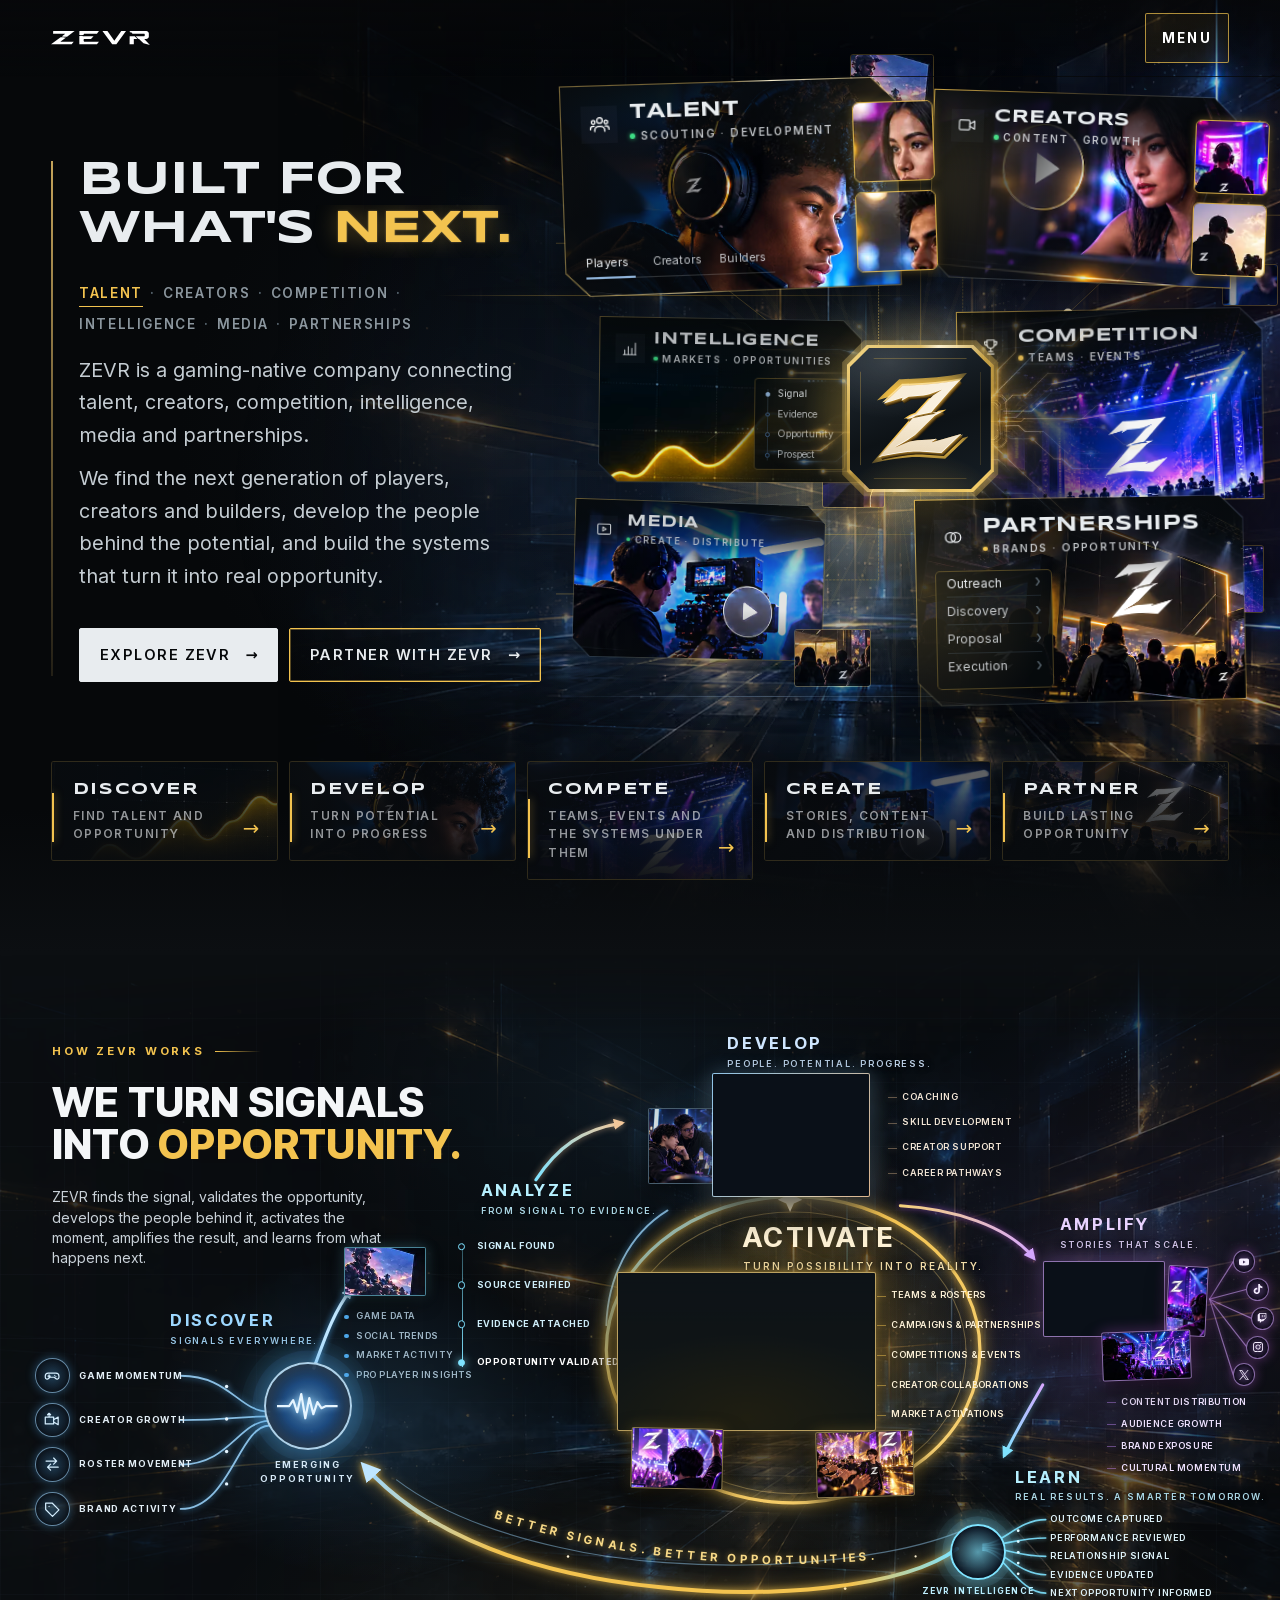
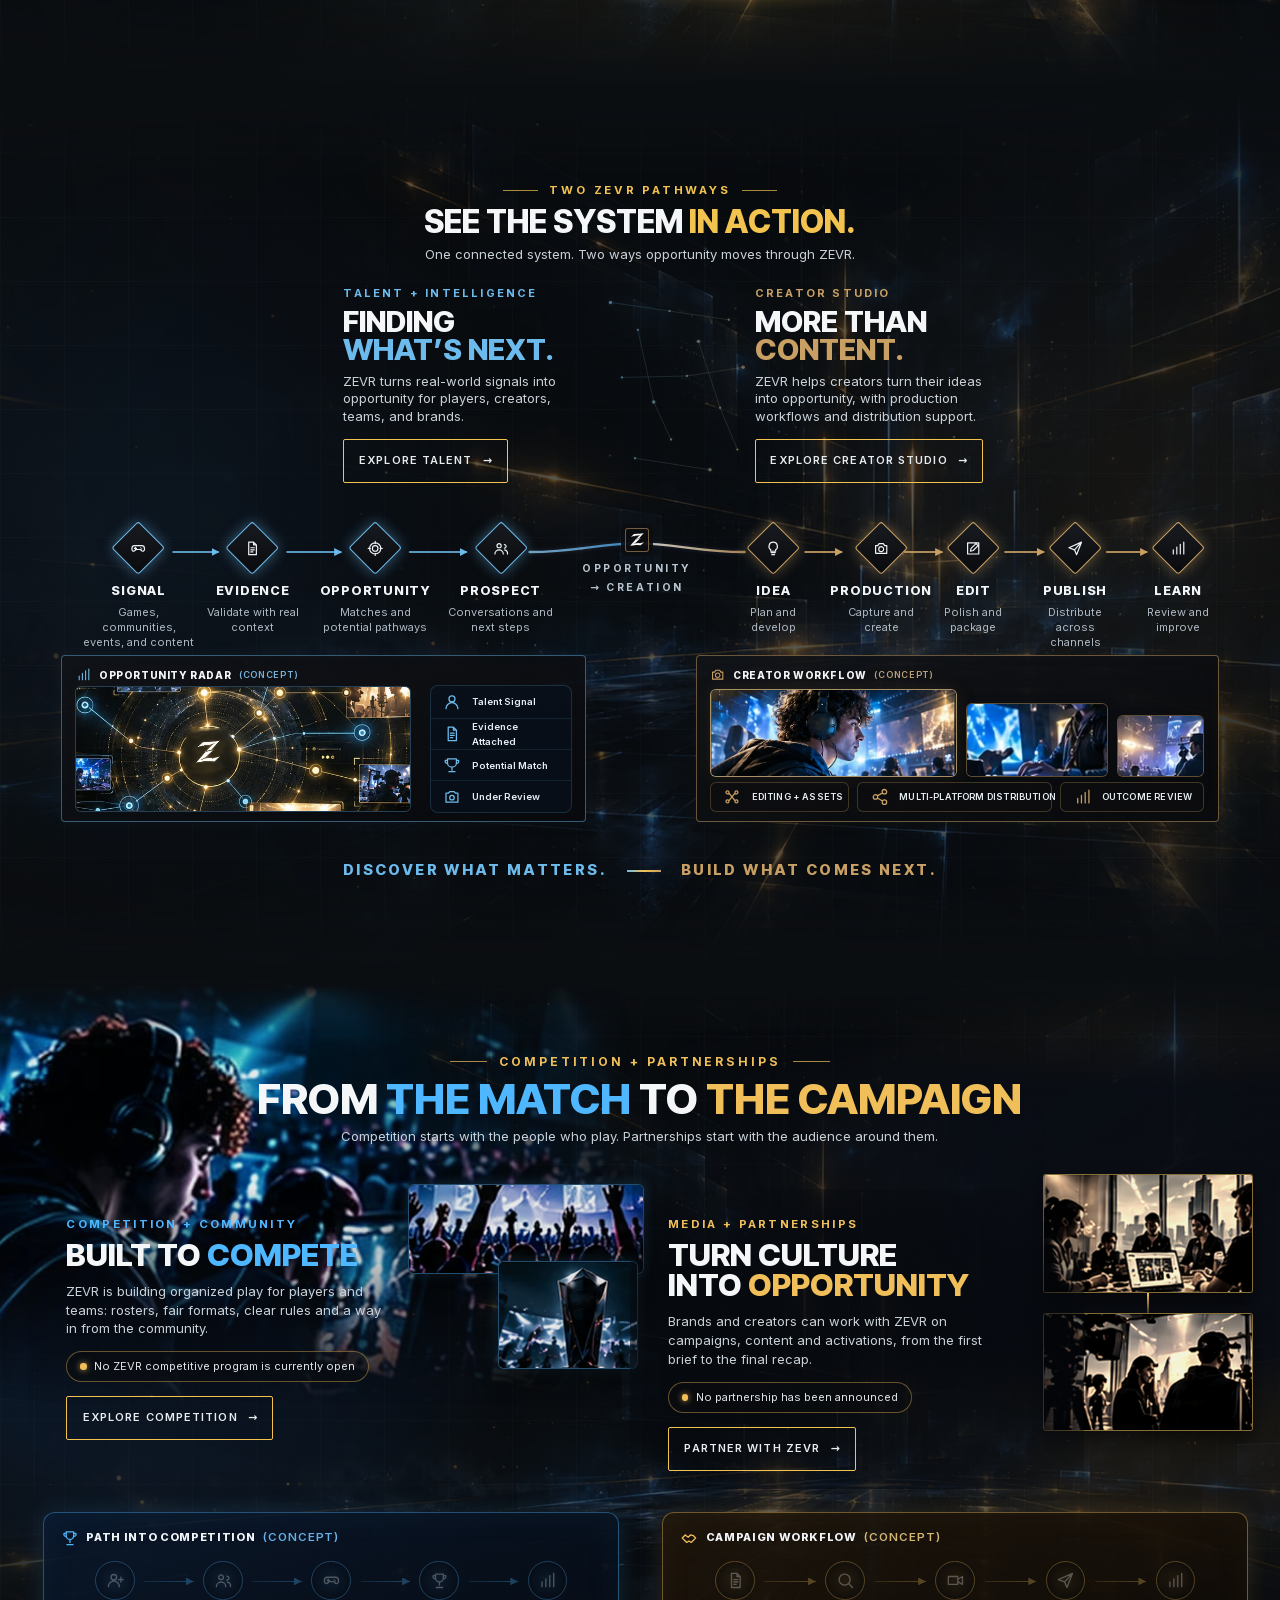
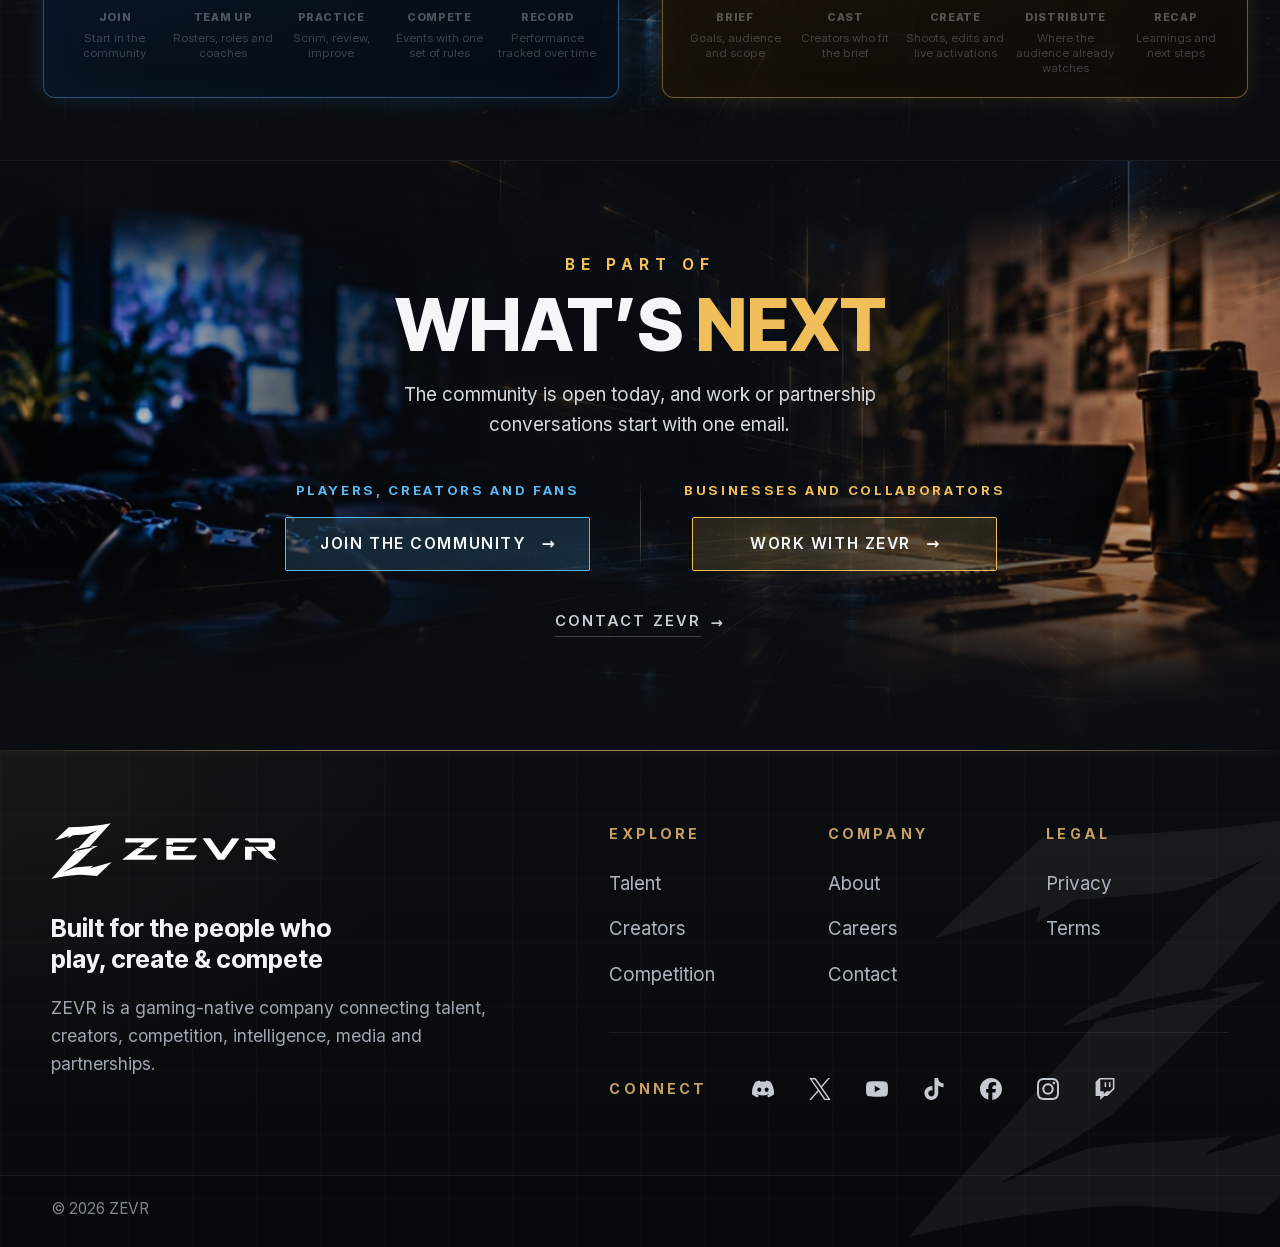
==== commit 16adda20: "deploy: 2026-10-05T04:24:47.589Z" ====
--- a/index.html
+++ b/index.html
@@ -1 +1 @@
-<!DOCTYPE html><!--02740b883146--><html lang="en" class="__variable_f367f3 __variable_a3c0d3 __variable_0d24fa __variable_cec71e"><head><meta charSet="utf-8"/><meta http-equiv="Content-Security-Policy" content="default-src &#x27;self&#x27;; base-uri &#x27;self&#x27;; object-src &#x27;none&#x27;; form-action &#x27;none&#x27;; img-src &#x27;self&#x27; data:; font-src &#x27;self&#x27;; style-src &#x27;self&#x27; &#x27;unsafe-inline&#x27;; script-src &#x27;self&#x27; &#x27;unsafe-inline&#x27;; connect-src &#x27;self&#x27;; frame-src &#x27;none&#x27;; worker-src &#x27;self&#x27;; manifest-src &#x27;self&#x27;; upgrade-insecure-requests"/><meta name="viewport" content="width=device-width, initial-scale=1"/><link rel="preload" as="image" href="/brand/ZEVR-WORDMARK-MASTER-REVERSE.svg"/><link rel="preload" as="image" href="/brand/ZEVR-SYMBOL-MASTER-REVERSE.svg"/><link rel="stylesheet" href="/_next/static/css/01b8594a74a07376.css" data-precedence="next"/><link rel="stylesheet" href="/_next/static/css/981de857cabdab43.css" data-precedence="next"/><link rel="stylesheet" href="/_next/static/css/34bb2f3176cb4622.css" data-precedence="next"/><link rel="stylesheet" href="/_next/static/css/d1082698902d4ebe.css" data-precedence="next"/><link rel="stylesheet" href="/_next/static/css/10e255a0f1628e06.css" data-precedence="next"/><link rel="preload" as="script" fetchPriority="low" href="/_next/static/chunks/webpack-6cec7bd4972f1e96.js"/><script src="/_next/static/chunks/4bd1b696-c023c6e3521b1417.js" async=""></script><script src="/_next/static/chunks/255-a85cef9cc3a04b12.js" async=""></script><script src="/_next/static/chunks/main-app-f8df598347a85e9b.js" async=""></script><script src="/_next/static/chunks/app/layout-6b33d69957a4a37e.js" async=""></script><script src="/_next/static/chunks/app/not-found-e5f9a73895d730ea.js" async=""></script><script src="/_next/static/chunks/app/page-f91e0399dc4a2992.js" async=""></script><meta name="theme-color" content="#07080A"/><title>ZEVR · Talent, Creators, Competition, Intelligence, Media &amp; Partnerships</title><meta name="description" content="ZEVR is a gaming-native company connecting talent, creators, competition, intelligence, media and partnerships."/><meta name="application-name" content="ZEVR"/><meta name="referrer" content="strict-origin-when-cross-origin"/><meta name="robots" content="index, follow"/><link rel="canonical" href="https://zevr.gg/"/><meta property="og:title" content="ZEVR · Talent, Creators, Competition, Intelligence, Media &amp; Partnerships"/><meta property="og:description" content="ZEVR is a gaming-native company connecting talent, creators, competition, intelligence, media and partnerships."/><meta property="og:url" content="https://zevr.gg/"/><meta property="og:site_name" content="ZEVR"/><meta property="og:image" content="https://zevr.gg/og-1200x630.png"/><meta property="og:image:width" content="1200"/><meta property="og:image:height" content="630"/><meta property="og:image:alt" content="The ZEVR Forged Z on a dark field."/><meta property="og:type" content="website"/><meta name="twitter:card" content="summary_large_image"/><meta name="twitter:title" content="ZEVR · Talent, Creators, Competition, Intelligence, Media &amp; Partnerships"/><meta name="twitter:description" content="ZEVR is a gaming-native company connecting talent, creators, competition, intelligence, media and partnerships."/><meta name="twitter:image" content="https://zevr.gg/og-1200x630.png"/><link rel="icon" href="/icon.png?ed616ae502bbf61e" type="image/png" sizes="256x256"/><script src="/_next/static/chunks/polyfills-42372ed130431b0a.js" noModule=""></script></head><body><div hidden=""><!--$--><!--/$--></div><script>(function(){var d=document.documentElement;try{d.setAttribute('data-js','');if(!('IntersectionObserver' in window))return;if(window.matchMedia&&window.matchMedia('(prefers-reduced-motion: reduce)').matches)return;d.setAttribute('data-reveal','armed');setTimeout(function(){if(d.getAttribute('data-reveal')==='armed')d.removeAttribute('data-reveal')},2500)}catch(e){d.removeAttribute('data-reveal')}})();</script><div class="public_shell__0fFbZ"><a class="public_skip__I34RB" href="#main">Skip to content</a><header class="SiteHeader_header__o00N_ SiteHeader_top__m8Iw6"><div class="SiteHeader_inner__I2_ct"><a class="SiteHeader_home___Udff" href="#top" aria-label="ZEVR home"><img class="ZevrMark_mark__MMJmv SiteHeader_mark__0tIcP" src="/brand/ZEVR-WORDMARK-MASTER-REVERSE.svg" width="1496" height="217" loading="eager" decoding="async" alt="" aria-hidden="true"/></a><nav class="SiteHeader_desktopNav__EOqAl" aria-label="Primary"><ul class="SiteHeader_list__rX5Ze"><li><a class="SiteHeader_link__a7Cse" href="#about">About</a></li><li><a class="SiteHeader_link__a7Cse" href="#talent">Talent</a></li><li><a class="SiteHeader_link__a7Cse" href="#creators">Creators</a></li><li><a class="SiteHeader_link__a7Cse" href="#competition">Competition</a></li><li><a class="SiteHeader_link__a7Cse" href="#partners">Partnerships</a></li><li><a class="SiteHeader_link__a7Cse" href="/contact/">Contact</a></li></ul></nav><div class="SiteHeader_actions__Va_lB"><a class="SiteHeader_work__jPMdn" href="/contact/#work"><span class="SiteHeader_workLabel__k4QgU">Work With ZEVR</span><span class="SiteHeader_workArrow__YPyM0" aria-hidden="true"></span></a><button type="button" class="SiteHeader_menuBtn__I7ppF" aria-expanded="false" aria-controls="_R_4lb_" aria-haspopup="dialog">Menu</button></div></div></header><main id="main" class="public_main__UgfPB"><div class="home_home__dR9Y_"><section id="top" class="HomepageHero_hero__M45Dp" aria-labelledby="hero-title" data-hero="" data-active="talent"><div class="HomepageHero_backdrop__Wp_HJ" aria-hidden="true"><div class="HomepageHero_grid__5BwNM"></div><div class="HomepageHero_field__lNi69"></div><div class="HomepageHero_light__4vC_5"></div><div class="HomepageHero_rays__XgbJ7"></div><div class="HomepageHero_beams__kjcxM"></div><div class="HomepageHero_streaks__tYozg"><span></span><span></span><span></span></div><div class="HomepageHero_dust__rADcU"><span style="--x:58%;--y:18%;--s:2px;--d:0s"></span><span style="--x:66%;--y:72%;--s:1.5px;--d:3.2s"></span><span style="--x:74%;--y:30%;--s:1px;--d:6.1s"></span><span style="--x:81%;--y:58%;--s:2px;--d:1.4s"></span><span style="--x:88%;--y:22%;--s:1.5px;--d:4.7s"></span><span style="--x:93%;--y:80%;--s:1px;--d:2.3s"></span><span style="--x:62%;--y:48%;--s:1px;--d:7.4s"></span><span style="--x:96%;--y:44%;--s:1.5px;--d:5.5s"></span></div></div><div class="HomepageHero_inner__eYyaQ"><div class="HomepageHero_copy__JXjgP"><h1 id="hero-title" class="HomepageHero_headline__UZ4XV"><span class="HomepageHero_line__XEV4m"><span class="HomepageHero_lineInner__KR_uU">BUILT FOR</span></span> <span class="HomepageHero_line__XEV4m HomepageHero_lineNext__CJQUR"><span class="HomepageHero_lineInner__KR_uU">WHAT&#x27;S<!-- --> <span class="HomepageHero_accent__v6JGx">NEXT.</span></span></span></h1><ul class="HomepageHero_areas__V_bs5" aria-label="What ZEVR works across"><li data-area="talent" data-active="">Talent</li><li data-area="creators">Creators</li><li data-area="competition">Competition</li><li data-area="intelligence">Intelligence</li><li data-area="media">Media</li><li data-area="partnerships">Partnerships</li></ul><p class="HomepageHero_body__wn8_8">ZEVR is a gaming-native company connecting talent, creators, competition, intelligence, media and partnerships.</p><p class="HomepageHero_body__wn8_8 HomepageHero_bodySecond__d94QX">We find the next generation of players, creators and builders, develop the people behind the potential, and build the systems that turn it into real opportunity.</p><p class="HomepageHero_audience__IfVHQ">For the next generation of players, creators and builders.</p><div class="HomepageHero_actions__Esxfx"><a class="CTA_cta__ZyuCa CTA_signal__VNJYl" href="#about"><span>Explore ZEVR</span><span class="CTA_arrow__38ELd" aria-hidden="true">→</span></a><a class="CTA_cta__ZyuCa CTA_frame__1Czgm" href="/contact/#partner"><span>Partner With ZEVR</span><span class="CTA_arrow__38ELd" aria-hidden="true">→</span></a></div></div><div class="HeroNetwork_network__0CdEZ" data-network="" aria-hidden="true"><div class="HeroNetwork_stage__esHLz" data-stage=""><span class="HeroNetwork_tile__6AmgD" style="--x:40;--y:-7;--w:12;--pd:3;--z:1;--enter:900ms;--drift:15s"><img src="/media/hero/modules/tile-screen.webp" alt="" loading="lazy" decoding="async"/></span><span class="HeroNetwork_tile__6AmgD" style="--x:86;--y:63;--w:13;--pd:3;--z:1;--enter:990ms;--drift:17.3s"><img src="/media/hero/modules/frag-arena.webp" alt="" loading="lazy" decoding="async"/></span><span class="HeroNetwork_tile__6AmgD" style="--x:32;--y:75;--w:11;--pd:6;--z:4;--enter:1080ms;--drift:19.6s"><img src="/media/hero/modules/frag-crowd.webp" alt="" loading="lazy" decoding="async"/></span><span class="HeroNetwork_tile__6AmgD" style="--x:93;--y:23;--w:8;--pd:6;--z:4;--enter:1170ms;--drift:21.9s"><img src="/media/hero/modules/frag-portrait.webp" alt="" loading="lazy" decoding="async"/></span><span class="HeroNetwork_tile__6AmgD" style="--x:36;--y:51;--w:9;--pd:3;--z:1;--enter:1260ms;--drift:24.2s"><img src="/media/hero/modules/frag-glow.webp" alt="" loading="lazy" decoding="async"/></span><svg class="HeroNetwork_wires__u_x16" viewBox="0 0 100 90" preserveAspectRatio="none" aria-hidden="true" focusable="false"><path class="HeroNetwork_trace__YCKLG" d="M-2 20 H14 L30 32.5 H39.5"></path><path class="HeroNetwork_trace__YCKLG" d="M102 16 H86 L71 30 H60.5"></path><path class="HeroNetwork_trace__YCKLG" d="M-2 70 H12 L30 58 H39.5 V55.5"></path><path class="HeroNetwork_trace__YCKLG" d="M102 80 H88 L70 58 H60.5 V55.5"></path><path class="HeroNetwork_trace__YCKLG" d="M50 34.5 V-4"></path><path class="HeroNetwork_trace__YCKLG" d="M50 55.5 V94"></path><circle class="HeroNetwork_flare__kansE" cx="30" cy="32.5" r="0.7"></circle><circle class="HeroNetwork_flare__kansE" cx="71" cy="30" r="0.7"></circle><circle class="HeroNetwork_flare__kansE" cx="30" cy="58" r="0.6"></circle><circle class="HeroNetwork_flare__kansE" cx="70" cy="58" r="0.6"></circle><g data-wire="talent" data-active=""><path class="HeroNetwork_wire__Kis2I" d="M44 34.5 V14 H23" pathLength="100"></path><path class="HeroNetwork_boot__QotO5" d="M44 34.5 V14 H23" pathLength="100"></path><path class="HeroNetwork_pulse__lp7t_" d="M44 34.5 V14 H23" pathLength="100"></path></g><g data-wire="creators"><path class="HeroNetwork_wire__Kis2I" d="M56 34.5 V12 H73" pathLength="100"></path><path class="HeroNetwork_boot__QotO5" d="M56 34.5 V12 H73" pathLength="100"></path><path class="HeroNetwork_pulse__lp7t_" d="M56 34.5 V12 H73" pathLength="100"></path></g><g data-wire="competition"><path class="HeroNetwork_wire__Kis2I" d="M60.5 43 H77" pathLength="100"></path><path class="HeroNetwork_boot__QotO5" d="M60.5 43 H77" pathLength="100"></path><path class="HeroNetwork_pulse__lp7t_" d="M60.5 43 H77" pathLength="100"></path></g><g data-wire="intelligence"><path class="HeroNetwork_wire__Kis2I" d="M39.5 42 H23" pathLength="100"></path><path class="HeroNetwork_boot__QotO5" d="M39.5 42 H23" pathLength="100"></path><path class="HeroNetwork_pulse__lp7t_" d="M39.5 42 H23" pathLength="100"></path></g><g data-wire="media"><path class="HeroNetwork_wire__Kis2I" d="M44 55.5 V68 H18.5" pathLength="100"></path><path class="HeroNetwork_boot__QotO5" d="M44 55.5 V68 H18.5" pathLength="100"></path><path class="HeroNetwork_pulse__lp7t_" d="M44 55.5 V68 H18.5" pathLength="100"></path></g><g data-wire="partnerships"><path class="HeroNetwork_wire__Kis2I" d="M56 55.5 V71 H73" pathLength="100"></path><path class="HeroNetwork_boot__QotO5" d="M56 55.5 V71 H73" pathLength="100"></path><path class="HeroNetwork_pulse__lp7t_" d="M56 55.5 V71 H73" pathLength="100"></path></g></svg><div class="HeroNetwork_slot__ndhg8" data-card="talent" data-depth="3" data-layer="front" data-slot="0" data-active="" style="--x:1;--y:0;--w:44;--tilt:4deg;--turn:-2deg;--depth:3;--scale:1.05;--z:7;--from-x:0px;--from-y:-22px;--enter:700ms;--drift:9s;--drift-delay:0s"><div class="HeroNetwork_pose__aCe2U"><div class="HeroNetworkCard_card__1IgJS" data-body="tabs" data-panel="left" data-thumbs=""><picture class="HeroNetworkCard_media__BKmdK"><source type="image/avif" srcSet="/media/hero/modules/talent.avif"/><img src="/media/hero/modules/talent.webp" alt="" loading="eager" fetchPriority="high" decoding="async"/></picture><div class="HeroNetworkCard_head__yTzJS"><span class="HeroNetworkCard_icon__nZ5sH"><svg viewBox="0 0 24 24" width="24" height="24" fill="none" stroke="currentColor" stroke-width="1.5" stroke-linecap="round" stroke-linejoin="round" aria-hidden="true" focusable="false"><circle cx="12" cy="7.5" r="3"></circle><path d="M6.5 19.5v-1.2a4.3 4.3 0 0 1 4.3-4.3h2.4a4.3 4.3 0 0 1 4.3 4.3v1.2"></path><circle cx="5" cy="9.5" r="2"></circle><path d="M1.8 17.5v-.6a3 3 0 0 1 3-3h1"></path><circle cx="19" cy="9.5" r="2"></circle><path d="M22.2 17.5v-.6a3 3 0 0 0-3-3h-1"></path></svg></span><span class="HeroNetworkCard_titles__GbR9X"><span class="HeroNetworkCard_name___x66i">Talent</span><span class="HeroNetworkCard_line__YCgmJ">Scouting · Development</span></span></div><div class="HeroNetworkCard_body__IRXPn"><span class="HeroNetworkCard_tabs__dLFfk"><span class="HeroNetworkCard_tab__vXDe9">Players</span><span class="HeroNetworkCard_tab__vXDe9">Creators</span><span class="HeroNetworkCard_tab__vXDe9">Builders</span><span class="HeroNetworkCard_tabMarker__kyqxu"></span></span><span class="HeroNetworkCard_rows__IJN4V"><span class="HeroNetworkCard_profile__fjWQb"><span class="HeroNetworkCard_avatar__kVpia"></span><span class="HeroNetworkCard_bars__9nKD6"><span></span><span></span></span></span><span class="HeroNetworkCard_profile__fjWQb"><span class="HeroNetworkCard_avatar__kVpia"></span><span class="HeroNetworkCard_bars__9nKD6"><span></span><span></span></span></span><span class="HeroNetworkCard_profile__fjWQb"><span class="HeroNetworkCard_avatar__kVpia"></span><span class="HeroNetworkCard_bars__9nKD6"><span></span><span></span></span></span></span></div></div><span class="HeroNetwork_thumbs__yPyRF"><span class="HeroNetwork_thumb__lPyQj"><img src="/media/hero/modules/tile-scout-a.webp" alt="" loading="lazy" decoding="async"/></span><span class="HeroNetwork_thumb__lPyQj"><img src="/media/hero/modules/tile-scout-b.webp" alt="" loading="lazy" decoding="async"/></span></span></div></div><div class="HeroNetwork_slot__ndhg8" data-card="creators" data-depth="3" data-layer="front" data-slot="1" style="--x:52;--y:-1;--w:42;--tilt:-4deg;--turn:2deg;--depth:3;--scale:1.03;--z:7;--from-x:28px;--from-y:6px;--enter:770ms;--drift:10.3s;--drift-delay:-1.7s"><div class="HeroNetwork_pose__aCe2U"><div class="HeroNetworkCard_card__1IgJS" data-body="stages" data-panel="left" data-thumbs=""><picture class="HeroNetworkCard_media__BKmdK"><source type="image/avif" srcSet="/media/hero/modules/creators.avif"/><img src="/media/hero/modules/creators.webp" alt="" loading="lazy" fetchPriority="auto" decoding="async"/></picture><div class="HeroNetworkCard_head__yTzJS"><span class="HeroNetworkCard_icon__nZ5sH"><svg viewBox="0 0 24 24" width="24" height="24" fill="none" stroke="currentColor" stroke-width="1.5" stroke-linecap="round" stroke-linejoin="round" aria-hidden="true" focusable="false"><rect x="2.5" y="6" width="13" height="12" rx="1.5"></rect><path d="M15.5 10.5l6-3.5v10l-6-3.5"></path></svg></span><span class="HeroNetworkCard_titles__GbR9X"><span class="HeroNetworkCard_name___x66i">Creators</span><span class="HeroNetworkCard_line__YCgmJ">Content · Growth</span></span></div><div class="HeroNetworkCard_body__IRXPn"><span class="HeroNetworkCard_frame__F_Qpu"><span class="HeroNetworkCard_play__Bx2jw"></span></span><span class="HeroNetworkCard_track__Inmvj"><span class="HeroNetworkCard_stage__xxSvg">Draft</span><span class="HeroNetworkCard_stage__xxSvg">Editing</span><span class="HeroNetworkCard_stage__xxSvg">Creator review</span><span class="HeroNetworkCard_stage__xxSvg">Published</span></span></div></div><span class="HeroNetwork_thumbs__yPyRF"><span class="HeroNetwork_thumb__lPyQj"><img src="/media/hero/modules/tile-stream.webp" alt="" loading="lazy" decoding="async"/></span><span class="HeroNetwork_thumb__lPyQj"><img src="/media/hero/modules/tile-field.webp" alt="" loading="lazy" decoding="async"/></span></span></div></div><div class="HeroNetwork_slot__ndhg8" data-card="competition" data-depth="2" data-layer="front" data-slot="2" style="--x:56;--y:30;--w:42;--tilt:-3deg;--turn:-0.8deg;--depth:2;--scale:1.04;--z:5;--from-x:28px;--from-y:6px;--enter:880ms;--drift:11.6s;--drift-delay:-3.4s"><div class="HeroNetwork_pose__aCe2U"><div class="HeroNetworkCard_card__1IgJS" data-body="bracket" data-panel="left"><picture class="HeroNetworkCard_media__BKmdK"><source type="image/avif" srcSet="/media/hero/modules/competition.avif"/><img src="/media/hero/modules/competition.webp" alt="" loading="lazy" fetchPriority="auto" decoding="async"/></picture><div class="HeroNetworkCard_head__yTzJS"><span class="HeroNetworkCard_icon__nZ5sH"><svg viewBox="0 0 24 24" width="24" height="24" fill="none" stroke="currentColor" stroke-width="1.5" stroke-linecap="round" stroke-linejoin="round" aria-hidden="true" focusable="false"><path d="M7.5 3.5h9v5.5a4.5 4.5 0 0 1-9 0z"></path><path d="M7.5 5.5H4.5v1.5a3 3 0 0 0 3 3"></path><path d="M16.5 5.5h3v1.5a3 3 0 0 1-3 3"></path><path d="M12 13.5v4"></path><path d="M8 20.5h8M9.5 17.5h5"></path></svg></span><span class="HeroNetworkCard_titles__GbR9X"><span class="HeroNetworkCard_name___x66i">Competition</span><span class="HeroNetworkCard_line__YCgmJ">Teams · Events</span></span></div><div class="HeroNetworkCard_body__IRXPn"><svg class="HeroNetworkCard_bracket__q68_5" viewBox="0 0 120 64" preserveAspectRatio="xMinYMid meet"><rect x="1" y="2" width="30" height="10"></rect><rect x="1" y="18" width="30" height="10"></rect><rect x="1" y="36" width="30" height="10"></rect><rect x="1" y="52" width="30" height="10"></rect><path d="M31 7 H38 V23 H31 M38 15 H45"></path><path d="M31 41 H38 V57 H31 M38 49 H45"></path><rect x="45" y="10" width="30" height="10"></rect><rect x="45" y="44" width="30" height="10"></rect><path d="M75 15 H82 V49 H75 M82 32 H89"></path><rect class="HeroNetworkCard_final__JPTzY" x="89" y="27" width="30" height="10"></rect></svg><span class="HeroNetworkCard_parts__V2LmB"><span>Events</span><span>Rosters</span><span>Scrims</span><span>Results</span></span></div></div></div></div><div class="HeroNetwork_slot__ndhg8" data-card="intelligence" data-depth="1" data-layer="mid" data-slot="3" style="--x:3;--y:30;--w:40;--tilt:6deg;--turn:0.6deg;--depth:1;--scale:0.94;--z:3;--from-x:-28px;--from-y:6px;--enter:990ms;--drift:12.9s;--drift-delay:-5.1s"><div class="HeroNetwork_pose__aCe2U"><div class="HeroNetworkCard_card__1IgJS" data-body="chain" data-panel="right"><picture class="HeroNetworkCard_media__BKmdK"><source type="image/avif" srcSet="/media/hero/modules/intelligence.avif"/><img src="/media/hero/modules/intelligence.webp" alt="" loading="lazy" fetchPriority="auto" decoding="async"/></picture><div class="HeroNetworkCard_head__yTzJS"><span class="HeroNetworkCard_icon__nZ5sH"><svg viewBox="0 0 24 24" width="24" height="24" fill="none" stroke="currentColor" stroke-width="1.5" stroke-linecap="round" stroke-linejoin="round" aria-hidden="true" focusable="false"><path d="M5 20V14M10 20V9M15 20V11.5M20 20V4"></path><path d="M3 20.5h18"></path></svg></span><span class="HeroNetworkCard_titles__GbR9X"><span class="HeroNetworkCard_name___x66i">Intelligence</span><span class="HeroNetworkCard_line__YCgmJ">Markets · Opportunities</span></span></div><div class="HeroNetworkCard_body__IRXPn"><span class="HeroNetworkCard_chain__QE63i"><span class="HeroNetworkCard_link__AF1bS"><span class="HeroNetworkCard_dot___amnQ"></span>Signal</span><span class="HeroNetworkCard_link__AF1bS"><span class="HeroNetworkCard_dot___amnQ"></span>Evidence</span><span class="HeroNetworkCard_link__AF1bS"><span class="HeroNetworkCard_dot___amnQ"></span>Opportunity</span><span class="HeroNetworkCard_link__AF1bS"><span class="HeroNetworkCard_dot___amnQ"></span>Prospect</span><span class="HeroNetworkCard_scan__ErY7l"></span></span></div></div></div></div><div class="HeroNetwork_slot__ndhg8" data-card="media" data-depth="1" data-layer="mid" data-slot="4" style="--x:-1;--y:56;--w:39;--tilt:5deg;--turn:1.5deg;--depth:1;--scale:0.92;--z:2;--from-x:-28px;--from-y:6px;--enter:1060ms;--drift:14.2s;--drift-delay:-6.8s"><div class="HeroNetwork_pose__aCe2U"><div class="HeroNetworkCard_card__1IgJS" data-body="timeline" data-panel="bottom"><picture class="HeroNetworkCard_media__BKmdK"><source type="image/avif" srcSet="/media/hero/modules/media.avif"/><img src="/media/hero/modules/media.webp" alt="" loading="lazy" fetchPriority="auto" decoding="async"/></picture><div class="HeroNetworkCard_head__yTzJS"><span class="HeroNetworkCard_icon__nZ5sH"><svg viewBox="0 0 24 24" width="24" height="24" fill="none" stroke="currentColor" stroke-width="1.5" stroke-linecap="round" stroke-linejoin="round" aria-hidden="true" focusable="false"><rect x="2.5" y="4.5" width="19" height="15" rx="1.5"></rect><path d="M10 9v6l5-3z"></path></svg></span><span class="HeroNetworkCard_titles__GbR9X"><span class="HeroNetworkCard_name___x66i">Media</span><span class="HeroNetworkCard_line__YCgmJ">Create · Distribute</span></span></div><div class="HeroNetworkCard_body__IRXPn"><span class="HeroNetworkCard_chips__Pj_wA"><span>Clip</span><span>Package</span><span>Distribute</span></span><span class="HeroNetworkCard_timeline__cQSYw"><span class="HeroNetworkCard_lane__t9TDy"><span></span><span></span><span></span></span><span class="HeroNetworkCard_lane__t9TDy"><span></span><span></span></span><svg class="HeroNetworkCard_wave__IyHBB" viewBox="0 0 100 12" preserveAspectRatio="none"><path d="M0 6 L4 4 L7 8 L10 3 L13 9 L16 5 L20 7 L23 2 L26 10 L30 5 L33 7 L37 4 L40 8 L44 3 L47 9 L51 6 L54 4 L58 8 L61 2 L65 10 L68 5 L72 7 L75 3 L79 9 L82 5 L86 7 L89 4 L93 8 L96 5 L100 6"></path></svg><span class="HeroNetworkCard_playhead___JYTv"></span></span></div></div></div></div><div class="HeroNetwork_slot__ndhg8" data-card="partnerships" data-depth="3" data-layer="front" data-slot="5" style="--x:50;--y:56.5;--w:46;--tilt:3deg;--turn:-1.2deg;--depth:3;--scale:1.02;--z:7;--from-x:0px;--from-y:22px;--enter:1050ms;--drift:15.5s;--drift-delay:-8.5s"><div class="HeroNetwork_pose__aCe2U"><div class="HeroNetworkCard_card__1IgJS" data-body="list" data-panel="left"><picture class="HeroNetworkCard_media__BKmdK"><source type="image/avif" srcSet="/media/hero/modules/partnerships.avif"/><img src="/media/hero/modules/partnerships.webp" alt="" loading="lazy" fetchPriority="auto" decoding="async"/></picture><div class="HeroNetworkCard_head__yTzJS"><span class="HeroNetworkCard_icon__nZ5sH"><svg viewBox="0 0 24 24" width="24" height="24" fill="none" stroke="currentColor" stroke-width="1.5" stroke-linecap="round" stroke-linejoin="round" aria-hidden="true" focusable="false"><circle cx="9" cy="12" r="5.5"></circle><circle cx="15" cy="12" r="5.5"></circle></svg></span><span class="HeroNetworkCard_titles__GbR9X"><span class="HeroNetworkCard_name___x66i">Partnerships</span><span class="HeroNetworkCard_line__YCgmJ">Brands · Opportunity</span></span></div><div class="HeroNetworkCard_body__IRXPn"><span class="HeroNetworkCard_list__EeGpn"><span class="HeroNetworkCard_listRow___Z8oe">Outreach<span class="HeroNetworkCard_chevron__sXDY5">›</span></span><span class="HeroNetworkCard_listRow___Z8oe">Discovery<span class="HeroNetworkCard_chevron__sXDY5">›</span></span><span class="HeroNetworkCard_listRow___Z8oe">Proposal<span class="HeroNetworkCard_chevron__sXDY5">›</span></span><span class="HeroNetworkCard_listRow___Z8oe">Execution<span class="HeroNetworkCard_chevron__sXDY5">›</span></span></span></div></div></div></div><div class="HeroNetwork_core__QuHhv" data-core=""><span class="HeroNetwork_coreCircuit__p_tPG"></span><span class="HeroNetwork_coreHalo__1CPHC"></span><span class="HeroNetwork_coreFrameGlow__TrInK"></span><span class="HeroNetwork_coreRing__UffB3"></span><span class="HeroNetwork_corePlate__4LVy_"><span class="HeroNetwork_coreSheen__O13kM"></span><span class="HeroNetwork_markGlow__G4Tsa"></span><span class="HeroNetwork_markGlow__G4Tsa HeroNetwork_markGlowTight__CgqsY"></span><span class="HeroNetwork_markDepth__NSmRF" style="--i:6"></span><span class="HeroNetwork_markDepth__NSmRF" style="--i:5"></span><span class="HeroNetwork_markDepth__NSmRF" style="--i:4"></span><span class="HeroNetwork_markDepth__NSmRF" style="--i:3"></span><span class="HeroNetwork_markDepth__NSmRF" style="--i:2"></span><span class="HeroNetwork_markDepth__NSmRF" style="--i:1"></span><img class="ZevrMark_mark__MMJmv HeroNetwork_mark__sHmzg" src="/brand/ZEVR-SYMBOL-MASTER-REVERSE.svg" width="999" height="934" loading="eager" decoding="async" alt="" aria-hidden="true"/><span class="HeroNetwork_markShine__D0cW1"></span></span></div></div></div></div><div class="HomepageHero_handoff__ue5M7"><p class="HomepageHero_handoffTitle__RA10R" aria-hidden="true">Where to go from here</p><ul aria-label="Where to go from here"><li><a href="/talent/" class="HomepageHero_handoffItem__sdj1F"><picture class="HomepageHero_handoffMedia__9sGWK" aria-hidden="true"><source type="image/avif" srcSet="/media/hero/modules/intelligence.avif"/><img src="/media/hero/modules/intelligence.webp" alt="" loading="lazy" decoding="async"/></picture><span class="HomepageHero_handoffName__m8Mmp">Discover</span><span class="HomepageHero_handoffLine__i0CQK">Find talent and opportunity</span><span class="HomepageHero_handoffArrow__3_kRd" aria-hidden="true">→</span></a></li><li><a href="#how" class="HomepageHero_handoffItem__sdj1F"><picture class="HomepageHero_handoffMedia__9sGWK" aria-hidden="true"><source type="image/avif" srcSet="/media/hero/modules/talent.avif"/><img src="/media/hero/modules/talent.webp" alt="" loading="lazy" decoding="async"/></picture><span class="HomepageHero_handoffName__m8Mmp">Develop</span><span class="HomepageHero_handoffLine__i0CQK">Turn potential into progress</span><span class="HomepageHero_handoffArrow__3_kRd" aria-hidden="true">→</span></a></li><li><a href="/compete/" class="HomepageHero_handoffItem__sdj1F"><picture class="HomepageHero_handoffMedia__9sGWK" aria-hidden="true"><source type="image/avif" srcSet="/media/hero/modules/competition.avif"/><img src="/media/hero/modules/competition.webp" alt="" loading="lazy" decoding="async"/></picture><span class="HomepageHero_handoffName__m8Mmp">Compete</span><span class="HomepageHero_handoffLine__i0CQK">Teams, events and the systems under them</span><span class="HomepageHero_handoffArrow__3_kRd" aria-hidden="true">→</span></a></li><li><a href="/creators/" class="HomepageHero_handoffItem__sdj1F"><picture class="HomepageHero_handoffMedia__9sGWK" aria-hidden="true"><source type="image/avif" srcSet="/media/hero/modules/media.avif"/><img src="/media/hero/modules/media.webp" alt="" loading="lazy" decoding="async"/></picture><span class="HomepageHero_handoffName__m8Mmp">Create</span><span class="HomepageHero_handoffLine__i0CQK">Stories, content and distribution</span><span class="HomepageHero_handoffArrow__3_kRd" aria-hidden="true">→</span></a></li><li><a href="/contact/#partner" class="HomepageHero_handoffItem__sdj1F"><picture class="HomepageHero_handoffMedia__9sGWK" aria-hidden="true"><source type="image/avif" srcSet="/media/hero/modules/partnerships.avif"/><img src="/media/hero/modules/partnerships.webp" alt="" loading="lazy" decoding="async"/></picture><span class="HomepageHero_handoffName__m8Mmp">Partner</span><span class="HomepageHero_handoffLine__i0CQK">Build lasting opportunity</span><span class="HomepageHero_handoffArrow__3_kRd" aria-hidden="true">→</span></a></li></ul></div></section><section id="about" class="HowZevrWorks_section__GFMJG" aria-labelledby="about-title" data-hzw=""><div class="HowZevrWorks_ground__wUXY1" aria-hidden="true"></div><div id="how" class="HowZevrWorks_frame__H_V9s"><header class="HowZevrWorks_head__5LWRt" data-part="" style="--x:4.0669856459330145%;--y:3.79746835443038%;--w:33.49282296650718%"><p class="HowZevrWorks_eyebrow__8JV_D">How ZEVR works</p><h2 id="about-title" class="HowZevrWorks_h2__qHuhu">We turn signals<br/>into<!-- --> <span class="HowZevrWorks_accent___M1V4">opportunity.</span></h2><p class="HowZevrWorks_intro__JVv7y">ZEVR finds the signal, validates the opportunity, develops the people behind it, activates the moment, amplifies the result, and learns from what happens next.</p></header><span class="HowZevrWorks_pool__EpHP1 HowZevrWorks_poolBlue__nncJJ" data-part="" style="--x:11.961722488038278%;--y:39.24050632911392%;--w:33.49282296650718%;--h:53.16455696202531%" aria-hidden="true"></span><span class="HowZevrWorks_pool__EpHP1 HowZevrWorks_poolGold__s0xUt" data-part="" style="--x:44.25837320574163%;--y:29.11392405063291%;--w:35.88516746411483%;--h:59.49367088607595%" aria-hidden="true"></span><span class="HowZevrWorks_pool__EpHP1 HowZevrWorks_poolViolet__5jc5Q" data-part="" style="--x:74.16267942583733%;--y:29.11392405063291%;--w:25.11961722488038%;--h:48.10126582278481%" aria-hidden="true"></span><svg class="HowZevrWorks_paths__p_7fx" viewBox="0 70 1672 790" preserveAspectRatio="none" aria-hidden="true" focusable="false"><defs><linearGradient id="hzw-ring" x1="0" y1="0" x2="1" y2="1"><stop offset="0" stop-color="#4ea7e8"></stop><stop offset="0.35" stop-color="#f3c34f"></stop><stop offset="1" stop-color="#f6d27a"></stop></linearGradient><linearGradient id="hzw-warm" gradientUnits="userSpaceOnUse" x1="700" y1="280" x2="812" y2="206"><stop offset="0" stop-color="#7fe3ff"></stop><stop offset="1" stop-color="#f2c79a"></stop></linearGradient><linearGradient id="hzw-media" gradientUnits="userSpaceOnUse" x1="1176" y1="314" x2="1350" y2="382"><stop offset="0" stop-color="#f6d27a"></stop><stop offset="1" stop-color="#d6a8ff"></stop></linearGradient><linearGradient id="hzw-back" gradientUnits="userSpaceOnUse" x1="1362" y1="548" x2="1312" y2="640"><stop offset="0" stop-color="#d6a8ff"></stop><stop offset="1" stop-color="#7fe3ff"></stop></linearGradient><linearGradient id="hzw-return" gradientUnits="userSpaceOnUse" x1="1250" y1="0" x2="478" y2="0"><stop offset="0" stop-color="#7fe3ff"></stop><stop offset="0.18" stop-color="#f3c34f"></stop><stop offset="0.78" stop-color="#f3c34f"></stop><stop offset="1" stop-color="#9ed8ff"></stop></linearGradient><radialGradient id="hzw-pool" cx="0.5" cy="0.45" r="0.55"><stop offset="0" stop-color="#f3c34f" stop-opacity="0.24"></stop><stop offset="0.7" stop-color="#f3c34f" stop-opacity="0.05"></stop><stop offset="1" stop-color="#f3c34f" stop-opacity="0"></stop></radialGradient><marker id="hzw-head-blue" viewBox="0 0 10 10" refX="7" refY="5" markerWidth="3.5" markerHeight="3.5" orient="auto-start-reverse"><path d="M0 0 L10 5 L0 10 z" style="fill:#bfe6ff"></path></marker><marker id="hzw-head-warm" viewBox="0 0 10 10" refX="7" refY="5" markerWidth="3.5" markerHeight="3.5" orient="auto-start-reverse"><path d="M0 0 L10 5 L0 10 z" style="fill:#f2c79a"></path></marker><marker id="hzw-head-violet" viewBox="0 0 10 10" refX="7" refY="5" markerWidth="4" markerHeight="4" orient="auto-start-reverse"><path d="M0 0 L10 5 L0 10 z" style="fill:#d6a8ff"></path></marker><marker id="hzw-head-cyan" viewBox="0 0 10 10" refX="7" refY="5" markerWidth="4" markerHeight="4" orient="auto-start-reverse"><path d="M0 0 L10 5 L0 10 z" style="fill:#7fe3ff"></path></marker><marker id="hzw-head-return" viewBox="0 0 10 10" refX="6" refY="5" markerWidth="5" markerHeight="5" orient="auto-start-reverse"><path d="M0 0 L10 5 L0 10 z" style="fill:#bfe6ff"></path></marker><path id="hzw-return-text" d="M646 722 C 790 770, 960 794, 1150 776"></path></defs><g class="HowZevrWorks_converge__H_XS6" data-seg="0"><path pathLength="100" d="M236 536 C 300 536, 312 583, 352 583"></path><path pathLength="100" d="M236 594 C 300 594, 312 589, 352 589"></path><path pathLength="100" d="M236 652 C 300 652, 312 595, 352 595"></path><path pathLength="100" d="M236 710 C 300 710, 312 601, 352 601"></path></g><g class="HowZevrWorks_pulses__XgHhm" data-seg="0"><circle cx="296" cy="550.1" r="2.2"></circle><circle cx="296" cy="592.5" r="2.2"></circle><circle cx="296" cy="634.9" r="2.2"></circle><circle cx="296" cy="677.3" r="2.2"></circle></g><g class="HowZevrWorks_inputSignal__6AG6_" aria-hidden="true"><path pathLength="100" style="--k:0" d="M236 536 C 300 536, 312 583, 352 583"></path><path pathLength="100" style="--k:1" d="M236 594 C 300 594, 312 589, 352 589"></path><path pathLength="100" style="--k:2" d="M236 652 C 300 652, 312 595, 352 595"></path><path pathLength="100" style="--k:3" d="M236 710 C 300 710, 312 601, 352 601"></path></g><path class="HowZevrWorks_cool__OfeO_ HowZevrWorks_strong__zhLHR" data-seg="1" pathLength="100" marker-end="url(#hzw-head-blue)" d="M410 526 C 424 488, 436 452, 458 424"></path><path class="HowZevrWorks_warming__PhYxY" data-seg="2" pathLength="100" marker-end="url(#hzw-head-warm)" d="M700 280 C 728 238, 760 214, 812 206"></path><path class="HowZevrWorks_cool__OfeO_" data-seg="2" pathLength="100" d="M792 470 C 794 410, 820 352, 872 320"></path><path class="HowZevrWorks_warmLine__B2lKg" data-seg="3" pathLength="100" d="M1032 306 V 318"></path><ellipse class="HowZevrWorks_ringPool__q5z3n" data-seg="3" cx="1036" cy="502" rx="244" ry="200"></ellipse><ellipse class="HowZevrWorks_ringGlow__umH4Q" data-seg="3" cx="1036" cy="502" rx="244" ry="200"></ellipse><ellipse class="HowZevrWorks_ring__tfNAc" data-seg="3" cx="1036" cy="502" rx="244" ry="200" pathLength="100"></ellipse><ellipse class="HowZevrWorks_ringInner__BFrTR" data-seg="3" cx="1036" cy="506" rx="226" ry="184" pathLength="100"></ellipse><g data-seg="3"><circle class="HowZevrWorks_glint__8raaF" cx="866" cy="646" r="2.6"></circle><circle class="HowZevrWorks_glint__8raaF" cx="1262" cy="580" r="2.2"></circle><circle class="HowZevrWorks_glint__8raaF" cx="1150" cy="684" r="1.8"></circle></g><path class="HowZevrWorks_star__lUSvL" data-seg="3" d="M1032 290 L1037 301 L1048 306 L1037 311 L1032 322 L1027 311 L1016 306 L1027 301 Z"></path><path class="HowZevrWorks_media1__4kjV2" data-seg="4" pathLength="100" marker-end="url(#hzw-head-violet)" d="M1176 314 C 1244 318, 1316 340, 1350 382"></path><path class="HowZevrWorks_media2__dNva_" data-seg="5" pathLength="100" marker-end="url(#hzw-head-cyan)" d="M1362 548 C 1344 580, 1326 610, 1312 640"></path><g class="HowZevrWorks_collapse__aS2xe" data-seg="5"><path pathLength="100" d="M1366 724 C 1330 724, 1310 756.16, 1284 756.16"></path><path pathLength="100" d="M1366 748 C 1330 748, 1310 758.08, 1284 758.08"></path><path pathLength="100" d="M1366 772 C 1330 772, 1310 760, 1284 760"></path><path pathLength="100" d="M1366 796 C 1330 796, 1310 761.92, 1284 761.92"></path><path pathLength="100" d="M1366 820 C 1330 820, 1310 763.84, 1284 763.84"></path></g><g class="HowZevrWorks_fan__VLQqa" data-seg="4"><path pathLength="100" d="M1580 436 Q 1595 411.5, 1611 387"></path><path pathLength="100" d="M1580 436 Q 1604 429.5, 1629 423"></path><path pathLength="100" d="M1580 436 Q 1607 448.5, 1635 461"></path><path pathLength="100" d="M1580 436 Q 1604 467.5, 1629 499"></path><path pathLength="100" d="M1580 436 Q 1595 485.5, 1611 535"></path></g><g class="HowZevrWorks_inbound__1VxAH" data-seg="5"><circle cx="1330" cy="738.472" r="1.8"></circle><circle cx="1330" cy="752.5360000000001" r="1.8"></circle><circle cx="1330" cy="766.6" r="1.8"></circle><circle cx="1330" cy="780.664" r="1.8"></circle><circle cx="1330" cy="794.7280000000001" r="1.8"></circle></g><g class="HowZevrWorks_lights__5F_wR" data-seg="6"><circle cx="1104" cy="814" r="1.8"></circle><circle cx="742" cy="772" r="1.6"></circle><circle cx="560" cy="726" r="1.4"></circle><circle cx="1196" cy="772" r="1.4"></circle></g><g class="HowZevrWorks_stateSignal__MYFfg" aria-hidden="true"><path pathLength="100" style="--k:0" d="M1366 724 C 1330 724, 1310 756.16, 1284 756.16"></path><path pathLength="100" style="--k:1" d="M1366 748 C 1330 748, 1310 758.08, 1284 758.08"></path><path pathLength="100" style="--k:2" d="M1366 772 C 1330 772, 1310 760, 1284 760"></path><path pathLength="100" style="--k:3" d="M1366 796 C 1330 796, 1310 761.92, 1284 761.92"></path><path pathLength="100" style="--k:4" d="M1366 820 C 1330 820, 1310 763.84, 1284 763.84"></path></g><g data-seg="6"><path class="HowZevrWorks_returnGlow__l3Aso" d="M1250 762 C 1180 814, 1000 828, 860 812 C 700 796, 560 746, 478 656"></path><path class="HowZevrWorks_returnLine__xoQXU" pathLength="100" marker-end="url(#hzw-head-return)" d="M1250 762 C 1180 814, 1000 828, 860 812 C 700 796, 560 746, 478 656"></path><path class="HowZevrWorks_returnInner__zv27k" pathLength="100" d="M1262 736 C 1150 786, 900 800, 730 760 C 640 740, 568 710, 518 672"></path><path class="HowZevrWorks_returnSignal__6XSdr" pathLength="100" d="M1250 762 C 1180 814, 1000 828, 860 812 C 700 796, 560 746, 478 656"></path><text class="HowZevrWorks_returnWords__rVhMo"><textPath href="#hzw-return-text" startOffset="0">BETTER SIGNALS. BETTER OPPORTUNITIES.</textPath></text></g></svg><ol class="HowZevrWorks_stages__m6X9J"><li class="HowZevrWorks_stage__KsbY7" data-stage="discover" style="--i:0"><div class="HowZevrWorks_heading__bIb_e" data-part="" style="--x:13.277511961722489%;--y:48.35443037974684%;--w:13.75598086124402%"><h3 class="HowZevrWorks_name__8EUfi">Discover</h3><p class="HowZevrWorks_label__uekKN">Signals everywhere.</p><p class="HowZevrWorks_body__q5ED3">Find emerging people, markets, communities and opportunities.</p></div><ul class="HowZevrWorks_inputs___TH3z" data-part="" style="--x:2.751196172248804%;--y:55.316455696202524%;--w:13.875598086124402%;--h:29.367088607594937%"><li><span class="HowZevrWorks_inputGlyph__wj_RL" aria-hidden="true"><svg viewBox="0 0 24 24" focusable="false"><path d="M7 8h10a4 4 0 0 1 4 4v1.5a2.5 2.5 0 0 1-4.3 1.7L15 13.5H9l-1.7 1.7A2.5 2.5 0 0 1 3 13.5V12a4 4 0 0 1 4-4z M8 10.5v3 M6.5 12h3 M15.5 11h.01 M17 12.5h.01"></path></svg></span><span class="HowZevrWorks_inputName__470M4">Game momentum</span></li><li><span class="HowZevrWorks_inputGlyph__wj_RL" aria-hidden="true"><svg viewBox="0 0 24 24" focusable="false"><path d="M3 8h11v9H3z M14 11.5l6-3.5v10l-6-3.5 M6 5l2-2 2 2 M8 3v4"></path></svg></span><span class="HowZevrWorks_inputName__470M4">Creator growth</span></li><li><span class="HowZevrWorks_inputGlyph__wj_RL" aria-hidden="true"><svg viewBox="0 0 24 24" focusable="false"><path d="M4 8h14 M14 4l4 4-4 4 M20 16H6 M10 12l-4 4 4 4"></path></svg></span><span class="HowZevrWorks_inputName__470M4">Roster movement</span></li><li><span class="HowZevrWorks_inputGlyph__wj_RL" aria-hidden="true"><svg viewBox="0 0 24 24" focusable="false"><path d="M3.5 12.5V4h8.5l9 9-8.5 8.5z M8 8.5h.01"></path></svg></span><span class="HowZevrWorks_inputName__470M4">Brand activity</span></li></ul><div class="HowZevrWorks_core__887Ni" data-part="" style="--x:19.258373205741627%;--y:56.708860759493675%;--w:9.569377990430622%" aria-hidden="true"><span class="HowZevrWorks_coreOrb__rp_Gx"><svg viewBox="0 0 60 28" focusable="false"><path d="M0 14 H12 L16 8 L20 20 L24 2 L28 26 L32 6 L36 22 L40 10 L44 16 L48 14 H60"></path></svg></span><span class="HowZevrWorks_coreLabel__OccB6">Emerging opportunity</span></div></li><li class="HowZevrWorks_stage__KsbY7" data-stage="analyze" style="--i:1"><div class="HowZevrWorks_heading__bIb_e" data-part="" style="--x:37.55980861244019%;--y:26.83544303797468%;--w:14.354066985645932%"><h3 class="HowZevrWorks_name__8EUfi">Analyze</h3><p class="HowZevrWorks_label__uekKN">From signal to evidence.</p><p class="HowZevrWorks_body__q5ED3">Validate the signal, evidence and opportunity before action.</p></div><span class="HowZevrWorks_media__Qgn1w HowZevrWorks_source__heJB2" style="--x:26.913875598086122%;--y:37.721518987341774%;--w:6.339712918660287%;--h:8.10126582278481%" data-part="" aria-hidden="true"><picture><img src="/media/hero/modules/tile-screen.webp" alt="" loading="lazy" decoding="async"/></picture></span><ul class="HowZevrWorks_sources__MBzNQ" data-part="" style="--x:26.913875598086122%;--y:47.59493670886076%;--w:7.655502392344498%"><li>Game data</li><li>Social trends</li><li>Market activity</li><li>Pro player insights</li></ul><ol class="HowZevrWorks_chain__TC0HK" data-part="" style="--x:35.76555023923445%;--y:34.43037974683544%;--w:11.961722488038278%"><li>Signal found</li><li>Source verified</li><li>Evidence attached</li><li>Opportunity validated</li></ol></li><li class="HowZevrWorks_stage__KsbY7" data-stage="develop" style="--i:2"><span class="HowZevrWorks_devLight__cPewe" data-part="" style="--x:49.04306220095694%;--y:5.063291139240507%;--w:21.5311004784689%;--h:27.848101265822784%" aria-hidden="true"></span><div class="HowZevrWorks_heading__bIb_e" data-part="" style="--x:56.81818181818182%;--y:2.5316455696202533%;--w:17.942583732057415%"><h3 class="HowZevrWorks_name__8EUfi">Develop</h3><p class="HowZevrWorks_label__uekKN">People. Potential. Progress.</p><p class="HowZevrWorks_body__q5ED3">Help talent, creators and builders turn potential into capability.</p></div><span class="HowZevrWorks_media__Qgn1w HowZevrWorks_devSide__6Gu1O" style="--x:50.59808612440191%;--y:14.683544303797468%;--w:6.698564593301436%;--h:12.658227848101266%" data-part="" aria-hidden="true"><picture><source type="image/avif" srcSet="/media/how/develop-coaching.avif" media="(max-width: 1099.98px)"/><img src="/media/how/develop-coaching.webp" alt="" loading="lazy" decoding="async" style="object-position:40% 40%"/></picture></span><span class="HowZevrWorks_media__Qgn1w HowZevrWorks_devHero__agQy5" style="--x:55.622009569377994%;--y:8.860759493670885%;--w:12.320574162679426%;--h:20.506329113924053%" data-part="" aria-hidden="true"><picture><source type="image/avif" srcSet="/media/how/develop-hero.avif" media="(max-width: 1099.98px)"/><img src="/media/how/develop-hero.webp" alt="" loading="lazy" decoding="async" style="object-position:55% 40%"/></picture></span><ul class="HowZevrWorks_ticks__awD8b HowZevrWorks_devTicks__FDgMx" data-part="" style="--x:69.377990430622%;--y:10.886075949367088%;--w:8.971291866028707%"><li>Coaching</li><li>Skill development</li><li>Creator support</li><li>Career pathways</li></ul></li><li class="HowZevrWorks_stage__KsbY7" data-stage="activate" style="--i:3"><div class="HowZevrWorks_heading__bIb_e" data-part="" style="--x:58.01435406698564%;--y:33.67088607594937%;--w:18.54066985645933%"><h3 class="HowZevrWorks_name__8EUfi">Activate</h3><p class="HowZevrWorks_label__uekKN">Turn possibility into reality.</p><p class="HowZevrWorks_body__q5ED3">Turn opportunity into teams, campaigns, competitions, collaborations and experiences.</p></div><span class="HowZevrWorks_media__Qgn1w HowZevrWorks_arena__jijKt" style="--x:48.20574162679426%;--y:41.77215189873418%;--w:20.215311004784688%;--h:26.329113924050635%" data-part="" aria-hidden="true"><picture><source type="image/avif" srcSet="/media/how/activate-hero.avif" media="(max-width: 1099.98px)"/><img src="/media/how/activate-hero.webp" alt="" loading="lazy" decoding="async" style="object-position:50% 50%"/></picture></span><ul class="HowZevrWorks_ticks__awD8b HowZevrWorks_actTicks__NEeu0" data-part="" style="--x:68.54066985645933%;--y:43.291139240506325%;--w:10.76555023923445%"><li>Teams &amp; Rosters</li><li>Campaigns &amp; Partnerships</li><li>Competitions &amp; Events</li><li>Creator Collaborations</li><li>Market Activations</li></ul><span class="HowZevrWorks_media__Qgn1w HowZevrWorks_actFrag__V2WTZ" style="--x:63.75598086124402%;--y:68.10126582278481%;--w:7.655502392344498%;--h:10.886075949367088%" data-part="" aria-hidden="true"><picture><source type="image/avif" srcSet="/media/how/activate-crowd.avif" media="(max-width: 1099.98px)"/><img src="/media/how/activate-crowd.webp" alt="" loading="lazy" decoding="async" style="object-position:50% 40%"/></picture></span><span class="HowZevrWorks_media__Qgn1w HowZevrWorks_actFrag__V2WTZ" style="--x:49.282296650717704%;--y:67.59493670886076%;--w:7.177033492822966%;--h:10.126582278481013%" data-part="" aria-hidden="true"><picture><source type="image/avif" srcSet="/media/how/activate-moment.avif" media="(max-width: 1099.98px)"/><img src="/media/how/activate-moment.webp" alt="" loading="lazy" decoding="async" style="object-position:50% 40%"/></picture></span></li><li class="HowZevrWorks_stage__KsbY7" data-stage="amplify" style="--i:4"><div class="HowZevrWorks_heading__bIb_e" data-part="" style="--x:82.77511961722487%;--y:32.40506329113924%;--w:14.354066985645932%"><h3 class="HowZevrWorks_name__8EUfi">Amplify</h3><p class="HowZevrWorks_label__uekKN">Stories that scale.</p><p class="HowZevrWorks_body__q5ED3">Create, package and distribute the moments, stories and results.</p></div><span class="HowZevrWorks_media__Qgn1w HowZevrWorks_ampMain__0w1p0" style="--x:81.45933014354067%;--y:40%;--w:9.569377990430622%;--h:12.658227848101266%" data-part="" aria-hidden="true"><picture><source type="image/avif" srcSet="/media/how/amplify-edit.avif" media="(max-width: 1099.98px)"/><img src="/media/how/amplify-edit.webp" alt="" loading="lazy" decoding="async" style="object-position:50% 50%"/></picture></span><span class="HowZevrWorks_media__Qgn1w HowZevrWorks_ampOut__lPLB9 HowZevrWorks_ampShort__UaMbO" style="--x:91.14832535885168%;--y:40.75949367088608%;--w:3.110047846889952%;--h:11.645569620253164%" data-part="" aria-hidden="true"><picture><source type="image/avif" srcSet="/media/how/amplify-short.avif" media="(max-width: 1099.98px)"/><img src="/media/how/amplify-short.webp" alt="" loading="lazy" decoding="async" style="object-position:40% 30%"/></picture></span><span class="HowZevrWorks_media__Qgn1w HowZevrWorks_ampOut__lPLB9 HowZevrWorks_ampWide__80nDQ" style="--x:86.1244019138756%;--y:51.64556962025316%;--w:6.937799043062201%;--h:8.10126582278481%" data-part="" aria-hidden="true"><picture><source type="image/avif" srcSet="/media/how/amplify-broadcast.avif" media="(max-width: 1099.98px)"/><img src="/media/how/amplify-broadcast.webp" alt="" loading="lazy" decoding="async" style="object-position:50% 50%"/></picture></span><ul class="HowZevrWorks_channels___PfwJ" aria-label="Where ZEVR publishes"><li data-part="" style="--x:96.29186602870813%;--y:38.22784810126582%;--w:1.7942583732057416%;--h:3.79746835443038%"><svg viewBox="0 0 24 24" role="img" aria-label="YouTube" focusable="false"><path d="M23.498 6.186a3.016 3.016 0 0 0-2.122-2.136C19.505 3.545 12 3.545 12 3.545s-7.505 0-9.377.505A3.017 3.017 0 0 0 .502 6.186C0 8.07 0 12 0 12s0 3.93.502 5.814a3.016 3.016 0 0 0 2.122 2.136c1.871.505 9.376.505 9.376.505s7.505 0 9.377-.505a3.015 3.015 0 0 0 2.122-2.136C24 15.93 24 12 24 12s0-3.93-.502-5.814zM9.545 15.568V8.432L15.818 12l-6.273 3.568z"></path></svg></li><li data-part="" style="--x:97.36842105263158%;--y:42.78481012658228%;--w:1.7942583732057416%;--h:3.79746835443038%"><svg viewBox="0 0 24 24" role="img" aria-label="TikTok" focusable="false"><path d="M12.525.02c1.31-.02 2.61-.01 3.91-.02.08 1.53.63 3.09 1.75 4.17 1.12 1.11 2.7 1.62 4.24 1.79v4.03c-1.44-.05-2.89-.35-4.2-.97-.57-.26-1.1-.59-1.62-.93-.01 2.92.01 5.84-.02 8.75-.08 1.4-.54 2.79-1.35 3.94-1.31 1.92-3.58 3.17-5.91 3.21-1.43.08-2.86-.31-4.08-1.03-2.02-1.19-3.44-3.37-3.65-5.71-.02-.5-.03-1-.01-1.49.18-1.9 1.12-3.72 2.58-4.96 1.66-1.44 3.98-2.13 6.15-1.72.02 1.48-.04 2.96-.04 4.44-.99-.32-2.15-.23-3.02.37-.63.41-1.11 1.04-1.36 1.75-.21.51-.15 1.07-.14 1.61.24 1.64 1.82 3.02 3.5 2.87 1.12-.01 2.19-.66 2.77-1.61.19-.33.4-.67.41-1.06.1-1.79.06-3.57.07-5.36.01-4.03-.01-8.05.02-12.07z"></path></svg></li><li data-part="" style="--x:97.72727272727273%;--y:47.59493670886076%;--w:1.7942583732057416%;--h:3.79746835443038%"><svg viewBox="0 0 24 24" role="img" aria-label="Twitch" focusable="false"><path d="M11.571 4.714h1.715v5.143H11.57zm4.715 0H18v5.143h-1.714zM6 0L1.714 4.286v15.428h5.143V24l4.286-4.286h3.428L22.286 12V0zm14.571 11.143l-3.428 3.428h-3.429l-3 3v-3H6.857V1.714h13.714Z"></path></svg></li><li data-part="" style="--x:97.36842105263158%;--y:52.40506329113924%;--w:1.7942583732057416%;--h:3.79746835443038%"><svg viewBox="0 0 24 24" role="img" aria-label="Instagram" focusable="false"><path d="M7.0301.084c-1.2768.0602-2.1487.264-2.911.5634-.7888.3075-1.4575.72-2.1228 1.3877-.6652.6677-1.075 1.3368-1.3802 2.127-.2954.7638-.4956 1.6365-.552 2.914-.0564 1.2775-.0689 1.6882-.0626 4.947.0062 3.2586.0206 3.6671.0825 4.9473.061 1.2765.264 2.1482.5635 2.9107.308.7889.72 1.4573 1.388 2.1228.6679.6655 1.3365 1.0743 2.1285 1.38.7632.295 1.6361.4961 2.9134.552 1.2773.056 1.6884.069 4.9462.0627 3.2578-.0062 3.668-.0207 4.9478-.0814 1.28-.0607 2.147-.2652 2.9098-.5633.7889-.3086 1.4578-.72 2.1228-1.3881.665-.6682 1.0745-1.3378 1.3795-2.1284.2957-.7632.4966-1.636.552-2.9124.056-1.2809.0692-1.6898.063-4.948-.0063-3.2583-.021-3.6668-.0817-4.9465-.0607-1.2797-.264-2.1487-.5633-2.9117-.3084-.7889-.72-1.4568-1.3876-2.1228C21.2982 1.33 20.628.9208 19.8378.6165 19.074.321 18.2017.1197 16.9244.0645 15.6471.0093 15.236-.005 11.977.0014 8.718.0076 8.31.0215 7.0301.0839m.1402 21.6932c-1.17-.0509-1.8053-.2453-2.2287-.408-.5606-.216-.96-.4771-1.3819-.895-.422-.4178-.6811-.8186-.9-1.378-.1644-.4234-.3624-1.058-.4171-2.228-.0595-1.2645-.072-1.6442-.079-4.848-.007-3.2037.0053-3.583.0607-4.848.05-1.169.2456-1.805.408-2.2282.216-.5613.4762-.96.895-1.3816.4188-.4217.8184-.6814 1.3783-.9003.423-.1651 1.0575-.3614 2.227-.4171 1.2655-.06 1.6447-.072 4.848-.079 3.2033-.007 3.5835.005 4.8495.0608 1.169.0508 1.8053.2445 2.228.408.5608.216.96.4754 1.3816.895.4217.4194.6816.8176.9005 1.3787.1653.4217.3617 1.056.4169 2.2263.0602 1.2655.0739 1.645.0796 4.848.0058 3.203-.0055 3.5834-.061 4.848-.051 1.17-.245 1.8055-.408 2.2294-.216.5604-.4763.96-.8954 1.3814-.419.4215-.8181.6811-1.3783.9-.4224.1649-1.0577.3617-2.2262.4174-1.2656.0595-1.6448.072-4.8493.079-3.2045.007-3.5825-.006-4.848-.0608M16.953 5.5864A1.44 1.44 0 1 0 18.39 4.144a1.44 1.44 0 0 0-1.437 1.4424M5.8385 12.012c.0067 3.4032 2.7706 6.1557 6.173 6.1493 3.4026-.0065 6.157-2.7701 6.1506-6.1733-.0065-3.4032-2.771-6.1565-6.174-6.1498-3.403.0067-6.156 2.771-6.1496 6.1738M8 12.0077a4 4 0 1 1 4.008 3.9921A3.9996 3.9996 0 0 1 8 12.0077"></path></svg></li><li data-part="" style="--x:96.29186602870813%;--y:56.9620253164557%;--w:1.7942583732057416%;--h:3.79746835443038%"><svg viewBox="0 0 24 24" role="img" aria-label="X" focusable="false"><path d="M14.234 10.162 22.977 0h-2.072l-7.591 8.824L7.251 0H.258l9.168 13.343L.258 24H2.33l8.016-9.318L16.749 24h6.993zm-2.837 3.299-.929-1.329L3.076 1.56h3.182l5.965 8.532.929 1.329 7.754 11.09h-3.182z"></path></svg></li></ul><ul class="HowZevrWorks_ticks__awD8b HowZevrWorks_ampTicks__94zTa" data-part="" style="--x:86.48325358851675%;--y:61.518987341772146%;--w:10.167464114832537%"><li>Content distribution</li><li>Audience growth</li><li>Brand exposure</li><li>Cultural momentum</li></ul></li><li class="HowZevrWorks_stage__KsbY7" data-stage="learn" style="--i:5"><div class="HowZevrWorks_heading__bIb_e" data-part="" style="--x:79.30622009569377%;--y:74.17721518987341%;--w:17.3444976076555%"><h3 class="HowZevrWorks_name__8EUfi">Learn</h3><p class="HowZevrWorks_label__uekKN">Real results. A smarter tomorrow.</p><p class="HowZevrWorks_body__q5ED3">Measure outcomes and feed the evidence back into ZEVR Intelligence.</p></div><ul class="HowZevrWorks_states__C0r1d" data-part="" style="--x:82.05741626794259%;--y:81.26582278481013%;--w:14.952153110047847%;--h:15.18987341772152%"><li>Outcome captured</li><li>Performance reviewed</li><li>Relationship signal</li><li>Evidence updated</li><li>Next opportunity informed</li></ul><span class="HowZevrWorks_node__pGavG" data-part="" style="--x:72.00956937799043%;--y:83.54430379746836%;--w:5.741626794258373%" aria-hidden="true"><span class="HowZevrWorks_nodeDot__sYlPw"></span><span class="HowZevrWorks_nodeLabel__hazzZ">ZEVR Intelligence</span></span></li></ol><p class="HowZevrWorks_returnText__QGEAp"><span class="HowZevrWorks_returnArrow__C4HPp" aria-hidden="true"></span>Better signals. Better opportunities.</p></div></section><section id="pathways" class="TwoPathways_section__nEJK0" aria-labelledby="pathways-title" data-tp=""><div class="TwoPathways_ground__bqWEV" aria-hidden="true"></div><div class="TwoPathways_frame__0Z7WX"><header class="TwoPathways_head__AOnbC" data-part="" style="--x:24.633596392333708%;--y:4.339622641509433%;--w:50.732807215332585%"><p class="TwoPathways_eyebrow__qCS32">Two ZEVR Pathways</p><h2 id="pathways-title" class="TwoPathways_h2__mMtm4">See the system<!-- --> <span class="TwoPathways_gold__2VFXP">in action.</span></h2><p class="TwoPathways_intro__nqf_O">One connected system. Two ways opportunity moves through ZEVR.</p></header><svg class="TwoPathways_paths__Pkaj6" viewBox="0 0 1774 1060" preserveAspectRatio="none" aria-hidden="true" focusable="false"><defs><linearGradient id="tp-stars" gradientUnits="userSpaceOnUse" x1="840" y1="0" x2="1036" y2="0"><stop offset="0" stop-color="#6cbbec"></stop><stop offset="1" stop-color="#c9a063"></stop></linearGradient><linearGradient id="tp-cross" gradientUnits="userSpaceOnUse" x1="734" y1="0" x2="1032" y2="0"><stop offset="0" stop-color="#8cc8ee"></stop><stop offset="0.45" stop-color="#4ea7e8"></stop><stop offset="0.6" stop-color="#f6efe0"></stop><stop offset="1" stop-color="#c9a063"></stop></linearGradient><marker id="tp-head-cool" viewBox="0 0 10 10" refX="8" refY="5" markerWidth="4" markerHeight="4" orient="auto"><path d="M0 0 L10 5 L0 10 z" style="fill:#6cbbec"></path></marker><marker id="tp-head-warm" viewBox="0 0 10 10" refX="8" refY="5" markerWidth="4" markerHeight="4" orient="auto"><path d="M0 0 L10 5 L0 10 z" style="fill:#c9a063"></path></marker></defs><g data-seg="steps"><path class="TwoPathways_arrowCool__V3hwr" pathLength="100" d="M240 560 H302" marker-end="url(#tp-head-cool)"></path><path class="TwoPathways_arrowCool__V3hwr" pathLength="100" d="M398 560 H472" marker-end="url(#tp-head-cool)"></path><path class="TwoPathways_arrowCool__V3hwr" pathLength="100" d="M568 560 H646" marker-end="url(#tp-head-cool)"></path><path class="TwoPathways_arrowWarm__ltLWi" pathLength="100" d="M1116 560 H1166" marker-end="url(#tp-head-warm)"></path><path class="TwoPathways_arrowWarm__ltLWi" pathLength="100" d="M1254 560 H1305" marker-end="url(#tp-head-warm)"></path><path class="TwoPathways_arrowWarm__ltLWi" pathLength="100" d="M1393 560 H1446" marker-end="url(#tp-head-warm)"></path><path class="TwoPathways_arrowWarm__ltLWi" pathLength="100" d="M1534 560 H1589" marker-end="url(#tp-head-warm)"></path></g><g class="TwoPathways_stars__LGQYn"><line x1="846" y1="214" x2="928" y2="226"></line><line x1="928" y1="226" x2="1010" y2="238"></line><line x1="862" y1="318" x2="952" y2="316"></line><line x1="952" y1="316" x2="1030" y2="304"></line><line x1="880" y1="430" x2="984" y2="446"></line><line x1="884" y1="252" x2="906" y2="352"></line><line x1="906" y1="352" x2="930" y2="404"></line><line x1="968" y1="268" x2="998" y2="360"></line><line x1="998" y1="360" x2="1022" y2="418"></line><circle cx="846" cy="214" r="2.4"></circle><circle cx="884" cy="252" r="1.6"></circle><circle cx="928" cy="226" r="1.6"></circle><circle cx="968" cy="268" r="2.4"></circle><circle cx="1010" cy="238" r="1.6"></circle><circle cx="862" cy="318" r="1.6"></circle><circle cx="906" cy="352" r="2.4"></circle><circle cx="952" cy="316" r="1.6"></circle><circle cx="998" cy="360" r="1.6"></circle><circle cx="1030" cy="304" r="2.4"></circle><circle cx="880" cy="430" r="1.6"></circle><circle cx="930" cy="404" r="1.6"></circle><circle cx="984" cy="446" r="2.4"></circle><circle cx="1022" cy="418" r="1.6"></circle></g><path class="TwoPathways_transfer__H84mb" data-seg="cross" pathLength="100" d="M734 560 C 800 560, 830 548, 883 548 C 936 548, 966 560, 1032 560"></path><path class="TwoPathways_transferPulse__hQOEh" pathLength="100" d="M734 560 C 800 560, 830 548, 883 548 C 936 548, 966 560, 1032 560"></path></svg><span class="TwoPathways_hinge__GlQsf" data-part="" style="--x:48.81623449830891%;--y:49.62264150943396%;--w:1.9165727170236753%;--h:3.207547169811321%" aria-hidden="true"><img class="ZevrMark_mark__MMJmv TwoPathways_hingeMark__mPc40" src="/brand/ZEVR-SYMBOL-MASTER-REVERSE.svg" width="999" height="934" loading="lazy" decoding="async" alt="" aria-hidden="true"/></span><p class="TwoPathways_handoff__UkA_N" data-part="" style="--x:45.26493799323563%;--y:53.9622641509434%;--w:9.019165727170236%">Opportunity<span><span aria-hidden="true">→ </span>Creation</span></p><div class="TwoPathways_path__LHfbC TwoPathways_talent__p64yL" data-side="talent"><span class="TwoPathways_media__NgWVg TwoPathways_hero__yhfi1 TwoPathways_heroLeft__EAokz" style="--x:0%;--y:1.8867924528301887%;--w:28.52311161217587%;--h:41.132075471698116%" data-part="" aria-hidden="true"><picture><source type="image/avif" srcSet="/media/pathways/talent-hero.avif" media="(max-width: 1099.98px)"/><img src="/media/pathways/talent-hero.webp" alt="" loading="lazy" decoding="async" style="object-position:62% 38%"/></picture></span><div id="talent" class="TwoPathways_copy__yhXiC" data-part="" style="--x:26.832018038331455%;--y:17.92452830188679%;--w:20.293122886133034%"><p class="TwoPathways_kicker__tn4dB">Talent + Intelligence</p><h3 class="TwoPathways_h3__iVzcq">Finding<br/><span class="TwoPathways_cyan__tlUIc">what’s next.</span></h3><p class="TwoPathways_body__KDHWk">ZEVR turns real-world signals into opportunity for players, creators, teams, and brands.</p><div class="TwoPathways_cta__HSyQ1"><a class="CTA_cta__ZyuCa CTA_frame__1Czgm" href="/talent/"><span>Explore Talent</span><span class="CTA_arrow__38ELd" aria-hidden="true">→</span></a></div></div><ol class="TwoPathways_steps__WMvBS" aria-label="Talent + Intelligence pathway"><li data-part="" style="--x:6.426155580608793%;--y:49.81132075471698%;--w:8.793686583990981%;--k:0"><span class="TwoPathways_stepIcon__Cngi3"><svg viewBox="0 0 24 24" aria-hidden="true" focusable="false"><path d="M7 8h10a4 4 0 0 1 4 4v1.5a2.5 2.5 0 0 1-4.3 1.7L15 13.5H9l-1.7 1.7A2.5 2.5 0 0 1 3 13.5V12a4 4 0 0 1 4-4z M8 10.5v3 M6.5 12h3 M15.5 11h.01 M17 12.5h.01"></path></svg></span><span class="TwoPathways_stepName__v4HXv">Signal</span><span class="TwoPathways_stepLine__A5a8u">Games, communities, events, and content</span></li><li data-part="" style="--x:15.332581736189402%;--y:49.81132075471698%;--w:8.793686583990981%;--k:1"><span class="TwoPathways_stepIcon__Cngi3"><svg viewBox="0 0 24 24" aria-hidden="true" focusable="false"><path d="M7 3h7l4 4v14H7z M14 3v4h4 M10 11h5 M10 14h5 M10 17h3"></path></svg></span><span class="TwoPathways_stepName__v4HXv">Evidence</span><span class="TwoPathways_stepLine__A5a8u">Validate with real context</span></li><li data-part="" style="--x:24.91544532130778%;--y:49.81132075471698%;--w:8.793686583990981%;--k:2"><span class="TwoPathways_stepIcon__Cngi3"><svg viewBox="0 0 24 24" aria-hidden="true" focusable="false"><path d="M12 12m-8 0a8 8 0 1 0 16 0a8 8 0 1 0 -16 0 M12 12m-4 0a4 4 0 1 0 8 0a4 4 0 1 0 -8 0 M12 2v3 M12 19v3 M2 12h3 M19 12h3"></path></svg></span><span class="TwoPathways_stepName__v4HXv">Opportunity</span><span class="TwoPathways_stepLine__A5a8u">Matches and potential pathways</span></li><li data-part="" style="--x:34.72378804960542%;--y:49.81132075471698%;--w:8.793686583990981%;--k:3"><span class="TwoPathways_stepIcon__Cngi3"><svg viewBox="0 0 24 24" aria-hidden="true" focusable="false"><path d="M9 8m-3 0a3 3 0 1 0 6 0a3 3 0 1 0 -6 0 M3 20a6 6 0 0 1 12 0 M16.5 6.5a2.5 2.5 0 1 1 0 5 M17 14a5 5 0 0 1 4 6"></path></svg></span><span class="TwoPathways_stepName__v4HXv">Prospect</span><span class="TwoPathways_stepLine__A5a8u">Conversations and next steps</span></li></ol><div id="intelligence" class="TwoPathways_panel__I_BKp TwoPathways_radar__2ObzR" data-part="" style="--x:4.791431792559188%;--y:66.22641509433961%;--w:40.98083427282976%;--h:21.88679245283019%"><p class="TwoPathways_panelTitle__31Oy5"><svg class="TwoPathways_panelGlyph__uMb0H" viewBox="0 0 24 24" aria-hidden="true" focusable="false"><path d="M5 20v-6 M10 20V10 M15 20V6 M20 20V3"></path></svg>Opportunity Radar<!-- --> <span class="TwoPathways_qualifier__0KhQw">(Concept)</span></p><ul class="TwoPathways_states__6RHP1"><li><svg class="TwoPathways_stateGlyph__vgnDP" viewBox="0 0 24 24" aria-hidden="true" focusable="false"><path d="M12 8m-4 0a4 4 0 1 0 8 0a4 4 0 1 0 -8 0 M4 21a8 8 0 0 1 16 0"></path></svg>Talent Signal</li><li><svg class="TwoPathways_stateGlyph__vgnDP" viewBox="0 0 24 24" aria-hidden="true" focusable="false"><path d="M7 3h7l4 4v14H7z M14 3v4h4 M10 11h5 M10 14h5 M10 17h3"></path></svg>Evidence Attached</li><li><svg class="TwoPathways_stateGlyph__vgnDP" viewBox="0 0 24 24" aria-hidden="true" focusable="false"><path d="M6 4h12v5a6 6 0 0 1-12 0z M12 15v4 M8 21h8 M6 6H3a3 3 0 0 0 3 4 M18 6h3a3 3 0 0 1-3 4"></path></svg>Potential Match</li><li><svg class="TwoPathways_stateGlyph__vgnDP" viewBox="0 0 24 24" aria-hidden="true" focusable="false"><path d="M4 7h3l2-2h6l2 2h3v12H4z M12 13m-3 0a3 3 0 1 0 6 0a3 3 0 1 0 -6 0"></path></svg>Under Review</li></ul></div><span class="TwoPathways_media__NgWVg TwoPathways_radarImage__XVY0y" style="--x:5.862457722660654%;--y:70.37735849056604%;--w:26.268320180383313%;--h:16.41509433962264%" data-part="" aria-hidden="true"><picture><source type="image/avif" srcSet="/media/pathways/radar-network.avif" media="(max-width: 1099.98px)"/><img src="/media/pathways/radar-network.webp" alt="" loading="lazy" decoding="async" style="object-position:50% 50%"/></picture></span></div><div class="TwoPathways_path__LHfbC TwoPathways_creator__7m9WQ" data-side="creator"><span class="TwoPathways_media__NgWVg TwoPathways_hero__yhfi1 TwoPathways_heroRight__ph2e8" style="--x:74.1826381059752%;--y:1.8867924528301887%;--w:25.817361894024803%;--h:41.132075471698116%" data-part="" aria-hidden="true"><picture><source type="image/avif" srcSet="/media/pathways/creator-hero.avif" media="(max-width: 1099.98px)"/><img src="/media/pathways/creator-hero.webp" alt="" loading="lazy" decoding="async" style="object-position:62% 38%"/></picture></span><div id="creators" class="TwoPathways_copy__yhXiC" data-part="" style="--x:58.962795941375425%;--y:17.92452830188679%;--w:20.293122886133034%"><p class="TwoPathways_kicker__tn4dB">Creator Studio</p><h3 class="TwoPathways_h3__iVzcq">More than<br/><span class="TwoPathways_bronze__1FsAQ">content.</span></h3><p class="TwoPathways_body__KDHWk">ZEVR helps creators turn their ideas into opportunity, with production workflows and distribution support.</p><div class="TwoPathways_cta__HSyQ1"><a class="CTA_cta__ZyuCa CTA_frame__1Czgm" href="/creators/"><span>Explore Creator Studio</span><span class="CTA_arrow__38ELd" aria-hidden="true">→</span></a></div></div><ol class="TwoPathways_steps__WMvBS" aria-label="Creator Studio pathway"><li data-part="" style="--x:57.10259301014656%;--y:49.81132075471698%;--w:6.6516347237880495%;--k:0"><span class="TwoPathways_stepIcon__Cngi3"><svg viewBox="0 0 24 24" aria-hidden="true" focusable="false"><path d="M9 18h6 M10 21h4 M12 3a6 6 0 0 0-3.5 10.9V16h7v-2.1A6 6 0 0 0 12 3z"></path></svg></span><span class="TwoPathways_stepName__v4HXv">Idea</span><span class="TwoPathways_stepLine__A5a8u">Plan and develop</span></li><li data-part="" style="--x:64.8816234498309%;--y:49.81132075471698%;--w:6.6516347237880495%;--k:1"><span class="TwoPathways_stepIcon__Cngi3"><svg viewBox="0 0 24 24" aria-hidden="true" focusable="false"><path d="M4 8h3l2-3h6l2 3h3v11H4z M12 13m-3.5 0a3.5 3.5 0 1 0 7 0a3.5 3.5 0 1 0 -7 0"></path></svg></span><span class="TwoPathways_stepName__v4HXv">Production</span><span class="TwoPathways_stepLine__A5a8u">Capture and create</span></li><li data-part="" style="--x:72.71702367531003%;--y:49.81132075471698%;--w:6.6516347237880495%;--k:2"><span class="TwoPathways_stepIcon__Cngi3"><svg viewBox="0 0 24 24" aria-hidden="true" focusable="false"><path d="M4 4h16v16H4z M8 16l1-4 7-7 3 3-7 7z"></path></svg></span><span class="TwoPathways_stepName__v4HXv">Edit</span><span class="TwoPathways_stepLine__A5a8u">Polish and package</span></li><li data-part="" style="--x:80.66516347237881%;--y:49.81132075471698%;--w:6.6516347237880495%;--k:3"><span class="TwoPathways_stepIcon__Cngi3"><svg viewBox="0 0 24 24" aria-hidden="true" focusable="false"><path d="M3 11l18-8-7 18-3-7z M11 14l10-11"></path></svg></span><span class="TwoPathways_stepName__v4HXv">Publish</span><span class="TwoPathways_stepLine__A5a8u">Distribute across channels</span></li><li data-part="" style="--x:88.7260428410372%;--y:49.81132075471698%;--w:6.6516347237880495%;--k:4"><span class="TwoPathways_stepIcon__Cngi3"><svg viewBox="0 0 24 24" aria-hidden="true" focusable="false"><path d="M5 20v-6 M10 20V10 M15 20V6 M20 20V3"></path></svg></span><span class="TwoPathways_stepName__v4HXv">Learn</span><span class="TwoPathways_stepLine__A5a8u">Review and improve</span></li></ol><div class="TwoPathways_panel__I_BKp TwoPathways_workflow__uilno" data-part="" style="--x:54.34047350620068%;--y:66.22641509433961%;--w:40.92446448703495%;--h:21.88679245283019%"><p class="TwoPathways_panelTitle__31Oy5"><svg class="TwoPathways_panelGlyph__uMb0H" viewBox="0 0 24 24" aria-hidden="true" focusable="false"><path d="M4 8h3l2-3h6l2 3h3v11H4z M12 13m-3.5 0a3.5 3.5 0 1 0 7 0a3.5 3.5 0 1 0 -7 0"></path></svg>Creator Workflow<!-- --> <span class="TwoPathways_qualifier__0KhQw">(Concept)</span></p><div class="TwoPathways_outputs__6Utw6"><span class="TwoPathways_media__NgWVg " aria-hidden="true"><picture><source type="image/avif" srcSet="/media/pathways/workflow-editor.avif" media="(max-width: 1099.98px)"/><img src="/media/pathways/workflow-editor.webp" alt="" loading="lazy" decoding="async"/></picture></span><span class="TwoPathways_media__NgWVg " aria-hidden="true"><picture><source type="image/avif" srcSet="/media/pathways/workflow-stream.avif" media="(max-width: 1099.98px)"/><img src="/media/pathways/workflow-stream.webp" alt="" loading="lazy" decoding="async"/></picture></span><span class="TwoPathways_media__NgWVg " aria-hidden="true"><picture><source type="image/avif" srcSet="/media/pathways/workflow-crew.avif" media="(max-width: 1099.98px)"/><img src="/media/pathways/workflow-crew.webp" alt="" loading="lazy" decoding="async"/></picture></span></div><ul class="TwoPathways_chips__gGQAc"><li><svg class="TwoPathways_stateGlyph__vgnDP" viewBox="0 0 24 24" aria-hidden="true" focusable="false"><path d="M6 6m-2 0a2 2 0 1 0 4 0a2 2 0 1 0 -4 0 M18 6m-2 0a2 2 0 1 0 4 0a2 2 0 1 0 -4 0 M6 18m-2 0a2 2 0 1 0 4 0a2 2 0 1 0 -4 0 M18 18m-2 0a2 2 0 1 0 4 0a2 2 0 1 0 -4 0 M8 7l8 10 M16 7L8 17"></path></svg>Editing + Assets</li><li><svg class="TwoPathways_stateGlyph__vgnDP" viewBox="0 0 24 24" aria-hidden="true" focusable="false"><path d="M18 5m-3 0a3 3 0 1 0 6 0a3 3 0 1 0 -6 0 M6 12m-3 0a3 3 0 1 0 6 0a3 3 0 1 0 -6 0 M18 19m-3 0a3 3 0 1 0 6 0a3 3 0 1 0 -6 0 M8.6 13.5l6.8 4 M15.4 6.5l-6.8 4"></path></svg>Multi-Platform Distribution</li><li><svg class="TwoPathways_stateGlyph__vgnDP" viewBox="0 0 24 24" aria-hidden="true" focusable="false"><path d="M5 20v-6 M10 20V10 M15 20V6 M20 20V3"></path></svg>Outcome Review</li></ul></div></div><p class="TwoPathways_closing__bdp4p" data-part="" style="--x:24.633596392333708%;--y:93.01886792452831%;--w:50.732807215332585%"><span class="TwoPathways_cyan__tlUIc">Discover what matters.</span><span class="TwoPathways_closingRule__g9R52" aria-hidden="true"></span><span class="TwoPathways_bronze__1FsAQ">Build what comes next.</span></p></div></section><section id="play" class="PlayBuildConnect_section__RBIXe" aria-labelledby="play-title" data-play=""><div class="PlayBuildConnect_ground__DAeNs" aria-hidden="true"></div><div class="PlayBuildConnect_frame__Goae4"><header class="PlayBuildConnect_head__f_Z98" data-part="" style="--x:16.178128523111614%;--y:3.225806451612903%;--w:67.64374295377678%"><p class="PlayBuildConnect_eyebrow__Qc0Xh">Competition + Partnerships</p><h2 id="play-title" class="PlayBuildConnect_h2__Xf7J4"><span class="PlayBuildConnect_nowrap__TlZT9">From<!-- --> <span class="PlayBuildConnect_blue__pG8oq">the match</span></span> <span class="PlayBuildConnect_nowrap__TlZT9">to<!-- --> <span class="PlayBuildConnect_gold__PCQOp">the campaign</span></span></h2><p class="PlayBuildConnect_intro__qJZRN">Competition starts with the people who play. Partnerships start with the audience around them.</p></header><div class="PlayBuildConnect_side__gIpO0 PlayBuildConnect_compete__paEie" data-side="compete"><span class="PlayBuildConnect_media__XtJNu PlayBuildConnect_env__DP_hj PlayBuildConnect_envLeft__D1HyU" style="--x:0%;--y:-6.881720430107527%;--w:51.29650507328072%;--h:62.795698924731184%" data-part="" aria-hidden="true"><picture><source type="image/avif" srcSet="/media/play/comp-env.avif" media="(max-width: 1099.98px)"/><img src="/media/play/comp-env.webp" alt="" loading="lazy" decoding="async" style="object-position:45% 40%"/></picture></span><span class="PlayBuildConnect_media__XtJNu PlayBuildConnect_frag__EO8zt" style="--x:31.905298759864714%;--y:23.010752688172044%;--w:18.376550169109358%;--h:13.333333333333334%" data-part="" aria-hidden="true"><picture><source type="image/avif" srcSet="/media/play/comp-crowd.avif" media="(max-width: 1099.98px)"/><img src="/media/play/comp-crowd.webp" alt="" loading="lazy" decoding="async" style="object-position:55% 45%"/></picture></span><span class="PlayBuildConnect_media__XtJNu PlayBuildConnect_frag__EO8zt PlayBuildConnect_fragStakes__dx0kc" style="--x:38.89515219842165%;--y:34.40860215053764%;--w:10.935738444193912%;--h:16.129032258064516%" data-part="" aria-hidden="true"><picture><source type="image/avif" srcSet="/media/play/comp-trophy.avif" media="(max-width: 1099.98px)"/><img src="/media/play/comp-trophy.webp" alt="" loading="lazy" decoding="async" style="object-position:52% 42%"/></picture></span><div id="competition" class="PlayBuildConnect_copy__gKuoe" data-part="" style="--x:5.186020293122886%;--y:27.526881720430108%;--w:26.493799323562573%"><p class="PlayBuildConnect_kicker__C_9HM">Competition + Community</p><h3 class="PlayBuildConnect_h3__g1tBk">Built to<!-- --> <span class="PlayBuildConnect_blue__pG8oq">compete</span></h3><p class="PlayBuildConnect_body__URwcQ">ZEVR is building organized play for players and teams: rosters, fair formats, clear rules and a way in from the community.</p><p class="PlayBuildConnect_status__xWPF9"><span class="PlayBuildConnect_dot__6DKHH" aria-hidden="true"></span>No ZEVR competitive program is currently open</p><div class="PlayBuildConnect_cta__sXZPK"><a class="CTA_cta__ZyuCa CTA_frame__1Czgm" href="/compete/"><span>Explore Competition</span><span class="CTA_arrow__38ELd" aria-hidden="true">→</span></a></div></div><div class="PlayBuildConnect_panel__pRm_K PlayBuildConnect_panelBlue__fZYaG" data-part="" style="--x:3.3821871476888385%;--y:71.82795698924731%;--w:44.983089064261556%"><p class="PlayBuildConnect_panelTitle__Dmvly"><svg class="PlayBuildConnect_panelGlyph__yLAIo" viewBox="0 0 24 24" aria-hidden="true" focusable="false"><path d="M7 4h10v5a5 5 0 0 1-10 0z M12 14v4 M8 21h8 M7 6H4a3 3 0 0 0 3 4 M17 6h3a3 3 0 0 1-3 4"></path></svg>Path Into Competition<!-- --> <span class="PlayBuildConnect_qualifier__ip2aG">(Concept)</span></p><ol class="PlayBuildConnect_steps__pq64R" aria-label="Path Into Competition"><li style="--k:0"><span class="PlayBuildConnect_stepIcon__qyIVw"><svg viewBox="0 0 24 24" aria-hidden="true" focusable="false"><path d="M10 8m-3.5 0a3.5 3.5 0 1 0 7 0a3.5 3.5 0 1 0 -7 0 M3 20a7 7 0 0 1 14 0 M19 8v6 M16 11h6"></path></svg></span><span class="PlayBuildConnect_stepName__gHYMu">Join</span><span class="PlayBuildConnect_stepLine__H8eh7">Start in the community</span></li><li style="--k:1"><span class="PlayBuildConnect_stepIcon__qyIVw"><svg viewBox="0 0 24 24" aria-hidden="true" focusable="false"><path d="M9 8m-3 0a3 3 0 1 0 6 0a3 3 0 1 0 -6 0 M3 20a6 6 0 0 1 12 0 M16.5 6.5a2.5 2.5 0 1 1 0 5 M17 14a5 5 0 0 1 4 6"></path></svg></span><span class="PlayBuildConnect_stepName__gHYMu">Team Up</span><span class="PlayBuildConnect_stepLine__H8eh7">Rosters, roles and coaches</span></li><li style="--k:2"><span class="PlayBuildConnect_stepIcon__qyIVw"><svg viewBox="0 0 24 24" aria-hidden="true" focusable="false"><path d="M7 8h10a4 4 0 0 1 4 4v1.5a2.5 2.5 0 0 1-4.3 1.7L15 13.5H9l-1.7 1.7A2.5 2.5 0 0 1 3 13.5V12a4 4 0 0 1 4-4z M8 10.5v3 M6.5 12h3 M15.5 11h.01 M17 12.5h.01"></path></svg></span><span class="PlayBuildConnect_stepName__gHYMu">Practice</span><span class="PlayBuildConnect_stepLine__H8eh7">Scrim, review, improve</span></li><li style="--k:3"><span class="PlayBuildConnect_stepIcon__qyIVw"><svg viewBox="0 0 24 24" aria-hidden="true" focusable="false"><path d="M7 4h10v5a5 5 0 0 1-10 0z M12 14v4 M8 21h8 M7 6H4a3 3 0 0 0 3 4 M17 6h3a3 3 0 0 1-3 4"></path></svg></span><span class="PlayBuildConnect_stepName__gHYMu">Compete</span><span class="PlayBuildConnect_stepLine__H8eh7">Events with one set of rules</span></li><li style="--k:4"><span class="PlayBuildConnect_stepIcon__qyIVw"><svg viewBox="0 0 24 24" aria-hidden="true" focusable="false"><path d="M5 20v-6 M10 20V10 M15 20V6 M20 20V3"></path></svg></span><span class="PlayBuildConnect_stepName__gHYMu">Record</span><span class="PlayBuildConnect_stepLine__H8eh7">Performance tracked over time</span></li></ol></div></div><div class="PlayBuildConnect_side__gIpO0 PlayBuildConnect_partner__C6OR5" data-side="partner"><span class="PlayBuildConnect_media__XtJNu PlayBuildConnect_env__DP_hj PlayBuildConnect_envRight__tWLSm" style="--x:49.6054114994363%;--y:0%;--w:50.3945885005637%;--h:60.215053763440864%" data-part="" aria-hidden="true"><picture><source type="image/avif" srcSet="/media/play/part-env.avif" media="(max-width: 1099.98px)"/><img src="/media/play/part-env.webp" alt="" loading="lazy" decoding="async" style="object-position:56% 90%"/></picture></span><span class="PlayBuildConnect_media__XtJNu PlayBuildConnect_frag__EO8zt" style="--x:81.510710259301%;--y:21.50537634408602%;--w:16.347237880496053%;--h:17.634408602150536%" data-part="" aria-hidden="true"><picture><source type="image/avif" srcSet="/media/play/part-meeting.avif" media="(max-width: 1099.98px)"/><img src="/media/play/part-meeting.webp" alt="" loading="lazy" decoding="async" style="object-position:50% 55%"/></picture></span><span class="PlayBuildConnect_storyLine__vEN_C" data-part="" style="--x:89.62795941375423%;--y:39.13978494623656%;--w:0.11273957158962795%;--h:3.010752688172043%" aria-hidden="true"></span><span class="PlayBuildConnect_media__XtJNu PlayBuildConnect_frag__EO8zt" style="--x:81.510710259301%;--y:42.1505376344086%;--w:16.347237880496053%;--h:17.634408602150536%" data-part="" aria-hidden="true"><picture><source type="image/avif" srcSet="/media/play/part-production.avif" media="(max-width: 1099.98px)"/><img src="/media/play/part-production.webp" alt="" loading="lazy" decoding="async" style="object-position:62% 42%"/></picture></span><div id="partners" class="PlayBuildConnect_copy__gKuoe" data-part="" style="--x:52.19842164599775%;--y:27.526881720430108%;--w:26.493799323562573%"><p class="PlayBuildConnect_kicker__C_9HM">Media + Partnerships</p><h3 class="PlayBuildConnect_h3__g1tBk">Turn culture<br/>into<!-- --> <span class="PlayBuildConnect_gold__PCQOp">opportunity</span></h3><p class="PlayBuildConnect_body__URwcQ">Brands and creators can work with ZEVR on campaigns, content and activations, from the first brief to the final recap.</p><p class="PlayBuildConnect_status__xWPF9"><span class="PlayBuildConnect_dot__6DKHH" aria-hidden="true"></span>No partnership has been announced</p><div class="PlayBuildConnect_cta__sXZPK"><a class="CTA_cta__ZyuCa CTA_frame__1Czgm" href="/contact/#partner"><span>Partner With ZEVR</span><span class="CTA_arrow__38ELd" aria-hidden="true">→</span></a></div></div><div class="PlayBuildConnect_panel__pRm_K PlayBuildConnect_panelGold__UqGEX" data-part="" style="--x:51.747463359639234%;--y:71.82795698924731%;--w:45.77226606538895%"><p class="PlayBuildConnect_panelTitle__Dmvly"><svg class="PlayBuildConnect_panelGlyph__yLAIo" viewBox="0 0 24 24" aria-hidden="true" focusable="false"><path d="M3 12l4-4 4 3 3-3 4 1 3 3-6 6-3-2-3 2z M7 8l-4 4"></path></svg>Campaign Workflow<!-- --> <span class="PlayBuildConnect_qualifier__ip2aG">(Concept)</span></p><ol class="PlayBuildConnect_steps__pq64R" aria-label="Campaign Workflow"><li style="--k:0"><span class="PlayBuildConnect_stepIcon__qyIVw"><svg viewBox="0 0 24 24" aria-hidden="true" focusable="false"><path d="M7 3h7l4 4v14H7z M14 3v4h4 M10 11h5 M10 14h5 M10 17h3"></path></svg></span><span class="PlayBuildConnect_stepName__gHYMu">Brief</span><span class="PlayBuildConnect_stepLine__H8eh7">Goals, audience and scope</span></li><li style="--k:1"><span class="PlayBuildConnect_stepIcon__qyIVw"><svg viewBox="0 0 24 24" aria-hidden="true" focusable="false"><path d="M11 11m-7 0a7 7 0 1 0 14 0a7 7 0 1 0 -14 0 M16 16l5 5"></path></svg></span><span class="PlayBuildConnect_stepName__gHYMu">Cast</span><span class="PlayBuildConnect_stepLine__H8eh7">Creators who fit the brief</span></li><li style="--k:2"><span class="PlayBuildConnect_stepIcon__qyIVw"><svg viewBox="0 0 24 24" aria-hidden="true" focusable="false"><path d="M3 7h12v10H3z M15 10.5l6-3.5v10l-6-3.5"></path></svg></span><span class="PlayBuildConnect_stepName__gHYMu">Create</span><span class="PlayBuildConnect_stepLine__H8eh7">Shoots, edits and live activations</span></li><li style="--k:3"><span class="PlayBuildConnect_stepIcon__qyIVw"><svg viewBox="0 0 24 24" aria-hidden="true" focusable="false"><path d="M3 11l18-8-7 18-3-7z M11 14l10-11"></path></svg></span><span class="PlayBuildConnect_stepName__gHYMu">Distribute</span><span class="PlayBuildConnect_stepLine__H8eh7">Where the audience already watches</span></li><li style="--k:4"><span class="PlayBuildConnect_stepIcon__qyIVw"><svg viewBox="0 0 24 24" aria-hidden="true" focusable="false"><path d="M5 20v-6 M10 20V10 M15 20V6 M20 20V3"></path></svg></span><span class="PlayBuildConnect_stepName__gHYMu">Recap</span><span class="PlayBuildConnect_stepLine__H8eh7">Learnings and next steps</span></li></ol></div></div></div></section><section id="next" class="ZevrNow_close__bki0W" aria-labelledby="next-title"><span class="ZevrNow_backdrop__K6g9h ZevrNow_closeLeft__ArOCn" aria-hidden="true"><picture><source type="image/avif" srcSet="/media/now/community-evening.avif" media="(max-width: 1099.98px)"/><img src="/media/now/community-evening.webp" alt="" loading="lazy" decoding="async"/></picture></span><span class="ZevrNow_backdrop__K6g9h ZevrNow_closeRight__OpgE5" aria-hidden="true"><picture><source type="image/avif" srcSet="/media/now/work-studio.avif" media="(max-width: 1099.98px)"/><img src="/media/now/work-studio.webp" alt="" loading="lazy" decoding="async"/></picture></span><div class="ZevrNow_closeInner__36xJG"><h2 id="next-title" class="ZevrNow_closeHeadline__VJHj0"><span class="ZevrNow_closeEyebrow__LhC3k">Be part of</span>What’s<!-- --> <span class="ZevrNow_gold__q2eRC">next</span></h2><p class="ZevrNow_closeBody__0fbSN">The community is open today, and work or partnership conversations start with one email.</p><div class="ZevrNow_closeActions__ytOWz"><div class="ZevrNow_closePath__s8p_q ZevrNow_community__7Z_qJ"><p class="ZevrNow_closeFor__tnAwy">Players, creators and fans</p><a class="CTA_cta__ZyuCa CTA_signal__VNJYl" href="https://discord.gg/zevr"><span>Join the Community</span><span class="CTA_arrow__38ELd" aria-hidden="true">→</span></a></div><span class="ZevrNow_closeRule__lC0JX" aria-hidden="true"></span><div class="ZevrNow_closePath__s8p_q ZevrNow_work__CZ6le"><p class="ZevrNow_closeFor__tnAwy">Businesses and collaborators</p><a class="CTA_cta__ZyuCa CTA_frame__1Czgm" href="/contact/#work"><span>Work With ZEVR</span><span class="CTA_arrow__38ELd" aria-hidden="true">→</span></a></div></div><a class="ZevrNow_closeLink__P8Uy3" href="/contact/"><span>Contact ZEVR</span><span aria-hidden="true">→</span></a></div></section></div><!--$--><!--/$--></main><footer class="SiteFooter_footer__ebaNZ"><span class="SiteFooter_watermark__mRJ4H" aria-hidden="true"><img class="ZevrMark_mark__MMJmv SiteFooter_watermarkMark__anOeM" src="/brand/ZEVR-SYMBOL-MASTER-REVERSE.svg" width="999" height="934" loading="lazy" decoding="async" alt="" aria-hidden="true"/></span><div class="SiteFooter_inner__hlMTD"><div class="SiteFooter_brand__5cPka"><img class="ZevrMark_mark__MMJmv SiteFooter_lockup___NqQQ" src="/brand/ZEVR-LOCKUP-SECONDARY-HORIZONTAL-REVERSE.svg" width="1983" height="793" loading="lazy" decoding="async" alt="ZEVR"/><p class="SiteFooter_tagline__mVRro">Built for the people who play, create &amp; compete</p><p class="SiteFooter_line__USnEV">ZEVR is a gaming-native company connecting talent, creators, competition, intelligence, media and partnerships.</p></div><div class="SiteFooter_way__mSvs3"><nav class="SiteFooter_groups__Frw7d" aria-label="Secondary"><div class="SiteFooter_group__Sb8sN"><h2 class="SiteFooter_groupTitle__SOLxR">Explore</h2><ul class="SiteFooter_links__0l8lA"><li><a href="/talent/">Talent</a></li><li><a href="/creators/">Creators</a></li><li><a href="/compete/">Competition</a></li></ul></div><div class="SiteFooter_group__Sb8sN"><h2 class="SiteFooter_groupTitle__SOLxR">Company</h2><ul class="SiteFooter_links__0l8lA"><li><a href="/about/">About</a></li><li><a href="/careers/">Careers</a></li><li><a href="/contact/">Contact</a></li></ul></div><div class="SiteFooter_group__Sb8sN"><h2 class="SiteFooter_groupTitle__SOLxR">Legal</h2><ul class="SiteFooter_links__0l8lA"><li><a href="/privacy/">Privacy</a></li><li><a href="/terms/">Terms</a></li></ul></div></nav><div class="SiteFooter_connect__5VkLV"><h2 class="SiteFooter_groupTitle__SOLxR">Connect</h2><ul class="SiteFooter_socials__OiUTb"><li><a href="https://discord.gg/zevr" rel="noopener noreferrer" target="_blank" aria-label="Discord"><svg viewBox="0 0 24 24" aria-hidden="true" focusable="false"><path d="M20.317 4.3698a19.7913 19.7913 0 00-4.8851-1.5152.0741.0741 0 00-.0785.0371c-.211.3753-.4447.8648-.6083 1.2495-1.8447-.2762-3.68-.2762-5.4868 0-.1636-.3933-.4058-.8742-.6177-1.2495a.077.077 0 00-.0785-.037 19.7363 19.7363 0 00-4.8852 1.515.0699.0699 0 00-.0321.0277C.5334 9.0458-.319 13.5799.0992 18.0578a.0824.0824 0 00.0312.0561c2.0528 1.5076 4.0413 2.4228 5.9929 3.0294a.0777.0777 0 00.0842-.0276c.4616-.6304.8731-1.2952 1.226-1.9942a.076.076 0 00-.0416-.1057c-.6528-.2476-1.2743-.5495-1.8722-.8923a.077.077 0 01-.0076-.1277c.1258-.0943.2517-.1923.3718-.2914a.0743.0743 0 01.0776-.0105c3.9278 1.7933 8.18 1.7933 12.0614 0a.0739.0739 0 01.0785.0095c.1202.099.246.1981.3728.2924a.077.077 0 01-.0066.1276 12.2986 12.2986 0 01-1.873.8914.0766.0766 0 00-.0407.1067c.3604.698.7719 1.3628 1.225 1.9932a.076.076 0 00.0842.0286c1.961-.6067 3.9495-1.5219 6.0023-3.0294a.077.077 0 00.0313-.0552c.5004-5.177-.8382-9.6739-3.5485-13.6604a.061.061 0 00-.0312-.0286zM8.02 15.3312c-1.1825 0-2.1569-1.0857-2.1569-2.419 0-1.3332.9555-2.4189 2.157-2.4189 1.2108 0 2.1757 1.0952 2.1568 2.419 0 1.3332-.9555 2.4189-2.1569 2.4189zm7.9748 0c-1.1825 0-2.1569-1.0857-2.1569-2.419 0-1.3332.9554-2.4189 2.1569-2.4189 1.2108 0 2.1757 1.0952 2.1568 2.419 0 1.3332-.946 2.4189-2.1568 2.4189Z"></path></svg><span class="SiteFooter_socialName__akoFr" aria-hidden="true">Discord</span></a></li><li><a href="https://x.com/TeamZevr" rel="noopener noreferrer" target="_blank" aria-label="X"><svg viewBox="0 0 24 24" aria-hidden="true" focusable="false"><path d="M14.234 10.162 22.977 0h-2.072l-7.591 8.824L7.251 0H.258l9.168 13.343L.258 24H2.33l8.016-9.318L16.749 24h6.993zm-2.837 3.299-.929-1.329L3.076 1.56h3.182l5.965 8.532.929 1.329 7.754 11.09h-3.182z"></path></svg><span class="SiteFooter_socialName__akoFr" aria-hidden="true">X</span></a></li><li><a href="https://www.youtube.com/@zevrgg" rel="noopener noreferrer" target="_blank" aria-label="YouTube"><svg viewBox="0 0 24 24" aria-hidden="true" focusable="false"><path d="M23.498 6.186a3.016 3.016 0 0 0-2.122-2.136C19.505 3.545 12 3.545 12 3.545s-7.505 0-9.377.505A3.017 3.017 0 0 0 .502 6.186C0 8.07 0 12 0 12s0 3.93.502 5.814a3.016 3.016 0 0 0 2.122 2.136c1.871.505 9.376.505 9.376.505s7.505 0 9.377-.505a3.015 3.015 0 0 0 2.122-2.136C24 15.93 24 12 24 12s0-3.93-.502-5.814zM9.545 15.568V8.432L15.818 12l-6.273 3.568z"></path></svg><span class="SiteFooter_socialName__akoFr" aria-hidden="true">YouTube</span></a></li><li><a href="https://www.tiktok.com/@zevr.gg" rel="noopener noreferrer" target="_blank" aria-label="TikTok"><svg viewBox="0 0 24 24" aria-hidden="true" focusable="false"><path d="M12.525.02c1.31-.02 2.61-.01 3.91-.02.08 1.53.63 3.09 1.75 4.17 1.12 1.11 2.7 1.62 4.24 1.79v4.03c-1.44-.05-2.89-.35-4.2-.97-.57-.26-1.1-.59-1.62-.93-.01 2.92.01 5.84-.02 8.75-.08 1.4-.54 2.79-1.35 3.94-1.31 1.92-3.58 3.17-5.91 3.21-1.43.08-2.86-.31-4.08-1.03-2.02-1.19-3.44-3.37-3.65-5.71-.02-.5-.03-1-.01-1.49.18-1.9 1.12-3.72 2.58-4.96 1.66-1.44 3.98-2.13 6.15-1.72.02 1.48-.04 2.96-.04 4.44-.99-.32-2.15-.23-3.02.37-.63.41-1.11 1.04-1.36 1.75-.21.51-.15 1.07-.14 1.61.24 1.64 1.82 3.02 3.5 2.87 1.12-.01 2.19-.66 2.77-1.61.19-.33.4-.67.41-1.06.1-1.79.06-3.57.07-5.36.01-4.03-.01-8.05.02-12.07z"></path></svg><span class="SiteFooter_socialName__akoFr" aria-hidden="true">TikTok</span></a></li><li><a href="https://www.facebook.com/profile.php?id=61594079623293" rel="noopener noreferrer" target="_blank" aria-label="Facebook"><svg viewBox="0 0 24 24" aria-hidden="true" focusable="false"><path d="M9.101 23.691v-7.98H6.627v-3.667h2.474v-1.58c0-4.085 1.848-5.978 5.858-5.978.401 0 .955.042 1.468.103a8.68 8.68 0 0 1 1.141.195v3.325a8.623 8.623 0 0 0-.653-.036 26.805 26.805 0 0 0-.733-.009c-.707 0-1.259.096-1.675.309a1.686 1.686 0 0 0-.679.622c-.258.42-.374.995-.374 1.752v1.297h3.919l-.386 2.103-.287 1.564h-3.246v8.245C19.396 23.238 24 18.179 24 12.044c0-6.627-5.373-12-12-12s-12 5.373-12 12c0 5.628 3.874 10.35 9.101 11.647Z"></path></svg><span class="SiteFooter_socialName__akoFr" aria-hidden="true">Facebook</span></a></li><li><a href="https://www.instagram.com/zevrgg" rel="noopener noreferrer" target="_blank" aria-label="Instagram"><svg viewBox="0 0 24 24" aria-hidden="true" focusable="false"><path d="M7.0301.084c-1.2768.0602-2.1487.264-2.911.5634-.7888.3075-1.4575.72-2.1228 1.3877-.6652.6677-1.075 1.3368-1.3802 2.127-.2954.7638-.4956 1.6365-.552 2.914-.0564 1.2775-.0689 1.6882-.0626 4.947.0062 3.2586.0206 3.6671.0825 4.9473.061 1.2765.264 2.1482.5635 2.9107.308.7889.72 1.4573 1.388 2.1228.6679.6655 1.3365 1.0743 2.1285 1.38.7632.295 1.6361.4961 2.9134.552 1.2773.056 1.6884.069 4.9462.0627 3.2578-.0062 3.668-.0207 4.9478-.0814 1.28-.0607 2.147-.2652 2.9098-.5633.7889-.3086 1.4578-.72 2.1228-1.3881.665-.6682 1.0745-1.3378 1.3795-2.1284.2957-.7632.4966-1.636.552-2.9124.056-1.2809.0692-1.6898.063-4.948-.0063-3.2583-.021-3.6668-.0817-4.9465-.0607-1.2797-.264-2.1487-.5633-2.9117-.3084-.7889-.72-1.4568-1.3876-2.1228C21.2982 1.33 20.628.9208 19.8378.6165 19.074.321 18.2017.1197 16.9244.0645 15.6471.0093 15.236-.005 11.977.0014 8.718.0076 8.31.0215 7.0301.0839m.1402 21.6932c-1.17-.0509-1.8053-.2453-2.2287-.408-.5606-.216-.96-.4771-1.3819-.895-.422-.4178-.6811-.8186-.9-1.378-.1644-.4234-.3624-1.058-.4171-2.228-.0595-1.2645-.072-1.6442-.079-4.848-.007-3.2037.0053-3.583.0607-4.848.05-1.169.2456-1.805.408-2.2282.216-.5613.4762-.96.895-1.3816.4188-.4217.8184-.6814 1.3783-.9003.423-.1651 1.0575-.3614 2.227-.4171 1.2655-.06 1.6447-.072 4.848-.079 3.2033-.007 3.5835.005 4.8495.0608 1.169.0508 1.8053.2445 2.228.408.5608.216.96.4754 1.3816.895.4217.4194.6816.8176.9005 1.3787.1653.4217.3617 1.056.4169 2.2263.0602 1.2655.0739 1.645.0796 4.848.0058 3.203-.0055 3.5834-.061 4.848-.051 1.17-.245 1.8055-.408 2.2294-.216.5604-.4763.96-.8954 1.3814-.419.4215-.8181.6811-1.3783.9-.4224.1649-1.0577.3617-2.2262.4174-1.2656.0595-1.6448.072-4.8493.079-3.2045.007-3.5825-.006-4.848-.0608M16.953 5.5864A1.44 1.44 0 1 0 18.39 4.144a1.44 1.44 0 0 0-1.437 1.4424M5.8385 12.012c.0067 3.4032 2.7706 6.1557 6.173 6.1493 3.4026-.0065 6.157-2.7701 6.1506-6.1733-.0065-3.4032-2.771-6.1565-6.174-6.1498-3.403.0067-6.156 2.771-6.1496 6.1738M8 12.0077a4 4 0 1 1 4.008 3.9921A3.9996 3.9996 0 0 1 8 12.0077"></path></svg><span class="SiteFooter_socialName__akoFr" aria-hidden="true">Instagram</span></a></li><li><a href="https://www.twitch.tv/zevrgg" rel="noopener noreferrer" target="_blank" aria-label="Twitch"><svg viewBox="0 0 24 24" aria-hidden="true" focusable="false"><path d="M11.571 4.714h1.715v5.143H11.57zm4.715 0H18v5.143h-1.714zM6 0L1.714 4.286v15.428h5.143V24l4.286-4.286h3.428L22.286 12V0zm14.571 11.143l-3.428 3.428h-3.429l-3 3v-3H6.857V1.714h13.714Z"></path></svg><span class="SiteFooter_socialName__akoFr" aria-hidden="true">Twitch</span></a></li></ul></div></div></div><div class="SiteFooter_meta__mVLPC"><p>© <!-- -->2026<!-- --> ZEVR</p></div></footer></div><script type="application/ld+json">{"@context":"https://schema.org","@type":"Organization","name":"ZEVR","url":"https://zevr.gg","logo":"https://zevr.gg/brand/ZEVR-LOCKUP-PRIMARY-STACKED-REVERSE.svg","description":"ZEVR is a gaming-native company connecting talent, creators, competition, intelligence, media and partnerships.","sameAs":["https://discord.gg/zevr","https://x.com/TeamZevr","https://www.youtube.com/@zevrgg","https://www.tiktok.com/@zevr.gg","https://www.facebook.com/profile.php?id=61594079623293","https://www.instagram.com/zevrgg","https://www.twitch.tv/zevrgg"]}</script><script type="application/ld+json">{"@context":"https://schema.org","@type":"WebSite","name":"ZEVR","url":"https://zevr.gg","description":"ZEVR is a gaming-native company connecting talent, creators, competition, intelligence, media and partnerships.","publisher":{"@type":"Organization","name":"ZEVR","url":"https://zevr.gg"}}</script><script src="/_next/static/chunks/webpack-6cec7bd4972f1e96.js" id="_R_" async=""></script><script>(self.__next_f=self.__next_f||[]).push([0])</script><script>self.__next_f.push([1,"1:\"$Sreact.fragment\"\n2:I[7504,[\"177\",\"static/chunks/app/layout-6b33d69957a4a37e.js\"],\"SiteChrome\"]\n3:I[9766,[],\"\"]\n4:I[8924,[],\"\"]\n5:I[2619,[\"345\",\"static/chunks/app/not-found-e5f9a73895d730ea.js\"],\"\"]\n15:I[7150,[],\"\"]\n:HL[\"/_next/static/css/01b8594a74a07376.css\",\"style\"]\n:HL[\"/_next/static/css/981de857cabdab43.css\",\"style\"]\n:HL[\"/_next/static/css/34bb2f3176cb4622.css\",\"style\"]\n:HL[\"/_next/static/css/d1082698902d4ebe.css\",\"style\"]\n:HL[\"/_next/static/css/10e255a0f1628e06.css\",\"style\"]\n"])</script><script>self.__next_f.push([1,"0:{\"P\":null,\"b\":\"02740b883146\",\"p\":\"\",\"c\":[\"\",\"\"],\"i\":false,\"f\":[[[\"\",{\"children\":[\"__PAGE__\",{}]},\"$undefined\",\"$undefined\",true],[\"\",[\"$\",\"$1\",\"c\",{\"children\":[[[\"$\",\"link\",\"0\",{\"rel\":\"stylesheet\",\"href\":\"/_next/static/css/01b8594a74a07376.css\",\"precedence\":\"next\",\"crossOrigin\":\"$undefined\",\"nonce\":\"$undefined\"}],[\"$\",\"link\",\"1\",{\"rel\":\"stylesheet\",\"href\":\"/_next/static/css/981de857cabdab43.css\",\"precedence\":\"next\",\"crossOrigin\":\"$undefined\",\"nonce\":\"$undefined\"}],[\"$\",\"link\",\"2\",{\"rel\":\"stylesheet\",\"href\":\"/_next/static/css/34bb2f3176cb4622.css\",\"precedence\":\"next\",\"crossOrigin\":\"$undefined\",\"nonce\":\"$undefined\"}]],[\"$\",\"html\",null,{\"lang\":\"en\",\"className\":\"__variable_f367f3 __variable_a3c0d3 __variable_0d24fa __variable_cec71e\",\"children\":[[\"$\",\"head\",null,{\"children\":[\"$\",\"meta\",null,{\"httpEquiv\":\"Content-Security-Policy\",\"content\":\"default-src 'self'; base-uri 'self'; object-src 'none'; form-action 'none'; img-src 'self' data:; font-src 'self'; style-src 'self' 'unsafe-inline'; script-src 'self' 'unsafe-inline'; connect-src 'self'; frame-src 'none'; worker-src 'self'; manifest-src 'self'; upgrade-insecure-requests\"}]}],[\"$\",\"body\",null,{\"children\":[[\"$\",\"script\",null,{\"dangerouslySetInnerHTML\":{\"__html\":\"(function(){var d=document.documentElement;try{d.setAttribute('data-js','');if(!('IntersectionObserver' in window))return;if(window.matchMedia\u0026\u0026window.matchMedia('(prefers-reduced-motion: reduce)').matches)return;d.setAttribute('data-reveal','armed');setTimeout(function(){if(d.getAttribute('data-reveal')==='armed')d.removeAttribute('data-reveal')},2500)}catch(e){d.removeAttribute('data-reveal')}})();\"}}],[\"$\",\"$L2\",null,{\"children\":[\"$\",\"$L3\",null,{\"parallelRouterKey\":\"children\",\"error\":\"$undefined\",\"errorStyles\":\"$undefined\",\"errorScripts\":\"$undefined\",\"template\":[\"$\",\"$L4\",null,{}],\"templateStyles\":\"$undefined\",\"templateScripts\":\"$undefined\",\"notFound\":[[\"$\",\"div\",null,{\"className\":\"page_shell__fAVH1\",\"children\":[[\"$\",\"img\",null,{\"className\":\"ZevrMark_mark__MMJmv page_mark__IpMAq\",\"src\":\"/brand/ZEVR-WORDMARK-MASTER-REVERSE.svg\",\"width\":1496,\"height\":217,\"loading\":\"eager\",\"decoding\":\"async\",\"alt\":\"ZEVR\"}],[\"$\",\"h1\",null,{\"className\":\"page_title__3jonF\",\"children\":\"Not found\"}],[\"$\",\"p\",null,{\"className\":\"page_lede__RDnn4\",\"children\":\"There is nothing at that address.\"}],[\"$\",\"p\",null,{\"className\":\"page_actions__e35f9\",\"children\":[\"$\",\"$L5\",null,{\"className\":\"page_button__vnlhW\",\"href\":\"/\",\"children\":\"Home\"}]}]]}],[[\"$\",\"link\",\"0\",{\"rel\":\"stylesheet\",\"href\":\"/_next/static/css/af9ff8ca0a9de9dd.css\",\"precedence\":\"next\",\"crossOrigin\":\"$undefined\",\"nonce\":\"$undefined\"}]]],\"forbidden\":\"$undefined\",\"unauthorized\":\"$undefined\"}]}],[\"$\",\"script\",null,{\"type\":\"application/ld+json\",\"dangerouslySetInnerHTML\":{\"__html\":\"{\\\"@context\\\":\\\"https://schema.org\\\",\\\"@type\\\":\\\"Organization\\\",\\\"name\\\":\\\"ZEVR\\\",\\\"url\\\":\\\"https://zevr.gg\\\",\\\"logo\\\":\\\"https://zevr.gg/brand/ZEVR-LOCKUP-PRIMARY-STACKED-REVERSE.svg\\\",\\\"description\\\":\\\"ZEVR is a gaming-native company connecting talent, creators, competition, intelligence, media and partnerships.\\\",\\\"sameAs\\\":[\\\"https://discord.gg/zevr\\\",\\\"https://x.com/TeamZevr\\\",\\\"https://www.youtube.com/@zevrgg\\\",\\\"https://www.tiktok.com/@zevr.gg\\\",\\\"https://www.facebook.com/profile.php?id=61594079623293\\\",\\\"https://www.instagram.com/zevrgg\\\",\\\"https://www.twitch.tv/zevrgg\\\"]}\"}}],[\"$\",\"script\",null,{\"type\":\"application/ld+json\",\"dangerouslySetInnerHTML\":{\"__html\":\"{\\\"@context\\\":\\\"https://schema.org\\\",\\\"@type\\\":\\\"WebSite\\\",\\\"name\\\":\\\"ZEVR\\\",\\\"url\\\":\\\"https://zevr.gg\\\",\\\"description\\\":\\\"ZEVR is a gaming-native company connecting talent, creators, competition, intelligence, media and partnerships.\\\",\\\"publisher\\\":{\\\"@type\\\":\\\"Organization\\\",\\\"name\\\":\\\"ZEVR\\\",\\\"url\\\":\\\"https://zevr.gg\\\"}}\"}}]]}]]}]]}],{\"children\":[\"__PAGE__\",[\"$\",\"$1\",\"c\",{\"children\":[[\"$\",\"div\",null,{\"className\":\"home_home__dR9Y_\",\"children\":[[\"$\",\"section\",null,{\"id\":\"top\",\"className\":\"HomepageHero_hero__M45Dp\",\"aria-labelledby\":\"hero-title\",\"data-hero\":\"\",\"data-active\":\"talent\",\"children\":[[\"$\",\"div\",null,{\"className\":\"HomepageHero_backdrop__Wp_HJ\",\"aria-hidden\":\"true\",\"children\":[[\"$\",\"div\",null,{\"className\":\"HomepageHero_grid__5BwNM\"}],[\"$\",\"div\",null,{\"className\":\"HomepageHero_field__lNi69\"}],[\"$\",\"div\",null,{\"className\":\"HomepageHero_light__4vC_5\"}],\"$L6\",\"$L7\",\"$L8\",\"$L9\"]}],\"$La\",\"$Lb\",\"$Lc\"]}],\"$Ld\",\"$Le\",\"$Lf\",\"$L10\"]}],[\"$L11\",\"$L12\"],\"$L13\"]}],{},null,false]},null,false],\"$L14\",false]],\"m\":\"$undefined\",\"G\":[\"$15\",[]],\"s\":false,\"S\":true}\n"])</script><script>self.__next_f.push([1,"28:I[9415,[\"974\",\"static/chunks/app/page-f91e0399dc4a2992.js\"],\"HeroMotion\"]\n4b:I[4431,[],\"OutletBoundary\"]\n4d:I[5278,[],\"AsyncMetadataOutlet\"]\n4f:I[4431,[],\"ViewportBoundary\"]\n51:I[4431,[],\"MetadataBoundary\"]\n52:\"$Sreact.suspense\"\n6:[\"$\",\"div\",null,{\"className\":\"HomepageHero_rays__XgbJ7\"}]\n7:[\"$\",\"div\",null,{\"className\":\"HomepageHero_beams__kjcxM\"}]\n8:[\"$\",\"div\",null,{\"className\":\"HomepageHero_streaks__tYozg\",\"children\":[[\"$\",\"span\",null,{}],[\"$\",\"span\",null,{}],[\"$\",\"span\",null,{}]]}]\n"])</script><script>self.__next_f.push([1,"9:[\"$\",\"div\",null,{\"className\":\"HomepageHero_dust__rADcU\",\"children\":[[\"$\",\"span\",\"0\",{\"style\":{\"--x\":\"58%\",\"--y\":\"18%\",\"--s\":\"2px\",\"--d\":\"0s\"}}],[\"$\",\"span\",\"1\",{\"style\":{\"--x\":\"66%\",\"--y\":\"72%\",\"--s\":\"1.5px\",\"--d\":\"3.2s\"}}],[\"$\",\"span\",\"2\",{\"style\":{\"--x\":\"74%\",\"--y\":\"30%\",\"--s\":\"1px\",\"--d\":\"6.1s\"}}],[\"$\",\"span\",\"3\",{\"style\":{\"--x\":\"81%\",\"--y\":\"58%\",\"--s\":\"2px\",\"--d\":\"1.4s\"}}],[\"$\",\"span\",\"4\",{\"style\":{\"--x\":\"88%\",\"--y\":\"22%\",\"--s\":\"1.5px\",\"--d\":\"4.7s\"}}],[\"$\",\"span\",\"5\",{\"style\":{\"--x\":\"93%\",\"--y\":\"80%\",\"--s\":\"1px\",\"--d\":\"2.3s\"}}],[\"$\",\"span\",\"6\",{\"style\":{\"--x\":\"62%\",\"--y\":\"48%\",\"--s\":\"1px\",\"--d\":\"7.4s\"}}],[\"$\",\"span\",\"7\",{\"style\":{\"--x\":\"96%\",\"--y\":\"44%\",\"--s\":\"1.5px\",\"--d\":\"5.5s\"}}]]}]\n"])</script><script>self.__next_f.push([1,"a:[\"$\",\"div\",null,{\"className\":\"HomepageHero_inner__eYyaQ\",\"children\":[[\"$\",\"div\",null,{\"className\":\"HomepageHero_copy__JXjgP\",\"children\":[[\"$\",\"h1\",null,{\"id\":\"hero-title\",\"className\":\"HomepageHero_headline__UZ4XV\",\"children\":[[\"$\",\"span\",null,{\"className\":\"HomepageHero_line__XEV4m\",\"children\":[\"$\",\"span\",null,{\"className\":\"HomepageHero_lineInner__KR_uU\",\"children\":\"BUILT FOR\"}]}],\" \",[\"$\",\"span\",null,{\"className\":\"HomepageHero_line__XEV4m HomepageHero_lineNext__CJQUR\",\"children\":[\"$\",\"span\",null,{\"className\":\"HomepageHero_lineInner__KR_uU\",\"children\":[\"WHAT'S\",\" \",[\"$\",\"span\",null,{\"className\":\"HomepageHero_accent__v6JGx\",\"children\":\"NEXT.\"}]]}]}]]}],[\"$\",\"ul\",null,{\"className\":\"HomepageHero_areas__V_bs5\",\"aria-label\":\"What ZEVR works across\",\"children\":[[\"$\",\"li\",\"talent\",{\"data-area\":\"talent\",\"data-active\":\"\",\"children\":\"Talent\"}],[\"$\",\"li\",\"creators\",{\"data-area\":\"creators\",\"children\":\"Creators\"}],[\"$\",\"li\",\"competition\",{\"data-area\":\"competition\",\"children\":\"Competition\"}],[\"$\",\"li\",\"intelligence\",{\"data-area\":\"intelligence\",\"children\":\"Intelligence\"}],[\"$\",\"li\",\"media\",{\"data-area\":\"media\",\"children\":\"Media\"}],[\"$\",\"li\",\"partnerships\",{\"data-area\":\"partnerships\",\"children\":\"Partnerships\"}]]}],[\"$\",\"p\",null,{\"className\":\"HomepageHero_body__wn8_8\",\"children\":\"ZEVR is a gaming-native company connecting talent, creators, competition, intelligence, media and partnerships.\"}],[\"$\",\"p\",null,{\"className\":\"HomepageHero_body__wn8_8 HomepageHero_bodySecond__d94QX\",\"children\":\"We find the next generation of players, creators and builders, develop the people behind the potential, and build the systems that turn it into real opportunity.\"}],[\"$\",\"p\",null,{\"className\":\"HomepageHero_audience__IfVHQ\",\"children\":\"For the next generation of players, creators and builders.\"}],[\"$\",\"div\",null,{\"className\":\"HomepageHero_actions__Esxfx\",\"children\":[[\"$\",\"a\",null,{\"className\":\"CTA_cta__ZyuCa CTA_signal__VNJYl\",\"href\":\"#about\",\"children\":[[\"$\",\"span\",null,{\"children\":\"Explore ZEVR\"}],[\"$\",\"span\",null,{\"className\":\"CTA_arrow__38ELd\",\"aria-hidden\":\"true\",\"children\":\"→\"}]]}],[\"$\",\"a\",null,{\"className\":\"CTA_cta__ZyuCa CTA_frame__1Czgm\",\"href\":\"/contact/#partner\",\"children\":[[\"$\",\"span\",null,{\"children\":\"Partner With ZEVR\"}],[\"$\",\"span\",null,{\"className\":\"CTA_arrow__38ELd\",\"aria-hidden\":\"true\",\"children\":\"→\"}]]}]]}]]}],[\"$\",\"div\",null,{\"className\":\"HeroNetwork_network__0CdEZ\",\"data-network\":\"\",\"aria-hidden\":\"true\",\"children\":[\"$\",\"div\",null,{\"className\":\"HeroNetwork_stage__esHLz\",\"data-stage\":\"\",\"children\":[[[\"$\",\"span\",\"tile-screen\",{\"className\":\"HeroNetwork_tile__6AmgD\",\"style\":{\"--x\":40,\"--y\":-7,\"--w\":12,\"--pd\":3,\"--z\":1,\"--enter\":\"900ms\",\"--drift\":\"15s\"},\"children\":[\"$\",\"img\",null,{\"src\":\"/media/hero/modules/tile-screen.webp\",\"alt\":\"\",\"loading\":\"lazy\",\"decoding\":\"async\"}]}],[\"$\",\"span\",\"frag-arena\",{\"className\":\"HeroNetwork_tile__6AmgD\",\"style\":{\"--x\":86,\"--y\":63,\"--w\":13,\"--pd\":3,\"--z\":1,\"--enter\":\"990ms\",\"--drift\":\"17.3s\"},\"children\":[\"$\",\"img\",null,{\"src\":\"/media/hero/modules/frag-arena.webp\",\"alt\":\"\",\"loading\":\"lazy\",\"decoding\":\"async\"}]}],[\"$\",\"span\",\"frag-crowd\",{\"className\":\"HeroNetwork_tile__6AmgD\",\"style\":{\"--x\":32,\"--y\":75,\"--w\":11,\"--pd\":6,\"--z\":4,\"--enter\":\"1080ms\",\"--drift\":\"19.6s\"},\"children\":[\"$\",\"img\",null,{\"src\":\"/media/hero/modules/frag-crowd.webp\",\"alt\":\"\",\"loading\":\"lazy\",\"decoding\":\"async\"}]}],[\"$\",\"span\",\"frag-portrait\",{\"className\":\"HeroNetwork_tile__6AmgD\",\"style\":{\"--x\":93,\"--y\":23,\"--w\":8,\"--pd\":6,\"--z\":4,\"--enter\":\"1170ms\",\"--drift\":\"21.9s\"},\"children\":[\"$\",\"img\",null,{\"src\":\"/media/hero/modules/frag-portrait.webp\",\"alt\":\"\",\"loading\":\"lazy\",\"decoding\":\"async\"}]}],[\"$\",\"span\",\"frag-glow\",{\"className\":\"HeroNetwork_tile__6AmgD\",\"style\":{\"--x\":36,\"--y\":51,\"--w\":9,\"--pd\":3,\"--z\":1,\"--enter\":\"1260ms\",\"--drift\":\"24.2s\"},\"children\":[\"$\",\"img\",null,{\"src\":\"/media/hero/modules/frag-glow.webp\",\"alt\":\"\",\"loading\":\"lazy\",\"decoding\":\"async\"}]}]],[\"$\",\"svg\",null,{\"className\":\"HeroNetwork_wires__u_x16\",\"viewBox\":\"0 0 100 90\",\"preserveAspectRatio\":\"none\",\"aria-hidden\":\"true\",\"focusable\":\"false\",\"children\":[[\"$\",\"path\",null,{\"className\":\"HeroNetwork_trace__YCKLG\",\"d\":\"M-2 20 H14 L30 32.5 H39.5\"}],[\"$\",\"path\",null,{\"className\":\"HeroNetwork_trace__YCKLG\",\"d\":\"M102 16 H86 L71 30 H60.5\"}],[\"$\",\"path\",null,{\"className\":\"HeroNetwork_trace__YCKLG\",\"d\":\"M-2 70 H12 L30 58 H39.5 V55.5\"}],[\"$\",\"path\",null,{\"className\":\"HeroNetwork_trace__YCKLG\",\"d\":\"M102 80 H88 L70 58 H60.5 V55.5\"}],[\"$\",\"path\",null,{\"className\":\"HeroNetwork_trace__YCKLG\",\"d\":\"M50 34.5 V-4\"}],\"$L16\",\"$L17\",\"$L18\",\"$L19\",\"$L1a\",[\"$L1b\",\"$L1c\",\"$L1d\",\"$L1e\",\"$L1f\",\"$L20\"]]}],[\"$L21\",\"$L22\",\"$L23\",\"$L24\",\"$L25\",\"$L26\"],\"$L27\"]}]}]]}]\n"])</script><script>self.__next_f.push([1,"b:[\"$\",\"div\",null,{\"className\":\"HomepageHero_handoff__ue5M7\",\"children\":[[\"$\",\"p\",null,{\"className\":\"HomepageHero_handoffTitle__RA10R\",\"aria-hidden\":\"true\",\"children\":\"Where to go from here\"}],[\"$\",\"ul\",null,{\"aria-label\":\"Where to go from here\",\"children\":[[\"$\",\"li\",\"Discover\",{\"children\":[\"$\",\"a\",null,{\"href\":\"/talent/\",\"className\":\"HomepageHero_handoffItem__sdj1F\",\"children\":[[\"$\",\"picture\",null,{\"className\":\"HomepageHero_handoffMedia__9sGWK\",\"aria-hidden\":\"true\",\"children\":[[\"$\",\"source\",null,{\"type\":\"image/avif\",\"srcSet\":\"/media/hero/modules/intelligence.avif\"}],[\"$\",\"img\",null,{\"src\":\"/media/hero/modules/intelligence.webp\",\"alt\":\"\",\"loading\":\"lazy\",\"decoding\":\"async\"}]]}],[\"$\",\"span\",null,{\"className\":\"HomepageHero_handoffName__m8Mmp\",\"children\":\"Discover\"}],[\"$\",\"span\",null,{\"className\":\"HomepageHero_handoffLine__i0CQK\",\"children\":\"Find talent and opportunity\"}],[\"$\",\"span\",null,{\"className\":\"HomepageHero_handoffArrow__3_kRd\",\"aria-hidden\":\"true\",\"children\":\"→\"}]]}]}],[\"$\",\"li\",\"Develop\",{\"children\":[\"$\",\"a\",null,{\"href\":\"#how\",\"className\":\"HomepageHero_handoffItem__sdj1F\",\"children\":[[\"$\",\"picture\",null,{\"className\":\"HomepageHero_handoffMedia__9sGWK\",\"aria-hidden\":\"true\",\"children\":[[\"$\",\"source\",null,{\"type\":\"image/avif\",\"srcSet\":\"/media/hero/modules/talent.avif\"}],[\"$\",\"img\",null,{\"src\":\"/media/hero/modules/talent.webp\",\"alt\":\"\",\"loading\":\"lazy\",\"decoding\":\"async\"}]]}],[\"$\",\"span\",null,{\"className\":\"HomepageHero_handoffName__m8Mmp\",\"children\":\"Develop\"}],[\"$\",\"span\",null,{\"className\":\"HomepageHero_handoffLine__i0CQK\",\"children\":\"Turn potential into progress\"}],[\"$\",\"span\",null,{\"className\":\"HomepageHero_handoffArrow__3_kRd\",\"aria-hidden\":\"true\",\"children\":\"→\"}]]}]}],[\"$\",\"li\",\"Compete\",{\"children\":[\"$\",\"a\",null,{\"href\":\"/compete/\",\"className\":\"HomepageHero_handoffItem__sdj1F\",\"children\":[[\"$\",\"picture\",null,{\"className\":\"HomepageHero_handoffMedia__9sGWK\",\"aria-hidden\":\"true\",\"children\":[[\"$\",\"source\",null,{\"type\":\"image/avif\",\"srcSet\":\"/media/hero/modules/competition.avif\"}],[\"$\",\"img\",null,{\"src\":\"/media/hero/modules/competition.webp\",\"alt\":\"\",\"loading\":\"lazy\",\"decoding\":\"async\"}]]}],[\"$\",\"span\",null,{\"className\":\"HomepageHero_handoffName__m8Mmp\",\"children\":\"Compete\"}],[\"$\",\"span\",null,{\"className\":\"HomepageHero_handoffLine__i0CQK\",\"children\":\"Teams, events and the systems under them\"}],[\"$\",\"span\",null,{\"className\":\"HomepageHero_handoffArrow__3_kRd\",\"aria-hidden\":\"true\",\"children\":\"→\"}]]}]}],[\"$\",\"li\",\"Create\",{\"children\":[\"$\",\"a\",null,{\"href\":\"/creators/\",\"className\":\"HomepageHero_handoffItem__sdj1F\",\"children\":[[\"$\",\"picture\",null,{\"className\":\"HomepageHero_handoffMedia__9sGWK\",\"aria-hidden\":\"true\",\"children\":[[\"$\",\"source\",null,{\"type\":\"image/avif\",\"srcSet\":\"/media/hero/modules/media.avif\"}],[\"$\",\"img\",null,{\"src\":\"/media/hero/modules/media.webp\",\"alt\":\"\",\"loading\":\"lazy\",\"decoding\":\"async\"}]]}],[\"$\",\"span\",null,{\"className\":\"HomepageHero_handoffName__m8Mmp\",\"children\":\"Create\"}],[\"$\",\"span\",null,{\"className\":\"HomepageHero_handoffLine__i0CQK\",\"children\":\"Stories, content and distribution\"}],[\"$\",\"span\",null,{\"className\":\"HomepageHero_handoffArrow__3_kRd\",\"aria-hidden\":\"true\",\"children\":\"→\"}]]}]}],[\"$\",\"li\",\"Partner\",{\"children\":[\"$\",\"a\",null,{\"href\":\"/contact/#partner\",\"className\":\"HomepageHero_handoffItem__sdj1F\",\"children\":[[\"$\",\"picture\",null,{\"className\":\"HomepageHero_handoffMedia__9sGWK\",\"aria-hidden\":\"true\",\"children\":[[\"$\",\"source\",null,{\"type\":\"image/avif\",\"srcSet\":\"/media/hero/modules/partnerships.avif\"}],[\"$\",\"img\",null,{\"src\":\"/media/hero/modules/partnerships.webp\",\"alt\":\"\",\"loading\":\"lazy\",\"decoding\":\"async\"}]]}],[\"$\",\"span\",null,{\"className\":\"HomepageHero_handoffName__m8Mmp\",\"children\":\"Partner\"}],[\"$\",\"span\",null,{\"className\":\"HomepageHero_handoffLine__i0CQK\",\"children\":\"Build lasting opportunity\"}],[\"$\",\"span\",null,{\"className\":\"HomepageHero_handoffArrow__3_kRd\",\"aria-hidden\":\"true\",\"children\":\"→\"}]]}]}]]}]]}]\n"])</script><script>self.__next_f.push([1,"c:[\"$\",\"$L28\",null,{\"order\":[\"talent\",\"creators\",\"competition\",\"intelligence\",\"media\",\"partnerships\"]}]\n"])</script><script>self.__next_f.push([1,"d:[\"$\",\"section\",null,{\"id\":\"about\",\"className\":\"HowZevrWorks_section__GFMJG\",\"aria-labelledby\":\"about-title\",\"data-hzw\":\"\",\"children\":[[\"$\",\"div\",null,{\"className\":\"HowZevrWorks_ground__wUXY1\",\"aria-hidden\":\"true\"}],[\"$\",\"div\",null,{\"id\":\"how\",\"className\":\"HowZevrWorks_frame__H_V9s\",\"children\":[[\"$\",\"header\",null,{\"className\":\"HowZevrWorks_head__5LWRt\",\"data-part\":\"\",\"style\":{\"--x\":\"4.0669856459330145%\",\"--y\":\"3.79746835443038%\",\"--w\":\"33.49282296650718%\"},\"children\":[[\"$\",\"p\",null,{\"className\":\"HowZevrWorks_eyebrow__8JV_D\",\"children\":\"How ZEVR works\"}],[\"$\",\"h2\",null,{\"id\":\"about-title\",\"className\":\"HowZevrWorks_h2__qHuhu\",\"children\":[\"We turn signals\",[\"$\",\"br\",null,{}],\"into\",\" \",[\"$\",\"span\",null,{\"className\":\"HowZevrWorks_accent___M1V4\",\"children\":\"opportunity.\"}]]}],[\"$\",\"p\",null,{\"className\":\"HowZevrWorks_intro__JVv7y\",\"children\":\"ZEVR finds the signal, validates the opportunity, develops the people behind it, activates the moment, amplifies the result, and learns from what happens next.\"}]]}],[\"$\",\"span\",null,{\"className\":\"HowZevrWorks_pool__EpHP1 HowZevrWorks_poolBlue__nncJJ\",\"data-part\":\"\",\"style\":{\"--x\":\"11.961722488038278%\",\"--y\":\"39.24050632911392%\",\"--w\":\"33.49282296650718%\",\"--h\":\"53.16455696202531%\"},\"aria-hidden\":\"true\"}],[\"$\",\"span\",null,{\"className\":\"HowZevrWorks_pool__EpHP1 HowZevrWorks_poolGold__s0xUt\",\"data-part\":\"\",\"style\":{\"--x\":\"44.25837320574163%\",\"--y\":\"29.11392405063291%\",\"--w\":\"35.88516746411483%\",\"--h\":\"59.49367088607595%\"},\"aria-hidden\":\"true\"}],[\"$\",\"span\",null,{\"className\":\"HowZevrWorks_pool__EpHP1 HowZevrWorks_poolViolet__5jc5Q\",\"data-part\":\"\",\"style\":{\"--x\":\"74.16267942583733%\",\"--y\":\"29.11392405063291%\",\"--w\":\"25.11961722488038%\",\"--h\":\"48.10126582278481%\"},\"aria-hidden\":\"true\"}],[\"$\",\"svg\",null,{\"className\":\"HowZevrWorks_paths__p_7fx\",\"viewBox\":\"0 70 1672 790\",\"preserveAspectRatio\":\"none\",\"aria-hidden\":\"true\",\"focusable\":\"false\",\"children\":[[\"$\",\"defs\",null,{\"children\":[[\"$\",\"linearGradient\",null,{\"id\":\"hzw-ring\",\"x1\":\"0\",\"y1\":\"0\",\"x2\":\"1\",\"y2\":\"1\",\"children\":[[\"$\",\"stop\",null,{\"offset\":\"0\",\"stopColor\":\"#4ea7e8\"}],[\"$\",\"stop\",null,{\"offset\":\"0.35\",\"stopColor\":\"#f3c34f\"}],[\"$\",\"stop\",null,{\"offset\":\"1\",\"stopColor\":\"#f6d27a\"}]]}],[\"$\",\"linearGradient\",null,{\"id\":\"hzw-warm\",\"gradientUnits\":\"userSpaceOnUse\",\"x1\":\"700\",\"y1\":\"280\",\"x2\":\"812\",\"y2\":\"206\",\"children\":[[\"$\",\"stop\",null,{\"offset\":\"0\",\"stopColor\":\"#7fe3ff\"}],[\"$\",\"stop\",null,{\"offset\":\"1\",\"stopColor\":\"#f2c79a\"}]]}],[\"$\",\"linearGradient\",null,{\"id\":\"hzw-media\",\"gradientUnits\":\"userSpaceOnUse\",\"x1\":\"1176\",\"y1\":\"314\",\"x2\":\"1350\",\"y2\":\"382\",\"children\":[[\"$\",\"stop\",null,{\"offset\":\"0\",\"stopColor\":\"#f6d27a\"}],[\"$\",\"stop\",null,{\"offset\":\"1\",\"stopColor\":\"#d6a8ff\"}]]}],[\"$\",\"linearGradient\",null,{\"id\":\"hzw-back\",\"gradientUnits\":\"userSpaceOnUse\",\"x1\":\"1362\",\"y1\":\"548\",\"x2\":\"1312\",\"y2\":\"640\",\"children\":[[\"$\",\"stop\",null,{\"offset\":\"0\",\"stopColor\":\"#d6a8ff\"}],[\"$\",\"stop\",null,{\"offset\":\"1\",\"stopColor\":\"#7fe3ff\"}]]}],[\"$\",\"linearGradient\",null,{\"id\":\"hzw-return\",\"gradientUnits\":\"userSpaceOnUse\",\"x1\":\"1250\",\"y1\":\"0\",\"x2\":\"478\",\"y2\":\"0\",\"children\":[[\"$\",\"stop\",null,{\"offset\":\"0\",\"stopColor\":\"#7fe3ff\"}],[\"$\",\"stop\",null,{\"offset\":\"0.18\",\"stopColor\":\"#f3c34f\"}],[\"$\",\"stop\",null,{\"offset\":\"0.78\",\"stopColor\":\"#f3c34f\"}],[\"$\",\"stop\",null,{\"offset\":\"1\",\"stopColor\":\"#9ed8ff\"}]]}],[\"$\",\"radialGradient\",null,{\"id\":\"hzw-pool\",\"cx\":\"0.5\",\"cy\":\"0.45\",\"r\":\"0.55\",\"children\":[[\"$\",\"stop\",null,{\"offset\":\"0\",\"stopColor\":\"#f3c34f\",\"stopOpacity\":\"0.24\"}],[\"$\",\"stop\",null,{\"offset\":\"0.7\",\"stopColor\":\"#f3c34f\",\"stopOpacity\":\"0.05\"}],[\"$\",\"stop\",null,{\"offset\":\"1\",\"stopColor\":\"#f3c34f\",\"stopOpacity\":\"0\"}]]}],[\"$\",\"marker\",null,{\"id\":\"hzw-head-blue\",\"viewBox\":\"0 0 10 10\",\"refX\":\"7\",\"refY\":\"5\",\"markerWidth\":\"3.5\",\"markerHeight\":\"3.5\",\"orient\":\"auto-start-reverse\",\"children\":[\"$\",\"path\",null,{\"d\":\"M0 0 L10 5 L0 10 z\",\"style\":{\"fill\":\"#bfe6ff\"}}]}],[\"$\",\"marker\",null,{\"id\":\"hzw-head-warm\",\"viewBox\":\"0 0 10 10\",\"refX\":\"7\",\"refY\":\"5\",\"markerWidth\":\"3.5\",\"markerHeight\":\"3.5\",\"orient\":\"auto-start-reverse\",\"children\":[\"$\",\"path\",null,{\"d\":\"M0 0 L10 5 L0 10 z\",\"style\":{\"fill\":\"#f2c79a\"}}]}],[\"$\",\"marker\",null,{\"id\":\"hzw-head-violet\",\"viewBox\":\"0 0 10 10\",\"refX\":\"7\",\"refY\":\"5\",\"markerWidth\":\"4\",\"markerHeight\":\"4\",\"orient\":\"auto-start-reverse\",\"children\":[\"$\",\"path\",null,{\"d\":\"M0 0 L10 5 L0 10 z\",\"style\":{\"fill\":\"#d6a8ff\"}}]}],[\"$\",\"marker\",null,{\"id\":\"hzw-head-cyan\",\"viewBox\":\"0 0 10 10\",\"refX\":\"7\",\"refY\":\"5\",\"markerWidth\":\"4\",\"markerHeight\":\"4\",\"orient\":\"auto-start-reverse\",\"children\":[\"$\",\"path\",null,{\"d\":\"M0 0 L10 5 L0 10 z\",\"style\":{\"fill\":\"#7fe3ff\"}}]}],[\"$\",\"marker\",null,{\"id\":\"hzw-head-return\",\"viewBox\":\"0 0 10 10\",\"refX\":\"6\",\"refY\":\"5\",\"markerWidth\":\"5\",\"markerHeight\":\"5\",\"orient\":\"auto-start-reverse\",\"children\":[\"$\",\"path\",null,{\"d\":\"M0 0 L10 5 L0 10 z\",\"style\":{\"fill\":\"#bfe6ff\"}}]}],\"$L29\"]}],\"$L2a\",\"$L2b\",\"$L2c\",\"$L2d\",\"$L2e\",\"$L2f\",\"$L30\",\"$L31\",\"$L32\",\"$L33\",\"$L34\",\"$L35\",\"$L36\",\"$L37\",\"$L38\",\"$L39\",\"$L3a\",\"$L3b\",\"$L3c\",\"$L3d\",\"$L3e\"]}],\"$L3f\",\"$L40\"]}],\"$L41\"]}]\n"])</script><script>self.__next_f.push([1,"e:[\"$\",\"section\",null,{\"id\":\"pathways\",\"className\":\"TwoPathways_section__nEJK0\",\"aria-labelledby\":\"pathways-title\",\"data-tp\":\"\",\"children\":[[\"$\",\"div\",null,{\"className\":\"TwoPathways_ground__bqWEV\",\"aria-hidden\":\"true\"}],[\"$\",\"div\",null,{\"className\":\"TwoPathways_frame__0Z7WX\",\"children\":[[\"$\",\"header\",null,{\"className\":\"TwoPathways_head__AOnbC\",\"data-part\":\"\",\"style\":{\"--x\":\"24.633596392333708%\",\"--y\":\"4.339622641509433%\",\"--w\":\"50.732807215332585%\"},\"children\":[[\"$\",\"p\",null,{\"className\":\"TwoPathways_eyebrow__qCS32\",\"children\":\"Two ZEVR Pathways\"}],[\"$\",\"h2\",null,{\"id\":\"pathways-title\",\"className\":\"TwoPathways_h2__mMtm4\",\"children\":[\"See the system\",\" \",[\"$\",\"span\",null,{\"className\":\"TwoPathways_gold__2VFXP\",\"children\":\"in action.\"}]]}],[\"$\",\"p\",null,{\"className\":\"TwoPathways_intro__nqf_O\",\"children\":\"One connected system. Two ways opportunity moves through ZEVR.\"}]]}],[[\"$\",\"svg\",null,{\"className\":\"TwoPathways_paths__Pkaj6\",\"viewBox\":\"0 0 1774 1060\",\"preserveAspectRatio\":\"none\",\"aria-hidden\":\"true\",\"focusable\":\"false\",\"children\":[[\"$\",\"defs\",null,{\"children\":[[\"$\",\"linearGradient\",null,{\"id\":\"tp-stars\",\"gradientUnits\":\"userSpaceOnUse\",\"x1\":\"840\",\"y1\":\"0\",\"x2\":\"1036\",\"y2\":\"0\",\"children\":[[\"$\",\"stop\",null,{\"offset\":\"0\",\"stopColor\":\"#6cbbec\"}],[\"$\",\"stop\",null,{\"offset\":\"1\",\"stopColor\":\"#c9a063\"}]]}],[\"$\",\"linearGradient\",null,{\"id\":\"tp-cross\",\"gradientUnits\":\"userSpaceOnUse\",\"x1\":\"734\",\"y1\":\"0\",\"x2\":\"1032\",\"y2\":\"0\",\"children\":[[\"$\",\"stop\",null,{\"offset\":\"0\",\"stopColor\":\"#8cc8ee\"}],[\"$\",\"stop\",null,{\"offset\":\"0.45\",\"stopColor\":\"#4ea7e8\"}],[\"$\",\"stop\",null,{\"offset\":\"0.6\",\"stopColor\":\"#f6efe0\"}],[\"$\",\"stop\",null,{\"offset\":\"1\",\"stopColor\":\"#c9a063\"}]]}],[\"$\",\"marker\",null,{\"id\":\"tp-head-cool\",\"viewBox\":\"0 0 10 10\",\"refX\":\"8\",\"refY\":\"5\",\"markerWidth\":\"4\",\"markerHeight\":\"4\",\"orient\":\"auto\",\"children\":[\"$\",\"path\",null,{\"d\":\"M0 0 L10 5 L0 10 z\",\"style\":{\"fill\":\"#6cbbec\"}}]}],[\"$\",\"marker\",null,{\"id\":\"tp-head-warm\",\"viewBox\":\"0 0 10 10\",\"refX\":\"8\",\"refY\":\"5\",\"markerWidth\":\"4\",\"markerHeight\":\"4\",\"orient\":\"auto\",\"children\":[\"$\",\"path\",null,{\"d\":\"M0 0 L10 5 L0 10 z\",\"style\":{\"fill\":\"#c9a063\"}}]}]]}],[\"$\",\"g\",null,{\"data-seg\":\"steps\",\"children\":[[[\"$\",\"path\",\"240-302\",{\"className\":\"TwoPathways_arrowCool__V3hwr\",\"pathLength\":100,\"d\":\"M240 560 H302\",\"markerEnd\":\"url(#tp-head-cool)\"}],[\"$\",\"path\",\"398-472\",{\"className\":\"TwoPathways_arrowCool__V3hwr\",\"pathLength\":100,\"d\":\"M398 560 H472\",\"markerEnd\":\"url(#tp-head-cool)\"}],[\"$\",\"path\",\"568-646\",{\"className\":\"TwoPathways_arrowCool__V3hwr\",\"pathLength\":100,\"d\":\"M568 560 H646\",\"markerEnd\":\"url(#tp-head-cool)\"}]],[[\"$\",\"path\",\"1116-1166\",{\"className\":\"TwoPathways_arrowWarm__ltLWi\",\"pathLength\":100,\"d\":\"M1116 560 H1166\",\"markerEnd\":\"url(#tp-head-warm)\"}],[\"$\",\"path\",\"1254-1305\",{\"className\":\"TwoPathways_arrowWarm__ltLWi\",\"pathLength\":100,\"d\":\"M1254 560 H1305\",\"markerEnd\":\"url(#tp-head-warm)\"}],[\"$\",\"path\",\"1393-1446\",{\"className\":\"TwoPathways_arrowWarm__ltLWi\",\"pathLength\":100,\"d\":\"M1393 560 H1446\",\"markerEnd\":\"url(#tp-head-warm)\"}],[\"$\",\"path\",\"1534-1589\",{\"className\":\"TwoPathways_arrowWarm__ltLWi\",\"pathLength\":100,\"d\":\"M1534 560 H1589\",\"markerEnd\":\"url(#tp-head-warm)\"}]]]}],[\"$\",\"g\",null,{\"className\":\"TwoPathways_stars__LGQYn\",\"children\":[[[\"$\",\"line\",\"0-2\",{\"x1\":846,\"y1\":214,\"x2\":928,\"y2\":226}],[\"$\",\"line\",\"2-4\",{\"x1\":928,\"y1\":226,\"x2\":1010,\"y2\":238}],[\"$\",\"line\",\"5-7\",{\"x1\":862,\"y1\":318,\"x2\":952,\"y2\":316}],[\"$\",\"line\",\"7-9\",{\"x1\":952,\"y1\":316,\"x2\":1030,\"y2\":304}],[\"$\",\"line\",\"10-12\",{\"x1\":880,\"y1\":430,\"x2\":984,\"y2\":446}],[\"$\",\"line\",\"1-6\",{\"x1\":884,\"y1\":252,\"x2\":906,\"y2\":352}],[\"$\",\"line\",\"6-11\",{\"x1\":906,\"y1\":352,\"x2\":930,\"y2\":404}],[\"$\",\"line\",\"3-8\",{\"x1\":968,\"y1\":268,\"x2\":998,\"y2\":360}],[\"$\",\"line\",\"8-13\",{\"x1\":998,\"y1\":360,\"x2\":1022,\"y2\":418}]],[[\"$\",\"circle\",\"0\",{\"cx\":846,\"cy\":214,\"r\":2.4}],[\"$\",\"circle\",\"1\",{\"cx\":884,\"cy\":252,\"r\":1.6}],[\"$\",\"circle\",\"2\",{\"cx\":928,\"cy\":226,\"r\":1.6}],[\"$\",\"circle\",\"3\",{\"cx\":968,\"cy\":268,\"r\":2.4}],[\"$\",\"circle\",\"4\",{\"cx\":1010,\"cy\":238,\"r\":1.6}],[\"$\",\"circle\",\"5\",{\"cx\":862,\"cy\":318,\"r\":1.6}],[\"$\",\"circle\",\"6\",{\"cx\":906,\"cy\":352,\"r\":2.4}],[\"$\",\"circle\",\"7\",{\"cx\":952,\"cy\":316,\"r\":1.6}],[\"$\",\"circle\",\"8\",{\"cx\":998,\"cy\":360,\"r\":1.6}],[\"$\",\"circle\",\"9\",{\"cx\":1030,\"cy\":304,\"r\":2.4}],[\"$\",\"circle\",\"10\",{\"cx\":880,\"cy\":430,\"r\":1.6}],[\"$\",\"circle\",\"11\",{\"cx\":930,\"cy\":404,\"r\":1.6}],[\"$\",\"circle\",\"12\",{\"cx\":984,\"cy\":446,\"r\":2.4}],[\"$\",\"circle\",\"13\",{\"cx\":1022,\"cy\":418,\"r\":1.6}]]]}],[\"$\",\"path\",null,{\"className\":\"TwoPathways_transfer__H84mb\",\"data-seg\":\"cross\",\"pathLength\":100,\"d\":\"M734 560 C 800 560, 830 548, 883 548 C 936 548, 966 560, 1032 560\"}],[\"$\",\"path\",null,{\"className\":\"TwoPathways_transferPulse__hQOEh\",\"pathLength\":100,\"d\":\"M734 560 C 800 560, 830 548, 883 548 C 936 548, 966 560, 1032 560\"}]]}],[\"$\",\"span\",null,{\"className\":\"TwoPathways_hinge__GlQsf\",\"data-part\":\"\",\"style\":{\"--x\":\"48.81623449830891%\",\"--y\":\"49.62264150943396%\",\"--w\":\"1.9165727170236753%\",\"--h\":\"3.207547169811321%\"},\"aria-hidden\":\"true\",\"children\":[\"$\",\"img\",null,{\"className\":\"ZevrMark_mark__MMJmv TwoPathways_hingeMark__mPc40\",\"src\":\"/brand/ZEVR-SYMBOL-MASTER-REVERSE.svg\",\"width\":999,\"height\":934,\"loading\":\"lazy\",\"decoding\":\"async\",\"alt\":\"\",\"aria-hidden\":true}]}],\"$L42\"],\"$L43\",\"$L44\",\"$L45\"]}],\"$L46\"]}]\n"])</script><script>self.__next_f.push([1,"f:[\"$\",\"section\",null,{\"id\":\"play\",\"className\":\"PlayBuildConnect_section__RBIXe\",\"aria-labelledby\":\"play-title\",\"data-play\":\"\",\"children\":[[\"$\",\"div\",null,{\"className\":\"PlayBuildConnect_ground__DAeNs\",\"aria-hidden\":\"true\"}],[\"$\",\"div\",null,{\"className\":\"PlayBuildConnect_frame__Goae4\",\"children\":[[\"$\",\"header\",null,{\"className\":\"PlayBuildConnect_head__f_Z98\",\"data-part\":\"\",\"style\":{\"--x\":\"16.178128523111614%\",\"--y\":\"3.225806451612903%\",\"--w\":\"67.64374295377678%\"},\"children\":[[\"$\",\"p\",null,{\"className\":\"PlayBuildConnect_eyebrow__Qc0Xh\",\"children\":\"Competition + Partnerships\"}],[\"$\",\"h2\",null,{\"id\":\"play-title\",\"className\":\"PlayBuildConnect_h2__Xf7J4\",\"children\":[[\"$\",\"span\",null,{\"className\":\"PlayBuildConnect_nowrap__TlZT9\",\"children\":[\"From\",\" \",[\"$\",\"span\",null,{\"className\":\"PlayBuildConnect_blue__pG8oq\",\"children\":\"the match\"}]]}],\" \",[\"$\",\"span\",null,{\"className\":\"PlayBuildConnect_nowrap__TlZT9\",\"children\":[\"to\",\" \",[\"$\",\"span\",null,{\"className\":\"PlayBuildConnect_gold__PCQOp\",\"children\":\"the campaign\"}]]}]]}],[\"$\",\"p\",null,{\"className\":\"PlayBuildConnect_intro__qJZRN\",\"children\":\"Competition starts with the people who play. Partnerships start with the audience around them.\"}]]}],[\"$\",\"div\",null,{\"className\":\"PlayBuildConnect_side__gIpO0 PlayBuildConnect_compete__paEie\",\"data-side\":\"compete\",\"children\":[[\"$\",\"span\",null,{\"className\":\"PlayBuildConnect_media__XtJNu PlayBuildConnect_env__DP_hj PlayBuildConnect_envLeft__D1HyU\",\"style\":{\"--x\":\"0%\",\"--y\":\"-6.881720430107527%\",\"--w\":\"51.29650507328072%\",\"--h\":\"62.795698924731184%\"},\"data-part\":\"\",\"aria-hidden\":\"true\",\"children\":[\"$\",\"picture\",null,{\"children\":[[\"$\",\"source\",null,{\"type\":\"image/avif\",\"srcSet\":\"/media/play/comp-env.avif\",\"media\":\"(max-width: 1099.98px)\"}],[\"$\",\"img\",null,{\"src\":\"/media/play/comp-env.webp\",\"alt\":\"\",\"loading\":\"lazy\",\"decoding\":\"async\",\"style\":{\"objectPosition\":\"45% 40%\"}}]]}]}],[\"$\",\"span\",null,{\"className\":\"PlayBuildConnect_media__XtJNu PlayBuildConnect_frag__EO8zt\",\"style\":{\"--x\":\"31.905298759864714%\",\"--y\":\"23.010752688172044%\",\"--w\":\"18.376550169109358%\",\"--h\":\"13.333333333333334%\"},\"data-part\":\"\",\"aria-hidden\":\"true\",\"children\":[\"$\",\"picture\",null,{\"children\":[[\"$\",\"source\",null,{\"type\":\"image/avif\",\"srcSet\":\"/media/play/comp-crowd.avif\",\"media\":\"(max-width: 1099.98px)\"}],[\"$\",\"img\",null,{\"src\":\"/media/play/comp-crowd.webp\",\"alt\":\"\",\"loading\":\"lazy\",\"decoding\":\"async\",\"style\":{\"objectPosition\":\"55% 45%\"}}]]}]}],[\"$\",\"span\",null,{\"className\":\"PlayBuildConnect_media__XtJNu PlayBuildConnect_frag__EO8zt PlayBuildConnect_fragStakes__dx0kc\",\"style\":{\"--x\":\"38.89515219842165%\",\"--y\":\"34.40860215053764%\",\"--w\":\"10.935738444193912%\",\"--h\":\"16.129032258064516%\"},\"data-part\":\"\",\"aria-hidden\":\"true\",\"children\":[\"$\",\"picture\",null,{\"children\":[[\"$\",\"source\",null,{\"type\":\"image/avif\",\"srcSet\":\"/media/play/comp-trophy.avif\",\"media\":\"(max-width: 1099.98px)\"}],[\"$\",\"img\",null,{\"src\":\"/media/play/comp-trophy.webp\",\"alt\":\"\",\"loading\":\"lazy\",\"decoding\":\"async\",\"style\":{\"objectPosition\":\"52% 42%\"}}]]}]}],[\"$\",\"div\",null,{\"id\":\"competition\",\"className\":\"PlayBuildConnect_copy__gKuoe\",\"data-part\":\"\",\"style\":{\"--x\":\"5.186020293122886%\",\"--y\":\"27.526881720430108%\",\"--w\":\"26.493799323562573%\"},\"children\":[[\"$\",\"p\",null,{\"className\":\"PlayBuildConnect_kicker__C_9HM\",\"children\":\"Competition + Community\"}],[\"$\",\"h3\",null,{\"className\":\"PlayBuildConnect_h3__g1tBk\",\"children\":[\"Built to\",\" \",[\"$\",\"span\",null,{\"className\":\"PlayBuildConnect_blue__pG8oq\",\"children\":\"compete\"}]]}],[\"$\",\"p\",null,{\"className\":\"PlayBuildConnect_body__URwcQ\",\"children\":\"ZEVR is building organized play for players and teams: rosters, fair formats, clear rules and a way in from the community.\"}],[\"$\",\"p\",null,{\"className\":\"PlayBuildConnect_status__xWPF9\",\"children\":[[\"$\",\"span\",null,{\"className\":\"PlayBuildConnect_dot__6DKHH\",\"aria-hidden\":\"true\"}],\"No ZEVR competitive program is currently open\"]}],[\"$\",\"div\",null,{\"className\":\"PlayBuildConnect_cta__sXZPK\",\"children\":[\"$\",\"a\",null,{\"className\":\"CTA_cta__ZyuCa CTA_frame__1Czgm\",\"href\":\"/compete/\",\"children\":[[\"$\",\"span\",null,{\"children\":\"Explore Competition\"}],[\"$\",\"span\",null,{\"className\":\"CTA_arrow__38ELd\",\"aria-hidden\":\"true\",\"children\":\"→\"}]]}]}]]}],[\"$\",\"div\",null,{\"className\":\"PlayBuildConnect_panel__pRm_K PlayBuildConnect_panelBlue__fZYaG\",\"data-part\":\"\",\"style\":{\"--x\":\"3.3821871476888385%\",\"--y\":\"71.82795698924731%\",\"--w\":\"44.983089064261556%\"},\"children\":[\"$L47\",\"$L48\"]}]]}],\"$L49\"]}],\"$L4a\"]}]\n"])</script><script>self.__next_f.push([1,"10:[\"$\",\"section\",null,{\"id\":\"next\",\"className\":\"ZevrNow_close__bki0W\",\"aria-labelledby\":\"next-title\",\"children\":[[[\"$\",\"span\",\"/media/now/community-evening\",{\"className\":\"ZevrNow_backdrop__K6g9h ZevrNow_closeLeft__ArOCn\",\"aria-hidden\":\"true\",\"children\":[\"$\",\"picture\",null,{\"children\":[[\"$\",\"source\",null,{\"type\":\"image/avif\",\"srcSet\":\"/media/now/community-evening.avif\",\"media\":\"(max-width: 1099.98px)\"}],[\"$\",\"img\",null,{\"src\":\"/media/now/community-evening.webp\",\"alt\":\"\",\"loading\":\"lazy\",\"decoding\":\"async\"}]]}]}],[\"$\",\"span\",\"/media/now/work-studio\",{\"className\":\"ZevrNow_backdrop__K6g9h ZevrNow_closeRight__OpgE5\",\"aria-hidden\":\"true\",\"children\":[\"$\",\"picture\",null,{\"children\":[[\"$\",\"source\",null,{\"type\":\"image/avif\",\"srcSet\":\"/media/now/work-studio.avif\",\"media\":\"(max-width: 1099.98px)\"}],[\"$\",\"img\",null,{\"src\":\"/media/now/work-studio.webp\",\"alt\":\"\",\"loading\":\"lazy\",\"decoding\":\"async\"}]]}]}]],[\"$\",\"div\",null,{\"className\":\"ZevrNow_closeInner__36xJG\",\"children\":[[\"$\",\"h2\",null,{\"id\":\"next-title\",\"className\":\"ZevrNow_closeHeadline__VJHj0\",\"children\":[[\"$\",\"span\",null,{\"className\":\"ZevrNow_closeEyebrow__LhC3k\",\"children\":\"Be part of\"}],\"What’s\",\" \",[\"$\",\"span\",null,{\"className\":\"ZevrNow_gold__q2eRC\",\"children\":\"next\"}]]}],[\"$\",\"p\",null,{\"className\":\"ZevrNow_closeBody__0fbSN\",\"children\":\"The community is open today, and work or partnership conversations start with one email.\"}],[\"$\",\"div\",null,{\"className\":\"ZevrNow_closeActions__ytOWz\",\"children\":[[\"$\",\"div\",null,{\"className\":\"ZevrNow_closePath__s8p_q ZevrNow_community__7Z_qJ\",\"children\":[[\"$\",\"p\",null,{\"className\":\"ZevrNow_closeFor__tnAwy\",\"children\":\"Players, creators and fans\"}],[\"$\",\"a\",null,{\"className\":\"CTA_cta__ZyuCa CTA_signal__VNJYl\",\"href\":\"https://discord.gg/zevr\",\"children\":[[\"$\",\"span\",null,{\"children\":\"Join the Community\"}],[\"$\",\"span\",null,{\"className\":\"CTA_arrow__38ELd\",\"aria-hidden\":\"true\",\"children\":\"→\"}]]}]]}],[\"$\",\"span\",null,{\"className\":\"ZevrNow_closeRule__lC0JX\",\"aria-hidden\":\"true\"}],[\"$\",\"div\",null,{\"className\":\"ZevrNow_closePath__s8p_q ZevrNow_work__CZ6le\",\"children\":[[\"$\",\"p\",null,{\"className\":\"ZevrNow_closeFor__tnAwy\",\"children\":\"Businesses and collaborators\"}],[\"$\",\"a\",null,{\"className\":\"CTA_cta__ZyuCa CTA_frame__1Czgm\",\"href\":\"/contact/#work\",\"children\":[[\"$\",\"span\",null,{\"children\":\"Work With ZEVR\"}],[\"$\",\"span\",null,{\"className\":\"CTA_arrow__38ELd\",\"aria-hidden\":\"true\",\"children\":\"→\"}]]}]]}]]}],[\"$\",\"a\",null,{\"className\":\"ZevrNow_closeLink__P8Uy3\",\"href\":\"/contact/\",\"children\":[[\"$\",\"span\",null,{\"children\":\"Contact ZEVR\"}],[\"$\",\"span\",null,{\"aria-hidden\":\"true\",\"children\":\"→\"}]]}]]}]]}]\n"])</script><script>self.__next_f.push([1,"11:[\"$\",\"link\",\"0\",{\"rel\":\"stylesheet\",\"href\":\"/_next/static/css/d1082698902d4ebe.css\",\"precedence\":\"next\",\"crossOrigin\":\"$undefined\",\"nonce\":\"$undefined\"}]\n12:[\"$\",\"link\",\"1\",{\"rel\":\"stylesheet\",\"href\":\"/_next/static/css/10e255a0f1628e06.css\",\"precedence\":\"next\",\"crossOrigin\":\"$undefined\",\"nonce\":\"$undefined\"}]\n13:[\"$\",\"$L4b\",null,{\"children\":[\"$L4c\",[\"$\",\"$L4d\",null,{\"promise\":\"$@4e\"}]]}]\n14:[\"$\",\"$1\",\"h\",{\"children\":[null,[[\"$\",\"$L4f\",null,{\"children\":\"$L50\"}],null],[\"$\",\"$L51\",null,{\"children\":[\"$\",\"div\",null,{\"hidden\":true,\"children\":[\"$\",\"$52\",null,{\"fallback\":null,\"children\":\"$L53\"}]}]}]]}]\n"])</script><script>self.__next_f.push([1,"59:I[3498,[\"974\",\"static/chunks/app/page-f91e0399dc4a2992.js\"],\"HowZevrWorksMotion\"]\n60:I[142,[\"974\",\"static/chunks/app/page-f91e0399dc4a2992.js\"],\"TwoPathwaysMotion\"]\n65:I[6275,[\"974\",\"static/chunks/app/page-f91e0399dc4a2992.js\"],\"PlayBuildConnectMotion\"]\n16:[\"$\",\"path\",null,{\"className\":\"HeroNetwork_trace__YCKLG\",\"d\":\"M50 55.5 V94\"}]\n17:[\"$\",\"circle\",null,{\"className\":\"HeroNetwork_flare__kansE\",\"cx\":\"30\",\"cy\":\"32.5\",\"r\":\"0.7\"}]\n18:[\"$\",\"circle\",null,{\"className\":\"HeroNetwork_flare__kansE\",\"cx\":\"71\",\"cy\":\"30\",\"r\":\"0.7\"}]\n19:[\"$\",\"circle\",null,{\"className\":\"HeroNetwork_flare__kansE\",\"cx\":\"30\",\"cy\":\"58\",\"r\":\"0.6\"}]\n1a:[\"$\",\"circle\",null,{\"className\":\"HeroNetwork_flare__kansE\",\"cx\":\"70\",\"cy\":\"58\",\"r\":\"0.6\"}]\n1b:[\"$\",\"g\",\"talent\",{\"data-wire\":\"talent\",\"data-active\":\"\",\"children\":[[\"$\",\"path\",null,{\"className\":\"HeroNetwork_wire__Kis2I\",\"d\":\"M44 34.5 V14 H23\",\"pathLength\":100}],[\"$\",\"path\",null,{\"className\":\"HeroNetwork_boot__QotO5\",\"d\":\"M44 34.5 V14 H23\",\"pathLength\":100}],[\"$\",\"path\",null,{\"className\":\"HeroNetwork_pulse__lp7t_\",\"d\":\"M44 34.5 V14 H23\",\"pathLength\":100}]]}]\n1c:[\"$\",\"g\",\"creators\",{\"data-wire\":\"creators\",\"children\":[[\"$\",\"path\",null,{\"className\":\"HeroNetwork_wire__Kis2I\",\"d\":\"M56 34.5 V12 H73\",\"pathLength\":100}],[\"$\",\"path\",null,{\"className\":\"HeroNetwork_boot__QotO5\",\"d\":\"M56 34.5 V12 H73\",\"pathLength\":100}],[\"$\",\"path\",null,{\"className\":\"HeroNetwork_pulse__lp7t_\",\"d\":\"M56 34.5 V12 H73\",\"pathLength\":100}]]}]\n1d:[\"$\",\"g\",\"competition\",{\"data-wire\":\"competition\",\"children\":[[\"$\",\"path\",null,{\"className\":\"HeroNetwork_wire__Kis2I\",\"d\":\"M60.5 43 H77\",\"pathLength\":100}],[\"$\",\"path\",null,{\"className\":\"HeroNetwork_boot__QotO5\",\"d\":\"M60.5 43 H77\",\"pathLength\":100}],[\"$\",\"path\",null,{\"className\":\"HeroNetwork_pulse__lp7t_\",\"d\":\"M60.5 43 H77\",\"pathLength\":100}]]}]\n1e:[\"$\",\"g\",\"intelligence\",{\"data-wire\":\"intelligence\",\"children\":[[\"$\",\"path\",null,{\"className\":\"HeroNetwork_wire__Kis2I\",\"d\":\"M39.5 42 H23\",\"pathLength\":100}],[\"$\",\"path\",null,{\"className\":\"HeroNetwork_boot__QotO5\",\"d\":\"M39.5 42 H23\",\"pathLength\":100}]"])</script><script>self.__next_f.push([1,",[\"$\",\"path\",null,{\"className\":\"HeroNetwork_pulse__lp7t_\",\"d\":\"M39.5 42 H23\",\"pathLength\":100}]]}]\n1f:[\"$\",\"g\",\"media\",{\"data-wire\":\"media\",\"children\":[[\"$\",\"path\",null,{\"className\":\"HeroNetwork_wire__Kis2I\",\"d\":\"M44 55.5 V68 H18.5\",\"pathLength\":100}],[\"$\",\"path\",null,{\"className\":\"HeroNetwork_boot__QotO5\",\"d\":\"M44 55.5 V68 H18.5\",\"pathLength\":100}],[\"$\",\"path\",null,{\"className\":\"HeroNetwork_pulse__lp7t_\",\"d\":\"M44 55.5 V68 H18.5\",\"pathLength\":100}]]}]\n20:[\"$\",\"g\",\"partnerships\",{\"data-wire\":\"partnerships\",\"children\":[[\"$\",\"path\",null,{\"className\":\"HeroNetwork_wire__Kis2I\",\"d\":\"M56 55.5 V71 H73\",\"pathLength\":100}],[\"$\",\"path\",null,{\"className\":\"HeroNetwork_boot__QotO5\",\"d\":\"M56 55.5 V71 H73\",\"pathLength\":100}],[\"$\",\"path\",null,{\"className\":\"HeroNetwork_pulse__lp7t_\",\"d\":\"M56 55.5 V71 H73\",\"pathLength\":100}]]}]\n"])</script><script>self.__next_f.push([1,"21:[\"$\",\"div\",\"talent\",{\"className\":\"HeroNetwork_slot__ndhg8\",\"data-card\":\"talent\",\"data-depth\":3,\"data-layer\":\"front\",\"data-slot\":0,\"data-active\":\"\",\"style\":{\"--x\":1,\"--y\":0,\"--w\":44,\"--tilt\":\"4deg\",\"--turn\":\"-2deg\",\"--depth\":3,\"--scale\":1.05,\"--z\":7,\"--from-x\":\"0px\",\"--from-y\":\"-22px\",\"--enter\":\"700ms\",\"--drift\":\"9s\",\"--drift-delay\":\"0s\"},\"children\":[\"$\",\"div\",null,{\"className\":\"HeroNetwork_pose__aCe2U\",\"children\":[[\"$\",\"div\",null,{\"className\":\"HeroNetworkCard_card__1IgJS\",\"data-body\":\"tabs\",\"data-panel\":\"left\",\"data-thumbs\":\"\",\"children\":[[\"$\",\"picture\",null,{\"className\":\"HeroNetworkCard_media__BKmdK\",\"children\":[[\"$\",\"source\",null,{\"type\":\"image/avif\",\"srcSet\":\"/media/hero/modules/talent.avif\"}],[\"$\",\"img\",null,{\"src\":\"/media/hero/modules/talent.webp\",\"alt\":\"\",\"loading\":\"eager\",\"fetchPriority\":\"high\",\"decoding\":\"async\"}]]}],[\"$\",\"div\",null,{\"className\":\"HeroNetworkCard_head__yTzJS\",\"children\":[[\"$\",\"span\",null,{\"className\":\"HeroNetworkCard_icon__nZ5sH\",\"children\":[\"$\",\"svg\",null,{\"className\":\"$undefined\",\"viewBox\":\"0 0 24 24\",\"width\":\"24\",\"height\":\"24\",\"fill\":\"none\",\"stroke\":\"currentColor\",\"strokeWidth\":\"1.5\",\"strokeLinecap\":\"round\",\"strokeLinejoin\":\"round\",\"aria-hidden\":\"true\",\"focusable\":\"false\",\"children\":[[\"$\",\"circle\",null,{\"cx\":\"12\",\"cy\":\"7.5\",\"r\":\"3\"}],[\"$\",\"path\",null,{\"d\":\"M6.5 19.5v-1.2a4.3 4.3 0 0 1 4.3-4.3h2.4a4.3 4.3 0 0 1 4.3 4.3v1.2\"}],[\"$\",\"circle\",null,{\"cx\":\"5\",\"cy\":\"9.5\",\"r\":\"2\"}],[\"$\",\"path\",null,{\"d\":\"M1.8 17.5v-.6a3 3 0 0 1 3-3h1\"}],[\"$\",\"circle\",null,{\"cx\":\"19\",\"cy\":\"9.5\",\"r\":\"2\"}],[\"$\",\"path\",null,{\"d\":\"M22.2 17.5v-.6a3 3 0 0 0-3-3h-1\"}]]}]}],[\"$\",\"span\",null,{\"className\":\"HeroNetworkCard_titles__GbR9X\",\"children\":[[\"$\",\"span\",null,{\"className\":\"HeroNetworkCard_name___x66i\",\"children\":\"Talent\"}],[\"$\",\"span\",null,{\"className\":\"HeroNetworkCard_line__YCgmJ\",\"children\":\"Scouting · Development\"}]]}]]}],[\"$\",\"div\",null,{\"className\":\"HeroNetworkCard_body__IRXPn\",\"children\":[[\"$\",\"span\",null,{\"className\":\"HeroNetworkCard_tabs__dLFfk\",\"children\":[[[\"$\",\"span\",\"Players\",{\"className\":\"HeroNetworkCard_tab__vXDe9\",\"children\":\"Players\"}],[\"$\",\"span\",\"Creators\",{\"className\":\"HeroNetworkCard_tab__vXDe9\",\"children\":\"Creators\"}],[\"$\",\"span\",\"Builders\",{\"className\":\"HeroNetworkCard_tab__vXDe9\",\"children\":\"Builders\"}]],[\"$\",\"span\",null,{\"className\":\"HeroNetworkCard_tabMarker__kyqxu\"}]]}],[\"$\",\"span\",null,{\"className\":\"HeroNetworkCard_rows__IJN4V\",\"children\":[[\"$\",\"span\",\"0\",{\"className\":\"HeroNetworkCard_profile__fjWQb\",\"children\":[[\"$\",\"span\",null,{\"className\":\"HeroNetworkCard_avatar__kVpia\"}],[\"$\",\"span\",null,{\"className\":\"HeroNetworkCard_bars__9nKD6\",\"children\":[[\"$\",\"span\",null,{}],[\"$\",\"span\",null,{}]]}]]}],[\"$\",\"span\",\"1\",{\"className\":\"HeroNetworkCard_profile__fjWQb\",\"children\":[[\"$\",\"span\",null,{\"className\":\"HeroNetworkCard_avatar__kVpia\"}],[\"$\",\"span\",null,{\"className\":\"HeroNetworkCard_bars__9nKD6\",\"children\":[[\"$\",\"span\",null,{}],[\"$\",\"span\",null,{}]]}]]}],[\"$\",\"span\",\"2\",{\"className\":\"HeroNetworkCard_profile__fjWQb\",\"children\":[[\"$\",\"span\",null,{\"className\":\"HeroNetworkCard_avatar__kVpia\"}],[\"$\",\"span\",null,{\"className\":\"HeroNetworkCard_bars__9nKD6\",\"children\":[[\"$\",\"span\",null,{}],[\"$\",\"span\",null,{}]]}]]}]]}]]}]]}],[\"$\",\"span\",null,{\"className\":\"HeroNetwork_thumbs__yPyRF\",\"children\":[[\"$\",\"span\",\"/media/hero/modules/tile-scout-a\",{\"className\":\"HeroNetwork_thumb__lPyQj\",\"children\":[\"$\",\"img\",null,{\"src\":\"/media/hero/modules/tile-scout-a.webp\",\"alt\":\"\",\"loading\":\"lazy\",\"decoding\":\"async\"}]}],[\"$\",\"span\",\"/media/hero/modules/tile-scout-b\",{\"className\":\"HeroNetwork_thumb__lPyQj\",\"children\":[\"$\",\"img\",null,{\"src\":\"/media/hero/modules/tile-scout-b.webp\",\"alt\":\"\",\"loading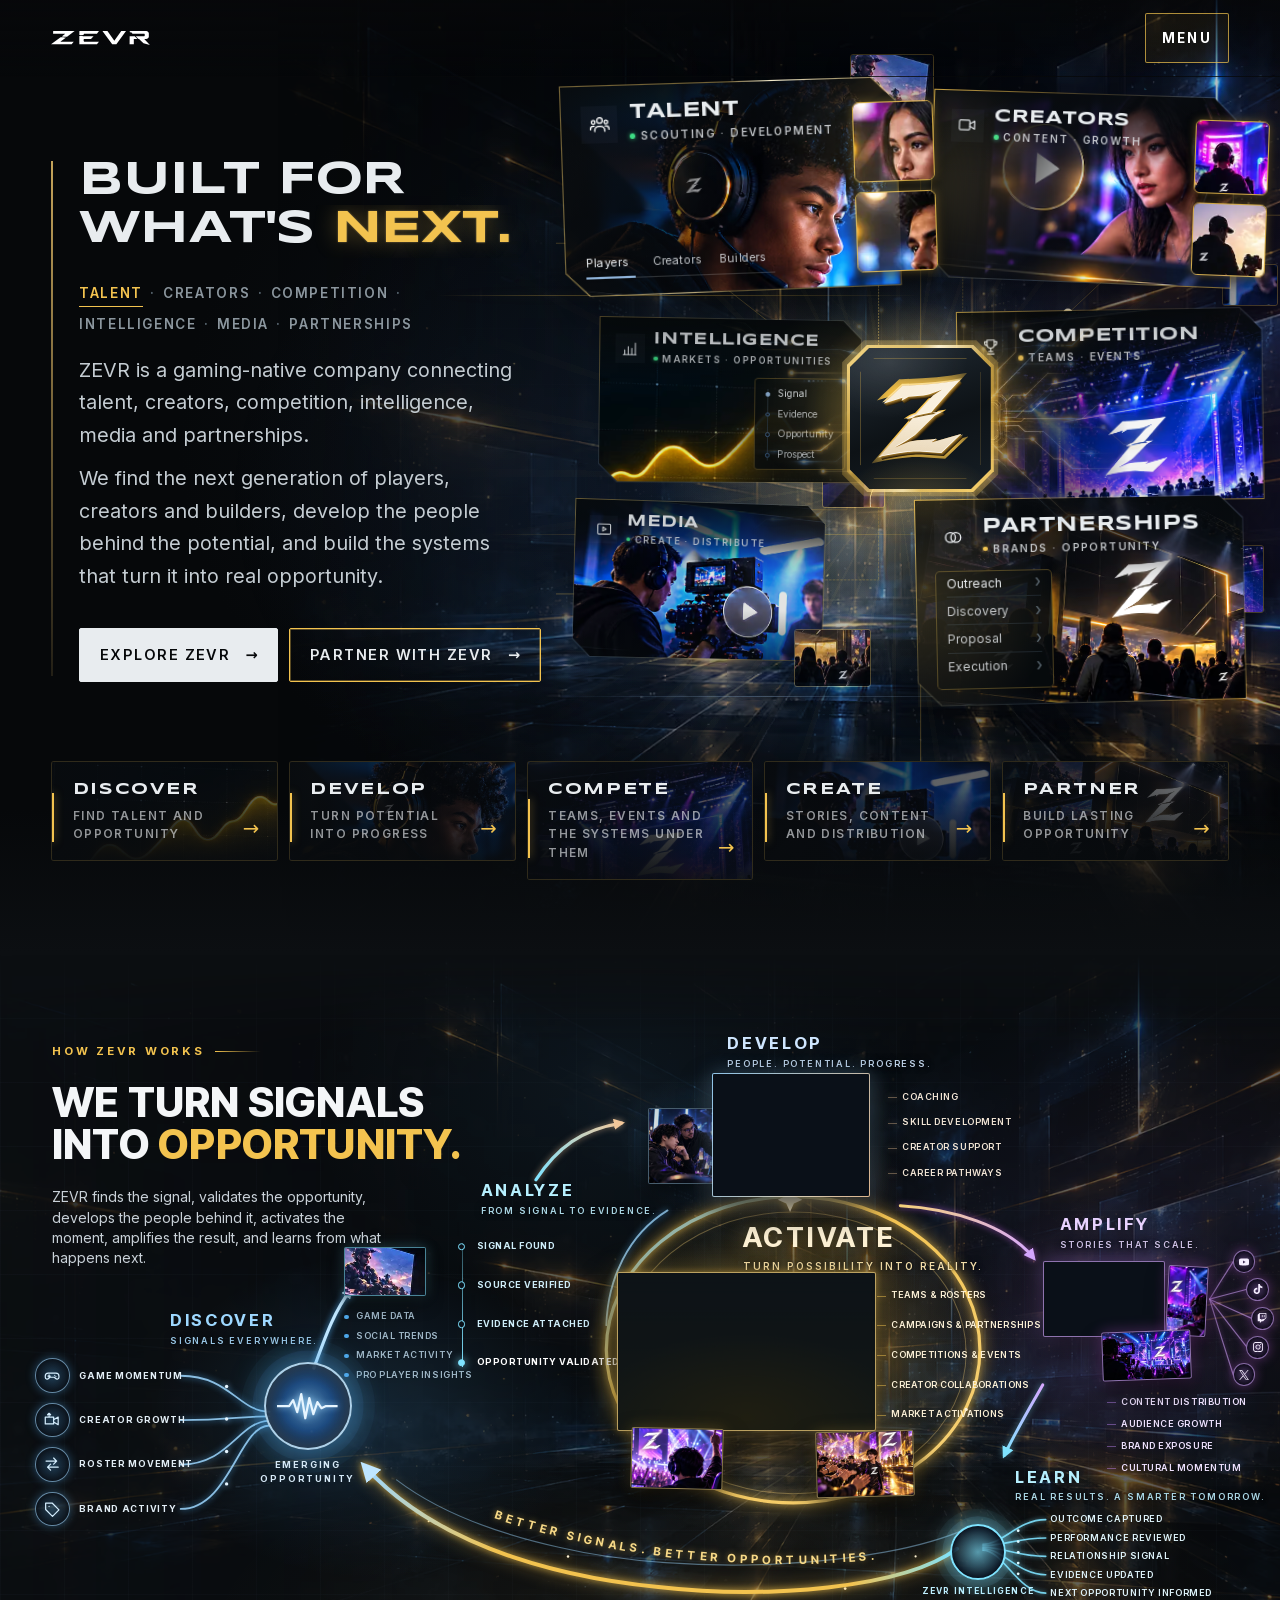
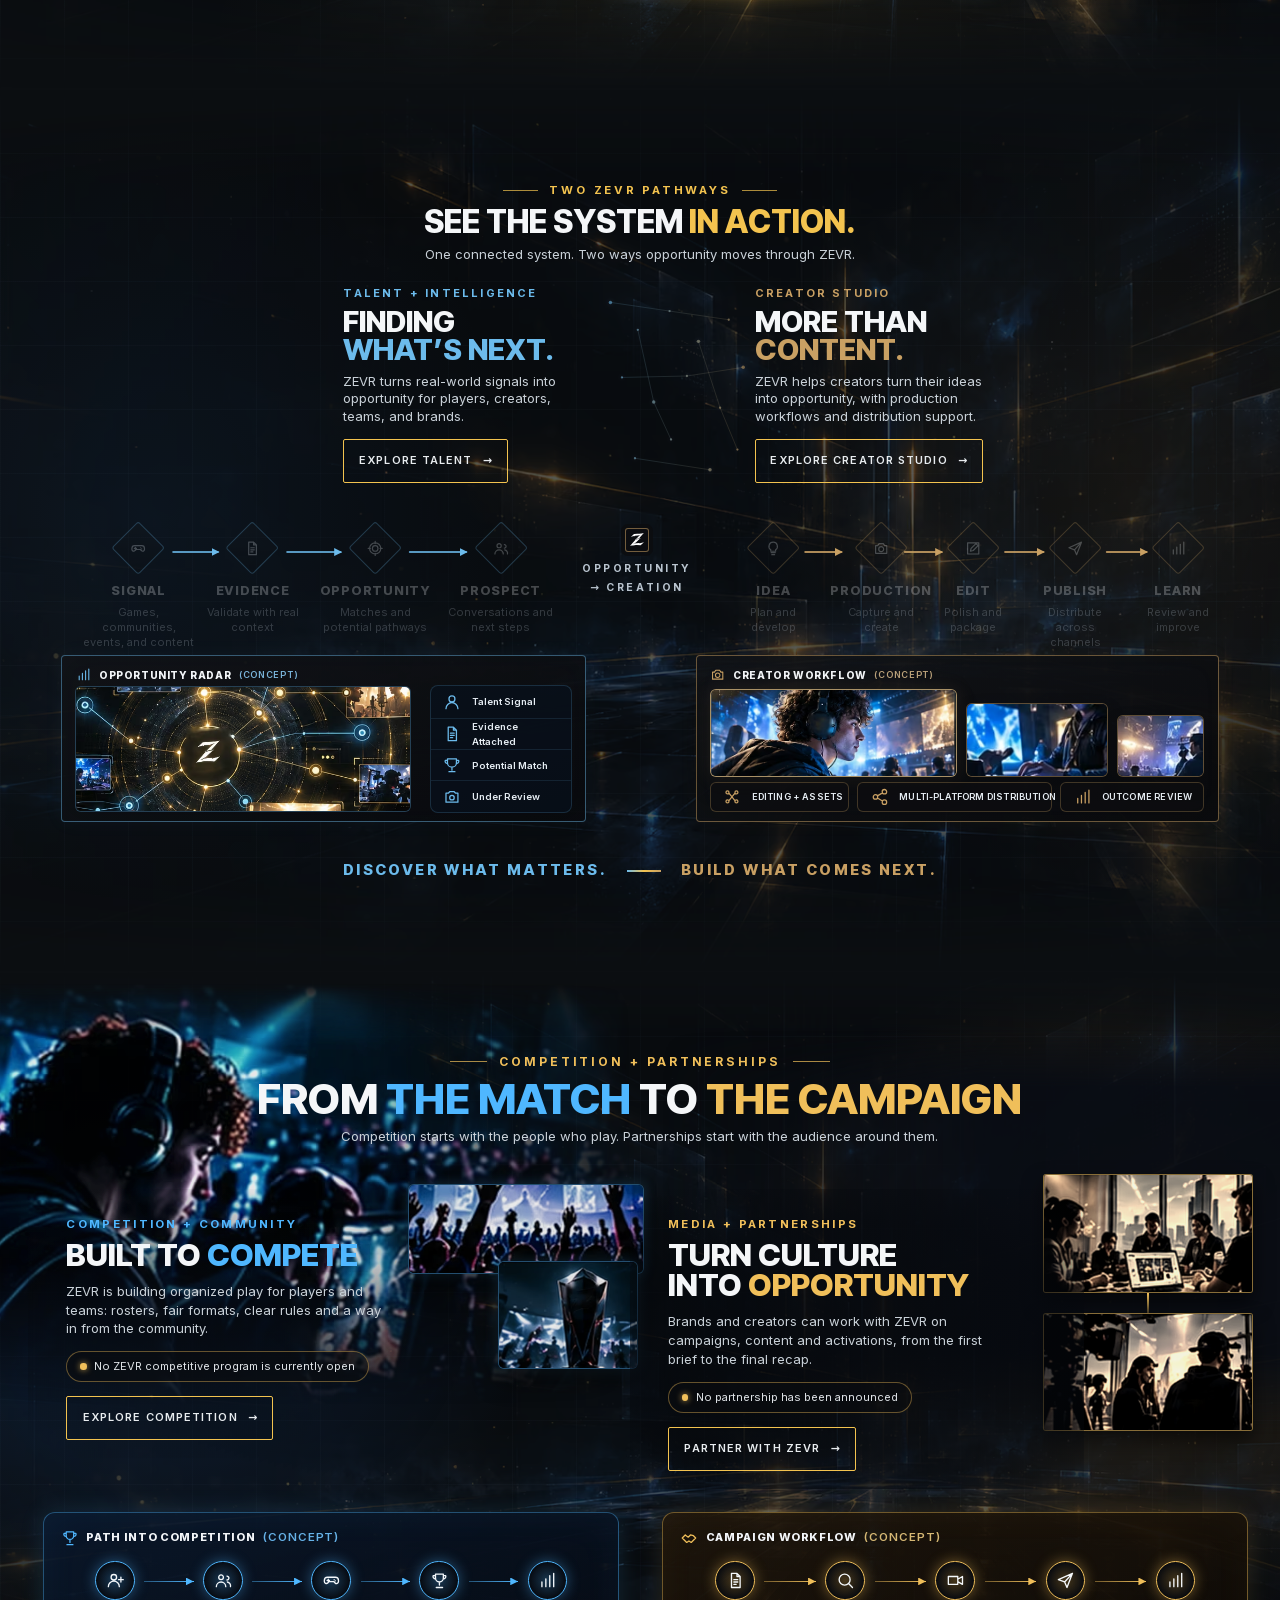
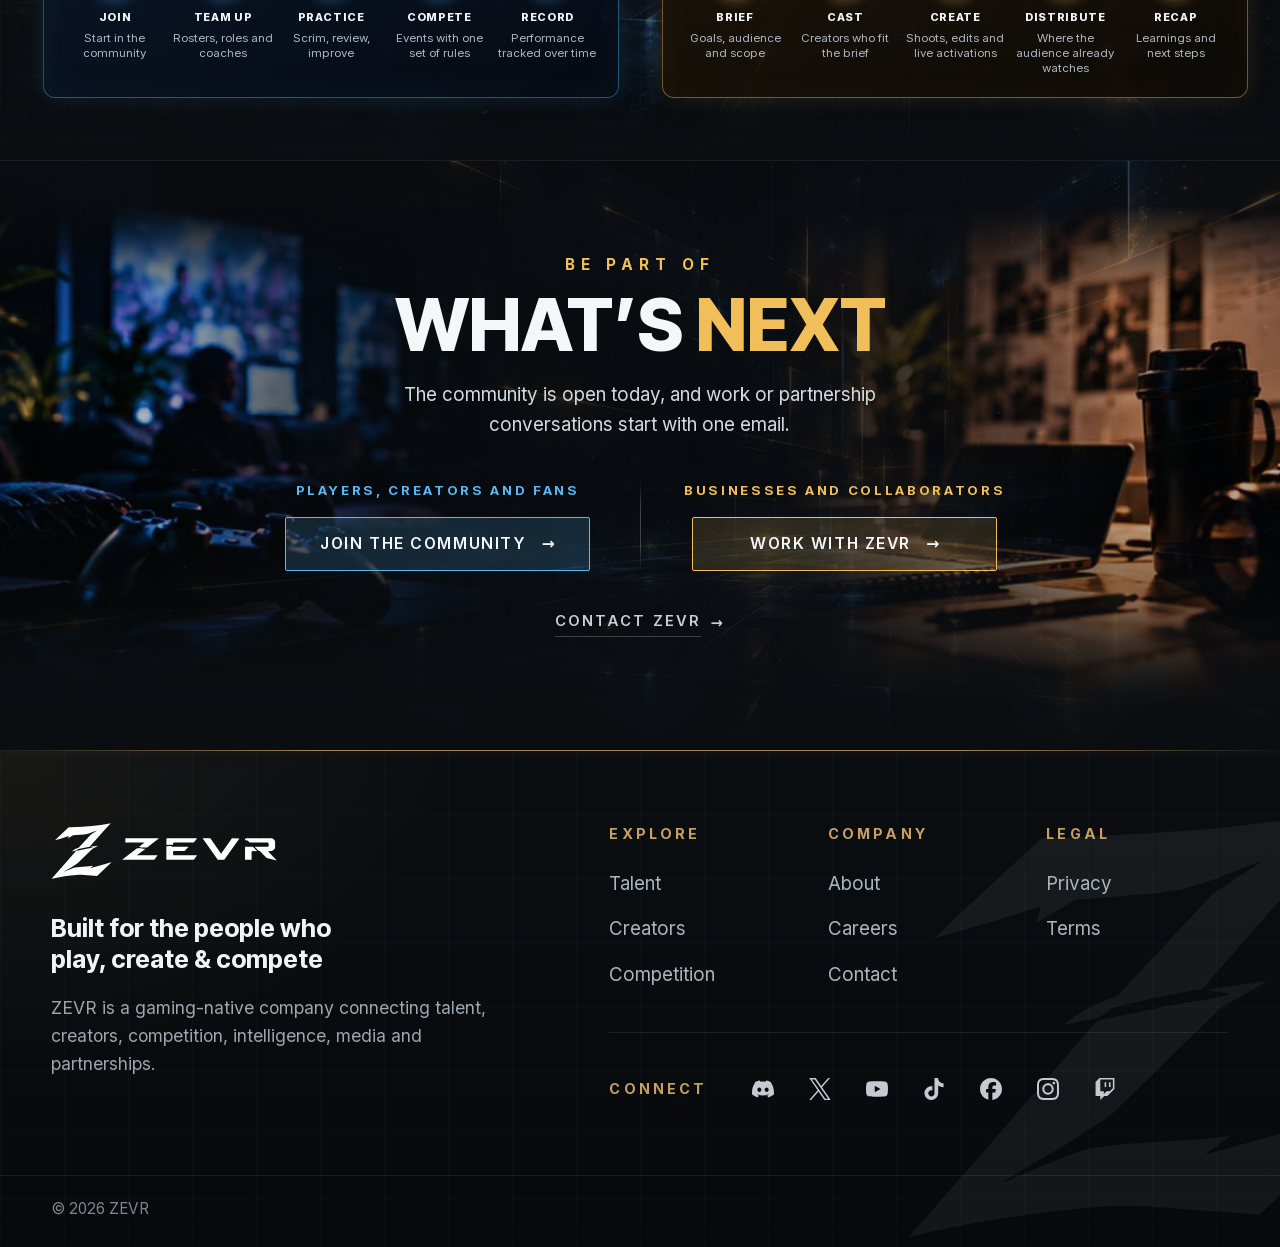
